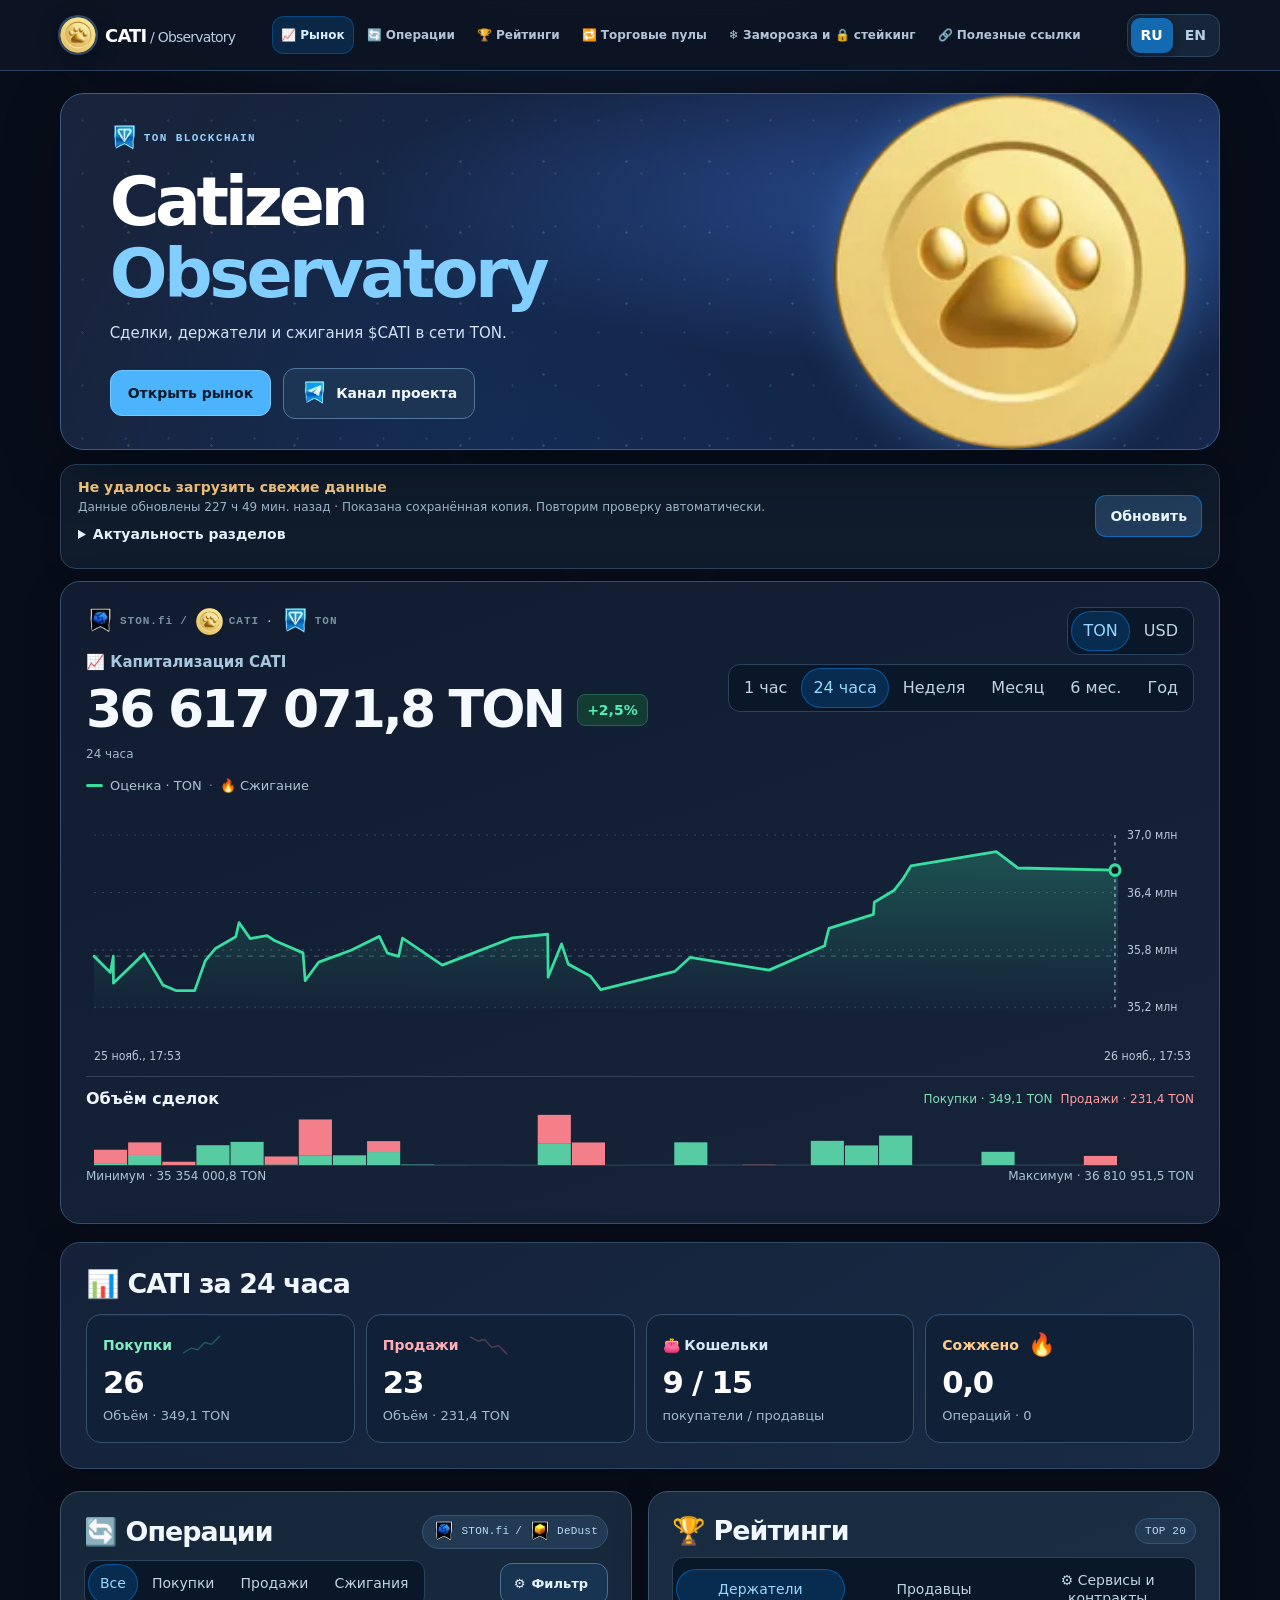
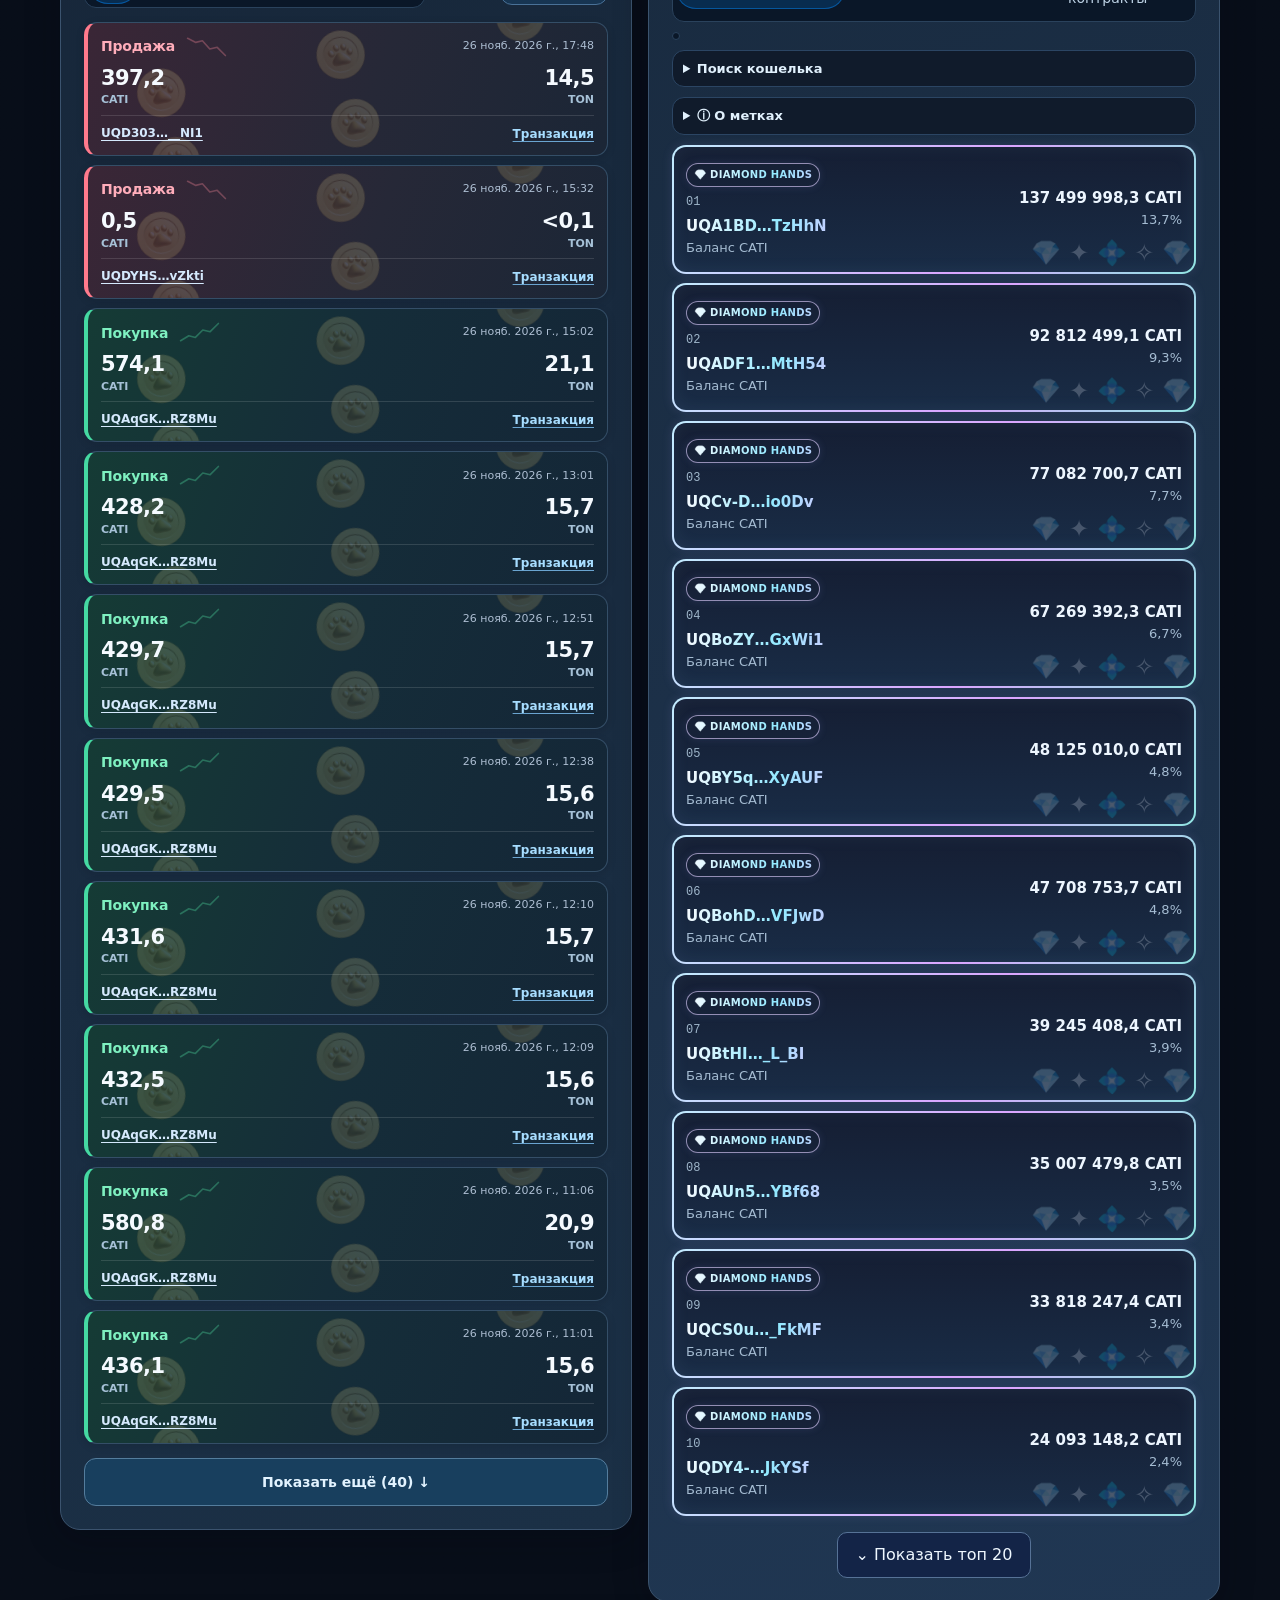
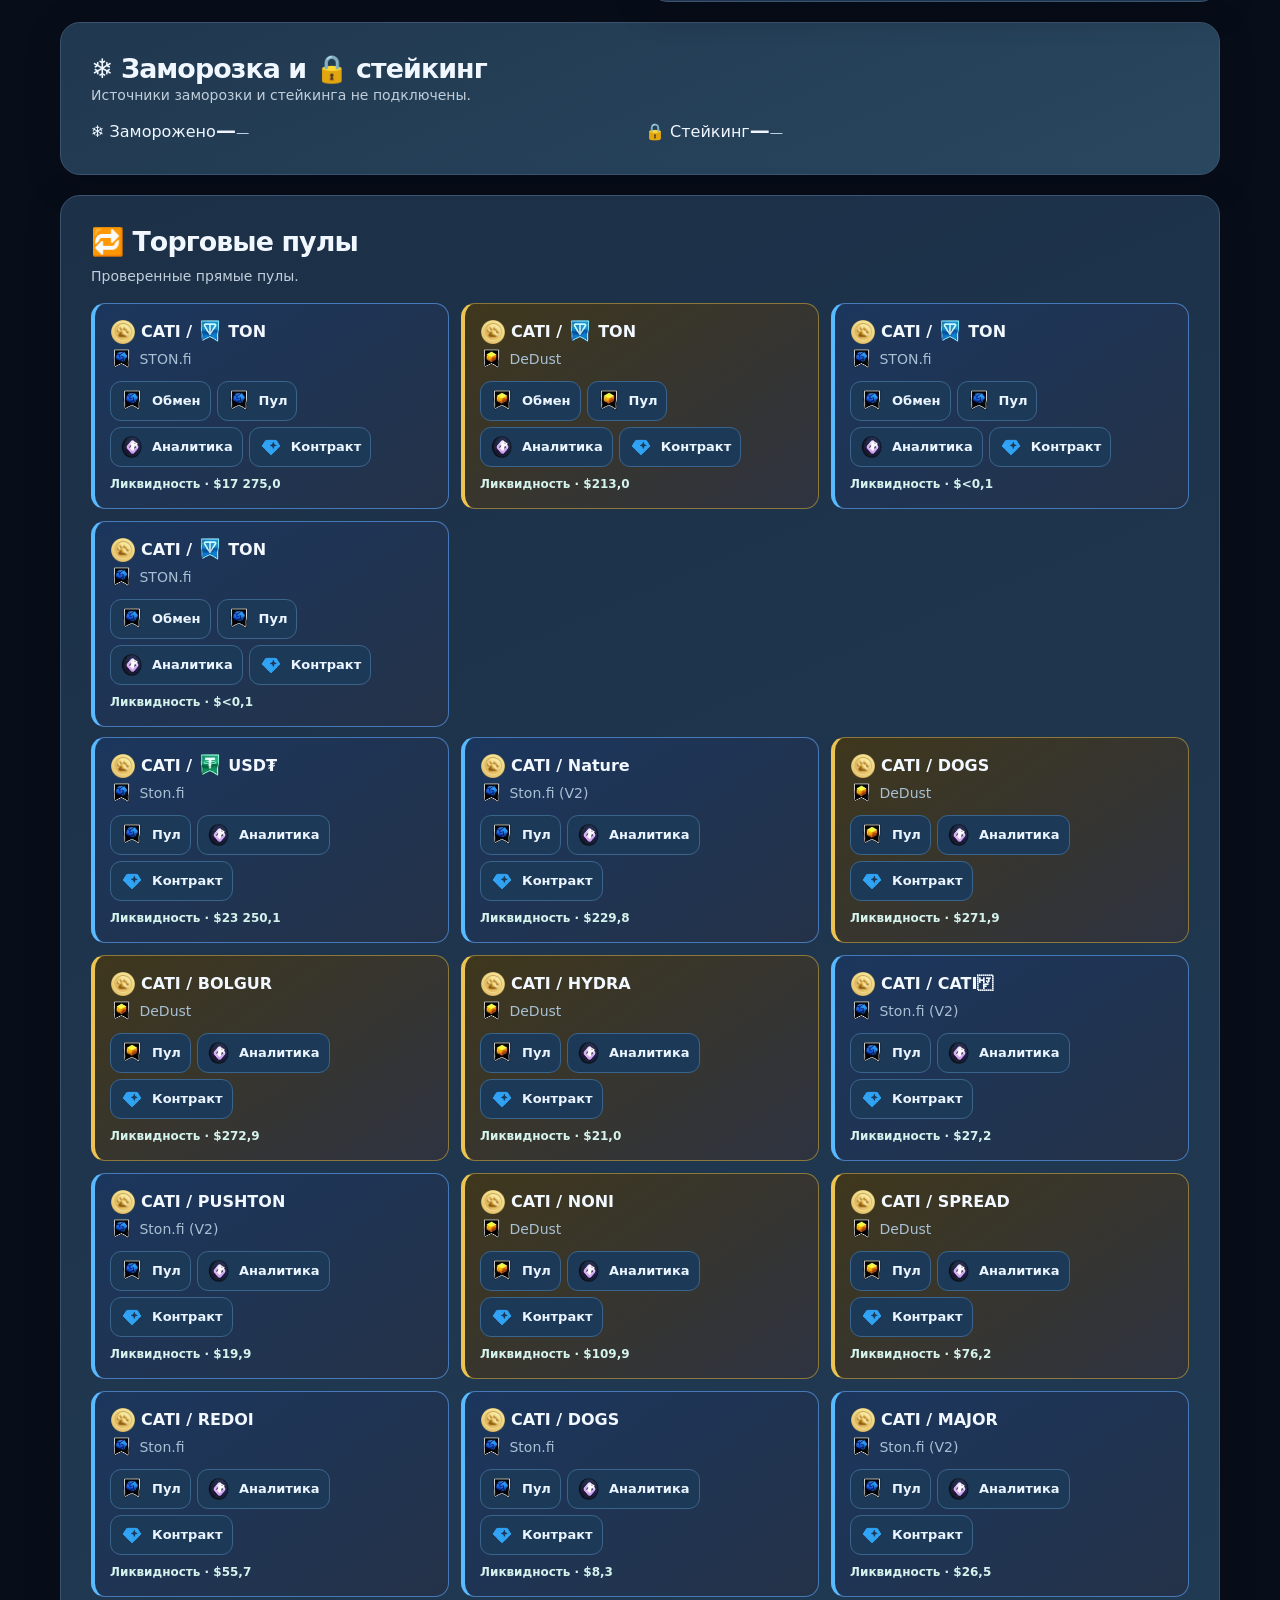
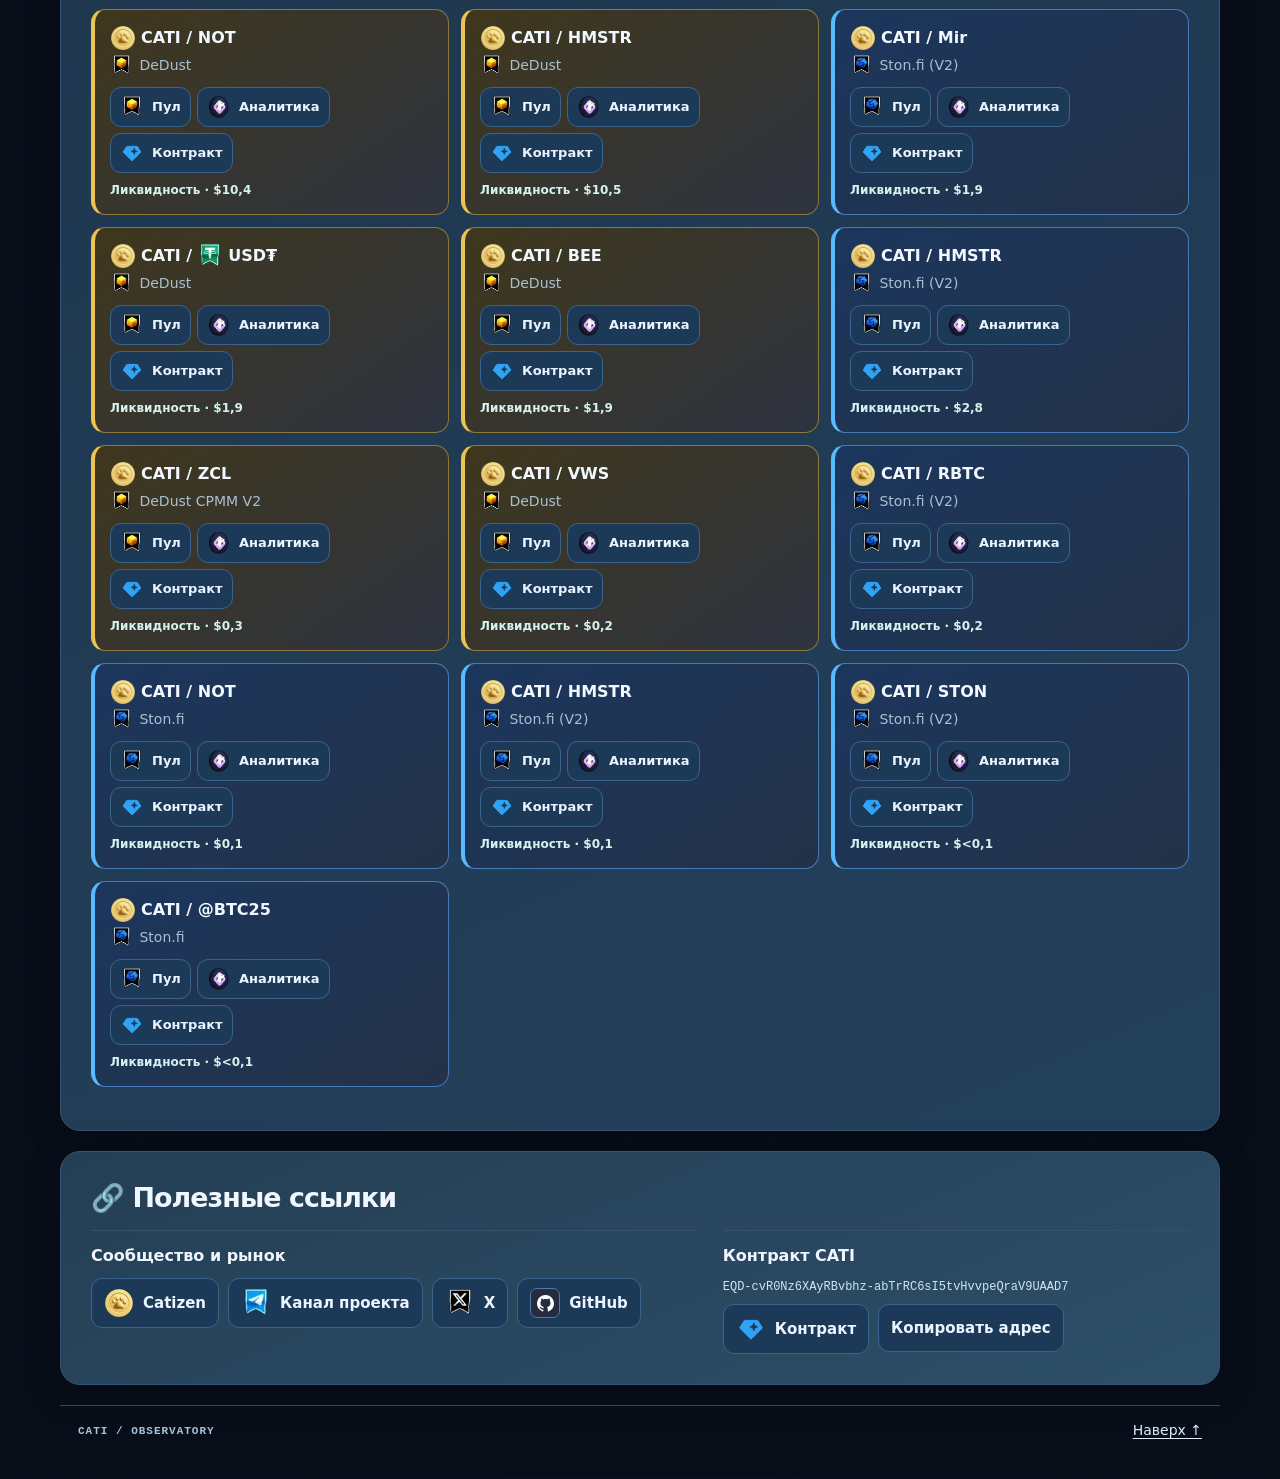
==== index.html @ 8b25c914 "Build Catizen CATI observatory" ====
<!doctype html>
<html lang="ru"><head>
<meta charset="utf-8"><meta name="viewport" content="width=device-width,initial-scale=1">
<meta name="theme-color" content="#070d21"><meta name="description" content="CATI Observatory — сделки STON.fi и DeDust, держатели и подтверждённые сжигания CATI в сети TON.">
<title>Catizen Observatory</title><style>:root{color-scheme:light;--ink:#101721;--muted:#536372;--paper:#f8fafc;--line:#cbd5df;--blue:#30a1f5;--link:#075d9b;--night:#090b0e;--graphite:#10151c;--green:#1e6b51;--red:#df0000;--orange:#975019;font:16px/1.5 system-ui,-apple-system,BlinkMacSystemFont,"Segoe UI",sans-serif;color:var(--ink);background:var(--night)}
*{box-sizing:border-box}
[hidden]{display:none!important}
html{scroll-behavior:smooth;scroll-padding-top:82px}
body{margin:0;background:var(--night)}
.wrap{width:min(1220px,calc(100% - 64px));margin-inline:auto}
h1,h2,h3,p{margin:0}
a{color:var(--link);text-underline-offset:3px}
a:hover{text-decoration:underline}
button{font:inherit;color:inherit;cursor:pointer}
a:focus-visible,button:focus-visible,summary:focus-visible,#plot svg:focus-visible{outline:3px solid #5692db;outline-offset:2px}
header{position:sticky;top:0;z-index:5;background:#090b0ef5;border-bottom:1px solid #283541;color:#f5f8fc}
.nav,.brand,nav,.langs,.tabs,.smallTabs,.introLinks,.eyebrow,.sectionHeading,.chartCaption,footer,.graphTop{display:flex;align-items:center}
.nav{min-height:65px;gap:20px;justify-content:space-between}
.brand{gap:9px;color:#fff;text-decoration:none}
.brand svg{width:36px;height:36px}
.brand strong{font-size:19px;letter-spacing:-.055em}
.brand span{font-weight:500;color:#c3cbd5}
.brand:hover{text-decoration:none}
nav{gap:5px}
nav a,.langs button{font-size:14px;font-weight:650}
nav a{color:#b4c0ce;padding:9px 11px;text-decoration:none;border-radius:8px}
nav a.on,nav a:hover{color:white;background:#203347;text-decoration:none}
.langs,.tabs,.smallTabs{background:#e5edf4;border-radius:10px;padding:3px;gap:2px;width:fit-content;max-width:100%;flex-wrap:wrap}
.langs button,.tabs button,.smallTabs button{border:none;padding:7px 10px;background:transparent;color:#364c61;border-radius:7px;line-height:1.35}
.langs .on,.tabs .on,.smallTabs .on{background:#114c79;color:white}
.hero{margin:20px 0 16px;position:relative;isolation:isolate;overflow:hidden;display:flex;align-items:center;min-height:192px;border-radius:20px;border:1px solid #293746;background:radial-gradient(ellipse at 88% 70%,#153650 0%,transparent 53%),#0b0d10;color:#fff}
.herotext{position:relative;z-index:1;padding:27px clamp(20px,3vw,44px);max-width:66%}
.eyebrow,.tag,footer>span{font-family:ui-monospace,Consolas,monospace;font-size:11px;font-weight:650;letter-spacing:.09em}
.eyebrow{gap:8px}
.eyebrow i{width:7px;height:7px;background:#468ec6;border-radius:50%}
.hero .eyebrow{color:#b9c9d9}
.hero .eyebrow i{background:var(--blue)}
h1{font-size:clamp(38px,4.6vw,68px);letter-spacing:-.07em;line-height:1.05;margin:7px 0 8px}
h1 em{font-family:Georgia,"Times New Roman",serif;font-weight:normal;letter-spacing:-.055em;color:#a1d6ff}
.hero p{color:#c9d5e1;font-size:15px}
.heroArt{position:absolute;inset:0 0 0 auto;width:41%;display:grid;align-items:center;pointer-events:none}
.heroArt svg{width:100%;height:100%;max-height:250px}
.introLinks{margin-top:17px;gap:10px}
.introLinks a,.more{border:1px solid #9daebf;border-radius:8px;padding:7px 12px;text-decoration:none;font-weight:650;font-size:14px}
.introLinks a{color:#f0f6ff;border-color:#536779}
.introLinks a:first-child{color:#081624;background:var(--blue);border-color:var(--blue)}
.introLinks a:hover,.more:hover{box-shadow:inset 0 0 0 1px currentColor}
.panel{background:var(--paper);border:1px solid var(--line);border-radius:17px;padding:clamp(16px,2vw,25px);min-width:0}
.graphTop,.sectionHeading,footer{justify-content:space-between;gap:12px}
.graphTop{align-items:flex-start}
.graph .eyebrow{color:#b6c8d9}
.graph .eyebrow span{color:#7891a7}
.graph h2{font-weight:550;color:var(--muted);font-size:16px;margin-top:12px}
.price{font-size:clamp(27px,3.2vw,44px);line-height:1.12;letter-spacing:-.05em;font-variant-numeric:tabular-nums;font-weight:730}
.chartCaption{font-size:13px;color:var(--muted);gap:7px;margin-top:13px}
.lineKey{width:17px;height:3px;border-radius:3px;background:var(--blue)}
.sep{color:#6f8196}
#plot{margin:6px 0;min-height:183px}
#plot svg{width:100%;height:183px;display:block;touch-action:pan-y}
#plot text{font:11px system-ui,sans-serif;fill:#b6c6d6}
.marker{cursor:pointer}
.marker:focus{outline:2px solid var(--orange)}
#readout{font-size:14px;font-variant-numeric:tabular-nums;min-height:24px;color:var(--ink)}
.note,.description,.resources p{font-size:14px;color:var(--muted);overflow-wrap:anywhere}
.note{font-size:12px}
.description{margin:8px 0}
.summary{margin:18px 0 22px}
.summary h2,.panel h2:not(.graph h2){font-size:clamp(20px,2.1vw,27px);letter-spacing:-.045em;line-height:1.2}
.summary .sectionHeading{margin-bottom:9px}
.tag{color:#3e5061;background:#e2ebf4;border-radius:20px;padding:4px 9px;white-space:nowrap;font-weight:500;letter-spacing:.02em}
#stats{display:grid;grid-template-columns:repeat(4,minmax(0,1fr));gap:10px}
.stat{background:var(--paper);border:1px solid var(--line);border-radius:13px;padding:13px 15px;min-width:0}
.stat b,.stat small,.stat span{display:block}
.stat b{font-size:clamp(20px,2.1vw,31px);line-height:1.3;font-variant-numeric:tabular-nums;overflow-wrap:anywhere;letter-spacing:-.04em}
.stat small{font-size:13px;color:var(--muted)}
.stat span{font-size:14px;font-weight:670}
.buy{color:var(--green)}
.sell{color:var(--red)}
.burn{color:var(--orange)}
.columns{display:grid;grid-template-columns:1fr 1fr;gap:16px;align-items:start}
.columns .tabs{margin:10px 0}
.columns .tabs button,.smallTabs button{font-size:14px}
.smallTabs:not(:empty){margin-bottom:8px}
#feedNote,#rankNote{margin-bottom:8px}
.row{display:grid;grid-template-columns:minmax(0,1fr) auto;gap:10px;border-top:1px solid #dce3eb;padding:10px 0;align-items:center}
.row>div{min-width:0}
.row>div:last-child{text-align:right}
.row b,.row small{display:block;font-variant-numeric:tabular-nums}
.row small{color:var(--muted);font-size:13px}
.row a{overflow-wrap:anywhere}
.row b{font-size:15px;line-height:1.45}
.row .badge{display:inline-block;padding:1px 6px;font-size:12px;border-radius:5px;margin-right:6px}
.badge.buy{background:#e0f3e8}
.badge.sell{background:var(--red);color:white}
.badge.burn{background:#ffead4}
.position{color:var(--muted);font:12px ui-monospace,monospace;margin-right:8px}
.empty{padding:16px 0;color:var(--muted)}
.more{background:#eaf1f7;color:#144b72}
.more[hidden]{display:none}
#more{margin-top:8px;width:100%}
.resources{margin:20px 0}
.resourcesGrid{display:grid;grid-template-columns:1.15fr 1.2fr 1fr;gap:24px;margin-top:16px}
.resources h3{font-size:16px;margin-bottom:6px}
.resourceList{display:flex;gap:8px 13px;flex-wrap:wrap}
.resourceList,.contract{margin-top:8px;font-size:14px}
.contract{display:block;overflow-wrap:anywhere;font-family:ui-monospace,monospace;margin-bottom:10px}
.resourcesGrid article{min-width:0}
summary{cursor:pointer;font-weight:600}
footer{padding:16px 0 25px}
footer a{font-size:14px}
@media(max-width:800px){.wrap{width:calc(100% - 28px)}
.nav{display:grid;grid-template-columns:1fr auto;gap:0;padding-top:6px}
.langs{grid-column:2;grid-row:1}
.brand{grid-column:1;grid-row:1}
nav{grid-column:1/-1;justify-content:space-between;gap:0}
nav a{padding:7px 5px;font-size:13px}
html{scroll-padding-top:98px}
.columns{grid-template-columns:1fr}
.heroArt{width:35%;opacity:.82}
.herotext{max-width:73%;padding:19px}
.hero{min-height:180px}
.graphTop{flex-wrap:wrap}
.resourcesGrid{grid-template-columns:1fr 1fr}

#stats{grid-template-columns:repeat(2,minmax(0,1fr))}}
@media(max-width:500px){.wrap{width:calc(100% - 20px)}
.hero{margin-top:10px}
.herotext{max-width:100%;padding:16px}
.heroArt{width:35%;inset:auto 0 0 auto;height:78px}
.hero p{max-width:96%;font-size:14px}
.introLinks{max-width:76%;gap:6px;flex-wrap:wrap}
.introLinks a{font-size:13px;padding:6px 8px}
.graphTop{gap:10px}
.tabs button{padding:6px 8px}
.stat{padding:10px}
.stat small{font-size:12px}
.row{gap:3px}
.row b{font-size:14px}
.row small{font-size:12px}
.resourcesGrid{grid-template-columns:1fr;gap:15px}
.resourcesGrid article+article{border-top:1px solid var(--line);padding-top:12px}}
@media(prefers-reduced-motion:reduce){html{scroll-behavior:auto}}

.walletLegend{font-size:13px;color:var(--muted);margin:4px 0}
.walletIdentity{display:inline-flex;align-items:baseline;flex-wrap:wrap;gap:2px 6px;max-width:100%;vertical-align:baseline}
.row .walletAddress{font-weight:700;text-decoration:underline;text-decoration-thickness:1px;text-underline-offset:3px}
.row .walletAddress.buy,.walletRole.buy{color:#126042}
.row .walletAddress.sell,.walletRole.sell{color:#df0000}
.row .walletAddress.burn,.walletRole.burn{color:#874305}
.row .walletAddress.neutral{color:#51615c}
.walletRole{font-size:11px;font-weight:600}
:is(.row,.walletResult) .domainBadge{font:600 11px/1.4 system-ui,sans-serif;letter-spacing:0;padding:2px 6px;border-radius:5px;overflow-wrap:anywhere;max-width:100%;display:inline-block}
.domainBadge.digits{color:#482e00;background:linear-gradient(110deg,#ffcc00 12%,#ffe173 34%,#fff9c0 46%,#ffd700 57%,#efb000 84%);background-size:220% 100%;border:1px solid #a37b00;animation:projectGold 4s ease-in-out infinite alternate}
details.domainDetails{display:inline-block;border:0;padding:0;font-size:12px;font-weight:500;width:100%}
details.domainDetails summary{color:var(--muted);font-size:11px}
#rank .position{vertical-align:top}
.onlyBadges{display:flex;align-items:center;gap:7px;font-size:13px;font-weight:600;margin:4px 0 7px;cursor:pointer}
.onlyBadges input{width:16px;height:16px;accent-color:var(--link)}


@keyframes projectGold{from{background-position:0% 50%}
to{background-position:100% 50%}}
@media(prefers-reduced-motion:reduce){.domainBadge.digits{animation:none}}
footer>span{color:#f5f8ff}
footer a{color:#dcebf8}
.price{overflow-wrap:break-word}

/* Make the chart and header dark; financial rows retain their semantic colours. */
.langs,.graph .tabs{background:#202a35}
.langs button,.graph .tabs button{color:#c3cfdb}
.langs .on,.graph .tabs .on{background:var(--blue);color:#071421}
.graph{--ink:#f5f8fc;--muted:#b2c0cd;color:var(--ink);background:var(--graphite);border-color:#283747}
.graph #readout a{color:#86caff}
.graph #plot svg{height:205px}
.brand:hover,.introLinks a:hover{color:#fff}
.introLinks a:first-child:hover{color:#081624}

.wrap{width:min(1180px,calc(100% - 88px))}
.hero{background:linear-gradient(165deg,#080a0d 22%,#10151c 100%)}
.graph,.summary{background:linear-gradient(180deg,#10151c,#152332);border:1px solid #374b5b}
.summary{background:linear-gradient(180deg,#152332,#172b3c);padding:clamp(16px,2vw,25px);border-radius:17px;color:#f4f8ff}
.summary .sectionHeading{margin-bottom:14px}
.stat{background:linear-gradient(145deg,#131d28,#1e3041);border:1px solid #3d5363}
.stat small{color:#b9c8d5}
.stat span.buy,.stat span.sell,.stat span.burn{display:inline-block;border-radius:5px;background:linear-gradient(120deg,#d8e5eb,#c1d4df);padding:1px 6px}
.columns .panel,.resources{--ink:#f3f7fc;--muted:#c1cedb;--link:#a6daff;--line:#435a6a;color:var(--ink);border-color:#3b5264}
.columns .panel{background:linear-gradient(180deg,#172b3c,#1a3b51)}
.columns .tabs,.columns .smallTabs{background:#0e1c29}
.columns .tabs button,.columns .smallTabs button{color:#cbd9e7}
.columns .tabs .on,.columns .smallTabs .on{background:#265a7d;color:#fff}
.row{border-color:#435666}
.position{color:#c1cedb}
.tag{background:#233f54;color:#d1e6f6}
.row .walletIdentity{background:linear-gradient(125deg,#d8e5eb,#c1d4df);border-radius:7px;padding:3px 6px}
.domainDetails summary{color:#354d62!important}
.domainDetails span{color:#223847}
#more,.resourceList>a,.resourceList>button{color:#f3f8ff;background:#15496b;border:1px solid #6289a3}
.resources{background:linear-gradient(180deg,#1a3b51,#20475e);padding:clamp(18px,2.5vw,30px)}
.resourcesGrid{grid-template-columns:1.3fr 1fr;gap:clamp(14px,2vw,26px)}
.resourcesGrid article{border-top:1px solid #7190a3;padding-top:13px}
.resources h3{margin-bottom:10px}
.resourceList{display:grid;grid-template-columns:1fr;gap:7px}
.resourceList>a,.resourceList>button{display:flex;align-items:center;justify-content:space-between;gap:6px;min-height:42px;padding:8px 12px;border-radius:7px;text-align:left;font:650 14px/1.35 system-ui,sans-serif;text-decoration:none;cursor:pointer}
.resourceList>a:hover,.resourceList>button:hover,#more:hover{background:#1b5c82;border-color:#aedfff}
.resources .contract{color:#d1e4f2;margin:6px 0;word-break:break-all}
footer{background:#090c10;border-top:1px solid #405362;padding:14px 18px;margin-bottom:14px;border-radius:8px}
@media(min-width:1000px){.resourcesGrid article:first-child .resourceList{grid-template-columns:repeat(2,minmax(0,1fr))}}
@media(max-width:800px){.wrap{width:calc(100% - 34px)}.resourcesGrid{grid-template-columns:1fr 1fr}}
@media(max-width:500px){.wrap{width:calc(100% - 22px)}.resourcesGrid{grid-template-columns:1fr}.resourcesGrid article+article{border-color:#7190a3}}

/* Draw external-link arrows without relying on a font glyph. */
.resourceList>a::after,.introLinks a[href^="https:"]::after,.row a:not(.walletAddress)::after{content:"";display:inline-block;width:8px;height:8px;flex-shrink:0;margin-left:6px;border-top:1.5px solid currentColor;border-right:1.5px solid currentColor;background:linear-gradient(135deg,transparent 43%,currentColor 46%,currentColor 54%,transparent 57%);vertical-align:1px}

.syncBar{display:flex;align-items:center;justify-content:space-between;gap:14px;margin:0 0 12px;padding:12px 18px;background:#101b27;border:1px solid #374b5b;border-radius:12px;color:#e5f1fb}
.syncBar>div{min-width:0}.syncBar p{font-size:14px;font-weight:650}.syncBar small{display:block;color:#b9c8d5;font-size:12px;overflow-wrap:anywhere}.syncBar .syncWarning{color:#ffcf80}
#refreshData{flex-shrink:0;min-height:42px;padding:8px 14px;border:1px solid #6289a3;border-radius:7px;background:#15496b;color:#f3f8ff;font-weight:650;font-size:14px}#refreshData:hover{background:#1b5c82}#refreshData:disabled{opacity:.65;cursor:wait}
@media(max-width:400px){.syncBar{align-items:flex-start;flex-wrap:wrap;padding:12px 14px}.syncBar>div{flex:1 1 175px}}

/* Market cap: native-currency valuation, with an explicit estimation note. */
.graph .price{font-size:clamp(32px,4.2vw,52px);letter-spacing:-.055em;line-height:1.15}
.graph h2{font-size:15px;margin-top:12px;margin-bottom:7px}
.capHeadline{display:flex;align-items:center;gap:14px;flex-wrap:wrap}
.capChange{font:700 14px/1.3 system-ui,sans-serif;padding:6px 9px;border-radius:8px;font-variant-numeric:tabular-nums;white-space:nowrap}
.capChange:empty{display:none}.capPositive{color:#54edb6;background:#133c32;border:1px solid #24634e}.capNegative{color:#ff2020;background:#321419;border:1px solid #7a242a}
#capPeriod{margin-top:5px;color:#a4b9cb}.graph #plot{min-height:250px;margin:18px 0 8px}.graph #plot svg{height:250px}
.graph #plot text{font:11px system-ui,sans-serif;fill:#b8c9d6}
.capRange{display:flex;justify-content:space-between;gap:8px;flex-wrap:wrap;color:#adc3d3;font-size:12px;font-variant-numeric:tabular-nums;margin:0 0 13px}
.graph #readout{background:#0b1723;border:1px solid #2b4354;padding:10px 12px;border-radius:9px;min-height:43px;font-size:13px;margin-bottom:9px}
.capMethod{font-size:11px;line-height:1.5;color:#9db3c4;border-top:1px solid #2b4354;padding-top:10px;margin-top:10px;max-width:850px}
.graph .chartCaption .lineKey{background:var(--chart-colour,#38dda0)}
@media(max-width:500px){.graph .price{font-size:34px}.capHeadline{gap:8px}.graph .graphTop{gap:15px}.graph .tabs{width:100%;justify-content:space-between}.graph .tabs button{padding:8px 6px;font-size:12px}.graph #plot svg{height:240px}.graph #plot{min-height:240px}.graph #readout{font-size:12px}.capMethod{font-size:11px}}
@media(max-width:360px){.graph .tabs{display:grid;grid-template-columns:repeat(3,minmax(0,1fr));gap:3px}.graph .tabs button{width:100%}}

:root{--blue:#75ccff;--project-art:url("[data-uri]");--night:#070d21}
body{background:radial-gradient(ellipse at 78% 0%,#24347b 0%,#111c49 28%,transparent 55%),#070d21}
header{background:#0a1129f5;border-color:#324576}
.brandMark{width:36px;height:36px;border-radius:50%;background:var(--project-art) center/cover}
.hero{min-height:268px;border-color:#435b9c;background:radial-gradient(ellipse at 78% 50%,#2b4696 0%,#182860 34%,transparent 68%),linear-gradient(112deg,#0d1639,#111c49)}
.hero::before{content:"";position:absolute;inset:0;background-image:radial-gradient(circle,#7eaeff 1px,transparent 1.5px),radial-gradient(circle,#eff7ff 1px,transparent 1.5px);background-size:43px 53px,83px 71px;background-position:0 0,26px 32px;opacity:.24;pointer-events:none}
.heroArt{width:40%;height:100%;background:var(--project-art) center / auto 88% no-repeat;filter:drop-shadow(0 0 20px #60b5ff60);border-radius:50%}
.hero h1 em{color:#89ceff}
.graph{background:linear-gradient(180deg,#101936,#151f43);border-color:#394b80}
.summary{background:linear-gradient(180deg,#182649,#202d55);border-color:#435480}
.columns .panel{background:linear-gradient(180deg,#192847,#1e3659)}
.resources{background:linear-gradient(180deg,#192b4b,#1b345a)}
.graphControls{display:grid;gap:10px;justify-items:end;min-width:0}
.row.trade-buy{border-left:3px solid #4cce9f;padding-left:8px;background:#14564832}
.row.trade-sell{border-left:3px solid #fb6b76;padding-left:8px;background:#7c223532}
.row.trade-burn{border-left:3px solid #e7ae57;padding-left:8px}
@media(max-width:800px){.graphControls{justify-items:start}}
@media(max-width:590px){
 .hero{min-height:210px}.heroArt{width:32%;height:auto;inset:12px 12px auto auto;aspect-ratio:1;opacity:1;background-size:contain}
 .herotext{max-width:76%}.hero h1{font-size:clamp(32px,7.5vw,47px)}.hero h1 em{display:block}
 .hero p{max-width:100%}.introLinks{max-width:100%}.graphControls{width:100%}.graph #currency{display:flex;width:auto}
}

#activity,#wallets,#pools{background:#141b27;border-color:#303a4a}
#activity .row,#wallets .row{background:transparent;border-color:#303a4a;border-left:0;padding-left:0}
#activity .row .walletIdentity,#wallets .row .walletIdentity{background:none;padding:0;column-gap:6px;row-gap:4px}
.columns .walletIdentity .walletAddress{background:none;padding:0}
.columns .row .walletAddress{color:#d6e2f0}
.columns .walletRole.buy,.columns .badge.buy{color:#85e6bc;background:none}
.columns .walletRole.sell,.columns .badge.sell{color:#ff9a9f;background:none}
.columns .walletRole.burn,.columns .badge.burn{color:#f1bd7d;background:none}
.columns .domainDetails summary,.columns .domainDetails span{color:#becbd9!important}
.columns :is(.row,.walletResult) .projectBadges{display:flex;flex-wrap:wrap;gap:5px;width:100%;align-items:center}
.columns :is(.row,.walletResult) .projectBadge{--badge-edge:#53627b;display:inline-flex;align-items:center;gap:4px;padding:2px 6px;border:1px solid var(--badge-edge);border-radius:6px;background:#202939;text-decoration:none;color:#eaf1fb;font:650 11px/1.35 system-ui,sans-serif;min-height:26px;max-width:100%}
.columns :is(.row,.walletResult) .projectBadge:hover{text-decoration:underline}
.columns :is(.row,.walletResult) .projectBadge::after{display:none}
.projectBadge img{display:block;width:18px;height:18px;object-fit:contain;border-radius:3px}
.columns :is(.row,.walletResult) .projectBadge.staking{padding-inline:4px;--badge-edge:#6c93cb}
.columns :is(.row,.walletResult) .projectBadge.vnuk{--badge-edge:#8f606f;color:#ffc8d4}
.columns :is(.row,.walletResult) .projectBadge.author{border-color:transparent;background:linear-gradient(#202939,#202939) padding-box,linear-gradient(105deg,#508eff,#dce5ee,#508eff) border-box;background-size:100% 100%,200% 100%;animation:projectBadgeGlow 5s ease-in-out infinite alternate}
.columns :is(.row,.walletResult) .projectBadge.joystick{--badge-edge:#9164ac}
.columns :is(.row,.walletResult) .projectBadge.phoenix{--badge-edge:#a86a36}
.projectBadge.joystick span,.projectBadge.phoenix span{background:linear-gradient(90deg,var(--badge-color),#ffe182,var(--badge-color));background-size:210% 100%;background-clip:text;color:transparent;animation:projectBadgeGlow 5s ease-in-out infinite alternate}
.projectBadge.joystick{--badge-color:#e3a6ff}
.projectBadge.phoenix{--badge-color:#ff9862}
@keyframes projectBadgeGlow{to{background-position:100% 0}}
@media(prefers-reduced-motion:reduce){.columns :is(.row,.walletResult) .projectBadge.author,.projectBadge.joystick span,.projectBadge.phoenix span{animation:none}}
#pools [lang="en"],html[lang="en"] #pools [lang="ru"]{display:none}
html[lang="en"] #pools [lang="en"]{display:inline}
#pools .poolIntro{margin:8px 0 16px}
#pools .poolGrid{display:grid;grid-template-columns:repeat(3,minmax(0,1fr));gap:10px}
#pools .poolCard{min-width:0;background:#1c2636;border:1px solid #39475b;border-radius:10px;padding:12px}
#pools .poolCard h3{margin:0 0 3px}
#pools .poolCard p{margin:0}
#pools .poolActions{display:flex;flex-wrap:wrap;gap:6px;margin-top:10px}
#pools .poolActions a{display:inline-flex;align-items:center;min-height:38px;padding:5px 9px;color:#edf5ff;background:#22344c;border:1px solid #586d88;border-radius:7px;font-size:13px;font-weight:650;text-decoration:none}
#pools .poolActions a:hover{background:#304963;text-decoration:underline}
#pools .poolRoute,#pools .poolTiny{margin-top:16px;padding-top:13px;border-top:1px solid #39475b}
#pools #discoveredPools{margin-top:10px}
#pools .poolCard .poolLiquidity{margin-top:8px;font-size:12px;overflow-wrap:anywhere}
#pools .poolCard h3{overflow-wrap:anywhere}
#pools .poolRoute h3{margin:0 0 4px}
#pools .poolRoute .poolCard{margin-top:9px;max-width:440px}
#pools .poolTiny .poolGrid{margin-top:10px}
#pools .poolSources{margin-top:13px;font-size:12px}
@media(max-width:800px){#pools .poolGrid{grid-template-columns:repeat(2,minmax(0,1fr))}}
@media(max-width:500px){#pools .poolGrid{grid-template-columns:minmax(0,1fr)}}

.columns :is(.row,.walletResult) .projectBadge.og{border-color:#a887c2;background:#222033}
.columns :is(.row,.walletResult) .projectBadge.fragmentNumber{--badge-edge:#cc7cdb;background:#78348b;color:#fff;font-weight:800;white-space:nowrap}
.projectBadge.og span{background:linear-gradient(90deg,#cbff69,#f3a5ff,#cbff69);background-size:210% 100%;background-clip:text;color:transparent;animation:projectBadgeGlow 4s ease-in-out infinite alternate;font-weight:800}
.columns :is(.row,.walletResult) .projectBadge.burner{border-color:#966237;padding-inline:4px}
.columns :is(.row,.walletResult) .projectBadge.blueNft{border-color:#3881a9;padding-inline:4px}
.operationRow .opMobile,.operationRow .opToggle{display:none}
#feed .operationRow .opDesktop a{display:inline-block}
@media(prefers-reduced-motion:reduce){.projectBadge.og span{animation:none}}
@media(max-width:640px){
 #feed .operationRow{grid-template-columns:minmax(0,1fr) minmax(0,auto) 28px;align-items:start;column-gap:4px;padding:8px 0}
 #feed .operationRow .opDesktop{display:none}
 #feed .operationRow>div:nth-child(2){align-self:start}
 #feed .operationRow .opMobile:not([hidden]){display:block;grid-column:1/-1;text-align:left;padding:2px 0 4px}
 #feed .operationRow .opToggle{display:grid;place-items:center;width:28px;min-height:32px;padding:0;background:none;border:0;color:#b8d3ec;cursor:pointer}
 .opToggle span{width:7px;height:7px;border-right:2px solid;border-bottom:2px solid;transform:rotate(45deg)}
 .opToggle[aria-expanded="true"] span{transform:rotate(225deg)}
}

body{background:linear-gradient(#070b16bb,#070b16cf),url("[data-uri]") center top/cover fixed,#070b16}
.supplyGrid{display:grid;grid-template-columns:repeat(2,minmax(0,1fr));gap:10px;margin-top:12px}
.supplyGrid a{display:grid;gap:4px;padding:12px;border:1px solid #39475b;border-radius:10px;background:#1c2636;text-decoration:none;min-width:0}
.supplyGrid a:hover{border-color:#7db5e6}
.supplyGrid strong{font-size:clamp(1rem,3vw,1.35rem);color:#eef5ff;overflow-wrap:anywhere}
.supplyGrid small{color:#afbfce}
@media(max-width:440px){.supplyGrid{grid-template-columns:1fr}body{background-attachment:scroll;background-size:auto,auto 1100px}}

.volumeBlock{margin-top:12px;border-top:1px solid #344353;padding-top:10px}
.volumeHeading,.volumeKeys,.tradeSize,.walletSearchForm{display:flex;align-items:center;gap:8px;flex-wrap:wrap}
.volumeHeading{justify-content:space-between}
.volumeKeys,.tradeSize{font-size:12px}
.volumeKeys span:first-child,.rankMove.gained{color:#80e0b6}
.volumeKeys span:last-child,.rankMove.lost{color:#ff9da4}
#tradeVolume svg{display:block;width:100%;height:56px}
.tradeSize{margin:8px 0;color:#bdcbd8}
.tradeSize label{display:inline-flex;align-items:center;gap:6px}
.tradeSize input[type=number],.walletSearchForm input{min-width:0;border:1px solid #53637a;border-radius:7px;background:#161f2b;color:#eaf1fb;padding:6px 8px;font:inherit}
.tradeSize input[type=number]{width:6em}
#rank .position,.walletResult .position{display:inline-flex;align-items:baseline;gap:4px}
.rankMove{font-size:10px;white-space:nowrap}
.walletSearch,.badgeLegend{margin:10px 0;border:1px solid #39475b;border-radius:8px;padding:8px 10px}
.walletSearch summary,.badgeLegend summary{cursor:pointer;color:#d6e2f0;font-size:13px;font-weight:650}
.walletSearchForm{margin-top:9px}
.walletSearchForm input{flex:1 1 145px}
.walletSearchForm button{padding:6px 9px;border:1px solid #52637b;border-radius:7px;background:#243249;color:#eaf1fb;cursor:pointer}
.walletResult{margin-top:9px;overflow-wrap:anywhere}
.walletResult h3,.walletResult h4,.walletResult p{margin:6px 0}
.walletResult ul,.badgeLegend dl{padding-left:0;margin:8px 0 0;font-size:12px}
.walletResult li{margin-left:15px;padding-top:3px}
.badgeLegend dl{display:grid;grid-template-columns:auto 1fr;gap:5px 8px}
.badgeLegend dd{margin:0;color:#bdcbd8}
.columns .projectBadge.arni,.columns .projectBadge.napiwas{border-color:#927fa2}
.columns .projectBadge.arni span,.columns .projectBadge.napiwas .badgeLabel{
 background:linear-gradient(90deg,#70e1dd,#c4b4ff,#ffab94,#ffe39a,#70e1dd);
 background-size:225% 100%;background-clip:text;color:transparent;
 animation:projectBadgeGlow 4.3s ease-in-out infinite alternate
}
.projectBadge .beerIcon{position:relative;display:inline-block;flex:0 0 18px;width:18px;height:18px}
.beerIcon::before,.beerIcon::after{content:"";position:absolute}
.beerIcon::before{left:2px;top:2px;width:10px;height:15px;border:1px solid #ffde99;border-radius:3px 3px 4px 4px;background:linear-gradient(#fff4dc 0 28%,#ffce56 29%,#e4932c 83%,#b36121)}
.beerIcon::after{left:12px;top:6px;width:5px;height:8px;border:2px solid #ffde99;border-left:0;border-radius:0 4px 4px 0}
@media(prefers-reduced-motion:reduce){.columns .projectBadge.arni span,.columns .projectBadge.napiwas .badgeLabel{animation:none}}

.projectBadges .domainDetails{width:auto;max-width:100%;overflow-wrap:anywhere}

/* CATI / Telegram-inspired Observatory — design layer v1.
   No remote fonts, frameworks, images or runtime dependencies.
   Loaded AFTER the existing stylesheet. Keeps data/JS functionality intact. */
:root{
  color-scheme:dark;
  --tg-bg:#090e18;--tg-surface:#121b2a;--tg-surface2:#192639;
  --tg-elevated:#20344b;--tg-line:#2a405a;--tg-blue:#55b9ff;
  --tg-blue-strong:#258fea;--tg-text:#f0f6ff;--tg-muted:#a6bdd2;
  --tg-green:#51dcaa;--tg-red:#ff8696;--tg-gold:#f3c66f;
  --night:var(--tg-bg);--paper:var(--tg-surface);--ink:var(--tg-text);
  --muted:var(--tg-muted);--line:var(--tg-line);--blue:var(--tg-blue);
  --link:#91d8ff;--green:var(--tg-green);--red:var(--tg-red);
  font-family:system-ui,-apple-system,BlinkMacSystemFont,"Segoe UI",sans-serif;
  font-optical-sizing:auto;
}
html{scroll-padding-top:100px}
body{
  color:var(--tg-text);
  background:radial-gradient(ellipse 80% 420px at 50% -150px,#1b315e 0%,transparent 72%),
    linear-gradient(#080e19e8,#080e19f1),url("[data-uri]") center top/cover fixed,#090e18;
}
.wrap{width:min(1160px,calc(100% - 40px))}
a{color:var(--link)}
button,input{font-family:inherit}
a,button,summary{-webkit-tap-highlight-color:transparent}
button:not(:disabled),a,summary{transition:background-color .18s ease,border-color .18s ease,color .18s ease,transform .18s ease}
button:active:not(:disabled),.introLinks a:active,.resourceList>a:active,#pools .poolActions a:active{transform:scale(.98)}
a:focus-visible,button:focus-visible,summary:focus-visible,input:focus-visible{outline:2px solid var(--tg-blue);outline-offset:3px}
header{background:#0d1524f0;border-bottom:1px solid #2c4463;backdrop-filter:blur(22px);-webkit-backdrop-filter:blur(22px)}
.nav{min-height:70px;gap:18px}
.brandMark{box-shadow:0 0 0 2px #314968,0 5px 20px #050a14a8}
.brand strong{font-size:18px;letter-spacing:-.045em}
.brand span{color:#b6cce0;font-size:14px}
nav{gap:5px}
nav a{padding:10px 13px;color:#b1c4d7;border-radius:12px;font-weight:600}
nav a.on,nav a:hover{background:#1e3958;color:#f4faff}
.langs{background:#17253a;padding:3px;border:1px solid #2d4560;border-radius:12px}
.langs button{border-radius:9px;min-width:39px;min-height:35px;color:#b6cde2}
.langs button.on{background:#288fd9;color:#fff;box-shadow:0 2px 10px #0613268c}
main.wrap{padding-bottom:10px}
.hero{margin:22px 0 14px;min-height:275px;border:1px solid #3b5c8d;border-radius:24px;
  background:radial-gradient(ellipse at 81% 30%,#294c91 0%,transparent 48%),
  radial-gradient(circle at 40% 110%,#132c55,transparent 60%),
  linear-gradient(125deg,#111d35,#15274b);
  box-shadow:0 18px 54px #02071164;isolation:isolate}
.hero::before{opacity:.14}
.hero::after{content:"";position:absolute;inset:0;pointer-events:none;
  background:linear-gradient(115deg,#ffffff08,transparent 50%);border-radius:inherit}
.herotext{padding:clamp(23px,3.5vw,45px);max-width:68%}
.hero .eyebrow{color:#98d1fc;letter-spacing:.13em}
.hero .eyebrow i{box-shadow:0 0 0 5px #269de421}
.hero h1{margin:13px 0 12px;font-size:clamp(39px,5.5vw,68px);line-height:1.03;letter-spacing:-.065em}
.hero h1 em{font-style:normal;font-weight:550;font-family:inherit;letter-spacing:-.05em;color:#81ceff}
.hero p{color:#d2e1f3;font-size:15px;max-width:510px;line-height:1.65}
.heroArt{background-size:auto 83%;filter:drop-shadow(0 6px 28px #67acff40)}
.introLinks{gap:10px;margin-top:21px}
.introLinks a{display:inline-flex;align-items:center;justify-content:center;
  min-height:42px;padding:9px 17px;border-radius:12px;font-size:14px;
  background:#1d3554;border:1px solid #52759b;color:#f5faff}
.introLinks a:first-child{background:#4bb4fc;color:#081a2c;border-color:#77caff}
.introLinks a:hover{background:#2c5277;text-decoration:none;transform:translateY(-2px)}
.introLinks a:first-child:hover{background:#83d0ff;color:#071b2c}
.syncBar{background:#101c2c;border-color:#2b435f;border-radius:16px;
  padding:12px 17px;box-shadow:0 6px 20px #050b152b}
.syncBar p{color:#e3f5ff}
.syncBar small{color:#9eb8ce}
#refreshData{border-radius:11px;background:#213d5b;border-color:#476d92;color:#eaf7ff}
#refreshData:hover{background:#2f5a81}
.panel,.graph,.summary,.columns .panel,.resources,#pools,#activity,#wallets{
  border:1px solid var(--tg-line);border-radius:20px;
  background:linear-gradient(155deg,#151f30 0%,#111927 100%);
  box-shadow:0 8px 34px #03091145;color:var(--tg-text)}
.graph{background:linear-gradient(160deg,#172640 0%,#101a2d 76%);border-color:#315172}
.graph .eyebrow{color:#86caff}
.graph h2{color:#a8c6e0;margin-top:15px}
.graph .price{color:#f4faff;letter-spacing:-.055em}
.graph .chartCaption{color:#abc1d7}
.graph #readout{border-color:#314964;background:#0e192a}
.graph .capMethod{border-color:#2b4056;color:#98aec2}
.graph #plot{border-radius:15px;overflow:hidden}
.graphControls{gap:9px}
.graph .tabs,.columns .tabs,.columns .smallTabs{background:#0a1728;border:1px solid #2a425c;border-radius:12px;padding:3px}
.graph .tabs button,.columns .tabs button,.columns .smallTabs button{border-radius:9px;min-height:34px;padding:7px 12px;color:#bed3e6}
.graph .tabs .on,.columns .tabs .on,.columns .smallTabs .on{background:#26659c;color:#fff;box-shadow:0 2px 8px #050d1780}
.summary{margin-top:18px;background:linear-gradient(150deg,#182b44,#142037);border-color:#2a496b}
.summary h2,.panel h2:not(.graph h2){color:#f1f7ff;font-weight:730;letter-spacing:-.035em}
#stats{gap:11px}
.stat{padding:16px;border-radius:15px;background:#102036;border:1px solid #34506f;box-shadow:inset 0 1px #ffffff0a}
.stat b{color:#fff;font-size:clamp(21px,2.4vw,32px);line-height:1.22;margin:5px 0}
.stat small{color:#a4bbd0}
.stat span{font-weight:680}
.stat span.buy,.stat span.sell,.stat span.burn{background:none;padding:0}
.columns{gap:16px}
.columns .panel{min-width:0}
.sectionHeading{flex-wrap:wrap}
.tag{background:#233a55;color:#badcf5;border:1px solid #355676}
.row{border-top-color:#263950;padding:12px 3px}
.row:hover{background:#ffffff07}
.row.trade-buy,.row.trade-sell,.row.trade-burn{border-left:3px solid transparent;border-radius:8px;padding-left:10px}
#activity .row.trade-buy{border-left:3px solid #52d5a2;background:#16362c42}
#activity .row.trade-sell{border-left:3px solid #ff8191;background:#40232a50}
#activity .row.trade-burn{border-left:3px solid #f5c16b;background:#3a2c1b48}
.row b{color:#edf6ff}
.row small{color:#a5bcd2}
.columns .row .walletAddress{color:#d5e9fd}
.columns .walletRole.buy,.columns .badge.buy{color:#75e7b2}
.columns .walletRole.sell,.columns .badge.sell{color:#ff9bac}
.columns .walletRole.burn,.columns .badge.burn{color:#f5c377}
.position{color:#9fb6ca}
.columns :is(.row,.walletResult) .projectBadge{border-radius:8px;background-color:#1d2b3e;min-height:28px}
.columns :is(.row,.walletResult) .projectBadge.fragmentNumber{background:#813c99;color:#fff;border-color:#dd8bfa}
.domainBadge.digits{border-radius:7px}
#more,.resourceList>a,.resourceList>button,#pools .poolActions a{
  background:#1c3958;border:1px solid #3a648b;border-radius:11px;color:#eaf5ff}
#more{min-height:43px}
#more:hover,.resourceList>a:hover,.resourceList>button:hover,#pools .poolActions a:hover{background:#2b5277}
.supplyGrid a,#pools .poolCard{background:#17263a;border:1px solid #2b4665;border-radius:14px;padding:15px}
.supplyGrid a:hover,#pools .poolCard:hover{border-color:#4785b3}
.supplyGrid small{color:#b5c9da}
#pools .poolCard h3{color:#f2f8ff}
#pools .poolCard p{color:#a9c0d3}
#pools .poolGrid{gap:12px}
#pools .poolActions a{min-height:40px}
.walletSearch,.badgeLegend{background:#101b2b;border-color:#2b4563;border-radius:12px}
.walletSearch summary,.badgeLegend summary{color:#e1f1fd}
.tradeSize input[type=number],.walletSearchForm input{background:#091729;border-color:#385575;color:#f5faff;border-radius:10px;min-height:38px}
.walletSearchForm button{background:#285982;border-color:#478bb5;border-radius:10px;min-height:40px}
.resources{background:linear-gradient(155deg,#152840,#152036)}
.resourcesGrid article{border-color:#36516d}
.resourceList>a,.resourceList>button{min-height:45px;padding:10px 13px}
footer{background:transparent;border-top:1px solid #314862;border-radius:0;color:#bed4e7;margin-top:20px}
footer>span{color:#a8c2d8}
@media(min-width:900px){
 .columns .panel{padding:23px}
 .hero{min-height:305px}
 .heroArt{background-size:auto 88%}
}
@media(max-width:800px){
 html{scroll-padding-top:114px}
 .wrap{width:calc(100% - 28px)}
 .nav{gap:5px;padding-top:5px}
 .brand strong{font-size:16px}
 nav{overflow-x:auto;scrollbar-width:none;justify-content:space-between}
 nav::-webkit-scrollbar{display:none}
 nav a{min-height:42px;display:inline-flex;align-items:center;white-space:nowrap;padding:9px 10px}
 .hero{margin-top:14px;min-height:230px}
 .herotext{max-width:75%;padding:24px}
 .resourcesGrid{grid-template-columns:1fr 1fr}
}
@media(max-width:590px){
 .wrap{width:calc(100% - 22px)}
 .hero{border-radius:20px;min-height:250px}
 .hero h1{font-size:clamp(34px,8vw,46px)}
 .herotext{max-width:100%;padding:20px 18px 78px}
 .hero p{max-width:100%;padding-right:0}
 .heroArt{width:100px;height:100px;top:auto;bottom:-7px;right:7px;inset:auto 7px -7px auto;opacity:.83;background-size:contain}
 .hero .introLinks{max-width:calc(100% - 90px)}
 .introLinks a{min-height:40px;padding:8px 11px}
 .graph,.summary,.columns .panel,.resources{padding:16px}
 .graphTop{gap:13px}
 .graphControls{width:100%;justify-items:stretch}
 .graph .tabs{width:100%;justify-content:space-between}
 .graph .tabs button{flex:1 1 auto;padding:8px 6px;font-size:12px}
 .graph .price{font-size:clamp(29px,8.7vw,39px)}
 .graph #plot,.graph #plot svg{min-height:210px;height:210px}
 #stats{grid-template-columns:repeat(2,minmax(0,1fr));gap:9px}
 .stat{padding:12px}
 .stat b{font-size:clamp(19px,5.4vw,26px)}
 .columns{gap:14px}
 #pools .poolGrid{grid-template-columns:1fr}
 .resourcesGrid{grid-template-columns:1fr}
 .row{min-width:0}
 .row>div{overflow-wrap:anywhere}
 .syncBar{flex-wrap:wrap}
 body{background-attachment:scroll}
}
@media(max-width:360px){
 .brand strong{font-size:14px}
 .brandMark{width:30px;height:30px}
 .nav{column-gap:3px}
 nav a{font-size:12px;padding:9px 7px}
 .hero .introLinks{max-width:100%}
 .heroArt{opacity:.4}
 .graph .tabs button{font-size:11px}
}
@media(hover:hover){
 .stat:hover,#pools .poolCard:hover{transform:translateY(-2px)}
}
@media(prefers-reduced-motion:reduce){
 *,*::before,*::after{scroll-behavior:auto!important;animation-duration:.01ms!important;transition-duration:.01ms!important}
}

/* FIGMA TELETON IOS UI KIT — SOURCE-ALIGNED
   Reference: fIjhy6ddPFSXmia3DCvQa2
   Dark selected tab: 6028:2120, row: 6023:2116, dark label: 6781:30558.
   Accent #008BFF; 52px regular list-row minimum; rounded selected tab.
   Native system font replaces Figma's licensed iostgico/SF Pro assets. */
:root{--tg-accent:#008bff;--tg-blue:#008bff;--tg-blue-strong:#008bff;--tg-selected:#146ab1}
nav a.on,nav a[aria-current="location"]{
 color:#d8efff;background:#008bff28;box-shadow:inset 0 0 0 1px #008bff55}
.langs button.on{background:var(--tg-selected);color:#fff}
.graph .tabs .on,.columns .tabs .on,.columns .smallTabs .on{
 border-radius:100px;background:#008bff2e;color:#97d7ff;
 box-shadow:inset 0 0 0 1px #008bff70}
.graph .tabs button,.columns .tabs button,.columns .smallTabs button{
 min-height:40px;line-height:1.25}
#activity .row,#wallets .row{min-height:52px}
#activity .row .walletAddress,#wallets .row .walletAddress{line-height:1.45}
#activity .row .badge,#wallets .row .badge{line-height:1.4}
#refreshData,.walletSearchForm button{border-color:#008bff91}
#refreshData:focus-visible,.walletSearchForm button:focus-visible{outline-color:#94d9ff}
@media(max-width:800px){
 nav a{min-height:44px}
}

/* Four compact, fully visible tabs on narrow Telegram WebViews. */
@media(max-width:590px){
 #nav{display:grid;grid-template-columns:repeat(4,minmax(0,1fr));gap:3px;overflow:visible;width:100%}
 #nav a{display:flex;align-items:center;justify-content:center;min-width:0;
  font-size:12px;white-space:nowrap;line-height:1.2;padding:9px 2px;text-align:center}
 #nav a[href="#links"]{font-size:0}
 #nav a[href="#links"]::after{content:"Ссылки";font-size:12px}
 html[lang="en"] #nav a[href="#links"]::after{content:"Links"}
}

/* UNIVERSAL OBSERVATORY UI V1 — reusable across token projects.
   Layout, labels, accessible filter, gem/paper honors and animated burn cards.
   No remote art/fonts: all decoration stays inside standalone HTML/CSS. */
.feedFilterBar{display:flex;align-items:center;justify-content:space-between;flex-wrap:wrap;gap:9px;margin:11px 0}
.feedFilterBar #filters{margin:0}
#badgeFilterToggle{display:inline-flex;align-items:center;justify-content:center;gap:6px;min-height:42px;
 padding:8px 13px;border:1px solid #497197;border-radius:12px;background:#173552;color:#e6f3ff;font-weight:750;font-size:13px}
#badgeFilterToggle[aria-expanded="true"]{background:#184a73;border-color:#82c9ff}
#badgeFilterCount{color:#9fd6fa;font-size:12px}
.filterPanel{background:#0f2033;border:1px solid #355573;padding:14px;border-radius:14px;margin:0 0 14px}
.filterPanel .onlyBadges{margin:0 0 10px;min-height:34px}
.filterPanel .tradeSize{margin:0 0 13px;gap:10px}
.filterPanel .tradeSize label{min-height:32px}
.filterBadgesHeading{display:flex;align-items:center;justify-content:space-between;gap:9px;
 border-top:1px solid #2b4961;padding-top:13px;margin-top:4px}
.filterBadgesHeading strong{font-size:13px;color:#cfe5f8}
#clearBadgeFilters{border:0;background:none;color:#88cfff;text-decoration:underline;font-size:12px;padding:6px}
.badgeFilterSearch{display:block;width:100%;min-width:0;min-height:42px;margin:9px 0 12px;
 padding:9px 12px;border:1px solid #3c5d7e;border-radius:10px;background:#0b182a;
 color:#ecf7ff;font-size:14px}
.badgeFilterSearch::placeholder{color:#9fb1c7}
.badgeFilterList{display:grid;grid-template-columns:repeat(2,minmax(0,1fr));gap:8px}
.badgeFilterItem{display:flex;align-items:center;gap:8px;min-height:39px;padding:7px 9px;
 border:1px solid #354d66;border-radius:10px;background:#172b40;
 color:#e5f2fd;font-size:12px;overflow-wrap:anywhere;cursor:pointer}
.badgeFilterItem:has(input:checked){border-color:#008bff;background:#153e60}
.badgeFilterItem input{accent-color:#008bff;flex:0 0 17px;width:17px;height:17px}
.filterHint{margin:12px 0 0;font-size:12px;color:#93aec5;line-height:1.5}
#feed{display:grid;gap:13px;margin-top:14px}
/* A transaction is a standalone, readable card rather than a compressed table row. */
#feed .operationRow{display:flex;flex-direction:column;align-items:stretch;gap:11px;position:relative;
 padding:16px 17px!important;margin:0;min-width:0;overflow:hidden;border:1px solid #344e67;
 border-left:4px solid #486787!important;border-radius:16px;background:#172b3d!important;
 box-shadow:0 5px 15px #030c172d;isolation:isolate}
#feed .operationRow.trade-buy{border-left-color:#45d9a2!important;background:linear-gradient(110deg,#153b35,#152d39 50%,#142637)!important}
#feed .operationRow.trade-sell{border-left-color:#ff7a8c!important;background:linear-gradient(110deg,#3a2636,#262837 55%,#1b2636)!important}
#feed .operationRow>div{position:relative;z-index:1;min-width:0}
#feed .operationRow .opHeader{display:flex;align-items:center;justify-content:space-between;gap:9px}
#feed .operationRow .opKind{font-weight:780;letter-spacing:-.015em;font-size:15px;line-height:1.3}
#feed .operationRow .opKind.buy{color:#7ef0c0}
#feed .operationRow .opKind.sell{color:#ffadba}
#feed .operationRow .opKind.burn{color:#ffe1a0}
#feed .operationRow .opDate{font-size:11px;color:#adc4da;white-space:nowrap;overflow:hidden;text-overflow:ellipsis;margin-left:auto}
#feed .operationRow .opToggle{display:grid!important;place-items:center;flex:0 0 35px;width:35px;min-height:35px;
 color:#d3e6f6;background:#1c3852;border:1px solid #436380;border-radius:10px;padding:0}
#feed .operationRow .opToggle span{display:block;width:auto;height:auto;border:0;
 transform:none;color:inherit;font:750 23px/1 system-ui,sans-serif}
#feed .operationRow .opToggle[aria-expanded="true"] span{transform:rotate(180deg)}
#feed .operationRow .opAmounts{display:grid;grid-template-columns:minmax(0,1.45fr) minmax(0,1fr);
 gap:12px;align-items:start;width:100%}
#feed .operationRow .opAmounts>div{min-width:0;display:flex;flex-direction:column;gap:2px}
#feed .operationRow .opAmountValue{display:block;overflow-wrap:anywhere;
 color:#f5faff;font-size:clamp(18px,2.2vw,24px);font-weight:795;letter-spacing:-.028em;
 line-height:1.22;font-variant-numeric:tabular-nums}
#feed .operationRow .opAmountUnit{color:#a6c1d7;font-size:12px;font-weight:650;line-height:1.4}
#feed .operationRow .opGram{text-align:right;align-items:flex-end}
#feed .operationRow .opWallet{padding-top:10px;border-top:1px solid #ffffff20;font-size:14px}
#feed .operationRow .walletIdentity{display:flex;align-items:center;gap:6px 8px;flex-wrap:wrap;width:100%;max-width:100%}
#feed .operationRow .walletAddress{font-weight:720;text-decoration-thickness:1px;text-underline-offset:3px;
 max-width:100%;overflow-wrap:anywhere}
#feed .operationRow .domainBadge.digits{vertical-align:middle;flex:0 0 auto}
#feed .operationRow .projectBadges{display:flex;flex-wrap:wrap;width:100%;gap:6px;margin-top:5px}
#feed .operationRow .opMobile{display:none;gap:10px;justify-content:space-between;
 padding-top:10px;border-top:1px solid #ffffff20;font-size:12px;color:#afc2d5}
#feed .operationRow .opMobile:not([hidden]){display:flex!important;grid-column:auto;text-align:left}
#feed .operationRow .opMobile a{color:#8cd5ff;font-weight:700}
#feed .operationRow .opDesktop{display:none!important}
#feed .operationRow .projectBadge{min-height:28px}
#feed .operationRow .domainDetails{max-width:100%;width:auto}
/* Burn decorations cover the whole card; text remains fully legible above them. */
#feed .operationRow.trade-burn{
 border:2px solid #d47b45!important;border-left:4px solid #ffba45!important;
 background:linear-gradient(120deg,#4a1a1a,#733319,#4d1c28,#783b18,#401d22)!important;
 background-size:300% 300%!important;
 animation:observatoryFireGlow 7s ease-in-out infinite alternate;
 box-shadow:0 0 17px #fa5c242b,inset 0 0 20px #ffae2520}
#feed .operationRow.trade-burn::before{content:"🔥  🔥     🔥  🔥";position:absolute;inset:auto 0 -12px;
 text-align:center;font-size:36px;letter-spacing:8px;opacity:.19;pointer-events:none;
 filter:blur(1px);animation:observatoryFlames 4.4s ease-in-out infinite alternate;z-index:0}
#feed .operationRow.trade-burn .opAmountValue{color:#fff5e8}
@keyframes observatoryFireGlow{
 0%{background-position:0% 55%;border-color:#b95f34;box-shadow:0 0 14px #eb702c32}
 50%{background-position:70% 12%;border-color:#ffb75a;box-shadow:0 0 24px #fa9a2342}
 100%{background-position:100% 75%;border-color:#db6938;box-shadow:0 0 16px #f4654444}
}
@keyframes observatoryFlames{from{transform:translateY(5px) scale(1);opacity:.10}to{transform:translateY(-15px) scale(1.07);opacity:.28}}
/* Honors apply only to the current top 10 in the appropriate rankings. */
#rank .rankingRow{position:relative;isolation:isolate;overflow:hidden;border-radius:14px;
 border:1px solid #355269;padding:14px 12px;margin-bottom:9px;gap:12px;
 background:#152438;min-width:0}
#rank .rankingRow>div{z-index:1;position:relative;min-width:0}
#rank .rankingRow .walletIdentity{max-width:100%;width:100%}
#rank .rankingRow .projectBadges{width:100%;margin-top:4px}
#rank .rankingRow .rankHonor{display:table;width:max-content;max-width:100%;border-radius:100px;
 font:760 11px/1.4 system-ui,sans-serif;padding:4px 11px;margin:0 0 8px;
 letter-spacing:.03em;text-transform:uppercase}
#rank .rankingRow.diamondHands{border:2px solid transparent;
 background:linear-gradient(#151e33,#192c46) padding-box,
 linear-gradient(115deg,#c2ecff,#dba5ff,#74ffd7,#ffe3a0,#9fb8ff,#e3a8ff,#c2ecff) border-box;
 background-size:100% 100%,350% 350%;animation:diamondSweep 8s linear infinite;
 box-shadow:inset 0 0 18px #99cfff13,0 0 11px #acaaff20}
#rank .diamondHands::before{content:"💎 ✦ 💠 ✧ 💎";position:absolute;inset:auto 2px 1px auto;
 opacity:.22;font-size:24px;pointer-events:none;z-index:0;
 animation:diamondSpark 5s ease-in-out infinite alternate}
#rank .diamondHonor{color:#f8efff;background:linear-gradient(105deg,#634c92,#3b647d,#74613d);
 border:1px solid #d9caff88;text-shadow:0 0 9px #bbaaffaa}
@keyframes diamondSweep{from{background-position:0 0,0% 50%}to{background-position:0 0,100% 50%}}
@keyframes diamondSpark{from{opacity:.1;transform:translateY(3px)}to{opacity:.30;transform:translateY(-3px)}}
#rank .rankingRow.paperHands{border:2px solid transparent;
 background:linear-gradient(#232431,#1a2637) padding-box,
 linear-gradient(115deg,#f7eee8,#a9b6c8,#e5b3ab,#eee3d8,#a9b6c8) border-box;
 background-size:100% 100%,280% 280%;animation:paperBorder 9s linear infinite}
#rank .paperHands::before{content:"🧻   🧻   🧻   🧻\A 🧻   🧻   🧻   🧻\A 🧻   🧻   🧻   🧻";
 white-space:pre;position:absolute;inset:-12px;z-index:0;font-size:28px;line-height:1.9;
 opacity:.13;pointer-events:none;transform:rotate(-8deg) scale(1.07);animation:paperDrift 8s ease-in-out infinite alternate}
#rank .paperHonor{color:#ecdddd;background:#53424b;border:1px solid #ccbbc7aa}
@keyframes paperBorder{from{background-position:0 0,0% 30%}to{background-position:0 0,100% 60%}}
@keyframes paperDrift{from{transform:rotate(-8deg) translateY(-6px) scale(1.07)}to{transform:rotate(-6deg) translateY(7px) scale(1.07)}}
.serviceEmoji{display:inline-block;margin-right:2px;font-size:15px;line-height:1}
/* Hero places the token emblem beside the identity rather than over the CTA. */
.hero{min-height:295px;display:flex;align-items:center;border-radius:24px}
.heroArt{width:33%;height:100%;right:16px;inset:0 16px 0 auto;background-size:contain;
 background-position:center;filter:drop-shadow(0 6px 20px #62b0ff50)}
.hero .herotext{max-width:65%;padding:30px clamp(23px,3.8vw,49px)}
.hero h1{line-height:1.06;margin-bottom:11px}
.hero p{max-width:38rem}
.hero .introLinks{display:flex;gap:12px;flex-wrap:wrap;align-items:center;margin-top:22px}
.hero .introLinks a{min-height:46px;padding:11px 17px}
@media(max-width:800px){
 .hero{min-height:255px}
 .hero .herotext{max-width:68%;padding:23px}
 .heroArt{width:30%;right:10px}
}
@media(max-width:640px){
 .feedFilterBar{display:flex;flex-direction:column;align-items:stretch;gap:8px}
 .feedFilterBar #filters{width:100%;display:flex;justify-content:space-between;gap:2px}
 .feedFilterBar #filters button{flex:1 1 auto;min-width:0;font-size:12px;padding:8px 4px}
 .feedFilterBar #badgeFilterToggle{align-self:flex-end}
 #feed .operationRow{padding:14px 13px!important}
 #feed .operationRow .opAmounts{grid-template-columns:minmax(0,1.4fr) minmax(0,1fr);gap:8px}
 #feed .operationRow .opAmountValue{font-size:clamp(17px,4.6vw,21px)}
 #feed .operationRow .opDate{font-size:10px}
 #rank .rankingRow{padding:11px 10px}
 .hero{min-height:285px;display:block}
 .hero .herotext{max-width:100%;padding:22px 18px}
 .hero h1{font-size:clamp(30px,7.6vw,42px);max-width:calc(100% - 115px);min-height:78px}
 .hero p{max-width:100%;font-size:14px}
 .heroArt{width:112px;height:112px;inset:15px 12px auto auto;opacity:.95;background-size:contain}
 .hero .introLinks{width:100%;display:grid;grid-template-columns:1fr 1fr;gap:9px;margin-top:19px}
 .hero .introLinks a{min-width:0;min-height:44px;padding:9px 7px;justify-content:center;font-size:12px}
}
@media(max-width:390px){
 .badgeFilterList{grid-template-columns:minmax(0,1fr)}
 .hero h1{max-width:calc(100% - 99px);font-size:31px}
 .heroArt{width:97px;height:97px}
 .hero{min-height:270px}
 #rank .rankingRow{grid-template-columns:minmax(0,1fr) auto}
 #rank .rankingRow b{overflow-wrap:anywhere;font-size:12px}
 #feed .operationRow .opAmountValue{font-size:17px}
 #feed .operationRow .opAmountUnit{font-size:11px}
}
@media(prefers-reduced-motion:reduce){
 #feed .operationRow.trade-burn,#feed .operationRow.trade-burn::before,
 #rank .rankingRow.diamondHands,#rank .diamondHands::before,
 #rank .rankingRow.paperHands,#rank .paperHands::before{animation:none!important}
}

/* OBSERVATORY OPERATION CARDS V1.1 — no per-card expansion, direct explorer action. */
#feed .operationRow .opHeader{align-items:center;gap:12px}
#feed .operationRow .opDate{flex:0 1 auto;text-align:right}
#feed .operationRow .opTransaction{
 display:inline-flex;position:relative;z-index:2;align-self:flex-end;justify-content:center;align-items:center;
 gap:7px;min-height:42px;margin-top:-3px;padding:8px 12px;
 color:#a0ddff;background:#1c3a53;border:1px solid #4576a0;border-radius:10px;
 font-size:13px;font-weight:770;line-height:1.2;text-decoration:none;white-space:nowrap;
 transition:background .18s,border-color .18s;
}
#feed .operationRow .opTransaction::after{content:"↗";font-size:16px;line-height:1}
#feed .operationRow .opTransaction:hover{background:#26516f;border-color:#81caff;color:#eff9ff}
#feed .operationRow .opTransaction:focus-visible{outline:2px solid #b3e6ff;outline-offset:3px}
#activity #more{display:flex;justify-content:center;align-items:center;width:100%;
 min-height:48px;margin-top:14px;padding:11px 13px;background:#183f5e;
 border:1px solid #547d9d;border-radius:12px;color:#e2f3ff;font-size:14px;font-weight:760}
#activity #more:hover{background:#23577c;border-color:#8ccfff}
#activity #more[hidden]{display:none}
@media(max-width:590px){
 #feed .operationRow .opTransaction{min-height:44px;margin-top:-5px}
}


/* CATI OBSERVATORY v1.2 — mobile-first polish, compact trades and per-DEX identity. */
html{scroll-behavior:smooth}
#market,#activity,#wallets,#pools,#supply,#links{scroll-margin-top:150px}
#market{background:linear-gradient(162deg,#111c30,#152238 80%)!important}
.summary{background:linear-gradient(150deg,#142139,#192b45)!important;border-color:#34496b}
#activity{background:linear-gradient(157deg,#17273a,#1b3046)!important}
#wallets{background:linear-gradient(157deg,#192b40,#203753)!important}
#pools{background:linear-gradient(157deg,#1c3047,#23405a)!important}
#supply{background:linear-gradient(157deg,#20384f,#29475f)!important}
#links{background:linear-gradient(157deg,#243f55,#2d4f68)!important}
#activity,#wallets,#pools,#supply,#links{border-color:#3b536e}
#nav{display:flex;flex-wrap:wrap;gap:4px;justify-content:center;align-items:center;min-width:0}
#nav a{flex:0 0 auto;white-space:nowrap;padding:10px 9px;font-size:12px;text-align:center}
#nav a[href="#links"]{font-size:12px}
#nav a[href="#links"]::after{content:none!important}
#feed{gap:9px}
#feed .operationRow{padding:11px 13px!important;gap:7px;box-shadow:0 2px 8px #030b1724;border-radius:13px}
#feed .operationRow .opHeader{min-height:25px}
#feed .operationRow .opTitleGroup{display:flex;align-items:center;gap:10px;min-width:0}
#feed .operationRow .opKind{font-size:14px}
#feed .operationRow .opDate{font-size:11px;color:#adbed2}
#feed .operationRow .opAmounts{gap:7px}
#feed .operationRow .opAmountValue{font-size:clamp(17px,2vw,21px);line-height:1.17}
#feed .operationRow .opAmountUnit{font-size:11px}
#feed .operationRow .opFooter{display:grid;grid-template-columns:minmax(0,1fr) auto;
 gap:10px;align-items:start;padding-top:8px;border-top:1px solid #ffffff20}
#feed .operationRow .opWallet{padding:0;border:0;min-width:0;font-size:12px}
#feed .operationRow .walletIdentity{column-gap:4px;row-gap:4px}
#feed .operationRow .walletAddress{font-size:12px;line-height:1.55;overflow-wrap:anywhere}
#feed .operationRow .projectBadges{gap:4px;margin-top:4px}
#feed .operationRow .opTransaction,
#feed .operationRow .opTransaction:hover{display:inline!important;align-self:start;
 margin:1px 0 0;padding:0;min-height:0;max-width:100%;
 background:none;border:0;border-radius:0;font-weight:650;font-size:12px;
 line-height:1.6;color:#a7ddff;text-decoration:underline;text-decoration-color:#6aa4d0;
 text-underline-offset:3px;white-space:nowrap}
#feed .operationRow .opTransaction::after{content:none!important;display:none!important}
#feed .operationRow .opTransaction:focus-visible{outline:2px solid #bbe8ff;outline-offset:3px}
#feed .operationRow .trendMini{width:52px;height:28px;flex:0 0 auto;overflow:visible}
#feed .operationRow .trendLine{fill:none;stroke-width:2.7;stroke-linecap:round;
 stroke-linejoin:round;stroke-dasharray:75;stroke-dashoffset:75;
 animation:trendDraw 3.3s ease-in-out infinite}
#feed .operationRow .trend-buy{color:#56ebac}
#feed .operationRow .trend-sell{color:#ff899d}
#feed .operationRow .trendLine{stroke:currentColor}
#feed .operationRow .trendDot{fill:currentColor;animation:trendDotPulse 3.3s ease-in-out infinite}
@keyframes trendDraw{0%,8%{stroke-dashoffset:75;opacity:.3}40%,83%{stroke-dashoffset:0;opacity:1}100%{stroke-dashoffset:75;opacity:.3}}
@keyframes trendDotPulse{0%,25%{opacity:0}55%,84%{opacity:1}100%{opacity:0}}
/* Animate Diamond Hands name/domain and honor in addition to the animated border. */
#rank .diamondHands .walletAddress,
#rank .diamondHands .rankHonor,
#rank .diamondHands .domainBadge{
 color:#e7dcff;background-image:linear-gradient(105deg,#f8fbff,#92e9ff,#f3b6ff,#ffe4a6,#b4ffd9,#e2d5ff);
 background-size:340% 100%;background-position:0% 50%;
 -webkit-background-clip:text;background-clip:text;-webkit-text-fill-color:transparent;
 animation:gemLetters 6.5s linear infinite;
 text-shadow:none;
}
#rank .diamondHands .rankHonor{background-color:#31455f;border-color:#e3d3ff99;box-shadow:0 0 8px #8b9eff22}
#rank .diamondHands .domainBadge{box-shadow:inset 0 0 10px #cbb6ff44,0 0 7px #88baff22}
@keyframes gemLetters{0%{background-position:0% 50%}100%{background-position:100% 50%}}
#rank .rankingRow .serviceGear{display:inline-flex;align-items:center;justify-content:center;
 width:23px;height:23px;line-height:1;font-size:15px;color:#d1e3f6;
 background:#31455b;border:1px solid #68859d;border-radius:7px}
#rank .rankingRow.diamondHands .serviceGear{border-color:#b0bee4}
/* Brand glyphs: inline vectors / local token art; no external requests. */
.brandGlyph{display:inline-flex;justify-content:center;align-items:center;vertical-align:middle;
 width:22px;height:22px;min-width:22px;flex:0 0 22px;
 border-radius:7px;background:#264562;color:#dceeff;
 border:1px solid #527ca2;font:800 10px/1 system-ui,sans-serif;
 letter-spacing:-.04em;text-decoration:none;overflow:hidden}
.brandGlyph svg{width:17px;height:17px}
.brandGlyph.brand-telegram{background:#1985be;color:#fff;border-color:#3aa9ea}
.brandGlyph.brand-x{background:#0b0e14;color:#fff;border-color:#718398}
.brandGlyph.brand-github{background:#252c3f;color:#fff}
.brandGlyph.brand-project{background:#182e4c url("[data-uri]") center/cover no-repeat;color:transparent}
.brandGlyph.brand-ston{background:#19458a;color:#bfe7ff;border-color:#4ca6e9}
.brandGlyph.brand-dedust{background:#5b4615;color:#ffe58c;border-color:#c59b31}
.brandGlyph.brand-tonco{background:#175c47;color:#a7ffd8;border-color:#40b98f}
.brandGlyph.brand-ton,.brandGlyph.brand-gram{background:#1b5a89;color:#e6f7ff;border-color:#49a5ea}
.brandGlyph.brand-gecko{background:#306040;color:#ecffb3;border-color:#87ba65}
.brandGlyph.brand-kito{background:#3a2854;color:#eddcff;border-color:#8660c0}
.brandGlyph.brand-usdt{background:#17664e;color:#a7fbe0;border-color:#41be8d}
.brandGlyph.brand-tonraffles,.brandGlyph.brand-jvault{background:#394576;border-color:#849bd2;color:#e7e9ff}
.brandedLink{display:inline-flex!important;gap:7px;align-items:center;justify-content:center}
#pools .poolCard h3{display:flex;gap:5px;align-items:center;flex-wrap:wrap;line-height:1.4}
#pools .poolCard .brandGlyph{width:19px;height:19px;flex-basis:19px;font-size:9px}
#pools .poolCard{position:relative;overflow:hidden;border-left-width:4px;
 transition:border-color .18s,background .18s,transform .18s}
#pools .poolCard.dex-dedust{background:linear-gradient(145deg,#3f371c,#2e3341)!important;
 border-color:#8b783a;border-left-color:#edc452;color:#fff4d3}
#pools .poolCard.dex-ston{background:linear-gradient(145deg,#1b365d,#243248)!important;
 border-color:#4679b7;border-left-color:#5abaff;color:#d9f0ff}
#pools .poolCard.dex-tonco{background:linear-gradient(145deg,#1c4b3c,#253b45)!important;
 border-color:#4d987a;border-left-color:#64dcad;color:#e0fff1}
#pools .poolCard.dex-mixed{background:linear-gradient(125deg,#403a28,#233e56)!important;
 border-color:#607791;border-left-color:#a1c9b0}
#pools .poolCard:not([class*="dex-"]){border-left:4px solid #617d97}
#pools .poolLiquidity{font-weight:750;color:#d5f3ed!important}
/* Money comes from market-cap estimation and current locked/staked source totals. */
#supply .supplyGrid a{display:flex;flex-direction:column;gap:5px;background:#1b2d42;
 border-color:#4a617d;padding:14px;border-radius:13px;min-width:0}
#supply .supplyGrid strong{font-size:clamp(16px,2vw,20px);line-height:1.25;overflow-wrap:anywhere}
#supply .supplyGrid .supplyUsd{color:#98e9c5;font-size:14px;font-weight:700}
#supply .supplyGrid small:not(.supplyUsd){color:#bbd0e2}
@media(max-width:1000px){
 #nav{justify-content:space-between;grid-column:1/-1;gap:2px}
 #nav a{flex:1 1 auto;min-width:0;padding:9px 5px;font-size:12px}
}
@media(max-width:590px){
 #nav{display:grid!important;grid-template-columns:repeat(3,minmax(0,1fr))!important;
 gap:4px;width:100%;overflow:visible!important}
 #nav a{font-size:11px;min-height:36px;line-height:1.1;padding:7px 3px;white-space:normal}
 #market,#activity,#wallets,#pools,#supply,#links{scroll-margin-top:175px}
 #feed .operationRow{padding:10px 11px!important;gap:6px}
 #feed .operationRow .opFooter{gap:8px}
 #feed .operationRow .opTitleGroup{gap:7px}
 #feed .operationRow .trendMini{width:40px;height:22px}
 #feed .operationRow .opDate{font-size:10px}
 #feed .operationRow .opTransaction{font-size:11px!important}
 #feed .operationRow .opAmountValue{font-size:clamp(16px,4.25vw,20px)}
 #pools .poolCard{padding:12px}
 #supply .supplyGrid{grid-template-columns:repeat(2,minmax(0,1fr))}
 #supply .supplyGrid strong{font-size:15px}
}
@media(max-width:360px){
 #supply .supplyGrid{grid-template-columns:1fr}
 #nav a{font-size:10.5px}
 #feed .operationRow .opAmounts{grid-template-columns:minmax(0,1.35fr) minmax(0,1fr)}
 #feed .operationRow .opAmountValue{font-size:16px}
}
@media(prefers-reduced-motion:reduce){
 #feed .operationRow .trendLine,#feed .operationRow .trendDot,
 #rank .diamondHands .walletAddress,#rank .diamondHands .rankHonor,
 #rank .diamondHands .domainBadge{animation:none!important}
 #feed .operationRow .trendLine{stroke-dashoffset:0}
 #feed .operationRow .trendDot{opacity:1}
}


/* Contrast and alignment fixes from the real mobile screenshots. */
#feed .operationRow .trendBase{fill:none;stroke:currentColor;stroke-width:2;
 stroke-linecap:round;stroke-linejoin:round;opacity:.32}
#rank .rankingRow .walletIdentity.serviceWallet{display:flex;flex-wrap:wrap;
 align-items:flex-start;gap:4px 7px;min-width:0}
#rank .rankingRow .walletIdentity.serviceWallet > .walletAddress{
 flex:1 1 0;min-width:0;overflow-wrap:anywhere}
#rank .rankingRow .walletIdentity.serviceWallet > .serviceGear{
 flex:0 0 23px;margin-top:1px}
#rank .rankingRow .walletIdentity.serviceWallet > .projectBadges{
 flex:1 0 100%}
#rank .rankingRow .diamondHonor{font-size:10px!important;padding:4px 7px!important;
 white-space:nowrap;display:inline-flex;align-items:center;gap:4px}

/* Observatory icon pack — local verified vector logos (offline only). */
.brandGlyph img{display:block;width:18px;height:18px;object-fit:contain;filter:brightness(0) invert(1)}
.brandGlyph.brand-github img{width:17px;height:17px}
/* Owner-approved flags and token emblems retain full color (SVG glyphs still use existing fallback styles). */
.brandGlyph.hasApprovedArtwork,.brandMark.hasApprovedArtwork{background-image:none!important}
.brandGlyph.hasApprovedArtwork{background:transparent!important;border-color:transparent!important;box-shadow:none;padding:0;overflow:visible}
.brandGlyph .brandTile,.brandMark .brandTile{display:block;width:100%;height:100%;flex:none;background-repeat:no-repeat;pointer-events:none}
.brandGlyph .brandTile{border-radius:4px}
.brandMark.hasApprovedArtwork{display:inline-flex;overflow:hidden}
.brandMark .brandTile{border-radius:50%}
.brandGlyph.brand-kito.hasApprovedArtwork{background:#d4e2f3!important;border:1px solid #92b1d7!important;border-radius:5px}

/* Compact, full-color DEX emblems in trading-pool descriptions. */
#pools .poolCard .dexMarks{display:inline-flex;align-items:center;vertical-align:middle;gap:3px;margin-right:2px}
#pools .poolCard .dexMarks .brandGlyph{width:17px;height:17px;min-width:17px;flex:0 0 17px;border-radius:4px}

/* Wallet-service logos belong to the guide, without changing the identity badges. */
#wallets .badgeLegend dt .brandGlyph{width:17px;height:17px;min-width:17px;flex:0 0 17px;vertical-align:middle;margin-right:4px}

/* CATI 2026 UX revision — approved icons, trading semantics and mobile polish. */
.brandInline{display:inline-flex;align-items:center;gap:5px;vertical-align:middle;white-space:nowrap}
.heroChain,.marketChain{display:flex;align-items:center;flex-wrap:wrap;column-gap:7px;row-gap:7px}
.brandInline .brandGlyph{width:27px;height:27px;min-width:27px;flex:0 0 27px;border-radius:6px}
.heroChain .brandGlyph,.marketChain .brandGlyph{width:29px;height:29px;min-width:29px;flex-basis:29px}
.dexTag{display:inline-flex;align-items:center;gap:6px;flex-wrap:wrap;line-height:1.4}
.dexTag .brandGlyph{width:24px;height:24px;min-width:24px;flex-basis:24px}
.brandGlyph{width:28px;height:28px;min-width:28px;flex:0 0 28px;font-size:12px}
.brandGlyph img{width:23px;height:23px;object-fit:contain}
.brandGlyph svg{width:21px;height:21px}
.brandGlyph .brandTile{border-radius:5px}
#pools .poolCard h3 .brandGlyph{width:26px;height:26px;min-width:26px;flex:0 0 26px}
#pools .poolCard .dexMarks .brandGlyph{width:23px;height:23px;min-width:23px;flex:0 0 23px}
#pools .poolActions a{display:inline-flex;gap:8px;align-items:center;flex-wrap:nowrap}
#pools .poolActions a .brandGlyph{width:24px;height:24px;min-width:24px;flex:0 0 24px}
.introLinks a{gap:8px}
.introLinks a .brandGlyph{width:27px;height:27px;min-width:27px;flex:0 0 27px}
.hero .introLinks a[href^="https:"]::after{content:none!important;display:none!important}
#links .resourceList{display:flex!important;flex-wrap:wrap;align-content:flex-start;align-items:flex-start;gap:9px}
#links .resourceList>a,#links .resourceList>button{
  display:inline-flex;align-items:center;justify-content:flex-start;gap:9px;
  flex:0 1 auto;width:max-content;max-width:100%;min-height:48px;
  padding:9px 12px;font-size:clamp(13px,1.5vw,15px);line-height:1.25;
  overflow-wrap:anywhere;text-align:left
}
#links .resourceList>a .brandGlyph{width:30px;height:30px;min-width:30px;flex:0 0 30px}
#links .resourceList>a::after{content:none!important;display:none!important}
#links .resourcesGrid article{min-width:0}
#links #contractAddress{font-size:12px;overflow-wrap:anywhere}
#supply .supplyGrid a .brandGlyph{width:27px;height:27px;min-width:27px;flex:0 0 27px}
#stats .statHeading{
 display:flex;align-items:center;gap:9px;min-width:0;min-height:28px;
 border:0;background:none;padding:0;color:#d7e8f9;
 font-weight:750;line-height:1.3;white-space:normal
}
#stats .statHeading.buy{color:#81eac0}
#stats .statHeading.sell{color:#ffacb4}
#stats .statHeading.burn{color:#ffcb88}
#stats .statHeading .trendMini{width:41px;height:22px}
#stats .statHeading .statFire{font-size:22px;line-height:1;display:inline-block;
 transform-origin:50% 90%;animation:statFireFlicker 1.8s ease-in-out infinite alternate}
@keyframes statFireFlicker{
 0%{transform:rotate(-8deg) scale(.92);filter:brightness(.92)}
 55%{transform:rotate(5deg) scale(1.15);filter:brightness(1.15)}
 100%{transform:rotate(-2deg) scale(1.02);filter:brightness(1.3)}
}
.trendMini{width:45px;height:24px;flex:0 0 auto;overflow:visible}
.trendMini.trend-buy{color:#56ebac}
.trendMini.trend-sell{color:#ff899d}
.trendMini .trendBase,.trendMini .trendLine,.trendMini .trendArrow{
 fill:none;stroke:currentColor;stroke-linecap:round;stroke-linejoin:round
}
.trendMini .trendBase{stroke-width:1.9;opacity:.27}
.trendMini .trendLine{stroke-width:2.6;stroke-dasharray:75;stroke-dashoffset:75;
 animation:trendDraw 3.3s ease-in-out infinite}
.trendMini .trendArrow{stroke-width:2.9;opacity:0;
 animation:trendArrowReveal 3.3s ease-in-out infinite}
@keyframes trendArrowReveal{
 0%,25%{opacity:0;stroke-dasharray:20;stroke-dashoffset:20}
 43%,83%{opacity:1;stroke-dasharray:20;stroke-dashoffset:0}
 100%{opacity:0;stroke-dashoffset:20}
}
#feed .operationRow{position:relative;isolation:isolate;overflow:hidden}
#feed .operationRow .operationWatermark{
 position:absolute;inset:0;display:grid;grid-template-columns:repeat(3,1fr);
 grid-template-rows:repeat(2,1fr);align-items:center;justify-items:center;
 pointer-events:none;z-index:0;transform:rotate(-12deg) scale(1.06);opacity:.18
}
#feed .operationRow .operationWatermark .brandGlyph{
 display:block;width:46px;height:46px;min-width:46px;flex:none;
 border:0;border-radius:7px;background:none;box-shadow:none;
}
#feed .operationRow .operationWatermark .brandTile{border-radius:7px}
#feed .operationRow >:not(.operationWatermark){position:relative;z-index:1}
#feed .operationRow .trendMini{width:43px;height:23px}
#rank .rankingRow.bestSellers{
 position:relative;isolation:isolate;overflow:hidden;border:2px solid transparent;
 background:linear-gradient(#192d3a,#192d3a) padding-box,
 linear-gradient(105deg,#247986,#82d7b1,#5472c6,#247986) border-box;
 background-size:100% 100%,330% 330%;animation:bestSellerBorder 9s linear infinite
}
#rank .rankingRow.bestSellers::before{
 content:"⇄  ↗   ⇄  ↘   ↗   ⇄   ↘   ⇄   ↗   ⇄";
 position:absolute;inset:0;overflow:hidden;word-break:break-all;
 font:750 23px/1.8 system-ui,sans-serif;letter-spacing:17px;
 color:#80decd;opacity:.13;pointer-events:none;
 transform:rotate(-8deg) scale(1.12);
 animation:bestSellerFlow 8s ease-in-out infinite alternate;
 z-index:0
}
#rank .rankingRow.bestSellers > div{position:relative;z-index:1;min-width:0}
#rank .bestHonor{
 color:#dffff7;background:linear-gradient(115deg,#115467,#20634a);
 border:1px solid #82d7b1a8;font-weight:800;white-space:nowrap
}
@keyframes bestSellerBorder{from{background-position:0 0,0% 50%}to{background-position:0 0,100% 50%}}
@keyframes bestSellerFlow{from{transform:rotate(-8deg) translateX(-9px) scale(1.12)}to{transform:rotate(-8deg) translateX(11px) scale(1.12)}}
#views{display:grid;grid-template-columns:repeat(3,minmax(0,1fr));gap:5px}
#views button{min-width:0;padding:10px 5px;white-space:normal;line-height:1.3}
#wallets .badgeLegend dl{grid-template-columns:minmax(94px,auto) 1fr;gap:8px 10px}
#wallets .badgeLegend dt{display:flex;align-items:center;gap:6px;min-width:0}
#wallets .badgeLegend dt .badgePreview{
 display:inline-flex;align-items:center;justify-content:center;
 flex:0 0 auto;min-width:31px;min-height:28px;
 padding:3px 5px;margin:0;overflow:visible
}
#wallets .badgeLegend dt .badgePreview img{width:23px;height:23px;object-fit:contain}
#wallets .badgeLegend dt .badgePreview .beerIcon{width:24px;height:24px}
#wallets .badgeLegend dt .brandGlyph{width:24px;height:24px;min-width:24px;flex:0 0 24px}
@media(max-width:590px){
 #nav a{min-height:45px;line-height:1.2;padding:7px 4px;font-size:10.5px}
 .marketChain{font-size:10.5px;column-gap:5px}
 .heroChain .brandGlyph,.marketChain .brandGlyph{width:24px;height:24px;min-width:24px;flex-basis:24px}
 #activity .sectionHeading{display:flex;flex-wrap:wrap;gap:8px}
 .dexTag{font-size:12px}
 #stats .statHeading{gap:5px;font-size:12px}
 #stats .statHeading .trendMini{width:32px;height:18px}
 #feed .operationRow .trendMini{width:37px;height:20px}
 #links .resourcesGrid{grid-template-columns:minmax(0,1fr)}
 #links .resourceList>a,#links .resourceList>button{font-size:13px;padding:8px 10px;min-height:46px}
 #wallets .badgeLegend dl{grid-template-columns:minmax(86px,auto) minmax(0,1fr);gap:8px}
 #wallets .badgeLegend dt{font-size:11px;flex-wrap:wrap}
 #wallets .badgeLegend dt .badgePreview{min-width:29px}
 #views button{font-size:11px;padding:9px 3px}
}
@media(prefers-reduced-motion:reduce){
 #stats .statFire,.trendMini .trendLine,.trendMini .trendArrow,
 #rank .rankingRow.bestSellers,#rank .rankingRow.bestSellers::before{animation:none!important}
 .trendMini .trendLine{stroke-dashoffset:0!important}
 .trendMini .trendArrow{opacity:1!important;stroke-dashoffset:0!important}
}

html[lang="ru"] #supply [lang="en"], html[lang="en"] #supply [lang="ru"]{display:none!important}

/* Token symbol is private to the newly generated project, not the common flags. */
.brandGlyph.brand-project{background:var(--project-flag) center/contain no-repeat!important;
 border-color:transparent!important;box-shadow:none!important;
 color:transparent!important;font-size:0!important;padding:0!important}
.supplyExternal{display:flex;flex-wrap:wrap;margin-top:14px;gap:9px}
.supplyExternal a{display:inline-flex;align-items:center;gap:8px;
 text-decoration:none;color:#eff8ff;border:1px solid #567296;
 background:#132447;border-radius:10px;padding:9px 12px;min-height:42px}
.supplyExternal a:hover{border-color:#81bdff}
html[lang="en"] .supplyExternal [lang="ru"],
html[lang="ru"] .supplyExternal [lang="en"]{display:none!important}

/* Project-specific badges (both static WebP and animated WebP/GIF). */
#wallets .badgeLegend dt[data-project-badge] {display:flex;gap:8px;align-items:center}
#wallets .badgeLegend dt[data-project-badge] .customBadge {flex:0 0 31px}
#wallets .badgeLegend dt[data-project-badge] img {width:26px;height:26px;object-fit:contain}
html[lang="en"] .customBadgeDescription [lang="ru"] {display:none!important}
html[lang="ru"] .customBadgeDescription [lang="en"] {display:none!important}
.projectBadge.customBadge {display:inline-flex;gap:5px;align-items:center;
  color:#f0f8ff;background:linear-gradient(120deg,#172b40,#23435a);
  border:1px solid var(--badge-accent,#76bfff);border-radius:9px;
  padding:3px 7px;min-height:25px}
#badgeFilterList .badgeFilterItem img {width:22px;height:22px;object-fit:contain;flex:0 0 22px}
.projectBadge.customBadge img {width:23px;height:23px;object-fit:contain;
  animation:customBadgeFloat 2.8s ease-in-out infinite alternate}
.projectBadge.customBadge .customBadgeSymbol {font-size:12px;font-weight:850;
  color:var(--badge-accent,#76bfff);min-width:20px;text-align:center}
@keyframes customBadgeFloat {from{transform:translateY(1px) scale(.95)}
 to{transform:translateY(-1px) scale(1.05)}}
@media(prefers-reduced-motion:reduce) {
 .projectBadge.customBadge img {animation:none!important}
}

#holdersMore{display:block;margin:16px auto 0;min-height:44px;max-width:100%;padding:10px 18px;border:1px solid #567296;border-radius:10px;background:#132447;color:#eff8ff;cursor:pointer;font:inherit}
#holdersMore[hidden]{display:none!important}
#syncDetail,#sectionStatus{overflow-wrap:anywhere}
#sectionStatus{margin-top:8px;font-size:14px}#sectionStatus summary{cursor:pointer;min-height:32px}#sectionStatus p{margin:6px 0}

:root{--project-flag:url("[data-uri]")}
</style>
</head><body id="top">
<header><div class="wrap nav">
<a class="brand" href="#top"><span class="brandMark" aria-hidden="true"></span><strong>CATI<span> / Observatory</span></strong></a>
<nav id="nav" aria-label="Observatory"><a href="#market" data-t="navMarket"></a><a href="#activity" data-t="activity"></a><a href="#wallets" data-t="wallets"></a><a href="#pools" data-t="navLiquidity"></a><a href="#supply" data-t="navSupply"></a><a href="#links" data-t="links"></a></nav>
<div class="langs" aria-label="Language"><button id="ru" lang="ru">RU</button><button id="en" lang="en">EN</button></div>
</div></header>
<main class="wrap"><section class="hero"><div class="herotext"><div class="eyebrow heroChain"><span class="brandInline" data-brand="ton">TON BLOCKCHAIN</span></div><h1>Catizen <em>Observatory</em></h1><p data-t="intro"></p><div class="introLinks"><a href="#market" data-t="toMarket"></a><a href="https://t.me/CatizenAnn" target="_blank" rel="noopener noreferrer" data-t="projectChannel">Канал проекта</a></div></div><div class="heroArt" role="img" aria-label="Catizen"></div></section>
<section class="syncBar" aria-label="Data updates"><div><p id="syncStatus" role="status" aria-live="polite"></p><small id="syncDetail"></small><details id="sectionStatus"><summary id="sectionStatusTitle"></summary><div id="sectionStatusRows"></div></details></div><button id="refreshData" type="button"></button></section>
<section class="panel graph" id="market"><div class="graphTop"><div><div class="eyebrow marketChain"><span class="brandInline" data-brand="ston">STON.fi</span><span>/</span><span class="brandInline" data-brand="project">CATI</span> · <span class="brandInline" data-brand="ton">TON</span></div><h2 data-t="price"></h2><div class="capHeadline"><div id="lastPrice" class="price">—</div><span id="capChange" class="capChange"></span></div><p id="capPeriod" class="note"></p></div><div class="graphControls"><div id="currency" class="tabs" role="group"></div><div id="periods" class="tabs" role="group"></div></div></div>
<div class="chartCaption"><span class="lineKey"></span><span id="chartUnit"></span><span class="sep">·</span><span data-t="burnKey"></span></div>
<div id="plot"></div><section class="volumeBlock" aria-labelledby="volumeTitle"><div class="volumeHeading"><strong id="volumeTitle" data-t="volumeTitle"></strong><div class="volumeKeys"><span id="volumeBuys"></span><span id="volumeSells"></span></div></div><div id="tradeVolume"></div><small id="volumeEmpty" class="note" data-t="volumeEmpty"></small></section><div class="capRange"><span id="capLow"></span><span id="capHigh"></span></div></section>
<section class="summary"><div class="sectionHeading"><h2 data-t="summary"></h2></div><div id="stats"></div></section>

<div class="columns"><section id="activity" class="panel"><div class="sectionHeading"><h2 data-t="activity"></h2><span class="tag dexTag"><span class="brandInline" data-brand="ston">STON.fi</span> / <span class="brandInline" data-brand="dedust">DeDust</span></span></div><div class="feedFilterBar"><div id="filters" class="tabs"></div><button type="button" id="badgeFilterToggle" aria-controls="badgeFilterPanel" aria-expanded="false"><span aria-hidden="true">⚙️</span> <span data-t="filterButton"></span> <span id="badgeFilterCount" aria-live="polite"></span></button></div><div id="badgeFilterPanel" class="filterPanel" hidden><label class="onlyBadges"><input type="checkbox" id="feedDomains"><span data-t="withBadges"></span></label><div class="tradeSize"><label><input type="checkbox" id="largeTrades"><span data-t="largeTrades"></span></label><label><span data-t="minimumSize"></span><input type="number" min="0" step="any" value="20" inputmode="decimal" id="minTradeSize" disabled></label></div><div class="filterBadgesHeading"><strong data-t="filterByBadges"></strong><button type="button" id="clearBadgeFilters" data-t="filterReset"></button></div><input type="search" id="badgeFilterSearch" class="badgeFilterSearch" autocomplete="off" spellcheck="false" aria-label="Search badges"><div id="badgeFilterList" class="badgeFilterList"></div><p class="filterHint" data-t="filterHint"></p></div><div id="feed"></div><button class="more" id="more"></button></section>
<section id="wallets" class="panel"><div class="sectionHeading"><h2 data-t="wallets"></h2><span class="tag">TOP 20</span></div><div class="tabs" id="views"></div><div id="sellerPeriods" class="smallTabs"></div><details class="walletSearch"><summary data-t="walletSearch"></summary><form class="walletSearchForm" id="walletSearchForm"><input id="walletQuery" aria-label="TON" type="search" maxlength="253" spellcheck="false" autocapitalize="off" autocomplete="off" required><button id="walletFind" type="submit"></button></form><div class="walletResult" id="walletResult" role="status" hidden></div></details><details class="badgeLegend"><summary><span aria-hidden="true">ⓘ </span><span data-t="badgeLegend"></span></summary><dl><dt>OG</dt><dd data-t="badgeOg"></dd><dt>+888</dt><dd data-t="badgeFragment"></dd><dt>0000.ton</dt><dd data-t="badgeDigits"></dd><dt>🔥</dt><dd data-t="badgeBurn"></dd></dl></details><div id="rank"></div><button id="holdersMore" type="button" class="more" aria-controls="rank" aria-expanded="false" hidden></button></section></div>
<section id="supply" class="panel resources supplyPanel"><h2 data-t="supplyTitle"></h2><p class="note" lang="ru">Источники заморозки и стейкинга не подключены.</p><p class="note" lang="en">No verified lock or staking sources configured.</p><div class="supplyGrid"><div><span data-t="supplyFrozen"></span><strong id="frozenTotal">—</strong><small id="frozenUsd">—</small></div><div><span data-t="supplyStaked"></span><strong id="stakingTotal">—</strong><small id="stakingUsd">—</small></div></div></section>
<section id="pools" class="panel resources" aria-labelledby="pools-title"><h2 id="pools-title"><span lang="ru">🔁 Торговые пулы</span><span lang="en">🔁 Trading pools</span></h2><p class="poolIntro"><span lang="ru">Проверенные прямые пулы.</span><span lang="en">Verified direct pools.</span></p><div class="poolGrid knownPools"><article class="poolCard" data-quote-address="EQAAAAAAAAAAAAAAAAAAAAAAAAAAAAAAAAAAAAAAAAAAAM9c"><h3>CATI / TON</h3><p>STON.fi</p><div class="poolActions"><a href="https://app.ston.fi/swap?ft=EQD-cvR0Nz6XAyRBvbhz-abTrRC6sI5tvHvvpeQraV9UAAD7&amp;tt=TON"><span lang="ru">Обмен</span><span lang="en">Swap</span></a><a href="https://app.ston.fi/pools/EQBJ_X3ysvgOGUo6XB3eUTCvagarGeA3X-QD3lxSqZzQbQ4w"><span lang="ru">Пул</span><span lang="en">Pool</span></a><a href="https://www.geckoterminal.com/ton/pools/EQBJ_X3ysvgOGUo6XB3eUTCvagarGeA3X-QD3lxSqZzQbQ4w"><span lang="ru">Аналитика</span><span lang="en">Analytics</span></a><a href="https://gram.org/address/EQBJ_X3ysvgOGUo6XB3eUTCvagarGeA3X-QD3lxSqZzQbQ4w"><span lang="ru">Контракт</span><span lang="en">Contract</span></a></div></article><article class="poolCard" data-quote-address="EQAAAAAAAAAAAAAAAAAAAAAAAAAAAAAAAAAAAAAAAAAAAM9c"><h3>CATI / TON</h3><p>DeDust</p><div class="poolActions"><a href="https://dedust.io/swap/EQD-cvR0Nz6XAyRBvbhz-abTrRC6sI5tvHvvpeQraV9UAAD7/TON"><span lang="ru">Обмен</span><span lang="en">Swap</span></a><a href="https://dedust.io/pools/EQD3RMZD1i2EO1UFYJPwBuxqnesVejvn5SvZ5QIDfW76DJpy"><span lang="ru">Пул</span><span lang="en">Pool</span></a><a href="https://www.geckoterminal.com/ton/pools/EQD3RMZD1i2EO1UFYJPwBuxqnesVejvn5SvZ5QIDfW76DJpy"><span lang="ru">Аналитика</span><span lang="en">Analytics</span></a><a href="https://gram.org/address/EQD3RMZD1i2EO1UFYJPwBuxqnesVejvn5SvZ5QIDfW76DJpy"><span lang="ru">Контракт</span><span lang="en">Contract</span></a></div></article><article class="poolCard" data-quote-address="EQAAAAAAAAAAAAAAAAAAAAAAAAAAAAAAAAAAAAAAAAAAAM9c"><h3>CATI / TON</h3><p>STON.fi</p><div class="poolActions"><a href="https://app.ston.fi/swap?ft=EQD-cvR0Nz6XAyRBvbhz-abTrRC6sI5tvHvvpeQraV9UAAD7&amp;tt=TON"><span lang="ru">Обмен</span><span lang="en">Swap</span></a><a href="https://app.ston.fi/pools/EQCrUzc5dMWGAiF3Db0gqGBKoAX5bNeP1iJUVd08JepdMSjB"><span lang="ru">Пул</span><span lang="en">Pool</span></a><a href="https://www.geckoterminal.com/ton/pools/EQCrUzc5dMWGAiF3Db0gqGBKoAX5bNeP1iJUVd08JepdMSjB"><span lang="ru">Аналитика</span><span lang="en">Analytics</span></a><a href="https://gram.org/address/EQCrUzc5dMWGAiF3Db0gqGBKoAX5bNeP1iJUVd08JepdMSjB"><span lang="ru">Контракт</span><span lang="en">Contract</span></a></div></article><article class="poolCard" data-quote-address="EQAAAAAAAAAAAAAAAAAAAAAAAAAAAAAAAAAAAAAAAAAAAM9c"><h3>CATI / TON</h3><p>STON.fi</p><div class="poolActions"><a href="https://app.ston.fi/swap?ft=EQD-cvR0Nz6XAyRBvbhz-abTrRC6sI5tvHvvpeQraV9UAAD7&amp;tt=TON"><span lang="ru">Обмен</span><span lang="en">Swap</span></a><a href="https://app.ston.fi/pools/EQBWsxjcc4mlDkkvZxxVlwEuXCv3GQPSPPI_fptXsq9hYoHU"><span lang="ru">Пул</span><span lang="en">Pool</span></a><a href="https://www.geckoterminal.com/ton/pools/EQBWsxjcc4mlDkkvZxxVlwEuXCv3GQPSPPI_fptXsq9hYoHU"><span lang="ru">Аналитика</span><span lang="en">Analytics</span></a><a href="https://gram.org/address/EQBWsxjcc4mlDkkvZxxVlwEuXCv3GQPSPPI_fptXsq9hYoHU"><span lang="ru">Контракт</span><span lang="en">Contract</span></a></div></article></div><div class="poolGrid" id="discoveredPools" hidden></div><p class="poolSources" id="poolChecked"></p></section>
<section id="links" class="panel resources"><h2 data-t="links"></h2><div class="resourcesGrid"><article><h3 data-t="projectResources"></h3><div class="resourceList"><a href="https://catizen.ai/" target="_blank" rel="noopener noreferrer">Catizen</a><a href="https://t.me/CatizenAnn" target="_blank" rel="noopener noreferrer" data-t="projectChannel">Канал проекта</a><a href="https://x.com/CatizenAI" target="_blank" rel="noopener noreferrer">X</a><a href="https://github.com/Freebielife/CATI">GitHub</a></div></article><article><h3 data-t="contractLabel"></h3><p class="contract" id="contractAddress"></p><div class="resourceList"><a id="contract" data-t="exploreContract"></a><button id="copy"></button></div></article></div></section>
<footer><span>CATI / OBSERVATORY</span><a href="#top" data-t="up"></a></footer></main>

<script id="snapshot" type="application/json">{"schema":1,"token":"EQD-cvR0Nz6XAyRBvbhz-abTrRC6sI5tvHvvpeQraV9UAAD7","updated":1795715924,"errors":[],"refreshStatus":{"holders":{"attemptedAt":1795715591,"ok":true,"lastSuccess":1795715591},"burns":{"attemptedAt":1795715591,"ok":true,"lastSuccess":1795715591},"zeroBurns":{"attemptedAt":1795715591,"ok":true,"lastSuccess":1795715591},"trades":{"attemptedAt":1795715591,"ok":true,"lastSuccess":1795715591},"rates":{"attemptedAt":1795715591,"ok":true,"lastSuccess":1795715591},"pools":{"attemptedAt":1795715591,"ok":true,"lastSuccess":1795715591},"identity":{"attemptedAt":1795715591,"ok":true,"lastSuccess":1795715591},"badges":{"attemptedAt":1795715591,"ok":true,"lastSuccess":1795715591},"domains":{"attemptedAt":1795715591,"ok":true,"lastSuccess":1795715591},"fragmentNumbers":{"attemptedAt":1795715591,"ok":true,"lastSuccess":1795715591}},"holders":{"totalSupply":"999999995.930746181","holderCount":1629986,"holders":[{"wallet":"0:35043320a5f317b73df932516ab6342cab7972856e79feeb41c6d293e5e513cc","name":null,"tokenAmount":"137499998.32","share":13.749999887952239},{"wallet":"0:f8b8635d0786b77f9da660e65fd31d670a675dd4302facba692f46b571eb5360","name":null,"tokenAmount":"94632333.767","share":9.463233415208299},{"wallet":"0:03175530aee49b6b3a28e584bc908cde3ebde524fc6cfc97766e1a3eaba10cb4","name":null,"tokenAmount":"92812499.11","share":9.281249948767762},{"wallet":"0:aff83b4b03bdc45352cee2e228d24155071a9409c2d8bdeb1f6a7f7383dfa2a3","name":null,"tokenAmount":"77082700.672","share":7.708270098566907},{"wallet":"0:59fc07ba1a3710a79c60441a378d31b5d905e4e5ee328ce33e77702973d7b9ec","name":null,"tokenAmount":"76784716.71","share":7.67847170224565},{"wallet":"0:9088220df8ef860db2ebaf6a1f889aad2530c4acb9fd4b8327035f21dbb9ab01","name":null,"tokenAmount":"68750009.98","share":6.8750010259761245},{"wallet":"0:6865862d4fec3fc84660500c3bfbdefaec475a20cf04e1dfb57a9bc802ec46c5","name":null,"tokenAmount":"67269392.29","share":6.726939256373623},{"wallet":"0:58e6a5030306b17ec38db421f152f03327291e6cde4f6b179cc7ba6b3ef417c8","name":null,"tokenAmount":"48125010.01","share":4.812501020583288},{"wallet":"0:68843e1565b797436c277c8681ae43434c40b52005629f9aaca610eb3e5b1514","name":null,"tokenAmount":"47708753.68","share":4.770875387413903},{"wallet":"0:6d1c8aabf0aa9742cac58b4cd4c335c12efd834ccc372513ffe5a7de38e4ff2f","name":null,"tokenAmount":"39245408.35","share":3.9245408509699526},{"wallet":"0:149f9ca6d792b13d3ac5fd223aa760319b07c28878ee5a5923034eed643ed805","name":null,"tokenAmount":"35007479.797069577","share":3.50074799395239},{"wallet":"0:92d2eeb918cc5829de1718985f863bb5cedfcf603fe705d3d37d27dfbd0fff16","name":null,"tokenAmount":"33818247.365977422","share":3.3818247503592453},{"wallet":"0:d8e3e2ad5716b0654fd5bdaeca4ce865871f07a348c8d1a87279b613e58b8991","name":null,"tokenAmount":"24093148.23576669","share":2.409314833380783},{"wallet":"0:9ee8e6653451d75816a2e55dc2cd8b1d3baf32651d8631d31858ee8d275c188b","name":null,"tokenAmount":"17536522.74307384","share":1.7536522814434403},{"wallet":"0:64e45d43b8c197ba83d2a9c68ca96457b6951f0d1be62c54082db96319a7a27b","name":null,"tokenAmount":"17190973.52","share":1.7190973589954435},{"wallet":"0:fbb9b5a3b4e0bae1278a561cf72ccd4f75c5d4a72965279461d62c4c501a8136","name":null,"tokenAmount":"13722040.81","share":1.3722040865838467},{"wallet":"0:65815971e5f784d89ebba1d42f40d92f829b19dc9065354d19e8122105f1a813","name":null,"tokenAmount":"13279548.609","share":1.3279548663037855},{"wallet":"0:7a83214e0157da812845a14057bf7016d3b1f6edd968882101e1fe869eaedd27","name":null,"tokenAmount":"11249997.99","share":1.1249998035779099},{"wallet":"0:c6991c33aa01375f534b47b63d7ab096d43251367fe725bec176fc06555c9481","name":null,"tokenAmount":"7995670.5585","share":0.7995670591036413},{"wallet":"0:66a1e72196d64d6faf48fa4b2ea861f67b0484d2d14a59caf701d8c286ce44e5","name":null,"tokenAmount":"5738491.903615991","share":0.5738491926967371},{"wallet":"0:aaf3e7d8f9997d1b4ea556b4e56e34b20c2b8ac3ddd9240964b5d5277972dfa6","name":null,"tokenAmount":"5061008","share":0.5061008020594526},{"wallet":"0:d04805962910549b456752b9f2fbd362fdd7a86e2b34682e97a44b5a971c65fd","name":null,"tokenAmount":"4634244.688167765","share":0.4634244707025683},{"wallet":"0:422ed218e151fe84a9fc33f8d9087a2aa45e8b0e5c7acc856caff9ab5eafc744","name":null,"tokenAmount":"4364241.00493184","share":0.43642410226910444},{"wallet":"0:07b1a983d23838b86d05b420a42813f624f2cb4f4d91694d8ebacf0f5f4b02ad","name":null,"tokenAmount":"4169458.40865494","share":0.41694584256215245},{"wallet":"0:243c350dcdfe034d057e3e57ebd85ef9cfdabbbc13791170193200eee80c5ae0","name":null,"tokenAmount":"3144107.992255471","share":0.31441080050496445},{"wallet":"0:c9959a997e1d4e4383d8db37b86d2101ce78dcf1f1b3904d9888fe572ef0efd4","name":null,"tokenAmount":"2647887.355638686","share":0.26478873664136116},{"wallet":"0:37727c979c695681d93753eb4c1e8a2b55884a001fd792ecf23fe104e03c8368","name":"hippie-on-telegram.ton","tokenAmount":"2435658.956524467","share":0.24356589664357817},{"wallet":"0:04d842088c27c9aa1a9398f992c5a2bf3f162709d7d193e30615a82635995037","name":null,"tokenAmount":"2100034.999","share":0.21000350075455754},{"wallet":"0:c67d5f86d9a9ffda72659a2d2c2049b8918939d407bb58de1659bab121f6cd24","name":null,"tokenAmount":"2088472.68","share":0.20884726884985255},{"wallet":"0:d833462f172dbed49e2f4ec9ff18a531f142810afb3603940a26df305535ea86","name":null,"tokenAmount":"1902820.1112","share":0.1902820118943058},{"wallet":"0:35376072a02379119a540c197b10d943881e252878751be9192c7f03811a7cc2","name":null,"tokenAmount":"1900000","share":0.19000000077315823},{"wallet":"0:1ba5f2431bd3d4715819d03eb5b38d9d510228e642669217b5563fcadf9f2745","name":null,"tokenAmount":"1307271.549264992","share":0.13072715545846117},{"wallet":"0:6ce8da34fc8f0ac49da75bd8486a04248d149a1822129d2ea7b220b02069bdcd","name":null,"tokenAmount":"1274579.738496346","share":0.12745797436829345},{"wallet":"0:a212b811feed94df4108d86e51ccb7cb00d3a1ccecfc8d75392b66e454eb5ccd","name":null,"tokenAmount":"1182429.4228966","share":0.11824294277082055},{"wallet":"0:d887d0e2d1c4fc4126e71c970d33ab1896940000eae703bb1ab6cecc830777e3","name":null,"tokenAmount":"880064.690776928","share":0.08800646943581346},{"wallet":"0:13c75b319b581ff512edb2865c9d3ac20d199c31e594dd6436bee9590cd04b15","name":null,"tokenAmount":"846838.552217882","share":0.0846838555663883},{"wallet":"0:6cf8a5051a992ee14288dcf74aa00fc0d733431d90cf4b7975e8df06048f93ba","name":null,"tokenAmount":"810177.7","share":0.08101777032968187},{"wallet":"0:6c25b5f2fe5ef1a6a1978f611f61a50883fd50a0822b19176445fca931823263","name":null,"tokenAmount":"806598.686175211","share":0.08065986894574657},{"wallet":"0:0dd164c653aa2502dc0226a1c8a2834276316f95694521e0631d6784f5cf35b9","name":null,"tokenAmount":"781246","share":0.07812460031790883},{"wallet":"0:2bba7731f60fa78afdf2978cd9c73900b3f4b1c48deb8d9b37ab9ee4529bcb1c","name":null,"tokenAmount":"690628","share":0.06906280028103406},{"wallet":"0:c13d8006c4b3b6cd6777811c38749475aefa160d3702b9c92b4cf89bed875453","name":null,"tokenAmount":"666668","share":0.06666680027128413},{"wallet":"0:f99b14600ae44d2f12b178e8c6eabd78892ae82c5e45b6898f9deb7eb203f9c4","name":null,"tokenAmount":"625000.000000009","share":0.06250000025432927},{"wallet":"0:4559416d2891e9aac864832926d093ca79c9947857956f05b53788adfc2a3f1c","name":null,"tokenAmount":"605696.483861193","share":0.06056964863259257},{"wallet":"0:779dcc815138d9500e449c5291e7f12738c23d575b5310000f6a253bd607384e","name":null,"tokenAmount":"581658.222903078","share":0.0581658225269993},{"wallet":"0:79de6b73bb5e2934688b26964e17e58bc30912717c8aa76efc4ab76c186f95ff","name":null,"tokenAmount":"500995.48","share":0.05009954820386778},{"wallet":"0:8adb60dcf561fd5a9cb48a79e24d143dbfc0b3baecbb1ed25375f71d38761ada","name":null,"tokenAmount":"476505.744222851","share":0.04765057461618738},{"wallet":"0:dea2426f885320bd0a1c524fdbed0f9db77502ee4396b5a11aa839ce069789b7","name":null,"tokenAmount":"476501.439965979","share":0.04765014419049843},{"wallet":"0:5162318ccbf7fbc104b2e65f16f66301b6346d02f4f8541277a52e758f00e49f","name":null,"tokenAmount":"409455.759187792","share":0.040945576085397145},{"wallet":"0:72b0ac36cb68d4a4e01a50d126c4cf41a9483889272c88e1a075366fa1dc1a3f","name":null,"tokenAmount":"400990.003990207","share":0.04009900056219371},{"wallet":"0:822e7a66185ca8d655b7e6fc1d650ad1ffdfe3b7992034d6e1378dedb1c78bab","name":null,"tokenAmount":"390816.96","share":0.03908169615903334},{"wallet":"0:847ef8d4c68a679139057c047d2c4bd0870126ff50843935166aeb15d817e74d","name":null,"tokenAmount":"389861.43046396","share":0.03898614320504051},{"wallet":"0:5374a161ebc4d6fc5e946e471a31bf6ecf49f18aeba6dbc44517c3cda57f55ee","name":null,"tokenAmount":"379171","share":0.0379171001542943},{"wallet":"0:acfe82655705a461e253a6ef7348c69bdf586e6aa081a4661fcacc0b74ae3b9d","name":null,"tokenAmount":"350000","share":0.03500000014242388},{"wallet":"0:f00a1b22357073ad05e51f69899a0569e54f063a82dc93ec10d6ea16b6befeb9","name":null,"tokenAmount":"339186.28587667","share":0.03391862872569051},{"wallet":"0:fa23c4ec38d7220168911cd89849f64cce105346b6cae235b512673752a8d685","name":null,"tokenAmount":"337621.522318693","share":0.03376215236925607},{"wallet":"0:891959f97f3da51abb86dd051f2a1534eccbca1c4871421ce17a2caf48596b6b","name":null,"tokenAmount":"300007.92","share":0.030000792122080837},{"wallet":"0:f405142df9074811bb23b91b0cab30e506450011f422c52843102a0a10e5d173","name":"hashtag-on-tele-g.ton","tokenAmount":"295284.079670092","share":0.029528408087167786},{"wallet":"0:39455fdba7d4b291568915e51b439dcdc1ed0b21602f29d79ad65fa4ba65b38f","name":null,"tokenAmount":"277164.317206863","share":0.027716431833471496},{"wallet":"0:5b4097b6de49391fbeebbb1a703cd6e765102b52259336df10a2baad8bf20215","name":null,"tokenAmount":"272439.96762959","share":0.027243996873821737},{"wallet":"0:77ddcd61a7eb6fa88bc8fec26c696050832f2ed400c519f9eb1af48a8eb24487","name":null,"tokenAmount":"266522.94566608","share":0.026652294675062953},{"wallet":"0:4f01e104e8c785a23bc3d5c02d3e8dbb9044b37de6692882e3306cd7e7928d6e","name":null,"tokenAmount":"247559.707766","share":0.02475597087733833},{"wallet":"0:ee5ecd3eede65abf682a7493c9ff56fc6380718cf8509fdc5f5a443240e49f09","name":null,"tokenAmount":"216724.866944587","share":0.02167248678264955},{"wallet":"0:9650baefe1a7d54893516da54ee8b709a118ac76715aba39c1429b4a497047d1","name":null,"tokenAmount":"209379.650700167","share":0.020937965155218594},{"wallet":"0:cb7e57ea7942ff5ca646a239960df65298218c4218a72e4e76566d6d207249ef","name":null,"tokenAmount":"208331.66","share":0.02083316608477544},{"wallet":"0:8ccf913bc0e0314ee3cd1493de1eb4216430d57229f6622e7cf86537d918fe15","name":null,"tokenAmount":"189267.04614176","share":0.018926704691193567},{"wallet":"0:001386f7d414707d2ec36f57400d8c4b944c31a97e05e2de218e10d811128aa4","name":null,"tokenAmount":"188000","share":0.018800000076501972},{"wallet":"0:00812bcece3b8815ffb0ad0d9114e18ca6a5c01f581915c32a111fbc89bf8cda","name":"check-hashtag-on-tg.ton","tokenAmount":"186362.778311749","share":0.018636277907010643},{"wallet":"0:b496b8f73b469ff06a2d89e62c4d70a103fc228c821537b49dff092060bc281f","name":null,"tokenAmount":"175234.78113","share":0.01752347818430748},{"wallet":"0:fdcf1ae6fad29caffdf92af19193728be30312390809ad9cbdc835ec11139688","name":null,"tokenAmount":"156666.65","share":0.015666665063751636},{"wallet":"0:dd1c4bbc6fcf19fb1a994b7acba967c9c3cf91e076bf9fb33ccda14a5448608f","name":null,"tokenAmount":"155766.42590735","share":0.015576642654120313},{"wallet":"0:66a3d5bff5364d955cf31fa7ff2fc0880b83791ab62cde8f2c8d4b0b5d1ccb1c","name":null,"tokenAmount":"128264.438277474","share":0.012826443879941456},{"wallet":"0:74318e188c65f595c541de95dbf58754c3b0b24949bcade4180d60df3a92cd80","name":null,"tokenAmount":"125333.35","share":0.01253333505100132},{"wallet":"0:c67870f33ff7cb584147b81b9a16e907bc1bf7829018e5423ad38394f90110ce","name":null,"tokenAmount":"125333.33","share":0.012533333051001313},{"wallet":"0:50f17c198fec0a0afd022fdee4a4ad5de8c0e5b5a9daaf93817744fe6525fb73","name":null,"tokenAmount":"123000","share":0.012300000050051822},{"wallet":"0:c9fba3e059abe2a6097ab8a18f4886a4fe29fff3e7c5a956612a02a4d4ba4a48","name":null,"tokenAmount":"120427.0320155","share":0.012042703250554817},{"wallet":"0:11b7c9cff189b108ce62228a4e1dd8cf4525c3ca6e6543b69255dc322e71a781","name":null,"tokenAmount":"119790","share":0.011979000048745591},{"wallet":"0:c7b93d8a8aee6cbee38043d25dbb48ca690d13070c310dffb7a2ec4797cf9179","name":null,"tokenAmount":"117316.690655813","share":0.01173166911332044},{"wallet":"0:1995acad63498d7ff657f8c1838e427605b3a2ade71d06e741311e079472723c","name":null,"tokenAmount":"113675.786892608","share":0.011367578735518363},{"wallet":"0:2a85e11ece1748d4ccf50fc2ffc8e3e21be1abcafb9d6fb130d57d55ca2dbf6f","name":null,"tokenAmount":"111813.05","share":0.011181305045499568},{"wallet":"0:0b3c1bb274f1f91e15658f231f2744ffee347556b1399263711627d326d4367d","name":null,"tokenAmount":"111375.851024665","share":0.01113758514778816},{"wallet":"0:dbad42632c01a8e2fe6ae0018446869b8c318d1b9b70ffaf16c1fcc65f93b217","name":null,"tokenAmount":"109236.865814816","share":0.010923686625932854},{"wallet":"0:6d3f1af7c69121ffa58c19e0933abba54a6428383b8edcfb083628a64c07114b","name":null,"tokenAmount":"96314.57044796","share":0.009631457083988843},{"wallet":"0:1fc11a7f7f0872dad37ce58994a7554fd14a3f107bf344e4ce8ce43e9182297b","name":null,"tokenAmount":"94000","share":0.009400000038250986},{"wallet":"0:c014749c5b7547d705176df55d6e01c0032f406827dc10c432141f4de7b8e08d","name":null,"tokenAmount":"94000","share":0.009400000038250986},{"wallet":"0:247228309235fb1e0b2185edb4e6f54cbc78165f3fa6ba8df8520328db1ba9b4","name":null,"tokenAmount":"84004.576932944","share":0.008400457727477995},{"wallet":"0:871d2d96a24f7a252f36f58634a17e64a8962af499a2ce24c271df42826d73cb","name":null,"tokenAmount":"83333","share":0.008333300033910312},{"wallet":"0:c3223f05297b6da85b3868b3b563b54ce474a1e1f9989d5e100b828572bf95f9","name":null,"tokenAmount":"75200","share":0.007520000030600789},{"wallet":"0:7e0f980a07cdf29c909fdb8ca183f95c5aaed7eed8cd43a8d7cf4b97b6490f4a","name":null,"tokenAmount":"64829.695904035","share":0.006482969616784349},{"wallet":"0:a73c6a4969f4c486f6ce82fa5097cef799f121205a68ebbef684d12af6922b01","name":null,"tokenAmount":"63931.7695462","share":0.0063931769806354595},{"wallet":"0:0344199fa27f47e26e30c197d954dff5857c6fec5f1c849a17d8a64a11b62171","name":null,"tokenAmount":"62863.383219058","share":0.006286338347486506},{"wallet":"0:5f707171eb03076d4773c3d32498eafc2b0c32958c02e381c7ad33c7c0674026","name":null,"tokenAmount":"62666.67","share":0.006266667025500659},{"wallet":"0:8aba11fa14f28beae5b91d23c87d463650faad9f73406f47ea6db695d27cb30e","name":null,"tokenAmount":"58981.395346507","share":0.005898139558651727},{"wallet":"0:1d476448ebc72ec39c12d80b2dbc3ea290b346d538e902567269813fd7511535","name":null,"tokenAmount":"58664.90652397","share":0.00586649067626924},{"wallet":"0:8e805e74db5991fad61bc86e270b87be7a170f4cab45bbd866563f5eca3ba5ed","name":null,"tokenAmount":"58336","share":0.005833600023738399},{"wallet":"0:6588410c8559181bbdbca0032a6bd8efda7ed09b8d2e49cb44a795d54e1a7838","name":null,"tokenAmount":"58265.649648","share":0.005826564988509772},{"wallet":"0:bae05242f994771bd46921636f5fde6f1a0cef850c512b607895d51c9922967f","name":null,"tokenAmount":"57101.29","share":0.005710129023235964},{"wallet":"0:9b0650909076975eebfbe55456a2ef09cf750e365ce6e16afcca973e493ce338","name":null,"tokenAmount":"56677.260126058","share":0.0056677260356692155},{"wallet":"0:11b72624173af2d174625051be3e654a6c01bc8e0b6007b2e664f9938c5bcb29","name":null,"tokenAmount":"54900","share":0.0054900000223402036},{"wallet":"0:207f09479b1e62214eb4fc68ca39e5485add426b5d5bada539b4584eb3bbbfb6","name":null,"tokenAmount":"52691.375890297","share":0.005269137610471158},{"wallet":"0:62afa49a1de8c0d2a44e2fe0753f1f3f411393dddd438a70ed9cc21b45d945c8","name":null,"tokenAmount":"52556.269766231","share":0.005255626998009581}],"asOf":1795715591},"engineVersion":"1.3.0","methodology":{"valuation":"last observed swap in primary_pool times CURRENT total supply; not circulating market cap","primary_pool":"EQBJ_X3ysvgOGUo6XB3eUTCvagarGeA3X-QD3lxSqZzQbQ4w","sellers":"sum of successful supported native TON swap sales; service roles excluded","holders":"balances excluding known services and identified contracts; unclassified accounts may remain until verified","burns":"accepted burn notifications and zero-address transfers shown as distinct evidence","usd":"historical TON/USD rate from CoinGecko","history":"incremental confirmed swaps; missing intervals remain partial"},"serviceRegistry":{"asOf":1795715591,"source":"https://github.com/tonkeeper/ton-assets/blob/main/accounts.json","sha256":"4286bd47e11399901a7d713c9e98a5dba17300d76fe272f4f5d46110a84f4e2e","entries":{"0:ad8afecfacc248996885d8be6824280f9f3a7e54c2f6080b7971b9f556c280c4":"Crypto Bot","0:dddcd3cdad60af4c0d69389f567ad51d0c263fa4968d655ab424c69aadaf9322":"Wallet Bot 1","0:436a76c2794a88e3fbfec6b9c0374fc8db046f10868b835420d9937973a665d4":"Wallet Bot 2","0:6e814e6450e8c578067bb656298fb4d01397dd15018d7f34dc369eaba4c2111c":"Wallet Bot 3","0:5f00decb7da51881764dc3959cec60609045f6ca1b89e646bde49d492705d77f":"OKX 1","0:f15db2c62cd86aff0860d39c491fc73a31395fafeb5945e644498562260c782e":"OKX 2","0:e7e86da08742ed933434ffeb8f08a63c7e100ee842e25f599a9cbf0891574a6c":"OKX 3","0:0338def34b84c6ee9134a04ab1601450be446340a37ae259de57cb37bdb590cd":"OKX 4","0:a30a49ec725e9f57244b66af4c2da7ab76004b4fce80d3a34b1cd0c37762abce":"OKX 5","0:24da1e7b8da901e5b3dd0f98c397feb6e5a5ea483195a8b6bd0682cf2c5327ae":"OKX 6","0:7f2e84c723d8b6b6b1aacf810c8c26ab23c22022b464b87104b2d3065b0ea70b":"OKX 7","0:854ec4521efd52ad43bcf1988e4c44ebdf9a26ad18fa51abfdb685fc3b348a5c":"OKX 8","0:f9bdc0de461c1a2e002fada9550bbb095c8f9f73668d70c517a9cc7e050f8e5a":"OKX 9","0:9b9b739de2527ae72d21083f5198d710c7288453b4733e57ecadb2e189ac829c":"OKX 10","0:b31535e934db05bbc220267467903c8108bdabcbc2a06588838b726ddf589ef0":"FTX","0:57eb74407604a19f7e04005315ef70aeb7b675e6551977586756f6baf12125ee":"MEXC 1","0:1c7bd690f4f93de8b93db5790129dab65926c6e1fc9b57380089db5529516630":"MEXC 2","0:d887d0e2d1c4fc4126e71c970d33ab1896940000eae703bb1ab6cecc830777e3":"MEXC 3","0:7994848c1fcbcbc57a6a5a987b66eb424b8b54e10759b6b514a66b600c2b0eef":"EXMO","0:8d195793baad9a08c46dc353aebe999341dabd07721b9725f19e18abc3d10d92":"EXMO Cold Storage 1","0:26ab8ae763a3a7c3067d882b7b01cd5d37254cb8768f57b6a47c00028effc7b8":"EXMO Cold Storage 2","0:0130c77346e9ed82df677d107ad6a775c11f9c18f6a05c0dd17906b355850dad":"EXMO Deposit","0:342a359e38357c083968129fddddf049ef5c47315bfbef27505a356bf9f02d65":"CoinEx","0:555f3053e257130374bb831ae0e219e5e5f9ec0ca8f8a0d133369d3d690c64c2":"Huobi Deposit","0:85af78e8d035e920117cda654615cdf371d464480b629e110d3c5310d85ab362":"Huobi","0:80d4123841167ca989ac912443cc99a4b9c1a87584536427ff6fd85c92395ae9":"Kucoin 1","0:b37e57033db21d10b950e6143b658c10c3bf425bd193025960aef7f22dbcf4fc":"Kucoin 2","0:07ce60b7e5f255a88c3707f3fbc79e2cf924ed6b4b7d09c6324f0ba2338a48fa":"Kucoin 3","0:a14b1f452385b2bb984ad2c4441e1d23cae071fdfc096dfba53ebba3b6ff1d10":"lbank.info","0:75726a716f747e60b0371cb0d5d35471e8e1e931003fecc3a0961a8bd82c09c7":"xRocket Bot Cold Storage (Old)","0:c1dc654b598ab84cda4f12372efed8907cedf0901865a58649087373e01b1c24":"xRocket Bot (Old)","0:45614fee399c43d77bb597558791831bc0ee31754cbb2b5b1fbf5a3488ed9940":"xRocket Bot Cold Storage","0:011a8f0a0b36b779af033473274966666d1cd6fb4e77df679375fbd6f970d012":"xRocket Bot","0:c3f1da8ecda8f8cd42bace224ea3f1b6971eaa7f54c492d4d190527b4f573f7c":"Bybit 1","0:4a1f3ebcc66bdcefa90245bdf541a50ada1c688a487534b1587abffd93038834":"Bybit 2","0:cd525c15904d7b4027eae08b318624260f371ce8c9f4fcca0cdb7b583854107c":"Bybit 3","0:ae62a192da96e266161a702cc9f6de91c0c3441f17ceba51bc442dfb2031a30a":"Bybit 4","0:e3ce05c4da977132c24a3b102da8b5fbf2ea9173337b49de346e4a4b057f7579":"Bybit 5","0:e33ef85d174eb457c072d1ee10215b69ab9b64192f7421302ab1c8e26b7ad4bd":"Bybit 6","0:7f97f36dda3f7dedc9e12f8c09c4f89e7fbc17527ab3f67de4c3b155297a56e4":"Bybit 7","0:7d133d4e425c8e00de015513a44e66e6d163b21e71720aec7579965e5de28c55":"Bybit 8","0:f2dc1860686cd658987e2bed8216532d8c004460dadea907cc7d4ad7236c496b":"Bybit 9","0:4a1c20bc9a6f9294f75f1c87a7f383a8b73a483a2e6dcb3630ddbe78b3ccad00":"Bybit 10","0:008bb088e81e38d583826901093567027cc1575ec744ac354fa4eeec302d166d":"bit.com","0:1882478daef1b7ed200cbbdc201bd4ed0b24c2e5f1a4c7c15aeb7e3b1a759193":"Coinone Deposit","0:a4d2072b1edc1355fc7fbee0095beec7889a2d3cfaa9edcf2ce9e128631abbd6":"Coinone Withdrawal","0:f3f4ed0913ab555d023745058f1a6c55a49d4876593cb9bdab1f780a99b185bc":"Paribu","0:f9873509de5a2f97f7b2805f5f7aafab447f43c91e751cc8efabc6d2ea09d78a":"BingX","0:b496b8f73b469ff06a2d89e62c4d70a103fc228c821537b49dff092060bc281f":"Gate.io","0:60ff0b28e2b3839bef250a81be9f2e78a6265b980ec5d24df4e44bbff2c3fb25":"TIDEX","0:23eef28b6da5a368d6c0b8028fd5ed47c26758676bc9db1b5653caaadc969f91":"CWallet","0:00ffafa9fb3d4f837824436d19953c792be6632af73a9b82c4dc69ca07195087":"Matrixport","0:b58c73481f25a280f9705ab3424be850614d823256263ecfa049fa9fb917720d":"QMall","0:00b402b789e5626e1c61b50c5dbe2024426e92f16c0c2fb735396df96046b5fa":"BIT","0:2c54797319837b4c6d014fc991c1a8d4294dfd4d6cec4937e370f1f27db0423f":"Bitforex","0:6a5a76a1538cf9596590ec3708470649c342624bf92e63a6a7a15254ededa904":"Bitfinex","0:59b065c5d66261a5317660e96eee476aa6a11b749bdcbe8c0d1f3dbf24200d1c":"OMPFinex","0:3cd5ad54b190a71caab984b0f210e3742c7f2147b7e9073377d7c6b470017362":"Bitrue","0:6c53cd87cc0d33486db42c1c7fc03dfaeb2f7b815afc368ab1aee567edda3f72":"Coinspot","0:9a582c23266b8ea47eb71118a3c040d42b230b2266fecffe2d3cd390c0922c35":"BigOne","0:dd528505af15c6e5206bdd8f6c9a3b541f80ca98ae8a5066ab3ff8de1ff5e678":"Farhad Exchange","0:2b6f3cda567c385f0645486f3c665a451f56b2969d1be57d86eb77c6077a81d1":"BitTime","0:cdf7f0d7c09036f064272e3c429ed570be49ef29eb3a735b64bbc17915073732":"Bitget","0:e9c0a24ffaa6aa4f228890e71ae9550bfc53a6c57e643bc31c240e18727ac1ce":"Bitget2","0:336502faf83ef5b532d315ba71450b661c90e83fce64d8bc1fd2bf642f3555d9":"Bitget3","0:b308c7f9b4f596f6250175885972549871b05c70ed3619fd5a939401eea972e4":"Bitget4","0:e2d1df206b372db1f3b890e60d185b67aa0c9f1b6b6ff60a05091c8c01b40ac4":"Bitget5","0:7a0dc94da9f48b968dfb87be38d4fab7286288db7a04d3081feee177376d9089":"Bitget6","0:8785ef5ebb0fd24c6911d10f43c00961e9748fa54297a1ac517e3c5fe76bb0be":"Bitget7","0:213b6804c2082135a4a803da8e3b30cfed51aee9af2ad2100334b7f4711d3bcc":"Bitget8","0:573dfe99490a041703e977e4724135c5b8bea0bea67839612247451ca9d5c4cb":"Bitget9","0:de2519a527de7e1d4c1028bdb74e022b28a6e370e4fec3fc27d8d971308f99bb":"Bitget10","0:06476e580e250d0abec5c365a711833483c581d57b908be37d56bdb0e338c312":"Bitget11","0:c9959a997e1d4e4383d8db37b86d2101ce78dcf1f1b3904d9888fe572ef0efd4":"Bitget12","0:c07e51e5b694937758f45f4003071c84f4c4a68bdb168a22c3d6c8b89cd6186f":"Bitget13","0:1797a5c4c50a2b312ce9927ff6f12efd3b0b58ff311445118c2d2e64312b5d79":"Bitget14","0:6083005b354ab1c4785aa8ce8293ee5c9c182e9248f27e9c9074f35c16342083":"Bitget15","0:f99b14600ae44d2f12b178e8c6eabd78892ae82c5e45b6898f9deb7eb203f9c4":"Binance","0:8e91b50381c36dd42accdb51f5cb5d96848568b4924f8079b1a5ae7e10f43eda":"Binance Hot Wallet","0:ca1d9edeef40b3a9dbd9082f3767859547c3ce0bf641d09d58e33a3cf06fb309":"Binance Hot Wallet","0:a2faca7adfebd5c5970108d1f79065cef32b0c143fb13489066b684cdd7ee95c":"BitMart","0:5d5a830e48214791f4ab5352900c624d3bff3c5efd630196b180158eb789990f":"Nobitex","0:cad898b200a0934ee416c2039bbf3f5d7f1a323172875b3c19d378a6f540f7b1":"Nobitex","0:4532d5bcdfb05d3275cbf255bc91c3635cd48d63b719441581c5542a4750fdf5":"Nobitex","0:a32d52ced80a23fe4fe90ba94593ef686de03f9fbdaa069e642826a95234b982":"Nobitex","0:fac8ffcb6f89572a1232d59e91c65909ae408663fd2ceaecd35f35b5e9d670f4":"Bitpin1","0:c14ce5d772539be26fde315a505a1e0514104e76eef776f0b845e57df0557ddb":"Bitpin2","0:dd36441bf4aa8a6a6ecfd763efde1eb82dd86bdcfb1456b45ff4b73f87657184":"Bitpin3","0:402f5d4f4f8bea7b0bd511b9d3771834c1a22bbbbc8a326035eb07aa24f5c9f9":"Crypto.com","0:ca6e8f2a3dfc875b8673d8677f3818c4b8c02d1aa481a86a0c61bd09f8269f1d":"Foxbit","0:60def37fb0e6f41b18a73c2496d96b25442344864ca0ed97189a6f37e2439c56":"Richamster","0:97ad93444915089e812238ff10abe9066d0b03ea3dba2a8630fb9c9f88aa455c":"Wallet in Telegram","0:1f5806c73d03bbc96eb7eebf16067f1f2e8e270cfa16d57001aa9eaf7456f008":"Wallet in Telegram","0:1b44ec553616b0e4551037038834bdf0bdaa1f0440e10f3331d9841585612a68":"Wallet in Telegram","0:cf06c94efdae26faaa1d85092fc4daee78eba09e69c36dac051c1d8ffde35f40":"Wallet in Telegram","0:91887059ba56a03790b0696d7a402ac0691dff62fcd398e813f97d3b2736fa58":"Wallet in Telegram","0:6db0f022632b6269f0d4dbf8ea60a8448bbc2bcfc6812e31af8cc6405c268af7":"Wallet in Telegram","0:dd6ff02c59634745529b99a8d5beeea9f6c38a9188e6a7e96a424e3820c8ac0a":"Wallet in Telegram","0:023895aef955024920a291c6f3715e291df1b3dd254eafa8b09e21a2d58d5897":"Wallet in Telegram","0:f5066318091a8cfb530ec732104ce38f7783d92a6679ffcc0ce0960b0e94c7d0":"Wallet in Telegram","0:0c5684355f5410a923fb7dd59314905dc7ff157b28c9130671c7a4f17007e898":"Wallet in Telegram","0:23fe558cdf44249381aef36472e64a5072a24ba97fb61b2f5791da6013aec92d":"Wallet in Telegram","0:b7be71ac1b40e436db36721d9c20e82d44e78fc1e86a8ad15e00b1cc16831dcf":"Wallet in Telegram","0:55b7223f04dd1f2e1b3f28e4ad628fe6cab60004f280fb0a58cd27fc590b2eac":"Wallet in Telegram","0:659dbf460831a72795c4a9a9872fb4a3e7fd302783068dae53e8f2a5c150084a":"Flipster Deposit","0:d0a6eb95408e95ce97b0ca597fc523ff4809523635e8f519e00fdcbdf42f0c54":"Flipster Withdrawal","0:ec85cfc7fd1009362e421b5a0141f510d6540107ab73e7829fda1ef9e97a75e3":"CryptoBot","0:817438e5b0e6eb113ab74d73fc95f7ec19247dbe6ee27a42c3d0164d614c3ca1":"Ourbit","0:66a1e72196d64d6faf48fa4b2ea861f67b0484d2d14a59caf701d8c286ce44e5":"OKX 11","0:419712bc541c4489d6f1c38a105722d293b8847fd54f2717ad69142911b8be5c":"Bitfinex 2","0:6c25b5f2fe5ef1a6a1978f611f61a50883fd50a0822b19176445fca931823263":"OKX 12","0:14de4b02647941779108b7b99be85596260ccde813351000055d744dd8aba04c":"CoinEx"}},"identity":{"byWallet":{"0:d887d0e2d1c4fc4126e71c970d33ab1896940000eae703bb1ab6cecc830777e3":{"role":"MEXC 3","roleRegistry":true,"roleSource":"https://github.com/tonkeeper/ton-assets/blob/main/accounts.json","roleChecked":1795715591,"serviceCategory":"custody"},"0:f8b8635d0786b77f9da660e65fd31d670a675dd4302facba692f46b571eb5360":{"role":"Binance","serviceCategory":"custody","roleSource":"User-provided attribution, 2026-11-22; ownership not independently verified","checked":1795715591,"domain":null,"linkedDigits":[],"activated":1724397097},"0:b496b8f73b469ff06a2d89e62c4d70a103fc228c821537b49dff092060bc281f":{"role":"Gate.io","roleRegistry":true,"roleSource":"https://github.com/tonkeeper/ton-assets/blob/main/accounts.json","roleChecked":1795715591,"serviceCategory":"custody"},"0:66a1e72196d64d6faf48fa4b2ea861f67b0484d2d14a59caf701d8c286ce44e5":{"role":"OKX 11","roleRegistry":true,"roleSource":"https://github.com/tonkeeper/ton-assets/blob/main/accounts.json","roleChecked":1795715591,"serviceCategory":"custody"},"0:f99b14600ae44d2f12b178e8c6eabd78892ae82c5e45b6898f9deb7eb203f9c4":{"role":"Binance","roleRegistry":true,"roleSource":"https://github.com/tonkeeper/ton-assets/blob/main/accounts.json","roleChecked":1795715591,"serviceCategory":"custody"},"0:6c25b5f2fe5ef1a6a1978f611f61a50883fd50a0822b19176445fca931823263":{"role":"OKX 12","roleRegistry":true,"roleSource":"https://github.com/tonkeeper/ton-assets/blob/main/accounts.json","roleChecked":1795715591,"serviceCategory":"custody"},"0:c9959a997e1d4e4383d8db37b86d2101ce78dcf1f1b3904d9888fe572ef0efd4":{"role":"Bitget12","roleRegistry":true,"roleSource":"https://github.com/tonkeeper/ton-assets/blob/main/accounts.json","roleChecked":1795715591,"serviceCategory":"custody"},"0:35043320a5f317b73df932516ab6342cab7972856e79feeb41c6d293e5e513cc":{"checked":1795715591,"domain":null,"linkedDigits":[],"role":null,"activated":1762346318},"0:03175530aee49b6b3a28e584bc908cde3ebde524fc6cfc97766e1a3eaba10cb4":{"checked":1795715591,"domain":null,"linkedDigits":[],"role":null,"activated":1762348026},"0:aff83b4b03bdc45352cee2e228d24155071a9409c2d8bdeb1f6a7f7383dfa2a3":{"checked":1795715591,"domain":null,"linkedDigits":[],"role":null,"activated":1732611849},"0:59fc07ba1a3710a79c60441a378d31b5d905e4e5ee328ce33e77702973d7b9ec":{"checked":1795715591,"domain":null,"linkedDigits":[],"role":"unclassified_contract","activated":null,"serviceCategory":"contract","roleSource":"https://tonapi.io/v2/accounts/0:59fc07ba1a3710a79c60441a378d31b5d905e4e5ee328ce33e77702973d7b9ec"},"0:f7d37013b647ec454ac879af92cc2cebb458b577735810583e06507277003ffc":{},"0:d81d268a7f96a8d2265b676e665abad7702dc6d289021d6c57280e03580c2f66":{},"0:2a18ac1734f34579e6a6c2a9e738bb5799d21e7a73ef106895c00c34549a9167":{},"0:df3a59210668439e552a9844697f30c64ae99104d98b2eb100290c97fe0a91a9":{},"0:1b4d8d1f5e789bd3077e683e0bc501700ddf492e66b81ccbd8da92ad8d528473":{},"0:ad4fbb412b5ad209f940911bfc534379857f3df210f4ea3afa03eceb8c6730a7":{},"0:8cb75314db1f4fc3d434c3a34352206b19add1d618dafe63dd3a7ea38356c570":{},"0:5f429ab8b4dc3e6fb03deea2da9ea91a4b4404b7e447a6995cd136a17993bbb9":{},"0:24e54e98d2b558356d87119ebed07a4dbf4e9a0e37fe8ea6e103de2d85029c9a":{},"0:766e5f1b208e96777f2eea166678461af166231140d67a6100af871783f2d1f7":{},"0:f0f02a8ce2b3c15f01c98b763a4e9627f7915ee2f71fef4b52b9aa98e797bf47":{},"0:4f31d54c3a560db9937b670566ef9249da893edbd97a3ab0fecf35263c7394fd":{},"0:89e9e575b946391ef9bf282bd5603ad3dd443af79f228a885cf878586a5a7046":{},"0:f156b0451879b2c6f2b5ff0cc9126a6098eca57b2bfd382edada725c493caf30":{},"0:aead1bf10028e8478a97259106aa3783c7e7a28936b4e541048e9f7ecc2cb427":{},"0:ce01619bea42d4c1742b4922aaf025efdb643553dc6479dd54ef5408b6038b72":{},"0:2ccdb55ef7e55ad8ac2bad16e7924c53db5ea9b283d82cb6b08442f45fdffd81":{},"0:9220c6bb01f15dbb8840e81377ce3607d525733c28f0eb678bbdf0fbcf989d82":{},"0:7600ecff1bab20b2e039ebf73ae01ee555d5f47bd2d8696e62d454146dc6b0f1":{},"0:5041d498efe3519c4c45bb979a4a72bacddb7ad015f7ae5b1690c8c173e6a083":{},"0:9088220df8ef860db2ebaf6a1f889aad2530c4acb9fd4b8327035f21dbb9ab01":{"checked":1795715591,"domain":null,"linkedDigits":[],"role":"unclassified_contract","activated":null,"serviceCategory":"contract","roleSource":"https://tonapi.io/v2/accounts/0:9088220df8ef860db2ebaf6a1f889aad2530c4acb9fd4b8327035f21dbb9ab01"},"0:6865862d4fec3fc84660500c3bfbdefaec475a20cf04e1dfb57a9bc802ec46c5":{},"0:58e6a5030306b17ec38db421f152f03327291e6cde4f6b179cc7ba6b3ef417c8":{},"0:68843e1565b797436c277c8681ae43434c40b52005629f9aaca610eb3e5b1514":{},"0:6d1c8aabf0aa9742cac58b4cd4c335c12efd834ccc372513ffe5a7de38e4ff2f":{},"0:149f9ca6d792b13d3ac5fd223aa760319b07c28878ee5a5923034eed643ed805":{},"0:92d2eeb918cc5829de1718985f863bb5cedfcf603fe705d3d37d27dfbd0fff16":{},"0:d8e3e2ad5716b0654fd5bdaeca4ce865871f07a348c8d1a87279b613e58b8991":{},"0:9ee8e6653451d75816a2e55dc2cd8b1d3baf32651d8631d31858ee8d275c188b":{},"0:64e45d43b8c197ba83d2a9c68ca96457b6951f0d1be62c54082db96319a7a27b":{},"0:fbb9b5a3b4e0bae1278a561cf72ccd4f75c5d4a72965279461d62c4c501a8136":{},"0:65815971e5f784d89ebba1d42f40d92f829b19dc9065354d19e8122105f1a813":{},"0:7a83214e0157da812845a14057bf7016d3b1f6edd968882101e1fe869eaedd27":{},"0:c6991c33aa01375f534b47b63d7ab096d43251367fe725bec176fc06555c9481":{},"0:aaf3e7d8f9997d1b4ea556b4e56e34b20c2b8ac3ddd9240964b5d5277972dfa6":{},"0:d04805962910549b456752b9f2fbd362fdd7a86e2b34682e97a44b5a971c65fd":{},"0:422ed218e151fe84a9fc33f8d9087a2aa45e8b0e5c7acc856caff9ab5eafc744":{},"0:07b1a983d23838b86d05b420a42813f624f2cb4f4d91694d8ebacf0f5f4b02ad":{},"0:243c350dcdfe034d057e3e57ebd85ef9cfdabbbc13791170193200eee80c5ae0":{},"0:37727c979c695681d93753eb4c1e8a2b55884a001fd792ecf23fe104e03c8368":{},"0:04d842088c27c9aa1a9398f992c5a2bf3f162709d7d193e30615a82635995037":{},"0:c67d5f86d9a9ffda72659a2d2c2049b8918939d407bb58de1659bab121f6cd24":{},"0:d833462f172dbed49e2f4ec9ff18a531f142810afb3603940a26df305535ea86":{},"0:35376072a02379119a540c197b10d943881e252878751be9192c7f03811a7cc2":{},"0:1ba5f2431bd3d4715819d03eb5b38d9d510228e642669217b5563fcadf9f2745":{},"0:6ce8da34fc8f0ac49da75bd8486a04248d149a1822129d2ea7b220b02069bdcd":{},"0:a212b811feed94df4108d86e51ccb7cb00d3a1ccecfc8d75392b66e454eb5ccd":{},"0:13c75b319b581ff512edb2865c9d3ac20d199c31e594dd6436bee9590cd04b15":{},"0:6cf8a5051a992ee14288dcf74aa00fc0d733431d90cf4b7975e8df06048f93ba":{},"0:0dd164c653aa2502dc0226a1c8a2834276316f95694521e0631d6784f5cf35b9":{},"0:2bba7731f60fa78afdf2978cd9c73900b3f4b1c48deb8d9b37ab9ee4529bcb1c":{},"0:c13d8006c4b3b6cd6777811c38749475aefa160d3702b9c92b4cf89bed875453":{},"0:4559416d2891e9aac864832926d093ca79c9947857956f05b53788adfc2a3f1c":{},"0:779dcc815138d9500e449c5291e7f12738c23d575b5310000f6a253bd607384e":{},"0:79de6b73bb5e2934688b26964e17e58bc30912717c8aa76efc4ab76c186f95ff":{},"0:8adb60dcf561fd5a9cb48a79e24d143dbfc0b3baecbb1ed25375f71d38761ada":{},"0:dea2426f885320bd0a1c524fdbed0f9db77502ee4396b5a11aa839ce069789b7":{},"0:5162318ccbf7fbc104b2e65f16f66301b6346d02f4f8541277a52e758f00e49f":{},"0:72b0ac36cb68d4a4e01a50d126c4cf41a9483889272c88e1a075366fa1dc1a3f":{},"0:822e7a66185ca8d655b7e6fc1d650ad1ffdfe3b7992034d6e1378dedb1c78bab":{},"0:847ef8d4c68a679139057c047d2c4bd0870126ff50843935166aeb15d817e74d":{},"0:5374a161ebc4d6fc5e946e471a31bf6ecf49f18aeba6dbc44517c3cda57f55ee":{},"0:acfe82655705a461e253a6ef7348c69bdf586e6aa081a4661fcacc0b74ae3b9d":{},"0:f00a1b22357073ad05e51f69899a0569e54f063a82dc93ec10d6ea16b6befeb9":{},"0:fa23c4ec38d7220168911cd89849f64cce105346b6cae235b512673752a8d685":{},"0:891959f97f3da51abb86dd051f2a1534eccbca1c4871421ce17a2caf48596b6b":{},"0:f405142df9074811bb23b91b0cab30e506450011f422c52843102a0a10e5d173":{},"0:39455fdba7d4b291568915e51b439dcdc1ed0b21602f29d79ad65fa4ba65b38f":{},"0:5b4097b6de49391fbeebbb1a703cd6e765102b52259336df10a2baad8bf20215":{},"0:77ddcd61a7eb6fa88bc8fec26c696050832f2ed400c519f9eb1af48a8eb24487":{},"0:4f01e104e8c785a23bc3d5c02d3e8dbb9044b37de6692882e3306cd7e7928d6e":{},"0:ee5ecd3eede65abf682a7493c9ff56fc6380718cf8509fdc5f5a443240e49f09":{},"0:9650baefe1a7d54893516da54ee8b709a118ac76715aba39c1429b4a497047d1":{},"0:cb7e57ea7942ff5ca646a239960df65298218c4218a72e4e76566d6d207249ef":{},"0:8ccf913bc0e0314ee3cd1493de1eb4216430d57229f6622e7cf86537d918fe15":{},"0:001386f7d414707d2ec36f57400d8c4b944c31a97e05e2de218e10d811128aa4":{},"0:00812bcece3b8815ffb0ad0d9114e18ca6a5c01f581915c32a111fbc89bf8cda":{},"0:fdcf1ae6fad29caffdf92af19193728be30312390809ad9cbdc835ec11139688":{},"0:dd1c4bbc6fcf19fb1a994b7acba967c9c3cf91e076bf9fb33ccda14a5448608f":{},"0:66a3d5bff5364d955cf31fa7ff2fc0880b83791ab62cde8f2c8d4b0b5d1ccb1c":{},"0:74318e188c65f595c541de95dbf58754c3b0b24949bcade4180d60df3a92cd80":{},"0:c67870f33ff7cb584147b81b9a16e907bc1bf7829018e5423ad38394f90110ce":{},"0:50f17c198fec0a0afd022fdee4a4ad5de8c0e5b5a9daaf93817744fe6525fb73":{},"0:c9fba3e059abe2a6097ab8a18f4886a4fe29fff3e7c5a956612a02a4d4ba4a48":{},"0:11b7c9cff189b108ce62228a4e1dd8cf4525c3ca6e6543b69255dc322e71a781":{},"0:c7b93d8a8aee6cbee38043d25dbb48ca690d13070c310dffb7a2ec4797cf9179":{},"0:1995acad63498d7ff657f8c1838e427605b3a2ade71d06e741311e079472723c":{},"0:2a85e11ece1748d4ccf50fc2ffc8e3e21be1abcafb9d6fb130d57d55ca2dbf6f":{},"0:0b3c1bb274f1f91e15658f231f2744ffee347556b1399263711627d326d4367d":{},"0:dbad42632c01a8e2fe6ae0018446869b8c318d1b9b70ffaf16c1fcc65f93b217":{},"0:6d3f1af7c69121ffa58c19e0933abba54a6428383b8edcfb083628a64c07114b":{},"0:1fc11a7f7f0872dad37ce58994a7554fd14a3f107bf344e4ce8ce43e9182297b":{},"0:c014749c5b7547d705176df55d6e01c0032f406827dc10c432141f4de7b8e08d":{},"0:247228309235fb1e0b2185edb4e6f54cbc78165f3fa6ba8df8520328db1ba9b4":{},"0:871d2d96a24f7a252f36f58634a17e64a8962af499a2ce24c271df42826d73cb":{},"0:c3223f05297b6da85b3868b3b563b54ce474a1e1f9989d5e100b828572bf95f9":{},"0:7e0f980a07cdf29c909fdb8ca183f95c5aaed7eed8cd43a8d7cf4b97b6490f4a":{},"0:a73c6a4969f4c486f6ce82fa5097cef799f121205a68ebbef684d12af6922b01":{},"0:0344199fa27f47e26e30c197d954dff5857c6fec5f1c849a17d8a64a11b62171":{},"0:5f707171eb03076d4773c3d32498eafc2b0c32958c02e381c7ad33c7c0674026":{},"0:8aba11fa14f28beae5b91d23c87d463650faad9f73406f47ea6db695d27cb30e":{},"0:1d476448ebc72ec39c12d80b2dbc3ea290b346d538e902567269813fd7511535":{},"0:8e805e74db5991fad61bc86e270b87be7a170f4cab45bbd866563f5eca3ba5ed":{},"0:6588410c8559181bbdbca0032a6bd8efda7ed09b8d2e49cb44a795d54e1a7838":{},"0:bae05242f994771bd46921636f5fde6f1a0cef850c512b607895d51c9922967f":{},"0:9b0650909076975eebfbe55456a2ef09cf750e365ce6e16afcca973e493ce338":{},"0:11b72624173af2d174625051be3e654a6c01bc8e0b6007b2e664f9938c5bcb29":{},"0:207f09479b1e62214eb4fc68ca39e5485add426b5d5bada539b4584eb3bbbfb6":{},"0:62afa49a1de8c0d2a44e2fe0753f1f3f411393dddd438a70ed9cc21b45d945c8":{}},"asOf":1795715591},"burns":{"asOf":1795715591,"since":1795107191,"rows":[]},"zeroBurns":{"asOf":1795715591,"rows":[]},"trades":{"rows":[{"kind":"sell","time":1795715335,"tx":"d99504ad310d97033a22adc466161ed5036547a17336659942b945d78499d02c","lt":"119252897000021","wallet":"0:f7d37013b647ec454ac879af92cc2cebb458b577735810583e06507277003ffc","tokenAmount":"397.196653915","ton":"14.544178467","dex":"STON.fi","pool":"EQBJ_X3ysvgOGUo6XB3eUTCvagarGeA3X-QD3lxSqZzQbQ4w"},{"kind":"sell","time":1795707148,"tx":"09f405ae36c08e40be5424df3044606fd408bbd5563684a327928af8e4e53eb6","lt":"119232410000025","wallet":"0:d81d268a7f96a8d2265b676e665abad7702dc6d289021d6c57280e03580c2f66","tokenAmount":"0.492654053","ton":"0.018050577","dex":"STON.fi","pool":"EQBJ_X3ysvgOGUo6XB3eUTCvagarGeA3X-QD3lxSqZzQbQ4w"},{"kind":"buy","time":1795705323,"tx":"2c2a8109ecc62d28f32b36169a2a453d82be2c13e7045db80d1c59f02db27b88","lt":"119227843000012","wallet":"0:2a18ac1734f34579e6a6c2a9e738bb5799d21e7a73ef106895c00c34549a9167","tokenAmount":"574.097627446","ton":"21.13308","dex":"STON.fi","pool":"EQBJ_X3ysvgOGUo6XB3eUTCvagarGeA3X-QD3lxSqZzQbQ4w"},{"kind":"buy","time":1795698114,"tx":"f3d31feef68dd3453763283755b627bcb88c9b96ae1573e0660fd6d92813a02d","lt":"119209802000001","wallet":"0:2a18ac1734f34579e6a6c2a9e738bb5799d21e7a73ef106895c00c34549a9167","tokenAmount":"428.175023967","ton":"15.697432","dex":"STON.fi","pool":"EQBJ_X3ysvgOGUo6XB3eUTCvagarGeA3X-QD3lxSqZzQbQ4w"},{"kind":"buy","time":1795697502,"tx":"4b4dce585435db182887012d70be0dec024547df5815cf30bc625150988c26c6","lt":"119208270000009","wallet":"0:2a18ac1734f34579e6a6c2a9e738bb5799d21e7a73ef106895c00c34549a9167","tokenAmount":"429.668197377","ton":"15.697432","dex":"STON.fi","pool":"EQBJ_X3ysvgOGUo6XB3eUTCvagarGeA3X-QD3lxSqZzQbQ4w"},{"kind":"buy","time":1795696711,"tx":"42f4a09e17f9631720556b5eea4bfdc6236cf7a1f6b1171dcfed33d0e2072990","lt":"119206288000015","wallet":"0:2a18ac1734f34579e6a6c2a9e738bb5799d21e7a73ef106895c00c34549a9167","tokenAmount":"429.519598057","ton":"15.63748","dex":"STON.fi","pool":"EQBJ_X3ysvgOGUo6XB3eUTCvagarGeA3X-QD3lxSqZzQbQ4w"},{"kind":"buy","time":1795695028,"tx":"aeae585b5453db024d08f4db3884e372daf83244223e5a93e1e49d679869bfe0","lt":"119202077000005","wallet":"0:2a18ac1734f34579e6a6c2a9e738bb5799d21e7a73ef106895c00c34549a9167","tokenAmount":"431.568729365","ton":"15.657464","dex":"STON.fi","pool":"EQBJ_X3ysvgOGUo6XB3eUTCvagarGeA3X-QD3lxSqZzQbQ4w"},{"kind":"buy","time":1795694957,"tx":"1f5ea70b4fa0f422441b844e619ccb9d9a8e0a164391e181524118e01a4aa68d","lt":"119201901000017","wallet":"0:2a18ac1734f34579e6a6c2a9e738bb5799d21e7a73ef106895c00c34549a9167","tokenAmount":"432.524070099","ton":"15.63748","dex":"STON.fi","pool":"EQBJ_X3ysvgOGUo6XB3eUTCvagarGeA3X-QD3lxSqZzQbQ4w"},{"kind":"buy","time":1795691205,"tx":"b2fd1a7ad4995113fef136ab4622ee9706635a5dc8b903e6d996cba59990d174","lt":"119192511000003","wallet":"0:2a18ac1734f34579e6a6c2a9e738bb5799d21e7a73ef106895c00c34549a9167","tokenAmount":"580.815822503","ton":"20.913256","dex":"STON.fi","pool":"EQBJ_X3ysvgOGUo6XB3eUTCvagarGeA3X-QD3lxSqZzQbQ4w"},{"kind":"buy","time":1795690893,"tx":"6a248bee05109536beeded1831dbb3a74659e2b327d8cab259d091747cfd90a3","lt":"119191731000005","wallet":"0:2a18ac1734f34579e6a6c2a9e738bb5799d21e7a73ef106895c00c34549a9167","tokenAmount":"436.073220518","ton":"15.63748","dex":"STON.fi","pool":"EQBJ_X3ysvgOGUo6XB3eUTCvagarGeA3X-QD3lxSqZzQbQ4w"},{"kind":"buy","time":1795690853,"tx":"01383471f09eac072cb9412668b6352599a2b68b6a7f1302d9edfd34f97a3641","lt":"119191631000010","wallet":"0:df3a59210668439e552a9844697f30c64ae99104d98b2eb100290c97fe0a91a9","tokenAmount":"55.82711663","ton":"2","dex":"STON.fi","pool":"EQBJ_X3ysvgOGUo6XB3eUTCvagarGeA3X-QD3lxSqZzQbQ4w"},{"kind":"sell","time":1795686152,"tx":"4f845ba22466611eb5b33cf6e157b4a64bec48e175c06c74755e9694ccc17c61","lt":"119179868000001","wallet":"0:1b4d8d1f5e789bd3077e683e0bc501700ddf492e66b81ccbd8da92ad8d528473","tokenAmount":"13.769811708","ton":"0.48977494","dex":"STON.fi","pool":"EQBJ_X3ysvgOGUo6XB3eUTCvagarGeA3X-QD3lxSqZzQbQ4w"},{"kind":"buy","time":1795679486,"tx":"6b0f2aac60742f0541512e2f66271c560de2ce0e3fcd0e579ce0cd2e24a02f25","lt":"119163185000005","wallet":"0:2a18ac1734f34579e6a6c2a9e738bb5799d21e7a73ef106895c00c34549a9167","tokenAmount":"581.020944968","ton":"20.743392","dex":"STON.fi","pool":"EQBJ_X3ysvgOGUo6XB3eUTCvagarGeA3X-QD3lxSqZzQbQ4w"},{"kind":"buy","time":1795678215,"tx":"5b2de5448433010bef2d38ce963295fc09c93743a83fe639c8dc8f75779d5838","lt":"119160005000033","wallet":"0:2a18ac1734f34579e6a6c2a9e738bb5799d21e7a73ef106895c00c34549a9167","tokenAmount":"435.294520776","ton":"15.477608","dex":"STON.fi","pool":"EQBJ_X3ysvgOGUo6XB3eUTCvagarGeA3X-QD3lxSqZzQbQ4w"},{"kind":"sell","time":1795671949,"tx":"f01acdea38aa4d319e38733475ea9f30b1341d11b257d5288e86bc42ad11d1db","lt":"119144324000001","wallet":"0:2a18ac1734f34579e6a6c2a9e738bb5799d21e7a73ef106895c00c34549a9167","tokenAmount":"580.37904","ton":"20.524637427","dex":"STON.fi","pool":"EQBJ_X3ysvgOGUo6XB3eUTCvagarGeA3X-QD3lxSqZzQbQ4w"},{"kind":"sell","time":1795671061,"tx":"ee9baed2d6fc0e2237a2e2b16708b286fb3382ddd9469d478bb5125a186add92","lt":"119142104000023","wallet":"0:2a18ac1734f34579e6a6c2a9e738bb5799d21e7a73ef106895c00c34549a9167","tokenAmount":"436.04352","ton":"15.483026181","dex":"STON.fi","pool":"EQBJ_X3ysvgOGUo6XB3eUTCvagarGeA3X-QD3lxSqZzQbQ4w"},{"kind":"sell","time":1795669207,"tx":"71c6b81ed342101d6b3ef2e8f5b02ed9a984c075318eaa8513fc6775e20a8651","lt":"119137461000007","wallet":"0:2a18ac1734f34579e6a6c2a9e738bb5799d21e7a73ef106895c00c34549a9167","tokenAmount":"432.7668","ton":"15.420182837","dex":"STON.fi","pool":"EQBJ_X3ysvgOGUo6XB3eUTCvagarGeA3X-QD3lxSqZzQbQ4w"},{"kind":"buy","time":1795668644,"tx":"dd7dc178c5072615a3e873c9e5bdbc4b32dc836b4778c894e9e199444d7553f1","lt":"119136052000001","wallet":"0:ad4fbb412b5ad209f940911bfc534379857f3df210f4ea3afa03eceb8c6730a7","tokenAmount":"697.474051939","ton":"25","dex":"STON.fi","pool":"EQBJ_X3ysvgOGUo6XB3eUTCvagarGeA3X-QD3lxSqZzQbQ4w"},{"kind":"buy","time":1795667914,"tx":"9b2860644e2a2106bbd48a22f21530f936b95fc677bfd6745b6b9a1638a3c4da","lt":"119134226000001","wallet":"0:1b4d8d1f5e789bd3077e683e0bc501700ddf492e66b81ccbd8da92ad8d528473","tokenAmount":"13.769811708","ton":"0.49136943","dex":"DeDust","pool":"EQD3RMZD1i2EO1UFYJPwBuxqnesVejvn5SvZ5QIDfW76DJpy"},{"kind":"sell","time":1795667508,"tx":"b67138f87401dc1f2ba49c7141b75f6f1003934addf7b046d20c0ff90cb255aa","lt":"119133209000001","wallet":"0:8cb75314db1f4fc3d434c3a34352206b19add1d618dafe63dd3a7ea38356c570","tokenAmount":"259.760423606","ton":"9.220249858","dex":"STON.fi","pool":"EQBJ_X3ysvgOGUo6XB3eUTCvagarGeA3X-QD3lxSqZzQbQ4w"},{"kind":"sell","time":1795667471,"tx":"01ddaeefaccbe52f0494b5544674c99f17c3742d32a38c8c9483acb3dff682ff","lt":"119133118000017","wallet":"0:2a18ac1734f34579e6a6c2a9e738bb5799d21e7a73ef106895c00c34549a9167","tokenAmount":"574.21521","ton":"20.47056135","dex":"STON.fi","pool":"EQBJ_X3ysvgOGUo6XB3eUTCvagarGeA3X-QD3lxSqZzQbQ4w"},{"kind":"buy","time":1795667471,"tx":"97bc1873836e09041d10031d02eed62ef2a28663ff54d4b307ce761266697573","lt":"119133117000005","wallet":"0:8cb75314db1f4fc3d434c3a34352206b19add1d618dafe63dd3a7ea38356c570","tokenAmount":"259.760423606","ton":"9.337150159","dex":"STON.fi","pool":"EQBJ_X3ysvgOGUo6XB3eUTCvagarGeA3X-QD3lxSqZzQbQ4w"},{"kind":"buy","time":1795664502,"tx":"b2d519d69584a50313a4949c35c15f2da7226e9340047ae7307a6b60f319cc17","lt":"119125688000001","wallet":"0:5f429ab8b4dc3e6fb03deea2da9ea91a4b4404b7e447a6995cd136a17993bbb9","tokenAmount":"2.506449747","ton":"0.09","dex":"STON.fi","pool":"EQBJ_X3ysvgOGUo6XB3eUTCvagarGeA3X-QD3lxSqZzQbQ4w"},{"kind":"sell","time":1795658583,"tx":"0c81c2ce2fa2ea01e99be6305fb62e9ea94e064eda7daed9b772032b967581e5","lt":"119110875000014","wallet":"0:24e54e98d2b558356d87119ebed07a4dbf4e9a0e37fe8ea6e103de2d85029c9a","tokenAmount":"2.738694","ton":"0.097555009","dex":"STON.fi","pool":"EQBJ_X3ysvgOGUo6XB3eUTCvagarGeA3X-QD3lxSqZzQbQ4w"},{"kind":"buy","time":1795655223,"tx":"60dd9cb8452738526ac84f5c7dcb58842c3060fad03ffecc5103d3bd8c4e3a7d","lt":"119102468000001","wallet":"0:766e5f1b208e96777f2eea166678461af166231140d67a6100af871783f2d1f7","tokenAmount":"19.495907735","ton":"0.7","dex":"STON.fi","pool":"EQBJ_X3ysvgOGUo6XB3eUTCvagarGeA3X-QD3lxSqZzQbQ4w"},{"kind":"sell","time":1795654902,"tx":"bf6c6b913169071d4d9fc63f7f174c33db5652a7f68f6148bf8a18eeb55646f8","lt":"119101667000061","wallet":"0:2a18ac1734f34579e6a6c2a9e738bb5799d21e7a73ef106895c00c34549a9167","tokenAmount":"435.40416","ton":"15.549951275","dex":"STON.fi","pool":"EQBJ_X3ysvgOGUo6XB3eUTCvagarGeA3X-QD3lxSqZzQbQ4w"},{"kind":"sell","time":1795653950,"tx":"e19fd1c8f7da75054b1f12e4023796c91a740392bcb8fc57d14eb205b39df423","lt":"119099283000001","wallet":"0:f0f02a8ce2b3c15f01c98b763a4e9627f7915ee2f71fef4b52b9aa98e797bf47","tokenAmount":"51","ton":"1.82313118","dex":"STON.fi","pool":"EQBJ_X3ysvgOGUo6XB3eUTCvagarGeA3X-QD3lxSqZzQbQ4w"},{"kind":"buy","time":1795653260,"tx":"78a6075ae85088153565d6acd4a38b6ef8f2e8578d800d57ac3bae79d36f6208","lt":"119097558000005","wallet":"0:2a18ac1734f34579e6a6c2a9e738bb5799d21e7a73ef106895c00c34549a9167","tokenAmount":"577.443656138","ton":"20.743392","dex":"STON.fi","pool":"EQBJ_X3ysvgOGUo6XB3eUTCvagarGeA3X-QD3lxSqZzQbQ4w"},{"kind":"buy","time":1795650887,"tx":"45e32525dce8260582cc10091700d435988c45e58f6f4a1cf704a574c4c19f4e","lt":"119091619000093","wallet":"0:2a18ac1734f34579e6a6c2a9e738bb5799d21e7a73ef106895c00c34549a9167","tokenAmount":"434.287581064","ton":"15.53756","dex":"STON.fi","pool":"EQBJ_X3ysvgOGUo6XB3eUTCvagarGeA3X-QD3lxSqZzQbQ4w"},{"kind":"buy","time":1795648157,"tx":"a39380bfaf28470b1599dfe60cf00de6c0e8adce4b3dfa94d5ec0d88e905a5e0","lt":"119084789000003","wallet":"0:2a18ac1734f34579e6a6c2a9e738bb5799d21e7a73ef106895c00c34549a9167","tokenAmount":"438.051057248","ton":"15.617496","dex":"STON.fi","pool":"EQBJ_X3ysvgOGUo6XB3eUTCvagarGeA3X-QD3lxSqZzQbQ4w"},{"kind":"sell","time":1795647009,"tx":"1744b1c7f631e2031e26ca76375240733986ce9eeb76397dfb290d5daa0b9859","lt":"119081918000074","wallet":"0:2a18ac1734f34579e6a6c2a9e738bb5799d21e7a73ef106895c00c34549a9167","tokenAmount":"582.23718","ton":"20.64564715","dex":"STON.fi","pool":"EQBJ_X3ysvgOGUo6XB3eUTCvagarGeA3X-QD3lxSqZzQbQ4w"},{"kind":"sell","time":1795646877,"tx":"5d41e935fe4e3025ce186aa9fa6820ea43f341eccdb4f425d41e70ff71937911","lt":"119081588000019","wallet":"0:2a18ac1734f34579e6a6c2a9e738bb5799d21e7a73ef106895c00c34549a9167","tokenAmount":"437.18238","ton":"15.565424378","dex":"STON.fi","pool":"EQBJ_X3ysvgOGUo6XB3eUTCvagarGeA3X-QD3lxSqZzQbQ4w"},{"kind":"sell","time":1795646826,"tx":"70d7a632c789a6005392bc4872b89f3326a009bfea68bbb3f2e80745dc96b0a2","lt":"119081459000012","wallet":"0:2a18ac1734f34579e6a6c2a9e738bb5799d21e7a73ef106895c00c34549a9167","tokenAmount":"581.72769","ton":"20.796562261","dex":"STON.fi","pool":"EQBJ_X3ysvgOGUo6XB3eUTCvagarGeA3X-QD3lxSqZzQbQ4w"},{"kind":"sell","time":1795644416,"tx":"b04f67ef6fe168002e228146af930c5fa1da94f750ee0efcce4901cc0b189165","lt":"119075426000001","wallet":"0:4f31d54c3a560db9937b670566ef9249da893edbd97a3ab0fecf35263c7394fd","tokenAmount":"325.447519492","ton":"11.67706081","dex":"STON.fi","pool":"EQBJ_X3ysvgOGUo6XB3eUTCvagarGeA3X-QD3lxSqZzQbQ4w"},{"kind":"sell","time":1795643796,"tx":"e3211c30fe025e26b725b255f776e47e8dbb3dec919f420180f87adb5fea39fa","lt":"119073876000005","wallet":"0:89e9e575b946391ef9bf282bd5603ad3dd443af79f228a885cf878586a5a7046","tokenAmount":"28.4104","ton":"1.020814749","dex":"STON.fi","pool":"EQBJ_X3ysvgOGUo6XB3eUTCvagarGeA3X-QD3lxSqZzQbQ4w"},{"kind":"buy","time":1795643775,"tx":"e11f933d1c5c7b9313f769690d182a62815b32151e0940de2a0b21a2553048d0","lt":"119073823000012","wallet":"0:89e9e575b946391ef9bf282bd5603ad3dd443af79f228a885cf878586a5a7046","tokenAmount":"28.410452924","ton":"1","dex":"DeDust","pool":"EQD3RMZD1i2EO1UFYJPwBuxqnesVejvn5SvZ5QIDfW76DJpy"},{"kind":"sell","time":1795642373,"tx":"da4a3ff8db3bbd11ae18831d3c2cabb591bd4dd4a1edacebc363869b60f13615","lt":"119070313000005","wallet":"0:f156b0451879b2c6f2b5ff0cc9126a6098eca57b2bfd382edada725c493caf30","tokenAmount":"2.8","ton":"0.10051876","dex":"STON.fi","pool":"EQBJ_X3ysvgOGUo6XB3eUTCvagarGeA3X-QD3lxSqZzQbQ4w"},{"kind":"buy","time":1795641427,"tx":"1343852f6899cd001a50e46fce9e45ddea342171f8a981d4bcfec81856ad9000","lt":"119067945000115","wallet":"0:2a18ac1734f34579e6a6c2a9e738bb5799d21e7a73ef106895c00c34549a9167","tokenAmount":"584.827811145","ton":"21.093112","dex":"STON.fi","pool":"EQBJ_X3ysvgOGUo6XB3eUTCvagarGeA3X-QD3lxSqZzQbQ4w"},{"kind":"buy","time":1795641156,"tx":"16e4ae2d88964111cd4c2b73a0652cd0c25b3b1f04a174efe5d78de437153dd7","lt":"119067266000012","wallet":"0:2a18ac1734f34579e6a6c2a9e738bb5799d21e7a73ef106895c00c34549a9167","tokenAmount":"438.414000049","ton":"15.747392","dex":"STON.fi","pool":"EQBJ_X3ysvgOGUo6XB3eUTCvagarGeA3X-QD3lxSqZzQbQ4w"},{"kind":"buy","time":1795639402,"tx":"e98608c271ad417e1d887c022ce5b3b27da054ac5f43d91c1ba5fdd5ea19b04f","lt":"119062876000001","wallet":"0:2a18ac1734f34579e6a6c2a9e738bb5799d21e7a73ef106895c00c34549a9167","tokenAmount":"441.92118098","ton":"15.817336","dex":"STON.fi","pool":"EQBJ_X3ysvgOGUo6XB3eUTCvagarGeA3X-QD3lxSqZzQbQ4w"},{"kind":"buy","time":1795638571,"tx":"6a66d80c6acd4300104387da1dabe5ca5332bd7191a92d9d73a21253c3670eee","lt":"119060797000103","wallet":"0:2a18ac1734f34579e6a6c2a9e738bb5799d21e7a73ef106895c00c34549a9167","tokenAmount":"442.931559784","ton":"15.797352","dex":"STON.fi","pool":"EQBJ_X3ysvgOGUo6XB3eUTCvagarGeA3X-QD3lxSqZzQbQ4w"},{"kind":"sell","time":1795637692,"tx":"229607392c7b0f19c62da35fbdb92e2ff973ccf27c7f4a545d44d458c15ed598","lt":"119058596000001","wallet":"0:aead1bf10028e8478a97259106aa3783c7e7a28936b4e541048e9f7ecc2cb427","tokenAmount":"2.100158","ton":"0.074248988","dex":"STON.fi","pool":"EQBJ_X3ysvgOGUo6XB3eUTCvagarGeA3X-QD3lxSqZzQbQ4w"},{"kind":"sell","time":1795636094,"tx":"58fa86375774977a8e31706996d26c0773d63220fa40254416db9e385dbaf73b","lt":"119054597000026","wallet":"0:ce01619bea42d4c1742b4922aaf025efdb643553dc6479dd54ef5408b6038b72","tokenAmount":"2.29","ton":"0.080962079","dex":"STON.fi","pool":"EQBJ_X3ysvgOGUo6XB3eUTCvagarGeA3X-QD3lxSqZzQbQ4w"},{"kind":"sell","time":1795635015,"tx":"cd129ebf6e500c049f9e4e7b48b409f2390dd8cf6d999b2c3f35679a7f8d151e","lt":"119051897000010","wallet":"0:2ccdb55ef7e55ad8ac2bad16e7924c53db5ea9b283d82cb6b08442f45fdffd81","tokenAmount":"145.3","ton":"5.145207007","dex":"STON.fi","pool":"EQBJ_X3ysvgOGUo6XB3eUTCvagarGeA3X-QD3lxSqZzQbQ4w"},{"kind":"sell","time":1795634543,"tx":"df3814a0d562a52c5c721faae0bdc88911e694290a2d7e5c087d599fb9ae3d3c","lt":"119050716000017","wallet":"0:9220c6bb01f15dbb8840e81377ce3607d525733c28f0eb678bbdf0fbcf989d82","tokenAmount":"564.574191267","ton":"20.048921816","dex":"STON.fi","pool":"EQBJ_X3ysvgOGUo6XB3eUTCvagarGeA3X-QD3lxSqZzQbQ4w"},{"kind":"buy","time":1795633422,"tx":"e4db99becd99c11b6120db7d5b2e51eabb613a612564bf3503cb75b2678002bc","lt":"119047912000032","wallet":"0:2a18ac1734f34579e6a6c2a9e738bb5799d21e7a73ef106895c00c34549a9167","tokenAmount":"450.656921983","ton":"16.107104","dex":"STON.fi","pool":"EQBJ_X3ysvgOGUo6XB3eUTCvagarGeA3X-QD3lxSqZzQbQ4w"},{"kind":"sell","time":1795630830,"tx":"473a4a09a770731a09420363da7fe84f2ad74413d4c92a70127a0b99e9a08ab4","lt":"119041424000014","wallet":"0:7600ecff1bab20b2e039ebf73ae01ee555d5f47bd2d8696e62d454146dc6b0f1","tokenAmount":"31.72","ton":"1.12391296","dex":"STON.fi","pool":"EQBJ_X3ysvgOGUo6XB3eUTCvagarGeA3X-QD3lxSqZzQbQ4w"},{"kind":"buy","time":1795630819,"tx":"4342e7080e409c50e4fa57f09b180d01d9d8bc90d2110f9740622982e798f413","lt":"119041397000021","wallet":"0:5041d498efe3519c4c45bb979a4a72bacddb7ad015f7ae5b1690c8c173e6a083","tokenAmount":"51.344300062","ton":"1.833728467","dex":"STON.fi","pool":"EQBJ_X3ysvgOGUo6XB3eUTCvagarGeA3X-QD3lxSqZzQbQ4w"},{"kind":"sell","time":1795630573,"tx":"6a0adf216697d726c66e4323bd6fe3e434b91ce73b05a6ae97a649b059b08018","lt":"119040782000026","wallet":"0:2a18ac1734f34579e6a6c2a9e738bb5799d21e7a73ef106895c00c34549a9167","tokenAmount":"603.31608","ton":"21.443929823","dex":"STON.fi","pool":"EQBJ_X3ysvgOGUo6XB3eUTCvagarGeA3X-QD3lxSqZzQbQ4w"},{"kind":"buy","time":1795628671,"tx":"44ba014c00fb30661722ace521b848f3cbce3fb6bd05f1538240f336fbab5e1f","lt":"119036021000003","wallet":"0:2a18ac1734f34579e6a6c2a9e738bb5799d21e7a73ef106895c00c34549a9167","tokenAmount":"893.573775756","ton":"31.914448","dex":"STON.fi","pool":"EQBJ_X3ysvgOGUo6XB3eUTCvagarGeA3X-QD3lxSqZzQbQ4w"},{"kind":"buy","time":1795628304,"tx":"d6293b01f17f9615659d302546eeab33dc57435b74788534dea0bac4f8b6cbe6","lt":"119035104000001","wallet":"0:2a18ac1734f34579e6a6c2a9e738bb5799d21e7a73ef106895c00c34549a9167","tokenAmount":"452.013334714","ton":"16.057144","dex":"STON.fi","pool":"EQBJ_X3ysvgOGUo6XB3eUTCvagarGeA3X-QD3lxSqZzQbQ4w"},{"kind":"sell","time":1795628049,"tx":"2b6164990a046615fe60a16ceb7b6e677572598dbb2d426df01d7fa65209103f","lt":"119034466000023","wallet":"0:e5f003ba9236e007fb3e1e985e0804cf73cffdf63d150ebd2ad326132a310f85","tokenAmount":"2.54","ton":"0.089439259","dex":"STON.fi","pool":"EQBJ_X3ysvgOGUo6XB3eUTCvagarGeA3X-QD3lxSqZzQbQ4w"},{"kind":"buy","time":1795627132,"tx":"8d178ec292a8a735563ea7d123f381ef2b58500e0ab7c8fb6a1f99911ce819e9","lt":"119032170000009","wallet":"0:2a18ac1734f34579e6a6c2a9e738bb5799d21e7a73ef106895c00c34549a9167","tokenAmount":"454.207981795","ton":"16.077128","dex":"STON.fi","pool":"EQBJ_X3ysvgOGUo6XB3eUTCvagarGeA3X-QD3lxSqZzQbQ4w"},{"kind":"buy","time":1795625101,"tx":"3b3e4797b854b01eef619f98a44e1ee6c4b68eca2fadaecf252168975923430c","lt":"119027088000003","wallet":"0:2a18ac1734f34579e6a6c2a9e738bb5799d21e7a73ef106895c00c34549a9167","tokenAmount":"467.213062469","ton":"16.476808","dex":"STON.fi","pool":"EQBJ_X3ysvgOGUo6XB3eUTCvagarGeA3X-QD3lxSqZzQbQ4w"},{"kind":"buy","time":1795623639,"tx":"050fede8303856296e4a86eedb613c956a817a9bb37118471766a4cbed09dd9e","lt":"119023431000012","wallet":"0:25fa09716cdee4ebd95fe577c3765af6357ad54279771fddc2f2a71fca1be3ab","tokenAmount":"64.16522242","ton":"2.210935899","dex":"DeDust","pool":"EQD3RMZD1i2EO1UFYJPwBuxqnesVejvn5SvZ5QIDfW76DJpy"},{"kind":"buy","time":1795622236,"tx":"6f9f3d84de3e271ff99bf5f2a394e3fde348cf8cc86f8571949c7631341de67e","lt":"119019920000008","wallet":"0:2a18ac1734f34579e6a6c2a9e738bb5799d21e7a73ef106895c00c34549a9167","tokenAmount":"464.968292186","ton":"16.33692","dex":"STON.fi","pool":"EQBJ_X3ysvgOGUo6XB3eUTCvagarGeA3X-QD3lxSqZzQbQ4w"},{"kind":"buy","time":1795621507,"tx":"e1a7d96af3461d005931a9f82ce775991f62359eb8870e0cb34d5c9184f75dfd","lt":"119018097000021","wallet":"0:2a18ac1734f34579e6a6c2a9e738bb5799d21e7a73ef106895c00c34549a9167","tokenAmount":"468.694186827","ton":"16.406864","dex":"STON.fi","pool":"EQBJ_X3ysvgOGUo6XB3eUTCvagarGeA3X-QD3lxSqZzQbQ4w"},{"kind":"buy","time":1795619380,"tx":"5cf728c8df805d0433e9a36b0a9d59ea7e5d5c552afa51ed67050c3eb7920afb","lt":"119012775000003","wallet":"0:2a18ac1734f34579e6a6c2a9e738bb5799d21e7a73ef106895c00c34549a9167","tokenAmount":"471.590984323","ton":"16.446832","dex":"STON.fi","pool":"EQBJ_X3ysvgOGUo6XB3eUTCvagarGeA3X-QD3lxSqZzQbQ4w"},{"kind":"buy","time":1795619069,"tx":"9866d720e9f8ea172f9186a6de8c413433fc98b825cc957d70d110c762efe19a","lt":"119011996000026","wallet":"0:2a18ac1734f34579e6a6c2a9e738bb5799d21e7a73ef106895c00c34549a9167","tokenAmount":"625.865490631","ton":"21.7326","dex":"STON.fi","pool":"EQBJ_X3ysvgOGUo6XB3eUTCvagarGeA3X-QD3lxSqZzQbQ4w"},{"kind":"buy","time":1795619049,"tx":"305e62f42265b3046d80c53e161141126def5212b6dc3abdf32ff9abf06fffce","lt":"119011945000010","wallet":"0:2a18ac1734f34579e6a6c2a9e738bb5799d21e7a73ef106895c00c34549a9167","tokenAmount":"470.496409587","ton":"16.266976","dex":"STON.fi","pool":"EQBJ_X3ysvgOGUo6XB3eUTCvagarGeA3X-QD3lxSqZzQbQ4w"},{"kind":"buy","time":1795616116,"tx":"02f82078046aef12a7c496055f3463e59410ca1c6624b401d6ed011a9f438392","lt":"119004607000007","wallet":"0:2a18ac1734f34579e6a6c2a9e738bb5799d21e7a73ef106895c00c34549a9167","tokenAmount":"480.094568389","ton":"16.53676","dex":"STON.fi","pool":"EQBJ_X3ysvgOGUo6XB3eUTCvagarGeA3X-QD3lxSqZzQbQ4w"},{"kind":"buy","time":1795615004,"tx":"a21be222efa0d0373474625d85c430ec8c8079119c36f1c8ac732ff8afac32dd","lt":"119001825000018","wallet":"0:1150a755fa21c54a29fffc7316ae4bc9f1434e1d99467c0579ed50d39a3cad78","tokenAmount":"705.344638791","ton":"24.193829997","dex":"STON.fi","pool":"EQBJ_X3ysvgOGUo6XB3eUTCvagarGeA3X-QD3lxSqZzQbQ4w"},{"kind":"buy","time":1795613439,"tx":"3e2bdb5598e8e6678f64ce7de025fa17eee64173b2040d2c43ab73914733a2f0","lt":"118997908000019","wallet":"0:2a18ac1734f34579e6a6c2a9e738bb5799d21e7a73ef106895c00c34549a9167","tokenAmount":"477.330090235","ton":"16.296952","dex":"STON.fi","pool":"EQBJ_X3ysvgOGUo6XB3eUTCvagarGeA3X-QD3lxSqZzQbQ4w"},{"kind":"sell","time":1795611415,"tx":"24875502d4a27441e6b1de3563045e47232988052f5858fcc2c42684a8870cb4","lt":"118992842000013","wallet":"0:2a18ac1734f34579e6a6c2a9e738bb5799d21e7a73ef106895c00c34549a9167","tokenAmount":"954.19485","ton":"32.443489109","dex":"STON.fi","pool":"EQBJ_X3ysvgOGUo6XB3eUTCvagarGeA3X-QD3lxSqZzQbQ4w"},{"kind":"sell","time":1795611157,"tx":"82372b2b4ecbdc18d5d1879a51dfba60d2bc64734b4c5caee0e4f66eb78340ad","lt":"118992196000003","wallet":"0:a40654d842a15b6ca8fd182b6295f8ca5c63509e2b90c47656bc475ee0762c70","tokenAmount":"150","ton":"5.122202442","dex":"STON.fi","pool":"EQBJ_X3ysvgOGUo6XB3eUTCvagarGeA3X-QD3lxSqZzQbQ4w"},{"kind":"buy","time":1795611024,"tx":"610af6c5f26d6d132d107160c018aa0bb662828c150fe073dc509a5ab90fd569","lt":"118991864000032","wallet":"0:5041d498efe3519c4c45bb979a4a72bacddb7ad015f7ae5b1690c8c173e6a083","tokenAmount":"14.532200865","ton":"0.5","dex":"STON.fi","pool":"EQBJ_X3ysvgOGUo6XB3eUTCvagarGeA3X-QD3lxSqZzQbQ4w"},{"kind":"sell","time":1795597254,"tx":"c0963a8598439e1a2a9090aecac0ce7b84734c669a9d11bf1ef14212ec906320","lt":"118957407000017","wallet":"0:401d53901ccbb16e283386ef9c2c91e1511b67b3f2198f7ed7e039e237f0e3d6","tokenAmount":"10.77","ton":"0.367595355","dex":"STON.fi","pool":"EQBJ_X3ysvgOGUo6XB3eUTCvagarGeA3X-QD3lxSqZzQbQ4w"},{"kind":"sell","time":1795595495,"tx":"bbc14c9b538f02123fe17dddb1df5503d26f1b71af7b17a4082b57c160d00207","lt":"118953004000033","wallet":"0:07e0dfa1eb6e8f1460d7c03a88b5ff71e19d410a93471626a28a0ea5df031db6","tokenAmount":"518.044266003","ton":"17.736112746","dex":"STON.fi","pool":"EQBJ_X3ysvgOGUo6XB3eUTCvagarGeA3X-QD3lxSqZzQbQ4w"},{"kind":"sell","time":1795589904,"tx":"5be9028ed5e3a105ee45eaad527c2bf21ef41fc3164dc2ad26210e0f9f3a5fec","lt":"118939013000012","wallet":"0:ccf750d3c042d3f51cab6d6f45a432ba0f5be6d7e2dd28d72509b71e70cf922d","tokenAmount":"10.6","ton":"0.363297839","dex":"STON.fi","pool":"EQBJ_X3ysvgOGUo6XB3eUTCvagarGeA3X-QD3lxSqZzQbQ4w"},{"kind":"buy","time":1795588395,"tx":"c2c4ecfb7cb0d93085a69d95d3b7c72ebdf0247a062d2ef847afe4033625bf04","lt":"118935236000001","wallet":"0:2a18ac1734f34579e6a6c2a9e738bb5799d21e7a73ef106895c00c34549a9167","tokenAmount":"471.006376086","ton":"16.227008","dex":"STON.fi","pool":"EQBJ_X3ysvgOGUo6XB3eUTCvagarGeA3X-QD3lxSqZzQbQ4w"},{"kind":"buy","time":1795584302,"tx":"a01f3a4f720c95059d6497f94206d340fba9f3c631e8aac21304f7eebcaa93c7","lt":"118924990000001","wallet":"0:2a18ac1734f34579e6a6c2a9e738bb5799d21e7a73ef106895c00c34549a9167","tokenAmount":"474.799861743","ton":"16.296952","dex":"STON.fi","pool":"EQBJ_X3ysvgOGUo6XB3eUTCvagarGeA3X-QD3lxSqZzQbQ4w"},{"kind":"buy","time":1795583837,"tx":"ac827b35aac43d629eab79983a7111f5a3f20fb813d123ccd805f2840387a7b7","lt":"118923827000017","wallet":"0:2a18ac1734f34579e6a6c2a9e738bb5799d21e7a73ef106895c00c34549a9167","tokenAmount":"476.576845006","ton":"16.296952","dex":"STON.fi","pool":"EQBJ_X3ysvgOGUo6XB3eUTCvagarGeA3X-QD3lxSqZzQbQ4w"},{"kind":"buy","time":1795583502,"tx":"6cf6f2a0ffb3741e8b762c32a81eac67db99cb0c4617204c77a2c4037de5d027","lt":"118922987000001","wallet":"0:2a18ac1734f34579e6a6c2a9e738bb5799d21e7a73ef106895c00c34549a9167","tokenAmount":"476.306926097","ton":"16.227008","dex":"STON.fi","pool":"EQBJ_X3ysvgOGUo6XB3eUTCvagarGeA3X-QD3lxSqZzQbQ4w"},{"kind":"buy","time":1795583294,"tx":"35cefa0c04c9be223997301a72abcf3851f886a42baf13282a7ad803ecc081dd","lt":"118922468000011","wallet":"0:2a18ac1734f34579e6a6c2a9e738bb5799d21e7a73ef106895c00c34549a9167","tokenAmount":"478.088544849","ton":"16.227008","dex":"STON.fi","pool":"EQBJ_X3ysvgOGUo6XB3eUTCvagarGeA3X-QD3lxSqZzQbQ4w"},{"kind":"buy","time":1795582946,"tx":"375cb582e68afc0019ebd518eae7adac7045ecd1208aa245f723e3799ae150e5","lt":"118921594000039","wallet":"0:2a18ac1734f34579e6a6c2a9e738bb5799d21e7a73ef106895c00c34549a9167","tokenAmount":"479.880181868","ton":"16.227008","dex":"STON.fi","pool":"EQBJ_X3ysvgOGUo6XB3eUTCvagarGeA3X-QD3lxSqZzQbQ4w"},{"kind":"buy","time":1795566988,"tx":"cc9f2374d8da1200337e065172e3ba773f744d53ad885ba0fabd64bc71587d57","lt":"118881659000003","wallet":"0:333c49d3e19fd118682abda87a50adc55f912eda05f2a9dfac3ce0ae8a032026","tokenAmount":"66.55467106","ton":"2.2","dex":"DeDust","pool":"EQD3RMZD1i2EO1UFYJPwBuxqnesVejvn5SvZ5QIDfW76DJpy"},{"kind":"buy","time":1795565835,"tx":"a320e88aae63d50529e71233d1a3a08a57993bf31fecefd1641c58565cefd1e7","lt":"118878776000115","wallet":"0:1150a755fa21c54a29fffc7316ae4bc9f1434e1d99467c0579ed50d39a3cad78","tokenAmount":"850.12739563","ton":"28.598252122","dex":"STON.fi","pool":"EQBJ_X3ysvgOGUo6XB3eUTCvagarGeA3X-QD3lxSqZzQbQ4w"},{"kind":"buy","time":1795565024,"tx":"4542c815c90c05062f91fc68e1e79bb41f58851d1de950e0c762bc40b184ea76","lt":"118876745000001","wallet":"0:2a18ac1734f34579e6a6c2a9e738bb5799d21e7a73ef106895c00c34549a9167","tokenAmount":"642.024043119","ton":"21.472808","dex":"STON.fi","pool":"EQBJ_X3ysvgOGUo6XB3eUTCvagarGeA3X-QD3lxSqZzQbQ4w"},{"kind":"buy","time":1795564797,"tx":"849a2b4661c21c0cd5bfd5b37bf145f8ba2d5cf40bc2210242b16b6e9f4cbfc0","lt":"118876179000026","wallet":"0:2a18ac1734f34579e6a6c2a9e738bb5799d21e7a73ef106895c00c34549a9167","tokenAmount":"482.195238077","ton":"16.057144","dex":"STON.fi","pool":"EQBJ_X3ysvgOGUo6XB3eUTCvagarGeA3X-QD3lxSqZzQbQ4w"},{"kind":"sell","time":1795557168,"tx":"9e44d78622ffca127f95c97795c8ab1f7c811b0b4d79bdfcb9f97352d5a77f9e","lt":"118857086000010","wallet":"0:12020b148f78f0ba5af507b9ecc2f1481775c4497a1c34c9314570176ba50be4","tokenAmount":"1.7","ton":"0.056110532","dex":"STON.fi","pool":"EQBJ_X3ysvgOGUo6XB3eUTCvagarGeA3X-QD3lxSqZzQbQ4w"},{"kind":"sell","time":1795544117,"tx":"c02305a1618c2a1c4a9578b77e11941dd5eda62ff1027393759103876dcc935a","lt":"118824428000010","wallet":"0:edf18655617a3cf73d8fc2bcda490fd4f42a0aea8aae727bce8acdee6c953e51","tokenAmount":"6.89","ton":"0.227420226","dex":"STON.fi","pool":"EQBJ_X3ysvgOGUo6XB3eUTCvagarGeA3X-QD3lxSqZzQbQ4w"},{"kind":"buy","time":1795542975,"tx":"5e13783d8233ec0746d053d5ab07ce6903ce1d98cb7ef5f7f5f4253e8a02527c","lt":"118821571000012","wallet":"0:914ecc04fad2d42d370721f9c4bf358847c7b32521c82d8565689ed84236bc2e","tokenAmount":"33.063521217","ton":"1.1","dex":"STON.fi","pool":"EQBJ_X3ysvgOGUo6XB3eUTCvagarGeA3X-QD3lxSqZzQbQ4w"},{"kind":"buy","time":1795537673,"tx":"6015694aec1e7137d66717d40fff9b4a6259b554a86989b4d422831052621c01","lt":"118808307000015","wallet":"0:1150a755fa21c54a29fffc7316ae4bc9f1434e1d99467c0579ed50d39a3cad78","tokenAmount":"712.979917794","ton":"23.628349656","dex":"STON.fi","pool":"EQBJ_X3ysvgOGUo6XB3eUTCvagarGeA3X-QD3lxSqZzQbQ4w"},{"kind":"sell","time":1795537673,"tx":"62c6cea90d9f270179b5eabb40eb3e4e8508213e7eba185141eeee9b4a6f04a0","lt":"118808307000001","wallet":"0:252a6bca0938359827b7f82e92671f683e128838db7f5d44ca3e6537691d5099","tokenAmount":"1245.20825","ton":"41.103798426","dex":"STON.fi","pool":"EQBJ_X3ysvgOGUo6XB3eUTCvagarGeA3X-QD3lxSqZzQbQ4w"},{"kind":"sell","time":1795536149,"tx":"e6d4d070a3154208721676ea2b01801d53c6b68fd7769865ca3711ca5205053c","lt":"118804492000011","wallet":"0:6f39f63587fc322ba8991d38f3b2c0bdc449b56f11b42759de4516f137d38bd0","tokenAmount":"3.35","ton":"0.111003767","dex":"STON.fi","pool":"EQBJ_X3ysvgOGUo6XB3eUTCvagarGeA3X-QD3lxSqZzQbQ4w"},{"kind":"buy","time":1795532406,"tx":"768604056a0f6d0abc00e5dac8e32830443f755c6bd228f0e087de7357bb3a19","lt":"118795131000003","wallet":"0:2a18ac1734f34579e6a6c2a9e738bb5799d21e7a73ef106895c00c34549a9167","tokenAmount":"463.76833062","ton":"15.447632","dex":"STON.fi","pool":"EQBJ_X3ysvgOGUo6XB3eUTCvagarGeA3X-QD3lxSqZzQbQ4w"},{"kind":"buy","time":1795531824,"tx":"3566f805bf5e5b1dea9c494dcb7c9e010bfe5e9d1d890326d05a9696ddd351f2","lt":"118793674000003","wallet":"0:2a18ac1734f34579e6a6c2a9e738bb5799d21e7a73ef106895c00c34549a9167","tokenAmount":"464.835108462","ton":"15.427648","dex":"STON.fi","pool":"EQBJ_X3ysvgOGUo6XB3eUTCvagarGeA3X-QD3lxSqZzQbQ4w"},{"kind":"sell","time":1795531240,"tx":"edbfc0bbd7c26a21ddd9360a9361a0826a89c45e7e96ae20318202d6929c0a53","lt":"118792210000003","wallet":"0:e041eecdc6024fe6a2175d1e570393418cb1959944a863d4697f966367a28210","tokenAmount":"1.5","ton":"0.049348304","dex":"STON.fi","pool":"EQBJ_X3ysvgOGUo6XB3eUTCvagarGeA3X-QD3lxSqZzQbQ4w"},{"kind":"sell","time":1795528867,"tx":"31bbafb9d3743c23306d7c1047f8c9722416c7b15f25b9c128d6bdab0323d2fa","lt":"118786271000001","wallet":"0:15aa546cd8cf8f4152663dd77e8e1e8da75a3f0e366730c496aacbdd656a3d34","tokenAmount":"461","ton":"15.208682501","dex":"STON.fi","pool":"EQBJ_X3ysvgOGUo6XB3eUTCvagarGeA3X-QD3lxSqZzQbQ4w"},{"kind":"sell","time":1795525580,"tx":"b2999d37a8c7ed2ff78b52274d9675a888e58320772e9205246286f5d5217046","lt":"118778046000035","wallet":"0:5b7fe22181e13e8f9e4f69a803b6ea40797ec29e63535d5d0ec55c46a4a87ddc","tokenAmount":"6.596292","ton":"0.217789696","dex":"STON.fi","pool":"EQBJ_X3ysvgOGUo6XB3eUTCvagarGeA3X-QD3lxSqZzQbQ4w"},{"kind":"sell","time":1795524503,"tx":"87efb8342dd7802486bc760c7ad995042ec408706b6538f588759c8da97a13f7","lt":"118775353000106","wallet":"0:20f4c13a8a1de88a87f6ecc0c3c80fb8108009c93247e925878c4e2c0832200e","tokenAmount":"1195.678858262","ton":"39.701540535","dex":"STON.fi","pool":"EQBJ_X3ysvgOGUo6XB3eUTCvagarGeA3X-QD3lxSqZzQbQ4w"},{"kind":"buy","time":1795524503,"tx":"e4375c16ee35f60291afe7774726c8ad4bd4800051cc17b87b7d3cbc81e6ae12","lt":"118775353000080","wallet":"0:affc820702350ec32c78a000176ccda9aab20fd3d52b573c215f17f9bce07b8a","tokenAmount":"3939.60915313","ton":"130.212848932","dex":"STON.fi","pool":"EQBJ_X3ysvgOGUo6XB3eUTCvagarGeA3X-QD3lxSqZzQbQ4w"},{"kind":"buy","time":1795524501,"tx":"b09906dd1d6f883683669a4b83c70d4f1a5549016bed9fa5e6861049fb0d183e","lt":"118775350000028","wallet":"0:6fcf11faf19fa20dc1c2151650c8100b877a8d92606e4d706bbb24fa4436216b","tokenAmount":"2292.906234014","ton":"73.993898947","dex":"STON.fi","pool":"EQBJ_X3ysvgOGUo6XB3eUTCvagarGeA3X-QD3lxSqZzQbQ4w"},{"kind":"sell","time":1795524501,"tx":"2d7aa5086b2cc42ee864fbc9bcb2fff49731ca0c7c21c121d412fc3e1cfbe143","lt":"118775349000099","wallet":"0:34a6ca017033a1c87e447a329e53a60ea7c83e544f04c4216a8c38b161bb4d53","tokenAmount":"26.580201002","ton":"0.863278543","dex":"DeDust","pool":"EQD3RMZD1i2EO1UFYJPwBuxqnesVejvn5SvZ5QIDfW76DJpy"},{"kind":"buy","time":1795524501,"tx":"3b2ad379e5cdff2cfe42d2210673ca2d47d457e8d892f3c20b27d2485f9193af","lt":"118775348000012","wallet":"0:48953dfc6edb28aef1296835ffedfea483926121048f9ce86333923daa277295","tokenAmount":"1539.600177519","ton":"48.965936362","dex":"STON.fi","pool":"EQBJ_X3ysvgOGUo6XB3eUTCvagarGeA3X-QD3lxSqZzQbQ4w"},{"kind":"buy","time":1795524500,"tx":"e29751f1f7ce57192ee8ff617ee60640cea5727a95a7b55117d7ad6f570ad725","lt":"118775347000001","wallet":"0:34a6ca017033a1c87e447a329e53a60ea7c83e544f04c4216a8c38b161bb4d53","tokenAmount":"2609.14161528","ton":"81.695569903","dex":"STON.fi","pool":"EQBJ_X3ysvgOGUo6XB3eUTCvagarGeA3X-QD3lxSqZzQbQ4w"},{"kind":"buy","time":1795524500,"tx":"0c0686a81e1c243292eadf0cb0e6efb076c7112cb4610dc16b4068d319e5e881","lt":"118775347000001","wallet":"0:8081761f119a6e34caac3da5ad4b130d940a451bddce495761340b9ceab2909c","tokenAmount":"1402.821596387","ton":"43.269460252","dex":"STON.fi","pool":"EQBJ_X3ysvgOGUo6XB3eUTCvagarGeA3X-QD3lxSqZzQbQ4w"},{"kind":"sell","time":1795523187,"tx":"ea330b4367f8eb2f34025b2dc352fd8cdad805a7531680098a7e6282023deb14","lt":"118772060000001","wallet":"0:221bd8c674e8ca03442c6a390707dd6fedad6d8b192e04b6eb3e8ee530202b5d","tokenAmount":"0.146075654","ton":"0.004834089","dex":"STON.fi","pool":"EQBJ_X3ysvgOGUo6XB3eUTCvagarGeA3X-QD3lxSqZzQbQ4w"},{"kind":"buy","time":1795516620,"tx":"25806ce59c948c0d8f34d0fd356a471af22dca57b6866c080a96cdbcab320b7d","lt":"118755625000072","wallet":"0:8081761f119a6e34caac3da5ad4b130d940a451bddce495761340b9ceab2909c","tokenAmount":"675.502344424","ton":"22.430378379","dex":"STON.fi","pool":"EQBJ_X3ysvgOGUo6XB3eUTCvagarGeA3X-QD3lxSqZzQbQ4w"},{"kind":"sell","time":1795512654,"tx":"43a680e332e8e120cadd608ca0ecdc7ebf0e5d7ccc61c54bbe1c22965b686ae1","lt":"118745702000001","wallet":"0:98bc71876f020e11fcf493701af9afd960e3d6ec60259ca2c37d85e29a392018","tokenAmount":"30","ton":"0.986745741","dex":"STON.fi","pool":"EQBJ_X3ysvgOGUo6XB3eUTCvagarGeA3X-QD3lxSqZzQbQ4w"},{"kind":"sell","time":1795511438,"tx":"383c19261040f41313fea612c2212132de37a29e9777bbd5bea2d32b37051a59","lt":"118742660000001","wallet":"0:15aa546cd8cf8f4152663dd77e8e1e8da75a3f0e366730c496aacbdd656a3d34","tokenAmount":"461","ton":"15.206954218","dex":"STON.fi","pool":"EQBJ_X3ysvgOGUo6XB3eUTCvagarGeA3X-QD3lxSqZzQbQ4w"},{"kind":"buy","time":1795506105,"tx":"6051c41c306d6b53308b491e78faf822fbcb38ab3ed1685602ce3138f32f369c","lt":"118729310000001","wallet":"0:15aa546cd8cf8f4152663dd77e8e1e8da75a3f0e366730c496aacbdd656a3d34","tokenAmount":"451.991997989","ton":"15","dex":"STON.fi","pool":"EQBJ_X3ysvgOGUo6XB3eUTCvagarGeA3X-QD3lxSqZzQbQ4w"},{"kind":"buy","time":1795505332,"tx":"2794ef09d9ab5d2e1b8c9dca9015c18a1fbb067f37765571fdcf70bbb9f5f8cb","lt":"118727378000001","wallet":"0:15aa546cd8cf8f4152663dd77e8e1e8da75a3f0e366730c496aacbdd656a3d34","tokenAmount":"453.575366302","ton":"15","dex":"STON.fi","pool":"EQBJ_X3ysvgOGUo6XB3eUTCvagarGeA3X-QD3lxSqZzQbQ4w"},{"kind":"buy","time":1795504815,"tx":"79d236fa5db80e4aadb57e2fbf67caff5fae7dc1cfc757dc7359cb29b57d0801","lt":"118726083000005","wallet":"0:eba858b354412192b2926ef8be02928ad9b73982911f4af8da39ff9a1157999e","tokenAmount":"24.211021536","ton":"0.8","dex":"STON.fi","pool":"EQBJ_X3ysvgOGUo6XB3eUTCvagarGeA3X-QD3lxSqZzQbQ4w"},{"kind":"buy","time":1795502566,"tx":"78a775c39d115530fb47c4b1867a8edc69d8217ac702221b5fe6f123777533e4","lt":"118720454000021","wallet":"0:2a18ac1734f34579e6a6c2a9e738bb5799d21e7a73ef106895c00c34549a9167","tokenAmount":"460.051898445","ton":"15.157864","dex":"STON.fi","pool":"EQBJ_X3ysvgOGUo6XB3eUTCvagarGeA3X-QD3lxSqZzQbQ4w"},{"kind":"sell","time":1795502392,"tx":"e38ac91b70176615fbb8d7949854ee3191f3e69874ecbfd6b6575d866c6f8949","lt":"118720020000007","wallet":"0:06f908880831bb8cf51f1ac39b05d2127cf853ecb5671c97d4a365f072edb568","tokenAmount":"1.5","ton":"0.048990669","dex":"STON.fi","pool":"EQBJ_X3ysvgOGUo6XB3eUTCvagarGeA3X-QD3lxSqZzQbQ4w"},{"kind":"sell","time":1795498783,"tx":"6e52ffa36b9b3f30117060a5ae9736a9fdf742efe0afd34b5b0e51080f51fedc","lt":"118710986000007","wallet":"0:9220c6bb01f15dbb8840e81377ce3607d525733c28f0eb678bbdf0fbcf989d82","tokenAmount":"5.565330578","ton":"0.182572521","dex":"DeDust","pool":"EQD3RMZD1i2EO1UFYJPwBuxqnesVejvn5SvZ5QIDfW76DJpy"},{"kind":"sell","time":1795498655,"tx":"0f4a07a9cbfddd0b63636f9336aa8cb378be297a1023c4302b439994177d64c6","lt":"118710667000015","wallet":"0:9220c6bb01f15dbb8840e81377ce3607d525733c28f0eb678bbdf0fbcf989d82","tokenAmount":"551.167398255","ton":"18.057733611","dex":"STON.fi","pool":"EQBJ_X3ysvgOGUo6XB3eUTCvagarGeA3X-QD3lxSqZzQbQ4w"},{"kind":"sell","time":1795466038,"tx":"99079bdf0b886f18dbe25d57a2a84ab2eb974b7c9552820a9ccafdfb94bb804e","lt":"118629031000001","wallet":"0:8081761f119a6e34caac3da5ad4b130d940a451bddce495761340b9ceab2909c","tokenAmount":"23.542488214","ton":"0.779423399","dex":"DeDust","pool":"EQD3RMZD1i2EO1UFYJPwBuxqnesVejvn5SvZ5QIDfW76DJpy"},{"kind":"sell","time":1795358546,"tx":"cda187aa5f102312f8a807d799c9d33a5cba95b5d4d7ad861bee86a6977a2406","lt":"118360015000019","wallet":"0:bb29babdc7b9f5dda10272308db8d4e3d7d37a15bbf4adc8a0d04eebd7ba0922","tokenAmount":"65.313041838","ton":"2.224313957","dex":"DeDust","pool":"EQD3RMZD1i2EO1UFYJPwBuxqnesVejvn5SvZ5QIDfW76DJpy"},{"kind":"buy","time":1795341226,"tx":"40a8fd8e43bccc34a8ab217387636693a02e413b72664e25f271860dde2f733e","lt":"118316673000008","wallet":"0:52134773a9803f5ba133f01592876a55763d347fc44e04b93f694dbd8968ac05","tokenAmount":"67.175196934","ton":"2.297643672","dex":"DeDust","pool":"EQD3RMZD1i2EO1UFYJPwBuxqnesVejvn5SvZ5QIDfW76DJpy"},{"kind":"buy","time":1795244447,"tx":"781f7e4de58f9d2b4be25a749c4187c5b719a6297b055a983790ef8830c976a8","lt":"118074482000046","wallet":"0:808931406456fbbec60c5d694bc948fb5a8d6675a82a6a7a85fd4fb6020a6f0e","tokenAmount":"44.714318137","ton":"1.476016684","dex":"DeDust","pool":"EQD3RMZD1i2EO1UFYJPwBuxqnesVejvn5SvZ5QIDfW76DJpy"},{"kind":"buy","time":1795227725,"tx":"6dccc64a2641dd05d48cd9e8e26779ca2a599beff4d98ebcb5117dde71a5555b","lt":"118032631000031","wallet":"0:bb29babdc7b9f5dda10272308db8d4e3d7d37a15bbf4adc8a0d04eebd7ba0922","tokenAmount":"66.752829407","ton":"2.128420343","dex":"DeDust","pool":"EQD3RMZD1i2EO1UFYJPwBuxqnesVejvn5SvZ5QIDfW76DJpy"},{"kind":"buy","time":1795201103,"tx":"95ac545c3a4b070bad2ce7b7b2b2532c93e8841ab9f86bd45293c5c85dff8798","lt":"117965996000003","wallet":"0:bb29babdc7b9f5dda10272308db8d4e3d7d37a15bbf4adc8a0d04eebd7ba0922","tokenAmount":"71.639918833","ton":"2.187751709","dex":"DeDust","pool":"EQD3RMZD1i2EO1UFYJPwBuxqnesVejvn5SvZ5QIDfW76DJpy"},{"kind":"buy","time":1795199670,"tx":"ea96b60137621e0e6b3cb1d30ced87c6d268a3b6dfbfd3b9dbc29aef894b512d","lt":"117962410000003","wallet":"0:333c49d3e19fd118682abda87a50adc55f912eda05f2a9dfac3ce0ae8a032026","tokenAmount":"57.87048494","ton":"1.7","dex":"DeDust","pool":"EQD3RMZD1i2EO1UFYJPwBuxqnesVejvn5SvZ5QIDfW76DJpy"},{"kind":"sell","time":1795194708,"tx":"cb82f677f7207c014feadfa00cb7adcb5e6115b3ab589915433e7964ede26fb3","lt":"117949992000042","wallet":"0:333c49d3e19fd118682abda87a50adc55f912eda05f2a9dfac3ce0ae8a032026","tokenAmount":"73.171808073","ton":"2.136161804","dex":"DeDust","pool":"EQD3RMZD1i2EO1UFYJPwBuxqnesVejvn5SvZ5QIDfW76DJpy"},{"kind":"sell","time":1795194708,"tx":"46540cac1a5fad078b2b56ca5b7640224bccf654e501febf512af2aed619a324","lt":"117949992000008","wallet":"0:0d110e78adb1800f6455741051c531bbe1ee4620e5381de44a5dbc9bc54f9ab5","tokenAmount":"70.130450246","ton":"2.136893099","dex":"DeDust","pool":"EQD3RMZD1i2EO1UFYJPwBuxqnesVejvn5SvZ5QIDfW76DJpy"},{"kind":"sell","time":1795128972,"tx":"b17a235e281b311e503c4b705f98e217cd2c8b82f19b96b1cba63c984257bac0","lt":"117785487000005","wallet":"0:e9dc2df440b4a0938f404c659ce8cab89c29df57e2dbbf2a5fe7e48a2ba1cd12","tokenAmount":"5.2040625","ton":"0.162216746","dex":"DeDust","pool":"EQD3RMZD1i2EO1UFYJPwBuxqnesVejvn5SvZ5QIDfW76DJpy"},{"kind":"sell","time":1795099807,"tx":"d40e57d2fadbc607ed255dfa9ec1e3e25d9caf3ea5abd4c018777fb594d9effc","lt":"117712499000008","wallet":"0:d28b7f8dcc752a57f0ac29b1a8d0bc8a129af4d3d388d963af86e1111e0d22a3","tokenAmount":"1.5","ton":"0.046852551","dex":"DeDust","pool":"EQD3RMZD1i2EO1UFYJPwBuxqnesVejvn5SvZ5QIDfW76DJpy"},{"kind":"buy","time":1795000520,"tx":"73a0d2d49f4f711d0bf7a9bef0762b822e74d2452ea8507bebc5b1fec437c98e","lt":"117464034000003","wallet":"0:c3545bb88aea1bbf24feebc98855192611269e9c7554104a3bdb43baa2549631","tokenAmount":"62.704948821","ton":"1.93214937","dex":"DeDust","pool":"EQD3RMZD1i2EO1UFYJPwBuxqnesVejvn5SvZ5QIDfW76DJpy"},{"kind":"sell","time":1794936086,"tx":"69991556ad70e911eebea6fa8acce52c3c24bf30cacd06c5ab4ac37a57c11b3f","lt":"117302771000001","wallet":"0:dae149d747670f88fd1f53421923d4918594fc06fc1322b25b51990e4f73c9d3","tokenAmount":"87.078498376","ton":"2.666056559","dex":"DeDust","pool":"EQD3RMZD1i2EO1UFYJPwBuxqnesVejvn5SvZ5QIDfW76DJpy"},{"kind":"buy","time":1794722013,"tx":"a1f824da3c662f06f95b9a4046e078db8e2d2d874ad67cdb13b18ba454a2afd8","lt":"116767065000016","wallet":"0:80b1149f7779a8609b0dfb2025009c7dcf1d46988d9ebc6409572898e5fca18d","tokenAmount":"88.084024289","ton":"2.709242885","dex":"DeDust","pool":"EQD3RMZD1i2EO1UFYJPwBuxqnesVejvn5SvZ5QIDfW76DJpy"},{"kind":"sell","time":1794691215,"tx":"79417590d6e9ae48fea5ff34919db7d636979f588940f14ec518e5f4c8b374a0","lt":"116689982000001","wallet":"0:80b1149f7779a8609b0dfb2025009c7dcf1d46988d9ebc6409572898e5fca18d","tokenAmount":"75.734953945","ton":"2.308999751","dex":"DeDust","pool":"EQD3RMZD1i2EO1UFYJPwBuxqnesVejvn5SvZ5QIDfW76DJpy"},{"kind":"sell","time":1794673150,"tx":"8ea0d27531e8fb3785058b86c90ed6f495839d4355c019b4f0ecdbf1cb94e57b","lt":"116644767000011","wallet":"0:80b1149f7779a8609b0dfb2025009c7dcf1d46988d9ebc6409572898e5fca18d","tokenAmount":"49.80962376","ton":"1.565448099","dex":"DeDust","pool":"EQD3RMZD1i2EO1UFYJPwBuxqnesVejvn5SvZ5QIDfW76DJpy"},{"kind":"sell","time":1794546792,"tx":"14f9446bf2b69e1711d9a79c642af2d6d65dcc0f25427ddb5d4afca1322d9d42","lt":"116328560000008","wallet":"0:80b1149f7779a8609b0dfb2025009c7dcf1d46988d9ebc6409572898e5fca18d","tokenAmount":"53.854082686","ton":"1.747698991","dex":"DeDust","pool":"EQD3RMZD1i2EO1UFYJPwBuxqnesVejvn5SvZ5QIDfW76DJpy"},{"kind":"buy","time":1794523192,"tx":"8cefa62434bd1540e0f145c0c1f1c16995625314ebbb7ed5e767781458996dec","lt":"116269491000041","wallet":"0:dae15ccba7159b092a72a3a535a5f8b2bbc788fd2d83b1d3065dc6f37def233a","tokenAmount":"85.81716323","ton":"2.795466595","dex":"DeDust","pool":"EQD3RMZD1i2EO1UFYJPwBuxqnesVejvn5SvZ5QIDfW76DJpy"},{"kind":"buy","time":1794509475,"tx":"52e72f2a60a9d1083b1936bd5d1193ce3bd23ce63e97c9c92092b7349f9a71a3","lt":"116235167000014","wallet":"0:bb29babdc7b9f5dda10272308db8d4e3d7d37a15bbf4adc8a0d04eebd7ba0922","tokenAmount":"78.100955186","ton":"2.41866788","dex":"DeDust","pool":"EQD3RMZD1i2EO1UFYJPwBuxqnesVejvn5SvZ5QIDfW76DJpy"},{"kind":"sell","time":1794487290,"tx":"c24446cb821f720042555c7a0b0d6ff9ce0a11aec6db46caaf4db7518c454cb3","lt":"116179663000025","wallet":"0:0d110e78adb1800f6455741051c531bbe1ee4620e5381de44a5dbc9bc54f9ab5","tokenAmount":"79.293776518","ton":"2.427953183","dex":"DeDust","pool":"EQD3RMZD1i2EO1UFYJPwBuxqnesVejvn5SvZ5QIDfW76DJpy"},{"kind":"sell","time":1794428764,"tx":"18cf6c7e08f863125b5e118222c691eb182da5aafd082b9c27b851dac5cd7668","lt":"116033208000023","wallet":"0:dafe468bef484c777634a2a1f033f8ecdb570b4695972ed909b2106dcc4a48d5","tokenAmount":"1.486875","ton":"0.046653887","dex":"DeDust","pool":"EQD3RMZD1i2EO1UFYJPwBuxqnesVejvn5SvZ5QIDfW76DJpy"},{"kind":"sell","time":1794420009,"tx":"e96745142c3fb604351c06265fa751bbb7d3bf7ce106e30b5d88c789976f7e26","lt":"116011299000014","wallet":"0:0a174de26e347203007fb0dbd2eb3a2e387dd3eb4b3e61710d4fe8281e250277","tokenAmount":"1.5","ton":"0.047108821","dex":"DeDust","pool":"EQD3RMZD1i2EO1UFYJPwBuxqnesVejvn5SvZ5QIDfW76DJpy"},{"kind":"sell","time":1794407205,"tx":"56b2905ac3d57221560b2e91e02346f3cc77f906350ed3a1fde3ab4864f87d12","lt":"115979258000005","wallet":"0:52134773a9803f5ba133f01592876a55763d347fc44e04b93f694dbd8968ac05","tokenAmount":"2.110571745","ton":"0.066357814","dex":"DeDust","pool":"EQD3RMZD1i2EO1UFYJPwBuxqnesVejvn5SvZ5QIDfW76DJpy"},{"kind":"sell","time":1794400451,"tx":"223e9aa4f0fa3f36c6e1d1d83439b878815ad23d4ec4b172d862cc06528afe77","lt":"115962356000003","wallet":"0:e5452781f800c7ccf94597f98e59d5ded7313857271871bc0060434ee00a7bcb","tokenAmount":"69.714005151","ton":"2.223737798","dex":"DeDust","pool":"EQD3RMZD1i2EO1UFYJPwBuxqnesVejvn5SvZ5QIDfW76DJpy"},{"kind":"buy","time":1794399672,"tx":"0cd3f20536531602303705454c2ce2b51b44046ffda4e3b731e091139bcfd8e4","lt":"115960408000019","wallet":"0:333c49d3e19fd118682abda87a50adc55f912eda05f2a9dfac3ce0ae8a032026","tokenAmount":"68.60874021","ton":"2.2","dex":"DeDust","pool":"EQD3RMZD1i2EO1UFYJPwBuxqnesVejvn5SvZ5QIDfW76DJpy"},{"kind":"sell","time":1794392355,"tx":"e5b7c08c6532a7316f8d47721918df95937be70b351f2fc2151b65546d83ec0c","lt":"115942104000057","wallet":"0:e5452781f800c7ccf94597f98e59d5ded7313857271871bc0060434ee00a7bcb","tokenAmount":"69.721837237","ton":"2.225278466","dex":"DeDust","pool":"EQD3RMZD1i2EO1UFYJPwBuxqnesVejvn5SvZ5QIDfW76DJpy"},{"kind":"sell","time":1794381462,"tx":"b2686e55601c5c19092a1f713c57fe04e085a8833cc4bebaf40657ff27ed3912","lt":"115914850000041","wallet":"0:333c49d3e19fd118682abda87a50adc55f912eda05f2a9dfac3ce0ae8a032026","tokenAmount":"66.792739756","ton":"2.224653852","dex":"DeDust","pool":"EQD3RMZD1i2EO1UFYJPwBuxqnesVejvn5SvZ5QIDfW76DJpy"},{"kind":"sell","time":1794374098,"tx":"03eeb045f7823f18131e6af6b0e69335ac0a498df8cc42c51294977f6d8c6859","lt":"115896421000012","wallet":"0:dc3ec8b9f854626cfa402c5f04bd6a4c919a1643453bf876077adff3d79c186f","tokenAmount":"1.99","ton":"0.067734879","dex":"DeDust","pool":"EQD3RMZD1i2EO1UFYJPwBuxqnesVejvn5SvZ5QIDfW76DJpy"},{"kind":"sell","time":1794332036,"tx":"9e93345046a6321eaa4d58d4b718aae70d5a7634ffc91df13ab671e2bfbf8e33","lt":"115791191000014","wallet":"0:333c49d3e19fd118682abda87a50adc55f912eda05f2a9dfac3ce0ae8a032026","tokenAmount":"64.431914665","ton":"2.224634869","dex":"DeDust","pool":"EQD3RMZD1i2EO1UFYJPwBuxqnesVejvn5SvZ5QIDfW76DJpy"},{"kind":"sell","time":1794278270,"tx":"8313b63f8c69d421c52089c9ed25d92faa1b3e325ee408609098b5a3ad67fdf9","lt":"115656632000017","wallet":"0:0d110e78adb1800f6455741051c531bbe1ee4620e5381de44a5dbc9bc54f9ab5","tokenAmount":"67.271957292","ton":"2.424287214","dex":"DeDust","pool":"EQD3RMZD1i2EO1UFYJPwBuxqnesVejvn5SvZ5QIDfW76DJpy"},{"kind":"sell","time":1794224675,"tx":"56e5a00a2b4554059c15daa865bca4c703ea2724c32267233c049fa8c0c54eab","lt":"115522544000005","wallet":"0:212b315b38650ee1e086344199d825223d3bba90c8f0b9902e1ae7a6740b18ce","tokenAmount":"1.107721434","ton":"0.041248903","dex":"DeDust","pool":"EQD3RMZD1i2EO1UFYJPwBuxqnesVejvn5SvZ5QIDfW76DJpy"},{"kind":"buy","time":1794224647,"tx":"286ac6b46272e6127c6539e44e06cd5dcfb96a09016f1198beb3f5a12364f5e2","lt":"115522474000001","wallet":"0:933c664d63fb305cd980ba2ab530a3e901ebaaeb3fa7d5ec3d68cdf4fbefbe1a","tokenAmount":"95.952119206","ton":"3.480375024","dex":"DeDust","pool":"EQD3RMZD1i2EO1UFYJPwBuxqnesVejvn5SvZ5QIDfW76DJpy"},{"kind":"sell","time":1794140645,"tx":"64ab0dbd45c491069bd435b071996e990d7087774aaa0d864560e23fd66cd72b","lt":"115312294000033","wallet":"0:0d110e78adb1800f6455741051c531bbe1ee4620e5381de44a5dbc9bc54f9ab5","tokenAmount":"71.610769306","ton":"2.563593894","dex":"DeDust","pool":"EQD3RMZD1i2EO1UFYJPwBuxqnesVejvn5SvZ5QIDfW76DJpy"},{"kind":"sell","time":1794123884,"tx":"939ac014b028310adb3a8e9d76e307d582220e0e1e416274f1f9e99615f999a3","lt":"115270362000022","wallet":"0:dc44fe1773ff0db26b3193df87b8508051eb133cde31eea8fdfc9b055402481d","tokenAmount":"0.030823416","ton":"0.001129607","dex":"DeDust","pool":"EQD3RMZD1i2EO1UFYJPwBuxqnesVejvn5SvZ5QIDfW76DJpy"},{"kind":"sell","time":1793965135,"tx":"1a5135590c7b0c30a8a0feee9b6f902e7966513bb8af8f4c22905e04d63bc2d0","lt":"114873205000028","wallet":"0:dae15ccba7159b092a72a3a535a5f8b2bbc788fd2d83b1d3065dc6f37def233a","tokenAmount":"24.049258366","ton":"0.888443701","dex":"DeDust","pool":"EQD3RMZD1i2EO1UFYJPwBuxqnesVejvn5SvZ5QIDfW76DJpy"},{"kind":"buy","time":1793965130,"tx":"06c5557a56366c38a5895f6c0b660fdddcfcf3d22f8ad1594398e0bf94d720ff","lt":"114873194000112","wallet":"0:dae15ccba7159b092a72a3a535a5f8b2bbc788fd2d83b1d3065dc6f37def233a","tokenAmount":"24.049258366","ton":"0.892870542","dex":"DeDust","pool":"EQD3RMZD1i2EO1UFYJPwBuxqnesVejvn5SvZ5QIDfW76DJpy"},{"kind":"buy","time":1793965130,"tx":"216cccf72fb9ee13f305c1ba712bee224bba491281032b354922a60ebc2296bc","lt":"114873194000040","wallet":"0:b112a5c6d361be8c7a3883d97d2ecc116a81cbf7bc1a23f796da19b04c00caaf","tokenAmount":"24.923114907","ton":"0.910389342","dex":"DeDust","pool":"EQD3RMZD1i2EO1UFYJPwBuxqnesVejvn5SvZ5QIDfW76DJpy"},{"kind":"buy","time":1793955541,"tx":"d6b08594c1101e059cd6df147ea3ffb437c11445d8ba9f6b26ea61810694e5b3","lt":"114849198000014","wallet":"0:c3545bb88aea1bbf24feebc98855192611269e9c7554104a3bdb43baa2549631","tokenAmount":"66.094099747","ton":"2.34341814","dex":"DeDust","pool":"EQD3RMZD1i2EO1UFYJPwBuxqnesVejvn5SvZ5QIDfW76DJpy"},{"kind":"buy","time":1793899040,"tx":"3e6368950756791c4aa96cd99e1f63605f4a064cbad6c96dce4aafc8d2c14dfe","lt":"114707810000001","wallet":"0:50ea4c5785d77ef99c66ceb7227b61ca0cc57512e0f4690946225e41acc26b4d","tokenAmount":"28.872214223","ton":"1","dex":"DeDust","pool":"EQD3RMZD1i2EO1UFYJPwBuxqnesVejvn5SvZ5QIDfW76DJpy"},{"kind":"sell","time":1793892298,"tx":"a4feb2013769ec067c48b5d7d8a2142b18e8057a0d88d9bc248fa928cea92122","lt":"114690947000010","wallet":"0:80b1149f7779a8609b0dfb2025009c7dcf1d46988d9ebc6409572898e5fca18d","tokenAmount":"83.245355445","ton":"2.899300654","dex":"DeDust","pool":"EQD3RMZD1i2EO1UFYJPwBuxqnesVejvn5SvZ5QIDfW76DJpy"},{"kind":"buy","time":1793892126,"tx":"9e87ea3774a65d0d85041535dd130a620b6f03ef793b6dd884267e1b32d8ce4c","lt":"114690518000048","wallet":"0:3410470ac2c1a198c84e0f208859e27f476dbb001d0569b3c79ab294d1691449","tokenAmount":"56.25931996","ton":"1.9999009","dex":"DeDust","pool":"EQD3RMZD1i2EO1UFYJPwBuxqnesVejvn5SvZ5QIDfW76DJpy"},{"kind":"buy","time":1793810334,"tx":"254196d24260930b79f1a6492eddcc29b12673cf4e6c448b470358e4eb6f1725","lt":"114485907000018","wallet":"0:90dffd7957ca4a3009f78e5783cda709a48af806851be10606e977d9395fbe14","tokenAmount":"2.888236806","ton":"0.1","dex":"DeDust","pool":"EQD3RMZD1i2EO1UFYJPwBuxqnesVejvn5SvZ5QIDfW76DJpy"},{"kind":"sell","time":1793772438,"tx":"2bf035b63ad99c36de7b1d351ebd88733b745224a96357e5d2ab5e13f9c20bb3","lt":"114391099000005","wallet":"0:80b1149f7779a8609b0dfb2025009c7dcf1d46988d9ebc6409572898e5fca18d","tokenAmount":"63.608504704","ton":"2.234983934","dex":"DeDust","pool":"EQD3RMZD1i2EO1UFYJPwBuxqnesVejvn5SvZ5QIDfW76DJpy"},{"kind":"sell","time":1793770534,"tx":"7e4ef169c1a6471ed776f57395c5dd440b3acab5106863c8cefc9ea563a59c3b","lt":"114386337000009","wallet":"0:e5452781f800c7ccf94597f98e59d5ded7313857271871bc0060434ee00a7bcb","tokenAmount":"6.998272826","ton":"0.251594006","dex":"DeDust","pool":"EQD3RMZD1i2EO1UFYJPwBuxqnesVejvn5SvZ5QIDfW76DJpy"},{"kind":"buy","time":1793746234,"tx":"86d5c58518eff627e525fdecdaaa15a7b96e9ec38d56c36acd0953c1667d1648","lt":"114325532000001","wallet":"0:914ecc04fad2d42d370721f9c4bf358847c7b32521c82d8565689ed84236bc2e","tokenAmount":"14.49990383","ton":"0.5","dex":"DeDust","pool":"EQD3RMZD1i2EO1UFYJPwBuxqnesVejvn5SvZ5QIDfW76DJpy"},{"kind":"sell","time":1793732796,"tx":"05155d5a4397f0209f974a59505c1caff2b1ef0d5644f5ded6b32a18fecadf1d","lt":"114291913000005","wallet":"0:a3484537e4bca0579f6b1fa001b52b01534bba3f48f28000beba010ed14bd193","tokenAmount":"3.72","ton":"0.400328276","dex":"DeDust","pool":"EQD3RMZD1i2EO1UFYJPwBuxqnesVejvn5SvZ5QIDfW76DJpy"},{"kind":"sell","time":1793725303,"tx":"c0a6d9e1018c671710c1d1fee319021672a854f16ca6e6af40eff8f2952acab3","lt":"114273168000001","wallet":"0:a65ad08d6f1365d203c91f541ed72ec438280223dff210e8933323abe0699be2","tokenAmount":"6","ton":"0.479146816","dex":"DeDust","pool":"EQD3RMZD1i2EO1UFYJPwBuxqnesVejvn5SvZ5QIDfW76DJpy"},{"kind":"sell","time":1793723509,"tx":"3f44a5f3f3d94d14b30de9e4aef16d75f649f714572688cf4e8d44379c0264ef","lt":"114268679000007","wallet":"0:4ebd0ea35db21915ca7f159ca6923d5f3286e2cfd888863971e7adade7dc28bf","tokenAmount":"1.5","ton":"0.325379414","dex":"DeDust","pool":"EQD3RMZD1i2EO1UFYJPwBuxqnesVejvn5SvZ5QIDfW76DJpy"},{"kind":"sell","time":1793707008,"tx":"cc8094ebf1dabc197daf08ef6c1223490f830aa6a43a4689138784b6a7594860","lt":"114227392000017","wallet":"0:8e5cc76491a6a256759edc760b4600cbe6a462f4f14f86a1ffdfd529ad319373","tokenAmount":"1.5","ton":"0.325434913","dex":"DeDust","pool":"EQD3RMZD1i2EO1UFYJPwBuxqnesVejvn5SvZ5QIDfW76DJpy"},{"kind":"sell","time":1793705059,"tx":"2833b2aaf9c5ad72d87a04f89d819604f485cf637764c18cd24caa0d2ce1ee31","lt":"114222514000025","wallet":"0:1150a755fa21c54a29fffc7316ae4bc9f1434e1d99467c0579ed50d39a3cad78","tokenAmount":"146.137515921","ton":"5.301655844","dex":"DeDust","pool":"EQD3RMZD1i2EO1UFYJPwBuxqnesVejvn5SvZ5QIDfW76DJpy"},{"kind":"sell","time":1776280721,"tx":"b250a32469f64c0be0093194b7e67089ae9bcf8e20775a816b98373dd1da19d3","lt":"70722458000003","wallet":"0:bc2509b338083dd12ba505428c10a9843e4d7b23d18466e555e8204effc488e9","tokenAmount":"0.022624984","ton":"0.00100444","dex":"STON.fi","pool":"EQBWsxjcc4mlDkkvZxxVlwEuXCv3GQPSPPI_fptXsq9hYoHU"},{"kind":"buy","time":1776202519,"tx":"054297aff6b35a096bd8dedbe080ba3a9a5bc317f4acd70e02472358c1ddcbdd","lt":"70527935000001","wallet":"0:cc30f91bff2eae51866e0b03cf00964ab27d029e3a106cdcb865c431c6a05bcf","tokenAmount":"0.000036599","ton":"0.001","dex":"STON.fi","pool":"EQBWsxjcc4mlDkkvZxxVlwEuXCv3GQPSPPI_fptXsq9hYoHU"},{"kind":"buy","time":1775373512,"tx":"12a7f2a82ec54e04f86950bb22d11a02fa4a25a180316199f5ab66b166bd710a","lt":"68898718000001","wallet":"0:b0d95eb543bd658227bfe462c67a17661ab387408619db15028bd5d20fda7423","tokenAmount":"0.000000134","ton":"0.000000001","dex":"STON.fi","pool":"EQCrUzc5dMWGAiF3Db0gqGBKoAX5bNeP1iJUVd08JepdMSjB"},{"kind":"buy","time":1775370606,"tx":"f672b453b8044d2284d08cab5756ebfad1bffd011f53067fb2909f005b903a5f","lt":"68895171000001","wallet":"0:088d48447604ee5bbcd18075c55464a2c942aa02dd468dac010fcf466cc714db","tokenAmount":"0.000000134","ton":"0.000000001","dex":"STON.fi","pool":"EQCrUzc5dMWGAiF3Db0gqGBKoAX5bNeP1iJUVd08JepdMSjB"},{"kind":"buy","time":1775370234,"tx":"21faf33cf5ccae23b75429941b98236a5356c7c998f38c36ddf1b4176ac3db39","lt":"68894716000001","wallet":"0:56bd0ed128e9043fb6deccd3f0d3efea5ff1370dba9abdbceb6589483f6f6643","tokenAmount":"0.000000134","ton":"0.000000001","dex":"STON.fi","pool":"EQCrUzc5dMWGAiF3Db0gqGBKoAX5bNeP1iJUVd08JepdMSjB"},{"kind":"buy","time":1775290931,"tx":"58292371d9d64e2da44fc03483c9f50b3717e5f1058036e44c5ead38f3c6c228","lt":"68798078000001","wallet":"0:d1237d63d688036a20a5d4b5bad931597383fdce2a6220e8d966c27a62fde423","tokenAmount":"0.000000134","ton":"0.000000001","dex":"STON.fi","pool":"EQCrUzc5dMWGAiF3Db0gqGBKoAX5bNeP1iJUVd08JepdMSjB"},{"kind":"buy","time":1775032743,"tx":"4d37562edd80bb047ead568cb4c15678279a3d7597e6b1d02a74df1d65f36749","lt":"68611812000001","wallet":"0:420b2fb7fba37eed7b8054458965563cf11716faa8f07a8b93a0eddbb6a62cba","tokenAmount":"0.000000134","ton":"0.000000001","dex":"STON.fi","pool":"EQCrUzc5dMWGAiF3Db0gqGBKoAX5bNeP1iJUVd08JepdMSjB"},{"kind":"buy","time":1775032617,"tx":"c5a9e1ab1e5397029122b1c44bb3969bcc3b7b4bfaba4f202b7999f711274858","lt":"68611756000001","wallet":"0:af57d081fc4af34088cf3315ac7557986b5be39b6e9686531406844ecd196af5","tokenAmount":"0.000000134","ton":"0.000000001","dex":"STON.fi","pool":"EQCrUzc5dMWGAiF3Db0gqGBKoAX5bNeP1iJUVd08JepdMSjB"},{"kind":"buy","time":1775032370,"tx":"c1fe68542eaf84037bb950ba1fc07da0d38a353f11c07e69d7b99a7e4d7c8598","lt":"68611651000001","wallet":"0:498da1e897e7f683bc5e7359ee62cf13648fcb3485d47325bb668f35e38fa7ca","tokenAmount":"0.000000134","ton":"0.000000001","dex":"STON.fi","pool":"EQCrUzc5dMWGAiF3Db0gqGBKoAX5bNeP1iJUVd08JepdMSjB"},{"kind":"buy","time":1775023681,"tx":"1e4356f0af138c33c803387da0d7bcd40e545c87993e03d47b340e58c2de7577","lt":"68607923000001","wallet":"0:181be10f9ff7e206a6ddb85db56e0fd5976450117f611fd0bb80f7b10aaa4aed","tokenAmount":"0.000000134","ton":"0.000000001","dex":"STON.fi","pool":"EQCrUzc5dMWGAiF3Db0gqGBKoAX5bNeP1iJUVd08JepdMSjB"},{"kind":"buy","time":1774946181,"tx":"b113bd60f3ddc602b37ebb84db856cfd3fb0ac316085bbf64f8e3cba448f30c2","lt":"68574745000001","wallet":"0:1eb436379fdc09408a02a25a87ee7c61bdd479a9da99143df115e81e6184aa64","tokenAmount":"0.000000134","ton":"0.000000001","dex":"STON.fi","pool":"EQCrUzc5dMWGAiF3Db0gqGBKoAX5bNeP1iJUVd08JepdMSjB"},{"kind":"buy","time":1774945911,"tx":"e8c732809225d51976906c76806f66a62afaf499ab3df7889bdfb61b3ac72acb","lt":"68574629000001","wallet":"0:fa40122eecf938d42044cb006529edff89f65077f0e928fa227e91a0e47a0ab9","tokenAmount":"0.000000134","ton":"0.000000001","dex":"STON.fi","pool":"EQCrUzc5dMWGAiF3Db0gqGBKoAX5bNeP1iJUVd08JepdMSjB"},{"kind":"buy","time":1774923825,"tx":"a36b43b95448fc097538f36229d29cf6cb2d06ed034cbf65a36926dbc57b1a9f","lt":"68565119000001","wallet":"0:2012642ddb0beb1fbf563db4d24a8b3fcf91ff4551705429e35b610e296834c1","tokenAmount":"0.000000134","ton":"0.000000001","dex":"STON.fi","pool":"EQCrUzc5dMWGAiF3Db0gqGBKoAX5bNeP1iJUVd08JepdMSjB"},{"kind":"buy","time":1774850931,"tx":"aa44824f87f08f0e3ab0bba0033c97d9ea96209ea81a7beceb452bea4fb1cbe8","lt":"68533767000001","wallet":"0:f51618da9168ecb2cef90d78baf0dcc59a7c2ec12fef4d1390820d39b0219056","tokenAmount":"0.000000134","ton":"0.000000001","dex":"STON.fi","pool":"EQCrUzc5dMWGAiF3Db0gqGBKoAX5bNeP1iJUVd08JepdMSjB"},{"kind":"buy","time":1774837745,"tx":"9fc84764f9c960452f22f36f5c797b413a90cc5a271c7df568a8103b474f1d32","lt":"68528076000001","wallet":"0:286e1033752f6dd0a672692ba2f38c5b892a7c19a5377acb36c5247a45234ce3","tokenAmount":"0.000000134","ton":"0.000000001","dex":"STON.fi","pool":"EQCrUzc5dMWGAiF3Db0gqGBKoAX5bNeP1iJUVd08JepdMSjB"},{"kind":"buy","time":1774768624,"tx":"22f9293578cff80b467604ce9730115c1feccb638067d991c6f7cd5d596eaa2e","lt":"68498330000001","wallet":"0:10bc96a5e76acaf7d5c3b0490d4e4010f212703e4e60dc7d6b4e5839b4bcf307","tokenAmount":"0.000000134","ton":"0.000000001","dex":"STON.fi","pool":"EQCrUzc5dMWGAiF3Db0gqGBKoAX5bNeP1iJUVd08JepdMSjB"},{"kind":"buy","time":1774768489,"tx":"8eb4f432e9ae8c2972d04744b013611e7dddf86fe6500e0f9dbc1eeb7706677c","lt":"68498274000001","wallet":"0:15e88ee39749e414db3a5cfac05a84847fc3e1da32e4379b42d560508e42783b","tokenAmount":"0.000000134","ton":"0.000000001","dex":"STON.fi","pool":"EQCrUzc5dMWGAiF3Db0gqGBKoAX5bNeP1iJUVd08JepdMSjB"},{"kind":"buy","time":1774767977,"tx":"ce3435e65d743e035e92ad9d5a57d5543fe7f8fc9196911198f43c83b020a1e9","lt":"68498053000001","wallet":"0:6751c4fd4396452ebe7e5d2d0f41e482f5786e5b0b6da0584c890b435f2a21a9","tokenAmount":"0.000000134","ton":"0.000000001","dex":"STON.fi","pool":"EQCrUzc5dMWGAiF3Db0gqGBKoAX5bNeP1iJUVd08JepdMSjB"},{"kind":"buy","time":1774766106,"tx":"8db473132718dd4c1cb916f1791bf08e010ab9435c60cb24ee89d89a02a6fdb0","lt":"68497246000001","wallet":"0:0153e97ed6bc1c7c448b894b32b084053a190f8121f539cd50c049da10d14148","tokenAmount":"0.000000134","ton":"0.000000001","dex":"STON.fi","pool":"EQCrUzc5dMWGAiF3Db0gqGBKoAX5bNeP1iJUVd08JepdMSjB"},{"kind":"buy","time":1774669735,"tx":"f72cf9d0fab0ad0ea31d328a66e730e3fe116a630de6f3f747f2855122d52b89","lt":"68455799000001","wallet":"0:5e3d01b67fe3cd3738b799dcd692eae57219474448e346b2df7f112297876300","tokenAmount":"0.000000134","ton":"0.000000001","dex":"STON.fi","pool":"EQCrUzc5dMWGAiF3Db0gqGBKoAX5bNeP1iJUVd08JepdMSjB"},{"kind":"buy","time":1774669509,"tx":"38239e687e76b3021ed9bab5bab879d81cdbad8d46d16025231a3199287ab79d","lt":"68455704000001","wallet":"0:e7979a986f10b1eda16863c2446bb031f8bd57ef146067ec2a0bf40a2db017cf","tokenAmount":"0.000000134","ton":"0.000000001","dex":"STON.fi","pool":"EQCrUzc5dMWGAiF3Db0gqGBKoAX5bNeP1iJUVd08JepdMSjB"},{"kind":"buy","time":1774669234,"tx":"6627dc7bc156cd0810782b3639cc8632340387c3778439e26520e528853e732c","lt":"68455588000001","wallet":"0:ad1ba4ac22f65100648ec95254e17e40bc290f8a4b313ea7876ac0951e470f12","tokenAmount":"0.000000134","ton":"0.000000001","dex":"STON.fi","pool":"EQCrUzc5dMWGAiF3Db0gqGBKoAX5bNeP1iJUVd08JepdMSjB"},{"kind":"buy","time":1774601989,"tx":"235389ee02f77e0db154b5557d369dde33f1b74bdad5c95dcbd178adcb8c5ddc","lt":"68426662000001","wallet":"0:8c26946ca006faaafb037ba1c8a2975fb6a9cc023a1056000b9a36a25431304e","tokenAmount":"0.000000134","ton":"0.000000001","dex":"STON.fi","pool":"EQCrUzc5dMWGAiF3Db0gqGBKoAX5bNeP1iJUVd08JepdMSjB"},{"kind":"buy","time":1774601908,"tx":"89bdb994cb417a09f77015b24b9fdb7968f0f86a4cf32f781212e4b10bf80ebb","lt":"68426626000001","wallet":"0:b532fa5e99362bf3e70533561e15bb764047ab950859398fc81d24148085c9ca","tokenAmount":"0.000000134","ton":"0.000000001","dex":"STON.fi","pool":"EQCrUzc5dMWGAiF3Db0gqGBKoAX5bNeP1iJUVd08JepdMSjB"},{"kind":"buy","time":1774601358,"tx":"a22fcc6f2984fd1bedb87b9d3bc32c3bc19d13892a50bd6ce399a69cab02bf6a","lt":"68426388000001","wallet":"0:812385956230e34b01c0815448d946ca105e45cab925bbb8557543f5f55a9b46","tokenAmount":"0.000000134","ton":"0.000000001","dex":"STON.fi","pool":"EQCrUzc5dMWGAiF3Db0gqGBKoAX5bNeP1iJUVd08JepdMSjB"},{"kind":"buy","time":1774574275,"tx":"13265a854494d1159b4b6641e2ce7993c7e4c3f830127084722891c1321833b0","lt":"68414717000001","wallet":"0:ac7d6f7a667248f40158fa91d2e98e65f49ea66282484dca2b82531a8cc9699f","tokenAmount":"0.000000134","ton":"0.000000001","dex":"STON.fi","pool":"EQCrUzc5dMWGAiF3Db0gqGBKoAX5bNeP1iJUVd08JepdMSjB"},{"kind":"sell","time":1774528667,"tx":"58c8424190ba914b30dee0f7c736a54a618c5ea489650290828ed2762cfd4e5d","lt":"68395115000001","wallet":"0:1cfdb6557d75c6f64802dc95a94d2324b245c33c3673be361cc9f63499ccb992","tokenAmount":"0.000036561","ton":"0.000720345","dex":"STON.fi","pool":"EQBWsxjcc4mlDkkvZxxVlwEuXCv3GQPSPPI_fptXsq9hYoHU"},{"kind":"buy","time":1774512112,"tx":"7d2bed82ca48bb0b759cbf0da60ff00121e3797cfb82428b02dd5e58cc4a4e2a","lt":"68388005000001","wallet":"0:410d1d73190bc27b88acd103960aae428d90a11036d7d4359f570e21f3432986","tokenAmount":"0.000000134","ton":"0.000000001","dex":"STON.fi","pool":"EQCrUzc5dMWGAiF3Db0gqGBKoAX5bNeP1iJUVd08JepdMSjB"},{"kind":"buy","time":1774511806,"tx":"780df5424cebb440c4c360712c6680466e194194701a2548df648169d905f6a4","lt":"68387873000001","wallet":"0:c08f7de50269bffc2e66c8eca33c8b7dc11d28fccaf3117e33168b79cfd3d4be","tokenAmount":"0.000000134","ton":"0.000000001","dex":"STON.fi","pool":"EQCrUzc5dMWGAiF3Db0gqGBKoAX5bNeP1iJUVd08JepdMSjB"},{"kind":"buy","time":1774506642,"tx":"f937dfc0ca567905d1dd147ee3b5268eccd1ab7be0c074bbc1eab211ce89f364","lt":"68385650000001","wallet":"0:11e5d34a03cef5a4eb8365b51c08611557e39ae626b49a2e62a3f2cdd878bbc8","tokenAmount":"0.000000134","ton":"0.000000001","dex":"STON.fi","pool":"EQCrUzc5dMWGAiF3Db0gqGBKoAX5bNeP1iJUVd08JepdMSjB"},{"kind":"buy","time":1774506394,"tx":"b0d349dbc8e26822cf0519626af875e0d9f2e31fbc2ca9a2e463a2d940613fb1","lt":"68385543000001","wallet":"0:d66da845edc5d12ed3f57b8ca89586249aaaaac03920e2857064e34ee66231ed","tokenAmount":"0.000000134","ton":"0.000000001","dex":"STON.fi","pool":"EQCrUzc5dMWGAiF3Db0gqGBKoAX5bNeP1iJUVd08JepdMSjB"},{"kind":"buy","time":1774505966,"tx":"e639a8274ac2eb3e0e159fe3119ab7bb2a4c96fa3c11ee44231ca3fda33cd501","lt":"68385360000001","wallet":"0:68031cbfd1dc802fd48149701b537f6d3d75fa22031cfd79619b67c53e1a3b14","tokenAmount":"0.000000134","ton":"0.000000001","dex":"STON.fi","pool":"EQCrUzc5dMWGAiF3Db0gqGBKoAX5bNeP1iJUVd08JepdMSjB"},{"kind":"buy","time":1774505555,"tx":"57d9d4b5f8a205083239efd1e2257e130988526368f04e467939de9f97606698","lt":"68385183000001","wallet":"0:b3e13e8e44eeec29028b86c8efa1bf6eb5de04d05c6ab8cb274a91c0001d7baf","tokenAmount":"0.000000134","ton":"0.000000001","dex":"STON.fi","pool":"EQCrUzc5dMWGAiF3Db0gqGBKoAX5bNeP1iJUVd08JepdMSjB"},{"kind":"buy","time":1774492777,"tx":"ac70cfd3db441d0ee6ee448b7e54a50022ac89aec9cb2227caa745b50a594d95","lt":"68379655000001","wallet":"0:217bcadb15e4d2ae50da3db9a1a4d6679487a79c8625be3e95490d8924af559f","tokenAmount":"0.000000134","ton":"0.000000001","dex":"STON.fi","pool":"EQCrUzc5dMWGAiF3Db0gqGBKoAX5bNeP1iJUVd08JepdMSjB"},{"kind":"buy","time":1774492675,"tx":"87e29f09a8284b2befda6da5a0b262993e5eabdc3b7fadc4085dd7ae55b6716f","lt":"68379613000001","wallet":"0:fcea1bbd9f70f9529700f773018390b939bf2558a35d09a0af8e7f2774a4eb62","tokenAmount":"0.000000134","ton":"0.000000001","dex":"STON.fi","pool":"EQCrUzc5dMWGAiF3Db0gqGBKoAX5bNeP1iJUVd08JepdMSjB"},{"kind":"buy","time":1774492409,"tx":"e5f93d6f528e28176d71574b81cde4594f47d621451f11bb072637c8eb1c7628","lt":"68379499000001","wallet":"0:db0f76d0b2969ccc06cedaea8c6a02cc73ef1313a821a3c04ebce6e0f09ec33f","tokenAmount":"0.000000134","ton":"0.000000001","dex":"STON.fi","pool":"EQCrUzc5dMWGAiF3Db0gqGBKoAX5bNeP1iJUVd08JepdMSjB"},{"kind":"buy","time":1774431030,"tx":"2fdab6cec8091204061c40492127128fcd40a5d8fafb2078eaedc9f72d1f9b35","lt":"68353125000001","wallet":"0:690f10044260c5015ea7f6510632f2b99e8da9e41e2763d267e410a5eb2e68ff","tokenAmount":"0.000000134","ton":"0.000000001","dex":"STON.fi","pool":"EQCrUzc5dMWGAiF3Db0gqGBKoAX5bNeP1iJUVd08JepdMSjB"},{"kind":"buy","time":1774426843,"tx":"2672ebbcbcb14515636adf029e002ebf74f7ba10813195f64c02884333b4fbce","lt":"68351339000001","wallet":"0:a82d7c086776d05821abcce1bc4542ebb42d4c9da5c6351c720946dfd85c188e","tokenAmount":"0.000000134","ton":"0.000000001","dex":"STON.fi","pool":"EQCrUzc5dMWGAiF3Db0gqGBKoAX5bNeP1iJUVd08JepdMSjB"},{"kind":"buy","time":1774426766,"tx":"4bcfe8a5b1d5b01edf0f63572d1de94bff2a42e38e74fed948d5fa742fabac8d","lt":"68351305000001","wallet":"0:b2af19f7ac021493dff64d518315ff0709be2ee6e4de257f6ba9a7ea7b9a27fd","tokenAmount":"0.000000134","ton":"0.000000001","dex":"STON.fi","pool":"EQCrUzc5dMWGAiF3Db0gqGBKoAX5bNeP1iJUVd08JepdMSjB"},{"kind":"buy","time":1774426688,"tx":"1d4d6ad384c4c11bd8479132a242e93ee6f5bb271640509070a606848a4d2a54","lt":"68351274000001","wallet":"0:e91e644aa01b04a15c3c78b6201791d3cf360e14e29182b5ba968aa1aa59aa87","tokenAmount":"0.000000134","ton":"0.000000001","dex":"STON.fi","pool":"EQCrUzc5dMWGAiF3Db0gqGBKoAX5bNeP1iJUVd08JepdMSjB"},{"kind":"buy","time":1774404112,"tx":"e7b54bc1438081107f0062b027f1b0c2953ba73acb40809e24b71c9ea3364abd","lt":"68341570000001","wallet":"0:5a7dce72d7500f93aa7c39661ccb2bde6af48f3e84248941dfd01a11c09a3a41","tokenAmount":"0.000000134","ton":"0.000000001","dex":"STON.fi","pool":"EQCrUzc5dMWGAiF3Db0gqGBKoAX5bNeP1iJUVd08JepdMSjB"},{"kind":"buy","time":1774404020,"tx":"ba40748fb3d8fa014de6b238100a67b9799d51307930659edbc8f11b5a08f211","lt":"68341529000001","wallet":"0:aa0d12f18fabb4acdb29ce1805b2f0cd5dc9dfa9a99c5304633516400bde0121","tokenAmount":"0.000000134","ton":"0.000000001","dex":"STON.fi","pool":"EQCrUzc5dMWGAiF3Db0gqGBKoAX5bNeP1iJUVd08JepdMSjB"},{"kind":"buy","time":1774403920,"tx":"34453752ff43021bce5f8a4eb68ee0b2d7c86d90a04bed7f5c30ab77fb6a4d06","lt":"68341486000001","wallet":"0:7ff41fd4bca1076f2b447fdce005fb6e9ce0750256435e4ee2a983f3af7913d7","tokenAmount":"0.000000134","ton":"0.000000001","dex":"STON.fi","pool":"EQCrUzc5dMWGAiF3Db0gqGBKoAX5bNeP1iJUVd08JepdMSjB"},{"kind":"buy","time":1774336044,"tx":"3bac66588a846711236f4a4720d13527647fa393e58986a16b9a44b489141ea0","lt":"68312270000001","wallet":"0:439d3c4c5693ea5a7bfb660f48d705f37e3445c3c0b5d7f776b87de5e73d824c","tokenAmount":"0.000000134","ton":"0.000000001","dex":"STON.fi","pool":"EQCrUzc5dMWGAiF3Db0gqGBKoAX5bNeP1iJUVd08JepdMSjB"},{"kind":"buy","time":1774333399,"tx":"2e1e0beb78b9e538e35af85d1ca5413cf206236a08d063a355bf9b3a082b6dcb","lt":"68311138000001","wallet":"0:5e2004e2b56d87c36dd345f450cd9d9afc5d54d4d3deae2e62d393420890ee17","tokenAmount":"0.000000134","ton":"0.000000001","dex":"STON.fi","pool":"EQCrUzc5dMWGAiF3Db0gqGBKoAX5bNeP1iJUVd08JepdMSjB"},{"kind":"buy","time":1774329800,"tx":"7dff7e883f37a400b1b225aa227f0877af4578db3b52045fcf9a4ba49d77a023","lt":"68309598000001","wallet":"0:6057d88d7065253a1c936ebdb159049f7e4a19a58cf4966f1bdc85ba23d8b853","tokenAmount":"0.000000134","ton":"0.000000001","dex":"STON.fi","pool":"EQCrUzc5dMWGAiF3Db0gqGBKoAX5bNeP1iJUVd08JepdMSjB"},{"kind":"buy","time":1774233207,"tx":"e4aa88fc3d8c940f726f93bdc240d32289e76753e9a9f748d32a8c39e7d383f2","lt":"68268183000001","wallet":"0:35c1f5d177f879c8cf80c130bf0fe8de722c9b028d8cc7fcc74d4263871e38b3","tokenAmount":"0.000000134","ton":"0.000000001","dex":"STON.fi","pool":"EQCrUzc5dMWGAiF3Db0gqGBKoAX5bNeP1iJUVd08JepdMSjB"},{"kind":"buy","time":1774233115,"tx":"a3d7dc8a7f5ca708b339ccdaaad9cfa6283d53541df5049361d921da42657ae3","lt":"68268141000001","wallet":"0:21030efaf568cb4fc7a68faf23aff5ef7a4f141a1b7899c07dff623f022b5e52","tokenAmount":"0.000000134","ton":"0.000000001","dex":"STON.fi","pool":"EQCrUzc5dMWGAiF3Db0gqGBKoAX5bNeP1iJUVd08JepdMSjB"},{"kind":"buy","time":1774232801,"tx":"2bd1e2161d3bc11902a4787a3d25e735a8c34b0bfffa0e7f88be94544cfefa94","lt":"68268004000001","wallet":"0:f976f900b3b65a8330fbf5519c77a6b3d21f3c9ce9a6c3e67267944e56de5562","tokenAmount":"0.000000134","ton":"0.000000001","dex":"STON.fi","pool":"EQCrUzc5dMWGAiF3Db0gqGBKoAX5bNeP1iJUVd08JepdMSjB"},{"kind":"buy","time":1774232494,"tx":"c5817fba3912cf0fe924b5f938d480e7fe7cc59ac8633f82071fa42199d0d83b","lt":"68267872000001","wallet":"0:33736ceea87a971c1d30905260ff6a54ba21139d9fa7a28d45523dec0304779b","tokenAmount":"0.000000134","ton":"0.000000001","dex":"STON.fi","pool":"EQCrUzc5dMWGAiF3Db0gqGBKoAX5bNeP1iJUVd08JepdMSjB"},{"kind":"buy","time":1774157607,"tx":"bd992d612c7fa8099edb87062919865f2fa7d257625b12b8583249ddf2efba31","lt":"68235801000001","wallet":"0:8fa5c144cf7d6e9b9370effd6fd30703ad54cb05596ee71ca988319c3569d649","tokenAmount":"0.000000134","ton":"0.000000001","dex":"STON.fi","pool":"EQCrUzc5dMWGAiF3Db0gqGBKoAX5bNeP1iJUVd08JepdMSjB"},{"kind":"buy","time":1774157212,"tx":"95fafeeff5c8cf000381aed94a6e05a960328c3e58a4b4e1034949bee5c2391a","lt":"68235631000001","wallet":"0:33b0bf1693c09860e03cfd381d1a5d0162fb70f2c3c8df5b46606e22191194cc","tokenAmount":"0.000000134","ton":"0.000000001","dex":"STON.fi","pool":"EQCrUzc5dMWGAiF3Db0gqGBKoAX5bNeP1iJUVd08JepdMSjB"},{"kind":"buy","time":1774156927,"tx":"e58e849493be8317c8d7407772264183e88f7147813b894fe104621476741889","lt":"68235508000001","wallet":"0:ee000875ad894e13d597d9a2456a0046c1f8881d62f7e90f75e4091e20b6f022","tokenAmount":"0.000000134","ton":"0.000000001","dex":"STON.fi","pool":"EQCrUzc5dMWGAiF3Db0gqGBKoAX5bNeP1iJUVd08JepdMSjB"},{"kind":"buy","time":1774074599,"tx":"f2df3f664655493396734d960f3da6c17638144c97b82276df5cb0453fe58057","lt":"68200072000001","wallet":"0:52cb5d25698077e5f74ae3f05f729e300579c03c6764bbbf32c92bee3a6967ec","tokenAmount":"0.000000134","ton":"0.000000001","dex":"STON.fi","pool":"EQCrUzc5dMWGAiF3Db0gqGBKoAX5bNeP1iJUVd08JepdMSjB"},{"kind":"buy","time":1774074430,"tx":"e36592ee8da0ee01d6548b352a6bd088436dd1a9ebf9954b65b224be4186c7e2","lt":"68200000000001","wallet":"0:bbdf82825b8dc9c0c751574c8e1991e58483184eddd2d137bd975d99b0165e75","tokenAmount":"0.000000134","ton":"0.000000001","dex":"STON.fi","pool":"EQCrUzc5dMWGAiF3Db0gqGBKoAX5bNeP1iJUVd08JepdMSjB"},{"kind":"buy","time":1774074195,"tx":"ff2ddb2a79f1b3114f32c8d7b76e7555fd24ac535e9feddb89a31405d87635b3","lt":"68199899000001","wallet":"0:5d7dc07311b382f589e041fce9e41c88650a237446b3faa41326add3e2562aac","tokenAmount":"0.000000134","ton":"0.000000001","dex":"STON.fi","pool":"EQCrUzc5dMWGAiF3Db0gqGBKoAX5bNeP1iJUVd08JepdMSjB"},{"kind":"buy","time":1774074054,"tx":"ded396e5ea007412a83939b8a8fb0158a489c7d31cffc682d17bc4fc716fc509","lt":"68199837000001","wallet":"0:2b22510a06e7cc508288e6d575047052892f89f018fb8ff47fe7294dc5845ab6","tokenAmount":"0.000000134","ton":"0.000000001","dex":"STON.fi","pool":"EQCrUzc5dMWGAiF3Db0gqGBKoAX5bNeP1iJUVd08JepdMSjB"},{"kind":"buy","time":1773477430,"tx":"e9bc8bc828a1240ce396bf0975c195bbdd8761f62577c2d0a949aef2473fde61","lt":"67943883000001","wallet":"0:b8acc31ea38b9c63280baac9075afb8fe6507158b44c30945346a7e57a69e775","tokenAmount":"0.000000134","ton":"0.000000001","dex":"STON.fi","pool":"EQCrUzc5dMWGAiF3Db0gqGBKoAX5bNeP1iJUVd08JepdMSjB"},{"kind":"buy","time":1773476524,"tx":"a2e51076f5213f00a10ff046d037bb1dea9c3cc8b3aa6679e3fe39d3310199fd","lt":"67943492000001","wallet":"0:56b1f92e05fb6a9ba50ed1a4898f0deaef31a35b3d930158168e0d3e2f81dc47","tokenAmount":"0.000000134","ton":"0.000000001","dex":"STON.fi","pool":"EQCrUzc5dMWGAiF3Db0gqGBKoAX5bNeP1iJUVd08JepdMSjB"},{"kind":"buy","time":1773476420,"tx":"c95f4287b6c64d27aea9451d7cf7d31be3cd4a3e6e5e648ecfeb69ef6e4ad3bc","lt":"67943449000001","wallet":"0:4a58c30473a10420e952051ac64a0679537cbbff3bab0e15f2c6f0b436f68438","tokenAmount":"0.000000134","ton":"0.000000001","dex":"STON.fi","pool":"EQCrUzc5dMWGAiF3Db0gqGBKoAX5bNeP1iJUVd08JepdMSjB"},{"kind":"buy","time":1773301920,"tx":"f3ca4f149257fd213ea9c49681806fcb9377e379d7f502b4d0f25e138ad232fe","lt":"67868914000001","wallet":"0:f0184f6ae6aa0061aee8589c8a02ef15f0e1e2bcb39c89d580892f10aedf4075","tokenAmount":"0.000000134","ton":"0.000000001","dex":"STON.fi","pool":"EQCrUzc5dMWGAiF3Db0gqGBKoAX5bNeP1iJUVd08JepdMSjB"},{"kind":"buy","time":1773193464,"tx":"e5388dd5c13031183da9a4e86118a0a8cd135f89848f09796d139653fc45676e","lt":"67822619000001","wallet":"0:480bfff7bfb8a7b258c023d3686a6d320e3ac25d5436519caa950f67d5279a4b","tokenAmount":"0.000000134","ton":"0.000000001","dex":"STON.fi","pool":"EQCrUzc5dMWGAiF3Db0gqGBKoAX5bNeP1iJUVd08JepdMSjB"},{"kind":"buy","time":1773125438,"tx":"9a02b9c596d614348fa56c5be287ebf0cc87223a77b1e0c2d0525187f07f88ae","lt":"67793662000001","wallet":"0:ea11c45f3560b3a6b5c4067c953492786cf5eb32d7868d15948876ca997da0a8","tokenAmount":"0.000000134","ton":"0.000000001","dex":"STON.fi","pool":"EQCrUzc5dMWGAiF3Db0gqGBKoAX5bNeP1iJUVd08JepdMSjB"},{"kind":"buy","time":1773124156,"tx":"0d6102be8e3b3502ec22367bf35af1f662604fac46f7133cbd3cce59c1c50281","lt":"67793116000001","wallet":"0:9692c6c91cde379a33a729306bea761e562761cb88d5bc6df9c3aca97ab4baec","tokenAmount":"0.000000134","ton":"0.000000001","dex":"STON.fi","pool":"EQCrUzc5dMWGAiF3Db0gqGBKoAX5bNeP1iJUVd08JepdMSjB"},{"kind":"buy","time":1773123843,"tx":"53aaea36ed0f4806b7366c9def5784ad6a1571e991c79a461bf0fc7b4633c5e1","lt":"67792981000001","wallet":"0:c08ef9444f3922fdde24ad8f416ae163383955269d9eb9bfb23d93d02991c758","tokenAmount":"0.000000134","ton":"0.000000001","dex":"STON.fi","pool":"EQCrUzc5dMWGAiF3Db0gqGBKoAX5bNeP1iJUVd08JepdMSjB"},{"kind":"buy","time":1773109757,"tx":"55c71b8825a64a066414f8e7cf4008049b583cd3365af01ad0945f4018ed7ef4","lt":"67786972000001","wallet":"0:83bdae3bf9345c178b1239c77c53c730476802325e6671eeae1e988793c2a46a","tokenAmount":"0.000000134","ton":"0.000000001","dex":"STON.fi","pool":"EQCrUzc5dMWGAiF3Db0gqGBKoAX5bNeP1iJUVd08JepdMSjB"},{"kind":"buy","time":1773109552,"tx":"b7079d02ca80d5020f8b1f63ac3d150c4f1f6e630837f66d599bc30fc380a450","lt":"67786883000001","wallet":"0:996af5c19f6e2ddcc334acec898ce52e8303a3ed35c76f36f1df23ba00cebe36","tokenAmount":"0.000000134","ton":"0.000000001","dex":"STON.fi","pool":"EQCrUzc5dMWGAiF3Db0gqGBKoAX5bNeP1iJUVd08JepdMSjB"},{"kind":"buy","time":1773109515,"tx":"d57ea8f09f85253c053f548e7395573ee8ca6926638fa5b0eb9d7a5f8fcc8a2b","lt":"67786867000001","wallet":"0:91b24b2d1f9720da25852251dc21c93bf9bd944d09bac6c1b1d52647e705e062","tokenAmount":"0.000000134","ton":"0.000000001","dex":"STON.fi","pool":"EQCrUzc5dMWGAiF3Db0gqGBKoAX5bNeP1iJUVd08JepdMSjB"},{"kind":"buy","time":1773109479,"tx":"7e65e9ba3c92020135d53e1423e6b59012b96d139718000a487892548ef5d860","lt":"67786854000001","wallet":"0:69cd09310a01add1a04c9ec26f757b10d456c7a080348b946ac6861dd19a19a3","tokenAmount":"0.000000134","ton":"0.000000001","dex":"STON.fi","pool":"EQCrUzc5dMWGAiF3Db0gqGBKoAX5bNeP1iJUVd08JepdMSjB"},{"kind":"buy","time":1773109362,"tx":"a1452f40db076802120997f9e582b2693092edc0259f3290728b073876e78cb1","lt":"67786802000001","wallet":"0:f28565d6a7b12d42d744c7d50f34a537f55f2f989d9947aeb6c3089fcbf68125","tokenAmount":"0.000000134","ton":"0.000000001","dex":"STON.fi","pool":"EQCrUzc5dMWGAiF3Db0gqGBKoAX5bNeP1iJUVd08JepdMSjB"},{"kind":"buy","time":1771059259,"tx":"5cc6aee5b1062a203c7b0c9d5e6719ede85caed617a3f2ff3314f2e77c0d48b9","lt":"66915378000001","wallet":"0:0c521efef53c5ccf74b65ee00dd785a639d116ed061412c3c76999a7cec89ba0","tokenAmount":"0.099799778","ton":"0.00072652","dex":"STON.fi","pool":"EQBWsxjcc4mlDkkvZxxVlwEuXCv3GQPSPPI_fptXsq9hYoHU"},{"kind":"sell","time":1769070162,"tx":"ab80d5164e5b7313c6cc3b762e61edff2207aefaec3bc104c43ec53c28fe49a0","lt":"66074940000001","wallet":"0:5daa75f4c0ba6de34ba78f5e0873e97db3f1503f371f19d2b283c17f62da8645","tokenAmount":"0.013095227","ton":"0.000998582","dex":"STON.fi","pool":"EQCrUzc5dMWGAiF3Db0gqGBKoAX5bNeP1iJUVd08JepdMSjB"},{"kind":"sell","time":1767074692,"tx":"389598a8cef28029eb590a79db0b64cba797b3f1369a9853fde4a84c7202be3f","lt":"65222760000001","wallet":"0:93f8965e193848a6e244b2f5fe5e5c784775fe487b17a90b9fde201bb3098202","tokenAmount":"0.1","ton":"0.001998075","dex":"STON.fi","pool":"EQBWsxjcc4mlDkkvZxxVlwEuXCv3GQPSPPI_fptXsq9hYoHU"},{"kind":"buy","time":1767011975,"tx":"29fb51a89f10211342eb30b4b32cd00a4e459e60051218288a65ab740cdae7fb","lt":"65195787000001","wallet":"0:8ec97ae9fe36fc09ffc53e33ec07e1b9f3dcb782c2c8c585fd9d9170b3b02971","tokenAmount":"0.000000051","ton":"0.001","dex":"STON.fi","pool":"EQBWsxjcc4mlDkkvZxxVlwEuXCv3GQPSPPI_fptXsq9hYoHU"},{"kind":"buy","time":1766861193,"tx":"2fe42b528159880400b3710a6110322e4509969d1805a4bc27649e21fa180953","lt":"65130852000001","wallet":"0:8ec97ae9fe36fc09ffc53e33ec07e1b9f3dcb782c2c8c585fd9d9170b3b02971","tokenAmount":"0.013086887","ton":"0.001","dex":"STON.fi","pool":"EQCrUzc5dMWGAiF3Db0gqGBKoAX5bNeP1iJUVd08JepdMSjB"},{"kind":"buy","time":1766756910,"tx":"965d21954a11dd049519d75338027241da65ea402f57b82ad78348d78088296a","lt":"65085913000001","wallet":"0:8ec97ae9fe36fc09ffc53e33ec07e1b9f3dcb782c2c8c585fd9d9170b3b02971","tokenAmount":"0.001351432","ton":"0.001","dex":"STON.fi","pool":"EQBWsxjcc4mlDkkvZxxVlwEuXCv3GQPSPPI_fptXsq9hYoHU"},{"kind":"sell","time":1766701594,"tx":"937d8d2e68cc2e067f1fc074205add36691710cbbca1e21ef3951218e29cc695","lt":"65061992000001","wallet":"0:16f89aedf219e7f24ec157d558da1f01c6477fd09d36de46f3166af75cfc512d","tokenAmount":"0.001352787","ton":"0.000999829","dex":"STON.fi","pool":"EQBWsxjcc4mlDkkvZxxVlwEuXCv3GQPSPPI_fptXsq9hYoHU"},{"kind":"buy","time":1766670358,"tx":"54faf3f2c33b720c86670cd570ebf88877121199d2a8b77a11b165786b9fa836","lt":"65048514000001","wallet":"0:8ec97ae9fe36fc09ffc53e33ec07e1b9f3dcb782c2c8c585fd9d9170b3b02971","tokenAmount":"0.000113106","ton":"0.001","dex":"STON.fi","pool":"EQBWsxjcc4mlDkkvZxxVlwEuXCv3GQPSPPI_fptXsq9hYoHU"},{"kind":"buy","time":1766459711,"tx":"ec62b5dff63755019924d5bb28982ccc5d1bbf9d637ef9d65b6c44efcd8ccf00","lt":"64958092000001","wallet":"0:fabbdc669277ded287cd251703383be7e99818ddabf361f8b152f37d36f3d537","tokenAmount":"0.000000135","ton":"0.000000001","dex":"STON.fi","pool":"EQCrUzc5dMWGAiF3Db0gqGBKoAX5bNeP1iJUVd08JepdMSjB"},{"kind":"buy","time":1766459513,"tx":"19431417869aa200c53ddea41975985acffeb7c00695a6215b60f63ba2738eb0","lt":"64958006000001","wallet":"0:b72af5660ceeeae34c9761195fb948e63b97399db89f2dc698d7e7aaf304612e","tokenAmount":"0.000000135","ton":"0.000000001","dex":"STON.fi","pool":"EQCrUzc5dMWGAiF3Db0gqGBKoAX5bNeP1iJUVd08JepdMSjB"},{"kind":"buy","time":1766395367,"tx":"d90852db1bab480fa4ee83a70d58978cc7ab6c0eb8440242fbfd70854b716c34","lt":"64930387000001","wallet":"0:48bb8bbbfd1a6643ee517e3350c3d98568ca23c07f92caa8a0f39677176e84b3","tokenAmount":"0.000047246","ton":"0.000000344","dex":"STON.fi","pool":"EQCrUzc5dMWGAiF3Db0gqGBKoAX5bNeP1iJUVd08JepdMSjB"},{"kind":"buy","time":1766391569,"tx":"b789b992cde67d011125586539664337ecf69b409b853188d9845c7ed2ba0777","lt":"64928757000001","wallet":"0:72784fe6d91c413cc7d345ea3004b586fd4616a58a90002912a129d7e56ced4b","tokenAmount":"0.000012688","ton":"0.000000092","dex":"STON.fi","pool":"EQCrUzc5dMWGAiF3Db0gqGBKoAX5bNeP1iJUVd08JepdMSjB"},{"kind":"buy","time":1766391066,"tx":"a211c6a3bd9766363c735297382b5f33b75c41a122e981da7515002cbe6199e1","lt":"64928538000001","wallet":"0:37f52861a9abf5e28f0d296d92a1c5d93cca7208dc9077d73533149b2ee925df","tokenAmount":"0.000037921","ton":"0.000000274","dex":"STON.fi","pool":"EQCrUzc5dMWGAiF3Db0gqGBKoAX5bNeP1iJUVd08JepdMSjB"},{"kind":"buy","time":1766105767,"tx":"3200cb72e9f37e0b6838064e6a415479e091b5dfb3c2f7346a9fbe1ed0cc5ded","lt":"64805466000001","wallet":"0:71790f7a927fb0a7313884aa191dcab5e8966313e05d492f14c8f4c53bc34358","tokenAmount":"0.000000137","ton":"0.000000001","dex":"STON.fi","pool":"EQCrUzc5dMWGAiF3Db0gqGBKoAX5bNeP1iJUVd08JepdMSjB"},{"kind":"buy","time":1766019913,"tx":"09bcae174a86411ec0ea92f4ed1076bb42d9735d89007cb90b73b7520fe6be0f","lt":"64769324000001","wallet":"0:c6260da8e63ba29ce79c6cd70903b7b9d32a76213f045c307b37cac839c88d4c","tokenAmount":"0.000000137","ton":"0.000000001","dex":"STON.fi","pool":"EQCrUzc5dMWGAiF3Db0gqGBKoAX5bNeP1iJUVd08JepdMSjB"},{"kind":"buy","time":1765763487,"tx":"000d7204c796fb3a1a244bfdac242dfc51f3dc54a5b4bc1c11122482603f9e5b","lt":"64663020000001","wallet":"0:0b44f37f53982adcff78cc6d429f58464d7912660e882ead3f15b7f1aeaec641","tokenAmount":"0.000000137","ton":"0.000000001","dex":"STON.fi","pool":"EQCrUzc5dMWGAiF3Db0gqGBKoAX5bNeP1iJUVd08JepdMSjB"},{"kind":"buy","time":1765559993,"tx":"a14f4e6c2da2951c6cf69ec4c49bee441d04f411dcd3943700783d33318c5268","lt":"64580904000001","wallet":"0:78ee0ca7f06f47f37b10947f5fe6e6f2ac64396d50bd8865e0cced29a2cceeb5","tokenAmount":"0.000000137","ton":"0.000000001","dex":"STON.fi","pool":"EQCrUzc5dMWGAiF3Db0gqGBKoAX5bNeP1iJUVd08JepdMSjB"},{"kind":"buy","time":1765559697,"tx":"bfc9e75a9c25d13c09a2f7be40c785e7a2db34f7e85dea25dafc8a7b8b0f0442","lt":"64580785000001","wallet":"0:6b6618f81460b5fc0dc6ed7aaa4b30a31b8dea13718eaf52bc9d030ecf2dc086","tokenAmount":"0.000000137","ton":"0.000000001","dex":"STON.fi","pool":"EQCrUzc5dMWGAiF3Db0gqGBKoAX5bNeP1iJUVd08JepdMSjB"},{"kind":"buy","time":1765559593,"tx":"387b95956a01dc02a425795c7d4ea4484ef7c014379b68033bfeef210e01445a","lt":"64580742000001","wallet":"0:68b08cc69dddb9d30899827c627e519884eb63cbefe4da2ec11f5895791754ed","tokenAmount":"0.000000137","ton":"0.000000001","dex":"STON.fi","pool":"EQCrUzc5dMWGAiF3Db0gqGBKoAX5bNeP1iJUVd08JepdMSjB"},{"kind":"buy","time":1765559283,"tx":"0033d67a4f2b2c1b06a579082d01e2157605a1e57f9828c4e54dfe32c170bf4f","lt":"64580615000001","wallet":"0:d5c2ef8967c73f649d8c77769229a9382e3cd92c38a1d7faa5b1e204e6805ad9","tokenAmount":"0.000000137","ton":"0.000000001","dex":"STON.fi","pool":"EQCrUzc5dMWGAiF3Db0gqGBKoAX5bNeP1iJUVd08JepdMSjB"},{"kind":"buy","time":1765559149,"tx":"cdd3a6663cdc530798b2b3446b3e3f941cc52ad210f02fd04a4143a08bdfc1c7","lt":"64580564000001","wallet":"0:696c92137fc7b6679523b08e806a49c3db1e41428ef0cdc6893d96b8a78d59b4","tokenAmount":"0.000000137","ton":"0.000000001","dex":"STON.fi","pool":"EQCrUzc5dMWGAiF3Db0gqGBKoAX5bNeP1iJUVd08JepdMSjB"},{"kind":"buy","time":1765559020,"tx":"92850134f06cd706a4794e0afac875ac966833b644ffa6d0e7f62d2ea4cf0f2b","lt":"64580510000001","wallet":"0:bb41971373f03dd5e309c7c69c5b5c8421815cb772430343e269f0367f92f2c4","tokenAmount":"0.000000137","ton":"0.000000001","dex":"STON.fi","pool":"EQCrUzc5dMWGAiF3Db0gqGBKoAX5bNeP1iJUVd08JepdMSjB"},{"kind":"buy","time":1765558857,"tx":"d6992e8fd2fbf30cf8008da423886b0a6381130b81818c3d6e9e4de756792207","lt":"64580447000001","wallet":"0:2b57997bc73a436238bc18f3049b967bad40a48358c40f9b6409abb7445a9fed","tokenAmount":"0.000000137","ton":"0.000000001","dex":"STON.fi","pool":"EQCrUzc5dMWGAiF3Db0gqGBKoAX5bNeP1iJUVd08JepdMSjB"},{"kind":"buy","time":1765558707,"tx":"e8395f3f7c2cab09b44e381e53fb79f7d4c8b22792c350ae8924838fbadc6e1b","lt":"64580388000001","wallet":"0:4b348aa5a5c71e7f31624d78767a7c0cf9af6a8a6a0c0c5bd213a9661b938588","tokenAmount":"0.000000137","ton":"0.000000001","dex":"STON.fi","pool":"EQCrUzc5dMWGAiF3Db0gqGBKoAX5bNeP1iJUVd08JepdMSjB"},{"kind":"buy","time":1765558530,"tx":"4cb130d51e5a8e288ed9316cbae35b6d761b8e647a13086b2e61bed0a7771ee1","lt":"64580315000001","wallet":"0:31a77e8f2880f9e6b38742fb81399eb6d03dd274f88e02be86d70c09afa4393d","tokenAmount":"0.000000137","ton":"0.000000001","dex":"STON.fi","pool":"EQCrUzc5dMWGAiF3Db0gqGBKoAX5bNeP1iJUVd08JepdMSjB"},{"kind":"buy","time":1765558270,"tx":"8b9662dd18b2fc34112b4e0483654ea6d0e42424ee5519fe445471b442a42ae3","lt":"64580211000001","wallet":"0:2778a7008f20ea104248bd459d845934495e909c34093111efd84c41e8df4184","tokenAmount":"0.000000137","ton":"0.000000001","dex":"STON.fi","pool":"EQCrUzc5dMWGAiF3Db0gqGBKoAX5bNeP1iJUVd08JepdMSjB"},{"kind":"buy","time":1765558086,"tx":"d2922707c2370a0225af478691e64a9f15c98a209cf36c7aff6ebb764dab367e","lt":"64580139000001","wallet":"0:20da35ca95308913f8633c5b67600ee55f1fb9b8f8e5553eb96ee8c8dbce2433","tokenAmount":"0.000000137","ton":"0.000000001","dex":"STON.fi","pool":"EQCrUzc5dMWGAiF3Db0gqGBKoAX5bNeP1iJUVd08JepdMSjB"},{"kind":"buy","time":1765557937,"tx":"c83d8c88575a2a11287aae58661d08119f72eb392f57a12959e3be20786faad8","lt":"64580080000001","wallet":"0:b7fd68631bd5252d6fae1be49bf7cdf4eedcc46aebd334e084de73386097d363","tokenAmount":"0.000000137","ton":"0.000000001","dex":"STON.fi","pool":"EQCrUzc5dMWGAiF3Db0gqGBKoAX5bNeP1iJUVd08JepdMSjB"},{"kind":"buy","time":1765557658,"tx":"a32c89a9b3184b006d1af164158d5c920a0908d9baf1ee03378ec1a9c90dfad4","lt":"64579967000001","wallet":"0:33e5b1b62d3626db76af08050e231f59ce08a2a4e8c6f3db73165a7b7e50cb56","tokenAmount":"0.000000137","ton":"0.000000001","dex":"STON.fi","pool":"EQCrUzc5dMWGAiF3Db0gqGBKoAX5bNeP1iJUVd08JepdMSjB"},{"kind":"buy","time":1765557500,"tx":"390723ea51bb5302c33906e606e551283ac496363cde1825b4dd2b1e3e0832d2","lt":"64579905000001","wallet":"0:667459f2b7385c3590b114c20e1d6ccb10493215537db6907a22bc61fbccb715","tokenAmount":"0.000000137","ton":"0.000000001","dex":"STON.fi","pool":"EQCrUzc5dMWGAiF3Db0gqGBKoAX5bNeP1iJUVd08JepdMSjB"},{"kind":"buy","time":1765557358,"tx":"cc80668868fa07197d35edd594b2b2cbc3d12dbe10737e40f3f1ee8086c2a98e","lt":"64579846000001","wallet":"0:6497ef06eb518a10740bff41191202f604945a2dc2bd673e33016292a2d28836","tokenAmount":"0.000000137","ton":"0.000000001","dex":"STON.fi","pool":"EQCrUzc5dMWGAiF3Db0gqGBKoAX5bNeP1iJUVd08JepdMSjB"},{"kind":"buy","time":1765557112,"tx":"684a380d5a381500a026f0828c05e69dd7ade7ba28f30496b9cea632bfdca3e6","lt":"64579747000001","wallet":"0:d56eb5e5fe8a2583252ffbe1c3604dd58e8bdd7d5c20d7f7fab1e09f2241fb5d","tokenAmount":"0.000000137","ton":"0.000000001","dex":"STON.fi","pool":"EQCrUzc5dMWGAiF3Db0gqGBKoAX5bNeP1iJUVd08JepdMSjB"},{"kind":"buy","time":1765556945,"tx":"5f6a6c337a38f301ba9b5838b816b5508d38e79b5678606906f0ad19ffd6c924","lt":"64579680000001","wallet":"0:0c0c209c80c279ec27cd1b0a943e52414b0ca6673bd0b9386adc197b410d43c1","tokenAmount":"0.000000137","ton":"0.000000001","dex":"STON.fi","pool":"EQCrUzc5dMWGAiF3Db0gqGBKoAX5bNeP1iJUVd08JepdMSjB"},{"kind":"buy","time":1765556769,"tx":"7e896a9fdd55d7039860106f95890ee6cb8988be2b8a5d33e22dcbceada3ef05","lt":"64579608000001","wallet":"0:1255c7ab77ee43eea71aabe042f52734852a8783af3a597d3561b7a4e5888da1","tokenAmount":"0.000000137","ton":"0.000000001","dex":"STON.fi","pool":"EQCrUzc5dMWGAiF3Db0gqGBKoAX5bNeP1iJUVd08JepdMSjB"},{"kind":"buy","time":1765556613,"tx":"3b79d4a6f2d5030c8acb1ba7bf24758f42ffc240279b2d3facacacff0fa84c51","lt":"64579546000001","wallet":"0:5781d8c756c8d27ea018edb912a8a2d6b676e14d5ab5f7f130465a4c71cad9b2","tokenAmount":"0.000000137","ton":"0.000000001","dex":"STON.fi","pool":"EQCrUzc5dMWGAiF3Db0gqGBKoAX5bNeP1iJUVd08JepdMSjB"},{"kind":"buy","time":1765556496,"tx":"484152250b9179431720f1f6c03500eeacfe555d9d08bc1f4423ca6d0beb6fd7","lt":"64579499000001","wallet":"0:c0a39ba5fa57f91203f7874eeca79102c0e4f90d6a111bd6d537d2695db2e9e0","tokenAmount":"0.000000137","ton":"0.000000001","dex":"STON.fi","pool":"EQCrUzc5dMWGAiF3Db0gqGBKoAX5bNeP1iJUVd08JepdMSjB"},{"kind":"buy","time":1765556349,"tx":"546076048106ab3112ba1d069ec010de163a593b84f66b1389d33472176552b2","lt":"64579439000001","wallet":"0:9e2433a4893f0c7e0ae06f2f84fbc3e49f7caabcda7174f74e72a592a0a06494","tokenAmount":"0.000000137","ton":"0.000000001","dex":"STON.fi","pool":"EQCrUzc5dMWGAiF3Db0gqGBKoAX5bNeP1iJUVd08JepdMSjB"},{"kind":"buy","time":1765556154,"tx":"887a6760cda511402d0b86f2107444b66995eb610bc464d30b81f7941a17e825","lt":"64579362000001","wallet":"0:d6b10982300d92ba487a35af6a67d3b944f05bce98ed0ed425e7c506ed7a1e10","tokenAmount":"0.000000137","ton":"0.000000001","dex":"STON.fi","pool":"EQCrUzc5dMWGAiF3Db0gqGBKoAX5bNeP1iJUVd08JepdMSjB"},{"kind":"buy","time":1765555966,"tx":"a1367f07f4e1d40a7371bd2857fd865d5884be8812fd22cfdeaa50f944c46d76","lt":"64579288000001","wallet":"0:d87aee255e34d57402aa379b38c8f89efa363c08a88efcac2d71b89a0e0e12be","tokenAmount":"0.000000137","ton":"0.000000001","dex":"STON.fi","pool":"EQCrUzc5dMWGAiF3Db0gqGBKoAX5bNeP1iJUVd08JepdMSjB"}],"since":1795498655,"asOf":1795715591},"tradeHistory":{"byPool":{"EQBJ_X3ysvgOGUo6XB3eUTCvagarGeA3X-QD3lxSqZzQbQ4w":{"beforeLt":"118710667000015","since":1795498655,"complete":false,"asOf":1795715591},"EQD3RMZD1i2EO1UFYJPwBuxqnesVejvn5SvZ5QIDfW76DJpy":{"beforeLt":"114211115000003","since":1793700490,"complete":false,"asOf":1795715591},"EQCrUzc5dMWGAiF3Db0gqGBKoAX5bNeP1iJUVd08JepdMSjB":{"beforeLt":"64579288000001","since":1765555966,"complete":false,"asOf":1795715591},"EQBWsxjcc4mlDkkvZxxVlwEuXCv3GQPSPPI_fptXsq9hYoHU":{"beforeLt":"54600037000001","since":1764093191,"complete":true,"asOf":1795715591}},"asOf":1795715591,"targetSince":1764093191,"complete":false,"failedPools":[]},"rates":{"asOf":1795715591,"rows":[[1764201600,1.6070994788468622],[1764288000,1.6351453776715084],[1764374400,1.5853680114595847],[1764460800,1.579933258019758],[1764547200,1.595226025703553],[1764633600,1.5034443368697337],[1764720000,1.5802869619391062],[1764806400,1.6494333988696743],[1764892800,1.5918709917042313],[1764979200,1.5714880052125586],[1765065600,1.5977413417160269],[1765152000,1.61321456578657],[1765238400,1.619156908689097],[1765324800,1.6659511687318929],[1765411200,1.6578029245647727],[1765497600,1.6465122665102174],[1765584000,1.6096608670779533],[1765670400,1.6187332743929312],[1765756800,1.5481542019157115],[1765843200,1.4946636775826143],[1765929600,1.5481414146667414],[1766016000,1.4712286832115218],[1766102400,1.4367865550799306],[1766188800,1.4873453559268142],[1766275200,1.4874721584811994],[1766361600,1.4592147856905069],[1766448000,1.466162279540692],[1766534400,1.4825086672844232],[1766620800,1.4923512083066997],[1766707200,1.497874778664465],[1766793600,1.5509056946834965],[1766880000,1.62414743150804],[1766966400,1.65140026141215],[1767052800,1.5683648600459612],[1767139200,1.6234110483746576],[1767225600,1.6571983100916958],[1767312000,1.6917747620345487],[1767398400,1.8014370521487306],[1767484800,1.8473467813823934],[1767571200,1.8705633376897155],[1767657600,1.8953544897179413],[1767744000,1.8961127553110686],[1767830400,1.8702900504539448],[1767916800,1.861300958383407],[1768003200,1.743278015962951],[1768089600,1.7384946025466415],[1768176000,1.7443108622251076],[1768262400,1.7264375629134665],[1768348800,1.80059209474624],[1768435200,1.7603293484427724],[1768521600,1.6749282237846843],[1768608000,1.7196692935001336],[1768694400,1.734362972519873],[1768780800,1.6240009914279787],[1768867200,1.5833896479067997],[1768953600,1.5176095284605033],[1769040000,1.562852489840767],[1769126400,1.5408952988578417],[1769212800,1.5315579256992156],[1769299200,1.5359235742496231],[1769385600,1.5046458659759991],[1769472000,1.5227961305187185],[1769558400,1.5215619422020557],[1769644800,1.535535235021305],[1769731200,1.4553783210268905],[1769817600,1.455583663605917],[1769904000,1.3496711625109163],[1769990400,1.3373189775191656],[1770076800,1.3644710889214136],[1770163200,1.3956693378867044],[1770249600,1.3894725849561058],[1770336000,1.2565295224846424],[1770422400,1.3958349674096318],[1770508800,1.4233092266470282],[1770595200,1.4000571633604397],[1770681600,1.3613036516043613],[1770768000,1.3387324508281226],[1770854400,1.3151839237875238],[1770940800,1.3896481633289703],[1771027200,1.4533930217241362],[1771113600,1.4971676889493497],[1771200000,1.4687201973333455],[1771286400,1.4477846965670538],[1771372800,1.4254028280834234],[1771459200,1.4120915725045406],[1771545600,1.3667989932348166],[1771632000,1.3320395540513998],[1771718400,1.3392117703164053],[1771804800,1.3143368350269033],[1771891200,1.3452692510726254],[1771977600,1.2920218273299091],[1772064000,1.2815339530455852],[1772150400,1.2968052174300375],[1772236800,1.2972614975001995],[1772323200,1.2822368354277316],[1772409600,1.2021196461561618],[1772496000,1.2289837029747397],[1772582400,1.253421533530474],[1772668800,1.3056529281164788],[1772755200,1.3482823720685828],[1772841600,1.3379601127029415],[1772928000,1.322895789269163],[1773014400,1.315463042430373],[1773100800,1.3279728748065995],[1773187200,1.3165339336146045],[1773273600,1.3361426627796176],[1773360000,1.3068955843845163],[1773446400,1.3116127973436544],[1773532800,1.3014453075798034],[1773619200,1.3084152325581802],[1773705600,1.3306411205352182],[1773792000,1.342207360335183],[1773878400,1.299637413695659],[1773964800,1.2268489735870076],[1774051200,1.2575050122645117],[1774137600,1.2466657246083301],[1774224000,1.251402337457327],[1774310400,1.3140933059944928],[1774396800,1.3205776986350497],[1774483200,1.3293090359688302],[1774569600,1.2614251569061579],[1774656000,1.2173560555336103],[1774742400,1.2374033585154178],[1774828800,1.2186986738779142],[1774915200,1.2246450791181656],[1775001600,1.2186773094554357],[1775088000,1.2359299948979419],[1775174400,1.2326699493040525],[1775260800,1.2405758211643785],[1775347200,1.2386333816919965],[1775433600,1.254370446404372],[1775520000,1.2351291841555714],[1775606400,1.2487334218566848],[1775692800,1.2340403986673398],[1775779200,1.2491341181309226],[1775865600,1.309010221838464],[1775952000,1.4577725148786114],[1776038400,1.4474052689997463],[1776124800,1.4355452056231082],[1776211200,1.3941950030832766],[1776297600,1.4052119194404256],[1776384000,1.4324551594478472],[1776470400,1.4167750844142772],[1776556800,1.3130616015807124],[1776643200,1.2884786454092318],[1776729600,1.348709116913198],[1776816000,1.3631643582957267],[1776902400,1.3626957410893845],[1776988800,1.3327751417319729],[1777075200,1.3378389945887725],[1777161600,1.317917231709062],[1777248000,1.3155856569387872],[1777334400,1.3078923540712317],[1777420800,1.3027250507727715],[1777507200,1.3205261347604769],[1777593600,1.334745727010102],[1777680000,1.3203199838301758],[1777766400,1.3431219362614968],[1777852800,1.3528688742421626],[1777939200,1.6528395412986006],[1778025600,1.953028482679171],[1778112000,2.447924265839122],[1778198400,2.7173190878883173],[1778284800,2.5205364552726675],[1778371200,2.4361356039027484],[1778457600,2.4787319363716027],[1778544000,2.4264931651380053],[1778630400,2.293970768211129],[1778716800,2.1013897301768285],[1778803200,2.1281744115142085],[1778889600,1.9516088602730635],[1778976000,1.9078516561469454],[1779062400,1.918013009113516],[1779148800,1.9960102121323973],[1779235200,1.9813031359269517],[1779321600,2.045335194152741],[1779408000,2.0670977825682386],[1779494400,1.8340948839226967],[1779580800,1.8194354809991546],[1779667200,1.763859364035699],[1779753600,1.936482586172925],[1779840000,1.9426446033555465],[1779926400,1.8394376714896563],[1780012800,1.771822262564386],[1780099200,1.7470390759801497],[1780185600,1.8179753337887543],[1780272000,1.8932940616564315],[1780358400,2.0931188140741104],[1780444800,1.970239951662477],[1780531200,1.9048766922178773],[1780617600,1.658757869107503],[1780704000,1.5165314701443253],[1780790400,1.6463111642657398],[1780876800,1.6983352306557424],[1780963200,1.7243842434054453],[1781049600,1.700088979592252],[1781136000,1.5950832294810762],[1781222400,1.699589870414917],[1781308800,1.6791697463465458],[1781395200,1.7252873131316495],[1781481600,1.7528949056007792],[1781568000,1.7180228296115723],[1781654400,1.6524951688433127],[1781740800,1.6647497505045263],[1781827200,1.662489384973145],[1781913600,1.6056264415233323],[1782000000,1.629291702311782],[1782086400,1.641395877635879],[1782172800,1.6891865190577129],[1782259200,1.5743289352605812],[1782345600,1.5779333058536649],[1782432000,1.5650783645886317],[1782518400,1.5563586372855474],[1782604800,1.5676268893342087],[1782691200,1.5863738669733527],[1782777600,1.599983645720336],[1782864000,1.510635116090278],[1782950400,1.5589737475749412],[1783036800,1.6670590730072974],[1783123200,1.6886228192092552],[1783209600,1.7656176071116252],[1783296000,1.777717084333219],[1783382400,1.7788478931036682],[1783468800,1.6210150096242328],[1783555200,1.5847956651793567],[1783641600,1.6024542714941203],[1783728000,1.6440646751060928],[1783814400,1.6411727306825576],[1783900800,1.6191258413828393],[1783987200,1.5965026701396081],[1784073600,1.6186654831067897],[1784160000,1.5751322285490523],[1784246400,1.5180961418112444],[1784332800,1.4977060883558988],[1784419200,1.475151771906683],[1784505600,1.4465336965455147],[1784592000,1.434828122441836],[1784678400,1.5438925463086193],[1784764800,1.4925063949655377],[1784851200,1.4621749349939042],[1784937600,1.4662442596447491],[1785024000,1.5058870139044982],[1785110400,1.5164134840876853],[1785196800,1.4578393962884761],[1785283200,1.448838753617025],[1785369600,1.4040075546511874],[1785456000,1.4287489698952949],[1785542400,1.4046454898506147],[1785628800,1.3917404618048368],[1785715200,1.4264018395447196],[1785801600,1.4122079231142854],[1785888000,1.3895978952264332],[1785974400,1.4022722089306514],[1786060800,1.3681919327472172],[1786147200,1.353744514756708],[1786233600,1.3633121000438637],[1786320000,1.316580434471296],[1786406400,1.3253606286116975],[1786492800,1.3368045932435642],[1786579200,1.3482785232152181],[1786665600,1.3326519257718532],[1786752000,1.334724710199201],[1786838400,1.3436568434441307],[1786924800,1.3320678599410258],[1787011200,1.3275044048446523],[1787097600,1.3197325681232894],[1787184000,1.3651513442276046],[1787270400,1.3977025462419785],[1787356800,1.4926762805297678],[1787443200,1.4434618930219114],[1787529600,1.4925674340429],[1787616000,1.4623777441229557],[1787702400,1.4403481528362385],[1787788800,1.4074003332403768],[1787875200,1.4157895567176668],[1787961600,1.3692632314588091],[1788048000,1.354554911155097],[1788134400,1.335212217075253],[1788220800,1.3869450984441847],[1788307200,1.3170990455791696],[1788393600,1.3316813889040462],[1788480000,1.3703622589814288],[1788566400,1.39436860827816],[1788652800,1.431150538304562],[1788739200,1.4333742776838894],[1788825600,1.3905240831406558],[1788912000,1.4015206525845698],[1788998400,1.3727657020750976],[1789084800,1.342805738054268],[1789171200,1.3633186054012334],[1789257600,1.3848239283219612],[1789344000,1.3434262158250287],[1789430400,1.3527155039634766],[1789516800,1.3226738237218472],[1789603200,1.3154928840377231],[1789689600,1.3414926021817695],[1789776000,1.3752030012657535],[1789862400,1.3812830137303618],[1789948800,1.3839287348103875],[1790035200,1.4489284748751963],[1790121600,1.472385436753103],[1790208000,1.4127632451095815],[1790294400,1.4082135344576445],[1790380800,1.4585708726124782],[1790467200,1.614164696815342],[1790553600,1.6309578947361185],[1790640000,1.572425434967619],[1790726400,1.481601625906195],[1790812800,1.499237357046854],[1790899200,1.5738911489558907],[1790985600,1.4995626646267894],[1791072000,1.5152245849776111],[1791158400,1.5315321271441935],[1791244800,1.5238265795286223],[1791331200,1.5239984150518888],[1791417600,1.4419654699550333],[1791504000,1.3799319743920215],[1791590400,1.4535940066364834],[1791676800,1.4679332142106396],[1791763200,1.450211072931815],[1791849600,1.3615717132215728],[1791936000,1.374654566892193],[1792022400,1.355745567422054],[1792108800,1.3824777500148366],[1792195200,1.3521310682778738],[1792281600,1.3593788450442548],[1792368000,1.3482818793732714],[1792454400,1.3672269745471468],[1792540800,1.3483203003199882],[1792627200,1.356397198685459],[1792713600,1.3139057052150245],[1792800000,1.2212555527421294],[1792886400,1.256766264309896],[1792972800,1.25201747709778],[1793059200,1.2088307819633337],[1793145600,1.2291661796058124],[1793232000,1.240516274035921],[1793318400,1.15851482369317],[1793404800,1.174861514180732],[1793491200,1.2088624129549739],[1793577600,1.2155749657342383],[1793664000,1.1870988249270564],[1793750400,1.1751888983432461],[1793836800,1.1770211195409275],[1793923200,1.1002627574001773],[1794009600,1.0995791673237028],[1794096000,1.0664625769528522],[1794182400,1.0182637921198745],[1794268800,1.037517068227146],[1794355200,1.1397242482891075],[1794441600,1.1719065886742153],[1794528000,1.137691617954373],[1794614400,1.0921817453004512],[1794700800,1.0429377001563624],[1794787200,1.0726528013971024],[1794873600,1.0529975576108996],[1794960000,1.0777861512408835],[1795046400,1.0208017784294579],[1795132800,1.0160757456279128],[1795219200,0.979992908130956],[1795305600,0.9534435337770686],[1795392000,0.9766207719914964],[1795478400,0.9884838987831074],[1795564800,0.9347212118423637],[1795651200,0.9647915635329185],[1795715570,0.9572141464540984]]},"pools":{"asOf":1795715591,"rows":[{"address":"EQADXB13-aMSXaAR7GDcQYeX1M13dw6qCvpTZB8OHoJ8oX6P","token":"EQCxE6mUtQJKFnGfaROTKOt1lZbDiiX1kCixRv7Nw2Id_sDs","symbol":"USD₮","dex":"Ston.fi","liquidityUsd":"23250.071"},{"address":"EQBJ_X3ysvgOGUo6XB3eUTCvagarGeA3X-QD3lxSqZzQbQ4w","token":"EQAAAAAAAAAAAAAAAAAAAAAAAAAAAAAAAAAAAAAAAAAAAM9c","symbol":"TON","dex":"Ston.fi","liquidityUsd":"17275.0006"},{"address":"EQD3RMZD1i2EO1UFYJPwBuxqnesVejvn5SvZ5QIDfW76DJpy","token":"EQAAAAAAAAAAAAAAAAAAAAAAAAAAAAAAAAAAAAAAAAAAAM9c","symbol":"TON","dex":"DeDust","liquidityUsd":"212.9613"},{"address":"EQDFQRMmmCmV1dAKr9cAPZzwUCiXmjRQERFzhT82RRoUTXJz","token":"EQCP880PQuP3b2AO0mt_P7wB9vesFRTglK-D96PyCbeom3Iu","symbol":"Nature","dex":"Ston.fi (V2)","liquidityUsd":"229.7511"},{"address":"EQAKaO85g0SoZMTXAmtnRkCksjsXyZ-Ml1ZcUidH6nst3yrW","token":"EQCvxJy4eG8hyHBFsZ7eePxrRsUQSFE_jpptRAYBmcG_DOGS","symbol":"DOGS","dex":"DeDust","liquidityUsd":"271.9186"},{"address":"EQDhkOeWu27lBJmAvnhQ-kIwuRSMp8l6z2Y95se6raqGnLRg","token":"EQBTjR1nGlxTdRZGSSHeXYvckDkZc3eDwupzBFhz5cDx-eub","symbol":"BOLGUR","dex":"DeDust","liquidityUsd":"272.8804"},{"address":"EQBCRZTi5rb_arul35_TkD53VslYbMcQF3bwFKSkeUXqZRec","token":"EQD4P32U10snNoIavoq6cYPTQR82ewAjO20epigrWRAup54_","symbol":"HYDRA","dex":"DeDust","liquidityUsd":"21.0477"},{"address":"EQAl8MYBfL2co7EuVejkqRtdpEcVAtB9Rdom8wOKvfXfEQ9t","token":"EQBIZsFhGAK6VHnWmxW_7qUZE94D94qOvChXq5l_gbyYWotj","symbol":"CATIᅠ","dex":"Ston.fi (V2)","liquidityUsd":"27.2092"},{"address":"EQDFFgb1CtAPxhqLwJR6EUQWEoI6a7eXtLfpIVNoegzn5w8f","token":"EQDpI_FeCHAbXV0G43pkz4rFrINz3fsOvd2L9PT5k7UtKhUC","symbol":"PUSHTON","dex":"Ston.fi (V2)","liquidityUsd":"19.9284"},{"address":"EQB0zd9fjqvCv2zcbXrmnLRWX9ZkNaEphcyHHHd1-B2ww6RM","token":"EQAdHYjJ-zDBJum90SgrcBFcLpcut1K2XprJDVBDtPbj34ih","symbol":"NONI","dex":"DeDust","liquidityUsd":"109.8518"},{"address":"EQAnYLAIfK0TWS70hOjFfiX-EQZ8tBv9T9SmMVAg4o2iDFOH","token":"EQBuiPFjBHa5sr06cMNQ4ImFRyRR2errmWdH9lecq53xr6lY","symbol":"SPREAD","dex":"DeDust","liquidityUsd":"76.1838"},{"address":"EQAKwIhn4pk0BC3n99K7o5n4rprvQWXPgTWeFaZCI8fdsq8s","token":"EQCGyXsqrVyDMP0BZxS3i7Ke-zh9uoddVHETUggmPJMC2WXv","symbol":"REDOI","dex":"Ston.fi","liquidityUsd":"55.6874"},{"address":"EQAjShMQ25ESyP4RAC6F3nhA3JAOPSKVWodBs9LbER_i9EWO","token":"EQCvxJy4eG8hyHBFsZ7eePxrRsUQSFE_jpptRAYBmcG_DOGS","symbol":"DOGS","dex":"Ston.fi","liquidityUsd":"8.3266"},{"address":"EQDmAUq_pYDquX1x-rcAWKPKcf_e2o1FUwesVKudvLZ_1y9C","token":"EQCuPm01HldiduQ55xaBF_1kaW_WAUy5DHey8suqzU_MAJOR","symbol":"MAJOR","dex":"Ston.fi (V2)","liquidityUsd":"26.5197"},{"address":"EQC3M3oLV1CRVcha1A8WfZDhg5VzJ0w0zNjQUERWGsKck4O-","token":"EQAvlWFDxGF2lXm67y4yzC17wYKD9A0guwPkMs1gOsM__NOT","symbol":"NOT","dex":"DeDust","liquidityUsd":"10.3753"},{"address":"EQCmywcNHwhl_Hg9aZ7W9cLfI4LgE5G5pNYMbxpWi3SuX6oI","token":"EQAJ8uWd7EBqsmpSWaRdf_I-8R8-XHwh3gsNKhy-UrdrPcUo","symbol":"HMSTR","dex":"DeDust","liquidityUsd":"10.507"},{"address":"EQBoYw5pYLtCwftD8rLOBdv1grh8tDS_EhPRTBYciySQo9sr","token":"EQDtae1ZfOeYTR19LaJeUYFexkl1QFB7GHc-0zM6o14AjRK0","symbol":"Mir","dex":"Ston.fi (V2)","liquidityUsd":"1.9037"},{"address":"EQBD6Nt5ppjkj5ULhZ0Th8eX3vBGGji-r5D49bBvSAGCfTuU","token":"EQCxE6mUtQJKFnGfaROTKOt1lZbDiiX1kCixRv7Nw2Id_sDs","symbol":"USD₮","dex":"DeDust","liquidityUsd":"1.8545"},{"address":"EQCF9Y5DQnL9MV0DPOVOlsgU6OQUHTAaENo5QtXJnWOhDmv3","token":"EQCRU1SC3xNf_r33q8NZzLughmvdE21JRYIZj4oRKUdRKRDb","symbol":"BEE","dex":"DeDust","liquidityUsd":"1.8504"},{"address":"EQB9Hwq2ok6XJhPIQ3di5eeF1R43RKMtMc9l8h5tmmi0BMGh","token":"EQAJ8uWd7EBqsmpSWaRdf_I-8R8-XHwh3gsNKhy-UrdrPcUo","symbol":"HMSTR","dex":"Ston.fi (V2)","liquidityUsd":"2.8468"},{"address":"EQCy6O_EciLiVo2CniIB9tBLofQmtLTSllk1K37iY2t49s4t","token":"EQBt8EzyyO2LX8WK2mBKrxYcDdn9ANsR0ATdQFa5HgmFM6LR","symbol":"ZCL","dex":"DeDust CPMM V2","liquidityUsd":"0.2584"},{"address":"EQAm_3h-pnMtQAO8BTnCJIZQO-NhYxDSFx_U4texBdsdXCP_","token":"EQBfX9KO5yIFprHWPpJp3OsX-6cjLjEJF-h5uIQE3eLJY8_h","symbol":"VWS","dex":"DeDust","liquidityUsd":"0.1984"},{"address":"EQC4I6c58wd7Sl6JU6KcZ37sZrTAkTatbLQMg0wtTIikjAdM","token":"EQCD7lrrxpOcq5A5R6nTLeF1kuIbl1BKCe5OnanGe3cB4FVB","symbol":"RBTC","dex":"Ston.fi (V2)","liquidityUsd":"0.1505"},{"address":"EQCnauv4pL2eF7xRqsJAzRMSeyAedsyKJ1Qi0JUcq9MXi-MN","token":"EQAvlWFDxGF2lXm67y4yzC17wYKD9A0guwPkMs1gOsM__NOT","symbol":"NOT","dex":"Ston.fi","liquidityUsd":"0.096"},{"address":"EQBjUo6YIR2ALkl9GDBcS7i9YGTHe8Y5aHLXleqPWwbd4lAd","token":"EQAJ8uWd7EBqsmpSWaRdf_I-8R8-XHwh3gsNKhy-UrdrPcUo","symbol":"HMSTR","dex":"Ston.fi (V2)","liquidityUsd":"0.0913"},{"address":"EQCx2hDLFrlB6XwRXsQ8maV9Lfp9QZ79UinDRmOvadyyvJ-N","token":"EQA2kCVNwVsil2EM2mB0SkXytxCqQjS4mttjDpnXmwG9T6bO","symbol":"STON","dex":"Ston.fi (V2)","liquidityUsd":"0.0011"},{"address":"EQCrUzc5dMWGAiF3Db0gqGBKoAX5bNeP1iJUVd08JepdMSjB","token":"EQAAAAAAAAAAAAAAAAAAAAAAAAAAAAAAAAAAAAAAAAAAAM9c","symbol":"TON","dex":"Ston.fi (V2)","liquidityUsd":"0.0002"},{"address":"EQBWsxjcc4mlDkkvZxxVlwEuXCv3GQPSPPI_fptXsq9hYoHU","token":"EQAAAAAAAAAAAAAAAAAAAAAAAAAAAAAAAAAAAAAAAAAAAM9c","symbol":"TON","dex":"Ston.fi (V2)","liquidityUsd":"0.00000434612"},{"address":"EQB_8LJ4BQTCa7y0mtEoqgMEZ6rugtg2D3Waq8Lju4LY6lQc","token":"EQC7rnHHtMVBKyhiGnAbtYIlzGxS0dfi3ZbHExFX0LYi9cAH","symbol":"@BTC25","dex":"Ston.fi","liquidityUsd":"0.0000001560840537"}]},"badges":{"sources":{},"failed":[],"asOf":1795715591},"domains":{"byWallet":{"0:35043320a5f317b73df932516ab6342cab7972856e79feeb41c6d293e5e513cc":{"digits":[],"digitsAt":1795715591,"lastAttempt":1795715591},"0:f8b8635d0786b77f9da660e65fd31d670a675dd4302facba692f46b571eb5360":{"digits":[],"digitsAt":1795715591,"lastAttempt":1795715591},"0:03175530aee49b6b3a28e584bc908cde3ebde524fc6cfc97766e1a3eaba10cb4":{"digits":[],"digitsAt":1795715591,"lastAttempt":1795715591},"0:aff83b4b03bdc45352cee2e228d24155071a9409c2d8bdeb1f6a7f7383dfa2a3":{"digits":[],"digitsAt":1795715591,"lastAttempt":1795715591},"0:59fc07ba1a3710a79c60441a378d31b5d905e4e5ee328ce33e77702973d7b9ec":{"digits":[],"digitsAt":1795715591,"lastAttempt":1795715591},"0:9088220df8ef860db2ebaf6a1f889aad2530c4acb9fd4b8327035f21dbb9ab01":{"digits":[],"digitsAt":1795715591,"lastAttempt":1795715591},"0:6865862d4fec3fc84660500c3bfbdefaec475a20cf04e1dfb57a9bc802ec46c5":{"digits":[],"digitsAt":1795715591,"lastAttempt":1795715591},"0:58e6a5030306b17ec38db421f152f03327291e6cde4f6b179cc7ba6b3ef417c8":{"digits":[],"digitsAt":1795715591,"lastAttempt":1795715591},"0:68843e1565b797436c277c8681ae43434c40b52005629f9aaca610eb3e5b1514":{"digits":[],"digitsAt":1795715591,"lastAttempt":1795715591},"0:6d1c8aabf0aa9742cac58b4cd4c335c12efd834ccc372513ffe5a7de38e4ff2f":{"digits":[],"digitsAt":1795715591,"lastAttempt":1795715591},"0:149f9ca6d792b13d3ac5fd223aa760319b07c28878ee5a5923034eed643ed805":{"digits":[],"digitsAt":1795715591,"lastAttempt":1795715591},"0:92d2eeb918cc5829de1718985f863bb5cedfcf603fe705d3d37d27dfbd0fff16":{"digits":[],"digitsAt":1795715591,"lastAttempt":1795715591},"0:d8e3e2ad5716b0654fd5bdaeca4ce865871f07a348c8d1a87279b613e58b8991":{"digits":[],"digitsAt":1795715591,"lastAttempt":1795715591},"0:9ee8e6653451d75816a2e55dc2cd8b1d3baf32651d8631d31858ee8d275c188b":{"digits":[],"digitsAt":1795715591,"lastAttempt":1795715591},"0:64e45d43b8c197ba83d2a9c68ca96457b6951f0d1be62c54082db96319a7a27b":{"digits":[],"digitsAt":0},"0:fbb9b5a3b4e0bae1278a561cf72ccd4f75c5d4a72965279461d62c4c501a8136":{"digits":[],"digitsAt":0},"0:65815971e5f784d89ebba1d42f40d92f829b19dc9065354d19e8122105f1a813":{"digits":[],"digitsAt":0},"0:7a83214e0157da812845a14057bf7016d3b1f6edd968882101e1fe869eaedd27":{"digits":[],"digitsAt":0},"0:c6991c33aa01375f534b47b63d7ab096d43251367fe725bec176fc06555c9481":{"digits":[],"digitsAt":0},"0:66a1e72196d64d6faf48fa4b2ea861f67b0484d2d14a59caf701d8c286ce44e5":{"digits":[],"digitsAt":0},"0:aaf3e7d8f9997d1b4ea556b4e56e34b20c2b8ac3ddd9240964b5d5277972dfa6":{"digits":[],"digitsAt":0},"0:d04805962910549b456752b9f2fbd362fdd7a86e2b34682e97a44b5a971c65fd":{"digits":[],"digitsAt":0},"0:422ed218e151fe84a9fc33f8d9087a2aa45e8b0e5c7acc856caff9ab5eafc744":{"digits":[],"digitsAt":0},"0:07b1a983d23838b86d05b420a42813f624f2cb4f4d91694d8ebacf0f5f4b02ad":{"digits":[],"digitsAt":0},"0:243c350dcdfe034d057e3e57ebd85ef9cfdabbbc13791170193200eee80c5ae0":{"digits":[],"digitsAt":0},"0:c9959a997e1d4e4383d8db37b86d2101ce78dcf1f1b3904d9888fe572ef0efd4":{"digits":[],"digitsAt":0},"0:37727c979c695681d93753eb4c1e8a2b55884a001fd792ecf23fe104e03c8368":{"digits":[],"digitsAt":0},"0:04d842088c27c9aa1a9398f992c5a2bf3f162709d7d193e30615a82635995037":{"digits":[],"digitsAt":0},"0:c67d5f86d9a9ffda72659a2d2c2049b8918939d407bb58de1659bab121f6cd24":{"digits":[],"digitsAt":0},"0:d833462f172dbed49e2f4ec9ff18a531f142810afb3603940a26df305535ea86":{"digits":[],"digitsAt":0},"0:35376072a02379119a540c197b10d943881e252878751be9192c7f03811a7cc2":{"digits":[],"digitsAt":0},"0:1ba5f2431bd3d4715819d03eb5b38d9d510228e642669217b5563fcadf9f2745":{"digits":[],"digitsAt":0},"0:6ce8da34fc8f0ac49da75bd8486a04248d149a1822129d2ea7b220b02069bdcd":{"digits":[],"digitsAt":0},"0:a212b811feed94df4108d86e51ccb7cb00d3a1ccecfc8d75392b66e454eb5ccd":{"digits":[],"digitsAt":0},"0:d887d0e2d1c4fc4126e71c970d33ab1896940000eae703bb1ab6cecc830777e3":{"digits":[],"digitsAt":0},"0:13c75b319b581ff512edb2865c9d3ac20d199c31e594dd6436bee9590cd04b15":{"digits":[],"digitsAt":0},"0:6cf8a5051a992ee14288dcf74aa00fc0d733431d90cf4b7975e8df06048f93ba":{"digits":[],"digitsAt":0},"0:6c25b5f2fe5ef1a6a1978f611f61a50883fd50a0822b19176445fca931823263":{"digits":[],"digitsAt":0},"0:0dd164c653aa2502dc0226a1c8a2834276316f95694521e0631d6784f5cf35b9":{"digits":[],"digitsAt":0},"0:2bba7731f60fa78afdf2978cd9c73900b3f4b1c48deb8d9b37ab9ee4529bcb1c":{"digits":[],"digitsAt":0},"0:c13d8006c4b3b6cd6777811c38749475aefa160d3702b9c92b4cf89bed875453":{"digits":[],"digitsAt":0},"0:f99b14600ae44d2f12b178e8c6eabd78892ae82c5e45b6898f9deb7eb203f9c4":{"digits":[],"digitsAt":0},"0:4559416d2891e9aac864832926d093ca79c9947857956f05b53788adfc2a3f1c":{"digits":[],"digitsAt":0},"0:779dcc815138d9500e449c5291e7f12738c23d575b5310000f6a253bd607384e":{"digits":[],"digitsAt":0},"0:79de6b73bb5e2934688b26964e17e58bc30912717c8aa76efc4ab76c186f95ff":{"digits":[],"digitsAt":0},"0:8adb60dcf561fd5a9cb48a79e24d143dbfc0b3baecbb1ed25375f71d38761ada":{"digits":[],"digitsAt":0},"0:dea2426f885320bd0a1c524fdbed0f9db77502ee4396b5a11aa839ce069789b7":{"digits":[],"digitsAt":0},"0:5162318ccbf7fbc104b2e65f16f66301b6346d02f4f8541277a52e758f00e49f":{"digits":[],"digitsAt":0},"0:72b0ac36cb68d4a4e01a50d126c4cf41a9483889272c88e1a075366fa1dc1a3f":{"digits":[],"digitsAt":0},"0:822e7a66185ca8d655b7e6fc1d650ad1ffdfe3b7992034d6e1378dedb1c78bab":{"digits":[],"digitsAt":0},"0:847ef8d4c68a679139057c047d2c4bd0870126ff50843935166aeb15d817e74d":{"digits":[],"digitsAt":0},"0:5374a161ebc4d6fc5e946e471a31bf6ecf49f18aeba6dbc44517c3cda57f55ee":{"digits":[],"digitsAt":0},"0:acfe82655705a461e253a6ef7348c69bdf586e6aa081a4661fcacc0b74ae3b9d":{"digits":[],"digitsAt":0},"0:f00a1b22357073ad05e51f69899a0569e54f063a82dc93ec10d6ea16b6befeb9":{"digits":[],"digitsAt":0},"0:fa23c4ec38d7220168911cd89849f64cce105346b6cae235b512673752a8d685":{"digits":[],"digitsAt":0},"0:891959f97f3da51abb86dd051f2a1534eccbca1c4871421ce17a2caf48596b6b":{"digits":[],"digitsAt":0},"0:f405142df9074811bb23b91b0cab30e506450011f422c52843102a0a10e5d173":{"digits":[],"digitsAt":0},"0:39455fdba7d4b291568915e51b439dcdc1ed0b21602f29d79ad65fa4ba65b38f":{"digits":[],"digitsAt":0},"0:5b4097b6de49391fbeebbb1a703cd6e765102b52259336df10a2baad8bf20215":{"digits":[],"digitsAt":0},"0:77ddcd61a7eb6fa88bc8fec26c696050832f2ed400c519f9eb1af48a8eb24487":{"digits":[],"digitsAt":0},"0:4f01e104e8c785a23bc3d5c02d3e8dbb9044b37de6692882e3306cd7e7928d6e":{"digits":[],"digitsAt":0},"0:ee5ecd3eede65abf682a7493c9ff56fc6380718cf8509fdc5f5a443240e49f09":{"digits":[],"digitsAt":0},"0:9650baefe1a7d54893516da54ee8b709a118ac76715aba39c1429b4a497047d1":{"digits":[],"digitsAt":0},"0:cb7e57ea7942ff5ca646a239960df65298218c4218a72e4e76566d6d207249ef":{"digits":[],"digitsAt":0},"0:8ccf913bc0e0314ee3cd1493de1eb4216430d57229f6622e7cf86537d918fe15":{"digits":[],"digitsAt":0},"0:001386f7d414707d2ec36f57400d8c4b944c31a97e05e2de218e10d811128aa4":{"digits":[],"digitsAt":0},"0:00812bcece3b8815ffb0ad0d9114e18ca6a5c01f581915c32a111fbc89bf8cda":{"digits":[],"digitsAt":0},"0:b496b8f73b469ff06a2d89e62c4d70a103fc228c821537b49dff092060bc281f":{"digits":[],"digitsAt":0},"0:fdcf1ae6fad29caffdf92af19193728be30312390809ad9cbdc835ec11139688":{"digits":[],"digitsAt":0},"0:dd1c4bbc6fcf19fb1a994b7acba967c9c3cf91e076bf9fb33ccda14a5448608f":{"digits":[],"digitsAt":0},"0:66a3d5bff5364d955cf31fa7ff2fc0880b83791ab62cde8f2c8d4b0b5d1ccb1c":{"digits":[],"digitsAt":0},"0:74318e188c65f595c541de95dbf58754c3b0b24949bcade4180d60df3a92cd80":{"digits":[],"digitsAt":0},"0:c67870f33ff7cb584147b81b9a16e907bc1bf7829018e5423ad38394f90110ce":{"digits":[],"digitsAt":0},"0:50f17c198fec0a0afd022fdee4a4ad5de8c0e5b5a9daaf93817744fe6525fb73":{"digits":[],"digitsAt":0},"0:c9fba3e059abe2a6097ab8a18f4886a4fe29fff3e7c5a956612a02a4d4ba4a48":{"digits":[],"digitsAt":0},"0:11b7c9cff189b108ce62228a4e1dd8cf4525c3ca6e6543b69255dc322e71a781":{"digits":[],"digitsAt":0},"0:c7b93d8a8aee6cbee38043d25dbb48ca690d13070c310dffb7a2ec4797cf9179":{"digits":[],"digitsAt":0},"0:1995acad63498d7ff657f8c1838e427605b3a2ade71d06e741311e079472723c":{"digits":[],"digitsAt":0},"0:2a85e11ece1748d4ccf50fc2ffc8e3e21be1abcafb9d6fb130d57d55ca2dbf6f":{"digits":[],"digitsAt":0},"0:0b3c1bb274f1f91e15658f231f2744ffee347556b1399263711627d326d4367d":{"digits":[],"digitsAt":0},"0:dbad42632c01a8e2fe6ae0018446869b8c318d1b9b70ffaf16c1fcc65f93b217":{"digits":[],"digitsAt":0},"0:6d3f1af7c69121ffa58c19e0933abba54a6428383b8edcfb083628a64c07114b":{"digits":[],"digitsAt":0},"0:1fc11a7f7f0872dad37ce58994a7554fd14a3f107bf344e4ce8ce43e9182297b":{"digits":[],"digitsAt":0},"0:c014749c5b7547d705176df55d6e01c0032f406827dc10c432141f4de7b8e08d":{"digits":[],"digitsAt":0},"0:247228309235fb1e0b2185edb4e6f54cbc78165f3fa6ba8df8520328db1ba9b4":{"digits":[],"digitsAt":0},"0:871d2d96a24f7a252f36f58634a17e64a8962af499a2ce24c271df42826d73cb":{"digits":[],"digitsAt":0},"0:c3223f05297b6da85b3868b3b563b54ce474a1e1f9989d5e100b828572bf95f9":{"digits":[],"digitsAt":0},"0:7e0f980a07cdf29c909fdb8ca183f95c5aaed7eed8cd43a8d7cf4b97b6490f4a":{"digits":[],"digitsAt":0},"0:a73c6a4969f4c486f6ce82fa5097cef799f121205a68ebbef684d12af6922b01":{"digits":[],"digitsAt":0},"0:0344199fa27f47e26e30c197d954dff5857c6fec5f1c849a17d8a64a11b62171":{"digits":[],"digitsAt":0},"0:5f707171eb03076d4773c3d32498eafc2b0c32958c02e381c7ad33c7c0674026":{"digits":[],"digitsAt":0},"0:8aba11fa14f28beae5b91d23c87d463650faad9f73406f47ea6db695d27cb30e":{"digits":[],"digitsAt":0},"0:1d476448ebc72ec39c12d80b2dbc3ea290b346d538e902567269813fd7511535":{"digits":[],"digitsAt":0},"0:8e805e74db5991fad61bc86e270b87be7a170f4cab45bbd866563f5eca3ba5ed":{"digits":[],"digitsAt":0},"0:6588410c8559181bbdbca0032a6bd8efda7ed09b8d2e49cb44a795d54e1a7838":{"digits":[],"digitsAt":0},"0:bae05242f994771bd46921636f5fde6f1a0cef850c512b607895d51c9922967f":{"digits":[],"digitsAt":0},"0:9b0650909076975eebfbe55456a2ef09cf750e365ce6e16afcca973e493ce338":{"digits":[],"digitsAt":0},"0:11b72624173af2d174625051be3e654a6c01bc8e0b6007b2e664f9938c5bcb29":{"digits":[],"digitsAt":0},"0:207f09479b1e62214eb4fc68ca39e5485add426b5d5bada539b4584eb3bbbfb6":{"digits":[],"digitsAt":0},"0:62afa49a1de8c0d2a44e2fe0753f1f3f411393dddd438a70ed9cc21b45d945c8":{"digits":[],"digitsAt":0},"0:f7d37013b647ec454ac879af92cc2cebb458b577735810583e06507277003ffc":{"digits":[],"digitsAt":0},"0:d81d268a7f96a8d2265b676e665abad7702dc6d289021d6c57280e03580c2f66":{"digits":[],"digitsAt":0},"0:2a18ac1734f34579e6a6c2a9e738bb5799d21e7a73ef106895c00c34549a9167":{"digits":[],"digitsAt":0},"0:df3a59210668439e552a9844697f30c64ae99104d98b2eb100290c97fe0a91a9":{"digits":[],"digitsAt":0},"0:1b4d8d1f5e789bd3077e683e0bc501700ddf492e66b81ccbd8da92ad8d528473":{"digits":[],"digitsAt":0},"0:ad4fbb412b5ad209f940911bfc534379857f3df210f4ea3afa03eceb8c6730a7":{"digits":[],"digitsAt":0},"0:8cb75314db1f4fc3d434c3a34352206b19add1d618dafe63dd3a7ea38356c570":{"digits":[],"digitsAt":0},"0:5f429ab8b4dc3e6fb03deea2da9ea91a4b4404b7e447a6995cd136a17993bbb9":{"digits":[],"digitsAt":0},"0:24e54e98d2b558356d87119ebed07a4dbf4e9a0e37fe8ea6e103de2d85029c9a":{"digits":[],"digitsAt":0},"0:766e5f1b208e96777f2eea166678461af166231140d67a6100af871783f2d1f7":{"digits":[],"digitsAt":0},"0:f0f02a8ce2b3c15f01c98b763a4e9627f7915ee2f71fef4b52b9aa98e797bf47":{"digits":[],"digitsAt":0},"0:4f31d54c3a560db9937b670566ef9249da893edbd97a3ab0fecf35263c7394fd":{"digits":[],"digitsAt":0},"0:89e9e575b946391ef9bf282bd5603ad3dd443af79f228a885cf878586a5a7046":{"digits":[],"digitsAt":0},"0:f156b0451879b2c6f2b5ff0cc9126a6098eca57b2bfd382edada725c493caf30":{"digits":[],"digitsAt":0},"0:aead1bf10028e8478a97259106aa3783c7e7a28936b4e541048e9f7ecc2cb427":{"digits":[],"digitsAt":0},"0:ce01619bea42d4c1742b4922aaf025efdb643553dc6479dd54ef5408b6038b72":{"digits":[],"digitsAt":0},"0:2ccdb55ef7e55ad8ac2bad16e7924c53db5ea9b283d82cb6b08442f45fdffd81":{"digits":[],"digitsAt":0},"0:9220c6bb01f15dbb8840e81377ce3607d525733c28f0eb678bbdf0fbcf989d82":{"digits":[],"digitsAt":0},"0:7600ecff1bab20b2e039ebf73ae01ee555d5f47bd2d8696e62d454146dc6b0f1":{"digits":[],"digitsAt":0},"0:5041d498efe3519c4c45bb979a4a72bacddb7ad015f7ae5b1690c8c173e6a083":{"digits":[],"digitsAt":0},"0:e5f003ba9236e007fb3e1e985e0804cf73cffdf63d150ebd2ad326132a310f85":{"digits":[],"digitsAt":1795715591,"lastAttempt":1795715591},"0:25fa09716cdee4ebd95fe577c3765af6357ad54279771fddc2f2a71fca1be3ab":{"digits":[],"digitsAt":1795715591,"lastAttempt":1795715591},"0:1150a755fa21c54a29fffc7316ae4bc9f1434e1d99467c0579ed50d39a3cad78":{"digits":[],"digitsAt":1795715591,"lastAttempt":1795715591},"0:a40654d842a15b6ca8fd182b6295f8ca5c63509e2b90c47656bc475ee0762c70":{"digits":[],"digitsAt":1795715591,"lastAttempt":1795715591},"0:401d53901ccbb16e283386ef9c2c91e1511b67b3f2198f7ed7e039e237f0e3d6":{"digits":[],"digitsAt":1795715591,"lastAttempt":1795715591},"0:07e0dfa1eb6e8f1460d7c03a88b5ff71e19d410a93471626a28a0ea5df031db6":{"digits":[],"digitsAt":1795715591,"lastAttempt":1795715591},"0:ccf750d3c042d3f51cab6d6f45a432ba0f5be6d7e2dd28d72509b71e70cf922d":{"digits":[],"digitsAt":1795715591,"lastAttempt":1795715591},"0:333c49d3e19fd118682abda87a50adc55f912eda05f2a9dfac3ce0ae8a032026":{"digits":[],"digitsAt":0},"0:12020b148f78f0ba5af507b9ecc2f1481775c4497a1c34c9314570176ba50be4":{"digits":[],"digitsAt":0},"0:edf18655617a3cf73d8fc2bcda490fd4f42a0aea8aae727bce8acdee6c953e51":{"digits":[],"digitsAt":0},"0:914ecc04fad2d42d370721f9c4bf358847c7b32521c82d8565689ed84236bc2e":{"digits":[],"digitsAt":0},"0:252a6bca0938359827b7f82e92671f683e128838db7f5d44ca3e6537691d5099":{"digits":[],"digitsAt":0},"0:6f39f63587fc322ba8991d38f3b2c0bdc449b56f11b42759de4516f137d38bd0":{"digits":[],"digitsAt":0},"0:e041eecdc6024fe6a2175d1e570393418cb1959944a863d4697f966367a28210":{"digits":[],"digitsAt":0},"0:15aa546cd8cf8f4152663dd77e8e1e8da75a3f0e366730c496aacbdd656a3d34":{"digits":[],"digitsAt":0},"0:5b7fe22181e13e8f9e4f69a803b6ea40797ec29e63535d5d0ec55c46a4a87ddc":{"digits":[],"digitsAt":0},"0:20f4c13a8a1de88a87f6ecc0c3c80fb8108009c93247e925878c4e2c0832200e":{"digits":[],"digitsAt":0},"0:affc820702350ec32c78a000176ccda9aab20fd3d52b573c215f17f9bce07b8a":{"digits":[],"digitsAt":0},"0:6fcf11faf19fa20dc1c2151650c8100b877a8d92606e4d706bbb24fa4436216b":{"digits":[],"digitsAt":0},"0:34a6ca017033a1c87e447a329e53a60ea7c83e544f04c4216a8c38b161bb4d53":{"digits":[],"digitsAt":0},"0:48953dfc6edb28aef1296835ffedfea483926121048f9ce86333923daa277295":{"digits":[],"digitsAt":0},"0:8081761f119a6e34caac3da5ad4b130d940a451bddce495761340b9ceab2909c":{"digits":[],"digitsAt":0},"0:221bd8c674e8ca03442c6a390707dd6fedad6d8b192e04b6eb3e8ee530202b5d":{"digits":[],"digitsAt":0},"0:98bc71876f020e11fcf493701af9afd960e3d6ec60259ca2c37d85e29a392018":{"digits":[],"digitsAt":0},"0:eba858b354412192b2926ef8be02928ad9b73982911f4af8da39ff9a1157999e":{"digits":[],"digitsAt":0},"0:06f908880831bb8cf51f1ac39b05d2127cf853ecb5671c97d4a365f072edb568":{"digits":[],"digitsAt":0},"0:bb29babdc7b9f5dda10272308db8d4e3d7d37a15bbf4adc8a0d04eebd7ba0922":{"digits":[],"digitsAt":0},"0:52134773a9803f5ba133f01592876a55763d347fc44e04b93f694dbd8968ac05":{"digits":[],"digitsAt":0},"0:808931406456fbbec60c5d694bc948fb5a8d6675a82a6a7a85fd4fb6020a6f0e":{"digits":[],"digitsAt":0},"0:0d110e78adb1800f6455741051c531bbe1ee4620e5381de44a5dbc9bc54f9ab5":{"digits":[],"digitsAt":0},"0:e9dc2df440b4a0938f404c659ce8cab89c29df57e2dbbf2a5fe7e48a2ba1cd12":{"digits":[],"digitsAt":0},"0:d28b7f8dcc752a57f0ac29b1a8d0bc8a129af4d3d388d963af86e1111e0d22a3":{"digits":[],"digitsAt":0},"0:c3545bb88aea1bbf24feebc98855192611269e9c7554104a3bdb43baa2549631":{"digits":[],"digitsAt":0},"0:dae149d747670f88fd1f53421923d4918594fc06fc1322b25b51990e4f73c9d3":{"digits":[],"digitsAt":0},"0:80b1149f7779a8609b0dfb2025009c7dcf1d46988d9ebc6409572898e5fca18d":{"digits":[],"digitsAt":0},"0:dae15ccba7159b092a72a3a535a5f8b2bbc788fd2d83b1d3065dc6f37def233a":{"digits":[],"digitsAt":0},"0:dafe468bef484c777634a2a1f033f8ecdb570b4695972ed909b2106dcc4a48d5":{"digits":[],"digitsAt":0},"0:0a174de26e347203007fb0dbd2eb3a2e387dd3eb4b3e61710d4fe8281e250277":{"digits":[],"digitsAt":0},"0:e5452781f800c7ccf94597f98e59d5ded7313857271871bc0060434ee00a7bcb":{"digits":[],"digitsAt":0},"0:dc3ec8b9f854626cfa402c5f04bd6a4c919a1643453bf876077adff3d79c186f":{"digits":[],"digitsAt":0},"0:212b315b38650ee1e086344199d825223d3bba90c8f0b9902e1ae7a6740b18ce":{"digits":[],"digitsAt":0},"0:933c664d63fb305cd980ba2ab530a3e901ebaaeb3fa7d5ec3d68cdf4fbefbe1a":{"digits":[],"digitsAt":0},"0:dc44fe1773ff0db26b3193df87b8508051eb133cde31eea8fdfc9b055402481d":{"digits":[],"digitsAt":0},"0:b112a5c6d361be8c7a3883d97d2ecc116a81cbf7bc1a23f796da19b04c00caaf":{"digits":[],"digitsAt":0},"0:50ea4c5785d77ef99c66ceb7227b61ca0cc57512e0f4690946225e41acc26b4d":{"digits":[],"digitsAt":0},"0:3410470ac2c1a198c84e0f208859e27f476dbb001d0569b3c79ab294d1691449":{"digits":[],"digitsAt":0},"0:90dffd7957ca4a3009f78e5783cda709a48af806851be10606e977d9395fbe14":{"digits":[],"digitsAt":0},"0:a3484537e4bca0579f6b1fa001b52b01534bba3f48f28000beba010ed14bd193":{"digits":[],"digitsAt":0},"0:a65ad08d6f1365d203c91f541ed72ec438280223dff210e8933323abe0699be2":{"digits":[],"digitsAt":0},"0:4ebd0ea35db21915ca7f159ca6923d5f3286e2cfd888863971e7adade7dc28bf":{"digits":[],"digitsAt":0},"0:8e5cc76491a6a256759edc760b4600cbe6a462f4f14f86a1ffdfd529ad319373":{"digits":[],"digitsAt":0},"0:bc2509b338083dd12ba505428c10a9843e4d7b23d18466e555e8204effc488e9":{"digits":[],"digitsAt":0},"0:cc30f91bff2eae51866e0b03cf00964ab27d029e3a106cdcb865c431c6a05bcf":{"digits":[],"digitsAt":0},"0:b0d95eb543bd658227bfe462c67a17661ab387408619db15028bd5d20fda7423":{"digits":[],"digitsAt":0},"0:088d48447604ee5bbcd18075c55464a2c942aa02dd468dac010fcf466cc714db":{"digits":[],"digitsAt":0},"0:56bd0ed128e9043fb6deccd3f0d3efea5ff1370dba9abdbceb6589483f6f6643":{"digits":[],"digitsAt":0},"0:d1237d63d688036a20a5d4b5bad931597383fdce2a6220e8d966c27a62fde423":{"digits":[],"digitsAt":0},"0:420b2fb7fba37eed7b8054458965563cf11716faa8f07a8b93a0eddbb6a62cba":{"digits":[],"digitsAt":0},"0:af57d081fc4af34088cf3315ac7557986b5be39b6e9686531406844ecd196af5":{"digits":[],"digitsAt":0},"0:498da1e897e7f683bc5e7359ee62cf13648fcb3485d47325bb668f35e38fa7ca":{"digits":[],"digitsAt":0},"0:181be10f9ff7e206a6ddb85db56e0fd5976450117f611fd0bb80f7b10aaa4aed":{"digits":[],"digitsAt":0},"0:1eb436379fdc09408a02a25a87ee7c61bdd479a9da99143df115e81e6184aa64":{"digits":[],"digitsAt":0},"0:fa40122eecf938d42044cb006529edff89f65077f0e928fa227e91a0e47a0ab9":{"digits":[],"digitsAt":0},"0:2012642ddb0beb1fbf563db4d24a8b3fcf91ff4551705429e35b610e296834c1":{"digits":[],"digitsAt":0},"0:f51618da9168ecb2cef90d78baf0dcc59a7c2ec12fef4d1390820d39b0219056":{"digits":[],"digitsAt":0},"0:286e1033752f6dd0a672692ba2f38c5b892a7c19a5377acb36c5247a45234ce3":{"digits":[],"digitsAt":0},"0:10bc96a5e76acaf7d5c3b0490d4e4010f212703e4e60dc7d6b4e5839b4bcf307":{"digits":[],"digitsAt":0},"0:15e88ee39749e414db3a5cfac05a84847fc3e1da32e4379b42d560508e42783b":{"digits":[],"digitsAt":0},"0:6751c4fd4396452ebe7e5d2d0f41e482f5786e5b0b6da0584c890b435f2a21a9":{"digits":[],"digitsAt":0},"0:0153e97ed6bc1c7c448b894b32b084053a190f8121f539cd50c049da10d14148":{"digits":[],"digitsAt":0},"0:5e3d01b67fe3cd3738b799dcd692eae57219474448e346b2df7f112297876300":{"digits":[],"digitsAt":0},"0:e7979a986f10b1eda16863c2446bb031f8bd57ef146067ec2a0bf40a2db017cf":{"digits":[],"digitsAt":0},"0:ad1ba4ac22f65100648ec95254e17e40bc290f8a4b313ea7876ac0951e470f12":{"digits":[],"digitsAt":0},"0:8c26946ca006faaafb037ba1c8a2975fb6a9cc023a1056000b9a36a25431304e":{"digits":[],"digitsAt":0},"0:b532fa5e99362bf3e70533561e15bb764047ab950859398fc81d24148085c9ca":{"digits":[],"digitsAt":0},"0:812385956230e34b01c0815448d946ca105e45cab925bbb8557543f5f55a9b46":{"digits":[],"digitsAt":0},"0:ac7d6f7a667248f40158fa91d2e98e65f49ea66282484dca2b82531a8cc9699f":{"digits":[],"digitsAt":0},"0:1cfdb6557d75c6f64802dc95a94d2324b245c33c3673be361cc9f63499ccb992":{"digits":[],"digitsAt":0},"0:410d1d73190bc27b88acd103960aae428d90a11036d7d4359f570e21f3432986":{"digits":[],"digitsAt":0},"0:c08f7de50269bffc2e66c8eca33c8b7dc11d28fccaf3117e33168b79cfd3d4be":{"digits":[],"digitsAt":0},"0:11e5d34a03cef5a4eb8365b51c08611557e39ae626b49a2e62a3f2cdd878bbc8":{"digits":[],"digitsAt":0},"0:d66da845edc5d12ed3f57b8ca89586249aaaaac03920e2857064e34ee66231ed":{"digits":[],"digitsAt":0},"0:68031cbfd1dc802fd48149701b537f6d3d75fa22031cfd79619b67c53e1a3b14":{"digits":[],"digitsAt":0},"0:b3e13e8e44eeec29028b86c8efa1bf6eb5de04d05c6ab8cb274a91c0001d7baf":{"digits":[],"digitsAt":0},"0:217bcadb15e4d2ae50da3db9a1a4d6679487a79c8625be3e95490d8924af559f":{"digits":[],"digitsAt":0},"0:fcea1bbd9f70f9529700f773018390b939bf2558a35d09a0af8e7f2774a4eb62":{"digits":[],"digitsAt":0},"0:db0f76d0b2969ccc06cedaea8c6a02cc73ef1313a821a3c04ebce6e0f09ec33f":{"digits":[],"digitsAt":0},"0:690f10044260c5015ea7f6510632f2b99e8da9e41e2763d267e410a5eb2e68ff":{"digits":[],"digitsAt":0},"0:a82d7c086776d05821abcce1bc4542ebb42d4c9da5c6351c720946dfd85c188e":{"digits":[],"digitsAt":0},"0:b2af19f7ac021493dff64d518315ff0709be2ee6e4de257f6ba9a7ea7b9a27fd":{"digits":[],"digitsAt":0},"0:e91e644aa01b04a15c3c78b6201791d3cf360e14e29182b5ba968aa1aa59aa87":{"digits":[],"digitsAt":0},"0:5a7dce72d7500f93aa7c39661ccb2bde6af48f3e84248941dfd01a11c09a3a41":{"digits":[],"digitsAt":0},"0:aa0d12f18fabb4acdb29ce1805b2f0cd5dc9dfa9a99c5304633516400bde0121":{"digits":[],"digitsAt":0},"0:7ff41fd4bca1076f2b447fdce005fb6e9ce0750256435e4ee2a983f3af7913d7":{"digits":[],"digitsAt":0},"0:439d3c4c5693ea5a7bfb660f48d705f37e3445c3c0b5d7f776b87de5e73d824c":{"digits":[],"digitsAt":0},"0:5e2004e2b56d87c36dd345f450cd9d9afc5d54d4d3deae2e62d393420890ee17":{"digits":[],"digitsAt":0},"0:6057d88d7065253a1c936ebdb159049f7e4a19a58cf4966f1bdc85ba23d8b853":{"digits":[],"digitsAt":0},"0:35c1f5d177f879c8cf80c130bf0fe8de722c9b028d8cc7fcc74d4263871e38b3":{"digits":[],"digitsAt":0},"0:21030efaf568cb4fc7a68faf23aff5ef7a4f141a1b7899c07dff623f022b5e52":{"digits":[],"digitsAt":0},"0:f976f900b3b65a8330fbf5519c77a6b3d21f3c9ce9a6c3e67267944e56de5562":{"digits":[],"digitsAt":0},"0:33736ceea87a971c1d30905260ff6a54ba21139d9fa7a28d45523dec0304779b":{"digits":[],"digitsAt":0},"0:8fa5c144cf7d6e9b9370effd6fd30703ad54cb05596ee71ca988319c3569d649":{"digits":[],"digitsAt":0},"0:33b0bf1693c09860e03cfd381d1a5d0162fb70f2c3c8df5b46606e22191194cc":{"digits":[],"digitsAt":0},"0:ee000875ad894e13d597d9a2456a0046c1f8881d62f7e90f75e4091e20b6f022":{"digits":[],"digitsAt":0},"0:52cb5d25698077e5f74ae3f05f729e300579c03c6764bbbf32c92bee3a6967ec":{"digits":[],"digitsAt":0},"0:bbdf82825b8dc9c0c751574c8e1991e58483184eddd2d137bd975d99b0165e75":{"digits":[],"digitsAt":0},"0:5d7dc07311b382f589e041fce9e41c88650a237446b3faa41326add3e2562aac":{"digits":[],"digitsAt":0},"0:2b22510a06e7cc508288e6d575047052892f89f018fb8ff47fe7294dc5845ab6":{"digits":[],"digitsAt":0},"0:b8acc31ea38b9c63280baac9075afb8fe6507158b44c30945346a7e57a69e775":{"digits":[],"digitsAt":0},"0:56b1f92e05fb6a9ba50ed1a4898f0deaef31a35b3d930158168e0d3e2f81dc47":{"digits":[],"digitsAt":0},"0:4a58c30473a10420e952051ac64a0679537cbbff3bab0e15f2c6f0b436f68438":{"digits":[],"digitsAt":0},"0:f0184f6ae6aa0061aee8589c8a02ef15f0e1e2bcb39c89d580892f10aedf4075":{"digits":[],"digitsAt":0},"0:480bfff7bfb8a7b258c023d3686a6d320e3ac25d5436519caa950f67d5279a4b":{"digits":[],"digitsAt":0},"0:ea11c45f3560b3a6b5c4067c953492786cf5eb32d7868d15948876ca997da0a8":{"digits":[],"digitsAt":0},"0:9692c6c91cde379a33a729306bea761e562761cb88d5bc6df9c3aca97ab4baec":{"digits":[],"digitsAt":0},"0:c08ef9444f3922fdde24ad8f416ae163383955269d9eb9bfb23d93d02991c758":{"digits":[],"digitsAt":0},"0:83bdae3bf9345c178b1239c77c53c730476802325e6671eeae1e988793c2a46a":{"digits":[],"digitsAt":0},"0:996af5c19f6e2ddcc334acec898ce52e8303a3ed35c76f36f1df23ba00cebe36":{"digits":[],"digitsAt":0},"0:91b24b2d1f9720da25852251dc21c93bf9bd944d09bac6c1b1d52647e705e062":{"digits":[],"digitsAt":0},"0:69cd09310a01add1a04c9ec26f757b10d456c7a080348b946ac6861dd19a19a3":{"digits":[],"digitsAt":0},"0:f28565d6a7b12d42d744c7d50f34a537f55f2f989d9947aeb6c3089fcbf68125":{"digits":[],"digitsAt":0},"0:0c521efef53c5ccf74b65ee00dd785a639d116ed061412c3c76999a7cec89ba0":{"digits":[],"digitsAt":0},"0:5daa75f4c0ba6de34ba78f5e0873e97db3f1503f371f19d2b283c17f62da8645":{"digits":[],"digitsAt":0},"0:93f8965e193848a6e244b2f5fe5e5c784775fe487b17a90b9fde201bb3098202":{"digits":[],"digitsAt":0},"0:8ec97ae9fe36fc09ffc53e33ec07e1b9f3dcb782c2c8c585fd9d9170b3b02971":{"digits":[],"digitsAt":0},"0:16f89aedf219e7f24ec157d558da1f01c6477fd09d36de46f3166af75cfc512d":{"digits":[],"digitsAt":0},"0:fabbdc669277ded287cd251703383be7e99818ddabf361f8b152f37d36f3d537":{"digits":[],"digitsAt":0},"0:b72af5660ceeeae34c9761195fb948e63b97399db89f2dc698d7e7aaf304612e":{"digits":[],"digitsAt":0},"0:48bb8bbbfd1a6643ee517e3350c3d98568ca23c07f92caa8a0f39677176e84b3":{"digits":[],"digitsAt":0},"0:72784fe6d91c413cc7d345ea3004b586fd4616a58a90002912a129d7e56ced4b":{"digits":[],"digitsAt":0},"0:37f52861a9abf5e28f0d296d92a1c5d93cca7208dc9077d73533149b2ee925df":{"digits":[],"digitsAt":0},"0:71790f7a927fb0a7313884aa191dcab5e8966313e05d492f14c8f4c53bc34358":{"digits":[],"digitsAt":0},"0:c6260da8e63ba29ce79c6cd70903b7b9d32a76213f045c307b37cac839c88d4c":{"digits":[],"digitsAt":0},"0:0b44f37f53982adcff78cc6d429f58464d7912660e882ead3f15b7f1aeaec641":{"digits":[],"digitsAt":0},"0:78ee0ca7f06f47f37b10947f5fe6e6f2ac64396d50bd8865e0cced29a2cceeb5":{"digits":[],"digitsAt":0},"0:6b6618f81460b5fc0dc6ed7aaa4b30a31b8dea13718eaf52bc9d030ecf2dc086":{"digits":[],"digitsAt":0},"0:68b08cc69dddb9d30899827c627e519884eb63cbefe4da2ec11f5895791754ed":{"digits":[],"digitsAt":0},"0:d5c2ef8967c73f649d8c77769229a9382e3cd92c38a1d7faa5b1e204e6805ad9":{"digits":[],"digitsAt":0},"0:696c92137fc7b6679523b08e806a49c3db1e41428ef0cdc6893d96b8a78d59b4":{"digits":[],"digitsAt":0},"0:bb41971373f03dd5e309c7c69c5b5c8421815cb772430343e269f0367f92f2c4":{"digits":[],"digitsAt":0},"0:2b57997bc73a436238bc18f3049b967bad40a48358c40f9b6409abb7445a9fed":{"digits":[],"digitsAt":0},"0:4b348aa5a5c71e7f31624d78767a7c0cf9af6a8a6a0c0c5bd213a9661b938588":{"digits":[],"digitsAt":0},"0:31a77e8f2880f9e6b38742fb81399eb6d03dd274f88e02be86d70c09afa4393d":{"digits":[],"digitsAt":0},"0:2778a7008f20ea104248bd459d845934495e909c34093111efd84c41e8df4184":{"digits":[],"digitsAt":0},"0:20da35ca95308913f8633c5b67600ee55f1fb9b8f8e5553eb96ee8c8dbce2433":{"digits":[],"digitsAt":0},"0:b7fd68631bd5252d6fae1be49bf7cdf4eedcc46aebd334e084de73386097d363":{"digits":[],"digitsAt":0},"0:33e5b1b62d3626db76af08050e231f59ce08a2a4e8c6f3db73165a7b7e50cb56":{"digits":[],"digitsAt":0},"0:667459f2b7385c3590b114c20e1d6ccb10493215537db6907a22bc61fbccb715":{"digits":[],"digitsAt":0},"0:6497ef06eb518a10740bff41191202f604945a2dc2bd673e33016292a2d28836":{"digits":[],"digitsAt":0},"0:d56eb5e5fe8a2583252ffbe1c3604dd58e8bdd7d5c20d7f7fab1e09f2241fb5d":{"digits":[],"digitsAt":0},"0:0c0c209c80c279ec27cd1b0a943e52414b0ca6673bd0b9386adc197b410d43c1":{"digits":[],"digitsAt":0},"0:1255c7ab77ee43eea71aabe042f52734852a8783af3a597d3561b7a4e5888da1":{"digits":[],"digitsAt":0},"0:5781d8c756c8d27ea018edb912a8a2d6b676e14d5ab5f7f130465a4c71cad9b2":{"digits":[],"digitsAt":0},"0:c0a39ba5fa57f91203f7874eeca79102c0e4f90d6a111bd6d537d2695db2e9e0":{"digits":[],"digitsAt":0},"0:9e2433a4893f0c7e0ae06f2f84fbc3e49f7caabcda7174f74e72a592a0a06494":{"digits":[],"digitsAt":0},"0:d6b10982300d92ba487a35af6a67d3b944f05bce98ed0ed425e7c506ed7a1e10":{"digits":[],"digitsAt":0},"0:d87aee255e34d57402aa379b38c8f89efa363c08a88efcac2d71b89a0e0e12be":{"digits":[],"digitsAt":0}},"asOf":1795715591},"fragmentNumbers":{"asOf":1795715591,"byWallet":{"0:35043320a5f317b73df932516ab6342cab7972856e79feeb41c6d293e5e513cc":{"lastAttempt":1795715591,"owns":false,"checkedAt":1795715591},"0:f8b8635d0786b77f9da660e65fd31d670a675dd4302facba692f46b571eb5360":{"lastAttempt":1795715591,"owns":false,"checkedAt":1795715591},"0:03175530aee49b6b3a28e584bc908cde3ebde524fc6cfc97766e1a3eaba10cb4":{"lastAttempt":1795715591,"owns":false,"checkedAt":1795715591},"0:aff83b4b03bdc45352cee2e228d24155071a9409c2d8bdeb1f6a7f7383dfa2a3":{"lastAttempt":1795715591,"owns":false,"checkedAt":1795715591},"0:59fc07ba1a3710a79c60441a378d31b5d905e4e5ee328ce33e77702973d7b9ec":{"lastAttempt":1795715591,"owns":false,"checkedAt":1795715591},"0:9088220df8ef860db2ebaf6a1f889aad2530c4acb9fd4b8327035f21dbb9ab01":{"lastAttempt":1795715591,"owns":false,"checkedAt":1795715591},"0:6865862d4fec3fc84660500c3bfbdefaec475a20cf04e1dfb57a9bc802ec46c5":{"lastAttempt":1795715591,"owns":false,"checkedAt":1795715591},"0:58e6a5030306b17ec38db421f152f03327291e6cde4f6b179cc7ba6b3ef417c8":{"lastAttempt":1795715591,"owns":false,"checkedAt":1795715591},"0:68843e1565b797436c277c8681ae43434c40b52005629f9aaca610eb3e5b1514":{"lastAttempt":1795715591,"owns":false,"checkedAt":1795715591},"0:847ef8d4c68a679139057c047d2c4bd0870126ff50843935166aeb15d817e74d":{"lastAttempt":1795715591,"owns":false,"checkedAt":1795715591},"0:5374a161ebc4d6fc5e946e471a31bf6ecf49f18aeba6dbc44517c3cda57f55ee":{"lastAttempt":1795715591,"owns":false,"checkedAt":1795715591},"0:acfe82655705a461e253a6ef7348c69bdf586e6aa081a4661fcacc0b74ae3b9d":{"lastAttempt":1795715591,"owns":false,"checkedAt":1795715591},"0:f00a1b22357073ad05e51f69899a0569e54f063a82dc93ec10d6ea16b6befeb9":{"lastAttempt":1795715591,"owns":false,"checkedAt":1795715591}}}}</script><script>/* Shared by the standalone page and the network-failure tests. No dependencies. */
(function(root){
  function validSnapshot(s, current){
    if(s?.token!==current.token) return false;
    if(!s || s.schema!==1 || !Number.isFinite(s.updated) || s.updated<=0 || s.updated>Date.now()/1000+300 || s.updated<(current.updated||0)) return false;
    for(const key of ['trades','burns','holders','domains','rates']){
      const part=s[key];
      if(!part){
        if(current[key] || !s.errors?.includes(key)) return false;
        continue;
      }
      if(!Number.isFinite(part.asOf) || part.asOf<=0 || part.asOf>s.updated+300 || part.asOf<(current[key]?.asOf||0)) return false;
      if(key==='domains'){if(!part.byWallet || typeof part.byWallet!=='object') return false;}
      else if(key==='holders'){if(!Array.isArray(part.holders) || !Number.isFinite(Number(part.totalSupply)) || Number(part.totalSupply)<=0) return false;}
      else if(!Array.isArray(part.rows)) return false;
    }
    if(s.badges){
      if(!s.badges.sources || !Array.isArray(s.badges.failed)) return false;
      for(const [key, source] of Object.entries(s.badges.sources)){
        if(!source || !Number.isFinite(source.asOf) || source.asOf>s.updated+300 ||
           source.asOf<(current.badges?.sources?.[key]?.asOf||0) ||
           !source.wallets || typeof source.wallets!=="object" || Array.isArray(source.wallets)) return false;
      }
    }
    if(Object.keys(current.badges?.sources||{}).some(key=>!s.badges?.sources?.[key])) return false;
    return true;
  }
  function createSnapshotLoader({getSnapshot,applySnapshot,onState,fetchImpl=globalThis.fetch,timeoutMs=20000,retryDelayMs=1500}){
    const sources=[
      {url:'https://raw.githubusercontent.com/Freebielife/CATI/main/data/snapshot.json'},
      {url:'https://api.github.com/repos/Freebielife/CATI/contents/data/snapshot.json?ref=main',headers:{Accept:'application/vnd.github.raw+json'}}
    ];
    let pending=null;
    async function request(source){
      const controller=new AbortController();
      const timeout=setTimeout(()=>controller.abort(),timeoutMs);
      try{
        const url=source.url+(source.url.includes('?')?'&':'?')+'v='+Date.now();
        const res=await fetchImpl(url,{signal:controller.signal,cache:'no-store',headers:source.headers});
        if(!res.ok) throw new Error('HTTP '+res.status);
        const next=await res.json();
        if(!validSnapshot(next,getSnapshot())) throw new Error('Invalid or older snapshot');
        return next;
      }finally{clearTimeout(timeout);}
    }
    async function run(){
      onState({phase:'loading'});
      // Retry the primary once, then use the API only as a fallback to conserve its quota.
      for(const [i,source] of [sources[0],sources[0],sources[1]].entries()){
        if(i===1) await new Promise(resolve=>setTimeout(resolve,retryDelayMs));
        try{
          const next=await request(source);
          applySnapshot(next);
          onState({phase:'success',checkedAt:Date.now()});
          return true;
        }catch{}
      }
      onState({phase:'error'});
      return false;
    }
    return function refresh(){
      if(pending) return pending;
      pending=run().finally(()=>{pending=null;});
      return pending;
    };
  }
  if(typeof module!=='undefined' && module.exports) module.exports={createSnapshotLoader,validSnapshot};
  else root.createSnapshotLoader=createSnapshotLoader;
})(globalThis);
</script><script>/* Estimated valuation in TON or USD, with no external chart library. */
(function(root){
  function marketCapSeries(snapshot, duration, buckets=60, currency="TON"){
    const supply=Number(snapshot.holders?.totalSupply), end=Number(snapshot.trades?.asOf), start=end-duration;
    const validSupply=Number.isFinite(supply)&&supply>0;
    const rates=snapshot.rates?.rows||[];
    function usdAt(time){
      let start=0,end=rates.length;
      while(start<end){
        const middle=(start+end)>>1;
        if(rates[middle][0]<=time)start=middle+1;
        else end=middle;
      }
      const rate=rates[start-1];
      return rate&&time-rate[0]<=2*86400?rate[1]:null;
    }
    const rows=(snapshot.trades?.rows||[]).filter(r=>
      r.pool==="EQBJ_X3ysvgOGUo6XB3eUTCvagarGeA3X-QD3lxSqZzQbQ4w"&&Number.isFinite(r.time)&&r.time<=end&&
      Number.isFinite(Number(r.tokenAmount))&&Number(r.tokenAmount)>0&&Number.isFinite(Number(r.ton))&&Number(r.ton)>0)
      .slice().sort((a,b)=>a.time-b.time||(a.lt||"").localeCompare(b.lt||"",undefined,{numeric:true})||a.tx.localeCompare(b.tx));
    function value(row,time=row.time){
      const rate=currency==="USD"?usdAt(time):1;
      return rate===null?null:Number(row.ton)/Number(row.tokenAmount)*supply*rate;
    }
    const latest=rows.at(-1);
    const result={supply,end,start,latest,latestCap:validSupply&&latest?value(latest,end):null,points:[],change:null,partial:true,tradeCount:0};
    if(!validSupply||!Number.isFinite(end)||!Number.isFinite(duration)||duration<=0) return result;
    const before=rows.filter(r=>r.time<=start).at(-1);
    const within=rows.filter(r=>r.time>=start);
    const points=within.map(row=>({time:row.time,cap:value(row),row})).filter(point=>point.cap!==null);
    result.tradeCount=within.length;
    const startingCap=before?value(before,start):null;
    const missingRate=points.length<within.length;
    if(before&&before.time<start&&startingCap!==null) points.unshift({time:start,cap:startingCap,row:before});
    if(currency==="USD"&&latest&&latest.time<end&&result.latestCap!==null){
      points.push({time:end,cap:result.latestCap,row:latest});
    }
    if(!points.length)return result;
    result.partial=startingCap===null || snapshot.trades.since>start || missingRate;
    result.low=points.reduce((min,p)=>Math.min(min,p.cap),Infinity); result.high=points.reduce((max,p)=>Math.max(max,p.cap),0);
    const first=points[0], last=points.at(-1);
    if(points.length>1||(!result.partial&&before)) result.change=(last.cap/first.cap-1)*100;
    // Keep each interval's first, last, low and high so a large trade cannot disappear.
    const groups=new Map();
    for(const p of points){
      const key=Math.floor((p.time-start)/duration*buckets);
      if(!groups.has(key))groups.set(key,[]);
      groups.get(key).push(p);
    }
    for(const group of groups.values()){
      const picked=new Set([group[0],group.at(-1),group.reduce((a,b)=>a.cap<b.cap?a:b),group.reduce((a,b)=>a.cap>b.cap?a:b)]);
      result.points.push(...group.filter(p=>picked.has(p)));
    }
    return result;
  }
  if(typeof module!=='undefined'&&module.exports)module.exports={marketCapSeries};
  else root.marketCapSeries=marketCapSeries;
})(globalThis);
</script><script>window.OBSERVATORY_ICON_PACK=Object.freeze({"telegram":"[data-uri]","x":"[data-uri]","usdt":"[data-uri]","ton":"[data-uri]","github":"[data-uri]","search":"[data-uri]","settings":"[data-uri]","list-filter":"[data-uri]","snowflake":"[data-uri]","lock":"[data-uri]","arrow-left-right":"[data-uri]","chart-no-axes-combined":"[data-uri]","trophy":"[data-uri]","external-link":"[data-uri]"});window.OBSERVATORY_BRAND_ATLAS=Object.freeze({"image":"[data-uri]","cols":6,"rows":4,"positions":{"dedust":[3,1],"dexscreener":[5,2],"fragment":[1,2],"gecko":[3,2],"getgems":[0,2],"gramorg":[4,2],"jvault":[5,1],"ston":[2,1],"telegram":[1,3],"ton":[2,0],"tonco":[4,1],"tonviewer":[0,3],"usdt":[4,0],"x":[2,3]}});</script><script>"use strict";
const MASTER="EQD-cvR0Nz6XAyRBvbhz-abTrRC6sI5tvHvvpeQraV9UAAD7";
const texts = {
  "ru": {
    "navLiquidity":"🔁 Торговые пулы","navSupply":"❄️ Заморозка и 🔒 стейкинг","filterButton":"Фильтр", "filterByBadges":"Метки кошельков", "filterReset":"Сбросить",
    "filterHint":"При выборе нескольких меток показываются кошельки, имеющие все выбранные метки.",
    "filterSearchPlaceholder":"Найти метку…",
    "volumeTitle": "Объём сделок",
    "volumeEmpty": "За этот период сделки не найдены",
    "largeTrades": "Крупные сделки",
    "minimumSize": "От, TON",
    "walletSearch": "Поиск кошелька",
    "walletPlaceholder": "Адрес кошелька или .ton-домен",
    "walletFind": "Найти",
    "walletPending": "Проверяем кошелёк…",
    "walletInvalid": "Введите корректный адрес TON или .ton-домен.",
    "walletDomainMissing": "Домен не привязан к кошельку или не найден.",
    "walletNetwork": "Сервис TON недоступен. Попробуйте ещё раз.",
    "walletBalance": "Баланс",
    "walletBalanceUnknown": "Данные о балансе недоступны",
    "walletTop": "Место в топ‑20 держателей",
    "walletOperations": "Последние операции по токену",
    "walletNoOperations": "В загруженной истории операций нет.",
    "rankGained": "Подъём на",
    "rankLost": "Снижение на",
    "badgeLegend": "О метках",
    "noLargeTrades": "Сделок по этим условиям нет.",
    "badgeStaking": "",
    "badgeAuthor": "",
    "badgeVnuk": "",
    "badgeBlue": "",
    "badgeFragment": "Владелец NFT анонимного номера Fragment",
    "badgeOg": "Более пяти лет с первой активации кошелька.",
    "badgeBurn": "Сожжено от 1 000 токенов проекта, включая переводы на нулевой адрес.",
    "badgeArni": "",
    "badgeNapiwas": "",
    "badgeDnsLinked": "Привязан в TON DNS",
    "badgeDigits": "Четырёхзначный .ton-домен в кошельке или подтверждённая привязка в TON DNS.",
    "badgeSub": "",
    "blueCollection":"","activated":"Активация","burnBadge":"Сожжено от 1 000 токенов","toZero":"На нулевой адрес","operationDetails":"Подробности операции","supplyTitle":"❄️ Заморозка и 🔒 стейкинг","supplyFrozen":"❄️ Заморожено","supplyFrozenHint":"","supplyStaked":"🔒 Стейкинг","supplyStakedHint":"","supplyUsdHint":"Оценка по последней доступной сделке и TON/USD",
    "intro": "Сделки, держатели и сжигания $CATI в сети TON.",
    "swap": "Обмен на STON.fi",
    "price": "📈 Капитализация CATI",
    "summary": "📊 CATI за 24 часа",
    "activity": "🔄 Операции",
    "wallets": "🏆 Рейтинги",
    "buy": "Покупка",
    "sell": "Продажа",
    "burn": "Сжигание",
    "holders": "Держатели",
    "sellers": "Продавцы",
    "services": "⚙️ Сервисы и контракты",
    "more": "Показать ещё",
    "less": "Свернуть",
    "copy": "Копировать адрес",
    "copied": "Скопировано",
    "no": "Нет данных",
    "noTrades": "За этот период в проверенной истории нет сделок.",
    "partial": "Частичная история",
    "since": "История с",
    "updated": "Данные на",
    "none": "За период записей нет",
    "sold": "Продано CATI",
    "balance": "Баланс CATI",
    "all": "Показать все",
    "delayed": "Обновление задерживается",
    "chart": "Оценка капитализации",
    "burnCount": "Сжигания",
    "projectDirectory": "Сайт Catizen",
    "navMarket": "📈 Рынок",
    "links": "🔗 Полезные ссылки",
    "exploreContract": "Контракт",
    "toMarket": "Открыть рынок",
    "up": "Наверх ↑",
    "capMethod": "Цена сделки на STON.fi × текущее общее предложение CATI, включая заблокированные токены. USD — по историческому курсу TON/USD от CoinGecko.",
    "capPartial": "Изменение по доступной истории",
    "capNoTrades": "Новых сделок за период нет · последний известный уровень",
    "capLow": "Минимум", "capHigh": "Максимум",
    "burnKey": "🔥 Сжигание",
    "pointHint": "Коснись графика или выбери точку стрелками ← →.",
    "activityHint": "Прямые сделки CATI / TON на STON.fi и DeDust и подтверждённые сжигания.",
    "filterAll": "Все",
    "buys": "Покупки",
    "sells": "Продажи",
    "people": "Кошельки",
    "buyers": "покупатели",
    "sellersLabel": "продавцы",
    "volumeUnit": "Объём",
    "burnedTotal": "Сожжено",
    "events": "Операций",
    "openTx": "На gram.org",
    "allHolders": "Всего адресов",
    "holderHint": "Крупнейшие остатки CATI и доля от общего предложения.",
    "sellerHint": "Кошельки по сумме проданных CATI за выбранный период.",
    "projectResources": "Сообщество и рынок",
    "contractLabel": "Контракт CATI",
    "feedTime": "Сделки",
    "periodNames": [
      "1 час",
      "24 часа",
      "Неделя",
      "Месяц",
      "6 мес.",
      "Год"
    ],
    "dayLabels": [
      "24 часа",
      "7 дней",
      "30 дней"
    ],
    "withBadges": "Только адреса с доменной меткой",
    "noneTagged": "Среди проверенных адресов для этого фильтра записей нет."
  },
  "en": {
    "navLiquidity":"🔁 Trading pools","navSupply":"❄️ Locks and 🔒 staking","filterButton":"Filter", "filterByBadges":"Wallet badges", "filterReset":"Reset",
    "filterHint":"Selecting multiple badges shows wallets that have all selected badges.",
    "filterSearchPlaceholder":"Search badges…",
    "volumeTitle": "Trade volume",
    "volumeEmpty": "No trades found for this period",
    "largeTrades": "Large trades",
    "minimumSize": "Minimum TON",
    "walletSearch": "Wallet search",
    "walletPlaceholder": "TON address or .ton domain",
    "walletFind": "Find",
    "walletPending": "Checking wallet…",
    "walletInvalid": "Enter a valid TON address or .ton domain.",
    "walletDomainMissing": "The domain was not found or has no wallet linked.",
    "walletNetwork": "TON data is unavailable. Try again.",
    "walletBalance": "Balance",
    "walletBalanceUnknown": "Balance data is unavailable",
    "walletTop": "Top 20 holder rank",
    "walletOperations": "Recent token activity",
    "walletNoOperations": "No activity in the loaded history.",
    "rankGained": "Places gained:",
    "rankLost": "Places lost:",
    "badgeLegend": "Badge guide",
    "noLargeTrades": "No trades match these filters.",
    "badgeStaking": "",
    "badgeAuthor": "",
    "badgeVnuk": "",
    "badgeBlue": "",
    "badgeFragment": "Owns a Fragment anonymous number NFT",
    "badgeOg": "Over five years since the wallet was first activated.",
    "badgeBurn": "At least 1,000 project tokens burned, including transfers to the zero address.",
    "badgeArni": "",
    "badgeNapiwas": "",
    "badgeDnsLinked": "Linked in TON DNS",
    "badgeDigits": "A four-digit .ton domain owned by the wallet or verified as linked in TON DNS.",
    "badgeSub": "",
    "blueCollection":"","activated":"Activated","burnBadge":"Burned at least 1,000 tokens","toZero":"Transfer to zero address","operationDetails":"Transaction details","supplyTitle":"❄️ Frozen and 🔒 staking","supplyFrozen":"❄️ Frozen","supplyFrozenHint":"","supplyStaked":"🔒 Staking","supplyStakedHint":"","supplyUsdHint":"Estimate from latest available trade and TON/USD",
    "intro": "Trades, holders and $CATI burns on TON.",
    "swap": "Swap on STON.fi",
    "price": "📈 CATI market cap",
    "summary": "📊 CATI in 24 hours",
    "activity": "🔄 Activity",
    "wallets": "🏆 Rankings",
    "buy": "Buy",
    "sell": "Sell",
    "burn": "Burn",
    "holders": "Holders",
    "sellers": "Sellers",
    "services": "⚙️ Services & contracts",
    "more": "Show more",
    "less": "Collapse",
    "copy": "Copy address",
    "copied": "Copied",
    "no": "No data",
    "noTrades": "No trades in the verified history for this period.",
    "partial": "Partial history",
    "since": "History from",
    "updated": "Data as of",
    "none": "No records for this period",
    "sold": "CATI sold",
    "balance": "CATI balance",
    "all": "Show all",
    "delayed": "Update overdue",
    "chart": "Estimated market cap",
    "burnCount": "Burns",
    "projectDirectory": "Catizen website",
    "navMarket": "📈 Market",
    "links": "🔗 Useful links",
    "exploreContract": "Contract",
    "toMarket": "Open market",
    "up": "Back to top ↑",
    "capMethod": "STON.fi trade price × current total CATI supply, including locked tokens. USD uses historical TON/USD rates from CoinGecko.",
    "capPartial": "Change over available history",
    "capNoTrades": "No new trades in this period · last known level",
    "capLow": "Low", "capHigh": "High",
    "burnKey": "🔥 Burn",
    "pointHint": "Tap the chart or use the ← → arrow keys to inspect a trade.",
    "activityHint": "Direct CATI / TON swaps on STON.fi and DeDust, plus confirmed burns.",
    "filterAll": "All",
    "buys": "Buys",
    "sells": "Sells",
    "people": "Wallets",
    "buyers": "buyers",
    "sellersLabel": "sellers",
    "volumeUnit": "Volume",
    "burnedTotal": "Burned",
    "events": "Transactions",
    "openTx": "View on gram.org",
    "allHolders": "Total addresses",
    "holderHint": "Largest CATI balances and their share of the total supply.",
    "sellerHint": "Wallets ranked by total CATI sold during the selected period.",
    "projectResources": "Community and market",
    "contractLabel": "CATI contract",
    "feedTime": "Trades",
    "periodNames": [
      "1 hour",
      "24 hours",
      "Week",
      "Month",
      "6 mo.",
      "Year"
    ],
    "dayLabels": [
      "24 hours",
      "7 days",
      "30 days"
    ],
    "withBadges": "Only wallets with a domain badge",
    "noneTagged": "No records from verified domain holders match this filter."
  }
};
let feedKind="all";
texts.ru.projectChannel="Канал проекта";texts.en.projectChannel="Project channel";
const $=id=>document.getElementById(id);
let snapshot=JSON.parse($("snapshot").textContent), lang="ru", period=1, ranking="holders", sellerDays=1, expanded=false, currency="TON";
let syncState={phase:"idle",checkedAt:0};
try{lang=localStorage.getItem("observatory-cati-fe72f474373e-lang")==="en"?"en":"ru";currency=localStorage.getItem("observatory-cati-fe72f474373e-currency")==="USD"?"USD":"TON"}catch{}
const t=key=>texts[lang][key], day=86400, ranges=[3600,day,7*day,30*day,182*day,365*day];
function el(tag,txt,cls){const e=document.createElement(tag);if(txt!==undefined)e.textContent=txt;if(cls)e.className=cls;return e}
function link(href,txt){const a=el("a",txt);a.href=href;a.target="_blank";a.rel="noopener noreferrer";return a}
function format(n,d=1){
 const number=Number(n);
 if(!Number.isFinite(number))return "—";
 if(number!==0&&Math.abs(number)<0.05)return (number<0?"−":"")+"<"+(lang==="ru"?"0,1":"0.1");
 return number.toLocaleString(lang,{minimumFractionDigits:1,maximumFractionDigits:1});
}
function stamp(s){return s?new Date(s*1000).toLocaleString(lang,{month:"short",day:"numeric",hour:"2-digit",minute:"2-digit",year:"numeric"}):"—"}
function short(w){return w?w.slice(0,6)+"…"+w.slice(-5):"—"}
// Use a user-friendly TON address for explorer links and the visible short label.
function explorerAddress(raw,bounceable=false) {
  if (!/^(-1|0):[0-9a-f]{64}$/i.test(raw)) return raw;
  const [chain, hex] = raw.split(":");
  const bytes = [bounceable?0x11:0x51, Number(chain) & 255, ...hex.match(/../g).map(byte => parseInt(byte,16))];
  let crc = 0;
  for (const byte of bytes) {
    crc ^= byte << 8;
    for (let bit=0; bit<8; bit++) crc = ((crc << 1) ^ ((crc & 0x8000) ? 0x1021 : 0)) & 65535;
  }
  return btoa(String.fromCharCode(...bytes, crc >> 8, crc & 255)).replaceAll("+","-").replaceAll("/","_");
}
function addr(raw,name) {
  const wallet=explorerAddress(raw);
  const a=link("https://gram.org/address/"+encodeURIComponent(wallet),name||short(wallet));
  a.title=wallet+" · gram.org";
  return a;
}
const walletLabels = {
  ru:{buy:"Покупатель",sell:"Продавец",burn:"Сжигание",activeBuy:"Посл. покупка",activeSell:"Посл. продажа",
      digits:"4 цифры",checked:"Проверено владение",moreNames:"Ещё домены",
      key:"Цвет адреса показывает роль кошелька в этой операции.", holderKey:"Цвет адреса — по последней сделке в отслеживаемых пулах. Серый — сделка не найдена."},
  en:{buy:"Buyer",sell:"Seller",burn:"Burn",activeBuy:"Last trade: buy",activeSell:"Last trade: sell",
      digits:"4 digits",checked:"Ownership checked",moreNames:"More domains",
      key:"The address colour identifies the wallet’s role in this transaction.",holderKey:"Address colours show the last observed trade across tracked pools. Grey means no trade was found in the archive."}
};
const wl=key=>walletLabels[lang][key];
function freshIdentity(wallet){
  const record=snapshot.identity?.byWallet?.[wallet];
  return record?.checked>=Date.now()/1000-day ? record : null;
}
function linkedDomain(wallet){
  return freshIdentity(wallet)?.domain||null;
}
const fourDigitDomain=/^[0-9]{4}\.ton$/;
function numericDomains(wallet,verifiedDomain){
  const record=freshIdentity(wallet);
  const holders=snapshot.holders;
  const holderName=holders?.asOf>=Date.now()/1000-day
    ? holders.holders.find(row=>row.wallet===wallet)?.name : null;
  const linked=[record?.domain,...(record?.linkedDigits||[]),holderName,verifiedDomain]
    .filter(name=>fourDigitDomain.test(name||""));
  const owned=(snapshot.domains?.byWallet?.[wallet]?.digits||[]).filter(name=>fourDigitDomain.test(name));
  return {names:[...new Set([...linked,...owned])],linked:new Set(linked)};
}
function hasDomainBadge(wallet){
  return Boolean(linkedDomain(wallet)||numericDomains(wallet).names.length);
}

const customBadgeDefs=[];
const fragmentCollection="0:0e41dc1dc3c9067ed24248580e12b3359818d83dee0304fabcf80845eafafdb2";


function appendProjectBadges(wrapper,wallet,verifiedDomain,ownsFragment){
  const identity=snapshot.identity?.byWallet?.[wallet];
  const badges=el("span",undefined,"projectBadges");
  if(identity?.activated){
    const date=new Date(identity.activated*1000);
    const fifth=new Date(date);
    fifth.setUTCFullYear(date.getUTCFullYear()+5);
    if(fifth.getUTCMonth()!==date.getUTCMonth())fifth.setUTCDate(0);
    if(Date.now()>fifth.getTime()){
      const badge=el("span",undefined,"projectBadge og");
      badge.append(el("span","OG"));
      badge.title=t("activated")+" "+stamp(identity.activated);
      badge.setAttribute("aria-label","OG · "+badge.title);
      badges.append(badge);
    }
  }
  const fragment=snapshot.fragmentNumbers?.byWallet?.[wallet];
  if(ownsFragment ?? (fragment?.owns && fragment.checkedAt>=Date.now()/1000-2*day)){
    const badge=el("span","+888","projectBadge fragmentNumber");
    badge.title=t("badgeFragment");
    badge.setAttribute("aria-label","+888 · "+badge.title);
    badges.append(badge);
  }
  const domains=snapshot.domains?.byWallet?.[wallet];
  const digits=numericDomains(wallet,verifiedDomain);
  appendDomainBadge(wrapper,digits.names,"digits",domains?.digitsAt,digits.linked);
  for(const definition of customBadgeDefs){
    const proof=snapshot.badges?.sources?.[definition.id];
    if(!proof || proof.asOf<Date.now()/1000-24*3600 || !proof.wallets?.[wallet])continue;
    const badge=definition.url?link(definition.url,""):el("span");
    badge.className="projectBadge customBadge";
    badge.style.setProperty("--badge-accent",definition.color||"#76bfff");
    badge.title=(lang==="ru"?definition.description_ru:definition.description_en);
    badge.setAttribute("aria-label",definition.label+" · "+badge.title);
    const image=document.querySelector(
      '#wallets .badgeLegend dt[data-project-badge="'+definition.id+'"] img');
    if(image)badge.append(image.cloneNode(true));
    else badge.append(el("span",definition.label.slice(0,2),"customBadgeSymbol"));
    badge.append(el("span",definition.label,"badgeLabel"));
    badges.append(badge);
  }
  if((burnTotals?.get(wallet)||0n)>=1000n*10n**9n){
    const badge=el("span","🔥","projectBadge burner");
    badge.title=t("burnBadge");
    badge.setAttribute("aria-label",badge.title);
    badges.append(badge);
  }
  if(badges.childElementCount)wrapper.append(badges);
}
function appendDomainBadge(badges,names,type,checked,linked){
  if(!names.length)return;
  const name=names[0];
  const badge=el("span",name,"domainBadge "+type);
  const proof=linked?.has(name)?t("badgeDnsLinked"):wl("checked")+" · "+stamp(checked);
  badge.title=wl(type)+" · "+proof;
  badges.append(badge);
  if(names.length>1){
    const rest=el("details",undefined,"domainDetails");
    rest.append(el("summary",wl("moreNames")+" (+"+(names.length-1)+")"),
      el("span",names.slice(1).join(" · ")));
    badges.append(rest);
  }
}
function walletIdentity(raw,name,kind,{activity=false, holder=false, verifiedDomain, ownsFragment}={}){
  const wrapper=el("span",undefined,"walletIdentity");
  const identity=snapshot.identity?.byWallet?.[raw];
  const domain=linkedDomain(raw);
  const address=addr(raw,(holder&&identity?.role)||domain||name);
  if(identity?.roleSource)address.title=(identity.serviceCategory||"service")+" · "+identity.roleSource;
  address.className="walletAddress "+(kind||"neutral");
  if(!activity&&holder&&kind){
    wrapper.append(el("span",wl(kind==="buy"?"activeBuy":"activeSell"),"walletRole "+kind));
  }
  wrapper.append(address);
  // Flag only identified service accounts. Unknown wallets are never guessed.
  if(holder&&typeof identity?.role==="string"&&identity.role.trim()){
    wrapper.classList.add("serviceWallet");
    const service=el("span","⚙️","serviceGear");
    service.title=(lang==="ru"?"Сервисный кошелёк · ":"Service wallet · ")+(identity.role==="unclassified_contract" ? (lang==="ru" ? "Смарт-контракт · назначение неизвестно" : "Smart contract · purpose unverified") : identity.role);
    if(identity.roleSource==="https://github.com/tonkeeper/ton-assets/blob/main/accounts.json"){
      service.title+=(lang==="ru"?" · Метка Tonkeeper; открыть источник":" · Tonkeeper label; open source");
      const proof=el("a");
      proof.href=identity.roleSource;proof.target="_blank";proof.rel="noopener noreferrer";
      proof.setAttribute("aria-label",service.title);
      proof.append(service);wrapper.append(proof);
    }else wrapper.append(service);
    service.setAttribute("aria-label",service.title);
  }
  appendProjectBadges(wrapper,raw,verifiedDomain,ownsFragment);
  return wrapper;
}
function burnRows(){
  const rows=new Map();
  for(const r of [...(snapshot.zeroBurns?.rows||[]),...(snapshot.burns?.rows||[])])rows.set(r.tx,r);
  return [...rows.values()];
}
function tokenUnits(value){
  const [whole,fraction=""]=String(value).split(".");
  if(!/^\d+$/.test(whole)||!/^\d{0,9}$/.test(fraction))return 0n;
  return BigInt(whole)*10n**9n+BigInt(fraction.padEnd(9,"0"));
}
let burnTotals;
function updateBurnTotals(){
  burnTotals=new Map();
  for(const row of burnRows()){
    burnTotals.set(row.wallet,(burnTotals.get(row.wallet)||0n)+tokenUnits(row.tokenAmount));
  }
}
function lastTradeByWallet(){
  const latest=new Map();
  for(const r of snapshot.trades?.rows||[]){
    if(!latest.has(r.wallet))latest.set(r.wallet,r.kind);
  }
  return latest;
}
function tx(row){const a=link("https://gram.org/tx/"+row.tx,t("openTx"));a.title=row.tx;return a}
function countFormat(number){return Number.isFinite(Number(number))?Math.trunc(Number(number)).toLocaleString(lang):"—"}
function select(id,labels,selected,onClick){const node=$(id);node.replaceChildren();labels.forEach((name,i)=>{const b=el("button",name);b.classList.toggle("on",i===selected);b.setAttribute("aria-pressed",i===selected);b.onclick=()=>onClick(i);node.append(b)})}
function freshness(s){if(!s?.asOf)return t("no");return t("updated")+" "+stamp(s.asOf)+(Date.now()/1000-s.asOf>4*3600?" · "+t("delayed"):"")}
function coverage(section,cut){return section&&section.since>cut?t("partial")+" · "+t("since")+" "+stamp(section.since):""}
function capFormat(n,compact=false){
 const number=Number(n);
 if(!Number.isFinite(number))return "—";
 if(number!==0&&Math.abs(number)<0.05)return (number<0?"−":"")+"<"+(lang==="ru"?"0,1":"0.1");
 return number.toLocaleString(lang,{minimumFractionDigits:1,maximumFractionDigits:1,...(compact?{notation:"compact"}:{})});
}
function svg(tag,attrs){const n=document.createElementNS('http://www.w3.org/2000/svg',tag);for(const [k,v] of Object.entries(attrs))n.setAttribute(k,v);return n}
function volumeBars(start,end,width,left,right){
 const main=$("tradeVolume");
 if(!snapshot.trades){
   $("volumeBuys").textContent=t("buys")+" · —";
   $("volumeSells").textContent=t("sells")+" · —";
   $("volumeEmpty").hidden=false;
   $("volumeEmpty").textContent=t("no");
   main.replaceChildren();
   return;
 }

 const rows=snapshot.trades?.rows||[];
 const bins=Array.from({length:30},()=>({buy:0,sell:0}));
 const step=(end-start)/bins.length;
 if(step>0){
   for(const row of rows){
     if((row.kind!=="buy"&&row.kind!=="sell")||row.time<start||row.time>end)continue;
     const value=Number(row.ton);
     if(!Number.isFinite(value)||value<=0)continue;
     bins[Math.min(bins.length-1,Math.floor((row.time-start)/step))][row.kind]+=value;
   }
 }
 const totals=bins.reduce((sum,bin)=>({buy:sum.buy+bin.buy,sell:sum.sell+bin.sell}),{buy:0,sell:0});
 $("volumeBuys").textContent=t("buys")+" · "+format(totals.buy)+" TON";
 $("volumeSells").textContent=t("sells")+" · "+format(totals.sell)+" TON";
 const peak=Math.max(...bins.map(bin=>bin.buy+bin.sell));
 $("volumeEmpty").hidden=peak>0;
 const plot=svg("svg",{viewBox:"0 0 "+width+" 58",preserveAspectRatio:"none",role:"img","aria-label":t("volumeTitle")});
 const spacing=(right-left)/bins.length;
 if(peak>0){
   plot.append(svg("path",{d:"M"+left+" 56H"+right,stroke:"#344b5b"}));
   for(const [i,bin] of bins.entries()){
     let floor=56;
     const bars=svg("g",{});
     const title=svg("title",{});
     title.textContent=stamp(start+i*step)+" · "+t("buys")+" "+format(bin.buy)+" · "+t("sells")+" "+format(bin.sell)+" TON";
     bars.append(title);
     for(const kind of ["buy","sell"]){
       if(!bin[kind])continue;
       const height=bin[kind]/peak*52;
       floor-=height;
       bars.append(svg("rect",{x:left+i*spacing,y:floor,width:Math.max(1,spacing-1),height,fill:kind==="buy"?"#57cba1":"#f27f8a"}));
     }
     if(bars.childElementCount>1)plot.append(bars);
   }
 }
 main.replaceChildren(...(peak>0?[plot]:[]));
}

let lookupResult,lookupPending;
const walletPattern=/^(0|-1):[0-9a-f]{64}$/i;
const dnsPattern=/^(?:[a-z0-9-]+\.)+ton$/i;

function rawLookupAddress(value){
 if(walletPattern.test(value))return value.toLowerCase();
 if(!/^[A-Za-z0-9+/_-]{48}$/.test(value))return null;
 const bytes=atob(value.replaceAll("-","+").replaceAll("_","/"));
 const tag=bytes.charCodeAt(0),chain=bytes.charCodeAt(1);
 if(![0x11,0x51].includes(tag)||![0,255].includes(chain))return null;
 const hex=Array.from(bytes.slice(2,34),c=>c.charCodeAt(0).toString(16).padStart(2,"0")).join("");
 const raw=(chain===255?-1:0)+":"+hex;
 const supplied=value.replaceAll("+","-").replaceAll("/","_");
 return explorerAddress(raw,tag===0x11)===supplied?raw:null;
}

async function lookupData(path,signal){
 const result=await fetch("https://tonapi.io/v2"+path,{signal,headers:{Accept:"application/json"}});
 if(result.status===404)return null;
 if(!result.ok)throw new Error("Wallet lookup failed");
 return result.json();
}

function renderLookup(){
 $("walletQuery").placeholder=t("walletPlaceholder");
 $("walletQuery").setAttribute("aria-label",t("walletPlaceholder"));
 $("walletFind").textContent=t("walletFind");
 const target=$("walletResult");target.replaceChildren();
 if(!lookupResult){target.hidden=true;return}
 target.hidden=false;
 const {wallet,name,balance,status,ownsFragment}=lookupResult;
 if(status&&(!wallet||status==="walletPending")){target.append(el("p",t(status),"note"));return}
 const holders=snapshot.holders?.holders||[];
 const rank=holders.findIndex(row=>row.wallet===wallet);
 const holder=holders[rank];
 const title=el("h3");
 title.append(walletIdentity(wallet,name||holder?.name,undefined,{holder:true,verifiedDomain:name,ownsFragment}));
 target.append(title);
 const value=balance??holder?.tokenAmount;
 const holding=el("p",value==null?t("walletBalanceUnknown"):t("walletBalance")+": "+format(value,4)+" CATI");
 if(balance==null&&holder)holding.append(" · "+stamp(snapshot.holders.asOf));
 target.append(holding);
 if(rank>=0){
   const entry=el("p",t("walletTop")+" ");
   entry.append(rankPosition(rank,snapshot.holders.previousRanks?.[wallet]));
   target.append(entry);
 }
 const recent=[...(snapshot.trades?.rows||[]),...burnRows()].filter(row=>row.wallet===wallet)
   .sort((a,b)=>b.time-a.time||a.tx.localeCompare(b.tx)).slice(0,5);
 target.append(el("h4",t("walletOperations")));
 if(!recent.length){target.append(el("p",t("walletNoOperations"),"note"));return}
 const entries=el("ul");
 for(const row of recent){
   const item=el("li");
   item.append(el("span",t(row.kind)+" · "+format(row.tokenAmount,4)+" CATI")," · ",tx(row));
   entries.append(item);
 }
 target.append(entries);
}

async function findWallet(event){
 event.preventDefault();
 lookupPending?.abort();
 lookupPending=null;
 const input=$("walletQuery").value.trim();
 let wallet=rawLookupAddress(input),name=null,balance=null,ownsFragment;
 if(!wallet&&!dnsPattern.test(input)){lookupResult={status:"walletInvalid"};renderLookup();return}
 const controller=new AbortController();lookupPending=controller;
 const timeout=setTimeout(()=>controller.abort(),12000);
 lookupResult={status:"walletPending"};renderLookup();
 try{
   if(!wallet){
     const query=input.toLowerCase();
     const cached=Object.keys(snapshot.identity?.byWallet||{}).find(key=>linkedDomain(key)===query)
       || (snapshot.holders?.asOf>=Date.now()/1000-day ? snapshot.holders.holders.find(row=>row.name===query)?.wallet : null);
     try{
       const record=await lookupData("/dns/"+encodeURIComponent(query)+"/resolve",controller.signal);
       wallet=rawLookupAddress(record?.wallet?.address||"");
     }catch(error){ if(!cached)throw error; wallet=cached; }
     if(!wallet){
       if(lookupPending===controller)lookupResult={status:"walletDomainMissing"};
       return;
     }
     name=query;
   }
   const account="/accounts/"+encodeURIComponent(wallet);
   const [jetton,nfts]=await Promise.allSettled([
     lookupData(account+"/jettons/"+MASTER,controller.signal),
     lookupData(account+"/nfts?"+new URLSearchParams({collection:fragmentCollection,limit:100}),controller.signal)
   ]);
   const record=jetton.value;
   const items=nfts.value?.nft_items;
   if(Array.isArray(items)){
     const ownsNumber=items.some(item=>item.verified===true && item.collection?.address===fragmentCollection &&
       item.owner?.address===wallet && wallet!=="0:"+"0".repeat(64));
     if(ownsNumber || items.length<100)ownsFragment=ownsNumber;
   }
   if(record&&rawLookupAddress(record.jetton?.address||"")===rawLookupAddress(MASTER)&&/^\d+$/.test(record.balance)){
     const decimals=Number(record.jetton.decimals);
     if(Number.isInteger(decimals)&&decimals>=0&&decimals<=30)balance=Number(record.balance)/10**decimals;
   }
 }catch{
   if(!wallet){
     if(lookupPending===controller)lookupResult={status:"walletNetwork"};
     return;
   }
 }finally{
   clearTimeout(timeout);
   if(lookupPending===controller){
     if(wallet)lookupResult={wallet,name,balance,ownsFragment};
     renderLookup();
   }
 }
}

function rankPosition(index,previous){
 const position=el("span",undefined,"position");
 position.append(el("span",String(index+1).padStart(2,"0")));
 if(Number.isInteger(previous)&&previous!==index+1){
   const delta=previous-index-1, up=delta>0;
   const badge=el("span",(up?"↑":"↓")+Math.abs(delta),"rankMove "+(up?"gained":"lost"));
   badge.setAttribute("aria-label",t(up?"rankGained":"rankLost")+" "+Math.abs(delta));
   position.append(badge);
 }
 return position;
}

function chart(){
 const section=snapshot.trades, model=marketCapSeries(snapshot,ranges[period],60,currency), {start,end,points}=model;
 const capWithUnit=n=>capFormat(n)+' '+currency;
 $('chartUnit').textContent=(lang==='ru'?'Оценка':'Estimate')+' · '+currency;
 $('lastPrice').textContent=model.latestCap!==null?capWithUnit(model.latestCap):'—';
 const change=$('capChange');change.textContent=model.change===null?'':(model.change>=0?'+':'')+format(model.change,2)+'%';
 change.className='capChange '+(model.change===null?'':model.change>=0?'capPositive':'capNegative');
 $('capPeriod').textContent=!points.length?t('no'):model.partial?t('capPartial')+' · '+t('since')+' '+stamp(points[0].time):t('periodNames')[period];
 $('capLow').textContent=model.low===undefined?'':t('capLow')+' · '+capWithUnit(model.low);
 $('capHigh').textContent=model.high===undefined?'':t('capHigh')+' · '+capWithUnit(model.high);
 const plot=$('plot');plot.replaceChildren();
 const width=Math.max(240,plot.clientWidth||800),left=8,right=width-76,top=20,bottom=184;
 const box=svg('svg',{viewBox:`0 0 ${width} 238`,preserveAspectRatio:'none',role:'group','aria-label':t('chart')});
 const x=time=>left+(time-start)/ranges[period]*(right-left);
 // The chart stays interactive; public technical readout has been removed.
 const colour=model.change===null||model.change>=0?'#38dda0':'#ff2020';
 $('market').style.setProperty('--chart-colour',colour);
 if(points.length){
   const pad=(model.high-model.low)*.12||Math.max(model.low*.015,1e-12);
   const min=Math.max(0,model.low-pad),max=model.high+pad;
   const y=value=>bottom-(value-min)/(max-min)*(bottom-top);
   for(let i=0;i<4;i++){
     const value=max-(max-min)*i/3, height=y(value);
     box.append(svg('path',{d:`M${left} ${height}H${right}`,stroke:'#344b5b','stroke-dasharray':'2 6'}));
     const label=svg('text',{x:right+9,y:height+4});label.textContent=capFormat(value,true);box.append(label);
   }
   const defs=svg('defs',{}),gradient=svg('linearGradient',{id:'capFill',x1:0,y1:0,x2:0,y2:1});
   gradient.append(svg('stop',{offset:'0%', 'stop-color':colour,'stop-opacity':'.26'}),svg('stop',{offset:'100%','stop-color':colour,'stop-opacity':'.015'}));defs.append(gradient);box.append(defs);
   const coords=points.map(p=>[x(p.time),y(p.cap)]),last=coords.at(-1),first=coords[0];
   box.append(svg('path',{d:`M${left} ${first[1]}H${right}`,stroke:'#7290a2','stroke-opacity':'.45','stroke-dasharray':'5 6'}));
   const line=coords.map((p,i)=>(i?'L':'M')+p.join(' ')).join(' ');
   box.append(svg('path',{d:line+`L${right} ${last[1]}L${right} ${bottom+2}L${first[0]} ${bottom+2}Z`,fill:'url(#capFill)'}));
   if(coords.length>1)box.append(svg('path',{d:line,fill:'none',stroke:colour,'stroke-width':2.7,'stroke-linejoin':'round','stroke-linecap':'round'}));
   if(last[0]<right)box.append(svg('path',{d:`M${last[0]} ${last[1]}H${right}`,stroke:colour,'stroke-width':1.5,'stroke-dasharray':'4 5',opacity:'.7'}));
   box.append(svg('circle',{cx:last[0],cy:last[1],r:4,fill:colour,stroke:'#e6fff5','stroke-width':1.5}));
   const cursorLine=svg('path',{stroke:'#c0d6e1','stroke-dasharray':'3 4',visibility:'hidden'});
   const cursor=svg('circle',{r:5,fill:'#10151c',stroke:colour,'stroke-width':3,visibility:'hidden'});box.append(cursorLine,cursor);
   let active=points.length-1;
   function inspect(i){
     active=i;const p=points[i],pos=coords[i];
     cursor.setAttribute('cx',pos[0]);cursor.setAttribute('cy',pos[1]);cursor.setAttribute('visibility','visible');
     cursorLine.setAttribute('d',`M${pos[0]} ${top}V${bottom}`);cursorLine.setAttribute('visibility','visible');
     // Cursor only: transaction details remain available in the operations feed.
   }
   inspect(active);
   box.setAttribute('tabindex','0');box.setAttribute('aria-description',t('pointHint'));
   function pointer(e){
     if(e.target.closest('.marker'))return;
     const rect=box.getBoundingClientRect(),at=(e.clientX-rect.left)*width/rect.width;
     inspect(coords.reduce((best,p,i)=>Math.abs(p[0]-at)<Math.abs(coords[best][0]-at)?i:best,0));
   }
   box.addEventListener('pointerdown',pointer);
   box.addEventListener('pointermove',e=>{if(e.pointerType==='mouse'||e.buttons)pointer(e)});
   box.addEventListener('keydown',e=>{
     if(e.target!==box||!['ArrowLeft','ArrowRight'].includes(e.key))return;
     e.preventDefault();inspect(Math.max(0,Math.min(active+(e.key==='ArrowLeft'?-1:1),points.length-1)));
   });
 }else{const label=svg('text',{x:left,y:100});label.textContent=t('no');box.append(label)}
 for(const r of burnRows().filter(r=>r.time>=start&&r.time<=end)){
   const g=svg('a',{href:'https://gram.org/tx/'+r.tx,class:'marker','aria-label':t('burn')+' '+format(r.tokenAmount)+' CATI'});
   const cx=Math.max(12,Math.min(right,x(r.time)));
   g.append(svg('rect',{x:cx-11,y:191,width:25,height:25,rx:6,fill:'#ffedd9'}));
   const icon=svg('text',{x:cx-7,y:209,style:'font-size:15px'});icon.textContent='🔥';g.append(icon);
   // Burn markers now link straight to the chain explorer without a readout.
   box.append(g);
 }
 const axisTime=seconds=>Number.isFinite(seconds)?new Date(seconds*1000).toLocaleString(lang,period===0?{hour:'2-digit',minute:'2-digit'}:period===1?{day:'numeric',month:'short',hour:'2-digit',minute:'2-digit'}:{day:'numeric',month:'short',year:'2-digit'}):'—';
 for(const [pos,time,anchor] of [[left,start,'start'],[width-3,end,'end']]){
   const label=svg('text',{x:pos,y:234,'text-anchor':anchor});label.textContent=axisTime(time);box.append(label);
 }
 plot.append(box);
 volumeBars(start,end,width,left,right);

}
/* Shared compact animated buying and selling icons. */
function trendMark(kind){
 const buy=kind==="buy";
 const mini=svg("svg",{viewBox:"0 0 52 28","class":"trendMini trend-"+kind,
   "aria-hidden":"true",focusable:"false"});
 const line=buy?"M3 24 L13 18 L21 20 L30 11 L39 13 L49 3":
   "M3 4 L13 9 L21 7 L30 17 L39 15 L49 25";
 const arrow=buy?"M41 3 L49 3 L49 11":"M41 25 L49 25 L49 17";
 mini.append(svg("path",{d:line,"class":"trendBase"}),
   svg("path",{d:line,"class":"trendLine"}),
   svg("path",{d:arrow,"class":"trendArrow"}));
 return mini;
}
function stats(){
 const trades=snapshot.trades,burns=snapshot.burns&&snapshot.zeroBurns?{...snapshot.burns,asOf:Math.min(snapshot.burns.asOf,snapshot.zeroBurns.asOf),rows:burnRows()}:snapshot.burns;
 const within=s=>(s?.rows||[]).filter(r=>r.time>s.asOf-day&&r.time<=s.asOf);
 const rows=within(trades), buys=rows.filter(r=>r.kind==="buy"), sells=rows.filter(r=>r.kind==="sell");
 const sum=(items,key)=>items.reduce((v,r)=>v+Number(r[key]),0);
 const count=s=>new Set(s.map(r=>r.wallet)).size;
 const values=[
   [t("buys"),buys.length,t("volumeUnit")+" · "+format(sum(buys,"ton"))+" TON",trades,"buy"],
   [t("sells"),sells.length,t("volumeUnit")+" · "+format(sum(sells,"ton"))+" TON",trades,"sell"],
   ["👛 "+t("people"),count(buys)+" / "+count(sells),t("buyers")+" / "+t("sellersLabel"),trades,""],
   [t("burnedTotal"),format(sum(within(burns),"project")),t("events")+" · "+within(burns).length,burns,"burn"]];
 $("stats").replaceChildren(...values.map(([label,value,detail,source,cls])=>{
   const complete=source&&source.since<=source.asOf-day, item=el("div",undefined,"stat");
   const heading=el("span",undefined,"statHeading "+cls);
   heading.append(document.createTextNode(label));
   if(cls==="buy"||cls==="sell")heading.append(trendMark(cls));
   if(cls==="burn")heading.append(el("span","🔥","statFire"));
   item.append(heading,el("b",complete?value:"—"),el("small",complete?detail:source?t("partial"):t("no")));
   return item;
 }));
}
function row(first,sub,value,last){const a=el("div"),b=el("div"),d=el("div",undefined,"row");a.append(first,sub);b.append(value,last);d.append(a,b);return d}

/* Shared badge definitions: the same keys drive labels, filters and future observatories. */
const badgeFilterDefs=[["og","OG"],["fragmentNumber","+888"],["digits","0000.ton"],["burner","🔥 Burn"]];
const selectedBadgeFilters=new Set();
function hasWalletBadge(wallet,key){
 if(key==="digits")return numericDomains(wallet).names.length>0;
 if(key==="fragmentNumber"){
   const item=snapshot.fragmentNumbers?.byWallet?.[wallet];
   return Boolean(item?.owns&&item.checkedAt>=Date.now()/1000-2*day);
 }
 if(key==="og"){
   const activated=snapshot.identity?.byWallet?.[wallet]?.activated;
   if(!activated)return false;
   const date=new Date(activated*1000),fifth=new Date(date);
   fifth.setUTCFullYear(date.getUTCFullYear()+5);
   if(fifth.getUTCMonth()!==date.getUTCMonth())fifth.setUTCDate(0);
   return Date.now()>fifth.getTime();
 }
 if(key==="burner")return (burnTotals?.get(wallet)||0n)>=1000n*10n**9n;
 const sources=snapshot.badges?.sources;
 const valid=k=>sources?.[k]?.asOf>=Date.now()/1000-24*3600&&Boolean(sources[k].wallets?.[wallet]);
 return valid(key)||((key==="vnuk"||key==="joystick")&&valid(key+"Nft"));
}
function renderBadgeFilterList(){
 const list=$("badgeFilterList");
 if(!list)return;
 const needle=($("badgeFilterSearch")?.value||"").trim().toLocaleLowerCase();
 list.replaceChildren();
 for(const [key,label] of badgeFilterDefs){
   if(!label.toLocaleLowerCase().includes(needle))continue;
   const item=el("label",undefined,"badgeFilterItem");
   const check=el("input");check.type="checkbox";check.checked=selectedBadgeFilters.has(key);
   check.onchange=()=>{if(check.checked)selectedBadgeFilters.add(key);else selectedBadgeFilters.delete(key);expanded=false;listOperations();};
   item.append(check);const icon=document.querySelector('#wallets .badgeLegend dt[data-project-badge="'+key+'"] img');if(icon)item.append(icon.cloneNode(true));item.append(el("span",label));list.append(item);
 }
 $("badgeFilterCount").textContent=selectedBadgeFilters.size?"("+selectedBadgeFilters.size+")":"";
}
function listOperations(){list();}

function list(){
 const kinds=["all","buy","sell","burn"];
 select("filters",[t("filterAll"),t("buys"),t("sells"),t("burnCount")],kinds.indexOf(feedKind),i=>{feedKind=kinds[i];expanded=false;list()});
 renderBadgeFilterList();
 const large=$("largeTrades").checked,threshold=$("minTradeSize").valueAsNumber;
 $("minTradeSize").disabled=!large;
 const combined=[...(snapshot.trades?.rows||[]),...burnRows()]
  .filter(r=>!large||(r.kind!=="burn"&&Number.isFinite(threshold)&&threshold>=0&&Number(r.ton)>=threshold))
  .filter(r=>(feedKind==="all"||r.kind===feedKind)
    &&(!$("feedDomains").checked||hasDomainBadge(r.wallet))
    &&[...selectedBadgeFilters].every(key=>hasWalletBadge(r.wallet,key)))
  .sort((a,b)=>b.time-a.time||a.tx.localeCompare(b.tx)).slice(0,50);
 const visible=expanded?combined:combined.slice(0,10);
 $("feed").replaceChildren(...visible.map(r=>{
   const item=el("article",undefined,"row operationRow trade-"+r.kind);
   const header=el("div",undefined,"opHeader");
   const title=el("strong",r.method==="zero"?t("toZero"):t(r.kind),"opKind "+r.kind);
   const date=el("time",stamp(r.time),"opDate");
   date.dateTime=new Date(r.time*1000).toISOString();
   const titleGroup=el("span",undefined,"opTitleGroup");
   titleGroup.append(title);
   if(r.kind==="buy"||r.kind==="sell"){
     titleGroup.append(trendMark(r.kind));
   }
   header.append(titleGroup,date);
   const amounts=el("div",undefined,"opAmounts");
   const token=el("div",undefined,"opAmount opToken");
   token.append(el("strong",format(r.tokenAmount),"opAmountValue"),el("small","CATI","opAmountUnit"));
   const gram=el("div",undefined,"opAmount opGram");
   const hasGram=r.ton!=null&&Number(r.ton)>0;
   gram.append(el("strong",hasGram?format(r.ton):"—","opAmountValue"),el("small","TON","opAmountUnit"));
   amounts.append(token,gram);
   const footer=el("div",undefined,"opFooter");
   const wallet=el("div",undefined,"opWallet");
   wallet.append(walletIdentity(r.wallet,r.name,r.kind,{activity:true}));
   const transaction=link("https://gram.org/tx/"+r.tx,lang==="ru"?"Транзакция":"Transaction");
   transaction.className="opTransaction";
   transaction.title=r.tx;
   transaction.target="_blank";
   transaction.rel="noopener noreferrer";
   footer.append(wallet,transaction);
   item.append(header,amounts,footer);
   if(r.kind==="buy"||r.kind==="sell"){
     const watermark=el("div",undefined,"operationWatermark");
     watermark.setAttribute("aria-hidden","true");
     for(let i=0;i<5;i++)watermark.append(brandMarkNode("project"));
     item.prepend(watermark);
   }
   return item;
 }));
 const needed=feedKind==="burn"?["burns","zeroBurns"]:feedKind==="all"?["trades","burns","zeroBurns"]:["trades"];
 const feedUnavailable=needed.some(key=>!snapshot[key]||(snapshot.errors||[]).includes(key));
 if(!combined.length)$("feed").append(el("p",feedUnavailable?t("no"):t(large?"noLargeTrades":$("feedDomains").checked||selectedBadgeFilters.size?"noneTagged":"none"),"empty"));
 const more=$("more");
 more.hidden=combined.length<=10;
 more.setAttribute("aria-expanded",String(expanded));
 more.setAttribute("aria-controls","feed");
 more.textContent=expanded?t("less")+" ↑":t("more")+" ("+(combined.length-10)+") ↓";
}
function rankedSellers(source){
 const groups=new Map();
 const cut=(source?.asOf||0)-sellerDays*day;
 for(const row of source?.rows||[]){
   if(row.kind!=="sell"||row.time<=cut||row.time>source.asOf)continue;
   const group=groups.get(row.wallet)||{...row,units:0n,count:0};
   group.units+=tokenUnits(row.tokenAmount);
   group.count++;
   groups.set(row.wallet,group);
 }
 return [...groups.values()].sort((a,b)=>{
   if(a.units!==b.units)return a.units>b.units?-1:1;
   return a.wallet<b.wallet?-1:1;
 });
}
function serviceRole(wallet){
 const role=snapshot.identity?.byWallet?.[wallet]?.role;
 return typeof role==="string"&&role.trim()?role.trim():null;
}
let holdersExpanded=false;
function ranks(){
 const lastActivity=lastTradeByWallet();
 const isHolder=ranking==="holders",isService=ranking==="services";
 const source=ranking==="sellers"?snapshot.trades:snapshot.holders;
 const views=["holders","sellers","services"];
 select("views",[t("holders"),t("sellers"),t("services")],views.indexOf(ranking),i=>{ranking=views[i];holdersExpanded=false;ranks()});
 $("sellerPeriods").replaceChildren();
 if(!isHolder&&!isService)select("sellerPeriods",t("dayLabels"),[1,7,30].indexOf(sellerDays),i=>{sellerDays=[1,7,30][i];ranks()});
 const data=(isHolder||isService?(source?.holders||[]).filter(r=>Boolean(serviceRole(r.wallet))===isService):
   rankedSellers(source).filter(r=>!serviceRole(r.wallet))).slice(0,20);
 // Historical ranks mixed services and people; do not display misleading movements.
 const previous=null;
 const visibleRanks=isHolder&&!holdersExpanded?data.slice(0,10):data;
 $("rank").replaceChildren(...visibleRanks.map((r,i)=>{
   const title=el("b");
   title.append(rankPosition(i,previous?.[r.wallet]),walletIdentity(r.wallet,r.name,(isHolder||isService)?lastActivity.get(r.wallet):"sell",{holder:isHolder||isService}));
   const entry=row(title,el("small",(isHolder||isService)?t("balance"):t("sold")),
     el("b",format((isHolder||isService)?r.tokenAmount:Number(r.units)/1e9)+" CATI"),
     el("small",(isHolder||isService)?format(r.share,4)+"%":(lang==="ru"?"Сделок: ":"Trades: ")+countFormat(r.count)));
   entry.classList.add("rankingRow");
   if(i<10&&isHolder){
     entry.classList.add("diamondHands");
     entry.firstElementChild.prepend(el("span","💎 Diamond Hands","rankHonor diamondHonor"));
   }else if(i<10&&!isService&&!isHolder&&(sellerDays===7||sellerDays===30)){
     entry.classList.add("bestSellers");
     entry.firstElementChild.prepend(el("span","🔁 Best Sellers","rankHonor bestHonor"));
   }
   return entry;
 }));
 const more=$("holdersMore");
 more.hidden=!isHolder||data.length<=10;
 more.setAttribute("aria-expanded",String(holdersExpanded));
 more.textContent=holdersExpanded?(lang==="ru"?"⌃ Свернуть до 10":"⌃ Show top 10"):(lang==="ru"?"⌄ Показать топ 20":"⌄ Show top 20");
 more.onclick=()=>{holdersExpanded=!holdersExpanded;ranks()};
 if(!data.length)$("rank").append(el("p",(source&&!(snapshot.errors||[]).includes(isHolder||isService?"holders":"trades"))?t("none"):t("no"),"empty"));
}

/* Self-contained brand marks: real Catizen art and inline vector / letter marks.
   No third-party fonts, icon CDNs, scripts or external UI dependencies. */
const brandLabels={project:"C",ton:"◆",gram:"G",usdt:"₮",
  telegram:"",x:"",github:"GH",ston:"S",dedust:"D",tonco:"C",gecko:"G",
  gramorg:"◎",tonviewer:"TV",dexscreener:"DX",tonraffles:"TR",
  jvault:"JV",getgems:"GG",fragment:"F",web:"W",explorer:"↗"};
/* Owner-approved source artwork is embedded in index.html, with no network calls. */
function applyApprovedBrand(node,kind){
 const atlas=typeof window==="object"?window.OBSERVATORY_BRAND_ATLAS:null;
 const pos=atlas?.positions?.[kind];
 if(!atlas?.image||!Array.isArray(pos))return false;
 const artwork=el("span",undefined,"brandTile");
 artwork.style.backgroundImage='url("'+atlas.image+'")';
 artwork.style.backgroundSize=(atlas.cols*100)+"% "+(atlas.rows*100)+"%";
 artwork.style.backgroundPosition=(100*pos[0]/(atlas.cols-1))+"% "+(100*pos[1]/(atlas.rows-1))+"%";
 node.classList.add("hasApprovedArtwork");
 node.append(artwork);
 return true;
}
function brandMarkNode(kind){
 const icon=el("span",undefined,"brandGlyph brand-"+kind);
 icon.setAttribute("aria-hidden","true");
 // Only approved and locally embedded brand graphics may replace placeholders.
 if(applyApprovedBrand(icon,kind))return icon;
 const approved=typeof window==="object"?window.OBSERVATORY_ICON_PACK?.[kind]:null;
 if(approved){
   const logo=el("img");
   logo.alt="";
   logo.width=18;
   logo.height=18;
   logo.loading="eager";
   logo.decoding="async";
   logo.src=approved;
   icon.append(logo);
   return icon;
 }
 if(kind==="telegram"){
   const plane=svg("svg",{viewBox:"0 0 24 24",fill:"none","aria-hidden":"true"});
   plane.append(svg("path",{d:"M21 3 L3 10.5 L10 13.4 L12.9 21 L21 3 Z M10 13.4 L21 3 L15.1 16.1",stroke:"currentColor","stroke-width":"1.8","stroke-linejoin":"round","stroke-linecap":"round"}));
   icon.append(plane);
 } else if(kind==="x"){
   const mark=svg("svg",{viewBox:"0 0 24 24",fill:"none","aria-hidden":"true"});
   mark.append(svg("path",{d:"M4 3 L9 3 L20 21 L15 21 Z M20 3 L13.1 11.1 M10.9 13.8 L4 21",stroke:"currentColor","stroke-width":"1.8","stroke-linecap":"round"}));
   icon.append(mark);
 }else{
   icon.textContent=brandLabels[kind]||"•";
 }
 return icon;
}
function markFromLink(anchor){
 if(anchor.closest("#supply")&&anchor.querySelector("#stakingTotal"))return "jvault";
 let host;
 try{host=new URL(anchor.href,location.href).hostname.toLowerCase()}catch{return null}
 if(host==="t.me"||host==="telegram.me")return"telegram";
 if(host==="x.com"||host==="twitter.com")return"x";
 if(host==="github.com")return"github";
 if(host.endsWith("ston.fi"))return"ston";
 if(host.endsWith("dedust.io"))return"dedust";
 if(host.includes("tonco"))return"tonco";
 if(host.includes("geckoterminal"))return"gecko";
 if(host==="gram.org")return"gramorg";
 if(host.includes("tonviewer"))return"tonviewer";
 if(host.includes("dexscreener"))return"dexscreener";
 if(host.includes("tonraffles"))return"tonraffles";
 if(host.includes("jvault"))return"jvault";
 if(host.includes("getgems"))return"getgems";
 if(host.includes("fragment.com"))return"fragment";
 if(host==="catizen.ai")return"project";
 return null;
}
function decorateBrandLinks(){
 const headerIcon=document.querySelector(".brand .brandMark");
 if(headerIcon&&!headerIcon.querySelector(".brandTile"))applyApprovedBrand(headerIcon,"project");
 // Common badge art and status are kept independent of project NFT collections.
 for(const item of document.querySelectorAll("[data-brand]")){
   if(!item.querySelector(".brandGlyph"))item.prepend(brandMarkNode(item.dataset.brand));
 }
 for(const item of document.querySelectorAll("#wallets .badgeLegend dt[data-badge-key]")){
   if(item.querySelector(".projectBadge"))continue;
   const key=item.dataset.badgeKey;
   const badge=el("span",undefined,"projectBadge badgePreview "+key);
   if(key==="napiwas"){
     const beer=el("span",undefined,"beerIcon");
     beer.setAttribute("aria-hidden","true");
     badge.append(beer);
   }else{
     const icon=$("badge-icon-"+key)?.content.firstElementChild?.cloneNode(true);
     if(icon)badge.append(icon);
   }
   badge.setAttribute("aria-hidden","true");
   item.prepend(badge);
 }
 const legendBrands={"+888":"fragment"};
 for(const label of document.querySelectorAll("#wallets .badgeLegend dt")){
  const kind=legendBrands[label.textContent.trim()];
  if(kind&&!label.querySelector(".brandGlyph"))label.prepend(brandMarkNode(kind),document.createTextNode(" "));
 }
 const selector=".introLinks a,.resourceList a,#pools .poolActions a,#pools .poolSources a,.supplyGrid a";
 for(const anchor of document.querySelectorAll(selector)){
   if(anchor.querySelector(".brandGlyph"))continue;
   const brand=anchor.dataset.brand||markFromLink(anchor);
   if(!brand)continue;
   anchor.classList.add("brandedLink");
   anchor.prepend(brandMarkNode(brand));
   if(anchor.hostname&&anchor.hostname!==location.hostname){
     anchor.target="_blank";
     anchor.rel="noopener noreferrer";
   }
 }
 for(const card of document.querySelectorAll("#pools .poolCard")){
   const descriptor=card.querySelector("p")?.textContent?.toLowerCase()||"";
   card.classList.remove("dex-dedust","dex-ston","dex-tonco","dex-mixed");
   const hasDedust=descriptor.includes("dedust");
   const hasSton=descriptor.includes("ston.fi");
   if(hasDedust&&hasSton)card.classList.add("dex-mixed");
   else if(descriptor.includes("tonco"))card.classList.add("dex-tonco");
   else if(hasDedust)card.classList.add("dex-dedust");
   else if(hasSton)card.classList.add("dex-ston");
   // Identify the actual DEX on its pool card, even when actions link to a chart.
   const venueLine=card.querySelector("p");
   if(venueLine&&!venueLine.querySelector(".dexMarks")){
     const venueNames=[];
     if(hasDedust)venueNames.push("dedust");
     if(hasSton)venueNames.push("ston");
     if(descriptor.includes("tonco"))venueNames.push("tonco");
     if(venueNames.length){
       const marks=el("span",undefined,"dexMarks");
       marks.setAttribute("aria-hidden","true");
       for(const venue of venueNames)marks.append(brandMarkNode(venue));
       venueLine.prepend(marks,document.createTextNode(" "));
     }
   }
   // Display recognisable token marks rather than text alone. Preserve symbols.
   const name=card.querySelector("h3");
   if(name&&!name.querySelector(".brandGlyph")){
     const label=name.textContent;
     const match=label.match(/^(CATI)\s*\/\s*(.+)$/i);
     if(match){
       const quote=match[2].replace(/\s*\(TON\)\s*$/i,"").trim().toLowerCase();
       const raw=rawLookupAddress(card.dataset.quoteAddress);const native=rawLookupAddress("EQAAAAAAAAAAAAAAAAAAAAAAAAAAAAAAAAAAAAAAAAAAAM9c");const tether=rawLookupAddress("EQCxE6mUtQJKFnGfaROTKOt1lZbDiiX1kCixRv7Nw2Id_sDs");const tokenKind=raw===native?"ton":raw===tether?"usdt":null;
       name.replaceChildren(brandMarkNode("project"),document.createTextNode(" CATI / "));
       if(tokenKind)name.append(brandMarkNode(tokenKind),document.createTextNode(" "+match[2]));
       else name.append(document.createTextNode(match[2]));
     }
   }
 }
}

function renderPools(){
  const section=snapshot.pools;
  const grid=$("discoveredPools");
  grid.replaceChildren();
  const labels={
    pool:"Пул", analytics:"Аналитика", contract:"Контракт", liquidity:"Ликвидность", checked:"Проверено по GeckoTerminal"
  };
  const english={pool:"Pool", analytics:"Analytics", contract:"Contract", liquidity:"Liquidity", checked:"Checked via GeckoTerminal"};
  const words=lang==="ru"?labels:english;
  $("poolChecked").textContent="";
  const indexed=new Map((section?.rows||[]).map(pool=>[rawLookupAddress(pool.address),pool]));
  for(const card of document.querySelectorAll("#pools .knownPools .poolCard")){
    card.querySelector(".poolLiquidity")?.remove();
    const entries=[];
    for(const anchor of card.querySelectorAll("a")){
      const url=new URL(anchor.href);
      if(url.hostname!=="www.geckoterminal.com" && url.hostname!=="gram.org")continue;
      const address=rawLookupAddress(url.pathname.split("/").pop());
      const pool=indexed.get(address);
      if(!pool)continue;
      indexed.delete(address);
      if(pool.liquidityUsd!=null)entries.push("$"+format(pool.liquidityUsd,2));
    }
    if(entries.length)card.append(el("p",words.liquidity+" · "+entries.join(" / "),"poolLiquidity"));
  }
  for(const pool of indexed.values()){
    const address=rawLookupAddress(pool.address);
    if(!address)continue;
    const card=el("article",undefined,"poolCard");card.dataset.quoteAddress=pool.token;
    card.append(el("h3","CATI / "+pool.symbol),el("p",pool.dex));
    const actions=el("div",undefined,"poolActions");
    const dex=/dedust/i.test(pool.dex)?"dedust":/ston/i.test(pool.dex)?"ston":null;
    if(dex)actions.append(link("https://"+(dex==="dedust"?"dedust.io":"app.ston.fi")+"/pools/"+encodeURIComponent(pool.address),words.pool));
    actions.append(link("https://www.geckoterminal.com/ton/pools/"+encodeURIComponent(pool.address),words.analytics),
      link("https://gram.org/address/"+encodeURIComponent(pool.address),words.contract));
    card.append(actions);
    if(pool.liquidityUsd!=null)card.append(el("p",words.liquidity+" · $"+format(pool.liquidityUsd,2),"poolLiquidity"));
    grid.append(card);
  }
  grid.hidden=!grid.childElementCount;
}
function renderSupply(){
  const frozen=snapshot.vesting?.reserved;
  const principal=snapshot.staking?.principal;
  const estimate=marketCapSeries(snapshot,30*day,60,"USD");
  const supply=Number(snapshot.holders?.totalSupply);
  const latest=estimate.latest;
  const valid=Number.isFinite(estimate.latestCap)&&estimate.latestCap>0
    &&Number.isFinite(supply)&&supply>0
    &&latest?.time && snapshot.trades?.asOf-latest.time<=2*day;
  const price=valid?estimate.latestCap/supply:null;
  for(const [amount,totalId,usdId] of [
    [frozen,"frozenTotal","frozenUsd"],[principal,"stakingTotal","stakingUsd"]]){
    const units=Number(amount);
    $(totalId).textContent=amount==null?"—":format(units)+" CATI";
    const usd=price!=null&&Number.isFinite(units)&&units>=0?units*price:null;
    $(usdId).textContent=usd===null?"—":"≈ $"+format(usd)+" USD";
    $(usdId).title=t("supplyUsdHint");
  }
}
function render(){document.documentElement.lang=lang;document.querySelectorAll("[data-t]").forEach(n=>n.textContent=t(n.dataset.t));for(const l of ["ru","en"]){$(l).classList.toggle("on",l===lang);$(l).setAttribute("aria-pressed",l===lang);$(l).onclick=()=>{lang=l;try{localStorage.setItem("observatory-cati-fe72f474373e-lang",l)}catch{}render()}}
 $("currency").setAttribute("aria-label",lang==="ru"?"Валюта капитализации":"Market cap currency");
 $("periods").setAttribute("aria-label",lang==="ru"?"Период графика":"Chart period");
 select("currency",["TON","USD"],currency==="USD"?1:0,i=>{
   currency=i?"USD":"TON";
   try{localStorage.setItem("observatory-cati-fe72f474373e-currency",currency)}catch{}
   render();
 });
 select("periods",t("periodNames"),period,i=>{period=i;render()});$("badgeFilterSearch").placeholder=t("filterSearchPlaceholder");$("copy").textContent=t("copy");$("contract").href="https://gram.org/jetton/"+MASTER;$("contractAddress").textContent=MASTER;updateBurnTotals();chart();stats();list();ranks();renderLookup();renderSupply();renderPools();decorateBrandLinks();renderSyncStatus()}
$("copy").onclick=async()=>{try{await navigator.clipboard.writeText(MASTER);$("copy").textContent=t("copied")}catch{window.prompt(t("copy"),MASTER)}};
$("walletSearchForm").onsubmit=findWallet;
$("largeTrades").onchange=$("minTradeSize").oninput=()=>{expanded=false;list()};
$("feedDomains").onchange=()=>{expanded=false;list()};
$("more").onclick=()=>{expanded=!expanded;list()};
$("badgeFilterToggle").onclick=()=>{
 const panel=$("badgeFilterPanel");panel.hidden=!panel.hidden;
 $("badgeFilterToggle").setAttribute("aria-expanded",String(!panel.hidden));
 if(!panel.hidden)$("badgeFilterSearch").focus();
};
$("badgeFilterSearch").oninput=renderBadgeFilterList;
$("clearBadgeFilters").onclick=()=>{
 selectedBadgeFilters.clear();$("badgeFilterSearch").value="";
 $("feedDomains").checked=false;$("largeTrades").checked=false;
 expanded=false;list();
};
window.addEventListener("resize",chart);render();
function renderSyncStatus(){
 const ru=lang==='ru', now=Date.now()/1000;
 const required=['trades','holders'];const times=required.map(k=>snapshot[k]?.asOf).filter(n=>Number.isFinite(n)&&n>0);const missingSections=required.some(k=>!snapshot[k]?.asOf);
 const asOf=times.length?Math.min(...times):0, minutes=asOf?Math.max(0,Math.floor((now-asOf)/60)):0;
 let age=minutes<1?(ru?'только что':'just now'):minutes<60?(ru?`${minutes} мин. назад`:`${minutes} min ago`):(ru?`${Math.floor(minutes/60)} ч ${minutes%60} мин. назад`:`${Math.floor(minutes/60)}h ${minutes%60}m ago`);
 const fresh=asOf?(ru?'Данные обновлены '+age:'Data updated '+age):(ru?'Нет полного снимка данных':'Complete snapshot unavailable');
 const loading=syncState.phase==='loading', failed=syncState.phase==='error';
 $('syncStatus').textContent=loading?(ru?'Проверяем обновления…':'Checking for updates…'):failed?(ru?'Не удалось загрузить свежие данные':'Could not load fresh data'):fresh;
 const warning=!asOf || missingSections || minutes>=60 || (snapshot.errors||[]).length>0;
 $('syncStatus').className=failed||warning?'syncWarning':'';
 let detail=loading||failed?fresh:minutes>=60?(ru?'Данные обновляются с задержкой.':'Data refresh is delayed.'):(missingSections||(snapshot.errors||[]).length>0)?(ru?'Некоторые разделы пока не проиндексированы.':'Some sections have not been indexed yet.'):(ru?'Автопроверка каждые 5 минут':'Checks every 5 minutes');
 if(failed) detail+=' · '+(ru?'Показана сохранённая копия. Повторим проверку автоматически.':'Showing the saved copy. We will retry automatically.');
 if(syncState.checkedAt&&!loading&&!failed) detail+=' · '+(ru?'Проверено в ':'Checked at ')+new Date(syncState.checkedAt).toLocaleTimeString(lang,{hour:'2-digit',minute:'2-digit'});
 const labels=ru?{holders:"Холдеры",trades:"Операции / график",burns:"Сжигания",pools:"Пулы",domains:"Домены"}:{holders:"Holders",trades:"Trades / chart",burns:"Burns",pools:"Pools",domains:"Domains"};
 $('sectionStatusTitle').textContent=ru?'Актуальность разделов':'Section freshness';
 $('sectionStatusRows').replaceChildren(...Object.entries(labels).map(([key,label])=>{
   const part=snapshot[key],unavailable=(snapshot.errors||[]).includes(key);
   return el('p',label+': '+(part?.asOf?stamp(part.asOf):(ru?'нет данных':'unavailable'))+(unavailable?(ru?' (ошибка обновления)':' (refresh failed)'):''));
 }));
 $('syncDetail').textContent=detail;
 $('syncStatus').title=asOf?stamp(asOf):'';
 $('refreshData').textContent=loading?(ru?'Загрузка…':'Loading…'):(ru?'Обновить':'Refresh');
 $('refreshData').disabled=loading;
}
const refresh=createSnapshotLoader({
 getSnapshot:()=>snapshot,
 applySnapshot:next=>{
  for(const key of ["zeroBurns","identity","fragmentNumbers","pools","vesting","staking"]){
    if(snapshot[key]&&(!next[key]||snapshot[key].asOf>next[key].asOf))next[key]=snapshot[key];
  }
  snapshot=next;
  render();
 },
 onState:state=>{syncState={...syncState,...state};renderSyncStatus()}
});
$('refreshData').onclick=()=>refresh();
refresh();
setInterval(()=>{if(!document.hidden)refresh()},300000);
setInterval(renderSyncStatus,60000);
window.addEventListener('online',refresh);
document.addEventListener('visibilitychange',()=>{if(!document.hidden)refresh()});

const jumps=Array.from(document.querySelectorAll("#nav a"));
function activeSection(){
 const y=window.scrollY+Math.min(window.innerHeight*.35,220);
 const narrow=window.matchMedia("(max-width:800px)").matches;
 const hash=window.location.hash;
 let target=jumps[0];
 for(const jump of jumps){
   const section=document.querySelector(jump.hash);
   if(section.offsetTop>y)continue;
   if(!narrow&&jump.hash==="#wallets"&&hash!=="#wallets")continue;
   target=jump;
 }
 for(const jump of jumps){
   jump.classList.toggle("on",jump===target);
   if(jump===target)jump.setAttribute("aria-current","location");else jump.removeAttribute("aria-current");
 }
}
window.addEventListener("scroll",activeSection,{passive:true});
window.addEventListener("hashchange",activeSection);
activeSection();
</script></body></html>
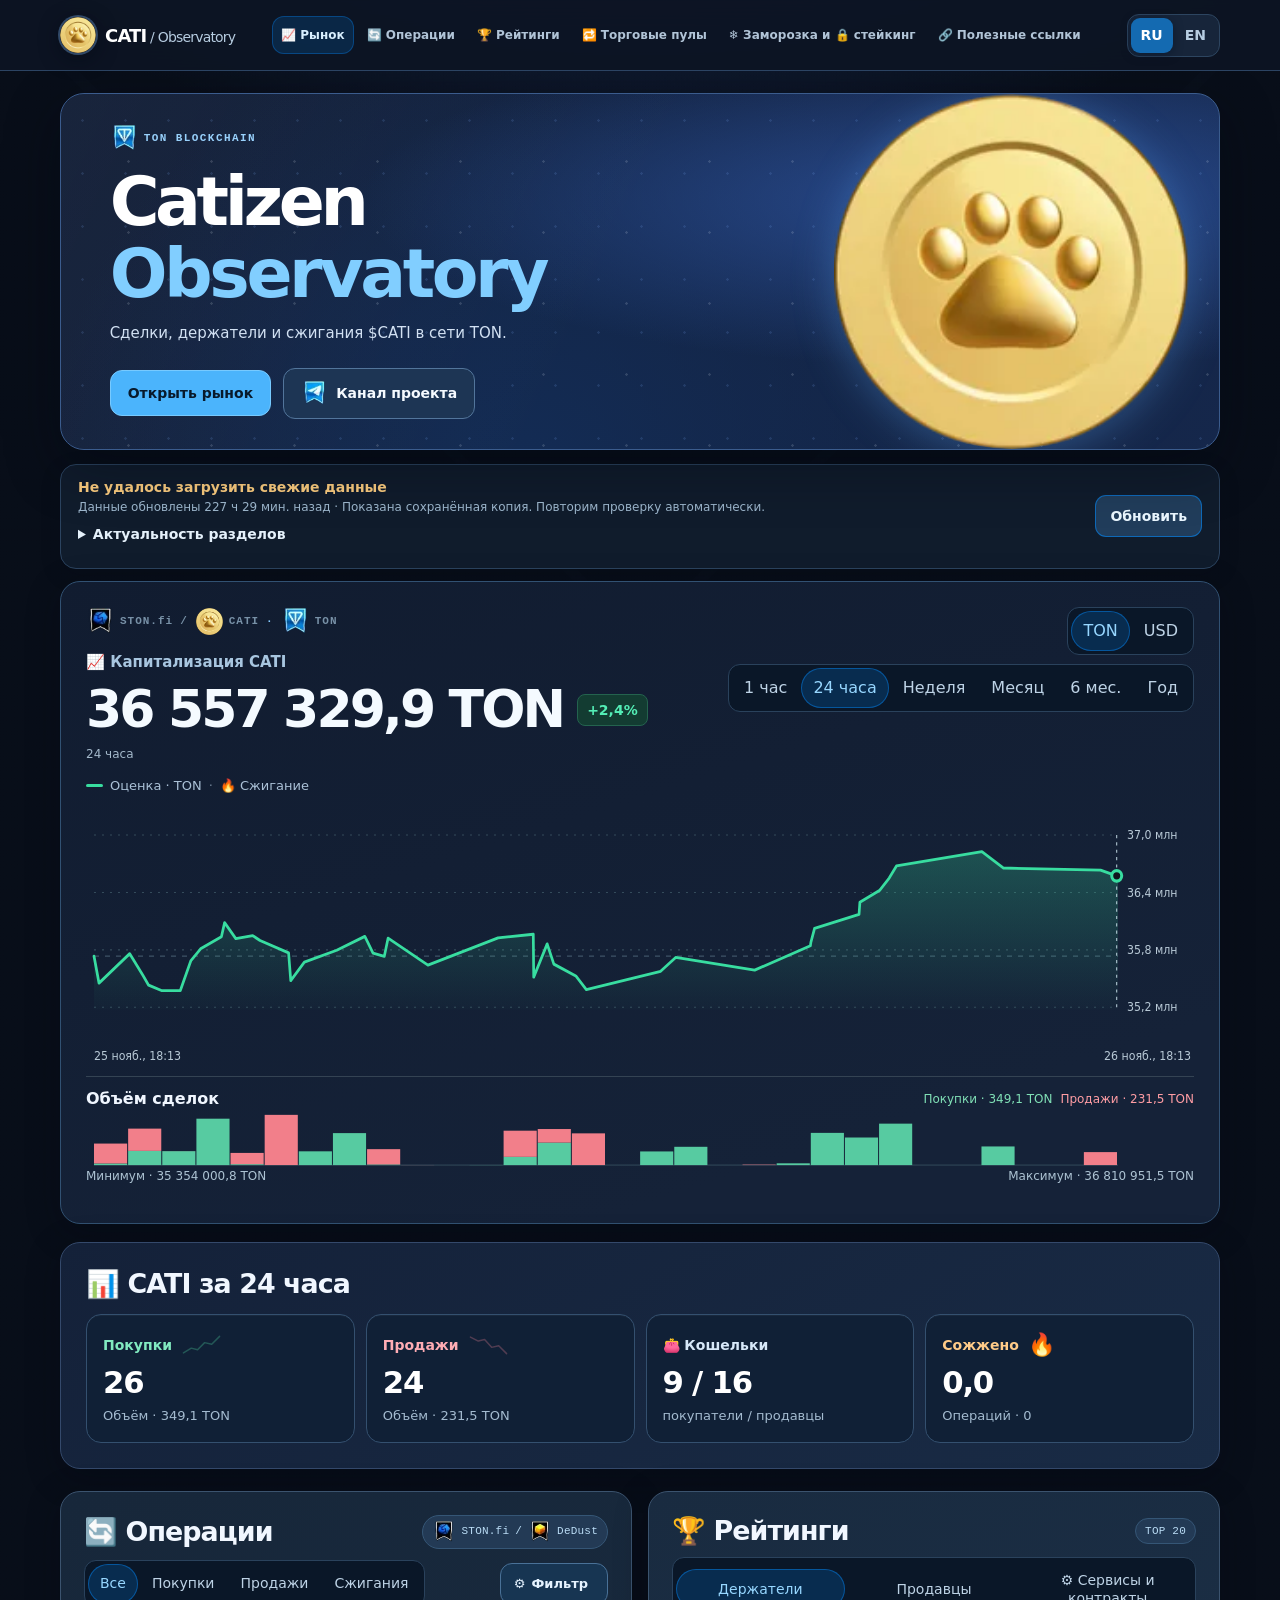
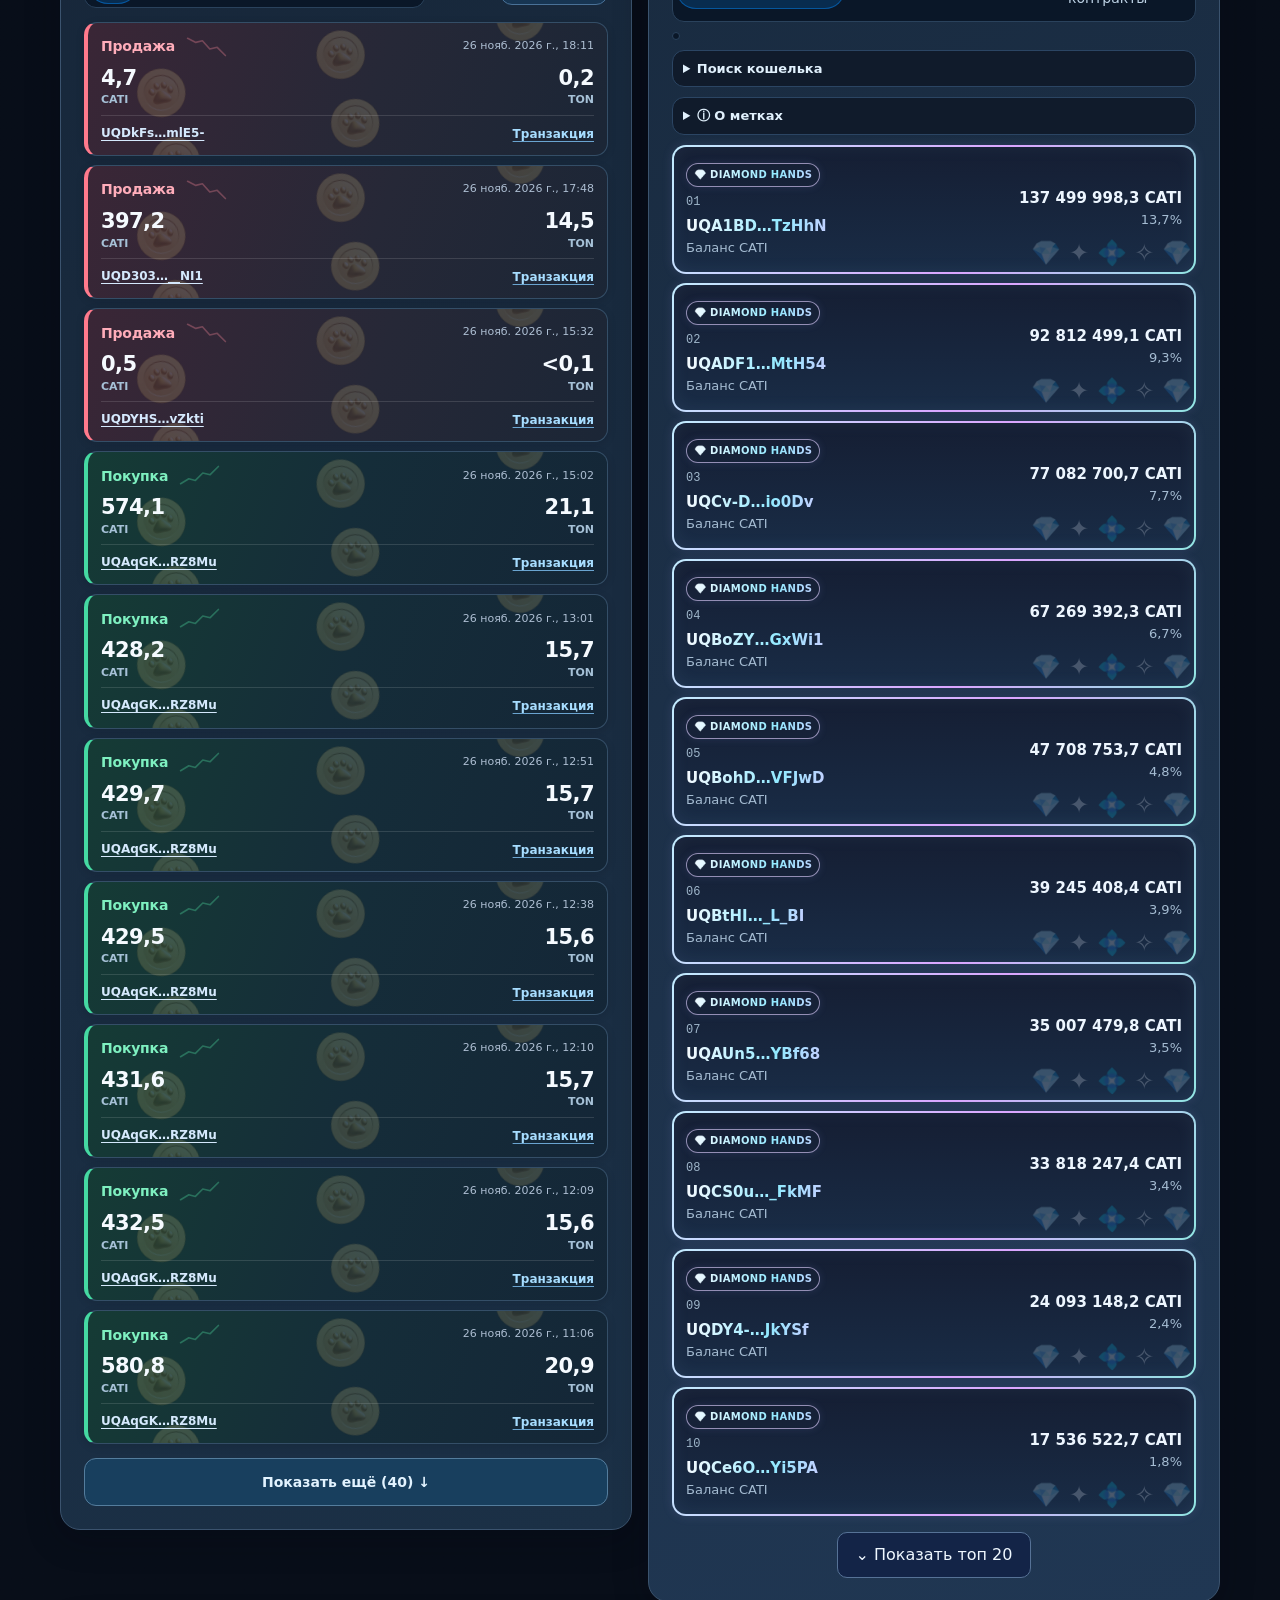
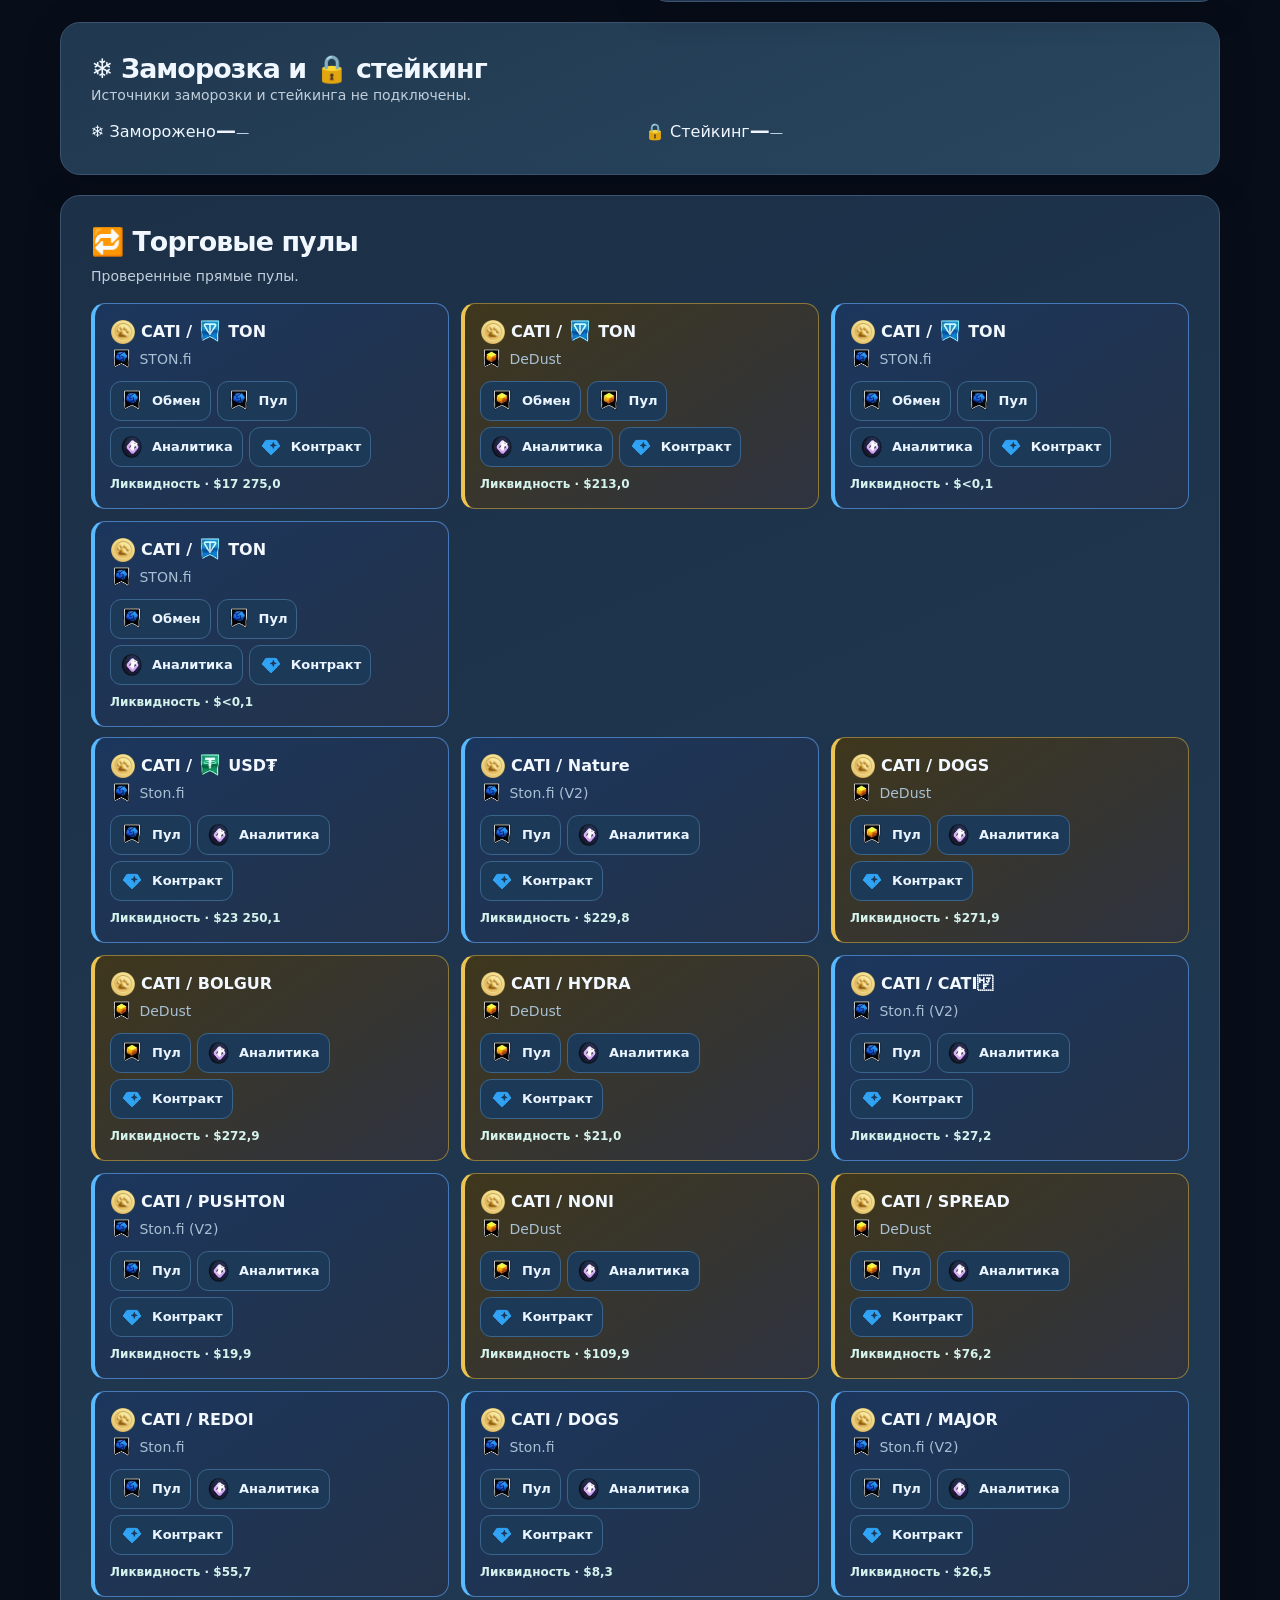
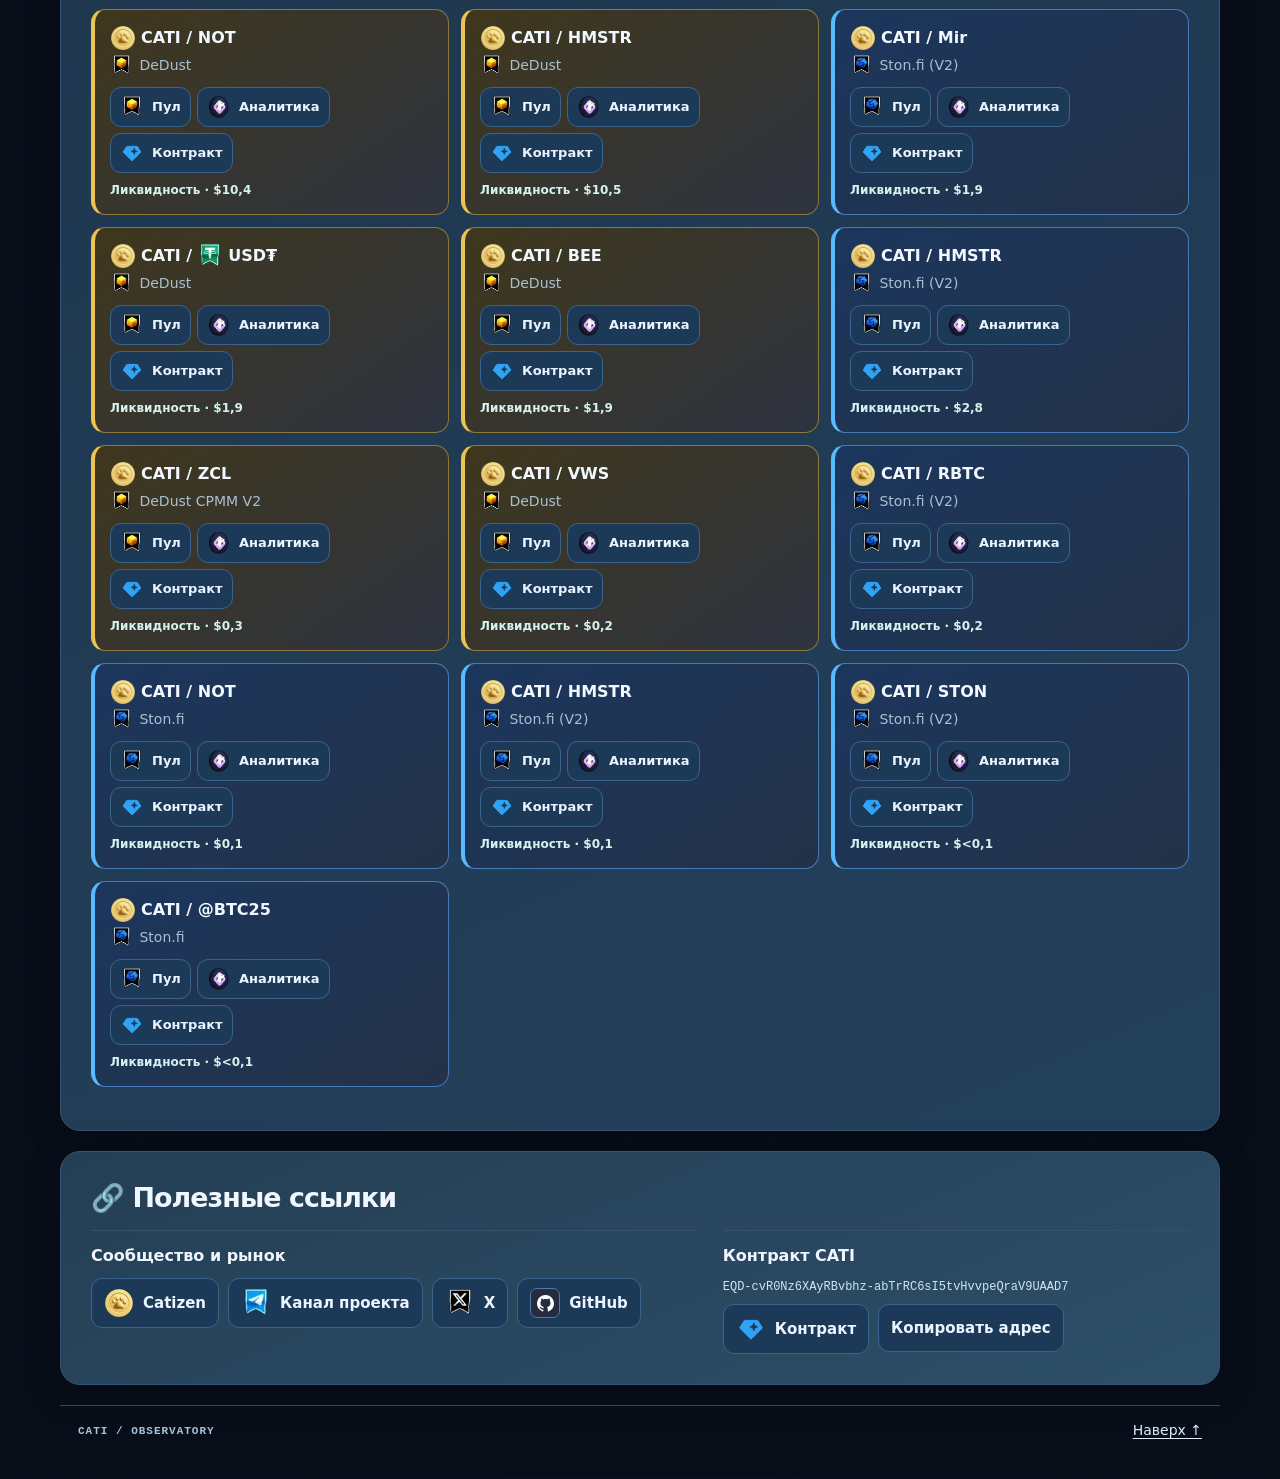
==== commit 2d66db1f: "Refresh CATI snapshot" ====
--- a/index.html
+++ b/index.html
@@ -1145,7 +1145,7 @@
 <section id="links" class="panel resources"><h2 data-t="links"></h2><div class="resourcesGrid"><article><h3 data-t="projectResources"></h3><div class="resourceList"><a href="https://catizen.ai/" target="_blank" rel="noopener noreferrer">Catizen</a><a href="https://t.me/CatizenAnn" target="_blank" rel="noopener noreferrer" data-t="projectChannel">Канал проекта</a><a href="https://x.com/CatizenAI" target="_blank" rel="noopener noreferrer">X</a><a href="https://github.com/Freebielife/CATI">GitHub</a></div></article><article><h3 data-t="contractLabel"></h3><p class="contract" id="contractAddress"></p><div class="resourceList"><a id="contract" data-t="exploreContract"></a><button id="copy"></button></div></article></div></section>
 <footer><span>CATI / OBSERVATORY</span><a href="#top" data-t="up"></a></footer></main>
 
-<script id="snapshot" type="application/json">{"schema":1,"token":"EQD-cvR0Nz6XAyRBvbhz-abTrRC6sI5tvHvvpeQraV9UAAD7","updated":1795715924,"errors":[],"refreshStatus":{"holders":{"attemptedAt":1795715591,"ok":true,"lastSuccess":1795715591},"burns":{"attemptedAt":1795715591,"ok":true,"lastSuccess":1795715591},"zeroBurns":{"attemptedAt":1795715591,"ok":true,"lastSuccess":1795715591},"trades":{"attemptedAt":1795715591,"ok":true,"lastSuccess":1795715591},"rates":{"attemptedAt":1795715591,"ok":true,"lastSuccess":1795715591},"pools":{"attemptedAt":1795715591,"ok":true,"lastSuccess":1795715591},"identity":{"attemptedAt":1795715591,"ok":true,"lastSuccess":1795715591},"badges":{"attemptedAt":1795715591,"ok":true,"lastSuccess":1795715591},"domains":{"attemptedAt":1795715591,"ok":true,"lastSuccess":1795715591},"fragmentNumbers":{"attemptedAt":1795715591,"ok":true,"lastSuccess":1795715591}},"holders":{"totalSupply":"999999995.930746181","holderCount":1629986,"holders":[{"wallet":"0:35043320a5f317b73df932516ab6342cab7972856e79feeb41c6d293e5e513cc","name":null,"tokenAmount":"137499998.32","share":13.749999887952239},{"wallet":"0:f8b8635d0786b77f9da660e65fd31d670a675dd4302facba692f46b571eb5360","name":null,"tokenAmount":"94632333.767","share":9.463233415208299},{"wallet":"0:03175530aee49b6b3a28e584bc908cde3ebde524fc6cfc97766e1a3eaba10cb4","name":null,"tokenAmount":"92812499.11","share":9.281249948767762},{"wallet":"0:aff83b4b03bdc45352cee2e228d24155071a9409c2d8bdeb1f6a7f7383dfa2a3","name":null,"tokenAmount":"77082700.672","share":7.708270098566907},{"wallet":"0:59fc07ba1a3710a79c60441a378d31b5d905e4e5ee328ce33e77702973d7b9ec","name":null,"tokenAmount":"76784716.71","share":7.67847170224565},{"wallet":"0:9088220df8ef860db2ebaf6a1f889aad2530c4acb9fd4b8327035f21dbb9ab01","name":null,"tokenAmount":"68750009.98","share":6.8750010259761245},{"wallet":"0:6865862d4fec3fc84660500c3bfbdefaec475a20cf04e1dfb57a9bc802ec46c5","name":null,"tokenAmount":"67269392.29","share":6.726939256373623},{"wallet":"0:58e6a5030306b17ec38db421f152f03327291e6cde4f6b179cc7ba6b3ef417c8","name":null,"tokenAmount":"48125010.01","share":4.812501020583288},{"wallet":"0:68843e1565b797436c277c8681ae43434c40b52005629f9aaca610eb3e5b1514","name":null,"tokenAmount":"47708753.68","share":4.770875387413903},{"wallet":"0:6d1c8aabf0aa9742cac58b4cd4c335c12efd834ccc372513ffe5a7de38e4ff2f","name":null,"tokenAmount":"39245408.35","share":3.9245408509699526},{"wallet":"0:149f9ca6d792b13d3ac5fd223aa760319b07c28878ee5a5923034eed643ed805","name":null,"tokenAmount":"35007479.797069577","share":3.50074799395239},{"wallet":"0:92d2eeb918cc5829de1718985f863bb5cedfcf603fe705d3d37d27dfbd0fff16","name":null,"tokenAmount":"33818247.365977422","share":3.3818247503592453},{"wallet":"0:d8e3e2ad5716b0654fd5bdaeca4ce865871f07a348c8d1a87279b613e58b8991","name":null,"tokenAmount":"24093148.23576669","share":2.409314833380783},{"wallet":"0:9ee8e6653451d75816a2e55dc2cd8b1d3baf32651d8631d31858ee8d275c188b","name":null,"tokenAmount":"17536522.74307384","share":1.7536522814434403},{"wallet":"0:64e45d43b8c197ba83d2a9c68ca96457b6951f0d1be62c54082db96319a7a27b","name":null,"tokenAmount":"17190973.52","share":1.7190973589954435},{"wallet":"0:fbb9b5a3b4e0bae1278a561cf72ccd4f75c5d4a72965279461d62c4c501a8136","name":null,"tokenAmount":"13722040.81","share":1.3722040865838467},{"wallet":"0:65815971e5f784d89ebba1d42f40d92f829b19dc9065354d19e8122105f1a813","name":null,"tokenAmount":"13279548.609","share":1.3279548663037855},{"wallet":"0:7a83214e0157da812845a14057bf7016d3b1f6edd968882101e1fe869eaedd27","name":null,"tokenAmount":"11249997.99","share":1.1249998035779099},{"wallet":"0:c6991c33aa01375f534b47b63d7ab096d43251367fe725bec176fc06555c9481","name":null,"tokenAmount":"7995670.5585","share":0.7995670591036413},{"wallet":"0:66a1e72196d64d6faf48fa4b2ea861f67b0484d2d14a59caf701d8c286ce44e5","name":null,"tokenAmount":"5738491.903615991","share":0.5738491926967371},{"wallet":"0:aaf3e7d8f9997d1b4ea556b4e56e34b20c2b8ac3ddd9240964b5d5277972dfa6","name":null,"tokenAmount":"5061008","share":0.5061008020594526},{"wallet":"0:d04805962910549b456752b9f2fbd362fdd7a86e2b34682e97a44b5a971c65fd","name":null,"tokenAmount":"4634244.688167765","share":0.4634244707025683},{"wallet":"0:422ed218e151fe84a9fc33f8d9087a2aa45e8b0e5c7acc856caff9ab5eafc744","name":null,"tokenAmount":"4364241.00493184","share":0.43642410226910444},{"wallet":"0:07b1a983d23838b86d05b420a42813f624f2cb4f4d91694d8ebacf0f5f4b02ad","name":null,"tokenAmount":"4169458.40865494","share":0.41694584256215245},{"wallet":"0:243c350dcdfe034d057e3e57ebd85ef9cfdabbbc13791170193200eee80c5ae0","name":null,"tokenAmount":"3144107.992255471","share":0.31441080050496445},{"wallet":"0:c9959a997e1d4e4383d8db37b86d2101ce78dcf1f1b3904d9888fe572ef0efd4","name":null,"tokenAmount":"2647887.355638686","share":0.26478873664136116},{"wallet":"0:37727c979c695681d93753eb4c1e8a2b55884a001fd792ecf23fe104e03c8368","name":"hippie-on-telegram.ton","tokenAmount":"2435658.956524467","share":0.24356589664357817},{"wallet":"0:04d842088c27c9aa1a9398f992c5a2bf3f162709d7d193e30615a82635995037","name":null,"tokenAmount":"2100034.999","share":0.21000350075455754},{"wallet":"0:c67d5f86d9a9ffda72659a2d2c2049b8918939d407bb58de1659bab121f6cd24","name":null,"tokenAmount":"2088472.68","share":0.20884726884985255},{"wallet":"0:d833462f172dbed49e2f4ec9ff18a531f142810afb3603940a26df305535ea86","name":null,"tokenAmount":"1902820.1112","share":0.1902820118943058},{"wallet":"0:35376072a02379119a540c197b10d943881e252878751be9192c7f03811a7cc2","name":null,"tokenAmount":"1900000","share":0.19000000077315823},{"wallet":"0:1ba5f2431bd3d4715819d03eb5b38d9d510228e642669217b5563fcadf9f2745","name":null,"tokenAmount":"1307271.549264992","share":0.13072715545846117},{"wallet":"0:6ce8da34fc8f0ac49da75bd8486a04248d149a1822129d2ea7b220b02069bdcd","name":null,"tokenAmount":"1274579.738496346","share":0.12745797436829345},{"wallet":"0:a212b811feed94df4108d86e51ccb7cb00d3a1ccecfc8d75392b66e454eb5ccd","name":null,"tokenAmount":"1182429.4228966","share":0.11824294277082055},{"wallet":"0:d887d0e2d1c4fc4126e71c970d33ab1896940000eae703bb1ab6cecc830777e3","name":null,"tokenAmount":"880064.690776928","share":0.08800646943581346},{"wallet":"0:13c75b319b581ff512edb2865c9d3ac20d199c31e594dd6436bee9590cd04b15","name":null,"tokenAmount":"846838.552217882","share":0.0846838555663883},{"wallet":"0:6cf8a5051a992ee14288dcf74aa00fc0d733431d90cf4b7975e8df06048f93ba","name":null,"tokenAmount":"810177.7","share":0.08101777032968187},{"wallet":"0:6c25b5f2fe5ef1a6a1978f611f61a50883fd50a0822b19176445fca931823263","name":null,"tokenAmount":"806598.686175211","share":0.08065986894574657},{"wallet":"0:0dd164c653aa2502dc0226a1c8a2834276316f95694521e0631d6784f5cf35b9","name":null,"tokenAmount":"781246","share":0.07812460031790883},{"wallet":"0:2bba7731f60fa78afdf2978cd9c73900b3f4b1c48deb8d9b37ab9ee4529bcb1c","name":null,"tokenAmount":"690628","share":0.06906280028103406},{"wallet":"0:c13d8006c4b3b6cd6777811c38749475aefa160d3702b9c92b4cf89bed875453","name":null,"tokenAmount":"666668","share":0.06666680027128413},{"wallet":"0:f99b14600ae44d2f12b178e8c6eabd78892ae82c5e45b6898f9deb7eb203f9c4","name":null,"tokenAmount":"625000.000000009","share":0.06250000025432927},{"wallet":"0:4559416d2891e9aac864832926d093ca79c9947857956f05b53788adfc2a3f1c","name":null,"tokenAmount":"605696.483861193","share":0.06056964863259257},{"wallet":"0:779dcc815138d9500e449c5291e7f12738c23d575b5310000f6a253bd607384e","name":null,"tokenAmount":"581658.222903078","share":0.0581658225269993},{"wallet":"0:79de6b73bb5e2934688b26964e17e58bc30912717c8aa76efc4ab76c186f95ff","name":null,"tokenAmount":"500995.48","share":0.05009954820386778},{"wallet":"0:8adb60dcf561fd5a9cb48a79e24d143dbfc0b3baecbb1ed25375f71d38761ada","name":null,"tokenAmount":"476505.744222851","share":0.04765057461618738},{"wallet":"0:dea2426f885320bd0a1c524fdbed0f9db77502ee4396b5a11aa839ce069789b7","name":null,"tokenAmount":"476501.439965979","share":0.04765014419049843},{"wallet":"0:5162318ccbf7fbc104b2e65f16f66301b6346d02f4f8541277a52e758f00e49f","name":null,"tokenAmount":"409455.759187792","share":0.040945576085397145},{"wallet":"0:72b0ac36cb68d4a4e01a50d126c4cf41a9483889272c88e1a075366fa1dc1a3f","name":null,"tokenAmount":"400990.003990207","share":0.04009900056219371},{"wallet":"0:822e7a66185ca8d655b7e6fc1d650ad1ffdfe3b7992034d6e1378dedb1c78bab","name":null,"tokenAmount":"390816.96","share":0.03908169615903334},{"wallet":"0:847ef8d4c68a679139057c047d2c4bd0870126ff50843935166aeb15d817e74d","name":null,"tokenAmount":"389861.43046396","share":0.03898614320504051},{"wallet":"0:5374a161ebc4d6fc5e946e471a31bf6ecf49f18aeba6dbc44517c3cda57f55ee","name":null,"tokenAmount":"379171","share":0.0379171001542943},{"wallet":"0:acfe82655705a461e253a6ef7348c69bdf586e6aa081a4661fcacc0b74ae3b9d","name":null,"tokenAmount":"350000","share":0.03500000014242388},{"wallet":"0:f00a1b22357073ad05e51f69899a0569e54f063a82dc93ec10d6ea16b6befeb9","name":null,"tokenAmount":"339186.28587667","share":0.03391862872569051},{"wallet":"0:fa23c4ec38d7220168911cd89849f64cce105346b6cae235b512673752a8d685","name":null,"tokenAmount":"337621.522318693","share":0.03376215236925607},{"wallet":"0:891959f97f3da51abb86dd051f2a1534eccbca1c4871421ce17a2caf48596b6b","name":null,"tokenAmount":"300007.92","share":0.030000792122080837},{"wallet":"0:f405142df9074811bb23b91b0cab30e506450011f422c52843102a0a10e5d173","name":"hashtag-on-tele-g.ton","tokenAmount":"295284.079670092","share":0.029528408087167786},{"wallet":"0:39455fdba7d4b291568915e51b439dcdc1ed0b21602f29d79ad65fa4ba65b38f","name":null,"tokenAmount":"277164.317206863","share":0.027716431833471496},{"wallet":"0:5b4097b6de49391fbeebbb1a703cd6e765102b52259336df10a2baad8bf20215","name":null,"tokenAmount":"272439.96762959","share":0.027243996873821737},{"wallet":"0:77ddcd61a7eb6fa88bc8fec26c696050832f2ed400c519f9eb1af48a8eb24487","name":null,"tokenAmount":"266522.94566608","share":0.026652294675062953},{"wallet":"0:4f01e104e8c785a23bc3d5c02d3e8dbb9044b37de6692882e3306cd7e7928d6e","name":null,"tokenAmount":"247559.707766","share":0.02475597087733833},{"wallet":"0:ee5ecd3eede65abf682a7493c9ff56fc6380718cf8509fdc5f5a443240e49f09","name":null,"tokenAmount":"216724.866944587","share":0.02167248678264955},{"wallet":"0:9650baefe1a7d54893516da54ee8b709a118ac76715aba39c1429b4a497047d1","name":null,"tokenAmount":"209379.650700167","share":0.020937965155218594},{"wallet":"0:cb7e57ea7942ff5ca646a239960df65298218c4218a72e4e76566d6d207249ef","name":null,"tokenAmount":"208331.66","share":0.02083316608477544},{"wallet":"0:8ccf913bc0e0314ee3cd1493de1eb4216430d57229f6622e7cf86537d918fe15","name":null,"tokenAmount":"189267.04614176","share":0.018926704691193567},{"wallet":"0:001386f7d414707d2ec36f57400d8c4b944c31a97e05e2de218e10d811128aa4","name":null,"tokenAmount":"188000","share":0.018800000076501972},{"wallet":"0:00812bcece3b8815ffb0ad0d9114e18ca6a5c01f581915c32a111fbc89bf8cda","name":"check-hashtag-on-tg.ton","tokenAmount":"186362.778311749","share":0.018636277907010643},{"wallet":"0:b496b8f73b469ff06a2d89e62c4d70a103fc228c821537b49dff092060bc281f","name":null,"tokenAmount":"175234.78113","share":0.01752347818430748},{"wallet":"0:fdcf1ae6fad29caffdf92af19193728be30312390809ad9cbdc835ec11139688","name":null,"tokenAmount":"156666.65","share":0.015666665063751636},{"wallet":"0:dd1c4bbc6fcf19fb1a994b7acba967c9c3cf91e076bf9fb33ccda14a5448608f","name":null,"tokenAmount":"155766.42590735","share":0.015576642654120313},{"wallet":"0:66a3d5bff5364d955cf31fa7ff2fc0880b83791ab62cde8f2c8d4b0b5d1ccb1c","name":null,"tokenAmount":"128264.438277474","share":0.012826443879941456},{"wallet":"0:74318e188c65f595c541de95dbf58754c3b0b24949bcade4180d60df3a92cd80","name":null,"tokenAmount":"125333.35","share":0.01253333505100132},{"wallet":"0:c67870f33ff7cb584147b81b9a16e907bc1bf7829018e5423ad38394f90110ce","name":null,"tokenAmount":"125333.33","share":0.012533333051001313},{"wallet":"0:50f17c198fec0a0afd022fdee4a4ad5de8c0e5b5a9daaf93817744fe6525fb73","name":null,"tokenAmount":"123000","share":0.012300000050051822},{"wallet":"0:c9fba3e059abe2a6097ab8a18f4886a4fe29fff3e7c5a956612a02a4d4ba4a48","name":null,"tokenAmount":"120427.0320155","share":0.012042703250554817},{"wallet":"0:11b7c9cff189b108ce62228a4e1dd8cf4525c3ca6e6543b69255dc322e71a781","name":null,"tokenAmount":"119790","share":0.011979000048745591},{"wallet":"0:c7b93d8a8aee6cbee38043d25dbb48ca690d13070c310dffb7a2ec4797cf9179","name":null,"tokenAmount":"117316.690655813","share":0.01173166911332044},{"wallet":"0:1995acad63498d7ff657f8c1838e427605b3a2ade71d06e741311e079472723c","name":null,"tokenAmount":"113675.786892608","share":0.011367578735518363},{"wallet":"0:2a85e11ece1748d4ccf50fc2ffc8e3e21be1abcafb9d6fb130d57d55ca2dbf6f","name":null,"tokenAmount":"111813.05","share":0.011181305045499568},{"wallet":"0:0b3c1bb274f1f91e15658f231f2744ffee347556b1399263711627d326d4367d","name":null,"tokenAmount":"111375.851024665","share":0.01113758514778816},{"wallet":"0:dbad42632c01a8e2fe6ae0018446869b8c318d1b9b70ffaf16c1fcc65f93b217","name":null,"tokenAmount":"109236.865814816","share":0.010923686625932854},{"wallet":"0:6d3f1af7c69121ffa58c19e0933abba54a6428383b8edcfb083628a64c07114b","name":null,"tokenAmount":"96314.57044796","share":0.009631457083988843},{"wallet":"0:1fc11a7f7f0872dad37ce58994a7554fd14a3f107bf344e4ce8ce43e9182297b","name":null,"tokenAmount":"94000","share":0.009400000038250986},{"wallet":"0:c014749c5b7547d705176df55d6e01c0032f406827dc10c432141f4de7b8e08d","name":null,"tokenAmount":"94000","share":0.009400000038250986},{"wallet":"0:247228309235fb1e0b2185edb4e6f54cbc78165f3fa6ba8df8520328db1ba9b4","name":null,"tokenAmount":"84004.576932944","share":0.008400457727477995},{"wallet":"0:871d2d96a24f7a252f36f58634a17e64a8962af499a2ce24c271df42826d73cb","name":null,"tokenAmount":"83333","share":0.008333300033910312},{"wallet":"0:c3223f05297b6da85b3868b3b563b54ce474a1e1f9989d5e100b828572bf95f9","name":null,"tokenAmount":"75200","share":0.007520000030600789},{"wallet":"0:7e0f980a07cdf29c909fdb8ca183f95c5aaed7eed8cd43a8d7cf4b97b6490f4a","name":null,"tokenAmount":"64829.695904035","share":0.006482969616784349},{"wallet":"0:a73c6a4969f4c486f6ce82fa5097cef799f121205a68ebbef684d12af6922b01","name":null,"tokenAmount":"63931.7695462","share":0.0063931769806354595},{"wallet":"0:0344199fa27f47e26e30c197d954dff5857c6fec5f1c849a17d8a64a11b62171","name":null,"tokenAmount":"62863.383219058","share":0.006286338347486506},{"wallet":"0:5f707171eb03076d4773c3d32498eafc2b0c32958c02e381c7ad33c7c0674026","name":null,"tokenAmount":"62666.67","share":0.006266667025500659},{"wallet":"0:8aba11fa14f28beae5b91d23c87d463650faad9f73406f47ea6db695d27cb30e","name":null,"tokenAmount":"58981.395346507","share":0.005898139558651727},{"wallet":"0:1d476448ebc72ec39c12d80b2dbc3ea290b346d538e902567269813fd7511535","name":null,"tokenAmount":"58664.90652397","share":0.00586649067626924},{"wallet":"0:8e805e74db5991fad61bc86e270b87be7a170f4cab45bbd866563f5eca3ba5ed","name":null,"tokenAmount":"58336","share":0.005833600023738399},{"wallet":"0:6588410c8559181bbdbca0032a6bd8efda7ed09b8d2e49cb44a795d54e1a7838","name":null,"tokenAmount":"58265.649648","share":0.005826564988509772},{"wallet":"0:bae05242f994771bd46921636f5fde6f1a0cef850c512b607895d51c9922967f","name":null,"tokenAmount":"57101.29","share":0.005710129023235964},{"wallet":"0:9b0650909076975eebfbe55456a2ef09cf750e365ce6e16afcca973e493ce338","name":null,"tokenAmount":"56677.260126058","share":0.0056677260356692155},{"wallet":"0:11b72624173af2d174625051be3e654a6c01bc8e0b6007b2e664f9938c5bcb29","name":null,"tokenAmount":"54900","share":0.0054900000223402036},{"wallet":"0:207f09479b1e62214eb4fc68ca39e5485add426b5d5bada539b4584eb3bbbfb6","name":null,"tokenAmount":"52691.375890297","share":0.005269137610471158},{"wallet":"0:62afa49a1de8c0d2a44e2fe0753f1f3f411393dddd438a70ed9cc21b45d945c8","name":null,"tokenAmount":"52556.269766231","share":0.005255626998009581}],"asOf":1795715591},"engineVersion":"1.3.0","methodology":{"valuation":"last observed swap in primary_pool times CURRENT total supply; not circulating market cap","primary_pool":"EQBJ_X3ysvgOGUo6XB3eUTCvagarGeA3X-QD3lxSqZzQbQ4w","sellers":"sum of successful supported native TON swap sales; service roles excluded","holders":"balances excluding known services and identified contracts; unclassified accounts may remain until verified","burns":"accepted burn notifications and zero-address transfers shown as distinct evidence","usd":"historical TON/USD rate from CoinGecko","history":"incremental confirmed swaps; missing intervals remain partial"},"serviceRegistry":{"asOf":1795715591,"source":"https://github.com/tonkeeper/ton-assets/blob/main/accounts.json","sha256":"4286bd47e11399901a7d713c9e98a5dba17300d76fe272f4f5d46110a84f4e2e","entries":{"0:ad8afecfacc248996885d8be6824280f9f3a7e54c2f6080b7971b9f556c280c4":"Crypto Bot","0:dddcd3cdad60af4c0d69389f567ad51d0c263fa4968d655ab424c69aadaf9322":"Wallet Bot 1","0:436a76c2794a88e3fbfec6b9c0374fc8db046f10868b835420d9937973a665d4":"Wallet Bot 2","0:6e814e6450e8c578067bb656298fb4d01397dd15018d7f34dc369eaba4c2111c":"Wallet Bot 3","0:5f00decb7da51881764dc3959cec60609045f6ca1b89e646bde49d492705d77f":"OKX 1","0:f15db2c62cd86aff0860d39c491fc73a31395fafeb5945e644498562260c782e":"OKX 2","0:e7e86da08742ed933434ffeb8f08a63c7e100ee842e25f599a9cbf0891574a6c":"OKX 3","0:0338def34b84c6ee9134a04ab1601450be446340a37ae259de57cb37bdb590cd":"OKX 4","0:a30a49ec725e9f57244b66af4c2da7ab76004b4fce80d3a34b1cd0c37762abce":"OKX 5","0:24da1e7b8da901e5b3dd0f98c397feb6e5a5ea483195a8b6bd0682cf2c5327ae":"OKX 6","0:7f2e84c723d8b6b6b1aacf810c8c26ab23c22022b464b87104b2d3065b0ea70b":"OKX 7","0:854ec4521efd52ad43bcf1988e4c44ebdf9a26ad18fa51abfdb685fc3b348a5c":"OKX 8","0:f9bdc0de461c1a2e002fada9550bbb095c8f9f73668d70c517a9cc7e050f8e5a":"OKX 9","0:9b9b739de2527ae72d21083f5198d710c7288453b4733e57ecadb2e189ac829c":"OKX 10","0:b31535e934db05bbc220267467903c8108bdabcbc2a06588838b726ddf589ef0":"FTX","0:57eb74407604a19f7e04005315ef70aeb7b675e6551977586756f6baf12125ee":"MEXC 1","0:1c7bd690f4f93de8b93db5790129dab65926c6e1fc9b57380089db5529516630":"MEXC 2","0:d887d0e2d1c4fc4126e71c970d33ab1896940000eae703bb1ab6cecc830777e3":"MEXC 3","0:7994848c1fcbcbc57a6a5a987b66eb424b8b54e10759b6b514a66b600c2b0eef":"EXMO","0:8d195793baad9a08c46dc353aebe999341dabd07721b9725f19e18abc3d10d92":"EXMO Cold Storage 1","0:26ab8ae763a3a7c3067d882b7b01cd5d37254cb8768f57b6a47c00028effc7b8":"EXMO Cold Storage 2","0:0130c77346e9ed82df677d107ad6a775c11f9c18f6a05c0dd17906b355850dad":"EXMO Deposit","0:342a359e38357c083968129fddddf049ef5c47315bfbef27505a356bf9f02d65":"CoinEx","0:555f3053e257130374bb831ae0e219e5e5f9ec0ca8f8a0d133369d3d690c64c2":"Huobi Deposit","0:85af78e8d035e920117cda654615cdf371d464480b629e110d3c5310d85ab362":"Huobi","0:80d4123841167ca989ac912443cc99a4b9c1a87584536427ff6fd85c92395ae9":"Kucoin 1","0:b37e57033db21d10b950e6143b658c10c3bf425bd193025960aef7f22dbcf4fc":"Kucoin 2","0:07ce60b7e5f255a88c3707f3fbc79e2cf924ed6b4b7d09c6324f0ba2338a48fa":"Kucoin 3","0:a14b1f452385b2bb984ad2c4441e1d23cae071fdfc096dfba53ebba3b6ff1d10":"lbank.info","0:75726a716f747e60b0371cb0d5d35471e8e1e931003fecc3a0961a8bd82c09c7":"xRocket Bot Cold Storage (Old)","0:c1dc654b598ab84cda4f12372efed8907cedf0901865a58649087373e01b1c24":"xRocket Bot (Old)","0:45614fee399c43d77bb597558791831bc0ee31754cbb2b5b1fbf5a3488ed9940":"xRocket Bot Cold Storage","0:011a8f0a0b36b779af033473274966666d1cd6fb4e77df679375fbd6f970d012":"xRocket Bot","0:c3f1da8ecda8f8cd42bace224ea3f1b6971eaa7f54c492d4d190527b4f573f7c":"Bybit 1","0:4a1f3ebcc66bdcefa90245bdf541a50ada1c688a487534b1587abffd93038834":"Bybit 2","0:cd525c15904d7b4027eae08b318624260f371ce8c9f4fcca0cdb7b583854107c":"Bybit 3","0:ae62a192da96e266161a702cc9f6de91c0c3441f17ceba51bc442dfb2031a30a":"Bybit 4","0:e3ce05c4da977132c24a3b102da8b5fbf2ea9173337b49de346e4a4b057f7579":"Bybit 5","0:e33ef85d174eb457c072d1ee10215b69ab9b64192f7421302ab1c8e26b7ad4bd":"Bybit 6","0:7f97f36dda3f7dedc9e12f8c09c4f89e7fbc17527ab3f67de4c3b155297a56e4":"Bybit 7","0:7d133d4e425c8e00de015513a44e66e6d163b21e71720aec7579965e5de28c55":"Bybit 8","0:f2dc1860686cd658987e2bed8216532d8c004460dadea907cc7d4ad7236c496b":"Bybit 9","0:4a1c20bc9a6f9294f75f1c87a7f383a8b73a483a2e6dcb3630ddbe78b3ccad00":"Bybit 10","0:008bb088e81e38d583826901093567027cc1575ec744ac354fa4eeec302d166d":"bit.com","0:1882478daef1b7ed200cbbdc201bd4ed0b24c2e5f1a4c7c15aeb7e3b1a759193":"Coinone Deposit","0:a4d2072b1edc1355fc7fbee0095beec7889a2d3cfaa9edcf2ce9e128631abbd6":"Coinone Withdrawal","0:f3f4ed0913ab555d023745058f1a6c55a49d4876593cb9bdab1f780a99b185bc":"Paribu","0:f9873509de5a2f97f7b2805f5f7aafab447f43c91e751cc8efabc6d2ea09d78a":"BingX","0:b496b8f73b469ff06a2d89e62c4d70a103fc228c821537b49dff092060bc281f":"Gate.io","0:60ff0b28e2b3839bef250a81be9f2e78a6265b980ec5d24df4e44bbff2c3fb25":"TIDEX","0:23eef28b6da5a368d6c0b8028fd5ed47c26758676bc9db1b5653caaadc969f91":"CWallet","0:00ffafa9fb3d4f837824436d19953c792be6632af73a9b82c4dc69ca07195087":"Matrixport","0:b58c73481f25a280f9705ab3424be850614d823256263ecfa049fa9fb917720d":"QMall","0:00b402b789e5626e1c61b50c5dbe2024426e92f16c0c2fb735396df96046b5fa":"BIT","0:2c54797319837b4c6d014fc991c1a8d4294dfd4d6cec4937e370f1f27db0423f":"Bitforex","0:6a5a76a1538cf9596590ec3708470649c342624bf92e63a6a7a15254ededa904":"Bitfinex","0:59b065c5d66261a5317660e96eee476aa6a11b749bdcbe8c0d1f3dbf24200d1c":"OMPFinex","0:3cd5ad54b190a71caab984b0f210e3742c7f2147b7e9073377d7c6b470017362":"Bitrue","0:6c53cd87cc0d33486db42c1c7fc03dfaeb2f7b815afc368ab1aee567edda3f72":"Coinspot","0:9a582c23266b8ea47eb71118a3c040d42b230b2266fecffe2d3cd390c0922c35":"BigOne","0:dd528505af15c6e5206bdd8f6c9a3b541f80ca98ae8a5066ab3ff8de1ff5e678":"Farhad Exchange","0:2b6f3cda567c385f0645486f3c665a451f56b2969d1be57d86eb77c6077a81d1":"BitTime","0:cdf7f0d7c09036f064272e3c429ed570be49ef29eb3a735b64bbc17915073732":"Bitget","0:e9c0a24ffaa6aa4f228890e71ae9550bfc53a6c57e643bc31c240e18727ac1ce":"Bitget2","0:336502faf83ef5b532d315ba71450b661c90e83fce64d8bc1fd2bf642f3555d9":"Bitget3","0:b308c7f9b4f596f6250175885972549871b05c70ed3619fd5a939401eea972e4":"Bitget4","0:e2d1df206b372db1f3b890e60d185b67aa0c9f1b6b6ff60a05091c8c01b40ac4":"Bitget5","0:7a0dc94da9f48b968dfb87be38d4fab7286288db7a04d3081feee177376d9089":"Bitget6","0:8785ef5ebb0fd24c6911d10f43c00961e9748fa54297a1ac517e3c5fe76bb0be":"Bitget7","0:213b6804c2082135a4a803da8e3b30cfed51aee9af2ad2100334b7f4711d3bcc":"Bitget8","0:573dfe99490a041703e977e4724135c5b8bea0bea67839612247451ca9d5c4cb":"Bitget9","0:de2519a527de7e1d4c1028bdb74e022b28a6e370e4fec3fc27d8d971308f99bb":"Bitget10","0:06476e580e250d0abec5c365a711833483c581d57b908be37d56bdb0e338c312":"Bitget11","0:c9959a997e1d4e4383d8db37b86d2101ce78dcf1f1b3904d9888fe572ef0efd4":"Bitget12","0:c07e51e5b694937758f45f4003071c84f4c4a68bdb168a22c3d6c8b89cd6186f":"Bitget13","0:1797a5c4c50a2b312ce9927ff6f12efd3b0b58ff311445118c2d2e64312b5d79":"Bitget14","0:6083005b354ab1c4785aa8ce8293ee5c9c182e9248f27e9c9074f35c16342083":"Bitget15","0:f99b14600ae44d2f12b178e8c6eabd78892ae82c5e45b6898f9deb7eb203f9c4":"Binance","0:8e91b50381c36dd42accdb51f5cb5d96848568b4924f8079b1a5ae7e10f43eda":"Binance Hot Wallet","0:ca1d9edeef40b3a9dbd9082f3767859547c3ce0bf641d09d58e33a3cf06fb309":"Binance Hot Wallet","0:a2faca7adfebd5c5970108d1f79065cef32b0c143fb13489066b684cdd7ee95c":"BitMart","0:5d5a830e48214791f4ab5352900c624d3bff3c5efd630196b180158eb789990f":"Nobitex","0:cad898b200a0934ee416c2039bbf3f5d7f1a323172875b3c19d378a6f540f7b1":"Nobitex","0:4532d5bcdfb05d3275cbf255bc91c3635cd48d63b719441581c5542a4750fdf5":"Nobitex","0:a32d52ced80a23fe4fe90ba94593ef686de03f9fbdaa069e642826a95234b982":"Nobitex","0:fac8ffcb6f89572a1232d59e91c65909ae408663fd2ceaecd35f35b5e9d670f4":"Bitpin1","0:c14ce5d772539be26fde315a505a1e0514104e76eef776f0b845e57df0557ddb":"Bitpin2","0:dd36441bf4aa8a6a6ecfd763efde1eb82dd86bdcfb1456b45ff4b73f87657184":"Bitpin3","0:402f5d4f4f8bea7b0bd511b9d3771834c1a22bbbbc8a326035eb07aa24f5c9f9":"Crypto.com","0:ca6e8f2a3dfc875b8673d8677f3818c4b8c02d1aa481a86a0c61bd09f8269f1d":"Foxbit","0:60def37fb0e6f41b18a73c2496d96b25442344864ca0ed97189a6f37e2439c56":"Richamster","0:97ad93444915089e812238ff10abe9066d0b03ea3dba2a8630fb9c9f88aa455c":"Wallet in Telegram","0:1f5806c73d03bbc96eb7eebf16067f1f2e8e270cfa16d57001aa9eaf7456f008":"Wallet in Telegram","0:1b44ec553616b0e4551037038834bdf0bdaa1f0440e10f3331d9841585612a68":"Wallet in Telegram","0:cf06c94efdae26faaa1d85092fc4daee78eba09e69c36dac051c1d8ffde35f40":"Wallet in Telegram","0:91887059ba56a03790b0696d7a402ac0691dff62fcd398e813f97d3b2736fa58":"Wallet in Telegram","0:6db0f022632b6269f0d4dbf8ea60a8448bbc2bcfc6812e31af8cc6405c268af7":"Wallet in Telegram","0:dd6ff02c59634745529b99a8d5beeea9f6c38a9188e6a7e96a424e3820c8ac0a":"Wallet in Telegram","0:023895aef955024920a291c6f3715e291df1b3dd254eafa8b09e21a2d58d5897":"Wallet in Telegram","0:f5066318091a8cfb530ec732104ce38f7783d92a6679ffcc0ce0960b0e94c7d0":"Wallet in Telegram","0:0c5684355f5410a923fb7dd59314905dc7ff157b28c9130671c7a4f17007e898":"Wallet in Telegram","0:23fe558cdf44249381aef36472e64a5072a24ba97fb61b2f5791da6013aec92d":"Wallet in Telegram","0:b7be71ac1b40e436db36721d9c20e82d44e78fc1e86a8ad15e00b1cc16831dcf":"Wallet in Telegram","0:55b7223f04dd1f2e1b3f28e4ad628fe6cab60004f280fb0a58cd27fc590b2eac":"Wallet in Telegram","0:659dbf460831a72795c4a9a9872fb4a3e7fd302783068dae53e8f2a5c150084a":"Flipster Deposit","0:d0a6eb95408e95ce97b0ca597fc523ff4809523635e8f519e00fdcbdf42f0c54":"Flipster Withdrawal","0:ec85cfc7fd1009362e421b5a0141f510d6540107ab73e7829fda1ef9e97a75e3":"CryptoBot","0:817438e5b0e6eb113ab74d73fc95f7ec19247dbe6ee27a42c3d0164d614c3ca1":"Ourbit","0:66a1e72196d64d6faf48fa4b2ea861f67b0484d2d14a59caf701d8c286ce44e5":"OKX 11","0:419712bc541c4489d6f1c38a105722d293b8847fd54f2717ad69142911b8be5c":"Bitfinex 2","0:6c25b5f2fe5ef1a6a1978f611f61a50883fd50a0822b19176445fca931823263":"OKX 12","0:14de4b02647941779108b7b99be85596260ccde813351000055d744dd8aba04c":"CoinEx"}},"identity":{"byWallet":{"0:d887d0e2d1c4fc4126e71c970d33ab1896940000eae703bb1ab6cecc830777e3":{"role":"MEXC 3","roleRegistry":true,"roleSource":"https://github.com/tonkeeper/ton-assets/blob/main/accounts.json","roleChecked":1795715591,"serviceCategory":"custody"},"0:f8b8635d0786b77f9da660e65fd31d670a675dd4302facba692f46b571eb5360":{"role":"Binance","serviceCategory":"custody","roleSource":"User-provided attribution, 2026-11-22; ownership not independently verified","checked":1795715591,"domain":null,"linkedDigits":[],"activated":1724397097},"0:b496b8f73b469ff06a2d89e62c4d70a103fc228c821537b49dff092060bc281f":{"role":"Gate.io","roleRegistry":true,"roleSource":"https://github.com/tonkeeper/ton-assets/blob/main/accounts.json","roleChecked":1795715591,"serviceCategory":"custody"},"0:66a1e72196d64d6faf48fa4b2ea861f67b0484d2d14a59caf701d8c286ce44e5":{"role":"OKX 11","roleRegistry":true,"roleSource":"https://github.com/tonkeeper/ton-assets/blob/main/accounts.json","roleChecked":1795715591,"serviceCategory":"custody"},"0:f99b14600ae44d2f12b178e8c6eabd78892ae82c5e45b6898f9deb7eb203f9c4":{"role":"Binance","roleRegistry":true,"roleSource":"https://github.com/tonkeeper/ton-assets/blob/main/accounts.json","roleChecked":1795715591,"serviceCategory":"custody"},"0:6c25b5f2fe5ef1a6a1978f611f61a50883fd50a0822b19176445fca931823263":{"role":"OKX 12","roleRegistry":true,"roleSource":"https://github.com/tonkeeper/ton-assets/blob/main/accounts.json","roleChecked":1795715591,"serviceCategory":"custody"},"0:c9959a997e1d4e4383d8db37b86d2101ce78dcf1f1b3904d9888fe572ef0efd4":{"role":"Bitget12","roleRegistry":true,"roleSource":"https://github.com/tonkeeper/ton-assets/blob/main/accounts.json","roleChecked":1795715591,"serviceCategory":"custody"},"0:35043320a5f317b73df932516ab6342cab7972856e79feeb41c6d293e5e513cc":{"checked":1795715591,"domain":null,"linkedDigits":[],"role":null,"activated":1762346318},"0:03175530aee49b6b3a28e584bc908cde3ebde524fc6cfc97766e1a3eaba10cb4":{"checked":1795715591,"domain":null,"linkedDigits":[],"role":null,"activated":1762348026},"0:aff83b4b03bdc45352cee2e228d24155071a9409c2d8bdeb1f6a7f7383dfa2a3":{"checked":1795715591,"domain":null,"linkedDigits":[],"role":null,"activated":1732611849},"0:59fc07ba1a3710a79c60441a378d31b5d905e4e5ee328ce33e77702973d7b9ec":{"checked":1795715591,"domain":null,"linkedDigits":[],"role":"unclassified_contract","activated":null,"serviceCategory":"contract","roleSource":"https://tonapi.io/v2/accounts/0:59fc07ba1a3710a79c60441a378d31b5d905e4e5ee328ce33e77702973d7b9ec"},"0:f7d37013b647ec454ac879af92cc2cebb458b577735810583e06507277003ffc":{},"0:d81d268a7f96a8d2265b676e665abad7702dc6d289021d6c57280e03580c2f66":{},"0:2a18ac1734f34579e6a6c2a9e738bb5799d21e7a73ef106895c00c34549a9167":{},"0:df3a59210668439e552a9844697f30c64ae99104d98b2eb100290c97fe0a91a9":{},"0:1b4d8d1f5e789bd3077e683e0bc501700ddf492e66b81ccbd8da92ad8d528473":{},"0:ad4fbb412b5ad209f940911bfc534379857f3df210f4ea3afa03eceb8c6730a7":{},"0:8cb75314db1f4fc3d434c3a34352206b19add1d618dafe63dd3a7ea38356c570":{},"0:5f429ab8b4dc3e6fb03deea2da9ea91a4b4404b7e447a6995cd136a17993bbb9":{},"0:24e54e98d2b558356d87119ebed07a4dbf4e9a0e37fe8ea6e103de2d85029c9a":{},"0:766e5f1b208e96777f2eea166678461af166231140d67a6100af871783f2d1f7":{},"0:f0f02a8ce2b3c15f01c98b763a4e9627f7915ee2f71fef4b52b9aa98e797bf47":{},"0:4f31d54c3a560db9937b670566ef9249da893edbd97a3ab0fecf35263c7394fd":{},"0:89e9e575b946391ef9bf282bd5603ad3dd443af79f228a885cf878586a5a7046":{},"0:f156b0451879b2c6f2b5ff0cc9126a6098eca57b2bfd382edada725c493caf30":{},"0:aead1bf10028e8478a97259106aa3783c7e7a28936b4e541048e9f7ecc2cb427":{},"0:ce01619bea42d4c1742b4922aaf025efdb643553dc6479dd54ef5408b6038b72":{},"0:2ccdb55ef7e55ad8ac2bad16e7924c53db5ea9b283d82cb6b08442f45fdffd81":{},"0:9220c6bb01f15dbb8840e81377ce3607d525733c28f0eb678bbdf0fbcf989d82":{},"0:7600ecff1bab20b2e039ebf73ae01ee555d5f47bd2d8696e62d454146dc6b0f1":{},"0:5041d498efe3519c4c45bb979a4a72bacddb7ad015f7ae5b1690c8c173e6a083":{},"0:9088220df8ef860db2ebaf6a1f889aad2530c4acb9fd4b8327035f21dbb9ab01":{"checked":1795715591,"domain":null,"linkedDigits":[],"role":"unclassified_contract","activated":null,"serviceCategory":"contract","roleSource":"https://tonapi.io/v2/accounts/0:9088220df8ef860db2ebaf6a1f889aad2530c4acb9fd4b8327035f21dbb9ab01"},"0:6865862d4fec3fc84660500c3bfbdefaec475a20cf04e1dfb57a9bc802ec46c5":{},"0:58e6a5030306b17ec38db421f152f03327291e6cde4f6b179cc7ba6b3ef417c8":{},"0:68843e1565b797436c277c8681ae43434c40b52005629f9aaca610eb3e5b1514":{},"0:6d1c8aabf0aa9742cac58b4cd4c335c12efd834ccc372513ffe5a7de38e4ff2f":{},"0:149f9ca6d792b13d3ac5fd223aa760319b07c28878ee5a5923034eed643ed805":{},"0:92d2eeb918cc5829de1718985f863bb5cedfcf603fe705d3d37d27dfbd0fff16":{},"0:d8e3e2ad5716b0654fd5bdaeca4ce865871f07a348c8d1a87279b613e58b8991":{},"0:9ee8e6653451d75816a2e55dc2cd8b1d3baf32651d8631d31858ee8d275c188b":{},"0:64e45d43b8c197ba83d2a9c68ca96457b6951f0d1be62c54082db96319a7a27b":{},"0:fbb9b5a3b4e0bae1278a561cf72ccd4f75c5d4a72965279461d62c4c501a8136":{},"0:65815971e5f784d89ebba1d42f40d92f829b19dc9065354d19e8122105f1a813":{},"0:7a83214e0157da812845a14057bf7016d3b1f6edd968882101e1fe869eaedd27":{},"0:c6991c33aa01375f534b47b63d7ab096d43251367fe725bec176fc06555c9481":{},"0:aaf3e7d8f9997d1b4ea556b4e56e34b20c2b8ac3ddd9240964b5d5277972dfa6":{},"0:d04805962910549b456752b9f2fbd362fdd7a86e2b34682e97a44b5a971c65fd":{},"0:422ed218e151fe84a9fc33f8d9087a2aa45e8b0e5c7acc856caff9ab5eafc744":{},"0:07b1a983d23838b86d05b420a42813f624f2cb4f4d91694d8ebacf0f5f4b02ad":{},"0:243c350dcdfe034d057e3e57ebd85ef9cfdabbbc13791170193200eee80c5ae0":{},"0:37727c979c695681d93753eb4c1e8a2b55884a001fd792ecf23fe104e03c8368":{},"0:04d842088c27c9aa1a9398f992c5a2bf3f162709d7d193e30615a82635995037":{},"0:c67d5f86d9a9ffda72659a2d2c2049b8918939d407bb58de1659bab121f6cd24":{},"0:d833462f172dbed49e2f4ec9ff18a531f142810afb3603940a26df305535ea86":{},"0:35376072a02379119a540c197b10d943881e252878751be9192c7f03811a7cc2":{},"0:1ba5f2431bd3d4715819d03eb5b38d9d510228e642669217b5563fcadf9f2745":{},"0:6ce8da34fc8f0ac49da75bd8486a04248d149a1822129d2ea7b220b02069bdcd":{},"0:a212b811feed94df4108d86e51ccb7cb00d3a1ccecfc8d75392b66e454eb5ccd":{},"0:13c75b319b581ff512edb2865c9d3ac20d199c31e594dd6436bee9590cd04b15":{},"0:6cf8a5051a992ee14288dcf74aa00fc0d733431d90cf4b7975e8df06048f93ba":{},"0:0dd164c653aa2502dc0226a1c8a2834276316f95694521e0631d6784f5cf35b9":{},"0:2bba7731f60fa78afdf2978cd9c73900b3f4b1c48deb8d9b37ab9ee4529bcb1c":{},"0:c13d8006c4b3b6cd6777811c38749475aefa160d3702b9c92b4cf89bed875453":{},"0:4559416d2891e9aac864832926d093ca79c9947857956f05b53788adfc2a3f1c":{},"0:779dcc815138d9500e449c5291e7f12738c23d575b5310000f6a253bd607384e":{},"0:79de6b73bb5e2934688b26964e17e58bc30912717c8aa76efc4ab76c186f95ff":{},"0:8adb60dcf561fd5a9cb48a79e24d143dbfc0b3baecbb1ed25375f71d38761ada":{},"0:dea2426f885320bd0a1c524fdbed0f9db77502ee4396b5a11aa839ce069789b7":{},"0:5162318ccbf7fbc104b2e65f16f66301b6346d02f4f8541277a52e758f00e49f":{},"0:72b0ac36cb68d4a4e01a50d126c4cf41a9483889272c88e1a075366fa1dc1a3f":{},"0:822e7a66185ca8d655b7e6fc1d650ad1ffdfe3b7992034d6e1378dedb1c78bab":{},"0:847ef8d4c68a679139057c047d2c4bd0870126ff50843935166aeb15d817e74d":{},"0:5374a161ebc4d6fc5e946e471a31bf6ecf49f18aeba6dbc44517c3cda57f55ee":{},"0:acfe82655705a461e253a6ef7348c69bdf586e6aa081a4661fcacc0b74ae3b9d":{},"0:f00a1b22357073ad05e51f69899a0569e54f063a82dc93ec10d6ea16b6befeb9":{},"0:fa23c4ec38d7220168911cd89849f64cce105346b6cae235b512673752a8d685":{},"0:891959f97f3da51abb86dd051f2a1534eccbca1c4871421ce17a2caf48596b6b":{},"0:f405142df9074811bb23b91b0cab30e506450011f422c52843102a0a10e5d173":{},"0:39455fdba7d4b291568915e51b439dcdc1ed0b21602f29d79ad65fa4ba65b38f":{},"0:5b4097b6de49391fbeebbb1a703cd6e765102b52259336df10a2baad8bf20215":{},"0:77ddcd61a7eb6fa88bc8fec26c696050832f2ed400c519f9eb1af48a8eb24487":{},"0:4f01e104e8c785a23bc3d5c02d3e8dbb9044b37de6692882e3306cd7e7928d6e":{},"0:ee5ecd3eede65abf682a7493c9ff56fc6380718cf8509fdc5f5a443240e49f09":{},"0:9650baefe1a7d54893516da54ee8b709a118ac76715aba39c1429b4a497047d1":{},"0:cb7e57ea7942ff5ca646a239960df65298218c4218a72e4e76566d6d207249ef":{},"0:8ccf913bc0e0314ee3cd1493de1eb4216430d57229f6622e7cf86537d918fe15":{},"0:001386f7d414707d2ec36f57400d8c4b944c31a97e05e2de218e10d811128aa4":{},"0:00812bcece3b8815ffb0ad0d9114e18ca6a5c01f581915c32a111fbc89bf8cda":{},"0:fdcf1ae6fad29caffdf92af19193728be30312390809ad9cbdc835ec11139688":{},"0:dd1c4bbc6fcf19fb1a994b7acba967c9c3cf91e076bf9fb33ccda14a5448608f":{},"0:66a3d5bff5364d955cf31fa7ff2fc0880b83791ab62cde8f2c8d4b0b5d1ccb1c":{},"0:74318e188c65f595c541de95dbf58754c3b0b24949bcade4180d60df3a92cd80":{},"0:c67870f33ff7cb584147b81b9a16e907bc1bf7829018e5423ad38394f90110ce":{},"0:50f17c198fec0a0afd022fdee4a4ad5de8c0e5b5a9daaf93817744fe6525fb73":{},"0:c9fba3e059abe2a6097ab8a18f4886a4fe29fff3e7c5a956612a02a4d4ba4a48":{},"0:11b7c9cff189b108ce62228a4e1dd8cf4525c3ca6e6543b69255dc322e71a781":{},"0:c7b93d8a8aee6cbee38043d25dbb48ca690d13070c310dffb7a2ec4797cf9179":{},"0:1995acad63498d7ff657f8c1838e427605b3a2ade71d06e741311e079472723c":{},"0:2a85e11ece1748d4ccf50fc2ffc8e3e21be1abcafb9d6fb130d57d55ca2dbf6f":{},"0:0b3c1bb274f1f91e15658f231f2744ffee347556b1399263711627d326d4367d":{},"0:dbad42632c01a8e2fe6ae0018446869b8c318d1b9b70ffaf16c1fcc65f93b217":{},"0:6d3f1af7c69121ffa58c19e0933abba54a6428383b8edcfb083628a64c07114b":{},"0:1fc11a7f7f0872dad37ce58994a7554fd14a3f107bf344e4ce8ce43e9182297b":{},"0:c014749c5b7547d705176df55d6e01c0032f406827dc10c432141f4de7b8e08d":{},"0:247228309235fb1e0b2185edb4e6f54cbc78165f3fa6ba8df8520328db1ba9b4":{},"0:871d2d96a24f7a252f36f58634a17e64a8962af499a2ce24c271df42826d73cb":{},"0:c3223f05297b6da85b3868b3b563b54ce474a1e1f9989d5e100b828572bf95f9":{},"0:7e0f980a07cdf29c909fdb8ca183f95c5aaed7eed8cd43a8d7cf4b97b6490f4a":{},"0:a73c6a4969f4c486f6ce82fa5097cef799f121205a68ebbef684d12af6922b01":{},"0:0344199fa27f47e26e30c197d954dff5857c6fec5f1c849a17d8a64a11b62171":{},"0:5f707171eb03076d4773c3d32498eafc2b0c32958c02e381c7ad33c7c0674026":{},"0:8aba11fa14f28beae5b91d23c87d463650faad9f73406f47ea6db695d27cb30e":{},"0:1d476448ebc72ec39c12d80b2dbc3ea290b346d538e902567269813fd7511535":{},"0:8e805e74db5991fad61bc86e270b87be7a170f4cab45bbd866563f5eca3ba5ed":{},"0:6588410c8559181bbdbca0032a6bd8efda7ed09b8d2e49cb44a795d54e1a7838":{},"0:bae05242f994771bd46921636f5fde6f1a0cef850c512b607895d51c9922967f":{},"0:9b0650909076975eebfbe55456a2ef09cf750e365ce6e16afcca973e493ce338":{},"0:11b72624173af2d174625051be3e654a6c01bc8e0b6007b2e664f9938c5bcb29":{},"0:207f09479b1e62214eb4fc68ca39e5485add426b5d5bada539b4584eb3bbbfb6":{},"0:62afa49a1de8c0d2a44e2fe0753f1f3f411393dddd438a70ed9cc21b45d945c8":{}},"asOf":1795715591},"burns":{"asOf":1795715591,"since":1795107191,"rows":[]},"zeroBurns":{"asOf":1795715591,"rows":[]},"trades":{"rows":[{"kind":"sell","time":1795715335,"tx":"d99504ad310d97033a22adc466161ed5036547a17336659942b945d78499d02c","lt":"119252897000021","wallet":"0:f7d37013b647ec454ac879af92cc2cebb458b577735810583e06507277003ffc","tokenAmount":"397.196653915","ton":"14.544178467","dex":"STON.fi","pool":"EQBJ_X3ysvgOGUo6XB3eUTCvagarGeA3X-QD3lxSqZzQbQ4w"},{"kind":"sell","time":1795707148,"tx":"09f405ae36c08e40be5424df3044606fd408bbd5563684a327928af8e4e53eb6","lt":"119232410000025","wallet":"0:d81d268a7f96a8d2265b676e665abad7702dc6d289021d6c57280e03580c2f66","tokenAmount":"0.492654053","ton":"0.018050577","dex":"STON.fi","pool":"EQBJ_X3ysvgOGUo6XB3eUTCvagarGeA3X-QD3lxSqZzQbQ4w"},{"kind":"buy","time":1795705323,"tx":"2c2a8109ecc62d28f32b36169a2a453d82be2c13e7045db80d1c59f02db27b88","lt":"119227843000012","wallet":"0:2a18ac1734f34579e6a6c2a9e738bb5799d21e7a73ef106895c00c34549a9167","tokenAmount":"574.097627446","ton":"21.13308","dex":"STON.fi","pool":"EQBJ_X3ysvgOGUo6XB3eUTCvagarGeA3X-QD3lxSqZzQbQ4w"},{"kind":"buy","time":1795698114,"tx":"f3d31feef68dd3453763283755b627bcb88c9b96ae1573e0660fd6d92813a02d","lt":"119209802000001","wallet":"0:2a18ac1734f34579e6a6c2a9e738bb5799d21e7a73ef106895c00c34549a9167","tokenAmount":"428.175023967","ton":"15.697432","dex":"STON.fi","pool":"EQBJ_X3ysvgOGUo6XB3eUTCvagarGeA3X-QD3lxSqZzQbQ4w"},{"kind":"buy","time":1795697502,"tx":"4b4dce585435db182887012d70be0dec024547df5815cf30bc625150988c26c6","lt":"119208270000009","wallet":"0:2a18ac1734f34579e6a6c2a9e738bb5799d21e7a73ef106895c00c34549a9167","tokenAmount":"429.668197377","ton":"15.697432","dex":"STON.fi","pool":"EQBJ_X3ysvgOGUo6XB3eUTCvagarGeA3X-QD3lxSqZzQbQ4w"},{"kind":"buy","time":1795696711,"tx":"42f4a09e17f9631720556b5eea4bfdc6236cf7a1f6b1171dcfed33d0e2072990","lt":"119206288000015","wallet":"0:2a18ac1734f34579e6a6c2a9e738bb5799d21e7a73ef106895c00c34549a9167","tokenAmount":"429.519598057","ton":"15.63748","dex":"STON.fi","pool":"EQBJ_X3ysvgOGUo6XB3eUTCvagarGeA3X-QD3lxSqZzQbQ4w"},{"kind":"buy","time":1795695028,"tx":"aeae585b5453db024d08f4db3884e372daf83244223e5a93e1e49d679869bfe0","lt":"119202077000005","wallet":"0:2a18ac1734f34579e6a6c2a9e738bb5799d21e7a73ef106895c00c34549a9167","tokenAmount":"431.568729365","ton":"15.657464","dex":"STON.fi","pool":"EQBJ_X3ysvgOGUo6XB3eUTCvagarGeA3X-QD3lxSqZzQbQ4w"},{"kind":"buy","time":1795694957,"tx":"1f5ea70b4fa0f422441b844e619ccb9d9a8e0a164391e181524118e01a4aa68d","lt":"119201901000017","wallet":"0:2a18ac1734f34579e6a6c2a9e738bb5799d21e7a73ef106895c00c34549a9167","tokenAmount":"432.524070099","ton":"15.63748","dex":"STON.fi","pool":"EQBJ_X3ysvgOGUo6XB3eUTCvagarGeA3X-QD3lxSqZzQbQ4w"},{"kind":"buy","time":1795691205,"tx":"b2fd1a7ad4995113fef136ab4622ee9706635a5dc8b903e6d996cba59990d174","lt":"119192511000003","wallet":"0:2a18ac1734f34579e6a6c2a9e738bb5799d21e7a73ef106895c00c34549a9167","tokenAmount":"580.815822503","ton":"20.913256","dex":"STON.fi","pool":"EQBJ_X3ysvgOGUo6XB3eUTCvagarGeA3X-QD3lxSqZzQbQ4w"},{"kind":"buy","time":1795690893,"tx":"6a248bee05109536beeded1831dbb3a74659e2b327d8cab259d091747cfd90a3","lt":"119191731000005","wallet":"0:2a18ac1734f34579e6a6c2a9e738bb5799d21e7a73ef106895c00c34549a9167","tokenAmount":"436.073220518","ton":"15.63748","dex":"STON.fi","pool":"EQBJ_X3ysvgOGUo6XB3eUTCvagarGeA3X-QD3lxSqZzQbQ4w"},{"kind":"buy","time":1795690853,"tx":"01383471f09eac072cb9412668b6352599a2b68b6a7f1302d9edfd34f97a3641","lt":"119191631000010","wallet":"0:df3a59210668439e552a9844697f30c64ae99104d98b2eb100290c97fe0a91a9","tokenAmount":"55.82711663","ton":"2","dex":"STON.fi","pool":"EQBJ_X3ysvgOGUo6XB3eUTCvagarGeA3X-QD3lxSqZzQbQ4w"},{"kind":"sell","time":1795686152,"tx":"4f845ba22466611eb5b33cf6e157b4a64bec48e175c06c74755e9694ccc17c61","lt":"119179868000001","wallet":"0:1b4d8d1f5e789bd3077e683e0bc501700ddf492e66b81ccbd8da92ad8d528473","tokenAmount":"13.769811708","ton":"0.48977494","dex":"STON.fi","pool":"EQBJ_X3ysvgOGUo6XB3eUTCvagarGeA3X-QD3lxSqZzQbQ4w"},{"kind":"buy","time":1795679486,"tx":"6b0f2aac60742f0541512e2f66271c560de2ce0e3fcd0e579ce0cd2e24a02f25","lt":"119163185000005","wallet":"0:2a18ac1734f34579e6a6c2a9e738bb5799d21e7a73ef106895c00c34549a9167","tokenAmount":"581.020944968","ton":"20.743392","dex":"STON.fi","pool":"EQBJ_X3ysvgOGUo6XB3eUTCvagarGeA3X-QD3lxSqZzQbQ4w"},{"kind":"buy","time":1795678215,"tx":"5b2de5448433010bef2d38ce963295fc09c93743a83fe639c8dc8f75779d5838","lt":"119160005000033","wallet":"0:2a18ac1734f34579e6a6c2a9e738bb5799d21e7a73ef106895c00c34549a9167","tokenAmount":"435.294520776","ton":"15.477608","dex":"STON.fi","pool":"EQBJ_X3ysvgOGUo6XB3eUTCvagarGeA3X-QD3lxSqZzQbQ4w"},{"kind":"sell","time":1795671949,"tx":"f01acdea38aa4d319e38733475ea9f30b1341d11b257d5288e86bc42ad11d1db","lt":"119144324000001","wallet":"0:2a18ac1734f34579e6a6c2a9e738bb5799d21e7a73ef106895c00c34549a9167","tokenAmount":"580.37904","ton":"20.524637427","dex":"STON.fi","pool":"EQBJ_X3ysvgOGUo6XB3eUTCvagarGeA3X-QD3lxSqZzQbQ4w"},{"kind":"sell","time":1795671061,"tx":"ee9baed2d6fc0e2237a2e2b16708b286fb3382ddd9469d478bb5125a186add92","lt":"119142104000023","wallet":"0:2a18ac1734f34579e6a6c2a9e738bb5799d21e7a73ef106895c00c34549a9167","tokenAmount":"436.04352","ton":"15.483026181","dex":"STON.fi","pool":"EQBJ_X3ysvgOGUo6XB3eUTCvagarGeA3X-QD3lxSqZzQbQ4w"},{"kind":"sell","time":1795669207,"tx":"71c6b81ed342101d6b3ef2e8f5b02ed9a984c075318eaa8513fc6775e20a8651","lt":"119137461000007","wallet":"0:2a18ac1734f34579e6a6c2a9e738bb5799d21e7a73ef106895c00c34549a9167","tokenAmount":"432.7668","ton":"15.420182837","dex":"STON.fi","pool":"EQBJ_X3ysvgOGUo6XB3eUTCvagarGeA3X-QD3lxSqZzQbQ4w"},{"kind":"buy","time":1795668644,"tx":"dd7dc178c5072615a3e873c9e5bdbc4b32dc836b4778c894e9e199444d7553f1","lt":"119136052000001","wallet":"0:ad4fbb412b5ad209f940911bfc534379857f3df210f4ea3afa03eceb8c6730a7","tokenAmount":"697.474051939","ton":"25","dex":"STON.fi","pool":"EQBJ_X3ysvgOGUo6XB3eUTCvagarGeA3X-QD3lxSqZzQbQ4w"},{"kind":"buy","time":1795667914,"tx":"9b2860644e2a2106bbd48a22f21530f936b95fc677bfd6745b6b9a1638a3c4da","lt":"119134226000001","wallet":"0:1b4d8d1f5e789bd3077e683e0bc501700ddf492e66b81ccbd8da92ad8d528473","tokenAmount":"13.769811708","ton":"0.49136943","dex":"DeDust","pool":"EQD3RMZD1i2EO1UFYJPwBuxqnesVejvn5SvZ5QIDfW76DJpy"},{"kind":"sell","time":1795667508,"tx":"b67138f87401dc1f2ba49c7141b75f6f1003934addf7b046d20c0ff90cb255aa","lt":"119133209000001","wallet":"0:8cb75314db1f4fc3d434c3a34352206b19add1d618dafe63dd3a7ea38356c570","tokenAmount":"259.760423606","ton":"9.220249858","dex":"STON.fi","pool":"EQBJ_X3ysvgOGUo6XB3eUTCvagarGeA3X-QD3lxSqZzQbQ4w"},{"kind":"sell","time":1795667471,"tx":"01ddaeefaccbe52f0494b5544674c99f17c3742d32a38c8c9483acb3dff682ff","lt":"119133118000017","wallet":"0:2a18ac1734f34579e6a6c2a9e738bb5799d21e7a73ef106895c00c34549a9167","tokenAmount":"574.21521","ton":"20.47056135","dex":"STON.fi","pool":"EQBJ_X3ysvgOGUo6XB3eUTCvagarGeA3X-QD3lxSqZzQbQ4w"},{"kind":"buy","time":1795667471,"tx":"97bc1873836e09041d10031d02eed62ef2a28663ff54d4b307ce761266697573","lt":"119133117000005","wallet":"0:8cb75314db1f4fc3d434c3a34352206b19add1d618dafe63dd3a7ea38356c570","tokenAmount":"259.760423606","ton":"9.337150159","dex":"STON.fi","pool":"EQBJ_X3ysvgOGUo6XB3eUTCvagarGeA3X-QD3lxSqZzQbQ4w"},{"kind":"buy","time":1795664502,"tx":"b2d519d69584a50313a4949c35c15f2da7226e9340047ae7307a6b60f319cc17","lt":"119125688000001","wallet":"0:5f429ab8b4dc3e6fb03deea2da9ea91a4b4404b7e447a6995cd136a17993bbb9","tokenAmount":"2.506449747","ton":"0.09","dex":"STON.fi","pool":"EQBJ_X3ysvgOGUo6XB3eUTCvagarGeA3X-QD3lxSqZzQbQ4w"},{"kind":"sell","time":1795658583,"tx":"0c81c2ce2fa2ea01e99be6305fb62e9ea94e064eda7daed9b772032b967581e5","lt":"119110875000014","wallet":"0:24e54e98d2b558356d87119ebed07a4dbf4e9a0e37fe8ea6e103de2d85029c9a","tokenAmount":"2.738694","ton":"0.097555009","dex":"STON.fi","pool":"EQBJ_X3ysvgOGUo6XB3eUTCvagarGeA3X-QD3lxSqZzQbQ4w"},{"kind":"buy","time":1795655223,"tx":"60dd9cb8452738526ac84f5c7dcb58842c3060fad03ffecc5103d3bd8c4e3a7d","lt":"119102468000001","wallet":"0:766e5f1b208e96777f2eea166678461af166231140d67a6100af871783f2d1f7","tokenAmount":"19.495907735","ton":"0.7","dex":"STON.fi","pool":"EQBJ_X3ysvgOGUo6XB3eUTCvagarGeA3X-QD3lxSqZzQbQ4w"},{"kind":"sell","time":1795654902,"tx":"bf6c6b913169071d4d9fc63f7f174c33db5652a7f68f6148bf8a18eeb55646f8","lt":"119101667000061","wallet":"0:2a18ac1734f34579e6a6c2a9e738bb5799d21e7a73ef106895c00c34549a9167","tokenAmount":"435.40416","ton":"15.549951275","dex":"STON.fi","pool":"EQBJ_X3ysvgOGUo6XB3eUTCvagarGeA3X-QD3lxSqZzQbQ4w"},{"kind":"sell","time":1795653950,"tx":"e19fd1c8f7da75054b1f12e4023796c91a740392bcb8fc57d14eb205b39df423","lt":"119099283000001","wallet":"0:f0f02a8ce2b3c15f01c98b763a4e9627f7915ee2f71fef4b52b9aa98e797bf47","tokenAmount":"51","ton":"1.82313118","dex":"STON.fi","pool":"EQBJ_X3ysvgOGUo6XB3eUTCvagarGeA3X-QD3lxSqZzQbQ4w"},{"kind":"buy","time":1795653260,"tx":"78a6075ae85088153565d6acd4a38b6ef8f2e8578d800d57ac3bae79d36f6208","lt":"119097558000005","wallet":"0:2a18ac1734f34579e6a6c2a9e738bb5799d21e7a73ef106895c00c34549a9167","tokenAmount":"577.443656138","ton":"20.743392","dex":"STON.fi","pool":"EQBJ_X3ysvgOGUo6XB3eUTCvagarGeA3X-QD3lxSqZzQbQ4w"},{"kind":"buy","time":1795650887,"tx":"45e32525dce8260582cc10091700d435988c45e58f6f4a1cf704a574c4c19f4e","lt":"119091619000093","wallet":"0:2a18ac1734f34579e6a6c2a9e738bb5799d21e7a73ef106895c00c34549a9167","tokenAmount":"434.287581064","ton":"15.53756","dex":"STON.fi","pool":"EQBJ_X3ysvgOGUo6XB3eUTCvagarGeA3X-QD3lxSqZzQbQ4w"},{"kind":"buy","time":1795648157,"tx":"a39380bfaf28470b1599dfe60cf00de6c0e8adce4b3dfa94d5ec0d88e905a5e0","lt":"119084789000003","wallet":"0:2a18ac1734f34579e6a6c2a9e738bb5799d21e7a73ef106895c00c34549a9167","tokenAmount":"438.051057248","ton":"15.617496","dex":"STON.fi","pool":"EQBJ_X3ysvgOGUo6XB3eUTCvagarGeA3X-QD3lxSqZzQbQ4w"},{"kind":"sell","time":1795647009,"tx":"1744b1c7f631e2031e26ca76375240733986ce9eeb76397dfb290d5daa0b9859","lt":"119081918000074","wallet":"0:2a18ac1734f34579e6a6c2a9e738bb5799d21e7a73ef106895c00c34549a9167","tokenAmount":"582.23718","ton":"20.64564715","dex":"STON.fi","pool":"EQBJ_X3ysvgOGUo6XB3eUTCvagarGeA3X-QD3lxSqZzQbQ4w"},{"kind":"sell","time":1795646877,"tx":"5d41e935fe4e3025ce186aa9fa6820ea43f341eccdb4f425d41e70ff71937911","lt":"119081588000019","wallet":"0:2a18ac1734f34579e6a6c2a9e738bb5799d21e7a73ef106895c00c34549a9167","tokenAmount":"437.18238","ton":"15.565424378","dex":"STON.fi","pool":"EQBJ_X3ysvgOGUo6XB3eUTCvagarGeA3X-QD3lxSqZzQbQ4w"},{"kind":"sell","time":1795646826,"tx":"70d7a632c789a6005392bc4872b89f3326a009bfea68bbb3f2e80745dc96b0a2","lt":"119081459000012","wallet":"0:2a18ac1734f34579e6a6c2a9e738bb5799d21e7a73ef106895c00c34549a9167","tokenAmount":"581.72769","ton":"20.796562261","dex":"STON.fi","pool":"EQBJ_X3ysvgOGUo6XB3eUTCvagarGeA3X-QD3lxSqZzQbQ4w"},{"kind":"sell","time":1795644416,"tx":"b04f67ef6fe168002e228146af930c5fa1da94f750ee0efcce4901cc0b189165","lt":"119075426000001","wallet":"0:4f31d54c3a560db9937b670566ef9249da893edbd97a3ab0fecf35263c7394fd","tokenAmount":"325.447519492","ton":"11.67706081","dex":"STON.fi","pool":"EQBJ_X3ysvgOGUo6XB3eUTCvagarGeA3X-QD3lxSqZzQbQ4w"},{"kind":"sell","time":1795643796,"tx":"e3211c30fe025e26b725b255f776e47e8dbb3dec919f420180f87adb5fea39fa","lt":"119073876000005","wallet":"0:89e9e575b946391ef9bf282bd5603ad3dd443af79f228a885cf878586a5a7046","tokenAmount":"28.4104","ton":"1.020814749","dex":"STON.fi","pool":"EQBJ_X3ysvgOGUo6XB3eUTCvagarGeA3X-QD3lxSqZzQbQ4w"},{"kind":"buy","time":1795643775,"tx":"e11f933d1c5c7b9313f769690d182a62815b32151e0940de2a0b21a2553048d0","lt":"119073823000012","wallet":"0:89e9e575b946391ef9bf282bd5603ad3dd443af79f228a885cf878586a5a7046","tokenAmount":"28.410452924","ton":"1","dex":"DeDust","pool":"EQD3RMZD1i2EO1UFYJPwBuxqnesVejvn5SvZ5QIDfW76DJpy"},{"kind":"sell","time":1795642373,"tx":"da4a3ff8db3bbd11ae18831d3c2cabb591bd4dd4a1edacebc363869b60f13615","lt":"119070313000005","wallet":"0:f156b0451879b2c6f2b5ff0cc9126a6098eca57b2bfd382edada725c493caf30","tokenAmount":"2.8","ton":"0.10051876","dex":"STON.fi","pool":"EQBJ_X3ysvgOGUo6XB3eUTCvagarGeA3X-QD3lxSqZzQbQ4w"},{"kind":"buy","time":1795641427,"tx":"1343852f6899cd001a50e46fce9e45ddea342171f8a981d4bcfec81856ad9000","lt":"119067945000115","wallet":"0:2a18ac1734f34579e6a6c2a9e738bb5799d21e7a73ef106895c00c34549a9167","tokenAmount":"584.827811145","ton":"21.093112","dex":"STON.fi","pool":"EQBJ_X3ysvgOGUo6XB3eUTCvagarGeA3X-QD3lxSqZzQbQ4w"},{"kind":"buy","time":1795641156,"tx":"16e4ae2d88964111cd4c2b73a0652cd0c25b3b1f04a174efe5d78de437153dd7","lt":"119067266000012","wallet":"0:2a18ac1734f34579e6a6c2a9e738bb5799d21e7a73ef106895c00c34549a9167","tokenAmount":"438.414000049","ton":"15.747392","dex":"STON.fi","pool":"EQBJ_X3ysvgOGUo6XB3eUTCvagarGeA3X-QD3lxSqZzQbQ4w"},{"kind":"buy","time":1795639402,"tx":"e98608c271ad417e1d887c022ce5b3b27da054ac5f43d91c1ba5fdd5ea19b04f","lt":"119062876000001","wallet":"0:2a18ac1734f34579e6a6c2a9e738bb5799d21e7a73ef106895c00c34549a9167","tokenAmount":"441.92118098","ton":"15.817336","dex":"STON.fi","pool":"EQBJ_X3ysvgOGUo6XB3eUTCvagarGeA3X-QD3lxSqZzQbQ4w"},{"kind":"buy","time":1795638571,"tx":"6a66d80c6acd4300104387da1dabe5ca5332bd7191a92d9d73a21253c3670eee","lt":"119060797000103","wallet":"0:2a18ac1734f34579e6a6c2a9e738bb5799d21e7a73ef106895c00c34549a9167","tokenAmount":"442.931559784","ton":"15.797352","dex":"STON.fi","pool":"EQBJ_X3ysvgOGUo6XB3eUTCvagarGeA3X-QD3lxSqZzQbQ4w"},{"kind":"sell","time":1795637692,"tx":"229607392c7b0f19c62da35fbdb92e2ff973ccf27c7f4a545d44d458c15ed598","lt":"119058596000001","wallet":"0:aead1bf10028e8478a97259106aa3783c7e7a28936b4e541048e9f7ecc2cb427","tokenAmount":"2.100158","ton":"0.074248988","dex":"STON.fi","pool":"EQBJ_X3ysvgOGUo6XB3eUTCvagarGeA3X-QD3lxSqZzQbQ4w"},{"kind":"sell","time":1795636094,"tx":"58fa86375774977a8e31706996d26c0773d63220fa40254416db9e385dbaf73b","lt":"119054597000026","wallet":"0:ce01619bea42d4c1742b4922aaf025efdb643553dc6479dd54ef5408b6038b72","tokenAmount":"2.29","ton":"0.080962079","dex":"STON.fi","pool":"EQBJ_X3ysvgOGUo6XB3eUTCvagarGeA3X-QD3lxSqZzQbQ4w"},{"kind":"sell","time":1795635015,"tx":"cd129ebf6e500c049f9e4e7b48b409f2390dd8cf6d999b2c3f35679a7f8d151e","lt":"119051897000010","wallet":"0:2ccdb55ef7e55ad8ac2bad16e7924c53db5ea9b283d82cb6b08442f45fdffd81","tokenAmount":"145.3","ton":"5.145207007","dex":"STON.fi","pool":"EQBJ_X3ysvgOGUo6XB3eUTCvagarGeA3X-QD3lxSqZzQbQ4w"},{"kind":"sell","time":1795634543,"tx":"df3814a0d562a52c5c721faae0bdc88911e694290a2d7e5c087d599fb9ae3d3c","lt":"119050716000017","wallet":"0:9220c6bb01f15dbb8840e81377ce3607d525733c28f0eb678bbdf0fbcf989d82","tokenAmount":"564.574191267","ton":"20.048921816","dex":"STON.fi","pool":"EQBJ_X3ysvgOGUo6XB3eUTCvagarGeA3X-QD3lxSqZzQbQ4w"},{"kind":"buy","time":1795633422,"tx":"e4db99becd99c11b6120db7d5b2e51eabb613a612564bf3503cb75b2678002bc","lt":"119047912000032","wallet":"0:2a18ac1734f34579e6a6c2a9e738bb5799d21e7a73ef106895c00c34549a9167","tokenAmount":"450.656921983","ton":"16.107104","dex":"STON.fi","pool":"EQBJ_X3ysvgOGUo6XB3eUTCvagarGeA3X-QD3lxSqZzQbQ4w"},{"kind":"sell","time":1795630830,"tx":"473a4a09a770731a09420363da7fe84f2ad74413d4c92a70127a0b99e9a08ab4","lt":"119041424000014","wallet":"0:7600ecff1bab20b2e039ebf73ae01ee555d5f47bd2d8696e62d454146dc6b0f1","tokenAmount":"31.72","ton":"1.12391296","dex":"STON.fi","pool":"EQBJ_X3ysvgOGUo6XB3eUTCvagarGeA3X-QD3lxSqZzQbQ4w"},{"kind":"buy","time":1795630819,"tx":"4342e7080e409c50e4fa57f09b180d01d9d8bc90d2110f9740622982e798f413","lt":"119041397000021","wallet":"0:5041d498efe3519c4c45bb979a4a72bacddb7ad015f7ae5b1690c8c173e6a083","tokenAmount":"51.344300062","ton":"1.833728467","dex":"STON.fi","pool":"EQBJ_X3ysvgOGUo6XB3eUTCvagarGeA3X-QD3lxSqZzQbQ4w"},{"kind":"sell","time":1795630573,"tx":"6a0adf216697d726c66e4323bd6fe3e434b91ce73b05a6ae97a649b059b08018","lt":"119040782000026","wallet":"0:2a18ac1734f34579e6a6c2a9e738bb5799d21e7a73ef106895c00c34549a9167","tokenAmount":"603.31608","ton":"21.443929823","dex":"STON.fi","pool":"EQBJ_X3ysvgOGUo6XB3eUTCvagarGeA3X-QD3lxSqZzQbQ4w"},{"kind":"buy","time":1795628671,"tx":"44ba014c00fb30661722ace521b848f3cbce3fb6bd05f1538240f336fbab5e1f","lt":"119036021000003","wallet":"0:2a18ac1734f34579e6a6c2a9e738bb5799d21e7a73ef106895c00c34549a9167","tokenAmount":"893.573775756","ton":"31.914448","dex":"STON.fi","pool":"EQBJ_X3ysvgOGUo6XB3eUTCvagarGeA3X-QD3lxSqZzQbQ4w"},{"kind":"buy","time":1795628304,"tx":"d6293b01f17f9615659d302546eeab33dc57435b74788534dea0bac4f8b6cbe6","lt":"119035104000001","wallet":"0:2a18ac1734f34579e6a6c2a9e738bb5799d21e7a73ef106895c00c34549a9167","tokenAmount":"452.013334714","ton":"16.057144","dex":"STON.fi","pool":"EQBJ_X3ysvgOGUo6XB3eUTCvagarGeA3X-QD3lxSqZzQbQ4w"},{"kind":"sell","time":1795628049,"tx":"2b6164990a046615fe60a16ceb7b6e677572598dbb2d426df01d7fa65209103f","lt":"119034466000023","wallet":"0:e5f003ba9236e007fb3e1e985e0804cf73cffdf63d150ebd2ad326132a310f85","tokenAmount":"2.54","ton":"0.089439259","dex":"STON.fi","pool":"EQBJ_X3ysvgOGUo6XB3eUTCvagarGeA3X-QD3lxSqZzQbQ4w"},{"kind":"buy","time":1795627132,"tx":"8d178ec292a8a735563ea7d123f381ef2b58500e0ab7c8fb6a1f99911ce819e9","lt":"119032170000009","wallet":"0:2a18ac1734f34579e6a6c2a9e738bb5799d21e7a73ef106895c00c34549a9167","tokenAmount":"454.207981795","ton":"16.077128","dex":"STON.fi","pool":"EQBJ_X3ysvgOGUo6XB3eUTCvagarGeA3X-QD3lxSqZzQbQ4w"},{"kind":"buy","time":1795625101,"tx":"3b3e4797b854b01eef619f98a44e1ee6c4b68eca2fadaecf252168975923430c","lt":"119027088000003","wallet":"0:2a18ac1734f34579e6a6c2a9e738bb5799d21e7a73ef106895c00c34549a9167","tokenAmount":"467.213062469","ton":"16.476808","dex":"STON.fi","pool":"EQBJ_X3ysvgOGUo6XB3eUTCvagarGeA3X-QD3lxSqZzQbQ4w"},{"kind":"buy","time":1795623639,"tx":"050fede8303856296e4a86eedb613c956a817a9bb37118471766a4cbed09dd9e","lt":"119023431000012","wallet":"0:25fa09716cdee4ebd95fe577c3765af6357ad54279771fddc2f2a71fca1be3ab","tokenAmount":"64.16522242","ton":"2.210935899","dex":"DeDust","pool":"EQD3RMZD1i2EO1UFYJPwBuxqnesVejvn5SvZ5QIDfW76DJpy"},{"kind":"buy","time":1795622236,"tx":"6f9f3d84de3e271ff99bf5f2a394e3fde348cf8cc86f8571949c7631341de67e","lt":"119019920000008","wallet":"0:2a18ac1734f34579e6a6c2a9e738bb5799d21e7a73ef106895c00c34549a9167","tokenAmount":"464.968292186","ton":"16.33692","dex":"STON.fi","pool":"EQBJ_X3ysvgOGUo6XB3eUTCvagarGeA3X-QD3lxSqZzQbQ4w"},{"kind":"buy","time":1795621507,"tx":"e1a7d96af3461d005931a9f82ce775991f62359eb8870e0cb34d5c9184f75dfd","lt":"119018097000021","wallet":"0:2a18ac1734f34579e6a6c2a9e738bb5799d21e7a73ef106895c00c34549a9167","tokenAmount":"468.694186827","ton":"16.406864","dex":"STON.fi","pool":"EQBJ_X3ysvgOGUo6XB3eUTCvagarGeA3X-QD3lxSqZzQbQ4w"},{"kind":"buy","time":1795619380,"tx":"5cf728c8df805d0433e9a36b0a9d59ea7e5d5c552afa51ed67050c3eb7920afb","lt":"119012775000003","wallet":"0:2a18ac1734f34579e6a6c2a9e738bb5799d21e7a73ef106895c00c34549a9167","tokenAmount":"471.590984323","ton":"16.446832","dex":"STON.fi","pool":"EQBJ_X3ysvgOGUo6XB3eUTCvagarGeA3X-QD3lxSqZzQbQ4w"},{"kind":"buy","time":1795619069,"tx":"9866d720e9f8ea172f9186a6de8c413433fc98b825cc957d70d110c762efe19a","lt":"119011996000026","wallet":"0:2a18ac1734f34579e6a6c2a9e738bb5799d21e7a73ef106895c00c34549a9167","tokenAmount":"625.865490631","ton":"21.7326","dex":"STON.fi","pool":"EQBJ_X3ysvgOGUo6XB3eUTCvagarGeA3X-QD3lxSqZzQbQ4w"},{"kind":"buy","time":1795619049,"tx":"305e62f42265b3046d80c53e161141126def5212b6dc3abdf32ff9abf06fffce","lt":"119011945000010","wallet":"0:2a18ac1734f34579e6a6c2a9e738bb5799d21e7a73ef106895c00c34549a9167","tokenAmount":"470.496409587","ton":"16.266976","dex":"STON.fi","pool":"EQBJ_X3ysvgOGUo6XB3eUTCvagarGeA3X-QD3lxSqZzQbQ4w"},{"kind":"buy","time":1795616116,"tx":"02f82078046aef12a7c496055f3463e59410ca1c6624b401d6ed011a9f438392","lt":"119004607000007","wallet":"0:2a18ac1734f34579e6a6c2a9e738bb5799d21e7a73ef106895c00c34549a9167","tokenAmount":"480.094568389","ton":"16.53676","dex":"STON.fi","pool":"EQBJ_X3ysvgOGUo6XB3eUTCvagarGeA3X-QD3lxSqZzQbQ4w"},{"kind":"buy","time":1795615004,"tx":"a21be222efa0d0373474625d85c430ec8c8079119c36f1c8ac732ff8afac32dd","lt":"119001825000018","wallet":"0:1150a755fa21c54a29fffc7316ae4bc9f1434e1d99467c0579ed50d39a3cad78","tokenAmount":"705.344638791","ton":"24.193829997","dex":"STON.fi","pool":"EQBJ_X3ysvgOGUo6XB3eUTCvagarGeA3X-QD3lxSqZzQbQ4w"},{"kind":"buy","time":1795613439,"tx":"3e2bdb5598e8e6678f64ce7de025fa17eee64173b2040d2c43ab73914733a2f0","lt":"118997908000019","wallet":"0:2a18ac1734f34579e6a6c2a9e738bb5799d21e7a73ef106895c00c34549a9167","tokenAmount":"477.330090235","ton":"16.296952","dex":"STON.fi","pool":"EQBJ_X3ysvgOGUo6XB3eUTCvagarGeA3X-QD3lxSqZzQbQ4w"},{"kind":"sell","time":1795611415,"tx":"24875502d4a27441e6b1de3563045e47232988052f5858fcc2c42684a8870cb4","lt":"118992842000013","wallet":"0:2a18ac1734f34579e6a6c2a9e738bb5799d21e7a73ef106895c00c34549a9167","tokenAmount":"954.19485","ton":"32.443489109","dex":"STON.fi","pool":"EQBJ_X3ysvgOGUo6XB3eUTCvagarGeA3X-QD3lxSqZzQbQ4w"},{"kind":"sell","time":1795611157,"tx":"82372b2b4ecbdc18d5d1879a51dfba60d2bc64734b4c5caee0e4f66eb78340ad","lt":"118992196000003","wallet":"0:a40654d842a15b6ca8fd182b6295f8ca5c63509e2b90c47656bc475ee0762c70","tokenAmount":"150","ton":"5.122202442","dex":"STON.fi","pool":"EQBJ_X3ysvgOGUo6XB3eUTCvagarGeA3X-QD3lxSqZzQbQ4w"},{"kind":"buy","time":1795611024,"tx":"610af6c5f26d6d132d107160c018aa0bb662828c150fe073dc509a5ab90fd569","lt":"118991864000032","wallet":"0:5041d498efe3519c4c45bb979a4a72bacddb7ad015f7ae5b1690c8c173e6a083","tokenAmount":"14.532200865","ton":"0.5","dex":"STON.fi","pool":"EQBJ_X3ysvgOGUo6XB3eUTCvagarGeA3X-QD3lxSqZzQbQ4w"},{"kind":"sell","time":1795597254,"tx":"c0963a8598439e1a2a9090aecac0ce7b84734c669a9d11bf1ef14212ec906320","lt":"118957407000017","wallet":"0:401d53901ccbb16e283386ef9c2c91e1511b67b3f2198f7ed7e039e237f0e3d6","tokenAmount":"10.77","ton":"0.367595355","dex":"STON.fi","pool":"EQBJ_X3ysvgOGUo6XB3eUTCvagarGeA3X-QD3lxSqZzQbQ4w"},{"kind":"sell","time":1795595495,"tx":"bbc14c9b538f02123fe17dddb1df5503d26f1b71af7b17a4082b57c160d00207","lt":"118953004000033","wallet":"0:07e0dfa1eb6e8f1460d7c03a88b5ff71e19d410a93471626a28a0ea5df031db6","tokenAmount":"518.044266003","ton":"17.736112746","dex":"STON.fi","pool":"EQBJ_X3ysvgOGUo6XB3eUTCvagarGeA3X-QD3lxSqZzQbQ4w"},{"kind":"sell","time":1795589904,"tx":"5be9028ed5e3a105ee45eaad527c2bf21ef41fc3164dc2ad26210e0f9f3a5fec","lt":"118939013000012","wallet":"0:ccf750d3c042d3f51cab6d6f45a432ba0f5be6d7e2dd28d72509b71e70cf922d","tokenAmount":"10.6","ton":"0.363297839","dex":"STON.fi","pool":"EQBJ_X3ysvgOGUo6XB3eUTCvagarGeA3X-QD3lxSqZzQbQ4w"},{"kind":"buy","time":1795588395,"tx":"c2c4ecfb7cb0d93085a69d95d3b7c72ebdf0247a062d2ef847afe4033625bf04","lt":"118935236000001","wallet":"0:2a18ac1734f34579e6a6c2a9e738bb5799d21e7a73ef106895c00c34549a9167","tokenAmount":"471.006376086","ton":"16.227008","dex":"STON.fi","pool":"EQBJ_X3ysvgOGUo6XB3eUTCvagarGeA3X-QD3lxSqZzQbQ4w"},{"kind":"buy","time":1795584302,"tx":"a01f3a4f720c95059d6497f94206d340fba9f3c631e8aac21304f7eebcaa93c7","lt":"118924990000001","wallet":"0:2a18ac1734f34579e6a6c2a9e738bb5799d21e7a73ef106895c00c34549a9167","tokenAmount":"474.799861743","ton":"16.296952","dex":"STON.fi","pool":"EQBJ_X3ysvgOGUo6XB3eUTCvagarGeA3X-QD3lxSqZzQbQ4w"},{"kind":"buy","time":1795583837,"tx":"ac827b35aac43d629eab79983a7111f5a3f20fb813d123ccd805f2840387a7b7","lt":"118923827000017","wallet":"0:2a18ac1734f34579e6a6c2a9e738bb5799d21e7a73ef106895c00c34549a9167","tokenAmount":"476.576845006","ton":"16.296952","dex":"STON.fi","pool":"EQBJ_X3ysvgOGUo6XB3eUTCvagarGeA3X-QD3lxSqZzQbQ4w"},{"kind":"buy","time":1795583502,"tx":"6cf6f2a0ffb3741e8b762c32a81eac67db99cb0c4617204c77a2c4037de5d027","lt":"118922987000001","wallet":"0:2a18ac1734f34579e6a6c2a9e738bb5799d21e7a73ef106895c00c34549a9167","tokenAmount":"476.306926097","ton":"16.227008","dex":"STON.fi","pool":"EQBJ_X3ysvgOGUo6XB3eUTCvagarGeA3X-QD3lxSqZzQbQ4w"},{"kind":"buy","time":1795583294,"tx":"35cefa0c04c9be223997301a72abcf3851f886a42baf13282a7ad803ecc081dd","lt":"118922468000011","wallet":"0:2a18ac1734f34579e6a6c2a9e738bb5799d21e7a73ef106895c00c34549a9167","tokenAmount":"478.088544849","ton":"16.227008","dex":"STON.fi","pool":"EQBJ_X3ysvgOGUo6XB3eUTCvagarGeA3X-QD3lxSqZzQbQ4w"},{"kind":"buy","time":1795582946,"tx":"375cb582e68afc0019ebd518eae7adac7045ecd1208aa245f723e3799ae150e5","lt":"118921594000039","wallet":"0:2a18ac1734f34579e6a6c2a9e738bb5799d21e7a73ef106895c00c34549a9167","tokenAmount":"479.880181868","ton":"16.227008","dex":"STON.fi","pool":"EQBJ_X3ysvgOGUo6XB3eUTCvagarGeA3X-QD3lxSqZzQbQ4w"},{"kind":"buy","time":1795566988,"tx":"cc9f2374d8da1200337e065172e3ba773f744d53ad885ba0fabd64bc71587d57","lt":"118881659000003","wallet":"0:333c49d3e19fd118682abda87a50adc55f912eda05f2a9dfac3ce0ae8a032026","tokenAmount":"66.55467106","ton":"2.2","dex":"DeDust","pool":"EQD3RMZD1i2EO1UFYJPwBuxqnesVejvn5SvZ5QIDfW76DJpy"},{"kind":"buy","time":1795565835,"tx":"a320e88aae63d50529e71233d1a3a08a57993bf31fecefd1641c58565cefd1e7","lt":"118878776000115","wallet":"0:1150a755fa21c54a29fffc7316ae4bc9f1434e1d99467c0579ed50d39a3cad78","tokenAmount":"850.12739563","ton":"28.598252122","dex":"STON.fi","pool":"EQBJ_X3ysvgOGUo6XB3eUTCvagarGeA3X-QD3lxSqZzQbQ4w"},{"kind":"buy","time":1795565024,"tx":"4542c815c90c05062f91fc68e1e79bb41f58851d1de950e0c762bc40b184ea76","lt":"118876745000001","wallet":"0:2a18ac1734f34579e6a6c2a9e738bb5799d21e7a73ef106895c00c34549a9167","tokenAmount":"642.024043119","ton":"21.472808","dex":"STON.fi","pool":"EQBJ_X3ysvgOGUo6XB3eUTCvagarGeA3X-QD3lxSqZzQbQ4w"},{"kind":"buy","time":1795564797,"tx":"849a2b4661c21c0cd5bfd5b37bf145f8ba2d5cf40bc2210242b16b6e9f4cbfc0","lt":"118876179000026","wallet":"0:2a18ac1734f34579e6a6c2a9e738bb5799d21e7a73ef106895c00c34549a9167","tokenAmount":"482.195238077","ton":"16.057144","dex":"STON.fi","pool":"EQBJ_X3ysvgOGUo6XB3eUTCvagarGeA3X-QD3lxSqZzQbQ4w"},{"kind":"sell","time":1795557168,"tx":"9e44d78622ffca127f95c97795c8ab1f7c811b0b4d79bdfcb9f97352d5a77f9e","lt":"118857086000010","wallet":"0:12020b148f78f0ba5af507b9ecc2f1481775c4497a1c34c9314570176ba50be4","tokenAmount":"1.7","ton":"0.056110532","dex":"STON.fi","pool":"EQBJ_X3ysvgOGUo6XB3eUTCvagarGeA3X-QD3lxSqZzQbQ4w"},{"kind":"sell","time":1795544117,"tx":"c02305a1618c2a1c4a9578b77e11941dd5eda62ff1027393759103876dcc935a","lt":"118824428000010","wallet":"0:edf18655617a3cf73d8fc2bcda490fd4f42a0aea8aae727bce8acdee6c953e51","tokenAmount":"6.89","ton":"0.227420226","dex":"STON.fi","pool":"EQBJ_X3ysvgOGUo6XB3eUTCvagarGeA3X-QD3lxSqZzQbQ4w"},{"kind":"buy","time":1795542975,"tx":"5e13783d8233ec0746d053d5ab07ce6903ce1d98cb7ef5f7f5f4253e8a02527c","lt":"118821571000012","wallet":"0:914ecc04fad2d42d370721f9c4bf358847c7b32521c82d8565689ed84236bc2e","tokenAmount":"33.063521217","ton":"1.1","dex":"STON.fi","pool":"EQBJ_X3ysvgOGUo6XB3eUTCvagarGeA3X-QD3lxSqZzQbQ4w"},{"kind":"buy","time":1795537673,"tx":"6015694aec1e7137d66717d40fff9b4a6259b554a86989b4d422831052621c01","lt":"118808307000015","wallet":"0:1150a755fa21c54a29fffc7316ae4bc9f1434e1d99467c0579ed50d39a3cad78","tokenAmount":"712.979917794","ton":"23.628349656","dex":"STON.fi","pool":"EQBJ_X3ysvgOGUo6XB3eUTCvagarGeA3X-QD3lxSqZzQbQ4w"},{"kind":"sell","time":1795537673,"tx":"62c6cea90d9f270179b5eabb40eb3e4e8508213e7eba185141eeee9b4a6f04a0","lt":"118808307000001","wallet":"0:252a6bca0938359827b7f82e92671f683e128838db7f5d44ca3e6537691d5099","tokenAmount":"1245.20825","ton":"41.103798426","dex":"STON.fi","pool":"EQBJ_X3ysvgOGUo6XB3eUTCvagarGeA3X-QD3lxSqZzQbQ4w"},{"kind":"sell","time":1795536149,"tx":"e6d4d070a3154208721676ea2b01801d53c6b68fd7769865ca3711ca5205053c","lt":"118804492000011","wallet":"0:6f39f63587fc322ba8991d38f3b2c0bdc449b56f11b42759de4516f137d38bd0","tokenAmount":"3.35","ton":"0.111003767","dex":"STON.fi","pool":"EQBJ_X3ysvgOGUo6XB3eUTCvagarGeA3X-QD3lxSqZzQbQ4w"},{"kind":"buy","time":1795532406,"tx":"768604056a0f6d0abc00e5dac8e32830443f755c6bd228f0e087de7357bb3a19","lt":"118795131000003","wallet":"0:2a18ac1734f34579e6a6c2a9e738bb5799d21e7a73ef106895c00c34549a9167","tokenAmount":"463.76833062","ton":"15.447632","dex":"STON.fi","pool":"EQBJ_X3ysvgOGUo6XB3eUTCvagarGeA3X-QD3lxSqZzQbQ4w"},{"kind":"buy","time":1795531824,"tx":"3566f805bf5e5b1dea9c494dcb7c9e010bfe5e9d1d890326d05a9696ddd351f2","lt":"118793674000003","wallet":"0:2a18ac1734f34579e6a6c2a9e738bb5799d21e7a73ef106895c00c34549a9167","tokenAmount":"464.835108462","ton":"15.427648","dex":"STON.fi","pool":"EQBJ_X3ysvgOGUo6XB3eUTCvagarGeA3X-QD3lxSqZzQbQ4w"},{"kind":"sell","time":1795531240,"tx":"edbfc0bbd7c26a21ddd9360a9361a0826a89c45e7e96ae20318202d6929c0a53","lt":"118792210000003","wallet":"0:e041eecdc6024fe6a2175d1e570393418cb1959944a863d4697f966367a28210","tokenAmount":"1.5","ton":"0.049348304","dex":"STON.fi","pool":"EQBJ_X3ysvgOGUo6XB3eUTCvagarGeA3X-QD3lxSqZzQbQ4w"},{"kind":"sell","time":1795528867,"tx":"31bbafb9d3743c23306d7c1047f8c9722416c7b15f25b9c128d6bdab0323d2fa","lt":"118786271000001","wallet":"0:15aa546cd8cf8f4152663dd77e8e1e8da75a3f0e366730c496aacbdd656a3d34","tokenAmount":"461","ton":"15.208682501","dex":"STON.fi","pool":"EQBJ_X3ysvgOGUo6XB3eUTCvagarGeA3X-QD3lxSqZzQbQ4w"},{"kind":"sell","time":1795525580,"tx":"b2999d37a8c7ed2ff78b52274d9675a888e58320772e9205246286f5d5217046","lt":"118778046000035","wallet":"0:5b7fe22181e13e8f9e4f69a803b6ea40797ec29e63535d5d0ec55c46a4a87ddc","tokenAmount":"6.596292","ton":"0.217789696","dex":"STON.fi","pool":"EQBJ_X3ysvgOGUo6XB3eUTCvagarGeA3X-QD3lxSqZzQbQ4w"},{"kind":"sell","time":1795524503,"tx":"87efb8342dd7802486bc760c7ad995042ec408706b6538f588759c8da97a13f7","lt":"118775353000106","wallet":"0:20f4c13a8a1de88a87f6ecc0c3c80fb8108009c93247e925878c4e2c0832200e","tokenAmount":"1195.678858262","ton":"39.701540535","dex":"STON.fi","pool":"EQBJ_X3ysvgOGUo6XB3eUTCvagarGeA3X-QD3lxSqZzQbQ4w"},{"kind":"buy","time":1795524503,"tx":"e4375c16ee35f60291afe7774726c8ad4bd4800051cc17b87b7d3cbc81e6ae12","lt":"118775353000080","wallet":"0:affc820702350ec32c78a000176ccda9aab20fd3d52b573c215f17f9bce07b8a","tokenAmount":"3939.60915313","ton":"130.212848932","dex":"STON.fi","pool":"EQBJ_X3ysvgOGUo6XB3eUTCvagarGeA3X-QD3lxSqZzQbQ4w"},{"kind":"buy","time":1795524501,"tx":"b09906dd1d6f883683669a4b83c70d4f1a5549016bed9fa5e6861049fb0d183e","lt":"118775350000028","wallet":"0:6fcf11faf19fa20dc1c2151650c8100b877a8d92606e4d706bbb24fa4436216b","tokenAmount":"2292.906234014","ton":"73.993898947","dex":"STON.fi","pool":"EQBJ_X3ysvgOGUo6XB3eUTCvagarGeA3X-QD3lxSqZzQbQ4w"},{"kind":"sell","time":1795524501,"tx":"2d7aa5086b2cc42ee864fbc9bcb2fff49731ca0c7c21c121d412fc3e1cfbe143","lt":"118775349000099","wallet":"0:34a6ca017033a1c87e447a329e53a60ea7c83e544f04c4216a8c38b161bb4d53","tokenAmount":"26.580201002","ton":"0.863278543","dex":"DeDust","pool":"EQD3RMZD1i2EO1UFYJPwBuxqnesVejvn5SvZ5QIDfW76DJpy"},{"kind":"buy","time":1795524501,"tx":"3b2ad379e5cdff2cfe42d2210673ca2d47d457e8d892f3c20b27d2485f9193af","lt":"118775348000012","wallet":"0:48953dfc6edb28aef1296835ffedfea483926121048f9ce86333923daa277295","tokenAmount":"1539.600177519","ton":"48.965936362","dex":"STON.fi","pool":"EQBJ_X3ysvgOGUo6XB3eUTCvagarGeA3X-QD3lxSqZzQbQ4w"},{"kind":"buy","time":1795524500,"tx":"e29751f1f7ce57192ee8ff617ee60640cea5727a95a7b55117d7ad6f570ad725","lt":"118775347000001","wallet":"0:34a6ca017033a1c87e447a329e53a60ea7c83e544f04c4216a8c38b161bb4d53","tokenAmount":"2609.14161528","ton":"81.695569903","dex":"STON.fi","pool":"EQBJ_X3ysvgOGUo6XB3eUTCvagarGeA3X-QD3lxSqZzQbQ4w"},{"kind":"buy","time":1795524500,"tx":"0c0686a81e1c243292eadf0cb0e6efb076c7112cb4610dc16b4068d319e5e881","lt":"118775347000001","wallet":"0:8081761f119a6e34caac3da5ad4b130d940a451bddce495761340b9ceab2909c","tokenAmount":"1402.821596387","ton":"43.269460252","dex":"STON.fi","pool":"EQBJ_X3ysvgOGUo6XB3eUTCvagarGeA3X-QD3lxSqZzQbQ4w"},{"kind":"sell","time":1795523187,"tx":"ea330b4367f8eb2f34025b2dc352fd8cdad805a7531680098a7e6282023deb14","lt":"118772060000001","wallet":"0:221bd8c674e8ca03442c6a390707dd6fedad6d8b192e04b6eb3e8ee530202b5d","tokenAmount":"0.146075654","ton":"0.004834089","dex":"STON.fi","pool":"EQBJ_X3ysvgOGUo6XB3eUTCvagarGeA3X-QD3lxSqZzQbQ4w"},{"kind":"buy","time":1795516620,"tx":"25806ce59c948c0d8f34d0fd356a471af22dca57b6866c080a96cdbcab320b7d","lt":"118755625000072","wallet":"0:8081761f119a6e34caac3da5ad4b130d940a451bddce495761340b9ceab2909c","tokenAmount":"675.502344424","ton":"22.430378379","dex":"STON.fi","pool":"EQBJ_X3ysvgOGUo6XB3eUTCvagarGeA3X-QD3lxSqZzQbQ4w"},{"kind":"sell","time":1795512654,"tx":"43a680e332e8e120cadd608ca0ecdc7ebf0e5d7ccc61c54bbe1c22965b686ae1","lt":"118745702000001","wallet":"0:98bc71876f020e11fcf493701af9afd960e3d6ec60259ca2c37d85e29a392018","tokenAmount":"30","ton":"0.986745741","dex":"STON.fi","pool":"EQBJ_X3ysvgOGUo6XB3eUTCvagarGeA3X-QD3lxSqZzQbQ4w"},{"kind":"sell","time":1795511438,"tx":"383c19261040f41313fea612c2212132de37a29e9777bbd5bea2d32b37051a59","lt":"118742660000001","wallet":"0:15aa546cd8cf8f4152663dd77e8e1e8da75a3f0e366730c496aacbdd656a3d34","tokenAmount":"461","ton":"15.206954218","dex":"STON.fi","pool":"EQBJ_X3ysvgOGUo6XB3eUTCvagarGeA3X-QD3lxSqZzQbQ4w"},{"kind":"buy","time":1795506105,"tx":"6051c41c306d6b53308b491e78faf822fbcb38ab3ed1685602ce3138f32f369c","lt":"118729310000001","wallet":"0:15aa546cd8cf8f4152663dd77e8e1e8da75a3f0e366730c496aacbdd656a3d34","tokenAmount":"451.991997989","ton":"15","dex":"STON.fi","pool":"EQBJ_X3ysvgOGUo6XB3eUTCvagarGeA3X-QD3lxSqZzQbQ4w"},{"kind":"buy","time":1795505332,"tx":"2794ef09d9ab5d2e1b8c9dca9015c18a1fbb067f37765571fdcf70bbb9f5f8cb","lt":"118727378000001","wallet":"0:15aa546cd8cf8f4152663dd77e8e1e8da75a3f0e366730c496aacbdd656a3d34","tokenAmount":"453.575366302","ton":"15","dex":"STON.fi","pool":"EQBJ_X3ysvgOGUo6XB3eUTCvagarGeA3X-QD3lxSqZzQbQ4w"},{"kind":"buy","time":1795504815,"tx":"79d236fa5db80e4aadb57e2fbf67caff5fae7dc1cfc757dc7359cb29b57d0801","lt":"118726083000005","wallet":"0:eba858b354412192b2926ef8be02928ad9b73982911f4af8da39ff9a1157999e","tokenAmount":"24.211021536","ton":"0.8","dex":"STON.fi","pool":"EQBJ_X3ysvgOGUo6XB3eUTCvagarGeA3X-QD3lxSqZzQbQ4w"},{"kind":"buy","time":1795502566,"tx":"78a775c39d115530fb47c4b1867a8edc69d8217ac702221b5fe6f123777533e4","lt":"118720454000021","wallet":"0:2a18ac1734f34579e6a6c2a9e738bb5799d21e7a73ef106895c00c34549a9167","tokenAmount":"460.051898445","ton":"15.157864","dex":"STON.fi","pool":"EQBJ_X3ysvgOGUo6XB3eUTCvagarGeA3X-QD3lxSqZzQbQ4w"},{"kind":"sell","time":1795502392,"tx":"e38ac91b70176615fbb8d7949854ee3191f3e69874ecbfd6b6575d866c6f8949","lt":"118720020000007","wallet":"0:06f908880831bb8cf51f1ac39b05d2127cf853ecb5671c97d4a365f072edb568","tokenAmount":"1.5","ton":"0.048990669","dex":"STON.fi","pool":"EQBJ_X3ysvgOGUo6XB3eUTCvagarGeA3X-QD3lxSqZzQbQ4w"},{"kind":"sell","time":1795498783,"tx":"6e52ffa36b9b3f30117060a5ae9736a9fdf742efe0afd34b5b0e51080f51fedc","lt":"118710986000007","wallet":"0:9220c6bb01f15dbb8840e81377ce3607d525733c28f0eb678bbdf0fbcf989d82","tokenAmount":"5.565330578","ton":"0.182572521","dex":"DeDust","pool":"EQD3RMZD1i2EO1UFYJPwBuxqnesVejvn5SvZ5QIDfW76DJpy"},{"kind":"sell","time":1795498655,"tx":"0f4a07a9cbfddd0b63636f9336aa8cb378be297a1023c4302b439994177d64c6","lt":"118710667000015","wallet":"0:9220c6bb01f15dbb8840e81377ce3607d525733c28f0eb678bbdf0fbcf989d82","tokenAmount":"551.167398255","ton":"18.057733611","dex":"STON.fi","pool":"EQBJ_X3ysvgOGUo6XB3eUTCvagarGeA3X-QD3lxSqZzQbQ4w"},{"kind":"sell","time":1795466038,"tx":"99079bdf0b886f18dbe25d57a2a84ab2eb974b7c9552820a9ccafdfb94bb804e","lt":"118629031000001","wallet":"0:8081761f119a6e34caac3da5ad4b130d940a451bddce495761340b9ceab2909c","tokenAmount":"23.542488214","ton":"0.779423399","dex":"DeDust","pool":"EQD3RMZD1i2EO1UFYJPwBuxqnesVejvn5SvZ5QIDfW76DJpy"},{"kind":"sell","time":1795358546,"tx":"cda187aa5f102312f8a807d799c9d33a5cba95b5d4d7ad861bee86a6977a2406","lt":"118360015000019","wallet":"0:bb29babdc7b9f5dda10272308db8d4e3d7d37a15bbf4adc8a0d04eebd7ba0922","tokenAmount":"65.313041838","ton":"2.224313957","dex":"DeDust","pool":"EQD3RMZD1i2EO1UFYJPwBuxqnesVejvn5SvZ5QIDfW76DJpy"},{"kind":"buy","time":1795341226,"tx":"40a8fd8e43bccc34a8ab217387636693a02e413b72664e25f271860dde2f733e","lt":"118316673000008","wallet":"0:52134773a9803f5ba133f01592876a55763d347fc44e04b93f694dbd8968ac05","tokenAmount":"67.175196934","ton":"2.297643672","dex":"DeDust","pool":"EQD3RMZD1i2EO1UFYJPwBuxqnesVejvn5SvZ5QIDfW76DJpy"},{"kind":"buy","time":1795244447,"tx":"781f7e4de58f9d2b4be25a749c4187c5b719a6297b055a983790ef8830c976a8","lt":"118074482000046","wallet":"0:808931406456fbbec60c5d694bc948fb5a8d6675a82a6a7a85fd4fb6020a6f0e","tokenAmount":"44.714318137","ton":"1.476016684","dex":"DeDust","pool":"EQD3RMZD1i2EO1UFYJPwBuxqnesVejvn5SvZ5QIDfW76DJpy"},{"kind":"buy","time":1795227725,"tx":"6dccc64a2641dd05d48cd9e8e26779ca2a599beff4d98ebcb5117dde71a5555b","lt":"118032631000031","wallet":"0:bb29babdc7b9f5dda10272308db8d4e3d7d37a15bbf4adc8a0d04eebd7ba0922","tokenAmount":"66.752829407","ton":"2.128420343","dex":"DeDust","pool":"EQD3RMZD1i2EO1UFYJPwBuxqnesVejvn5SvZ5QIDfW76DJpy"},{"kind":"buy","time":1795201103,"tx":"95ac545c3a4b070bad2ce7b7b2b2532c93e8841ab9f86bd45293c5c85dff8798","lt":"117965996000003","wallet":"0:bb29babdc7b9f5dda10272308db8d4e3d7d37a15bbf4adc8a0d04eebd7ba0922","tokenAmount":"71.639918833","ton":"2.187751709","dex":"DeDust","pool":"EQD3RMZD1i2EO1UFYJPwBuxqnesVejvn5SvZ5QIDfW76DJpy"},{"kind":"buy","time":1795199670,"tx":"ea96b60137621e0e6b3cb1d30ced87c6d268a3b6dfbfd3b9dbc29aef894b512d","lt":"117962410000003","wallet":"0:333c49d3e19fd118682abda87a50adc55f912eda05f2a9dfac3ce0ae8a032026","tokenAmount":"57.87048494","ton":"1.7","dex":"DeDust","pool":"EQD3RMZD1i2EO1UFYJPwBuxqnesVejvn5SvZ5QIDfW76DJpy"},{"kind":"sell","time":1795194708,"tx":"cb82f677f7207c014feadfa00cb7adcb5e6115b3ab589915433e7964ede26fb3","lt":"117949992000042","wallet":"0:333c49d3e19fd118682abda87a50adc55f912eda05f2a9dfac3ce0ae8a032026","tokenAmount":"73.171808073","ton":"2.136161804","dex":"DeDust","pool":"EQD3RMZD1i2EO1UFYJPwBuxqnesVejvn5SvZ5QIDfW76DJpy"},{"kind":"sell","time":1795194708,"tx":"46540cac1a5fad078b2b56ca5b7640224bccf654e501febf512af2aed619a324","lt":"117949992000008","wallet":"0:0d110e78adb1800f6455741051c531bbe1ee4620e5381de44a5dbc9bc54f9ab5","tokenAmount":"70.130450246","ton":"2.136893099","dex":"DeDust","pool":"EQD3RMZD1i2EO1UFYJPwBuxqnesVejvn5SvZ5QIDfW76DJpy"},{"kind":"sell","time":1795128972,"tx":"b17a235e281b311e503c4b705f98e217cd2c8b82f19b96b1cba63c984257bac0","lt":"117785487000005","wallet":"0:e9dc2df440b4a0938f404c659ce8cab89c29df57e2dbbf2a5fe7e48a2ba1cd12","tokenAmount":"5.2040625","ton":"0.162216746","dex":"DeDust","pool":"EQD3RMZD1i2EO1UFYJPwBuxqnesVejvn5SvZ5QIDfW76DJpy"},{"kind":"sell","time":1795099807,"tx":"d40e57d2fadbc607ed255dfa9ec1e3e25d9caf3ea5abd4c018777fb594d9effc","lt":"117712499000008","wallet":"0:d28b7f8dcc752a57f0ac29b1a8d0bc8a129af4d3d388d963af86e1111e0d22a3","tokenAmount":"1.5","ton":"0.046852551","dex":"DeDust","pool":"EQD3RMZD1i2EO1UFYJPwBuxqnesVejvn5SvZ5QIDfW76DJpy"},{"kind":"buy","time":1795000520,"tx":"73a0d2d49f4f711d0bf7a9bef0762b822e74d2452ea8507bebc5b1fec437c98e","lt":"117464034000003","wallet":"0:c3545bb88aea1bbf24feebc98855192611269e9c7554104a3bdb43baa2549631","tokenAmount":"62.704948821","ton":"1.93214937","dex":"DeDust","pool":"EQD3RMZD1i2EO1UFYJPwBuxqnesVejvn5SvZ5QIDfW76DJpy"},{"kind":"sell","time":1794936086,"tx":"69991556ad70e911eebea6fa8acce52c3c24bf30cacd06c5ab4ac37a57c11b3f","lt":"117302771000001","wallet":"0:dae149d747670f88fd1f53421923d4918594fc06fc1322b25b51990e4f73c9d3","tokenAmount":"87.078498376","ton":"2.666056559","dex":"DeDust","pool":"EQD3RMZD1i2EO1UFYJPwBuxqnesVejvn5SvZ5QIDfW76DJpy"},{"kind":"buy","time":1794722013,"tx":"a1f824da3c662f06f95b9a4046e078db8e2d2d874ad67cdb13b18ba454a2afd8","lt":"116767065000016","wallet":"0:80b1149f7779a8609b0dfb2025009c7dcf1d46988d9ebc6409572898e5fca18d","tokenAmount":"88.084024289","ton":"2.709242885","dex":"DeDust","pool":"EQD3RMZD1i2EO1UFYJPwBuxqnesVejvn5SvZ5QIDfW76DJpy"},{"kind":"sell","time":1794691215,"tx":"79417590d6e9ae48fea5ff34919db7d636979f588940f14ec518e5f4c8b374a0","lt":"116689982000001","wallet":"0:80b1149f7779a8609b0dfb2025009c7dcf1d46988d9ebc6409572898e5fca18d","tokenAmount":"75.734953945","ton":"2.308999751","dex":"DeDust","pool":"EQD3RMZD1i2EO1UFYJPwBuxqnesVejvn5SvZ5QIDfW76DJpy"},{"kind":"sell","time":1794673150,"tx":"8ea0d27531e8fb3785058b86c90ed6f495839d4355c019b4f0ecdbf1cb94e57b","lt":"116644767000011","wallet":"0:80b1149f7779a8609b0dfb2025009c7dcf1d46988d9ebc6409572898e5fca18d","tokenAmount":"49.80962376","ton":"1.565448099","dex":"DeDust","pool":"EQD3RMZD1i2EO1UFYJPwBuxqnesVejvn5SvZ5QIDfW76DJpy"},{"kind":"sell","time":1794546792,"tx":"14f9446bf2b69e1711d9a79c642af2d6d65dcc0f25427ddb5d4afca1322d9d42","lt":"116328560000008","wallet":"0:80b1149f7779a8609b0dfb2025009c7dcf1d46988d9ebc6409572898e5fca18d","tokenAmount":"53.854082686","ton":"1.747698991","dex":"DeDust","pool":"EQD3RMZD1i2EO1UFYJPwBuxqnesVejvn5SvZ5QIDfW76DJpy"},{"kind":"buy","time":1794523192,"tx":"8cefa62434bd1540e0f145c0c1f1c16995625314ebbb7ed5e767781458996dec","lt":"116269491000041","wallet":"0:dae15ccba7159b092a72a3a535a5f8b2bbc788fd2d83b1d3065dc6f37def233a","tokenAmount":"85.81716323","ton":"2.795466595","dex":"DeDust","pool":"EQD3RMZD1i2EO1UFYJPwBuxqnesVejvn5SvZ5QIDfW76DJpy"},{"kind":"buy","time":1794509475,"tx":"52e72f2a60a9d1083b1936bd5d1193ce3bd23ce63e97c9c92092b7349f9a71a3","lt":"116235167000014","wallet":"0:bb29babdc7b9f5dda10272308db8d4e3d7d37a15bbf4adc8a0d04eebd7ba0922","tokenAmount":"78.100955186","ton":"2.41866788","dex":"DeDust","pool":"EQD3RMZD1i2EO1UFYJPwBuxqnesVejvn5SvZ5QIDfW76DJpy"},{"kind":"sell","time":1794487290,"tx":"c24446cb821f720042555c7a0b0d6ff9ce0a11aec6db46caaf4db7518c454cb3","lt":"116179663000025","wallet":"0:0d110e78adb1800f6455741051c531bbe1ee4620e5381de44a5dbc9bc54f9ab5","tokenAmount":"79.293776518","ton":"2.427953183","dex":"DeDust","pool":"EQD3RMZD1i2EO1UFYJPwBuxqnesVejvn5SvZ5QIDfW76DJpy"},{"kind":"sell","time":1794428764,"tx":"18cf6c7e08f863125b5e118222c691eb182da5aafd082b9c27b851dac5cd7668","lt":"116033208000023","wallet":"0:dafe468bef484c777634a2a1f033f8ecdb570b4695972ed909b2106dcc4a48d5","tokenAmount":"1.486875","ton":"0.046653887","dex":"DeDust","pool":"EQD3RMZD1i2EO1UFYJPwBuxqnesVejvn5SvZ5QIDfW76DJpy"},{"kind":"sell","time":1794420009,"tx":"e96745142c3fb604351c06265fa751bbb7d3bf7ce106e30b5d88c789976f7e26","lt":"116011299000014","wallet":"0:0a174de26e347203007fb0dbd2eb3a2e387dd3eb4b3e61710d4fe8281e250277","tokenAmount":"1.5","ton":"0.047108821","dex":"DeDust","pool":"EQD3RMZD1i2EO1UFYJPwBuxqnesVejvn5SvZ5QIDfW76DJpy"},{"kind":"sell","time":1794407205,"tx":"56b2905ac3d57221560b2e91e02346f3cc77f906350ed3a1fde3ab4864f87d12","lt":"115979258000005","wallet":"0:52134773a9803f5ba133f01592876a55763d347fc44e04b93f694dbd8968ac05","tokenAmount":"2.110571745","ton":"0.066357814","dex":"DeDust","pool":"EQD3RMZD1i2EO1UFYJPwBuxqnesVejvn5SvZ5QIDfW76DJpy"},{"kind":"sell","time":1794400451,"tx":"223e9aa4f0fa3f36c6e1d1d83439b878815ad23d4ec4b172d862cc06528afe77","lt":"115962356000003","wallet":"0:e5452781f800c7ccf94597f98e59d5ded7313857271871bc0060434ee00a7bcb","tokenAmount":"69.714005151","ton":"2.223737798","dex":"DeDust","pool":"EQD3RMZD1i2EO1UFYJPwBuxqnesVejvn5SvZ5QIDfW76DJpy"},{"kind":"buy","time":1794399672,"tx":"0cd3f20536531602303705454c2ce2b51b44046ffda4e3b731e091139bcfd8e4","lt":"115960408000019","wallet":"0:333c49d3e19fd118682abda87a50adc55f912eda05f2a9dfac3ce0ae8a032026","tokenAmount":"68.60874021","ton":"2.2","dex":"DeDust","pool":"EQD3RMZD1i2EO1UFYJPwBuxqnesVejvn5SvZ5QIDfW76DJpy"},{"kind":"sell","time":1794392355,"tx":"e5b7c08c6532a7316f8d47721918df95937be70b351f2fc2151b65546d83ec0c","lt":"115942104000057","wallet":"0:e5452781f800c7ccf94597f98e59d5ded7313857271871bc0060434ee00a7bcb","tokenAmount":"69.721837237","ton":"2.225278466","dex":"DeDust","pool":"EQD3RMZD1i2EO1UFYJPwBuxqnesVejvn5SvZ5QIDfW76DJpy"},{"kind":"sell","time":1794381462,"tx":"b2686e55601c5c19092a1f713c57fe04e085a8833cc4bebaf40657ff27ed3912","lt":"115914850000041","wallet":"0:333c49d3e19fd118682abda87a50adc55f912eda05f2a9dfac3ce0ae8a032026","tokenAmount":"66.792739756","ton":"2.224653852","dex":"DeDust","pool":"EQD3RMZD1i2EO1UFYJPwBuxqnesVejvn5SvZ5QIDfW76DJpy"},{"kind":"sell","time":1794374098,"tx":"03eeb045f7823f18131e6af6b0e69335ac0a498df8cc42c51294977f6d8c6859","lt":"115896421000012","wallet":"0:dc3ec8b9f854626cfa402c5f04bd6a4c919a1643453bf876077adff3d79c186f","tokenAmount":"1.99","ton":"0.067734879","dex":"DeDust","pool":"EQD3RMZD1i2EO1UFYJPwBuxqnesVejvn5SvZ5QIDfW76DJpy"},{"kind":"sell","time":1794332036,"tx":"9e93345046a6321eaa4d58d4b718aae70d5a7634ffc91df13ab671e2bfbf8e33","lt":"115791191000014","wallet":"0:333c49d3e19fd118682abda87a50adc55f912eda05f2a9dfac3ce0ae8a032026","tokenAmount":"64.431914665","ton":"2.224634869","dex":"DeDust","pool":"EQD3RMZD1i2EO1UFYJPwBuxqnesVejvn5SvZ5QIDfW76DJpy"},{"kind":"sell","time":1794278270,"tx":"8313b63f8c69d421c52089c9ed25d92faa1b3e325ee408609098b5a3ad67fdf9","lt":"115656632000017","wallet":"0:0d110e78adb1800f6455741051c531bbe1ee4620e5381de44a5dbc9bc54f9ab5","tokenAmount":"67.271957292","ton":"2.424287214","dex":"DeDust","pool":"EQD3RMZD1i2EO1UFYJPwBuxqnesVejvn5SvZ5QIDfW76DJpy"},{"kind":"sell","time":1794224675,"tx":"56e5a00a2b4554059c15daa865bca4c703ea2724c32267233c049fa8c0c54eab","lt":"115522544000005","wallet":"0:212b315b38650ee1e086344199d825223d3bba90c8f0b9902e1ae7a6740b18ce","tokenAmount":"1.107721434","ton":"0.041248903","dex":"DeDust","pool":"EQD3RMZD1i2EO1UFYJPwBuxqnesVejvn5SvZ5QIDfW76DJpy"},{"kind":"buy","time":1794224647,"tx":"286ac6b46272e6127c6539e44e06cd5dcfb96a09016f1198beb3f5a12364f5e2","lt":"115522474000001","wallet":"0:933c664d63fb305cd980ba2ab530a3e901ebaaeb3fa7d5ec3d68cdf4fbefbe1a","tokenAmount":"95.952119206","ton":"3.480375024","dex":"DeDust","pool":"EQD3RMZD1i2EO1UFYJPwBuxqnesVejvn5SvZ5QIDfW76DJpy"},{"kind":"sell","time":1794140645,"tx":"64ab0dbd45c491069bd435b071996e990d7087774aaa0d864560e23fd66cd72b","lt":"115312294000033","wallet":"0:0d110e78adb1800f6455741051c531bbe1ee4620e5381de44a5dbc9bc54f9ab5","tokenAmount":"71.610769306","ton":"2.563593894","dex":"DeDust","pool":"EQD3RMZD1i2EO1UFYJPwBuxqnesVejvn5SvZ5QIDfW76DJpy"},{"kind":"sell","time":1794123884,"tx":"939ac014b028310adb3a8e9d76e307d582220e0e1e416274f1f9e99615f999a3","lt":"115270362000022","wallet":"0:dc44fe1773ff0db26b3193df87b8508051eb133cde31eea8fdfc9b055402481d","tokenAmount":"0.030823416","ton":"0.001129607","dex":"DeDust","pool":"EQD3RMZD1i2EO1UFYJPwBuxqnesVejvn5SvZ5QIDfW76DJpy"},{"kind":"sell","time":1793965135,"tx":"1a5135590c7b0c30a8a0feee9b6f902e7966513bb8af8f4c22905e04d63bc2d0","lt":"114873205000028","wallet":"0:dae15ccba7159b092a72a3a535a5f8b2bbc788fd2d83b1d3065dc6f37def233a","tokenAmount":"24.049258366","ton":"0.888443701","dex":"DeDust","pool":"EQD3RMZD1i2EO1UFYJPwBuxqnesVejvn5SvZ5QIDfW76DJpy"},{"kind":"buy","time":1793965130,"tx":"06c5557a56366c38a5895f6c0b660fdddcfcf3d22f8ad1594398e0bf94d720ff","lt":"114873194000112","wallet":"0:dae15ccba7159b092a72a3a535a5f8b2bbc788fd2d83b1d3065dc6f37def233a","tokenAmount":"24.049258366","ton":"0.892870542","dex":"DeDust","pool":"EQD3RMZD1i2EO1UFYJPwBuxqnesVejvn5SvZ5QIDfW76DJpy"},{"kind":"buy","time":1793965130,"tx":"216cccf72fb9ee13f305c1ba712bee224bba491281032b354922a60ebc2296bc","lt":"114873194000040","wallet":"0:b112a5c6d361be8c7a3883d97d2ecc116a81cbf7bc1a23f796da19b04c00caaf","tokenAmount":"24.923114907","ton":"0.910389342","dex":"DeDust","pool":"EQD3RMZD1i2EO1UFYJPwBuxqnesVejvn5SvZ5QIDfW76DJpy"},{"kind":"buy","time":1793955541,"tx":"d6b08594c1101e059cd6df147ea3ffb437c11445d8ba9f6b26ea61810694e5b3","lt":"114849198000014","wallet":"0:c3545bb88aea1bbf24feebc98855192611269e9c7554104a3bdb43baa2549631","tokenAmount":"66.094099747","ton":"2.34341814","dex":"DeDust","pool":"EQD3RMZD1i2EO1UFYJPwBuxqnesVejvn5SvZ5QIDfW76DJpy"},{"kind":"buy","time":1793899040,"tx":"3e6368950756791c4aa96cd99e1f63605f4a064cbad6c96dce4aafc8d2c14dfe","lt":"114707810000001","wallet":"0:50ea4c5785d77ef99c66ceb7227b61ca0cc57512e0f4690946225e41acc26b4d","tokenAmount":"28.872214223","ton":"1","dex":"DeDust","pool":"EQD3RMZD1i2EO1UFYJPwBuxqnesVejvn5SvZ5QIDfW76DJpy"},{"kind":"sell","time":1793892298,"tx":"a4feb2013769ec067c48b5d7d8a2142b18e8057a0d88d9bc248fa928cea92122","lt":"114690947000010","wallet":"0:80b1149f7779a8609b0dfb2025009c7dcf1d46988d9ebc6409572898e5fca18d","tokenAmount":"83.245355445","ton":"2.899300654","dex":"DeDust","pool":"EQD3RMZD1i2EO1UFYJPwBuxqnesVejvn5SvZ5QIDfW76DJpy"},{"kind":"buy","time":1793892126,"tx":"9e87ea3774a65d0d85041535dd130a620b6f03ef793b6dd884267e1b32d8ce4c","lt":"114690518000048","wallet":"0:3410470ac2c1a198c84e0f208859e27f476dbb001d0569b3c79ab294d1691449","tokenAmount":"56.25931996","ton":"1.9999009","dex":"DeDust","pool":"EQD3RMZD1i2EO1UFYJPwBuxqnesVejvn5SvZ5QIDfW76DJpy"},{"kind":"buy","time":1793810334,"tx":"254196d24260930b79f1a6492eddcc29b12673cf4e6c448b470358e4eb6f1725","lt":"114485907000018","wallet":"0:90dffd7957ca4a3009f78e5783cda709a48af806851be10606e977d9395fbe14","tokenAmount":"2.888236806","ton":"0.1","dex":"DeDust","pool":"EQD3RMZD1i2EO1UFYJPwBuxqnesVejvn5SvZ5QIDfW76DJpy"},{"kind":"sell","time":1793772438,"tx":"2bf035b63ad99c36de7b1d351ebd88733b745224a96357e5d2ab5e13f9c20bb3","lt":"114391099000005","wallet":"0:80b1149f7779a8609b0dfb2025009c7dcf1d46988d9ebc6409572898e5fca18d","tokenAmount":"63.608504704","ton":"2.234983934","dex":"DeDust","pool":"EQD3RMZD1i2EO1UFYJPwBuxqnesVejvn5SvZ5QIDfW76DJpy"},{"kind":"sell","time":1793770534,"tx":"7e4ef169c1a6471ed776f57395c5dd440b3acab5106863c8cefc9ea563a59c3b","lt":"114386337000009","wallet":"0:e5452781f800c7ccf94597f98e59d5ded7313857271871bc0060434ee00a7bcb","tokenAmount":"6.998272826","ton":"0.251594006","dex":"DeDust","pool":"EQD3RMZD1i2EO1UFYJPwBuxqnesVejvn5SvZ5QIDfW76DJpy"},{"kind":"buy","time":1793746234,"tx":"86d5c58518eff627e525fdecdaaa15a7b96e9ec38d56c36acd0953c1667d1648","lt":"114325532000001","wallet":"0:914ecc04fad2d42d370721f9c4bf358847c7b32521c82d8565689ed84236bc2e","tokenAmount":"14.49990383","ton":"0.5","dex":"DeDust","pool":"EQD3RMZD1i2EO1UFYJPwBuxqnesVejvn5SvZ5QIDfW76DJpy"},{"kind":"sell","time":1793732796,"tx":"05155d5a4397f0209f974a59505c1caff2b1ef0d5644f5ded6b32a18fecadf1d","lt":"114291913000005","wallet":"0:a3484537e4bca0579f6b1fa001b52b01534bba3f48f28000beba010ed14bd193","tokenAmount":"3.72","ton":"0.400328276","dex":"DeDust","pool":"EQD3RMZD1i2EO1UFYJPwBuxqnesVejvn5SvZ5QIDfW76DJpy"},{"kind":"sell","time":1793725303,"tx":"c0a6d9e1018c671710c1d1fee319021672a854f16ca6e6af40eff8f2952acab3","lt":"114273168000001","wallet":"0:a65ad08d6f1365d203c91f541ed72ec438280223dff210e8933323abe0699be2","tokenAmount":"6","ton":"0.479146816","dex":"DeDust","pool":"EQD3RMZD1i2EO1UFYJPwBuxqnesVejvn5SvZ5QIDfW76DJpy"},{"kind":"sell","time":1793723509,"tx":"3f44a5f3f3d94d14b30de9e4aef16d75f649f714572688cf4e8d44379c0264ef","lt":"114268679000007","wallet":"0:4ebd0ea35db21915ca7f159ca6923d5f3286e2cfd888863971e7adade7dc28bf","tokenAmount":"1.5","ton":"0.325379414","dex":"DeDust","pool":"EQD3RMZD1i2EO1UFYJPwBuxqnesVejvn5SvZ5QIDfW76DJpy"},{"kind":"sell","time":1793707008,"tx":"cc8094ebf1dabc197daf08ef6c1223490f830aa6a43a4689138784b6a7594860","lt":"114227392000017","wallet":"0:8e5cc76491a6a256759edc760b4600cbe6a462f4f14f86a1ffdfd529ad319373","tokenAmount":"1.5","ton":"0.325434913","dex":"DeDust","pool":"EQD3RMZD1i2EO1UFYJPwBuxqnesVejvn5SvZ5QIDfW76DJpy"},{"kind":"sell","time":1793705059,"tx":"2833b2aaf9c5ad72d87a04f89d819604f485cf637764c18cd24caa0d2ce1ee31","lt":"114222514000025","wallet":"0:1150a755fa21c54a29fffc7316ae4bc9f1434e1d99467c0579ed50d39a3cad78","tokenAmount":"146.137515921","ton":"5.301655844","dex":"DeDust","pool":"EQD3RMZD1i2EO1UFYJPwBuxqnesVejvn5SvZ5QIDfW76DJpy"},{"kind":"sell","time":1776280721,"tx":"b250a32469f64c0be0093194b7e67089ae9bcf8e20775a816b98373dd1da19d3","lt":"70722458000003","wallet":"0:bc2509b338083dd12ba505428c10a9843e4d7b23d18466e555e8204effc488e9","tokenAmount":"0.022624984","ton":"0.00100444","dex":"STON.fi","pool":"EQBWsxjcc4mlDkkvZxxVlwEuXCv3GQPSPPI_fptXsq9hYoHU"},{"kind":"buy","time":1776202519,"tx":"054297aff6b35a096bd8dedbe080ba3a9a5bc317f4acd70e02472358c1ddcbdd","lt":"70527935000001","wallet":"0:cc30f91bff2eae51866e0b03cf00964ab27d029e3a106cdcb865c431c6a05bcf","tokenAmount":"0.000036599","ton":"0.001","dex":"STON.fi","pool":"EQBWsxjcc4mlDkkvZxxVlwEuXCv3GQPSPPI_fptXsq9hYoHU"},{"kind":"buy","time":1775373512,"tx":"12a7f2a82ec54e04f86950bb22d11a02fa4a25a180316199f5ab66b166bd710a","lt":"68898718000001","wallet":"0:b0d95eb543bd658227bfe462c67a17661ab387408619db15028bd5d20fda7423","tokenAmount":"0.000000134","ton":"0.000000001","dex":"STON.fi","pool":"EQCrUzc5dMWGAiF3Db0gqGBKoAX5bNeP1iJUVd08JepdMSjB"},{"kind":"buy","time":1775370606,"tx":"f672b453b8044d2284d08cab5756ebfad1bffd011f53067fb2909f005b903a5f","lt":"68895171000001","wallet":"0:088d48447604ee5bbcd18075c55464a2c942aa02dd468dac010fcf466cc714db","tokenAmount":"0.000000134","ton":"0.000000001","dex":"STON.fi","pool":"EQCrUzc5dMWGAiF3Db0gqGBKoAX5bNeP1iJUVd08JepdMSjB"},{"kind":"buy","time":1775370234,"tx":"21faf33cf5ccae23b75429941b98236a5356c7c998f38c36ddf1b4176ac3db39","lt":"68894716000001","wallet":"0:56bd0ed128e9043fb6deccd3f0d3efea5ff1370dba9abdbceb6589483f6f6643","tokenAmount":"0.000000134","ton":"0.000000001","dex":"STON.fi","pool":"EQCrUzc5dMWGAiF3Db0gqGBKoAX5bNeP1iJUVd08JepdMSjB"},{"kind":"buy","time":1775290931,"tx":"58292371d9d64e2da44fc03483c9f50b3717e5f1058036e44c5ead38f3c6c228","lt":"68798078000001","wallet":"0:d1237d63d688036a20a5d4b5bad931597383fdce2a6220e8d966c27a62fde423","tokenAmount":"0.000000134","ton":"0.000000001","dex":"STON.fi","pool":"EQCrUzc5dMWGAiF3Db0gqGBKoAX5bNeP1iJUVd08JepdMSjB"},{"kind":"buy","time":1775032743,"tx":"4d37562edd80bb047ead568cb4c15678279a3d7597e6b1d02a74df1d65f36749","lt":"68611812000001","wallet":"0:420b2fb7fba37eed7b8054458965563cf11716faa8f07a8b93a0eddbb6a62cba","tokenAmount":"0.000000134","ton":"0.000000001","dex":"STON.fi","pool":"EQCrUzc5dMWGAiF3Db0gqGBKoAX5bNeP1iJUVd08JepdMSjB"},{"kind":"buy","time":1775032617,"tx":"c5a9e1ab1e5397029122b1c44bb3969bcc3b7b4bfaba4f202b7999f711274858","lt":"68611756000001","wallet":"0:af57d081fc4af34088cf3315ac7557986b5be39b6e9686531406844ecd196af5","tokenAmount":"0.000000134","ton":"0.000000001","dex":"STON.fi","pool":"EQCrUzc5dMWGAiF3Db0gqGBKoAX5bNeP1iJUVd08JepdMSjB"},{"kind":"buy","time":1775032370,"tx":"c1fe68542eaf84037bb950ba1fc07da0d38a353f11c07e69d7b99a7e4d7c8598","lt":"68611651000001","wallet":"0:498da1e897e7f683bc5e7359ee62cf13648fcb3485d47325bb668f35e38fa7ca","tokenAmount":"0.000000134","ton":"0.000000001","dex":"STON.fi","pool":"EQCrUzc5dMWGAiF3Db0gqGBKoAX5bNeP1iJUVd08JepdMSjB"},{"kind":"buy","time":1775023681,"tx":"1e4356f0af138c33c803387da0d7bcd40e545c87993e03d47b340e58c2de7577","lt":"68607923000001","wallet":"0:181be10f9ff7e206a6ddb85db56e0fd5976450117f611fd0bb80f7b10aaa4aed","tokenAmount":"0.000000134","ton":"0.000000001","dex":"STON.fi","pool":"EQCrUzc5dMWGAiF3Db0gqGBKoAX5bNeP1iJUVd08JepdMSjB"},{"kind":"buy","time":1774946181,"tx":"b113bd60f3ddc602b37ebb84db856cfd3fb0ac316085bbf64f8e3cba448f30c2","lt":"68574745000001","wallet":"0:1eb436379fdc09408a02a25a87ee7c61bdd479a9da99143df115e81e6184aa64","tokenAmount":"0.000000134","ton":"0.000000001","dex":"STON.fi","pool":"EQCrUzc5dMWGAiF3Db0gqGBKoAX5bNeP1iJUVd08JepdMSjB"},{"kind":"buy","time":1774945911,"tx":"e8c732809225d51976906c76806f66a62afaf499ab3df7889bdfb61b3ac72acb","lt":"68574629000001","wallet":"0:fa40122eecf938d42044cb006529edff89f65077f0e928fa227e91a0e47a0ab9","tokenAmount":"0.000000134","ton":"0.000000001","dex":"STON.fi","pool":"EQCrUzc5dMWGAiF3Db0gqGBKoAX5bNeP1iJUVd08JepdMSjB"},{"kind":"buy","time":1774923825,"tx":"a36b43b95448fc097538f36229d29cf6cb2d06ed034cbf65a36926dbc57b1a9f","lt":"68565119000001","wallet":"0:2012642ddb0beb1fbf563db4d24a8b3fcf91ff4551705429e35b610e296834c1","tokenAmount":"0.000000134","ton":"0.000000001","dex":"STON.fi","pool":"EQCrUzc5dMWGAiF3Db0gqGBKoAX5bNeP1iJUVd08JepdMSjB"},{"kind":"buy","time":1774850931,"tx":"aa44824f87f08f0e3ab0bba0033c97d9ea96209ea81a7beceb452bea4fb1cbe8","lt":"68533767000001","wallet":"0:f51618da9168ecb2cef90d78baf0dcc59a7c2ec12fef4d1390820d39b0219056","tokenAmount":"0.000000134","ton":"0.000000001","dex":"STON.fi","pool":"EQCrUzc5dMWGAiF3Db0gqGBKoAX5bNeP1iJUVd08JepdMSjB"},{"kind":"buy","time":1774837745,"tx":"9fc84764f9c960452f22f36f5c797b413a90cc5a271c7df568a8103b474f1d32","lt":"68528076000001","wallet":"0:286e1033752f6dd0a672692ba2f38c5b892a7c19a5377acb36c5247a45234ce3","tokenAmount":"0.000000134","ton":"0.000000001","dex":"STON.fi","pool":"EQCrUzc5dMWGAiF3Db0gqGBKoAX5bNeP1iJUVd08JepdMSjB"},{"kind":"buy","time":1774768624,"tx":"22f9293578cff80b467604ce9730115c1feccb638067d991c6f7cd5d596eaa2e","lt":"68498330000001","wallet":"0:10bc96a5e76acaf7d5c3b0490d4e4010f212703e4e60dc7d6b4e5839b4bcf307","tokenAmount":"0.000000134","ton":"0.000000001","dex":"STON.fi","pool":"EQCrUzc5dMWGAiF3Db0gqGBKoAX5bNeP1iJUVd08JepdMSjB"},{"kind":"buy","time":1774768489,"tx":"8eb4f432e9ae8c2972d04744b013611e7dddf86fe6500e0f9dbc1eeb7706677c","lt":"68498274000001","wallet":"0:15e88ee39749e414db3a5cfac05a84847fc3e1da32e4379b42d560508e42783b","tokenAmount":"0.000000134","ton":"0.000000001","dex":"STON.fi","pool":"EQCrUzc5dMWGAiF3Db0gqGBKoAX5bNeP1iJUVd08JepdMSjB"},{"kind":"buy","time":1774767977,"tx":"ce3435e65d743e035e92ad9d5a57d5543fe7f8fc9196911198f43c83b020a1e9","lt":"68498053000001","wallet":"0:6751c4fd4396452ebe7e5d2d0f41e482f5786e5b0b6da0584c890b435f2a21a9","tokenAmount":"0.000000134","ton":"0.000000001","dex":"STON.fi","pool":"EQCrUzc5dMWGAiF3Db0gqGBKoAX5bNeP1iJUVd08JepdMSjB"},{"kind":"buy","time":1774766106,"tx":"8db473132718dd4c1cb916f1791bf08e010ab9435c60cb24ee89d89a02a6fdb0","lt":"68497246000001","wallet":"0:0153e97ed6bc1c7c448b894b32b084053a190f8121f539cd50c049da10d14148","tokenAmount":"0.000000134","ton":"0.000000001","dex":"STON.fi","pool":"EQCrUzc5dMWGAiF3Db0gqGBKoAX5bNeP1iJUVd08JepdMSjB"},{"kind":"buy","time":1774669735,"tx":"f72cf9d0fab0ad0ea31d328a66e730e3fe116a630de6f3f747f2855122d52b89","lt":"68455799000001","wallet":"0:5e3d01b67fe3cd3738b799dcd692eae57219474448e346b2df7f112297876300","tokenAmount":"0.000000134","ton":"0.000000001","dex":"STON.fi","pool":"EQCrUzc5dMWGAiF3Db0gqGBKoAX5bNeP1iJUVd08JepdMSjB"},{"kind":"buy","time":1774669509,"tx":"38239e687e76b3021ed9bab5bab879d81cdbad8d46d16025231a3199287ab79d","lt":"68455704000001","wallet":"0:e7979a986f10b1eda16863c2446bb031f8bd57ef146067ec2a0bf40a2db017cf","tokenAmount":"0.000000134","ton":"0.000000001","dex":"STON.fi","pool":"EQCrUzc5dMWGAiF3Db0gqGBKoAX5bNeP1iJUVd08JepdMSjB"},{"kind":"buy","time":1774669234,"tx":"6627dc7bc156cd0810782b3639cc8632340387c3778439e26520e528853e732c","lt":"68455588000001","wallet":"0:ad1ba4ac22f65100648ec95254e17e40bc290f8a4b313ea7876ac0951e470f12","tokenAmount":"0.000000134","ton":"0.000000001","dex":"STON.fi","pool":"EQCrUzc5dMWGAiF3Db0gqGBKoAX5bNeP1iJUVd08JepdMSjB"},{"kind":"buy","time":1774601989,"tx":"235389ee02f77e0db154b5557d369dde33f1b74bdad5c95dcbd178adcb8c5ddc","lt":"68426662000001","wallet":"0:8c26946ca006faaafb037ba1c8a2975fb6a9cc023a1056000b9a36a25431304e","tokenAmount":"0.000000134","ton":"0.000000001","dex":"STON.fi","pool":"EQCrUzc5dMWGAiF3Db0gqGBKoAX5bNeP1iJUVd08JepdMSjB"},{"kind":"buy","time":1774601908,"tx":"89bdb994cb417a09f77015b24b9fdb7968f0f86a4cf32f781212e4b10bf80ebb","lt":"68426626000001","wallet":"0:b532fa5e99362bf3e70533561e15bb764047ab950859398fc81d24148085c9ca","tokenAmount":"0.000000134","ton":"0.000000001","dex":"STON.fi","pool":"EQCrUzc5dMWGAiF3Db0gqGBKoAX5bNeP1iJUVd08JepdMSjB"},{"kind":"buy","time":1774601358,"tx":"a22fcc6f2984fd1bedb87b9d3bc32c3bc19d13892a50bd6ce399a69cab02bf6a","lt":"68426388000001","wallet":"0:812385956230e34b01c0815448d946ca105e45cab925bbb8557543f5f55a9b46","tokenAmount":"0.000000134","ton":"0.000000001","dex":"STON.fi","pool":"EQCrUzc5dMWGAiF3Db0gqGBKoAX5bNeP1iJUVd08JepdMSjB"},{"kind":"buy","time":1774574275,"tx":"13265a854494d1159b4b6641e2ce7993c7e4c3f830127084722891c1321833b0","lt":"68414717000001","wallet":"0:ac7d6f7a667248f40158fa91d2e98e65f49ea66282484dca2b82531a8cc9699f","tokenAmount":"0.000000134","ton":"0.000000001","dex":"STON.fi","pool":"EQCrUzc5dMWGAiF3Db0gqGBKoAX5bNeP1iJUVd08JepdMSjB"},{"kind":"sell","time":1774528667,"tx":"58c8424190ba914b30dee0f7c736a54a618c5ea489650290828ed2762cfd4e5d","lt":"68395115000001","wallet":"0:1cfdb6557d75c6f64802dc95a94d2324b245c33c3673be361cc9f63499ccb992","tokenAmount":"0.000036561","ton":"0.000720345","dex":"STON.fi","pool":"EQBWsxjcc4mlDkkvZxxVlwEuXCv3GQPSPPI_fptXsq9hYoHU"},{"kind":"buy","time":1774512112,"tx":"7d2bed82ca48bb0b759cbf0da60ff00121e3797cfb82428b02dd5e58cc4a4e2a","lt":"68388005000001","wallet":"0:410d1d73190bc27b88acd103960aae428d90a11036d7d4359f570e21f3432986","tokenAmount":"0.000000134","ton":"0.000000001","dex":"STON.fi","pool":"EQCrUzc5dMWGAiF3Db0gqGBKoAX5bNeP1iJUVd08JepdMSjB"},{"kind":"buy","time":1774511806,"tx":"780df5424cebb440c4c360712c6680466e194194701a2548df648169d905f6a4","lt":"68387873000001","wallet":"0:c08f7de50269bffc2e66c8eca33c8b7dc11d28fccaf3117e33168b79cfd3d4be","tokenAmount":"0.000000134","ton":"0.000000001","dex":"STON.fi","pool":"EQCrUzc5dMWGAiF3Db0gqGBKoAX5bNeP1iJUVd08JepdMSjB"},{"kind":"buy","time":1774506642,"tx":"f937dfc0ca567905d1dd147ee3b5268eccd1ab7be0c074bbc1eab211ce89f364","lt":"68385650000001","wallet":"0:11e5d34a03cef5a4eb8365b51c08611557e39ae626b49a2e62a3f2cdd878bbc8","tokenAmount":"0.000000134","ton":"0.000000001","dex":"STON.fi","pool":"EQCrUzc5dMWGAiF3Db0gqGBKoAX5bNeP1iJUVd08JepdMSjB"},{"kind":"buy","time":1774506394,"tx":"b0d349dbc8e26822cf0519626af875e0d9f2e31fbc2ca9a2e463a2d940613fb1","lt":"68385543000001","wallet":"0:d66da845edc5d12ed3f57b8ca89586249aaaaac03920e2857064e34ee66231ed","tokenAmount":"0.000000134","ton":"0.000000001","dex":"STON.fi","pool":"EQCrUzc5dMWGAiF3Db0gqGBKoAX5bNeP1iJUVd08JepdMSjB"},{"kind":"buy","time":1774505966,"tx":"e639a8274ac2eb3e0e159fe3119ab7bb2a4c96fa3c11ee44231ca3fda33cd501","lt":"68385360000001","wallet":"0:68031cbfd1dc802fd48149701b537f6d3d75fa22031cfd79619b67c53e1a3b14","tokenAmount":"0.000000134","ton":"0.000000001","dex":"STON.fi","pool":"EQCrUzc5dMWGAiF3Db0gqGBKoAX5bNeP1iJUVd08JepdMSjB"},{"kind":"buy","time":1774505555,"tx":"57d9d4b5f8a205083239efd1e2257e130988526368f04e467939de9f97606698","lt":"68385183000001","wallet":"0:b3e13e8e44eeec29028b86c8efa1bf6eb5de04d05c6ab8cb274a91c0001d7baf","tokenAmount":"0.000000134","ton":"0.000000001","dex":"STON.fi","pool":"EQCrUzc5dMWGAiF3Db0gqGBKoAX5bNeP1iJUVd08JepdMSjB"},{"kind":"buy","time":1774492777,"tx":"ac70cfd3db441d0ee6ee448b7e54a50022ac89aec9cb2227caa745b50a594d95","lt":"68379655000001","wallet":"0:217bcadb15e4d2ae50da3db9a1a4d6679487a79c8625be3e95490d8924af559f","tokenAmount":"0.000000134","ton":"0.000000001","dex":"STON.fi","pool":"EQCrUzc5dMWGAiF3Db0gqGBKoAX5bNeP1iJUVd08JepdMSjB"},{"kind":"buy","time":1774492675,"tx":"87e29f09a8284b2befda6da5a0b262993e5eabdc3b7fadc4085dd7ae55b6716f","lt":"68379613000001","wallet":"0:fcea1bbd9f70f9529700f773018390b939bf2558a35d09a0af8e7f2774a4eb62","tokenAmount":"0.000000134","ton":"0.000000001","dex":"STON.fi","pool":"EQCrUzc5dMWGAiF3Db0gqGBKoAX5bNeP1iJUVd08JepdMSjB"},{"kind":"buy","time":1774492409,"tx":"e5f93d6f528e28176d71574b81cde4594f47d621451f11bb072637c8eb1c7628","lt":"68379499000001","wallet":"0:db0f76d0b2969ccc06cedaea8c6a02cc73ef1313a821a3c04ebce6e0f09ec33f","tokenAmount":"0.000000134","ton":"0.000000001","dex":"STON.fi","pool":"EQCrUzc5dMWGAiF3Db0gqGBKoAX5bNeP1iJUVd08JepdMSjB"},{"kind":"buy","time":1774431030,"tx":"2fdab6cec8091204061c40492127128fcd40a5d8fafb2078eaedc9f72d1f9b35","lt":"68353125000001","wallet":"0:690f10044260c5015ea7f6510632f2b99e8da9e41e2763d267e410a5eb2e68ff","tokenAmount":"0.000000134","ton":"0.000000001","dex":"STON.fi","pool":"EQCrUzc5dMWGAiF3Db0gqGBKoAX5bNeP1iJUVd08JepdMSjB"},{"kind":"buy","time":1774426843,"tx":"2672ebbcbcb14515636adf029e002ebf74f7ba10813195f64c02884333b4fbce","lt":"68351339000001","wallet":"0:a82d7c086776d05821abcce1bc4542ebb42d4c9da5c6351c720946dfd85c188e","tokenAmount":"0.000000134","ton":"0.000000001","dex":"STON.fi","pool":"EQCrUzc5dMWGAiF3Db0gqGBKoAX5bNeP1iJUVd08JepdMSjB"},{"kind":"buy","time":1774426766,"tx":"4bcfe8a5b1d5b01edf0f63572d1de94bff2a42e38e74fed948d5fa742fabac8d","lt":"68351305000001","wallet":"0:b2af19f7ac021493dff64d518315ff0709be2ee6e4de257f6ba9a7ea7b9a27fd","tokenAmount":"0.000000134","ton":"0.000000001","dex":"STON.fi","pool":"EQCrUzc5dMWGAiF3Db0gqGBKoAX5bNeP1iJUVd08JepdMSjB"},{"kind":"buy","time":1774426688,"tx":"1d4d6ad384c4c11bd8479132a242e93ee6f5bb271640509070a606848a4d2a54","lt":"68351274000001","wallet":"0:e91e644aa01b04a15c3c78b6201791d3cf360e14e29182b5ba968aa1aa59aa87","tokenAmount":"0.000000134","ton":"0.000000001","dex":"STON.fi","pool":"EQCrUzc5dMWGAiF3Db0gqGBKoAX5bNeP1iJUVd08JepdMSjB"},{"kind":"buy","time":1774404112,"tx":"e7b54bc1438081107f0062b027f1b0c2953ba73acb40809e24b71c9ea3364abd","lt":"68341570000001","wallet":"0:5a7dce72d7500f93aa7c39661ccb2bde6af48f3e84248941dfd01a11c09a3a41","tokenAmount":"0.000000134","ton":"0.000000001","dex":"STON.fi","pool":"EQCrUzc5dMWGAiF3Db0gqGBKoAX5bNeP1iJUVd08JepdMSjB"},{"kind":"buy","time":1774404020,"tx":"ba40748fb3d8fa014de6b238100a67b9799d51307930659edbc8f11b5a08f211","lt":"68341529000001","wallet":"0:aa0d12f18fabb4acdb29ce1805b2f0cd5dc9dfa9a99c5304633516400bde0121","tokenAmount":"0.000000134","ton":"0.000000001","dex":"STON.fi","pool":"EQCrUzc5dMWGAiF3Db0gqGBKoAX5bNeP1iJUVd08JepdMSjB"},{"kind":"buy","time":1774403920,"tx":"34453752ff43021bce5f8a4eb68ee0b2d7c86d90a04bed7f5c30ab77fb6a4d06","lt":"68341486000001","wallet":"0:7ff41fd4bca1076f2b447fdce005fb6e9ce0750256435e4ee2a983f3af7913d7","tokenAmount":"0.000000134","ton":"0.000000001","dex":"STON.fi","pool":"EQCrUzc5dMWGAiF3Db0gqGBKoAX5bNeP1iJUVd08JepdMSjB"},{"kind":"buy","time":1774336044,"tx":"3bac66588a846711236f4a4720d13527647fa393e58986a16b9a44b489141ea0","lt":"68312270000001","wallet":"0:439d3c4c5693ea5a7bfb660f48d705f37e3445c3c0b5d7f776b87de5e73d824c","tokenAmount":"0.000000134","ton":"0.000000001","dex":"STON.fi","pool":"EQCrUzc5dMWGAiF3Db0gqGBKoAX5bNeP1iJUVd08JepdMSjB"},{"kind":"buy","time":1774333399,"tx":"2e1e0beb78b9e538e35af85d1ca5413cf206236a08d063a355bf9b3a082b6dcb","lt":"68311138000001","wallet":"0:5e2004e2b56d87c36dd345f450cd9d9afc5d54d4d3deae2e62d393420890ee17","tokenAmount":"0.000000134","ton":"0.000000001","dex":"STON.fi","pool":"EQCrUzc5dMWGAiF3Db0gqGBKoAX5bNeP1iJUVd08JepdMSjB"},{"kind":"buy","time":1774329800,"tx":"7dff7e883f37a400b1b225aa227f0877af4578db3b52045fcf9a4ba49d77a023","lt":"68309598000001","wallet":"0:6057d88d7065253a1c936ebdb159049f7e4a19a58cf4966f1bdc85ba23d8b853","tokenAmount":"0.000000134","ton":"0.000000001","dex":"STON.fi","pool":"EQCrUzc5dMWGAiF3Db0gqGBKoAX5bNeP1iJUVd08JepdMSjB"},{"kind":"buy","time":1774233207,"tx":"e4aa88fc3d8c940f726f93bdc240d32289e76753e9a9f748d32a8c39e7d383f2","lt":"68268183000001","wallet":"0:35c1f5d177f879c8cf80c130bf0fe8de722c9b028d8cc7fcc74d4263871e38b3","tokenAmount":"0.000000134","ton":"0.000000001","dex":"STON.fi","pool":"EQCrUzc5dMWGAiF3Db0gqGBKoAX5bNeP1iJUVd08JepdMSjB"},{"kind":"buy","time":1774233115,"tx":"a3d7dc8a7f5ca708b339ccdaaad9cfa6283d53541df5049361d921da42657ae3","lt":"68268141000001","wallet":"0:21030efaf568cb4fc7a68faf23aff5ef7a4f141a1b7899c07dff623f022b5e52","tokenAmount":"0.000000134","ton":"0.000000001","dex":"STON.fi","pool":"EQCrUzc5dMWGAiF3Db0gqGBKoAX5bNeP1iJUVd08JepdMSjB"},{"kind":"buy","time":1774232801,"tx":"2bd1e2161d3bc11902a4787a3d25e735a8c34b0bfffa0e7f88be94544cfefa94","lt":"68268004000001","wallet":"0:f976f900b3b65a8330fbf5519c77a6b3d21f3c9ce9a6c3e67267944e56de5562","tokenAmount":"0.000000134","ton":"0.000000001","dex":"STON.fi","pool":"EQCrUzc5dMWGAiF3Db0gqGBKoAX5bNeP1iJUVd08JepdMSjB"},{"kind":"buy","time":1774232494,"tx":"c5817fba3912cf0fe924b5f938d480e7fe7cc59ac8633f82071fa42199d0d83b","lt":"68267872000001","wallet":"0:33736ceea87a971c1d30905260ff6a54ba21139d9fa7a28d45523dec0304779b","tokenAmount":"0.000000134","ton":"0.000000001","dex":"STON.fi","pool":"EQCrUzc5dMWGAiF3Db0gqGBKoAX5bNeP1iJUVd08JepdMSjB"},{"kind":"buy","time":1774157607,"tx":"bd992d612c7fa8099edb87062919865f2fa7d257625b12b8583249ddf2efba31","lt":"68235801000001","wallet":"0:8fa5c144cf7d6e9b9370effd6fd30703ad54cb05596ee71ca988319c3569d649","tokenAmount":"0.000000134","ton":"0.000000001","dex":"STON.fi","pool":"EQCrUzc5dMWGAiF3Db0gqGBKoAX5bNeP1iJUVd08JepdMSjB"},{"kind":"buy","time":1774157212,"tx":"95fafeeff5c8cf000381aed94a6e05a960328c3e58a4b4e1034949bee5c2391a","lt":"68235631000001","wallet":"0:33b0bf1693c09860e03cfd381d1a5d0162fb70f2c3c8df5b46606e22191194cc","tokenAmount":"0.000000134","ton":"0.000000001","dex":"STON.fi","pool":"EQCrUzc5dMWGAiF3Db0gqGBKoAX5bNeP1iJUVd08JepdMSjB"},{"kind":"buy","time":1774156927,"tx":"e58e849493be8317c8d7407772264183e88f7147813b894fe104621476741889","lt":"68235508000001","wallet":"0:ee000875ad894e13d597d9a2456a0046c1f8881d62f7e90f75e4091e20b6f022","tokenAmount":"0.000000134","ton":"0.000000001","dex":"STON.fi","pool":"EQCrUzc5dMWGAiF3Db0gqGBKoAX5bNeP1iJUVd08JepdMSjB"},{"kind":"buy","time":1774074599,"tx":"f2df3f664655493396734d960f3da6c17638144c97b82276df5cb0453fe58057","lt":"68200072000001","wallet":"0:52cb5d25698077e5f74ae3f05f729e300579c03c6764bbbf32c92bee3a6967ec","tokenAmount":"0.000000134","ton":"0.000000001","dex":"STON.fi","pool":"EQCrUzc5dMWGAiF3Db0gqGBKoAX5bNeP1iJUVd08JepdMSjB"},{"kind":"buy","time":1774074430,"tx":"e36592ee8da0ee01d6548b352a6bd088436dd1a9ebf9954b65b224be4186c7e2","lt":"68200000000001","wallet":"0:bbdf82825b8dc9c0c751574c8e1991e58483184eddd2d137bd975d99b0165e75","tokenAmount":"0.000000134","ton":"0.000000001","dex":"STON.fi","pool":"EQCrUzc5dMWGAiF3Db0gqGBKoAX5bNeP1iJUVd08JepdMSjB"},{"kind":"buy","time":1774074195,"tx":"ff2ddb2a79f1b3114f32c8d7b76e7555fd24ac535e9feddb89a31405d87635b3","lt":"68199899000001","wallet":"0:5d7dc07311b382f589e041fce9e41c88650a237446b3faa41326add3e2562aac","tokenAmount":"0.000000134","ton":"0.000000001","dex":"STON.fi","pool":"EQCrUzc5dMWGAiF3Db0gqGBKoAX5bNeP1iJUVd08JepdMSjB"},{"kind":"buy","time":1774074054,"tx":"ded396e5ea007412a83939b8a8fb0158a489c7d31cffc682d17bc4fc716fc509","lt":"68199837000001","wallet":"0:2b22510a06e7cc508288e6d575047052892f89f018fb8ff47fe7294dc5845ab6","tokenAmount":"0.000000134","ton":"0.000000001","dex":"STON.fi","pool":"EQCrUzc5dMWGAiF3Db0gqGBKoAX5bNeP1iJUVd08JepdMSjB"},{"kind":"buy","time":1773477430,"tx":"e9bc8bc828a1240ce396bf0975c195bbdd8761f62577c2d0a949aef2473fde61","lt":"67943883000001","wallet":"0:b8acc31ea38b9c63280baac9075afb8fe6507158b44c30945346a7e57a69e775","tokenAmount":"0.000000134","ton":"0.000000001","dex":"STON.fi","pool":"EQCrUzc5dMWGAiF3Db0gqGBKoAX5bNeP1iJUVd08JepdMSjB"},{"kind":"buy","time":1773476524,"tx":"a2e51076f5213f00a10ff046d037bb1dea9c3cc8b3aa6679e3fe39d3310199fd","lt":"67943492000001","wallet":"0:56b1f92e05fb6a9ba50ed1a4898f0deaef31a35b3d930158168e0d3e2f81dc47","tokenAmount":"0.000000134","ton":"0.000000001","dex":"STON.fi","pool":"EQCrUzc5dMWGAiF3Db0gqGBKoAX5bNeP1iJUVd08JepdMSjB"},{"kind":"buy","time":1773476420,"tx":"c95f4287b6c64d27aea9451d7cf7d31be3cd4a3e6e5e648ecfeb69ef6e4ad3bc","lt":"67943449000001","wallet":"0:4a58c30473a10420e952051ac64a0679537cbbff3bab0e15f2c6f0b436f68438","tokenAmount":"0.000000134","ton":"0.000000001","dex":"STON.fi","pool":"EQCrUzc5dMWGAiF3Db0gqGBKoAX5bNeP1iJUVd08JepdMSjB"},{"kind":"buy","time":1773301920,"tx":"f3ca4f149257fd213ea9c49681806fcb9377e379d7f502b4d0f25e138ad232fe","lt":"67868914000001","wallet":"0:f0184f6ae6aa0061aee8589c8a02ef15f0e1e2bcb39c89d580892f10aedf4075","tokenAmount":"0.000000134","ton":"0.000000001","dex":"STON.fi","pool":"EQCrUzc5dMWGAiF3Db0gqGBKoAX5bNeP1iJUVd08JepdMSjB"},{"kind":"buy","time":1773193464,"tx":"e5388dd5c13031183da9a4e86118a0a8cd135f89848f09796d139653fc45676e","lt":"67822619000001","wallet":"0:480bfff7bfb8a7b258c023d3686a6d320e3ac25d5436519caa950f67d5279a4b","tokenAmount":"0.000000134","ton":"0.000000001","dex":"STON.fi","pool":"EQCrUzc5dMWGAiF3Db0gqGBKoAX5bNeP1iJUVd08JepdMSjB"},{"kind":"buy","time":1773125438,"tx":"9a02b9c596d614348fa56c5be287ebf0cc87223a77b1e0c2d0525187f07f88ae","lt":"67793662000001","wallet":"0:ea11c45f3560b3a6b5c4067c953492786cf5eb32d7868d15948876ca997da0a8","tokenAmount":"0.000000134","ton":"0.000000001","dex":"STON.fi","pool":"EQCrUzc5dMWGAiF3Db0gqGBKoAX5bNeP1iJUVd08JepdMSjB"},{"kind":"buy","time":1773124156,"tx":"0d6102be8e3b3502ec22367bf35af1f662604fac46f7133cbd3cce59c1c50281","lt":"67793116000001","wallet":"0:9692c6c91cde379a33a729306bea761e562761cb88d5bc6df9c3aca97ab4baec","tokenAmount":"0.000000134","ton":"0.000000001","dex":"STON.fi","pool":"EQCrUzc5dMWGAiF3Db0gqGBKoAX5bNeP1iJUVd08JepdMSjB"},{"kind":"buy","time":1773123843,"tx":"53aaea36ed0f4806b7366c9def5784ad6a1571e991c79a461bf0fc7b4633c5e1","lt":"67792981000001","wallet":"0:c08ef9444f3922fdde24ad8f416ae163383955269d9eb9bfb23d93d02991c758","tokenAmount":"0.000000134","ton":"0.000000001","dex":"STON.fi","pool":"EQCrUzc5dMWGAiF3Db0gqGBKoAX5bNeP1iJUVd08JepdMSjB"},{"kind":"buy","time":1773109757,"tx":"55c71b8825a64a066414f8e7cf4008049b583cd3365af01ad0945f4018ed7ef4","lt":"67786972000001","wallet":"0:83bdae3bf9345c178b1239c77c53c730476802325e6671eeae1e988793c2a46a","tokenAmount":"0.000000134","ton":"0.000000001","dex":"STON.fi","pool":"EQCrUzc5dMWGAiF3Db0gqGBKoAX5bNeP1iJUVd08JepdMSjB"},{"kind":"buy","time":1773109552,"tx":"b7079d02ca80d5020f8b1f63ac3d150c4f1f6e630837f66d599bc30fc380a450","lt":"67786883000001","wallet":"0:996af5c19f6e2ddcc334acec898ce52e8303a3ed35c76f36f1df23ba00cebe36","tokenAmount":"0.000000134","ton":"0.000000001","dex":"STON.fi","pool":"EQCrUzc5dMWGAiF3Db0gqGBKoAX5bNeP1iJUVd08JepdMSjB"},{"kind":"buy","time":1773109515,"tx":"d57ea8f09f85253c053f548e7395573ee8ca6926638fa5b0eb9d7a5f8fcc8a2b","lt":"67786867000001","wallet":"0:91b24b2d1f9720da25852251dc21c93bf9bd944d09bac6c1b1d52647e705e062","tokenAmount":"0.000000134","ton":"0.000000001","dex":"STON.fi","pool":"EQCrUzc5dMWGAiF3Db0gqGBKoAX5bNeP1iJUVd08JepdMSjB"},{"kind":"buy","time":1773109479,"tx":"7e65e9ba3c92020135d53e1423e6b59012b96d139718000a487892548ef5d860","lt":"67786854000001","wallet":"0:69cd09310a01add1a04c9ec26f757b10d456c7a080348b946ac6861dd19a19a3","tokenAmount":"0.000000134","ton":"0.000000001","dex":"STON.fi","pool":"EQCrUzc5dMWGAiF3Db0gqGBKoAX5bNeP1iJUVd08JepdMSjB"},{"kind":"buy","time":1773109362,"tx":"a1452f40db076802120997f9e582b2693092edc0259f3290728b073876e78cb1","lt":"67786802000001","wallet":"0:f28565d6a7b12d42d744c7d50f34a537f55f2f989d9947aeb6c3089fcbf68125","tokenAmount":"0.000000134","ton":"0.000000001","dex":"STON.fi","pool":"EQCrUzc5dMWGAiF3Db0gqGBKoAX5bNeP1iJUVd08JepdMSjB"},{"kind":"buy","time":1771059259,"tx":"5cc6aee5b1062a203c7b0c9d5e6719ede85caed617a3f2ff3314f2e77c0d48b9","lt":"66915378000001","wallet":"0:0c521efef53c5ccf74b65ee00dd785a639d116ed061412c3c76999a7cec89ba0","tokenAmount":"0.099799778","ton":"0.00072652","dex":"STON.fi","pool":"EQBWsxjcc4mlDkkvZxxVlwEuXCv3GQPSPPI_fptXsq9hYoHU"},{"kind":"sell","time":1769070162,"tx":"ab80d5164e5b7313c6cc3b762e61edff2207aefaec3bc104c43ec53c28fe49a0","lt":"66074940000001","wallet":"0:5daa75f4c0ba6de34ba78f5e0873e97db3f1503f371f19d2b283c17f62da8645","tokenAmount":"0.013095227","ton":"0.000998582","dex":"STON.fi","pool":"EQCrUzc5dMWGAiF3Db0gqGBKoAX5bNeP1iJUVd08JepdMSjB"},{"kind":"sell","time":1767074692,"tx":"389598a8cef28029eb590a79db0b64cba797b3f1369a9853fde4a84c7202be3f","lt":"65222760000001","wallet":"0:93f8965e193848a6e244b2f5fe5e5c784775fe487b17a90b9fde201bb3098202","tokenAmount":"0.1","ton":"0.001998075","dex":"STON.fi","pool":"EQBWsxjcc4mlDkkvZxxVlwEuXCv3GQPSPPI_fptXsq9hYoHU"},{"kind":"buy","time":1767011975,"tx":"29fb51a89f10211342eb30b4b32cd00a4e459e60051218288a65ab740cdae7fb","lt":"65195787000001","wallet":"0:8ec97ae9fe36fc09ffc53e33ec07e1b9f3dcb782c2c8c585fd9d9170b3b02971","tokenAmount":"0.000000051","ton":"0.001","dex":"STON.fi","pool":"EQBWsxjcc4mlDkkvZxxVlwEuXCv3GQPSPPI_fptXsq9hYoHU"},{"kind":"buy","time":1766861193,"tx":"2fe42b528159880400b3710a6110322e4509969d1805a4bc27649e21fa180953","lt":"65130852000001","wallet":"0:8ec97ae9fe36fc09ffc53e33ec07e1b9f3dcb782c2c8c585fd9d9170b3b02971","tokenAmount":"0.013086887","ton":"0.001","dex":"STON.fi","pool":"EQCrUzc5dMWGAiF3Db0gqGBKoAX5bNeP1iJUVd08JepdMSjB"},{"kind":"buy","time":1766756910,"tx":"965d21954a11dd049519d75338027241da65ea402f57b82ad78348d78088296a","lt":"65085913000001","wallet":"0:8ec97ae9fe36fc09ffc53e33ec07e1b9f3dcb782c2c8c585fd9d9170b3b02971","tokenAmount":"0.001351432","ton":"0.001","dex":"STON.fi","pool":"EQBWsxjcc4mlDkkvZxxVlwEuXCv3GQPSPPI_fptXsq9hYoHU"},{"kind":"sell","time":1766701594,"tx":"937d8d2e68cc2e067f1fc074205add36691710cbbca1e21ef3951218e29cc695","lt":"65061992000001","wallet":"0:16f89aedf219e7f24ec157d558da1f01c6477fd09d36de46f3166af75cfc512d","tokenAmount":"0.001352787","ton":"0.000999829","dex":"STON.fi","pool":"EQBWsxjcc4mlDkkvZxxVlwEuXCv3GQPSPPI_fptXsq9hYoHU"},{"kind":"buy","time":1766670358,"tx":"54faf3f2c33b720c86670cd570ebf88877121199d2a8b77a11b165786b9fa836","lt":"65048514000001","wallet":"0:8ec97ae9fe36fc09ffc53e33ec07e1b9f3dcb782c2c8c585fd9d9170b3b02971","tokenAmount":"0.000113106","ton":"0.001","dex":"STON.fi","pool":"EQBWsxjcc4mlDkkvZxxVlwEuXCv3GQPSPPI_fptXsq9hYoHU"},{"kind":"buy","time":1766459711,"tx":"ec62b5dff63755019924d5bb28982ccc5d1bbf9d637ef9d65b6c44efcd8ccf00","lt":"64958092000001","wallet":"0:fabbdc669277ded287cd251703383be7e99818ddabf361f8b152f37d36f3d537","tokenAmount":"0.000000135","ton":"0.000000001","dex":"STON.fi","pool":"EQCrUzc5dMWGAiF3Db0gqGBKoAX5bNeP1iJUVd08JepdMSjB"},{"kind":"buy","time":1766459513,"tx":"19431417869aa200c53ddea41975985acffeb7c00695a6215b60f63ba2738eb0","lt":"64958006000001","wallet":"0:b72af5660ceeeae34c9761195fb948e63b97399db89f2dc698d7e7aaf304612e","tokenAmount":"0.000000135","ton":"0.000000001","dex":"STON.fi","pool":"EQCrUzc5dMWGAiF3Db0gqGBKoAX5bNeP1iJUVd08JepdMSjB"},{"kind":"buy","time":1766395367,"tx":"d90852db1bab480fa4ee83a70d58978cc7ab6c0eb8440242fbfd70854b716c34","lt":"64930387000001","wallet":"0:48bb8bbbfd1a6643ee517e3350c3d98568ca23c07f92caa8a0f39677176e84b3","tokenAmount":"0.000047246","ton":"0.000000344","dex":"STON.fi","pool":"EQCrUzc5dMWGAiF3Db0gqGBKoAX5bNeP1iJUVd08JepdMSjB"},{"kind":"buy","time":1766391569,"tx":"b789b992cde67d011125586539664337ecf69b409b853188d9845c7ed2ba0777","lt":"64928757000001","wallet":"0:72784fe6d91c413cc7d345ea3004b586fd4616a58a90002912a129d7e56ced4b","tokenAmount":"0.000012688","ton":"0.000000092","dex":"STON.fi","pool":"EQCrUzc5dMWGAiF3Db0gqGBKoAX5bNeP1iJUVd08JepdMSjB"},{"kind":"buy","time":1766391066,"tx":"a211c6a3bd9766363c735297382b5f33b75c41a122e981da7515002cbe6199e1","lt":"64928538000001","wallet":"0:37f52861a9abf5e28f0d296d92a1c5d93cca7208dc9077d73533149b2ee925df","tokenAmount":"0.000037921","ton":"0.000000274","dex":"STON.fi","pool":"EQCrUzc5dMWGAiF3Db0gqGBKoAX5bNeP1iJUVd08JepdMSjB"},{"kind":"buy","time":1766105767,"tx":"3200cb72e9f37e0b6838064e6a415479e091b5dfb3c2f7346a9fbe1ed0cc5ded","lt":"64805466000001","wallet":"0:71790f7a927fb0a7313884aa191dcab5e8966313e05d492f14c8f4c53bc34358","tokenAmount":"0.000000137","ton":"0.000000001","dex":"STON.fi","pool":"EQCrUzc5dMWGAiF3Db0gqGBKoAX5bNeP1iJUVd08JepdMSjB"},{"kind":"buy","time":1766019913,"tx":"09bcae174a86411ec0ea92f4ed1076bb42d9735d89007cb90b73b7520fe6be0f","lt":"64769324000001","wallet":"0:c6260da8e63ba29ce79c6cd70903b7b9d32a76213f045c307b37cac839c88d4c","tokenAmount":"0.000000137","ton":"0.000000001","dex":"STON.fi","pool":"EQCrUzc5dMWGAiF3Db0gqGBKoAX5bNeP1iJUVd08JepdMSjB"},{"kind":"buy","time":1765763487,"tx":"000d7204c796fb3a1a244bfdac242dfc51f3dc54a5b4bc1c11122482603f9e5b","lt":"64663020000001","wallet":"0:0b44f37f53982adcff78cc6d429f58464d7912660e882ead3f15b7f1aeaec641","tokenAmount":"0.000000137","ton":"0.000000001","dex":"STON.fi","pool":"EQCrUzc5dMWGAiF3Db0gqGBKoAX5bNeP1iJUVd08JepdMSjB"},{"kind":"buy","time":1765559993,"tx":"a14f4e6c2da2951c6cf69ec4c49bee441d04f411dcd3943700783d33318c5268","lt":"64580904000001","wallet":"0:78ee0ca7f06f47f37b10947f5fe6e6f2ac64396d50bd8865e0cced29a2cceeb5","tokenAmount":"0.000000137","ton":"0.000000001","dex":"STON.fi","pool":"EQCrUzc5dMWGAiF3Db0gqGBKoAX5bNeP1iJUVd08JepdMSjB"},{"kind":"buy","time":1765559697,"tx":"bfc9e75a9c25d13c09a2f7be40c785e7a2db34f7e85dea25dafc8a7b8b0f0442","lt":"64580785000001","wallet":"0:6b6618f81460b5fc0dc6ed7aaa4b30a31b8dea13718eaf52bc9d030ecf2dc086","tokenAmount":"0.000000137","ton":"0.000000001","dex":"STON.fi","pool":"EQCrUzc5dMWGAiF3Db0gqGBKoAX5bNeP1iJUVd08JepdMSjB"},{"kind":"buy","time":1765559593,"tx":"387b95956a01dc02a425795c7d4ea4484ef7c014379b68033bfeef210e01445a","lt":"64580742000001","wallet":"0:68b08cc69dddb9d30899827c627e519884eb63cbefe4da2ec11f5895791754ed","tokenAmount":"0.000000137","ton":"0.000000001","dex":"STON.fi","pool":"EQCrUzc5dMWGAiF3Db0gqGBKoAX5bNeP1iJUVd08JepdMSjB"},{"kind":"buy","time":1765559283,"tx":"0033d67a4f2b2c1b06a579082d01e2157605a1e57f9828c4e54dfe32c170bf4f","lt":"64580615000001","wallet":"0:d5c2ef8967c73f649d8c77769229a9382e3cd92c38a1d7faa5b1e204e6805ad9","tokenAmount":"0.000000137","ton":"0.000000001","dex":"STON.fi","pool":"EQCrUzc5dMWGAiF3Db0gqGBKoAX5bNeP1iJUVd08JepdMSjB"},{"kind":"buy","time":1765559149,"tx":"cdd3a6663cdc530798b2b3446b3e3f941cc52ad210f02fd04a4143a08bdfc1c7","lt":"64580564000001","wallet":"0:696c92137fc7b6679523b08e806a49c3db1e41428ef0cdc6893d96b8a78d59b4","tokenAmount":"0.000000137","ton":"0.000000001","dex":"STON.fi","pool":"EQCrUzc5dMWGAiF3Db0gqGBKoAX5bNeP1iJUVd08JepdMSjB"},{"kind":"buy","time":1765559020,"tx":"92850134f06cd706a4794e0afac875ac966833b644ffa6d0e7f62d2ea4cf0f2b","lt":"64580510000001","wallet":"0:bb41971373f03dd5e309c7c69c5b5c8421815cb772430343e269f0367f92f2c4","tokenAmount":"0.000000137","ton":"0.000000001","dex":"STON.fi","pool":"EQCrUzc5dMWGAiF3Db0gqGBKoAX5bNeP1iJUVd08JepdMSjB"},{"kind":"buy","time":1765558857,"tx":"d6992e8fd2fbf30cf8008da423886b0a6381130b81818c3d6e9e4de756792207","lt":"64580447000001","wallet":"0:2b57997bc73a436238bc18f3049b967bad40a48358c40f9b6409abb7445a9fed","tokenAmount":"0.000000137","ton":"0.000000001","dex":"STON.fi","pool":"EQCrUzc5dMWGAiF3Db0gqGBKoAX5bNeP1iJUVd08JepdMSjB"},{"kind":"buy","time":1765558707,"tx":"e8395f3f7c2cab09b44e381e53fb79f7d4c8b22792c350ae8924838fbadc6e1b","lt":"64580388000001","wallet":"0:4b348aa5a5c71e7f31624d78767a7c0cf9af6a8a6a0c0c5bd213a9661b938588","tokenAmount":"0.000000137","ton":"0.000000001","dex":"STON.fi","pool":"EQCrUzc5dMWGAiF3Db0gqGBKoAX5bNeP1iJUVd08JepdMSjB"},{"kind":"buy","time":1765558530,"tx":"4cb130d51e5a8e288ed9316cbae35b6d761b8e647a13086b2e61bed0a7771ee1","lt":"64580315000001","wallet":"0:31a77e8f2880f9e6b38742fb81399eb6d03dd274f88e02be86d70c09afa4393d","tokenAmount":"0.000000137","ton":"0.000000001","dex":"STON.fi","pool":"EQCrUzc5dMWGAiF3Db0gqGBKoAX5bNeP1iJUVd08JepdMSjB"},{"kind":"buy","time":1765558270,"tx":"8b9662dd18b2fc34112b4e0483654ea6d0e42424ee5519fe445471b442a42ae3","lt":"64580211000001","wallet":"0:2778a7008f20ea104248bd459d845934495e909c34093111efd84c41e8df4184","tokenAmount":"0.000000137","ton":"0.000000001","dex":"STON.fi","pool":"EQCrUzc5dMWGAiF3Db0gqGBKoAX5bNeP1iJUVd08JepdMSjB"},{"kind":"buy","time":1765558086,"tx":"d2922707c2370a0225af478691e64a9f15c98a209cf36c7aff6ebb764dab367e","lt":"64580139000001","wallet":"0:20da35ca95308913f8633c5b67600ee55f1fb9b8f8e5553eb96ee8c8dbce2433","tokenAmount":"0.000000137","ton":"0.000000001","dex":"STON.fi","pool":"EQCrUzc5dMWGAiF3Db0gqGBKoAX5bNeP1iJUVd08JepdMSjB"},{"kind":"buy","time":1765557937,"tx":"c83d8c88575a2a11287aae58661d08119f72eb392f57a12959e3be20786faad8","lt":"64580080000001","wallet":"0:b7fd68631bd5252d6fae1be49bf7cdf4eedcc46aebd334e084de73386097d363","tokenAmount":"0.000000137","ton":"0.000000001","dex":"STON.fi","pool":"EQCrUzc5dMWGAiF3Db0gqGBKoAX5bNeP1iJUVd08JepdMSjB"},{"kind":"buy","time":1765557658,"tx":"a32c89a9b3184b006d1af164158d5c920a0908d9baf1ee03378ec1a9c90dfad4","lt":"64579967000001","wallet":"0:33e5b1b62d3626db76af08050e231f59ce08a2a4e8c6f3db73165a7b7e50cb56","tokenAmount":"0.000000137","ton":"0.000000001","dex":"STON.fi","pool":"EQCrUzc5dMWGAiF3Db0gqGBKoAX5bNeP1iJUVd08JepdMSjB"},{"kind":"buy","time":1765557500,"tx":"390723ea51bb5302c33906e606e551283ac496363cde1825b4dd2b1e3e0832d2","lt":"64579905000001","wallet":"0:667459f2b7385c3590b114c20e1d6ccb10493215537db6907a22bc61fbccb715","tokenAmount":"0.000000137","ton":"0.000000001","dex":"STON.fi","pool":"EQCrUzc5dMWGAiF3Db0gqGBKoAX5bNeP1iJUVd08JepdMSjB"},{"kind":"buy","time":1765557358,"tx":"cc80668868fa07197d35edd594b2b2cbc3d12dbe10737e40f3f1ee8086c2a98e","lt":"64579846000001","wallet":"0:6497ef06eb518a10740bff41191202f604945a2dc2bd673e33016292a2d28836","tokenAmount":"0.000000137","ton":"0.000000001","dex":"STON.fi","pool":"EQCrUzc5dMWGAiF3Db0gqGBKoAX5bNeP1iJUVd08JepdMSjB"},{"kind":"buy","time":1765557112,"tx":"684a380d5a381500a026f0828c05e69dd7ade7ba28f30496b9cea632bfdca3e6","lt":"64579747000001","wallet":"0:d56eb5e5fe8a2583252ffbe1c3604dd58e8bdd7d5c20d7f7fab1e09f2241fb5d","tokenAmount":"0.000000137","ton":"0.000000001","dex":"STON.fi","pool":"EQCrUzc5dMWGAiF3Db0gqGBKoAX5bNeP1iJUVd08JepdMSjB"},{"kind":"buy","time":1765556945,"tx":"5f6a6c337a38f301ba9b5838b816b5508d38e79b5678606906f0ad19ffd6c924","lt":"64579680000001","wallet":"0:0c0c209c80c279ec27cd1b0a943e52414b0ca6673bd0b9386adc197b410d43c1","tokenAmount":"0.000000137","ton":"0.000000001","dex":"STON.fi","pool":"EQCrUzc5dMWGAiF3Db0gqGBKoAX5bNeP1iJUVd08JepdMSjB"},{"kind":"buy","time":1765556769,"tx":"7e896a9fdd55d7039860106f95890ee6cb8988be2b8a5d33e22dcbceada3ef05","lt":"64579608000001","wallet":"0:1255c7ab77ee43eea71aabe042f52734852a8783af3a597d3561b7a4e5888da1","tokenAmount":"0.000000137","ton":"0.000000001","dex":"STON.fi","pool":"EQCrUzc5dMWGAiF3Db0gqGBKoAX5bNeP1iJUVd08JepdMSjB"},{"kind":"buy","time":1765556613,"tx":"3b79d4a6f2d5030c8acb1ba7bf24758f42ffc240279b2d3facacacff0fa84c51","lt":"64579546000001","wallet":"0:5781d8c756c8d27ea018edb912a8a2d6b676e14d5ab5f7f130465a4c71cad9b2","tokenAmount":"0.000000137","ton":"0.000000001","dex":"STON.fi","pool":"EQCrUzc5dMWGAiF3Db0gqGBKoAX5bNeP1iJUVd08JepdMSjB"},{"kind":"buy","time":1765556496,"tx":"484152250b9179431720f1f6c03500eeacfe555d9d08bc1f4423ca6d0beb6fd7","lt":"64579499000001","wallet":"0:c0a39ba5fa57f91203f7874eeca79102c0e4f90d6a111bd6d537d2695db2e9e0","tokenAmount":"0.000000137","ton":"0.000000001","dex":"STON.fi","pool":"EQCrUzc5dMWGAiF3Db0gqGBKoAX5bNeP1iJUVd08JepdMSjB"},{"kind":"buy","time":1765556349,"tx":"546076048106ab3112ba1d069ec010de163a593b84f66b1389d33472176552b2","lt":"64579439000001","wallet":"0:9e2433a4893f0c7e0ae06f2f84fbc3e49f7caabcda7174f74e72a592a0a06494","tokenAmount":"0.000000137","ton":"0.000000001","dex":"STON.fi","pool":"EQCrUzc5dMWGAiF3Db0gqGBKoAX5bNeP1iJUVd08JepdMSjB"},{"kind":"buy","time":1765556154,"tx":"887a6760cda511402d0b86f2107444b66995eb610bc464d30b81f7941a17e825","lt":"64579362000001","wallet":"0:d6b10982300d92ba487a35af6a67d3b944f05bce98ed0ed425e7c506ed7a1e10","tokenAmount":"0.000000137","ton":"0.000000001","dex":"STON.fi","pool":"EQCrUzc5dMWGAiF3Db0gqGBKoAX5bNeP1iJUVd08JepdMSjB"},{"kind":"buy","time":1765555966,"tx":"a1367f07f4e1d40a7371bd2857fd865d5884be8812fd22cfdeaa50f944c46d76","lt":"64579288000001","wallet":"0:d87aee255e34d57402aa379b38c8f89efa363c08a88efcac2d71b89a0e0e12be","tokenAmount":"0.000000137","ton":"0.000000001","dex":"STON.fi","pool":"EQCrUzc5dMWGAiF3Db0gqGBKoAX5bNeP1iJUVd08JepdMSjB"}],"since":1795498655,"asOf":1795715591},"tradeHistory":{"byPool":{"EQBJ_X3ysvgOGUo6XB3eUTCvagarGeA3X-QD3lxSqZzQbQ4w":{"beforeLt":"118710667000015","since":1795498655,"complete":false,"asOf":1795715591},"EQD3RMZD1i2EO1UFYJPwBuxqnesVejvn5SvZ5QIDfW76DJpy":{"beforeLt":"114211115000003","since":1793700490,"complete":false,"asOf":1795715591},"EQCrUzc5dMWGAiF3Db0gqGBKoAX5bNeP1iJUVd08JepdMSjB":{"beforeLt":"64579288000001","since":1765555966,"complete":false,"asOf":1795715591},"EQBWsxjcc4mlDkkvZxxVlwEuXCv3GQPSPPI_fptXsq9hYoHU":{"beforeLt":"54600037000001","since":1764093191,"complete":true,"asOf":1795715591}},"asOf":1795715591,"targetSince":1764093191,"complete":false,"failedPools":[]},"rates":{"asOf":1795715591,"rows":[[1764201600,1.6070994788468622],[1764288000,1.6351453776715084],[1764374400,1.5853680114595847],[1764460800,1.579933258019758],[1764547200,1.595226025703553],[1764633600,1.5034443368697337],[1764720000,1.5802869619391062],[1764806400,1.6494333988696743],[1764892800,1.5918709917042313],[1764979200,1.5714880052125586],[1765065600,1.5977413417160269],[1765152000,1.61321456578657],[1765238400,1.619156908689097],[1765324800,1.6659511687318929],[1765411200,1.6578029245647727],[1765497600,1.6465122665102174],[1765584000,1.6096608670779533],[1765670400,1.6187332743929312],[1765756800,1.5481542019157115],[1765843200,1.4946636775826143],[1765929600,1.5481414146667414],[1766016000,1.4712286832115218],[1766102400,1.4367865550799306],[1766188800,1.4873453559268142],[1766275200,1.4874721584811994],[1766361600,1.4592147856905069],[1766448000,1.466162279540692],[1766534400,1.4825086672844232],[1766620800,1.4923512083066997],[1766707200,1.497874778664465],[1766793600,1.5509056946834965],[1766880000,1.62414743150804],[1766966400,1.65140026141215],[1767052800,1.5683648600459612],[1767139200,1.6234110483746576],[1767225600,1.6571983100916958],[1767312000,1.6917747620345487],[1767398400,1.8014370521487306],[1767484800,1.8473467813823934],[1767571200,1.8705633376897155],[1767657600,1.8953544897179413],[1767744000,1.8961127553110686],[1767830400,1.8702900504539448],[1767916800,1.861300958383407],[1768003200,1.743278015962951],[1768089600,1.7384946025466415],[1768176000,1.7443108622251076],[1768262400,1.7264375629134665],[1768348800,1.80059209474624],[1768435200,1.7603293484427724],[1768521600,1.6749282237846843],[1768608000,1.7196692935001336],[1768694400,1.734362972519873],[1768780800,1.6240009914279787],[1768867200,1.5833896479067997],[1768953600,1.5176095284605033],[1769040000,1.562852489840767],[1769126400,1.5408952988578417],[1769212800,1.5315579256992156],[1769299200,1.5359235742496231],[1769385600,1.5046458659759991],[1769472000,1.5227961305187185],[1769558400,1.5215619422020557],[1769644800,1.535535235021305],[1769731200,1.4553783210268905],[1769817600,1.455583663605917],[1769904000,1.3496711625109163],[1769990400,1.3373189775191656],[1770076800,1.3644710889214136],[1770163200,1.3956693378867044],[1770249600,1.3894725849561058],[1770336000,1.2565295224846424],[1770422400,1.3958349674096318],[1770508800,1.4233092266470282],[1770595200,1.4000571633604397],[1770681600,1.3613036516043613],[1770768000,1.3387324508281226],[1770854400,1.3151839237875238],[1770940800,1.3896481633289703],[1771027200,1.4533930217241362],[1771113600,1.4971676889493497],[1771200000,1.4687201973333455],[1771286400,1.4477846965670538],[1771372800,1.4254028280834234],[1771459200,1.4120915725045406],[1771545600,1.3667989932348166],[1771632000,1.3320395540513998],[1771718400,1.3392117703164053],[1771804800,1.3143368350269033],[1771891200,1.3452692510726254],[1771977600,1.2920218273299091],[1772064000,1.2815339530455852],[1772150400,1.2968052174300375],[1772236800,1.2972614975001995],[1772323200,1.2822368354277316],[1772409600,1.2021196461561618],[1772496000,1.2289837029747397],[1772582400,1.253421533530474],[1772668800,1.3056529281164788],[1772755200,1.3482823720685828],[1772841600,1.3379601127029415],[1772928000,1.322895789269163],[1773014400,1.315463042430373],[1773100800,1.3279728748065995],[1773187200,1.3165339336146045],[1773273600,1.3361426627796176],[1773360000,1.3068955843845163],[1773446400,1.3116127973436544],[1773532800,1.3014453075798034],[1773619200,1.3084152325581802],[1773705600,1.3306411205352182],[1773792000,1.342207360335183],[1773878400,1.299637413695659],[1773964800,1.2268489735870076],[1774051200,1.2575050122645117],[1774137600,1.2466657246083301],[1774224000,1.251402337457327],[1774310400,1.3140933059944928],[1774396800,1.3205776986350497],[1774483200,1.3293090359688302],[1774569600,1.2614251569061579],[1774656000,1.2173560555336103],[1774742400,1.2374033585154178],[1774828800,1.2186986738779142],[1774915200,1.2246450791181656],[1775001600,1.2186773094554357],[1775088000,1.2359299948979419],[1775174400,1.2326699493040525],[1775260800,1.2405758211643785],[1775347200,1.2386333816919965],[1775433600,1.254370446404372],[1775520000,1.2351291841555714],[1775606400,1.2487334218566848],[1775692800,1.2340403986673398],[1775779200,1.2491341181309226],[1775865600,1.309010221838464],[1775952000,1.4577725148786114],[1776038400,1.4474052689997463],[1776124800,1.4355452056231082],[1776211200,1.3941950030832766],[1776297600,1.4052119194404256],[1776384000,1.4324551594478472],[1776470400,1.4167750844142772],[1776556800,1.3130616015807124],[1776643200,1.2884786454092318],[1776729600,1.348709116913198],[1776816000,1.3631643582957267],[1776902400,1.3626957410893845],[1776988800,1.3327751417319729],[1777075200,1.3378389945887725],[1777161600,1.317917231709062],[1777248000,1.3155856569387872],[1777334400,1.3078923540712317],[1777420800,1.3027250507727715],[1777507200,1.3205261347604769],[1777593600,1.334745727010102],[1777680000,1.3203199838301758],[1777766400,1.3431219362614968],[1777852800,1.3528688742421626],[1777939200,1.6528395412986006],[1778025600,1.953028482679171],[1778112000,2.447924265839122],[1778198400,2.7173190878883173],[1778284800,2.5205364552726675],[1778371200,2.4361356039027484],[1778457600,2.4787319363716027],[1778544000,2.4264931651380053],[1778630400,2.293970768211129],[1778716800,2.1013897301768285],[1778803200,2.1281744115142085],[1778889600,1.9516088602730635],[1778976000,1.9078516561469454],[1779062400,1.918013009113516],[1779148800,1.9960102121323973],[1779235200,1.9813031359269517],[1779321600,2.045335194152741],[1779408000,2.0670977825682386],[1779494400,1.8340948839226967],[1779580800,1.8194354809991546],[1779667200,1.763859364035699],[1779753600,1.936482586172925],[1779840000,1.9426446033555465],[1779926400,1.8394376714896563],[1780012800,1.771822262564386],[1780099200,1.7470390759801497],[1780185600,1.8179753337887543],[1780272000,1.8932940616564315],[1780358400,2.0931188140741104],[1780444800,1.970239951662477],[1780531200,1.9048766922178773],[1780617600,1.658757869107503],[1780704000,1.5165314701443253],[1780790400,1.6463111642657398],[1780876800,1.6983352306557424],[1780963200,1.7243842434054453],[1781049600,1.700088979592252],[1781136000,1.5950832294810762],[1781222400,1.699589870414917],[1781308800,1.6791697463465458],[1781395200,1.7252873131316495],[1781481600,1.7528949056007792],[1781568000,1.7180228296115723],[1781654400,1.6524951688433127],[1781740800,1.6647497505045263],[1781827200,1.662489384973145],[1781913600,1.6056264415233323],[1782000000,1.629291702311782],[1782086400,1.641395877635879],[1782172800,1.6891865190577129],[1782259200,1.5743289352605812],[1782345600,1.5779333058536649],[1782432000,1.5650783645886317],[1782518400,1.5563586372855474],[1782604800,1.5676268893342087],[1782691200,1.5863738669733527],[1782777600,1.599983645720336],[1782864000,1.510635116090278],[1782950400,1.5589737475749412],[1783036800,1.6670590730072974],[1783123200,1.6886228192092552],[1783209600,1.7656176071116252],[1783296000,1.777717084333219],[1783382400,1.7788478931036682],[1783468800,1.6210150096242328],[1783555200,1.5847956651793567],[1783641600,1.6024542714941203],[1783728000,1.6440646751060928],[1783814400,1.6411727306825576],[1783900800,1.6191258413828393],[1783987200,1.5965026701396081],[1784073600,1.6186654831067897],[1784160000,1.5751322285490523],[1784246400,1.5180961418112444],[1784332800,1.4977060883558988],[1784419200,1.475151771906683],[1784505600,1.4465336965455147],[1784592000,1.434828122441836],[1784678400,1.5438925463086193],[1784764800,1.4925063949655377],[1784851200,1.4621749349939042],[1784937600,1.4662442596447491],[1785024000,1.5058870139044982],[1785110400,1.5164134840876853],[1785196800,1.4578393962884761],[1785283200,1.448838753617025],[1785369600,1.4040075546511874],[1785456000,1.4287489698952949],[1785542400,1.4046454898506147],[1785628800,1.3917404618048368],[1785715200,1.4264018395447196],[1785801600,1.4122079231142854],[1785888000,1.3895978952264332],[1785974400,1.4022722089306514],[1786060800,1.3681919327472172],[1786147200,1.353744514756708],[1786233600,1.3633121000438637],[1786320000,1.316580434471296],[1786406400,1.3253606286116975],[1786492800,1.3368045932435642],[1786579200,1.3482785232152181],[1786665600,1.3326519257718532],[1786752000,1.334724710199201],[1786838400,1.3436568434441307],[1786924800,1.3320678599410258],[1787011200,1.3275044048446523],[1787097600,1.3197325681232894],[1787184000,1.3651513442276046],[1787270400,1.3977025462419785],[1787356800,1.4926762805297678],[1787443200,1.4434618930219114],[1787529600,1.4925674340429],[1787616000,1.4623777441229557],[1787702400,1.4403481528362385],[1787788800,1.4074003332403768],[1787875200,1.4157895567176668],[1787961600,1.3692632314588091],[1788048000,1.354554911155097],[1788134400,1.335212217075253],[1788220800,1.3869450984441847],[1788307200,1.3170990455791696],[1788393600,1.3316813889040462],[1788480000,1.3703622589814288],[1788566400,1.39436860827816],[1788652800,1.431150538304562],[1788739200,1.4333742776838894],[1788825600,1.3905240831406558],[1788912000,1.4015206525845698],[1788998400,1.3727657020750976],[1789084800,1.342805738054268],[1789171200,1.3633186054012334],[1789257600,1.3848239283219612],[1789344000,1.3434262158250287],[1789430400,1.3527155039634766],[1789516800,1.3226738237218472],[1789603200,1.3154928840377231],[1789689600,1.3414926021817695],[1789776000,1.3752030012657535],[1789862400,1.3812830137303618],[1789948800,1.3839287348103875],[1790035200,1.4489284748751963],[1790121600,1.472385436753103],[1790208000,1.4127632451095815],[1790294400,1.4082135344576445],[1790380800,1.4585708726124782],[1790467200,1.614164696815342],[1790553600,1.6309578947361185],[1790640000,1.572425434967619],[1790726400,1.481601625906195],[1790812800,1.499237357046854],[1790899200,1.5738911489558907],[1790985600,1.4995626646267894],[1791072000,1.5152245849776111],[1791158400,1.5315321271441935],[1791244800,1.5238265795286223],[1791331200,1.5239984150518888],[1791417600,1.4419654699550333],[1791504000,1.3799319743920215],[1791590400,1.4535940066364834],[1791676800,1.4679332142106396],[1791763200,1.450211072931815],[1791849600,1.3615717132215728],[1791936000,1.374654566892193],[1792022400,1.355745567422054],[1792108800,1.3824777500148366],[1792195200,1.3521310682778738],[1792281600,1.3593788450442548],[1792368000,1.3482818793732714],[1792454400,1.3672269745471468],[1792540800,1.3483203003199882],[1792627200,1.356397198685459],[1792713600,1.3139057052150245],[1792800000,1.2212555527421294],[1792886400,1.256766264309896],[1792972800,1.25201747709778],[1793059200,1.2088307819633337],[1793145600,1.2291661796058124],[1793232000,1.240516274035921],[1793318400,1.15851482369317],[1793404800,1.174861514180732],[1793491200,1.2088624129549739],[1793577600,1.2155749657342383],[1793664000,1.1870988249270564],[1793750400,1.1751888983432461],[1793836800,1.1770211195409275],[1793923200,1.1002627574001773],[1794009600,1.0995791673237028],[1794096000,1.0664625769528522],[1794182400,1.0182637921198745],[1794268800,1.037517068227146],[1794355200,1.1397242482891075],[1794441600,1.1719065886742153],[1794528000,1.137691617954373],[1794614400,1.0921817453004512],[1794700800,1.0429377001563624],[1794787200,1.0726528013971024],[1794873600,1.0529975576108996],[1794960000,1.0777861512408835],[1795046400,1.0208017784294579],[1795132800,1.0160757456279128],[1795219200,0.979992908130956],[1795305600,0.9534435337770686],[1795392000,0.9766207719914964],[1795478400,0.9884838987831074],[1795564800,0.9347212118423637],[1795651200,0.9647915635329185],[1795715570,0.9572141464540984]]},"pools":{"asOf":1795715591,"rows":[{"address":"EQADXB13-aMSXaAR7GDcQYeX1M13dw6qCvpTZB8OHoJ8oX6P","token":"EQCxE6mUtQJKFnGfaROTKOt1lZbDiiX1kCixRv7Nw2Id_sDs","symbol":"USD₮","dex":"Ston.fi","liquidityUsd":"23250.071"},{"address":"EQBJ_X3ysvgOGUo6XB3eUTCvagarGeA3X-QD3lxSqZzQbQ4w","token":"EQAAAAAAAAAAAAAAAAAAAAAAAAAAAAAAAAAAAAAAAAAAAM9c","symbol":"TON","dex":"Ston.fi","liquidityUsd":"17275.0006"},{"address":"EQD3RMZD1i2EO1UFYJPwBuxqnesVejvn5SvZ5QIDfW76DJpy","token":"EQAAAAAAAAAAAAAAAAAAAAAAAAAAAAAAAAAAAAAAAAAAAM9c","symbol":"TON","dex":"DeDust","liquidityUsd":"212.9613"},{"address":"EQDFQRMmmCmV1dAKr9cAPZzwUCiXmjRQERFzhT82RRoUTXJz","token":"EQCP880PQuP3b2AO0mt_P7wB9vesFRTglK-D96PyCbeom3Iu","symbol":"Nature","dex":"Ston.fi (V2)","liquidityUsd":"229.7511"},{"address":"EQAKaO85g0SoZMTXAmtnRkCksjsXyZ-Ml1ZcUidH6nst3yrW","token":"EQCvxJy4eG8hyHBFsZ7eePxrRsUQSFE_jpptRAYBmcG_DOGS","symbol":"DOGS","dex":"DeDust","liquidityUsd":"271.9186"},{"address":"EQDhkOeWu27lBJmAvnhQ-kIwuRSMp8l6z2Y95se6raqGnLRg","token":"EQBTjR1nGlxTdRZGSSHeXYvckDkZc3eDwupzBFhz5cDx-eub","symbol":"BOLGUR","dex":"DeDust","liquidityUsd":"272.8804"},{"address":"EQBCRZTi5rb_arul35_TkD53VslYbMcQF3bwFKSkeUXqZRec","token":"EQD4P32U10snNoIavoq6cYPTQR82ewAjO20epigrWRAup54_","symbol":"HYDRA","dex":"DeDust","liquidityUsd":"21.0477"},{"address":"EQAl8MYBfL2co7EuVejkqRtdpEcVAtB9Rdom8wOKvfXfEQ9t","token":"EQBIZsFhGAK6VHnWmxW_7qUZE94D94qOvChXq5l_gbyYWotj","symbol":"CATIᅠ","dex":"Ston.fi (V2)","liquidityUsd":"27.2092"},{"address":"EQDFFgb1CtAPxhqLwJR6EUQWEoI6a7eXtLfpIVNoegzn5w8f","token":"EQDpI_FeCHAbXV0G43pkz4rFrINz3fsOvd2L9PT5k7UtKhUC","symbol":"PUSHTON","dex":"Ston.fi (V2)","liquidityUsd":"19.9284"},{"address":"EQB0zd9fjqvCv2zcbXrmnLRWX9ZkNaEphcyHHHd1-B2ww6RM","token":"EQAdHYjJ-zDBJum90SgrcBFcLpcut1K2XprJDVBDtPbj34ih","symbol":"NONI","dex":"DeDust","liquidityUsd":"109.8518"},{"address":"EQAnYLAIfK0TWS70hOjFfiX-EQZ8tBv9T9SmMVAg4o2iDFOH","token":"EQBuiPFjBHa5sr06cMNQ4ImFRyRR2errmWdH9lecq53xr6lY","symbol":"SPREAD","dex":"DeDust","liquidityUsd":"76.1838"},{"address":"EQAKwIhn4pk0BC3n99K7o5n4rprvQWXPgTWeFaZCI8fdsq8s","token":"EQCGyXsqrVyDMP0BZxS3i7Ke-zh9uoddVHETUggmPJMC2WXv","symbol":"REDOI","dex":"Ston.fi","liquidityUsd":"55.6874"},{"address":"EQAjShMQ25ESyP4RAC6F3nhA3JAOPSKVWodBs9LbER_i9EWO","token":"EQCvxJy4eG8hyHBFsZ7eePxrRsUQSFE_jpptRAYBmcG_DOGS","symbol":"DOGS","dex":"Ston.fi","liquidityUsd":"8.3266"},{"address":"EQDmAUq_pYDquX1x-rcAWKPKcf_e2o1FUwesVKudvLZ_1y9C","token":"EQCuPm01HldiduQ55xaBF_1kaW_WAUy5DHey8suqzU_MAJOR","symbol":"MAJOR","dex":"Ston.fi (V2)","liquidityUsd":"26.5197"},{"address":"EQC3M3oLV1CRVcha1A8WfZDhg5VzJ0w0zNjQUERWGsKck4O-","token":"EQAvlWFDxGF2lXm67y4yzC17wYKD9A0guwPkMs1gOsM__NOT","symbol":"NOT","dex":"DeDust","liquidityUsd":"10.3753"},{"address":"EQCmywcNHwhl_Hg9aZ7W9cLfI4LgE5G5pNYMbxpWi3SuX6oI","token":"EQAJ8uWd7EBqsmpSWaRdf_I-8R8-XHwh3gsNKhy-UrdrPcUo","symbol":"HMSTR","dex":"DeDust","liquidityUsd":"10.507"},{"address":"EQBoYw5pYLtCwftD8rLOBdv1grh8tDS_EhPRTBYciySQo9sr","token":"EQDtae1ZfOeYTR19LaJeUYFexkl1QFB7GHc-0zM6o14AjRK0","symbol":"Mir","dex":"Ston.fi (V2)","liquidityUsd":"1.9037"},{"address":"EQBD6Nt5ppjkj5ULhZ0Th8eX3vBGGji-r5D49bBvSAGCfTuU","token":"EQCxE6mUtQJKFnGfaROTKOt1lZbDiiX1kCixRv7Nw2Id_sDs","symbol":"USD₮","dex":"DeDust","liquidityUsd":"1.8545"},{"address":"EQCF9Y5DQnL9MV0DPOVOlsgU6OQUHTAaENo5QtXJnWOhDmv3","token":"EQCRU1SC3xNf_r33q8NZzLughmvdE21JRYIZj4oRKUdRKRDb","symbol":"BEE","dex":"DeDust","liquidityUsd":"1.8504"},{"address":"EQB9Hwq2ok6XJhPIQ3di5eeF1R43RKMtMc9l8h5tmmi0BMGh","token":"EQAJ8uWd7EBqsmpSWaRdf_I-8R8-XHwh3gsNKhy-UrdrPcUo","symbol":"HMSTR","dex":"Ston.fi (V2)","liquidityUsd":"2.8468"},{"address":"EQCy6O_EciLiVo2CniIB9tBLofQmtLTSllk1K37iY2t49s4t","token":"EQBt8EzyyO2LX8WK2mBKrxYcDdn9ANsR0ATdQFa5HgmFM6LR","symbol":"ZCL","dex":"DeDust CPMM V2","liquidityUsd":"0.2584"},{"address":"EQAm_3h-pnMtQAO8BTnCJIZQO-NhYxDSFx_U4texBdsdXCP_","token":"EQBfX9KO5yIFprHWPpJp3OsX-6cjLjEJF-h5uIQE3eLJY8_h","symbol":"VWS","dex":"DeDust","liquidityUsd":"0.1984"},{"address":"EQC4I6c58wd7Sl6JU6KcZ37sZrTAkTatbLQMg0wtTIikjAdM","token":"EQCD7lrrxpOcq5A5R6nTLeF1kuIbl1BKCe5OnanGe3cB4FVB","symbol":"RBTC","dex":"Ston.fi (V2)","liquidityUsd":"0.1505"},{"address":"EQCnauv4pL2eF7xRqsJAzRMSeyAedsyKJ1Qi0JUcq9MXi-MN","token":"EQAvlWFDxGF2lXm67y4yzC17wYKD9A0guwPkMs1gOsM__NOT","symbol":"NOT","dex":"Ston.fi","liquidityUsd":"0.096"},{"address":"EQBjUo6YIR2ALkl9GDBcS7i9YGTHe8Y5aHLXleqPWwbd4lAd","token":"EQAJ8uWd7EBqsmpSWaRdf_I-8R8-XHwh3gsNKhy-UrdrPcUo","symbol":"HMSTR","dex":"Ston.fi (V2)","liquidityUsd":"0.0913"},{"address":"EQCx2hDLFrlB6XwRXsQ8maV9Lfp9QZ79UinDRmOvadyyvJ-N","token":"EQA2kCVNwVsil2EM2mB0SkXytxCqQjS4mttjDpnXmwG9T6bO","symbol":"STON","dex":"Ston.fi (V2)","liquidityUsd":"0.0011"},{"address":"EQCrUzc5dMWGAiF3Db0gqGBKoAX5bNeP1iJUVd08JepdMSjB","token":"EQAAAAAAAAAAAAAAAAAAAAAAAAAAAAAAAAAAAAAAAAAAAM9c","symbol":"TON","dex":"Ston.fi (V2)","liquidityUsd":"0.0002"},{"address":"EQBWsxjcc4mlDkkvZxxVlwEuXCv3GQPSPPI_fptXsq9hYoHU","token":"EQAAAAAAAAAAAAAAAAAAAAAAAAAAAAAAAAAAAAAAAAAAAM9c","symbol":"TON","dex":"Ston.fi (V2)","liquidityUsd":"0.00000434612"},{"address":"EQB_8LJ4BQTCa7y0mtEoqgMEZ6rugtg2D3Waq8Lju4LY6lQc","token":"EQC7rnHHtMVBKyhiGnAbtYIlzGxS0dfi3ZbHExFX0LYi9cAH","symbol":"@BTC25","dex":"Ston.fi","liquidityUsd":"0.0000001560840537"}]},"badges":{"sources":{},"failed":[],"asOf":1795715591},"domains":{"byWallet":{"0:35043320a5f317b73df932516ab6342cab7972856e79feeb41c6d293e5e513cc":{"digits":[],"digitsAt":1795715591,"lastAttempt":1795715591},"0:f8b8635d0786b77f9da660e65fd31d670a675dd4302facba692f46b571eb5360":{"digits":[],"digitsAt":1795715591,"lastAttempt":1795715591},"0:03175530aee49b6b3a28e584bc908cde3ebde524fc6cfc97766e1a3eaba10cb4":{"digits":[],"digitsAt":1795715591,"lastAttempt":1795715591},"0:aff83b4b03bdc45352cee2e228d24155071a9409c2d8bdeb1f6a7f7383dfa2a3":{"digits":[],"digitsAt":1795715591,"lastAttempt":1795715591},"0:59fc07ba1a3710a79c60441a378d31b5d905e4e5ee328ce33e77702973d7b9ec":{"digits":[],"digitsAt":1795715591,"lastAttempt":1795715591},"0:9088220df8ef860db2ebaf6a1f889aad2530c4acb9fd4b8327035f21dbb9ab01":{"digits":[],"digitsAt":1795715591,"lastAttempt":1795715591},"0:6865862d4fec3fc84660500c3bfbdefaec475a20cf04e1dfb57a9bc802ec46c5":{"digits":[],"digitsAt":1795715591,"lastAttempt":1795715591},"0:58e6a5030306b17ec38db421f152f03327291e6cde4f6b179cc7ba6b3ef417c8":{"digits":[],"digitsAt":1795715591,"lastAttempt":1795715591},"0:68843e1565b797436c277c8681ae43434c40b52005629f9aaca610eb3e5b1514":{"digits":[],"digitsAt":1795715591,"lastAttempt":1795715591},"0:6d1c8aabf0aa9742cac58b4cd4c335c12efd834ccc372513ffe5a7de38e4ff2f":{"digits":[],"digitsAt":1795715591,"lastAttempt":1795715591},"0:149f9ca6d792b13d3ac5fd223aa760319b07c28878ee5a5923034eed643ed805":{"digits":[],"digitsAt":1795715591,"lastAttempt":1795715591},"0:92d2eeb918cc5829de1718985f863bb5cedfcf603fe705d3d37d27dfbd0fff16":{"digits":[],"digitsAt":1795715591,"lastAttempt":1795715591},"0:d8e3e2ad5716b0654fd5bdaeca4ce865871f07a348c8d1a87279b613e58b8991":{"digits":[],"digitsAt":1795715591,"lastAttempt":1795715591},"0:9ee8e6653451d75816a2e55dc2cd8b1d3baf32651d8631d31858ee8d275c188b":{"digits":[],"digitsAt":1795715591,"lastAttempt":1795715591},"0:64e45d43b8c197ba83d2a9c68ca96457b6951f0d1be62c54082db96319a7a27b":{"digits":[],"digitsAt":0},"0:fbb9b5a3b4e0bae1278a561cf72ccd4f75c5d4a72965279461d62c4c501a8136":{"digits":[],"digitsAt":0},"0:65815971e5f784d89ebba1d42f40d92f829b19dc9065354d19e8122105f1a813":{"digits":[],"digitsAt":0},"0:7a83214e0157da812845a14057bf7016d3b1f6edd968882101e1fe869eaedd27":{"digits":[],"digitsAt":0},"0:c6991c33aa01375f534b47b63d7ab096d43251367fe725bec176fc06555c9481":{"digits":[],"digitsAt":0},"0:66a1e72196d64d6faf48fa4b2ea861f67b0484d2d14a59caf701d8c286ce44e5":{"digits":[],"digitsAt":0},"0:aaf3e7d8f9997d1b4ea556b4e56e34b20c2b8ac3ddd9240964b5d5277972dfa6":{"digits":[],"digitsAt":0},"0:d04805962910549b456752b9f2fbd362fdd7a86e2b34682e97a44b5a971c65fd":{"digits":[],"digitsAt":0},"0:422ed218e151fe84a9fc33f8d9087a2aa45e8b0e5c7acc856caff9ab5eafc744":{"digits":[],"digitsAt":0},"0:07b1a983d23838b86d05b420a42813f624f2cb4f4d91694d8ebacf0f5f4b02ad":{"digits":[],"digitsAt":0},"0:243c350dcdfe034d057e3e57ebd85ef9cfdabbbc13791170193200eee80c5ae0":{"digits":[],"digitsAt":0},"0:c9959a997e1d4e4383d8db37b86d2101ce78dcf1f1b3904d9888fe572ef0efd4":{"digits":[],"digitsAt":0},"0:37727c979c695681d93753eb4c1e8a2b55884a001fd792ecf23fe104e03c8368":{"digits":[],"digitsAt":0},"0:04d842088c27c9aa1a9398f992c5a2bf3f162709d7d193e30615a82635995037":{"digits":[],"digitsAt":0},"0:c67d5f86d9a9ffda72659a2d2c2049b8918939d407bb58de1659bab121f6cd24":{"digits":[],"digitsAt":0},"0:d833462f172dbed49e2f4ec9ff18a531f142810afb3603940a26df305535ea86":{"digits":[],"digitsAt":0},"0:35376072a02379119a540c197b10d943881e252878751be9192c7f03811a7cc2":{"digits":[],"digitsAt":0},"0:1ba5f2431bd3d4715819d03eb5b38d9d510228e642669217b5563fcadf9f2745":{"digits":[],"digitsAt":0},"0:6ce8da34fc8f0ac49da75bd8486a04248d149a1822129d2ea7b220b02069bdcd":{"digits":[],"digitsAt":0},"0:a212b811feed94df4108d86e51ccb7cb00d3a1ccecfc8d75392b66e454eb5ccd":{"digits":[],"digitsAt":0},"0:d887d0e2d1c4fc4126e71c970d33ab1896940000eae703bb1ab6cecc830777e3":{"digits":[],"digitsAt":0},"0:13c75b319b581ff512edb2865c9d3ac20d199c31e594dd6436bee9590cd04b15":{"digits":[],"digitsAt":0},"0:6cf8a5051a992ee14288dcf74aa00fc0d733431d90cf4b7975e8df06048f93ba":{"digits":[],"digitsAt":0},"0:6c25b5f2fe5ef1a6a1978f611f61a50883fd50a0822b19176445fca931823263":{"digits":[],"digitsAt":0},"0:0dd164c653aa2502dc0226a1c8a2834276316f95694521e0631d6784f5cf35b9":{"digits":[],"digitsAt":0},"0:2bba7731f60fa78afdf2978cd9c73900b3f4b1c48deb8d9b37ab9ee4529bcb1c":{"digits":[],"digitsAt":0},"0:c13d8006c4b3b6cd6777811c38749475aefa160d3702b9c92b4cf89bed875453":{"digits":[],"digitsAt":0},"0:f99b14600ae44d2f12b178e8c6eabd78892ae82c5e45b6898f9deb7eb203f9c4":{"digits":[],"digitsAt":0},"0:4559416d2891e9aac864832926d093ca79c9947857956f05b53788adfc2a3f1c":{"digits":[],"digitsAt":0},"0:779dcc815138d9500e449c5291e7f12738c23d575b5310000f6a253bd607384e":{"digits":[],"digitsAt":0},"0:79de6b73bb5e2934688b26964e17e58bc30912717c8aa76efc4ab76c186f95ff":{"digits":[],"digitsAt":0},"0:8adb60dcf561fd5a9cb48a79e24d143dbfc0b3baecbb1ed25375f71d38761ada":{"digits":[],"digitsAt":0},"0:dea2426f885320bd0a1c524fdbed0f9db77502ee4396b5a11aa839ce069789b7":{"digits":[],"digitsAt":0},"0:5162318ccbf7fbc104b2e65f16f66301b6346d02f4f8541277a52e758f00e49f":{"digits":[],"digitsAt":0},"0:72b0ac36cb68d4a4e01a50d126c4cf41a9483889272c88e1a075366fa1dc1a3f":{"digits":[],"digitsAt":0},"0:822e7a66185ca8d655b7e6fc1d650ad1ffdfe3b7992034d6e1378dedb1c78bab":{"digits":[],"digitsAt":0},"0:847ef8d4c68a679139057c047d2c4bd0870126ff50843935166aeb15d817e74d":{"digits":[],"digitsAt":0},"0:5374a161ebc4d6fc5e946e471a31bf6ecf49f18aeba6dbc44517c3cda57f55ee":{"digits":[],"digitsAt":0},"0:acfe82655705a461e253a6ef7348c69bdf586e6aa081a4661fcacc0b74ae3b9d":{"digits":[],"digitsAt":0},"0:f00a1b22357073ad05e51f69899a0569e54f063a82dc93ec10d6ea16b6befeb9":{"digits":[],"digitsAt":0},"0:fa23c4ec38d7220168911cd89849f64cce105346b6cae235b512673752a8d685":{"digits":[],"digitsAt":0},"0:891959f97f3da51abb86dd051f2a1534eccbca1c4871421ce17a2caf48596b6b":{"digits":[],"digitsAt":0},"0:f405142df9074811bb23b91b0cab30e506450011f422c52843102a0a10e5d173":{"digits":[],"digitsAt":0},"0:39455fdba7d4b291568915e51b439dcdc1ed0b21602f29d79ad65fa4ba65b38f":{"digits":[],"digitsAt":0},"0:5b4097b6de49391fbeebbb1a703cd6e765102b52259336df10a2baad8bf20215":{"digits":[],"digitsAt":0},"0:77ddcd61a7eb6fa88bc8fec26c696050832f2ed400c519f9eb1af48a8eb24487":{"digits":[],"digitsAt":0},"0:4f01e104e8c785a23bc3d5c02d3e8dbb9044b37de6692882e3306cd7e7928d6e":{"digits":[],"digitsAt":0},"0:ee5ecd3eede65abf682a7493c9ff56fc6380718cf8509fdc5f5a443240e49f09":{"digits":[],"digitsAt":0},"0:9650baefe1a7d54893516da54ee8b709a118ac76715aba39c1429b4a497047d1":{"digits":[],"digitsAt":0},"0:cb7e57ea7942ff5ca646a239960df65298218c4218a72e4e76566d6d207249ef":{"digits":[],"digitsAt":0},"0:8ccf913bc0e0314ee3cd1493de1eb4216430d57229f6622e7cf86537d918fe15":{"digits":[],"digitsAt":0},"0:001386f7d414707d2ec36f57400d8c4b944c31a97e05e2de218e10d811128aa4":{"digits":[],"digitsAt":0},"0:00812bcece3b8815ffb0ad0d9114e18ca6a5c01f581915c32a111fbc89bf8cda":{"digits":[],"digitsAt":0},"0:b496b8f73b469ff06a2d89e62c4d70a103fc228c821537b49dff092060bc281f":{"digits":[],"digitsAt":0},"0:fdcf1ae6fad29caffdf92af19193728be30312390809ad9cbdc835ec11139688":{"digits":[],"digitsAt":0},"0:dd1c4bbc6fcf19fb1a994b7acba967c9c3cf91e076bf9fb33ccda14a5448608f":{"digits":[],"digitsAt":0},"0:66a3d5bff5364d955cf31fa7ff2fc0880b83791ab62cde8f2c8d4b0b5d1ccb1c":{"digits":[],"digitsAt":0},"0:74318e188c65f595c541de95dbf58754c3b0b24949bcade4180d60df3a92cd80":{"digits":[],"digitsAt":0},"0:c67870f33ff7cb584147b81b9a16e907bc1bf7829018e5423ad38394f90110ce":{"digits":[],"digitsAt":0},"0:50f17c198fec0a0afd022fdee4a4ad5de8c0e5b5a9daaf93817744fe6525fb73":{"digits":[],"digitsAt":0},"0:c9fba3e059abe2a6097ab8a18f4886a4fe29fff3e7c5a956612a02a4d4ba4a48":{"digits":[],"digitsAt":0},"0:11b7c9cff189b108ce62228a4e1dd8cf4525c3ca6e6543b69255dc322e71a781":{"digits":[],"digitsAt":0},"0:c7b93d8a8aee6cbee38043d25dbb48ca690d13070c310dffb7a2ec4797cf9179":{"digits":[],"digitsAt":0},"0:1995acad63498d7ff657f8c1838e427605b3a2ade71d06e741311e079472723c":{"digits":[],"digitsAt":0},"0:2a85e11ece1748d4ccf50fc2ffc8e3e21be1abcafb9d6fb130d57d55ca2dbf6f":{"digits":[],"digitsAt":0},"0:0b3c1bb274f1f91e15658f231f2744ffee347556b1399263711627d326d4367d":{"digits":[],"digitsAt":0},"0:dbad42632c01a8e2fe6ae0018446869b8c318d1b9b70ffaf16c1fcc65f93b217":{"digits":[],"digitsAt":0},"0:6d3f1af7c69121ffa58c19e0933abba54a6428383b8edcfb083628a64c07114b":{"digits":[],"digitsAt":0},"0:1fc11a7f7f0872dad37ce58994a7554fd14a3f107bf344e4ce8ce43e9182297b":{"digits":[],"digitsAt":0},"0:c014749c5b7547d705176df55d6e01c0032f406827dc10c432141f4de7b8e08d":{"digits":[],"digitsAt":0},"0:247228309235fb1e0b2185edb4e6f54cbc78165f3fa6ba8df8520328db1ba9b4":{"digits":[],"digitsAt":0},"0:871d2d96a24f7a252f36f58634a17e64a8962af499a2ce24c271df42826d73cb":{"digits":[],"digitsAt":0},"0:c3223f05297b6da85b3868b3b563b54ce474a1e1f9989d5e100b828572bf95f9":{"digits":[],"digitsAt":0},"0:7e0f980a07cdf29c909fdb8ca183f95c5aaed7eed8cd43a8d7cf4b97b6490f4a":{"digits":[],"digitsAt":0},"0:a73c6a4969f4c486f6ce82fa5097cef799f121205a68ebbef684d12af6922b01":{"digits":[],"digitsAt":0},"0:0344199fa27f47e26e30c197d954dff5857c6fec5f1c849a17d8a64a11b62171":{"digits":[],"digitsAt":0},"0:5f707171eb03076d4773c3d32498eafc2b0c32958c02e381c7ad33c7c0674026":{"digits":[],"digitsAt":0},"0:8aba11fa14f28beae5b91d23c87d463650faad9f73406f47ea6db695d27cb30e":{"digits":[],"digitsAt":0},"0:1d476448ebc72ec39c12d80b2dbc3ea290b346d538e902567269813fd7511535":{"digits":[],"digitsAt":0},"0:8e805e74db5991fad61bc86e270b87be7a170f4cab45bbd866563f5eca3ba5ed":{"digits":[],"digitsAt":0},"0:6588410c8559181bbdbca0032a6bd8efda7ed09b8d2e49cb44a795d54e1a7838":{"digits":[],"digitsAt":0},"0:bae05242f994771bd46921636f5fde6f1a0cef850c512b607895d51c9922967f":{"digits":[],"digitsAt":0},"0:9b0650909076975eebfbe55456a2ef09cf750e365ce6e16afcca973e493ce338":{"digits":[],"digitsAt":0},"0:11b72624173af2d174625051be3e654a6c01bc8e0b6007b2e664f9938c5bcb29":{"digits":[],"digitsAt":0},"0:207f09479b1e62214eb4fc68ca39e5485add426b5d5bada539b4584eb3bbbfb6":{"digits":[],"digitsAt":0},"0:62afa49a1de8c0d2a44e2fe0753f1f3f411393dddd438a70ed9cc21b45d945c8":{"digits":[],"digitsAt":0},"0:f7d37013b647ec454ac879af92cc2cebb458b577735810583e06507277003ffc":{"digits":[],"digitsAt":0},"0:d81d268a7f96a8d2265b676e665abad7702dc6d289021d6c57280e03580c2f66":{"digits":[],"digitsAt":0},"0:2a18ac1734f34579e6a6c2a9e738bb5799d21e7a73ef106895c00c34549a9167":{"digits":[],"digitsAt":0},"0:df3a59210668439e552a9844697f30c64ae99104d98b2eb100290c97fe0a91a9":{"digits":[],"digitsAt":0},"0:1b4d8d1f5e789bd3077e683e0bc501700ddf492e66b81ccbd8da92ad8d528473":{"digits":[],"digitsAt":0},"0:ad4fbb412b5ad209f940911bfc534379857f3df210f4ea3afa03eceb8c6730a7":{"digits":[],"digitsAt":0},"0:8cb75314db1f4fc3d434c3a34352206b19add1d618dafe63dd3a7ea38356c570":{"digits":[],"digitsAt":0},"0:5f429ab8b4dc3e6fb03deea2da9ea91a4b4404b7e447a6995cd136a17993bbb9":{"digits":[],"digitsAt":0},"0:24e54e98d2b558356d87119ebed07a4dbf4e9a0e37fe8ea6e103de2d85029c9a":{"digits":[],"digitsAt":0},"0:766e5f1b208e96777f2eea166678461af166231140d67a6100af871783f2d1f7":{"digits":[],"digitsAt":0},"0:f0f02a8ce2b3c15f01c98b763a4e9627f7915ee2f71fef4b52b9aa98e797bf47":{"digits":[],"digitsAt":0},"0:4f31d54c3a560db9937b670566ef9249da893edbd97a3ab0fecf35263c7394fd":{"digits":[],"digitsAt":0},"0:89e9e575b946391ef9bf282bd5603ad3dd443af79f228a885cf878586a5a7046":{"digits":[],"digitsAt":0},"0:f156b0451879b2c6f2b5ff0cc9126a6098eca57b2bfd382edada725c493caf30":{"digits":[],"digitsAt":0},"0:aead1bf10028e8478a97259106aa3783c7e7a28936b4e541048e9f7ecc2cb427":{"digits":[],"digitsAt":0},"0:ce01619bea42d4c1742b4922aaf025efdb643553dc6479dd54ef5408b6038b72":{"digits":[],"digitsAt":0},"0:2ccdb55ef7e55ad8ac2bad16e7924c53db5ea9b283d82cb6b08442f45fdffd81":{"digits":[],"digitsAt":0},"0:9220c6bb01f15dbb8840e81377ce3607d525733c28f0eb678bbdf0fbcf989d82":{"digits":[],"digitsAt":0},"0:7600ecff1bab20b2e039ebf73ae01ee555d5f47bd2d8696e62d454146dc6b0f1":{"digits":[],"digitsAt":0},"0:5041d498efe3519c4c45bb979a4a72bacddb7ad015f7ae5b1690c8c173e6a083":{"digits":[],"digitsAt":0},"0:e5f003ba9236e007fb3e1e985e0804cf73cffdf63d150ebd2ad326132a310f85":{"digits":[],"digitsAt":1795715591,"lastAttempt":1795715591},"0:25fa09716cdee4ebd95fe577c3765af6357ad54279771fddc2f2a71fca1be3ab":{"digits":[],"digitsAt":1795715591,"lastAttempt":1795715591},"0:1150a755fa21c54a29fffc7316ae4bc9f1434e1d99467c0579ed50d39a3cad78":{"digits":[],"digitsAt":1795715591,"lastAttempt":1795715591},"0:a40654d842a15b6ca8fd182b6295f8ca5c63509e2b90c47656bc475ee0762c70":{"digits":[],"digitsAt":1795715591,"lastAttempt":1795715591},"0:401d53901ccbb16e283386ef9c2c91e1511b67b3f2198f7ed7e039e237f0e3d6":{"digits":[],"digitsAt":1795715591,"lastAttempt":1795715591},"0:07e0dfa1eb6e8f1460d7c03a88b5ff71e19d410a93471626a28a0ea5df031db6":{"digits":[],"digitsAt":1795715591,"lastAttempt":1795715591},"0:ccf750d3c042d3f51cab6d6f45a432ba0f5be6d7e2dd28d72509b71e70cf922d":{"digits":[],"digitsAt":1795715591,"lastAttempt":1795715591},"0:333c49d3e19fd118682abda87a50adc55f912eda05f2a9dfac3ce0ae8a032026":{"digits":[],"digitsAt":0},"0:12020b148f78f0ba5af507b9ecc2f1481775c4497a1c34c9314570176ba50be4":{"digits":[],"digitsAt":0},"0:edf18655617a3cf73d8fc2bcda490fd4f42a0aea8aae727bce8acdee6c953e51":{"digits":[],"digitsAt":0},"0:914ecc04fad2d42d370721f9c4bf358847c7b32521c82d8565689ed84236bc2e":{"digits":[],"digitsAt":0},"0:252a6bca0938359827b7f82e92671f683e128838db7f5d44ca3e6537691d5099":{"digits":[],"digitsAt":0},"0:6f39f63587fc322ba8991d38f3b2c0bdc449b56f11b42759de4516f137d38bd0":{"digits":[],"digitsAt":0},"0:e041eecdc6024fe6a2175d1e570393418cb1959944a863d4697f966367a28210":{"digits":[],"digitsAt":0},"0:15aa546cd8cf8f4152663dd77e8e1e8da75a3f0e366730c496aacbdd656a3d34":{"digits":[],"digitsAt":0},"0:5b7fe22181e13e8f9e4f69a803b6ea40797ec29e63535d5d0ec55c46a4a87ddc":{"digits":[],"digitsAt":0},"0:20f4c13a8a1de88a87f6ecc0c3c80fb8108009c93247e925878c4e2c0832200e":{"digits":[],"digitsAt":0},"0:affc820702350ec32c78a000176ccda9aab20fd3d52b573c215f17f9bce07b8a":{"digits":[],"digitsAt":0},"0:6fcf11faf19fa20dc1c2151650c8100b877a8d92606e4d706bbb24fa4436216b":{"digits":[],"digitsAt":0},"0:34a6ca017033a1c87e447a329e53a60ea7c83e544f04c4216a8c38b161bb4d53":{"digits":[],"digitsAt":0},"0:48953dfc6edb28aef1296835ffedfea483926121048f9ce86333923daa277295":{"digits":[],"digitsAt":0},"0:8081761f119a6e34caac3da5ad4b130d940a451bddce495761340b9ceab2909c":{"digits":[],"digitsAt":0},"0:221bd8c674e8ca03442c6a390707dd6fedad6d8b192e04b6eb3e8ee530202b5d":{"digits":[],"digitsAt":0},"0:98bc71876f020e11fcf493701af9afd960e3d6ec60259ca2c37d85e29a392018":{"digits":[],"digitsAt":0},"0:eba858b354412192b2926ef8be02928ad9b73982911f4af8da39ff9a1157999e":{"digits":[],"digitsAt":0},"0:06f908880831bb8cf51f1ac39b05d2127cf853ecb5671c97d4a365f072edb568":{"digits":[],"digitsAt":0},"0:bb29babdc7b9f5dda10272308db8d4e3d7d37a15bbf4adc8a0d04eebd7ba0922":{"digits":[],"digitsAt":0},"0:52134773a9803f5ba133f01592876a55763d347fc44e04b93f694dbd8968ac05":{"digits":[],"digitsAt":0},"0:808931406456fbbec60c5d694bc948fb5a8d6675a82a6a7a85fd4fb6020a6f0e":{"digits":[],"digitsAt":0},"0:0d110e78adb1800f6455741051c531bbe1ee4620e5381de44a5dbc9bc54f9ab5":{"digits":[],"digitsAt":0},"0:e9dc2df440b4a0938f404c659ce8cab89c29df57e2dbbf2a5fe7e48a2ba1cd12":{"digits":[],"digitsAt":0},"0:d28b7f8dcc752a57f0ac29b1a8d0bc8a129af4d3d388d963af86e1111e0d22a3":{"digits":[],"digitsAt":0},"0:c3545bb88aea1bbf24feebc98855192611269e9c7554104a3bdb43baa2549631":{"digits":[],"digitsAt":0},"0:dae149d747670f88fd1f53421923d4918594fc06fc1322b25b51990e4f73c9d3":{"digits":[],"digitsAt":0},"0:80b1149f7779a8609b0dfb2025009c7dcf1d46988d9ebc6409572898e5fca18d":{"digits":[],"digitsAt":0},"0:dae15ccba7159b092a72a3a535a5f8b2bbc788fd2d83b1d3065dc6f37def233a":{"digits":[],"digitsAt":0},"0:dafe468bef484c777634a2a1f033f8ecdb570b4695972ed909b2106dcc4a48d5":{"digits":[],"digitsAt":0},"0:0a174de26e347203007fb0dbd2eb3a2e387dd3eb4b3e61710d4fe8281e250277":{"digits":[],"digitsAt":0},"0:e5452781f800c7ccf94597f98e59d5ded7313857271871bc0060434ee00a7bcb":{"digits":[],"digitsAt":0},"0:dc3ec8b9f854626cfa402c5f04bd6a4c919a1643453bf876077adff3d79c186f":{"digits":[],"digitsAt":0},"0:212b315b38650ee1e086344199d825223d3bba90c8f0b9902e1ae7a6740b18ce":{"digits":[],"digitsAt":0},"0:933c664d63fb305cd980ba2ab530a3e901ebaaeb3fa7d5ec3d68cdf4fbefbe1a":{"digits":[],"digitsAt":0},"0:dc44fe1773ff0db26b3193df87b8508051eb133cde31eea8fdfc9b055402481d":{"digits":[],"digitsAt":0},"0:b112a5c6d361be8c7a3883d97d2ecc116a81cbf7bc1a23f796da19b04c00caaf":{"digits":[],"digitsAt":0},"0:50ea4c5785d77ef99c66ceb7227b61ca0cc57512e0f4690946225e41acc26b4d":{"digits":[],"digitsAt":0},"0:3410470ac2c1a198c84e0f208859e27f476dbb001d0569b3c79ab294d1691449":{"digits":[],"digitsAt":0},"0:90dffd7957ca4a3009f78e5783cda709a48af806851be10606e977d9395fbe14":{"digits":[],"digitsAt":0},"0:a3484537e4bca0579f6b1fa001b52b01534bba3f48f28000beba010ed14bd193":{"digits":[],"digitsAt":0},"0:a65ad08d6f1365d203c91f541ed72ec438280223dff210e8933323abe0699be2":{"digits":[],"digitsAt":0},"0:4ebd0ea35db21915ca7f159ca6923d5f3286e2cfd888863971e7adade7dc28bf":{"digits":[],"digitsAt":0},"0:8e5cc76491a6a256759edc760b4600cbe6a462f4f14f86a1ffdfd529ad319373":{"digits":[],"digitsAt":0},"0:bc2509b338083dd12ba505428c10a9843e4d7b23d18466e555e8204effc488e9":{"digits":[],"digitsAt":0},"0:cc30f91bff2eae51866e0b03cf00964ab27d029e3a106cdcb865c431c6a05bcf":{"digits":[],"digitsAt":0},"0:b0d95eb543bd658227bfe462c67a17661ab387408619db15028bd5d20fda7423":{"digits":[],"digitsAt":0},"0:088d48447604ee5bbcd18075c55464a2c942aa02dd468dac010fcf466cc714db":{"digits":[],"digitsAt":0},"0:56bd0ed128e9043fb6deccd3f0d3efea5ff1370dba9abdbceb6589483f6f6643":{"digits":[],"digitsAt":0},"0:d1237d63d688036a20a5d4b5bad931597383fdce2a6220e8d966c27a62fde423":{"digits":[],"digitsAt":0},"0:420b2fb7fba37eed7b8054458965563cf11716faa8f07a8b93a0eddbb6a62cba":{"digits":[],"digitsAt":0},"0:af57d081fc4af34088cf3315ac7557986b5be39b6e9686531406844ecd196af5":{"digits":[],"digitsAt":0},"0:498da1e897e7f683bc5e7359ee62cf13648fcb3485d47325bb668f35e38fa7ca":{"digits":[],"digitsAt":0},"0:181be10f9ff7e206a6ddb85db56e0fd5976450117f611fd0bb80f7b10aaa4aed":{"digits":[],"digitsAt":0},"0:1eb436379fdc09408a02a25a87ee7c61bdd479a9da99143df115e81e6184aa64":{"digits":[],"digitsAt":0},"0:fa40122eecf938d42044cb006529edff89f65077f0e928fa227e91a0e47a0ab9":{"digits":[],"digitsAt":0},"0:2012642ddb0beb1fbf563db4d24a8b3fcf91ff4551705429e35b610e296834c1":{"digits":[],"digitsAt":0},"0:f51618da9168ecb2cef90d78baf0dcc59a7c2ec12fef4d1390820d39b0219056":{"digits":[],"digitsAt":0},"0:286e1033752f6dd0a672692ba2f38c5b892a7c19a5377acb36c5247a45234ce3":{"digits":[],"digitsAt":0},"0:10bc96a5e76acaf7d5c3b0490d4e4010f212703e4e60dc7d6b4e5839b4bcf307":{"digits":[],"digitsAt":0},"0:15e88ee39749e414db3a5cfac05a84847fc3e1da32e4379b42d560508e42783b":{"digits":[],"digitsAt":0},"0:6751c4fd4396452ebe7e5d2d0f41e482f5786e5b0b6da0584c890b435f2a21a9":{"digits":[],"digitsAt":0},"0:0153e97ed6bc1c7c448b894b32b084053a190f8121f539cd50c049da10d14148":{"digits":[],"digitsAt":0},"0:5e3d01b67fe3cd3738b799dcd692eae57219474448e346b2df7f112297876300":{"digits":[],"digitsAt":0},"0:e7979a986f10b1eda16863c2446bb031f8bd57ef146067ec2a0bf40a2db017cf":{"digits":[],"digitsAt":0},"0:ad1ba4ac22f65100648ec95254e17e40bc290f8a4b313ea7876ac0951e470f12":{"digits":[],"digitsAt":0},"0:8c26946ca006faaafb037ba1c8a2975fb6a9cc023a1056000b9a36a25431304e":{"digits":[],"digitsAt":0},"0:b532fa5e99362bf3e70533561e15bb764047ab950859398fc81d24148085c9ca":{"digits":[],"digitsAt":0},"0:812385956230e34b01c0815448d946ca105e45cab925bbb8557543f5f55a9b46":{"digits":[],"digitsAt":0},"0:ac7d6f7a667248f40158fa91d2e98e65f49ea66282484dca2b82531a8cc9699f":{"digits":[],"digitsAt":0},"0:1cfdb6557d75c6f64802dc95a94d2324b245c33c3673be361cc9f63499ccb992":{"digits":[],"digitsAt":0},"0:410d1d73190bc27b88acd103960aae428d90a11036d7d4359f570e21f3432986":{"digits":[],"digitsAt":0},"0:c08f7de50269bffc2e66c8eca33c8b7dc11d28fccaf3117e33168b79cfd3d4be":{"digits":[],"digitsAt":0},"0:11e5d34a03cef5a4eb8365b51c08611557e39ae626b49a2e62a3f2cdd878bbc8":{"digits":[],"digitsAt":0},"0:d66da845edc5d12ed3f57b8ca89586249aaaaac03920e2857064e34ee66231ed":{"digits":[],"digitsAt":0},"0:68031cbfd1dc802fd48149701b537f6d3d75fa22031cfd79619b67c53e1a3b14":{"digits":[],"digitsAt":0},"0:b3e13e8e44eeec29028b86c8efa1bf6eb5de04d05c6ab8cb274a91c0001d7baf":{"digits":[],"digitsAt":0},"0:217bcadb15e4d2ae50da3db9a1a4d6679487a79c8625be3e95490d8924af559f":{"digits":[],"digitsAt":0},"0:fcea1bbd9f70f9529700f773018390b939bf2558a35d09a0af8e7f2774a4eb62":{"digits":[],"digitsAt":0},"0:db0f76d0b2969ccc06cedaea8c6a02cc73ef1313a821a3c04ebce6e0f09ec33f":{"digits":[],"digitsAt":0},"0:690f10044260c5015ea7f6510632f2b99e8da9e41e2763d267e410a5eb2e68ff":{"digits":[],"digitsAt":0},"0:a82d7c086776d05821abcce1bc4542ebb42d4c9da5c6351c720946dfd85c188e":{"digits":[],"digitsAt":0},"0:b2af19f7ac021493dff64d518315ff0709be2ee6e4de257f6ba9a7ea7b9a27fd":{"digits":[],"digitsAt":0},"0:e91e644aa01b04a15c3c78b6201791d3cf360e14e29182b5ba968aa1aa59aa87":{"digits":[],"digitsAt":0},"0:5a7dce72d7500f93aa7c39661ccb2bde6af48f3e84248941dfd01a11c09a3a41":{"digits":[],"digitsAt":0},"0:aa0d12f18fabb4acdb29ce1805b2f0cd5dc9dfa9a99c5304633516400bde0121":{"digits":[],"digitsAt":0},"0:7ff41fd4bca1076f2b447fdce005fb6e9ce0750256435e4ee2a983f3af7913d7":{"digits":[],"digitsAt":0},"0:439d3c4c5693ea5a7bfb660f48d705f37e3445c3c0b5d7f776b87de5e73d824c":{"digits":[],"digitsAt":0},"0:5e2004e2b56d87c36dd345f450cd9d9afc5d54d4d3deae2e62d393420890ee17":{"digits":[],"digitsAt":0},"0:6057d88d7065253a1c936ebdb159049f7e4a19a58cf4966f1bdc85ba23d8b853":{"digits":[],"digitsAt":0},"0:35c1f5d177f879c8cf80c130bf0fe8de722c9b028d8cc7fcc74d4263871e38b3":{"digits":[],"digitsAt":0},"0:21030efaf568cb4fc7a68faf23aff5ef7a4f141a1b7899c07dff623f022b5e52":{"digits":[],"digitsAt":0},"0:f976f900b3b65a8330fbf5519c77a6b3d21f3c9ce9a6c3e67267944e56de5562":{"digits":[],"digitsAt":0},"0:33736ceea87a971c1d30905260ff6a54ba21139d9fa7a28d45523dec0304779b":{"digits":[],"digitsAt":0},"0:8fa5c144cf7d6e9b9370effd6fd30703ad54cb05596ee71ca988319c3569d649":{"digits":[],"digitsAt":0},"0:33b0bf1693c09860e03cfd381d1a5d0162fb70f2c3c8df5b46606e22191194cc":{"digits":[],"digitsAt":0},"0:ee000875ad894e13d597d9a2456a0046c1f8881d62f7e90f75e4091e20b6f022":{"digits":[],"digitsAt":0},"0:52cb5d25698077e5f74ae3f05f729e300579c03c6764bbbf32c92bee3a6967ec":{"digits":[],"digitsAt":0},"0:bbdf82825b8dc9c0c751574c8e1991e58483184eddd2d137bd975d99b0165e75":{"digits":[],"digitsAt":0},"0:5d7dc07311b382f589e041fce9e41c88650a237446b3faa41326add3e2562aac":{"digits":[],"digitsAt":0},"0:2b22510a06e7cc508288e6d575047052892f89f018fb8ff47fe7294dc5845ab6":{"digits":[],"digitsAt":0},"0:b8acc31ea38b9c63280baac9075afb8fe6507158b44c30945346a7e57a69e775":{"digits":[],"digitsAt":0},"0:56b1f92e05fb6a9ba50ed1a4898f0deaef31a35b3d930158168e0d3e2f81dc47":{"digits":[],"digitsAt":0},"0:4a58c30473a10420e952051ac64a0679537cbbff3bab0e15f2c6f0b436f68438":{"digits":[],"digitsAt":0},"0:f0184f6ae6aa0061aee8589c8a02ef15f0e1e2bcb39c89d580892f10aedf4075":{"digits":[],"digitsAt":0},"0:480bfff7bfb8a7b258c023d3686a6d320e3ac25d5436519caa950f67d5279a4b":{"digits":[],"digitsAt":0},"0:ea11c45f3560b3a6b5c4067c953492786cf5eb32d7868d15948876ca997da0a8":{"digits":[],"digitsAt":0},"0:9692c6c91cde379a33a729306bea761e562761cb88d5bc6df9c3aca97ab4baec":{"digits":[],"digitsAt":0},"0:c08ef9444f3922fdde24ad8f416ae163383955269d9eb9bfb23d93d02991c758":{"digits":[],"digitsAt":0},"0:83bdae3bf9345c178b1239c77c53c730476802325e6671eeae1e988793c2a46a":{"digits":[],"digitsAt":0},"0:996af5c19f6e2ddcc334acec898ce52e8303a3ed35c76f36f1df23ba00cebe36":{"digits":[],"digitsAt":0},"0:91b24b2d1f9720da25852251dc21c93bf9bd944d09bac6c1b1d52647e705e062":{"digits":[],"digitsAt":0},"0:69cd09310a01add1a04c9ec26f757b10d456c7a080348b946ac6861dd19a19a3":{"digits":[],"digitsAt":0},"0:f28565d6a7b12d42d744c7d50f34a537f55f2f989d9947aeb6c3089fcbf68125":{"digits":[],"digitsAt":0},"0:0c521efef53c5ccf74b65ee00dd785a639d116ed061412c3c76999a7cec89ba0":{"digits":[],"digitsAt":0},"0:5daa75f4c0ba6de34ba78f5e0873e97db3f1503f371f19d2b283c17f62da8645":{"digits":[],"digitsAt":0},"0:93f8965e193848a6e244b2f5fe5e5c784775fe487b17a90b9fde201bb3098202":{"digits":[],"digitsAt":0},"0:8ec97ae9fe36fc09ffc53e33ec07e1b9f3dcb782c2c8c585fd9d9170b3b02971":{"digits":[],"digitsAt":0},"0:16f89aedf219e7f24ec157d558da1f01c6477fd09d36de46f3166af75cfc512d":{"digits":[],"digitsAt":0},"0:fabbdc669277ded287cd251703383be7e99818ddabf361f8b152f37d36f3d537":{"digits":[],"digitsAt":0},"0:b72af5660ceeeae34c9761195fb948e63b97399db89f2dc698d7e7aaf304612e":{"digits":[],"digitsAt":0},"0:48bb8bbbfd1a6643ee517e3350c3d98568ca23c07f92caa8a0f39677176e84b3":{"digits":[],"digitsAt":0},"0:72784fe6d91c413cc7d345ea3004b586fd4616a58a90002912a129d7e56ced4b":{"digits":[],"digitsAt":0},"0:37f52861a9abf5e28f0d296d92a1c5d93cca7208dc9077d73533149b2ee925df":{"digits":[],"digitsAt":0},"0:71790f7a927fb0a7313884aa191dcab5e8966313e05d492f14c8f4c53bc34358":{"digits":[],"digitsAt":0},"0:c6260da8e63ba29ce79c6cd70903b7b9d32a76213f045c307b37cac839c88d4c":{"digits":[],"digitsAt":0},"0:0b44f37f53982adcff78cc6d429f58464d7912660e882ead3f15b7f1aeaec641":{"digits":[],"digitsAt":0},"0:78ee0ca7f06f47f37b10947f5fe6e6f2ac64396d50bd8865e0cced29a2cceeb5":{"digits":[],"digitsAt":0},"0:6b6618f81460b5fc0dc6ed7aaa4b30a31b8dea13718eaf52bc9d030ecf2dc086":{"digits":[],"digitsAt":0},"0:68b08cc69dddb9d30899827c627e519884eb63cbefe4da2ec11f5895791754ed":{"digits":[],"digitsAt":0},"0:d5c2ef8967c73f649d8c77769229a9382e3cd92c38a1d7faa5b1e204e6805ad9":{"digits":[],"digitsAt":0},"0:696c92137fc7b6679523b08e806a49c3db1e41428ef0cdc6893d96b8a78d59b4":{"digits":[],"digitsAt":0},"0:bb41971373f03dd5e309c7c69c5b5c8421815cb772430343e269f0367f92f2c4":{"digits":[],"digitsAt":0},"0:2b57997bc73a436238bc18f3049b967bad40a48358c40f9b6409abb7445a9fed":{"digits":[],"digitsAt":0},"0:4b348aa5a5c71e7f31624d78767a7c0cf9af6a8a6a0c0c5bd213a9661b938588":{"digits":[],"digitsAt":0},"0:31a77e8f2880f9e6b38742fb81399eb6d03dd274f88e02be86d70c09afa4393d":{"digits":[],"digitsAt":0},"0:2778a7008f20ea104248bd459d845934495e909c34093111efd84c41e8df4184":{"digits":[],"digitsAt":0},"0:20da35ca95308913f8633c5b67600ee55f1fb9b8f8e5553eb96ee8c8dbce2433":{"digits":[],"digitsAt":0},"0:b7fd68631bd5252d6fae1be49bf7cdf4eedcc46aebd334e084de73386097d363":{"digits":[],"digitsAt":0},"0:33e5b1b62d3626db76af08050e231f59ce08a2a4e8c6f3db73165a7b7e50cb56":{"digits":[],"digitsAt":0},"0:667459f2b7385c3590b114c20e1d6ccb10493215537db6907a22bc61fbccb715":{"digits":[],"digitsAt":0},"0:6497ef06eb518a10740bff41191202f604945a2dc2bd673e33016292a2d28836":{"digits":[],"digitsAt":0},"0:d56eb5e5fe8a2583252ffbe1c3604dd58e8bdd7d5c20d7f7fab1e09f2241fb5d":{"digits":[],"digitsAt":0},"0:0c0c209c80c279ec27cd1b0a943e52414b0ca6673bd0b9386adc197b410d43c1":{"digits":[],"digitsAt":0},"0:1255c7ab77ee43eea71aabe042f52734852a8783af3a597d3561b7a4e5888da1":{"digits":[],"digitsAt":0},"0:5781d8c756c8d27ea018edb912a8a2d6b676e14d5ab5f7f130465a4c71cad9b2":{"digits":[],"digitsAt":0},"0:c0a39ba5fa57f91203f7874eeca79102c0e4f90d6a111bd6d537d2695db2e9e0":{"digits":[],"digitsAt":0},"0:9e2433a4893f0c7e0ae06f2f84fbc3e49f7caabcda7174f74e72a592a0a06494":{"digits":[],"digitsAt":0},"0:d6b10982300d92ba487a35af6a67d3b944f05bce98ed0ed425e7c506ed7a1e10":{"digits":[],"digitsAt":0},"0:d87aee255e34d57402aa379b38c8f89efa363c08a88efcac2d71b89a0e0e12be":{"digits":[],"digitsAt":0}},"asOf":1795715591},"fragmentNumbers":{"asOf":1795715591,"byWallet":{"0:35043320a5f317b73df932516ab6342cab7972856e79feeb41c6d293e5e513cc":{"lastAttempt":1795715591,"owns":false,"checkedAt":1795715591},"0:f8b8635d0786b77f9da660e65fd31d670a675dd4302facba692f46b571eb5360":{"lastAttempt":1795715591,"owns":false,"checkedAt":1795715591},"0:03175530aee49b6b3a28e584bc908cde3ebde524fc6cfc97766e1a3eaba10cb4":{"lastAttempt":1795715591,"owns":false,"checkedAt":1795715591},"0:aff83b4b03bdc45352cee2e228d24155071a9409c2d8bdeb1f6a7f7383dfa2a3":{"lastAttempt":1795715591,"owns":false,"checkedAt":1795715591},"0:59fc07ba1a3710a79c60441a378d31b5d905e4e5ee328ce33e77702973d7b9ec":{"lastAttempt":1795715591,"owns":false,"checkedAt":1795715591},"0:9088220df8ef860db2ebaf6a1f889aad2530c4acb9fd4b8327035f21dbb9ab01":{"lastAttempt":1795715591,"owns":false,"checkedAt":1795715591},"0:6865862d4fec3fc84660500c3bfbdefaec475a20cf04e1dfb57a9bc802ec46c5":{"lastAttempt":1795715591,"owns":false,"checkedAt":1795715591},"0:58e6a5030306b17ec38db421f152f03327291e6cde4f6b179cc7ba6b3ef417c8":{"lastAttempt":1795715591,"owns":false,"checkedAt":1795715591},"0:68843e1565b797436c277c8681ae43434c40b52005629f9aaca610eb3e5b1514":{"lastAttempt":1795715591,"owns":false,"checkedAt":1795715591},"0:847ef8d4c68a679139057c047d2c4bd0870126ff50843935166aeb15d817e74d":{"lastAttempt":1795715591,"owns":false,"checkedAt":1795715591},"0:5374a161ebc4d6fc5e946e471a31bf6ecf49f18aeba6dbc44517c3cda57f55ee":{"lastAttempt":1795715591,"owns":false,"checkedAt":1795715591},"0:acfe82655705a461e253a6ef7348c69bdf586e6aa081a4661fcacc0b74ae3b9d":{"lastAttempt":1795715591,"owns":false,"checkedAt":1795715591},"0:f00a1b22357073ad05e51f69899a0569e54f063a82dc93ec10d6ea16b6befeb9":{"lastAttempt":1795715591,"owns":false,"checkedAt":1795715591}}}}</script><script>/* Shared by the standalone page and the network-failure tests. No dependencies. */
+<script id="snapshot" type="application/json">{"schema":1,"token":"EQD-cvR0Nz6XAyRBvbhz-abTrRC6sI5tvHvvpeQraV9UAAD7","updated":1795716834,"errors":[],"refreshStatus":{"holders":{"attemptedAt":1795716807,"ok":true,"lastSuccess":1795716807},"burns":{"attemptedAt":1795716807,"ok":null},"zeroBurns":{"attemptedAt":1795716807,"ok":null},"trades":{"attemptedAt":1795716807,"ok":true,"lastSuccess":1795716807},"rates":{"attemptedAt":1795716807,"ok":null},"pools":{"attemptedAt":1795716807,"ok":null},"identity":{"attemptedAt":1795716807,"ok":true,"lastSuccess":1795716807},"badges":{"attemptedAt":1795716807,"ok":null},"domains":{"attemptedAt":1795716807,"ok":null},"fragmentNumbers":{"attemptedAt":1795716807,"ok":null}},"holders":{"totalSupply":"999999995.930746181","holderCount":1629986,"holders":[{"wallet":"0:35043320a5f317b73df932516ab6342cab7972856e79feeb41c6d293e5e513cc","name":null,"tokenAmount":"137499998.32","share":13.749999887952239},{"wallet":"0:f8b8635d0786b77f9da660e65fd31d670a675dd4302facba692f46b571eb5360","name":null,"tokenAmount":"94632333.767","share":9.463233415208299},{"wallet":"0:03175530aee49b6b3a28e584bc908cde3ebde524fc6cfc97766e1a3eaba10cb4","name":null,"tokenAmount":"92812499.11","share":9.281249948767762},{"wallet":"0:aff83b4b03bdc45352cee2e228d24155071a9409c2d8bdeb1f6a7f7383dfa2a3","name":null,"tokenAmount":"77082700.672","share":7.708270098566907},{"wallet":"0:59fc07ba1a3710a79c60441a378d31b5d905e4e5ee328ce33e77702973d7b9ec","name":null,"tokenAmount":"76784716.71","share":7.67847170224565},{"wallet":"0:9088220df8ef860db2ebaf6a1f889aad2530c4acb9fd4b8327035f21dbb9ab01","name":null,"tokenAmount":"68750009.98","share":6.8750010259761245},{"wallet":"0:6865862d4fec3fc84660500c3bfbdefaec475a20cf04e1dfb57a9bc802ec46c5","name":null,"tokenAmount":"67269392.29","share":6.726939256373623},{"wallet":"0:58e6a5030306b17ec38db421f152f03327291e6cde4f6b179cc7ba6b3ef417c8","name":null,"tokenAmount":"48125010.01","share":4.812501020583288},{"wallet":"0:68843e1565b797436c277c8681ae43434c40b52005629f9aaca610eb3e5b1514","name":null,"tokenAmount":"47708753.68","share":4.770875387413903},{"wallet":"0:6d1c8aabf0aa9742cac58b4cd4c335c12efd834ccc372513ffe5a7de38e4ff2f","name":null,"tokenAmount":"39245408.35","share":3.9245408509699526},{"wallet":"0:149f9ca6d792b13d3ac5fd223aa760319b07c28878ee5a5923034eed643ed805","name":null,"tokenAmount":"35007479.797069577","share":3.50074799395239},{"wallet":"0:92d2eeb918cc5829de1718985f863bb5cedfcf603fe705d3d37d27dfbd0fff16","name":null,"tokenAmount":"33818247.365977422","share":3.3818247503592453},{"wallet":"0:d8e3e2ad5716b0654fd5bdaeca4ce865871f07a348c8d1a87279b613e58b8991","name":null,"tokenAmount":"24093148.23576669","share":2.409314833380783},{"wallet":"0:9ee8e6653451d75816a2e55dc2cd8b1d3baf32651d8631d31858ee8d275c188b","name":null,"tokenAmount":"17536522.74307384","share":1.7536522814434403},{"wallet":"0:64e45d43b8c197ba83d2a9c68ca96457b6951f0d1be62c54082db96319a7a27b","name":null,"tokenAmount":"17190973.52","share":1.7190973589954435},{"wallet":"0:fbb9b5a3b4e0bae1278a561cf72ccd4f75c5d4a72965279461d62c4c501a8136","name":null,"tokenAmount":"13722040.81","share":1.3722040865838467},{"wallet":"0:65815971e5f784d89ebba1d42f40d92f829b19dc9065354d19e8122105f1a813","name":null,"tokenAmount":"13279548.609","share":1.3279548663037855},{"wallet":"0:7a83214e0157da812845a14057bf7016d3b1f6edd968882101e1fe869eaedd27","name":null,"tokenAmount":"11249997.99","share":1.1249998035779099},{"wallet":"0:c6991c33aa01375f534b47b63d7ab096d43251367fe725bec176fc06555c9481","name":null,"tokenAmount":"7995670.5585","share":0.7995670591036413},{"wallet":"0:66a1e72196d64d6faf48fa4b2ea861f67b0484d2d14a59caf701d8c286ce44e5","name":null,"tokenAmount":"5738491.903615991","share":0.5738491926967371},{"wallet":"0:aaf3e7d8f9997d1b4ea556b4e56e34b20c2b8ac3ddd9240964b5d5277972dfa6","name":null,"tokenAmount":"5061008","share":0.5061008020594526},{"wallet":"0:d04805962910549b456752b9f2fbd362fdd7a86e2b34682e97a44b5a971c65fd","name":null,"tokenAmount":"4634244.688167765","share":0.4634244707025683},{"wallet":"0:422ed218e151fe84a9fc33f8d9087a2aa45e8b0e5c7acc856caff9ab5eafc744","name":null,"tokenAmount":"4364241.00493184","share":0.43642410226910444},{"wallet":"0:07b1a983d23838b86d05b420a42813f624f2cb4f4d91694d8ebacf0f5f4b02ad","name":null,"tokenAmount":"4169458.40865494","share":0.41694584256215245},{"wallet":"0:243c350dcdfe034d057e3e57ebd85ef9cfdabbbc13791170193200eee80c5ae0","name":null,"tokenAmount":"3144107.992255471","share":0.31441080050496445},{"wallet":"0:c9959a997e1d4e4383d8db37b86d2101ce78dcf1f1b3904d9888fe572ef0efd4","name":null,"tokenAmount":"2647887.355638686","share":0.26478873664136116},{"wallet":"0:37727c979c695681d93753eb4c1e8a2b55884a001fd792ecf23fe104e03c8368","name":"hippie-on-telegram.ton","tokenAmount":"2435658.956524467","share":0.24356589664357817},{"wallet":"0:04d842088c27c9aa1a9398f992c5a2bf3f162709d7d193e30615a82635995037","name":null,"tokenAmount":"2100034.999","share":0.21000350075455754},{"wallet":"0:c67d5f86d9a9ffda72659a2d2c2049b8918939d407bb58de1659bab121f6cd24","name":null,"tokenAmount":"2088472.68","share":0.20884726884985255},{"wallet":"0:d833462f172dbed49e2f4ec9ff18a531f142810afb3603940a26df305535ea86","name":null,"tokenAmount":"1902820.1112","share":0.1902820118943058},{"wallet":"0:35376072a02379119a540c197b10d943881e252878751be9192c7f03811a7cc2","name":null,"tokenAmount":"1900000","share":0.19000000077315823},{"wallet":"0:1ba5f2431bd3d4715819d03eb5b38d9d510228e642669217b5563fcadf9f2745","name":null,"tokenAmount":"1307271.549264992","share":0.13072715545846117},{"wallet":"0:6ce8da34fc8f0ac49da75bd8486a04248d149a1822129d2ea7b220b02069bdcd","name":null,"tokenAmount":"1274579.738496346","share":0.12745797436829345},{"wallet":"0:a212b811feed94df4108d86e51ccb7cb00d3a1ccecfc8d75392b66e454eb5ccd","name":null,"tokenAmount":"1182429.4228966","share":0.11824294277082055},{"wallet":"0:d887d0e2d1c4fc4126e71c970d33ab1896940000eae703bb1ab6cecc830777e3","name":null,"tokenAmount":"880064.690776928","share":0.08800646943581346},{"wallet":"0:13c75b319b581ff512edb2865c9d3ac20d199c31e594dd6436bee9590cd04b15","name":null,"tokenAmount":"846838.552217882","share":0.0846838555663883},{"wallet":"0:6cf8a5051a992ee14288dcf74aa00fc0d733431d90cf4b7975e8df06048f93ba","name":null,"tokenAmount":"810177.7","share":0.08101777032968187},{"wallet":"0:6c25b5f2fe5ef1a6a1978f611f61a50883fd50a0822b19176445fca931823263","name":null,"tokenAmount":"806598.686175211","share":0.08065986894574657},{"wallet":"0:0dd164c653aa2502dc0226a1c8a2834276316f95694521e0631d6784f5cf35b9","name":null,"tokenAmount":"781246","share":0.07812460031790883},{"wallet":"0:2bba7731f60fa78afdf2978cd9c73900b3f4b1c48deb8d9b37ab9ee4529bcb1c","name":null,"tokenAmount":"690628","share":0.06906280028103406},{"wallet":"0:c13d8006c4b3b6cd6777811c38749475aefa160d3702b9c92b4cf89bed875453","name":null,"tokenAmount":"666668","share":0.06666680027128413},{"wallet":"0:f99b14600ae44d2f12b178e8c6eabd78892ae82c5e45b6898f9deb7eb203f9c4","name":null,"tokenAmount":"625000.000000009","share":0.06250000025432927},{"wallet":"0:4559416d2891e9aac864832926d093ca79c9947857956f05b53788adfc2a3f1c","name":null,"tokenAmount":"605696.483861193","share":0.06056964863259257},{"wallet":"0:779dcc815138d9500e449c5291e7f12738c23d575b5310000f6a253bd607384e","name":null,"tokenAmount":"581662.901603078","share":0.0581662903970012},{"wallet":"0:79de6b73bb5e2934688b26964e17e58bc30912717c8aa76efc4ab76c186f95ff","name":null,"tokenAmount":"500995.48","share":0.05009954820386778},{"wallet":"0:8adb60dcf561fd5a9cb48a79e24d143dbfc0b3baecbb1ed25375f71d38761ada","name":null,"tokenAmount":"476505.744222851","share":0.04765057461618738},{"wallet":"0:dea2426f885320bd0a1c524fdbed0f9db77502ee4396b5a11aa839ce069789b7","name":null,"tokenAmount":"476501.439965979","share":0.04765014419049843},{"wallet":"0:5162318ccbf7fbc104b2e65f16f66301b6346d02f4f8541277a52e758f00e49f","name":null,"tokenAmount":"409455.759187792","share":0.040945576085397145},{"wallet":"0:72b0ac36cb68d4a4e01a50d126c4cf41a9483889272c88e1a075366fa1dc1a3f","name":null,"tokenAmount":"400990.003990207","share":0.04009900056219371},{"wallet":"0:822e7a66185ca8d655b7e6fc1d650ad1ffdfe3b7992034d6e1378dedb1c78bab","name":null,"tokenAmount":"390816.96","share":0.03908169615903334},{"wallet":"0:847ef8d4c68a679139057c047d2c4bd0870126ff50843935166aeb15d817e74d","name":null,"tokenAmount":"389861.43046396","share":0.03898614320504051},{"wallet":"0:5374a161ebc4d6fc5e946e471a31bf6ecf49f18aeba6dbc44517c3cda57f55ee","name":null,"tokenAmount":"379171","share":0.0379171001542943},{"wallet":"0:acfe82655705a461e253a6ef7348c69bdf586e6aa081a4661fcacc0b74ae3b9d","name":null,"tokenAmount":"350000","share":0.03500000014242388},{"wallet":"0:f00a1b22357073ad05e51f69899a0569e54f063a82dc93ec10d6ea16b6befeb9","name":null,"tokenAmount":"339186.28587667","share":0.03391862872569051},{"wallet":"0:fa23c4ec38d7220168911cd89849f64cce105346b6cae235b512673752a8d685","name":null,"tokenAmount":"337621.522318693","share":0.03376215236925607},{"wallet":"0:891959f97f3da51abb86dd051f2a1534eccbca1c4871421ce17a2caf48596b6b","name":null,"tokenAmount":"300007.92","share":0.030000792122080837},{"wallet":"0:f405142df9074811bb23b91b0cab30e506450011f422c52843102a0a10e5d173","name":"hashtag-on-tele-g.ton","tokenAmount":"295284.079670092","share":0.029528408087167786},{"wallet":"0:39455fdba7d4b291568915e51b439dcdc1ed0b21602f29d79ad65fa4ba65b38f","name":null,"tokenAmount":"277164.317206863","share":0.027716431833471496},{"wallet":"0:5b4097b6de49391fbeebbb1a703cd6e765102b52259336df10a2baad8bf20215","name":null,"tokenAmount":"272439.96762959","share":0.027243996873821737},{"wallet":"0:77ddcd61a7eb6fa88bc8fec26c696050832f2ed400c519f9eb1af48a8eb24487","name":null,"tokenAmount":"266522.94566608","share":0.026652294675062953},{"wallet":"0:4f01e104e8c785a23bc3d5c02d3e8dbb9044b37de6692882e3306cd7e7928d6e","name":null,"tokenAmount":"247559.707766","share":0.02475597087733833},{"wallet":"0:ee5ecd3eede65abf682a7493c9ff56fc6380718cf8509fdc5f5a443240e49f09","name":null,"tokenAmount":"216724.866944587","share":0.02167248678264955},{"wallet":"0:9650baefe1a7d54893516da54ee8b709a118ac76715aba39c1429b4a497047d1","name":null,"tokenAmount":"209379.650700167","share":0.020937965155218594},{"wallet":"0:cb7e57ea7942ff5ca646a239960df65298218c4218a72e4e76566d6d207249ef","name":null,"tokenAmount":"208331.66","share":0.02083316608477544},{"wallet":"0:8ccf913bc0e0314ee3cd1493de1eb4216430d57229f6622e7cf86537d918fe15","name":null,"tokenAmount":"189267.04614176","share":0.018926704691193567},{"wallet":"0:001386f7d414707d2ec36f57400d8c4b944c31a97e05e2de218e10d811128aa4","name":null,"tokenAmount":"188000","share":0.018800000076501972},{"wallet":"0:00812bcece3b8815ffb0ad0d9114e18ca6a5c01f581915c32a111fbc89bf8cda","name":"check-hashtag-on-tg.ton","tokenAmount":"186362.778311749","share":0.018636277907010643},{"wallet":"0:b496b8f73b469ff06a2d89e62c4d70a103fc228c821537b49dff092060bc281f","name":null,"tokenAmount":"175234.78113","share":0.01752347818430748},{"wallet":"0:fdcf1ae6fad29caffdf92af19193728be30312390809ad9cbdc835ec11139688","name":null,"tokenAmount":"156666.65","share":0.015666665063751636},{"wallet":"0:dd1c4bbc6fcf19fb1a994b7acba967c9c3cf91e076bf9fb33ccda14a5448608f","name":null,"tokenAmount":"155766.42590735","share":0.015576642654120313},{"wallet":"0:66a3d5bff5364d955cf31fa7ff2fc0880b83791ab62cde8f2c8d4b0b5d1ccb1c","name":null,"tokenAmount":"128264.438277474","share":0.012826443879941456},{"wallet":"0:74318e188c65f595c541de95dbf58754c3b0b24949bcade4180d60df3a92cd80","name":null,"tokenAmount":"125333.35","share":0.01253333505100132},{"wallet":"0:c67870f33ff7cb584147b81b9a16e907bc1bf7829018e5423ad38394f90110ce","name":null,"tokenAmount":"125333.33","share":0.012533333051001313},{"wallet":"0:50f17c198fec0a0afd022fdee4a4ad5de8c0e5b5a9daaf93817744fe6525fb73","name":null,"tokenAmount":"123000","share":0.012300000050051822},{"wallet":"0:c9fba3e059abe2a6097ab8a18f4886a4fe29fff3e7c5a956612a02a4d4ba4a48","name":null,"tokenAmount":"120427.0320155","share":0.012042703250554817},{"wallet":"0:11b7c9cff189b108ce62228a4e1dd8cf4525c3ca6e6543b69255dc322e71a781","name":null,"tokenAmount":"119790","share":0.011979000048745591},{"wallet":"0:c7b93d8a8aee6cbee38043d25dbb48ca690d13070c310dffb7a2ec4797cf9179","name":null,"tokenAmount":"117316.690655813","share":0.01173166911332044},{"wallet":"0:1995acad63498d7ff657f8c1838e427605b3a2ade71d06e741311e079472723c","name":null,"tokenAmount":"113675.786892608","share":0.011367578735518363},{"wallet":"0:2a85e11ece1748d4ccf50fc2ffc8e3e21be1abcafb9d6fb130d57d55ca2dbf6f","name":null,"tokenAmount":"111813.05","share":0.011181305045499568},{"wallet":"0:0b3c1bb274f1f91e15658f231f2744ffee347556b1399263711627d326d4367d","name":null,"tokenAmount":"111375.851024665","share":0.01113758514778816},{"wallet":"0:dbad42632c01a8e2fe6ae0018446869b8c318d1b9b70ffaf16c1fcc65f93b217","name":null,"tokenAmount":"109236.865814816","share":0.010923686625932854},{"wallet":"0:6d3f1af7c69121ffa58c19e0933abba54a6428383b8edcfb083628a64c07114b","name":null,"tokenAmount":"96314.57044796","share":0.009631457083988843},{"wallet":"0:1fc11a7f7f0872dad37ce58994a7554fd14a3f107bf344e4ce8ce43e9182297b","name":null,"tokenAmount":"94000","share":0.009400000038250986},{"wallet":"0:c014749c5b7547d705176df55d6e01c0032f406827dc10c432141f4de7b8e08d","name":null,"tokenAmount":"94000","share":0.009400000038250986},{"wallet":"0:247228309235fb1e0b2185edb4e6f54cbc78165f3fa6ba8df8520328db1ba9b4","name":null,"tokenAmount":"84004.576932944","share":0.008400457727477995},{"wallet":"0:871d2d96a24f7a252f36f58634a17e64a8962af499a2ce24c271df42826d73cb","name":null,"tokenAmount":"83333","share":0.008333300033910312},{"wallet":"0:c3223f05297b6da85b3868b3b563b54ce474a1e1f9989d5e100b828572bf95f9","name":null,"tokenAmount":"75200","share":0.007520000030600789},{"wallet":"0:7e0f980a07cdf29c909fdb8ca183f95c5aaed7eed8cd43a8d7cf4b97b6490f4a","name":null,"tokenAmount":"64829.695904035","share":0.006482969616784349},{"wallet":"0:a73c6a4969f4c486f6ce82fa5097cef799f121205a68ebbef684d12af6922b01","name":null,"tokenAmount":"63931.7695462","share":0.0063931769806354595},{"wallet":"0:0344199fa27f47e26e30c197d954dff5857c6fec5f1c849a17d8a64a11b62171","name":null,"tokenAmount":"62863.383219058","share":0.006286338347486506},{"wallet":"0:5f707171eb03076d4773c3d32498eafc2b0c32958c02e381c7ad33c7c0674026","name":null,"tokenAmount":"62666.67","share":0.006266667025500659},{"wallet":"0:8aba11fa14f28beae5b91d23c87d463650faad9f73406f47ea6db695d27cb30e","name":null,"tokenAmount":"58981.395346507","share":0.005898139558651727},{"wallet":"0:1d476448ebc72ec39c12d80b2dbc3ea290b346d538e902567269813fd7511535","name":null,"tokenAmount":"58664.90652397","share":0.00586649067626924},{"wallet":"0:8e805e74db5991fad61bc86e270b87be7a170f4cab45bbd866563f5eca3ba5ed","name":null,"tokenAmount":"58336","share":0.005833600023738399},{"wallet":"0:6588410c8559181bbdbca0032a6bd8efda7ed09b8d2e49cb44a795d54e1a7838","name":null,"tokenAmount":"58265.649648","share":0.005826564988509772},{"wallet":"0:bae05242f994771bd46921636f5fde6f1a0cef850c512b607895d51c9922967f","name":null,"tokenAmount":"57101.29","share":0.005710129023235964},{"wallet":"0:9b0650909076975eebfbe55456a2ef09cf750e365ce6e16afcca973e493ce338","name":null,"tokenAmount":"56677.260126058","share":0.0056677260356692155},{"wallet":"0:11b72624173af2d174625051be3e654a6c01bc8e0b6007b2e664f9938c5bcb29","name":null,"tokenAmount":"54900","share":0.0054900000223402036},{"wallet":"0:207f09479b1e62214eb4fc68ca39e5485add426b5d5bada539b4584eb3bbbfb6","name":null,"tokenAmount":"52691.375890297","share":0.005269137610471158},{"wallet":"0:62afa49a1de8c0d2a44e2fe0753f1f3f411393dddd438a70ed9cc21b45d945c8","name":null,"tokenAmount":"52556.269766231","share":0.005255626998009581}],"asOf":1795716807},"engineVersion":"1.3.0","methodology":{"valuation":"last observed swap in primary_pool times CURRENT total supply; not circulating market cap","primary_pool":"EQBJ_X3ysvgOGUo6XB3eUTCvagarGeA3X-QD3lxSqZzQbQ4w","sellers":"sum of successful supported native TON swap sales; service roles excluded","holders":"balances excluding known services and identified contracts; unclassified accounts may remain until verified","burns":"accepted burn notifications and zero-address transfers shown as distinct evidence","usd":"historical TON/USD rate from CoinGecko","history":"incremental confirmed swaps; missing intervals remain partial"},"serviceRegistry":{"asOf":1795715591,"source":"https://github.com/tonkeeper/ton-assets/blob/main/accounts.json","sha256":"4286bd47e11399901a7d713c9e98a5dba17300d76fe272f4f5d46110a84f4e2e","entries":{"0:ad8afecfacc248996885d8be6824280f9f3a7e54c2f6080b7971b9f556c280c4":"Crypto Bot","0:dddcd3cdad60af4c0d69389f567ad51d0c263fa4968d655ab424c69aadaf9322":"Wallet Bot 1","0:436a76c2794a88e3fbfec6b9c0374fc8db046f10868b835420d9937973a665d4":"Wallet Bot 2","0:6e814e6450e8c578067bb656298fb4d01397dd15018d7f34dc369eaba4c2111c":"Wallet Bot 3","0:5f00decb7da51881764dc3959cec60609045f6ca1b89e646bde49d492705d77f":"OKX 1","0:f15db2c62cd86aff0860d39c491fc73a31395fafeb5945e644498562260c782e":"OKX 2","0:e7e86da08742ed933434ffeb8f08a63c7e100ee842e25f599a9cbf0891574a6c":"OKX 3","0:0338def34b84c6ee9134a04ab1601450be446340a37ae259de57cb37bdb590cd":"OKX 4","0:a30a49ec725e9f57244b66af4c2da7ab76004b4fce80d3a34b1cd0c37762abce":"OKX 5","0:24da1e7b8da901e5b3dd0f98c397feb6e5a5ea483195a8b6bd0682cf2c5327ae":"OKX 6","0:7f2e84c723d8b6b6b1aacf810c8c26ab23c22022b464b87104b2d3065b0ea70b":"OKX 7","0:854ec4521efd52ad43bcf1988e4c44ebdf9a26ad18fa51abfdb685fc3b348a5c":"OKX 8","0:f9bdc0de461c1a2e002fada9550bbb095c8f9f73668d70c517a9cc7e050f8e5a":"OKX 9","0:9b9b739de2527ae72d21083f5198d710c7288453b4733e57ecadb2e189ac829c":"OKX 10","0:b31535e934db05bbc220267467903c8108bdabcbc2a06588838b726ddf589ef0":"FTX","0:57eb74407604a19f7e04005315ef70aeb7b675e6551977586756f6baf12125ee":"MEXC 1","0:1c7bd690f4f93de8b93db5790129dab65926c6e1fc9b57380089db5529516630":"MEXC 2","0:d887d0e2d1c4fc4126e71c970d33ab1896940000eae703bb1ab6cecc830777e3":"MEXC 3","0:7994848c1fcbcbc57a6a5a987b66eb424b8b54e10759b6b514a66b600c2b0eef":"EXMO","0:8d195793baad9a08c46dc353aebe999341dabd07721b9725f19e18abc3d10d92":"EXMO Cold Storage 1","0:26ab8ae763a3a7c3067d882b7b01cd5d37254cb8768f57b6a47c00028effc7b8":"EXMO Cold Storage 2","0:0130c77346e9ed82df677d107ad6a775c11f9c18f6a05c0dd17906b355850dad":"EXMO Deposit","0:342a359e38357c083968129fddddf049ef5c47315bfbef27505a356bf9f02d65":"CoinEx","0:555f3053e257130374bb831ae0e219e5e5f9ec0ca8f8a0d133369d3d690c64c2":"Huobi Deposit","0:85af78e8d035e920117cda654615cdf371d464480b629e110d3c5310d85ab362":"Huobi","0:80d4123841167ca989ac912443cc99a4b9c1a87584536427ff6fd85c92395ae9":"Kucoin 1","0:b37e57033db21d10b950e6143b658c10c3bf425bd193025960aef7f22dbcf4fc":"Kucoin 2","0:07ce60b7e5f255a88c3707f3fbc79e2cf924ed6b4b7d09c6324f0ba2338a48fa":"Kucoin 3","0:a14b1f452385b2bb984ad2c4441e1d23cae071fdfc096dfba53ebba3b6ff1d10":"lbank.info","0:75726a716f747e60b0371cb0d5d35471e8e1e931003fecc3a0961a8bd82c09c7":"xRocket Bot Cold Storage (Old)","0:c1dc654b598ab84cda4f12372efed8907cedf0901865a58649087373e01b1c24":"xRocket Bot (Old)","0:45614fee399c43d77bb597558791831bc0ee31754cbb2b5b1fbf5a3488ed9940":"xRocket Bot Cold Storage","0:011a8f0a0b36b779af033473274966666d1cd6fb4e77df679375fbd6f970d012":"xRocket Bot","0:c3f1da8ecda8f8cd42bace224ea3f1b6971eaa7f54c492d4d190527b4f573f7c":"Bybit 1","0:4a1f3ebcc66bdcefa90245bdf541a50ada1c688a487534b1587abffd93038834":"Bybit 2","0:cd525c15904d7b4027eae08b318624260f371ce8c9f4fcca0cdb7b583854107c":"Bybit 3","0:ae62a192da96e266161a702cc9f6de91c0c3441f17ceba51bc442dfb2031a30a":"Bybit 4","0:e3ce05c4da977132c24a3b102da8b5fbf2ea9173337b49de346e4a4b057f7579":"Bybit 5","0:e33ef85d174eb457c072d1ee10215b69ab9b64192f7421302ab1c8e26b7ad4bd":"Bybit 6","0:7f97f36dda3f7dedc9e12f8c09c4f89e7fbc17527ab3f67de4c3b155297a56e4":"Bybit 7","0:7d133d4e425c8e00de015513a44e66e6d163b21e71720aec7579965e5de28c55":"Bybit 8","0:f2dc1860686cd658987e2bed8216532d8c004460dadea907cc7d4ad7236c496b":"Bybit 9","0:4a1c20bc9a6f9294f75f1c87a7f383a8b73a483a2e6dcb3630ddbe78b3ccad00":"Bybit 10","0:008bb088e81e38d583826901093567027cc1575ec744ac354fa4eeec302d166d":"bit.com","0:1882478daef1b7ed200cbbdc201bd4ed0b24c2e5f1a4c7c15aeb7e3b1a759193":"Coinone Deposit","0:a4d2072b1edc1355fc7fbee0095beec7889a2d3cfaa9edcf2ce9e128631abbd6":"Coinone Withdrawal","0:f3f4ed0913ab555d023745058f1a6c55a49d4876593cb9bdab1f780a99b185bc":"Paribu","0:f9873509de5a2f97f7b2805f5f7aafab447f43c91e751cc8efabc6d2ea09d78a":"BingX","0:b496b8f73b469ff06a2d89e62c4d70a103fc228c821537b49dff092060bc281f":"Gate.io","0:60ff0b28e2b3839bef250a81be9f2e78a6265b980ec5d24df4e44bbff2c3fb25":"TIDEX","0:23eef28b6da5a368d6c0b8028fd5ed47c26758676bc9db1b5653caaadc969f91":"CWallet","0:00ffafa9fb3d4f837824436d19953c792be6632af73a9b82c4dc69ca07195087":"Matrixport","0:b58c73481f25a280f9705ab3424be850614d823256263ecfa049fa9fb917720d":"QMall","0:00b402b789e5626e1c61b50c5dbe2024426e92f16c0c2fb735396df96046b5fa":"BIT","0:2c54797319837b4c6d014fc991c1a8d4294dfd4d6cec4937e370f1f27db0423f":"Bitforex","0:6a5a76a1538cf9596590ec3708470649c342624bf92e63a6a7a15254ededa904":"Bitfinex","0:59b065c5d66261a5317660e96eee476aa6a11b749bdcbe8c0d1f3dbf24200d1c":"OMPFinex","0:3cd5ad54b190a71caab984b0f210e3742c7f2147b7e9073377d7c6b470017362":"Bitrue","0:6c53cd87cc0d33486db42c1c7fc03dfaeb2f7b815afc368ab1aee567edda3f72":"Coinspot","0:9a582c23266b8ea47eb71118a3c040d42b230b2266fecffe2d3cd390c0922c35":"BigOne","0:dd528505af15c6e5206bdd8f6c9a3b541f80ca98ae8a5066ab3ff8de1ff5e678":"Farhad Exchange","0:2b6f3cda567c385f0645486f3c665a451f56b2969d1be57d86eb77c6077a81d1":"BitTime","0:cdf7f0d7c09036f064272e3c429ed570be49ef29eb3a735b64bbc17915073732":"Bitget","0:e9c0a24ffaa6aa4f228890e71ae9550bfc53a6c57e643bc31c240e18727ac1ce":"Bitget2","0:336502faf83ef5b532d315ba71450b661c90e83fce64d8bc1fd2bf642f3555d9":"Bitget3","0:b308c7f9b4f596f6250175885972549871b05c70ed3619fd5a939401eea972e4":"Bitget4","0:e2d1df206b372db1f3b890e60d185b67aa0c9f1b6b6ff60a05091c8c01b40ac4":"Bitget5","0:7a0dc94da9f48b968dfb87be38d4fab7286288db7a04d3081feee177376d9089":"Bitget6","0:8785ef5ebb0fd24c6911d10f43c00961e9748fa54297a1ac517e3c5fe76bb0be":"Bitget7","0:213b6804c2082135a4a803da8e3b30cfed51aee9af2ad2100334b7f4711d3bcc":"Bitget8","0:573dfe99490a041703e977e4724135c5b8bea0bea67839612247451ca9d5c4cb":"Bitget9","0:de2519a527de7e1d4c1028bdb74e022b28a6e370e4fec3fc27d8d971308f99bb":"Bitget10","0:06476e580e250d0abec5c365a711833483c581d57b908be37d56bdb0e338c312":"Bitget11","0:c9959a997e1d4e4383d8db37b86d2101ce78dcf1f1b3904d9888fe572ef0efd4":"Bitget12","0:c07e51e5b694937758f45f4003071c84f4c4a68bdb168a22c3d6c8b89cd6186f":"Bitget13","0:1797a5c4c50a2b312ce9927ff6f12efd3b0b58ff311445118c2d2e64312b5d79":"Bitget14","0:6083005b354ab1c4785aa8ce8293ee5c9c182e9248f27e9c9074f35c16342083":"Bitget15","0:f99b14600ae44d2f12b178e8c6eabd78892ae82c5e45b6898f9deb7eb203f9c4":"Binance","0:8e91b50381c36dd42accdb51f5cb5d96848568b4924f8079b1a5ae7e10f43eda":"Binance Hot Wallet","0:ca1d9edeef40b3a9dbd9082f3767859547c3ce0bf641d09d58e33a3cf06fb309":"Binance Hot Wallet","0:a2faca7adfebd5c5970108d1f79065cef32b0c143fb13489066b684cdd7ee95c":"BitMart","0:5d5a830e48214791f4ab5352900c624d3bff3c5efd630196b180158eb789990f":"Nobitex","0:cad898b200a0934ee416c2039bbf3f5d7f1a323172875b3c19d378a6f540f7b1":"Nobitex","0:4532d5bcdfb05d3275cbf255bc91c3635cd48d63b719441581c5542a4750fdf5":"Nobitex","0:a32d52ced80a23fe4fe90ba94593ef686de03f9fbdaa069e642826a95234b982":"Nobitex","0:fac8ffcb6f89572a1232d59e91c65909ae408663fd2ceaecd35f35b5e9d670f4":"Bitpin1","0:c14ce5d772539be26fde315a505a1e0514104e76eef776f0b845e57df0557ddb":"Bitpin2","0:dd36441bf4aa8a6a6ecfd763efde1eb82dd86bdcfb1456b45ff4b73f87657184":"Bitpin3","0:402f5d4f4f8bea7b0bd511b9d3771834c1a22bbbbc8a326035eb07aa24f5c9f9":"Crypto.com","0:ca6e8f2a3dfc875b8673d8677f3818c4b8c02d1aa481a86a0c61bd09f8269f1d":"Foxbit","0:60def37fb0e6f41b18a73c2496d96b25442344864ca0ed97189a6f37e2439c56":"Richamster","0:97ad93444915089e812238ff10abe9066d0b03ea3dba2a8630fb9c9f88aa455c":"Wallet in Telegram","0:1f5806c73d03bbc96eb7eebf16067f1f2e8e270cfa16d57001aa9eaf7456f008":"Wallet in Telegram","0:1b44ec553616b0e4551037038834bdf0bdaa1f0440e10f3331d9841585612a68":"Wallet in Telegram","0:cf06c94efdae26faaa1d85092fc4daee78eba09e69c36dac051c1d8ffde35f40":"Wallet in Telegram","0:91887059ba56a03790b0696d7a402ac0691dff62fcd398e813f97d3b2736fa58":"Wallet in Telegram","0:6db0f022632b6269f0d4dbf8ea60a8448bbc2bcfc6812e31af8cc6405c268af7":"Wallet in Telegram","0:dd6ff02c59634745529b99a8d5beeea9f6c38a9188e6a7e96a424e3820c8ac0a":"Wallet in Telegram","0:023895aef955024920a291c6f3715e291df1b3dd254eafa8b09e21a2d58d5897":"Wallet in Telegram","0:f5066318091a8cfb530ec732104ce38f7783d92a6679ffcc0ce0960b0e94c7d0":"Wallet in Telegram","0:0c5684355f5410a923fb7dd59314905dc7ff157b28c9130671c7a4f17007e898":"Wallet in Telegram","0:23fe558cdf44249381aef36472e64a5072a24ba97fb61b2f5791da6013aec92d":"Wallet in Telegram","0:b7be71ac1b40e436db36721d9c20e82d44e78fc1e86a8ad15e00b1cc16831dcf":"Wallet in Telegram","0:55b7223f04dd1f2e1b3f28e4ad628fe6cab60004f280fb0a58cd27fc590b2eac":"Wallet in Telegram","0:659dbf460831a72795c4a9a9872fb4a3e7fd302783068dae53e8f2a5c150084a":"Flipster Deposit","0:d0a6eb95408e95ce97b0ca597fc523ff4809523635e8f519e00fdcbdf42f0c54":"Flipster Withdrawal","0:ec85cfc7fd1009362e421b5a0141f510d6540107ab73e7829fda1ef9e97a75e3":"CryptoBot","0:817438e5b0e6eb113ab74d73fc95f7ec19247dbe6ee27a42c3d0164d614c3ca1":"Ourbit","0:66a1e72196d64d6faf48fa4b2ea861f67b0484d2d14a59caf701d8c286ce44e5":"OKX 11","0:419712bc541c4489d6f1c38a105722d293b8847fd54f2717ad69142911b8be5c":"Bitfinex 2","0:6c25b5f2fe5ef1a6a1978f611f61a50883fd50a0822b19176445fca931823263":"OKX 12","0:14de4b02647941779108b7b99be85596260ccde813351000055d744dd8aba04c":"CoinEx"}},"identity":{"byWallet":{"0:d887d0e2d1c4fc4126e71c970d33ab1896940000eae703bb1ab6cecc830777e3":{"role":"MEXC 3","serviceCategory":"custody","roleRegistry":true,"roleSource":"https://github.com/tonkeeper/ton-assets/blob/main/accounts.json","roleChecked":1795715591},"0:f8b8635d0786b77f9da660e65fd31d670a675dd4302facba692f46b571eb5360":{"role":"Binance","serviceCategory":"custody","roleSource":"User-provided attribution, 2026-11-22; ownership not independently verified","checked":1795715591,"domain":null,"linkedDigits":[],"activated":1724397097},"0:b496b8f73b469ff06a2d89e62c4d70a103fc228c821537b49dff092060bc281f":{"role":"Gate.io","serviceCategory":"custody","roleRegistry":true,"roleSource":"https://github.com/tonkeeper/ton-assets/blob/main/accounts.json","roleChecked":1795715591},"0:66a1e72196d64d6faf48fa4b2ea861f67b0484d2d14a59caf701d8c286ce44e5":{"role":"OKX 11","serviceCategory":"custody","roleRegistry":true,"roleSource":"https://github.com/tonkeeper/ton-assets/blob/main/accounts.json","roleChecked":1795715591},"0:f99b14600ae44d2f12b178e8c6eabd78892ae82c5e45b6898f9deb7eb203f9c4":{"role":"Binance","serviceCategory":"custody","roleRegistry":true,"roleSource":"https://github.com/tonkeeper/ton-assets/blob/main/accounts.json","roleChecked":1795715591},"0:6c25b5f2fe5ef1a6a1978f611f61a50883fd50a0822b19176445fca931823263":{"role":"OKX 12","serviceCategory":"custody","roleRegistry":true,"roleSource":"https://github.com/tonkeeper/ton-assets/blob/main/accounts.json","roleChecked":1795715591},"0:c9959a997e1d4e4383d8db37b86d2101ce78dcf1f1b3904d9888fe572ef0efd4":{"role":"Bitget12","serviceCategory":"custody","roleRegistry":true,"roleSource":"https://github.com/tonkeeper/ton-assets/blob/main/accounts.json","roleChecked":1795715591},"0:35043320a5f317b73df932516ab6342cab7972856e79feeb41c6d293e5e513cc":{"checked":1795715591,"domain":null,"linkedDigits":[],"role":null,"activated":1762346318},"0:03175530aee49b6b3a28e584bc908cde3ebde524fc6cfc97766e1a3eaba10cb4":{"checked":1795715591,"domain":null,"linkedDigits":[],"role":null,"activated":1762348026},"0:aff83b4b03bdc45352cee2e228d24155071a9409c2d8bdeb1f6a7f7383dfa2a3":{"checked":1795715591,"domain":null,"linkedDigits":[],"role":null,"activated":1732611849},"0:59fc07ba1a3710a79c60441a378d31b5d905e4e5ee328ce33e77702973d7b9ec":{"checked":1795715591,"domain":null,"linkedDigits":[],"role":"unclassified_contract","activated":null,"serviceCategory":"contract","roleSource":"https://tonapi.io/v2/accounts/0:59fc07ba1a3710a79c60441a378d31b5d905e4e5ee328ce33e77702973d7b9ec"},"0:f7d37013b647ec454ac879af92cc2cebb458b577735810583e06507277003ffc":{},"0:d81d268a7f96a8d2265b676e665abad7702dc6d289021d6c57280e03580c2f66":{},"0:2a18ac1734f34579e6a6c2a9e738bb5799d21e7a73ef106895c00c34549a9167":{},"0:df3a59210668439e552a9844697f30c64ae99104d98b2eb100290c97fe0a91a9":{},"0:1b4d8d1f5e789bd3077e683e0bc501700ddf492e66b81ccbd8da92ad8d528473":{},"0:ad4fbb412b5ad209f940911bfc534379857f3df210f4ea3afa03eceb8c6730a7":{},"0:8cb75314db1f4fc3d434c3a34352206b19add1d618dafe63dd3a7ea38356c570":{},"0:5f429ab8b4dc3e6fb03deea2da9ea91a4b4404b7e447a6995cd136a17993bbb9":{},"0:24e54e98d2b558356d87119ebed07a4dbf4e9a0e37fe8ea6e103de2d85029c9a":{},"0:766e5f1b208e96777f2eea166678461af166231140d67a6100af871783f2d1f7":{},"0:f0f02a8ce2b3c15f01c98b763a4e9627f7915ee2f71fef4b52b9aa98e797bf47":{},"0:4f31d54c3a560db9937b670566ef9249da893edbd97a3ab0fecf35263c7394fd":{},"0:89e9e575b946391ef9bf282bd5603ad3dd443af79f228a885cf878586a5a7046":{},"0:f156b0451879b2c6f2b5ff0cc9126a6098eca57b2bfd382edada725c493caf30":{},"0:aead1bf10028e8478a97259106aa3783c7e7a28936b4e541048e9f7ecc2cb427":{},"0:ce01619bea42d4c1742b4922aaf025efdb643553dc6479dd54ef5408b6038b72":{},"0:2ccdb55ef7e55ad8ac2bad16e7924c53db5ea9b283d82cb6b08442f45fdffd81":{},"0:9220c6bb01f15dbb8840e81377ce3607d525733c28f0eb678bbdf0fbcf989d82":{},"0:7600ecff1bab20b2e039ebf73ae01ee555d5f47bd2d8696e62d454146dc6b0f1":{},"0:5041d498efe3519c4c45bb979a4a72bacddb7ad015f7ae5b1690c8c173e6a083":{},"0:9088220df8ef860db2ebaf6a1f889aad2530c4acb9fd4b8327035f21dbb9ab01":{"checked":1795715591,"domain":null,"linkedDigits":[],"role":"unclassified_contract","activated":null,"serviceCategory":"contract","roleSource":"https://tonapi.io/v2/accounts/0:9088220df8ef860db2ebaf6a1f889aad2530c4acb9fd4b8327035f21dbb9ab01"},"0:6865862d4fec3fc84660500c3bfbdefaec475a20cf04e1dfb57a9bc802ec46c5":{"checked":1795716807,"domain":null,"linkedDigits":[],"role":null,"activated":1762346158},"0:58e6a5030306b17ec38db421f152f03327291e6cde4f6b179cc7ba6b3ef417c8":{"checked":1795716807,"domain":null,"linkedDigits":[],"role":"unclassified_contract","activated":null,"serviceCategory":"contract","roleSource":"https://tonapi.io/v2/accounts/0:58e6a5030306b17ec38db421f152f03327291e6cde4f6b179cc7ba6b3ef417c8"},"0:68843e1565b797436c277c8681ae43434c40b52005629f9aaca610eb3e5b1514":{"checked":1795716807,"domain":null,"linkedDigits":[],"role":null,"activated":1762349315},"0:6d1c8aabf0aa9742cac58b4cd4c335c12efd834ccc372513ffe5a7de38e4ff2f":{"checked":1795716807,"domain":null,"linkedDigits":[],"role":null,"activated":1762327392},"0:149f9ca6d792b13d3ac5fd223aa760319b07c28878ee5a5923034eed643ed805":{"checked":1795716807,"domain":null,"linkedDigits":[],"role":null,"activated":1769665508},"0:92d2eeb918cc5829de1718985f863bb5cedfcf603fe705d3d37d27dfbd0fff16":{"checked":1795716807,"domain":null,"linkedDigits":[],"role":null,"activated":1726372834},"0:d8e3e2ad5716b0654fd5bdaeca4ce865871f07a348c8d1a87279b613e58b8991":{},"0:9ee8e6653451d75816a2e55dc2cd8b1d3baf32651d8631d31858ee8d275c188b":{},"0:64e45d43b8c197ba83d2a9c68ca96457b6951f0d1be62c54082db96319a7a27b":{},"0:fbb9b5a3b4e0bae1278a561cf72ccd4f75c5d4a72965279461d62c4c501a8136":{},"0:65815971e5f784d89ebba1d42f40d92f829b19dc9065354d19e8122105f1a813":{},"0:7a83214e0157da812845a14057bf7016d3b1f6edd968882101e1fe869eaedd27":{},"0:c6991c33aa01375f534b47b63d7ab096d43251367fe725bec176fc06555c9481":{},"0:aaf3e7d8f9997d1b4ea556b4e56e34b20c2b8ac3ddd9240964b5d5277972dfa6":{},"0:d04805962910549b456752b9f2fbd362fdd7a86e2b34682e97a44b5a971c65fd":{},"0:422ed218e151fe84a9fc33f8d9087a2aa45e8b0e5c7acc856caff9ab5eafc744":{},"0:07b1a983d23838b86d05b420a42813f624f2cb4f4d91694d8ebacf0f5f4b02ad":{},"0:243c350dcdfe034d057e3e57ebd85ef9cfdabbbc13791170193200eee80c5ae0":{},"0:37727c979c695681d93753eb4c1e8a2b55884a001fd792ecf23fe104e03c8368":{},"0:04d842088c27c9aa1a9398f992c5a2bf3f162709d7d193e30615a82635995037":{},"0:c67d5f86d9a9ffda72659a2d2c2049b8918939d407bb58de1659bab121f6cd24":{},"0:d833462f172dbed49e2f4ec9ff18a531f142810afb3603940a26df305535ea86":{},"0:35376072a02379119a540c197b10d943881e252878751be9192c7f03811a7cc2":{},"0:1ba5f2431bd3d4715819d03eb5b38d9d510228e642669217b5563fcadf9f2745":{},"0:6ce8da34fc8f0ac49da75bd8486a04248d149a1822129d2ea7b220b02069bdcd":{},"0:a212b811feed94df4108d86e51ccb7cb00d3a1ccecfc8d75392b66e454eb5ccd":{},"0:13c75b319b581ff512edb2865c9d3ac20d199c31e594dd6436bee9590cd04b15":{},"0:6cf8a5051a992ee14288dcf74aa00fc0d733431d90cf4b7975e8df06048f93ba":{},"0:0dd164c653aa2502dc0226a1c8a2834276316f95694521e0631d6784f5cf35b9":{},"0:2bba7731f60fa78afdf2978cd9c73900b3f4b1c48deb8d9b37ab9ee4529bcb1c":{},"0:c13d8006c4b3b6cd6777811c38749475aefa160d3702b9c92b4cf89bed875453":{},"0:4559416d2891e9aac864832926d093ca79c9947857956f05b53788adfc2a3f1c":{},"0:779dcc815138d9500e449c5291e7f12738c23d575b5310000f6a253bd607384e":{},"0:79de6b73bb5e2934688b26964e17e58bc30912717c8aa76efc4ab76c186f95ff":{},"0:8adb60dcf561fd5a9cb48a79e24d143dbfc0b3baecbb1ed25375f71d38761ada":{},"0:dea2426f885320bd0a1c524fdbed0f9db77502ee4396b5a11aa839ce069789b7":{},"0:5162318ccbf7fbc104b2e65f16f66301b6346d02f4f8541277a52e758f00e49f":{},"0:72b0ac36cb68d4a4e01a50d126c4cf41a9483889272c88e1a075366fa1dc1a3f":{},"0:822e7a66185ca8d655b7e6fc1d650ad1ffdfe3b7992034d6e1378dedb1c78bab":{},"0:847ef8d4c68a679139057c047d2c4bd0870126ff50843935166aeb15d817e74d":{},"0:5374a161ebc4d6fc5e946e471a31bf6ecf49f18aeba6dbc44517c3cda57f55ee":{},"0:acfe82655705a461e253a6ef7348c69bdf586e6aa081a4661fcacc0b74ae3b9d":{},"0:f00a1b22357073ad05e51f69899a0569e54f063a82dc93ec10d6ea16b6befeb9":{},"0:fa23c4ec38d7220168911cd89849f64cce105346b6cae235b512673752a8d685":{},"0:891959f97f3da51abb86dd051f2a1534eccbca1c4871421ce17a2caf48596b6b":{},"0:f405142df9074811bb23b91b0cab30e506450011f422c52843102a0a10e5d173":{},"0:39455fdba7d4b291568915e51b439dcdc1ed0b21602f29d79ad65fa4ba65b38f":{},"0:5b4097b6de49391fbeebbb1a703cd6e765102b52259336df10a2baad8bf20215":{},"0:77ddcd61a7eb6fa88bc8fec26c696050832f2ed400c519f9eb1af48a8eb24487":{},"0:4f01e104e8c785a23bc3d5c02d3e8dbb9044b37de6692882e3306cd7e7928d6e":{},"0:ee5ecd3eede65abf682a7493c9ff56fc6380718cf8509fdc5f5a443240e49f09":{},"0:9650baefe1a7d54893516da54ee8b709a118ac76715aba39c1429b4a497047d1":{},"0:cb7e57ea7942ff5ca646a239960df65298218c4218a72e4e76566d6d207249ef":{},"0:8ccf913bc0e0314ee3cd1493de1eb4216430d57229f6622e7cf86537d918fe15":{},"0:001386f7d414707d2ec36f57400d8c4b944c31a97e05e2de218e10d811128aa4":{},"0:00812bcece3b8815ffb0ad0d9114e18ca6a5c01f581915c32a111fbc89bf8cda":{},"0:fdcf1ae6fad29caffdf92af19193728be30312390809ad9cbdc835ec11139688":{},"0:dd1c4bbc6fcf19fb1a994b7acba967c9c3cf91e076bf9fb33ccda14a5448608f":{},"0:66a3d5bff5364d955cf31fa7ff2fc0880b83791ab62cde8f2c8d4b0b5d1ccb1c":{},"0:74318e188c65f595c541de95dbf58754c3b0b24949bcade4180d60df3a92cd80":{},"0:c67870f33ff7cb584147b81b9a16e907bc1bf7829018e5423ad38394f90110ce":{},"0:50f17c198fec0a0afd022fdee4a4ad5de8c0e5b5a9daaf93817744fe6525fb73":{},"0:c9fba3e059abe2a6097ab8a18f4886a4fe29fff3e7c5a956612a02a4d4ba4a48":{},"0:11b7c9cff189b108ce62228a4e1dd8cf4525c3ca6e6543b69255dc322e71a781":{},"0:c7b93d8a8aee6cbee38043d25dbb48ca690d13070c310dffb7a2ec4797cf9179":{},"0:1995acad63498d7ff657f8c1838e427605b3a2ade71d06e741311e079472723c":{},"0:2a85e11ece1748d4ccf50fc2ffc8e3e21be1abcafb9d6fb130d57d55ca2dbf6f":{},"0:0b3c1bb274f1f91e15658f231f2744ffee347556b1399263711627d326d4367d":{},"0:dbad42632c01a8e2fe6ae0018446869b8c318d1b9b70ffaf16c1fcc65f93b217":{},"0:6d3f1af7c69121ffa58c19e0933abba54a6428383b8edcfb083628a64c07114b":{},"0:1fc11a7f7f0872dad37ce58994a7554fd14a3f107bf344e4ce8ce43e9182297b":{},"0:c014749c5b7547d705176df55d6e01c0032f406827dc10c432141f4de7b8e08d":{},"0:247228309235fb1e0b2185edb4e6f54cbc78165f3fa6ba8df8520328db1ba9b4":{},"0:871d2d96a24f7a252f36f58634a17e64a8962af499a2ce24c271df42826d73cb":{},"0:c3223f05297b6da85b3868b3b563b54ce474a1e1f9989d5e100b828572bf95f9":{},"0:7e0f980a07cdf29c909fdb8ca183f95c5aaed7eed8cd43a8d7cf4b97b6490f4a":{},"0:a73c6a4969f4c486f6ce82fa5097cef799f121205a68ebbef684d12af6922b01":{},"0:0344199fa27f47e26e30c197d954dff5857c6fec5f1c849a17d8a64a11b62171":{},"0:5f707171eb03076d4773c3d32498eafc2b0c32958c02e381c7ad33c7c0674026":{},"0:8aba11fa14f28beae5b91d23c87d463650faad9f73406f47ea6db695d27cb30e":{},"0:1d476448ebc72ec39c12d80b2dbc3ea290b346d538e902567269813fd7511535":{},"0:8e805e74db5991fad61bc86e270b87be7a170f4cab45bbd866563f5eca3ba5ed":{},"0:6588410c8559181bbdbca0032a6bd8efda7ed09b8d2e49cb44a795d54e1a7838":{},"0:bae05242f994771bd46921636f5fde6f1a0cef850c512b607895d51c9922967f":{},"0:9b0650909076975eebfbe55456a2ef09cf750e365ce6e16afcca973e493ce338":{},"0:11b72624173af2d174625051be3e654a6c01bc8e0b6007b2e664f9938c5bcb29":{},"0:207f09479b1e62214eb4fc68ca39e5485add426b5d5bada539b4584eb3bbbfb6":{},"0:62afa49a1de8c0d2a44e2fe0753f1f3f411393dddd438a70ed9cc21b45d945c8":{},"0:e416cdb32ab948cc807f4fc9d5991e9d4bc1632a4a36e69b5745f6025d29a694":{}},"asOf":1795716807},"burns":{"asOf":1795715591,"since":1795107191,"rows":[]},"zeroBurns":{"asOf":1795715591,"rows":[]},"trades":{"rows":[{"kind":"sell","time":1795716698,"tx":"6e2c124a9e290c364be52ddb38587e13ee908f08d2a3badb99d87e7730402d75","lt":"119256310000003","wallet":"0:e416cdb32ab948cc807f4fc9d5991e9d4bc1632a4a36e69b5745f6025d29a694","tokenAmount":"4.6787","ton":"0.17104078","dex":"STON.fi","pool":"EQBJ_X3ysvgOGUo6XB3eUTCvagarGeA3X-QD3lxSqZzQbQ4w"},{"kind":"sell","time":1795715335,"tx":"d99504ad310d97033a22adc466161ed5036547a17336659942b945d78499d02c","lt":"119252897000021","wallet":"0:f7d37013b647ec454ac879af92cc2cebb458b577735810583e06507277003ffc","tokenAmount":"397.196653915","ton":"14.544178467","dex":"STON.fi","pool":"EQBJ_X3ysvgOGUo6XB3eUTCvagarGeA3X-QD3lxSqZzQbQ4w"},{"kind":"sell","time":1795707148,"tx":"09f405ae36c08e40be5424df3044606fd408bbd5563684a327928af8e4e53eb6","lt":"119232410000025","wallet":"0:d81d268a7f96a8d2265b676e665abad7702dc6d289021d6c57280e03580c2f66","tokenAmount":"0.492654053","ton":"0.018050577","dex":"STON.fi","pool":"EQBJ_X3ysvgOGUo6XB3eUTCvagarGeA3X-QD3lxSqZzQbQ4w"},{"kind":"buy","time":1795705323,"tx":"2c2a8109ecc62d28f32b36169a2a453d82be2c13e7045db80d1c59f02db27b88","lt":"119227843000012","wallet":"0:2a18ac1734f34579e6a6c2a9e738bb5799d21e7a73ef106895c00c34549a9167","tokenAmount":"574.097627446","ton":"21.13308","dex":"STON.fi","pool":"EQBJ_X3ysvgOGUo6XB3eUTCvagarGeA3X-QD3lxSqZzQbQ4w"},{"kind":"buy","time":1795698114,"tx":"f3d31feef68dd3453763283755b627bcb88c9b96ae1573e0660fd6d92813a02d","lt":"119209802000001","wallet":"0:2a18ac1734f34579e6a6c2a9e738bb5799d21e7a73ef106895c00c34549a9167","tokenAmount":"428.175023967","ton":"15.697432","dex":"STON.fi","pool":"EQBJ_X3ysvgOGUo6XB3eUTCvagarGeA3X-QD3lxSqZzQbQ4w"},{"kind":"buy","time":1795697502,"tx":"4b4dce585435db182887012d70be0dec024547df5815cf30bc625150988c26c6","lt":"119208270000009","wallet":"0:2a18ac1734f34579e6a6c2a9e738bb5799d21e7a73ef106895c00c34549a9167","tokenAmount":"429.668197377","ton":"15.697432","dex":"STON.fi","pool":"EQBJ_X3ysvgOGUo6XB3eUTCvagarGeA3X-QD3lxSqZzQbQ4w"},{"kind":"buy","time":1795696711,"tx":"42f4a09e17f9631720556b5eea4bfdc6236cf7a1f6b1171dcfed33d0e2072990","lt":"119206288000015","wallet":"0:2a18ac1734f34579e6a6c2a9e738bb5799d21e7a73ef106895c00c34549a9167","tokenAmount":"429.519598057","ton":"15.63748","dex":"STON.fi","pool":"EQBJ_X3ysvgOGUo6XB3eUTCvagarGeA3X-QD3lxSqZzQbQ4w"},{"kind":"buy","time":1795695028,"tx":"aeae585b5453db024d08f4db3884e372daf83244223e5a93e1e49d679869bfe0","lt":"119202077000005","wallet":"0:2a18ac1734f34579e6a6c2a9e738bb5799d21e7a73ef106895c00c34549a9167","tokenAmount":"431.568729365","ton":"15.657464","dex":"STON.fi","pool":"EQBJ_X3ysvgOGUo6XB3eUTCvagarGeA3X-QD3lxSqZzQbQ4w"},{"kind":"buy","time":1795694957,"tx":"1f5ea70b4fa0f422441b844e619ccb9d9a8e0a164391e181524118e01a4aa68d","lt":"119201901000017","wallet":"0:2a18ac1734f34579e6a6c2a9e738bb5799d21e7a73ef106895c00c34549a9167","tokenAmount":"432.524070099","ton":"15.63748","dex":"STON.fi","pool":"EQBJ_X3ysvgOGUo6XB3eUTCvagarGeA3X-QD3lxSqZzQbQ4w"},{"kind":"buy","time":1795691205,"tx":"b2fd1a7ad4995113fef136ab4622ee9706635a5dc8b903e6d996cba59990d174","lt":"119192511000003","wallet":"0:2a18ac1734f34579e6a6c2a9e738bb5799d21e7a73ef106895c00c34549a9167","tokenAmount":"580.815822503","ton":"20.913256","dex":"STON.fi","pool":"EQBJ_X3ysvgOGUo6XB3eUTCvagarGeA3X-QD3lxSqZzQbQ4w"},{"kind":"buy","time":1795690893,"tx":"6a248bee05109536beeded1831dbb3a74659e2b327d8cab259d091747cfd90a3","lt":"119191731000005","wallet":"0:2a18ac1734f34579e6a6c2a9e738bb5799d21e7a73ef106895c00c34549a9167","tokenAmount":"436.073220518","ton":"15.63748","dex":"STON.fi","pool":"EQBJ_X3ysvgOGUo6XB3eUTCvagarGeA3X-QD3lxSqZzQbQ4w"},{"kind":"buy","time":1795690853,"tx":"01383471f09eac072cb9412668b6352599a2b68b6a7f1302d9edfd34f97a3641","lt":"119191631000010","wallet":"0:df3a59210668439e552a9844697f30c64ae99104d98b2eb100290c97fe0a91a9","tokenAmount":"55.82711663","ton":"2","dex":"STON.fi","pool":"EQBJ_X3ysvgOGUo6XB3eUTCvagarGeA3X-QD3lxSqZzQbQ4w"},{"kind":"sell","time":1795686152,"tx":"4f845ba22466611eb5b33cf6e157b4a64bec48e175c06c74755e9694ccc17c61","lt":"119179868000001","wallet":"0:1b4d8d1f5e789bd3077e683e0bc501700ddf492e66b81ccbd8da92ad8d528473","tokenAmount":"13.769811708","ton":"0.48977494","dex":"STON.fi","pool":"EQBJ_X3ysvgOGUo6XB3eUTCvagarGeA3X-QD3lxSqZzQbQ4w"},{"kind":"buy","time":1795679486,"tx":"6b0f2aac60742f0541512e2f66271c560de2ce0e3fcd0e579ce0cd2e24a02f25","lt":"119163185000005","wallet":"0:2a18ac1734f34579e6a6c2a9e738bb5799d21e7a73ef106895c00c34549a9167","tokenAmount":"581.020944968","ton":"20.743392","dex":"STON.fi","pool":"EQBJ_X3ysvgOGUo6XB3eUTCvagarGeA3X-QD3lxSqZzQbQ4w"},{"kind":"buy","time":1795678215,"tx":"5b2de5448433010bef2d38ce963295fc09c93743a83fe639c8dc8f75779d5838","lt":"119160005000033","wallet":"0:2a18ac1734f34579e6a6c2a9e738bb5799d21e7a73ef106895c00c34549a9167","tokenAmount":"435.294520776","ton":"15.477608","dex":"STON.fi","pool":"EQBJ_X3ysvgOGUo6XB3eUTCvagarGeA3X-QD3lxSqZzQbQ4w"},{"kind":"sell","time":1795671949,"tx":"f01acdea38aa4d319e38733475ea9f30b1341d11b257d5288e86bc42ad11d1db","lt":"119144324000001","wallet":"0:2a18ac1734f34579e6a6c2a9e738bb5799d21e7a73ef106895c00c34549a9167","tokenAmount":"580.37904","ton":"20.524637427","dex":"STON.fi","pool":"EQBJ_X3ysvgOGUo6XB3eUTCvagarGeA3X-QD3lxSqZzQbQ4w"},{"kind":"sell","time":1795671061,"tx":"ee9baed2d6fc0e2237a2e2b16708b286fb3382ddd9469d478bb5125a186add92","lt":"119142104000023","wallet":"0:2a18ac1734f34579e6a6c2a9e738bb5799d21e7a73ef106895c00c34549a9167","tokenAmount":"436.04352","ton":"15.483026181","dex":"STON.fi","pool":"EQBJ_X3ysvgOGUo6XB3eUTCvagarGeA3X-QD3lxSqZzQbQ4w"},{"kind":"sell","time":1795669207,"tx":"71c6b81ed342101d6b3ef2e8f5b02ed9a984c075318eaa8513fc6775e20a8651","lt":"119137461000007","wallet":"0:2a18ac1734f34579e6a6c2a9e738bb5799d21e7a73ef106895c00c34549a9167","tokenAmount":"432.7668","ton":"15.420182837","dex":"STON.fi","pool":"EQBJ_X3ysvgOGUo6XB3eUTCvagarGeA3X-QD3lxSqZzQbQ4w"},{"kind":"buy","time":1795668644,"tx":"dd7dc178c5072615a3e873c9e5bdbc4b32dc836b4778c894e9e199444d7553f1","lt":"119136052000001","wallet":"0:ad4fbb412b5ad209f940911bfc534379857f3df210f4ea3afa03eceb8c6730a7","tokenAmount":"697.474051939","ton":"25","dex":"STON.fi","pool":"EQBJ_X3ysvgOGUo6XB3eUTCvagarGeA3X-QD3lxSqZzQbQ4w"},{"kind":"buy","time":1795667914,"tx":"9b2860644e2a2106bbd48a22f21530f936b95fc677bfd6745b6b9a1638a3c4da","lt":"119134226000001","wallet":"0:1b4d8d1f5e789bd3077e683e0bc501700ddf492e66b81ccbd8da92ad8d528473","tokenAmount":"13.769811708","ton":"0.49136943","dex":"DeDust","pool":"EQD3RMZD1i2EO1UFYJPwBuxqnesVejvn5SvZ5QIDfW76DJpy"},{"kind":"sell","time":1795667508,"tx":"b67138f87401dc1f2ba49c7141b75f6f1003934addf7b046d20c0ff90cb255aa","lt":"119133209000001","wallet":"0:8cb75314db1f4fc3d434c3a34352206b19add1d618dafe63dd3a7ea38356c570","tokenAmount":"259.760423606","ton":"9.220249858","dex":"STON.fi","pool":"EQBJ_X3ysvgOGUo6XB3eUTCvagarGeA3X-QD3lxSqZzQbQ4w"},{"kind":"sell","time":1795667471,"tx":"01ddaeefaccbe52f0494b5544674c99f17c3742d32a38c8c9483acb3dff682ff","lt":"119133118000017","wallet":"0:2a18ac1734f34579e6a6c2a9e738bb5799d21e7a73ef106895c00c34549a9167","tokenAmount":"574.21521","ton":"20.47056135","dex":"STON.fi","pool":"EQBJ_X3ysvgOGUo6XB3eUTCvagarGeA3X-QD3lxSqZzQbQ4w"},{"kind":"buy","time":1795667471,"tx":"97bc1873836e09041d10031d02eed62ef2a28663ff54d4b307ce761266697573","lt":"119133117000005","wallet":"0:8cb75314db1f4fc3d434c3a34352206b19add1d618dafe63dd3a7ea38356c570","tokenAmount":"259.760423606","ton":"9.337150159","dex":"STON.fi","pool":"EQBJ_X3ysvgOGUo6XB3eUTCvagarGeA3X-QD3lxSqZzQbQ4w"},{"kind":"buy","time":1795664502,"tx":"b2d519d69584a50313a4949c35c15f2da7226e9340047ae7307a6b60f319cc17","lt":"119125688000001","wallet":"0:5f429ab8b4dc3e6fb03deea2da9ea91a4b4404b7e447a6995cd136a17993bbb9","tokenAmount":"2.506449747","ton":"0.09","dex":"STON.fi","pool":"EQBJ_X3ysvgOGUo6XB3eUTCvagarGeA3X-QD3lxSqZzQbQ4w"},{"kind":"sell","time":1795658583,"tx":"0c81c2ce2fa2ea01e99be6305fb62e9ea94e064eda7daed9b772032b967581e5","lt":"119110875000014","wallet":"0:24e54e98d2b558356d87119ebed07a4dbf4e9a0e37fe8ea6e103de2d85029c9a","tokenAmount":"2.738694","ton":"0.097555009","dex":"STON.fi","pool":"EQBJ_X3ysvgOGUo6XB3eUTCvagarGeA3X-QD3lxSqZzQbQ4w"},{"kind":"buy","time":1795655223,"tx":"60dd9cb8452738526ac84f5c7dcb58842c3060fad03ffecc5103d3bd8c4e3a7d","lt":"119102468000001","wallet":"0:766e5f1b208e96777f2eea166678461af166231140d67a6100af871783f2d1f7","tokenAmount":"19.495907735","ton":"0.7","dex":"STON.fi","pool":"EQBJ_X3ysvgOGUo6XB3eUTCvagarGeA3X-QD3lxSqZzQbQ4w"},{"kind":"sell","time":1795654902,"tx":"bf6c6b913169071d4d9fc63f7f174c33db5652a7f68f6148bf8a18eeb55646f8","lt":"119101667000061","wallet":"0:2a18ac1734f34579e6a6c2a9e738bb5799d21e7a73ef106895c00c34549a9167","tokenAmount":"435.40416","ton":"15.549951275","dex":"STON.fi","pool":"EQBJ_X3ysvgOGUo6XB3eUTCvagarGeA3X-QD3lxSqZzQbQ4w"},{"kind":"sell","time":1795653950,"tx":"e19fd1c8f7da75054b1f12e4023796c91a740392bcb8fc57d14eb205b39df423","lt":"119099283000001","wallet":"0:f0f02a8ce2b3c15f01c98b763a4e9627f7915ee2f71fef4b52b9aa98e797bf47","tokenAmount":"51","ton":"1.82313118","dex":"STON.fi","pool":"EQBJ_X3ysvgOGUo6XB3eUTCvagarGeA3X-QD3lxSqZzQbQ4w"},{"kind":"buy","time":1795653260,"tx":"78a6075ae85088153565d6acd4a38b6ef8f2e8578d800d57ac3bae79d36f6208","lt":"119097558000005","wallet":"0:2a18ac1734f34579e6a6c2a9e738bb5799d21e7a73ef106895c00c34549a9167","tokenAmount":"577.443656138","ton":"20.743392","dex":"STON.fi","pool":"EQBJ_X3ysvgOGUo6XB3eUTCvagarGeA3X-QD3lxSqZzQbQ4w"},{"kind":"buy","time":1795650887,"tx":"45e32525dce8260582cc10091700d435988c45e58f6f4a1cf704a574c4c19f4e","lt":"119091619000093","wallet":"0:2a18ac1734f34579e6a6c2a9e738bb5799d21e7a73ef106895c00c34549a9167","tokenAmount":"434.287581064","ton":"15.53756","dex":"STON.fi","pool":"EQBJ_X3ysvgOGUo6XB3eUTCvagarGeA3X-QD3lxSqZzQbQ4w"},{"kind":"buy","time":1795648157,"tx":"a39380bfaf28470b1599dfe60cf00de6c0e8adce4b3dfa94d5ec0d88e905a5e0","lt":"119084789000003","wallet":"0:2a18ac1734f34579e6a6c2a9e738bb5799d21e7a73ef106895c00c34549a9167","tokenAmount":"438.051057248","ton":"15.617496","dex":"STON.fi","pool":"EQBJ_X3ysvgOGUo6XB3eUTCvagarGeA3X-QD3lxSqZzQbQ4w"},{"kind":"sell","time":1795647009,"tx":"1744b1c7f631e2031e26ca76375240733986ce9eeb76397dfb290d5daa0b9859","lt":"119081918000074","wallet":"0:2a18ac1734f34579e6a6c2a9e738bb5799d21e7a73ef106895c00c34549a9167","tokenAmount":"582.23718","ton":"20.64564715","dex":"STON.fi","pool":"EQBJ_X3ysvgOGUo6XB3eUTCvagarGeA3X-QD3lxSqZzQbQ4w"},{"kind":"sell","time":1795646877,"tx":"5d41e935fe4e3025ce186aa9fa6820ea43f341eccdb4f425d41e70ff71937911","lt":"119081588000019","wallet":"0:2a18ac1734f34579e6a6c2a9e738bb5799d21e7a73ef106895c00c34549a9167","tokenAmount":"437.18238","ton":"15.565424378","dex":"STON.fi","pool":"EQBJ_X3ysvgOGUo6XB3eUTCvagarGeA3X-QD3lxSqZzQbQ4w"},{"kind":"sell","time":1795646826,"tx":"70d7a632c789a6005392bc4872b89f3326a009bfea68bbb3f2e80745dc96b0a2","lt":"119081459000012","wallet":"0:2a18ac1734f34579e6a6c2a9e738bb5799d21e7a73ef106895c00c34549a9167","tokenAmount":"581.72769","ton":"20.796562261","dex":"STON.fi","pool":"EQBJ_X3ysvgOGUo6XB3eUTCvagarGeA3X-QD3lxSqZzQbQ4w"},{"kind":"sell","time":1795644416,"tx":"b04f67ef6fe168002e228146af930c5fa1da94f750ee0efcce4901cc0b189165","lt":"119075426000001","wallet":"0:4f31d54c3a560db9937b670566ef9249da893edbd97a3ab0fecf35263c7394fd","tokenAmount":"325.447519492","ton":"11.67706081","dex":"STON.fi","pool":"EQBJ_X3ysvgOGUo6XB3eUTCvagarGeA3X-QD3lxSqZzQbQ4w"},{"kind":"sell","time":1795643796,"tx":"e3211c30fe025e26b725b255f776e47e8dbb3dec919f420180f87adb5fea39fa","lt":"119073876000005","wallet":"0:89e9e575b946391ef9bf282bd5603ad3dd443af79f228a885cf878586a5a7046","tokenAmount":"28.4104","ton":"1.020814749","dex":"STON.fi","pool":"EQBJ_X3ysvgOGUo6XB3eUTCvagarGeA3X-QD3lxSqZzQbQ4w"},{"kind":"buy","time":1795643775,"tx":"e11f933d1c5c7b9313f769690d182a62815b32151e0940de2a0b21a2553048d0","lt":"119073823000012","wallet":"0:89e9e575b946391ef9bf282bd5603ad3dd443af79f228a885cf878586a5a7046","tokenAmount":"28.410452924","ton":"1","dex":"DeDust","pool":"EQD3RMZD1i2EO1UFYJPwBuxqnesVejvn5SvZ5QIDfW76DJpy"},{"kind":"sell","time":1795642373,"tx":"da4a3ff8db3bbd11ae18831d3c2cabb591bd4dd4a1edacebc363869b60f13615","lt":"119070313000005","wallet":"0:f156b0451879b2c6f2b5ff0cc9126a6098eca57b2bfd382edada725c493caf30","tokenAmount":"2.8","ton":"0.10051876","dex":"STON.fi","pool":"EQBJ_X3ysvgOGUo6XB3eUTCvagarGeA3X-QD3lxSqZzQbQ4w"},{"kind":"buy","time":1795641427,"tx":"1343852f6899cd001a50e46fce9e45ddea342171f8a981d4bcfec81856ad9000","lt":"119067945000115","wallet":"0:2a18ac1734f34579e6a6c2a9e738bb5799d21e7a73ef106895c00c34549a9167","tokenAmount":"584.827811145","ton":"21.093112","dex":"STON.fi","pool":"EQBJ_X3ysvgOGUo6XB3eUTCvagarGeA3X-QD3lxSqZzQbQ4w"},{"kind":"buy","time":1795641156,"tx":"16e4ae2d88964111cd4c2b73a0652cd0c25b3b1f04a174efe5d78de437153dd7","lt":"119067266000012","wallet":"0:2a18ac1734f34579e6a6c2a9e738bb5799d21e7a73ef106895c00c34549a9167","tokenAmount":"438.414000049","ton":"15.747392","dex":"STON.fi","pool":"EQBJ_X3ysvgOGUo6XB3eUTCvagarGeA3X-QD3lxSqZzQbQ4w"},{"kind":"buy","time":1795639402,"tx":"e98608c271ad417e1d887c022ce5b3b27da054ac5f43d91c1ba5fdd5ea19b04f","lt":"119062876000001","wallet":"0:2a18ac1734f34579e6a6c2a9e738bb5799d21e7a73ef106895c00c34549a9167","tokenAmount":"441.92118098","ton":"15.817336","dex":"STON.fi","pool":"EQBJ_X3ysvgOGUo6XB3eUTCvagarGeA3X-QD3lxSqZzQbQ4w"},{"kind":"buy","time":1795638571,"tx":"6a66d80c6acd4300104387da1dabe5ca5332bd7191a92d9d73a21253c3670eee","lt":"119060797000103","wallet":"0:2a18ac1734f34579e6a6c2a9e738bb5799d21e7a73ef106895c00c34549a9167","tokenAmount":"442.931559784","ton":"15.797352","dex":"STON.fi","pool":"EQBJ_X3ysvgOGUo6XB3eUTCvagarGeA3X-QD3lxSqZzQbQ4w"},{"kind":"sell","time":1795637692,"tx":"229607392c7b0f19c62da35fbdb92e2ff973ccf27c7f4a545d44d458c15ed598","lt":"119058596000001","wallet":"0:aead1bf10028e8478a97259106aa3783c7e7a28936b4e541048e9f7ecc2cb427","tokenAmount":"2.100158","ton":"0.074248988","dex":"STON.fi","pool":"EQBJ_X3ysvgOGUo6XB3eUTCvagarGeA3X-QD3lxSqZzQbQ4w"},{"kind":"sell","time":1795636094,"tx":"58fa86375774977a8e31706996d26c0773d63220fa40254416db9e385dbaf73b","lt":"119054597000026","wallet":"0:ce01619bea42d4c1742b4922aaf025efdb643553dc6479dd54ef5408b6038b72","tokenAmount":"2.29","ton":"0.080962079","dex":"STON.fi","pool":"EQBJ_X3ysvgOGUo6XB3eUTCvagarGeA3X-QD3lxSqZzQbQ4w"},{"kind":"sell","time":1795635015,"tx":"cd129ebf6e500c049f9e4e7b48b409f2390dd8cf6d999b2c3f35679a7f8d151e","lt":"119051897000010","wallet":"0:2ccdb55ef7e55ad8ac2bad16e7924c53db5ea9b283d82cb6b08442f45fdffd81","tokenAmount":"145.3","ton":"5.145207007","dex":"STON.fi","pool":"EQBJ_X3ysvgOGUo6XB3eUTCvagarGeA3X-QD3lxSqZzQbQ4w"},{"kind":"sell","time":1795634543,"tx":"df3814a0d562a52c5c721faae0bdc88911e694290a2d7e5c087d599fb9ae3d3c","lt":"119050716000017","wallet":"0:9220c6bb01f15dbb8840e81377ce3607d525733c28f0eb678bbdf0fbcf989d82","tokenAmount":"564.574191267","ton":"20.048921816","dex":"STON.fi","pool":"EQBJ_X3ysvgOGUo6XB3eUTCvagarGeA3X-QD3lxSqZzQbQ4w"},{"kind":"buy","time":1795633422,"tx":"e4db99becd99c11b6120db7d5b2e51eabb613a612564bf3503cb75b2678002bc","lt":"119047912000032","wallet":"0:2a18ac1734f34579e6a6c2a9e738bb5799d21e7a73ef106895c00c34549a9167","tokenAmount":"450.656921983","ton":"16.107104","dex":"STON.fi","pool":"EQBJ_X3ysvgOGUo6XB3eUTCvagarGeA3X-QD3lxSqZzQbQ4w"},{"kind":"sell","time":1795630830,"tx":"473a4a09a770731a09420363da7fe84f2ad74413d4c92a70127a0b99e9a08ab4","lt":"119041424000014","wallet":"0:7600ecff1bab20b2e039ebf73ae01ee555d5f47bd2d8696e62d454146dc6b0f1","tokenAmount":"31.72","ton":"1.12391296","dex":"STON.fi","pool":"EQBJ_X3ysvgOGUo6XB3eUTCvagarGeA3X-QD3lxSqZzQbQ4w"},{"kind":"buy","time":1795630819,"tx":"4342e7080e409c50e4fa57f09b180d01d9d8bc90d2110f9740622982e798f413","lt":"119041397000021","wallet":"0:5041d498efe3519c4c45bb979a4a72bacddb7ad015f7ae5b1690c8c173e6a083","tokenAmount":"51.344300062","ton":"1.833728467","dex":"STON.fi","pool":"EQBJ_X3ysvgOGUo6XB3eUTCvagarGeA3X-QD3lxSqZzQbQ4w"},{"kind":"sell","time":1795630573,"tx":"6a0adf216697d726c66e4323bd6fe3e434b91ce73b05a6ae97a649b059b08018","lt":"119040782000026","wallet":"0:2a18ac1734f34579e6a6c2a9e738bb5799d21e7a73ef106895c00c34549a9167","tokenAmount":"603.31608","ton":"21.443929823","dex":"STON.fi","pool":"EQBJ_X3ysvgOGUo6XB3eUTCvagarGeA3X-QD3lxSqZzQbQ4w"},{"kind":"buy","time":1795628671,"tx":"44ba014c00fb30661722ace521b848f3cbce3fb6bd05f1538240f336fbab5e1f","lt":"119036021000003","wallet":"0:2a18ac1734f34579e6a6c2a9e738bb5799d21e7a73ef106895c00c34549a9167","tokenAmount":"893.573775756","ton":"31.914448","dex":"STON.fi","pool":"EQBJ_X3ysvgOGUo6XB3eUTCvagarGeA3X-QD3lxSqZzQbQ4w"},{"kind":"buy","time":1795628304,"tx":"d6293b01f17f9615659d302546eeab33dc57435b74788534dea0bac4f8b6cbe6","lt":"119035104000001","wallet":"0:2a18ac1734f34579e6a6c2a9e738bb5799d21e7a73ef106895c00c34549a9167","tokenAmount":"452.013334714","ton":"16.057144","dex":"STON.fi","pool":"EQBJ_X3ysvgOGUo6XB3eUTCvagarGeA3X-QD3lxSqZzQbQ4w"},{"kind":"sell","time":1795628049,"tx":"2b6164990a046615fe60a16ceb7b6e677572598dbb2d426df01d7fa65209103f","lt":"119034466000023","wallet":"0:e5f003ba9236e007fb3e1e985e0804cf73cffdf63d150ebd2ad326132a310f85","tokenAmount":"2.54","ton":"0.089439259","dex":"STON.fi","pool":"EQBJ_X3ysvgOGUo6XB3eUTCvagarGeA3X-QD3lxSqZzQbQ4w"},{"kind":"buy","time":1795627132,"tx":"8d178ec292a8a735563ea7d123f381ef2b58500e0ab7c8fb6a1f99911ce819e9","lt":"119032170000009","wallet":"0:2a18ac1734f34579e6a6c2a9e738bb5799d21e7a73ef106895c00c34549a9167","tokenAmount":"454.207981795","ton":"16.077128","dex":"STON.fi","pool":"EQBJ_X3ysvgOGUo6XB3eUTCvagarGeA3X-QD3lxSqZzQbQ4w"},{"kind":"buy","time":1795625101,"tx":"3b3e4797b854b01eef619f98a44e1ee6c4b68eca2fadaecf252168975923430c","lt":"119027088000003","wallet":"0:2a18ac1734f34579e6a6c2a9e738bb5799d21e7a73ef106895c00c34549a9167","tokenAmount":"467.213062469","ton":"16.476808","dex":"STON.fi","pool":"EQBJ_X3ysvgOGUo6XB3eUTCvagarGeA3X-QD3lxSqZzQbQ4w"},{"kind":"buy","time":1795623639,"tx":"050fede8303856296e4a86eedb613c956a817a9bb37118471766a4cbed09dd9e","lt":"119023431000012","wallet":"0:25fa09716cdee4ebd95fe577c3765af6357ad54279771fddc2f2a71fca1be3ab","tokenAmount":"64.16522242","ton":"2.210935899","dex":"DeDust","pool":"EQD3RMZD1i2EO1UFYJPwBuxqnesVejvn5SvZ5QIDfW76DJpy"},{"kind":"buy","time":1795622236,"tx":"6f9f3d84de3e271ff99bf5f2a394e3fde348cf8cc86f8571949c7631341de67e","lt":"119019920000008","wallet":"0:2a18ac1734f34579e6a6c2a9e738bb5799d21e7a73ef106895c00c34549a9167","tokenAmount":"464.968292186","ton":"16.33692","dex":"STON.fi","pool":"EQBJ_X3ysvgOGUo6XB3eUTCvagarGeA3X-QD3lxSqZzQbQ4w"},{"kind":"buy","time":1795621507,"tx":"e1a7d96af3461d005931a9f82ce775991f62359eb8870e0cb34d5c9184f75dfd","lt":"119018097000021","wallet":"0:2a18ac1734f34579e6a6c2a9e738bb5799d21e7a73ef106895c00c34549a9167","tokenAmount":"468.694186827","ton":"16.406864","dex":"STON.fi","pool":"EQBJ_X3ysvgOGUo6XB3eUTCvagarGeA3X-QD3lxSqZzQbQ4w"},{"kind":"buy","time":1795619380,"tx":"5cf728c8df805d0433e9a36b0a9d59ea7e5d5c552afa51ed67050c3eb7920afb","lt":"119012775000003","wallet":"0:2a18ac1734f34579e6a6c2a9e738bb5799d21e7a73ef106895c00c34549a9167","tokenAmount":"471.590984323","ton":"16.446832","dex":"STON.fi","pool":"EQBJ_X3ysvgOGUo6XB3eUTCvagarGeA3X-QD3lxSqZzQbQ4w"},{"kind":"buy","time":1795619069,"tx":"9866d720e9f8ea172f9186a6de8c413433fc98b825cc957d70d110c762efe19a","lt":"119011996000026","wallet":"0:2a18ac1734f34579e6a6c2a9e738bb5799d21e7a73ef106895c00c34549a9167","tokenAmount":"625.865490631","ton":"21.7326","dex":"STON.fi","pool":"EQBJ_X3ysvgOGUo6XB3eUTCvagarGeA3X-QD3lxSqZzQbQ4w"},{"kind":"buy","time":1795619049,"tx":"305e62f42265b3046d80c53e161141126def5212b6dc3abdf32ff9abf06fffce","lt":"119011945000010","wallet":"0:2a18ac1734f34579e6a6c2a9e738bb5799d21e7a73ef106895c00c34549a9167","tokenAmount":"470.496409587","ton":"16.266976","dex":"STON.fi","pool":"EQBJ_X3ysvgOGUo6XB3eUTCvagarGeA3X-QD3lxSqZzQbQ4w"},{"kind":"buy","time":1795616116,"tx":"02f82078046aef12a7c496055f3463e59410ca1c6624b401d6ed011a9f438392","lt":"119004607000007","wallet":"0:2a18ac1734f34579e6a6c2a9e738bb5799d21e7a73ef106895c00c34549a9167","tokenAmount":"480.094568389","ton":"16.53676","dex":"STON.fi","pool":"EQBJ_X3ysvgOGUo6XB3eUTCvagarGeA3X-QD3lxSqZzQbQ4w"},{"kind":"buy","time":1795615004,"tx":"a21be222efa0d0373474625d85c430ec8c8079119c36f1c8ac732ff8afac32dd","lt":"119001825000018","wallet":"0:1150a755fa21c54a29fffc7316ae4bc9f1434e1d99467c0579ed50d39a3cad78","tokenAmount":"705.344638791","ton":"24.193829997","dex":"STON.fi","pool":"EQBJ_X3ysvgOGUo6XB3eUTCvagarGeA3X-QD3lxSqZzQbQ4w"},{"kind":"buy","time":1795613439,"tx":"3e2bdb5598e8e6678f64ce7de025fa17eee64173b2040d2c43ab73914733a2f0","lt":"118997908000019","wallet":"0:2a18ac1734f34579e6a6c2a9e738bb5799d21e7a73ef106895c00c34549a9167","tokenAmount":"477.330090235","ton":"16.296952","dex":"STON.fi","pool":"EQBJ_X3ysvgOGUo6XB3eUTCvagarGeA3X-QD3lxSqZzQbQ4w"},{"kind":"sell","time":1795611415,"tx":"24875502d4a27441e6b1de3563045e47232988052f5858fcc2c42684a8870cb4","lt":"118992842000013","wallet":"0:2a18ac1734f34579e6a6c2a9e738bb5799d21e7a73ef106895c00c34549a9167","tokenAmount":"954.19485","ton":"32.443489109","dex":"STON.fi","pool":"EQBJ_X3ysvgOGUo6XB3eUTCvagarGeA3X-QD3lxSqZzQbQ4w"},{"kind":"sell","time":1795611157,"tx":"82372b2b4ecbdc18d5d1879a51dfba60d2bc64734b4c5caee0e4f66eb78340ad","lt":"118992196000003","wallet":"0:a40654d842a15b6ca8fd182b6295f8ca5c63509e2b90c47656bc475ee0762c70","tokenAmount":"150","ton":"5.122202442","dex":"STON.fi","pool":"EQBJ_X3ysvgOGUo6XB3eUTCvagarGeA3X-QD3lxSqZzQbQ4w"},{"kind":"buy","time":1795611024,"tx":"610af6c5f26d6d132d107160c018aa0bb662828c150fe073dc509a5ab90fd569","lt":"118991864000032","wallet":"0:5041d498efe3519c4c45bb979a4a72bacddb7ad015f7ae5b1690c8c173e6a083","tokenAmount":"14.532200865","ton":"0.5","dex":"STON.fi","pool":"EQBJ_X3ysvgOGUo6XB3eUTCvagarGeA3X-QD3lxSqZzQbQ4w"},{"kind":"sell","time":1795597254,"tx":"c0963a8598439e1a2a9090aecac0ce7b84734c669a9d11bf1ef14212ec906320","lt":"118957407000017","wallet":"0:401d53901ccbb16e283386ef9c2c91e1511b67b3f2198f7ed7e039e237f0e3d6","tokenAmount":"10.77","ton":"0.367595355","dex":"STON.fi","pool":"EQBJ_X3ysvgOGUo6XB3eUTCvagarGeA3X-QD3lxSqZzQbQ4w"},{"kind":"sell","time":1795595495,"tx":"bbc14c9b538f02123fe17dddb1df5503d26f1b71af7b17a4082b57c160d00207","lt":"118953004000033","wallet":"0:07e0dfa1eb6e8f1460d7c03a88b5ff71e19d410a93471626a28a0ea5df031db6","tokenAmount":"518.044266003","ton":"17.736112746","dex":"STON.fi","pool":"EQBJ_X3ysvgOGUo6XB3eUTCvagarGeA3X-QD3lxSqZzQbQ4w"},{"kind":"sell","time":1795589904,"tx":"5be9028ed5e3a105ee45eaad527c2bf21ef41fc3164dc2ad26210e0f9f3a5fec","lt":"118939013000012","wallet":"0:ccf750d3c042d3f51cab6d6f45a432ba0f5be6d7e2dd28d72509b71e70cf922d","tokenAmount":"10.6","ton":"0.363297839","dex":"STON.fi","pool":"EQBJ_X3ysvgOGUo6XB3eUTCvagarGeA3X-QD3lxSqZzQbQ4w"},{"kind":"buy","time":1795588395,"tx":"c2c4ecfb7cb0d93085a69d95d3b7c72ebdf0247a062d2ef847afe4033625bf04","lt":"118935236000001","wallet":"0:2a18ac1734f34579e6a6c2a9e738bb5799d21e7a73ef106895c00c34549a9167","tokenAmount":"471.006376086","ton":"16.227008","dex":"STON.fi","pool":"EQBJ_X3ysvgOGUo6XB3eUTCvagarGeA3X-QD3lxSqZzQbQ4w"},{"kind":"buy","time":1795584302,"tx":"a01f3a4f720c95059d6497f94206d340fba9f3c631e8aac21304f7eebcaa93c7","lt":"118924990000001","wallet":"0:2a18ac1734f34579e6a6c2a9e738bb5799d21e7a73ef106895c00c34549a9167","tokenAmount":"474.799861743","ton":"16.296952","dex":"STON.fi","pool":"EQBJ_X3ysvgOGUo6XB3eUTCvagarGeA3X-QD3lxSqZzQbQ4w"},{"kind":"buy","time":1795583837,"tx":"ac827b35aac43d629eab79983a7111f5a3f20fb813d123ccd805f2840387a7b7","lt":"118923827000017","wallet":"0:2a18ac1734f34579e6a6c2a9e738bb5799d21e7a73ef106895c00c34549a9167","tokenAmount":"476.576845006","ton":"16.296952","dex":"STON.fi","pool":"EQBJ_X3ysvgOGUo6XB3eUTCvagarGeA3X-QD3lxSqZzQbQ4w"},{"kind":"buy","time":1795583502,"tx":"6cf6f2a0ffb3741e8b762c32a81eac67db99cb0c4617204c77a2c4037de5d027","lt":"118922987000001","wallet":"0:2a18ac1734f34579e6a6c2a9e738bb5799d21e7a73ef106895c00c34549a9167","tokenAmount":"476.306926097","ton":"16.227008","dex":"STON.fi","pool":"EQBJ_X3ysvgOGUo6XB3eUTCvagarGeA3X-QD3lxSqZzQbQ4w"},{"kind":"buy","time":1795583294,"tx":"35cefa0c04c9be223997301a72abcf3851f886a42baf13282a7ad803ecc081dd","lt":"118922468000011","wallet":"0:2a18ac1734f34579e6a6c2a9e738bb5799d21e7a73ef106895c00c34549a9167","tokenAmount":"478.088544849","ton":"16.227008","dex":"STON.fi","pool":"EQBJ_X3ysvgOGUo6XB3eUTCvagarGeA3X-QD3lxSqZzQbQ4w"},{"kind":"buy","time":1795582946,"tx":"375cb582e68afc0019ebd518eae7adac7045ecd1208aa245f723e3799ae150e5","lt":"118921594000039","wallet":"0:2a18ac1734f34579e6a6c2a9e738bb5799d21e7a73ef106895c00c34549a9167","tokenAmount":"479.880181868","ton":"16.227008","dex":"STON.fi","pool":"EQBJ_X3ysvgOGUo6XB3eUTCvagarGeA3X-QD3lxSqZzQbQ4w"},{"kind":"buy","time":1795566988,"tx":"cc9f2374d8da1200337e065172e3ba773f744d53ad885ba0fabd64bc71587d57","lt":"118881659000003","wallet":"0:333c49d3e19fd118682abda87a50adc55f912eda05f2a9dfac3ce0ae8a032026","tokenAmount":"66.55467106","ton":"2.2","dex":"DeDust","pool":"EQD3RMZD1i2EO1UFYJPwBuxqnesVejvn5SvZ5QIDfW76DJpy"},{"kind":"buy","time":1795565835,"tx":"a320e88aae63d50529e71233d1a3a08a57993bf31fecefd1641c58565cefd1e7","lt":"118878776000115","wallet":"0:1150a755fa21c54a29fffc7316ae4bc9f1434e1d99467c0579ed50d39a3cad78","tokenAmount":"850.12739563","ton":"28.598252122","dex":"STON.fi","pool":"EQBJ_X3ysvgOGUo6XB3eUTCvagarGeA3X-QD3lxSqZzQbQ4w"},{"kind":"buy","time":1795565024,"tx":"4542c815c90c05062f91fc68e1e79bb41f58851d1de950e0c762bc40b184ea76","lt":"118876745000001","wallet":"0:2a18ac1734f34579e6a6c2a9e738bb5799d21e7a73ef106895c00c34549a9167","tokenAmount":"642.024043119","ton":"21.472808","dex":"STON.fi","pool":"EQBJ_X3ysvgOGUo6XB3eUTCvagarGeA3X-QD3lxSqZzQbQ4w"},{"kind":"buy","time":1795564797,"tx":"849a2b4661c21c0cd5bfd5b37bf145f8ba2d5cf40bc2210242b16b6e9f4cbfc0","lt":"118876179000026","wallet":"0:2a18ac1734f34579e6a6c2a9e738bb5799d21e7a73ef106895c00c34549a9167","tokenAmount":"482.195238077","ton":"16.057144","dex":"STON.fi","pool":"EQBJ_X3ysvgOGUo6XB3eUTCvagarGeA3X-QD3lxSqZzQbQ4w"},{"kind":"sell","time":1795557168,"tx":"9e44d78622ffca127f95c97795c8ab1f7c811b0b4d79bdfcb9f97352d5a77f9e","lt":"118857086000010","wallet":"0:12020b148f78f0ba5af507b9ecc2f1481775c4497a1c34c9314570176ba50be4","tokenAmount":"1.7","ton":"0.056110532","dex":"STON.fi","pool":"EQBJ_X3ysvgOGUo6XB3eUTCvagarGeA3X-QD3lxSqZzQbQ4w"},{"kind":"sell","time":1795544117,"tx":"c02305a1618c2a1c4a9578b77e11941dd5eda62ff1027393759103876dcc935a","lt":"118824428000010","wallet":"0:edf18655617a3cf73d8fc2bcda490fd4f42a0aea8aae727bce8acdee6c953e51","tokenAmount":"6.89","ton":"0.227420226","dex":"STON.fi","pool":"EQBJ_X3ysvgOGUo6XB3eUTCvagarGeA3X-QD3lxSqZzQbQ4w"},{"kind":"buy","time":1795542975,"tx":"5e13783d8233ec0746d053d5ab07ce6903ce1d98cb7ef5f7f5f4253e8a02527c","lt":"118821571000012","wallet":"0:914ecc04fad2d42d370721f9c4bf358847c7b32521c82d8565689ed84236bc2e","tokenAmount":"33.063521217","ton":"1.1","dex":"STON.fi","pool":"EQBJ_X3ysvgOGUo6XB3eUTCvagarGeA3X-QD3lxSqZzQbQ4w"},{"kind":"buy","time":1795537673,"tx":"6015694aec1e7137d66717d40fff9b4a6259b554a86989b4d422831052621c01","lt":"118808307000015","wallet":"0:1150a755fa21c54a29fffc7316ae4bc9f1434e1d99467c0579ed50d39a3cad78","tokenAmount":"712.979917794","ton":"23.628349656","dex":"STON.fi","pool":"EQBJ_X3ysvgOGUo6XB3eUTCvagarGeA3X-QD3lxSqZzQbQ4w"},{"kind":"sell","time":1795537673,"tx":"62c6cea90d9f270179b5eabb40eb3e4e8508213e7eba185141eeee9b4a6f04a0","lt":"118808307000001","wallet":"0:252a6bca0938359827b7f82e92671f683e128838db7f5d44ca3e6537691d5099","tokenAmount":"1245.20825","ton":"41.103798426","dex":"STON.fi","pool":"EQBJ_X3ysvgOGUo6XB3eUTCvagarGeA3X-QD3lxSqZzQbQ4w"},{"kind":"sell","time":1795536149,"tx":"e6d4d070a3154208721676ea2b01801d53c6b68fd7769865ca3711ca5205053c","lt":"118804492000011","wallet":"0:6f39f63587fc322ba8991d38f3b2c0bdc449b56f11b42759de4516f137d38bd0","tokenAmount":"3.35","ton":"0.111003767","dex":"STON.fi","pool":"EQBJ_X3ysvgOGUo6XB3eUTCvagarGeA3X-QD3lxSqZzQbQ4w"},{"kind":"buy","time":1795532406,"tx":"768604056a0f6d0abc00e5dac8e32830443f755c6bd228f0e087de7357bb3a19","lt":"118795131000003","wallet":"0:2a18ac1734f34579e6a6c2a9e738bb5799d21e7a73ef106895c00c34549a9167","tokenAmount":"463.76833062","ton":"15.447632","dex":"STON.fi","pool":"EQBJ_X3ysvgOGUo6XB3eUTCvagarGeA3X-QD3lxSqZzQbQ4w"},{"kind":"buy","time":1795531824,"tx":"3566f805bf5e5b1dea9c494dcb7c9e010bfe5e9d1d890326d05a9696ddd351f2","lt":"118793674000003","wallet":"0:2a18ac1734f34579e6a6c2a9e738bb5799d21e7a73ef106895c00c34549a9167","tokenAmount":"464.835108462","ton":"15.427648","dex":"STON.fi","pool":"EQBJ_X3ysvgOGUo6XB3eUTCvagarGeA3X-QD3lxSqZzQbQ4w"},{"kind":"sell","time":1795531240,"tx":"edbfc0bbd7c26a21ddd9360a9361a0826a89c45e7e96ae20318202d6929c0a53","lt":"118792210000003","wallet":"0:e041eecdc6024fe6a2175d1e570393418cb1959944a863d4697f966367a28210","tokenAmount":"1.5","ton":"0.049348304","dex":"STON.fi","pool":"EQBJ_X3ysvgOGUo6XB3eUTCvagarGeA3X-QD3lxSqZzQbQ4w"},{"kind":"sell","time":1795528867,"tx":"31bbafb9d3743c23306d7c1047f8c9722416c7b15f25b9c128d6bdab0323d2fa","lt":"118786271000001","wallet":"0:15aa546cd8cf8f4152663dd77e8e1e8da75a3f0e366730c496aacbdd656a3d34","tokenAmount":"461","ton":"15.208682501","dex":"STON.fi","pool":"EQBJ_X3ysvgOGUo6XB3eUTCvagarGeA3X-QD3lxSqZzQbQ4w"},{"kind":"sell","time":1795525580,"tx":"b2999d37a8c7ed2ff78b52274d9675a888e58320772e9205246286f5d5217046","lt":"118778046000035","wallet":"0:5b7fe22181e13e8f9e4f69a803b6ea40797ec29e63535d5d0ec55c46a4a87ddc","tokenAmount":"6.596292","ton":"0.217789696","dex":"STON.fi","pool":"EQBJ_X3ysvgOGUo6XB3eUTCvagarGeA3X-QD3lxSqZzQbQ4w"},{"kind":"sell","time":1795524503,"tx":"87efb8342dd7802486bc760c7ad995042ec408706b6538f588759c8da97a13f7","lt":"118775353000106","wallet":"0:20f4c13a8a1de88a87f6ecc0c3c80fb8108009c93247e925878c4e2c0832200e","tokenAmount":"1195.678858262","ton":"39.701540535","dex":"STON.fi","pool":"EQBJ_X3ysvgOGUo6XB3eUTCvagarGeA3X-QD3lxSqZzQbQ4w"},{"kind":"buy","time":1795524503,"tx":"e4375c16ee35f60291afe7774726c8ad4bd4800051cc17b87b7d3cbc81e6ae12","lt":"118775353000080","wallet":"0:affc820702350ec32c78a000176ccda9aab20fd3d52b573c215f17f9bce07b8a","tokenAmount":"3939.60915313","ton":"130.212848932","dex":"STON.fi","pool":"EQBJ_X3ysvgOGUo6XB3eUTCvagarGeA3X-QD3lxSqZzQbQ4w"},{"kind":"buy","time":1795524501,"tx":"b09906dd1d6f883683669a4b83c70d4f1a5549016bed9fa5e6861049fb0d183e","lt":"118775350000028","wallet":"0:6fcf11faf19fa20dc1c2151650c8100b877a8d92606e4d706bbb24fa4436216b","tokenAmount":"2292.906234014","ton":"73.993898947","dex":"STON.fi","pool":"EQBJ_X3ysvgOGUo6XB3eUTCvagarGeA3X-QD3lxSqZzQbQ4w"},{"kind":"sell","time":1795524501,"tx":"2d7aa5086b2cc42ee864fbc9bcb2fff49731ca0c7c21c121d412fc3e1cfbe143","lt":"118775349000099","wallet":"0:34a6ca017033a1c87e447a329e53a60ea7c83e544f04c4216a8c38b161bb4d53","tokenAmount":"26.580201002","ton":"0.863278543","dex":"DeDust","pool":"EQD3RMZD1i2EO1UFYJPwBuxqnesVejvn5SvZ5QIDfW76DJpy"},{"kind":"buy","time":1795524501,"tx":"3b2ad379e5cdff2cfe42d2210673ca2d47d457e8d892f3c20b27d2485f9193af","lt":"118775348000012","wallet":"0:48953dfc6edb28aef1296835ffedfea483926121048f9ce86333923daa277295","tokenAmount":"1539.600177519","ton":"48.965936362","dex":"STON.fi","pool":"EQBJ_X3ysvgOGUo6XB3eUTCvagarGeA3X-QD3lxSqZzQbQ4w"},{"kind":"buy","time":1795524500,"tx":"e29751f1f7ce57192ee8ff617ee60640cea5727a95a7b55117d7ad6f570ad725","lt":"118775347000001","wallet":"0:34a6ca017033a1c87e447a329e53a60ea7c83e544f04c4216a8c38b161bb4d53","tokenAmount":"2609.14161528","ton":"81.695569903","dex":"STON.fi","pool":"EQBJ_X3ysvgOGUo6XB3eUTCvagarGeA3X-QD3lxSqZzQbQ4w"},{"kind":"buy","time":1795524500,"tx":"0c0686a81e1c243292eadf0cb0e6efb076c7112cb4610dc16b4068d319e5e881","lt":"118775347000001","wallet":"0:8081761f119a6e34caac3da5ad4b130d940a451bddce495761340b9ceab2909c","tokenAmount":"1402.821596387","ton":"43.269460252","dex":"STON.fi","pool":"EQBJ_X3ysvgOGUo6XB3eUTCvagarGeA3X-QD3lxSqZzQbQ4w"},{"kind":"sell","time":1795523187,"tx":"ea330b4367f8eb2f34025b2dc352fd8cdad805a7531680098a7e6282023deb14","lt":"118772060000001","wallet":"0:221bd8c674e8ca03442c6a390707dd6fedad6d8b192e04b6eb3e8ee530202b5d","tokenAmount":"0.146075654","ton":"0.004834089","dex":"STON.fi","pool":"EQBJ_X3ysvgOGUo6XB3eUTCvagarGeA3X-QD3lxSqZzQbQ4w"},{"kind":"buy","time":1795516620,"tx":"25806ce59c948c0d8f34d0fd356a471af22dca57b6866c080a96cdbcab320b7d","lt":"118755625000072","wallet":"0:8081761f119a6e34caac3da5ad4b130d940a451bddce495761340b9ceab2909c","tokenAmount":"675.502344424","ton":"22.430378379","dex":"STON.fi","pool":"EQBJ_X3ysvgOGUo6XB3eUTCvagarGeA3X-QD3lxSqZzQbQ4w"},{"kind":"sell","time":1795512654,"tx":"43a680e332e8e120cadd608ca0ecdc7ebf0e5d7ccc61c54bbe1c22965b686ae1","lt":"118745702000001","wallet":"0:98bc71876f020e11fcf493701af9afd960e3d6ec60259ca2c37d85e29a392018","tokenAmount":"30","ton":"0.986745741","dex":"STON.fi","pool":"EQBJ_X3ysvgOGUo6XB3eUTCvagarGeA3X-QD3lxSqZzQbQ4w"},{"kind":"sell","time":1795511438,"tx":"383c19261040f41313fea612c2212132de37a29e9777bbd5bea2d32b37051a59","lt":"118742660000001","wallet":"0:15aa546cd8cf8f4152663dd77e8e1e8da75a3f0e366730c496aacbdd656a3d34","tokenAmount":"461","ton":"15.206954218","dex":"STON.fi","pool":"EQBJ_X3ysvgOGUo6XB3eUTCvagarGeA3X-QD3lxSqZzQbQ4w"},{"kind":"buy","time":1795506105,"tx":"6051c41c306d6b53308b491e78faf822fbcb38ab3ed1685602ce3138f32f369c","lt":"118729310000001","wallet":"0:15aa546cd8cf8f4152663dd77e8e1e8da75a3f0e366730c496aacbdd656a3d34","tokenAmount":"451.991997989","ton":"15","dex":"STON.fi","pool":"EQBJ_X3ysvgOGUo6XB3eUTCvagarGeA3X-QD3lxSqZzQbQ4w"},{"kind":"buy","time":1795505332,"tx":"2794ef09d9ab5d2e1b8c9dca9015c18a1fbb067f37765571fdcf70bbb9f5f8cb","lt":"118727378000001","wallet":"0:15aa546cd8cf8f4152663dd77e8e1e8da75a3f0e366730c496aacbdd656a3d34","tokenAmount":"453.575366302","ton":"15","dex":"STON.fi","pool":"EQBJ_X3ysvgOGUo6XB3eUTCvagarGeA3X-QD3lxSqZzQbQ4w"},{"kind":"buy","time":1795504815,"tx":"79d236fa5db80e4aadb57e2fbf67caff5fae7dc1cfc757dc7359cb29b57d0801","lt":"118726083000005","wallet":"0:eba858b354412192b2926ef8be02928ad9b73982911f4af8da39ff9a1157999e","tokenAmount":"24.211021536","ton":"0.8","dex":"STON.fi","pool":"EQBJ_X3ysvgOGUo6XB3eUTCvagarGeA3X-QD3lxSqZzQbQ4w"},{"kind":"buy","time":1795502566,"tx":"78a775c39d115530fb47c4b1867a8edc69d8217ac702221b5fe6f123777533e4","lt":"118720454000021","wallet":"0:2a18ac1734f34579e6a6c2a9e738bb5799d21e7a73ef106895c00c34549a9167","tokenAmount":"460.051898445","ton":"15.157864","dex":"STON.fi","pool":"EQBJ_X3ysvgOGUo6XB3eUTCvagarGeA3X-QD3lxSqZzQbQ4w"},{"kind":"sell","time":1795502392,"tx":"e38ac91b70176615fbb8d7949854ee3191f3e69874ecbfd6b6575d866c6f8949","lt":"118720020000007","wallet":"0:06f908880831bb8cf51f1ac39b05d2127cf853ecb5671c97d4a365f072edb568","tokenAmount":"1.5","ton":"0.048990669","dex":"STON.fi","pool":"EQBJ_X3ysvgOGUo6XB3eUTCvagarGeA3X-QD3lxSqZzQbQ4w"},{"kind":"sell","time":1795498783,"tx":"6e52ffa36b9b3f30117060a5ae9736a9fdf742efe0afd34b5b0e51080f51fedc","lt":"118710986000007","wallet":"0:9220c6bb01f15dbb8840e81377ce3607d525733c28f0eb678bbdf0fbcf989d82","tokenAmount":"5.565330578","ton":"0.182572521","dex":"DeDust","pool":"EQD3RMZD1i2EO1UFYJPwBuxqnesVejvn5SvZ5QIDfW76DJpy"},{"kind":"sell","time":1795498655,"tx":"0f4a07a9cbfddd0b63636f9336aa8cb378be297a1023c4302b439994177d64c6","lt":"118710667000015","wallet":"0:9220c6bb01f15dbb8840e81377ce3607d525733c28f0eb678bbdf0fbcf989d82","tokenAmount":"551.167398255","ton":"18.057733611","dex":"STON.fi","pool":"EQBJ_X3ysvgOGUo6XB3eUTCvagarGeA3X-QD3lxSqZzQbQ4w"},{"kind":"sell","time":1795487619,"tx":"5a8aa05d8b09073fac893d9dc10788d18a9a078475bd2097175645b160b22c39","lt":"118683048000016","wallet":"0:6c0d65344c8858a7f3c94d01b0caf0f447e0a7e5e86e649fc0a0dcd41a589376","tokenAmount":"99.125","ton":"3.255719184","dex":"STON.fi","pool":"EQBJ_X3ysvgOGUo6XB3eUTCvagarGeA3X-QD3lxSqZzQbQ4w"},{"kind":"sell","time":1795485473,"tx":"c40593987ce32c115c1d052734e2a200961905491c34113b3787c70856cc68f0","lt":"118677676000021","wallet":"0:6060da9a9ca713221ab03c3c3f54130eba9fd7f69a61873e6794e33c82c5c300","tokenAmount":"4.92","ton":"0.161498123","dex":"STON.fi","pool":"EQBJ_X3ysvgOGUo6XB3eUTCvagarGeA3X-QD3lxSqZzQbQ4w"},{"kind":"buy","time":1795481053,"tx":"cac2b53b5429344e67fa9208500160eb60026691870e264aaaabd48d95ee5b93","lt":"118666612000001","wallet":"0:2a18ac1734f34579e6a6c2a9e738bb5799d21e7a73ef106895c00c34549a9167","tokenAmount":"464.518035901","ton":"15.327728","dex":"STON.fi","pool":"EQBJ_X3ysvgOGUo6XB3eUTCvagarGeA3X-QD3lxSqZzQbQ4w"},{"kind":"buy","time":1795478946,"tx":"0a217d07b1aea30135d53ce55829f91ea76f93790b4341dd28418b872b2c3177","lt":"118661338000013","wallet":"0:2a18ac1734f34579e6a6c2a9e738bb5799d21e7a73ef106895c00c34549a9167","tokenAmount":"464.054604178","ton":"15.257784","dex":"STON.fi","pool":"EQBJ_X3ysvgOGUo6XB3eUTCvagarGeA3X-QD3lxSqZzQbQ4w"},{"kind":"buy","time":1795477561,"tx":"fe27c4b0c720350ffb7694c75682d4735171242b41c0b789f756dc8338735015","lt":"118657872000003","wallet":"0:2a18ac1734f34579e6a6c2a9e738bb5799d21e7a73ef106895c00c34549a9167","tokenAmount":"464.188322292","ton":"15.207824","dex":"STON.fi","pool":"EQBJ_X3ysvgOGUo6XB3eUTCvagarGeA3X-QD3lxSqZzQbQ4w"},{"kind":"buy","time":1795475673,"tx":"775108da2f7be1328255fbcb2724d1773820d57cef63c14a72ece77ab6a5046c","lt":"118653146000003","wallet":"0:2a18ac1734f34579e6a6c2a9e738bb5799d21e7a73ef106895c00c34549a9167","tokenAmount":"465.84769269","ton":"15.207824","dex":"STON.fi","pool":"EQBJ_X3ysvgOGUo6XB3eUTCvagarGeA3X-QD3lxSqZzQbQ4w"},{"kind":"buy","time":1795473320,"tx":"34e738be57972b0d19fcc0d692042021a6b16481b1001d9631e9fd073f31676e","lt":"118647255000010","wallet":"0:25fa09716cdee4ebd95fe577c3765af6357ad54279771fddc2f2a71fca1be3ab","tokenAmount":"527.046814602","ton":"17.140397112","dex":"STON.fi","pool":"EQBJ_X3ysvgOGUo6XB3eUTCvagarGeA3X-QD3lxSqZzQbQ4w"},{"kind":"sell","time":1795469216,"tx":"fcbe13a24585ad1988fe94481b986df8603cc37b81e6a2cc39f0e2bdf4ac1f67","lt":"118636984000008","wallet":"0:15aa546cd8cf8f4152663dd77e8e1e8da75a3f0e366730c496aacbdd656a3d34","tokenAmount":"461","ton":"14.898898785","dex":"STON.fi","pool":"EQBJ_X3ysvgOGUo6XB3eUTCvagarGeA3X-QD3lxSqZzQbQ4w"},{"kind":"sell","time":1795466573,"tx":"1eda0cd45b8707148e664494c8de2c9fbdc2b24bc2ccb0b31070fa9b6a4b04e0","lt":"118630368000024","wallet":"0:accb2c2e8bad3970813223897bda701944a1a8b65666d07bd46655c26248f150","tokenAmount":"1.5","ton":"0.048514873","dex":"STON.fi","pool":"EQBJ_X3ysvgOGUo6XB3eUTCvagarGeA3X-QD3lxSqZzQbQ4w"},{"kind":"sell","time":1795466038,"tx":"99079bdf0b886f18dbe25d57a2a84ab2eb974b7c9552820a9ccafdfb94bb804e","lt":"118629031000001","wallet":"0:8081761f119a6e34caac3da5ad4b130d940a451bddce495761340b9ceab2909c","tokenAmount":"23.542488214","ton":"0.779423399","dex":"DeDust","pool":"EQD3RMZD1i2EO1UFYJPwBuxqnesVejvn5SvZ5QIDfW76DJpy"},{"kind":"sell","time":1795463056,"tx":"aa361cf911d6fe0ba8906eb8196b84946ea5d4543e20e0150a453354fde5d087","lt":"118621567000005","wallet":"0:83d0319a98c729595ec9fcd21c31bfaf73c836dcf198c3cd52dbbcaa93c9e1e0","tokenAmount":"61.282929255","ton":"1.98256476","dex":"STON.fi","pool":"EQBJ_X3ysvgOGUo6XB3eUTCvagarGeA3X-QD3lxSqZzQbQ4w"},{"kind":"sell","time":1795456249,"tx":"c6cf48709a3b2e30007d3be7054ebe7c2dfbabf8b3945082a33a9edd84fd7f19","lt":"118604528000001","wallet":"0:05b5630e835c48dd6a19e72ea48616bd27cfa77db5d0e7d77c510e6c936e4b92","tokenAmount":"63.1","ton":"2.04231863","dex":"STON.fi","pool":"EQBJ_X3ysvgOGUo6XB3eUTCvagarGeA3X-QD3lxSqZzQbQ4w"},{"kind":"sell","time":1795452076,"tx":"1dea30e99ad6ce093670ca67f4bbb861ed514274b646c28124d49f5a0a2db277","lt":"118594086000010","wallet":"0:8ecc861ee51d3edabe348f20f2434eabd782751b53ac655beae03009ada1cf29","tokenAmount":"35","ton":"1.133247713","dex":"STON.fi","pool":"EQBJ_X3ysvgOGUo6XB3eUTCvagarGeA3X-QD3lxSqZzQbQ4w"},{"kind":"buy","time":1795449960,"tx":"dfbcb3fe33e31630d8629b459427ca8dd09d78796f29e53b47545ae4c6b890ea","lt":"118588790000019","wallet":"0:83d0319a98c729595ec9fcd21c31bfaf73c836dcf198c3cd52dbbcaa93c9e1e0","tokenAmount":"61.282929255","ton":"2","dex":"STON.fi","pool":"EQBJ_X3ysvgOGUo6XB3eUTCvagarGeA3X-QD3lxSqZzQbQ4w"},{"kind":"sell","time":1795449171,"tx":"c477a9106c30782612179c620a34150f85fbdcda457f8acfec6d2d2b2bd7dd87","lt":"118586817000015","wallet":"0:e79c7e3bb2c2cd7b1fd8a3502dc42d2b71d6a2d90e23bfb4e52ae22c04f7f988","tokenAmount":"1.5","ton":"0.048551699","dex":"STON.fi","pool":"EQBJ_X3ysvgOGUo6XB3eUTCvagarGeA3X-QD3lxSqZzQbQ4w"},{"kind":"sell","time":1795447921,"tx":"c1f859583d7ddb0e5a543170f5f4ba9c586abd4f76d1bfe3652017a56ff8368e","lt":"118583689000015","wallet":"0:a8eefc4c10b64a6a229f4593efb05ac7db980b570b470a7aa83f333b7e4393b1","tokenAmount":"4.338197","ton":"0.140421021","dex":"STON.fi","pool":"EQBJ_X3ysvgOGUo6XB3eUTCvagarGeA3X-QD3lxSqZzQbQ4w"},{"kind":"sell","time":1795447021,"tx":"2e39b87163521f100664eee019345621a854019e9da19e7456f175688aff2e05","lt":"118581436000001","wallet":"0:2a18ac1734f34579e6a6c2a9e738bb5799d21e7a73ef106895c00c34549a9167","tokenAmount":"915.46362","ton":"29.766561804","dex":"STON.fi","pool":"EQBJ_X3ysvgOGUo6XB3eUTCvagarGeA3X-QD3lxSqZzQbQ4w"},{"kind":"buy","time":1795443348,"tx":"1211a3f0fc5961049d6b53e3cf377808a8e37aea8d1b0d697f9c8cba6ced00d8","lt":"118572241000020","wallet":"0:15aa546cd8cf8f4152663dd77e8e1e8da75a3f0e366730c496aacbdd656a3d34","tokenAmount":"457.762792057","ton":"15","dex":"STON.fi","pool":"EQBJ_X3ysvgOGUo6XB3eUTCvagarGeA3X-QD3lxSqZzQbQ4w"},{"kind":"sell","time":1795436780,"tx":"f514c8045094394919c28ce16e904bde2dcce902a04c0c84a2d7318609e63a22","lt":"118555809000019","wallet":"0:2a18ac1734f34579e6a6c2a9e738bb5799d21e7a73ef106895c00c34549a9167","tokenAmount":"467.28225","ton":"15.220790569","dex":"STON.fi","pool":"EQBJ_X3ysvgOGUo6XB3eUTCvagarGeA3X-QD3lxSqZzQbQ4w"},{"kind":"buy","time":1795433356,"tx":"47a3b3147a526513699350bccdd8cf4c4b1df9ef00d50363236b56de9041e749","lt":"118547240000001","wallet":"0:e019cbe54a866d0138cd640f7128cf65469b729a55af3fee045c0a1ec1460038","tokenAmount":"3.043182236","ton":"0.1","dex":"STON.fi","pool":"EQBJ_X3ysvgOGUo6XB3eUTCvagarGeA3X-QD3lxSqZzQbQ4w"},{"kind":"sell","time":1795421015,"tx":"4e4efcb81e806410993595cef76a64641e189b948cb79fadc0c06ee07670e6e7","lt":"118516360000075","wallet":"0:2a18ac1734f34579e6a6c2a9e738bb5799d21e7a73ef106895c00c34549a9167","tokenAmount":"453.71583","ton":"14.830801324","dex":"STON.fi","pool":"EQBJ_X3ysvgOGUo6XB3eUTCvagarGeA3X-QD3lxSqZzQbQ4w"},{"kind":"sell","time":1795420393,"tx":"ac85fd875ced830aa9004718f0911ebcb8d9ebdf1dbb3c3a7dc0d0e4ea740bb2","lt":"118514801000001","wallet":"0:2a18ac1734f34579e6a6c2a9e738bb5799d21e7a73ef106895c00c34549a9167","tokenAmount":"453.02652","ton":"14.859910553","dex":"STON.fi","pool":"EQBJ_X3ysvgOGUo6XB3eUTCvagarGeA3X-QD3lxSqZzQbQ4w"},{"kind":"sell","time":1795418187,"tx":"b04aa445bea9550af8a3c9e4bc8bc1f9eba38eaf9058b0548447cf68adf3c202","lt":"118509280000014","wallet":"0:4ae31773ea3a6500d1dcbab1bb24e6e75ce78a273e04e71464b039a812124f46","tokenAmount":"167.804451525","ton":"5.517368221","dex":"STON.fi","pool":"EQBJ_X3ysvgOGUo6XB3eUTCvagarGeA3X-QD3lxSqZzQbQ4w"},{"kind":"sell","time":1795417896,"tx":"f255d2ce5400a60253adf87ba29d9c30dad704554e5f2fa53f8a281e12d47083","lt":"118508552000064","wallet":"0:9220c6bb01f15dbb8840e81377ce3607d525733c28f0eb678bbdf0fbcf989d82","tokenAmount":"571.03903769","ton":"18.829153904","dex":"STON.fi","pool":"EQBJ_X3ysvgOGUo6XB3eUTCvagarGeA3X-QD3lxSqZzQbQ4w"},{"kind":"sell","time":1795371903,"tx":"2333e76dce43a30cf4009b51be19c7f898d96a52907f60d2751ce5412a6a0d4c","lt":"118393450000001","wallet":"0:2a18ac1734f34579e6a6c2a9e738bb5799d21e7a73ef106895c00c34549a9167","tokenAmount":"462.52701","ton":"15.312032544","dex":"STON.fi","pool":"EQBJ_X3ysvgOGUo6XB3eUTCvagarGeA3X-QD3lxSqZzQbQ4w"},{"kind":"sell","time":1795371256,"tx":"821029436dd0f405142d8906444cc2102fe8519be650f15963b72d79108f3924","lt":"118391832000005","wallet":"0:15aa546cd8cf8f4152663dd77e8e1e8da75a3f0e366730c496aacbdd656a3d34","tokenAmount":"461","ton":"15.316036391","dex":"STON.fi","pool":"EQBJ_X3ysvgOGUo6XB3eUTCvagarGeA3X-QD3lxSqZzQbQ4w"},{"kind":"buy","time":1795369097,"tx":"65acd63987b565100cc3ac071e248c75e8be69bffad72685b0962410671b8cde","lt":"118386428000003","wallet":"0:15aa546cd8cf8f4152663dd77e8e1e8da75a3f0e366730c496aacbdd656a3d34","tokenAmount":"448.767214424","ton":"15","dex":"STON.fi","pool":"EQBJ_X3ysvgOGUo6XB3eUTCvagarGeA3X-QD3lxSqZzQbQ4w"},{"kind":"buy","time":1795368302,"tx":"8c754cc0cb0d4130413b62f306d9bcee217a44f51b7563f0d0e68cefab11fc2d","lt":"118384436000016","wallet":"0:2a18ac1734f34579e6a6c2a9e738bb5799d21e7a73ef106895c00c34549a9167","tokenAmount":"460.190407838","ton":"15.327728","dex":"STON.fi","pool":"EQBJ_X3ysvgOGUo6XB3eUTCvagarGeA3X-QD3lxSqZzQbQ4w"},{"kind":"buy","time":1795363792,"tx":"bcc2ff4c10d6745e70ec315d2ea1aed0ccf8db848a80ef351ab4b05a96bfacfd","lt":"118373148000013","wallet":"0:2a18ac1734f34579e6a6c2a9e738bb5799d21e7a73ef106895c00c34549a9167","tokenAmount":"458.215674137","ton":"15.207824","dex":"STON.fi","pool":"EQBJ_X3ysvgOGUo6XB3eUTCvagarGeA3X-QD3lxSqZzQbQ4w"},{"kind":"buy","time":1795363080,"tx":"63a830a7e6babf10b5c5153415a6ef26b6764e3dd3231945ff0f2a52d309b35b","lt":"118371365000058","wallet":"0:2a18ac1734f34579e6a6c2a9e738bb5799d21e7a73ef106895c00c34549a9167","tokenAmount":"614.901842514","ton":"20.323728","dex":"STON.fi","pool":"EQBJ_X3ysvgOGUo6XB3eUTCvagarGeA3X-QD3lxSqZzQbQ4w"},{"kind":"sell","time":1795361148,"tx":"c25485b655153d10ef4ae1d3c8622987364b50df11cc58bfacdceb61af4c40ef","lt":"118366528000017","wallet":"0:2a18ac1734f34579e6a6c2a9e738bb5799d21e7a73ef106895c00c34549a9167","tokenAmount":"620.14923","ton":"20.374811548","dex":"STON.fi","pool":"EQBJ_X3ysvgOGUo6XB3eUTCvagarGeA3X-QD3lxSqZzQbQ4w"},{"kind":"sell","time":1795361096,"tx":"37b6cf78e9446d01023872f7ee78cd1d823118ab9eaeeaa7b3be965d1a14d404","lt":"118366398000001","wallet":"0:2a18ac1734f34579e6a6c2a9e738bb5799d21e7a73ef106895c00c34549a9167","tokenAmount":"464.10543","ton":"15.311803311","dex":"STON.fi","pool":"EQBJ_X3ysvgOGUo6XB3eUTCvagarGeA3X-QD3lxSqZzQbQ4w"},{"kind":"sell","time":1795358903,"tx":"35287cc8da9d6b15dd391e04aea2d274f3b5c271410cd9b2f92617eb3d517f30","lt":"118360910000009","wallet":"0:83e6a5014a070ef2f12e512794d529d8d0de94ffe9a8c8cd9d116ac2e0f91ad0","tokenAmount":"31.787124693","ton":"1.04967607","dex":"STON.fi","pool":"EQBJ_X3ysvgOGUo6XB3eUTCvagarGeA3X-QD3lxSqZzQbQ4w"},{"kind":"sell","time":1795358546,"tx":"0bbd5ad19c9dc810d157a2d41db59c2fc98fc80276d7c4416f5e8f54a8fa1ac4","lt":"118360017000001","wallet":"0:2a18ac1734f34579e6a6c2a9e738bb5799d21e7a73ef106895c00c34549a9167","tokenAmount":"614.62476","ton":"20.367337247","dex":"STON.fi","pool":"EQBJ_X3ysvgOGUo6XB3eUTCvagarGeA3X-QD3lxSqZzQbQ4w"},{"kind":"sell","time":1795358546,"tx":"cda187aa5f102312f8a807d799c9d33a5cba95b5d4d7ad861bee86a6977a2406","lt":"118360015000019","wallet":"0:bb29babdc7b9f5dda10272308db8d4e3d7d37a15bbf4adc8a0d04eebd7ba0922","tokenAmount":"65.313041838","ton":"2.224313957","dex":"DeDust","pool":"EQD3RMZD1i2EO1UFYJPwBuxqnesVejvn5SvZ5QIDfW76DJpy"},{"kind":"sell","time":1795358361,"tx":"6f27f69f8a9dd83e1011f29137a9dab76c19b2ae21ab85c2c557f78bf4134e37","lt":"118359553000009","wallet":"0:2a18ac1734f34579e6a6c2a9e738bb5799d21e7a73ef106895c00c34549a9167","tokenAmount":"611.61777","ton":"20.364025718","dex":"STON.fi","pool":"EQBJ_X3ysvgOGUo6XB3eUTCvagarGeA3X-QD3lxSqZzQbQ4w"},{"kind":"sell","time":1795358342,"tx":"c06eb5a7afd8031c3c47ff0c583cb71d46d3b23d1db701aea4f40f7032791fe7","lt":"118359505000021","wallet":"0:7926c9cd065099ab6aa5a2c32a4c11ca31f80fe775438d752eba5cc5ef665ae3","tokenAmount":"1038.287496091","ton":"34.792178499","dex":"STON.fi","pool":"EQBJ_X3ysvgOGUo6XB3eUTCvagarGeA3X-QD3lxSqZzQbQ4w"},{"kind":"sell","time":1795358161,"tx":"e10af0f15732fb07697afcca365e4970a25f3b6f6783c029d00aa7bc0eb91418","lt":"118359051000158","wallet":"0:2a18ac1734f34579e6a6c2a9e738bb5799d21e7a73ef106895c00c34549a9167","tokenAmount":"607.16223","ton":"20.476080514","dex":"STON.fi","pool":"EQBJ_X3ysvgOGUo6XB3eUTCvagarGeA3X-QD3lxSqZzQbQ4w"},{"kind":"sell","time":1795358046,"tx":"bea27401c22c765c153faf0c9f21dcba0402f54e966de1b57dda23d4d519ff14","lt":"118358764000011","wallet":"0:2a18ac1734f34579e6a6c2a9e738bb5799d21e7a73ef106895c00c34549a9167","tokenAmount":"602.76663","ton":"20.424015208","dex":"STON.fi","pool":"EQBJ_X3ysvgOGUo6XB3eUTCvagarGeA3X-QD3lxSqZzQbQ4w"},{"kind":"sell","time":1795357962,"tx":"1ced75739d6a2f0b088db7a7ceec19ccb2f4897d2f7dd76685b95b7fe9ef3cf0","lt":"118358554000001","wallet":"0:2a18ac1734f34579e6a6c2a9e738bb5799d21e7a73ef106895c00c34549a9167","tokenAmount":"450.03951","ton":"15.31191997","dex":"STON.fi","pool":"EQBJ_X3ysvgOGUo6XB3eUTCvagarGeA3X-QD3lxSqZzQbQ4w"},{"kind":"sell","time":1795357952,"tx":"08e97bea9c6df6083996b712e7d57d900afd77e41d39b624bf1a8bbda0a67831","lt":"118358530000022","wallet":"0:2a18ac1734f34579e6a6c2a9e738bb5799d21e7a73ef106895c00c34549a9167","tokenAmount":"448.42113","ton":"15.310646409","dex":"STON.fi","pool":"EQBJ_X3ysvgOGUo6XB3eUTCvagarGeA3X-QD3lxSqZzQbQ4w"},{"kind":"buy","time":1795356909,"tx":"92dc1d2d8923950bf61893d516de6d52dfce26d7fc0c2b4398ffcceff605017c","lt":"118355918000007","wallet":"0:2a18ac1734f34579e6a6c2a9e738bb5799d21e7a73ef106895c00c34549a9167","tokenAmount":"592.604328609","ton":"20.343712","dex":"STON.fi","pool":"EQBJ_X3ysvgOGUo6XB3eUTCvagarGeA3X-QD3lxSqZzQbQ4w"},{"kind":"buy","time":1795356835,"tx":"a1d26260f1d00706063fe8a458b8020b069abc174914bae6fc781a86ff1634d1","lt":"118355732000015","wallet":"0:2a18ac1734f34579e6a6c2a9e738bb5799d21e7a73ef106895c00c34549a9167","tokenAmount":"594.788957224","ton":"20.323728","dex":"STON.fi","pool":"EQBJ_X3ysvgOGUo6XB3eUTCvagarGeA3X-QD3lxSqZzQbQ4w"},{"kind":"sell","time":1795356761,"tx":"843b2a8ee40e0c2d928c85e2227e6edbb019fef79ac4fab54b401a6f7908ea77","lt":"118355547000008","wallet":"0:911c0bc0badf6c79e5a0fd6f5f27e028129114728f8d6520f017cef914462d78","tokenAmount":"22.671440679","ton":"0.76754365","dex":"STON.fi","pool":"EQBJ_X3ysvgOGUo6XB3eUTCvagarGeA3X-QD3lxSqZzQbQ4w"},{"kind":"buy","time":1795356291,"tx":"5f43db04b8e2f128e9ef4fc859b7c7e94bc960bb27dc41833b349fc59eb2fbed","lt":"118354372000010","wallet":"0:d1a0485067053af2c2b3778fe3aa35eb1484bbfc6e232b50d48eb99db0ef41f8","tokenAmount":"161.249100719","ton":"5.5","dex":"STON.fi","pool":"EQBJ_X3ysvgOGUo6XB3eUTCvagarGeA3X-QD3lxSqZzQbQ4w"},{"kind":"sell","time":1795352931,"tx":"db2a353e485aee237ea4922dad312363f4d67a48a576f629d92a99734431b1bd","lt":"118345964000018","wallet":"0:2e6ee336c9c0a9ac8dcf6c78a31dbab623cd1ef11f322bb0544d90dd8b318c43","tokenAmount":"1.5","ton":"0.05072325","dex":"STON.fi","pool":"EQBJ_X3ysvgOGUo6XB3eUTCvagarGeA3X-QD3lxSqZzQbQ4w"},{"kind":"sell","time":1795351444,"tx":"602d9b225f0c9c195dfc822197b4c40af188c4d5a574830b4e7048c23c74a1b5","lt":"118342243000014","wallet":"0:fcefb1efb248749bd7e9d6ddf4c215bd25133f713bb3da9b905da03b17ac4260","tokenAmount":"1.775662572","ton":"0.060045684","dex":"STON.fi","pool":"EQBJ_X3ysvgOGUo6XB3eUTCvagarGeA3X-QD3lxSqZzQbQ4w"},{"kind":"sell","time":1795351225,"tx":"0e7274de5f27c55b64abab67a3d7fcd395a7f9b45c5fef99bbe53e06ab013a3c","lt":"118341696000008","wallet":"0:2a18ac1734f34579e6a6c2a9e738bb5799d21e7a73ef106895c00c34549a9167","tokenAmount":"1506.93156","ton":"51.311862273","dex":"STON.fi","pool":"EQBJ_X3ysvgOGUo6XB3eUTCvagarGeA3X-QD3lxSqZzQbQ4w"},{"kind":"sell","time":1795350230,"tx":"a062ac8ef272655ae1a76c69e8144951127c93fabbf47eb1c677b9cc91c9d6f2","lt":"118339205000021","wallet":"0:2a18ac1734f34579e6a6c2a9e738bb5799d21e7a73ef106895c00c34549a9167","tokenAmount":"449.63991","ton":"15.428268109","dex":"STON.fi","pool":"EQBJ_X3ysvgOGUo6XB3eUTCvagarGeA3X-QD3lxSqZzQbQ4w"},{"kind":"sell","time":1795349731,"tx":"5bbe3b1fddee0e0394537075a9d48f12ca916b83fce3453a30aeb99ddf047c93","lt":"118337958000023","wallet":"0:15aa546cd8cf8f4152663dd77e8e1e8da75a3f0e366730c496aacbdd656a3d34","tokenAmount":"461","ton":"15.874829718","dex":"STON.fi","pool":"EQBJ_X3ysvgOGUo6XB3eUTCvagarGeA3X-QD3lxSqZzQbQ4w"},{"kind":"sell","time":1795348705,"tx":"629cd560879e5d180a70745b3aca28974bb55dda34739526604c1559b9bb5dfd","lt":"118335390000032","wallet":"0:0f47d2ffc25b3ba958e78c3d927760a19a4c6a38a492613480e635a85a1b9c86","tokenAmount":"45.473492863","ton":"1.567461732","dex":"STON.fi","pool":"EQBJ_X3ysvgOGUo6XB3eUTCvagarGeA3X-QD3lxSqZzQbQ4w"},{"kind":"sell","time":1795344991,"tx":"0a1e6acef98ce42f7f5c3aba58615e0a3262c4580b5590da1dc012bd040dc14a","lt":"118326096000061","wallet":"0:1a8b77a71ac860d8b4ea6ae167dfc9730dbc16f9d4d97cad754c5eff91f73146","tokenAmount":"1.5","ton":"0.051714248","dex":"STON.fi","pool":"EQBJ_X3ysvgOGUo6XB3eUTCvagarGeA3X-QD3lxSqZzQbQ4w"},{"kind":"sell","time":1795343596,"tx":"32f3da1ebd2afc190bd56dd4d8393f86f1963eebb1710fdc734760d6e38dbb17","lt":"118322605000005","wallet":"0:2a18ac1734f34579e6a6c2a9e738bb5799d21e7a73ef106895c00c34549a9167","tokenAmount":"600.77862","ton":"20.78268434","dex":"STON.fi","pool":"EQBJ_X3ysvgOGUo6XB3eUTCvagarGeA3X-QD3lxSqZzQbQ4w"},{"kind":"sell","time":1795343481,"tx":"8ea0b92a1df30409d09f4384be8bc7df85a05185a79f948902bc4596b765686a","lt":"118322318000024","wallet":"0:2a18ac1734f34579e6a6c2a9e738bb5799d21e7a73ef106895c00c34549a9167","tokenAmount":"449.50005","ton":"15.614149128","dex":"STON.fi","pool":"EQBJ_X3ysvgOGUo6XB3eUTCvagarGeA3X-QD3lxSqZzQbQ4w"},{"kind":"buy","time":1795343446,"tx":"c806e16985d8f211d3561ffc637a3499d58a640cadf6ffcb13e510343fa9c3bd","lt":"118322230000017","wallet":"0:44bf6ba06723500a98ff2c0b2d39e516c98cb47f8c482351079f5f1f068fdc7e","tokenAmount":"34.248197557","ton":"1.2","dex":"STON.fi","pool":"EQBJ_X3ysvgOGUo6XB3eUTCvagarGeA3X-QD3lxSqZzQbQ4w"},{"kind":"buy","time":1795343363,"tx":"c41cf64b50fe594639a49af7420dc13803de5122046596fc1540923248b05e54","lt":"118322024000007","wallet":"0:44bf6ba06723500a98ff2c0b2d39e516c98cb47f8c482351079f5f1f068fdc7e","tokenAmount":"28.547286119","ton":"1","dex":"STON.fi","pool":"EQBJ_X3ysvgOGUo6XB3eUTCvagarGeA3X-QD3lxSqZzQbQ4w"},{"kind":"sell","time":1795343298,"tx":"c3fdf8dd6249413a8102db129f4b525295263269f7b11418f467c02b322ee89b","lt":"118321860000018","wallet":"0:2a18ac1734f34579e6a6c2a9e738bb5799d21e7a73ef106895c00c34549a9167","tokenAmount":"446.69286","ton":"15.563999144","dex":"STON.fi","pool":"EQBJ_X3ysvgOGUo6XB3eUTCvagarGeA3X-QD3lxSqZzQbQ4w"},{"kind":"sell","time":1795341986,"tx":"8fc72445ba72e504e8efa40b2073d41a9c66d891a5874cbd54db883d9004bebc","lt":"118318577000090","wallet":"0:2a18ac1734f34579e6a6c2a9e738bb5799d21e7a73ef106895c00c34549a9167","tokenAmount":"595.94346","ton":"20.850335155","dex":"STON.fi","pool":"EQBJ_X3ysvgOGUo6XB3eUTCvagarGeA3X-QD3lxSqZzQbQ4w"},{"kind":"buy","time":1795341400,"tx":"201752d131093c01fd534dd2258fc23a3b920604f1033ed5adb1419bf6cbc5c4","lt":"118317110000019","wallet":"0:2a18ac1734f34579e6a6c2a9e738bb5799d21e7a73ef106895c00c34549a9167","tokenAmount":"444.863201888","ton":"15.667456","dex":"STON.fi","pool":"EQBJ_X3ysvgOGUo6XB3eUTCvagarGeA3X-QD3lxSqZzQbQ4w"},{"kind":"sell","time":1795341226,"tx":"f83a3bf6005ed20ea8f0b95565d2d8457c1f37c56d1ae67a2fefb32fe4afe07d","lt":"118316673000008","wallet":"0:52134773a9803f5ba133f01592876a55763d347fc44e04b93f694dbd8968ac05","tokenAmount":"67.175196934","ton":"2.348120114","dex":"STON.fi","pool":"EQBJ_X3ysvgOGUo6XB3eUTCvagarGeA3X-QD3lxSqZzQbQ4w"},{"kind":"buy","time":1795341226,"tx":"40a8fd8e43bccc34a8ab217387636693a02e413b72664e25f271860dde2f733e","lt":"118316673000008","wallet":"0:52134773a9803f5ba133f01592876a55763d347fc44e04b93f694dbd8968ac05","tokenAmount":"67.175196934","ton":"2.297643672","dex":"DeDust","pool":"EQD3RMZD1i2EO1UFYJPwBuxqnesVejvn5SvZ5QIDfW76DJpy"},{"kind":"buy","time":1795341226,"tx":"f2ed7d7b1251710d65ff0d7841bd519b3729812a024bae4f66a473c18613eeb7","lt":"118316672000003","wallet":"0:2a18ac1734f34579e6a6c2a9e738bb5799d21e7a73ef106895c00c34549a9167","tokenAmount":"447.060621601","ton":"15.697432","dex":"STON.fi","pool":"EQBJ_X3ysvgOGUo6XB3eUTCvagarGeA3X-QD3lxSqZzQbQ4w"},{"kind":"buy","time":1795341096,"tx":"264258ef494ce018468c876b75c918dec2713f9b3bbcb357566fc3aa79b16fb4","lt":"118316348000001","wallet":"0:2a18ac1734f34579e6a6c2a9e738bb5799d21e7a73ef106895c00c34549a9167","tokenAmount":"447.509791227","ton":"15.657464","dex":"STON.fi","pool":"EQBJ_X3ysvgOGUo6XB3eUTCvagarGeA3X-QD3lxSqZzQbQ4w"},{"kind":"buy","time":1795341067,"tx":"0c954838c8f3fa0c0a557de26ae0b5c751f530e5488865480893cb1897cdc6db","lt":"118316276000001","wallet":"0:2a18ac1734f34579e6a6c2a9e738bb5799d21e7a73ef106895c00c34549a9167","tokenAmount":"596.478098582","ton":"20.78336","dex":"STON.fi","pool":"EQBJ_X3ysvgOGUo6XB3eUTCvagarGeA3X-QD3lxSqZzQbQ4w"},{"kind":"buy","time":1795340991,"tx":"aa4f2ba03c2e99226314dddd3fe33fcc2bd1501be7c3a1f0d9b67eb808fa6cde","lt":"118316086000010","wallet":"0:2a18ac1734f34579e6a6c2a9e738bb5799d21e7a73ef106895c00c34549a9167","tokenAmount":"449.213314145","ton":"15.58752","dex":"STON.fi","pool":"EQBJ_X3ysvgOGUo6XB3eUTCvagarGeA3X-QD3lxSqZzQbQ4w"},{"kind":"buy","time":1795339320,"tx":"71c56b1194e8e03e0eb6654e0fd058484884a5f7976e8a6b752f73605887326b","lt":"118311903000013","wallet":"0:98bc71876f020e11fcf493701af9afd960e3d6ec60259ca2c37d85e29a392018","tokenAmount":"138.512887316","ton":"4.8","dex":"STON.fi","pool":"EQBJ_X3ysvgOGUo6XB3eUTCvagarGeA3X-QD3lxSqZzQbQ4w"},{"kind":"sell","time":1795338087,"tx":"e5b78675d109962dd6f774a986af50cde5a99a043c6f7e5514f7a872c8325fdd","lt":"118308816000001","wallet":"0:2a18ac1734f34579e6a6c2a9e738bb5799d21e7a73ef106895c00c34549a9167","tokenAmount":"456.47307","ton":"15.727779698","dex":"STON.fi","pool":"EQBJ_X3ysvgOGUo6XB3eUTCvagarGeA3X-QD3lxSqZzQbQ4w"},{"kind":"sell","time":1795336619,"tx":"be6cc5b22ab90a16c1b5b6221716045634696e6ddc718fc460dfdf05fbb23d21","lt":"118305140000001","wallet":"0:aa812d84cd8cd6a814994b28384f1619292dba9b9610176e59ba6463e7bfdfc9","tokenAmount":"6.13","ton":"0.211382147","dex":"STON.fi","pool":"EQBJ_X3ysvgOGUo6XB3eUTCvagarGeA3X-QD3lxSqZzQbQ4w"},{"kind":"buy","time":1795336197,"tx":"9303983eccd395073207d2953907c9a6d77dd041a27b1d1c5fa651d3ab8dfd96","lt":"118304084000018","wallet":"0:2a18ac1734f34579e6a6c2a9e738bb5799d21e7a73ef106895c00c34549a9167","tokenAmount":"604.244455212","ton":"20.93324","dex":"STON.fi","pool":"EQBJ_X3ysvgOGUo6XB3eUTCvagarGeA3X-QD3lxSqZzQbQ4w"},{"kind":"buy","time":1795335918,"tx":"28627b6058d3ef439e9affe7a366c158f8ef0e3bfd0b8d8665c9886664693a68","lt":"118303388000010","wallet":"0:15aa546cd8cf8f4152663dd77e8e1e8da75a3f0e366730c496aacbdd656a3d34","tokenAmount":"434.758160032","ton":"15","dex":"STON.fi","pool":"EQBJ_X3ysvgOGUo6XB3eUTCvagarGeA3X-QD3lxSqZzQbQ4w"},{"kind":"sell","time":1795335081,"tx":"6910d49e8948bd14d36c2097f3ae3760275045cb0b5eb1b1b1388e86617d8711","lt":"118301292000001","wallet":"0:b65ecd14a291c3a89dc1299d5dd4a64ec2130bfa97e0eb631cc71f41da928a1d","tokenAmount":"2.52","ton":"0.086191025","dex":"STON.fi","pool":"EQBJ_X3ysvgOGUo6XB3eUTCvagarGeA3X-QD3lxSqZzQbQ4w"},{"kind":"sell","time":1795334352,"tx":"74bb22a61c189406e1e21e2492235400ca622f1201c9147224be76fd37bb066d","lt":"118299467000005","wallet":"0:9001f652342c5a6d22f8f99b96e60727566f7abb4db974893dfc631124c45cb5","tokenAmount":"578.912783323","ton":"19.845779463","dex":"STON.fi","pool":"EQBJ_X3ysvgOGUo6XB3eUTCvagarGeA3X-QD3lxSqZzQbQ4w"},{"kind":"sell","time":1795333885,"tx":"3d738ed12059cd12fb164f0c80ad8c89bb817b428b64060841160fa8d795d959","lt":"118298297000012","wallet":"0:2a18ac1734f34579e6a6c2a9e738bb5799d21e7a73ef106895c00c34549a9167","tokenAmount":"461.81772","ton":"15.912505059","dex":"STON.fi","pool":"EQBJ_X3ysvgOGUo6XB3eUTCvagarGeA3X-QD3lxSqZzQbQ4w"},{"kind":"sell","time":1795331164,"tx":"4aad1f020420d41057a8ccfe41015a47479bd380330296e4f3ad61f2c323ee8c","lt":"118291488000010","wallet":"0:15aa546cd8cf8f4152663dd77e8e1e8da75a3f0e366730c496aacbdd656a3d34","tokenAmount":"461","ton":"15.942221828","dex":"STON.fi","pool":"EQBJ_X3ysvgOGUo6XB3eUTCvagarGeA3X-QD3lxSqZzQbQ4w"},{"kind":"sell","time":1795330938,"tx":"7aca5ebb94abd84e2d8a12a0b2a08041bafab447d12c0fd5bd76ae9f8de7956d","lt":"118290922000014","wallet":"0:a40654d842a15b6ca8fd182b6295f8ca5c63509e2b90c47656bc475ee0762c70","tokenAmount":"50","ton":"1.732578781","dex":"STON.fi","pool":"EQBJ_X3ysvgOGUo6XB3eUTCvagarGeA3X-QD3lxSqZzQbQ4w"},{"kind":"buy","time":1795330758,"tx":"cc4377e75db1af04f0ca8670c4e126963cea42d957b8189415af67048e678d1f","lt":"118290472000001","wallet":"0:27b60bd29b2dff4bd3a20d40c0a3b4210b45db2cffd31181d0a6ce866e91c2c8","tokenAmount":"1001.037214396","ton":"34.8","dex":"STON.fi","pool":"EQBJ_X3ysvgOGUo6XB3eUTCvagarGeA3X-QD3lxSqZzQbQ4w"},{"kind":"buy","time":1795327526,"tx":"6dd66ad598f4e23d09497cb16df0230c679f6684d0478577284ad959847f00e0","lt":"118282384000003","wallet":"0:9001f652342c5a6d22f8f99b96e60727566f7abb4db974893dfc631124c45cb5","tokenAmount":"578.912783323","ton":"20","dex":"STON.fi","pool":"EQBJ_X3ysvgOGUo6XB3eUTCvagarGeA3X-QD3lxSqZzQbQ4w"},{"kind":"buy","time":1795326053,"tx":"eee523de492c7831e55adbd4d39b2ece3e458b968ac49f2593d3818e1d450cdb","lt":"118278698000001","wallet":"0:15aa546cd8cf8f4152663dd77e8e1e8da75a3f0e366730c496aacbdd656a3d34","tokenAmount":"436.36179803","ton":"15","dex":"STON.fi","pool":"EQBJ_X3ysvgOGUo6XB3eUTCvagarGeA3X-QD3lxSqZzQbQ4w"},{"kind":"buy","time":1795325886,"tx":"69d0b52ab837ee0ddcb5698f14fa941804411dd445e198d7898b05ef843e8876","lt":"118278279000003","wallet":"0:2a18ac1734f34579e6a6c2a9e738bb5799d21e7a73ef106895c00c34549a9167","tokenAmount":"466.734059078","ton":"15.9872","dex":"STON.fi","pool":"EQBJ_X3ysvgOGUo6XB3eUTCvagarGeA3X-QD3lxSqZzQbQ4w"},{"kind":"buy","time":1795323482,"tx":"1b53b4682e2e6c1c4da0f282c3a58ad65ac4bbd0b734bff9cbd4599352744d41","lt":"118272261000001","wallet":"0:16d8b304b61ae1e4bf174cc062ccaf5483850646b6084c6f80612efa829b2d07","tokenAmount":"2.924807611","ton":"0.1","dex":"STON.fi","pool":"EQBJ_X3ysvgOGUo6XB3eUTCvagarGeA3X-QD3lxSqZzQbQ4w"},{"kind":"buy","time":1795318403,"tx":"12f739f0305e6c14fccd0bf0d79a80b1511c7b527dacfca7a8948a96bc157cb9","lt":"118259547000001","wallet":"0:2a18ac1734f34579e6a6c2a9e738bb5799d21e7a73ef106895c00c34549a9167","tokenAmount":"470.513812116","ton":"16.057144","dex":"STON.fi","pool":"EQBJ_X3ysvgOGUo6XB3eUTCvagarGeA3X-QD3lxSqZzQbQ4w"},{"kind":"sell","time":1795317658,"tx":"127e71a042dec80154ab8ba9ebd2b2ca710028c95fb441c8cce34da965683c5d","lt":"118257683000008","wallet":"0:842434ecd14d75028fd6fdb8eca56d07fa16c16b835a29db445d832019cf8253","tokenAmount":"1.5","ton":"0.050739553","dex":"STON.fi","pool":"EQBJ_X3ysvgOGUo6XB3eUTCvagarGeA3X-QD3lxSqZzQbQ4w"},{"kind":"buy","time":1795316597,"tx":"ae7f5c3ca82d451254f1058958c92ae2c30eb3cc9a8678d3bc4938203b57ff1d","lt":"118255027000005","wallet":"0:157615793258e26630ddd5fde84b40df60d21ae61a63e9bb504a000a4bfd9ece","tokenAmount":"155.526741013","ton":"5.3","dex":"STON.fi","pool":"EQBJ_X3ysvgOGUo6XB3eUTCvagarGeA3X-QD3lxSqZzQbQ4w"},{"kind":"buy","time":1795313135,"tx":"90c6a862ef88382280998ac9adc6d90a1a1220a78be6c28ccbf38ccd6bfed91f","lt":"118246362000001","wallet":"0:2a18ac1734f34579e6a6c2a9e738bb5799d21e7a73ef106895c00c34549a9167","tokenAmount":"467.814189962","ton":"15.88728","dex":"STON.fi","pool":"EQBJ_X3ysvgOGUo6XB3eUTCvagarGeA3X-QD3lxSqZzQbQ4w"},{"kind":"buy","time":1795312595,"tx":"f65c02dd7fcf290e12fb4fad07a48a6d3de03d7bff5a7c85834f03c34b270c67","lt":"118245009000008","wallet":"0:2a18ac1734f34579e6a6c2a9e738bb5799d21e7a73ef106895c00c34549a9167","tokenAmount":"468.938760813","ton":"15.867296","dex":"STON.fi","pool":"EQBJ_X3ysvgOGUo6XB3eUTCvagarGeA3X-QD3lxSqZzQbQ4w"},{"kind":"buy","time":1795312396,"tx":"264dee31ec42a44350d2a5c37fca39a858a52b020dafd254b7792bd079e427ca","lt":"118244512000015","wallet":"0:2a18ac1734f34579e6a6c2a9e738bb5799d21e7a73ef106895c00c34549a9167","tokenAmount":"470.660133554","ton":"15.867296","dex":"STON.fi","pool":"EQBJ_X3ysvgOGUo6XB3eUTCvagarGeA3X-QD3lxSqZzQbQ4w"},{"kind":"buy","time":1795310171,"tx":"ea22ae789697c708a75cc2b32aa48f94263c5b86165ae3a69659ad1c417187d7","lt":"118238945000001","wallet":"0:2a18ac1734f34579e6a6c2a9e738bb5799d21e7a73ef106895c00c34549a9167","tokenAmount":"626.262891115","ton":"21.023168","dex":"STON.fi","pool":"EQBJ_X3ysvgOGUo6XB3eUTCvagarGeA3X-QD3lxSqZzQbQ4w"},{"kind":"buy","time":1795309090,"tx":"12b3a616e35e103b6ee9877ce5b0070c8866e1e51eae9572e19700588e64c5c4","lt":"118236239000001","wallet":"0:2a18ac1734f34579e6a6c2a9e738bb5799d21e7a73ef106895c00c34549a9167","tokenAmount":"471.105336158","ton":"15.747392","dex":"STON.fi","pool":"EQBJ_X3ysvgOGUo6XB3eUTCvagarGeA3X-QD3lxSqZzQbQ4w"},{"kind":"buy","time":1795307009,"tx":"ceaebcf246d78157e47ac45b06ae475e90c346c242cd46b0576b6fff1c1b8eec","lt":"118231032000001","wallet":"0:2a18ac1734f34579e6a6c2a9e738bb5799d21e7a73ef106895c00c34549a9167","tokenAmount":"632.232932373","ton":"21.043152","dex":"STON.fi","pool":"EQBJ_X3ysvgOGUo6XB3eUTCvagarGeA3X-QD3lxSqZzQbQ4w"},{"kind":"buy","time":1795306854,"tx":"f4a49fe9241b4e1f4135aefe1c9f1d7804a8fcacb08bcfe38767a6485d51e443","lt":"118230645000007","wallet":"0:2a18ac1734f34579e6a6c2a9e738bb5799d21e7a73ef106895c00c34549a9167","tokenAmount":"476.362615231","ton":"15.78736","dex":"STON.fi","pool":"EQBJ_X3ysvgOGUo6XB3eUTCvagarGeA3X-QD3lxSqZzQbQ4w"},{"kind":"buy","time":1795306290,"tx":"7e5994c48cf4836e7f6d88ebf02673cdce771cca1b5f6d1c7e938bed4ce38a8e","lt":"118229231000042","wallet":"0:2a18ac1734f34579e6a6c2a9e738bb5799d21e7a73ef106895c00c34549a9167","tokenAmount":"477.514293157","ton":"15.767376","dex":"STON.fi","pool":"EQBJ_X3ysvgOGUo6XB3eUTCvagarGeA3X-QD3lxSqZzQbQ4w"},{"kind":"buy","time":1795294266,"tx":"0ea59bfea1be68448c11334fcc5051bb5e10f9234eb17389b1b6d371e8ebc261","lt":"118199149000005","wallet":"0:0f47d2ffc25b3ba958e78c3d927760a19a4c6a38a492613480e635a85a1b9c86","tokenAmount":"45.473492863","ton":"1.5","dex":"STON.fi","pool":"EQBJ_X3ysvgOGUo6XB3eUTCvagarGeA3X-QD3lxSqZzQbQ4w"},{"kind":"buy","time":1795291721,"tx":"e210ac9d98ea55082066daf705047b2c360b2abea337f62ffa93e99381370873","lt":"118192777000001","wallet":"0:2a18ac1734f34579e6a6c2a9e738bb5799d21e7a73ef106895c00c34549a9167","tokenAmount":"480.359008659","ton":"15.797352","dex":"STON.fi","pool":"EQBJ_X3ysvgOGUo6XB3eUTCvagarGeA3X-QD3lxSqZzQbQ4w"},{"kind":"buy","time":1795291448,"tx":"8cb5301620d2bc281226cee94833fd3508af0a97d70e66f2cb0dc0b4d019638b","lt":"118192095000026","wallet":"0:2a18ac1734f34579e6a6c2a9e738bb5799d21e7a73ef106895c00c34549a9167","tokenAmount":"480.306646119","ton":"15.7374","dex":"STON.fi","pool":"EQBJ_X3ysvgOGUo6XB3eUTCvagarGeA3X-QD3lxSqZzQbQ4w"},{"kind":"buy","time":1795286595,"tx":"4919362a8e3e83239050133f7f0511cead377924791545288fbac9bcac7057e9","lt":"118179955000028","wallet":"0:2a18ac1734f34579e6a6c2a9e738bb5799d21e7a73ef106895c00c34549a9167","tokenAmount":"476.870763774","ton":"15.567536","dex":"STON.fi","pool":"EQBJ_X3ysvgOGUo6XB3eUTCvagarGeA3X-QD3lxSqZzQbQ4w"},{"kind":"buy","time":1795285379,"tx":"7bf219c55f4fd823bf5884d83b9f87b02c125c930fd2f81f6e676f750a07a85b","lt":"118176911000007","wallet":"0:44bf6ba06723500a98ff2c0b2d39e516c98cb47f8c482351079f5f1f068fdc7e","tokenAmount":"30.661273881","ton":"1","dex":"STON.fi","pool":"EQBJ_X3ysvgOGUo6XB3eUTCvagarGeA3X-QD3lxSqZzQbQ4w"},{"kind":"sell","time":1795281586,"tx":"6bfa8cc3565ab9094a50510f31514f3c4639cc523f7ad93c56ba62deeec6e861","lt":"118167419000019","wallet":"0:2a18ac1734f34579e6a6c2a9e738bb5799d21e7a73ef106895c00c34549a9167","tokenAmount":"478.31121","ton":"15.517480211","dex":"STON.fi","pool":"EQBJ_X3ysvgOGUo6XB3eUTCvagarGeA3X-QD3lxSqZzQbQ4w"},{"kind":"sell","time":1795281118,"tx":"895ab384a5a2c8054bb02e0a9571fb7618b56104ea3363dc56b42ab335e87931","lt":"118166248000001","wallet":"0:2a18ac1734f34579e6a6c2a9e738bb5799d21e7a73ef106895c00c34549a9167","tokenAmount":"477.09243","ton":"15.534613669","dex":"STON.fi","pool":"EQBJ_X3ysvgOGUo6XB3eUTCvagarGeA3X-QD3lxSqZzQbQ4w"},{"kind":"sell","time":1795274346,"tx":"cbe0c3d13acd7228042cadc446995d16145493baf075e7db21b6aa19369d0d65","lt":"118149304000001","wallet":"0:2a18ac1734f34579e6a6c2a9e738bb5799d21e7a73ef106895c00c34549a9167","tokenAmount":"481.99752","ton":"15.75212305","dex":"STON.fi","pool":"EQBJ_X3ysvgOGUo6XB3eUTCvagarGeA3X-QD3lxSqZzQbQ4w"},{"kind":"sell","time":1795271230,"tx":"b1f281e2f42c87734e7bfb70643e24d6eb34496f97bc6ca1eea1b08262955d77","lt":"118141506000005","wallet":"0:2a18ac1734f34579e6a6c2a9e738bb5799d21e7a73ef106895c00c34549a9167","tokenAmount":"478.46106","ton":"15.694318071","dex":"STON.fi","pool":"EQBJ_X3ysvgOGUo6XB3eUTCvagarGeA3X-QD3lxSqZzQbQ4w"},{"kind":"sell","time":1795269975,"tx":"1c862ec31c074d0fe749353a2dfe0721604fc657472fe651e08c65432759b711","lt":"118138365000001","wallet":"0:2a18ac1734f34579e6a6c2a9e738bb5799d21e7a73ef106895c00c34549a9167","tokenAmount":"1585.28313","ton":"52.415481647","dex":"STON.fi","pool":"EQBJ_X3ysvgOGUo6XB3eUTCvagarGeA3X-QD3lxSqZzQbQ4w"},{"kind":"buy","time":1795269974,"tx":"82cb3a4b105aa11de790e28ad7ea193e3ef7d0078406dfc6b18d7025c9b9f72b","lt":"118138363000040","wallet":"0:1150a755fa21c54a29fffc7316ae4bc9f1434e1d99467c0579ed50d39a3cad78","tokenAmount":"2073.402073262","ton":"68.83558572","dex":"STON.fi","pool":"EQBJ_X3ysvgOGUo6XB3eUTCvagarGeA3X-QD3lxSqZzQbQ4w"},{"kind":"buy","time":1795268062,"tx":"2ed27b19ef8b4309beabe09224b0f784796068ab33dc46b8852c0f3ca086663b","lt":"118133578000001","wallet":"0:2a18ac1734f34579e6a6c2a9e738bb5799d21e7a73ef106895c00c34549a9167","tokenAmount":"641.431231348","ton":"21.073128","dex":"STON.fi","pool":"EQBJ_X3ysvgOGUo6XB3eUTCvagarGeA3X-QD3lxSqZzQbQ4w"},{"kind":"sell","time":1795267149,"tx":"2988baa5affed4049f51d6876fd05f70687bf02562b9e1d211a203606166265d","lt":"118131295000001","wallet":"0:2a18ac1734f34579e6a6c2a9e738bb5799d21e7a73ef106895c00c34549a9167","tokenAmount":"480.9186","ton":"15.695445095","dex":"STON.fi","pool":"EQBJ_X3ysvgOGUo6XB3eUTCvagarGeA3X-QD3lxSqZzQbQ4w"},{"kind":"buy","time":1795266158,"tx":"6f98be110048570e14e5f0b8b66a84d260a4e9f2ec6a0e30c47e1d425b827129","lt":"118128814000006","wallet":"0:e03a5f2900464543dd6443853c338bd5c6a2ba75a31f86a5232087405a7cbda0","tokenAmount":"151.942610566","ton":"5","dex":"STON.fi","pool":"EQBJ_X3ysvgOGUo6XB3eUTCvagarGeA3X-QD3lxSqZzQbQ4w"},{"kind":"sell","time":1795264669,"tx":"39c0405e1d0270133fd58b7d22868f61792edf6a5c164d82ce76ac96b6d6090c","lt":"118125088000003","wallet":"0:9a89ba5f4587c8f9aa7ccc73e9136c3f0b474954050b1e8de226905c839cac0a","tokenAmount":"185.961521","ton":"6.071442925","dex":"STON.fi","pool":"EQBJ_X3ysvgOGUo6XB3eUTCvagarGeA3X-QD3lxSqZzQbQ4w"},{"kind":"sell","time":1795263979,"tx":"11391bb8fcbe8d209e16cc44497daffba58d8a4c8b6c5dc8c43ec515ed363b0c","lt":"118123360000001","wallet":"0:67a0a130bfe439dad456e18ba472a9295deb49f3462eafaa8547659d09503492","tokenAmount":"34.423608","ton":"1.124843628","dex":"STON.fi","pool":"EQBJ_X3ysvgOGUo6XB3eUTCvagarGeA3X-QD3lxSqZzQbQ4w"},{"kind":"sell","time":1795263922,"tx":"cf18868828f6110e092579e8aa49287bebef78cc6e068bd9b2449fc3c5fd38da","lt":"118123218000007","wallet":"0:2a18ac1734f34579e6a6c2a9e738bb5799d21e7a73ef106895c00c34549a9167","tokenAmount":"644.74461","ton":"21.144277207","dex":"STON.fi","pool":"EQBJ_X3ysvgOGUo6XB3eUTCvagarGeA3X-QD3lxSqZzQbQ4w"},{"kind":"sell","time":1795263282,"tx":"17156ad5896c3d04871de25554c1bc119abdcd7573ed47ff6ae5bbd351701d79","lt":"118121616000003","wallet":"0:907f556c2cf63167a45cad3426dff48fb65bed605082d8d8adafd450b322c389","tokenAmount":"8.81","ton":"0.289358178","dex":"STON.fi","pool":"EQBJ_X3ysvgOGUo6XB3eUTCvagarGeA3X-QD3lxSqZzQbQ4w"},{"kind":"sell","time":1795259721,"tx":"b92349748699d53126d29a8281536f35bacdad0f134ccdd7afd9dfa0d3d42ec3","lt":"118112705000003","wallet":"0:2a18ac1734f34579e6a6c2a9e738bb5799d21e7a73ef106895c00c34549a9167","tokenAmount":"488.75076","ton":"16.099606504","dex":"STON.fi","pool":"EQBJ_X3ysvgOGUo6XB3eUTCvagarGeA3X-QD3lxSqZzQbQ4w"},{"kind":"sell","time":1795258195,"tx":"e5a341323b9ec22a06bad34c109009eef39c211b8c0dabc379aa912db572c091","lt":"118108887000001","wallet":"0:b9682800f6b453b8640b69b6b53466aad46b75da65abe5e3b1843bc6d7c988be","tokenAmount":"1.5","ton":"0.049454213","dex":"STON.fi","pool":"EQBJ_X3ysvgOGUo6XB3eUTCvagarGeA3X-QD3lxSqZzQbQ4w"},{"kind":"sell","time":1795257883,"tx":"8ece678c928f3301b720457bcef8ac53f481db4fb810a03aded5eceee2be9770","lt":"118108108000014","wallet":"0:35c5e2e5db2ded9ab205ee333a5bcfe56b37f54e423844032741586e4c2e5c75","tokenAmount":"475.378308246","ton":"15.701868173","dex":"STON.fi","pool":"EQBJ_X3ysvgOGUo6XB3eUTCvagarGeA3X-QD3lxSqZzQbQ4w"},{"kind":"sell","time":1795253500,"tx":"11cf3ac1b595702b4c3d613eeddda947571bc5322bb87918067ed6a194b38536","lt":"118097138000019","wallet":"0:2a40de42c940e56dbb7bfc92fcb0cbc4faf2f2ae86df3575c1857ea757e3b4e6","tokenAmount":"101","ton":"3.34348021","dex":"STON.fi","pool":"EQBJ_X3ysvgOGUo6XB3eUTCvagarGeA3X-QD3lxSqZzQbQ4w"},{"kind":"buy","time":1795252914,"tx":"ea041cc9a4849d113aafb6e3f5453e794e629f1e516bad7ffeaab84be66a7378","lt":"118095670000010","wallet":"0:7850a8564d48f2be2ce807bb6d3f2ab2038fd49d4bc8f363a00a68bb69bacf44","tokenAmount":"308.910988084","ton":"10.3","dex":"STON.fi","pool":"EQBJ_X3ysvgOGUo6XB3eUTCvagarGeA3X-QD3lxSqZzQbQ4w"},{"kind":"sell","time":1795250523,"tx":"fb9c69cd1f464f5c3bfa9813d47e7c4cd17a2cff56d745336e6fe77524c9189c","lt":"118089686000002","wallet":"0:2a18ac1734f34579e6a6c2a9e738bb5799d21e7a73ef106895c00c34549a9167","tokenAmount":"494.22528","ton":"16.37556383","dex":"STON.fi","pool":"EQBJ_X3ysvgOGUo6XB3eUTCvagarGeA3X-QD3lxSqZzQbQ4w"},{"kind":"sell","time":1795249540,"tx":"7ffb70cf0f7aeb3f1273f976216895cad9451fa1c06ac76e6f1f31b03dab5868","lt":"118087226000004","wallet":"0:2a18ac1734f34579e6a6c2a9e738bb5799d21e7a73ef106895c00c34549a9167","tokenAmount":"654.65469","ton":"21.787809943","dex":"STON.fi","pool":"EQBJ_X3ysvgOGUo6XB3eUTCvagarGeA3X-QD3lxSqZzQbQ4w"},{"kind":"sell","time":1795248485,"tx":"e601a9e66da5649235eddaa9f93789afe4a9c1a3b665d1a88908ab51f62658a6","lt":"118084589000008","wallet":"0:7ffb5b3b6d7faba57a902379211fa8ca0107e719a761a9b1cbb7097ecaa02757","tokenAmount":"1.27","ton":"0.042332287","dex":"STON.fi","pool":"EQBJ_X3ysvgOGUo6XB3eUTCvagarGeA3X-QD3lxSqZzQbQ4w"},{"kind":"sell","time":1795247940,"tx":"69991162f6ff1022fd28699d432a6f82fde33c373454be605ca8977943169239","lt":"118083225000021","wallet":"0:2a18ac1734f34579e6a6c2a9e738bb5799d21e7a73ef106895c00c34549a9167","tokenAmount":"489.86964","ton":"16.376153282","dex":"STON.fi","pool":"EQBJ_X3ysvgOGUo6XB3eUTCvagarGeA3X-QD3lxSqZzQbQ4w"},{"kind":"buy","time":1795244447,"tx":"781f7e4de58f9d2b4be25a749c4187c5b719a6297b055a983790ef8830c976a8","lt":"118074482000046","wallet":"0:808931406456fbbec60c5d694bc948fb5a8d6675a82a6a7a85fd4fb6020a6f0e","tokenAmount":"44.714318137","ton":"1.476016684","dex":"DeDust","pool":"EQD3RMZD1i2EO1UFYJPwBuxqnesVejvn5SvZ5QIDfW76DJpy"},{"kind":"sell","time":1795244360,"tx":"da77e32a0bb8c4001cd7bc17aabe90ad64b02f3a1e1aa898839e26b506e24243","lt":"118074265000019","wallet":"0:2a18ac1734f34579e6a6c2a9e738bb5799d21e7a73ef106895c00c34549a9167","tokenAmount":"487.64187","ton":"16.363681851","dex":"STON.fi","pool":"EQBJ_X3ysvgOGUo6XB3eUTCvagarGeA3X-QD3lxSqZzQbQ4w"},{"kind":"buy","time":1795241360,"tx":"505fda551213c02cce89848135933ea2b3eb6c4eaefe8dff3ef17460d00d2154","lt":"118066756000007","wallet":"0:5041d498efe3519c4c45bb979a4a72bacddb7ad015f7ae5b1690c8c173e6a083","tokenAmount":"31.187279939","ton":"1.05577137","dex":"STON.fi","pool":"EQBJ_X3ysvgOGUo6XB3eUTCvagarGeA3X-QD3lxSqZzQbQ4w"},{"kind":"buy","time":1795241020,"tx":"2067919322d17c0d206d907db559c7eff4540e0a006317a4cc46e0160aa53921","lt":"118065905000009","wallet":"0:5041d498efe3519c4c45bb979a4a72bacddb7ad015f7ae5b1690c8c173e6a083","tokenAmount":"5.908816495","ton":"0.2","dex":"STON.fi","pool":"EQBJ_X3ysvgOGUo6XB3eUTCvagarGeA3X-QD3lxSqZzQbQ4w"},{"kind":"buy","time":1795239582,"tx":"7fcc383d5871ad38eeae2bcdcb471dd4e31155cab7bafe060e4764f4fac2ccde","lt":"118062305000020","wallet":"0:2a18ac1734f34579e6a6c2a9e738bb5799d21e7a73ef106895c00c34549a9167","tokenAmount":"658.899164196","ton":"22.222208","dex":"STON.fi","pool":"EQBJ_X3ysvgOGUo6XB3eUTCvagarGeA3X-QD3lxSqZzQbQ4w"},{"kind":"buy","time":1795239141,"tx":"99c28db6a3daa424ab5593e514899b62bdaaff5153604e0ef5a334069fddafaf","lt":"118061201000008","wallet":"0:2a18ac1734f34579e6a6c2a9e738bb5799d21e7a73ef106895c00c34549a9167","tokenAmount":"496.401824372","ton":"16.666656","dex":"STON.fi","pool":"EQBJ_X3ysvgOGUo6XB3eUTCvagarGeA3X-QD3lxSqZzQbQ4w"},{"kind":"buy","time":1795239069,"tx":"8d72e4a6fd67fc50ca1646d10c027f1b7d748cca6c77fcd23c15cb55a99f8c7d","lt":"118061022000030","wallet":"0:2a18ac1734f34579e6a6c2a9e738bb5799d21e7a73ef106895c00c34549a9167","tokenAmount":"495.330358919","ton":"16.566736","dex":"STON.fi","pool":"EQBJ_X3ysvgOGUo6XB3eUTCvagarGeA3X-QD3lxSqZzQbQ4w"},{"kind":"buy","time":1795238568,"tx":"b1175174cb9ac60450550f6e5667eeb4a595a9552beadfad26999b02ad36f835","lt":"118059768000001","wallet":"0:2a18ac1734f34579e6a6c2a9e738bb5799d21e7a73ef106895c00c34549a9167","tokenAmount":"496.338766852","ton":"16.53676","dex":"STON.fi","pool":"EQBJ_X3ysvgOGUo6XB3eUTCvagarGeA3X-QD3lxSqZzQbQ4w"},{"kind":"buy","time":1795233563,"tx":"be8a936c8753883bdb79e702af78afd217d0309784fd32c706d7e5b5daaafef1","lt":"118047242000027","wallet":"0:eeb770813746ac4517b5722defe2b9d342989e04c60e4bcd8620cb5f44bd33eb","tokenAmount":"60.097736301","ton":"2","dex":"STON.fi","pool":"EQBJ_X3ysvgOGUo6XB3eUTCvagarGeA3X-QD3lxSqZzQbQ4w"},{"kind":"buy","time":1795232731,"tx":"8e2fc03399a7b7062c395f61d03a568b269cc7bbf2e539a1219a2bd2b07c16ca","lt":"118045161000011","wallet":"0:2a18ac1734f34579e6a6c2a9e738bb5799d21e7a73ef106895c00c34549a9167","tokenAmount":"497.277836046","ton":"16.496792","dex":"STON.fi","pool":"EQBJ_X3ysvgOGUo6XB3eUTCvagarGeA3X-QD3lxSqZzQbQ4w"},{"kind":"buy","time":1795232261,"tx":"5d0c2308881eec12eab97e9aa3423b5b0b77232204dae489c2074425b75def2c","lt":"118043984000016","wallet":"0:2a18ac1734f34579e6a6c2a9e738bb5799d21e7a73ef106895c00c34549a9167","tokenAmount":"495.256716675","ton":"16.366896","dex":"STON.fi","pool":"EQBJ_X3ysvgOGUo6XB3eUTCvagarGeA3X-QD3lxSqZzQbQ4w"},{"kind":"buy","time":1795232010,"tx":"f6a8d6a9e19cce02f2a2a271e4a02301aa70073d2d52a3eb2d1402036883dd75","lt":"118043357000039","wallet":"0:a2d4b893ae32fdc8b850803577ca124ac560f9feca4f57c6feba1d0896532f88","tokenAmount":"707.866172996","ton":"23.284870679","dex":"STON.fi","pool":"EQBJ_X3ysvgOGUo6XB3eUTCvagarGeA3X-QD3lxSqZzQbQ4w"},{"kind":"buy","time":1795231955,"tx":"4914bfb1952eb617b30e40a98e5bff7d0e1ca60ef13daa4036084ce5351cd8ce","lt":"118043219000001","wallet":"0:d200680b268c7d431d2894934272da4d52eb2ba8c943e74be28e099a096fa9d5","tokenAmount":"1262.727660354","ton":"41.223569079","dex":"STON.fi","pool":"EQBJ_X3ysvgOGUo6XB3eUTCvagarGeA3X-QD3lxSqZzQbQ4w"},{"kind":"sell","time":1795231616,"tx":"6b957f7ac3aaf11390cc4a09ada4092319dc3b54b429b29188688ad1f0ec8820","lt":"118042369000001","wallet":"0:2a18ac1734f34579e6a6c2a9e738bb5799d21e7a73ef106895c00c34549a9167","tokenAmount":"487.16235","ton":"15.761933545","dex":"STON.fi","pool":"EQBJ_X3ysvgOGUo6XB3eUTCvagarGeA3X-QD3lxSqZzQbQ4w"},{"kind":"sell","time":1795231404,"tx":"ab2f6c9b1586c13aac2b7f7530e22237d6509f0e72ce1c3abe94851548d0b0f7","lt":"118041840000003","wallet":"0:2a18ac1734f34579e6a6c2a9e738bb5799d21e7a73ef106895c00c34549a9167","tokenAmount":"487.32219","ton":"15.825917599","dex":"STON.fi","pool":"EQBJ_X3ysvgOGUo6XB3eUTCvagarGeA3X-QD3lxSqZzQbQ4w"},{"kind":"buy","time":1795227726,"tx":"7a0c67e06755860e901c3ccf5a1bb9befa3a5c594980bf87cb7767c79e41b88d","lt":"118032633000001","wallet":"0:2a18ac1734f34579e6a6c2a9e738bb5799d21e7a73ef106895c00c34549a9167","tokenAmount":"477.093370516","ton":"15.58752","dex":"STON.fi","pool":"EQBJ_X3ysvgOGUo6XB3eUTCvagarGeA3X-QD3lxSqZzQbQ4w"},{"kind":"buy","time":1795227725,"tx":"6dccc64a2641dd05d48cd9e8e26779ca2a599beff4d98ebcb5117dde71a5555b","lt":"118032631000031","wallet":"0:bb29babdc7b9f5dda10272308db8d4e3d7d37a15bbf4adc8a0d04eebd7ba0922","tokenAmount":"66.752829407","ton":"2.128420343","dex":"DeDust","pool":"EQD3RMZD1i2EO1UFYJPwBuxqnesVejvn5SvZ5QIDfW76DJpy"},{"kind":"buy","time":1795227671,"tx":"fc64ed3a3cc922011381e84365bb38bcbab614046e797ccf980568d6078422b7","lt":"118032497000008","wallet":"0:2a18ac1734f34579e6a6c2a9e738bb5799d21e7a73ef106895c00c34549a9167","tokenAmount":"479.459379417","ton":"15.607504","dex":"STON.fi","pool":"EQBJ_X3ysvgOGUo6XB3eUTCvagarGeA3X-QD3lxSqZzQbQ4w"},{"kind":"buy","time":1795227475,"tx":"ec789574ca7dc73c65a8411ff41effb2db49066e9585697371139eef77ee9344","lt":"118032006000010","wallet":"0:2a18ac1734f34579e6a6c2a9e738bb5799d21e7a73ef106895c00c34549a9167","tokenAmount":"481.224546356","ton":"15.607504","dex":"STON.fi","pool":"EQBJ_X3ysvgOGUo6XB3eUTCvagarGeA3X-QD3lxSqZzQbQ4w"},{"kind":"buy","time":1795227181,"tx":"fbc15c6cc3336b2e7bfc9467ee8cbf38c1ab08736020c752d37e09b479f396ba","lt":"118031270000001","wallet":"0:2a18ac1734f34579e6a6c2a9e738bb5799d21e7a73ef106895c00c34549a9167","tokenAmount":"482.999482448","ton":"15.607504","dex":"STON.fi","pool":"EQBJ_X3ysvgOGUo6XB3eUTCvagarGeA3X-QD3lxSqZzQbQ4w"},{"kind":"buy","time":1795227160,"tx":"056d9e74d7087705d19acd13abbdb31b007f90623adfbcc44704a3a11939cf91","lt":"118031217000001","wallet":"0:2a18ac1734f34579e6a6c2a9e738bb5799d21e7a73ef106895c00c34549a9167","tokenAmount":"484.784259926","ton":"15.607504","dex":"STON.fi","pool":"EQBJ_X3ysvgOGUo6XB3eUTCvagarGeA3X-QD3lxSqZzQbQ4w"},{"kind":"buy","time":1795224619,"tx":"fb78c2559d846c404114ab1f504c1f8fdd6dd08fff5dd8b6cd443de578456ba2","lt":"118024857000043","wallet":"0:2a18ac1734f34579e6a6c2a9e738bb5799d21e7a73ef106895c00c34549a9167","tokenAmount":"486.891039465","ton":"15.617496","dex":"STON.fi","pool":"EQBJ_X3ysvgOGUo6XB3eUTCvagarGeA3X-QD3lxSqZzQbQ4w"},{"kind":"buy","time":1795224290,"tx":"fe161b7450268e314a78871cb1ad0bd35ac2e8b32b0df02a420041eac5070639","lt":"118024035000008","wallet":"0:2a18ac1734f34579e6a6c2a9e738bb5799d21e7a73ef106895c00c34549a9167","tokenAmount":"486.192081068","ton":"15.53756","dex":"STON.fi","pool":"EQBJ_X3ysvgOGUo6XB3eUTCvagarGeA3X-QD3lxSqZzQbQ4w"},{"kind":"buy","time":1795223632,"tx":"1a5068c24ca26854405440da550bc686c64941a2ce7b5ab4f994ea480ac31d1c","lt":"118022387000019","wallet":"0:2a18ac1734f34579e6a6c2a9e738bb5799d21e7a73ef106895c00c34549a9167","tokenAmount":"486.418558313","ton":"15.4876","dex":"STON.fi","pool":"EQBJ_X3ysvgOGUo6XB3eUTCvagarGeA3X-QD3lxSqZzQbQ4w"},{"kind":"buy","time":1795223360,"tx":"e1708dbe60cdce10b6c1728e840d7c627b157aefc894320e1d51dc0e432f2001","lt":"118021707000005","wallet":"0:2a18ac1734f34579e6a6c2a9e738bb5799d21e7a73ef106895c00c34549a9167","tokenAmount":"488.846511702","ton":"15.507584","dex":"STON.fi","pool":"EQBJ_X3ysvgOGUo6XB3eUTCvagarGeA3X-QD3lxSqZzQbQ4w"},{"kind":"buy","time":1795223004,"tx":"c3943c9cb6fba81955206e709db1bd8e1d58ddd466b14584a1d2524ef56e9e75","lt":"118020817000003","wallet":"0:2a18ac1734f34579e6a6c2a9e738bb5799d21e7a73ef106895c00c34549a9167","tokenAmount":"489.707807809","ton":"15.477608","dex":"STON.fi","pool":"EQBJ_X3ysvgOGUo6XB3eUTCvagarGeA3X-QD3lxSqZzQbQ4w"},{"kind":"buy","time":1795222613,"tx":"d39246f88331633a8a1aedfd81571f50c7e15d74a4015131ea660ab2362412d4","lt":"118019836000001","wallet":"0:2a18ac1734f34579e6a6c2a9e738bb5799d21e7a73ef106895c00c34549a9167","tokenAmount":"488.979122045","ton":"15.397672","dex":"STON.fi","pool":"EQBJ_X3ysvgOGUo6XB3eUTCvagarGeA3X-QD3lxSqZzQbQ4w"},{"kind":"buy","time":1795215568,"tx":"b6d919cbadb5511690daa1ab49132ecf32340b8ecd06a283856696e93bf86802","lt":"118002205000002","wallet":"0:83e6a5014a070ef2f12e512794d529d8d0de94ffe9a8c8cd9d116ac2e0f91ad0","tokenAmount":"31.787124693","ton":"1","dex":"STON.fi","pool":"EQBJ_X3ysvgOGUo6XB3eUTCvagarGeA3X-QD3lxSqZzQbQ4w"},{"kind":"buy","time":1795213889,"tx":"c9264143f9965003ff2faabae2ef06f756fdacb45674dd2289f4f28379beecc4","lt":"117998001000036","wallet":"0:2a18ac1734f34579e6a6c2a9e738bb5799d21e7a73ef106895c00c34549a9167","tokenAmount":"488.349351147","ton":"15.317736","dex":"STON.fi","pool":"EQBJ_X3ysvgOGUo6XB3eUTCvagarGeA3X-QD3lxSqZzQbQ4w"},{"kind":"buy","time":1795213171,"tx":"342e8a2de2af984f48a899209f34237da469763ccf7aa7a6bce7fc76ed72b700","lt":"117996205000001","wallet":"0:2a18ac1734f34579e6a6c2a9e738bb5799d21e7a73ef106895c00c34549a9167","tokenAmount":"485.982858584","ton":"15.18784","dex":"STON.fi","pool":"EQBJ_X3ysvgOGUo6XB3eUTCvagarGeA3X-QD3lxSqZzQbQ4w"},{"kind":"buy","time":1795212542,"tx":"ca1ae3c531570910eb54c5431efe37eaf73a4b6102b3fc00995096c9672bd0fc","lt":"117994630000008","wallet":"0:2a18ac1734f34579e6a6c2a9e738bb5799d21e7a73ef106895c00c34549a9167","tokenAmount":"653.103781044","ton":"20.323728","dex":"STON.fi","pool":"EQBJ_X3ysvgOGUo6XB3eUTCvagarGeA3X-QD3lxSqZzQbQ4w"},{"kind":"sell","time":1795211522,"tx":"3311fb40af5b1115816718162cf11a356af2c8c7fe2e88ed7ad92b54af675d66","lt":"117992075000029","wallet":"0:0b7a5214a19647c183d03d144abd35eebd55a65db11a37426c8bd89053c6573f","tokenAmount":"122.11077992","ton":"3.769679417","dex":"STON.fi","pool":"EQBJ_X3ysvgOGUo6XB3eUTCvagarGeA3X-QD3lxSqZzQbQ4w"},{"kind":"buy","time":1795211307,"tx":"2a649f445a1ce40e0dcafbf5ebeb26e704ce92ebe0b01ac330a9d0151cf02fcc","lt":"117991538000001","wallet":"0:2a18ac1734f34579e6a6c2a9e738bb5799d21e7a73ef106895c00c34549a9167","tokenAmount":"493.902384693","ton":"15.317736","dex":"STON.fi","pool":"EQBJ_X3ysvgOGUo6XB3eUTCvagarGeA3X-QD3lxSqZzQbQ4w"},{"kind":"sell","time":1795211039,"tx":"7ae84986c46f1816d69b635a7483abf97b7b86de6d128c4c0a5eb2103da820c6","lt":"117990866000001","wallet":"0:78bdb2f679f3c2ecaa4b687cfa9e0d9a7fb9e26b84c7aec1855c6b8516742d30","tokenAmount":"3.551499","ton":"0.109176","dex":"STON.fi","pool":"EQBJ_X3ysvgOGUo6XB3eUTCvagarGeA3X-QD3lxSqZzQbQ4w"},{"kind":"buy","time":1795210733,"tx":"4ad7d53e995cd10233e1375bf5e71096a086d3eeaeecbc971e310664b9d0fd10","lt":"117990100000001","wallet":"0:2a18ac1734f34579e6a6c2a9e738bb5799d21e7a73ef106895c00c34549a9167","tokenAmount":"495.717650439","ton":"15.317736","dex":"STON.fi","pool":"EQBJ_X3ysvgOGUo6XB3eUTCvagarGeA3X-QD3lxSqZzQbQ4w"},{"kind":"buy","time":1795210092,"tx":"ac36f7f97cd34d0775abf35aba5a0d6133a1ab093bac4d9231796f35b46f7df8","lt":"117988497000013","wallet":"0:2a18ac1734f34579e6a6c2a9e738bb5799d21e7a73ef106895c00c34549a9167","tokenAmount":"500.157492611","ton":"15.397672","dex":"STON.fi","pool":"EQBJ_X3ysvgOGUo6XB3eUTCvagarGeA3X-QD3lxSqZzQbQ4w"},{"kind":"buy","time":1795209545,"tx":"024c61f464c79c1a887962d3e9a74e3ef392a1b1f1f9a642310fd4bad2c56594","lt":"117987127000025","wallet":"0:5c1ea9e719d80c0ca285183e869c72703593f9eadc698c6d0eecd71535a859a7","tokenAmount":"298.553492883","ton":"9.163890618","dex":"STON.fi","pool":"EQBJ_X3ysvgOGUo6XB3eUTCvagarGeA3X-QD3lxSqZzQbQ4w"},{"kind":"sell","time":1795203774,"tx":"a797032295c37b1f0036eaa16194dca9323edba9ba51b9e4f3f9c433e4bfcd72","lt":"117972681000036","wallet":"0:2a18ac1734f34579e6a6c2a9e738bb5799d21e7a73ef106895c00c34549a9167","tokenAmount":"500.9985","ton":"15.297211766","dex":"STON.fi","pool":"EQBJ_X3ysvgOGUo6XB3eUTCvagarGeA3X-QD3lxSqZzQbQ4w"},{"kind":"sell","time":1795203696,"tx":"b54a707b3fb1ca1176fcf69abb575f5946f46fa485f7b9a3e794438606b93f5f","lt":"117972485000005","wallet":"0:2a18ac1734f34579e6a6c2a9e738bb5799d21e7a73ef106895c00c34549a9167","tokenAmount":"499.82967","ton":"15.318321288","dex":"STON.fi","pool":"EQBJ_X3ysvgOGUo6XB3eUTCvagarGeA3X-QD3lxSqZzQbQ4w"},{"kind":"sell","time":1795203204,"tx":"2f280ae50da2820905ed352774928ade18a0be2d202ad1fc25e7b6d6176b8183","lt":"117971255000001","wallet":"0:2a18ac1734f34579e6a6c2a9e738bb5799d21e7a73ef106895c00c34549a9167","tokenAmount":"503.85564","ton":"15.499446681","dex":"STON.fi","pool":"EQBJ_X3ysvgOGUo6XB3eUTCvagarGeA3X-QD3lxSqZzQbQ4w"},{"kind":"sell","time":1795202795,"tx":"05e0e0d5a670f30c2a1ec9a598abaeb871c13c2b32650fadc7975f6715cf1d69","lt":"117970232000015","wallet":"0:2a18ac1734f34579e6a6c2a9e738bb5799d21e7a73ef106895c00c34549a9167","tokenAmount":"504.02547","ton":"15.56299932","dex":"STON.fi","pool":"EQBJ_X3ysvgOGUo6XB3eUTCvagarGeA3X-QD3lxSqZzQbQ4w"},{"kind":"sell","time":1795202520,"tx":"66894692d0534d1c273f8a052d2aed304ba4671129d0484977d62c71df6eb198","lt":"117969544000001","wallet":"0:2a18ac1734f34579e6a6c2a9e738bb5799d21e7a73ef106895c00c34549a9167","tokenAmount":"501.16833","ton":"15.532947699","dex":"STON.fi","pool":"EQBJ_X3ysvgOGUo6XB3eUTCvagarGeA3X-QD3lxSqZzQbQ4w"},{"kind":"sell","time":1795201498,"tx":"ea36b546a74cd3717b9cb4c763b612123c4277b3895dde1221b07e4bf1636fef","lt":"117966984000001","wallet":"0:2a18ac1734f34579e6a6c2a9e738bb5799d21e7a73ef106895c00c34549a9167","tokenAmount":"662.46687","ton":"20.621729994","dex":"STON.fi","pool":"EQBJ_X3ysvgOGUo6XB3eUTCvagarGeA3X-QD3lxSqZzQbQ4w"},{"kind":"buy","time":1795201103,"tx":"95ac545c3a4b070bad2ce7b7b2b2532c93e8841ab9f86bd45293c5c85dff8798","lt":"117965996000003","wallet":"0:bb29babdc7b9f5dda10272308db8d4e3d7d37a15bbf4adc8a0d04eebd7ba0922","tokenAmount":"71.639918833","ton":"2.187751709","dex":"DeDust","pool":"EQD3RMZD1i2EO1UFYJPwBuxqnesVejvn5SvZ5QIDfW76DJpy"},{"kind":"sell","time":1795201103,"tx":"389cc1ca424e5d29a40d538c8d57906c0f3ede11bd6e6fb9eede2b3991cdf1de","lt":"117965996000003","wallet":"0:bb29babdc7b9f5dda10272308db8d4e3d7d37a15bbf4adc8a0d04eebd7ba0922","tokenAmount":"71.639918833","ton":"2.236191254","dex":"STON.fi","pool":"EQBJ_X3ysvgOGUo6XB3eUTCvagarGeA3X-QD3lxSqZzQbQ4w"},{"kind":"buy","time":1795201103,"tx":"9717356d9d651b51add07e25350f518435d4b23363afcdd0a298f173099f9bd2","lt":"117965995000034","wallet":"0:2a18ac1734f34579e6a6c2a9e738bb5799d21e7a73ef106895c00c34549a9167","tokenAmount":"992.372420231","ton":"31.055136","dex":"STON.fi","pool":"EQBJ_X3ysvgOGUo6XB3eUTCvagarGeA3X-QD3lxSqZzQbQ4w"},{"kind":"buy","time":1795201030,"tx":"afe83af3f335140e826aa3780e1f7ae36e9d6f1425dc1b8afa3dce8d8a85569b","lt":"117965812000040","wallet":"0:2a18ac1734f34579e6a6c2a9e738bb5799d21e7a73ef106895c00c34549a9167","tokenAmount":"494.786605318","ton":"15.397672","dex":"STON.fi","pool":"EQBJ_X3ysvgOGUo6XB3eUTCvagarGeA3X-QD3lxSqZzQbQ4w"},{"kind":"buy","time":1795200744,"tx":"ed84cc3209755811a648be293d09beb14d1ac539da4219ba989259b093f04be5","lt":"117965096000012","wallet":"0:2a18ac1734f34579e6a6c2a9e738bb5799d21e7a73ef106895c00c34549a9167","tokenAmount":"662.684734714","ton":"20.53356","dex":"STON.fi","pool":"EQBJ_X3ysvgOGUo6XB3eUTCvagarGeA3X-QD3lxSqZzQbQ4w"},{"kind":"buy","time":1795200617,"tx":"29acdca4da6b310c60ad4a2116f9a343cbc354c70c587c57db54b569d4ec63e6","lt":"117964780000001","wallet":"0:2a18ac1734f34579e6a6c2a9e738bb5799d21e7a73ef106895c00c34549a9167","tokenAmount":"499.416449742","ton":"15.407664","dex":"STON.fi","pool":"EQBJ_X3ysvgOGUo6XB3eUTCvagarGeA3X-QD3lxSqZzQbQ4w"},{"kind":"buy","time":1795200532,"tx":"aaa17881f632f100bad8b8030d8249f77f66a19089697e6ddc324b0465fd32dd","lt":"117964566000030","wallet":"0:2a18ac1734f34579e6a6c2a9e738bb5799d21e7a73ef106895c00c34549a9167","tokenAmount":"500.955391084","ton":"15.397672","dex":"STON.fi","pool":"EQBJ_X3ysvgOGUo6XB3eUTCvagarGeA3X-QD3lxSqZzQbQ4w"},{"kind":"buy","time":1795200485,"tx":"5ceaeebc20e6fd0559f3d5ca1fcec795d2d301ef9682caec1ad6cb775eba2390","lt":"117964448000001","wallet":"0:2a18ac1734f34579e6a6c2a9e738bb5799d21e7a73ef106895c00c34549a9167","tokenAmount":"501.84732483","ton":"15.367696","dex":"STON.fi","pool":"EQBJ_X3ysvgOGUo6XB3eUTCvagarGeA3X-QD3lxSqZzQbQ4w"},{"kind":"buy","time":1795200458,"tx":"239af69fb9bc730c24455a3d91e65110feb74023b491a5855f7e0b67da3f9d3c","lt":"117964380000001","wallet":"0:2a18ac1734f34579e6a6c2a9e738bb5799d21e7a73ef106895c00c345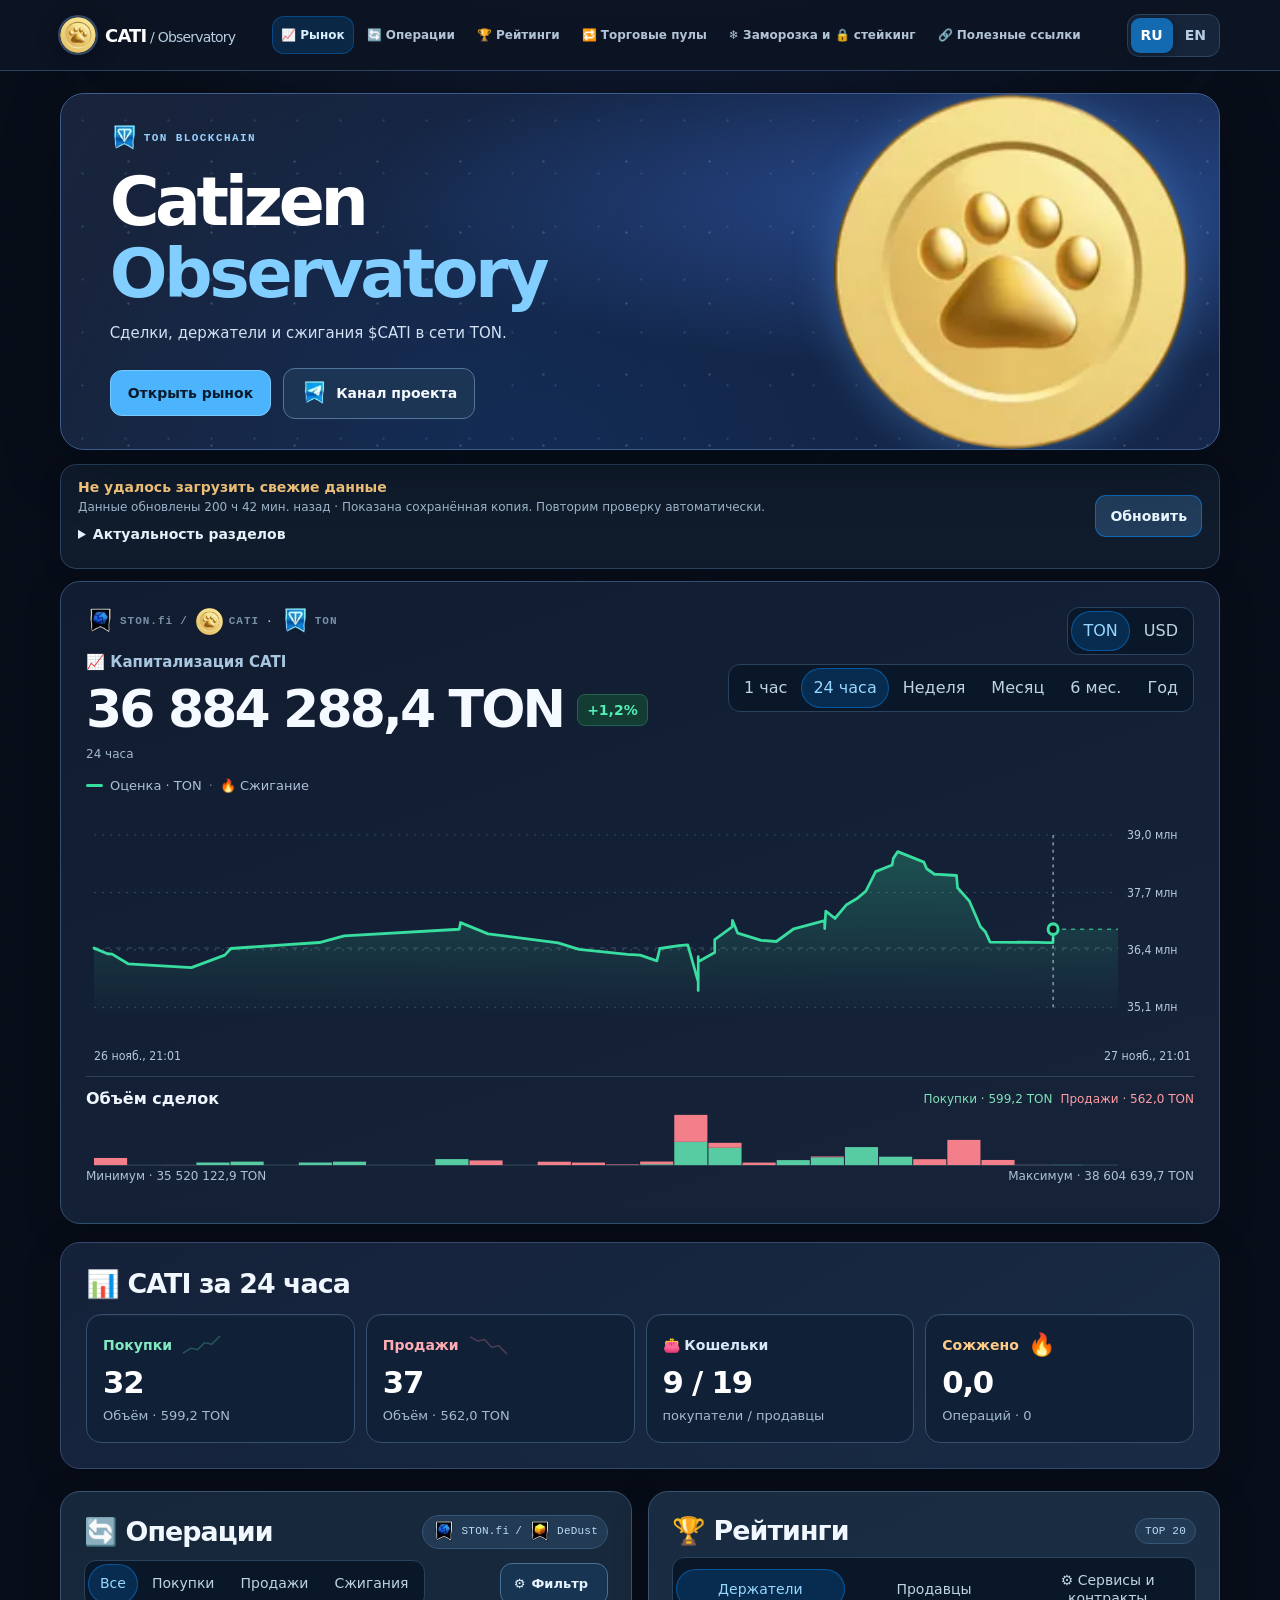
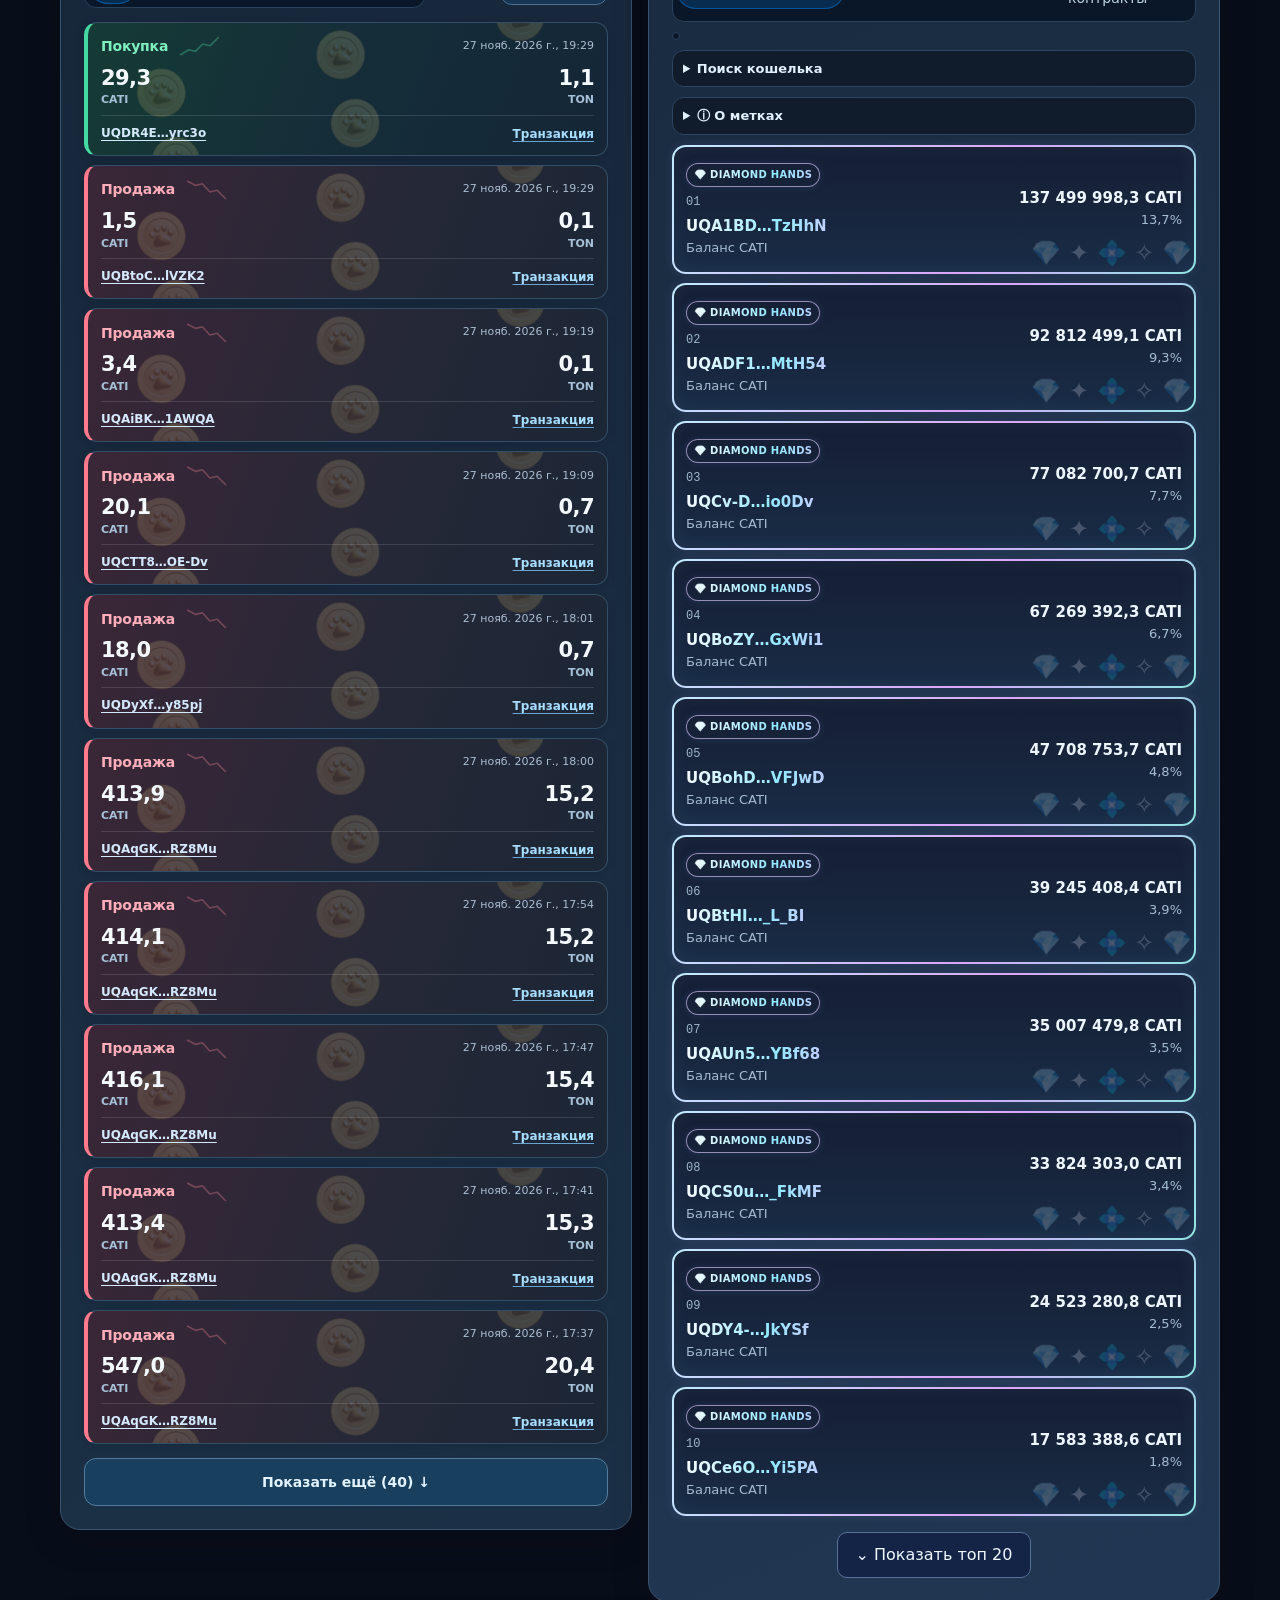
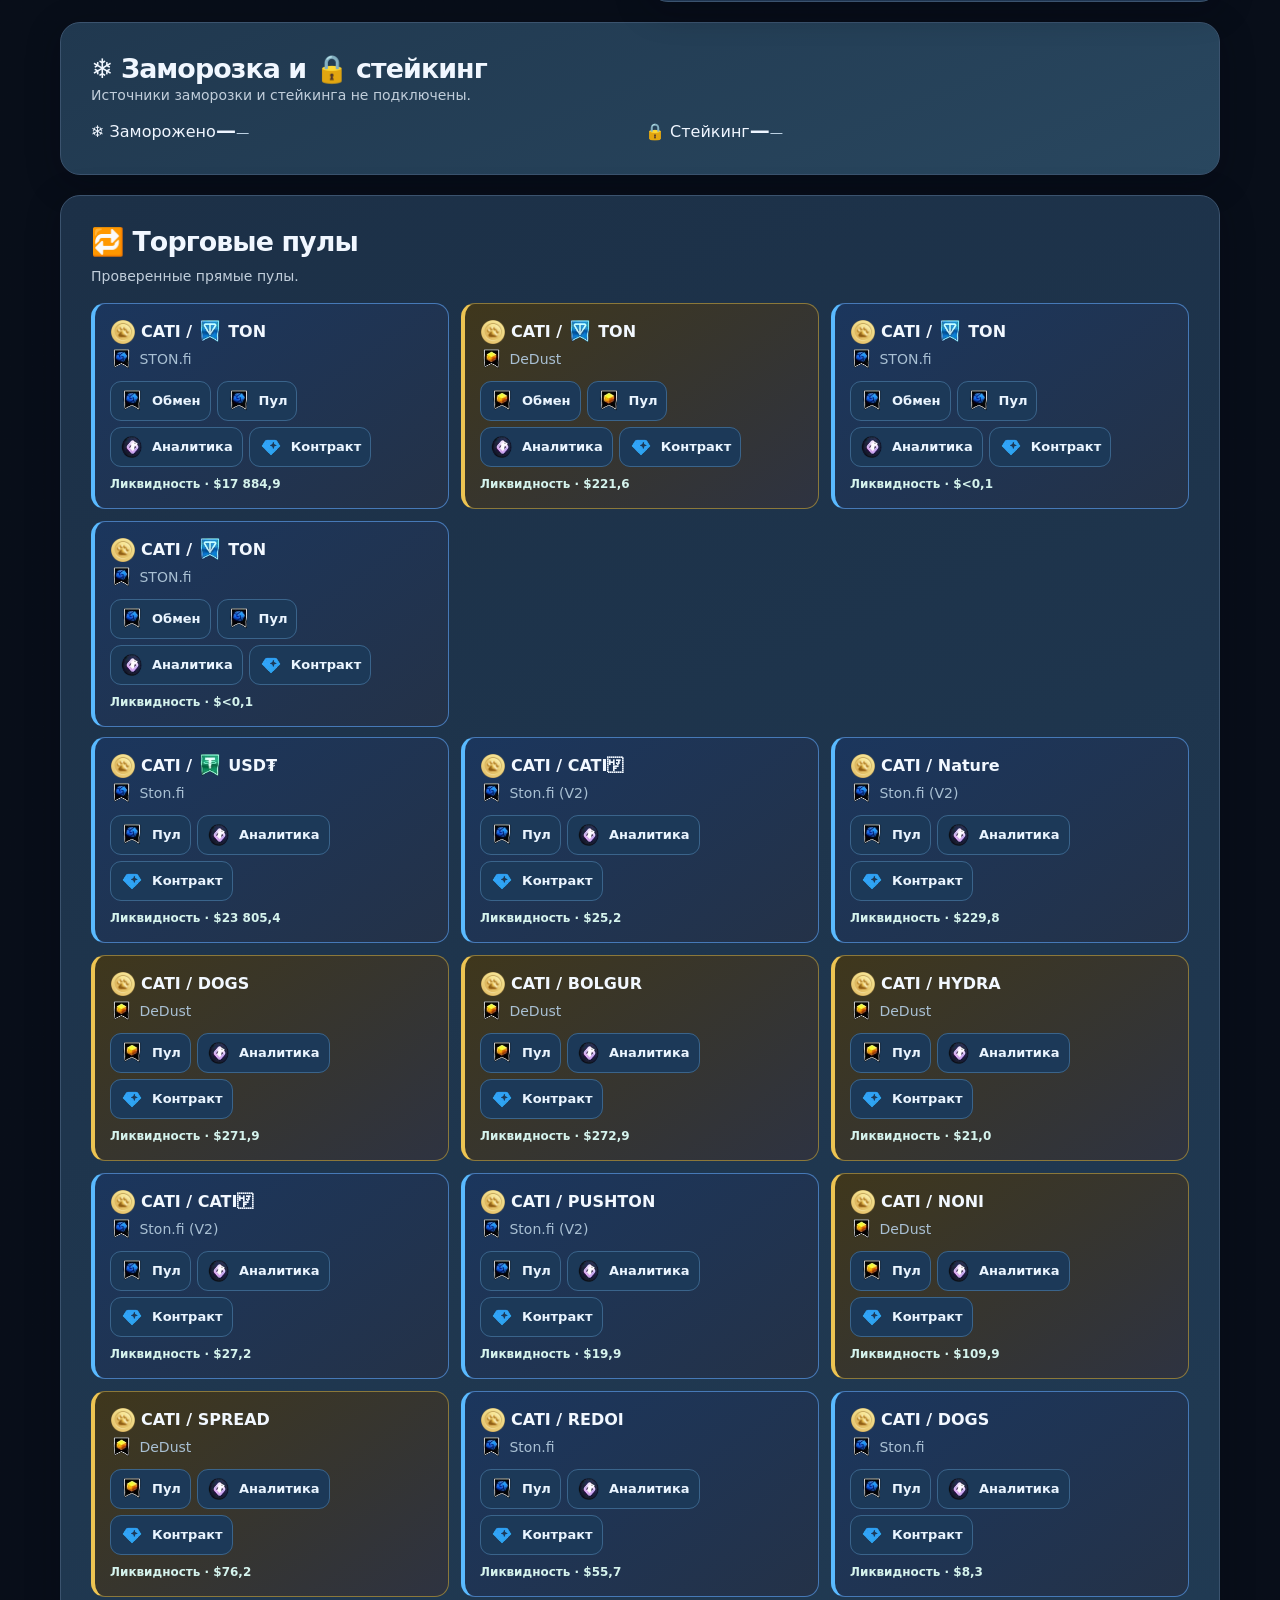
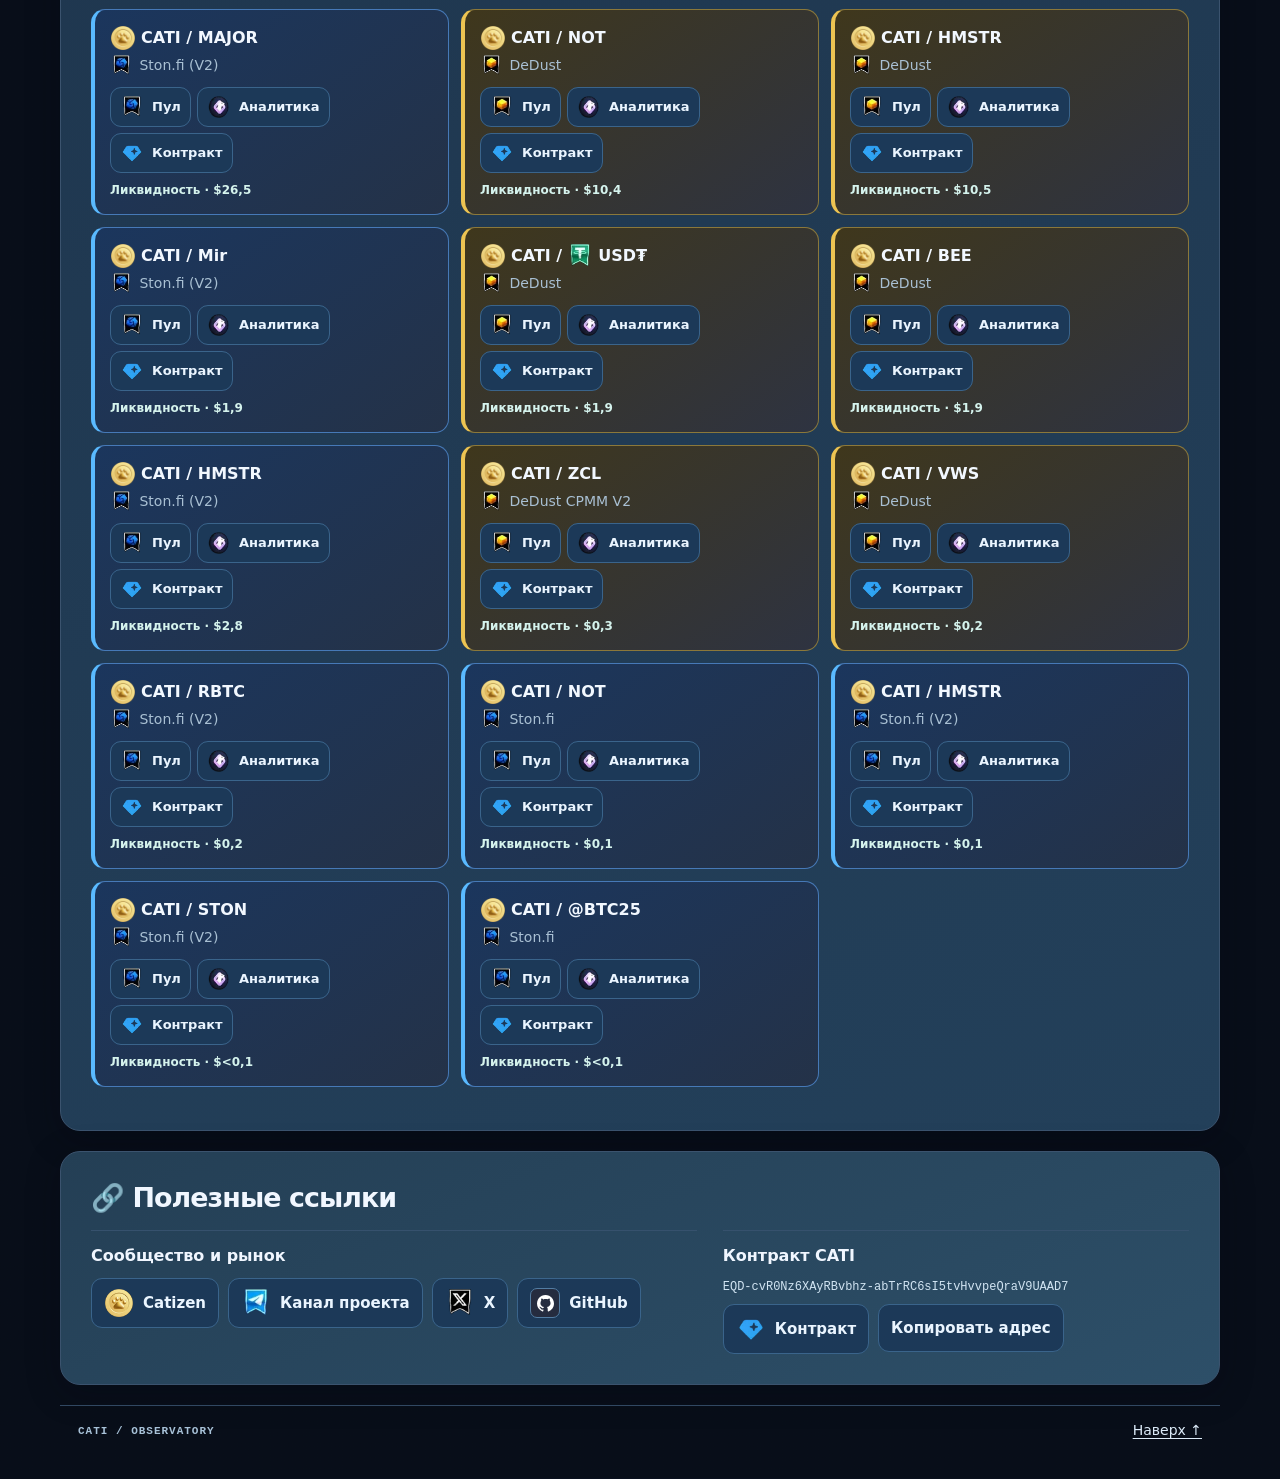
==== commit 42a86e54: "Refresh CATI snapshot" ====
--- a/index.html
+++ b/index.html
@@ -1145,7 +1145,7 @@
 <section id="links" class="panel resources"><h2 data-t="links"></h2><div class="resourcesGrid"><article><h3 data-t="projectResources"></h3><div class="resourceList"><a href="https://catizen.ai/" target="_blank" rel="noopener noreferrer">Catizen</a><a href="https://t.me/CatizenAnn" target="_blank" rel="noopener noreferrer" data-t="projectChannel">Канал проекта</a><a href="https://x.com/CatizenAI" target="_blank" rel="noopener noreferrer">X</a><a href="https://github.com/Freebielife/CATI">GitHub</a></div></article><article><h3 data-t="contractLabel"></h3><p class="contract" id="contractAddress"></p><div class="resourceList"><a id="contract" data-t="exploreContract"></a><button id="copy"></button></div></article></div></section>
 <footer><span>CATI / OBSERVATORY</span><a href="#top" data-t="up"></a></footer></main>
 
-<script id="snapshot" type="application/json">{"schema":1,"token":"EQD-cvR0Nz6XAyRBvbhz-abTrRC6sI5tvHvvpeQraV9UAAD7","updated":1795716834,"errors":[],"refreshStatus":{"holders":{"attemptedAt":1795716807,"ok":true,"lastSuccess":1795716807},"burns":{"attemptedAt":1795716807,"ok":null},"zeroBurns":{"attemptedAt":1795716807,"ok":null},"trades":{"attemptedAt":1795716807,"ok":true,"lastSuccess":1795716807},"rates":{"attemptedAt":1795716807,"ok":null},"pools":{"attemptedAt":1795716807,"ok":null},"identity":{"attemptedAt":1795716807,"ok":true,"lastSuccess":1795716807},"badges":{"attemptedAt":1795716807,"ok":null},"domains":{"attemptedAt":1795716807,"ok":null},"fragmentNumbers":{"attemptedAt":1795716807,"ok":null}},"holders":{"totalSupply":"999999995.930746181","holderCount":1629986,"holders":[{"wallet":"0:35043320a5f317b73df932516ab6342cab7972856e79feeb41c6d293e5e513cc","name":null,"tokenAmount":"137499998.32","share":13.749999887952239},{"wallet":"0:f8b8635d0786b77f9da660e65fd31d670a675dd4302facba692f46b571eb5360","name":null,"tokenAmount":"94632333.767","share":9.463233415208299},{"wallet":"0:03175530aee49b6b3a28e584bc908cde3ebde524fc6cfc97766e1a3eaba10cb4","name":null,"tokenAmount":"92812499.11","share":9.281249948767762},{"wallet":"0:aff83b4b03bdc45352cee2e228d24155071a9409c2d8bdeb1f6a7f7383dfa2a3","name":null,"tokenAmount":"77082700.672","share":7.708270098566907},{"wallet":"0:59fc07ba1a3710a79c60441a378d31b5d905e4e5ee328ce33e77702973d7b9ec","name":null,"tokenAmount":"76784716.71","share":7.67847170224565},{"wallet":"0:9088220df8ef860db2ebaf6a1f889aad2530c4acb9fd4b8327035f21dbb9ab01","name":null,"tokenAmount":"68750009.98","share":6.8750010259761245},{"wallet":"0:6865862d4fec3fc84660500c3bfbdefaec475a20cf04e1dfb57a9bc802ec46c5","name":null,"tokenAmount":"67269392.29","share":6.726939256373623},{"wallet":"0:58e6a5030306b17ec38db421f152f03327291e6cde4f6b179cc7ba6b3ef417c8","name":null,"tokenAmount":"48125010.01","share":4.812501020583288},{"wallet":"0:68843e1565b797436c277c8681ae43434c40b52005629f9aaca610eb3e5b1514","name":null,"tokenAmount":"47708753.68","share":4.770875387413903},{"wallet":"0:6d1c8aabf0aa9742cac58b4cd4c335c12efd834ccc372513ffe5a7de38e4ff2f","name":null,"tokenAmount":"39245408.35","share":3.9245408509699526},{"wallet":"0:149f9ca6d792b13d3ac5fd223aa760319b07c28878ee5a5923034eed643ed805","name":null,"tokenAmount":"35007479.797069577","share":3.50074799395239},{"wallet":"0:92d2eeb918cc5829de1718985f863bb5cedfcf603fe705d3d37d27dfbd0fff16","name":null,"tokenAmount":"33818247.365977422","share":3.3818247503592453},{"wallet":"0:d8e3e2ad5716b0654fd5bdaeca4ce865871f07a348c8d1a87279b613e58b8991","name":null,"tokenAmount":"24093148.23576669","share":2.409314833380783},{"wallet":"0:9ee8e6653451d75816a2e55dc2cd8b1d3baf32651d8631d31858ee8d275c188b","name":null,"tokenAmount":"17536522.74307384","share":1.7536522814434403},{"wallet":"0:64e45d43b8c197ba83d2a9c68ca96457b6951f0d1be62c54082db96319a7a27b","name":null,"tokenAmount":"17190973.52","share":1.7190973589954435},{"wallet":"0:fbb9b5a3b4e0bae1278a561cf72ccd4f75c5d4a72965279461d62c4c501a8136","name":null,"tokenAmount":"13722040.81","share":1.3722040865838467},{"wallet":"0:65815971e5f784d89ebba1d42f40d92f829b19dc9065354d19e8122105f1a813","name":null,"tokenAmount":"13279548.609","share":1.3279548663037855},{"wallet":"0:7a83214e0157da812845a14057bf7016d3b1f6edd968882101e1fe869eaedd27","name":null,"tokenAmount":"11249997.99","share":1.1249998035779099},{"wallet":"0:c6991c33aa01375f534b47b63d7ab096d43251367fe725bec176fc06555c9481","name":null,"tokenAmount":"7995670.5585","share":0.7995670591036413},{"wallet":"0:66a1e72196d64d6faf48fa4b2ea861f67b0484d2d14a59caf701d8c286ce44e5","name":null,"tokenAmount":"5738491.903615991","share":0.5738491926967371},{"wallet":"0:aaf3e7d8f9997d1b4ea556b4e56e34b20c2b8ac3ddd9240964b5d5277972dfa6","name":null,"tokenAmount":"5061008","share":0.5061008020594526},{"wallet":"0:d04805962910549b456752b9f2fbd362fdd7a86e2b34682e97a44b5a971c65fd","name":null,"tokenAmount":"4634244.688167765","share":0.4634244707025683},{"wallet":"0:422ed218e151fe84a9fc33f8d9087a2aa45e8b0e5c7acc856caff9ab5eafc744","name":null,"tokenAmount":"4364241.00493184","share":0.43642410226910444},{"wallet":"0:07b1a983d23838b86d05b420a42813f624f2cb4f4d91694d8ebacf0f5f4b02ad","name":null,"tokenAmount":"4169458.40865494","share":0.41694584256215245},{"wallet":"0:243c350dcdfe034d057e3e57ebd85ef9cfdabbbc13791170193200eee80c5ae0","name":null,"tokenAmount":"3144107.992255471","share":0.31441080050496445},{"wallet":"0:c9959a997e1d4e4383d8db37b86d2101ce78dcf1f1b3904d9888fe572ef0efd4","name":null,"tokenAmount":"2647887.355638686","share":0.26478873664136116},{"wallet":"0:37727c979c695681d93753eb4c1e8a2b55884a001fd792ecf23fe104e03c8368","name":"hippie-on-telegram.ton","tokenAmount":"2435658.956524467","share":0.24356589664357817},{"wallet":"0:04d842088c27c9aa1a9398f992c5a2bf3f162709d7d193e30615a82635995037","name":null,"tokenAmount":"2100034.999","share":0.21000350075455754},{"wallet":"0:c67d5f86d9a9ffda72659a2d2c2049b8918939d407bb58de1659bab121f6cd24","name":null,"tokenAmount":"2088472.68","share":0.20884726884985255},{"wallet":"0:d833462f172dbed49e2f4ec9ff18a531f142810afb3603940a26df305535ea86","name":null,"tokenAmount":"1902820.1112","share":0.1902820118943058},{"wallet":"0:35376072a02379119a540c197b10d943881e252878751be9192c7f03811a7cc2","name":null,"tokenAmount":"1900000","share":0.19000000077315823},{"wallet":"0:1ba5f2431bd3d4715819d03eb5b38d9d510228e642669217b5563fcadf9f2745","name":null,"tokenAmount":"1307271.549264992","share":0.13072715545846117},{"wallet":"0:6ce8da34fc8f0ac49da75bd8486a04248d149a1822129d2ea7b220b02069bdcd","name":null,"tokenAmount":"1274579.738496346","share":0.12745797436829345},{"wallet":"0:a212b811feed94df4108d86e51ccb7cb00d3a1ccecfc8d75392b66e454eb5ccd","name":null,"tokenAmount":"1182429.4228966","share":0.11824294277082055},{"wallet":"0:d887d0e2d1c4fc4126e71c970d33ab1896940000eae703bb1ab6cecc830777e3","name":null,"tokenAmount":"880064.690776928","share":0.08800646943581346},{"wallet":"0:13c75b319b581ff512edb2865c9d3ac20d199c31e594dd6436bee9590cd04b15","name":null,"tokenAmount":"846838.552217882","share":0.0846838555663883},{"wallet":"0:6cf8a5051a992ee14288dcf74aa00fc0d733431d90cf4b7975e8df06048f93ba","name":null,"tokenAmount":"810177.7","share":0.08101777032968187},{"wallet":"0:6c25b5f2fe5ef1a6a1978f611f61a50883fd50a0822b19176445fca931823263","name":null,"tokenAmount":"806598.686175211","share":0.08065986894574657},{"wallet":"0:0dd164c653aa2502dc0226a1c8a2834276316f95694521e0631d6784f5cf35b9","name":null,"tokenAmount":"781246","share":0.07812460031790883},{"wallet":"0:2bba7731f60fa78afdf2978cd9c73900b3f4b1c48deb8d9b37ab9ee4529bcb1c","name":null,"tokenAmount":"690628","share":0.06906280028103406},{"wallet":"0:c13d8006c4b3b6cd6777811c38749475aefa160d3702b9c92b4cf89bed875453","name":null,"tokenAmount":"666668","share":0.06666680027128413},{"wallet":"0:f99b14600ae44d2f12b178e8c6eabd78892ae82c5e45b6898f9deb7eb203f9c4","name":null,"tokenAmount":"625000.000000009","share":0.06250000025432927},{"wallet":"0:4559416d2891e9aac864832926d093ca79c9947857956f05b53788adfc2a3f1c","name":null,"tokenAmount":"605696.483861193","share":0.06056964863259257},{"wallet":"0:779dcc815138d9500e449c5291e7f12738c23d575b5310000f6a253bd607384e","name":null,"tokenAmount":"581662.901603078","share":0.0581662903970012},{"wallet":"0:79de6b73bb5e2934688b26964e17e58bc30912717c8aa76efc4ab76c186f95ff","name":null,"tokenAmount":"500995.48","share":0.05009954820386778},{"wallet":"0:8adb60dcf561fd5a9cb48a79e24d143dbfc0b3baecbb1ed25375f71d38761ada","name":null,"tokenAmount":"476505.744222851","share":0.04765057461618738},{"wallet":"0:dea2426f885320bd0a1c524fdbed0f9db77502ee4396b5a11aa839ce069789b7","name":null,"tokenAmount":"476501.439965979","share":0.04765014419049843},{"wallet":"0:5162318ccbf7fbc104b2e65f16f66301b6346d02f4f8541277a52e758f00e49f","name":null,"tokenAmount":"409455.759187792","share":0.040945576085397145},{"wallet":"0:72b0ac36cb68d4a4e01a50d126c4cf41a9483889272c88e1a075366fa1dc1a3f","name":null,"tokenAmount":"400990.003990207","share":0.04009900056219371},{"wallet":"0:822e7a66185ca8d655b7e6fc1d650ad1ffdfe3b7992034d6e1378dedb1c78bab","name":null,"tokenAmount":"390816.96","share":0.03908169615903334},{"wallet":"0:847ef8d4c68a679139057c047d2c4bd0870126ff50843935166aeb15d817e74d","name":null,"tokenAmount":"389861.43046396","share":0.03898614320504051},{"wallet":"0:5374a161ebc4d6fc5e946e471a31bf6ecf49f18aeba6dbc44517c3cda57f55ee","name":null,"tokenAmount":"379171","share":0.0379171001542943},{"wallet":"0:acfe82655705a461e253a6ef7348c69bdf586e6aa081a4661fcacc0b74ae3b9d","name":null,"tokenAmount":"350000","share":0.03500000014242388},{"wallet":"0:f00a1b22357073ad05e51f69899a0569e54f063a82dc93ec10d6ea16b6befeb9","name":null,"tokenAmount":"339186.28587667","share":0.03391862872569051},{"wallet":"0:fa23c4ec38d7220168911cd89849f64cce105346b6cae235b512673752a8d685","name":null,"tokenAmount":"337621.522318693","share":0.03376215236925607},{"wallet":"0:891959f97f3da51abb86dd051f2a1534eccbca1c4871421ce17a2caf48596b6b","name":null,"tokenAmount":"300007.92","share":0.030000792122080837},{"wallet":"0:f405142df9074811bb23b91b0cab30e506450011f422c52843102a0a10e5d173","name":"hashtag-on-tele-g.ton","tokenAmount":"295284.079670092","share":0.029528408087167786},{"wallet":"0:39455fdba7d4b291568915e51b439dcdc1ed0b21602f29d79ad65fa4ba65b38f","name":null,"tokenAmount":"277164.317206863","share":0.027716431833471496},{"wallet":"0:5b4097b6de49391fbeebbb1a703cd6e765102b52259336df10a2baad8bf20215","name":null,"tokenAmount":"272439.96762959","share":0.027243996873821737},{"wallet":"0:77ddcd61a7eb6fa88bc8fec26c696050832f2ed400c519f9eb1af48a8eb24487","name":null,"tokenAmount":"266522.94566608","share":0.026652294675062953},{"wallet":"0:4f01e104e8c785a23bc3d5c02d3e8dbb9044b37de6692882e3306cd7e7928d6e","name":null,"tokenAmount":"247559.707766","share":0.02475597087733833},{"wallet":"0:ee5ecd3eede65abf682a7493c9ff56fc6380718cf8509fdc5f5a443240e49f09","name":null,"tokenAmount":"216724.866944587","share":0.02167248678264955},{"wallet":"0:9650baefe1a7d54893516da54ee8b709a118ac76715aba39c1429b4a497047d1","name":null,"tokenAmount":"209379.650700167","share":0.020937965155218594},{"wallet":"0:cb7e57ea7942ff5ca646a239960df65298218c4218a72e4e76566d6d207249ef","name":null,"tokenAmount":"208331.66","share":0.02083316608477544},{"wallet":"0:8ccf913bc0e0314ee3cd1493de1eb4216430d57229f6622e7cf86537d918fe15","name":null,"tokenAmount":"189267.04614176","share":0.018926704691193567},{"wallet":"0:001386f7d414707d2ec36f57400d8c4b944c31a97e05e2de218e10d811128aa4","name":null,"tokenAmount":"188000","share":0.018800000076501972},{"wallet":"0:00812bcece3b8815ffb0ad0d9114e18ca6a5c01f581915c32a111fbc89bf8cda","name":"check-hashtag-on-tg.ton","tokenAmount":"186362.778311749","share":0.018636277907010643},{"wallet":"0:b496b8f73b469ff06a2d89e62c4d70a103fc228c821537b49dff092060bc281f","name":null,"tokenAmount":"175234.78113","share":0.01752347818430748},{"wallet":"0:fdcf1ae6fad29caffdf92af19193728be30312390809ad9cbdc835ec11139688","name":null,"tokenAmount":"156666.65","share":0.015666665063751636},{"wallet":"0:dd1c4bbc6fcf19fb1a994b7acba967c9c3cf91e076bf9fb33ccda14a5448608f","name":null,"tokenAmount":"155766.42590735","share":0.015576642654120313},{"wallet":"0:66a3d5bff5364d955cf31fa7ff2fc0880b83791ab62cde8f2c8d4b0b5d1ccb1c","name":null,"tokenAmount":"128264.438277474","share":0.012826443879941456},{"wallet":"0:74318e188c65f595c541de95dbf58754c3b0b24949bcade4180d60df3a92cd80","name":null,"tokenAmount":"125333.35","share":0.01253333505100132},{"wallet":"0:c67870f33ff7cb584147b81b9a16e907bc1bf7829018e5423ad38394f90110ce","name":null,"tokenAmount":"125333.33","share":0.012533333051001313},{"wallet":"0:50f17c198fec0a0afd022fdee4a4ad5de8c0e5b5a9daaf93817744fe6525fb73","name":null,"tokenAmount":"123000","share":0.012300000050051822},{"wallet":"0:c9fba3e059abe2a6097ab8a18f4886a4fe29fff3e7c5a956612a02a4d4ba4a48","name":null,"tokenAmount":"120427.0320155","share":0.012042703250554817},{"wallet":"0:11b7c9cff189b108ce62228a4e1dd8cf4525c3ca6e6543b69255dc322e71a781","name":null,"tokenAmount":"119790","share":0.011979000048745591},{"wallet":"0:c7b93d8a8aee6cbee38043d25dbb48ca690d13070c310dffb7a2ec4797cf9179","name":null,"tokenAmount":"117316.690655813","share":0.01173166911332044},{"wallet":"0:1995acad63498d7ff657f8c1838e427605b3a2ade71d06e741311e079472723c","name":null,"tokenAmount":"113675.786892608","share":0.011367578735518363},{"wallet":"0:2a85e11ece1748d4ccf50fc2ffc8e3e21be1abcafb9d6fb130d57d55ca2dbf6f","name":null,"tokenAmount":"111813.05","share":0.011181305045499568},{"wallet":"0:0b3c1bb274f1f91e15658f231f2744ffee347556b1399263711627d326d4367d","name":null,"tokenAmount":"111375.851024665","share":0.01113758514778816},{"wallet":"0:dbad42632c01a8e2fe6ae0018446869b8c318d1b9b70ffaf16c1fcc65f93b217","name":null,"tokenAmount":"109236.865814816","share":0.010923686625932854},{"wallet":"0:6d3f1af7c69121ffa58c19e0933abba54a6428383b8edcfb083628a64c07114b","name":null,"tokenAmount":"96314.57044796","share":0.009631457083988843},{"wallet":"0:1fc11a7f7f0872dad37ce58994a7554fd14a3f107bf344e4ce8ce43e9182297b","name":null,"tokenAmount":"94000","share":0.009400000038250986},{"wallet":"0:c014749c5b7547d705176df55d6e01c0032f406827dc10c432141f4de7b8e08d","name":null,"tokenAmount":"94000","share":0.009400000038250986},{"wallet":"0:247228309235fb1e0b2185edb4e6f54cbc78165f3fa6ba8df8520328db1ba9b4","name":null,"tokenAmount":"84004.576932944","share":0.008400457727477995},{"wallet":"0:871d2d96a24f7a252f36f58634a17e64a8962af499a2ce24c271df42826d73cb","name":null,"tokenAmount":"83333","share":0.008333300033910312},{"wallet":"0:c3223f05297b6da85b3868b3b563b54ce474a1e1f9989d5e100b828572bf95f9","name":null,"tokenAmount":"75200","share":0.007520000030600789},{"wallet":"0:7e0f980a07cdf29c909fdb8ca183f95c5aaed7eed8cd43a8d7cf4b97b6490f4a","name":null,"tokenAmount":"64829.695904035","share":0.006482969616784349},{"wallet":"0:a73c6a4969f4c486f6ce82fa5097cef799f121205a68ebbef684d12af6922b01","name":null,"tokenAmount":"63931.7695462","share":0.0063931769806354595},{"wallet":"0:0344199fa27f47e26e30c197d954dff5857c6fec5f1c849a17d8a64a11b62171","name":null,"tokenAmount":"62863.383219058","share":0.006286338347486506},{"wallet":"0:5f707171eb03076d4773c3d32498eafc2b0c32958c02e381c7ad33c7c0674026","name":null,"tokenAmount":"62666.67","share":0.006266667025500659},{"wallet":"0:8aba11fa14f28beae5b91d23c87d463650faad9f73406f47ea6db695d27cb30e","name":null,"tokenAmount":"58981.395346507","share":0.005898139558651727},{"wallet":"0:1d476448ebc72ec39c12d80b2dbc3ea290b346d538e902567269813fd7511535","name":null,"tokenAmount":"58664.90652397","share":0.00586649067626924},{"wallet":"0:8e805e74db5991fad61bc86e270b87be7a170f4cab45bbd866563f5eca3ba5ed","name":null,"tokenAmount":"58336","share":0.005833600023738399},{"wallet":"0:6588410c8559181bbdbca0032a6bd8efda7ed09b8d2e49cb44a795d54e1a7838","name":null,"tokenAmount":"58265.649648","share":0.005826564988509772},{"wallet":"0:bae05242f994771bd46921636f5fde6f1a0cef850c512b607895d51c9922967f","name":null,"tokenAmount":"57101.29","share":0.005710129023235964},{"wallet":"0:9b0650909076975eebfbe55456a2ef09cf750e365ce6e16afcca973e493ce338","name":null,"tokenAmount":"56677.260126058","share":0.0056677260356692155},{"wallet":"0:11b72624173af2d174625051be3e654a6c01bc8e0b6007b2e664f9938c5bcb29","name":null,"tokenAmount":"54900","share":0.0054900000223402036},{"wallet":"0:207f09479b1e62214eb4fc68ca39e5485add426b5d5bada539b4584eb3bbbfb6","name":null,"tokenAmount":"52691.375890297","share":0.005269137610471158},{"wallet":"0:62afa49a1de8c0d2a44e2fe0753f1f3f411393dddd438a70ed9cc21b45d945c8","name":null,"tokenAmount":"52556.269766231","share":0.005255626998009581}],"asOf":1795716807},"engineVersion":"1.3.0","methodology":{"valuation":"last observed swap in primary_pool times CURRENT total supply; not circulating market cap","primary_pool":"EQBJ_X3ysvgOGUo6XB3eUTCvagarGeA3X-QD3lxSqZzQbQ4w","sellers":"sum of successful supported native TON swap sales; service roles excluded","holders":"balances excluding known services and identified contracts; unclassified accounts may remain until verified","burns":"accepted burn notifications and zero-address transfers shown as distinct evidence","usd":"historical TON/USD rate from CoinGecko","history":"incremental confirmed swaps; missing intervals remain partial"},"serviceRegistry":{"asOf":1795715591,"source":"https://github.com/tonkeeper/ton-assets/blob/main/accounts.json","sha256":"4286bd47e11399901a7d713c9e98a5dba17300d76fe272f4f5d46110a84f4e2e","entries":{"0:ad8afecfacc248996885d8be6824280f9f3a7e54c2f6080b7971b9f556c280c4":"Crypto Bot","0:dddcd3cdad60af4c0d69389f567ad51d0c263fa4968d655ab424c69aadaf9322":"Wallet Bot 1","0:436a76c2794a88e3fbfec6b9c0374fc8db046f10868b835420d9937973a665d4":"Wallet Bot 2","0:6e814e6450e8c578067bb656298fb4d01397dd15018d7f34dc369eaba4c2111c":"Wallet Bot 3","0:5f00decb7da51881764dc3959cec60609045f6ca1b89e646bde49d492705d77f":"OKX 1","0:f15db2c62cd86aff0860d39c491fc73a31395fafeb5945e644498562260c782e":"OKX 2","0:e7e86da08742ed933434ffeb8f08a63c7e100ee842e25f599a9cbf0891574a6c":"OKX 3","0:0338def34b84c6ee9134a04ab1601450be446340a37ae259de57cb37bdb590cd":"OKX 4","0:a30a49ec725e9f57244b66af4c2da7ab76004b4fce80d3a34b1cd0c37762abce":"OKX 5","0:24da1e7b8da901e5b3dd0f98c397feb6e5a5ea483195a8b6bd0682cf2c5327ae":"OKX 6","0:7f2e84c723d8b6b6b1aacf810c8c26ab23c22022b464b87104b2d3065b0ea70b":"OKX 7","0:854ec4521efd52ad43bcf1988e4c44ebdf9a26ad18fa51abfdb685fc3b348a5c":"OKX 8","0:f9bdc0de461c1a2e002fada9550bbb095c8f9f73668d70c517a9cc7e050f8e5a":"OKX 9","0:9b9b739de2527ae72d21083f5198d710c7288453b4733e57ecadb2e189ac829c":"OKX 10","0:b31535e934db05bbc220267467903c8108bdabcbc2a06588838b726ddf589ef0":"FTX","0:57eb74407604a19f7e04005315ef70aeb7b675e6551977586756f6baf12125ee":"MEXC 1","0:1c7bd690f4f93de8b93db5790129dab65926c6e1fc9b57380089db5529516630":"MEXC 2","0:d887d0e2d1c4fc4126e71c970d33ab1896940000eae703bb1ab6cecc830777e3":"MEXC 3","0:7994848c1fcbcbc57a6a5a987b66eb424b8b54e10759b6b514a66b600c2b0eef":"EXMO","0:8d195793baad9a08c46dc353aebe999341dabd07721b9725f19e18abc3d10d92":"EXMO Cold Storage 1","0:26ab8ae763a3a7c3067d882b7b01cd5d37254cb8768f57b6a47c00028effc7b8":"EXMO Cold Storage 2","0:0130c77346e9ed82df677d107ad6a775c11f9c18f6a05c0dd17906b355850dad":"EXMO Deposit","0:342a359e38357c083968129fddddf049ef5c47315bfbef27505a356bf9f02d65":"CoinEx","0:555f3053e257130374bb831ae0e219e5e5f9ec0ca8f8a0d133369d3d690c64c2":"Huobi Deposit","0:85af78e8d035e920117cda654615cdf371d464480b629e110d3c5310d85ab362":"Huobi","0:80d4123841167ca989ac912443cc99a4b9c1a87584536427ff6fd85c92395ae9":"Kucoin 1","0:b37e57033db21d10b950e6143b658c10c3bf425bd193025960aef7f22dbcf4fc":"Kucoin 2","0:07ce60b7e5f255a88c3707f3fbc79e2cf924ed6b4b7d09c6324f0ba2338a48fa":"Kucoin 3","0:a14b1f452385b2bb984ad2c4441e1d23cae071fdfc096dfba53ebba3b6ff1d10":"lbank.info","0:75726a716f747e60b0371cb0d5d35471e8e1e931003fecc3a0961a8bd82c09c7":"xRocket Bot Cold Storage (Old)","0:c1dc654b598ab84cda4f12372efed8907cedf0901865a58649087373e01b1c24":"xRocket Bot (Old)","0:45614fee399c43d77bb597558791831bc0ee31754cbb2b5b1fbf5a3488ed9940":"xRocket Bot Cold Storage","0:011a8f0a0b36b779af033473274966666d1cd6fb4e77df679375fbd6f970d012":"xRocket Bot","0:c3f1da8ecda8f8cd42bace224ea3f1b6971eaa7f54c492d4d190527b4f573f7c":"Bybit 1","0:4a1f3ebcc66bdcefa90245bdf541a50ada1c688a487534b1587abffd93038834":"Bybit 2","0:cd525c15904d7b4027eae08b318624260f371ce8c9f4fcca0cdb7b583854107c":"Bybit 3","0:ae62a192da96e266161a702cc9f6de91c0c3441f17ceba51bc442dfb2031a30a":"Bybit 4","0:e3ce05c4da977132c24a3b102da8b5fbf2ea9173337b49de346e4a4b057f7579":"Bybit 5","0:e33ef85d174eb457c072d1ee10215b69ab9b64192f7421302ab1c8e26b7ad4bd":"Bybit 6","0:7f97f36dda3f7dedc9e12f8c09c4f89e7fbc17527ab3f67de4c3b155297a56e4":"Bybit 7","0:7d133d4e425c8e00de015513a44e66e6d163b21e71720aec7579965e5de28c55":"Bybit 8","0:f2dc1860686cd658987e2bed8216532d8c004460dadea907cc7d4ad7236c496b":"Bybit 9","0:4a1c20bc9a6f9294f75f1c87a7f383a8b73a483a2e6dcb3630ddbe78b3ccad00":"Bybit 10","0:008bb088e81e38d583826901093567027cc1575ec744ac354fa4eeec302d166d":"bit.com","0:1882478daef1b7ed200cbbdc201bd4ed0b24c2e5f1a4c7c15aeb7e3b1a759193":"Coinone Deposit","0:a4d2072b1edc1355fc7fbee0095beec7889a2d3cfaa9edcf2ce9e128631abbd6":"Coinone Withdrawal","0:f3f4ed0913ab555d023745058f1a6c55a49d4876593cb9bdab1f780a99b185bc":"Paribu","0:f9873509de5a2f97f7b2805f5f7aafab447f43c91e751cc8efabc6d2ea09d78a":"BingX","0:b496b8f73b469ff06a2d89e62c4d70a103fc228c821537b49dff092060bc281f":"Gate.io","0:60ff0b28e2b3839bef250a81be9f2e78a6265b980ec5d24df4e44bbff2c3fb25":"TIDEX","0:23eef28b6da5a368d6c0b8028fd5ed47c26758676bc9db1b5653caaadc969f91":"CWallet","0:00ffafa9fb3d4f837824436d19953c792be6632af73a9b82c4dc69ca07195087":"Matrixport","0:b58c73481f25a280f9705ab3424be850614d823256263ecfa049fa9fb917720d":"QMall","0:00b402b789e5626e1c61b50c5dbe2024426e92f16c0c2fb735396df96046b5fa":"BIT","0:2c54797319837b4c6d014fc991c1a8d4294dfd4d6cec4937e370f1f27db0423f":"Bitforex","0:6a5a76a1538cf9596590ec3708470649c342624bf92e63a6a7a15254ededa904":"Bitfinex","0:59b065c5d66261a5317660e96eee476aa6a11b749bdcbe8c0d1f3dbf24200d1c":"OMPFinex","0:3cd5ad54b190a71caab984b0f210e3742c7f2147b7e9073377d7c6b470017362":"Bitrue","0:6c53cd87cc0d33486db42c1c7fc03dfaeb2f7b815afc368ab1aee567edda3f72":"Coinspot","0:9a582c23266b8ea47eb71118a3c040d42b230b2266fecffe2d3cd390c0922c35":"BigOne","0:dd528505af15c6e5206bdd8f6c9a3b541f80ca98ae8a5066ab3ff8de1ff5e678":"Farhad Exchange","0:2b6f3cda567c385f0645486f3c665a451f56b2969d1be57d86eb77c6077a81d1":"BitTime","0:cdf7f0d7c09036f064272e3c429ed570be49ef29eb3a735b64bbc17915073732":"Bitget","0:e9c0a24ffaa6aa4f228890e71ae9550bfc53a6c57e643bc31c240e18727ac1ce":"Bitget2","0:336502faf83ef5b532d315ba71450b661c90e83fce64d8bc1fd2bf642f3555d9":"Bitget3","0:b308c7f9b4f596f6250175885972549871b05c70ed3619fd5a939401eea972e4":"Bitget4","0:e2d1df206b372db1f3b890e60d185b67aa0c9f1b6b6ff60a05091c8c01b40ac4":"Bitget5","0:7a0dc94da9f48b968dfb87be38d4fab7286288db7a04d3081feee177376d9089":"Bitget6","0:8785ef5ebb0fd24c6911d10f43c00961e9748fa54297a1ac517e3c5fe76bb0be":"Bitget7","0:213b6804c2082135a4a803da8e3b30cfed51aee9af2ad2100334b7f4711d3bcc":"Bitget8","0:573dfe99490a041703e977e4724135c5b8bea0bea67839612247451ca9d5c4cb":"Bitget9","0:de2519a527de7e1d4c1028bdb74e022b28a6e370e4fec3fc27d8d971308f99bb":"Bitget10","0:06476e580e250d0abec5c365a711833483c581d57b908be37d56bdb0e338c312":"Bitget11","0:c9959a997e1d4e4383d8db37b86d2101ce78dcf1f1b3904d9888fe572ef0efd4":"Bitget12","0:c07e51e5b694937758f45f4003071c84f4c4a68bdb168a22c3d6c8b89cd6186f":"Bitget13","0:1797a5c4c50a2b312ce9927ff6f12efd3b0b58ff311445118c2d2e64312b5d79":"Bitget14","0:6083005b354ab1c4785aa8ce8293ee5c9c182e9248f27e9c9074f35c16342083":"Bitget15","0:f99b14600ae44d2f12b178e8c6eabd78892ae82c5e45b6898f9deb7eb203f9c4":"Binance","0:8e91b50381c36dd42accdb51f5cb5d96848568b4924f8079b1a5ae7e10f43eda":"Binance Hot Wallet","0:ca1d9edeef40b3a9dbd9082f3767859547c3ce0bf641d09d58e33a3cf06fb309":"Binance Hot Wallet","0:a2faca7adfebd5c5970108d1f79065cef32b0c143fb13489066b684cdd7ee95c":"BitMart","0:5d5a830e48214791f4ab5352900c624d3bff3c5efd630196b180158eb789990f":"Nobitex","0:cad898b200a0934ee416c2039bbf3f5d7f1a323172875b3c19d378a6f540f7b1":"Nobitex","0:4532d5bcdfb05d3275cbf255bc91c3635cd48d63b719441581c5542a4750fdf5":"Nobitex","0:a32d52ced80a23fe4fe90ba94593ef686de03f9fbdaa069e642826a95234b982":"Nobitex","0:fac8ffcb6f89572a1232d59e91c65909ae408663fd2ceaecd35f35b5e9d670f4":"Bitpin1","0:c14ce5d772539be26fde315a505a1e0514104e76eef776f0b845e57df0557ddb":"Bitpin2","0:dd36441bf4aa8a6a6ecfd763efde1eb82dd86bdcfb1456b45ff4b73f87657184":"Bitpin3","0:402f5d4f4f8bea7b0bd511b9d3771834c1a22bbbbc8a326035eb07aa24f5c9f9":"Crypto.com","0:ca6e8f2a3dfc875b8673d8677f3818c4b8c02d1aa481a86a0c61bd09f8269f1d":"Foxbit","0:60def37fb0e6f41b18a73c2496d96b25442344864ca0ed97189a6f37e2439c56":"Richamster","0:97ad93444915089e812238ff10abe9066d0b03ea3dba2a8630fb9c9f88aa455c":"Wallet in Telegram","0:1f5806c73d03bbc96eb7eebf16067f1f2e8e270cfa16d57001aa9eaf7456f008":"Wallet in Telegram","0:1b44ec553616b0e4551037038834bdf0bdaa1f0440e10f3331d9841585612a68":"Wallet in Telegram","0:cf06c94efdae26faaa1d85092fc4daee78eba09e69c36dac051c1d8ffde35f40":"Wallet in Telegram","0:91887059ba56a03790b0696d7a402ac0691dff62fcd398e813f97d3b2736fa58":"Wallet in Telegram","0:6db0f022632b6269f0d4dbf8ea60a8448bbc2bcfc6812e31af8cc6405c268af7":"Wallet in Telegram","0:dd6ff02c59634745529b99a8d5beeea9f6c38a9188e6a7e96a424e3820c8ac0a":"Wallet in Telegram","0:023895aef955024920a291c6f3715e291df1b3dd254eafa8b09e21a2d58d5897":"Wallet in Telegram","0:f5066318091a8cfb530ec732104ce38f7783d92a6679ffcc0ce0960b0e94c7d0":"Wallet in Telegram","0:0c5684355f5410a923fb7dd59314905dc7ff157b28c9130671c7a4f17007e898":"Wallet in Telegram","0:23fe558cdf44249381aef36472e64a5072a24ba97fb61b2f5791da6013aec92d":"Wallet in Telegram","0:b7be71ac1b40e436db36721d9c20e82d44e78fc1e86a8ad15e00b1cc16831dcf":"Wallet in Telegram","0:55b7223f04dd1f2e1b3f28e4ad628fe6cab60004f280fb0a58cd27fc590b2eac":"Wallet in Telegram","0:659dbf460831a72795c4a9a9872fb4a3e7fd302783068dae53e8f2a5c150084a":"Flipster Deposit","0:d0a6eb95408e95ce97b0ca597fc523ff4809523635e8f519e00fdcbdf42f0c54":"Flipster Withdrawal","0:ec85cfc7fd1009362e421b5a0141f510d6540107ab73e7829fda1ef9e97a75e3":"CryptoBot","0:817438e5b0e6eb113ab74d73fc95f7ec19247dbe6ee27a42c3d0164d614c3ca1":"Ourbit","0:66a1e72196d64d6faf48fa4b2ea861f67b0484d2d14a59caf701d8c286ce44e5":"OKX 11","0:419712bc541c4489d6f1c38a105722d293b8847fd54f2717ad69142911b8be5c":"Bitfinex 2","0:6c25b5f2fe5ef1a6a1978f611f61a50883fd50a0822b19176445fca931823263":"OKX 12","0:14de4b02647941779108b7b99be85596260ccde813351000055d744dd8aba04c":"CoinEx"}},"identity":{"byWallet":{"0:d887d0e2d1c4fc4126e71c970d33ab1896940000eae703bb1ab6cecc830777e3":{"role":"MEXC 3","serviceCategory":"custody","roleRegistry":true,"roleSource":"https://github.com/tonkeeper/ton-assets/blob/main/accounts.json","roleChecked":1795715591},"0:f8b8635d0786b77f9da660e65fd31d670a675dd4302facba692f46b571eb5360":{"role":"Binance","serviceCategory":"custody","roleSource":"User-provided attribution, 2026-11-22; ownership not independently verified","checked":1795715591,"domain":null,"linkedDigits":[],"activated":1724397097},"0:b496b8f73b469ff06a2d89e62c4d70a103fc228c821537b49dff092060bc281f":{"role":"Gate.io","serviceCategory":"custody","roleRegistry":true,"roleSource":"https://github.com/tonkeeper/ton-assets/blob/main/accounts.json","roleChecked":1795715591},"0:66a1e72196d64d6faf48fa4b2ea861f67b0484d2d14a59caf701d8c286ce44e5":{"role":"OKX 11","serviceCategory":"custody","roleRegistry":true,"roleSource":"https://github.com/tonkeeper/ton-assets/blob/main/accounts.json","roleChecked":1795715591},"0:f99b14600ae44d2f12b178e8c6eabd78892ae82c5e45b6898f9deb7eb203f9c4":{"role":"Binance","serviceCategory":"custody","roleRegistry":true,"roleSource":"https://github.com/tonkeeper/ton-assets/blob/main/accounts.json","roleChecked":1795715591},"0:6c25b5f2fe5ef1a6a1978f611f61a50883fd50a0822b19176445fca931823263":{"role":"OKX 12","serviceCategory":"custody","roleRegistry":true,"roleSource":"https://github.com/tonkeeper/ton-assets/blob/main/accounts.json","roleChecked":1795715591},"0:c9959a997e1d4e4383d8db37b86d2101ce78dcf1f1b3904d9888fe572ef0efd4":{"role":"Bitget12","serviceCategory":"custody","roleRegistry":true,"roleSource":"https://github.com/tonkeeper/ton-assets/blob/main/accounts.json","roleChecked":1795715591},"0:35043320a5f317b73df932516ab6342cab7972856e79feeb41c6d293e5e513cc":{"checked":1795715591,"domain":null,"linkedDigits":[],"role":null,"activated":1762346318},"0:03175530aee49b6b3a28e584bc908cde3ebde524fc6cfc97766e1a3eaba10cb4":{"checked":1795715591,"domain":null,"linkedDigits":[],"role":null,"activated":1762348026},"0:aff83b4b03bdc45352cee2e228d24155071a9409c2d8bdeb1f6a7f7383dfa2a3":{"checked":1795715591,"domain":null,"linkedDigits":[],"role":null,"activated":1732611849},"0:59fc07ba1a3710a79c60441a378d31b5d905e4e5ee328ce33e77702973d7b9ec":{"checked":1795715591,"domain":null,"linkedDigits":[],"role":"unclassified_contract","activated":null,"serviceCategory":"contract","roleSource":"https://tonapi.io/v2/accounts/0:59fc07ba1a3710a79c60441a378d31b5d905e4e5ee328ce33e77702973d7b9ec"},"0:f7d37013b647ec454ac879af92cc2cebb458b577735810583e06507277003ffc":{},"0:d81d268a7f96a8d2265b676e665abad7702dc6d289021d6c57280e03580c2f66":{},"0:2a18ac1734f34579e6a6c2a9e738bb5799d21e7a73ef106895c00c34549a9167":{},"0:df3a59210668439e552a9844697f30c64ae99104d98b2eb100290c97fe0a91a9":{},"0:1b4d8d1f5e789bd3077e683e0bc501700ddf492e66b81ccbd8da92ad8d528473":{},"0:ad4fbb412b5ad209f940911bfc534379857f3df210f4ea3afa03eceb8c6730a7":{},"0:8cb75314db1f4fc3d434c3a34352206b19add1d618dafe63dd3a7ea38356c570":{},"0:5f429ab8b4dc3e6fb03deea2da9ea91a4b4404b7e447a6995cd136a17993bbb9":{},"0:24e54e98d2b558356d87119ebed07a4dbf4e9a0e37fe8ea6e103de2d85029c9a":{},"0:766e5f1b208e96777f2eea166678461af166231140d67a6100af871783f2d1f7":{},"0:f0f02a8ce2b3c15f01c98b763a4e9627f7915ee2f71fef4b52b9aa98e797bf47":{},"0:4f31d54c3a560db9937b670566ef9249da893edbd97a3ab0fecf35263c7394fd":{},"0:89e9e575b946391ef9bf282bd5603ad3dd443af79f228a885cf878586a5a7046":{},"0:f156b0451879b2c6f2b5ff0cc9126a6098eca57b2bfd382edada725c493caf30":{},"0:aead1bf10028e8478a97259106aa3783c7e7a28936b4e541048e9f7ecc2cb427":{},"0:ce01619bea42d4c1742b4922aaf025efdb643553dc6479dd54ef5408b6038b72":{},"0:2ccdb55ef7e55ad8ac2bad16e7924c53db5ea9b283d82cb6b08442f45fdffd81":{},"0:9220c6bb01f15dbb8840e81377ce3607d525733c28f0eb678bbdf0fbcf989d82":{},"0:7600ecff1bab20b2e039ebf73ae01ee555d5f47bd2d8696e62d454146dc6b0f1":{},"0:5041d498efe3519c4c45bb979a4a72bacddb7ad015f7ae5b1690c8c173e6a083":{},"0:9088220df8ef860db2ebaf6a1f889aad2530c4acb9fd4b8327035f21dbb9ab01":{"checked":1795715591,"domain":null,"linkedDigits":[],"role":"unclassified_contract","activated":null,"serviceCategory":"contract","roleSource":"https://tonapi.io/v2/accounts/0:9088220df8ef860db2ebaf6a1f889aad2530c4acb9fd4b8327035f21dbb9ab01"},"0:6865862d4fec3fc84660500c3bfbdefaec475a20cf04e1dfb57a9bc802ec46c5":{"checked":1795716807,"domain":null,"linkedDigits":[],"role":null,"activated":1762346158},"0:58e6a5030306b17ec38db421f152f03327291e6cde4f6b179cc7ba6b3ef417c8":{"checked":1795716807,"domain":null,"linkedDigits":[],"role":"unclassified_contract","activated":null,"serviceCategory":"contract","roleSource":"https://tonapi.io/v2/accounts/0:58e6a5030306b17ec38db421f152f03327291e6cde4f6b179cc7ba6b3ef417c8"},"0:68843e1565b797436c277c8681ae43434c40b52005629f9aaca610eb3e5b1514":{"checked":1795716807,"domain":null,"linkedDigits":[],"role":null,"activated":1762349315},"0:6d1c8aabf0aa9742cac58b4cd4c335c12efd834ccc372513ffe5a7de38e4ff2f":{"checked":1795716807,"domain":null,"linkedDigits":[],"role":null,"activated":1762327392},"0:149f9ca6d792b13d3ac5fd223aa760319b07c28878ee5a5923034eed643ed805":{"checked":1795716807,"domain":null,"linkedDigits":[],"role":null,"activated":1769665508},"0:92d2eeb918cc5829de1718985f863bb5cedfcf603fe705d3d37d27dfbd0fff16":{"checked":1795716807,"domain":null,"linkedDigits":[],"role":null,"activated":1726372834},"0:d8e3e2ad5716b0654fd5bdaeca4ce865871f07a348c8d1a87279b613e58b8991":{},"0:9ee8e6653451d75816a2e55dc2cd8b1d3baf32651d8631d31858ee8d275c188b":{},"0:64e45d43b8c197ba83d2a9c68ca96457b6951f0d1be62c54082db96319a7a27b":{},"0:fbb9b5a3b4e0bae1278a561cf72ccd4f75c5d4a72965279461d62c4c501a8136":{},"0:65815971e5f784d89ebba1d42f40d92f829b19dc9065354d19e8122105f1a813":{},"0:7a83214e0157da812845a14057bf7016d3b1f6edd968882101e1fe869eaedd27":{},"0:c6991c33aa01375f534b47b63d7ab096d43251367fe725bec176fc06555c9481":{},"0:aaf3e7d8f9997d1b4ea556b4e56e34b20c2b8ac3ddd9240964b5d5277972dfa6":{},"0:d04805962910549b456752b9f2fbd362fdd7a86e2b34682e97a44b5a971c65fd":{},"0:422ed218e151fe84a9fc33f8d9087a2aa45e8b0e5c7acc856caff9ab5eafc744":{},"0:07b1a983d23838b86d05b420a42813f624f2cb4f4d91694d8ebacf0f5f4b02ad":{},"0:243c350dcdfe034d057e3e57ebd85ef9cfdabbbc13791170193200eee80c5ae0":{},"0:37727c979c695681d93753eb4c1e8a2b55884a001fd792ecf23fe104e03c8368":{},"0:04d842088c27c9aa1a9398f992c5a2bf3f162709d7d193e30615a82635995037":{},"0:c67d5f86d9a9ffda72659a2d2c2049b8918939d407bb58de1659bab121f6cd24":{},"0:d833462f172dbed49e2f4ec9ff18a531f142810afb3603940a26df305535ea86":{},"0:35376072a02379119a540c197b10d943881e252878751be9192c7f03811a7cc2":{},"0:1ba5f2431bd3d4715819d03eb5b38d9d510228e642669217b5563fcadf9f2745":{},"0:6ce8da34fc8f0ac49da75bd8486a04248d149a1822129d2ea7b220b02069bdcd":{},"0:a212b811feed94df4108d86e51ccb7cb00d3a1ccecfc8d75392b66e454eb5ccd":{},"0:13c75b319b581ff512edb2865c9d3ac20d199c31e594dd6436bee9590cd04b15":{},"0:6cf8a5051a992ee14288dcf74aa00fc0d733431d90cf4b7975e8df06048f93ba":{},"0:0dd164c653aa2502dc0226a1c8a2834276316f95694521e0631d6784f5cf35b9":{},"0:2bba7731f60fa78afdf2978cd9c73900b3f4b1c48deb8d9b37ab9ee4529bcb1c":{},"0:c13d8006c4b3b6cd6777811c38749475aefa160d3702b9c92b4cf89bed875453":{},"0:4559416d2891e9aac864832926d093ca79c9947857956f05b53788adfc2a3f1c":{},"0:779dcc815138d9500e449c5291e7f12738c23d575b5310000f6a253bd607384e":{},"0:79de6b73bb5e2934688b26964e17e58bc30912717c8aa76efc4ab76c186f95ff":{},"0:8adb60dcf561fd5a9cb48a79e24d143dbfc0b3baecbb1ed25375f71d38761ada":{},"0:dea2426f885320bd0a1c524fdbed0f9db77502ee4396b5a11aa839ce069789b7":{},"0:5162318ccbf7fbc104b2e65f16f66301b6346d02f4f8541277a52e758f00e49f":{},"0:72b0ac36cb68d4a4e01a50d126c4cf41a9483889272c88e1a075366fa1dc1a3f":{},"0:822e7a66185ca8d655b7e6fc1d650ad1ffdfe3b7992034d6e1378dedb1c78bab":{},"0:847ef8d4c68a679139057c047d2c4bd0870126ff50843935166aeb15d817e74d":{},"0:5374a161ebc4d6fc5e946e471a31bf6ecf49f18aeba6dbc44517c3cda57f55ee":{},"0:acfe82655705a461e253a6ef7348c69bdf586e6aa081a4661fcacc0b74ae3b9d":{},"0:f00a1b22357073ad05e51f69899a0569e54f063a82dc93ec10d6ea16b6befeb9":{},"0:fa23c4ec38d7220168911cd89849f64cce105346b6cae235b512673752a8d685":{},"0:891959f97f3da51abb86dd051f2a1534eccbca1c4871421ce17a2caf48596b6b":{},"0:f405142df9074811bb23b91b0cab30e506450011f422c52843102a0a10e5d173":{},"0:39455fdba7d4b291568915e51b439dcdc1ed0b21602f29d79ad65fa4ba65b38f":{},"0:5b4097b6de49391fbeebbb1a703cd6e765102b52259336df10a2baad8bf20215":{},"0:77ddcd61a7eb6fa88bc8fec26c696050832f2ed400c519f9eb1af48a8eb24487":{},"0:4f01e104e8c785a23bc3d5c02d3e8dbb9044b37de6692882e3306cd7e7928d6e":{},"0:ee5ecd3eede65abf682a7493c9ff56fc6380718cf8509fdc5f5a443240e49f09":{},"0:9650baefe1a7d54893516da54ee8b709a118ac76715aba39c1429b4a497047d1":{},"0:cb7e57ea7942ff5ca646a239960df65298218c4218a72e4e76566d6d207249ef":{},"0:8ccf913bc0e0314ee3cd1493de1eb4216430d57229f6622e7cf86537d918fe15":{},"0:001386f7d414707d2ec36f57400d8c4b944c31a97e05e2de218e10d811128aa4":{},"0:00812bcece3b8815ffb0ad0d9114e18ca6a5c01f581915c32a111fbc89bf8cda":{},"0:fdcf1ae6fad29caffdf92af19193728be30312390809ad9cbdc835ec11139688":{},"0:dd1c4bbc6fcf19fb1a994b7acba967c9c3cf91e076bf9fb33ccda14a5448608f":{},"0:66a3d5bff5364d955cf31fa7ff2fc0880b83791ab62cde8f2c8d4b0b5d1ccb1c":{},"0:74318e188c65f595c541de95dbf58754c3b0b24949bcade4180d60df3a92cd80":{},"0:c67870f33ff7cb584147b81b9a16e907bc1bf7829018e5423ad38394f90110ce":{},"0:50f17c198fec0a0afd022fdee4a4ad5de8c0e5b5a9daaf93817744fe6525fb73":{},"0:c9fba3e059abe2a6097ab8a18f4886a4fe29fff3e7c5a956612a02a4d4ba4a48":{},"0:11b7c9cff189b108ce62228a4e1dd8cf4525c3ca6e6543b69255dc322e71a781":{},"0:c7b93d8a8aee6cbee38043d25dbb48ca690d13070c310dffb7a2ec4797cf9179":{},"0:1995acad63498d7ff657f8c1838e427605b3a2ade71d06e741311e079472723c":{},"0:2a85e11ece1748d4ccf50fc2ffc8e3e21be1abcafb9d6fb130d57d55ca2dbf6f":{},"0:0b3c1bb274f1f91e15658f231f2744ffee347556b1399263711627d326d4367d":{},"0:dbad42632c01a8e2fe6ae0018446869b8c318d1b9b70ffaf16c1fcc65f93b217":{},"0:6d3f1af7c69121ffa58c19e0933abba54a6428383b8edcfb083628a64c07114b":{},"0:1fc11a7f7f0872dad37ce58994a7554fd14a3f107bf344e4ce8ce43e9182297b":{},"0:c014749c5b7547d705176df55d6e01c0032f406827dc10c432141f4de7b8e08d":{},"0:247228309235fb1e0b2185edb4e6f54cbc78165f3fa6ba8df8520328db1ba9b4":{},"0:871d2d96a24f7a252f36f58634a17e64a8962af499a2ce24c271df42826d73cb":{},"0:c3223f05297b6da85b3868b3b563b54ce474a1e1f9989d5e100b828572bf95f9":{},"0:7e0f980a07cdf29c909fdb8ca183f95c5aaed7eed8cd43a8d7cf4b97b6490f4a":{},"0:a73c6a4969f4c486f6ce82fa5097cef799f121205a68ebbef684d12af6922b01":{},"0:0344199fa27f47e26e30c197d954dff5857c6fec5f1c849a17d8a64a11b62171":{},"0:5f707171eb03076d4773c3d32498eafc2b0c32958c02e381c7ad33c7c0674026":{},"0:8aba11fa14f28beae5b91d23c87d463650faad9f73406f47ea6db695d27cb30e":{},"0:1d476448ebc72ec39c12d80b2dbc3ea290b346d538e902567269813fd7511535":{},"0:8e805e74db5991fad61bc86e270b87be7a170f4cab45bbd866563f5eca3ba5ed":{},"0:6588410c8559181bbdbca0032a6bd8efda7ed09b8d2e49cb44a795d54e1a7838":{},"0:bae05242f994771bd46921636f5fde6f1a0cef850c512b607895d51c9922967f":{},"0:9b0650909076975eebfbe55456a2ef09cf750e365ce6e16afcca973e493ce338":{},"0:11b72624173af2d174625051be3e654a6c01bc8e0b6007b2e664f9938c5bcb29":{},"0:207f09479b1e62214eb4fc68ca39e5485add426b5d5bada539b4584eb3bbbfb6":{},"0:62afa49a1de8c0d2a44e2fe0753f1f3f411393dddd438a70ed9cc21b45d945c8":{},"0:e416cdb32ab948cc807f4fc9d5991e9d4bc1632a4a36e69b5745f6025d29a694":{}},"asOf":1795716807},"burns":{"asOf":1795715591,"since":1795107191,"rows":[]},"zeroBurns":{"asOf":1795715591,"rows":[]},"trades":{"rows":[{"kind":"sell","time":1795716698,"tx":"6e2c124a9e290c364be52ddb38587e13ee908f08d2a3badb99d87e7730402d75","lt":"119256310000003","wallet":"0:e416cdb32ab948cc807f4fc9d5991e9d4bc1632a4a36e69b5745f6025d29a694","tokenAmount":"4.6787","ton":"0.17104078","dex":"STON.fi","pool":"EQBJ_X3ysvgOGUo6XB3eUTCvagarGeA3X-QD3lxSqZzQbQ4w"},{"kind":"sell","time":1795715335,"tx":"d99504ad310d97033a22adc466161ed5036547a17336659942b945d78499d02c","lt":"119252897000021","wallet":"0:f7d37013b647ec454ac879af92cc2cebb458b577735810583e06507277003ffc","tokenAmount":"397.196653915","ton":"14.544178467","dex":"STON.fi","pool":"EQBJ_X3ysvgOGUo6XB3eUTCvagarGeA3X-QD3lxSqZzQbQ4w"},{"kind":"sell","time":1795707148,"tx":"09f405ae36c08e40be5424df3044606fd408bbd5563684a327928af8e4e53eb6","lt":"119232410000025","wallet":"0:d81d268a7f96a8d2265b676e665abad7702dc6d289021d6c57280e03580c2f66","tokenAmount":"0.492654053","ton":"0.018050577","dex":"STON.fi","pool":"EQBJ_X3ysvgOGUo6XB3eUTCvagarGeA3X-QD3lxSqZzQbQ4w"},{"kind":"buy","time":1795705323,"tx":"2c2a8109ecc62d28f32b36169a2a453d82be2c13e7045db80d1c59f02db27b88","lt":"119227843000012","wallet":"0:2a18ac1734f34579e6a6c2a9e738bb5799d21e7a73ef106895c00c34549a9167","tokenAmount":"574.097627446","ton":"21.13308","dex":"STON.fi","pool":"EQBJ_X3ysvgOGUo6XB3eUTCvagarGeA3X-QD3lxSqZzQbQ4w"},{"kind":"buy","time":1795698114,"tx":"f3d31feef68dd3453763283755b627bcb88c9b96ae1573e0660fd6d92813a02d","lt":"119209802000001","wallet":"0:2a18ac1734f34579e6a6c2a9e738bb5799d21e7a73ef106895c00c34549a9167","tokenAmount":"428.175023967","ton":"15.697432","dex":"STON.fi","pool":"EQBJ_X3ysvgOGUo6XB3eUTCvagarGeA3X-QD3lxSqZzQbQ4w"},{"kind":"buy","time":1795697502,"tx":"4b4dce585435db182887012d70be0dec024547df5815cf30bc625150988c26c6","lt":"119208270000009","wallet":"0:2a18ac1734f34579e6a6c2a9e738bb5799d21e7a73ef106895c00c34549a9167","tokenAmount":"429.668197377","ton":"15.697432","dex":"STON.fi","pool":"EQBJ_X3ysvgOGUo6XB3eUTCvagarGeA3X-QD3lxSqZzQbQ4w"},{"kind":"buy","time":1795696711,"tx":"42f4a09e17f9631720556b5eea4bfdc6236cf7a1f6b1171dcfed33d0e2072990","lt":"119206288000015","wallet":"0:2a18ac1734f34579e6a6c2a9e738bb5799d21e7a73ef106895c00c34549a9167","tokenAmount":"429.519598057","ton":"15.63748","dex":"STON.fi","pool":"EQBJ_X3ysvgOGUo6XB3eUTCvagarGeA3X-QD3lxSqZzQbQ4w"},{"kind":"buy","time":1795695028,"tx":"aeae585b5453db024d08f4db3884e372daf83244223e5a93e1e49d679869bfe0","lt":"119202077000005","wallet":"0:2a18ac1734f34579e6a6c2a9e738bb5799d21e7a73ef106895c00c34549a9167","tokenAmount":"431.568729365","ton":"15.657464","dex":"STON.fi","pool":"EQBJ_X3ysvgOGUo6XB3eUTCvagarGeA3X-QD3lxSqZzQbQ4w"},{"kind":"buy","time":1795694957,"tx":"1f5ea70b4fa0f422441b844e619ccb9d9a8e0a164391e181524118e01a4aa68d","lt":"119201901000017","wallet":"0:2a18ac1734f34579e6a6c2a9e738bb5799d21e7a73ef106895c00c34549a9167","tokenAmount":"432.524070099","ton":"15.63748","dex":"STON.fi","pool":"EQBJ_X3ysvgOGUo6XB3eUTCvagarGeA3X-QD3lxSqZzQbQ4w"},{"kind":"buy","time":1795691205,"tx":"b2fd1a7ad4995113fef136ab4622ee9706635a5dc8b903e6d996cba59990d174","lt":"119192511000003","wallet":"0:2a18ac1734f34579e6a6c2a9e738bb5799d21e7a73ef106895c00c34549a9167","tokenAmount":"580.815822503","ton":"20.913256","dex":"STON.fi","pool":"EQBJ_X3ysvgOGUo6XB3eUTCvagarGeA3X-QD3lxSqZzQbQ4w"},{"kind":"buy","time":1795690893,"tx":"6a248bee05109536beeded1831dbb3a74659e2b327d8cab259d091747cfd90a3","lt":"119191731000005","wallet":"0:2a18ac1734f34579e6a6c2a9e738bb5799d21e7a73ef106895c00c34549a9167","tokenAmount":"436.073220518","ton":"15.63748","dex":"STON.fi","pool":"EQBJ_X3ysvgOGUo6XB3eUTCvagarGeA3X-QD3lxSqZzQbQ4w"},{"kind":"buy","time":1795690853,"tx":"01383471f09eac072cb9412668b6352599a2b68b6a7f1302d9edfd34f97a3641","lt":"119191631000010","wallet":"0:df3a59210668439e552a9844697f30c64ae99104d98b2eb100290c97fe0a91a9","tokenAmount":"55.82711663","ton":"2","dex":"STON.fi","pool":"EQBJ_X3ysvgOGUo6XB3eUTCvagarGeA3X-QD3lxSqZzQbQ4w"},{"kind":"sell","time":1795686152,"tx":"4f845ba22466611eb5b33cf6e157b4a64bec48e175c06c74755e9694ccc17c61","lt":"119179868000001","wallet":"0:1b4d8d1f5e789bd3077e683e0bc501700ddf492e66b81ccbd8da92ad8d528473","tokenAmount":"13.769811708","ton":"0.48977494","dex":"STON.fi","pool":"EQBJ_X3ysvgOGUo6XB3eUTCvagarGeA3X-QD3lxSqZzQbQ4w"},{"kind":"buy","time":1795679486,"tx":"6b0f2aac60742f0541512e2f66271c560de2ce0e3fcd0e579ce0cd2e24a02f25","lt":"119163185000005","wallet":"0:2a18ac1734f34579e6a6c2a9e738bb5799d21e7a73ef106895c00c34549a9167","tokenAmount":"581.020944968","ton":"20.743392","dex":"STON.fi","pool":"EQBJ_X3ysvgOGUo6XB3eUTCvagarGeA3X-QD3lxSqZzQbQ4w"},{"kind":"buy","time":1795678215,"tx":"5b2de5448433010bef2d38ce963295fc09c93743a83fe639c8dc8f75779d5838","lt":"119160005000033","wallet":"0:2a18ac1734f34579e6a6c2a9e738bb5799d21e7a73ef106895c00c34549a9167","tokenAmount":"435.294520776","ton":"15.477608","dex":"STON.fi","pool":"EQBJ_X3ysvgOGUo6XB3eUTCvagarGeA3X-QD3lxSqZzQbQ4w"},{"kind":"sell","time":1795671949,"tx":"f01acdea38aa4d319e38733475ea9f30b1341d11b257d5288e86bc42ad11d1db","lt":"119144324000001","wallet":"0:2a18ac1734f34579e6a6c2a9e738bb5799d21e7a73ef106895c00c34549a9167","tokenAmount":"580.37904","ton":"20.524637427","dex":"STON.fi","pool":"EQBJ_X3ysvgOGUo6XB3eUTCvagarGeA3X-QD3lxSqZzQbQ4w"},{"kind":"sell","time":1795671061,"tx":"ee9baed2d6fc0e2237a2e2b16708b286fb3382ddd9469d478bb5125a186add92","lt":"119142104000023","wallet":"0:2a18ac1734f34579e6a6c2a9e738bb5799d21e7a73ef106895c00c34549a9167","tokenAmount":"436.04352","ton":"15.483026181","dex":"STON.fi","pool":"EQBJ_X3ysvgOGUo6XB3eUTCvagarGeA3X-QD3lxSqZzQbQ4w"},{"kind":"sell","time":1795669207,"tx":"71c6b81ed342101d6b3ef2e8f5b02ed9a984c075318eaa8513fc6775e20a8651","lt":"119137461000007","wallet":"0:2a18ac1734f34579e6a6c2a9e738bb5799d21e7a73ef106895c00c34549a9167","tokenAmount":"432.7668","ton":"15.420182837","dex":"STON.fi","pool":"EQBJ_X3ysvgOGUo6XB3eUTCvagarGeA3X-QD3lxSqZzQbQ4w"},{"kind":"buy","time":1795668644,"tx":"dd7dc178c5072615a3e873c9e5bdbc4b32dc836b4778c894e9e199444d7553f1","lt":"119136052000001","wallet":"0:ad4fbb412b5ad209f940911bfc534379857f3df210f4ea3afa03eceb8c6730a7","tokenAmount":"697.474051939","ton":"25","dex":"STON.fi","pool":"EQBJ_X3ysvgOGUo6XB3eUTCvagarGeA3X-QD3lxSqZzQbQ4w"},{"kind":"buy","time":1795667914,"tx":"9b2860644e2a2106bbd48a22f21530f936b95fc677bfd6745b6b9a1638a3c4da","lt":"119134226000001","wallet":"0:1b4d8d1f5e789bd3077e683e0bc501700ddf492e66b81ccbd8da92ad8d528473","tokenAmount":"13.769811708","ton":"0.49136943","dex":"DeDust","pool":"EQD3RMZD1i2EO1UFYJPwBuxqnesVejvn5SvZ5QIDfW76DJpy"},{"kind":"sell","time":1795667508,"tx":"b67138f87401dc1f2ba49c7141b75f6f1003934addf7b046d20c0ff90cb255aa","lt":"119133209000001","wallet":"0:8cb75314db1f4fc3d434c3a34352206b19add1d618dafe63dd3a7ea38356c570","tokenAmount":"259.760423606","ton":"9.220249858","dex":"STON.fi","pool":"EQBJ_X3ysvgOGUo6XB3eUTCvagarGeA3X-QD3lxSqZzQbQ4w"},{"kind":"sell","time":1795667471,"tx":"01ddaeefaccbe52f0494b5544674c99f17c3742d32a38c8c9483acb3dff682ff","lt":"119133118000017","wallet":"0:2a18ac1734f34579e6a6c2a9e738bb5799d21e7a73ef106895c00c34549a9167","tokenAmount":"574.21521","ton":"20.47056135","dex":"STON.fi","pool":"EQBJ_X3ysvgOGUo6XB3eUTCvagarGeA3X-QD3lxSqZzQbQ4w"},{"kind":"buy","time":1795667471,"tx":"97bc1873836e09041d10031d02eed62ef2a28663ff54d4b307ce761266697573","lt":"119133117000005","wallet":"0:8cb75314db1f4fc3d434c3a34352206b19add1d618dafe63dd3a7ea38356c570","tokenAmount":"259.760423606","ton":"9.337150159","dex":"STON.fi","pool":"EQBJ_X3ysvgOGUo6XB3eUTCvagarGeA3X-QD3lxSqZzQbQ4w"},{"kind":"buy","time":1795664502,"tx":"b2d519d69584a50313a4949c35c15f2da7226e9340047ae7307a6b60f319cc17","lt":"119125688000001","wallet":"0:5f429ab8b4dc3e6fb03deea2da9ea91a4b4404b7e447a6995cd136a17993bbb9","tokenAmount":"2.506449747","ton":"0.09","dex":"STON.fi","pool":"EQBJ_X3ysvgOGUo6XB3eUTCvagarGeA3X-QD3lxSqZzQbQ4w"},{"kind":"sell","time":1795658583,"tx":"0c81c2ce2fa2ea01e99be6305fb62e9ea94e064eda7daed9b772032b967581e5","lt":"119110875000014","wallet":"0:24e54e98d2b558356d87119ebed07a4dbf4e9a0e37fe8ea6e103de2d85029c9a","tokenAmount":"2.738694","ton":"0.097555009","dex":"STON.fi","pool":"EQBJ_X3ysvgOGUo6XB3eUTCvagarGeA3X-QD3lxSqZzQbQ4w"},{"kind":"buy","time":1795655223,"tx":"60dd9cb8452738526ac84f5c7dcb58842c3060fad03ffecc5103d3bd8c4e3a7d","lt":"119102468000001","wallet":"0:766e5f1b208e96777f2eea166678461af166231140d67a6100af871783f2d1f7","tokenAmount":"19.495907735","ton":"0.7","dex":"STON.fi","pool":"EQBJ_X3ysvgOGUo6XB3eUTCvagarGeA3X-QD3lxSqZzQbQ4w"},{"kind":"sell","time":1795654902,"tx":"bf6c6b913169071d4d9fc63f7f174c33db5652a7f68f6148bf8a18eeb55646f8","lt":"119101667000061","wallet":"0:2a18ac1734f34579e6a6c2a9e738bb5799d21e7a73ef106895c00c34549a9167","tokenAmount":"435.40416","ton":"15.549951275","dex":"STON.fi","pool":"EQBJ_X3ysvgOGUo6XB3eUTCvagarGeA3X-QD3lxSqZzQbQ4w"},{"kind":"sell","time":1795653950,"tx":"e19fd1c8f7da75054b1f12e4023796c91a740392bcb8fc57d14eb205b39df423","lt":"119099283000001","wallet":"0:f0f02a8ce2b3c15f01c98b763a4e9627f7915ee2f71fef4b52b9aa98e797bf47","tokenAmount":"51","ton":"1.82313118","dex":"STON.fi","pool":"EQBJ_X3ysvgOGUo6XB3eUTCvagarGeA3X-QD3lxSqZzQbQ4w"},{"kind":"buy","time":1795653260,"tx":"78a6075ae85088153565d6acd4a38b6ef8f2e8578d800d57ac3bae79d36f6208","lt":"119097558000005","wallet":"0:2a18ac1734f34579e6a6c2a9e738bb5799d21e7a73ef106895c00c34549a9167","tokenAmount":"577.443656138","ton":"20.743392","dex":"STON.fi","pool":"EQBJ_X3ysvgOGUo6XB3eUTCvagarGeA3X-QD3lxSqZzQbQ4w"},{"kind":"buy","time":1795650887,"tx":"45e32525dce8260582cc10091700d435988c45e58f6f4a1cf704a574c4c19f4e","lt":"119091619000093","wallet":"0:2a18ac1734f34579e6a6c2a9e738bb5799d21e7a73ef106895c00c34549a9167","tokenAmount":"434.287581064","ton":"15.53756","dex":"STON.fi","pool":"EQBJ_X3ysvgOGUo6XB3eUTCvagarGeA3X-QD3lxSqZzQbQ4w"},{"kind":"buy","time":1795648157,"tx":"a39380bfaf28470b1599dfe60cf00de6c0e8adce4b3dfa94d5ec0d88e905a5e0","lt":"119084789000003","wallet":"0:2a18ac1734f34579e6a6c2a9e738bb5799d21e7a73ef106895c00c34549a9167","tokenAmount":"438.051057248","ton":"15.617496","dex":"STON.fi","pool":"EQBJ_X3ysvgOGUo6XB3eUTCvagarGeA3X-QD3lxSqZzQbQ4w"},{"kind":"sell","time":1795647009,"tx":"1744b1c7f631e2031e26ca76375240733986ce9eeb76397dfb290d5daa0b9859","lt":"119081918000074","wallet":"0:2a18ac1734f34579e6a6c2a9e738bb5799d21e7a73ef106895c00c34549a9167","tokenAmount":"582.23718","ton":"20.64564715","dex":"STON.fi","pool":"EQBJ_X3ysvgOGUo6XB3eUTCvagarGeA3X-QD3lxSqZzQbQ4w"},{"kind":"sell","time":1795646877,"tx":"5d41e935fe4e3025ce186aa9fa6820ea43f341eccdb4f425d41e70ff71937911","lt":"119081588000019","wallet":"0:2a18ac1734f34579e6a6c2a9e738bb5799d21e7a73ef106895c00c34549a9167","tokenAmount":"437.18238","ton":"15.565424378","dex":"STON.fi","pool":"EQBJ_X3ysvgOGUo6XB3eUTCvagarGeA3X-QD3lxSqZzQbQ4w"},{"kind":"sell","time":1795646826,"tx":"70d7a632c789a6005392bc4872b89f3326a009bfea68bbb3f2e80745dc96b0a2","lt":"119081459000012","wallet":"0:2a18ac1734f34579e6a6c2a9e738bb5799d21e7a73ef106895c00c34549a9167","tokenAmount":"581.72769","ton":"20.796562261","dex":"STON.fi","pool":"EQBJ_X3ysvgOGUo6XB3eUTCvagarGeA3X-QD3lxSqZzQbQ4w"},{"kind":"sell","time":1795644416,"tx":"b04f67ef6fe168002e228146af930c5fa1da94f750ee0efcce4901cc0b189165","lt":"119075426000001","wallet":"0:4f31d54c3a560db9937b670566ef9249da893edbd97a3ab0fecf35263c7394fd","tokenAmount":"325.447519492","ton":"11.67706081","dex":"STON.fi","pool":"EQBJ_X3ysvgOGUo6XB3eUTCvagarGeA3X-QD3lxSqZzQbQ4w"},{"kind":"sell","time":1795643796,"tx":"e3211c30fe025e26b725b255f776e47e8dbb3dec919f420180f87adb5fea39fa","lt":"119073876000005","wallet":"0:89e9e575b946391ef9bf282bd5603ad3dd443af79f228a885cf878586a5a7046","tokenAmount":"28.4104","ton":"1.020814749","dex":"STON.fi","pool":"EQBJ_X3ysvgOGUo6XB3eUTCvagarGeA3X-QD3lxSqZzQbQ4w"},{"kind":"buy","time":1795643775,"tx":"e11f933d1c5c7b9313f769690d182a62815b32151e0940de2a0b21a2553048d0","lt":"119073823000012","wallet":"0:89e9e575b946391ef9bf282bd5603ad3dd443af79f228a885cf878586a5a7046","tokenAmount":"28.410452924","ton":"1","dex":"DeDust","pool":"EQD3RMZD1i2EO1UFYJPwBuxqnesVejvn5SvZ5QIDfW76DJpy"},{"kind":"sell","time":1795642373,"tx":"da4a3ff8db3bbd11ae18831d3c2cabb591bd4dd4a1edacebc363869b60f13615","lt":"119070313000005","wallet":"0:f156b0451879b2c6f2b5ff0cc9126a6098eca57b2bfd382edada725c493caf30","tokenAmount":"2.8","ton":"0.10051876","dex":"STON.fi","pool":"EQBJ_X3ysvgOGUo6XB3eUTCvagarGeA3X-QD3lxSqZzQbQ4w"},{"kind":"buy","time":1795641427,"tx":"1343852f6899cd001a50e46fce9e45ddea342171f8a981d4bcfec81856ad9000","lt":"119067945000115","wallet":"0:2a18ac1734f34579e6a6c2a9e738bb5799d21e7a73ef106895c00c34549a9167","tokenAmount":"584.827811145","ton":"21.093112","dex":"STON.fi","pool":"EQBJ_X3ysvgOGUo6XB3eUTCvagarGeA3X-QD3lxSqZzQbQ4w"},{"kind":"buy","time":1795641156,"tx":"16e4ae2d88964111cd4c2b73a0652cd0c25b3b1f04a174efe5d78de437153dd7","lt":"119067266000012","wallet":"0:2a18ac1734f34579e6a6c2a9e738bb5799d21e7a73ef106895c00c34549a9167","tokenAmount":"438.414000049","ton":"15.747392","dex":"STON.fi","pool":"EQBJ_X3ysvgOGUo6XB3eUTCvagarGeA3X-QD3lxSqZzQbQ4w"},{"kind":"buy","time":1795639402,"tx":"e98608c271ad417e1d887c022ce5b3b27da054ac5f43d91c1ba5fdd5ea19b04f","lt":"119062876000001","wallet":"0:2a18ac1734f34579e6a6c2a9e738bb5799d21e7a73ef106895c00c34549a9167","tokenAmount":"441.92118098","ton":"15.817336","dex":"STON.fi","pool":"EQBJ_X3ysvgOGUo6XB3eUTCvagarGeA3X-QD3lxSqZzQbQ4w"},{"kind":"buy","time":1795638571,"tx":"6a66d80c6acd4300104387da1dabe5ca5332bd7191a92d9d73a21253c3670eee","lt":"119060797000103","wallet":"0:2a18ac1734f34579e6a6c2a9e738bb5799d21e7a73ef106895c00c34549a9167","tokenAmount":"442.931559784","ton":"15.797352","dex":"STON.fi","pool":"EQBJ_X3ysvgOGUo6XB3eUTCvagarGeA3X-QD3lxSqZzQbQ4w"},{"kind":"sell","time":1795637692,"tx":"229607392c7b0f19c62da35fbdb92e2ff973ccf27c7f4a545d44d458c15ed598","lt":"119058596000001","wallet":"0:aead1bf10028e8478a97259106aa3783c7e7a28936b4e541048e9f7ecc2cb427","tokenAmount":"2.100158","ton":"0.074248988","dex":"STON.fi","pool":"EQBJ_X3ysvgOGUo6XB3eUTCvagarGeA3X-QD3lxSqZzQbQ4w"},{"kind":"sell","time":1795636094,"tx":"58fa86375774977a8e31706996d26c0773d63220fa40254416db9e385dbaf73b","lt":"119054597000026","wallet":"0:ce01619bea42d4c1742b4922aaf025efdb643553dc6479dd54ef5408b6038b72","tokenAmount":"2.29","ton":"0.080962079","dex":"STON.fi","pool":"EQBJ_X3ysvgOGUo6XB3eUTCvagarGeA3X-QD3lxSqZzQbQ4w"},{"kind":"sell","time":1795635015,"tx":"cd129ebf6e500c049f9e4e7b48b409f2390dd8cf6d999b2c3f35679a7f8d151e","lt":"119051897000010","wallet":"0:2ccdb55ef7e55ad8ac2bad16e7924c53db5ea9b283d82cb6b08442f45fdffd81","tokenAmount":"145.3","ton":"5.145207007","dex":"STON.fi","pool":"EQBJ_X3ysvgOGUo6XB3eUTCvagarGeA3X-QD3lxSqZzQbQ4w"},{"kind":"sell","time":1795634543,"tx":"df3814a0d562a52c5c721faae0bdc88911e694290a2d7e5c087d599fb9ae3d3c","lt":"119050716000017","wallet":"0:9220c6bb01f15dbb8840e81377ce3607d525733c28f0eb678bbdf0fbcf989d82","tokenAmount":"564.574191267","ton":"20.048921816","dex":"STON.fi","pool":"EQBJ_X3ysvgOGUo6XB3eUTCvagarGeA3X-QD3lxSqZzQbQ4w"},{"kind":"buy","time":1795633422,"tx":"e4db99becd99c11b6120db7d5b2e51eabb613a612564bf3503cb75b2678002bc","lt":"119047912000032","wallet":"0:2a18ac1734f34579e6a6c2a9e738bb5799d21e7a73ef106895c00c34549a9167","tokenAmount":"450.656921983","ton":"16.107104","dex":"STON.fi","pool":"EQBJ_X3ysvgOGUo6XB3eUTCvagarGeA3X-QD3lxSqZzQbQ4w"},{"kind":"sell","time":1795630830,"tx":"473a4a09a770731a09420363da7fe84f2ad74413d4c92a70127a0b99e9a08ab4","lt":"119041424000014","wallet":"0:7600ecff1bab20b2e039ebf73ae01ee555d5f47bd2d8696e62d454146dc6b0f1","tokenAmount":"31.72","ton":"1.12391296","dex":"STON.fi","pool":"EQBJ_X3ysvgOGUo6XB3eUTCvagarGeA3X-QD3lxSqZzQbQ4w"},{"kind":"buy","time":1795630819,"tx":"4342e7080e409c50e4fa57f09b180d01d9d8bc90d2110f9740622982e798f413","lt":"119041397000021","wallet":"0:5041d498efe3519c4c45bb979a4a72bacddb7ad015f7ae5b1690c8c173e6a083","tokenAmount":"51.344300062","ton":"1.833728467","dex":"STON.fi","pool":"EQBJ_X3ysvgOGUo6XB3eUTCvagarGeA3X-QD3lxSqZzQbQ4w"},{"kind":"sell","time":1795630573,"tx":"6a0adf216697d726c66e4323bd6fe3e434b91ce73b05a6ae97a649b059b08018","lt":"119040782000026","wallet":"0:2a18ac1734f34579e6a6c2a9e738bb5799d21e7a73ef106895c00c34549a9167","tokenAmount":"603.31608","ton":"21.443929823","dex":"STON.fi","pool":"EQBJ_X3ysvgOGUo6XB3eUTCvagarGeA3X-QD3lxSqZzQbQ4w"},{"kind":"buy","time":1795628671,"tx":"44ba014c00fb30661722ace521b848f3cbce3fb6bd05f1538240f336fbab5e1f","lt":"119036021000003","wallet":"0:2a18ac1734f34579e6a6c2a9e738bb5799d21e7a73ef106895c00c34549a9167","tokenAmount":"893.573775756","ton":"31.914448","dex":"STON.fi","pool":"EQBJ_X3ysvgOGUo6XB3eUTCvagarGeA3X-QD3lxSqZzQbQ4w"},{"kind":"buy","time":1795628304,"tx":"d6293b01f17f9615659d302546eeab33dc57435b74788534dea0bac4f8b6cbe6","lt":"119035104000001","wallet":"0:2a18ac1734f34579e6a6c2a9e738bb5799d21e7a73ef106895c00c34549a9167","tokenAmount":"452.013334714","ton":"16.057144","dex":"STON.fi","pool":"EQBJ_X3ysvgOGUo6XB3eUTCvagarGeA3X-QD3lxSqZzQbQ4w"},{"kind":"sell","time":1795628049,"tx":"2b6164990a046615fe60a16ceb7b6e677572598dbb2d426df01d7fa65209103f","lt":"119034466000023","wallet":"0:e5f003ba9236e007fb3e1e985e0804cf73cffdf63d150ebd2ad326132a310f85","tokenAmount":"2.54","ton":"0.089439259","dex":"STON.fi","pool":"EQBJ_X3ysvgOGUo6XB3eUTCvagarGeA3X-QD3lxSqZzQbQ4w"},{"kind":"buy","time":1795627132,"tx":"8d178ec292a8a735563ea7d123f381ef2b58500e0ab7c8fb6a1f99911ce819e9","lt":"119032170000009","wallet":"0:2a18ac1734f34579e6a6c2a9e738bb5799d21e7a73ef106895c00c34549a9167","tokenAmount":"454.207981795","ton":"16.077128","dex":"STON.fi","pool":"EQBJ_X3ysvgOGUo6XB3eUTCvagarGeA3X-QD3lxSqZzQbQ4w"},{"kind":"buy","time":1795625101,"tx":"3b3e4797b854b01eef619f98a44e1ee6c4b68eca2fadaecf252168975923430c","lt":"119027088000003","wallet":"0:2a18ac1734f34579e6a6c2a9e738bb5799d21e7a73ef106895c00c34549a9167","tokenAmount":"467.213062469","ton":"16.476808","dex":"STON.fi","pool":"EQBJ_X3ysvgOGUo6XB3eUTCvagarGeA3X-QD3lxSqZzQbQ4w"},{"kind":"buy","time":1795623639,"tx":"050fede8303856296e4a86eedb613c956a817a9bb37118471766a4cbed09dd9e","lt":"119023431000012","wallet":"0:25fa09716cdee4ebd95fe577c3765af6357ad54279771fddc2f2a71fca1be3ab","tokenAmount":"64.16522242","ton":"2.210935899","dex":"DeDust","pool":"EQD3RMZD1i2EO1UFYJPwBuxqnesVejvn5SvZ5QIDfW76DJpy"},{"kind":"buy","time":1795622236,"tx":"6f9f3d84de3e271ff99bf5f2a394e3fde348cf8cc86f8571949c7631341de67e","lt":"119019920000008","wallet":"0:2a18ac1734f34579e6a6c2a9e738bb5799d21e7a73ef106895c00c34549a9167","tokenAmount":"464.968292186","ton":"16.33692","dex":"STON.fi","pool":"EQBJ_X3ysvgOGUo6XB3eUTCvagarGeA3X-QD3lxSqZzQbQ4w"},{"kind":"buy","time":1795621507,"tx":"e1a7d96af3461d005931a9f82ce775991f62359eb8870e0cb34d5c9184f75dfd","lt":"119018097000021","wallet":"0:2a18ac1734f34579e6a6c2a9e738bb5799d21e7a73ef106895c00c34549a9167","tokenAmount":"468.694186827","ton":"16.406864","dex":"STON.fi","pool":"EQBJ_X3ysvgOGUo6XB3eUTCvagarGeA3X-QD3lxSqZzQbQ4w"},{"kind":"buy","time":1795619380,"tx":"5cf728c8df805d0433e9a36b0a9d59ea7e5d5c552afa51ed67050c3eb7920afb","lt":"119012775000003","wallet":"0:2a18ac1734f34579e6a6c2a9e738bb5799d21e7a73ef106895c00c34549a9167","tokenAmount":"471.590984323","ton":"16.446832","dex":"STON.fi","pool":"EQBJ_X3ysvgOGUo6XB3eUTCvagarGeA3X-QD3lxSqZzQbQ4w"},{"kind":"buy","time":1795619069,"tx":"9866d720e9f8ea172f9186a6de8c413433fc98b825cc957d70d110c762efe19a","lt":"119011996000026","wallet":"0:2a18ac1734f34579e6a6c2a9e738bb5799d21e7a73ef106895c00c34549a9167","tokenAmount":"625.865490631","ton":"21.7326","dex":"STON.fi","pool":"EQBJ_X3ysvgOGUo6XB3eUTCvagarGeA3X-QD3lxSqZzQbQ4w"},{"kind":"buy","time":1795619049,"tx":"305e62f42265b3046d80c53e161141126def5212b6dc3abdf32ff9abf06fffce","lt":"119011945000010","wallet":"0:2a18ac1734f34579e6a6c2a9e738bb5799d21e7a73ef106895c00c34549a9167","tokenAmount":"470.496409587","ton":"16.266976","dex":"STON.fi","pool":"EQBJ_X3ysvgOGUo6XB3eUTCvagarGeA3X-QD3lxSqZzQbQ4w"},{"kind":"buy","time":1795616116,"tx":"02f82078046aef12a7c496055f3463e59410ca1c6624b401d6ed011a9f438392","lt":"119004607000007","wallet":"0:2a18ac1734f34579e6a6c2a9e738bb5799d21e7a73ef106895c00c34549a9167","tokenAmount":"480.094568389","ton":"16.53676","dex":"STON.fi","pool":"EQBJ_X3ysvgOGUo6XB3eUTCvagarGeA3X-QD3lxSqZzQbQ4w"},{"kind":"buy","time":1795615004,"tx":"a21be222efa0d0373474625d85c430ec8c8079119c36f1c8ac732ff8afac32dd","lt":"119001825000018","wallet":"0:1150a755fa21c54a29fffc7316ae4bc9f1434e1d99467c0579ed50d39a3cad78","tokenAmount":"705.344638791","ton":"24.193829997","dex":"STON.fi","pool":"EQBJ_X3ysvgOGUo6XB3eUTCvagarGeA3X-QD3lxSqZzQbQ4w"},{"kind":"buy","time":1795613439,"tx":"3e2bdb5598e8e6678f64ce7de025fa17eee64173b2040d2c43ab73914733a2f0","lt":"118997908000019","wallet":"0:2a18ac1734f34579e6a6c2a9e738bb5799d21e7a73ef106895c00c34549a9167","tokenAmount":"477.330090235","ton":"16.296952","dex":"STON.fi","pool":"EQBJ_X3ysvgOGUo6XB3eUTCvagarGeA3X-QD3lxSqZzQbQ4w"},{"kind":"sell","time":1795611415,"tx":"24875502d4a27441e6b1de3563045e47232988052f5858fcc2c42684a8870cb4","lt":"118992842000013","wallet":"0:2a18ac1734f34579e6a6c2a9e738bb5799d21e7a73ef106895c00c34549a9167","tokenAmount":"954.19485","ton":"32.443489109","dex":"STON.fi","pool":"EQBJ_X3ysvgOGUo6XB3eUTCvagarGeA3X-QD3lxSqZzQbQ4w"},{"kind":"sell","time":1795611157,"tx":"82372b2b4ecbdc18d5d1879a51dfba60d2bc64734b4c5caee0e4f66eb78340ad","lt":"118992196000003","wallet":"0:a40654d842a15b6ca8fd182b6295f8ca5c63509e2b90c47656bc475ee0762c70","tokenAmount":"150","ton":"5.122202442","dex":"STON.fi","pool":"EQBJ_X3ysvgOGUo6XB3eUTCvagarGeA3X-QD3lxSqZzQbQ4w"},{"kind":"buy","time":1795611024,"tx":"610af6c5f26d6d132d107160c018aa0bb662828c150fe073dc509a5ab90fd569","lt":"118991864000032","wallet":"0:5041d498efe3519c4c45bb979a4a72bacddb7ad015f7ae5b1690c8c173e6a083","tokenAmount":"14.532200865","ton":"0.5","dex":"STON.fi","pool":"EQBJ_X3ysvgOGUo6XB3eUTCvagarGeA3X-QD3lxSqZzQbQ4w"},{"kind":"sell","time":1795597254,"tx":"c0963a8598439e1a2a9090aecac0ce7b84734c669a9d11bf1ef14212ec906320","lt":"118957407000017","wallet":"0:401d53901ccbb16e283386ef9c2c91e1511b67b3f2198f7ed7e039e237f0e3d6","tokenAmount":"10.77","ton":"0.367595355","dex":"STON.fi","pool":"EQBJ_X3ysvgOGUo6XB3eUTCvagarGeA3X-QD3lxSqZzQbQ4w"},{"kind":"sell","time":1795595495,"tx":"bbc14c9b538f02123fe17dddb1df5503d26f1b71af7b17a4082b57c160d00207","lt":"118953004000033","wallet":"0:07e0dfa1eb6e8f1460d7c03a88b5ff71e19d410a93471626a28a0ea5df031db6","tokenAmount":"518.044266003","ton":"17.736112746","dex":"STON.fi","pool":"EQBJ_X3ysvgOGUo6XB3eUTCvagarGeA3X-QD3lxSqZzQbQ4w"},{"kind":"sell","time":1795589904,"tx":"5be9028ed5e3a105ee45eaad527c2bf21ef41fc3164dc2ad26210e0f9f3a5fec","lt":"118939013000012","wallet":"0:ccf750d3c042d3f51cab6d6f45a432ba0f5be6d7e2dd28d72509b71e70cf922d","tokenAmount":"10.6","ton":"0.363297839","dex":"STON.fi","pool":"EQBJ_X3ysvgOGUo6XB3eUTCvagarGeA3X-QD3lxSqZzQbQ4w"},{"kind":"buy","time":1795588395,"tx":"c2c4ecfb7cb0d93085a69d95d3b7c72ebdf0247a062d2ef847afe4033625bf04","lt":"118935236000001","wallet":"0:2a18ac1734f34579e6a6c2a9e738bb5799d21e7a73ef106895c00c34549a9167","tokenAmount":"471.006376086","ton":"16.227008","dex":"STON.fi","pool":"EQBJ_X3ysvgOGUo6XB3eUTCvagarGeA3X-QD3lxSqZzQbQ4w"},{"kind":"buy","time":1795584302,"tx":"a01f3a4f720c95059d6497f94206d340fba9f3c631e8aac21304f7eebcaa93c7","lt":"118924990000001","wallet":"0:2a18ac1734f34579e6a6c2a9e738bb5799d21e7a73ef106895c00c34549a9167","tokenAmount":"474.799861743","ton":"16.296952","dex":"STON.fi","pool":"EQBJ_X3ysvgOGUo6XB3eUTCvagarGeA3X-QD3lxSqZzQbQ4w"},{"kind":"buy","time":1795583837,"tx":"ac827b35aac43d629eab79983a7111f5a3f20fb813d123ccd805f2840387a7b7","lt":"118923827000017","wallet":"0:2a18ac1734f34579e6a6c2a9e738bb5799d21e7a73ef106895c00c34549a9167","tokenAmount":"476.576845006","ton":"16.296952","dex":"STON.fi","pool":"EQBJ_X3ysvgOGUo6XB3eUTCvagarGeA3X-QD3lxSqZzQbQ4w"},{"kind":"buy","time":1795583502,"tx":"6cf6f2a0ffb3741e8b762c32a81eac67db99cb0c4617204c77a2c4037de5d027","lt":"118922987000001","wallet":"0:2a18ac1734f34579e6a6c2a9e738bb5799d21e7a73ef106895c00c34549a9167","tokenAmount":"476.306926097","ton":"16.227008","dex":"STON.fi","pool":"EQBJ_X3ysvgOGUo6XB3eUTCvagarGeA3X-QD3lxSqZzQbQ4w"},{"kind":"buy","time":1795583294,"tx":"35cefa0c04c9be223997301a72abcf3851f886a42baf13282a7ad803ecc081dd","lt":"118922468000011","wallet":"0:2a18ac1734f34579e6a6c2a9e738bb5799d21e7a73ef106895c00c34549a9167","tokenAmount":"478.088544849","ton":"16.227008","dex":"STON.fi","pool":"EQBJ_X3ysvgOGUo6XB3eUTCvagarGeA3X-QD3lxSqZzQbQ4w"},{"kind":"buy","time":1795582946,"tx":"375cb582e68afc0019ebd518eae7adac7045ecd1208aa245f723e3799ae150e5","lt":"118921594000039","wallet":"0:2a18ac1734f34579e6a6c2a9e738bb5799d21e7a73ef106895c00c34549a9167","tokenAmount":"479.880181868","ton":"16.227008","dex":"STON.fi","pool":"EQBJ_X3ysvgOGUo6XB3eUTCvagarGeA3X-QD3lxSqZzQbQ4w"},{"kind":"buy","time":1795566988,"tx":"cc9f2374d8da1200337e065172e3ba773f744d53ad885ba0fabd64bc71587d57","lt":"118881659000003","wallet":"0:333c49d3e19fd118682abda87a50adc55f912eda05f2a9dfac3ce0ae8a032026","tokenAmount":"66.55467106","ton":"2.2","dex":"DeDust","pool":"EQD3RMZD1i2EO1UFYJPwBuxqnesVejvn5SvZ5QIDfW76DJpy"},{"kind":"buy","time":1795565835,"tx":"a320e88aae63d50529e71233d1a3a08a57993bf31fecefd1641c58565cefd1e7","lt":"118878776000115","wallet":"0:1150a755fa21c54a29fffc7316ae4bc9f1434e1d99467c0579ed50d39a3cad78","tokenAmount":"850.12739563","ton":"28.598252122","dex":"STON.fi","pool":"EQBJ_X3ysvgOGUo6XB3eUTCvagarGeA3X-QD3lxSqZzQbQ4w"},{"kind":"buy","time":1795565024,"tx":"4542c815c90c05062f91fc68e1e79bb41f58851d1de950e0c762bc40b184ea76","lt":"118876745000001","wallet":"0:2a18ac1734f34579e6a6c2a9e738bb5799d21e7a73ef106895c00c34549a9167","tokenAmount":"642.024043119","ton":"21.472808","dex":"STON.fi","pool":"EQBJ_X3ysvgOGUo6XB3eUTCvagarGeA3X-QD3lxSqZzQbQ4w"},{"kind":"buy","time":1795564797,"tx":"849a2b4661c21c0cd5bfd5b37bf145f8ba2d5cf40bc2210242b16b6e9f4cbfc0","lt":"118876179000026","wallet":"0:2a18ac1734f34579e6a6c2a9e738bb5799d21e7a73ef106895c00c34549a9167","tokenAmount":"482.195238077","ton":"16.057144","dex":"STON.fi","pool":"EQBJ_X3ysvgOGUo6XB3eUTCvagarGeA3X-QD3lxSqZzQbQ4w"},{"kind":"sell","time":1795557168,"tx":"9e44d78622ffca127f95c97795c8ab1f7c811b0b4d79bdfcb9f97352d5a77f9e","lt":"118857086000010","wallet":"0:12020b148f78f0ba5af507b9ecc2f1481775c4497a1c34c9314570176ba50be4","tokenAmount":"1.7","ton":"0.056110532","dex":"STON.fi","pool":"EQBJ_X3ysvgOGUo6XB3eUTCvagarGeA3X-QD3lxSqZzQbQ4w"},{"kind":"sell","time":1795544117,"tx":"c02305a1618c2a1c4a9578b77e11941dd5eda62ff1027393759103876dcc935a","lt":"118824428000010","wallet":"0:edf18655617a3cf73d8fc2bcda490fd4f42a0aea8aae727bce8acdee6c953e51","tokenAmount":"6.89","ton":"0.227420226","dex":"STON.fi","pool":"EQBJ_X3ysvgOGUo6XB3eUTCvagarGeA3X-QD3lxSqZzQbQ4w"},{"kind":"buy","time":1795542975,"tx":"5e13783d8233ec0746d053d5ab07ce6903ce1d98cb7ef5f7f5f4253e8a02527c","lt":"118821571000012","wallet":"0:914ecc04fad2d42d370721f9c4bf358847c7b32521c82d8565689ed84236bc2e","tokenAmount":"33.063521217","ton":"1.1","dex":"STON.fi","pool":"EQBJ_X3ysvgOGUo6XB3eUTCvagarGeA3X-QD3lxSqZzQbQ4w"},{"kind":"buy","time":1795537673,"tx":"6015694aec1e7137d66717d40fff9b4a6259b554a86989b4d422831052621c01","lt":"118808307000015","wallet":"0:1150a755fa21c54a29fffc7316ae4bc9f1434e1d99467c0579ed50d39a3cad78","tokenAmount":"712.979917794","ton":"23.628349656","dex":"STON.fi","pool":"EQBJ_X3ysvgOGUo6XB3eUTCvagarGeA3X-QD3lxSqZzQbQ4w"},{"kind":"sell","time":1795537673,"tx":"62c6cea90d9f270179b5eabb40eb3e4e8508213e7eba185141eeee9b4a6f04a0","lt":"118808307000001","wallet":"0:252a6bca0938359827b7f82e92671f683e128838db7f5d44ca3e6537691d5099","tokenAmount":"1245.20825","ton":"41.103798426","dex":"STON.fi","pool":"EQBJ_X3ysvgOGUo6XB3eUTCvagarGeA3X-QD3lxSqZzQbQ4w"},{"kind":"sell","time":1795536149,"tx":"e6d4d070a3154208721676ea2b01801d53c6b68fd7769865ca3711ca5205053c","lt":"118804492000011","wallet":"0:6f39f63587fc322ba8991d38f3b2c0bdc449b56f11b42759de4516f137d38bd0","tokenAmount":"3.35","ton":"0.111003767","dex":"STON.fi","pool":"EQBJ_X3ysvgOGUo6XB3eUTCvagarGeA3X-QD3lxSqZzQbQ4w"},{"kind":"buy","time":1795532406,"tx":"768604056a0f6d0abc00e5dac8e32830443f755c6bd228f0e087de7357bb3a19","lt":"118795131000003","wallet":"0:2a18ac1734f34579e6a6c2a9e738bb5799d21e7a73ef106895c00c34549a9167","tokenAmount":"463.76833062","ton":"15.447632","dex":"STON.fi","pool":"EQBJ_X3ysvgOGUo6XB3eUTCvagarGeA3X-QD3lxSqZzQbQ4w"},{"kind":"buy","time":1795531824,"tx":"3566f805bf5e5b1dea9c494dcb7c9e010bfe5e9d1d890326d05a9696ddd351f2","lt":"118793674000003","wallet":"0:2a18ac1734f34579e6a6c2a9e738bb5799d21e7a73ef106895c00c34549a9167","tokenAmount":"464.835108462","ton":"15.427648","dex":"STON.fi","pool":"EQBJ_X3ysvgOGUo6XB3eUTCvagarGeA3X-QD3lxSqZzQbQ4w"},{"kind":"sell","time":1795531240,"tx":"edbfc0bbd7c26a21ddd9360a9361a0826a89c45e7e96ae20318202d6929c0a53","lt":"118792210000003","wallet":"0:e041eecdc6024fe6a2175d1e570393418cb1959944a863d4697f966367a28210","tokenAmount":"1.5","ton":"0.049348304","dex":"STON.fi","pool":"EQBJ_X3ysvgOGUo6XB3eUTCvagarGeA3X-QD3lxSqZzQbQ4w"},{"kind":"sell","time":1795528867,"tx":"31bbafb9d3743c23306d7c1047f8c9722416c7b15f25b9c128d6bdab0323d2fa","lt":"118786271000001","wallet":"0:15aa546cd8cf8f4152663dd77e8e1e8da75a3f0e366730c496aacbdd656a3d34","tokenAmount":"461","ton":"15.208682501","dex":"STON.fi","pool":"EQBJ_X3ysvgOGUo6XB3eUTCvagarGeA3X-QD3lxSqZzQbQ4w"},{"kind":"sell","time":1795525580,"tx":"b2999d37a8c7ed2ff78b52274d9675a888e58320772e9205246286f5d5217046","lt":"118778046000035","wallet":"0:5b7fe22181e13e8f9e4f69a803b6ea40797ec29e63535d5d0ec55c46a4a87ddc","tokenAmount":"6.596292","ton":"0.217789696","dex":"STON.fi","pool":"EQBJ_X3ysvgOGUo6XB3eUTCvagarGeA3X-QD3lxSqZzQbQ4w"},{"kind":"sell","time":1795524503,"tx":"87efb8342dd7802486bc760c7ad995042ec408706b6538f588759c8da97a13f7","lt":"118775353000106","wallet":"0:20f4c13a8a1de88a87f6ecc0c3c80fb8108009c93247e925878c4e2c0832200e","tokenAmount":"1195.678858262","ton":"39.701540535","dex":"STON.fi","pool":"EQBJ_X3ysvgOGUo6XB3eUTCvagarGeA3X-QD3lxSqZzQbQ4w"},{"kind":"buy","time":1795524503,"tx":"e4375c16ee35f60291afe7774726c8ad4bd4800051cc17b87b7d3cbc81e6ae12","lt":"118775353000080","wallet":"0:affc820702350ec32c78a000176ccda9aab20fd3d52b573c215f17f9bce07b8a","tokenAmount":"3939.60915313","ton":"130.212848932","dex":"STON.fi","pool":"EQBJ_X3ysvgOGUo6XB3eUTCvagarGeA3X-QD3lxSqZzQbQ4w"},{"kind":"buy","time":1795524501,"tx":"b09906dd1d6f883683669a4b83c70d4f1a5549016bed9fa5e6861049fb0d183e","lt":"118775350000028","wallet":"0:6fcf11faf19fa20dc1c2151650c8100b877a8d92606e4d706bbb24fa4436216b","tokenAmount":"2292.906234014","ton":"73.993898947","dex":"STON.fi","pool":"EQBJ_X3ysvgOGUo6XB3eUTCvagarGeA3X-QD3lxSqZzQbQ4w"},{"kind":"sell","time":1795524501,"tx":"2d7aa5086b2cc42ee864fbc9bcb2fff49731ca0c7c21c121d412fc3e1cfbe143","lt":"118775349000099","wallet":"0:34a6ca017033a1c87e447a329e53a60ea7c83e544f04c4216a8c38b161bb4d53","tokenAmount":"26.580201002","ton":"0.863278543","dex":"DeDust","pool":"EQD3RMZD1i2EO1UFYJPwBuxqnesVejvn5SvZ5QIDfW76DJpy"},{"kind":"buy","time":1795524501,"tx":"3b2ad379e5cdff2cfe42d2210673ca2d47d457e8d892f3c20b27d2485f9193af","lt":"118775348000012","wallet":"0:48953dfc6edb28aef1296835ffedfea483926121048f9ce86333923daa277295","tokenAmount":"1539.600177519","ton":"48.965936362","dex":"STON.fi","pool":"EQBJ_X3ysvgOGUo6XB3eUTCvagarGeA3X-QD3lxSqZzQbQ4w"},{"kind":"buy","time":1795524500,"tx":"e29751f1f7ce57192ee8ff617ee60640cea5727a95a7b55117d7ad6f570ad725","lt":"118775347000001","wallet":"0:34a6ca017033a1c87e447a329e53a60ea7c83e544f04c4216a8c38b161bb4d53","tokenAmount":"2609.14161528","ton":"81.695569903","dex":"STON.fi","pool":"EQBJ_X3ysvgOGUo6XB3eUTCvagarGeA3X-QD3lxSqZzQbQ4w"},{"kind":"buy","time":1795524500,"tx":"0c0686a81e1c243292eadf0cb0e6efb076c7112cb4610dc16b4068d319e5e881","lt":"118775347000001","wallet":"0:8081761f119a6e34caac3da5ad4b130d940a451bddce495761340b9ceab2909c","tokenAmount":"1402.821596387","ton":"43.269460252","dex":"STON.fi","pool":"EQBJ_X3ysvgOGUo6XB3eUTCvagarGeA3X-QD3lxSqZzQbQ4w"},{"kind":"sell","time":1795523187,"tx":"ea330b4367f8eb2f34025b2dc352fd8cdad805a7531680098a7e6282023deb14","lt":"118772060000001","wallet":"0:221bd8c674e8ca03442c6a390707dd6fedad6d8b192e04b6eb3e8ee530202b5d","tokenAmount":"0.146075654","ton":"0.004834089","dex":"STON.fi","pool":"EQBJ_X3ysvgOGUo6XB3eUTCvagarGeA3X-QD3lxSqZzQbQ4w"},{"kind":"buy","time":1795516620,"tx":"25806ce59c948c0d8f34d0fd356a471af22dca57b6866c080a96cdbcab320b7d","lt":"118755625000072","wallet":"0:8081761f119a6e34caac3da5ad4b130d940a451bddce495761340b9ceab2909c","tokenAmount":"675.502344424","ton":"22.430378379","dex":"STON.fi","pool":"EQBJ_X3ysvgOGUo6XB3eUTCvagarGeA3X-QD3lxSqZzQbQ4w"},{"kind":"sell","time":1795512654,"tx":"43a680e332e8e120cadd608ca0ecdc7ebf0e5d7ccc61c54bbe1c22965b686ae1","lt":"118745702000001","wallet":"0:98bc71876f020e11fcf493701af9afd960e3d6ec60259ca2c37d85e29a392018","tokenAmount":"30","ton":"0.986745741","dex":"STON.fi","pool":"EQBJ_X3ysvgOGUo6XB3eUTCvagarGeA3X-QD3lxSqZzQbQ4w"},{"kind":"sell","time":1795511438,"tx":"383c19261040f41313fea612c2212132de37a29e9777bbd5bea2d32b37051a59","lt":"118742660000001","wallet":"0:15aa546cd8cf8f4152663dd77e8e1e8da75a3f0e366730c496aacbdd656a3d34","tokenAmount":"461","ton":"15.206954218","dex":"STON.fi","pool":"EQBJ_X3ysvgOGUo6XB3eUTCvagarGeA3X-QD3lxSqZzQbQ4w"},{"kind":"buy","time":1795506105,"tx":"6051c41c306d6b53308b491e78faf822fbcb38ab3ed1685602ce3138f32f369c","lt":"118729310000001","wallet":"0:15aa546cd8cf8f4152663dd77e8e1e8da75a3f0e366730c496aacbdd656a3d34","tokenAmount":"451.991997989","ton":"15","dex":"STON.fi","pool":"EQBJ_X3ysvgOGUo6XB3eUTCvagarGeA3X-QD3lxSqZzQbQ4w"},{"kind":"buy","time":1795505332,"tx":"2794ef09d9ab5d2e1b8c9dca9015c18a1fbb067f37765571fdcf70bbb9f5f8cb","lt":"118727378000001","wallet":"0:15aa546cd8cf8f4152663dd77e8e1e8da75a3f0e366730c496aacbdd656a3d34","tokenAmount":"453.575366302","ton":"15","dex":"STON.fi","pool":"EQBJ_X3ysvgOGUo6XB3eUTCvagarGeA3X-QD3lxSqZzQbQ4w"},{"kind":"buy","time":1795504815,"tx":"79d236fa5db80e4aadb57e2fbf67caff5fae7dc1cfc757dc7359cb29b57d0801","lt":"118726083000005","wallet":"0:eba858b354412192b2926ef8be02928ad9b73982911f4af8da39ff9a1157999e","tokenAmount":"24.211021536","ton":"0.8","dex":"STON.fi","pool":"EQBJ_X3ysvgOGUo6XB3eUTCvagarGeA3X-QD3lxSqZzQbQ4w"},{"kind":"buy","time":1795502566,"tx":"78a775c39d115530fb47c4b1867a8edc69d8217ac702221b5fe6f123777533e4","lt":"118720454000021","wallet":"0:2a18ac1734f34579e6a6c2a9e738bb5799d21e7a73ef106895c00c34549a9167","tokenAmount":"460.051898445","ton":"15.157864","dex":"STON.fi","pool":"EQBJ_X3ysvgOGUo6XB3eUTCvagarGeA3X-QD3lxSqZzQbQ4w"},{"kind":"sell","time":1795502392,"tx":"e38ac91b70176615fbb8d7949854ee3191f3e69874ecbfd6b6575d866c6f8949","lt":"118720020000007","wallet":"0:06f908880831bb8cf51f1ac39b05d2127cf853ecb5671c97d4a365f072edb568","tokenAmount":"1.5","ton":"0.048990669","dex":"STON.fi","pool":"EQBJ_X3ysvgOGUo6XB3eUTCvagarGeA3X-QD3lxSqZzQbQ4w"},{"kind":"sell","time":1795498783,"tx":"6e52ffa36b9b3f30117060a5ae9736a9fdf742efe0afd34b5b0e51080f51fedc","lt":"118710986000007","wallet":"0:9220c6bb01f15dbb8840e81377ce3607d525733c28f0eb678bbdf0fbcf989d82","tokenAmount":"5.565330578","ton":"0.182572521","dex":"DeDust","pool":"EQD3RMZD1i2EO1UFYJPwBuxqnesVejvn5SvZ5QIDfW76DJpy"},{"kind":"sell","time":1795498655,"tx":"0f4a07a9cbfddd0b63636f9336aa8cb378be297a1023c4302b439994177d64c6","lt":"118710667000015","wallet":"0:9220c6bb01f15dbb8840e81377ce3607d525733c28f0eb678bbdf0fbcf989d82","tokenAmount":"551.167398255","ton":"18.057733611","dex":"STON.fi","pool":"EQBJ_X3ysvgOGUo6XB3eUTCvagarGeA3X-QD3lxSqZzQbQ4w"},{"kind":"sell","time":1795487619,"tx":"5a8aa05d8b09073fac893d9dc10788d18a9a078475bd2097175645b160b22c39","lt":"118683048000016","wallet":"0:6c0d65344c8858a7f3c94d01b0caf0f447e0a7e5e86e649fc0a0dcd41a589376","tokenAmount":"99.125","ton":"3.255719184","dex":"STON.fi","pool":"EQBJ_X3ysvgOGUo6XB3eUTCvagarGeA3X-QD3lxSqZzQbQ4w"},{"kind":"sell","time":1795485473,"tx":"c40593987ce32c115c1d052734e2a200961905491c34113b3787c70856cc68f0","lt":"118677676000021","wallet":"0:6060da9a9ca713221ab03c3c3f54130eba9fd7f69a61873e6794e33c82c5c300","tokenAmount":"4.92","ton":"0.161498123","dex":"STON.fi","pool":"EQBJ_X3ysvgOGUo6XB3eUTCvagarGeA3X-QD3lxSqZzQbQ4w"},{"kind":"buy","time":1795481053,"tx":"cac2b53b5429344e67fa9208500160eb60026691870e264aaaabd48d95ee5b93","lt":"118666612000001","wallet":"0:2a18ac1734f34579e6a6c2a9e738bb5799d21e7a73ef106895c00c34549a9167","tokenAmount":"464.518035901","ton":"15.327728","dex":"STON.fi","pool":"EQBJ_X3ysvgOGUo6XB3eUTCvagarGeA3X-QD3lxSqZzQbQ4w"},{"kind":"buy","time":1795478946,"tx":"0a217d07b1aea30135d53ce55829f91ea76f93790b4341dd28418b872b2c3177","lt":"118661338000013","wallet":"0:2a18ac1734f34579e6a6c2a9e738bb5799d21e7a73ef106895c00c34549a9167","tokenAmount":"464.054604178","ton":"15.257784","dex":"STON.fi","pool":"EQBJ_X3ysvgOGUo6XB3eUTCvagarGeA3X-QD3lxSqZzQbQ4w"},{"kind":"buy","time":1795477561,"tx":"fe27c4b0c720350ffb7694c75682d4735171242b41c0b789f756dc8338735015","lt":"118657872000003","wallet":"0:2a18ac1734f34579e6a6c2a9e738bb5799d21e7a73ef106895c00c34549a9167","tokenAmount":"464.188322292","ton":"15.207824","dex":"STON.fi","pool":"EQBJ_X3ysvgOGUo6XB3eUTCvagarGeA3X-QD3lxSqZzQbQ4w"},{"kind":"buy","time":1795475673,"tx":"775108da2f7be1328255fbcb2724d1773820d57cef63c14a72ece77ab6a5046c","lt":"118653146000003","wallet":"0:2a18ac1734f34579e6a6c2a9e738bb5799d21e7a73ef106895c00c34549a9167","tokenAmount":"465.84769269","ton":"15.207824","dex":"STON.fi","pool":"EQBJ_X3ysvgOGUo6XB3eUTCvagarGeA3X-QD3lxSqZzQbQ4w"},{"kind":"buy","time":1795473320,"tx":"34e738be57972b0d19fcc0d692042021a6b16481b1001d9631e9fd073f31676e","lt":"118647255000010","wallet":"0:25fa09716cdee4ebd95fe577c3765af6357ad54279771fddc2f2a71fca1be3ab","tokenAmount":"527.046814602","ton":"17.140397112","dex":"STON.fi","pool":"EQBJ_X3ysvgOGUo6XB3eUTCvagarGeA3X-QD3lxSqZzQbQ4w"},{"kind":"sell","time":1795469216,"tx":"fcbe13a24585ad1988fe94481b986df8603cc37b81e6a2cc39f0e2bdf4ac1f67","lt":"118636984000008","wallet":"0:15aa546cd8cf8f4152663dd77e8e1e8da75a3f0e366730c496aacbdd656a3d34","tokenAmount":"461","ton":"14.898898785","dex":"STON.fi","pool":"EQBJ_X3ysvgOGUo6XB3eUTCvagarGeA3X-QD3lxSqZzQbQ4w"},{"kind":"sell","time":1795466573,"tx":"1eda0cd45b8707148e664494c8de2c9fbdc2b24bc2ccb0b31070fa9b6a4b04e0","lt":"118630368000024","wallet":"0:accb2c2e8bad3970813223897bda701944a1a8b65666d07bd46655c26248f150","tokenAmount":"1.5","ton":"0.048514873","dex":"STON.fi","pool":"EQBJ_X3ysvgOGUo6XB3eUTCvagarGeA3X-QD3lxSqZzQbQ4w"},{"kind":"sell","time":1795466038,"tx":"99079bdf0b886f18dbe25d57a2a84ab2eb974b7c9552820a9ccafdfb94bb804e","lt":"118629031000001","wallet":"0:8081761f119a6e34caac3da5ad4b130d940a451bddce495761340b9ceab2909c","tokenAmount":"23.542488214","ton":"0.779423399","dex":"DeDust","pool":"EQD3RMZD1i2EO1UFYJPwBuxqnesVejvn5SvZ5QIDfW76DJpy"},{"kind":"sell","time":1795463056,"tx":"aa361cf911d6fe0ba8906eb8196b84946ea5d4543e20e0150a453354fde5d087","lt":"118621567000005","wallet":"0:83d0319a98c729595ec9fcd21c31bfaf73c836dcf198c3cd52dbbcaa93c9e1e0","tokenAmount":"61.282929255","ton":"1.98256476","dex":"STON.fi","pool":"EQBJ_X3ysvgOGUo6XB3eUTCvagarGeA3X-QD3lxSqZzQbQ4w"},{"kind":"sell","time":1795456249,"tx":"c6cf48709a3b2e30007d3be7054ebe7c2dfbabf8b3945082a33a9edd84fd7f19","lt":"118604528000001","wallet":"0:05b5630e835c48dd6a19e72ea48616bd27cfa77db5d0e7d77c510e6c936e4b92","tokenAmount":"63.1","ton":"2.04231863","dex":"STON.fi","pool":"EQBJ_X3ysvgOGUo6XB3eUTCvagarGeA3X-QD3lxSqZzQbQ4w"},{"kind":"sell","time":1795452076,"tx":"1dea30e99ad6ce093670ca67f4bbb861ed514274b646c28124d49f5a0a2db277","lt":"118594086000010","wallet":"0:8ecc861ee51d3edabe348f20f2434eabd782751b53ac655beae03009ada1cf29","tokenAmount":"35","ton":"1.133247713","dex":"STON.fi","pool":"EQBJ_X3ysvgOGUo6XB3eUTCvagarGeA3X-QD3lxSqZzQbQ4w"},{"kind":"buy","time":1795449960,"tx":"dfbcb3fe33e31630d8629b459427ca8dd09d78796f29e53b47545ae4c6b890ea","lt":"118588790000019","wallet":"0:83d0319a98c729595ec9fcd21c31bfaf73c836dcf198c3cd52dbbcaa93c9e1e0","tokenAmount":"61.282929255","ton":"2","dex":"STON.fi","pool":"EQBJ_X3ysvgOGUo6XB3eUTCvagarGeA3X-QD3lxSqZzQbQ4w"},{"kind":"sell","time":1795449171,"tx":"c477a9106c30782612179c620a34150f85fbdcda457f8acfec6d2d2b2bd7dd87","lt":"118586817000015","wallet":"0:e79c7e3bb2c2cd7b1fd8a3502dc42d2b71d6a2d90e23bfb4e52ae22c04f7f988","tokenAmount":"1.5","ton":"0.048551699","dex":"STON.fi","pool":"EQBJ_X3ysvgOGUo6XB3eUTCvagarGeA3X-QD3lxSqZzQbQ4w"},{"kind":"sell","time":1795447921,"tx":"c1f859583d7ddb0e5a543170f5f4ba9c586abd4f76d1bfe3652017a56ff8368e","lt":"118583689000015","wallet":"0:a8eefc4c10b64a6a229f4593efb05ac7db980b570b470a7aa83f333b7e4393b1","tokenAmount":"4.338197","ton":"0.140421021","dex":"STON.fi","pool":"EQBJ_X3ysvgOGUo6XB3eUTCvagarGeA3X-QD3lxSqZzQbQ4w"},{"kind":"sell","time":1795447021,"tx":"2e39b87163521f100664eee019345621a854019e9da19e7456f175688aff2e05","lt":"118581436000001","wallet":"0:2a18ac1734f34579e6a6c2a9e738bb5799d21e7a73ef106895c00c34549a9167","tokenAmount":"915.46362","ton":"29.766561804","dex":"STON.fi","pool":"EQBJ_X3ysvgOGUo6XB3eUTCvagarGeA3X-QD3lxSqZzQbQ4w"},{"kind":"buy","time":1795443348,"tx":"1211a3f0fc5961049d6b53e3cf377808a8e37aea8d1b0d697f9c8cba6ced00d8","lt":"118572241000020","wallet":"0:15aa546cd8cf8f4152663dd77e8e1e8da75a3f0e366730c496aacbdd656a3d34","tokenAmount":"457.762792057","ton":"15","dex":"STON.fi","pool":"EQBJ_X3ysvgOGUo6XB3eUTCvagarGeA3X-QD3lxSqZzQbQ4w"},{"kind":"sell","time":1795436780,"tx":"f514c8045094394919c28ce16e904bde2dcce902a04c0c84a2d7318609e63a22","lt":"118555809000019","wallet":"0:2a18ac1734f34579e6a6c2a9e738bb5799d21e7a73ef106895c00c34549a9167","tokenAmount":"467.28225","ton":"15.220790569","dex":"STON.fi","pool":"EQBJ_X3ysvgOGUo6XB3eUTCvagarGeA3X-QD3lxSqZzQbQ4w"},{"kind":"buy","time":1795433356,"tx":"47a3b3147a526513699350bccdd8cf4c4b1df9ef00d50363236b56de9041e749","lt":"118547240000001","wallet":"0:e019cbe54a866d0138cd640f7128cf65469b729a55af3fee045c0a1ec1460038","tokenAmount":"3.043182236","ton":"0.1","dex":"STON.fi","pool":"EQBJ_X3ysvgOGUo6XB3eUTCvagarGeA3X-QD3lxSqZzQbQ4w"},{"kind":"sell","time":1795421015,"tx":"4e4efcb81e806410993595cef76a64641e189b948cb79fadc0c06ee07670e6e7","lt":"118516360000075","wallet":"0:2a18ac1734f34579e6a6c2a9e738bb5799d21e7a73ef106895c00c34549a9167","tokenAmount":"453.71583","ton":"14.830801324","dex":"STON.fi","pool":"EQBJ_X3ysvgOGUo6XB3eUTCvagarGeA3X-QD3lxSqZzQbQ4w"},{"kind":"sell","time":1795420393,"tx":"ac85fd875ced830aa9004718f0911ebcb8d9ebdf1dbb3c3a7dc0d0e4ea740bb2","lt":"118514801000001","wallet":"0:2a18ac1734f34579e6a6c2a9e738bb5799d21e7a73ef106895c00c34549a9167","tokenAmount":"453.02652","ton":"14.859910553","dex":"STON.fi","pool":"EQBJ_X3ysvgOGUo6XB3eUTCvagarGeA3X-QD3lxSqZzQbQ4w"},{"kind":"sell","time":1795418187,"tx":"b04aa445bea9550af8a3c9e4bc8bc1f9eba38eaf9058b0548447cf68adf3c202","lt":"118509280000014","wallet":"0:4ae31773ea3a6500d1dcbab1bb24e6e75ce78a273e04e71464b039a812124f46","tokenAmount":"167.804451525","ton":"5.517368221","dex":"STON.fi","pool":"EQBJ_X3ysvgOGUo6XB3eUTCvagarGeA3X-QD3lxSqZzQbQ4w"},{"kind":"sell","time":1795417896,"tx":"f255d2ce5400a60253adf87ba29d9c30dad704554e5f2fa53f8a281e12d47083","lt":"118508552000064","wallet":"0:9220c6bb01f15dbb8840e81377ce3607d525733c28f0eb678bbdf0fbcf989d82","tokenAmount":"571.03903769","ton":"18.829153904","dex":"STON.fi","pool":"EQBJ_X3ysvgOGUo6XB3eUTCvagarGeA3X-QD3lxSqZzQbQ4w"},{"kind":"sell","time":1795371903,"tx":"2333e76dce43a30cf4009b51be19c7f898d96a52907f60d2751ce5412a6a0d4c","lt":"118393450000001","wallet":"0:2a18ac1734f34579e6a6c2a9e738bb5799d21e7a73ef106895c00c34549a9167","tokenAmount":"462.52701","ton":"15.312032544","dex":"STON.fi","pool":"EQBJ_X3ysvgOGUo6XB3eUTCvagarGeA3X-QD3lxSqZzQbQ4w"},{"kind":"sell","time":1795371256,"tx":"821029436dd0f405142d8906444cc2102fe8519be650f15963b72d79108f3924","lt":"118391832000005","wallet":"0:15aa546cd8cf8f4152663dd77e8e1e8da75a3f0e366730c496aacbdd656a3d34","tokenAmount":"461","ton":"15.316036391","dex":"STON.fi","pool":"EQBJ_X3ysvgOGUo6XB3eUTCvagarGeA3X-QD3lxSqZzQbQ4w"},{"kind":"buy","time":1795369097,"tx":"65acd63987b565100cc3ac071e248c75e8be69bffad72685b0962410671b8cde","lt":"118386428000003","wallet":"0:15aa546cd8cf8f4152663dd77e8e1e8da75a3f0e366730c496aacbdd656a3d34","tokenAmount":"448.767214424","ton":"15","dex":"STON.fi","pool":"EQBJ_X3ysvgOGUo6XB3eUTCvagarGeA3X-QD3lxSqZzQbQ4w"},{"kind":"buy","time":1795368302,"tx":"8c754cc0cb0d4130413b62f306d9bcee217a44f51b7563f0d0e68cefab11fc2d","lt":"118384436000016","wallet":"0:2a18ac1734f34579e6a6c2a9e738bb5799d21e7a73ef106895c00c34549a9167","tokenAmount":"460.190407838","ton":"15.327728","dex":"STON.fi","pool":"EQBJ_X3ysvgOGUo6XB3eUTCvagarGeA3X-QD3lxSqZzQbQ4w"},{"kind":"buy","time":1795363792,"tx":"bcc2ff4c10d6745e70ec315d2ea1aed0ccf8db848a80ef351ab4b05a96bfacfd","lt":"118373148000013","wallet":"0:2a18ac1734f34579e6a6c2a9e738bb5799d21e7a73ef106895c00c34549a9167","tokenAmount":"458.215674137","ton":"15.207824","dex":"STON.fi","pool":"EQBJ_X3ysvgOGUo6XB3eUTCvagarGeA3X-QD3lxSqZzQbQ4w"},{"kind":"buy","time":1795363080,"tx":"63a830a7e6babf10b5c5153415a6ef26b6764e3dd3231945ff0f2a52d309b35b","lt":"118371365000058","wallet":"0:2a18ac1734f34579e6a6c2a9e738bb5799d21e7a73ef106895c00c34549a9167","tokenAmount":"614.901842514","ton":"20.323728","dex":"STON.fi","pool":"EQBJ_X3ysvgOGUo6XB3eUTCvagarGeA3X-QD3lxSqZzQbQ4w"},{"kind":"sell","time":1795361148,"tx":"c25485b655153d10ef4ae1d3c8622987364b50df11cc58bfacdceb61af4c40ef","lt":"118366528000017","wallet":"0:2a18ac1734f34579e6a6c2a9e738bb5799d21e7a73ef106895c00c34549a9167","tokenAmount":"620.14923","ton":"20.374811548","dex":"STON.fi","pool":"EQBJ_X3ysvgOGUo6XB3eUTCvagarGeA3X-QD3lxSqZzQbQ4w"},{"kind":"sell","time":1795361096,"tx":"37b6cf78e9446d01023872f7ee78cd1d823118ab9eaeeaa7b3be965d1a14d404","lt":"118366398000001","wallet":"0:2a18ac1734f34579e6a6c2a9e738bb5799d21e7a73ef106895c00c34549a9167","tokenAmount":"464.10543","ton":"15.311803311","dex":"STON.fi","pool":"EQBJ_X3ysvgOGUo6XB3eUTCvagarGeA3X-QD3lxSqZzQbQ4w"},{"kind":"sell","time":1795358903,"tx":"35287cc8da9d6b15dd391e04aea2d274f3b5c271410cd9b2f92617eb3d517f30","lt":"118360910000009","wallet":"0:83e6a5014a070ef2f12e512794d529d8d0de94ffe9a8c8cd9d116ac2e0f91ad0","tokenAmount":"31.787124693","ton":"1.04967607","dex":"STON.fi","pool":"EQBJ_X3ysvgOGUo6XB3eUTCvagarGeA3X-QD3lxSqZzQbQ4w"},{"kind":"sell","time":1795358546,"tx":"0bbd5ad19c9dc810d157a2d41db59c2fc98fc80276d7c4416f5e8f54a8fa1ac4","lt":"118360017000001","wallet":"0:2a18ac1734f34579e6a6c2a9e738bb5799d21e7a73ef106895c00c34549a9167","tokenAmount":"614.62476","ton":"20.367337247","dex":"STON.fi","pool":"EQBJ_X3ysvgOGUo6XB3eUTCvagarGeA3X-QD3lxSqZzQbQ4w"},{"kind":"sell","time":1795358546,"tx":"cda187aa5f102312f8a807d799c9d33a5cba95b5d4d7ad861bee86a6977a2406","lt":"118360015000019","wallet":"0:bb29babdc7b9f5dda10272308db8d4e3d7d37a15bbf4adc8a0d04eebd7ba0922","tokenAmount":"65.313041838","ton":"2.224313957","dex":"DeDust","pool":"EQD3RMZD1i2EO1UFYJPwBuxqnesVejvn5SvZ5QIDfW76DJpy"},{"kind":"sell","time":1795358361,"tx":"6f27f69f8a9dd83e1011f29137a9dab76c19b2ae21ab85c2c557f78bf4134e37","lt":"118359553000009","wallet":"0:2a18ac1734f34579e6a6c2a9e738bb5799d21e7a73ef106895c00c34549a9167","tokenAmount":"611.61777","ton":"20.364025718","dex":"STON.fi","pool":"EQBJ_X3ysvgOGUo6XB3eUTCvagarGeA3X-QD3lxSqZzQbQ4w"},{"kind":"sell","time":1795358342,"tx":"c06eb5a7afd8031c3c47ff0c583cb71d46d3b23d1db701aea4f40f7032791fe7","lt":"118359505000021","wallet":"0:7926c9cd065099ab6aa5a2c32a4c11ca31f80fe775438d752eba5cc5ef665ae3","tokenAmount":"1038.287496091","ton":"34.792178499","dex":"STON.fi","pool":"EQBJ_X3ysvgOGUo6XB3eUTCvagarGeA3X-QD3lxSqZzQbQ4w"},{"kind":"sell","time":1795358161,"tx":"e10af0f15732fb07697afcca365e4970a25f3b6f6783c029d00aa7bc0eb91418","lt":"118359051000158","wallet":"0:2a18ac1734f34579e6a6c2a9e738bb5799d21e7a73ef106895c00c34549a9167","tokenAmount":"607.16223","ton":"20.476080514","dex":"STON.fi","pool":"EQBJ_X3ysvgOGUo6XB3eUTCvagarGeA3X-QD3lxSqZzQbQ4w"},{"kind":"sell","time":1795358046,"tx":"bea27401c22c765c153faf0c9f21dcba0402f54e966de1b57dda23d4d519ff14","lt":"118358764000011","wallet":"0:2a18ac1734f34579e6a6c2a9e738bb5799d21e7a73ef106895c00c34549a9167","tokenAmount":"602.76663","ton":"20.424015208","dex":"STON.fi","pool":"EQBJ_X3ysvgOGUo6XB3eUTCvagarGeA3X-QD3lxSqZzQbQ4w"},{"kind":"sell","time":1795357962,"tx":"1ced75739d6a2f0b088db7a7ceec19ccb2f4897d2f7dd76685b95b7fe9ef3cf0","lt":"118358554000001","wallet":"0:2a18ac1734f34579e6a6c2a9e738bb5799d21e7a73ef106895c00c34549a9167","tokenAmount":"450.03951","ton":"15.31191997","dex":"STON.fi","pool":"EQBJ_X3ysvgOGUo6XB3eUTCvagarGeA3X-QD3lxSqZzQbQ4w"},{"kind":"sell","time":1795357952,"tx":"08e97bea9c6df6083996b712e7d57d900afd77e41d39b624bf1a8bbda0a67831","lt":"118358530000022","wallet":"0:2a18ac1734f34579e6a6c2a9e738bb5799d21e7a73ef106895c00c34549a9167","tokenAmount":"448.42113","ton":"15.310646409","dex":"STON.fi","pool":"EQBJ_X3ysvgOGUo6XB3eUTCvagarGeA3X-QD3lxSqZzQbQ4w"},{"kind":"buy","time":1795356909,"tx":"92dc1d2d8923950bf61893d516de6d52dfce26d7fc0c2b4398ffcceff605017c","lt":"118355918000007","wallet":"0:2a18ac1734f34579e6a6c2a9e738bb5799d21e7a73ef106895c00c34549a9167","tokenAmount":"592.604328609","ton":"20.343712","dex":"STON.fi","pool":"EQBJ_X3ysvgOGUo6XB3eUTCvagarGeA3X-QD3lxSqZzQbQ4w"},{"kind":"buy","time":1795356835,"tx":"a1d26260f1d00706063fe8a458b8020b069abc174914bae6fc781a86ff1634d1","lt":"118355732000015","wallet":"0:2a18ac1734f34579e6a6c2a9e738bb5799d21e7a73ef106895c00c34549a9167","tokenAmount":"594.788957224","ton":"20.323728","dex":"STON.fi","pool":"EQBJ_X3ysvgOGUo6XB3eUTCvagarGeA3X-QD3lxSqZzQbQ4w"},{"kind":"sell","time":1795356761,"tx":"843b2a8ee40e0c2d928c85e2227e6edbb019fef79ac4fab54b401a6f7908ea77","lt":"118355547000008","wallet":"0:911c0bc0badf6c79e5a0fd6f5f27e028129114728f8d6520f017cef914462d78","tokenAmount":"22.671440679","ton":"0.76754365","dex":"STON.fi","pool":"EQBJ_X3ysvgOGUo6XB3eUTCvagarGeA3X-QD3lxSqZzQbQ4w"},{"kind":"buy","time":1795356291,"tx":"5f43db04b8e2f128e9ef4fc859b7c7e94bc960bb27dc41833b349fc59eb2fbed","lt":"118354372000010","wallet":"0:d1a0485067053af2c2b3778fe3aa35eb1484bbfc6e232b50d48eb99db0ef41f8","tokenAmount":"161.249100719","ton":"5.5","dex":"STON.fi","pool":"EQBJ_X3ysvgOGUo6XB3eUTCvagarGeA3X-QD3lxSqZzQbQ4w"},{"kind":"sell","time":1795352931,"tx":"db2a353e485aee237ea4922dad312363f4d67a48a576f629d92a99734431b1bd","lt":"118345964000018","wallet":"0:2e6ee336c9c0a9ac8dcf6c78a31dbab623cd1ef11f322bb0544d90dd8b318c43","tokenAmount":"1.5","ton":"0.05072325","dex":"STON.fi","pool":"EQBJ_X3ysvgOGUo6XB3eUTCvagarGeA3X-QD3lxSqZzQbQ4w"},{"kind":"sell","time":1795351444,"tx":"602d9b225f0c9c195dfc822197b4c40af188c4d5a574830b4e7048c23c74a1b5","lt":"118342243000014","wallet":"0:fcefb1efb248749bd7e9d6ddf4c215bd25133f713bb3da9b905da03b17ac4260","tokenAmount":"1.775662572","ton":"0.060045684","dex":"STON.fi","pool":"EQBJ_X3ysvgOGUo6XB3eUTCvagarGeA3X-QD3lxSqZzQbQ4w"},{"kind":"sell","time":1795351225,"tx":"0e7274de5f27c55b64abab67a3d7fcd395a7f9b45c5fef99bbe53e06ab013a3c","lt":"118341696000008","wallet":"0:2a18ac1734f34579e6a6c2a9e738bb5799d21e7a73ef106895c00c34549a9167","tokenAmount":"1506.93156","ton":"51.311862273","dex":"STON.fi","pool":"EQBJ_X3ysvgOGUo6XB3eUTCvagarGeA3X-QD3lxSqZzQbQ4w"},{"kind":"sell","time":1795350230,"tx":"a062ac8ef272655ae1a76c69e8144951127c93fabbf47eb1c677b9cc91c9d6f2","lt":"118339205000021","wallet":"0:2a18ac1734f34579e6a6c2a9e738bb5799d21e7a73ef106895c00c34549a9167","tokenAmount":"449.63991","ton":"15.428268109","dex":"STON.fi","pool":"EQBJ_X3ysvgOGUo6XB3eUTCvagarGeA3X-QD3lxSqZzQbQ4w"},{"kind":"sell","time":1795349731,"tx":"5bbe3b1fddee0e0394537075a9d48f12ca916b83fce3453a30aeb99ddf047c93","lt":"118337958000023","wallet":"0:15aa546cd8cf8f4152663dd77e8e1e8da75a3f0e366730c496aacbdd656a3d34","tokenAmount":"461","ton":"15.874829718","dex":"STON.fi","pool":"EQBJ_X3ysvgOGUo6XB3eUTCvagarGeA3X-QD3lxSqZzQbQ4w"},{"kind":"sell","time":1795348705,"tx":"629cd560879e5d180a70745b3aca28974bb55dda34739526604c1559b9bb5dfd","lt":"118335390000032","wallet":"0:0f47d2ffc25b3ba958e78c3d927760a19a4c6a38a492613480e635a85a1b9c86","tokenAmount":"45.473492863","ton":"1.567461732","dex":"STON.fi","pool":"EQBJ_X3ysvgOGUo6XB3eUTCvagarGeA3X-QD3lxSqZzQbQ4w"},{"kind":"sell","time":1795344991,"tx":"0a1e6acef98ce42f7f5c3aba58615e0a3262c4580b5590da1dc012bd040dc14a","lt":"118326096000061","wallet":"0:1a8b77a71ac860d8b4ea6ae167dfc9730dbc16f9d4d97cad754c5eff91f73146","tokenAmount":"1.5","ton":"0.051714248","dex":"STON.fi","pool":"EQBJ_X3ysvgOGUo6XB3eUTCvagarGeA3X-QD3lxSqZzQbQ4w"},{"kind":"sell","time":1795343596,"tx":"32f3da1ebd2afc190bd56dd4d8393f86f1963eebb1710fdc734760d6e38dbb17","lt":"118322605000005","wallet":"0:2a18ac1734f34579e6a6c2a9e738bb5799d21e7a73ef106895c00c34549a9167","tokenAmount":"600.77862","ton":"20.78268434","dex":"STON.fi","pool":"EQBJ_X3ysvgOGUo6XB3eUTCvagarGeA3X-QD3lxSqZzQbQ4w"},{"kind":"sell","time":1795343481,"tx":"8ea0b92a1df30409d09f4384be8bc7df85a05185a79f948902bc4596b765686a","lt":"118322318000024","wallet":"0:2a18ac1734f34579e6a6c2a9e738bb5799d21e7a73ef106895c00c34549a9167","tokenAmount":"449.50005","ton":"15.614149128","dex":"STON.fi","pool":"EQBJ_X3ysvgOGUo6XB3eUTCvagarGeA3X-QD3lxSqZzQbQ4w"},{"kind":"buy","time":1795343446,"tx":"c806e16985d8f211d3561ffc637a3499d58a640cadf6ffcb13e510343fa9c3bd","lt":"118322230000017","wallet":"0:44bf6ba06723500a98ff2c0b2d39e516c98cb47f8c482351079f5f1f068fdc7e","tokenAmount":"34.248197557","ton":"1.2","dex":"STON.fi","pool":"EQBJ_X3ysvgOGUo6XB3eUTCvagarGeA3X-QD3lxSqZzQbQ4w"},{"kind":"buy","time":1795343363,"tx":"c41cf64b50fe594639a49af7420dc13803de5122046596fc1540923248b05e54","lt":"118322024000007","wallet":"0:44bf6ba06723500a98ff2c0b2d39e516c98cb47f8c482351079f5f1f068fdc7e","tokenAmount":"28.547286119","ton":"1","dex":"STON.fi","pool":"EQBJ_X3ysvgOGUo6XB3eUTCvagarGeA3X-QD3lxSqZzQbQ4w"},{"kind":"sell","time":1795343298,"tx":"c3fdf8dd6249413a8102db129f4b525295263269f7b11418f467c02b322ee89b","lt":"118321860000018","wallet":"0:2a18ac1734f34579e6a6c2a9e738bb5799d21e7a73ef106895c00c34549a9167","tokenAmount":"446.69286","ton":"15.563999144","dex":"STON.fi","pool":"EQBJ_X3ysvgOGUo6XB3eUTCvagarGeA3X-QD3lxSqZzQbQ4w"},{"kind":"sell","time":1795341986,"tx":"8fc72445ba72e504e8efa40b2073d41a9c66d891a5874cbd54db883d9004bebc","lt":"118318577000090","wallet":"0:2a18ac1734f34579e6a6c2a9e738bb5799d21e7a73ef106895c00c34549a9167","tokenAmount":"595.94346","ton":"20.850335155","dex":"STON.fi","pool":"EQBJ_X3ysvgOGUo6XB3eUTCvagarGeA3X-QD3lxSqZzQbQ4w"},{"kind":"buy","time":1795341400,"tx":"201752d131093c01fd534dd2258fc23a3b920604f1033ed5adb1419bf6cbc5c4","lt":"118317110000019","wallet":"0:2a18ac1734f34579e6a6c2a9e738bb5799d21e7a73ef106895c00c34549a9167","tokenAmount":"444.863201888","ton":"15.667456","dex":"STON.fi","pool":"EQBJ_X3ysvgOGUo6XB3eUTCvagarGeA3X-QD3lxSqZzQbQ4w"},{"kind":"sell","time":1795341226,"tx":"f83a3bf6005ed20ea8f0b95565d2d8457c1f37c56d1ae67a2fefb32fe4afe07d","lt":"118316673000008","wallet":"0:52134773a9803f5ba133f01592876a55763d347fc44e04b93f694dbd8968ac05","tokenAmount":"67.175196934","ton":"2.348120114","dex":"STON.fi","pool":"EQBJ_X3ysvgOGUo6XB3eUTCvagarGeA3X-QD3lxSqZzQbQ4w"},{"kind":"buy","time":1795341226,"tx":"40a8fd8e43bccc34a8ab217387636693a02e413b72664e25f271860dde2f733e","lt":"118316673000008","wallet":"0:52134773a9803f5ba133f01592876a55763d347fc44e04b93f694dbd8968ac05","tokenAmount":"67.175196934","ton":"2.297643672","dex":"DeDust","pool":"EQD3RMZD1i2EO1UFYJPwBuxqnesVejvn5SvZ5QIDfW76DJpy"},{"kind":"buy","time":1795341226,"tx":"f2ed7d7b1251710d65ff0d7841bd519b3729812a024bae4f66a473c18613eeb7","lt":"118316672000003","wallet":"0:2a18ac1734f34579e6a6c2a9e738bb5799d21e7a73ef106895c00c34549a9167","tokenAmount":"447.060621601","ton":"15.697432","dex":"STON.fi","pool":"EQBJ_X3ysvgOGUo6XB3eUTCvagarGeA3X-QD3lxSqZzQbQ4w"},{"kind":"buy","time":1795341096,"tx":"264258ef494ce018468c876b75c918dec2713f9b3bbcb357566fc3aa79b16fb4","lt":"118316348000001","wallet":"0:2a18ac1734f34579e6a6c2a9e738bb5799d21e7a73ef106895c00c34549a9167","tokenAmount":"447.509791227","ton":"15.657464","dex":"STON.fi","pool":"EQBJ_X3ysvgOGUo6XB3eUTCvagarGeA3X-QD3lxSqZzQbQ4w"},{"kind":"buy","time":1795341067,"tx":"0c954838c8f3fa0c0a557de26ae0b5c751f530e5488865480893cb1897cdc6db","lt":"118316276000001","wallet":"0:2a18ac1734f34579e6a6c2a9e738bb5799d21e7a73ef106895c00c34549a9167","tokenAmount":"596.478098582","ton":"20.78336","dex":"STON.fi","pool":"EQBJ_X3ysvgOGUo6XB3eUTCvagarGeA3X-QD3lxSqZzQbQ4w"},{"kind":"buy","time":1795340991,"tx":"aa4f2ba03c2e99226314dddd3fe33fcc2bd1501be7c3a1f0d9b67eb808fa6cde","lt":"118316086000010","wallet":"0:2a18ac1734f34579e6a6c2a9e738bb5799d21e7a73ef106895c00c34549a9167","tokenAmount":"449.213314145","ton":"15.58752","dex":"STON.fi","pool":"EQBJ_X3ysvgOGUo6XB3eUTCvagarGeA3X-QD3lxSqZzQbQ4w"},{"kind":"buy","time":1795339320,"tx":"71c56b1194e8e03e0eb6654e0fd058484884a5f7976e8a6b752f73605887326b","lt":"118311903000013","wallet":"0:98bc71876f020e11fcf493701af9afd960e3d6ec60259ca2c37d85e29a392018","tokenAmount":"138.512887316","ton":"4.8","dex":"STON.fi","pool":"EQBJ_X3ysvgOGUo6XB3eUTCvagarGeA3X-QD3lxSqZzQbQ4w"},{"kind":"sell","time":1795338087,"tx":"e5b78675d109962dd6f774a986af50cde5a99a043c6f7e5514f7a872c8325fdd","lt":"118308816000001","wallet":"0:2a18ac1734f34579e6a6c2a9e738bb5799d21e7a73ef106895c00c34549a9167","tokenAmount":"456.47307","ton":"15.727779698","dex":"STON.fi","pool":"EQBJ_X3ysvgOGUo6XB3eUTCvagarGeA3X-QD3lxSqZzQbQ4w"},{"kind":"sell","time":1795336619,"tx":"be6cc5b22ab90a16c1b5b6221716045634696e6ddc718fc460dfdf05fbb23d21","lt":"118305140000001","wallet":"0:aa812d84cd8cd6a814994b28384f1619292dba9b9610176e59ba6463e7bfdfc9","tokenAmount":"6.13","ton":"0.211382147","dex":"STON.fi","pool":"EQBJ_X3ysvgOGUo6XB3eUTCvagarGeA3X-QD3lxSqZzQbQ4w"},{"kind":"buy","time":1795336197,"tx":"9303983eccd395073207d2953907c9a6d77dd041a27b1d1c5fa651d3ab8dfd96","lt":"118304084000018","wallet":"0:2a18ac1734f34579e6a6c2a9e738bb5799d21e7a73ef106895c00c34549a9167","tokenAmount":"604.244455212","ton":"20.93324","dex":"STON.fi","pool":"EQBJ_X3ysvgOGUo6XB3eUTCvagarGeA3X-QD3lxSqZzQbQ4w"},{"kind":"buy","time":1795335918,"tx":"28627b6058d3ef439e9affe7a366c158f8ef0e3bfd0b8d8665c9886664693a68","lt":"118303388000010","wallet":"0:15aa546cd8cf8f4152663dd77e8e1e8da75a3f0e366730c496aacbdd656a3d34","tokenAmount":"434.758160032","ton":"15","dex":"STON.fi","pool":"EQBJ_X3ysvgOGUo6XB3eUTCvagarGeA3X-QD3lxSqZzQbQ4w"},{"kind":"sell","time":1795335081,"tx":"6910d49e8948bd14d36c2097f3ae3760275045cb0b5eb1b1b1388e86617d8711","lt":"118301292000001","wallet":"0:b65ecd14a291c3a89dc1299d5dd4a64ec2130bfa97e0eb631cc71f41da928a1d","tokenAmount":"2.52","ton":"0.086191025","dex":"STON.fi","pool":"EQBJ_X3ysvgOGUo6XB3eUTCvagarGeA3X-QD3lxSqZzQbQ4w"},{"kind":"sell","time":1795334352,"tx":"74bb22a61c189406e1e21e2492235400ca622f1201c9147224be76fd37bb066d","lt":"118299467000005","wallet":"0:9001f652342c5a6d22f8f99b96e60727566f7abb4db974893dfc631124c45cb5","tokenAmount":"578.912783323","ton":"19.845779463","dex":"STON.fi","pool":"EQBJ_X3ysvgOGUo6XB3eUTCvagarGeA3X-QD3lxSqZzQbQ4w"},{"kind":"sell","time":1795333885,"tx":"3d738ed12059cd12fb164f0c80ad8c89bb817b428b64060841160fa8d795d959","lt":"118298297000012","wallet":"0:2a18ac1734f34579e6a6c2a9e738bb5799d21e7a73ef106895c00c34549a9167","tokenAmount":"461.81772","ton":"15.912505059","dex":"STON.fi","pool":"EQBJ_X3ysvgOGUo6XB3eUTCvagarGeA3X-QD3lxSqZzQbQ4w"},{"kind":"sell","time":1795331164,"tx":"4aad1f020420d41057a8ccfe41015a47479bd380330296e4f3ad61f2c323ee8c","lt":"118291488000010","wallet":"0:15aa546cd8cf8f4152663dd77e8e1e8da75a3f0e366730c496aacbdd656a3d34","tokenAmount":"461","ton":"15.942221828","dex":"STON.fi","pool":"EQBJ_X3ysvgOGUo6XB3eUTCvagarGeA3X-QD3lxSqZzQbQ4w"},{"kind":"sell","time":1795330938,"tx":"7aca5ebb94abd84e2d8a12a0b2a08041bafab447d12c0fd5bd76ae9f8de7956d","lt":"118290922000014","wallet":"0:a40654d842a15b6ca8fd182b6295f8ca5c63509e2b90c47656bc475ee0762c70","tokenAmount":"50","ton":"1.732578781","dex":"STON.fi","pool":"EQBJ_X3ysvgOGUo6XB3eUTCvagarGeA3X-QD3lxSqZzQbQ4w"},{"kind":"buy","time":1795330758,"tx":"cc4377e75db1af04f0ca8670c4e126963cea42d957b8189415af67048e678d1f","lt":"118290472000001","wallet":"0:27b60bd29b2dff4bd3a20d40c0a3b4210b45db2cffd31181d0a6ce866e91c2c8","tokenAmount":"1001.037214396","ton":"34.8","dex":"STON.fi","pool":"EQBJ_X3ysvgOGUo6XB3eUTCvagarGeA3X-QD3lxSqZzQbQ4w"},{"kind":"buy","time":1795327526,"tx":"6dd66ad598f4e23d09497cb16df0230c679f6684d0478577284ad959847f00e0","lt":"118282384000003","wallet":"0:9001f652342c5a6d22f8f99b96e60727566f7abb4db974893dfc631124c45cb5","tokenAmount":"578.912783323","ton":"20","dex":"STON.fi","pool":"EQBJ_X3ysvgOGUo6XB3eUTCvagarGeA3X-QD3lxSqZzQbQ4w"},{"kind":"buy","time":1795326053,"tx":"eee523de492c7831e55adbd4d39b2ece3e458b968ac49f2593d3818e1d450cdb","lt":"118278698000001","wallet":"0:15aa546cd8cf8f4152663dd77e8e1e8da75a3f0e366730c496aacbdd656a3d34","tokenAmount":"436.36179803","ton":"15","dex":"STON.fi","pool":"EQBJ_X3ysvgOGUo6XB3eUTCvagarGeA3X-QD3lxSqZzQbQ4w"},{"kind":"buy","time":1795325886,"tx":"69d0b52ab837ee0ddcb5698f14fa941804411dd445e198d7898b05ef843e8876","lt":"118278279000003","wallet":"0:2a18ac1734f34579e6a6c2a9e738bb5799d21e7a73ef106895c00c34549a9167","tokenAmount":"466.734059078","ton":"15.9872","dex":"STON.fi","pool":"EQBJ_X3ysvgOGUo6XB3eUTCvagarGeA3X-QD3lxSqZzQbQ4w"},{"kind":"buy","time":1795323482,"tx":"1b53b4682e2e6c1c4da0f282c3a58ad65ac4bbd0b734bff9cbd4599352744d41","lt":"118272261000001","wallet":"0:16d8b304b61ae1e4bf174cc062ccaf5483850646b6084c6f80612efa829b2d07","tokenAmount":"2.924807611","ton":"0.1","dex":"STON.fi","pool":"EQBJ_X3ysvgOGUo6XB3eUTCvagarGeA3X-QD3lxSqZzQbQ4w"},{"kind":"buy","time":1795318403,"tx":"12f739f0305e6c14fccd0bf0d79a80b1511c7b527dacfca7a8948a96bc157cb9","lt":"118259547000001","wallet":"0:2a18ac1734f34579e6a6c2a9e738bb5799d21e7a73ef106895c00c34549a9167","tokenAmount":"470.513812116","ton":"16.057144","dex":"STON.fi","pool":"EQBJ_X3ysvgOGUo6XB3eUTCvagarGeA3X-QD3lxSqZzQbQ4w"},{"kind":"sell","time":1795317658,"tx":"127e71a042dec80154ab8ba9ebd2b2ca710028c95fb441c8cce34da965683c5d","lt":"118257683000008","wallet":"0:842434ecd14d75028fd6fdb8eca56d07fa16c16b835a29db445d832019cf8253","tokenAmount":"1.5","ton":"0.050739553","dex":"STON.fi","pool":"EQBJ_X3ysvgOGUo6XB3eUTCvagarGeA3X-QD3lxSqZzQbQ4w"},{"kind":"buy","time":1795316597,"tx":"ae7f5c3ca82d451254f1058958c92ae2c30eb3cc9a8678d3bc4938203b57ff1d","lt":"118255027000005","wallet":"0:157615793258e26630ddd5fde84b40df60d21ae61a63e9bb504a000a4bfd9ece","tokenAmount":"155.526741013","ton":"5.3","dex":"STON.fi","pool":"EQBJ_X3ysvgOGUo6XB3eUTCvagarGeA3X-QD3lxSqZzQbQ4w"},{"kind":"buy","time":1795313135,"tx":"90c6a862ef88382280998ac9adc6d90a1a1220a78be6c28ccbf38ccd6bfed91f","lt":"118246362000001","wallet":"0:2a18ac1734f34579e6a6c2a9e738bb5799d21e7a73ef106895c00c34549a9167","tokenAmount":"467.814189962","ton":"15.88728","dex":"STON.fi","pool":"EQBJ_X3ysvgOGUo6XB3eUTCvagarGeA3X-QD3lxSqZzQbQ4w"},{"kind":"buy","time":1795312595,"tx":"f65c02dd7fcf290e12fb4fad07a48a6d3de03d7bff5a7c85834f03c34b270c67","lt":"118245009000008","wallet":"0:2a18ac1734f34579e6a6c2a9e738bb5799d21e7a73ef106895c00c34549a9167","tokenAmount":"468.938760813","ton":"15.867296","dex":"STON.fi","pool":"EQBJ_X3ysvgOGUo6XB3eUTCvagarGeA3X-QD3lxSqZzQbQ4w"},{"kind":"buy","time":1795312396,"tx":"264dee31ec42a44350d2a5c37fca39a858a52b020dafd254b7792bd079e427ca","lt":"118244512000015","wallet":"0:2a18ac1734f34579e6a6c2a9e738bb5799d21e7a73ef106895c00c34549a9167","tokenAmount":"470.660133554","ton":"15.867296","dex":"STON.fi","pool":"EQBJ_X3ysvgOGUo6XB3eUTCvagarGeA3X-QD3lxSqZzQbQ4w"},{"kind":"buy","time":1795310171,"tx":"ea22ae789697c708a75cc2b32aa48f94263c5b86165ae3a69659ad1c417187d7","lt":"118238945000001","wallet":"0:2a18ac1734f34579e6a6c2a9e738bb5799d21e7a73ef106895c00c34549a9167","tokenAmount":"626.262891115","ton":"21.023168","dex":"STON.fi","pool":"EQBJ_X3ysvgOGUo6XB3eUTCvagarGeA3X-QD3lxSqZzQbQ4w"},{"kind":"buy","time":1795309090,"tx":"12b3a616e35e103b6ee9877ce5b0070c8866e1e51eae9572e19700588e64c5c4","lt":"118236239000001","wallet":"0:2a18ac1734f34579e6a6c2a9e738bb5799d21e7a73ef106895c00c34549a9167","tokenAmount":"471.105336158","ton":"15.747392","dex":"STON.fi","pool":"EQBJ_X3ysvgOGUo6XB3eUTCvagarGeA3X-QD3lxSqZzQbQ4w"},{"kind":"buy","time":1795307009,"tx":"ceaebcf246d78157e47ac45b06ae475e90c346c242cd46b0576b6fff1c1b8eec","lt":"118231032000001","wallet":"0:2a18ac1734f34579e6a6c2a9e738bb5799d21e7a73ef106895c00c34549a9167","tokenAmount":"632.232932373","ton":"21.043152","dex":"STON.fi","pool":"EQBJ_X3ysvgOGUo6XB3eUTCvagarGeA3X-QD3lxSqZzQbQ4w"},{"kind":"buy","time":1795306854,"tx":"f4a49fe9241b4e1f4135aefe1c9f1d7804a8fcacb08bcfe38767a6485d51e443","lt":"118230645000007","wallet":"0:2a18ac1734f34579e6a6c2a9e738bb5799d21e7a73ef106895c00c34549a9167","tokenAmount":"476.362615231","ton":"15.78736","dex":"STON.fi","pool":"EQBJ_X3ysvgOGUo6XB3eUTCvagarGeA3X-QD3lxSqZzQbQ4w"},{"kind":"buy","time":1795306290,"tx":"7e5994c48cf4836e7f6d88ebf02673cdce771cca1b5f6d1c7e938bed4ce38a8e","lt":"118229231000042","wallet":"0:2a18ac1734f34579e6a6c2a9e738bb5799d21e7a73ef106895c00c34549a9167","tokenAmount":"477.514293157","ton":"15.767376","dex":"STON.fi","pool":"EQBJ_X3ysvgOGUo6XB3eUTCvagarGeA3X-QD3lxSqZzQbQ4w"},{"kind":"buy","time":1795294266,"tx":"0ea59bfea1be68448c11334fcc5051bb5e10f9234eb17389b1b6d371e8ebc261","lt":"118199149000005","wallet":"0:0f47d2ffc25b3ba958e78c3d927760a19a4c6a38a492613480e635a85a1b9c86","tokenAmount":"45.473492863","ton":"1.5","dex":"STON.fi","pool":"EQBJ_X3ysvgOGUo6XB3eUTCvagarGeA3X-QD3lxSqZzQbQ4w"},{"kind":"buy","time":1795291721,"tx":"e210ac9d98ea55082066daf705047b2c360b2abea337f62ffa93e99381370873","lt":"118192777000001","wallet":"0:2a18ac1734f34579e6a6c2a9e738bb5799d21e7a73ef106895c00c34549a9167","tokenAmount":"480.359008659","ton":"15.797352","dex":"STON.fi","pool":"EQBJ_X3ysvgOGUo6XB3eUTCvagarGeA3X-QD3lxSqZzQbQ4w"},{"kind":"buy","time":1795291448,"tx":"8cb5301620d2bc281226cee94833fd3508af0a97d70e66f2cb0dc0b4d019638b","lt":"118192095000026","wallet":"0:2a18ac1734f34579e6a6c2a9e738bb5799d21e7a73ef106895c00c34549a9167","tokenAmount":"480.306646119","ton":"15.7374","dex":"STON.fi","pool":"EQBJ_X3ysvgOGUo6XB3eUTCvagarGeA3X-QD3lxSqZzQbQ4w"},{"kind":"buy","time":1795286595,"tx":"4919362a8e3e83239050133f7f0511cead377924791545288fbac9bcac7057e9","lt":"118179955000028","wallet":"0:2a18ac1734f34579e6a6c2a9e738bb5799d21e7a73ef106895c00c34549a9167","tokenAmount":"476.870763774","ton":"15.567536","dex":"STON.fi","pool":"EQBJ_X3ysvgOGUo6XB3eUTCvagarGeA3X-QD3lxSqZzQbQ4w"},{"kind":"buy","time":1795285379,"tx":"7bf219c55f4fd823bf5884d83b9f87b02c125c930fd2f81f6e676f750a07a85b","lt":"118176911000007","wallet":"0:44bf6ba06723500a98ff2c0b2d39e516c98cb47f8c482351079f5f1f068fdc7e","tokenAmount":"30.661273881","ton":"1","dex":"STON.fi","pool":"EQBJ_X3ysvgOGUo6XB3eUTCvagarGeA3X-QD3lxSqZzQbQ4w"},{"kind":"sell","time":1795281586,"tx":"6bfa8cc3565ab9094a50510f31514f3c4639cc523f7ad93c56ba62deeec6e861","lt":"118167419000019","wallet":"0:2a18ac1734f34579e6a6c2a9e738bb5799d21e7a73ef106895c00c34549a9167","tokenAmount":"478.31121","ton":"15.517480211","dex":"STON.fi","pool":"EQBJ_X3ysvgOGUo6XB3eUTCvagarGeA3X-QD3lxSqZzQbQ4w"},{"kind":"sell","time":1795281118,"tx":"895ab384a5a2c8054bb02e0a9571fb7618b56104ea3363dc56b42ab335e87931","lt":"118166248000001","wallet":"0:2a18ac1734f34579e6a6c2a9e738bb5799d21e7a73ef106895c00c34549a9167","tokenAmount":"477.09243","ton":"15.534613669","dex":"STON.fi","pool":"EQBJ_X3ysvgOGUo6XB3eUTCvagarGeA3X-QD3lxSqZzQbQ4w"},{"kind":"sell","time":1795274346,"tx":"cbe0c3d13acd7228042cadc446995d16145493baf075e7db21b6aa19369d0d65","lt":"118149304000001","wallet":"0:2a18ac1734f34579e6a6c2a9e738bb5799d21e7a73ef106895c00c34549a9167","tokenAmount":"481.99752","ton":"15.75212305","dex":"STON.fi","pool":"EQBJ_X3ysvgOGUo6XB3eUTCvagarGeA3X-QD3lxSqZzQbQ4w"},{"kind":"sell","time":1795271230,"tx":"b1f281e2f42c87734e7bfb70643e24d6eb34496f97bc6ca1eea1b08262955d77","lt":"118141506000005","wallet":"0:2a18ac1734f34579e6a6c2a9e738bb5799d21e7a73ef106895c00c34549a9167","tokenAmount":"478.46106","ton":"15.694318071","dex":"STON.fi","pool":"EQBJ_X3ysvgOGUo6XB3eUTCvagarGeA3X-QD3lxSqZzQbQ4w"},{"kind":"sell","time":1795269975,"tx":"1c862ec31c074d0fe749353a2dfe0721604fc657472fe651e08c65432759b711","lt":"118138365000001","wallet":"0:2a18ac1734f34579e6a6c2a9e738bb5799d21e7a73ef106895c00c34549a9167","tokenAmount":"1585.28313","ton":"52.415481647","dex":"STON.fi","pool":"EQBJ_X3ysvgOGUo6XB3eUTCvagarGeA3X-QD3lxSqZzQbQ4w"},{"kind":"buy","time":1795269974,"tx":"82cb3a4b105aa11de790e28ad7ea193e3ef7d0078406dfc6b18d7025c9b9f72b","lt":"118138363000040","wallet":"0:1150a755fa21c54a29fffc7316ae4bc9f1434e1d99467c0579ed50d39a3cad78","tokenAmount":"2073.402073262","ton":"68.83558572","dex":"STON.fi","pool":"EQBJ_X3ysvgOGUo6XB3eUTCvagarGeA3X-QD3lxSqZzQbQ4w"},{"kind":"buy","time":1795268062,"tx":"2ed27b19ef8b4309beabe09224b0f784796068ab33dc46b8852c0f3ca086663b","lt":"118133578000001","wallet":"0:2a18ac1734f34579e6a6c2a9e738bb5799d21e7a73ef106895c00c34549a9167","tokenAmount":"641.431231348","ton":"21.073128","dex":"STON.fi","pool":"EQBJ_X3ysvgOGUo6XB3eUTCvagarGeA3X-QD3lxSqZzQbQ4w"},{"kind":"sell","time":1795267149,"tx":"2988baa5affed4049f51d6876fd05f70687bf02562b9e1d211a203606166265d","lt":"118131295000001","wallet":"0:2a18ac1734f34579e6a6c2a9e738bb5799d21e7a73ef106895c00c34549a9167","tokenAmount":"480.9186","ton":"15.695445095","dex":"STON.fi","pool":"EQBJ_X3ysvgOGUo6XB3eUTCvagarGeA3X-QD3lxSqZzQbQ4w"},{"kind":"buy","time":1795266158,"tx":"6f98be110048570e14e5f0b8b66a84d260a4e9f2ec6a0e30c47e1d425b827129","lt":"118128814000006","wallet":"0:e03a5f2900464543dd6443853c338bd5c6a2ba75a31f86a5232087405a7cbda0","tokenAmount":"151.942610566","ton":"5","dex":"STON.fi","pool":"EQBJ_X3ysvgOGUo6XB3eUTCvagarGeA3X-QD3lxSqZzQbQ4w"},{"kind":"sell","time":1795264669,"tx":"39c0405e1d0270133fd58b7d22868f61792edf6a5c164d82ce76ac96b6d6090c","lt":"118125088000003","wallet":"0:9a89ba5f4587c8f9aa7ccc73e9136c3f0b474954050b1e8de226905c839cac0a","tokenAmount":"185.961521","ton":"6.071442925","dex":"STON.fi","pool":"EQBJ_X3ysvgOGUo6XB3eUTCvagarGeA3X-QD3lxSqZzQbQ4w"},{"kind":"sell","time":1795263979,"tx":"11391bb8fcbe8d209e16cc44497daffba58d8a4c8b6c5dc8c43ec515ed363b0c","lt":"118123360000001","wallet":"0:67a0a130bfe439dad456e18ba472a9295deb49f3462eafaa8547659d09503492","tokenAmount":"34.423608","ton":"1.124843628","dex":"STON.fi","pool":"EQBJ_X3ysvgOGUo6XB3eUTCvagarGeA3X-QD3lxSqZzQbQ4w"},{"kind":"sell","time":1795263922,"tx":"cf18868828f6110e092579e8aa49287bebef78cc6e068bd9b2449fc3c5fd38da","lt":"118123218000007","wallet":"0:2a18ac1734f34579e6a6c2a9e738bb5799d21e7a73ef106895c00c34549a9167","tokenAmount":"644.74461","ton":"21.144277207","dex":"STON.fi","pool":"EQBJ_X3ysvgOGUo6XB3eUTCvagarGeA3X-QD3lxSqZzQbQ4w"},{"kind":"sell","time":1795263282,"tx":"17156ad5896c3d04871de25554c1bc119abdcd7573ed47ff6ae5bbd351701d79","lt":"118121616000003","wallet":"0:907f556c2cf63167a45cad3426dff48fb65bed605082d8d8adafd450b322c389","tokenAmount":"8.81","ton":"0.289358178","dex":"STON.fi","pool":"EQBJ_X3ysvgOGUo6XB3eUTCvagarGeA3X-QD3lxSqZzQbQ4w"},{"kind":"sell","time":1795259721,"tx":"b92349748699d53126d29a8281536f35bacdad0f134ccdd7afd9dfa0d3d42ec3","lt":"118112705000003","wallet":"0:2a18ac1734f34579e6a6c2a9e738bb5799d21e7a73ef106895c00c34549a9167","tokenAmount":"488.75076","ton":"16.099606504","dex":"STON.fi","pool":"EQBJ_X3ysvgOGUo6XB3eUTCvagarGeA3X-QD3lxSqZzQbQ4w"},{"kind":"sell","time":1795258195,"tx":"e5a341323b9ec22a06bad34c109009eef39c211b8c0dabc379aa912db572c091","lt":"118108887000001","wallet":"0:b9682800f6b453b8640b69b6b53466aad46b75da65abe5e3b1843bc6d7c988be","tokenAmount":"1.5","ton":"0.049454213","dex":"STON.fi","pool":"EQBJ_X3ysvgOGUo6XB3eUTCvagarGeA3X-QD3lxSqZzQbQ4w"},{"kind":"sell","time":1795257883,"tx":"8ece678c928f3301b720457bcef8ac53f481db4fb810a03aded5eceee2be9770","lt":"118108108000014","wallet":"0:35c5e2e5db2ded9ab205ee333a5bcfe56b37f54e423844032741586e4c2e5c75","tokenAmount":"475.378308246","ton":"15.701868173","dex":"STON.fi","pool":"EQBJ_X3ysvgOGUo6XB3eUTCvagarGeA3X-QD3lxSqZzQbQ4w"},{"kind":"sell","time":1795253500,"tx":"11cf3ac1b595702b4c3d613eeddda947571bc5322bb87918067ed6a194b38536","lt":"118097138000019","wallet":"0:2a40de42c940e56dbb7bfc92fcb0cbc4faf2f2ae86df3575c1857ea757e3b4e6","tokenAmount":"101","ton":"3.34348021","dex":"STON.fi","pool":"EQBJ_X3ysvgOGUo6XB3eUTCvagarGeA3X-QD3lxSqZzQbQ4w"},{"kind":"buy","time":1795252914,"tx":"ea041cc9a4849d113aafb6e3f5453e794e629f1e516bad7ffeaab84be66a7378","lt":"118095670000010","wallet":"0:7850a8564d48f2be2ce807bb6d3f2ab2038fd49d4bc8f363a00a68bb69bacf44","tokenAmount":"308.910988084","ton":"10.3","dex":"STON.fi","pool":"EQBJ_X3ysvgOGUo6XB3eUTCvagarGeA3X-QD3lxSqZzQbQ4w"},{"kind":"sell","time":1795250523,"tx":"fb9c69cd1f464f5c3bfa9813d47e7c4cd17a2cff56d745336e6fe77524c9189c","lt":"118089686000002","wallet":"0:2a18ac1734f34579e6a6c2a9e738bb5799d21e7a73ef106895c00c34549a9167","tokenAmount":"494.22528","ton":"16.37556383","dex":"STON.fi","pool":"EQBJ_X3ysvgOGUo6XB3eUTCvagarGeA3X-QD3lxSqZzQbQ4w"},{"kind":"sell","time":1795249540,"tx":"7ffb70cf0f7aeb3f1273f976216895cad9451fa1c06ac76e6f1f31b03dab5868","lt":"118087226000004","wallet":"0:2a18ac1734f34579e6a6c2a9e738bb5799d21e7a73ef106895c00c34549a9167","tokenAmount":"654.65469","ton":"21.787809943","dex":"STON.fi","pool":"EQBJ_X3ysvgOGUo6XB3eUTCvagarGeA3X-QD3lxSqZzQbQ4w"},{"kind":"sell","time":1795248485,"tx":"e601a9e66da5649235eddaa9f93789afe4a9c1a3b665d1a88908ab51f62658a6","lt":"118084589000008","wallet":"0:7ffb5b3b6d7faba57a902379211fa8ca0107e719a761a9b1cbb7097ecaa02757","tokenAmount":"1.27","ton":"0.042332287","dex":"STON.fi","pool":"EQBJ_X3ysvgOGUo6XB3eUTCvagarGeA3X-QD3lxSqZzQbQ4w"},{"kind":"sell","time":1795247940,"tx":"69991162f6ff1022fd28699d432a6f82fde33c373454be605ca8977943169239","lt":"118083225000021","wallet":"0:2a18ac1734f34579e6a6c2a9e738bb5799d21e7a73ef106895c00c34549a9167","tokenAmount":"489.86964","ton":"16.376153282","dex":"STON.fi","pool":"EQBJ_X3ysvgOGUo6XB3eUTCvagarGeA3X-QD3lxSqZzQbQ4w"},{"kind":"buy","time":1795244447,"tx":"781f7e4de58f9d2b4be25a749c4187c5b719a6297b055a983790ef8830c976a8","lt":"118074482000046","wallet":"0:808931406456fbbec60c5d694bc948fb5a8d6675a82a6a7a85fd4fb6020a6f0e","tokenAmount":"44.714318137","ton":"1.476016684","dex":"DeDust","pool":"EQD3RMZD1i2EO1UFYJPwBuxqnesVejvn5SvZ5QIDfW76DJpy"},{"kind":"sell","time":1795244360,"tx":"da77e32a0bb8c4001cd7bc17aabe90ad64b02f3a1e1aa898839e26b506e24243","lt":"118074265000019","wallet":"0:2a18ac1734f34579e6a6c2a9e738bb5799d21e7a73ef106895c00c34549a9167","tokenAmount":"487.64187","ton":"16.363681851","dex":"STON.fi","pool":"EQBJ_X3ysvgOGUo6XB3eUTCvagarGeA3X-QD3lxSqZzQbQ4w"},{"kind":"buy","time":1795241360,"tx":"505fda551213c02cce89848135933ea2b3eb6c4eaefe8dff3ef17460d00d2154","lt":"118066756000007","wallet":"0:5041d498efe3519c4c45bb979a4a72bacddb7ad015f7ae5b1690c8c173e6a083","tokenAmount":"31.187279939","ton":"1.05577137","dex":"STON.fi","pool":"EQBJ_X3ysvgOGUo6XB3eUTCvagarGeA3X-QD3lxSqZzQbQ4w"},{"kind":"buy","time":1795241020,"tx":"2067919322d17c0d206d907db559c7eff4540e0a006317a4cc46e0160aa53921","lt":"118065905000009","wallet":"0:5041d498efe3519c4c45bb979a4a72bacddb7ad015f7ae5b1690c8c173e6a083","tokenAmount":"5.908816495","ton":"0.2","dex":"STON.fi","pool":"EQBJ_X3ysvgOGUo6XB3eUTCvagarGeA3X-QD3lxSqZzQbQ4w"},{"kind":"buy","time":1795239582,"tx":"7fcc383d5871ad38eeae2bcdcb471dd4e31155cab7bafe060e4764f4fac2ccde","lt":"118062305000020","wallet":"0:2a18ac1734f34579e6a6c2a9e738bb5799d21e7a73ef106895c00c34549a9167","tokenAmount":"658.899164196","ton":"22.222208","dex":"STON.fi","pool":"EQBJ_X3ysvgOGUo6XB3eUTCvagarGeA3X-QD3lxSqZzQbQ4w"},{"kind":"buy","time":1795239141,"tx":"99c28db6a3daa424ab5593e514899b62bdaaff5153604e0ef5a334069fddafaf","lt":"118061201000008","wallet":"0:2a18ac1734f34579e6a6c2a9e738bb5799d21e7a73ef106895c00c34549a9167","tokenAmount":"496.401824372","ton":"16.666656","dex":"STON.fi","pool":"EQBJ_X3ysvgOGUo6XB3eUTCvagarGeA3X-QD3lxSqZzQbQ4w"},{"kind":"buy","time":1795239069,"tx":"8d72e4a6fd67fc50ca1646d10c027f1b7d748cca6c77fcd23c15cb55a99f8c7d","lt":"118061022000030","wallet":"0:2a18ac1734f34579e6a6c2a9e738bb5799d21e7a73ef106895c00c34549a9167","tokenAmount":"495.330358919","ton":"16.566736","dex":"STON.fi","pool":"EQBJ_X3ysvgOGUo6XB3eUTCvagarGeA3X-QD3lxSqZzQbQ4w"},{"kind":"buy","time":1795238568,"tx":"b1175174cb9ac60450550f6e5667eeb4a595a9552beadfad26999b02ad36f835","lt":"118059768000001","wallet":"0:2a18ac1734f34579e6a6c2a9e738bb5799d21e7a73ef106895c00c34549a9167","tokenAmount":"496.338766852","ton":"16.53676","dex":"STON.fi","pool":"EQBJ_X3ysvgOGUo6XB3eUTCvagarGeA3X-QD3lxSqZzQbQ4w"},{"kind":"buy","time":1795233563,"tx":"be8a936c8753883bdb79e702af78afd217d0309784fd32c706d7e5b5daaafef1","lt":"118047242000027","wallet":"0:eeb770813746ac4517b5722defe2b9d342989e04c60e4bcd8620cb5f44bd33eb","tokenAmount":"60.097736301","ton":"2","dex":"STON.fi","pool":"EQBJ_X3ysvgOGUo6XB3eUTCvagarGeA3X-QD3lxSqZzQbQ4w"},{"kind":"buy","time":1795232731,"tx":"8e2fc03399a7b7062c395f61d03a568b269cc7bbf2e539a1219a2bd2b07c16ca","lt":"118045161000011","wallet":"0:2a18ac1734f34579e6a6c2a9e738bb5799d21e7a73ef106895c00c34549a9167","tokenAmount":"497.277836046","ton":"16.496792","dex":"STON.fi","pool":"EQBJ_X3ysvgOGUo6XB3eUTCvagarGeA3X-QD3lxSqZzQbQ4w"},{"kind":"buy","time":1795232261,"tx":"5d0c2308881eec12eab97e9aa3423b5b0b77232204dae489c2074425b75def2c","lt":"118043984000016","wallet":"0:2a18ac1734f34579e6a6c2a9e738bb5799d21e7a73ef106895c00c34549a9167","tokenAmount":"495.256716675","ton":"16.366896","dex":"STON.fi","pool":"EQBJ_X3ysvgOGUo6XB3eUTCvagarGeA3X-QD3lxSqZzQbQ4w"},{"kind":"buy","time":1795232010,"tx":"f6a8d6a9e19cce02f2a2a271e4a02301aa70073d2d52a3eb2d1402036883dd75","lt":"118043357000039","wallet":"0:a2d4b893ae32fdc8b850803577ca124ac560f9feca4f57c6feba1d0896532f88","tokenAmount":"707.866172996","ton":"23.284870679","dex":"STON.fi","pool":"EQBJ_X3ysvgOGUo6XB3eUTCvagarGeA3X-QD3lxSqZzQbQ4w"},{"kind":"buy","time":1795231955,"tx":"4914bfb1952eb617b30e40a98e5bff7d0e1ca60ef13daa4036084ce5351cd8ce","lt":"118043219000001","wallet":"0:d200680b268c7d431d2894934272da4d52eb2ba8c943e74be28e099a096fa9d5","tokenAmount":"1262.727660354","ton":"41.223569079","dex":"STON.fi","pool":"EQBJ_X3ysvgOGUo6XB3eUTCvagarGeA3X-QD3lxSqZzQbQ4w"},{"kind":"sell","time":1795231616,"tx":"6b957f7ac3aaf11390cc4a09ada4092319dc3b54b429b29188688ad1f0ec8820","lt":"118042369000001","wallet":"0:2a18ac1734f34579e6a6c2a9e738bb5799d21e7a73ef106895c00c34549a9167","tokenAmount":"487.16235","ton":"15.761933545","dex":"STON.fi","pool":"EQBJ_X3ysvgOGUo6XB3eUTCvagarGeA3X-QD3lxSqZzQbQ4w"},{"kind":"sell","time":1795231404,"tx":"ab2f6c9b1586c13aac2b7f7530e22237d6509f0e72ce1c3abe94851548d0b0f7","lt":"118041840000003","wallet":"0:2a18ac1734f34579e6a6c2a9e738bb5799d21e7a73ef106895c00c34549a9167","tokenAmount":"487.32219","ton":"15.825917599","dex":"STON.fi","pool":"EQBJ_X3ysvgOGUo6XB3eUTCvagarGeA3X-QD3lxSqZzQbQ4w"},{"kind":"buy","time":1795227726,"tx":"7a0c67e06755860e901c3ccf5a1bb9befa3a5c594980bf87cb7767c79e41b88d","lt":"118032633000001","wallet":"0:2a18ac1734f34579e6a6c2a9e738bb5799d21e7a73ef106895c00c34549a9167","tokenAmount":"477.093370516","ton":"15.58752","dex":"STON.fi","pool":"EQBJ_X3ysvgOGUo6XB3eUTCvagarGeA3X-QD3lxSqZzQbQ4w"},{"kind":"buy","time":1795227725,"tx":"6dccc64a2641dd05d48cd9e8e26779ca2a599beff4d98ebcb5117dde71a5555b","lt":"118032631000031","wallet":"0:bb29babdc7b9f5dda10272308db8d4e3d7d37a15bbf4adc8a0d04eebd7ba0922","tokenAmount":"66.752829407","ton":"2.128420343","dex":"DeDust","pool":"EQD3RMZD1i2EO1UFYJPwBuxqnesVejvn5SvZ5QIDfW76DJpy"},{"kind":"buy","time":1795227671,"tx":"fc64ed3a3cc922011381e84365bb38bcbab614046e797ccf980568d6078422b7","lt":"118032497000008","wallet":"0:2a18ac1734f34579e6a6c2a9e738bb5799d21e7a73ef106895c00c34549a9167","tokenAmount":"479.459379417","ton":"15.607504","dex":"STON.fi","pool":"EQBJ_X3ysvgOGUo6XB3eUTCvagarGeA3X-QD3lxSqZzQbQ4w"},{"kind":"buy","time":1795227475,"tx":"ec789574ca7dc73c65a8411ff41effb2db49066e9585697371139eef77ee9344","lt":"118032006000010","wallet":"0:2a18ac1734f34579e6a6c2a9e738bb5799d21e7a73ef106895c00c34549a9167","tokenAmount":"481.224546356","ton":"15.607504","dex":"STON.fi","pool":"EQBJ_X3ysvgOGUo6XB3eUTCvagarGeA3X-QD3lxSqZzQbQ4w"},{"kind":"buy","time":1795227181,"tx":"fbc15c6cc3336b2e7bfc9467ee8cbf38c1ab08736020c752d37e09b479f396ba","lt":"118031270000001","wallet":"0:2a18ac1734f34579e6a6c2a9e738bb5799d21e7a73ef106895c00c34549a9167","tokenAmount":"482.999482448","ton":"15.607504","dex":"STON.fi","pool":"EQBJ_X3ysvgOGUo6XB3eUTCvagarGeA3X-QD3lxSqZzQbQ4w"},{"kind":"buy","time":1795227160,"tx":"056d9e74d7087705d19acd13abbdb31b007f90623adfbcc44704a3a11939cf91","lt":"118031217000001","wallet":"0:2a18ac1734f34579e6a6c2a9e738bb5799d21e7a73ef106895c00c34549a9167","tokenAmount":"484.784259926","ton":"15.607504","dex":"STON.fi","pool":"EQBJ_X3ysvgOGUo6XB3eUTCvagarGeA3X-QD3lxSqZzQbQ4w"},{"kind":"buy","time":1795224619,"tx":"fb78c2559d846c404114ab1f504c1f8fdd6dd08fff5dd8b6cd443de578456ba2","lt":"118024857000043","wallet":"0:2a18ac1734f34579e6a6c2a9e738bb5799d21e7a73ef106895c00c34549a9167","tokenAmount":"486.891039465","ton":"15.617496","dex":"STON.fi","pool":"EQBJ_X3ysvgOGUo6XB3eUTCvagarGeA3X-QD3lxSqZzQbQ4w"},{"kind":"buy","time":1795224290,"tx":"fe161b7450268e314a78871cb1ad0bd35ac2e8b32b0df02a420041eac5070639","lt":"118024035000008","wallet":"0:2a18ac1734f34579e6a6c2a9e738bb5799d21e7a73ef106895c00c34549a9167","tokenAmount":"486.192081068","ton":"15.53756","dex":"STON.fi","pool":"EQBJ_X3ysvgOGUo6XB3eUTCvagarGeA3X-QD3lxSqZzQbQ4w"},{"kind":"buy","time":1795223632,"tx":"1a5068c24ca26854405440da550bc686c64941a2ce7b5ab4f994ea480ac31d1c","lt":"118022387000019","wallet":"0:2a18ac1734f34579e6a6c2a9e738bb5799d21e7a73ef106895c00c34549a9167","tokenAmount":"486.418558313","ton":"15.4876","dex":"STON.fi","pool":"EQBJ_X3ysvgOGUo6XB3eUTCvagarGeA3X-QD3lxSqZzQbQ4w"},{"kind":"buy","time":1795223360,"tx":"e1708dbe60cdce10b6c1728e840d7c627b157aefc894320e1d51dc0e432f2001","lt":"118021707000005","wallet":"0:2a18ac1734f34579e6a6c2a9e738bb5799d21e7a73ef106895c00c34549a9167","tokenAmount":"488.846511702","ton":"15.507584","dex":"STON.fi","pool":"EQBJ_X3ysvgOGUo6XB3eUTCvagarGeA3X-QD3lxSqZzQbQ4w"},{"kind":"buy","time":1795223004,"tx":"c3943c9cb6fba81955206e709db1bd8e1d58ddd466b14584a1d2524ef56e9e75","lt":"118020817000003","wallet":"0:2a18ac1734f34579e6a6c2a9e738bb5799d21e7a73ef106895c00c34549a9167","tokenAmount":"489.707807809","ton":"15.477608","dex":"STON.fi","pool":"EQBJ_X3ysvgOGUo6XB3eUTCvagarGeA3X-QD3lxSqZzQbQ4w"},{"kind":"buy","time":1795222613,"tx":"d39246f88331633a8a1aedfd81571f50c7e15d74a4015131ea660ab2362412d4","lt":"118019836000001","wallet":"0:2a18ac1734f34579e6a6c2a9e738bb5799d21e7a73ef106895c00c34549a9167","tokenAmount":"488.979122045","ton":"15.397672","dex":"STON.fi","pool":"EQBJ_X3ysvgOGUo6XB3eUTCvagarGeA3X-QD3lxSqZzQbQ4w"},{"kind":"buy","time":1795215568,"tx":"b6d919cbadb5511690daa1ab49132ecf32340b8ecd06a283856696e93bf86802","lt":"118002205000002","wallet":"0:83e6a5014a070ef2f12e512794d529d8d0de94ffe9a8c8cd9d116ac2e0f91ad0","tokenAmount":"31.787124693","ton":"1","dex":"STON.fi","pool":"EQBJ_X3ysvgOGUo6XB3eUTCvagarGeA3X-QD3lxSqZzQbQ4w"},{"kind":"buy","time":1795213889,"tx":"c9264143f9965003ff2faabae2ef06f756fdacb45674dd2289f4f28379beecc4","lt":"117998001000036","wallet":"0:2a18ac1734f34579e6a6c2a9e738bb5799d21e7a73ef106895c00c34549a9167","tokenAmount":"488.349351147","ton":"15.317736","dex":"STON.fi","pool":"EQBJ_X3ysvgOGUo6XB3eUTCvagarGeA3X-QD3lxSqZzQbQ4w"},{"kind":"buy","time":1795213171,"tx":"342e8a2de2af984f48a899209f34237da469763ccf7aa7a6bce7fc76ed72b700","lt":"117996205000001","wallet":"0:2a18ac1734f34579e6a6c2a9e738bb5799d21e7a73ef106895c00c34549a9167","tokenAmount":"485.982858584","ton":"15.18784","dex":"STON.fi","pool":"EQBJ_X3ysvgOGUo6XB3eUTCvagarGeA3X-QD3lxSqZzQbQ4w"},{"kind":"buy","time":1795212542,"tx":"ca1ae3c531570910eb54c5431efe37eaf73a4b6102b3fc00995096c9672bd0fc","lt":"117994630000008","wallet":"0:2a18ac1734f34579e6a6c2a9e738bb5799d21e7a73ef106895c00c34549a9167","tokenAmount":"653.103781044","ton":"20.323728","dex":"STON.fi","pool":"EQBJ_X3ysvgOGUo6XB3eUTCvagarGeA3X-QD3lxSqZzQbQ4w"},{"kind":"sell","time":1795211522,"tx":"3311fb40af5b1115816718162cf11a356af2c8c7fe2e88ed7ad92b54af675d66","lt":"117992075000029","wallet":"0:0b7a5214a19647c183d03d144abd35eebd55a65db11a37426c8bd89053c6573f","tokenAmount":"122.11077992","ton":"3.769679417","dex":"STON.fi","pool":"EQBJ_X3ysvgOGUo6XB3eUTCvagarGeA3X-QD3lxSqZzQbQ4w"},{"kind":"buy","time":1795211307,"tx":"2a649f445a1ce40e0dcafbf5ebeb26e704ce92ebe0b01ac330a9d0151cf02fcc","lt":"117991538000001","wallet":"0:2a18ac1734f34579e6a6c2a9e738bb5799d21e7a73ef106895c00c34549a9167","tokenAmount":"493.902384693","ton":"15.317736","dex":"STON.fi","pool":"EQBJ_X3ysvgOGUo6XB3eUTCvagarGeA3X-QD3lxSqZzQbQ4w"},{"kind":"sell","time":1795211039,"tx":"7ae84986c46f1816d69b635a7483abf97b7b86de6d128c4c0a5eb2103da820c6","lt":"117990866000001","wallet":"0:78bdb2f679f3c2ecaa4b687cfa9e0d9a7fb9e26b84c7aec1855c6b8516742d30","tokenAmount":"3.551499","ton":"0.109176","dex":"STON.fi","pool":"EQBJ_X3ysvgOGUo6XB3eUTCvagarGeA3X-QD3lxSqZzQbQ4w"},{"kind":"buy","time":1795210733,"tx":"4ad7d53e995cd10233e1375bf5e71096a086d3eeaeecbc971e310664b9d0fd10","lt":"117990100000001","wallet":"0:2a18ac1734f34579e6a6c2a9e738bb5799d21e7a73ef106895c00c34549a9167","tokenAmount":"495.717650439","ton":"15.317736","dex":"STON.fi","pool":"EQBJ_X3ysvgOGUo6XB3eUTCvagarGeA3X-QD3lxSqZzQbQ4w"},{"kind":"buy","time":1795210092,"tx":"ac36f7f97cd34d0775abf35aba5a0d6133a1ab093bac4d9231796f35b46f7df8","lt":"117988497000013","wallet":"0:2a18ac1734f34579e6a6c2a9e738bb5799d21e7a73ef106895c00c34549a9167","tokenAmount":"500.157492611","ton":"15.397672","dex":"STON.fi","pool":"EQBJ_X3ysvgOGUo6XB3eUTCvagarGeA3X-QD3lxSqZzQbQ4w"},{"kind":"buy","time":1795209545,"tx":"024c61f464c79c1a887962d3e9a74e3ef392a1b1f1f9a642310fd4bad2c56594","lt":"117987127000025","wallet":"0:5c1ea9e719d80c0ca285183e869c72703593f9eadc698c6d0eecd71535a859a7","tokenAmount":"298.553492883","ton":"9.163890618","dex":"STON.fi","pool":"EQBJ_X3ysvgOGUo6XB3eUTCvagarGeA3X-QD3lxSqZzQbQ4w"},{"kind":"sell","time":1795203774,"tx":"a797032295c37b1f0036eaa16194dca9323edba9ba51b9e4f3f9c433e4bfcd72","lt":"117972681000036","wallet":"0:2a18ac1734f34579e6a6c2a9e738bb5799d21e7a73ef106895c00c34549a9167","tokenAmount":"500.9985","ton":"15.297211766","dex":"STON.fi","pool":"EQBJ_X3ysvgOGUo6XB3eUTCvagarGeA3X-QD3lxSqZzQbQ4w"},{"kind":"sell","time":1795203696,"tx":"b54a707b3fb1ca1176fcf69abb575f5946f46fa485f7b9a3e794438606b93f5f","lt":"117972485000005","wallet":"0:2a18ac1734f34579e6a6c2a9e738bb5799d21e7a73ef106895c00c34549a9167","tokenAmount":"499.82967","ton":"15.318321288","dex":"STON.fi","pool":"EQBJ_X3ysvgOGUo6XB3eUTCvagarGeA3X-QD3lxSqZzQbQ4w"},{"kind":"sell","time":1795203204,"tx":"2f280ae50da2820905ed352774928ade18a0be2d202ad1fc25e7b6d6176b8183","lt":"117971255000001","wallet":"0:2a18ac1734f34579e6a6c2a9e738bb5799d21e7a73ef106895c00c34549a9167","tokenAmount":"503.85564","ton":"15.499446681","dex":"STON.fi","pool":"EQBJ_X3ysvgOGUo6XB3eUTCvagarGeA3X-QD3lxSqZzQbQ4w"},{"kind":"sell","time":1795202795,"tx":"05e0e0d5a670f30c2a1ec9a598abaeb871c13c2b32650fadc7975f6715cf1d69","lt":"117970232000015","wallet":"0:2a18ac1734f34579e6a6c2a9e738bb5799d21e7a73ef106895c00c34549a9167","tokenAmount":"504.02547","ton":"15.56299932","dex":"STON.fi","pool":"EQBJ_X3ysvgOGUo6XB3eUTCvagarGeA3X-QD3lxSqZzQbQ4w"},{"kind":"sell","time":1795202520,"tx":"66894692d0534d1c273f8a052d2aed304ba4671129d0484977d62c71df6eb198","lt":"117969544000001","wallet":"0:2a18ac1734f34579e6a6c2a9e738bb5799d21e7a73ef106895c00c34549a9167","tokenAmount":"501.16833","ton":"15.532947699","dex":"STON.fi","pool":"EQBJ_X3ysvgOGUo6XB3eUTCvagarGeA3X-QD3lxSqZzQbQ4w"},{"kind":"sell","time":1795201498,"tx":"ea36b546a74cd3717b9cb4c763b612123c4277b3895dde1221b07e4bf1636fef","lt":"117966984000001","wallet":"0:2a18ac1734f34579e6a6c2a9e738bb5799d21e7a73ef106895c00c34549a9167","tokenAmount":"662.46687","ton":"20.621729994","dex":"STON.fi","pool":"EQBJ_X3ysvgOGUo6XB3eUTCvagarGeA3X-QD3lxSqZzQbQ4w"},{"kind":"buy","time":1795201103,"tx":"95ac545c3a4b070bad2ce7b7b2b2532c93e8841ab9f86bd45293c5c85dff8798","lt":"117965996000003","wallet":"0:bb29babdc7b9f5dda10272308db8d4e3d7d37a15bbf4adc8a0d04eebd7ba0922","tokenAmount":"71.639918833","ton":"2.187751709","dex":"DeDust","pool":"EQD3RMZD1i2EO1UFYJPwBuxqnesVejvn5SvZ5QIDfW76DJpy"},{"kind":"sell","time":1795201103,"tx":"389cc1ca424e5d29a40d538c8d57906c0f3ede11bd6e6fb9eede2b3991cdf1de","lt":"117965996000003","wallet":"0:bb29babdc7b9f5dda10272308db8d4e3d7d37a15bbf4adc8a0d04eebd7ba0922","tokenAmount":"71.639918833","ton":"2.236191254","dex":"STON.fi","pool":"EQBJ_X3ysvgOGUo6XB3eUTCvagarGeA3X-QD3lxSqZzQbQ4w"},{"kind":"buy","time":1795201103,"tx":"9717356d9d651b51add07e25350f518435d4b23363afcdd0a298f173099f9bd2","lt":"117965995000034","wallet":"0:2a18ac1734f34579e6a6c2a9e738bb5799d21e7a73ef106895c00c34549a9167","tokenAmount":"992.372420231","ton":"31.055136","dex":"STON.fi","pool":"EQBJ_X3ysvgOGUo6XB3eUTCvagarGeA3X-QD3lxSqZzQbQ4w"},{"kind":"buy","time":1795201030,"tx":"afe83af3f335140e826aa3780e1f7ae36e9d6f1425dc1b8afa3dce8d8a85569b","lt":"117965812000040","wallet":"0:2a18ac1734f34579e6a6c2a9e738bb5799d21e7a73ef106895c00c34549a9167","tokenAmount":"494.786605318","ton":"15.397672","dex":"STON.fi","pool":"EQBJ_X3ysvgOGUo6XB3eUTCvagarGeA3X-QD3lxSqZzQbQ4w"},{"kind":"buy","time":1795200744,"tx":"ed84cc3209755811a648be293d09beb14d1ac539da4219ba989259b093f04be5","lt":"117965096000012","wallet":"0:2a18ac1734f34579e6a6c2a9e738bb5799d21e7a73ef106895c00c34549a9167","tokenAmount":"662.684734714","ton":"20.53356","dex":"STON.fi","pool":"EQBJ_X3ysvgOGUo6XB3eUTCvagarGeA3X-QD3lxSqZzQbQ4w"},{"kind":"buy","time":1795200617,"tx":"29acdca4da6b310c60ad4a2116f9a343cbc354c70c587c57db54b569d4ec63e6","lt":"117964780000001","wallet":"0:2a18ac1734f34579e6a6c2a9e738bb5799d21e7a73ef106895c00c34549a9167","tokenAmount":"499.416449742","ton":"15.407664","dex":"STON.fi","pool":"EQBJ_X3ysvgOGUo6XB3eUTCvagarGeA3X-QD3lxSqZzQbQ4w"},{"kind":"buy","time":1795200532,"tx":"aaa17881f632f100bad8b8030d8249f77f66a19089697e6ddc324b0465fd32dd","lt":"117964566000030","wallet":"0:2a18ac1734f34579e6a6c2a9e738bb5799d21e7a73ef106895c00c34549a9167","tokenAmount":"500.955391084","ton":"15.397672","dex":"STON.fi","pool":"EQBJ_X3ysvgOGUo6XB3eUTCvagarGeA3X-QD3lxSqZzQbQ4w"},{"kind":"buy","time":1795200485,"tx":"5ceaeebc20e6fd0559f3d5ca1fcec795d2d301ef9682caec1ad6cb775eba2390","lt":"117964448000001","wallet":"0:2a18ac1734f34579e6a6c2a9e738bb5799d21e7a73ef106895c00c34549a9167","tokenAmount":"501.84732483","ton":"15.367696","dex":"STON.fi","pool":"EQBJ_X3ysvgOGUo6XB3eUTCvagarGeA3X-QD3lxSqZzQbQ4w"},{"kind":"buy","time":1795200458,"tx":"239af69fb9bc730c24455a3d91e65110feb74023b491a5855f7e0b67da3f9d3c","lt":"117964380000001","wallet":"0:2a18ac1734f34579e6a6c2a9e738bb5799d21e7a73ef106895c00c34549a9167","tokenAmount":"667.888525886","ton":"20.363696","dex":"STON.fi","pool":"EQBJ_X3ysvgOGUo6XB3eUTCvagarGeA3X-QD3lxSqZzQbQ4w"},{"kind":"buy","time":1795200360,"tx":"cf3d72925c28ac0ae09d9e19ed6528b448f95c117309cb88fcd1ad025f17cf8f","lt":"117964137000066","wallet":"0:2a18ac1734f34579e6a6c2a9e738bb5799d21e7a73ef106895c00c34549a9167","tokenAmount":"497.32179544","ton":"15.097912","dex":"STON.fi","pool":"EQBJ_X3ysvgOGUo6XB3eUTCvagarGeA3X-QD3lxSqZzQbQ4w"},{"kind":"buy","time":1795200181,"tx":"9fd4db0547194a704db19efef6a6057cb9c2fbc7070275b8d2fd5ac6f47eed52","lt":"117963688000010","wallet":"0:2a18ac1734f34579e6a6c2a9e738bb5799d21e7a73ef106895c00c34549a9167","tokenAmount":"496.839257413","ton":"15.027968","dex":"STON.fi","pool":"EQBJ_X3ysvgOGUo6XB3eUTCvagarGeA3X-QD3lxSqZzQbQ4w"},{"kind":"buy","time":1795199724,"tx":"6eb5b2d63925a60b85ea5aff5798b59025a064210290ee2fca0a8aa8ecf53a6a","lt":"117962546000012","wallet":"0:2a18ac1734f34579e6a6c2a9e738bb5799d21e7a73ef106895c00c34549a9167","tokenAmount":"496.009140076","ton":"14.948032","dex":"STON.fi","pool":"EQBJ_X3ysvgOGUo6XB3eUTCvagarGeA3X-QD3lxSqZzQbQ4w"},{"kind":"buy","time":1795199670,"tx":"ea96b60137621e0e6b3cb1d30ced87c6d268a3b6dfbfd3b9dbc29aef894b512d","lt":"117962410000003","wallet":"0:333c49d3e19fd118682abda87a50adc55f912eda05f2a9dfac3ce0ae8a032026","tokenAmount":"57.87048494","ton":"1.7","dex":"DeDust","pool":"EQD3RMZD1i2EO1UFYJPwBuxqnesVejvn5SvZ5QIDfW76DJpy"},{"kind":"buy","time":1795199145,"tx":"581b4102e8d73d19ede7418ca4bd94894e7db72b107db586e117d46c42bb0a06","lt":"117961095000003","wallet":"0:2a18ac1734f34579e6a6c2a9e738bb5799d21e7a73ef106895c00c34549a9167","tokenAmount":"664.286567698","ton":"19.93404","dex":"STON.fi","pool":"EQBJ_X3ysvgOGUo6XB3eUTCvagarGeA3X-QD3lxSqZzQbQ4w"},{"kind":"buy","time":1795197428,"tx":"53b1fd92012fa20309f438490c934ce4fe9ee5acb1d37ddda101597c4dd0b697","lt":"117956797000031","wallet":"0:2a18ac1734f34579e6a6c2a9e738bb5799d21e7a73ef106895c00c34549a9167","tokenAmount":"504.286886564","ton":"15.067936","dex":"STON.fi","pool":"EQBJ_X3ysvgOGUo6XB3eUTCvagarGeA3X-QD3lxSqZzQbQ4w"},{"kind":"buy","time":1795196721,"tx":"33b7d7143f10fd514f8e855c02bbf9f5daaa13ade8571279c73581e56e3a0d11","lt":"117955029000004","wallet":"0:2a18ac1734f34579e6a6c2a9e738bb5799d21e7a73ef106895c00c34549a9167","tokenAmount":"676.08078583","ton":"20.113896","dex":"STON.fi","pool":"EQBJ_X3ysvgOGUo6XB3eUTCvagarGeA3X-QD3lxSqZzQbQ4w"},{"kind":"sell","time":1795194789,"tx":"a3bf9c9fa966594c396fa130cf0e58ff55fd943ad1148c7f1f94616d68cfcb24","lt":"117950194000017","wallet":"0:2a18ac1734f34579e6a6c2a9e738bb5799d21e7a73ef106895c00c34549a9167","tokenAmount":"514.75473","ton":"15.213626222","dex":"STON.fi","pool":"EQBJ_X3ysvgOGUo6XB3eUTCvagarGeA3X-QD3lxSqZzQbQ4w"},{"kind":"sell","time":1795194708,"tx":"cb82f677f7207c014feadfa00cb7adcb5e6115b3ab589915433e7964ede26fb3","lt":"117949992000042","wallet":"0:333c49d3e19fd118682abda87a50adc55f912eda05f2a9dfac3ce0ae8a032026","tokenAmount":"73.171808073","ton":"2.136161804","dex":"DeDust","pool":"EQD3RMZD1i2EO1UFYJPwBuxqnesVejvn5SvZ5QIDfW76DJpy"},{"kind":"buy","time":1795194708,"tx":"ae5a4a3270c40a0e65968fc625c1bb285e0d8d4c7f68d7d34fe65e39a7cf131a","lt":"117949992000042","wallet":"0:333c49d3e19fd118682abda87a50adc55f912eda05f2a9dfac3ce0ae8a032026","tokenAmount":"73.872898873","ton":"2.2","dex":"STON.fi","pool":"EQBJ_X3ysvgOGUo6XB3eUTCvagarGeA3X-QD3lxSqZzQbQ4w"},{"kind":"buy","time":1795194708,"tx":"a8f09e9b41bab4106c33964e0b888d7f6de7e53716f15dadde42bcd813f9588c","lt":"117949992000008","wallet":"0:0d110e78adb1800f6455741051c531bbe1ee4620e5381de44a5dbc9bc54f9ab5","tokenAmount":"70.270992231","ton":"2.091627734","dex":"STON.fi","pool":"EQBJ_X3ysvgOGUo6XB3eUTCvagarGeA3X-QD3lxSqZzQbQ4w"},{"kind":"sell","time":1795194708,"tx":"46540cac1a5fad078b2b56ca5b7640224bccf654e501febf512af2aed619a324","lt":"117949992000008","wallet":"0:0d110e78adb1800f6455741051c531bbe1ee4620e5381de44a5dbc9bc54f9ab5","tokenAmount":"70.130450246","ton":"2.136893099","dex":"DeDust","pool":"EQD3RMZD1i2EO1UFYJPwBuxqnesVejvn5SvZ5QIDfW76DJpy"},{"kind":"sell","time":1795194708,"tx":"c4b3c295d80635003649b1484127d3024b7990d3bf32295ae384222dd66858f9","lt":"117949991000005","wallet":"0:2a18ac1734f34579e6a6c2a9e738bb5799d21e7a73ef106895c00c34549a9167","tokenAmount":"1696.63167","ton":"50.498306556","dex":"STON.fi","pool":"EQBJ_X3ysvgOGUo6XB3eUTCvagarGeA3X-QD3lxSqZzQbQ4w"},{"kind":"sell","time":1795194617,"tx":"cba921d61ca7b24dfa4948502d37c8e91229b2f1bf79893a41babb5054c3366f","lt":"117949763000023","wallet":"0:2a18ac1734f34579e6a6c2a9e738bb5799d21e7a73ef106895c00c34549a9167","tokenAmount":"504.1953","ton":"15.128258304","dex":"STON.fi","pool":"EQBJ_X3ysvgOGUo6XB3eUTCvagarGeA3X-QD3lxSqZzQbQ4w"},{"kind":"sell","time":1795194528,"tx":"e438a1a4113f271867716a25eb855427363ac361f8813396bafd120c8e9d2f33","lt":"117949542000006","wallet":"0:2a18ac1734f34579e6a6c2a9e738bb5799d21e7a73ef106895c00c34549a9167","tokenAmount":"503.18631","ton":"15.154051674","dex":"STON.fi","pool":"EQBJ_X3ysvgOGUo6XB3eUTCvagarGeA3X-QD3lxSqZzQbQ4w"},{"kind":"sell","time":1795194475,"tx":"b2a53406317c510445f871b1e034a3470bf7f7e6f5906d74cb20ab52c68a8384","lt":"117949409000019","wallet":"0:2a18ac1734f34579e6a6c2a9e738bb5799d21e7a73ef106895c00c34549a9167","tokenAmount":"502.67682","ton":"15.194946488","dex":"STON.fi","pool":"EQBJ_X3ysvgOGUo6XB3eUTCvagarGeA3X-QD3lxSqZzQbQ4w"},{"kind":"sell","time":1795194394,"tx":"1679b61c6bf2a405bd38728b17d8b8f027ab43a58cf46e2d730ad117db00cabb","lt":"117949206000012","wallet":"0:2a18ac1734f34579e6a6c2a9e738bb5799d21e7a73ef106895c00c34549a9167","tokenAmount":"1674.47385","ton":"51.025847706","dex":"STON.fi","pool":"EQBJ_X3ysvgOGUo6XB3eUTCvagarGeA3X-QD3lxSqZzQbQ4w"},{"kind":"sell","time":1795194300,"tx":"8866b418318b9f17cc27db64122857ae3e7c069acd63d135e63d13b96930af5d","lt":"117948971000079","wallet":"0:17159dab0539e6a80a75307b2ceb8dec55dea92dcac31ba71ff734a66028958f","tokenAmount":"1181.56547209","ton":"36.389341579","dex":"STON.fi","pool":"EQBJ_X3ysvgOGUo6XB3eUTCvagarGeA3X-QD3lxSqZzQbQ4w"},{"kind":"sell","time":1795193192,"tx":"e69fef12187e9105e420c8f1711f34765814ce1e2e199ea486ec21a929dd4393","lt":"117946197000020","wallet":"0:4ff0ecf26bf202e93f82e0ef6d3150da5e8d33f11e239a7790b887a0e72966c4","tokenAmount":"4.745817501","ton":"0.146659253","dex":"STON.fi","pool":"EQBJ_X3ysvgOGUo6XB3eUTCvagarGeA3X-QD3lxSqZzQbQ4w"},{"kind":"buy","time":1795192813,"tx":"5e5020459427b30d85101a2afb73735a03a2636faec0f6a5ebe8d7980ce90fd1","lt":"117945248000001","wallet":"0:2a18ac1734f34579e6a6c2a9e738bb5799d21e7a73ef106895c00c34549a9167","tokenAmount":"482.802157402","ton":"14.997992","dex":"STON.fi","pool":"EQBJ_X3ysvgOGUo6XB3eUTCvagarGeA3X-QD3lxSqZzQbQ4w"},{"kind":"buy","time":1795191974,"tx":"36ce91dec1308c21b802ccbb9564aab76f81f55525b2ecc9cce815846aca2864","lt":"117943147000001","wallet":"0:2a18ac1734f34579e6a6c2a9e738bb5799d21e7a73ef106895c00c34549a9167","tokenAmount":"486.814578419","ton":"15.067936","dex":"STON.fi","pool":"EQBJ_X3ysvgOGUo6XB3eUTCvagarGeA3X-QD3lxSqZzQbQ4w"},{"kind":"buy","time":1795191720,"tx":"6c432c8f3d6452056b06a875cf1e913cb08b29e33d69f47ed04fc5486c2793c7","lt":"117942511000001","wallet":"0:2a18ac1734f34579e6a6c2a9e738bb5799d21e7a73ef106895c00c34549a9167","tokenAmount":"487.290804174","ton":"15.027968","dex":"STON.fi","pool":"EQBJ_X3ysvgOGUo6XB3eUTCvagarGeA3X-QD3lxSqZzQbQ4w"},{"kind":"buy","time":1795191454,"tx":"51c3ad6155857a232cbf296d34fd947e8bab0acdcc52ececfe9ef0c96bf62e79","lt":"117941844000023","wallet":"0:2a18ac1734f34579e6a6c2a9e738bb5799d21e7a73ef106895c00c34549a9167","tokenAmount":"487.436788717","ton":"14.978008","dex":"STON.fi","pool":"EQBJ_X3ysvgOGUo6XB3eUTCvagarGeA3X-QD3lxSqZzQbQ4w"},{"kind":"buy","time":1795190947,"tx":"100d8427c76b902005fe6a69a099b19a6989150194756711d190272ac83839a1","lt":"117940576000020","wallet":"0:50ea4c5785d77ef99c66ceb7227b61ca0cc57512e0f4690946225e41acc26b4d","tokenAmount":"32.573823974","ton":"1","dex":"STON.fi","pool":"EQBJ_X3ysvgOGUo6XB3eUTCvagarGeA3X-QD3lxSqZzQbQ4w"},{"kind":"sell","time":1795190623,"tx":"35a7194451aa3511d0e27b019abb35291ea3d3dab2065c41a64434d9676f89c4","lt":"117939765000024","wallet":"0:2a18ac1734f34579e6a6c2a9e738bb5799d21e7a73ef106895c00c34549a9167","tokenAmount":"496.35315","ton":"15.157474251","dex":"STON.fi","pool":"EQBJ_X3ysvgOGUo6XB3eUTCvagarGeA3X-QD3lxSqZzQbQ4w"},{"kind":"sell","time":1795190003,"tx":"345af41c1754432dd87d240accb30a181652a190ca4fcae7e80731e97e234207","lt":"117938214000005","wallet":"0:2a18ac1734f34579e6a6c2a9e738bb5799d21e7a73ef106895c00c34549a9167","tokenAmount":"493.09641","ton":"15.113430296","dex":"STON.fi","pool":"EQBJ_X3ysvgOGUo6XB3eUTCvagarGeA3X-QD3lxSqZzQbQ4w"},{"kind":"sell","time":1795189682,"tx":"f7852f4dbe7f0e1f2d33eae7ac5b062ccb24e143e993254e494ae6f1504eaae5","lt":"117937411000017","wallet":"0:2a18ac1734f34579e6a6c2a9e738bb5799d21e7a73ef106895c00c34549a9167","tokenAmount":"495.86364","ton":"15.254247408","dex":"STON.fi","pool":"EQBJ_X3ysvgOGUo6XB3eUTCvagarGeA3X-QD3lxSqZzQbQ4w"},{"kind":"buy","time":1795189681,"tx":"4eddde1eafd6394d4a433b3b53bfaca417abd6b31b0862ab901c75ff7a546232","lt":"117937407000066","wallet":"0:4522248a0ecbb2b680f5670d5fcfa68dc8dc874a6e84b248af647199ac5b6156","tokenAmount":"18.385161017","ton":"0.57","dex":"STON.fi","pool":"EQBJ_X3ysvgOGUo6XB3eUTCvagarGeA3X-QD3lxSqZzQbQ4w"},{"kind":"sell","time":1795189400,"tx":"310feae9c6582102960414ec3c54be36df37936a04259e6e8016afefcee9bc59","lt":"117936706000008","wallet":"0:2a18ac1734f34579e6a6c2a9e738bb5799d21e7a73ef106895c00c34549a9167","tokenAmount":"488.59092","ton":"15.08367326","dex":"STON.fi","pool":"EQBJ_X3ysvgOGUo6XB3eUTCvagarGeA3X-QD3lxSqZzQbQ4w"},{"kind":"sell","time":1795188950,"tx":"ad8387b6752bcc339099d921fbd8481615c688d9b02e2d2f53c770e5a6a5a8ae","lt":"117935579000019","wallet":"0:2a18ac1734f34579e6a6c2a9e738bb5799d21e7a73ef106895c00c34549a9167","tokenAmount":"485.74377","ton":"15.050409303","dex":"STON.fi","pool":"EQBJ_X3ysvgOGUo6XB3eUTCvagarGeA3X-QD3lxSqZzQbQ4w"},{"kind":"sell","time":1795188704,"tx":"0b20ef97608bec15355154a650a4199d5862f31bdfcf9b38a62cc7c9de511976","lt":"117934963000030","wallet":"0:2a18ac1734f34579e6a6c2a9e738bb5799d21e7a73ef106895c00c34549a9167","tokenAmount":"644.94441","ton":"20.067824631","dex":"STON.fi","pool":"EQBJ_X3ysvgOGUo6XB3eUTCvagarGeA3X-QD3lxSqZzQbQ4w"},{"kind":"buy","time":1795187804,"tx":"c696f0d7e1aad9077d7cdb54544351524d467a44ef2ca630dd81e46e2ab6dc5d","lt":"117932712000001","wallet":"0:2a18ac1734f34579e6a6c2a9e738bb5799d21e7a73ef106895c00c34549a9167","tokenAmount":"478.19099242","ton":"14.978008","dex":"STON.fi","pool":"EQBJ_X3ysvgOGUo6XB3eUTCvagarGeA3X-QD3lxSqZzQbQ4w"},{"kind":"buy","time":1795186872,"tx":"f46a104d1b6c1c21ad70710dd83066434108cfb5d447e16177a15fdd4d8b9adb","lt":"117930380000052","wallet":"0:2a18ac1734f34579e6a6c2a9e738bb5799d21e7a73ef106895c00c34549a9167","tokenAmount":"631.064254786","ton":"19.68424","dex":"STON.fi","pool":"EQBJ_X3ysvgOGUo6XB3eUTCvagarGeA3X-QD3lxSqZzQbQ4w"},{"kind":"sell","time":1795181497,"tx":"4d2190ce68efdf1b8ad9c926f04056e83e666bb782d0a6a78c740db93c9986b0","lt":"117916927000019","wallet":"0:2a18ac1734f34579e6a6c2a9e738bb5799d21e7a73ef106895c00c34549a9167","tokenAmount":"479.99952","ton":"14.87411934","dex":"STON.fi","pool":"EQBJ_X3ysvgOGUo6XB3eUTCvagarGeA3X-QD3lxSqZzQbQ4w"},{"kind":"sell","time":1795128972,"tx":"b17a235e281b311e503c4b705f98e217cd2c8b82f19b96b1cba63c984257bac0","lt":"117785487000005","wallet":"0:e9dc2df440b4a0938f404c659ce8cab89c29df57e2dbbf2a5fe7e48a2ba1cd12","tokenAmount":"5.2040625","ton":"0.162216746","dex":"DeDust","pool":"EQD3RMZD1i2EO1UFYJPwBuxqnesVejvn5SvZ5QIDfW76DJpy"},{"kind":"sell","time":1795099807,"tx":"d40e57d2fadbc607ed255dfa9ec1e3e25d9caf3ea5abd4c018777fb594d9effc","lt":"117712499000008","wallet":"0:d28b7f8dcc752a57f0ac29b1a8d0bc8a129af4d3d388d963af86e1111e0d22a3","tokenAmount":"1.5","ton":"0.046852551","dex":"DeDust","pool":"EQD3RMZD1i2EO1UFYJPwBuxqnesVejvn5SvZ5QIDfW76DJpy"},{"kind":"buy","time":1795000520,"tx":"73a0d2d49f4f711d0bf7a9bef0762b822e74d2452ea8507bebc5b1fec437c98e","lt":"117464034000003","wallet":"0:c3545bb88aea1bbf24feebc98855192611269e9c7554104a3bdb43baa2549631","tokenAmount":"62.704948821","ton":"1.93214937","dex":"DeDust","pool":"EQD3RMZD1i2EO1UFYJPwBuxqnesVejvn5SvZ5QIDfW76DJpy"},{"kind":"sell","time":1794936086,"tx":"69991556ad70e911eebea6fa8acce52c3c24bf30cacd06c5ab4ac37a57c11b3f","lt":"117302771000001","wallet":"0:dae149d747670f88fd1f53421923d4918594fc06fc1322b25b51990e4f73c9d3","tokenAmount":"87.078498376","ton":"2.666056559","dex":"DeDust","pool":"EQD3RMZD1i2EO1UFYJPwBuxqnesVejvn5SvZ5QIDfW76DJpy"},{"kind":"buy","time":1794722013,"tx":"a1f824da3c662f06f95b9a4046e078db8e2d2d874ad67cdb13b18ba454a2afd8","lt":"116767065000016","wallet":"0:80b1149f7779a8609b0dfb2025009c7dcf1d46988d9ebc6409572898e5fca18d","tokenAmount":"88.084024289","ton":"2.709242885","dex":"DeDust","pool":"EQD3RMZD1i2EO1UFYJPwBuxqnesVejvn5SvZ5QIDfW76DJpy"},{"kind":"sell","time":1794691215,"tx":"79417590d6e9ae48fea5ff34919db7d636979f588940f14ec518e5f4c8b374a0","lt":"116689982000001","wallet":"0:80b1149f7779a8609b0dfb2025009c7dcf1d46988d9ebc6409572898e5fca18d","tokenAmount":"75.734953945","ton":"2.308999751","dex":"DeDust","pool":"EQD3RMZD1i2EO1UFYJPwBuxqnesVejvn5SvZ5QIDfW76DJpy"},{"kind":"sell","time":1794673150,"tx":"8ea0d27531e8fb3785058b86c90ed6f495839d4355c019b4f0ecdbf1cb94e57b","lt":"116644767000011","wallet":"0:80b1149f7779a8609b0dfb2025009c7dcf1d46988d9ebc6409572898e5fca18d","tokenAmount":"49.80962376","ton":"1.565448099","dex":"DeDust","pool":"EQD3RMZD1i2EO1UFYJPwBuxqnesVejvn5SvZ5QIDfW76DJpy"},{"kind":"sell","time":1794546792,"tx":"14f9446bf2b69e1711d9a79c642af2d6d65dcc0f25427ddb5d4afca1322d9d42","lt":"116328560000008","wallet":"0:80b1149f7779a8609b0dfb2025009c7dcf1d46988d9ebc6409572898e5fca18d","tokenAmount":"53.854082686","ton":"1.747698991","dex":"DeDust","pool":"EQD3RMZD1i2EO1UFYJPwBuxqnesVejvn5SvZ5QIDfW76DJpy"},{"kind":"buy","time":1794523192,"tx":"8cefa62434bd1540e0f145c0c1f1c16995625314ebbb7ed5e767781458996dec","lt":"116269491000041","wallet":"0:dae15ccba7159b092a72a3a535a5f8b2bbc788fd2d83b1d3065dc6f37def233a","tokenAmount":"85.81716323","ton":"2.795466595","dex":"DeDust","pool":"EQD3RMZD1i2EO1UFYJPwBuxqnesVejvn5SvZ5QIDfW76DJpy"},{"kind":"buy","time":1794509475,"tx":"52e72f2a60a9d1083b1936bd5d1193ce3bd23ce63e97c9c92092b7349f9a71a3","lt":"116235167000014","wallet":"0:bb29babdc7b9f5dda10272308db8d4e3d7d37a15bbf4adc8a0d04eebd7ba0922","tokenAmount":"78.100955186","ton":"2.41866788","dex":"DeDust","pool":"EQD3RMZD1i2EO1UFYJPwBuxqnesVejvn5SvZ5QIDfW76DJpy"},{"kind":"sell","time":1794487290,"tx":"c24446cb821f720042555c7a0b0d6ff9ce0a11aec6db46caaf4db7518c454cb3","lt":"116179663000025","wallet":"0:0d110e78adb1800f6455741051c531bbe1ee4620e5381de44a5dbc9bc54f9ab5","tokenAmount":"79.293776518","ton":"2.427953183","dex":"DeDust","pool":"EQD3RMZD1i2EO1UFYJPwBuxqnesVejvn5SvZ5QIDfW76DJpy"},{"kind":"sell","time":1794428764,"tx":"18cf6c7e08f863125b5e118222c691eb182da5aafd082b9c27b851dac5cd7668","lt":"116033208000023","wallet":"0:dafe468bef484c777634a2a1f033f8ecdb570b4695972ed909b2106dcc4a48d5","tokenAmount":"1.486875","ton":"0.046653887","dex":"DeDust","pool":"EQD3RMZD1i2EO1UFYJPwBuxqnesVejvn5SvZ5QIDfW76DJpy"},{"kind":"sell","time":1794420009,"tx":"e96745142c3fb604351c06265fa751bbb7d3bf7ce106e30b5d88c789976f7e26","lt":"116011299000014","wallet":"0:0a174de26e347203007fb0dbd2eb3a2e387dd3eb4b3e61710d4fe8281e250277","tokenAmount":"1.5","ton":"0.047108821","dex":"DeDust","pool":"EQD3RMZD1i2EO1UFYJPwBuxqnesVejvn5SvZ5QIDfW76DJpy"},{"kind":"sell","time":1794407205,"tx":"56b2905ac3d57221560b2e91e02346f3cc77f906350ed3a1fde3ab4864f87d12","lt":"115979258000005","wallet":"0:52134773a9803f5ba133f01592876a55763d347fc44e04b93f694dbd8968ac05","tokenAmount":"2.110571745","ton":"0.066357814","dex":"DeDust","pool":"EQD3RMZD1i2EO1UFYJPwBuxqnesVejvn5SvZ5QIDfW76DJpy"},{"kind":"sell","time":1794400451,"tx":"223e9aa4f0fa3f36c6e1d1d83439b878815ad23d4ec4b172d862cc06528afe77","lt":"115962356000003","wallet":"0:e5452781f800c7ccf94597f98e59d5ded7313857271871bc0060434ee00a7bcb","tokenAmount":"69.714005151","ton":"2.223737798","dex":"DeDust","pool":"EQD3RMZD1i2EO1UFYJPwBuxqnesVejvn5SvZ5QIDfW76DJpy"},{"kind":"buy","time":1794399672,"tx":"0cd3f20536531602303705454c2ce2b51b44046ffda4e3b731e091139bcfd8e4","lt":"115960408000019","wallet":"0:333c49d3e19fd118682abda87a50adc55f912eda05f2a9dfac3ce0ae8a032026","tokenAmount":"68.60874021","ton":"2.2","dex":"DeDust","pool":"EQD3RMZD1i2EO1UFYJPwBuxqnesVejvn5SvZ5QIDfW76DJpy"},{"kind":"sell","time":1794392355,"tx":"e5b7c08c6532a7316f8d47721918df95937be70b351f2fc2151b65546d83ec0c","lt":"115942104000057","wallet":"0:e5452781f800c7ccf94597f98e59d5ded7313857271871bc0060434ee00a7bcb","tokenAmount":"69.721837237","ton":"2.225278466","dex":"DeDust","pool":"EQD3RMZD1i2EO1UFYJPwBuxqnesVejvn5SvZ5QIDfW76DJpy"},{"kind":"sell","time":1794381462,"tx":"b2686e55601c5c19092a1f713c57fe04e085a8833cc4bebaf40657ff27ed3912","lt":"115914850000041","wallet":"0:333c49d3e19fd118682abda87a50adc55f912eda05f2a9dfac3ce0ae8a032026","tokenAmount":"66.792739756","ton":"2.224653852","dex":"DeDust","pool":"EQD3RMZD1i2EO1UFYJPwBuxqnesVejvn5SvZ5QIDfW76DJpy"},{"kind":"sell","time":1794374098,"tx":"03eeb045f7823f18131e6af6b0e69335ac0a498df8cc42c51294977f6d8c6859","lt":"115896421000012","wallet":"0:dc3ec8b9f854626cfa402c5f04bd6a4c919a1643453bf876077adff3d79c186f","tokenAmount":"1.99","ton":"0.067734879","dex":"DeDust","pool":"EQD3RMZD1i2EO1UFYJPwBuxqnesVejvn5SvZ5QIDfW76DJpy"},{"kind":"sell","time":1794332036,"tx":"9e93345046a6321eaa4d58d4b718aae70d5a7634ffc91df13ab671e2bfbf8e33","lt":"115791191000014","wallet":"0:333c49d3e19fd118682abda87a50adc55f912eda05f2a9dfac3ce0ae8a032026","tokenAmount":"64.431914665","ton":"2.224634869","dex":"DeDust","pool":"EQD3RMZD1i2EO1UFYJPwBuxqnesVejvn5SvZ5QIDfW76DJpy"},{"kind":"sell","time":1794278270,"tx":"8313b63f8c69d421c52089c9ed25d92faa1b3e325ee408609098b5a3ad67fdf9","lt":"115656632000017","wallet":"0:0d110e78adb1800f6455741051c531bbe1ee4620e5381de44a5dbc9bc54f9ab5","tokenAmount":"67.271957292","ton":"2.424287214","dex":"DeDust","pool":"EQD3RMZD1i2EO1UFYJPwBuxqnesVejvn5SvZ5QIDfW76DJpy"},{"kind":"sell","time":1794224675,"tx":"56e5a00a2b4554059c15daa865bca4c703ea2724c32267233c049fa8c0c54eab","lt":"115522544000005","wallet":"0:212b315b38650ee1e086344199d825223d3bba90c8f0b9902e1ae7a6740b18ce","tokenAmount":"1.107721434","ton":"0.041248903","dex":"DeDust","pool":"EQD3RMZD1i2EO1UFYJPwBuxqnesVejvn5SvZ5QIDfW76DJpy"},{"kind":"buy","time":1794224647,"tx":"286ac6b46272e6127c6539e44e06cd5dcfb96a09016f1198beb3f5a12364f5e2","lt":"115522474000001","wallet":"0:933c664d63fb305cd980ba2ab530a3e901ebaaeb3fa7d5ec3d68cdf4fbefbe1a","tokenAmount":"95.952119206","ton":"3.480375024","dex":"DeDust","pool":"EQD3RMZD1i2EO1UFYJPwBuxqnesVejvn5SvZ5QIDfW76DJpy"},{"kind":"sell","time":1794140645,"tx":"64ab0dbd45c491069bd435b071996e990d7087774aaa0d864560e23fd66cd72b","lt":"115312294000033","wallet":"0:0d110e78adb1800f6455741051c531bbe1ee4620e5381de44a5dbc9bc54f9ab5","tokenAmount":"71.610769306","ton":"2.563593894","dex":"DeDust","pool":"EQD3RMZD1i2EO1UFYJPwBuxqnesVejvn5SvZ5QIDfW76DJpy"},{"kind":"sell","time":1794123884,"tx":"939ac014b028310adb3a8e9d76e307d582220e0e1e416274f1f9e99615f999a3","lt":"115270362000022","wallet":"0:dc44fe1773ff0db26b3193df87b8508051eb133cde31eea8fdfc9b055402481d","tokenAmount":"0.030823416","ton":"0.001129607","dex":"DeDust","pool":"EQD3RMZD1i2EO1UFYJPwBuxqnesVejvn5SvZ5QIDfW76DJpy"},{"kind":"sell","time":1793965135,"tx":"1a5135590c7b0c30a8a0feee9b6f902e7966513bb8af8f4c22905e04d63bc2d0","lt":"114873205000028","wallet":"0:dae15ccba7159b092a72a3a535a5f8b2bbc788fd2d83b1d3065dc6f37def233a","tokenAmount":"24.049258366","ton":"0.888443701","dex":"DeDust","pool":"EQD3RMZD1i2EO1UFYJPwBuxqnesVejvn5SvZ5QIDfW76DJpy"},{"kind":"buy","time":1793965130,"tx":"06c5557a56366c38a5895f6c0b660fdddcfcf3d22f8ad1594398e0bf94d720ff","lt":"114873194000112","wallet":"0:dae15ccba7159b092a72a3a535a5f8b2bbc788fd2d83b1d3065dc6f37def233a","tokenAmount":"24.049258366","ton":"0.892870542","dex":"DeDust","pool":"EQD3RMZD1i2EO1UFYJPwBuxqnesVejvn5SvZ5QIDfW76DJpy"},{"kind":"buy","time":1793965130,"tx":"216cccf72fb9ee13f305c1ba712bee224bba491281032b354922a60ebc2296bc","lt":"114873194000040","wallet":"0:b112a5c6d361be8c7a3883d97d2ecc116a81cbf7bc1a23f796da19b04c00caaf","tokenAmount":"24.923114907","ton":"0.910389342","dex":"DeDust","pool":"EQD3RMZD1i2EO1UFYJPwBuxqnesVejvn5SvZ5QIDfW76DJpy"},{"kind":"buy","time":1793955541,"tx":"d6b08594c1101e059cd6df147ea3ffb437c11445d8ba9f6b26ea61810694e5b3","lt":"114849198000014","wallet":"0:c3545bb88aea1bbf24feebc98855192611269e9c7554104a3bdb43baa2549631","tokenAmount":"66.094099747","ton":"2.34341814","dex":"DeDust","pool":"EQD3RMZD1i2EO1UFYJPwBuxqnesVejvn5SvZ5QIDfW76DJpy"},{"kind":"buy","time":1793899040,"tx":"3e6368950756791c4aa96cd99e1f63605f4a064cbad6c96dce4aafc8d2c14dfe","lt":"114707810000001","wallet":"0:50ea4c5785d77ef99c66ceb7227b61ca0cc57512e0f4690946225e41acc26b4d","tokenAmount":"28.872214223","ton":"1","dex":"DeDust","pool":"EQD3RMZD1i2EO1UFYJPwBuxqnesVejvn5SvZ5QIDfW76DJpy"},{"kind":"sell","time":1793892298,"tx":"a4feb2013769ec067c48b5d7d8a2142b18e8057a0d88d9bc248fa928cea92122","lt":"114690947000010","wallet":"0:80b1149f7779a8609b0dfb2025009c7dcf1d46988d9ebc6409572898e5fca18d","tokenAmount":"83.245355445","ton":"2.899300654","dex":"DeDust","pool":"EQD3RMZD1i2EO1UFYJPwBuxqnesVejvn5SvZ5QIDfW76DJpy"},{"kind":"buy","time":1793892126,"tx":"9e87ea3774a65d0d85041535dd130a620b6f03ef793b6dd884267e1b32d8ce4c","lt":"114690518000048","wallet":"0:3410470ac2c1a198c84e0f208859e27f476dbb001d0569b3c79ab294d1691449","tokenAmount":"56.25931996","ton":"1.9999009","dex":"DeDust","pool":"EQD3RMZD1i2EO1UFYJPwBuxqnesVejvn5SvZ5QIDfW76DJpy"},{"kind":"buy","time":1793810334,"tx":"254196d24260930b79f1a6492eddcc29b12673cf4e6c448b470358e4eb6f1725","lt":"114485907000018","wallet":"0:90dffd7957ca4a3009f78e5783cda709a48af806851be10606e977d9395fbe14","tokenAmount":"2.888236806","ton":"0.1","dex":"DeDust","pool":"EQD3RMZD1i2EO1UFYJPwBuxqnesVejvn5SvZ5QIDfW76DJpy"},{"kind":"sell","time":1793772438,"tx":"2bf035b63ad99c36de7b1d351ebd88733b745224a96357e5d2ab5e13f9c20bb3","lt":"114391099000005","wallet":"0:80b1149f7779a8609b0dfb2025009c7dcf1d46988d9ebc6409572898e5fca18d","tokenAmount":"63.608504704","ton":"2.234983934","dex":"DeDust","pool":"EQD3RMZD1i2EO1UFYJPwBuxqnesVejvn5SvZ5QIDfW76DJpy"},{"kind":"sell","time":1793770534,"tx":"7e4ef169c1a6471ed776f57395c5dd440b3acab5106863c8cefc9ea563a59c3b","lt":"114386337000009","wallet":"0:e5452781f800c7ccf94597f98e59d5ded7313857271871bc0060434ee00a7bcb","tokenAmount":"6.998272826","ton":"0.251594006","dex":"DeDust","pool":"EQD3RMZD1i2EO1UFYJPwBuxqnesVejvn5SvZ5QIDfW76DJpy"},{"kind":"buy","time":1793746234,"tx":"86d5c58518eff627e525fdecdaaa15a7b96e9ec38d56c36acd0953c1667d1648","lt":"114325532000001","wallet":"0:914ecc04fad2d42d370721f9c4bf358847c7b32521c82d8565689ed84236bc2e","tokenAmount":"14.49990383","ton":"0.5","dex":"DeDust","pool":"EQD3RMZD1i2EO1UFYJPwBuxqnesVejvn5SvZ5QIDfW76DJpy"},{"kind":"sell","time":1793732796,"tx":"05155d5a4397f0209f974a59505c1caff2b1ef0d5644f5ded6b32a18fecadf1d","lt":"114291913000005","wallet":"0:a3484537e4bca0579f6b1fa001b52b01534bba3f48f28000beba010ed14bd193","tokenAmount":"3.72","ton":"0.400328276","dex":"DeDust","pool":"EQD3RMZD1i2EO1UFYJPwBuxqnesVejvn5SvZ5QIDfW76DJpy"},{"kind":"sell","time":1793725303,"tx":"c0a6d9e1018c671710c1d1fee319021672a854f16ca6e6af40eff8f2952acab3","lt":"114273168000001","wallet":"0:a65ad08d6f1365d203c91f541ed72ec438280223dff210e8933323abe0699be2","tokenAmount":"6","ton":"0.479146816","dex":"DeDust","pool":"EQD3RMZD1i2EO1UFYJPwBuxqnesVejvn5SvZ5QIDfW76DJpy"},{"kind":"sell","time":1793723509,"tx":"3f44a5f3f3d94d14b30de9e4aef16d75f649f714572688cf4e8d44379c0264ef","lt":"114268679000007","wallet":"0:4ebd0ea35db21915ca7f159ca6923d5f3286e2cfd888863971e7adade7dc28bf","tokenAmount":"1.5","ton":"0.325379414","dex":"DeDust","pool":"EQD3RMZD1i2EO1UFYJPwBuxqnesVejvn5SvZ5QIDfW76DJpy"},{"kind":"sell","time":1793707008,"tx":"cc8094ebf1dabc197daf08ef6c1223490f830aa6a43a4689138784b6a7594860","lt":"114227392000017","wallet":"0:8e5cc76491a6a256759edc760b4600cbe6a462f4f14f86a1ffdfd529ad319373","tokenAmount":"1.5","ton":"0.325434913","dex":"DeDust","pool":"EQD3RMZD1i2EO1UFYJPwBuxqnesVejvn5SvZ5QIDfW76DJpy"},{"kind":"sell","time":1793705059,"tx":"2833b2aaf9c5ad72d87a04f89d819604f485cf637764c18cd24caa0d2ce1ee31","lt":"114222514000025","wallet":"0:1150a755fa21c54a29fffc7316ae4bc9f1434e1d99467c0579ed50d39a3cad78","tokenAmount":"146.137515921","ton":"5.301655844","dex":"DeDust","pool":"EQD3RMZD1i2EO1UFYJPwBuxqnesVejvn5SvZ5QIDfW76DJpy"},{"kind":"buy","time":1793700382,"tx":"bc76b2bc0b833a0a494392c7ebf6a99aac5c2c9664907a1e5e9188766b443cd4","lt":"114210845000013","wallet":"0:bb29babdc7b9f5dda10272308db8d4e3d7d37a15bbf4adc8a0d04eebd7ba0922","tokenAmount":"154.629820955","ton":"4.991795728","dex":"DeDust","pool":"EQD3RMZD1i2EO1UFYJPwBuxqnesVejvn5SvZ5QIDfW76DJpy"},{"kind":"sell","time":1793700381,"tx":"b53cff103acaf40be85191a9cf3d187704779b4a99b1a7841ec27a9bc3905262","lt":"114210843000024","wallet":"0:b112a5c6d361be8c7a3883d97d2ecc116a81cbf7bc1a23f796da19b04c00caaf","tokenAmount":"142.292094404","ton":"4.552589867","dex":"DeDust","pool":"EQD3RMZD1i2EO1UFYJPwBuxqnesVejvn5SvZ5QIDfW76DJpy"},{"kind":"sell","time":1793688934,"tx":"93e6dd560a5ed72fd1fff035010ea62737833b600c5601cc184f9c59d81c7343","lt":"114182202000001","wallet":"0:1150a755fa21c54a29fffc7316ae4bc9f1434e1d99467c0579ed50d39a3cad78","tokenAmount":"79.868925986","ton":"2.739674818","dex":"DeDust","pool":"EQD3RMZD1i2EO1UFYJPwBuxqnesVejvn5SvZ5QIDfW76DJpy"},{"kind":"sell","time":1793687717,"tx":"b401c44932a3aa01ed1e8930179289c98c62b0afd6bb7cf15f6818dc63f29c53","lt":"114179156000003","wallet":"0:899d131aa3f430ad9368d7ca442a2705e7b21fc5aefadd0d8ee705f28ae20067","tokenAmount":"29.18","ton":"1.262699068","dex":"DeDust","pool":"EQD3RMZD1i2EO1UFYJPwBuxqnesVejvn5SvZ5QIDfW76DJpy"},{"kind":"sell","time":1793680309,"tx":"1e09b2d90116f126cf409644826b42e0adc4305e07a609f635633f5bacace49a","lt":"114160622000020","wallet":"0:50f7f5836d58d06a76449f194a9c2286e6dd534702778f7fde336653c112e20b","tokenAmount":"1.161051125","ton":"0.040004357","dex":"DeDust","pool":"EQD3RMZD1i2EO1UFYJPwBuxqnesVejvn5SvZ5QIDfW76DJpy"},{"kind":"sell","time":1793675765,"tx":"75f02f7fafb66045388eb9d959763faafa1d204e60c027c2bb9a28d72b33f657","lt":"114149254000082","wallet":"0:1150a755fa21c54a29fffc7316ae4bc9f1434e1d99467c0579ed50d39a3cad78","tokenAmount":"90.490399022","ton":"3.125405988","dex":"DeDust","pool":"EQD3RMZD1i2EO1UFYJPwBuxqnesVejvn5SvZ5QIDfW76DJpy"},{"kind":"sell","time":1793675598,"tx":"0d6a4a1cb3148b04851c93cede03262215ca6fc0fadee7c6806e8e26ac4f93d1","lt":"114148836000001","wallet":"0:dae15ccba7159b092a72a3a535a5f8b2bbc788fd2d83b1d3065dc6f37def233a","tokenAmount":"108.942129459","ton":"3.781125684","dex":"DeDust","pool":"EQD3RMZD1i2EO1UFYJPwBuxqnesVejvn5SvZ5QIDfW76DJpy"},{"kind":"sell","time":1793674417,"tx":"6e88958d5b681d18c3c0b7b2e587c8405db845e78182f61065f941e67cf7a3dc","lt":"114145880000001","wallet":"0:1150a755fa21c54a29fffc7316ae4bc9f1434e1d99467c0579ed50d39a3cad78","tokenAmount":"98.709862621","ton":"3.42747752","dex":"DeDust","pool":"EQD3RMZD1i2EO1UFYJPwBuxqnesVejvn5SvZ5QIDfW76DJpy"},{"kind":"sell","time":1793660910,"tx":"7630c40c403a700adeb5a8f34e460f70efe0b7c3413ee64065201ef9080790bf","lt":"114112089000008","wallet":"0:6798b0df3991bd0cebb8371e91acb536614b5ff6ee13f3bf167b3de5a3613d0a","tokenAmount":"2.157784403","ton":"0.072251369","dex":"DeDust","pool":"EQD3RMZD1i2EO1UFYJPwBuxqnesVejvn5SvZ5QIDfW76DJpy"},{"kind":"sell","time":1793660408,"tx":"3ae7f0e1fa8250266880be63e92da23b2d0398d2e0b1dcd39076bcfe7719622e","lt":"114110831000032","wallet":"0:80b1149f7779a8609b0dfb2025009c7dcf1d46988d9ebc6409572898e5fca18d","tokenAmount":"49.350037898","ton":"1.679868629","dex":"DeDust","pool":"EQD3RMZD1i2EO1UFYJPwBuxqnesVejvn5SvZ5QIDfW76DJpy"},{"kind":"sell","time":1793657784,"tx":"c8510056159d0c1e250023fffcdcebec2ff7d40d69f9d50d169c4fc79949476a","lt":"114104265000014","wallet":"0:5aa141cfd7b53f0fa41168106b0e3e47c58b3b0ba3564031a3ef90f7d6d3f815","tokenAmount":"1.5","ton":"0.325815922","dex":"DeDust","pool":"EQD3RMZD1i2EO1UFYJPwBuxqnesVejvn5SvZ5QIDfW76DJpy"},{"kind":"sell","time":1793654681,"tx":"680766c23971aa2a0e252a786ef2a2f7c0b1e6231800400f3addb71b6e90b50e","lt":"114096501000027","wallet":"0:0d110e78adb1800f6455741051c531bbe1ee4620e5381de44a5dbc9bc54f9ab5","tokenAmount":"70.073806823","ton":"2.416430607","dex":"DeDust","pool":"EQD3RMZD1i2EO1UFYJPwBuxqnesVejvn5SvZ5QIDfW76DJpy"},{"kind":"buy","time":1793639504,"tx":"07f512896fb5ba26b3a79f782c42aba6a9d2c98aefb78f8d33cddd5f3a867c4f","lt":"114058527000012","wallet":"0:dc1e07a782e7f3b6227f6924caa723bfa178567e0403dba4ee9bc43c644874c7","tokenAmount":"25.000000049","ton":"0.842670682","dex":"DeDust","pool":"EQD3RMZD1i2EO1UFYJPwBuxqnesVejvn5SvZ5QIDfW76DJpy"},{"kind":"sell","time":1793627231,"tx":"4ac4667967fc10126f3a0b327cd8b881a96ab5723c4964224ff5656d01a932a4","lt":"114027826000034","wallet":"0:469f11fab054213e6791f4aa4b83e98361b5e29f3a502bfd3655eba00069a010","tokenAmount":"0.2079","ton":"0.281291427","dex":"DeDust","pool":"EQD3RMZD1i2EO1UFYJPwBuxqnesVejvn5SvZ5QIDfW76DJpy"},{"kind":"sell","time":1793624788,"tx":"ed0be71dfe34bc14ffd2978fee16edc047fb56f5a9963f98cea17a793c176d78","lt":"114021718000021","wallet":"0:4641eeaa47f8b6ce2a4e8ccb484a5f4bce4d382618103f1a1c68189982274795","tokenAmount":"1.5","ton":"0.32486912","dex":"DeDust","pool":"EQD3RMZD1i2EO1UFYJPwBuxqnesVejvn5SvZ5QIDfW76DJpy"},{"kind":"sell","time":1793619314,"tx":"a90053e5cc88e211c9122024dbb7fea0936f57a21c3e363e77d5a8d9a4dffd07","lt":"114008029000001","wallet":"0:6ee2c146e335a62e92c2dddbe20a37f2251b114f3f9e4e78e319782b16379414","tokenAmount":"1.5","ton":"0.32491855","dex":"DeDust","pool":"EQD3RMZD1i2EO1UFYJPwBuxqnesVejvn5SvZ5QIDfW76DJpy"},{"kind":"buy","time":1793615098,"tx":"2fd96484cdcbea43466ee566809beeebbbee234e8dcb5febccf7fcddbc9bae58","lt":"113997482000001","wallet":"0:80b1149f7779a8609b0dfb2025009c7dcf1d46988d9ebc6409572898e5fca18d","tokenAmount":"61.685437639","ton":"2.08049829","dex":"DeDust","pool":"EQD3RMZD1i2EO1UFYJPwBuxqnesVejvn5SvZ5QIDfW76DJpy"},{"kind":"sell","time":1793565067,"tx":"98034902263b4b098ecdf6d1c5857ba5f9075b50f78a1d86a43e4755921b2187","lt":"113872306000007","wallet":"0:ee47f83f4e80c50109499234d2a704a0970dac6863c4fc89576ab8f94f5f3aa4","tokenAmount":"29.661580085","ton":"1.255292676","dex":"DeDust","pool":"EQD3RMZD1i2EO1UFYJPwBuxqnesVejvn5SvZ5QIDfW76DJpy"},{"kind":"sell","time":1793562221,"tx":"f008a108bd9c831fba2322732c70e9d4007bb9b863e224025ed5bf95ffac85dd","lt":"113865187000009","wallet":"0:3d35383dc1be3e1ae761f8fa2ced746c591b58b188e4615a0b42a0ddba883339","tokenAmount":"12.49562","ton":"0.693073058","dex":"DeDust","pool":"EQD3RMZD1i2EO1UFYJPwBuxqnesVejvn5SvZ5QIDfW76DJpy"},{"kind":"sell","time":1793554673,"tx":"a9135cb987757f2934719b81349753867f3c85ab7dcafd72f7b51a30151c875e","lt":"113846315000028","wallet":"0:f1cf5b95c8232f20221e3293298477937ddf5c9772e165afbcd8e644530cab5a","tokenAmount":"1.5","ton":"0.3247325","dex":"DeDust","pool":"EQD3RMZD1i2EO1UFYJPwBuxqnesVejvn5SvZ5QIDfW76DJpy"},{"kind":"sell","time":1793546471,"tx":"5ecec764edcd8205f60649132aa1cdc921582879250d17b1d24380490cd7a9cd","lt":"113825798000001","wallet":"0:560f1de54e9414642af3db83e30214ba728ee212abfde465d76e534fa8dca9bb","tokenAmount":"1.5","ton":"0.324465148","dex":"DeDust","pool":"EQD3RMZD1i2EO1UFYJPwBuxqnesVejvn5SvZ5QIDfW76DJpy"},{"kind":"sell","time":1793540223,"tx":"230cc4f9b36b831a9647ad38bfa67a46572da1966c5b1f3fc0d4a95fcec717e5","lt":"113810170000029","wallet":"0:4660876c6209605bab19362dfcbf4876a97b39bd38b484f8b33fa477ebca2b8d","tokenAmount":"1.5","ton":"0.324514039","dex":"DeDust","pool":"EQD3RMZD1i2EO1UFYJPwBuxqnesVejvn5SvZ5QIDfW76DJpy"},{"kind":"sell","time":1793535335,"tx":"c771b8605043f5089d0fba4f47fe6931cd6109099ba49bdda6a96848a61fc636","lt":"113797946000010","wallet":"0:cd7dfe27f03d1368b1a1bb383fb37576d0f0e08d17eae0c4c080555233b188e4","tokenAmount":"10.9","ton":"0.642747238","dex":"DeDust","pool":"EQD3RMZD1i2EO1UFYJPwBuxqnesVejvn5SvZ5QIDfW76DJpy"},{"kind":"sell","time":1793534370,"tx":"d8f65e90b385f5054434ce00ee153621b428f4c33480e10ef00fd38ced034794","lt":"113795532000019","wallet":"0:fc8855e775a103791fc7919d2076f85d653653a07911bb5460a10d8fb46e9923","tokenAmount":"1.5","ton":"0.325234575","dex":"DeDust","pool":"EQD3RMZD1i2EO1UFYJPwBuxqnesVejvn5SvZ5QIDfW76DJpy"},{"kind":"sell","time":1793532772,"tx":"8b7a8e60e3b2f232b6ebc1cda27563d29850f4c039c21a9f1d7aae803e74e350","lt":"113791533000040","wallet":"0:1c3006ea41f87de73b7bb4e3f4728893dcbc095d4bfe905cc181e8f619c23f42","tokenAmount":"1.5","ton":"0.324967084","dex":"DeDust","pool":"EQD3RMZD1i2EO1UFYJPwBuxqnesVejvn5SvZ5QIDfW76DJpy"},{"kind":"buy","time":1793456424,"tx":"ef1b73cd114e9f1e1c02182f2346efec4293a95683fe21e3655d864c661e88d6","lt":"113600469000094","wallet":"0:ae0839e4318b6dfb610cf526b880b10b4917cae89283c3e359407a843430b275","tokenAmount":"27.13587833","ton":"0.933517428","dex":"DeDust","pool":"EQD3RMZD1i2EO1UFYJPwBuxqnesVejvn5SvZ5QIDfW76DJpy"},{"kind":"buy","time":1793435179,"tx":"00c5b87872e97a0e577d4c00327a3a6b6eda6e4f5463a94271884eee37bd3d74","lt":"113547316000030","wallet":"0:ae0839e4318b6dfb610cf526b880b10b4917cae89283c3e359407a843430b275","tokenAmount":"7.826770457","ton":"0.27","dex":"DeDust","pool":"EQD3RMZD1i2EO1UFYJPwBuxqnesVejvn5SvZ5QIDfW76DJpy"},{"kind":"sell","time":1793435154,"tx":"423e6666451a27277e66200d4472b8b32e078c3b3f3fce2250baaee9bc48e367","lt":"113547254000001","wallet":"0:ae0839e4318b6dfb610cf526b880b10b4917cae89283c3e359407a843430b275","tokenAmount":"11","ton":"0.646627178","dex":"DeDust","pool":"EQD3RMZD1i2EO1UFYJPwBuxqnesVejvn5SvZ5QIDfW76DJpy"},{"kind":"sell","time":1793394610,"tx":"a6d60b42b9eaeb21847af7a1cad2534cb8c55b8dfe46d76cbe6bbf426027edc2","lt":"113445806000012","wallet":"0:3e9dc07840c08e4a657b0a24f6a856b5b0d19b4f19db4a8e68be5f64954a5b8e","tokenAmount":"30.383495385","ton":"1.056960317","dex":"DeDust","pool":"EQD3RMZD1i2EO1UFYJPwBuxqnesVejvn5SvZ5QIDfW76DJpy"},{"kind":"sell","time":1793393049,"tx":"90918e785533ca34d1f689a852c15a55d5a76de1f7d4a76f4a321329bc9da4c9","lt":"113441902000015","wallet":"0:96d7579903dd9211e0a29d23abf3a1e38f04c2be3834e762198ce5cceee35e8e","tokenAmount":"1.5","ton":"0.328119095","dex":"DeDust","pool":"EQD3RMZD1i2EO1UFYJPwBuxqnesVejvn5SvZ5QIDfW76DJpy"},{"kind":"sell","time":1793390671,"tx":"fe5ea8ea99ba2e017056ed911e3578c4d1cfd639e85b68132cbbdeaba0cc70fc","lt":"113435951000001","wallet":"0:576d9a3ed647c86ba5105d2adf166c39e9ff94e1c2f432f26101d3d8d9d1a277","tokenAmount":"27.976704288","ton":"1.257778192","dex":"DeDust","pool":"EQD3RMZD1i2EO1UFYJPwBuxqnesVejvn5SvZ5QIDfW76DJpy"},{"kind":"sell","time":1793387548,"tx":"4cdec5824d716b2364a622075c5dcad2e0847f64aeea1ea4a6fc3b619db933b3","lt":"113428134000011","wallet":"0:9909b8550c8e0b7fcd2b04d2846139d041c4892c846db10c6ae97716278a993f","tokenAmount":"0.509685807","ton":"0.018217858","dex":"DeDust","pool":"EQD3RMZD1i2EO1UFYJPwBuxqnesVejvn5SvZ5QIDfW76DJpy"},{"kind":"sell","time":1793387499,"tx":"5bf2b82340b42f2b9fbce3b80d9f2ce5e906cd5bae3c9a2275e114f1a51d6929","lt":"113428011000001","wallet":"0:9909b8550c8e0b7fcd2b04d2846139d041c4892c846db10c6ae97716278a993f","tokenAmount":"21.072855177","ton":"0.758578505","dex":"DeDust","pool":"EQD3RMZD1i2EO1UFYJPwBuxqnesVejvn5SvZ5QIDfW76DJpy"},{"kind":"buy","time":1793386519,"tx":"7de02b2bfba27909174c6dd81c64a7d80ded0fb193799c1dd931b34a4d04d272","lt":"113425559000009","wallet":"0:5cd57f3c98b630d463e3c6f35e6f1dc7f198e3cb96a649da18041fe95518e3f6","tokenAmount":"84.064466485","ton":"3","dex":"DeDust","pool":"EQD3RMZD1i2EO1UFYJPwBuxqnesVejvn5SvZ5QIDfW76DJpy"},{"kind":"buy","time":1793383647,"tx":"fed5d42f84035e1d99cf50c4af3b023c27fea94b7de2527e7d95de5ceb2eb049","lt":"113418375000021","wallet":"0:ba971ee9cfe829686876eff769a82efb485e6ad79b4bf9ebb1a87a411778551e","tokenAmount":"1.159586761","ton":"0.04","dex":"DeDust","pool":"EQD3RMZD1i2EO1UFYJPwBuxqnesVejvn5SvZ5QIDfW76DJpy"},{"kind":"sell","time":1793359172,"tx":"a27368c88d213d02655127c97ab172bf44f20e59a6dc539a7dfe3fa87af756e4","lt":"113357139000010","wallet":"0:a1ebfa0674384456ae8c34a44a3d63f76e6807fad450db89660c2aec13658337","tokenAmount":"1.5","ton":"0.325043952","dex":"DeDust","pool":"EQD3RMZD1i2EO1UFYJPwBuxqnesVejvn5SvZ5QIDfW76DJpy"},{"kind":"sell","time":1793355197,"tx":"ef044536ee681805343c101b41c8c7ec78d8bf7f49fb402f2e91d6253278a150","lt":"113347189000047","wallet":"0:5c6c9238eb9a91965844d7c38949d0be3ad228002815370f7e5ae91cd411e58b","tokenAmount":"1.5","ton":"0.324782354","dex":"DeDust","pool":"EQD3RMZD1i2EO1UFYJPwBuxqnesVejvn5SvZ5QIDfW76DJpy"},{"kind":"sell","time":1793344573,"tx":"c59714370282ea15d6181ab26674a2be87f74b0fdaac59756872b465bbb23906","lt":"113320613000010","wallet":"0:b8f3731362ee6910aea8e29f3d1d3781c5defe2f984c4499783ed6cf64845490","tokenAmount":"0.00639778","ton":"0.000218387","dex":"DeDust","pool":"EQD3RMZD1i2EO1UFYJPwBuxqnesVejvn5SvZ5QIDfW76DJpy"},{"kind":"sell","time":1793311779,"tx":"10f3f92028c51b2e2d224df0b3e3b69fba72d11eb522b898f8ec7a06c40f0ab9","lt":"113238566000013","wallet":"0:b40675d27c6e0c4c7faf300bd3734da6c60cb66ce7a5ca84e1a0af9725ec3eb5","tokenAmount":"61.645853013","ton":"2.146662674","dex":"DeDust","pool":"EQD3RMZD1i2EO1UFYJPwBuxqnesVejvn5SvZ5QIDfW76DJpy"},{"kind":"buy","time":1793292984,"tx":"9caa2b446e8a3502f5c773ea591d6c8ccbf703418dcb74f77e91f856a5609ddc","lt":"113191546000003","wallet":"0:8c69df5f282eca17e8582bc165f8c74a18227d5c44322d98dd932df9c7f35890","tokenAmount":"76.929341509","ton":"2.678931447","dex":"DeDust","pool":"EQD3RMZD1i2EO1UFYJPwBuxqnesVejvn5SvZ5QIDfW76DJpy"},{"kind":"sell","time":1793292984,"tx":"e464bae9b3b318016dfbc71a986490d3b619c34a686be9b01b353bba650e309a","lt":"113191545000003","wallet":"0:172f72eec0f6dc19a12b950d6ceec7a7400a07248276bff97537eedd45c5a3ad","tokenAmount":"120.14","ton":"4.466742949","dex":"DeDust","pool":"EQD3RMZD1i2EO1UFYJPwBuxqnesVejvn5SvZ5QIDfW76DJpy"},{"kind":"buy","time":1793286681,"tx":"c24c23a507da7f075b2352f8da60896870bfe7e8acea17589f0ef70f1d7c72b6","lt":"113175777000003","wallet":"0:c5cfa383d4c741ef1ef3a0ece2210d6eec250b7f59d36e45379f3849ffe973c6","tokenAmount":"44.732836764","ton":"1.63","dex":"DeDust","pool":"EQD3RMZD1i2EO1UFYJPwBuxqnesVejvn5SvZ5QIDfW76DJpy"},{"kind":"buy","time":1793280876,"tx":"e6c4dce6f5a506314470a2eb3c61d1824af9712f35b9dfdfe90eee433009a6a7","lt":"113161254000001","wallet":"0:80b1149f7779a8609b0dfb2025009c7dcf1d46988d9ebc6409572898e5fca18d","tokenAmount":"54.440355374","ton":"1.906869421","dex":"DeDust","pool":"EQD3RMZD1i2EO1UFYJPwBuxqnesVejvn5SvZ5QIDfW76DJpy"},{"kind":"sell","time":1793265263,"tx":"249924192595070c35daaa9b30dabb16a9ac46e6ac8bf5e627997da2b425818e","lt":"113122190000011","wallet":"0:59b515be9aa0b15a420973bf8efd846bb381b757eb232976eab5c1e692639aff","tokenAmount":"20.999978999","ton":"0.992872107","dex":"DeDust","pool":"EQD3RMZD1i2EO1UFYJPwBuxqnesVejvn5SvZ5QIDfW76DJpy"},{"kind":"sell","time":1793253661,"tx":"1fb2500544b7170f15bf0658edceb73f68f4f6e1d9aa686fb20d538a4cbb709e","lt":"113093158000001","wallet":"0:f0a35f03a29fed5a0da196f7ac692b4effa3f0619127ad0df389ec198bcbea81","tokenAmount":"8.63","ton":"0.572233776","dex":"DeDust","pool":"EQD3RMZD1i2EO1UFYJPwBuxqnesVejvn5SvZ5QIDfW76DJpy"},{"kind":"sell","time":1793249454,"tx":"b552ba5f8285f1089c4b3e41d0352f5dc86b851a00a9c7560d0aec04d67be3ae","lt":"113082630000001","wallet":"0:3c274ad1ddec7b6c4a71b652c152875283b5e49c440e93d277627fd9f2f315e3","tokenAmount":"1.5","ton":"0.326291592","dex":"DeDust","pool":"EQD3RMZD1i2EO1UFYJPwBuxqnesVejvn5SvZ5QIDfW76DJpy"},{"kind":"sell","time":1793178800,"tx":"9bc2d9e0ff36ed2287a2c01fd87a4a3a9aac0a2a8d51e1c5bfe99f12f8d9ef52","lt":"112905837000021","wallet":"0:939d4b121f1f98672fe4f83f71a0682ea5a11d4e677cd57d10d9a24c477f8ed9","tokenAmount":"1.5","ton":"0.326129687","dex":"DeDust","pool":"EQD3RMZD1i2EO1UFYJPwBuxqnesVejvn5SvZ5QIDfW76DJpy"},{"kind":"sell","time":1793173788,"tx":"504a8951b897072087a298252f7a2dfa91befcea219b3ba77109055c11e361e6","lt":"112893298000018","wallet":"0:72f4b7e0be386e0d7d4590ac19d8da7640bbf1c177c7c3a592bcfc5a01356e3e","tokenAmount":"11.000001463","ton":"0.658046363","dex":"DeDust","pool":"EQD3RMZD1i2EO1UFYJPwBuxqnesVejvn5SvZ5QIDfW76DJpy"},{"kind":"buy","time":1793131144,"tx":"2c5ee4bf3e6f1a1edf4afaefcd2932f16769c54e56aa09091bf27af2055d97d0","lt":"112786595000030","wallet":"0:dae15ccba7159b092a72a3a535a5f8b2bbc788fd2d83b1d3065dc6f37def233a","tokenAmount":"120.749074977","ton":"4.120151672","dex":"DeDust","pool":"EQD3RMZD1i2EO1UFYJPwBuxqnesVejvn5SvZ5QIDfW76DJpy"},{"kind":"buy","time":1793130022,"tx":"4ba7db9acf038508efb147c0d3d1ff3228d81536a14e9d86bbc1eae75f9e214d","lt":"112783786000006","wallet":"0:6a0f98ab24f2441034d07abac614d5225f6df96a8bb4ba0103ab55fb5dc30b50","tokenAmount":"2.308278846","ton":"0.082428895","dex":"DeDust","pool":"EQD3RMZD1i2EO1UFYJPwBuxqnesVejvn5SvZ5QIDfW76DJpy"},{"kind":"sell","time":1793117740,"tx":"3951d42d378b133c1fd1ad6f181831471519c3d33553e38795debe5c8c7b7777","lt":"112753050000024","wallet":"0:c5410218fb2ffb08b03bc61584918ce875ff43c487e09d4f2b76db500ae879f2","tokenAmount":"1.5","ton":"0.326875531","dex":"DeDust","pool":"EQD3RMZD1i2EO1UFYJPwBuxqnesVejvn5SvZ5QIDfW76DJpy"},{"kind":"sell","time":1793112191,"tx":"83f591a62cb7a903ddd277726e4740411deb9a6395182bd3decc5463a1e242cc","lt":"112739165000053","wallet":"0:adf9adddb91bc4701aca5952f6853172686021b967c4e6fd07086d4d5716e3de","tokenAmount":"1.5","ton":"0.053335799","dex":"DeDust","pool":"EQD3RMZD1i2EO1UFYJPwBuxqnesVejvn5SvZ5QIDfW76DJpy"},{"kind":"sell","time":1793106090,"tx":"b51584e5b42a1852b2eff67485bb9282b486e67b05db08de2f78d4f6ee2eb54b","lt":"112723898000003","wallet":"0:d24dffa2e0ed409b1865f4e0463e10a3ec4046fc3599041c3294e743a60c4b06","tokenAmount":"12.41461515","ton":"0.714307551","dex":"DeDust","pool":"EQD3RMZD1i2EO1UFYJPwBuxqnesVejvn5SvZ5QIDfW76DJpy"},{"kind":"sell","time":1793104994,"tx":"0765f0c10a2b8d089b838bc83c816e2cd80001135d593b1c99d64b50528add62","lt":"112721155000014","wallet":"0:f00de138f5e7b97cef36163ced798951b174892685e81d09000612c171d023e2","tokenAmount":"1.5","ton":"0.32741293","dex":"DeDust","pool":"EQD3RMZD1i2EO1UFYJPwBuxqnesVejvn5SvZ5QIDfW76DJpy"},{"kind":"sell","time":1793101457,"tx":"981979ee02136640a95d893f48a698dbc234b3b0078033f43318c4d80e66104d","lt":"112712306000023","wallet":"0:16a06c65b8db4a73b42f85e4d55917fd151df74219e7ffaee321fb05047e558b","tokenAmount":"1.59","ton":"0.330678349","dex":"DeDust","pool":"EQD3RMZD1i2EO1UFYJPwBuxqnesVejvn5SvZ5QIDfW76DJpy"},{"kind":"sell","time":1793100660,"tx":"31d197d5783d040b07361e5c2add5b1711aefde2721e5a835d0d0296471973d9","lt":"112710313000001","wallet":"0:6a76a115f20814b13131a84ec6008b1f676ee2a5b5f3a1df0514bb77eb02e20b","tokenAmount":"3.667625","ton":"0.13196536","dex":"DeDust","pool":"EQD3RMZD1i2EO1UFYJPwBuxqnesVejvn5SvZ5QIDfW76DJpy"},{"kind":"sell","time":1793099068,"tx":"57ffcb35db4b390979360ff595deb0f822853299e1d6d7e7a59cfa83fbff9f31","lt":"112706330000014","wallet":"0:2129c74c4b977a79e47b95f839afd3e6e0b49e8d05f0b0e7cdbdedab71b4e9c1","tokenAmount":"1.5","ton":"0.327970046","dex":"DeDust","pool":"EQD3RMZD1i2EO1UFYJPwBuxqnesVejvn5SvZ5QIDfW76DJpy"},{"kind":"buy","time":1793001906,"tx":"211588fe25a9190ae32403a75b286625244283552b6ecadbd69087d770c6b283","lt":"112463247000007","wallet":"0:fcd27cad07ccb8d2561714b24c08086e761a3e971b88cd7a0fb9675b6383a6e1","tokenAmount":"0.273918684","ton":"0.01","dex":"DeDust","pool":"EQD3RMZD1i2EO1UFYJPwBuxqnesVejvn5SvZ5QIDfW76DJpy"},{"kind":"sell","time":1776280721,"tx":"b250a32469f64c0be0093194b7e67089ae9bcf8e20775a816b98373dd1da19d3","lt":"70722458000003","wallet":"0:bc2509b338083dd12ba505428c10a9843e4d7b23d18466e555e8204effc488e9","tokenAmount":"0.022624984","ton":"0.00100444","dex":"STON.fi","pool":"EQBWsxjcc4mlDkkvZxxVlwEuXCv3GQPSPPI_fptXsq9hYoHU"},{"kind":"buy","time":1776202519,"tx":"054297aff6b35a096bd8dedbe080ba3a9a5bc317f4acd70e02472358c1ddcbdd","lt":"70527935000001","wallet":"0:cc30f91bff2eae51866e0b03cf00964ab27d029e3a106cdcb865c431c6a05bcf","tokenAmount":"0.000036599","ton":"0.001","dex":"STON.fi","pool":"EQBWsxjcc4mlDkkvZxxVlwEuXCv3GQPSPPI_fptXsq9hYoHU"},{"kind":"buy","time":1775373512,"tx":"12a7f2a82ec54e04f86950bb22d11a02fa4a25a180316199f5ab66b166bd710a","lt":"68898718000001","wallet":"0:b0d95eb543bd658227bfe462c67a17661ab387408619db15028bd5d20fda7423","tokenAmount":"0.000000134","ton":"0.000000001","dex":"STON.fi","pool":"EQCrUzc5dMWGAiF3Db0gqGBKoAX5bNeP1iJUVd08JepdMSjB"},{"kind":"buy","time":1775370606,"tx":"f672b453b8044d2284d08cab5756ebfad1bffd011f53067fb2909f005b903a5f","lt":"68895171000001","wallet":"0:088d48447604ee5bbcd18075c55464a2c942aa02dd468dac010fcf466cc714db","tokenAmount":"0.000000134","ton":"0.000000001","dex":"STON.fi","pool":"EQCrUzc5dMWGAiF3Db0gqGBKoAX5bNeP1iJUVd08JepdMSjB"},{"kind":"buy","time":1775370234,"tx":"21faf33cf5ccae23b75429941b98236a5356c7c998f38c36ddf1b4176ac3db39","lt":"68894716000001","wallet":"0:56bd0ed128e9043fb6deccd3f0d3efea5ff1370dba9abdbceb6589483f6f6643","tokenAmount":"0.000000134","ton":"0.000000001","dex":"STON.fi","pool":"EQCrUzc5dMWGAiF3Db0gqGBKoAX5bNeP1iJUVd08JepdMSjB"},{"kind":"buy","time":1775290931,"tx":"58292371d9d64e2da44fc03483c9f50b3717e5f1058036e44c5ead38f3c6c228","lt":"68798078000001","wallet":"0:d1237d63d688036a20a5d4b5bad931597383fdce2a6220e8d966c27a62fde423","tokenAmount":"0.000000134","ton":"0.000000001","dex":"STON.fi","pool":"EQCrUzc5dMWGAiF3Db0gqGBKoAX5bNeP1iJUVd08JepdMSjB"},{"kind":"buy","time":1775032743,"tx":"4d37562edd80bb047ead568cb4c15678279a3d7597e6b1d02a74df1d65f36749","lt":"68611812000001","wallet":"0:420b2fb7fba37eed7b8054458965563cf11716faa8f07a8b93a0eddbb6a62cba","tokenAmount":"0.000000134","ton":"0.000000001","dex":"STON.fi","pool":"EQCrUzc5dMWGAiF3Db0gqGBKoAX5bNeP1iJUVd08JepdMSjB"},{"kind":"buy","time":1775032617,"tx":"c5a9e1ab1e5397029122b1c44bb3969bcc3b7b4bfaba4f202b7999f711274858","lt":"68611756000001","wallet":"0:af57d081fc4af34088cf3315ac7557986b5be39b6e9686531406844ecd196af5","tokenAmount":"0.000000134","ton":"0.000000001","dex":"STON.fi","pool":"EQCrUzc5dMWGAiF3Db0gqGBKoAX5bNeP1iJUVd08JepdMSjB"},{"kind":"buy","time":1775032370,"tx":"c1fe68542eaf84037bb950ba1fc07da0d38a353f11c07e69d7b99a7e4d7c8598","lt":"68611651000001","wallet":"0:498da1e897e7f683bc5e7359ee62cf13648fcb3485d47325bb668f35e38fa7ca","tokenAmount":"0.000000134","ton":"0.000000001","dex":"STON.fi","pool":"EQCrUzc5dMWGAiF3Db0gqGBKoAX5bNeP1iJUVd08JepdMSjB"},{"kind":"buy","time":1775023681,"tx":"1e4356f0af138c33c803387da0d7bcd40e545c87993e03d47b340e58c2de7577","lt":"68607923000001","wallet":"0:181be10f9ff7e206a6ddb85db56e0fd5976450117f611fd0bb80f7b10aaa4aed","tokenAmount":"0.000000134","ton":"0.000000001","dex":"STON.fi","pool":"EQCrUzc5dMWGAiF3Db0gqGBKoAX5bNeP1iJUVd08JepdMSjB"},{"kind":"buy","time":1774946181,"tx":"b113bd60f3ddc602b37ebb84db856cfd3fb0ac316085bbf64f8e3cba448f30c2","lt":"68574745000001","wallet":"0:1eb436379fdc09408a02a25a87ee7c61bdd479a9da99143df115e81e6184aa64","tokenAmount":"0.000000134","ton":"0.000000001","dex":"STON.fi","pool":"EQCrUzc5dMWGAiF3Db0gqGBKoAX5bNeP1iJUVd08JepdMSjB"},{"kind":"buy","time":1774945911,"tx":"e8c732809225d51976906c76806f66a62afaf499ab3df7889bdfb61b3ac72acb","lt":"68574629000001","wallet":"0:fa40122eecf938d42044cb006529edff89f65077f0e928fa227e91a0e47a0ab9","tokenAmount":"0.000000134","ton":"0.000000001","dex":"STON.fi","pool":"EQCrUzc5dMWGAiF3Db0gqGBKoAX5bNeP1iJUVd08JepdMSjB"},{"kind":"buy","time":1774923825,"tx":"a36b43b95448fc097538f36229d29cf6cb2d06ed034cbf65a36926dbc57b1a9f","lt":"68565119000001","wallet":"0:2012642ddb0beb1fbf563db4d24a8b3fcf91ff4551705429e35b610e296834c1","tokenAmount":"0.000000134","ton":"0.000000001","dex":"STON.fi","pool":"EQCrUzc5dMWGAiF3Db0gqGBKoAX5bNeP1iJUVd08JepdMSjB"},{"kind":"buy","time":1774850931,"tx":"aa44824f87f08f0e3ab0bba0033c97d9ea96209ea81a7beceb452bea4fb1cbe8","lt":"68533767000001","wallet":"0:f51618da9168ecb2cef90d78baf0dcc59a7c2ec12fef4d1390820d39b0219056","tokenAmount":"0.000000134","ton":"0.000000001","dex":"STON.fi","pool":"EQCrUzc5dMWGAiF3Db0gqGBKoAX5bNeP1iJUVd08JepdMSjB"},{"kind":"buy","time":1774837745,"tx":"9fc84764f9c960452f22f36f5c797b413a90cc5a271c7df568a8103b474f1d32","lt":"68528076000001","wallet":"0:286e1033752f6dd0a672692ba2f38c5b892a7c19a5377acb36c5247a45234ce3","tokenAmount":"0.000000134","ton":"0.000000001","dex":"STON.fi","pool":"EQCrUzc5dMWGAiF3Db0gqGBKoAX5bNeP1iJUVd08JepdMSjB"},{"kind":"buy","time":1774768624,"tx":"22f9293578cff80b467604ce9730115c1feccb638067d991c6f7cd5d596eaa2e","lt":"68498330000001","wallet":"0:10bc96a5e76acaf7d5c3b0490d4e4010f212703e4e60dc7d6b4e5839b4bcf307","tokenAmount":"0.000000134","ton":"0.000000001","dex":"STON.fi","pool":"EQCrUzc5dMWGAiF3Db0gqGBKoAX5bNeP1iJUVd08JepdMSjB"},{"kind":"buy","time":1774768489,"tx":"8eb4f432e9ae8c2972d04744b013611e7dddf86fe6500e0f9dbc1eeb7706677c","lt":"68498274000001","wallet":"0:15e88ee39749e414db3a5cfac05a84847fc3e1da32e4379b42d560508e42783b","tokenAmount":"0.000000134","ton":"0.000000001","dex":"STON.fi","pool":"EQCrUzc5dMWGAiF3Db0gqGBKoAX5bNeP1iJUVd08JepdMSjB"},{"kind":"buy","time":1774767977,"tx":"ce3435e65d743e035e92ad9d5a57d5543fe7f8fc9196911198f43c83b020a1e9","lt":"68498053000001","wallet":"0:6751c4fd4396452ebe7e5d2d0f41e482f5786e5b0b6da0584c890b435f2a21a9","tokenAmount":"0.000000134","ton":"0.000000001","dex":"STON.fi","pool":"EQCrUzc5dMWGAiF3Db0gqGBKoAX5bNeP1iJUVd08JepdMSjB"},{"kind":"buy","time":1774766106,"tx":"8db473132718dd4c1cb916f1791bf08e010ab9435c60cb24ee89d89a02a6fdb0","lt":"68497246000001","wallet":"0:0153e97ed6bc1c7c448b894b32b084053a190f8121f539cd50c049da10d14148","tokenAmount":"0.000000134","ton":"0.000000001","dex":"STON.fi","pool":"EQCrUzc5dMWGAiF3Db0gqGBKoAX5bNeP1iJUVd08JepdMSjB"},{"kind":"buy","time":1774669735,"tx":"f72cf9d0fab0ad0ea31d328a66e730e3fe116a630de6f3f747f2855122d52b89","lt":"68455799000001","wallet":"0:5e3d01b67fe3cd3738b799dcd692eae57219474448e346b2df7f112297876300","tokenAmount":"0.000000134","ton":"0.000000001","dex":"STON.fi","pool":"EQCrUzc5dMWGAiF3Db0gqGBKoAX5bNeP1iJUVd08JepdMSjB"},{"kind":"buy","time":1774669509,"tx":"38239e687e76b3021ed9bab5bab879d81cdbad8d46d16025231a3199287ab79d","lt":"68455704000001","wallet":"0:e7979a986f10b1eda16863c2446bb031f8bd57ef146067ec2a0bf40a2db017cf","tokenAmount":"0.000000134","ton":"0.000000001","dex":"STON.fi","pool":"EQCrUzc5dMWGAiF3Db0gqGBKoAX5bNeP1iJUVd08JepdMSjB"},{"kind":"buy","time":1774669234,"tx":"6627dc7bc156cd0810782b3639cc8632340387c3778439e26520e528853e732c","lt":"68455588000001","wallet":"0:ad1ba4ac22f65100648ec95254e17e40bc290f8a4b313ea7876ac0951e470f12","tokenAmount":"0.000000134","ton":"0.000000001","dex":"STON.fi","pool":"EQCrUzc5dMWGAiF3Db0gqGBKoAX5bNeP1iJUVd08JepdMSjB"},{"kind":"buy","time":1774601989,"tx":"235389ee02f77e0db154b5557d369dde33f1b74bdad5c95dcbd178adcb8c5ddc","lt":"68426662000001","wallet":"0:8c26946ca006faaafb037ba1c8a2975fb6a9cc023a1056000b9a36a25431304e","tokenAmount":"0.000000134","ton":"0.000000001","dex":"STON.fi","pool":"EQCrUzc5dMWGAiF3Db0gqGBKoAX5bNeP1iJUVd08JepdMSjB"},{"kind":"buy","time":1774601908,"tx":"89bdb994cb417a09f77015b24b9fdb7968f0f86a4cf32f781212e4b10bf80ebb","lt":"68426626000001","wallet":"0:b532fa5e99362bf3e70533561e15bb764047ab950859398fc81d24148085c9ca","tokenAmount":"0.000000134","ton":"0.000000001","dex":"STON.fi","pool":"EQCrUzc5dMWGAiF3Db0gqGBKoAX5bNeP1iJUVd08JepdMSjB"},{"kind":"buy","time":1774601358,"tx":"a22fcc6f2984fd1bedb87b9d3bc32c3bc19d13892a50bd6ce399a69cab02bf6a","lt":"68426388000001","wallet":"0:812385956230e34b01c0815448d946ca105e45cab925bbb8557543f5f55a9b46","tokenAmount":"0.000000134","ton":"0.000000001","dex":"STON.fi","pool":"EQCrUzc5dMWGAiF3Db0gqGBKoAX5bNeP1iJUVd08JepdMSjB"},{"kind":"buy","time":1774574275,"tx":"13265a854494d1159b4b6641e2ce7993c7e4c3f830127084722891c1321833b0","lt":"68414717000001","wallet":"0:ac7d6f7a667248f40158fa91d2e98e65f49ea66282484dca2b82531a8cc9699f","tokenAmount":"0.000000134","ton":"0.000000001","dex":"STON.fi","pool":"EQCrUzc5dMWGAiF3Db0gqGBKoAX5bNeP1iJUVd08JepdMSjB"},{"kind":"sell","time":1774528667,"tx":"58c8424190ba914b30dee0f7c736a54a618c5ea489650290828ed2762cfd4e5d","lt":"68395115000001","wallet":"0:1cfdb6557d75c6f64802dc95a94d2324b245c33c3673be361cc9f63499ccb992","tokenAmount":"0.000036561","ton":"0.000720345","dex":"STON.fi","pool":"EQBWsxjcc4mlDkkvZxxVlwEuXCv3GQPSPPI_fptXsq9hYoHU"},{"kind":"buy","time":1774512112,"tx":"7d2bed82ca48bb0b759cbf0da60ff00121e3797cfb82428b02dd5e58cc4a4e2a","lt":"68388005000001","wallet":"0:410d1d73190bc27b88acd103960aae428d90a11036d7d4359f570e21f3432986","tokenAmount":"0.000000134","ton":"0.000000001","dex":"STON.fi","pool":"EQCrUzc5dMWGAiF3Db0gqGBKoAX5bNeP1iJUVd08JepdMSjB"},{"kind":"buy","time":1774511806,"tx":"780df5424cebb440c4c360712c6680466e194194701a2548df648169d905f6a4","lt":"68387873000001","wallet":"0:c08f7de50269bffc2e66c8eca33c8b7dc11d28fccaf3117e33168b79cfd3d4be","tokenAmount":"0.000000134","ton":"0.000000001","dex":"STON.fi","pool":"EQCrUzc5dMWGAiF3Db0gqGBKoAX5bNeP1iJUVd08JepdMSjB"},{"kind":"buy","time":1774506642,"tx":"f937dfc0ca567905d1dd147ee3b5268eccd1ab7be0c074bbc1eab211ce89f364","lt":"68385650000001","wallet":"0:11e5d34a03cef5a4eb8365b51c08611557e39ae626b49a2e62a3f2cdd878bbc8","tokenAmount":"0.000000134","ton":"0.000000001","dex":"STON.fi","pool":"EQCrUzc5dMWGAiF3Db0gqGBKoAX5bNeP1iJUVd08JepdMSjB"},{"kind":"buy","time":1774506394,"tx":"b0d349dbc8e26822cf0519626af875e0d9f2e31fbc2ca9a2e463a2d940613fb1","lt":"68385543000001","wallet":"0:d66da845edc5d12ed3f57b8ca89586249aaaaac03920e2857064e34ee66231ed","tokenAmount":"0.000000134","ton":"0.000000001","dex":"STON.fi","pool":"EQCrUzc5dMWGAiF3Db0gqGBKoAX5bNeP1iJUVd08JepdMSjB"},{"kind":"buy","time":1774505966,"tx":"e639a8274ac2eb3e0e159fe3119ab7bb2a4c96fa3c11ee44231ca3fda33cd501","lt":"68385360000001","wallet":"0:68031cbfd1dc802fd48149701b537f6d3d75fa22031cfd79619b67c53e1a3b14","tokenAmount":"0.000000134","ton":"0.000000001","dex":"STON.fi","pool":"EQCrUzc5dMWGAiF3Db0gqGBKoAX5bNeP1iJUVd08JepdMSjB"},{"kind":"buy","time":1774505555,"tx":"57d9d4b5f8a205083239efd1e2257e130988526368f04e467939de9f97606698","lt":"68385183000001","wallet":"0:b3e13e8e44eeec29028b86c8efa1bf6eb5de04d05c6ab8cb274a91c0001d7baf","tokenAmount":"0.000000134","ton":"0.000000001","dex":"STON.fi","pool":"EQCrUzc5dMWGAiF3Db0gqGBKoAX5bNeP1iJUVd08JepdMSjB"},{"kind":"buy","time":1774492777,"tx":"ac70cfd3db441d0ee6ee448b7e54a50022ac89aec9cb2227caa745b50a594d95","lt":"68379655000001","wallet":"0:217bcadb15e4d2ae50da3db9a1a4d6679487a79c8625be3e95490d8924af559f","tokenAmount":"0.000000134","ton":"0.000000001","dex":"STON.fi","pool":"EQCrUzc5dMWGAiF3Db0gqGBKoAX5bNeP1iJUVd08JepdMSjB"},{"kind":"buy","time":1774492675,"tx":"87e29f09a8284b2befda6da5a0b262993e5eabdc3b7fadc4085dd7ae55b6716f","lt":"68379613000001","wallet":"0:fcea1bbd9f70f9529700f773018390b939bf2558a35d09a0af8e7f2774a4eb62","tokenAmount":"0.000000134","ton":"0.000000001","dex":"STON.fi","pool":"EQCrUzc5dMWGAiF3Db0gqGBKoAX5bNeP1iJUVd08JepdMSjB"},{"kind":"buy","time":1774492409,"tx":"e5f93d6f528e28176d71574b81cde4594f47d621451f11bb072637c8eb1c7628","lt":"68379499000001","wallet":"0:db0f76d0b2969ccc06cedaea8c6a02cc73ef1313a821a3c04ebce6e0f09ec33f","tokenAmount":"0.000000134","ton":"0.000000001","dex":"STON.fi","pool":"EQCrUzc5dMWGAiF3Db0gqGBKoAX5bNeP1iJUVd08JepdMSjB"},{"kind":"buy","time":1774431030,"tx":"2fdab6cec8091204061c40492127128fcd40a5d8fafb2078eaedc9f72d1f9b35","lt":"68353125000001","wallet":"0:690f10044260c5015ea7f6510632f2b99e8da9e41e2763d267e410a5eb2e68ff","tokenAmount":"0.000000134","ton":"0.000000001","dex":"STON.fi","pool":"EQCrUzc5dMWGAiF3Db0gqGBKoAX5bNeP1iJUVd08JepdMSjB"},{"kind":"buy","time":1774426843,"tx":"2672ebbcbcb14515636adf029e002ebf74f7ba10813195f64c02884333b4fbce","lt":"68351339000001","wallet":"0:a82d7c086776d05821abcce1bc4542ebb42d4c9da5c6351c720946dfd85c188e","tokenAmount":"0.000000134","ton":"0.000000001","dex":"STON.fi","pool":"EQCrUzc5dMWGAiF3Db0gqGBKoAX5bNeP1iJUVd08JepdMSjB"},{"kind":"buy","time":1774426766,"tx":"4bcfe8a5b1d5b01edf0f63572d1de94bff2a42e38e74fed948d5fa742fabac8d","lt":"68351305000001","wallet":"0:b2af19f7ac021493dff64d518315ff0709be2ee6e4de257f6ba9a7ea7b9a27fd","tokenAmount":"0.000000134","ton":"0.000000001","dex":"STON.fi","pool":"EQCrUzc5dMWGAiF3Db0gqGBKoAX5bNeP1iJUVd08JepdMSjB"},{"kind":"buy","time":1774426688,"tx":"1d4d6ad384c4c11bd8479132a242e93ee6f5bb271640509070a606848a4d2a54","lt":"68351274000001","wallet":"0:e91e644aa01b04a15c3c78b6201791d3cf360e14e29182b5ba968aa1aa59aa87","tokenAmount":"0.000000134","ton":"0.000000001","dex":"STON.fi","pool":"EQCrUzc5dMWGAiF3Db0gqGBKoAX5bNeP1iJUVd08JepdMSjB"},{"kind":"buy","time":1774404112,"tx":"e7b54bc1438081107f0062b027f1b0c2953ba73acb40809e24b71c9ea3364abd","lt":"68341570000001","wallet":"0:5a7dce72d7500f93aa7c39661ccb2bde6af48f3e84248941dfd01a11c09a3a41","tokenAmount":"0.000000134","ton":"0.000000001","dex":"STON.fi","pool":"EQCrUzc5dMWGAiF3Db0gqGBKoAX5bNeP1iJUVd08JepdMSjB"},{"kind":"buy","time":1774404020,"tx":"ba40748fb3d8fa014de6b238100a67b9799d51307930659edbc8f11b5a08f211","lt":"68341529000001","wallet":"0:aa0d12f18fabb4acdb29ce1805b2f0cd5dc9dfa9a99c5304633516400bde0121","tokenAmount":"0.000000134","ton":"0.000000001","dex":"STON.fi","pool":"EQCrUzc5dMWGAiF3Db0gqGBKoAX5bNeP1iJUVd08JepdMSjB"},{"kind":"buy","time":1774403920,"tx":"34453752ff43021bce5f8a4eb68ee0b2d7c86d90a04bed7f5c30ab77fb6a4d06","lt":"68341486000001","wallet":"0:7ff41fd4bca1076f2b447fdce005fb6e9ce0750256435e4ee2a983f3af7913d7","tokenAmount":"0.000000134","ton":"0.000000001","dex":"STON.fi","pool":"EQCrUzc5dMWGAiF3Db0gqGBKoAX5bNeP1iJUVd08JepdMSjB"},{"kind":"buy","time":1774336044,"tx":"3bac66588a846711236f4a4720d13527647fa393e58986a16b9a44b489141ea0","lt":"68312270000001","wallet":"0:439d3c4c5693ea5a7bfb660f48d705f37e3445c3c0b5d7f776b87de5e73d824c","tokenAmount":"0.000000134","ton":"0.000000001","dex":"STON.fi","pool":"EQCrUzc5dMWGAiF3Db0gqGBKoAX5bNeP1iJUVd08JepdMSjB"},{"kind":"buy","time":1774333399,"tx":"2e1e0beb78b9e538e35af85d1ca5413cf206236a08d063a355bf9b3a082b6dcb","lt":"68311138000001","wallet":"0:5e2004e2b56d87c36dd345f450cd9d9afc5d54d4d3deae2e62d393420890ee17","tokenAmount":"0.000000134","ton":"0.000000001","dex":"STON.fi","pool":"EQCrUzc5dMWGAiF3Db0gqGBKoAX5bNeP1iJUVd08JepdMSjB"},{"kind":"buy","time":1774329800,"tx":"7dff7e883f37a400b1b225aa227f0877af4578db3b52045fcf9a4ba49d77a023","lt":"68309598000001","wallet":"0:6057d88d7065253a1c936ebdb159049f7e4a19a58cf4966f1bdc85ba23d8b853","tokenAmount":"0.000000134","ton":"0.000000001","dex":"STON.fi","pool":"EQCrUzc5dMWGAiF3Db0gqGBKoAX5bNeP1iJUVd08JepdMSjB"},{"kind":"buy","time":1774233207,"tx":"e4aa88fc3d8c940f726f93bdc240d32289e76753e9a9f748d32a8c39e7d383f2","lt":"68268183000001","wallet":"0:35c1f5d177f879c8cf80c130bf0fe8de722c9b028d8cc7fcc74d4263871e38b3","tokenAmount":"0.000000134","ton":"0.000000001","dex":"STON.fi","pool":"EQCrUzc5dMWGAiF3Db0gqGBKoAX5bNeP1iJUVd08JepdMSjB"},{"kind":"buy","time":1774233115,"tx":"a3d7dc8a7f5ca708b339ccdaaad9cfa6283d53541df5049361d921da42657ae3","lt":"68268141000001","wallet":"0:21030efaf568cb4fc7a68faf23aff5ef7a4f141a1b7899c07dff623f022b5e52","tokenAmount":"0.000000134","ton":"0.000000001","dex":"STON.fi","pool":"EQCrUzc5dMWGAiF3Db0gqGBKoAX5bNeP1iJUVd08JepdMSjB"},{"kind":"buy","time":1774232801,"tx":"2bd1e2161d3bc11902a4787a3d25e735a8c34b0bfffa0e7f88be94544cfefa94","lt":"68268004000001","wallet":"0:f976f900b3b65a8330fbf5519c77a6b3d21f3c9ce9a6c3e67267944e56de5562","tokenAmount":"0.000000134","ton":"0.000000001","dex":"STON.fi","pool":"EQCrUzc5dMWGAiF3Db0gqGBKoAX5bNeP1iJUVd08JepdMSjB"},{"kind":"buy","time":1774232494,"tx":"c5817fba3912cf0fe924b5f938d480e7fe7cc59ac8633f82071fa42199d0d83b","lt":"68267872000001","wallet":"0:33736ceea87a971c1d30905260ff6a54ba21139d9fa7a28d45523dec0304779b","tokenAmount":"0.000000134","ton":"0.000000001","dex":"STON.fi","pool":"EQCrUzc5dMWGAiF3Db0gqGBKoAX5bNeP1iJUVd08JepdMSjB"},{"kind":"buy","time":1774157607,"tx":"bd992d612c7fa8099edb87062919865f2fa7d257625b12b8583249ddf2efba31","lt":"68235801000001","wallet":"0:8fa5c144cf7d6e9b9370effd6fd30703ad54cb05596ee71ca988319c3569d649","tokenAmount":"0.000000134","ton":"0.000000001","dex":"STON.fi","pool":"EQCrUzc5dMWGAiF3Db0gqGBKoAX5bNeP1iJUVd08JepdMSjB"},{"kind":"buy","time":1774157212,"tx":"95fafeeff5c8cf000381aed94a6e05a960328c3e58a4b4e1034949bee5c2391a","lt":"68235631000001","wallet":"0:33b0bf1693c09860e03cfd381d1a5d0162fb70f2c3c8df5b46606e22191194cc","tokenAmount":"0.000000134","ton":"0.000000001","dex":"STON.fi","pool":"EQCrUzc5dMWGAiF3Db0gqGBKoAX5bNeP1iJUVd08JepdMSjB"},{"kind":"buy","time":1774156927,"tx":"e58e849493be8317c8d7407772264183e88f7147813b894fe104621476741889","lt":"68235508000001","wallet":"0:ee000875ad894e13d597d9a2456a0046c1f8881d62f7e90f75e4091e20b6f022","tokenAmount":"0.000000134","ton":"0.000000001","dex":"STON.fi","pool":"EQCrUzc5dMWGAiF3Db0gqGBKoAX5bNeP1iJUVd08JepdMSjB"},{"kind":"buy","time":1774074599,"tx":"f2df3f664655493396734d960f3da6c17638144c97b82276df5cb0453fe58057","lt":"68200072000001","wallet":"0:52cb5d25698077e5f74ae3f05f729e300579c03c6764bbbf32c92bee3a6967ec","tokenAmount":"0.000000134","ton":"0.000000001","dex":"STON.fi","pool":"EQCrUzc5dMWGAiF3Db0gqGBKoAX5bNeP1iJUVd08JepdMSjB"},{"kind":"buy","time":1774074430,"tx":"e36592ee8da0ee01d6548b352a6bd088436dd1a9ebf9954b65b224be4186c7e2","lt":"68200000000001","wallet":"0:bbdf82825b8dc9c0c751574c8e1991e58483184eddd2d137bd975d99b0165e75","tokenAmount":"0.000000134","ton":"0.000000001","dex":"STON.fi","pool":"EQCrUzc5dMWGAiF3Db0gqGBKoAX5bNeP1iJUVd08JepdMSjB"},{"kind":"buy","time":1774074195,"tx":"ff2ddb2a79f1b3114f32c8d7b76e7555fd24ac535e9feddb89a31405d87635b3","lt":"68199899000001","wallet":"0:5d7dc07311b382f589e041fce9e41c88650a237446b3faa41326add3e2562aac","tokenAmount":"0.000000134","ton":"0.000000001","dex":"STON.fi","pool":"EQCrUzc5dMWGAiF3Db0gqGBKoAX5bNeP1iJUVd08JepdMSjB"},{"kind":"buy","time":1774074054,"tx":"ded396e5ea007412a83939b8a8fb0158a489c7d31cffc682d17bc4fc716fc509","lt":"68199837000001","wallet":"0:2b22510a06e7cc508288e6d575047052892f89f018fb8ff47fe7294dc5845ab6","tokenAmount":"0.000000134","ton":"0.000000001","dex":"STON.fi","pool":"EQCrUzc5dMWGAiF3Db0gqGBKoAX5bNeP1iJUVd08JepdMSjB"},{"kind":"buy","time":1773477430,"tx":"e9bc8bc828a1240ce396bf0975c195bbdd8761f62577c2d0a949aef2473fde61","lt":"67943883000001","wallet":"0:b8acc31ea38b9c63280baac9075afb8fe6507158b44c30945346a7e57a69e775","tokenAmount":"0.000000134","ton":"0.000000001","dex":"STON.fi","pool":"EQCrUzc5dMWGAiF3Db0gqGBKoAX5bNeP1iJUVd08JepdMSjB"},{"kind":"buy","time":1773476524,"tx":"a2e51076f5213f00a10ff046d037bb1dea9c3cc8b3aa6679e3fe39d3310199fd","lt":"67943492000001","wallet":"0:56b1f92e05fb6a9ba50ed1a4898f0deaef31a35b3d930158168e0d3e2f81dc47","tokenAmount":"0.000000134","ton":"0.000000001","dex":"STON.fi","pool":"EQCrUzc5dMWGAiF3Db0gqGBKoAX5bNeP1iJUVd08JepdMSjB"},{"kind":"buy","time":1773476420,"tx":"c95f4287b6c64d27aea9451d7cf7d31be3cd4a3e6e5e648ecfeb69ef6e4ad3bc","lt":"67943449000001","wallet":"0:4a58c30473a10420e952051ac64a0679537cbbff3bab0e15f2c6f0b436f68438","tokenAmount":"0.000000134","ton":"0.000000001","dex":"STON.fi","pool":"EQCrUzc5dMWGAiF3Db0gqGBKoAX5bNeP1iJUVd08JepdMSjB"},{"kind":"buy","time":1773301920,"tx":"f3ca4f149257fd213ea9c49681806fcb9377e379d7f502b4d0f25e138ad232fe","lt":"67868914000001","wallet":"0:f0184f6ae6aa0061aee8589c8a02ef15f0e1e2bcb39c89d580892f10aedf4075","tokenAmount":"0.000000134","ton":"0.000000001","dex":"STON.fi","pool":"EQCrUzc5dMWGAiF3Db0gqGBKoAX5bNeP1iJUVd08JepdMSjB"},{"kind":"buy","time":1773193464,"tx":"e5388dd5c13031183da9a4e86118a0a8cd135f89848f09796d139653fc45676e","lt":"67822619000001","wallet":"0:480bfff7bfb8a7b258c023d3686a6d320e3ac25d5436519caa950f67d5279a4b","tokenAmount":"0.000000134","ton":"0.000000001","dex":"STON.fi","pool":"EQCrUzc5dMWGAiF3Db0gqGBKoAX5bNeP1iJUVd08JepdMSjB"},{"kind":"buy","time":1773125438,"tx":"9a02b9c596d614348fa56c5be287ebf0cc87223a77b1e0c2d0525187f07f88ae","lt":"67793662000001","wallet":"0:ea11c45f3560b3a6b5c4067c953492786cf5eb32d7868d15948876ca997da0a8","tokenAmount":"0.000000134","ton":"0.000000001","dex":"STON.fi","pool":"EQCrUzc5dMWGAiF3Db0gqGBKoAX5bNeP1iJUVd08JepdMSjB"},{"kind":"buy","time":1773124156,"tx":"0d6102be8e3b3502ec22367bf35af1f662604fac46f7133cbd3cce59c1c50281","lt":"67793116000001","wallet":"0:9692c6c91cde379a33a729306bea761e562761cb88d5bc6df9c3aca97ab4baec","tokenAmount":"0.000000134","ton":"0.000000001","dex":"STON.fi","pool":"EQCrUzc5dMWGAiF3Db0gqGBKoAX5bNeP1iJUVd08JepdMSjB"},{"kind":"buy","time":1773123843,"tx":"53aaea36ed0f4806b7366c9def5784ad6a1571e991c79a461bf0fc7b4633c5e1","lt":"67792981000001","wallet":"0:c08ef9444f3922fdde24ad8f416ae163383955269d9eb9bfb23d93d02991c758","tokenAmount":"0.000000134","ton":"0.000000001","dex":"STON.fi","pool":"EQCrUzc5dMWGAiF3Db0gqGBKoAX5bNeP1iJUVd08JepdMSjB"},{"kind":"buy","time":1773109757,"tx":"55c71b8825a64a066414f8e7cf4008049b583cd3365af01ad0945f4018ed7ef4","lt":"67786972000001","wallet":"0:83bdae3bf9345c178b1239c77c53c730476802325e6671eeae1e988793c2a46a","tokenAmount":"0.000000134","ton":"0.000000001","dex":"STON.fi","pool":"EQCrUzc5dMWGAiF3Db0gqGBKoAX5bNeP1iJUVd08JepdMSjB"},{"kind":"buy","time":1773109552,"tx":"b7079d02ca80d5020f8b1f63ac3d150c4f1f6e630837f66d599bc30fc380a450","lt":"67786883000001","wallet":"0:996af5c19f6e2ddcc334acec898ce52e8303a3ed35c76f36f1df23ba00cebe36","tokenAmount":"0.000000134","ton":"0.000000001","dex":"STON.fi","pool":"EQCrUzc5dMWGAiF3Db0gqGBKoAX5bNeP1iJUVd08JepdMSjB"},{"kind":"buy","time":1773109515,"tx":"d57ea8f09f85253c053f548e7395573ee8ca6926638fa5b0eb9d7a5f8fcc8a2b","lt":"67786867000001","wallet":"0:91b24b2d1f9720da25852251dc21c93bf9bd944d09bac6c1b1d52647e705e062","tokenAmount":"0.000000134","ton":"0.000000001","dex":"STON.fi","pool":"EQCrUzc5dMWGAiF3Db0gqGBKoAX5bNeP1iJUVd08JepdMSjB"},{"kind":"buy","time":1773109479,"tx":"7e65e9ba3c92020135d53e1423e6b59012b96d139718000a487892548ef5d860","lt":"67786854000001","wallet":"0:69cd09310a01add1a04c9ec26f757b10d456c7a080348b946ac6861dd19a19a3","tokenAmount":"0.000000134","ton":"0.000000001","dex":"STON.fi","pool":"EQCrUzc5dMWGAiF3Db0gqGBKoAX5bNeP1iJUVd08JepdMSjB"},{"kind":"buy","time":1773109362,"tx":"a1452f40db076802120997f9e582b2693092edc0259f3290728b073876e78cb1","lt":"67786802000001","wallet":"0:f28565d6a7b12d42d744c7d50f34a537f55f2f989d9947aeb6c3089fcbf68125","tokenAmount":"0.000000134","ton":"0.000000001","dex":"STON.fi","pool":"EQCrUzc5dMWGAiF3Db0gqGBKoAX5bNeP1iJUVd08JepdMSjB"},{"kind":"buy","time":1771059259,"tx":"5cc6aee5b1062a203c7b0c9d5e6719ede85caed617a3f2ff3314f2e77c0d48b9","lt":"66915378000001","wallet":"0:0c521efef53c5ccf74b65ee00dd785a639d116ed061412c3c76999a7cec89ba0","tokenAmount":"0.099799778","ton":"0.00072652","dex":"STON.fi","pool":"EQBWsxjcc4mlDkkvZxxVlwEuXCv3GQPSPPI_fptXsq9hYoHU"},{"kind":"sell","time":1769070162,"tx":"ab80d5164e5b7313c6cc3b762e61edff2207aefaec3bc104c43ec53c28fe49a0","lt":"66074940000001","wallet":"0:5daa75f4c0ba6de34ba78f5e0873e97db3f1503f371f19d2b283c17f62da8645","tokenAmount":"0.013095227","ton":"0.000998582","dex":"STON.fi","pool":"EQCrUzc5dMWGAiF3Db0gqGBKoAX5bNeP1iJUVd08JepdMSjB"},{"kind":"sell","time":1767074692,"tx":"389598a8cef28029eb590a79db0b64cba797b3f1369a9853fde4a84c7202be3f","lt":"65222760000001","wallet":"0:93f8965e193848a6e244b2f5fe5e5c784775fe487b17a90b9fde201bb3098202","tokenAmount":"0.1","ton":"0.001998075","dex":"STON.fi","pool":"EQBWsxjcc4mlDkkvZxxVlwEuXCv3GQPSPPI_fptXsq9hYoHU"},{"kind":"buy","time":1767011975,"tx":"29fb51a89f10211342eb30b4b32cd00a4e459e60051218288a65ab740cdae7fb","lt":"65195787000001","wallet":"0:8ec97ae9fe36fc09ffc53e33ec07e1b9f3dcb782c2c8c585fd9d9170b3b02971","tokenAmount":"0.000000051","ton":"0.001","dex":"STON.fi","pool":"EQBWsxjcc4mlDkkvZxxVlwEuXCv3GQPSPPI_fptXsq9hYoHU"},{"kind":"buy","time":1766861193,"tx":"2fe42b528159880400b3710a6110322e4509969d1805a4bc27649e21fa180953","lt":"65130852000001","wallet":"0:8ec97ae9fe36fc09ffc53e33ec07e1b9f3dcb782c2c8c585fd9d9170b3b02971","tokenAmount":"0.013086887","ton":"0.001","dex":"STON.fi","pool":"EQCrUzc5dMWGAiF3Db0gqGBKoAX5bNeP1iJUVd08JepdMSjB"},{"kind":"buy","time":1766756910,"tx":"965d21954a11dd049519d75338027241da65ea402f57b82ad78348d78088296a","lt":"65085913000001","wallet":"0:8ec97ae9fe36fc09ffc53e33ec07e1b9f3dcb782c2c8c585fd9d9170b3b02971","tokenAmount":"0.001351432","ton":"0.001","dex":"STON.fi","pool":"EQBWsxjcc4mlDkkvZxxVlwEuXCv3GQPSPPI_fptXsq9hYoHU"},{"kind":"sell","time":1766701594,"tx":"937d8d2e68cc2e067f1fc074205add36691710cbbca1e21ef3951218e29cc695","lt":"65061992000001","wallet":"0:16f89aedf219e7f24ec157d558da1f01c6477fd09d36de46f3166af75cfc512d","tokenAmount":"0.001352787","ton":"0.000999829","dex":"STON.fi","pool":"EQBWsxjcc4mlDkkvZxxVlwEuXCv3GQPSPPI_fptXsq9hYoHU"},{"kind":"buy","time":1766670358,"tx":"54faf3f2c33b720c86670cd570ebf88877121199d2a8b77a11b165786b9fa836","lt":"65048514000001","wallet":"0:8ec97ae9fe36fc09ffc53e33ec07e1b9f3dcb782c2c8c585fd9d9170b3b02971","tokenAmount":"0.000113106","ton":"0.001","dex":"STON.fi","pool":"EQBWsxjcc4mlDkkvZxxVlwEuXCv3GQPSPPI_fptXsq9hYoHU"},{"kind":"buy","time":1766459711,"tx":"ec62b5dff63755019924d5bb28982ccc5d1bbf9d637ef9d65b6c44efcd8ccf00","lt":"64958092000001","wallet":"0:fabbdc669277ded287cd251703383be7e99818ddabf361f8b152f37d36f3d537","tokenAmount":"0.000000135","ton":"0.000000001","dex":"STON.fi","pool":"EQCrUzc5dMWGAiF3Db0gqGBKoAX5bNeP1iJUVd08JepdMSjB"},{"kind":"buy","time":1766459513,"tx":"19431417869aa200c53ddea41975985acffeb7c00695a6215b60f63ba2738eb0","lt":"64958006000001","wallet":"0:b72af5660ceeeae34c9761195fb948e63b97399db89f2dc698d7e7aaf304612e","tokenAmount":"0.000000135","ton":"0.000000001","dex":"STON.fi","pool":"EQCrUzc5dMWGAiF3Db0gqGBKoAX5bNeP1iJUVd08JepdMSjB"},{"kind":"buy","time":1766395367,"tx":"d90852db1bab480fa4ee83a70d58978cc7ab6c0eb8440242fbfd70854b716c34","lt":"64930387000001","wallet":"0:48bb8bbbfd1a6643ee517e3350c3d98568ca23c07f92caa8a0f39677176e84b3","tokenAmount":"0.000047246","ton":"0.000000344","dex":"STON.fi","pool":"EQCrUzc5dMWGAiF3Db0gqGBKoAX5bNeP1iJUVd08JepdMSjB"},{"kind":"buy","time":1766391569,"tx":"b789b992cde67d011125586539664337ecf69b409b853188d9845c7ed2ba0777","lt":"64928757000001","wallet":"0:72784fe6d91c413cc7d345ea3004b586fd4616a58a90002912a129d7e56ced4b","tokenAmount":"0.000012688","ton":"0.000000092","dex":"STON.fi","pool":"EQCrUzc5dMWGAiF3Db0gqGBKoAX5bNeP1iJUVd08JepdMSjB"},{"kind":"buy","time":1766391066,"tx":"a211c6a3bd9766363c735297382b5f33b75c41a122e981da7515002cbe6199e1","lt":"64928538000001","wallet":"0:37f52861a9abf5e28f0d296d92a1c5d93cca7208dc9077d73533149b2ee925df","tokenAmount":"0.000037921","ton":"0.000000274","dex":"STON.fi","pool":"EQCrUzc5dMWGAiF3Db0gqGBKoAX5bNeP1iJUVd08JepdMSjB"},{"kind":"buy","time":1766105767,"tx":"3200cb72e9f37e0b6838064e6a415479e091b5dfb3c2f7346a9fbe1ed0cc5ded","lt":"64805466000001","wallet":"0:71790f7a927fb0a7313884aa191dcab5e8966313e05d492f14c8f4c53bc34358","tokenAmount":"0.000000137","ton":"0.000000001","dex":"STON.fi","pool":"EQCrUzc5dMWGAiF3Db0gqGBKoAX5bNeP1iJUVd08JepdMSjB"},{"kind":"buy","time":1766019913,"tx":"09bcae174a86411ec0ea92f4ed1076bb42d9735d89007cb90b73b7520fe6be0f","lt":"64769324000001","wallet":"0:c6260da8e63ba29ce79c6cd70903b7b9d32a76213f045c307b37cac839c88d4c","tokenAmount":"0.000000137","ton":"0.000000001","dex":"STON.fi","pool":"EQCrUzc5dMWGAiF3Db0gqGBKoAX5bNeP1iJUVd08JepdMSjB"},{"kind":"buy","time":1765763487,"tx":"000d7204c796fb3a1a244bfdac242dfc51f3dc54a5b4bc1c11122482603f9e5b","lt":"64663020000001","wallet":"0:0b44f37f53982adcff78cc6d429f58464d7912660e882ead3f15b7f1aeaec641","tokenAmount":"0.000000137","ton":"0.000000001","dex":"STON.fi","pool":"EQCrUzc5dMWGAiF3Db0gqGBKoAX5bNeP1iJUVd08JepdMSjB"},{"kind":"buy","time":1765559993,"tx":"a14f4e6c2da2951c6cf69ec4c49bee441d04f411dcd3943700783d33318c5268","lt":"64580904000001","wallet":"0:78ee0ca7f06f47f37b10947f5fe6e6f2ac64396d50bd8865e0cced29a2cceeb5","tokenAmount":"0.000000137","ton":"0.000000001","dex":"STON.fi","pool":"EQCrUzc5dMWGAiF3Db0gqGBKoAX5bNeP1iJUVd08JepdMSjB"},{"kind":"buy","time":1765559697,"tx":"bfc9e75a9c25d13c09a2f7be40c785e7a2db34f7e85dea25dafc8a7b8b0f0442","lt":"64580785000001","wallet":"0:6b6618f81460b5fc0dc6ed7aaa4b30a31b8dea13718eaf52bc9d030ecf2dc086","tokenAmount":"0.000000137","ton":"0.000000001","dex":"STON.fi","pool":"EQCrUzc5dMWGAiF3Db0gqGBKoAX5bNeP1iJUVd08JepdMSjB"},{"kind":"buy","time":1765559593,"tx":"387b95956a01dc02a425795c7d4ea4484ef7c014379b68033bfeef210e01445a","lt":"64580742000001","wallet":"0:68b08cc69dddb9d30899827c627e519884eb63cbefe4da2ec11f5895791754ed","tokenAmount":"0.000000137","ton":"0.000000001","dex":"STON.fi","pool":"EQCrUzc5dMWGAiF3Db0gqGBKoAX5bNeP1iJUVd08JepdMSjB"},{"kind":"buy","time":1765559283,"tx":"0033d67a4f2b2c1b06a579082d01e2157605a1e57f9828c4e54dfe32c170bf4f","lt":"64580615000001","wallet":"0:d5c2ef8967c73f649d8c77769229a9382e3cd92c38a1d7faa5b1e204e6805ad9","tokenAmount":"0.000000137","ton":"0.000000001","dex":"STON.fi","pool":"EQCrUzc5dMWGAiF3Db0gqGBKoAX5bNeP1iJUVd08JepdMSjB"},{"kind":"buy","time":1765559149,"tx":"cdd3a6663cdc530798b2b3446b3e3f941cc52ad210f02fd04a4143a08bdfc1c7","lt":"64580564000001","wallet":"0:696c92137fc7b6679523b08e806a49c3db1e41428ef0cdc6893d96b8a78d59b4","tokenAmount":"0.000000137","ton":"0.000000001","dex":"STON.fi","pool":"EQCrUzc5dMWGAiF3Db0gqGBKoAX5bNeP1iJUVd08JepdMSjB"},{"kind":"buy","time":1765559020,"tx":"92850134f06cd706a4794e0afac875ac966833b644ffa6d0e7f62d2ea4cf0f2b","lt":"64580510000001","wallet":"0:bb41971373f03dd5e309c7c69c5b5c8421815cb772430343e269f0367f92f2c4","tokenAmount":"0.000000137","ton":"0.000000001","dex":"STON.fi","pool":"EQCrUzc5dMWGAiF3Db0gqGBKoAX5bNeP1iJUVd08JepdMSjB"},{"kind":"buy","time":1765558857,"tx":"d6992e8fd2fbf30cf8008da423886b0a6381130b81818c3d6e9e4de756792207","lt":"64580447000001","wallet":"0:2b57997bc73a436238bc18f3049b967bad40a48358c40f9b6409abb7445a9fed","tokenAmount":"0.000000137","ton":"0.000000001","dex":"STON.fi","pool":"EQCrUzc5dMWGAiF3Db0gqGBKoAX5bNeP1iJUVd08JepdMSjB"},{"kind":"buy","time":1765558707,"tx":"e8395f3f7c2cab09b44e381e53fb79f7d4c8b22792c350ae8924838fbadc6e1b","lt":"64580388000001","wallet":"0:4b348aa5a5c71e7f31624d78767a7c0cf9af6a8a6a0c0c5bd213a9661b938588","tokenAmount":"0.000000137","ton":"0.000000001","dex":"STON.fi","pool":"EQCrUzc5dMWGAiF3Db0gqGBKoAX5bNeP1iJUVd08JepdMSjB"},{"kind":"buy","time":1765558530,"tx":"4cb130d51e5a8e288ed9316cbae35b6d761b8e647a13086b2e61bed0a7771ee1","lt":"64580315000001","wallet":"0:31a77e8f2880f9e6b38742fb81399eb6d03dd274f88e02be86d70c09afa4393d","tokenAmount":"0.000000137","ton":"0.000000001","dex":"STON.fi","pool":"EQCrUzc5dMWGAiF3Db0gqGBKoAX5bNeP1iJUVd08JepdMSjB"},{"kind":"buy","time":1765558270,"tx":"8b9662dd18b2fc34112b4e0483654ea6d0e42424ee5519fe445471b442a42ae3","lt":"64580211000001","wallet":"0:2778a7008f20ea104248bd459d845934495e909c34093111efd84c41e8df4184","tokenAmount":"0.000000137","ton":"0.000000001","dex":"STON.fi","pool":"EQCrUzc5dMWGAiF3Db0gqGBKoAX5bNeP1iJUVd08JepdMSjB"},{"kind":"buy","time":1765558086,"tx":"d2922707c2370a0225af478691e64a9f15c98a209cf36c7aff6ebb764dab367e","lt":"64580139000001","wallet":"0:20da35ca95308913f8633c5b67600ee55f1fb9b8f8e5553eb96ee8c8dbce2433","tokenAmount":"0.000000137","ton":"0.000000001","dex":"STON.fi","pool":"EQCrUzc5dMWGAiF3Db0gqGBKoAX5bNeP1iJUVd08JepdMSjB"},{"kind":"buy","time":1765557937,"tx":"c83d8c88575a2a11287aae58661d08119f72eb392f57a12959e3be20786faad8","lt":"64580080000001","wallet":"0:b7fd68631bd5252d6fae1be49bf7cdf4eedcc46aebd334e084de73386097d363","tokenAmount":"0.000000137","ton":"0.000000001","dex":"STON.fi","pool":"EQCrUzc5dMWGAiF3Db0gqGBKoAX5bNeP1iJUVd08JepdMSjB"},{"kind":"buy","time":1765557658,"tx":"a32c89a9b3184b006d1af164158d5c920a0908d9baf1ee03378ec1a9c90dfad4","lt":"64579967000001","wallet":"0:33e5b1b62d3626db76af08050e231f59ce08a2a4e8c6f3db73165a7b7e50cb56","tokenAmount":"0.000000137","ton":"0.000000001","dex":"STON.fi","pool":"EQCrUzc5dMWGAiF3Db0gqGBKoAX5bNeP1iJUVd08JepdMSjB"},{"kind":"buy","time":1765557500,"tx":"390723ea51bb5302c33906e606e551283ac496363cde1825b4dd2b1e3e0832d2","lt":"64579905000001","wallet":"0:667459f2b7385c3590b114c20e1d6ccb10493215537db6907a22bc61fbccb715","tokenAmount":"0.000000137","ton":"0.000000001","dex":"STON.fi","pool":"EQCrUzc5dMWGAiF3Db0gqGBKoAX5bNeP1iJUVd08JepdMSjB"},{"kind":"buy","time":1765557358,"tx":"cc80668868fa07197d35edd594b2b2cbc3d12dbe10737e40f3f1ee8086c2a98e","lt":"64579846000001","wallet":"0:6497ef06eb518a10740bff41191202f604945a2dc2bd673e33016292a2d28836","tokenAmount":"0.000000137","ton":"0.000000001","dex":"STON.fi","pool":"EQCrUzc5dMWGAiF3Db0gqGBKoAX5bNeP1iJUVd08JepdMSjB"},{"kind":"buy","time":1765557112,"tx":"684a380d5a381500a026f0828c05e69dd7ade7ba28f30496b9cea632bfdca3e6","lt":"64579747000001","wallet":"0:d56eb5e5fe8a2583252ffbe1c3604dd58e8bdd7d5c20d7f7fab1e09f2241fb5d","tokenAmount":"0.000000137","ton":"0.000000001","dex":"STON.fi","pool":"EQCrUzc5dMWGAiF3Db0gqGBKoAX5bNeP1iJUVd08JepdMSjB"},{"kind":"buy","time":1765556945,"tx":"5f6a6c337a38f301ba9b5838b816b5508d38e79b5678606906f0ad19ffd6c924","lt":"64579680000001","wallet":"0:0c0c209c80c279ec27cd1b0a943e52414b0ca6673bd0b9386adc197b410d43c1","tokenAmount":"0.000000137","ton":"0.000000001","dex":"STON.fi","pool":"EQCrUzc5dMWGAiF3Db0gqGBKoAX5bNeP1iJUVd08JepdMSjB"},{"kind":"buy","time":1765556769,"tx":"7e896a9fdd55d7039860106f95890ee6cb8988be2b8a5d33e22dcbceada3ef05","lt":"64579608000001","wallet":"0:1255c7ab77ee43eea71aabe042f52734852a8783af3a597d3561b7a4e5888da1","tokenAmount":"0.000000137","ton":"0.000000001","dex":"STON.fi","pool":"EQCrUzc5dMWGAiF3Db0gqGBKoAX5bNeP1iJUVd08JepdMSjB"},{"kind":"buy","time":1765556613,"tx":"3b79d4a6f2d5030c8acb1ba7bf24758f42ffc240279b2d3facacacff0fa84c51","lt":"64579546000001","wallet":"0:5781d8c756c8d27ea018edb912a8a2d6b676e14d5ab5f7f130465a4c71cad9b2","tokenAmount":"0.000000137","ton":"0.000000001","dex":"STON.fi","pool":"EQCrUzc5dMWGAiF3Db0gqGBKoAX5bNeP1iJUVd08JepdMSjB"},{"kind":"buy","time":1765556496,"tx":"484152250b9179431720f1f6c03500eeacfe555d9d08bc1f4423ca6d0beb6fd7","lt":"64579499000001","wallet":"0:c0a39ba5fa57f91203f7874eeca79102c0e4f90d6a111bd6d537d2695db2e9e0","tokenAmount":"0.000000137","ton":"0.000000001","dex":"STON.fi","pool":"EQCrUzc5dMWGAiF3Db0gqGBKoAX5bNeP1iJUVd08JepdMSjB"},{"kind":"buy","time":1765556349,"tx":"546076048106ab3112ba1d069ec010de163a593b84f66b1389d33472176552b2","lt":"64579439000001","wallet":"0:9e2433a4893f0c7e0ae06f2f84fbc3e49f7caabcda7174f74e72a592a0a06494","tokenAmount":"0.000000137","ton":"0.000000001","dex":"STON.fi","pool":"EQCrUzc5dMWGAiF3Db0gqGBKoAX5bNeP1iJUVd08JepdMSjB"},{"kind":"buy","time":1765556154,"tx":"887a6760cda511402d0b86f2107444b66995eb610bc464d30b81f7941a17e825","lt":"64579362000001","wallet":"0:d6b10982300d92ba487a35af6a67d3b944f05bce98ed0ed425e7c506ed7a1e10","tokenAmount":"0.000000137","ton":"0.000000001","dex":"STON.fi","pool":"EQCrUzc5dMWGAiF3Db0gqGBKoAX5bNeP1iJUVd08JepdMSjB"},{"kind":"buy","time":1765555966,"tx":"a1367f07f4e1d40a7371bd2857fd865d5884be8812fd22cfdeaa50f944c46d76","lt":"64579288000001","wallet":"0:d87aee255e34d57402aa379b38c8f89efa363c08a88efcac2d71b89a0e0e12be","tokenAmount":"0.000000137","ton":"0.000000001","dex":"STON.fi","pool":"EQCrUzc5dMWGAiF3Db0gqGBKoAX5bNeP1iJUVd08JepdMSjB"},{"kind":"buy","time":1765555789,"tx":"0b113ac547a7d30ddfe9f2d4c5674e7a071cc7c9cdfad61faffe17f37a2079af","lt":"64579215000001","wallet":"0:999f863e8eb72f965ef8942e26ea8c6d523eb1499186b4a1a5fa974be99e053f","tokenAmount":"0.000000137","ton":"0.000000001","dex":"STON.fi","pool":"EQCrUzc5dMWGAiF3Db0gqGBKoAX5bNeP1iJUVd08JepdMSjB"},{"kind":"buy","time":1765553420,"tx":"487b454e8963e4025ec2e58ef01d6a9ab57f80e6b283fd024f9d55b6613965c4","lt":"64578263000001","wallet":"0:78aa8acf0144daed756073c611acb76ef0952e828877e36fcf0d6416b299bcbf","tokenAmount":"0.000000137","ton":"0.000000001","dex":"STON.fi","pool":"EQCrUzc5dMWGAiF3Db0gqGBKoAX5bNeP1iJUVd08JepdMSjB"},{"kind":"buy","time":1765458209,"tx":"c09299eb8f061505e4fe439bba5e48f529602c03a7d7f6679636ab383ba0cae8","lt":"64539760000001","wallet":"0:6b1c477fb9c9bb9361368a9c2a78ec05e4c09c97c4d0182c8002e6869d7fb9dd","tokenAmount":"0.000000137","ton":"0.000000001","dex":"STON.fi","pool":"EQCrUzc5dMWGAiF3Db0gqGBKoAX5bNeP1iJUVd08JepdMSjB"},{"kind":"buy","time":1765457811,"tx":"7a161911b8a3b80e8bda83796fa773fd045760d93a7dfccd109d057ab3ab0933","lt":"64539599000001","wallet":"0:cbb9daabe5cb123090009d575f6b361fbefdbd2eda0ce28d0cc0ccf35ee88c35","tokenAmount":"0.000000137","ton":"0.000000001","dex":"STON.fi","pool":"EQCrUzc5dMWGAiF3Db0gqGBKoAX5bNeP1iJUVd08JepdMSjB"},{"kind":"buy","time":1765457529,"tx":"1717218e6421d103c22a68933ad69d3d6620bba1be848d8f01faf39cfd4c4fb6","lt":"64539485000001","wallet":"0:8638ab19a5e69f7efdfd307ec25fcaacfeb1c625927a51927727d550b6803f37","tokenAmount":"0.000000137","ton":"0.000000001","dex":"STON.fi","pool":"EQCrUzc5dMWGAiF3Db0gqGBKoAX5bNeP1iJUVd08JepdMSjB"},{"kind":"buy","time":1765457405,"tx":"a6b9598ad2547f1b194dc5b36294af221043abcb0f24a0a324b930714bee1026","lt":"64539438000001","wallet":"0:6a0fd53cb92d7f407c203d6cfa472af018cb55786a66e6b6e23aa07f0104d498","tokenAmount":"0.000000137","ton":"0.000000001","dex":"STON.fi","pool":"EQCrUzc5dMWGAiF3Db0gqGBKoAX5bNeP1iJUVd08JepdMSjB"},{"kind":"buy","time":1765457193,"tx":"2f353b7051fa362cee483bcc0d4cdac82e329229288fe2e15cb537f13dff4a3d","lt":"64539353000001","wallet":"0:4e69f64b2333a0724b5a24c7a6f3c938c44844a31ee5eb879f4123cf62b3e893","tokenAmount":"0.000000137","ton":"0.000000001","dex":"STON.fi","pool":"EQCrUzc5dMWGAiF3Db0gqGBKoAX5bNeP1iJUVd08JepdMSjB"},{"kind":"buy","time":1765457049,"tx":"0326eaaf1da74a14f2fd2cbaddbdb2c9059047f7d542a5bb72fd7cd7e6d56cf9","lt":"64539294000001","wallet":"0:e76cc2edeaa7481d9d80aab4e491e9cdadddba963b61092658e8b18ff69d083e","tokenAmount":"0.000000137","ton":"0.000000001","dex":"STON.fi","pool":"EQCrUzc5dMWGAiF3Db0gqGBKoAX5bNeP1iJUVd08JepdMSjB"},{"kind":"buy","time":1765457009,"tx":"f5749099750153587d520e9260f1b281573c62a328eed8facf23c3fd3324cdc0","lt":"64539278000001","wallet":"0:fe3874146fd1656ca3a506823b89ee139897bcf988752a658592e1b9b2d11179","tokenAmount":"0.000000137","ton":"0.000000001","dex":"STON.fi","pool":"EQCrUzc5dMWGAiF3Db0gqGBKoAX5bNeP1iJUVd08JepdMSjB"},{"kind":"buy","time":1765393361,"tx":"1f4a98e52e65a9044e2e1813f663473b507bc83263a1a02529f653512169e17d","lt":"64513490000001","wallet":"0:a33a6436f4826511e8d473a679d65d3b3f508f695190cb8d3cf67e6e4623e7e4","tokenAmount":"0.000000137","ton":"0.000000001","dex":"STON.fi","pool":"EQCrUzc5dMWGAiF3Db0gqGBKoAX5bNeP1iJUVd08JepdMSjB"},{"kind":"buy","time":1765393050,"tx":"9bc84d7c028d050e8776173d5fdd1e902b82d152e052e4657fd8fdcdfa04ef2e","lt":"64513365000001","wallet":"0:bcff5c81fafa20867ac6dee90ceff2148f05622ad54e0cd48666d0d3e2cd4b14","tokenAmount":"0.000000137","ton":"0.000000001","dex":"STON.fi","pool":"EQCrUzc5dMWGAiF3Db0gqGBKoAX5bNeP1iJUVd08JepdMSjB"},{"kind":"buy","time":1765392777,"tx":"94a885fd4845b217b782972ec49e63f90f38f350b9ca74e344fdd963e9d8da81","lt":"64513256000001","wallet":"0:2d1496d554b22b090e3e3ef555a27e21ac1031cec1c4b33b92d15de11e326aab","tokenAmount":"0.000000137","ton":"0.000000001","dex":"STON.fi","pool":"EQCrUzc5dMWGAiF3Db0gqGBKoAX5bNeP1iJUVd08JepdMSjB"},{"kind":"buy","time":1765392466,"tx":"d63990b5abaada14c44361e2fef8a69653bff0994d3f9b9e20c649c459d91e76","lt":"64513132000001","wallet":"0:7b90e510f70e6755408c0e9d114e3fa729bbf78c0d4b32d2a3acc5b795495cab","tokenAmount":"0.000000137","ton":"0.000000001","dex":"STON.fi","pool":"EQCrUzc5dMWGAiF3Db0gqGBKoAX5bNeP1iJUVd08JepdMSjB"},{"kind":"buy","time":1765391716,"tx":"5b30470fdbf1022022865b0b64a97f18daa077237b2040986a8634413a8cf4aa","lt":"64512830000001","wallet":"0:da54d9eab8a9ff6d5d293510b5deeef4d82ba9e8e99f5ac3274acdcf10207ef9","tokenAmount":"0.000000137","ton":"0.000000001","dex":"STON.fi","pool":"EQCrUzc5dMWGAiF3Db0gqGBKoAX5bNeP1iJUVd08JepdMSjB"},{"kind":"buy","time":1765389781,"tx":"589a68d9ade70d58ee50ceb126b3f7027c59516052a53edb681c3a2756decf33","lt":"64512048000001","wallet":"0:29e090e3d29aa3bb67c703767e4537060a6658de95efa476660ed445aeed2cb9","tokenAmount":"0.000000137","ton":"0.000000001","dex":"STON.fi","pool":"EQCrUzc5dMWGAiF3Db0gqGBKoAX5bNeP1iJUVd08JepdMSjB"},{"kind":"buy","time":1765389262,"tx":"ed0ac409e3675f12b36afcb10e79939f5461076abf22dfee7807a6ff80d6a461","lt":"64511840000001","wallet":"0:34d30880b5bd5f5486153fd098008eea41287136c8560cdbbee562dfc1a0e916","tokenAmount":"0.000000137","ton":"0.000000001","dex":"STON.fi","pool":"EQCrUzc5dMWGAiF3Db0gqGBKoAX5bNeP1iJUVd08JepdMSjB"},{"kind":"buy","time":1765389055,"tx":"6e4e81209df44e257a19179479ede202176f3001dc3149754f6e9f3f60ce917d","lt":"64511757000001","wallet":"0:b96c26faa2c8698f227be719a7518bf22bc4d91ec07c1c4e60ca7d61f7f7d535","tokenAmount":"0.000000137","ton":"0.000000001","dex":"STON.fi","pool":"EQCrUzc5dMWGAiF3Db0gqGBKoAX5bNeP1iJUVd08JepdMSjB"},{"kind":"buy","time":1765388273,"tx":"fc23f9f9c4031f0272845ff43c97295319ab644620b2f8e5dae3d0494944b238","lt":"64511443000001","wallet":"0:fd061c946f9a0ccca9d37a81b1c1dbbbc9d20b019e73125b3b65b2f506e07dc8","tokenAmount":"0.000000137","ton":"0.000000001","dex":"STON.fi","pool":"EQCrUzc5dMWGAiF3Db0gqGBKoAX5bNeP1iJUVd08JepdMSjB"},{"kind":"buy","time":1765388126,"tx":"8ce3eea3d197b401718456eb5733bb0fbeeb074dd70b726f65cab8c237613002","lt":"64511385000001","wallet":"0:6d7156258041d0941502693b6a7fa2811101b7c36baee159b625e152217459b5","tokenAmount":"0.000000137","ton":"0.000000001","dex":"STON.fi","pool":"EQCrUzc5dMWGAiF3Db0gqGBKoAX5bNeP1iJUVd08JepdMSjB"},{"kind":"buy","time":1765375903,"tx":"cebc359e1102f9045d3acf757bc16be61dcbd65c9b459115d24ee7c2bd93ce1d","lt":"64506475000001","wallet":"0:40691a8f8b721a3838423fc9d0fbf888219bb924964754a0b97263e7f642cbe9","tokenAmount":"0.000000137","ton":"0.000000001","dex":"STON.fi","pool":"EQCrUzc5dMWGAiF3Db0gqGBKoAX5bNeP1iJUVd08JepdMSjB"},{"kind":"buy","time":1765375695,"tx":"c9d7fafb78ad3a089209cd9dabc9dffd72b80a71ce9d2ebdf51ef71b0a468f33","lt":"64506392000001","wallet":"0:10e2c963f6a87a570617d7730b4da7bd6afc9a946d4250d97220d08d845f0b92","tokenAmount":"0.000000137","ton":"0.000000001","dex":"STON.fi","pool":"EQCrUzc5dMWGAiF3Db0gqGBKoAX5bNeP1iJUVd08JepdMSjB"},{"kind":"buy","time":1765375651,"tx":"266c7e802194371720cd7f82b4a28536a01113777426e23c235a70d649d92863","lt":"64506374000001","wallet":"0:af75ae282699e3439727cd932b0011a4ce7ac07177aab2495a360aa053e2f834","tokenAmount":"0.000000137","ton":"0.000000001","dex":"STON.fi","pool":"EQCrUzc5dMWGAiF3Db0gqGBKoAX5bNeP1iJUVd08JepdMSjB"},{"kind":"buy","time":1765375539,"tx":"f0fbb12bc9be011092af90d082934cc9f38199468aef00c5a1042984efd6e107","lt":"64506327000001","wallet":"0:1605636deb7efcdf4746e61c622ab8da12741add94d4985fa3ef3f679566e1b8","tokenAmount":"0.000000137","ton":"0.000000001","dex":"STON.fi","pool":"EQCrUzc5dMWGAiF3Db0gqGBKoAX5bNeP1iJUVd08JepdMSjB"},{"kind":"buy","time":1765375491,"tx":"05e3af85722b560c5ffaf1f7f7fbd1efcf8f70859f47f273f5e6b28a57d10e88","lt":"64506309000001","wallet":"0:b2606ee77ebb11439468038417bd8d5a7d4d64640f9fd628239aa41f01c70020","tokenAmount":"0.000000137","ton":"0.000000001","dex":"STON.fi","pool":"EQCrUzc5dMWGAiF3Db0gqGBKoAX5bNeP1iJUVd08JepdMSjB"},{"kind":"buy","time":1765374788,"tx":"6dc51978fc069613633ca38fc1f2e142bcd90c7d674bb798c5cb1b66accb4f46","lt":"64506024000001","wallet":"0:8aa87a07732ad4a5dd5d4ede4145ce8d7b8f9a1dcffad0e23dad4cdb2bd29569","tokenAmount":"0.000000137","ton":"0.000000001","dex":"STON.fi","pool":"EQCrUzc5dMWGAiF3Db0gqGBKoAX5bNeP1iJUVd08JepdMSjB"},{"kind":"buy","time":1765374634,"tx":"01761e7407407900e2e7c2ae54314d3b2b03d37066bd42aed80ba7eeaa599467","lt":"64505966000001","wallet":"0:91ac998b2586c81ea5cccbe0c876aa6ba6f72c968749f999c6663fca85cdbc6a","tokenAmount":"0.000000137","ton":"0.000000001","dex":"STON.fi","pool":"EQCrUzc5dMWGAiF3Db0gqGBKoAX5bNeP1iJUVd08JepdMSjB"},{"kind":"buy","time":1765374599,"tx":"328a8905add9af01145799f678243059df7f35afa66e30c7029cb51cbd2e0519","lt":"64505951000001","wallet":"0:ff91f01566653da00d1e606370c9f9ced6296d4b17cb732cd738549cf3d86b76","tokenAmount":"0.000000137","ton":"0.000000001","dex":"STON.fi","pool":"EQCrUzc5dMWGAiF3Db0gqGBKoAX5bNeP1iJUVd08JepdMSjB"},{"kind":"buy","time":1765355416,"tx":"b0660aa335760d03338b17b194cac9e05fad69208cf13d35ab7a16c98534e97c","lt":"64498241000001","wallet":"0:0eb4a44af8c559707a2467e74068e77e653f3dc0b4fb30ffb496f51456510fde","tokenAmount":"0.000045143","ton":"0.000000324","dex":"STON.fi","pool":"EQCrUzc5dMWGAiF3Db0gqGBKoAX5bNeP1iJUVd08JepdMSjB"},{"kind":"buy","time":1765339011,"tx":"c54d93614663881f7b2a7307b169658b5f67eba61c216843d7d9560a3255d2c5","lt":"64491567000001","wallet":"0:4545545cb77476f3ace2ba536ec5a80f3a86abfdf68bf566a666bfbeb49a6b1c","tokenAmount":"0.000000138","ton":"0.000000001","dex":"STON.fi","pool":"EQCrUzc5dMWGAiF3Db0gqGBKoAX5bNeP1iJUVd08JepdMSjB"},{"kind":"buy","time":1765338917,"tx":"5ecb1320da4ee408449688c6c910e8fa63957625c6b2401d67e4bdf90ad16b45","lt":"64491530000001","wallet":"0:e162a1166198a83a3119537731136ea98413ec34dfcec5eaf1e1e8bef4e8b7dc","tokenAmount":"0.000000138","ton":"0.000000001","dex":"STON.fi","pool":"EQCrUzc5dMWGAiF3Db0gqGBKoAX5bNeP1iJUVd08JepdMSjB"},{"kind":"buy","time":1765338799,"tx":"f4a45a588d119a109fdd1c9b5149642d9c1db66f0e27b7e5d2ca1173458b678e","lt":"64491482000001","wallet":"0:025a36a7c802583933740e0561597c6e92e3badbca402ee8217d9434eb4d8b3f","tokenAmount":"0.000000138","ton":"0.000000001","dex":"STON.fi","pool":"EQCrUzc5dMWGAiF3Db0gqGBKoAX5bNeP1iJUVd08JepdMSjB"},{"kind":"buy","time":1765338726,"tx":"85f5baa5ff2c4e3daed25f965098d33f1b65b21f54f3d538b31cb99acfa47b9f","lt":"64491453000001","wallet":"0:a9693dc72c553d378c8c0dfa915f49854c707a525c7f8b25ef7c20ae9d31eb46","tokenAmount":"0.000000138","ton":"0.000000001","dex":"STON.fi","pool":"EQCrUzc5dMWGAiF3Db0gqGBKoAX5bNeP1iJUVd08JepdMSjB"},{"kind":"buy","time":1765338643,"tx":"da8792cd7f155d01d444a34ee12646c2a6d82714168898d51a8566dae9b61794","lt":"64491417000001","wallet":"0:022dd13018b9d2bc97c6127b14acc762af8c8e50b5ce472eec53f5b077ea145f","tokenAmount":"0.000000138","ton":"0.000000001","dex":"STON.fi","pool":"EQCrUzc5dMWGAiF3Db0gqGBKoAX5bNeP1iJUVd08JepdMSjB"},{"kind":"buy","time":1765251367,"tx":"912986a6c940522aecb3174e6d11efc3f40eccdf377390fcb33aafa39cccc8f3","lt":"64456036000001","wallet":"0:435182537cbda9a5f88927d70d95891941cb248ee613a2fda261bc61d52f1c8e","tokenAmount":"0.000000138","ton":"0.000000001","dex":"STON.fi","pool":"EQCrUzc5dMWGAiF3Db0gqGBKoAX5bNeP1iJUVd08JepdMSjB"},{"kind":"buy","time":1765251299,"tx":"98b984a9e8671a0b0150ea7e788b62724f720bec264e3152401f7728f5030d9e","lt":"64456008000001","wallet":"0:6cb567f76c9f90e346aa42f7b1c7deb834a862e2334eebc9ed0075758181a988","tokenAmount":"0.000000138","ton":"0.000000001","dex":"STON.fi","pool":"EQCrUzc5dMWGAiF3Db0gqGBKoAX5bNeP1iJUVd08JepdMSjB"},{"kind":"buy","time":1765251273,"tx":"e731d3499934bb2ce6ef1af7c827acfa82e2d5a22465a1e2c2c9cd0182a8e70f","lt":"64455997000001","wallet":"0:0735b7addec0f3338d11f0dad00451e9abeb63a2cd9b47d624155e1b894da866","tokenAmount":"0.000000138","ton":"0.000000001","dex":"STON.fi","pool":"EQCrUzc5dMWGAiF3Db0gqGBKoAX5bNeP1iJUVd08JepdMSjB"},{"kind":"buy","time":1764816714,"tx":"3f401d8e97aaf50001a7832b1d8cc7e2adad2db7f6e0432080e5f5e046abd886","lt":"64281482000001","wallet":"0:35397c2a600e3d10088e8aa30c78119152b09f04cdd00b4a73b48a297ba7eaa0","tokenAmount":"0.000000138","ton":"0.000000001","dex":"STON.fi","pool":"EQCrUzc5dMWGAiF3Db0gqGBKoAX5bNeP1iJUVd08JepdMSjB"},{"kind":"buy","time":1764816580,"tx":"1c102e72be28f90252bd7b1e8fa5d1cb288b2394f67c9aeefdda57ba40b1507e","lt":"64281426000001","wallet":"0:a90120de7feff735870e387d63ec714e3de98f3d09af700ebb82d0d332ff757b","tokenAmount":"0.000000138","ton":"0.000000001","dex":"STON.fi","pool":"EQCrUzc5dMWGAiF3Db0gqGBKoAX5bNeP1iJUVd08JepdMSjB"},{"kind":"buy","time":1764816363,"tx":"b698d5a302ce8a30c3783911f6b33168b8dbd0062c0f6495002981fe0cb06b72","lt":"64281338000001","wallet":"0:7a00bece7a6ecb5e291df0e6d05b59cca8261d609b9dc796498b41922fc82961","tokenAmount":"0.000000138","ton":"0.000000001","dex":"STON.fi","pool":"EQCrUzc5dMWGAiF3Db0gqGBKoAX5bNeP1iJUVd08JepdMSjB"},{"kind":"buy","time":1764816146,"tx":"444947a3d445a10a40d49109714a2817362363338a6e519a9a2a14f1dfe2dfe5","lt":"64281250000001","wallet":"0:0323cd54961fd29f41cabc74020c2b57afa2920623c918cc07b8ebfdcdd37829","tokenAmount":"0.000000138","ton":"0.000000001","dex":"STON.fi","pool":"EQCrUzc5dMWGAiF3Db0gqGBKoAX5bNeP1iJUVd08JepdMSjB"},{"kind":"buy","time":1764815957,"tx":"f1c36523adebbe07d0dc8c8617b1a9f35d12056562332fd1185edc1f44940260","lt":"64281172000001","wallet":"0:73febdb73d8d891f1d3e08503f7ae54e02f3e74a3a3c3a782f01225beb01f2f4","tokenAmount":"0.000000138","ton":"0.000000001","dex":"STON.fi","pool":"EQCrUzc5dMWGAiF3Db0gqGBKoAX5bNeP1iJUVd08JepdMSjB"},{"kind":"buy","time":1764815841,"tx":"225ed0edafe2da011f26b5d2075a940b1481c3a0aabaded94564f36fc6f3f2a9","lt":"64281122000001","wallet":"0:cc4911367918e8843c4102248b16e980b802512f499fee226b3e455dc5fe3e86","tokenAmount":"0.000000138","ton":"0.000000001","dex":"STON.fi","pool":"EQCrUzc5dMWGAiF3Db0gqGBKoAX5bNeP1iJUVd08JepdMSjB"},{"kind":"buy","time":1764736314,"tx":"0532706663ea86174520d4a0e5bcf5a7323c55462ec0b6eb22ce3fc79935c905","lt":"64249232000001","wallet":"0:2813fec39b6c1753eb737955e49fe173c02f11f7a4274ed78467c145fe949451","tokenAmount":"0.000000138","ton":"0.000000001","dex":"STON.fi","pool":"EQCrUzc5dMWGAiF3Db0gqGBKoAX5bNeP1iJUVd08JepdMSjB"},{"kind":"buy","time":1764734961,"tx":"3ae942f4e7b38705c6fbe8672ecc8bff9e9842af0251e1d89ec677fa6de1a8ba","lt":"64248690000001","wallet":"0:c8e7333be6cb0e0e364b426a2866b1bc93f0f02e7a8429d528da80cf4abc5e97","tokenAmount":"0.000000138","ton":"0.000000001","dex":"STON.fi","pool":"EQCrUzc5dMWGAiF3Db0gqGBKoAX5bNeP1iJUVd08JepdMSjB"},{"kind":"buy","time":1764734560,"tx":"33babbbcad8b1a02aff0f21a081fb6b3cb079081727c4bcf8158fbb00b9c0901","lt":"64248524000001","wallet":"0:a65617aabda9f6ace1aa093b3b02e03a666dc5145cbd1a0d6362920d7c00f287","tokenAmount":"0.000000138","ton":"0.000000001","dex":"STON.fi","pool":"EQCrUzc5dMWGAiF3Db0gqGBKoAX5bNeP1iJUVd08JepdMSjB"},{"kind":"buy","time":1764734481,"tx":"53118d24110090127838884a2e1b8ad159b47254f41c7eb51e8106787be632e8","lt":"64248494000001","wallet":"0:3f0afa2f477f94480ea66651d0f97cfd7dea4e648b628b3dba428e22de443a28","tokenAmount":"0.000000138","ton":"0.000000001","dex":"STON.fi","pool":"EQCrUzc5dMWGAiF3Db0gqGBKoAX5bNeP1iJUVd08JepdMSjB"},{"kind":"buy","time":1764734350,"tx":"0be5e9d394bd111adf452719310b679af7f4a5cf10395678dc3fb7628f388bed","lt":"64248438000001","wallet":"0:66c1b047a9576dd9acbf78572800bbcf626dcfe7fd9240c1369462a8d8cb1fae","tokenAmount":"0.000000138","ton":"0.000000001","dex":"STON.fi","pool":"EQCrUzc5dMWGAiF3Db0gqGBKoAX5bNeP1iJUVd08JepdMSjB"},{"kind":"buy","time":1764733602,"tx":"2ea472baa5b1c60a9753e36b585eb20f141d957c356ac6710eaf50829469642c","lt":"64248134000001","wallet":"0:b3812077a77fc126c9d927c00701751c5cd8e21f31eb57a9376cdf8bd8cbaed7","tokenAmount":"0.000000138","ton":"0.000000001","dex":"STON.fi","pool":"EQCrUzc5dMWGAiF3Db0gqGBKoAX5bNeP1iJUVd08JepdMSjB"},{"kind":"buy","time":1764733338,"tx":"84d7d2daba39521b8d7d52a49d63b4c6b459ff64748e877f0d4c37e712b584f9","lt":"64248027000001","wallet":"0:44e33eb3758dac756d0b424d9d079aca89e7987f336b2a90b552c5ca9ad6fd77","tokenAmount":"0.000000138","ton":"0.000000001","dex":"STON.fi","pool":"EQCrUzc5dMWGAiF3Db0gqGBKoAX5bNeP1iJUVd08JepdMSjB"},{"kind":"buy","time":1764727833,"tx":"d21df72897456931f241b0e40aa21c68359047d4074de9b7a340603d9f944056","lt":"64245780000001","wallet":"0:2debd0468b3742d089a0ad04015f4df38973ecb892c0ff085e1569d8429788d9","tokenAmount":"0.000000138","ton":"0.000000001","dex":"STON.fi","pool":"EQCrUzc5dMWGAiF3Db0gqGBKoAX5bNeP1iJUVd08JepdMSjB"},{"kind":"buy","time":1764727655,"tx":"5ea2bb5a1d34750b55d5523e80aebaaabedbcefa63fea7b88a9ed19d19c261da","lt":"64245708000001","wallet":"0:1991595e152b5c1d93d75d6751e9eead690561c0f33a84a9e30fdad50a6bce9e","tokenAmount":"0.000000138","ton":"0.000000001","dex":"STON.fi","pool":"EQCrUzc5dMWGAiF3Db0gqGBKoAX5bNeP1iJUVd08JepdMSjB"},{"kind":"buy","time":1764727513,"tx":"afb6f234560bc8212a1865e1e79d8750dde819574e46977c29ee22c7872e0543","lt":"64245648000001","wallet":"0:389d364ec7bcb52331929a1aa4f7a768604b080bc3290d452d3f30c367eb7bb7","tokenAmount":"0.000000138","ton":"0.000000001","dex":"STON.fi","pool":"EQCrUzc5dMWGAiF3Db0gqGBKoAX5bNeP1iJUVd08JepdMSjB"},{"kind":"buy","time":1764727399,"tx":"de0eeb8f1266870e1c64667f2dfe6bd284934bc82b37537003b3958611beb283","lt":"64245603000001","wallet":"0:5225fc7726aa3d17d9367099100d4aaa786ff4e5f063e9b2db8220dd8336f64d","tokenAmount":"0.000000138","ton":"0.000000001","dex":"STON.fi","pool":"EQCrUzc5dMWGAiF3Db0gqGBKoAX5bNeP1iJUVd08JepdMSjB"},{"kind":"buy","time":1764727300,"tx":"b4f93a30f673d14d2b4049284b216796d2cfa243a673b77f543e1b5c4d62472d","lt":"64245562000001","wallet":"0:f69aebbe432d955a8e22b2b759059d6dca09925838317cea05936f7ec4f71e2b","tokenAmount":"0.000000138","ton":"0.000000001","dex":"STON.fi","pool":"EQCrUzc5dMWGAiF3Db0gqGBKoAX5bNeP1iJUVd08JepdMSjB"},{"kind":"buy","time":1764727043,"tx":"539f73026a28d22501a801bab842332101c206f9992133802a7273dc8b5cf9b1","lt":"64245459000001","wallet":"0:d4e58c8d804c417a80f803d9c9d38286747c005a426a29914ee4433fc233a73d","tokenAmount":"0.000000138","ton":"0.000000001","dex":"STON.fi","pool":"EQCrUzc5dMWGAiF3Db0gqGBKoAX5bNeP1iJUVd08JepdMSjB"},{"kind":"buy","time":1764670929,"tx":"dd13cd6cdb7de40acc70697dbe1a136da398cb9c8fe3a6cbc2f2e5004f3c28d7","lt":"64222971000001","wallet":"0:d7a230efb66123f77d2754cdf6f49fad98591669c81c26978d36b513c778b8db","tokenAmount":"0.000000138","ton":"0.000000001","dex":"STON.fi","pool":"EQCrUzc5dMWGAiF3Db0gqGBKoAX5bNeP1iJUVd08JepdMSjB"},{"kind":"buy","time":1764670590,"tx":"903bf0a3a9e02e00ce9b206cc173e4989d1d5a9f4b96141fec6d7a41d299d7ba","lt":"64222833000001","wallet":"0:4ef24f1eb031aeecbd8c884fb88807a2bf1fd510ad74306646bff7fe74be2e39","tokenAmount":"0.000000138","ton":"0.000000001","dex":"STON.fi","pool":"EQCrUzc5dMWGAiF3Db0gqGBKoAX5bNeP1iJUVd08JepdMSjB"},{"kind":"buy","time":1764670540,"tx":"b04eda0390330a1f9d81b60b461150e7bd7a3e8a2ffcc70174d935520d2ed93a","lt":"64222812000001","wallet":"0:3cdfd110917a514deba53017bbc0cc85f36ab757c614284eed6c4c4a4bd41703","tokenAmount":"0.000000138","ton":"0.000000001","dex":"STON.fi","pool":"EQCrUzc5dMWGAiF3Db0gqGBKoAX5bNeP1iJUVd08JepdMSjB"},{"kind":"buy","time":1764669722,"tx":"ea9beb9dea934143cb104da4e72fdfa8ad38130855afbe5343ea2a3e3e3e6c1b","lt":"64222486000001","wallet":"0:38b528f90d64d0ab4a3ecd6a362f011937b0f5cabcba13cecb85168fd40c9530","tokenAmount":"0.000000138","ton":"0.000000001","dex":"STON.fi","pool":"EQCrUzc5dMWGAiF3Db0gqGBKoAX5bNeP1iJUVd08JepdMSjB"},{"kind":"buy","time":1764669433,"tx":"b2d24b6ad24d4327a38b6d0b2006e65f659984581cebcd0e51b24ec8ffdd77bb","lt":"64222369000001","wallet":"0:3fe0d510f1f1b528ae0d8eed7a752018a21160fb5d2ee54a94e2471d544efe35","tokenAmount":"0.000000138","ton":"0.000000001","dex":"STON.fi","pool":"EQCrUzc5dMWGAiF3Db0gqGBKoAX5bNeP1iJUVd08JepdMSjB"},{"kind":"buy","time":1764669145,"tx":"395b7b98aa179a04314824a059af3dc24d8a49b1ae428ab5c800d9c5b79b74ea","lt":"64222254000001","wallet":"0:c2cbcc1c3dfe0deb01d6c958ed276fe381b3a24c302ba256eab0ca40a15fe86c","tokenAmount":"0.000000138","ton":"0.000000001","dex":"STON.fi","pool":"EQCrUzc5dMWGAiF3Db0gqGBKoAX5bNeP1iJUVd08JepdMSjB"},{"kind":"buy","time":1764666841,"tx":"e00c8e1669f1a005e761a288d3a609e8ef6cad648211a72ec54b6a561f60dadc","lt":"64221331000001","wallet":"0:c897bfec102d3c0147e96f1d95c8766146e81935c50800ad49ab61ee0a3f0c41","tokenAmount":"0.000001397","ton":"0.00000001","dex":"STON.fi","pool":"EQCrUzc5dMWGAiF3Db0gqGBKoAX5bNeP1iJUVd08JepdMSjB"},{"kind":"buy","time":1764556195,"tx":"d31597ee68e8f804a9fc0c1c0f2b66a9cfaf150eb2e4220b3151153d122f2832","lt":"64177056000001","wallet":"0:7bbe0d16c13436489171ddec64cdcb01e694d67e58cae6118faac027a7f0929e","tokenAmount":"0.000000138","ton":"0.000000001","dex":"STON.fi","pool":"EQCrUzc5dMWGAiF3Db0gqGBKoAX5bNeP1iJUVd08JepdMSjB"},{"kind":"buy","time":1764556162,"tx":"b12aa403a98d09018c5ba44dd36cf2aba3880883e1b1d34ff727febb0001c549","lt":"64177042000001","wallet":"0:6a13fdce5c606fe6384e8010b9c3d8677268908459a6f2e7b592c27399ec5a15","tokenAmount":"0.000000138","ton":"0.000000001","dex":"STON.fi","pool":"EQCrUzc5dMWGAiF3Db0gqGBKoAX5bNeP1iJUVd08JepdMSjB"},{"kind":"buy","time":1764556116,"tx":"3b3ec2107b4ca114ddbd38157589fcc3dc3a2770fff4d4db647e693bcbc716ab","lt":"64177023000001","wallet":"0:2b44daf4e17e404edba2045a5c2dcc55d65823f45bb5300a045eb3a17db040ae","tokenAmount":"0.000000138","ton":"0.000000001","dex":"STON.fi","pool":"EQCrUzc5dMWGAiF3Db0gqGBKoAX5bNeP1iJUVd08JepdMSjB"},{"kind":"buy","time":1764556049,"tx":"607eb422dc8fb625706470fcfb681b289f9775579fe5c6b7f7c1bc7a741bd8cb","lt":"64176995000001","wallet":"0:125a86997f45bb6b4948324ae70286d8101a84b7febfee0ada2f59355d2f4a76","tokenAmount":"0.000000138","ton":"0.000000001","dex":"STON.fi","pool":"EQCrUzc5dMWGAiF3Db0gqGBKoAX5bNeP1iJUVd08JepdMSjB"},{"kind":"buy","time":1764556028,"tx":"1b4276e38f5635128e8c05e283f8dfbe67d3897df99698dbb79bcbf44b33fd86","lt":"64176986000001","wallet":"0:536c1b2ffb2fe5f695aced2e4fc339375fa15597f875b4bf1d61d7c721c79c71","tokenAmount":"0.000000138","ton":"0.000000001","dex":"STON.fi","pool":"EQCrUzc5dMWGAiF3Db0gqGBKoAX5bNeP1iJUVd08JepdMSjB"},{"kind":"buy","time":1764555986,"tx":"4f39e8a364dd2616d7ee45dbc5d13165f96428b484cf44320675ed101182fee0","lt":"64176971000001","wallet":"0:b95b65ec9086b259497746bee91fc0c8ebbdfaf121fbfcad2d2c5afed1cb4f05","tokenAmount":"0.000000138","ton":"0.000000001","dex":"STON.fi","pool":"EQCrUzc5dMWGAiF3Db0gqGBKoAX5bNeP1iJUVd08JepdMSjB"},{"kind":"buy","time":1764555950,"tx":"b473436275f4c60837ae828efdcdc3dc731ff82f56fc3ca894db02ab69f5045f","lt":"64176956000001","wallet":"0:80fe8ba818267d7663a385b23c39266a6b8ffbb52d320fb3a8c23405da4d91d9","tokenAmount":"0.000000138","ton":"0.000000001","dex":"STON.fi","pool":"EQCrUzc5dMWGAiF3Db0gqGBKoAX5bNeP1iJUVd08JepdMSjB"},{"kind":"buy","time":1764555667,"tx":"f848d3b9d8446d26ad1305ec66e38d2a104635427f2d3bb5d3aee026b9e4dd66","lt":"64176840000001","wallet":"0:64ffc0ad7462517c6507d242562fc3511b62e6a6566d5028008c738c1843965f","tokenAmount":"0.000000138","ton":"0.000000001","dex":"STON.fi","pool":"EQCrUzc5dMWGAiF3Db0gqGBKoAX5bNeP1iJUVd08JepdMSjB"},{"kind":"buy","time":1764555658,"tx":"3c55e7fa57a65e18b6b3460170097bfa59731120702d219cc93feef197de770f","lt":"64176836000001","wallet":"0:da74597428c6a9e7be69658c7e904241ca149e5233bc417ad117a594238db1b1","tokenAmount":"0.000000138","ton":"0.000000001","dex":"STON.fi","pool":"EQCrUzc5dMWGAiF3Db0gqGBKoAX5bNeP1iJUVd08JepdMSjB"},{"kind":"buy","time":1764555415,"tx":"c2b0dbabc6922e182e9a34b9805b19bae7371d7bca7bcc713158276afc289eef","lt":"64176735000001","wallet":"0:665b81892be5111e05b98c67726348fdf3e8cd225db82e4b9bd1806228c3ce9b","tokenAmount":"0.000000138","ton":"0.000000001","dex":"STON.fi","pool":"EQCrUzc5dMWGAiF3Db0gqGBKoAX5bNeP1iJUVd08JepdMSjB"},{"kind":"buy","time":1764326169,"tx":"303432215c5b440ff4b5421e9a030c7304ef59ac7dd871b0fef879ad969b8957","lt":"64084263000001","wallet":"0:8f5b7145bcace110985cce57797ccaeaa8be47fe9f380700a0aaa0877771671e","tokenAmount":"0.000000138","ton":"0.000000001","dex":"STON.fi","pool":"EQCrUzc5dMWGAiF3Db0gqGBKoAX5bNeP1iJUVd08JepdMSjB"},{"kind":"buy","time":1764326150,"tx":"c2fc1353e5894a1dc60c4e267a82bdd2423e4e87a5c4939999fde30923346c27","lt":"64084254000001","wallet":"0:f4a1922bb8438087844693ede4be02d0f87876e79e0e529f613faf55221572e9","tokenAmount":"0.000000138","ton":"0.000000001","dex":"STON.fi","pool":"EQCrUzc5dMWGAiF3Db0gqGBKoAX5bNeP1iJUVd08JepdMSjB"},{"kind":"buy","time":1764325793,"tx":"8b133f59bf51800762eabc8a393ff0231a608635d2df4af91e06986aa703d97e","lt":"64084108000001","wallet":"0:2356fc782c0eb3b3b7e40cd414e74d1a2093a3ade66d9d2f47b88a28ddef5df8","tokenAmount":"0.000000138","ton":"0.000000001","dex":"STON.fi","pool":"EQCrUzc5dMWGAiF3Db0gqGBKoAX5bNeP1iJUVd08JepdMSjB"},{"kind":"buy","time":1764298017,"tx":"02a45d4cccea812c5b4b0fb4b8f028b63ace61176fbbb564b51fa7358c50b771","lt":"64072896000001","wallet":"0:b4aaa4c9330e62c883b21b32ea7416f1fbbad0c38a181f0aa3ed0fe2ca0a8c1b","tokenAmount":"0.000000138","ton":"0.000000001","dex":"STON.fi","pool":"EQCrUzc5dMWGAiF3Db0gqGBKoAX5bNeP1iJUVd08JepdMSjB"},{"kind":"buy","time":1764153422,"tx":"9fe29e93d91a992989d3e6dbe305eb62305dbcc3af9401c4b235db0e4ae5eb99","lt":"64015602000001","wallet":"0:b15e207897c11b7f4757be10120a61a48953c842fe7929a09f176abc7c1b6eed","tokenAmount":"0.000009519","ton":"0.000000068","dex":"STON.fi","pool":"EQCrUzc5dMWGAiF3Db0gqGBKoAX5bNeP1iJUVd08JepdMSjB"},{"kind":"buy","time":1764153190,"tx":"35484c9ca4f87e3adfdefc9aefb31845ae5baf584b13a63a0f3ff45004addb97","lt":"64015512000001","wallet":"0:acae7fe4f78a6d7054360c7650004e891f8d7f2a36094766354f4f5aae237c38","tokenAmount":"0.000014021","ton":"0.0000001","dex":"STON.fi","pool":"EQCrUzc5dMWGAiF3Db0gqGBKoAX5bNeP1iJUVd08JepdMSjB"},{"kind":"buy","time":1764153169,"tx":"b2b8da371d345a0581ed0b60e0fe6eaf3127e48a9f9af1c172e2748799841345","lt":"64015503000001","wallet":"0:5869fdad188355459124726ff15a671de89f648db3a1cf41cf13259249d6c28e","tokenAmount":"0.000001402","ton":"0.00000001","dex":"STON.fi","pool":"EQCrUzc5dMWGAiF3Db0gqGBKoAX5bNeP1iJUVd08JepdMSjB"},{"kind":"buy","time":1764152972,"tx":"99b63063bc2acd6567d5ab764bd9ff6fd1f8798b4a0e94b1bf0aae84140dce42","lt":"64015426000001","wallet":"0:03a4cce810456877d0863f223f408068c493b4873c79cfb0fc48554b4301c798","tokenAmount":"0.000000279","ton":"0.000000002","dex":"STON.fi","pool":"EQCrUzc5dMWGAiF3Db0gqGBKoAX5bNeP1iJUVd08JepdMSjB"},{"kind":"buy","time":1764152947,"tx":"f3dd89332634cb41921a3cfe4a127f0e8b1c1446471b6574516661b5fc0d66e8","lt":"64015417000001","wallet":"0:e299bc314aa1c115210ce6fea4b96dc23f1805ee469085d4b79342397901c0c0","tokenAmount":"0.000000279","ton":"0.000000002","dex":"STON.fi","pool":"EQCrUzc5dMWGAiF3Db0gqGBKoAX5bNeP1iJUVd08JepdMSjB"},{"kind":"buy","time":1764152296,"tx":"fbf0818a629f5a35040d13af5dbc6f6738c0d27e1e8d4d569a801f9d6ca780b2","lt":"64015161000001","wallet":"0:68d6ee5e56ab6ba82cdecf8d4d0f8d066c99cec1e963e01f242a74c5aa1ae02b","tokenAmount":"0.000000138","ton":"0.000000001","dex":"STON.fi","pool":"EQCrUzc5dMWGAiF3Db0gqGBKoAX5bNeP1iJUVd08JepdMSjB"},{"kind":"buy","time":1764152141,"tx":"f05fcf355d932f48156a038a7d34bc6102d3ea298c33c7b4d580b131a07a2e98","lt":"64015100000001","wallet":"0:d8a51d91011b9aefbf777ecbb0bc294c687bc374058887635639e24dc3630a42","tokenAmount":"0.000000138","ton":"0.000000001","dex":"STON.fi","pool":"EQCrUzc5dMWGAiF3Db0gqGBKoAX5bNeP1iJUVd08JepdMSjB"},{"kind":"buy","time":1764152116,"tx":"3c3c15eca9c12c119cf2ec8fea8ba5c7a621f92c1d7a16878fe68472083a9228","lt":"64015090000001","wallet":"0:e3a319ae5c2d7639393121ca1cb48761323d091973ccb447b037bc96341b21ea","tokenAmount":"0.000000279","ton":"0.000000002","dex":"STON.fi","pool":"EQCrUzc5dMWGAiF3Db0gqGBKoAX5bNeP1iJUVd08JepdMSjB"},{"kind":"buy","time":1764142778,"tx":"7e9bb9b8f8902c0d79b6e3696e76cc0558f50b5b76bfc8222fa344f1d3313af8","lt":"64011389000001","wallet":"0:0a6df386d89701150bdc9acda5900ffb1ce605403eef9fd77495056c13bd792f","tokenAmount":"0.000001262","ton":"0.000000009","dex":"STON.fi","pool":"EQCrUzc5dMWGAiF3Db0gqGBKoAX5bNeP1iJUVd08JepdMSjB"},{"kind":"buy","time":1764142758,"tx":"8cf46f03859f261fbfd6befab074df621ac8c0a06d10772095f15e0fb2fe28cc","lt":"64011381000001","wallet":"0:f50b6b25b74dc5efc020b1f622c372f5bcc7f044cce30f12582b0f20cdd17d6e","tokenAmount":"0.000000138","ton":"0.000000001","dex":"STON.fi","pool":"EQCrUzc5dMWGAiF3Db0gqGBKoAX5bNeP1iJUVd08JepdMSjB"},{"kind":"buy","time":1764134906,"tx":"5143b8c4afc479051da6b042f085c9329b6ddcec54cbb2baeba7529a1011ffad","lt":"64008275000001","wallet":"0:1b8bb1115f657021fe6073c4ea077255005ce881533b1eebbca25b0dd200c6f4","tokenAmount":"0.000000138","ton":"0.000000001","dex":"STON.fi","pool":"EQCrUzc5dMWGAiF3Db0gqGBKoAX5bNeP1iJUVd08JepdMSjB"},{"kind":"buy","time":1764134599,"tx":"824d1e3324d7180d96d5e86a56bae2eb7f933319e38a6731aa3ecb01bf1c7398","lt":"64008155000001","wallet":"0:7e1696beb800ea4ce8b757bde829695228bc7eb5d1a1dc54a70aedd29f08d5e4","tokenAmount":"0.000000138","ton":"0.000000001","dex":"STON.fi","pool":"EQCrUzc5dMWGAiF3Db0gqGBKoAX5bNeP1iJUVd08JepdMSjB"},{"kind":"buy","time":1764131239,"tx":"9c9f45a2b59ea206f92a30b1947036cb6d7058593eeb22e595b51b3d4f8809fd","lt":"64006821000001","wallet":"0:de60b7ce038d93bcbe16322a98785a08d7caddbd091bb17eb998e4776006f9e2","tokenAmount":"0.000000138","ton":"0.000000001","dex":"STON.fi","pool":"EQCrUzc5dMWGAiF3Db0gqGBKoAX5bNeP1iJUVd08JepdMSjB"},{"kind":"buy","time":1764131188,"tx":"ca8abb5db5fc452efdff9b954964a53072a01b07d9767109fafbda86d7fe80ac","lt":"64006800000001","wallet":"0:51f04bf6195edd9e819cf0489c14ab7103ca99c447acfbdf48178874abad8ba8","tokenAmount":"0.000000138","ton":"0.000000001","dex":"STON.fi","pool":"EQCrUzc5dMWGAiF3Db0gqGBKoAX5bNeP1iJUVd08JepdMSjB"}],"since":1795181497,"asOf":1795716807},"tradeHistory":{"byPool":{"EQBJ_X3ysvgOGUo6XB3eUTCvagarGeA3X-QD3lxSqZzQbQ4w":{"beforeLt":"117916927000019","since":1795181497,"complete":false,"asOf":1795716807},"EQD3RMZD1i2EO1UFYJPwBuxqnesVejvn5SvZ5QIDfW76DJpy":{"beforeLt":"112463247000007","since":1793001906,"complete":false,"asOf":1795716807},"EQCrUzc5dMWGAiF3Db0gqGBKoAX5bNeP1iJUVd08JepdMSjB":{"beforeLt":"63977682000001","since":1764094407,"complete":true,"asOf":1795716807},"EQBWsxjcc4mlDkkvZxxVlwEuXCv3GQPSPPI_fptXsq9hYoHU":{"beforeLt":"54600037000001","since":1764093191,"complete":true,"asOf":1795715591}},"asOf":1795716807,"targetSince":1764094407,"complete":false,"failedPools":[]},"rates":{"asOf":1795715591,"rows":[[1764201600,1.6070994788468622],[1764288000,1.6351453776715084],[1764374400,1.5853680114595847],[1764460800,1.579933258019758],[1764547200,1.595226025703553],[1764633600,1.5034443368697337],[1764720000,1.5802869619391062],[1764806400,1.6494333988696743],[1764892800,1.5918709917042313],[1764979200,1.5714880052125586],[1765065600,1.5977413417160269],[1765152000,1.61321456578657],[1765238400,1.619156908689097],[1765324800,1.6659511687318929],[1765411200,1.6578029245647727],[1765497600,1.6465122665102174],[1765584000,1.6096608670779533],[1765670400,1.6187332743929312],[1765756800,1.5481542019157115],[1765843200,1.4946636775826143],[1765929600,1.5481414146667414],[1766016000,1.4712286832115218],[1766102400,1.4367865550799306],[1766188800,1.4873453559268142],[1766275200,1.4874721584811994],[1766361600,1.4592147856905069],[1766448000,1.466162279540692],[1766534400,1.4825086672844232],[1766620800,1.4923512083066997],[1766707200,1.497874778664465],[1766793600,1.5509056946834965],[1766880000,1.62414743150804],[1766966400,1.65140026141215],[1767052800,1.5683648600459612],[1767139200,1.6234110483746576],[1767225600,1.6571983100916958],[1767312000,1.6917747620345487],[1767398400,1.8014370521487306],[1767484800,1.8473467813823934],[1767571200,1.8705633376897155],[1767657600,1.8953544897179413],[1767744000,1.8961127553110686],[1767830400,1.8702900504539448],[1767916800,1.861300958383407],[1768003200,1.743278015962951],[1768089600,1.7384946025466415],[1768176000,1.7443108622251076],[1768262400,1.7264375629134665],[1768348800,1.80059209474624],[1768435200,1.7603293484427724],[1768521600,1.6749282237846843],[1768608000,1.7196692935001336],[1768694400,1.734362972519873],[1768780800,1.6240009914279787],[1768867200,1.5833896479067997],[1768953600,1.5176095284605033],[1769040000,1.562852489840767],[1769126400,1.5408952988578417],[1769212800,1.5315579256992156],[1769299200,1.5359235742496231],[1769385600,1.5046458659759991],[1769472000,1.5227961305187185],[1769558400,1.5215619422020557],[1769644800,1.535535235021305],[1769731200,1.4553783210268905],[1769817600,1.455583663605917],[1769904000,1.3496711625109163],[1769990400,1.3373189775191656],[1770076800,1.3644710889214136],[1770163200,1.3956693378867044],[1770249600,1.3894725849561058],[1770336000,1.2565295224846424],[1770422400,1.3958349674096318],[1770508800,1.4233092266470282],[1770595200,1.4000571633604397],[1770681600,1.3613036516043613],[1770768000,1.3387324508281226],[1770854400,1.3151839237875238],[1770940800,1.3896481633289703],[1771027200,1.4533930217241362],[1771113600,1.4971676889493497],[1771200000,1.4687201973333455],[1771286400,1.4477846965670538],[1771372800,1.4254028280834234],[1771459200,1.4120915725045406],[1771545600,1.3667989932348166],[1771632000,1.3320395540513998],[1771718400,1.3392117703164053],[1771804800,1.3143368350269033],[1771891200,1.3452692510726254],[1771977600,1.2920218273299091],[1772064000,1.2815339530455852],[1772150400,1.2968052174300375],[1772236800,1.2972614975001995],[1772323200,1.2822368354277316],[1772409600,1.2021196461561618],[1772496000,1.2289837029747397],[1772582400,1.253421533530474],[1772668800,1.3056529281164788],[1772755200,1.3482823720685828],[1772841600,1.3379601127029415],[1772928000,1.322895789269163],[1773014400,1.315463042430373],[1773100800,1.3279728748065995],[1773187200,1.3165339336146045],[1773273600,1.3361426627796176],[1773360000,1.3068955843845163],[1773446400,1.3116127973436544],[1773532800,1.3014453075798034],[1773619200,1.3084152325581802],[1773705600,1.3306411205352182],[1773792000,1.342207360335183],[1773878400,1.299637413695659],[1773964800,1.2268489735870076],[1774051200,1.2575050122645117],[1774137600,1.2466657246083301],[1774224000,1.251402337457327],[1774310400,1.3140933059944928],[1774396800,1.3205776986350497],[1774483200,1.3293090359688302],[1774569600,1.2614251569061579],[1774656000,1.2173560555336103],[1774742400,1.2374033585154178],[1774828800,1.2186986738779142],[1774915200,1.2246450791181656],[1775001600,1.2186773094554357],[1775088000,1.2359299948979419],[1775174400,1.2326699493040525],[1775260800,1.2405758211643785],[1775347200,1.2386333816919965],[1775433600,1.254370446404372],[1775520000,1.2351291841555714],[1775606400,1.2487334218566848],[1775692800,1.2340403986673398],[1775779200,1.2491341181309226],[1775865600,1.309010221838464],[1775952000,1.4577725148786114],[1776038400,1.4474052689997463],[1776124800,1.4355452056231082],[1776211200,1.3941950030832766],[1776297600,1.4052119194404256],[1776384000,1.4324551594478472],[1776470400,1.4167750844142772],[1776556800,1.3130616015807124],[1776643200,1.2884786454092318],[1776729600,1.348709116913198],[1776816000,1.3631643582957267],[1776902400,1.3626957410893845],[1776988800,1.3327751417319729],[1777075200,1.3378389945887725],[1777161600,1.317917231709062],[1777248000,1.3155856569387872],[1777334400,1.3078923540712317],[1777420800,1.3027250507727715],[1777507200,1.3205261347604769],[1777593600,1.334745727010102],[1777680000,1.3203199838301758],[1777766400,1.3431219362614968],[1777852800,1.3528688742421626],[1777939200,1.6528395412986006],[1778025600,1.953028482679171],[1778112000,2.447924265839122],[1778198400,2.7173190878883173],[1778284800,2.5205364552726675],[1778371200,2.4361356039027484],[1778457600,2.4787319363716027],[1778544000,2.4264931651380053],[1778630400,2.293970768211129],[1778716800,2.1013897301768285],[1778803200,2.1281744115142085],[1778889600,1.9516088602730635],[1778976000,1.9078516561469454],[1779062400,1.918013009113516],[1779148800,1.9960102121323973],[1779235200,1.9813031359269517],[1779321600,2.045335194152741],[1779408000,2.0670977825682386],[1779494400,1.8340948839226967],[1779580800,1.8194354809991546],[1779667200,1.763859364035699],[1779753600,1.936482586172925],[1779840000,1.9426446033555465],[1779926400,1.8394376714896563],[1780012800,1.771822262564386],[1780099200,1.7470390759801497],[1780185600,1.8179753337887543],[1780272000,1.8932940616564315],[1780358400,2.0931188140741104],[1780444800,1.970239951662477],[1780531200,1.9048766922178773],[1780617600,1.658757869107503],[1780704000,1.5165314701443253],[1780790400,1.6463111642657398],[1780876800,1.6983352306557424],[1780963200,1.7243842434054453],[1781049600,1.700088979592252],[1781136000,1.5950832294810762],[1781222400,1.699589870414917],[1781308800,1.6791697463465458],[1781395200,1.7252873131316495],[1781481600,1.7528949056007792],[1781568000,1.7180228296115723],[1781654400,1.6524951688433127],[1781740800,1.6647497505045263],[1781827200,1.662489384973145],[1781913600,1.6056264415233323],[1782000000,1.629291702311782],[1782086400,1.641395877635879],[1782172800,1.6891865190577129],[1782259200,1.5743289352605812],[1782345600,1.5779333058536649],[1782432000,1.5650783645886317],[1782518400,1.5563586372855474],[1782604800,1.5676268893342087],[1782691200,1.5863738669733527],[1782777600,1.599983645720336],[1782864000,1.510635116090278],[1782950400,1.5589737475749412],[1783036800,1.6670590730072974],[1783123200,1.6886228192092552],[1783209600,1.7656176071116252],[1783296000,1.777717084333219],[1783382400,1.7788478931036682],[1783468800,1.6210150096242328],[1783555200,1.5847956651793567],[1783641600,1.6024542714941203],[1783728000,1.6440646751060928],[1783814400,1.6411727306825576],[1783900800,1.6191258413828393],[1783987200,1.5965026701396081],[1784073600,1.6186654831067897],[1784160000,1.5751322285490523],[1784246400,1.5180961418112444],[1784332800,1.4977060883558988],[1784419200,1.475151771906683],[1784505600,1.4465336965455147],[1784592000,1.434828122441836],[1784678400,1.5438925463086193],[1784764800,1.4925063949655377],[1784851200,1.4621749349939042],[1784937600,1.4662442596447491],[1785024000,1.5058870139044982],[1785110400,1.5164134840876853],[1785196800,1.4578393962884761],[1785283200,1.448838753617025],[1785369600,1.4040075546511874],[1785456000,1.4287489698952949],[1785542400,1.4046454898506147],[1785628800,1.3917404618048368],[1785715200,1.4264018395447196],[1785801600,1.4122079231142854],[1785888000,1.3895978952264332],[1785974400,1.4022722089306514],[1786060800,1.3681919327472172],[1786147200,1.353744514756708],[1786233600,1.3633121000438637],[1786320000,1.316580434471296],[1786406400,1.3253606286116975],[1786492800,1.3368045932435642],[1786579200,1.3482785232152181],[1786665600,1.3326519257718532],[1786752000,1.334724710199201],[1786838400,1.3436568434441307],[1786924800,1.3320678599410258],[1787011200,1.3275044048446523],[1787097600,1.3197325681232894],[1787184000,1.3651513442276046],[1787270400,1.3977025462419785],[1787356800,1.4926762805297678],[1787443200,1.4434618930219114],[1787529600,1.4925674340429],[1787616000,1.4623777441229557],[1787702400,1.4403481528362385],[1787788800,1.4074003332403768],[1787875200,1.4157895567176668],[1787961600,1.3692632314588091],[1788048000,1.354554911155097],[1788134400,1.335212217075253],[1788220800,1.3869450984441847],[1788307200,1.3170990455791696],[1788393600,1.3316813889040462],[1788480000,1.3703622589814288],[1788566400,1.39436860827816],[1788652800,1.431150538304562],[1788739200,1.4333742776838894],[1788825600,1.3905240831406558],[1788912000,1.4015206525845698],[1788998400,1.3727657020750976],[1789084800,1.342805738054268],[1789171200,1.3633186054012334],[1789257600,1.3848239283219612],[1789344000,1.3434262158250287],[1789430400,1.3527155039634766],[1789516800,1.3226738237218472],[1789603200,1.3154928840377231],[1789689600,1.3414926021817695],[1789776000,1.3752030012657535],[1789862400,1.3812830137303618],[1789948800,1.3839287348103875],[1790035200,1.4489284748751963],[1790121600,1.472385436753103],[1790208000,1.4127632451095815],[1790294400,1.4082135344576445],[1790380800,1.4585708726124782],[1790467200,1.614164696815342],[1790553600,1.6309578947361185],[1790640000,1.572425434967619],[1790726400,1.481601625906195],[1790812800,1.499237357046854],[1790899200,1.5738911489558907],[1790985600,1.4995626646267894],[1791072000,1.5152245849776111],[1791158400,1.5315321271441935],[1791244800,1.5238265795286223],[1791331200,1.5239984150518888],[1791417600,1.4419654699550333],[1791504000,1.3799319743920215],[1791590400,1.4535940066364834],[1791676800,1.4679332142106396],[1791763200,1.450211072931815],[1791849600,1.3615717132215728],[1791936000,1.374654566892193],[1792022400,1.355745567422054],[1792108800,1.3824777500148366],[1792195200,1.3521310682778738],[1792281600,1.3593788450442548],[1792368000,1.3482818793732714],[1792454400,1.3672269745471468],[1792540800,1.3483203003199882],[1792627200,1.356397198685459],[1792713600,1.3139057052150245],[1792800000,1.2212555527421294],[1792886400,1.256766264309896],[1792972800,1.25201747709778],[1793059200,1.2088307819633337],[1793145600,1.2291661796058124],[1793232000,1.240516274035921],[1793318400,1.15851482369317],[1793404800,1.174861514180732],[1793491200,1.2088624129549739],[1793577600,1.2155749657342383],[1793664000,1.1870988249270564],[1793750400,1.1751888983432461],[1793836800,1.1770211195409275],[1793923200,1.1002627574001773],[1794009600,1.0995791673237028],[1794096000,1.0664625769528522],[1794182400,1.0182637921198745],[1794268800,1.037517068227146],[1794355200,1.1397242482891075],[1794441600,1.1719065886742153],[1794528000,1.137691617954373],[1794614400,1.0921817453004512],[1794700800,1.0429377001563624],[1794787200,1.0726528013971024],[1794873600,1.0529975576108996],[1794960000,1.0777861512408835],[1795046400,1.0208017784294579],[1795132800,1.0160757456279128],[1795219200,0.979992908130956],[1795305600,0.9534435337770686],[1795392000,0.9766207719914964],[1795478400,0.9884838987831074],[1795564800,0.9347212118423637],[1795651200,0.9647915635329185],[1795715570,0.9572141464540984]]},"pools":{"asOf":1795715591,"rows":[{"address":"EQADXB13-aMSXaAR7GDcQYeX1M13dw6qCvpTZB8OHoJ8oX6P","token":"EQCxE6mUtQJKFnGfaROTKOt1lZbDiiX1kCixRv7Nw2Id_sDs","symbol":"USD₮","dex":"Ston.fi","liquidityUsd":"23250.071"},{"address":"EQBJ_X3ysvgOGUo6XB3eUTCvagarGeA3X-QD3lxSqZzQbQ4w","token":"EQAAAAAAAAAAAAAAAAAAAAAAAAAAAAAAAAAAAAAAAAAAAM9c","symbol":"TON","dex":"Ston.fi","liquidityUsd":"17275.0006"},{"address":"EQD3RMZD1i2EO1UFYJPwBuxqnesVejvn5SvZ5QIDfW76DJpy","token":"EQAAAAAAAAAAAAAAAAAAAAAAAAAAAAAAAAAAAAAAAAAAAM9c","symbol":"TON","dex":"DeDust","liquidityUsd":"212.9613"},{"address":"EQDFQRMmmCmV1dAKr9cAPZzwUCiXmjRQERFzhT82RRoUTXJz","token":"EQCP880PQuP3b2AO0mt_P7wB9vesFRTglK-D96PyCbeom3Iu","symbol":"Nature","dex":"Ston.fi (V2)","liquidityUsd":"229.7511"},{"address":"EQAKaO85g0SoZMTXAmtnRkCksjsXyZ-Ml1ZcUidH6nst3yrW","token":"EQCvxJy4eG8hyHBFsZ7eePxrRsUQSFE_jpptRAYBmcG_DOGS","symbol":"DOGS","dex":"DeDust","liquidityUsd":"271.9186"},{"address":"EQDhkOeWu27lBJmAvnhQ-kIwuRSMp8l6z2Y95se6raqGnLRg","token":"EQBTjR1nGlxTdRZGSSHeXYvckDkZc3eDwupzBFhz5cDx-eub","symbol":"BOLGUR","dex":"DeDust","liquidityUsd":"272.8804"},{"address":"EQBCRZTi5rb_arul35_TkD53VslYbMcQF3bwFKSkeUXqZRec","token":"EQD4P32U10snNoIavoq6cYPTQR82ewAjO20epigrWRAup54_","symbol":"HYDRA","dex":"DeDust","liquidityUsd":"21.0477"},{"address":"EQAl8MYBfL2co7EuVejkqRtdpEcVAtB9Rdom8wOKvfXfEQ9t","token":"EQBIZsFhGAK6VHnWmxW_7qUZE94D94qOvChXq5l_gbyYWotj","symbol":"CATIᅠ","dex":"Ston.fi (V2)","liquidityUsd":"27.2092"},{"address":"EQDFFgb1CtAPxhqLwJR6EUQWEoI6a7eXtLfpIVNoegzn5w8f","token":"EQDpI_FeCHAbXV0G43pkz4rFrINz3fsOvd2L9PT5k7UtKhUC","symbol":"PUSHTON","dex":"Ston.fi (V2)","liquidityUsd":"19.9284"},{"address":"EQB0zd9fjqvCv2zcbXrmnLRWX9ZkNaEphcyHHHd1-B2ww6RM","token":"EQAdHYjJ-zDBJum90SgrcBFcLpcut1K2XprJDVBDtPbj34ih","symbol":"NONI","dex":"DeDust","liquidityUsd":"109.8518"},{"address":"EQAnYLAIfK0TWS70hOjFfiX-EQZ8tBv9T9SmMVAg4o2iDFOH","token":"EQBuiPFjBHa5sr06cMNQ4ImFRyRR2errmWdH9lecq53xr6lY","symbol":"SPREAD","dex":"DeDust","liquidityUsd":"76.1838"},{"address":"EQAKwIhn4pk0BC3n99K7o5n4rprvQWXPgTWeFaZCI8fdsq8s","token":"EQCGyXsqrVyDMP0BZxS3i7Ke-zh9uoddVHETUggmPJMC2WXv","symbol":"REDOI","dex":"Ston.fi","liquidityUsd":"55.6874"},{"address":"EQAjShMQ25ESyP4RAC6F3nhA3JAOPSKVWodBs9LbER_i9EWO","token":"EQCvxJy4eG8hyHBFsZ7eePxrRsUQSFE_jpptRAYBmcG_DOGS","symbol":"DOGS","dex":"Ston.fi","liquidityUsd":"8.3266"},{"address":"EQDmAUq_pYDquX1x-rcAWKPKcf_e2o1FUwesVKudvLZ_1y9C","token":"EQCuPm01HldiduQ55xaBF_1kaW_WAUy5DHey8suqzU_MAJOR","symbol":"MAJOR","dex":"Ston.fi (V2)","liquidityUsd":"26.5197"},{"address":"EQC3M3oLV1CRVcha1A8WfZDhg5VzJ0w0zNjQUERWGsKck4O-","token":"EQAvlWFDxGF2lXm67y4yzC17wYKD9A0guwPkMs1gOsM__NOT","symbol":"NOT","dex":"DeDust","liquidityUsd":"10.3753"},{"address":"EQCmywcNHwhl_Hg9aZ7W9cLfI4LgE5G5pNYMbxpWi3SuX6oI","token":"EQAJ8uWd7EBqsmpSWaRdf_I-8R8-XHwh3gsNKhy-UrdrPcUo","symbol":"HMSTR","dex":"DeDust","liquidityUsd":"10.507"},{"address":"EQBoYw5pYLtCwftD8rLOBdv1grh8tDS_EhPRTBYciySQo9sr","token":"EQDtae1ZfOeYTR19LaJeUYFexkl1QFB7GHc-0zM6o14AjRK0","symbol":"Mir","dex":"Ston.fi (V2)","liquidityUsd":"1.9037"},{"address":"EQBD6Nt5ppjkj5ULhZ0Th8eX3vBGGji-r5D49bBvSAGCfTuU","token":"EQCxE6mUtQJKFnGfaROTKOt1lZbDiiX1kCixRv7Nw2Id_sDs","symbol":"USD₮","dex":"DeDust","liquidityUsd":"1.8545"},{"address":"EQCF9Y5DQnL9MV0DPOVOlsgU6OQUHTAaENo5QtXJnWOhDmv3","token":"EQCRU1SC3xNf_r33q8NZzLughmvdE21JRYIZj4oRKUdRKRDb","symbol":"BEE","dex":"DeDust","liquidityUsd":"1.8504"},{"address":"EQB9Hwq2ok6XJhPIQ3di5eeF1R43RKMtMc9l8h5tmmi0BMGh","token":"EQAJ8uWd7EBqsmpSWaRdf_I-8R8-XHwh3gsNKhy-UrdrPcUo","symbol":"HMSTR","dex":"Ston.fi (V2)","liquidityUsd":"2.8468"},{"address":"EQCy6O_EciLiVo2CniIB9tBLofQmtLTSllk1K37iY2t49s4t","token":"EQBt8EzyyO2LX8WK2mBKrxYcDdn9ANsR0ATdQFa5HgmFM6LR","symbol":"ZCL","dex":"DeDust CPMM V2","liquidityUsd":"0.2584"},{"address":"EQAm_3h-pnMtQAO8BTnCJIZQO-NhYxDSFx_U4texBdsdXCP_","token":"EQBfX9KO5yIFprHWPpJp3OsX-6cjLjEJF-h5uIQE3eLJY8_h","symbol":"VWS","dex":"DeDust","liquidityUsd":"0.1984"},{"address":"EQC4I6c58wd7Sl6JU6KcZ37sZrTAkTatbLQMg0wtTIikjAdM","token":"EQCD7lrrxpOcq5A5R6nTLeF1kuIbl1BKCe5OnanGe3cB4FVB","symbol":"RBTC","dex":"Ston.fi (V2)","liquidityUsd":"0.1505"},{"address":"EQCnauv4pL2eF7xRqsJAzRMSeyAedsyKJ1Qi0JUcq9MXi-MN","token":"EQAvlWFDxGF2lXm67y4yzC17wYKD9A0guwPkMs1gOsM__NOT","symbol":"NOT","dex":"Ston.fi","liquidityUsd":"0.096"},{"address":"EQBjUo6YIR2ALkl9GDBcS7i9YGTHe8Y5aHLXleqPWwbd4lAd","token":"EQAJ8uWd7EBqsmpSWaRdf_I-8R8-XHwh3gsNKhy-UrdrPcUo","symbol":"HMSTR","dex":"Ston.fi (V2)","liquidityUsd":"0.0913"},{"address":"EQCx2hDLFrlB6XwRXsQ8maV9Lfp9QZ79UinDRmOvadyyvJ-N","token":"EQA2kCVNwVsil2EM2mB0SkXytxCqQjS4mttjDpnXmwG9T6bO","symbol":"STON","dex":"Ston.fi (V2)","liquidityUsd":"0.0011"},{"address":"EQCrUzc5dMWGAiF3Db0gqGBKoAX5bNeP1iJUVd08JepdMSjB","token":"EQAAAAAAAAAAAAAAAAAAAAAAAAAAAAAAAAAAAAAAAAAAAM9c","symbol":"TON","dex":"Ston.fi (V2)","liquidityUsd":"0.0002"},{"address":"EQBWsxjcc4mlDkkvZxxVlwEuXCv3GQPSPPI_fptXsq9hYoHU","token":"EQAAAAAAAAAAAAAAAAAAAAAAAAAAAAAAAAAAAAAAAAAAAM9c","symbol":"TON","dex":"Ston.fi (V2)","liquidityUsd":"0.00000434612"},{"address":"EQB_8LJ4BQTCa7y0mtEoqgMEZ6rugtg2D3Waq8Lju4LY6lQc","token":"EQC7rnHHtMVBKyhiGnAbtYIlzGxS0dfi3ZbHExFX0LYi9cAH","symbol":"@BTC25","dex":"Ston.fi","liquidityUsd":"0.0000001560840537"}]},"badges":{"sources":{},"failed":[],"asOf":1795715591},"domains":{"byWallet":{"0:35043320a5f317b73df932516ab6342cab7972856e79feeb41c6d293e5e513cc":{"digits":[],"digitsAt":1795715591,"lastAttempt":1795715591},"0:f8b8635d0786b77f9da660e65fd31d670a675dd4302facba692f46b571eb5360":{"digits":[],"digitsAt":1795715591,"lastAttempt":1795715591},"0:03175530aee49b6b3a28e584bc908cde3ebde524fc6cfc97766e1a3eaba10cb4":{"digits":[],"digitsAt":1795715591,"lastAttempt":1795715591},"0:aff83b4b03bdc45352cee2e228d24155071a9409c2d8bdeb1f6a7f7383dfa2a3":{"digits":[],"digitsAt":1795715591,"lastAttempt":1795715591},"0:59fc07ba1a3710a79c60441a378d31b5d905e4e5ee328ce33e77702973d7b9ec":{"digits":[],"digitsAt":1795715591,"lastAttempt":1795715591},"0:9088220df8ef860db2ebaf6a1f889aad2530c4acb9fd4b8327035f21dbb9ab01":{"digits":[],"digitsAt":1795715591,"lastAttempt":1795715591},"0:6865862d4fec3fc84660500c3bfbdefaec475a20cf04e1dfb57a9bc802ec46c5":{"digits":[],"digitsAt":1795715591,"lastAttempt":1795715591},"0:58e6a5030306b17ec38db421f152f03327291e6cde4f6b179cc7ba6b3ef417c8":{"digits":[],"digitsAt":1795715591,"lastAttempt":1795715591},"0:68843e1565b797436c277c8681ae43434c40b52005629f9aaca610eb3e5b1514":{"digits":[],"digitsAt":1795715591,"lastAttempt":1795715591},"0:6d1c8aabf0aa9742cac58b4cd4c335c12efd834ccc372513ffe5a7de38e4ff2f":{"digits":[],"digitsAt":1795715591,"lastAttempt":1795715591},"0:149f9ca6d792b13d3ac5fd223aa760319b07c28878ee5a5923034eed643ed805":{"digits":[],"digitsAt":1795715591,"lastAttempt":1795715591},"0:92d2eeb918cc5829de1718985f863bb5cedfcf603fe705d3d37d27dfbd0fff16":{"digits":[],"digitsAt":1795715591,"lastAttempt":1795715591},"0:d8e3e2ad5716b0654fd5bdaeca4ce865871f07a348c8d1a87279b613e58b8991":{"digits":[],"digitsAt":1795715591,"lastAttempt":1795715591},"0:9ee8e6653451d75816a2e55dc2cd8b1d3baf32651d8631d31858ee8d275c188b":{"digits":[],"digitsAt":1795715591,"lastAttempt":1795715591},"0:64e45d43b8c197ba83d2a9c68ca96457b6951f0d1be62c54082db96319a7a27b":{"digits":[],"digitsAt":0},"0:fbb9b5a3b4e0bae1278a561cf72ccd4f75c5d4a72965279461d62c4c501a8136":{"digits":[],"digitsAt":0},"0:65815971e5f784d89ebba1d42f40d92f829b19dc9065354d19e8122105f1a813":{"digits":[],"digitsAt":0},"0:7a83214e0157da812845a14057bf7016d3b1f6edd968882101e1fe869eaedd27":{"digits":[],"digitsAt":0},"0:c6991c33aa01375f534b47b63d7ab096d43251367fe725bec176fc06555c9481":{"digits":[],"digitsAt":0},"0:66a1e72196d64d6faf48fa4b2ea861f67b0484d2d14a59caf701d8c286ce44e5":{"digits":[],"digitsAt":0},"0:aaf3e7d8f9997d1b4ea556b4e56e34b20c2b8ac3ddd9240964b5d5277972dfa6":{"digits":[],"digitsAt":0},"0:d04805962910549b456752b9f2fbd362fdd7a86e2b34682e97a44b5a971c65fd":{"digits":[],"digitsAt":0},"0:422ed218e151fe84a9fc33f8d9087a2aa45e8b0e5c7acc856caff9ab5eafc744":{"digits":[],"digitsAt":0},"0:07b1a983d23838b86d05b420a42813f624f2cb4f4d91694d8ebacf0f5f4b02ad":{"digits":[],"digitsAt":0},"0:243c350dcdfe034d057e3e57ebd85ef9cfdabbbc13791170193200eee80c5ae0":{"digits":[],"digitsAt":0},"0:c9959a997e1d4e4383d8db37b86d2101ce78dcf1f1b3904d9888fe572ef0efd4":{"digits":[],"digitsAt":0},"0:37727c979c695681d93753eb4c1e8a2b55884a001fd792ecf23fe104e03c8368":{"digits":[],"digitsAt":0},"0:04d842088c27c9aa1a9398f992c5a2bf3f162709d7d193e30615a82635995037":{"digits":[],"digitsAt":0},"0:c67d5f86d9a9ffda72659a2d2c2049b8918939d407bb58de1659bab121f6cd24":{"digits":[],"digitsAt":0},"0:d833462f172dbed49e2f4ec9ff18a531f142810afb3603940a26df305535ea86":{"digits":[],"digitsAt":0},"0:35376072a02379119a540c197b10d943881e252878751be9192c7f03811a7cc2":{"digits":[],"digitsAt":0},"0:1ba5f2431bd3d4715819d03eb5b38d9d510228e642669217b5563fcadf9f2745":{"digits":[],"digitsAt":0},"0:6ce8da34fc8f0ac49da75bd8486a04248d149a1822129d2ea7b220b02069bdcd":{"digits":[],"digitsAt":0},"0:a212b811feed94df4108d86e51ccb7cb00d3a1ccecfc8d75392b66e454eb5ccd":{"digits":[],"digitsAt":0},"0:d887d0e2d1c4fc4126e71c970d33ab1896940000eae703bb1ab6cecc830777e3":{"digits":[],"digitsAt":0},"0:13c75b319b581ff512edb2865c9d3ac20d199c31e594dd6436bee9590cd04b15":{"digits":[],"digitsAt":0},"0:6cf8a5051a992ee14288dcf74aa00fc0d733431d90cf4b7975e8df06048f93ba":{"digits":[],"digitsAt":0},"0:6c25b5f2fe5ef1a6a1978f611f61a50883fd50a0822b19176445fca931823263":{"digits":[],"digitsAt":0},"0:0dd164c653aa2502dc0226a1c8a2834276316f95694521e0631d6784f5cf35b9":{"digits":[],"digitsAt":0},"0:2bba7731f60fa78afdf2978cd9c73900b3f4b1c48deb8d9b37ab9ee4529bcb1c":{"digits":[],"digitsAt":0},"0:c13d8006c4b3b6cd6777811c38749475aefa160d3702b9c92b4cf89bed875453":{"digits":[],"digitsAt":0},"0:f99b14600ae44d2f12b178e8c6eabd78892ae82c5e45b6898f9deb7eb203f9c4":{"digits":[],"digitsAt":0},"0:4559416d2891e9aac864832926d093ca79c9947857956f05b53788adfc2a3f1c":{"digits":[],"digitsAt":0},"0:779dcc815138d9500e449c5291e7f12738c23d575b5310000f6a253bd607384e":{"digits":[],"digitsAt":0},"0:79de6b73bb5e2934688b26964e17e58bc30912717c8aa76efc4ab76c186f95ff":{"digits":[],"digitsAt":0},"0:8adb60dcf561fd5a9cb48a79e24d143dbfc0b3baecbb1ed25375f71d38761ada":{"digits":[],"digitsAt":0},"0:dea2426f885320bd0a1c524fdbed0f9db77502ee4396b5a11aa839ce069789b7":{"digits":[],"digitsAt":0},"0:5162318ccbf7fbc104b2e65f16f66301b6346d02f4f8541277a52e758f00e49f":{"digits":[],"digitsAt":0},"0:72b0ac36cb68d4a4e01a50d126c4cf41a9483889272c88e1a075366fa1dc1a3f":{"digits":[],"digitsAt":0},"0:822e7a66185ca8d655b7e6fc1d650ad1ffdfe3b7992034d6e1378dedb1c78bab":{"digits":[],"digitsAt":0},"0:847ef8d4c68a679139057c047d2c4bd0870126ff50843935166aeb15d817e74d":{"digits":[],"digitsAt":0},"0:5374a161ebc4d6fc5e946e471a31bf6ecf49f18aeba6dbc44517c3cda57f55ee":{"digits":[],"digitsAt":0},"0:acfe82655705a461e253a6ef7348c69bdf586e6aa081a4661fcacc0b74ae3b9d":{"digits":[],"digitsAt":0},"0:f00a1b22357073ad05e51f69899a0569e54f063a82dc93ec10d6ea16b6befeb9":{"digits":[],"digitsAt":0},"0:fa23c4ec38d7220168911cd89849f64cce105346b6cae235b512673752a8d685":{"digits":[],"digitsAt":0},"0:891959f97f3da51abb86dd051f2a1534eccbca1c4871421ce17a2caf48596b6b":{"digits":[],"digitsAt":0},"0:f405142df9074811bb23b91b0cab30e506450011f422c52843102a0a10e5d173":{"digits":[],"digitsAt":0},"0:39455fdba7d4b291568915e51b439dcdc1ed0b21602f29d79ad65fa4ba65b38f":{"digits":[],"digitsAt":0},"0:5b4097b6de49391fbeebbb1a703cd6e765102b52259336df10a2baad8bf20215":{"digits":[],"digitsAt":0},"0:77ddcd61a7eb6fa88bc8fec26c696050832f2ed400c519f9eb1af48a8eb24487":{"digits":[],"digitsAt":0},"0:4f01e104e8c785a23bc3d5c02d3e8dbb9044b37de6692882e3306cd7e7928d6e":{"digits":[],"digitsAt":0},"0:ee5ecd3eede65abf682a7493c9ff56fc6380718cf8509fdc5f5a443240e49f09":{"digits":[],"digitsAt":0},"0:9650baefe1a7d54893516da54ee8b709a118ac76715aba39c1429b4a497047d1":{"digits":[],"digitsAt":0},"0:cb7e57ea7942ff5ca646a239960df65298218c4218a72e4e76566d6d207249ef":{"digits":[],"digitsAt":0},"0:8ccf913bc0e0314ee3cd1493de1eb4216430d57229f6622e7cf86537d918fe15":{"digits":[],"digitsAt":0},"0:001386f7d414707d2ec36f57400d8c4b944c31a97e05e2de218e10d811128aa4":{"digits":[],"digitsAt":0},"0:00812bcece3b8815ffb0ad0d9114e18ca6a5c01f581915c32a111fbc89bf8cda":{"digits":[],"digitsAt":0},"0:b496b8f73b469ff06a2d89e62c4d70a103fc228c821537b49dff092060bc281f":{"digits":[],"digitsAt":0},"0:fdcf1ae6fad29caffdf92af19193728be30312390809ad9cbdc835ec11139688":{"digits":[],"digitsAt":0},"0:dd1c4bbc6fcf19fb1a994b7acba967c9c3cf91e076bf9fb33ccda14a5448608f":{"digits":[],"digitsAt":0},"0:66a3d5bff5364d955cf31fa7ff2fc0880b83791ab62cde8f2c8d4b0b5d1ccb1c":{"digits":[],"digitsAt":0},"0:74318e188c65f595c541de95dbf58754c3b0b24949bcade4180d60df3a92cd80":{"digits":[],"digitsAt":0},"0:c67870f33ff7cb584147b81b9a16e907bc1bf7829018e5423ad38394f90110ce":{"digits":[],"digitsAt":0},"0:50f17c198fec0a0afd022fdee4a4ad5de8c0e5b5a9daaf93817744fe6525fb73":{"digits":[],"digitsAt":0},"0:c9fba3e059abe2a6097ab8a18f4886a4fe29fff3e7c5a956612a02a4d4ba4a48":{"digits":[],"digitsAt":0},"0:11b7c9cff189b108ce62228a4e1dd8cf4525c3ca6e6543b69255dc322e71a781":{"digits":[],"digitsAt":0},"0:c7b93d8a8aee6cbee38043d25dbb48ca690d13070c310dffb7a2ec4797cf9179":{"digits":[],"digitsAt":0},"0:1995acad63498d7ff657f8c1838e427605b3a2ade71d06e741311e079472723c":{"digits":[],"digitsAt":0},"0:2a85e11ece1748d4ccf50fc2ffc8e3e21be1abcafb9d6fb130d57d55ca2dbf6f":{"digits":[],"digitsAt":0},"0:0b3c1bb274f1f91e15658f231f2744ffee347556b1399263711627d326d4367d":{"digits":[],"digitsAt":0},"0:dbad42632c01a8e2fe6ae0018446869b8c318d1b9b70ffaf16c1fcc65f93b217":{"digits":[],"digitsAt":0},"0:6d3f1af7c69121ffa58c19e0933abba54a6428383b8edcfb083628a64c07114b":{"digits":[],"digitsAt":0},"0:1fc11a7f7f0872dad37ce58994a7554fd14a3f107bf344e4ce8ce43e9182297b":{"digits":[],"digitsAt":0},"0:c014749c5b7547d705176df55d6e01c0032f406827dc10c432141f4de7b8e08d":{"digits":[],"digitsAt":0},"0:247228309235fb1e0b2185edb4e6f54cbc78165f3fa6ba8df8520328db1ba9b4":{"digits":[],"digitsAt":0},"0:871d2d96a24f7a252f36f58634a17e64a8962af499a2ce24c271df42826d73cb":{"digits":[],"digitsAt":0},"0:c3223f05297b6da85b3868b3b563b54ce474a1e1f9989d5e100b828572bf95f9":{"digits":[],"digitsAt":0},"0:7e0f980a07cdf29c909fdb8ca183f95c5aaed7eed8cd43a8d7cf4b97b6490f4a":{"digits":[],"digitsAt":0},"0:a73c6a4969f4c486f6ce82fa5097cef799f121205a68ebbef684d12af6922b01":{"digits":[],"digitsAt":0},"0:0344199fa27f47e26e30c197d954dff5857c6fec5f1c849a17d8a64a11b62171":{"digits":[],"digitsAt":0},"0:5f707171eb03076d4773c3d32498eafc2b0c32958c02e381c7ad33c7c0674026":{"digits":[],"digitsAt":0},"0:8aba11fa14f28beae5b91d23c87d463650faad9f73406f47ea6db695d27cb30e":{"digits":[],"digitsAt":0},"0:1d476448ebc72ec39c12d80b2dbc3ea290b346d538e902567269813fd7511535":{"digits":[],"digitsAt":0},"0:8e805e74db5991fad61bc86e270b87be7a170f4cab45bbd866563f5eca3ba5ed":{"digits":[],"digitsAt":0},"0:6588410c8559181bbdbca0032a6bd8efda7ed09b8d2e49cb44a795d54e1a7838":{"digits":[],"digitsAt":0},"0:bae05242f994771bd46921636f5fde6f1a0cef850c512b607895d51c9922967f":{"digits":[],"digitsAt":0},"0:9b0650909076975eebfbe55456a2ef09cf750e365ce6e16afcca973e493ce338":{"digits":[],"digitsAt":0},"0:11b72624173af2d174625051be3e654a6c01bc8e0b6007b2e664f9938c5bcb29":{"digits":[],"digitsAt":0},"0:207f09479b1e62214eb4fc68ca39e5485add426b5d5bada539b4584eb3bbbfb6":{"digits":[],"digitsAt":0},"0:62afa49a1de8c0d2a44e2fe0753f1f3f411393dddd438a70ed9cc21b45d945c8":{"digits":[],"digitsAt":0},"0:f7d37013b647ec454ac879af92cc2cebb458b577735810583e06507277003ffc":{"digits":[],"digitsAt":0},"0:d81d268a7f96a8d2265b676e665abad7702dc6d289021d6c57280e03580c2f66":{"digits":[],"digitsAt":0},"0:2a18ac1734f34579e6a6c2a9e738bb5799d21e7a73ef106895c00c34549a9167":{"digits":[],"digitsAt":0},"0:df3a59210668439e552a9844697f30c64ae99104d98b2eb100290c97fe0a91a9":{"digits":[],"digitsAt":0},"0:1b4d8d1f5e789bd3077e683e0bc501700ddf492e66b81ccbd8da92ad8d528473":{"digits":[],"digitsAt":0},"0:ad4fbb412b5ad209f940911bfc534379857f3df210f4ea3afa03eceb8c6730a7":{"digits":[],"digitsAt":0},"0:8cb75314db1f4fc3d434c3a34352206b19add1d618dafe63dd3a7ea38356c570":{"digits":[],"digitsAt":0},"0:5f429ab8b4dc3e6fb03deea2da9ea91a4b4404b7e447a6995cd136a17993bbb9":{"digits":[],"digitsAt":0},"0:24e54e98d2b558356d87119ebed07a4dbf4e9a0e37fe8ea6e103de2d85029c9a":{"digits":[],"digitsAt":0},"0:766e5f1b208e96777f2eea166678461af166231140d67a6100af871783f2d1f7":{"digits":[],"digitsAt":0},"0:f0f02a8ce2b3c15f01c98b763a4e9627f7915ee2f71fef4b52b9aa98e797bf47":{"digits":[],"digitsAt":0},"0:4f31d54c3a560db9937b670566ef9249da893edbd97a3ab0fecf35263c7394fd":{"digits":[],"digitsAt":0},"0:89e9e575b946391ef9bf282bd5603ad3dd443af79f228a885cf878586a5a7046":{"digits":[],"digitsAt":0},"0:f156b0451879b2c6f2b5ff0cc9126a6098eca57b2bfd382edada725c493caf30":{"digits":[],"digitsAt":0},"0:aead1bf10028e8478a97259106aa3783c7e7a28936b4e541048e9f7ecc2cb427":{"digits":[],"digitsAt":0},"0:ce01619bea42d4c1742b4922aaf025efdb643553dc6479dd54ef5408b6038b72":{"digits":[],"digitsAt":0},"0:2ccdb55ef7e55ad8ac2bad16e7924c53db5ea9b283d82cb6b08442f45fdffd81":{"digits":[],"digitsAt":0},"0:9220c6bb01f15dbb8840e81377ce3607d525733c28f0eb678bbdf0fbcf989d82":{"digits":[],"digitsAt":0},"0:7600ecff1bab20b2e039ebf73ae01ee555d5f47bd2d8696e62d454146dc6b0f1":{"digits":[],"digitsAt":0},"0:5041d498efe3519c4c45bb979a4a72bacddb7ad015f7ae5b1690c8c173e6a083":{"digits":[],"digitsAt":0},"0:e5f003ba9236e007fb3e1e985e0804cf73cffdf63d150ebd2ad326132a310f85":{"digits":[],"digitsAt":1795715591,"lastAttempt":1795715591},"0:25fa09716cdee4ebd95fe577c3765af6357ad54279771fddc2f2a71fca1be3ab":{"digits":[],"digitsAt":1795715591,"lastAttempt":1795715591},"0:1150a755fa21c54a29fffc7316ae4bc9f1434e1d99467c0579ed50d39a3cad78":{"digits":[],"digitsAt":1795715591,"lastAttempt":1795715591},"0:a40654d842a15b6ca8fd182b6295f8ca5c63509e2b90c47656bc475ee0762c70":{"digits":[],"digitsAt":1795715591,"lastAttempt":1795715591},"0:401d53901ccbb16e283386ef9c2c91e1511b67b3f2198f7ed7e039e237f0e3d6":{"digits":[],"digitsAt":1795715591,"lastAttempt":1795715591},"0:07e0dfa1eb6e8f1460d7c03a88b5ff71e19d410a93471626a28a0ea5df031db6":{"digits":[],"digitsAt":1795715591,"lastAttempt":1795715591},"0:ccf750d3c042d3f51cab6d6f45a432ba0f5be6d7e2dd28d72509b71e70cf922d":{"digits":[],"digitsAt":1795715591,"lastAttempt":1795715591},"0:333c49d3e19fd118682abda87a50adc55f912eda05f2a9dfac3ce0ae8a032026":{"digits":[],"digitsAt":0},"0:12020b148f78f0ba5af507b9ecc2f1481775c4497a1c34c9314570176ba50be4":{"digits":[],"digitsAt":0},"0:edf18655617a3cf73d8fc2bcda490fd4f42a0aea8aae727bce8acdee6c953e51":{"digits":[],"digitsAt":0},"0:914ecc04fad2d42d370721f9c4bf358847c7b32521c82d8565689ed84236bc2e":{"digits":[],"digitsAt":0},"0:252a6bca0938359827b7f82e92671f683e128838db7f5d44ca3e6537691d5099":{"digits":[],"digitsAt":0},"0:6f39f63587fc322ba8991d38f3b2c0bdc449b56f11b42759de4516f137d38bd0":{"digits":[],"digitsAt":0},"0:e041eecdc6024fe6a2175d1e570393418cb1959944a863d4697f966367a28210":{"digits":[],"digitsAt":0},"0:15aa546cd8cf8f4152663dd77e8e1e8da75a3f0e366730c496aacbdd656a3d34":{"digits":[],"digitsAt":0},"0:5b7fe22181e13e8f9e4f69a803b6ea40797ec29e63535d5d0ec55c46a4a87ddc":{"digits":[],"digitsAt":0},"0:20f4c13a8a1de88a87f6ecc0c3c80fb8108009c93247e925878c4e2c0832200e":{"digits":[],"digitsAt":0},"0:affc820702350ec32c78a000176ccda9aab20fd3d52b573c215f17f9bce07b8a":{"digits":[],"digitsAt":0},"0:6fcf11faf19fa20dc1c2151650c8100b877a8d92606e4d706bbb24fa4436216b":{"digits":[],"digitsAt":0},"0:34a6ca017033a1c87e447a329e53a60ea7c83e544f04c4216a8c38b161bb4d53":{"digits":[],"digitsAt":0},"0:48953dfc6edb28aef1296835ffedfea483926121048f9ce86333923daa277295":{"digits":[],"digitsAt":0},"0:8081761f119a6e34caac3da5ad4b130d940a451bddce495761340b9ceab2909c":{"digits":[],"digitsAt":0},"0:221bd8c674e8ca03442c6a390707dd6fedad6d8b192e04b6eb3e8ee530202b5d":{"digits":[],"digitsAt":0},"0:98bc71876f020e11fcf493701af9afd960e3d6ec60259ca2c37d85e29a392018":{"digits":[],"digitsAt":0},"0:eba858b354412192b2926ef8be02928ad9b73982911f4af8da39ff9a1157999e":{"digits":[],"digitsAt":0},"0:06f908880831bb8cf51f1ac39b05d2127cf853ecb5671c97d4a365f072edb568":{"digits":[],"digitsAt":0},"0:bb29babdc7b9f5dda10272308db8d4e3d7d37a15bbf4adc8a0d04eebd7ba0922":{"digits":[],"digitsAt":0},"0:52134773a9803f5ba133f01592876a55763d347fc44e04b93f694dbd8968ac05":{"digits":[],"digitsAt":0},"0:808931406456fbbec60c5d694bc948fb5a8d6675a82a6a7a85fd4fb6020a6f0e":{"digits":[],"digitsAt":0},"0:0d110e78adb1800f6455741051c531bbe1ee4620e5381de44a5dbc9bc54f9ab5":{"digits":[],"digitsAt":0},"0:e9dc2df440b4a0938f404c659ce8cab89c29df57e2dbbf2a5fe7e48a2ba1cd12":{"digits":[],"digitsAt":0},"0:d28b7f8dcc752a57f0ac29b1a8d0bc8a129af4d3d388d963af86e1111e0d22a3":{"digits":[],"digitsAt":0},"0:c3545bb88aea1bbf24feebc98855192611269e9c7554104a3bdb43baa2549631":{"digits":[],"digitsAt":0},"0:dae149d747670f88fd1f53421923d4918594fc06fc1322b25b51990e4f73c9d3":{"digits":[],"digitsAt":0},"0:80b1149f7779a8609b0dfb2025009c7dcf1d46988d9ebc6409572898e5fca18d":{"digits":[],"digitsAt":0},"0:dae15ccba7159b092a72a3a535a5f8b2bbc788fd2d83b1d3065dc6f37def233a":{"digits":[],"digitsAt":0},"0:dafe468bef484c777634a2a1f033f8ecdb570b4695972ed909b2106dcc4a48d5":{"digits":[],"digitsAt":0},"0:0a174de26e347203007fb0dbd2eb3a2e387dd3eb4b3e61710d4fe8281e250277":{"digits":[],"digitsAt":0},"0:e5452781f800c7ccf94597f98e59d5ded7313857271871bc0060434ee00a7bcb":{"digits":[],"digitsAt":0},"0:dc3ec8b9f854626cfa402c5f04bd6a4c919a1643453bf876077adff3d79c186f":{"digits":[],"digitsAt":0},"0:212b315b38650ee1e086344199d825223d3bba90c8f0b9902e1ae7a6740b18ce":{"digits":[],"digitsAt":0},"0:933c664d63fb305cd980ba2ab530a3e901ebaaeb3fa7d5ec3d68cdf4fbefbe1a":{"digits":[],"digitsAt":0},"0:dc44fe1773ff0db26b3193df87b8508051eb133cde31eea8fdfc9b055402481d":{"digits":[],"digitsAt":0},"0:b112a5c6d361be8c7a3883d97d2ecc116a81cbf7bc1a23f796da19b04c00caaf":{"digits":[],"digitsAt":0},"0:50ea4c5785d77ef99c66ceb7227b61ca0cc57512e0f4690946225e41acc26b4d":{"digits":[],"digitsAt":0},"0:3410470ac2c1a198c84e0f208859e27f476dbb001d0569b3c79ab294d1691449":{"digits":[],"digitsAt":0},"0:90dffd7957ca4a3009f78e5783cda709a48af806851be10606e977d9395fbe14":{"digits":[],"digitsAt":0},"0:a3484537e4bca0579f6b1fa001b52b01534bba3f48f28000beba010ed14bd193":{"digits":[],"digitsAt":0},"0:a65ad08d6f1365d203c91f541ed72ec438280223dff210e8933323abe0699be2":{"digits":[],"digitsAt":0},"0:4ebd0ea35db21915ca7f159ca6923d5f3286e2cfd888863971e7adade7dc28bf":{"digits":[],"digitsAt":0},"0:8e5cc76491a6a256759edc760b4600cbe6a462f4f14f86a1ffdfd529ad319373":{"digits":[],"digitsAt":0},"0:bc2509b338083dd12ba505428c10a9843e4d7b23d18466e555e8204effc488e9":{"digits":[],"digitsAt":0},"0:cc30f91bff2eae51866e0b03cf00964ab27d029e3a106cdcb865c431c6a05bcf":{"digits":[],"digitsAt":0},"0:b0d95eb543bd658227bfe462c67a17661ab387408619db15028bd5d20fda7423":{"digits":[],"digitsAt":0},"0:088d48447604ee5bbcd18075c55464a2c942aa02dd468dac010fcf466cc714db":{"digits":[],"digitsAt":0},"0:56bd0ed128e9043fb6deccd3f0d3efea5ff1370dba9abdbceb6589483f6f6643":{"digits":[],"digitsAt":0},"0:d1237d63d688036a20a5d4b5bad931597383fdce2a6220e8d966c27a62fde423":{"digits":[],"digitsAt":0},"0:420b2fb7fba37eed7b8054458965563cf11716faa8f07a8b93a0eddbb6a62cba":{"digits":[],"digitsAt":0},"0:af57d081fc4af34088cf3315ac7557986b5be39b6e9686531406844ecd196af5":{"digits":[],"digitsAt":0},"0:498da1e897e7f683bc5e7359ee62cf13648fcb3485d47325bb668f35e38fa7ca":{"digits":[],"digitsAt":0},"0:181be10f9ff7e206a6ddb85db56e0fd5976450117f611fd0bb80f7b10aaa4aed":{"digits":[],"digitsAt":0},"0:1eb436379fdc09408a02a25a87ee7c61bdd479a9da99143df115e81e6184aa64":{"digits":[],"digitsAt":0},"0:fa40122eecf938d42044cb006529edff89f65077f0e928fa227e91a0e47a0ab9":{"digits":[],"digitsAt":0},"0:2012642ddb0beb1fbf563db4d24a8b3fcf91ff4551705429e35b610e296834c1":{"digits":[],"digitsAt":0},"0:f51618da9168ecb2cef90d78baf0dcc59a7c2ec12fef4d1390820d39b0219056":{"digits":[],"digitsAt":0},"0:286e1033752f6dd0a672692ba2f38c5b892a7c19a5377acb36c5247a45234ce3":{"digits":[],"digitsAt":0},"0:10bc96a5e76acaf7d5c3b0490d4e4010f212703e4e60dc7d6b4e5839b4bcf307":{"digits":[],"digitsAt":0},"0:15e88ee39749e414db3a5cfac05a84847fc3e1da32e4379b42d560508e42783b":{"digits":[],"digitsAt":0},"0:6751c4fd4396452ebe7e5d2d0f41e482f5786e5b0b6da0584c890b435f2a21a9":{"digits":[],"digitsAt":0},"0:0153e97ed6bc1c7c448b894b32b084053a190f8121f539cd50c049da10d14148":{"digits":[],"digitsAt":0},"0:5e3d01b67fe3cd3738b799dcd692eae57219474448e346b2df7f112297876300":{"digits":[],"digitsAt":0},"0:e7979a986f10b1eda16863c2446bb031f8bd57ef146067ec2a0bf40a2db017cf":{"digits":[],"digitsAt":0},"0:ad1ba4ac22f65100648ec95254e17e40bc290f8a4b313ea7876ac0951e470f12":{"digits":[],"digitsAt":0},"0:8c26946ca006faaafb037ba1c8a2975fb6a9cc023a1056000b9a36a25431304e":{"digits":[],"digitsAt":0},"0:b532fa5e99362bf3e70533561e15bb764047ab950859398fc81d24148085c9ca":{"digits":[],"digitsAt":0},"0:812385956230e34b01c0815448d946ca105e45cab925bbb8557543f5f55a9b46":{"digits":[],"digitsAt":0},"0:ac7d6f7a667248f40158fa91d2e98e65f49ea66282484dca2b82531a8cc9699f":{"digits":[],"digitsAt":0},"0:1cfdb6557d75c6f64802dc95a94d2324b245c33c3673be361cc9f63499ccb992":{"digits":[],"digitsAt":0},"0:410d1d73190bc27b88acd103960aae428d90a11036d7d4359f570e21f3432986":{"digits":[],"digitsAt":0},"0:c08f7de50269bffc2e66c8eca33c8b7dc11d28fccaf3117e33168b79cfd3d4be":{"digits":[],"digitsAt":0},"0:11e5d34a03cef5a4eb8365b51c08611557e39ae626b49a2e62a3f2cdd878bbc8":{"digits":[],"digitsAt":0},"0:d66da845edc5d12ed3f57b8ca89586249aaaaac03920e2857064e34ee66231ed":{"digits":[],"digitsAt":0},"0:68031cbfd1dc802fd48149701b537f6d3d75fa22031cfd79619b67c53e1a3b14":{"digits":[],"digitsAt":0},"0:b3e13e8e44eeec29028b86c8efa1bf6eb5de04d05c6ab8cb274a91c0001d7baf":{"digits":[],"digitsAt":0},"0:217bcadb15e4d2ae50da3db9a1a4d6679487a79c8625be3e95490d8924af559f":{"digits":[],"digitsAt":0},"0:fcea1bbd9f70f9529700f773018390b939bf2558a35d09a0af8e7f2774a4eb62":{"digits":[],"digitsAt":0},"0:db0f76d0b2969ccc06cedaea8c6a02cc73ef1313a821a3c04ebce6e0f09ec33f":{"digits":[],"digitsAt":0},"0:690f10044260c5015ea7f6510632f2b99e8da9e41e2763d267e410a5eb2e68ff":{"digits":[],"digitsAt":0},"0:a82d7c086776d05821abcce1bc4542ebb42d4c9da5c6351c720946dfd85c188e":{"digits":[],"digitsAt":0},"0:b2af19f7ac021493dff64d518315ff0709be2ee6e4de257f6ba9a7ea7b9a27fd":{"digits":[],"digitsAt":0},"0:e91e644aa01b04a15c3c78b6201791d3cf360e14e29182b5ba968aa1aa59aa87":{"digits":[],"digitsAt":0},"0:5a7dce72d7500f93aa7c39661ccb2bde6af48f3e84248941dfd01a11c09a3a41":{"digits":[],"digitsAt":0},"0:aa0d12f18fabb4acdb29ce1805b2f0cd5dc9dfa9a99c5304633516400bde0121":{"digits":[],"digitsAt":0},"0:7ff41fd4bca1076f2b447fdce005fb6e9ce0750256435e4ee2a983f3af7913d7":{"digits":[],"digitsAt":0},"0:439d3c4c5693ea5a7bfb660f48d705f37e3445c3c0b5d7f776b87de5e73d824c":{"digits":[],"digitsAt":0},"0:5e2004e2b56d87c36dd345f450cd9d9afc5d54d4d3deae2e62d393420890ee17":{"digits":[],"digitsAt":0},"0:6057d88d7065253a1c936ebdb159049f7e4a19a58cf4966f1bdc85ba23d8b853":{"digits":[],"digitsAt":0},"0:35c1f5d177f879c8cf80c130bf0fe8de722c9b028d8cc7fcc74d4263871e38b3":{"digits":[],"digitsAt":0},"0:21030efaf568cb4fc7a68faf23aff5ef7a4f141a1b7899c07dff623f022b5e52":{"digits":[],"digitsAt":0},"0:f976f900b3b65a8330fbf5519c77a6b3d21f3c9ce9a6c3e67267944e56de5562":{"digits":[],"digitsAt":0},"0:33736ceea87a971c1d30905260ff6a54ba21139d9fa7a28d45523dec0304779b":{"digits":[],"digitsAt":0},"0:8fa5c144cf7d6e9b9370effd6fd30703ad54cb05596ee71ca988319c3569d649":{"digits":[],"digitsAt":0},"0:33b0bf1693c09860e03cfd381d1a5d0162fb70f2c3c8df5b46606e22191194cc":{"digits":[],"digitsAt":0},"0:ee000875ad894e13d597d9a2456a0046c1f8881d62f7e90f75e4091e20b6f022":{"digits":[],"digitsAt":0},"0:52cb5d25698077e5f74ae3f05f729e300579c03c6764bbbf32c92bee3a6967ec":{"digits":[],"digitsAt":0},"0:bbdf82825b8dc9c0c751574c8e1991e58483184eddd2d137bd975d99b0165e75":{"digits":[],"digitsAt":0},"0:5d7dc07311b382f589e041fce9e41c88650a237446b3faa41326add3e2562aac":{"digits":[],"digitsAt":0},"0:2b22510a06e7cc508288e6d575047052892f89f018fb8ff47fe7294dc5845ab6":{"digits":[],"digitsAt":0},"0:b8acc31ea38b9c63280baac9075afb8fe6507158b44c30945346a7e57a69e775":{"digits":[],"digitsAt":0},"0:56b1f92e05fb6a9ba50ed1a4898f0deaef31a35b3d930158168e0d3e2f81dc47":{"digits":[],"digitsAt":0},"0:4a58c30473a10420e952051ac64a0679537cbbff3bab0e15f2c6f0b436f68438":{"digits":[],"digitsAt":0},"0:f0184f6ae6aa0061aee8589c8a02ef15f0e1e2bcb39c89d580892f10aedf4075":{"digits":[],"digitsAt":0},"0:480bfff7bfb8a7b258c023d3686a6d320e3ac25d5436519caa950f67d5279a4b":{"digits":[],"digitsAt":0},"0:ea11c45f3560b3a6b5c4067c953492786cf5eb32d7868d15948876ca997da0a8":{"digits":[],"digitsAt":0},"0:9692c6c91cde379a33a729306bea761e562761cb88d5bc6df9c3aca97ab4baec":{"digits":[],"digitsAt":0},"0:c08ef9444f3922fdde24ad8f416ae163383955269d9eb9bfb23d93d02991c758":{"digits":[],"digitsAt":0},"0:83bdae3bf9345c178b1239c77c53c730476802325e6671eeae1e988793c2a46a":{"digits":[],"digitsAt":0},"0:996af5c19f6e2ddcc334acec898ce52e8303a3ed35c76f36f1df23ba00cebe36":{"digits":[],"digitsAt":0},"0:91b24b2d1f9720da25852251dc21c93bf9bd944d09bac6c1b1d52647e705e062":{"digits":[],"digitsAt":0},"0:69cd09310a01add1a04c9ec26f757b10d456c7a080348b946ac6861dd19a19a3":{"digits":[],"digitsAt":0},"0:f28565d6a7b12d42d744c7d50f34a537f55f2f989d9947aeb6c3089fcbf68125":{"digits":[],"digitsAt":0},"0:0c521efef53c5ccf74b65ee00dd785a639d116ed061412c3c76999a7cec89ba0":{"digits":[],"digitsAt":0},"0:5daa75f4c0ba6de34ba78f5e0873e97db3f1503f371f19d2b283c17f62da8645":{"digits":[],"digitsAt":0},"0:93f8965e193848a6e244b2f5fe5e5c784775fe487b17a90b9fde201bb3098202":{"digits":[],"digitsAt":0},"0:8ec97ae9fe36fc09ffc53e33ec07e1b9f3dcb782c2c8c585fd9d9170b3b02971":{"digits":[],"digitsAt":0},"0:16f89aedf219e7f24ec157d558da1f01c6477fd09d36de46f3166af75cfc512d":{"digits":[],"digitsAt":0},"0:fabbdc669277ded287cd251703383be7e99818ddabf361f8b152f37d36f3d537":{"digits":[],"digitsAt":0},"0:b72af5660ceeeae34c9761195fb948e63b97399db89f2dc698d7e7aaf304612e":{"digits":[],"digitsAt":0},"0:48bb8bbbfd1a6643ee517e3350c3d98568ca23c07f92caa8a0f39677176e84b3":{"digits":[],"digitsAt":0},"0:72784fe6d91c413cc7d345ea3004b586fd4616a58a90002912a129d7e56ced4b":{"digits":[],"digitsAt":0},"0:37f52861a9abf5e28f0d296d92a1c5d93cca7208dc9077d73533149b2ee925df":{"digits":[],"digitsAt":0},"0:71790f7a927fb0a7313884aa191dcab5e8966313e05d492f14c8f4c53bc34358":{"digits":[],"digitsAt":0},"0:c6260da8e63ba29ce79c6cd70903b7b9d32a76213f045c307b37cac839c88d4c":{"digits":[],"digitsAt":0},"0:0b44f37f53982adcff78cc6d429f58464d7912660e882ead3f15b7f1aeaec641":{"digits":[],"digitsAt":0},"0:78ee0ca7f06f47f37b10947f5fe6e6f2ac64396d50bd8865e0cced29a2cceeb5":{"digits":[],"digitsAt":0},"0:6b6618f81460b5fc0dc6ed7aaa4b30a31b8dea13718eaf52bc9d030ecf2dc086":{"digits":[],"digitsAt":0},"0:68b08cc69dddb9d30899827c627e519884eb63cbefe4da2ec11f5895791754ed":{"digits":[],"digitsAt":0},"0:d5c2ef8967c73f649d8c77769229a9382e3cd92c38a1d7faa5b1e204e6805ad9":{"digits":[],"digitsAt":0},"0:696c92137fc7b6679523b08e806a49c3db1e41428ef0cdc6893d96b8a78d59b4":{"digits":[],"digitsAt":0},"0:bb41971373f03dd5e309c7c69c5b5c8421815cb772430343e269f0367f92f2c4":{"digits":[],"digitsAt":0},"0:2b57997bc73a436238bc18f3049b967bad40a48358c40f9b6409abb7445a9fed":{"digits":[],"digitsAt":0},"0:4b348aa5a5c71e7f31624d78767a7c0cf9af6a8a6a0c0c5bd213a9661b938588":{"digits":[],"digitsAt":0},"0:31a77e8f2880f9e6b38742fb81399eb6d03dd274f88e02be86d70c09afa4393d":{"digits":[],"digitsAt":0},"0:2778a7008f20ea104248bd459d845934495e909c34093111efd84c41e8df4184":{"digits":[],"digitsAt":0},"0:20da35ca95308913f8633c5b67600ee55f1fb9b8f8e5553eb96ee8c8dbce2433":{"digits":[],"digitsAt":0},"0:b7fd68631bd5252d6fae1be49bf7cdf4eedcc46aebd334e084de73386097d363":{"digits":[],"digitsAt":0},"0:33e5b1b62d3626db76af08050e231f59ce08a2a4e8c6f3db73165a7b7e50cb56":{"digits":[],"digitsAt":0},"0:667459f2b7385c3590b114c20e1d6ccb10493215537db6907a22bc61fbccb715":{"digits":[],"digitsAt":0},"0:6497ef06eb518a10740bff41191202f604945a2dc2bd673e33016292a2d28836":{"digits":[],"digitsAt":0},"0:d56eb5e5fe8a2583252ffbe1c3604dd58e8bdd7d5c20d7f7fab1e09f2241fb5d":{"digits":[],"digitsAt":0},"0:0c0c209c80c279ec27cd1b0a943e52414b0ca6673bd0b9386adc197b410d43c1":{"digits":[],"digitsAt":0},"0:1255c7ab77ee43eea71aabe042f52734852a8783af3a597d3561b7a4e5888da1":{"digits":[],"digitsAt":0},"0:5781d8c756c8d27ea018edb912a8a2d6b676e14d5ab5f7f130465a4c71cad9b2":{"digits":[],"digitsAt":0},"0:c0a39ba5fa57f91203f7874eeca79102c0e4f90d6a111bd6d537d2695db2e9e0":{"digits":[],"digitsAt":0},"0:9e2433a4893f0c7e0ae06f2f84fbc3e49f7caabcda7174f74e72a592a0a06494":{"digits":[],"digitsAt":0},"0:d6b10982300d92ba487a35af6a67d3b944f05bce98ed0ed425e7c506ed7a1e10":{"digits":[],"digitsAt":0},"0:d87aee255e34d57402aa379b38c8f89efa363c08a88efcac2d71b89a0e0e12be":{"digits":[],"digitsAt":0}},"asOf":1795715591},"fragmentNumbers":{"asOf":1795715591,"byWallet":{"0:35043320a5f317b73df932516ab6342cab7972856e79feeb41c6d293e5e513cc":{"lastAttempt":1795715591,"owns":false,"checkedAt":1795715591},"0:f8b8635d0786b77f9da660e65fd31d670a675dd4302facba692f46b571eb5360":{"lastAttempt":1795715591,"owns":false,"checkedAt":1795715591},"0:03175530aee49b6b3a28e584bc908cde3ebde524fc6cfc97766e1a3eaba10cb4":{"lastAttempt":1795715591,"owns":false,"checkedAt":1795715591},"0:aff83b4b03bdc45352cee2e228d24155071a9409c2d8bdeb1f6a7f7383dfa2a3":{"lastAttempt":1795715591,"owns":false,"checkedAt":1795715591},"0:59fc07ba1a3710a79c60441a378d31b5d905e4e5ee328ce33e77702973d7b9ec":{"lastAttempt":1795715591,"owns":false,"checkedAt":1795715591},"0:9088220df8ef860db2ebaf6a1f889aad2530c4acb9fd4b8327035f21dbb9ab01":{"lastAttempt":1795715591,"owns":false,"checkedAt":1795715591},"0:6865862d4fec3fc84660500c3bfbdefaec475a20cf04e1dfb57a9bc802ec46c5":{"lastAttempt":1795715591,"owns":false,"checkedAt":1795715591},"0:58e6a5030306b17ec38db421f152f03327291e6cde4f6b179cc7ba6b3ef417c8":{"lastAttempt":1795715591,"owns":false,"checkedAt":1795715591},"0:68843e1565b797436c277c8681ae43434c40b52005629f9aaca610eb3e5b1514":{"lastAttempt":1795715591,"owns":false,"checkedAt":1795715591},"0:847ef8d4c68a679139057c047d2c4bd0870126ff50843935166aeb15d817e74d":{"lastAttempt":1795715591,"owns":false,"checkedAt":1795715591},"0:5374a161ebc4d6fc5e946e471a31bf6ecf49f18aeba6dbc44517c3cda57f55ee":{"lastAttempt":1795715591,"owns":false,"checkedAt":1795715591},"0:acfe82655705a461e253a6ef7348c69bdf586e6aa081a4661fcacc0b74ae3b9d":{"lastAttempt":1795715591,"owns":false,"checkedAt":1795715591},"0:f00a1b22357073ad05e51f69899a0569e54f063a82dc93ec10d6ea16b6befeb9":{"lastAttempt":1795715591,"owns":false,"checkedAt":1795715591}}}}</script><script>/* Shared by the standalone page and the network-failure tests. No dependencies. */
+<script id="snapshot" type="application/json">{"schema":1,"token":"EQD-cvR0Nz6XAyRBvbhz-abTrRC6sI5tvHvvpeQraV9UAAD7","updated":1795813380,"errors":[],"refreshStatus":{"holders":{"attemptedAt":1795813265,"ok":true,"lastSuccess":1795813265},"burns":{"attemptedAt":1795813265,"ok":true,"lastSuccess":1795813265},"zeroBurns":{"attemptedAt":1795813265,"ok":true,"lastSuccess":1795813265},"trades":{"attemptedAt":1795813265,"ok":true,"lastSuccess":1795813265},"rates":{"attemptedAt":1795813265,"ok":true,"lastSuccess":1795813265},"pools":{"attemptedAt":1795813265,"ok":true,"lastSuccess":1795813265},"identity":{"attemptedAt":1795813265,"ok":true,"lastSuccess":1795813265},"badges":{"attemptedAt":1795813265,"ok":true,"lastSuccess":1795813265},"domains":{"attemptedAt":1795813265,"ok":true,"lastSuccess":1795813265},"fragmentNumbers":{"attemptedAt":1795813265,"ok":true,"lastSuccess":1795813265}},"holders":{"totalSupply":"999999995.930746181","holderCount":1629964,"holders":[{"wallet":"0:35043320a5f317b73df932516ab6342cab7972856e79feeb41c6d293e5e513cc","name":null,"tokenAmount":"137499998.32","share":13.749999887952239},{"wallet":"0:f8b8635d0786b77f9da660e65fd31d670a675dd4302facba692f46b571eb5360","name":null,"tokenAmount":"94632333.767","share":9.463233415208299},{"wallet":"0:03175530aee49b6b3a28e584bc908cde3ebde524fc6cfc97766e1a3eaba10cb4","name":null,"tokenAmount":"92812499.11","share":9.281249948767762},{"wallet":"0:aff83b4b03bdc45352cee2e228d24155071a9409c2d8bdeb1f6a7f7383dfa2a3","name":null,"tokenAmount":"77082700.672","share":7.708270098566907},{"wallet":"0:59fc07ba1a3710a79c60441a378d31b5d905e4e5ee328ce33e77702973d7b9ec","name":null,"tokenAmount":"76784716.71","share":7.67847170224565},{"wallet":"0:9088220df8ef860db2ebaf6a1f889aad2530c4acb9fd4b8327035f21dbb9ab01","name":null,"tokenAmount":"68750009.98","share":6.8750010259761245},{"wallet":"0:6865862d4fec3fc84660500c3bfbdefaec475a20cf04e1dfb57a9bc802ec46c5","name":null,"tokenAmount":"67269392.29","share":6.726939256373623},{"wallet":"0:58e6a5030306b17ec38db421f152f03327291e6cde4f6b179cc7ba6b3ef417c8","name":null,"tokenAmount":"48125010.01","share":4.812501020583288},{"wallet":"0:68843e1565b797436c277c8681ae43434c40b52005629f9aaca610eb3e5b1514","name":null,"tokenAmount":"47708753.68","share":4.770875387413903},{"wallet":"0:6d1c8aabf0aa9742cac58b4cd4c335c12efd834ccc372513ffe5a7de38e4ff2f","name":null,"tokenAmount":"39245408.35","share":3.9245408509699526},{"wallet":"0:149f9ca6d792b13d3ac5fd223aa760319b07c28878ee5a5923034eed643ed805","name":null,"tokenAmount":"35007479.797069577","share":3.50074799395239},{"wallet":"0:92d2eeb918cc5829de1718985f863bb5cedfcf603fe705d3d37d27dfbd0fff16","name":null,"tokenAmount":"33824302.986179432","share":3.382430312381911},{"wallet":"0:d8e3e2ad5716b0654fd5bdaeca4ce865871f07a348c8d1a87279b613e58b8991","name":null,"tokenAmount":"24523280.79576669","share":2.4523280895558144},{"wallet":"0:9ee8e6653451d75816a2e55dc2cd8b1d3baf32651d8631d31858ee8d275c188b","name":null,"tokenAmount":"17583388.5819565","share":1.7583388653507772},{"wallet":"0:64e45d43b8c197ba83d2a9c68ca96457b6951f0d1be62c54082db96319a7a27b","name":null,"tokenAmount":"17190973.52","share":1.7190973589954435},{"wallet":"0:fbb9b5a3b4e0bae1278a561cf72ccd4f75c5d4a72965279461d62c4c501a8136","name":null,"tokenAmount":"13722040.81","share":1.3722040865838467},{"wallet":"0:65815971e5f784d89ebba1d42f40d92f829b19dc9065354d19e8122105f1a813","name":null,"tokenAmount":"13279548.609","share":1.3279548663037855},{"wallet":"0:7a83214e0157da812845a14057bf7016d3b1f6edd968882101e1fe869eaedd27","name":null,"tokenAmount":"11249997.99","share":1.1249998035779099},{"wallet":"0:c6991c33aa01375f534b47b63d7ab096d43251367fe725bec176fc06555c9481","name":null,"tokenAmount":"7995670.5585","share":0.7995670591036413},{"wallet":"0:66a1e72196d64d6faf48fa4b2ea861f67b0484d2d14a59caf701d8c286ce44e5","name":null,"tokenAmount":"5422993.492866101","share":0.5422993514933638},{"wallet":"0:aaf3e7d8f9997d1b4ea556b4e56e34b20c2b8ac3ddd9240964b5d5277972dfa6","name":null,"tokenAmount":"5061008","share":0.5061008020594526},{"wallet":"0:7f4e9a326ed0f327d232d746f96c1e1ebe87596436bbfa4d9e0da57b0856bff4","name":null,"tokenAmount":"4809477.469297765","share":0.48094774888687497},{"wallet":"0:422ed218e151fe84a9fc33f8d9087a2aa45e8b0e5c7acc856caff9ab5eafc744","name":null,"tokenAmount":"4583122.97613384","share":0.4583122994783731},{"wallet":"0:07b1a983d23838b86d05b420a42813f624f2cb4f4d91694d8ebacf0f5f4b02ad","name":null,"tokenAmount":"4162012.45865494","share":0.4162012475591225},{"wallet":"0:243c350dcdfe034d057e3e57ebd85ef9cfdabbbc13791170193200eee80c5ae0","name":null,"tokenAmount":"3144107.992255471","share":0.31441080050496445},{"wallet":"0:c9959a997e1d4e4383d8db37b86d2101ce78dcf1f1b3904d9888fe572ef0efd4","name":null,"tokenAmount":"2693965.517241376","share":0.26939655282038055},{"wallet":"0:37727c979c695681d93753eb4c1e8a2b55884a001fd792ecf23fe104e03c8368","name":"hippie-on-telegram.ton","tokenAmount":"2435658.956524467","share":0.24356589664357817},{"wallet":"0:04d842088c27c9aa1a9398f992c5a2bf3f162709d7d193e30615a82635995037","name":null,"tokenAmount":"2100034.999","share":0.21000350075455754},{"wallet":"0:c67d5f86d9a9ffda72659a2d2c2049b8918939d407bb58de1659bab121f6cd24","name":null,"tokenAmount":"2088472.68","share":0.20884726884985255},{"wallet":"0:d833462f172dbed49e2f4ec9ff18a531f142810afb3603940a26df305535ea86","name":null,"tokenAmount":"1902820.1112","share":0.1902820118943058},{"wallet":"0:35376072a02379119a540c197b10d943881e252878751be9192c7f03811a7cc2","name":null,"tokenAmount":"1900000","share":0.19000000077315823},{"wallet":"0:1ba5f2431bd3d4715819d03eb5b38d9d510228e642669217b5563fcadf9f2745","name":null,"tokenAmount":"1307271.549264992","share":0.13072715545846117},{"wallet":"0:6ce8da34fc8f0ac49da75bd8486a04248d149a1822129d2ea7b220b02069bdcd","name":null,"tokenAmount":"1274579.738496346","share":0.12745797436829345},{"wallet":"0:a212b811feed94df4108d86e51ccb7cb00d3a1ccecfc8d75392b66e454eb5ccd","name":null,"tokenAmount":"1182429.4228966","share":0.11824294277082055},{"wallet":"0:d887d0e2d1c4fc4126e71c970d33ab1896940000eae703bb1ab6cecc830777e3","name":null,"tokenAmount":"892744.036656513","share":0.08927440402893151},{"wallet":"0:6cf8a5051a992ee14288dcf74aa00fc0d733431d90cf4b7975e8df06048f93ba","name":null,"tokenAmount":"810177.7","share":0.08101777032968187},{"wallet":"0:0dd164c653aa2502dc0226a1c8a2834276316f95694521e0631d6784f5cf35b9","name":null,"tokenAmount":"781246","share":0.07812460031790883},{"wallet":"0:6c25b5f2fe5ef1a6a1978f611f61a50883fd50a0822b19176445fca931823263","name":null,"tokenAmount":"696365.846175211","share":0.06963658490089004},{"wallet":"0:2bba7731f60fa78afdf2978cd9c73900b3f4b1c48deb8d9b37ab9ee4529bcb1c","name":null,"tokenAmount":"690628","share":0.06906280028103406},{"wallet":"0:c13d8006c4b3b6cd6777811c38749475aefa160d3702b9c92b4cf89bed875453","name":null,"tokenAmount":"666668","share":0.06666680027128413},{"wallet":"0:13c75b319b581ff512edb2865c9d3ac20d199c31e594dd6436bee9590cd04b15","name":null,"tokenAmount":"656775.452217882","share":0.0656775454890468},{"wallet":"0:f99b14600ae44d2f12b178e8c6eabd78892ae82c5e45b6898f9deb7eb203f9c4","name":null,"tokenAmount":"625000.000000009","share":0.06250000025432927},{"wallet":"0:4559416d2891e9aac864832926d093ca79c9947857956f05b53788adfc2a3f1c","name":null,"tokenAmount":"605696.483861193","share":0.06056964863259257},{"wallet":"0:779dcc815138d9500e449c5291e7f12738c23d575b5310000f6a253bd607384e","name":null,"tokenAmount":"575258.295944095","share":0.0575258298284967},{"wallet":"0:dea2426f885320bd0a1c524fdbed0f9db77502ee4396b5a11aa839ce069789b7","name":null,"tokenAmount":"476501.439965979","share":0.04765014419049843},{"wallet":"0:8adb60dcf561fd5a9cb48a79e24d143dbfc0b3baecbb1ed25375f71d38761ada","name":null,"tokenAmount":"453256.504229531","share":0.04532565060739468},{"wallet":"0:5162318ccbf7fbc104b2e65f16f66301b6346d02f4f8541277a52e758f00e49f","name":null,"tokenAmount":"428475.546493762","share":0.04284755482373378},{"wallet":"0:79de6b73bb5e2934688b26964e17e58bc30912717c8aa76efc4ab76c186f95ff","name":null,"tokenAmount":"400995.48","share":0.04009954816317524},{"wallet":"0:72b0ac36cb68d4a4e01a50d126c4cf41a9483889272c88e1a075366fa1dc1a3f","name":null,"tokenAmount":"400990.003990207","share":0.04009900056219371},{"wallet":"0:822e7a66185ca8d655b7e6fc1d650ad1ffdfe3b7992034d6e1378dedb1c78bab","name":null,"tokenAmount":"390816.96","share":0.03908169615903334},{"wallet":"0:847ef8d4c68a679139057c047d2c4bd0870126ff50843935166aeb15d817e74d","name":null,"tokenAmount":"389861.43046396","share":0.03898614320504051},{"wallet":"0:5374a161ebc4d6fc5e946e471a31bf6ecf49f18aeba6dbc44517c3cda57f55ee","name":null,"tokenAmount":"379171","share":0.0379171001542943},{"wallet":"0:acfe82655705a461e253a6ef7348c69bdf586e6aa081a4661fcacc0b74ae3b9d","name":null,"tokenAmount":"350000","share":0.03500000014242388},{"wallet":"0:f00a1b22357073ad05e51f69899a0569e54f063a82dc93ec10d6ea16b6befeb9","name":null,"tokenAmount":"339186.28587667","share":0.03391862872569051},{"wallet":"0:fa23c4ec38d7220168911cd89849f64cce105346b6cae235b512673752a8d685","name":null,"tokenAmount":"337621.522318693","share":0.03376215236925607},{"wallet":"0:891959f97f3da51abb86dd051f2a1534eccbca1c4871421ce17a2caf48596b6b","name":null,"tokenAmount":"300007.92","share":0.030000792122080837},{"wallet":"0:f405142df9074811bb23b91b0cab30e506450011f422c52843102a0a10e5d173","name":"hashtag-on-tele-g.ton","tokenAmount":"295284.079670092","share":0.029528408087167786},{"wallet":"0:39455fdba7d4b291568915e51b439dcdc1ed0b21602f29d79ad65fa4ba65b38f","name":null,"tokenAmount":"277164.317206863","share":0.027716431833471496},{"wallet":"0:5b4097b6de49391fbeebbb1a703cd6e765102b52259336df10a2baad8bf20215","name":null,"tokenAmount":"272439.96762959","share":0.027243996873821737},{"wallet":"0:77ddcd61a7eb6fa88bc8fec26c696050832f2ed400c519f9eb1af48a8eb24487","name":null,"tokenAmount":"266522.94566608","share":0.026652294675062953},{"wallet":"0:4f01e104e8c785a23bc3d5c02d3e8dbb9044b37de6692882e3306cd7e7928d6e","name":null,"tokenAmount":"247559.707766","share":0.02475597087733833},{"wallet":"0:ee5ecd3eede65abf682a7493c9ff56fc6380718cf8509fdc5f5a443240e49f09","name":null,"tokenAmount":"215932.416944587","share":0.02159324178232708},{"wallet":"0:9650baefe1a7d54893516da54ee8b709a118ac76715aba39c1429b4a497047d1","name":null,"tokenAmount":"209379.650700167","share":0.020937965155218594},{"wallet":"0:cb7e57ea7942ff5ca646a239960df65298218c4218a72e4e76566d6d207249ef","name":null,"tokenAmount":"208331.66","share":0.02083316608477544},{"wallet":"0:8ccf913bc0e0314ee3cd1493de1eb4216430d57229f6622e7cf86537d918fe15","name":null,"tokenAmount":"189267.04614176","share":0.018926704691193567},{"wallet":"0:001386f7d414707d2ec36f57400d8c4b944c31a97e05e2de218e10d811128aa4","name":null,"tokenAmount":"188000","share":0.018800000076501972},{"wallet":"0:00812bcece3b8815ffb0ad0d9114e18ca6a5c01f581915c32a111fbc89bf8cda","name":"check-hashtag-on-tg.ton","tokenAmount":"186362.778311749","share":0.018636277907010643},{"wallet":"0:fdcf1ae6fad29caffdf92af19193728be30312390809ad9cbdc835ec11139688","name":null,"tokenAmount":"156666.65","share":0.015666665063751636},{"wallet":"0:dd1c4bbc6fcf19fb1a994b7acba967c9c3cf91e076bf9fb33ccda14a5448608f","name":null,"tokenAmount":"139503.70690735","share":0.0139503707475026},{"wallet":"0:66a3d5bff5364d955cf31fa7ff2fc0880b83791ab62cde8f2c8d4b0b5d1ccb1c","name":null,"tokenAmount":"128264.438277474","share":0.012826443879941456},{"wallet":"0:74318e188c65f595c541de95dbf58754c3b0b24949bcade4180d60df3a92cd80","name":null,"tokenAmount":"125333.35","share":0.01253333505100132},{"wallet":"0:c67870f33ff7cb584147b81b9a16e907bc1bf7829018e5423ad38394f90110ce","name":null,"tokenAmount":"125333.33","share":0.012533333051001313},{"wallet":"0:50f17c198fec0a0afd022fdee4a4ad5de8c0e5b5a9daaf93817744fe6525fb73","name":null,"tokenAmount":"123000","share":0.012300000050051822},{"wallet":"0:c9fba3e059abe2a6097ab8a18f4886a4fe29fff3e7c5a956612a02a4d4ba4a48","name":null,"tokenAmount":"120427.0320155","share":0.012042703250554817},{"wallet":"0:11b7c9cff189b108ce62228a4e1dd8cf4525c3ca6e6543b69255dc322e71a781","name":null,"tokenAmount":"119790","share":0.011979000048745591},{"wallet":"0:c7b93d8a8aee6cbee38043d25dbb48ca690d13070c310dffb7a2ec4797cf9179","name":null,"tokenAmount":"117316.690655813","share":0.01173166911332044},{"wallet":"0:0b3c1bb274f1f91e15658f231f2744ffee347556b1399263711627d326d4367d","name":null,"tokenAmount":"115490.371024665","share":0.011549037149462463},{"wallet":"0:1995acad63498d7ff657f8c1838e427605b3a2ade71d06e741311e079472723c","name":null,"tokenAmount":"113675.786892608","share":0.011367578735518363},{"wallet":"0:2a85e11ece1748d4ccf50fc2ffc8e3e21be1abcafb9d6fb130d57d55ca2dbf6f","name":null,"tokenAmount":"111813.05","share":0.011181305045499568},{"wallet":"0:dbad42632c01a8e2fe6ae0018446869b8c318d1b9b70ffaf16c1fcc65f93b217","name":null,"tokenAmount":"109236.865814816","share":0.010923686625932854},{"wallet":"0:6d3f1af7c69121ffa58c19e0933abba54a6428383b8edcfb083628a64c07114b","name":null,"tokenAmount":"96314.57044796","share":0.009631457083988843},{"wallet":"0:1fc11a7f7f0872dad37ce58994a7554fd14a3f107bf344e4ce8ce43e9182297b","name":null,"tokenAmount":"94000","share":0.009400000038250986},{"wallet":"0:c014749c5b7547d705176df55d6e01c0032f406827dc10c432141f4de7b8e08d","name":null,"tokenAmount":"94000","share":0.009400000038250986},{"wallet":"0:247228309235fb1e0b2185edb4e6f54cbc78165f3fa6ba8df8520328db1ba9b4","name":null,"tokenAmount":"84004.576932944","share":0.008400457727477995},{"wallet":"0:871d2d96a24f7a252f36f58634a17e64a8962af499a2ce24c271df42826d73cb","name":null,"tokenAmount":"83333","share":0.008333300033910312},{"wallet":"0:c3223f05297b6da85b3868b3b563b54ce474a1e1f9989d5e100b828572bf95f9","name":null,"tokenAmount":"75200","share":0.007520000030600789},{"wallet":"0:7e0f980a07cdf29c909fdb8ca183f95c5aaed7eed8cd43a8d7cf4b97b6490f4a","name":null,"tokenAmount":"64829.695904035","share":0.006482969616784349},{"wallet":"0:a73c6a4969f4c486f6ce82fa5097cef799f121205a68ebbef684d12af6922b01","name":null,"tokenAmount":"63931.7695462","share":0.0063931769806354595},{"wallet":"0:0344199fa27f47e26e30c197d954dff5857c6fec5f1c849a17d8a64a11b62171","name":null,"tokenAmount":"62863.383219058","share":0.006286338347486506},{"wallet":"0:5f707171eb03076d4773c3d32498eafc2b0c32958c02e381c7ad33c7c0674026","name":null,"tokenAmount":"62666.67","share":0.006266667025500659},{"wallet":"0:8aba11fa14f28beae5b91d23c87d463650faad9f73406f47ea6db695d27cb30e","name":null,"tokenAmount":"58981.395346507","share":0.005898139558651727},{"wallet":"0:1d476448ebc72ec39c12d80b2dbc3ea290b346d538e902567269813fd7511535","name":null,"tokenAmount":"58664.90652397","share":0.00586649067626924},{"wallet":"0:8e805e74db5991fad61bc86e270b87be7a170f4cab45bbd866563f5eca3ba5ed","name":null,"tokenAmount":"58336","share":0.005833600023738399},{"wallet":"0:6588410c8559181bbdbca0032a6bd8efda7ed09b8d2e49cb44a795d54e1a7838","name":null,"tokenAmount":"58265.649648","share":0.005826564988509772},{"wallet":"0:bae05242f994771bd46921636f5fde6f1a0cef850c512b607895d51c9922967f","name":null,"tokenAmount":"57101.29","share":0.005710129023235964},{"wallet":"0:11b72624173af2d174625051be3e654a6c01bc8e0b6007b2e664f9938c5bcb29","name":null,"tokenAmount":"54900","share":0.0054900000223402036},{"wallet":"0:207f09479b1e62214eb4fc68ca39e5485add426b5d5bada539b4584eb3bbbfb6","name":null,"tokenAmount":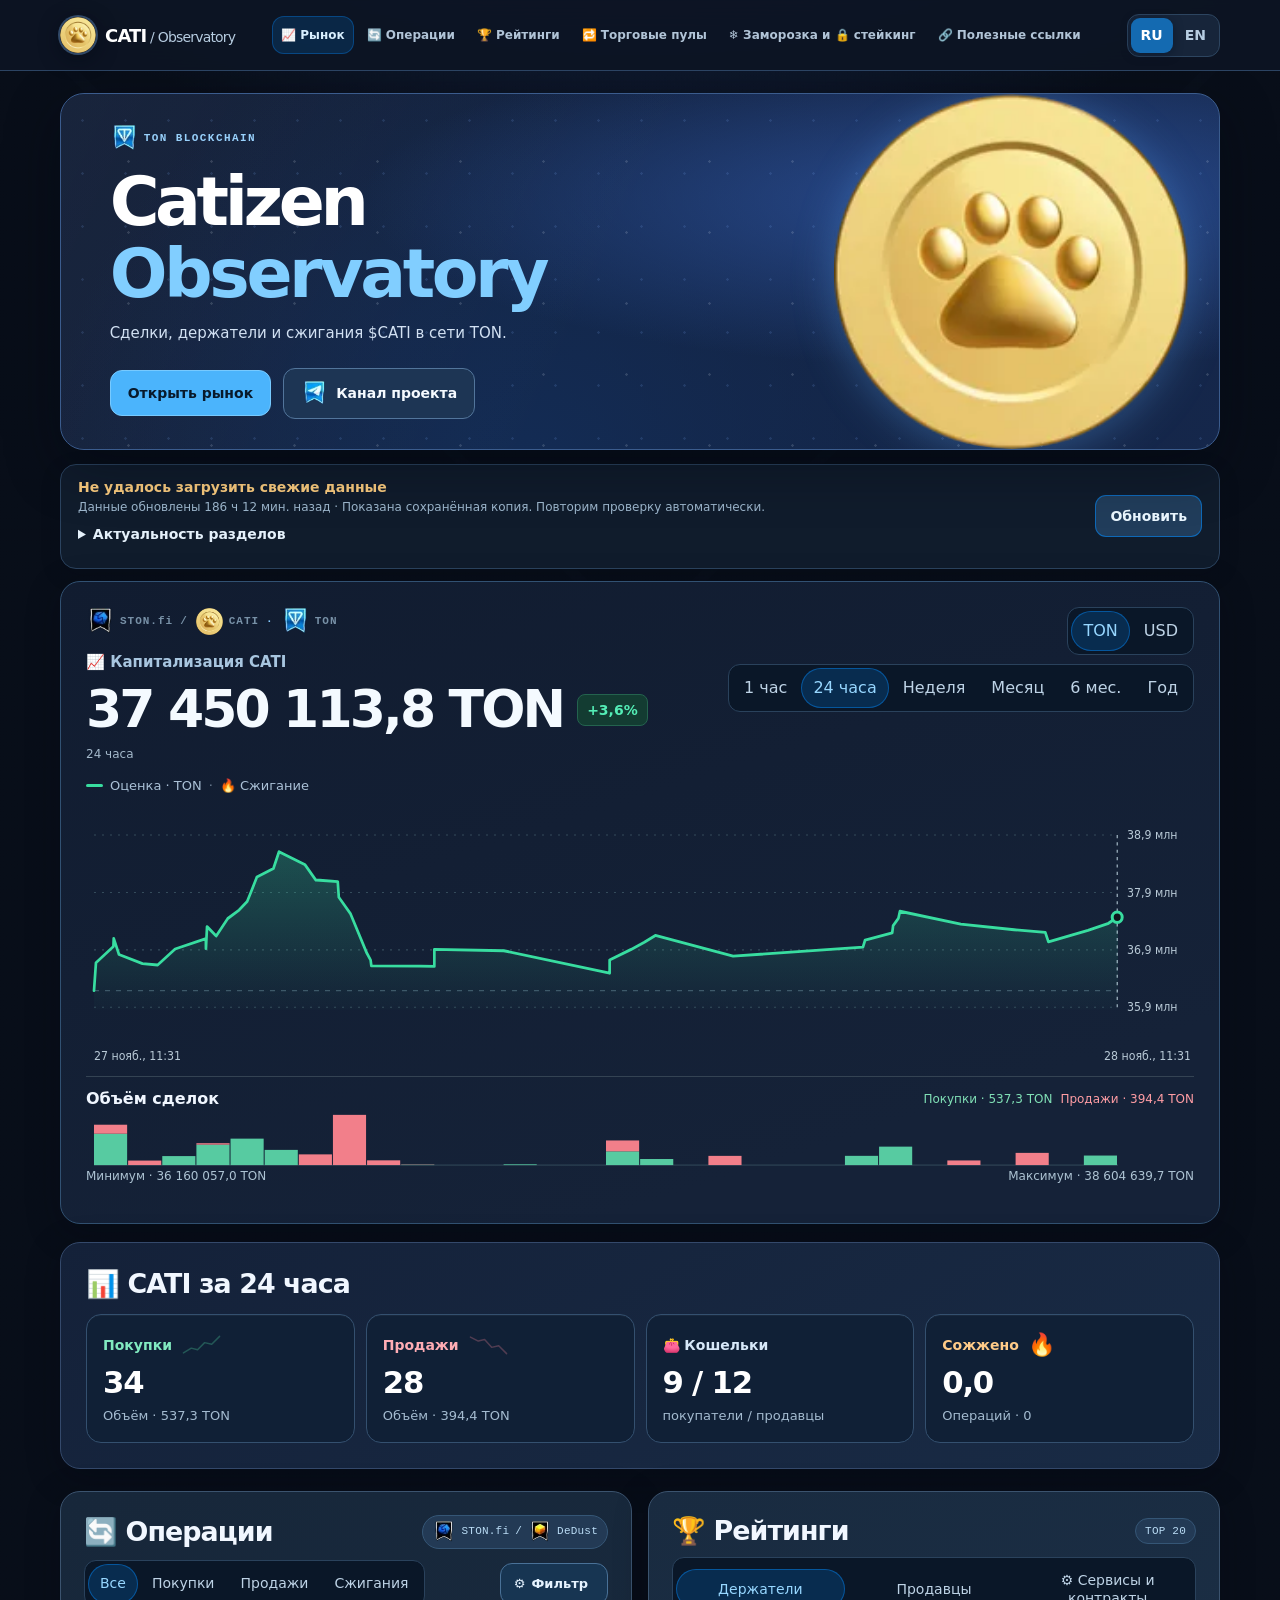
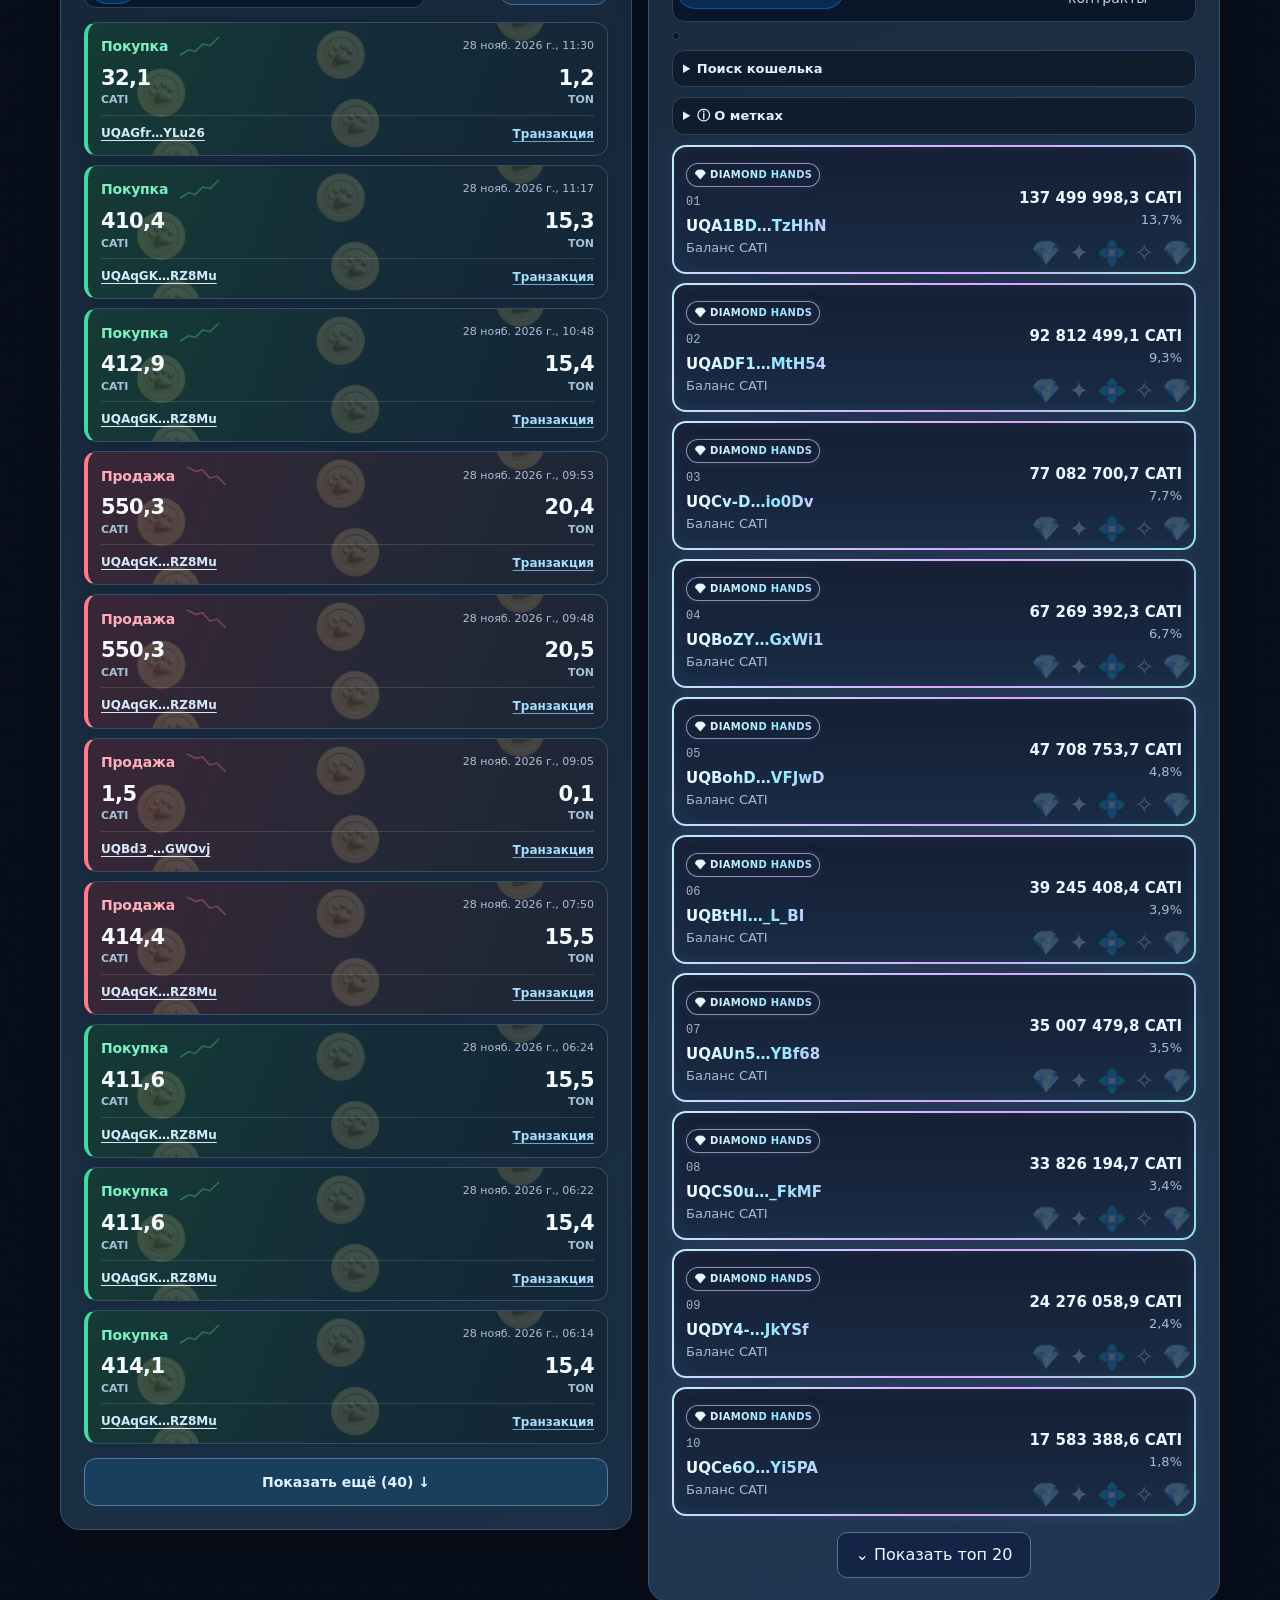
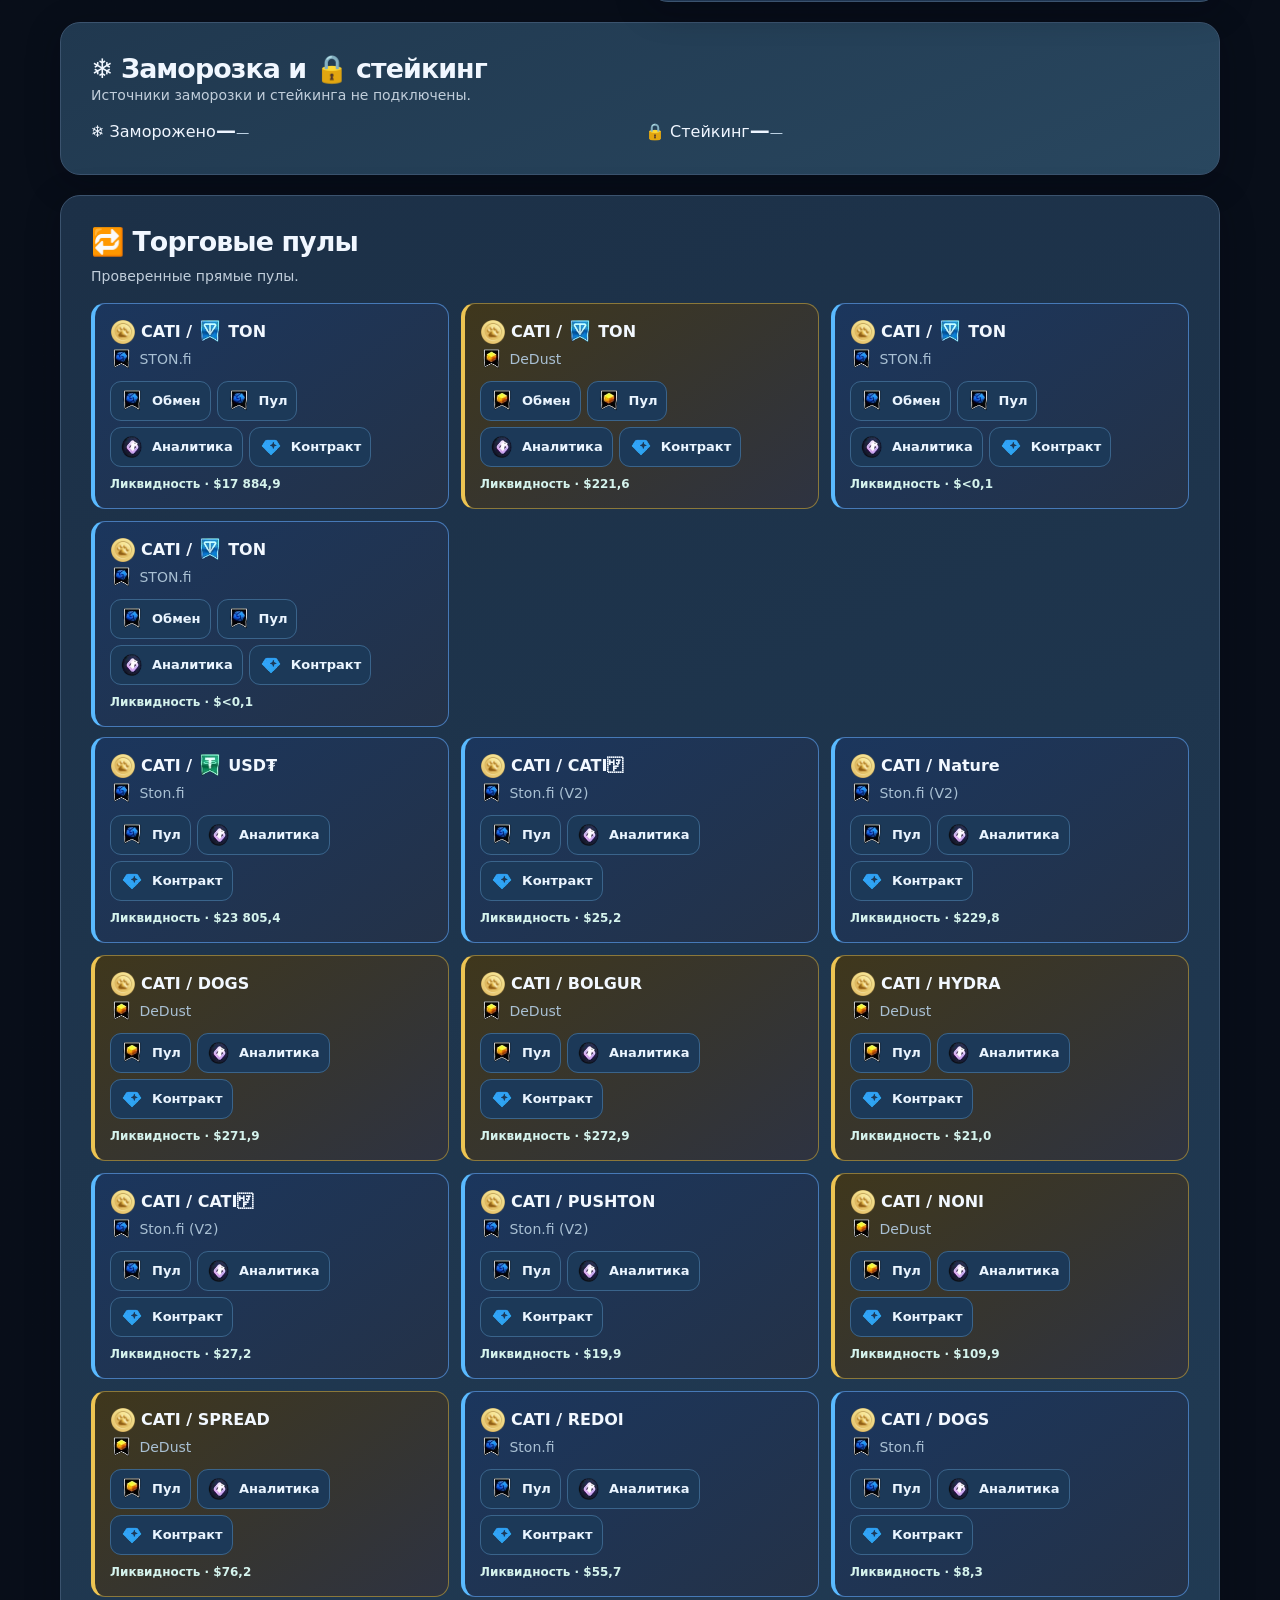
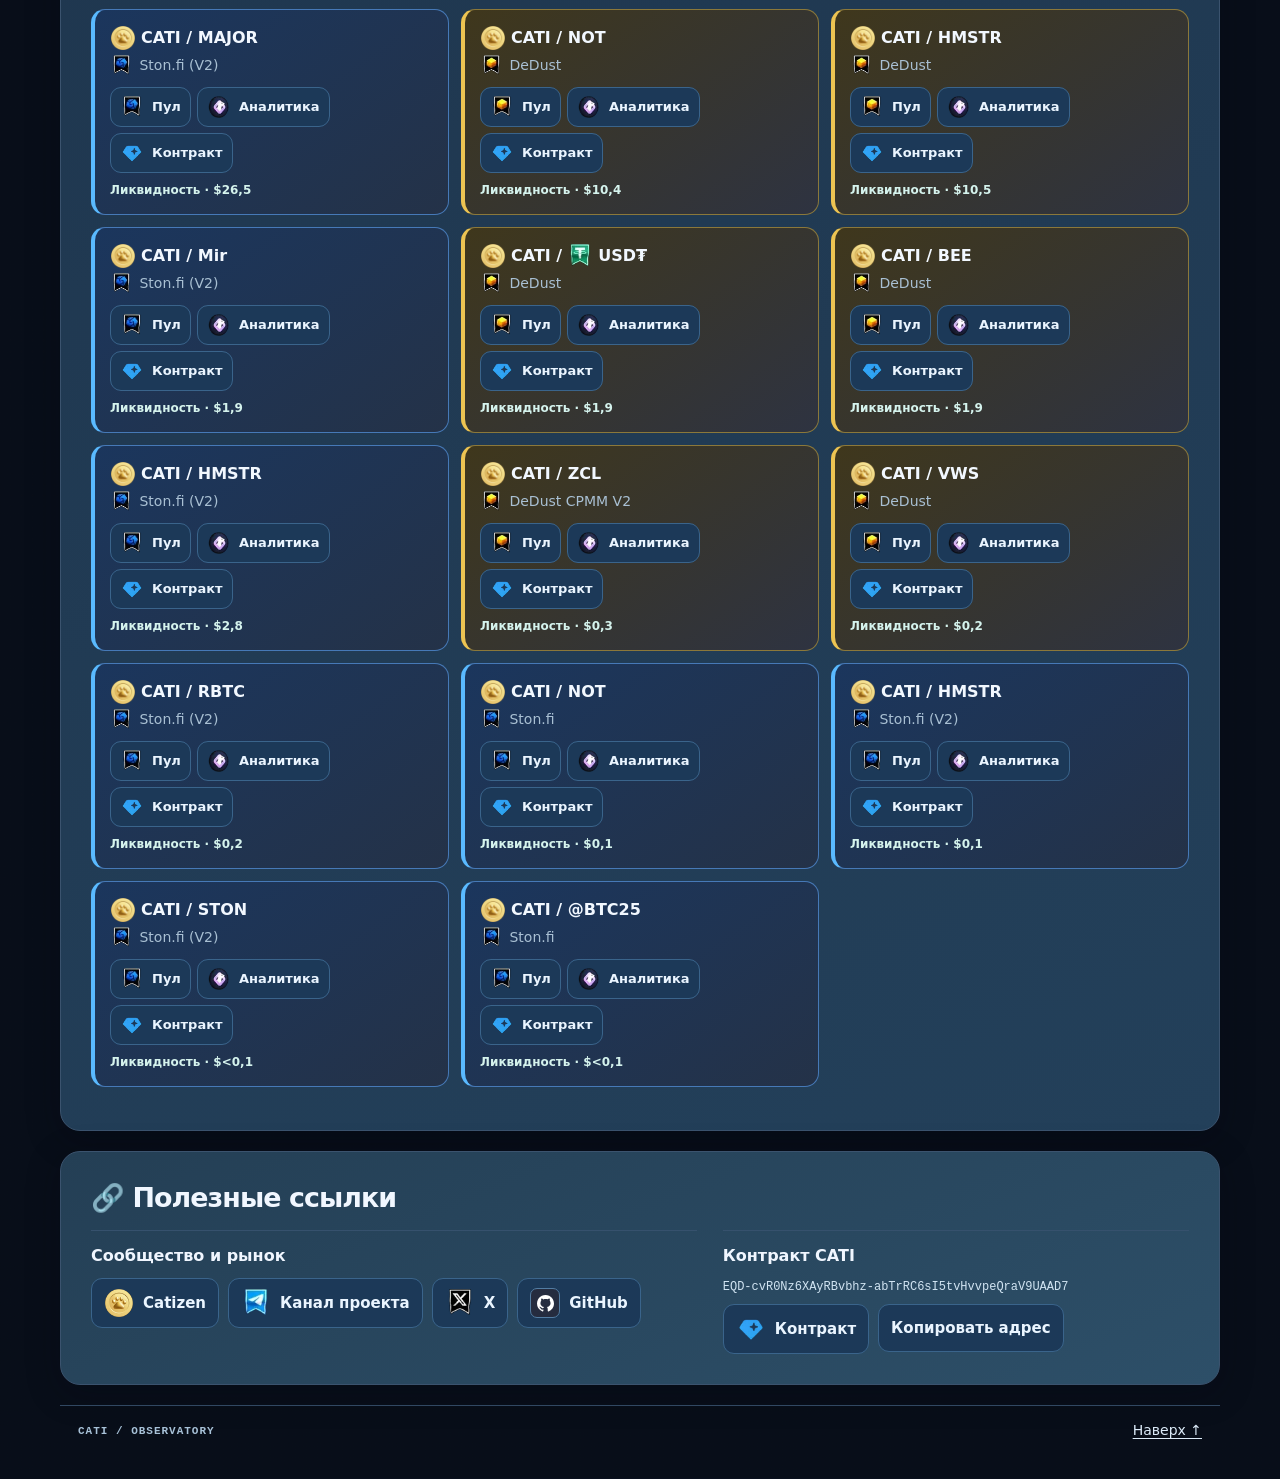
==== commit dd85419e: "Refresh CATI snapshot" ====
--- a/index.html
+++ b/index.html
@@ -1145,7 +1145,7 @@
 <section id="links" class="panel resources"><h2 data-t="links"></h2><div class="resourcesGrid"><article><h3 data-t="projectResources"></h3><div class="resourceList"><a href="https://catizen.ai/" target="_blank" rel="noopener noreferrer">Catizen</a><a href="https://t.me/CatizenAnn" target="_blank" rel="noopener noreferrer" data-t="projectChannel">Канал проекта</a><a href="https://x.com/CatizenAI" target="_blank" rel="noopener noreferrer">X</a><a href="https://github.com/Freebielife/CATI">GitHub</a></div></article><article><h3 data-t="contractLabel"></h3><p class="contract" id="contractAddress"></p><div class="resourceList"><a id="contract" data-t="exploreContract"></a><button id="copy"></button></div></article></div></section>
 <footer><span>CATI / OBSERVATORY</span><a href="#top" data-t="up"></a></footer></main>
 
-<script id="snapshot" type="application/json">{"schema":1,"token":"EQD-cvR0Nz6XAyRBvbhz-abTrRC6sI5tvHvvpeQraV9UAAD7","updated":1795813380,"errors":[],"refreshStatus":{"holders":{"attemptedAt":1795813265,"ok":true,"lastSuccess":1795813265},"burns":{"attemptedAt":1795813265,"ok":true,"lastSuccess":1795813265},"zeroBurns":{"attemptedAt":1795813265,"ok":true,"lastSuccess":1795813265},"trades":{"attemptedAt":1795813265,"ok":true,"lastSuccess":1795813265},"rates":{"attemptedAt":1795813265,"ok":true,"lastSuccess":1795813265},"pools":{"attemptedAt":1795813265,"ok":true,"lastSuccess":1795813265},"identity":{"attemptedAt":1795813265,"ok":true,"lastSuccess":1795813265},"badges":{"attemptedAt":1795813265,"ok":true,"lastSuccess":1795813265},"domains":{"attemptedAt":1795813265,"ok":true,"lastSuccess":1795813265},"fragmentNumbers":{"attemptedAt":1795813265,"ok":true,"lastSuccess":1795813265}},"holders":{"totalSupply":"999999995.930746181","holderCount":1629964,"holders":[{"wallet":"0:35043320a5f317b73df932516ab6342cab7972856e79feeb41c6d293e5e513cc","name":null,"tokenAmount":"137499998.32","share":13.749999887952239},{"wallet":"0:f8b8635d0786b77f9da660e65fd31d670a675dd4302facba692f46b571eb5360","name":null,"tokenAmount":"94632333.767","share":9.463233415208299},{"wallet":"0:03175530aee49b6b3a28e584bc908cde3ebde524fc6cfc97766e1a3eaba10cb4","name":null,"tokenAmount":"92812499.11","share":9.281249948767762},{"wallet":"0:aff83b4b03bdc45352cee2e228d24155071a9409c2d8bdeb1f6a7f7383dfa2a3","name":null,"tokenAmount":"77082700.672","share":7.708270098566907},{"wallet":"0:59fc07ba1a3710a79c60441a378d31b5d905e4e5ee328ce33e77702973d7b9ec","name":null,"tokenAmount":"76784716.71","share":7.67847170224565},{"wallet":"0:9088220df8ef860db2ebaf6a1f889aad2530c4acb9fd4b8327035f21dbb9ab01","name":null,"tokenAmount":"68750009.98","share":6.8750010259761245},{"wallet":"0:6865862d4fec3fc84660500c3bfbdefaec475a20cf04e1dfb57a9bc802ec46c5","name":null,"tokenAmount":"67269392.29","share":6.726939256373623},{"wallet":"0:58e6a5030306b17ec38db421f152f03327291e6cde4f6b179cc7ba6b3ef417c8","name":null,"tokenAmount":"48125010.01","share":4.812501020583288},{"wallet":"0:68843e1565b797436c277c8681ae43434c40b52005629f9aaca610eb3e5b1514","name":null,"tokenAmount":"47708753.68","share":4.770875387413903},{"wallet":"0:6d1c8aabf0aa9742cac58b4cd4c335c12efd834ccc372513ffe5a7de38e4ff2f","name":null,"tokenAmount":"39245408.35","share":3.9245408509699526},{"wallet":"0:149f9ca6d792b13d3ac5fd223aa760319b07c28878ee5a5923034eed643ed805","name":null,"tokenAmount":"35007479.797069577","share":3.50074799395239},{"wallet":"0:92d2eeb918cc5829de1718985f863bb5cedfcf603fe705d3d37d27dfbd0fff16","name":null,"tokenAmount":"33824302.986179432","share":3.382430312381911},{"wallet":"0:d8e3e2ad5716b0654fd5bdaeca4ce865871f07a348c8d1a87279b613e58b8991","name":null,"tokenAmount":"24523280.79576669","share":2.4523280895558144},{"wallet":"0:9ee8e6653451d75816a2e55dc2cd8b1d3baf32651d8631d31858ee8d275c188b","name":null,"tokenAmount":"17583388.5819565","share":1.7583388653507772},{"wallet":"0:64e45d43b8c197ba83d2a9c68ca96457b6951f0d1be62c54082db96319a7a27b","name":null,"tokenAmount":"17190973.52","share":1.7190973589954435},{"wallet":"0:fbb9b5a3b4e0bae1278a561cf72ccd4f75c5d4a72965279461d62c4c501a8136","name":null,"tokenAmount":"13722040.81","share":1.3722040865838467},{"wallet":"0:65815971e5f784d89ebba1d42f40d92f829b19dc9065354d19e8122105f1a813","name":null,"tokenAmount":"13279548.609","share":1.3279548663037855},{"wallet":"0:7a83214e0157da812845a14057bf7016d3b1f6edd968882101e1fe869eaedd27","name":null,"tokenAmount":"11249997.99","share":1.1249998035779099},{"wallet":"0:c6991c33aa01375f534b47b63d7ab096d43251367fe725bec176fc06555c9481","name":null,"tokenAmount":"7995670.5585","share":0.7995670591036413},{"wallet":"0:66a1e72196d64d6faf48fa4b2ea861f67b0484d2d14a59caf701d8c286ce44e5","name":null,"tokenAmount":"5422993.492866101","share":0.5422993514933638},{"wallet":"0:aaf3e7d8f9997d1b4ea556b4e56e34b20c2b8ac3ddd9240964b5d5277972dfa6","name":null,"tokenAmount":"5061008","share":0.5061008020594526},{"wallet":"0:7f4e9a326ed0f327d232d746f96c1e1ebe87596436bbfa4d9e0da57b0856bff4","name":null,"tokenAmount":"4809477.469297765","share":0.48094774888687497},{"wallet":"0:422ed218e151fe84a9fc33f8d9087a2aa45e8b0e5c7acc856caff9ab5eafc744","name":null,"tokenAmount":"4583122.97613384","share":0.4583122994783731},{"wallet":"0:07b1a983d23838b86d05b420a42813f624f2cb4f4d91694d8ebacf0f5f4b02ad","name":null,"tokenAmount":"4162012.45865494","share":0.4162012475591225},{"wallet":"0:243c350dcdfe034d057e3e57ebd85ef9cfdabbbc13791170193200eee80c5ae0","name":null,"tokenAmount":"3144107.992255471","share":0.31441080050496445},{"wallet":"0:c9959a997e1d4e4383d8db37b86d2101ce78dcf1f1b3904d9888fe572ef0efd4","name":null,"tokenAmount":"2693965.517241376","share":0.26939655282038055},{"wallet":"0:37727c979c695681d93753eb4c1e8a2b55884a001fd792ecf23fe104e03c8368","name":"hippie-on-telegram.ton","tokenAmount":"2435658.956524467","share":0.24356589664357817},{"wallet":"0:04d842088c27c9aa1a9398f992c5a2bf3f162709d7d193e30615a82635995037","name":null,"tokenAmount":"2100034.999","share":0.21000350075455754},{"wallet":"0:c67d5f86d9a9ffda72659a2d2c2049b8918939d407bb58de1659bab121f6cd24","name":null,"tokenAmount":"2088472.68","share":0.20884726884985255},{"wallet":"0:d833462f172dbed49e2f4ec9ff18a531f142810afb3603940a26df305535ea86","name":null,"tokenAmount":"1902820.1112","share":0.1902820118943058},{"wallet":"0:35376072a02379119a540c197b10d943881e252878751be9192c7f03811a7cc2","name":null,"tokenAmount":"1900000","share":0.19000000077315823},{"wallet":"0:1ba5f2431bd3d4715819d03eb5b38d9d510228e642669217b5563fcadf9f2745","name":null,"tokenAmount":"1307271.549264992","share":0.13072715545846117},{"wallet":"0:6ce8da34fc8f0ac49da75bd8486a04248d149a1822129d2ea7b220b02069bdcd","name":null,"tokenAmount":"1274579.738496346","share":0.12745797436829345},{"wallet":"0:a212b811feed94df4108d86e51ccb7cb00d3a1ccecfc8d75392b66e454eb5ccd","name":null,"tokenAmount":"1182429.4228966","share":0.11824294277082055},{"wallet":"0:d887d0e2d1c4fc4126e71c970d33ab1896940000eae703bb1ab6cecc830777e3","name":null,"tokenAmount":"892744.036656513","share":0.08927440402893151},{"wallet":"0:6cf8a5051a992ee14288dcf74aa00fc0d733431d90cf4b7975e8df06048f93ba","name":null,"tokenAmount":"810177.7","share":0.08101777032968187},{"wallet":"0:0dd164c653aa2502dc0226a1c8a2834276316f95694521e0631d6784f5cf35b9","name":null,"tokenAmount":"781246","share":0.07812460031790883},{"wallet":"0:6c25b5f2fe5ef1a6a1978f611f61a50883fd50a0822b19176445fca931823263","name":null,"tokenAmount":"696365.846175211","share":0.06963658490089004},{"wallet":"0:2bba7731f60fa78afdf2978cd9c73900b3f4b1c48deb8d9b37ab9ee4529bcb1c","name":null,"tokenAmount":"690628","share":0.06906280028103406},{"wallet":"0:c13d8006c4b3b6cd6777811c38749475aefa160d3702b9c92b4cf89bed875453","name":null,"tokenAmount":"666668","share":0.06666680027128413},{"wallet":"0:13c75b319b581ff512edb2865c9d3ac20d199c31e594dd6436bee9590cd04b15","name":null,"tokenAmount":"656775.452217882","share":0.0656775454890468},{"wallet":"0:f99b14600ae44d2f12b178e8c6eabd78892ae82c5e45b6898f9deb7eb203f9c4","name":null,"tokenAmount":"625000.000000009","share":0.06250000025432927},{"wallet":"0:4559416d2891e9aac864832926d093ca79c9947857956f05b53788adfc2a3f1c","name":null,"tokenAmount":"605696.483861193","share":0.06056964863259257},{"wallet":"0:779dcc815138d9500e449c5291e7f12738c23d575b5310000f6a253bd607384e","name":null,"tokenAmount":"575258.295944095","share":0.0575258298284967},{"wallet":"0:dea2426f885320bd0a1c524fdbed0f9db77502ee4396b5a11aa839ce069789b7","name":null,"tokenAmount":"476501.439965979","share":0.04765014419049843},{"wallet":"0:8adb60dcf561fd5a9cb48a79e24d143dbfc0b3baecbb1ed25375f71d38761ada","name":null,"tokenAmount":"453256.504229531","share":0.04532565060739468},{"wallet":"0:5162318ccbf7fbc104b2e65f16f66301b6346d02f4f8541277a52e758f00e49f","name":null,"tokenAmount":"428475.546493762","share":0.04284755482373378},{"wallet":"0:79de6b73bb5e2934688b26964e17e58bc30912717c8aa76efc4ab76c186f95ff","name":null,"tokenAmount":"400995.48","share":0.04009954816317524},{"wallet":"0:72b0ac36cb68d4a4e01a50d126c4cf41a9483889272c88e1a075366fa1dc1a3f","name":null,"tokenAmount":"400990.003990207","share":0.04009900056219371},{"wallet":"0:822e7a66185ca8d655b7e6fc1d650ad1ffdfe3b7992034d6e1378dedb1c78bab","name":null,"tokenAmount":"390816.96","share":0.03908169615903334},{"wallet":"0:847ef8d4c68a679139057c047d2c4bd0870126ff50843935166aeb15d817e74d","name":null,"tokenAmount":"389861.43046396","share":0.03898614320504051},{"wallet":"0:5374a161ebc4d6fc5e946e471a31bf6ecf49f18aeba6dbc44517c3cda57f55ee","name":null,"tokenAmount":"379171","share":0.0379171001542943},{"wallet":"0:acfe82655705a461e253a6ef7348c69bdf586e6aa081a4661fcacc0b74ae3b9d","name":null,"tokenAmount":"350000","share":0.03500000014242388},{"wallet":"0:f00a1b22357073ad05e51f69899a0569e54f063a82dc93ec10d6ea16b6befeb9","name":null,"tokenAmount":"339186.28587667","share":0.03391862872569051},{"wallet":"0:fa23c4ec38d7220168911cd89849f64cce105346b6cae235b512673752a8d685","name":null,"tokenAmount":"337621.522318693","share":0.03376215236925607},{"wallet":"0:891959f97f3da51abb86dd051f2a1534eccbca1c4871421ce17a2caf48596b6b","name":null,"tokenAmount":"300007.92","share":0.030000792122080837},{"wallet":"0:f405142df9074811bb23b91b0cab30e506450011f422c52843102a0a10e5d173","name":"hashtag-on-tele-g.ton","tokenAmount":"295284.079670092","share":0.029528408087167786},{"wallet":"0:39455fdba7d4b291568915e51b439dcdc1ed0b21602f29d79ad65fa4ba65b38f","name":null,"tokenAmount":"277164.317206863","share":0.027716431833471496},{"wallet":"0:5b4097b6de49391fbeebbb1a703cd6e765102b52259336df10a2baad8bf20215","name":null,"tokenAmount":"272439.96762959","share":0.027243996873821737},{"wallet":"0:77ddcd61a7eb6fa88bc8fec26c696050832f2ed400c519f9eb1af48a8eb24487","name":null,"tokenAmount":"266522.94566608","share":0.026652294675062953},{"wallet":"0:4f01e104e8c785a23bc3d5c02d3e8dbb9044b37de6692882e3306cd7e7928d6e","name":null,"tokenAmount":"247559.707766","share":0.02475597087733833},{"wallet":"0:ee5ecd3eede65abf682a7493c9ff56fc6380718cf8509fdc5f5a443240e49f09","name":null,"tokenAmount":"215932.416944587","share":0.02159324178232708},{"wallet":"0:9650baefe1a7d54893516da54ee8b709a118ac76715aba39c1429b4a497047d1","name":null,"tokenAmount":"209379.650700167","share":0.020937965155218594},{"wallet":"0:cb7e57ea7942ff5ca646a239960df65298218c4218a72e4e76566d6d207249ef","name":null,"tokenAmount":"208331.66","share":0.02083316608477544},{"wallet":"0:8ccf913bc0e0314ee3cd1493de1eb4216430d57229f6622e7cf86537d918fe15","name":null,"tokenAmount":"189267.04614176","share":0.018926704691193567},{"wallet":"0:001386f7d414707d2ec36f57400d8c4b944c31a97e05e2de218e10d811128aa4","name":null,"tokenAmount":"188000","share":0.018800000076501972},{"wallet":"0:00812bcece3b8815ffb0ad0d9114e18ca6a5c01f581915c32a111fbc89bf8cda","name":"check-hashtag-on-tg.ton","tokenAmount":"186362.778311749","share":0.018636277907010643},{"wallet":"0:fdcf1ae6fad29caffdf92af19193728be30312390809ad9cbdc835ec11139688","name":null,"tokenAmount":"156666.65","share":0.015666665063751636},{"wallet":"0:dd1c4bbc6fcf19fb1a994b7acba967c9c3cf91e076bf9fb33ccda14a5448608f","name":null,"tokenAmount":"139503.70690735","share":0.0139503707475026},{"wallet":"0:66a3d5bff5364d955cf31fa7ff2fc0880b83791ab62cde8f2c8d4b0b5d1ccb1c","name":null,"tokenAmount":"128264.438277474","share":0.012826443879941456},{"wallet":"0:74318e188c65f595c541de95dbf58754c3b0b24949bcade4180d60df3a92cd80","name":null,"tokenAmount":"125333.35","share":0.01253333505100132},{"wallet":"0:c67870f33ff7cb584147b81b9a16e907bc1bf7829018e5423ad38394f90110ce","name":null,"tokenAmount":"125333.33","share":0.012533333051001313},{"wallet":"0:50f17c198fec0a0afd022fdee4a4ad5de8c0e5b5a9daaf93817744fe6525fb73","name":null,"tokenAmount":"123000","share":0.012300000050051822},{"wallet":"0:c9fba3e059abe2a6097ab8a18f4886a4fe29fff3e7c5a956612a02a4d4ba4a48","name":null,"tokenAmount":"120427.0320155","share":0.012042703250554817},{"wallet":"0:11b7c9cff189b108ce62228a4e1dd8cf4525c3ca6e6543b69255dc322e71a781","name":null,"tokenAmount":"119790","share":0.011979000048745591},{"wallet":"0:c7b93d8a8aee6cbee38043d25dbb48ca690d13070c310dffb7a2ec4797cf9179","name":null,"tokenAmount":"117316.690655813","share":0.01173166911332044},{"wallet":"0:0b3c1bb274f1f91e15658f231f2744ffee347556b1399263711627d326d4367d","name":null,"tokenAmount":"115490.371024665","share":0.011549037149462463},{"wallet":"0:1995acad63498d7ff657f8c1838e427605b3a2ade71d06e741311e079472723c","name":null,"tokenAmount":"113675.786892608","share":0.011367578735518363},{"wallet":"0:2a85e11ece1748d4ccf50fc2ffc8e3e21be1abcafb9d6fb130d57d55ca2dbf6f","name":null,"tokenAmount":"111813.05","share":0.011181305045499568},{"wallet":"0:dbad42632c01a8e2fe6ae0018446869b8c318d1b9b70ffaf16c1fcc65f93b217","name":null,"tokenAmount":"109236.865814816","share":0.010923686625932854},{"wallet":"0:6d3f1af7c69121ffa58c19e0933abba54a6428383b8edcfb083628a64c07114b","name":null,"tokenAmount":"96314.57044796","share":0.009631457083988843},{"wallet":"0:1fc11a7f7f0872dad37ce58994a7554fd14a3f107bf344e4ce8ce43e9182297b","name":null,"tokenAmount":"94000","share":0.009400000038250986},{"wallet":"0:c014749c5b7547d705176df55d6e01c0032f406827dc10c432141f4de7b8e08d","name":null,"tokenAmount":"94000","share":0.009400000038250986},{"wallet":"0:247228309235fb1e0b2185edb4e6f54cbc78165f3fa6ba8df8520328db1ba9b4","name":null,"tokenAmount":"84004.576932944","share":0.008400457727477995},{"wallet":"0:871d2d96a24f7a252f36f58634a17e64a8962af499a2ce24c271df42826d73cb","name":null,"tokenAmount":"83333","share":0.008333300033910312},{"wallet":"0:c3223f05297b6da85b3868b3b563b54ce474a1e1f9989d5e100b828572bf95f9","name":null,"tokenAmount":"75200","share":0.007520000030600789},{"wallet":"0:7e0f980a07cdf29c909fdb8ca183f95c5aaed7eed8cd43a8d7cf4b97b6490f4a","name":null,"tokenAmount":"64829.695904035","share":0.006482969616784349},{"wallet":"0:a73c6a4969f4c486f6ce82fa5097cef799f121205a68ebbef684d12af6922b01","name":null,"tokenAmount":"63931.7695462","share":0.0063931769806354595},{"wallet":"0:0344199fa27f47e26e30c197d954dff5857c6fec5f1c849a17d8a64a11b62171","name":null,"tokenAmount":"62863.383219058","share":0.006286338347486506},{"wallet":"0:5f707171eb03076d4773c3d32498eafc2b0c32958c02e381c7ad33c7c0674026","name":null,"tokenAmount":"62666.67","share":0.006266667025500659},{"wallet":"0:8aba11fa14f28beae5b91d23c87d463650faad9f73406f47ea6db695d27cb30e","name":null,"tokenAmount":"58981.395346507","share":0.005898139558651727},{"wallet":"0:1d476448ebc72ec39c12d80b2dbc3ea290b346d538e902567269813fd7511535","name":null,"tokenAmount":"58664.90652397","share":0.00586649067626924},{"wallet":"0:8e805e74db5991fad61bc86e270b87be7a170f4cab45bbd866563f5eca3ba5ed","name":null,"tokenAmount":"58336","share":0.005833600023738399},{"wallet":"0:6588410c8559181bbdbca0032a6bd8efda7ed09b8d2e49cb44a795d54e1a7838","name":null,"tokenAmount":"58265.649648","share":0.005826564988509772},{"wallet":"0:bae05242f994771bd46921636f5fde6f1a0cef850c512b607895d51c9922967f","name":null,"tokenAmount":"57101.29","share":0.005710129023235964},{"wallet":"0:11b72624173af2d174625051be3e654a6c01bc8e0b6007b2e664f9938c5bcb29","name":null,"tokenAmount":"54900","share":0.0054900000223402036},{"wallet":"0:207f09479b1e62214eb4fc68ca39e5485add426b5d5bada539b4584eb3bbbfb6","name":null,"tokenAmount":"52691.375890297","share":0.005269137610471158},{"wallet":"0:62afa49a1de8c0d2a44e2fe0753f1f3f411393dddd438a70ed9cc21b45d945c8","name":null,"tokenAmount":"52556.269766231","share":0.005255626998009581},{"wallet":"0:2135d74c144db11e053966c20d7ed80e33e6cd9dbbf770ec22251d7752660237","name":null,"tokenAmount":"50755.518575976","share":0.005075551878251309},{"wallet":"0:9b0650909076975eebfbe55456a2ef09cf750e365ce6e16afcca973e493ce338","name":null,"tokenAmount":"46093.654282781","share":0.004609365447034778}],"asOf":1795813265},"engineVersion":"1.3.0","methodology":{"valuation":"last observed swap in primary_pool times CURRENT total supply; not circulating market cap","primary_pool":"EQBJ_X3ysvgOGUo6XB3eUTCvagarGeA3X-QD3lxSqZzQbQ4w","sellers":"sum of successful supported native TON swap sales; service roles excluded","holders":"balances excluding known services and identified contracts; unclassified accounts may remain until verified","burns":"accepted burn notifications and zero-address transfers shown as distinct evidence","usd":"historical TON/USD rate from CoinGecko","history":"incremental confirmed swaps; missing intervals remain partial"},"serviceRegistry":{"asOf":1795813265,"source":"https://github.com/tonkeeper/ton-assets/blob/main/accounts.json","sha256":"4286bd47e11399901a7d713c9e98a5dba17300d76fe272f4f5d46110a84f4e2e","entries":{"0:ad8afecfacc248996885d8be6824280f9f3a7e54c2f6080b7971b9f556c280c4":"Crypto Bot","0:dddcd3cdad60af4c0d69389f567ad51d0c263fa4968d655ab424c69aadaf9322":"Wallet Bot 1","0:436a76c2794a88e3fbfec6b9c0374fc8db046f10868b835420d9937973a665d4":"Wallet Bot 2","0:6e814e6450e8c578067bb656298fb4d01397dd15018d7f34dc369eaba4c2111c":"Wallet Bot 3","0:5f00decb7da51881764dc3959cec60609045f6ca1b89e646bde49d492705d77f":"OKX 1","0:f15db2c62cd86aff0860d39c491fc73a31395fafeb5945e644498562260c782e":"OKX 2","0:e7e86da08742ed933434ffeb8f08a63c7e100ee842e25f599a9cbf0891574a6c":"OKX 3","0:0338def34b84c6ee9134a04ab1601450be446340a37ae259de57cb37bdb590cd":"OKX 4","0:a30a49ec725e9f57244b66af4c2da7ab76004b4fce80d3a34b1cd0c37762abce":"OKX 5","0:24da1e7b8da901e5b3dd0f98c397feb6e5a5ea483195a8b6bd0682cf2c5327ae":"OKX 6","0:7f2e84c723d8b6b6b1aacf810c8c26ab23c22022b464b87104b2d3065b0ea70b":"OKX 7","0:854ec4521efd52ad43bcf1988e4c44ebdf9a26ad18fa51abfdb685fc3b348a5c":"OKX 8","0:f9bdc0de461c1a2e002fada9550bbb095c8f9f73668d70c517a9cc7e050f8e5a":"OKX 9","0:9b9b739de2527ae72d21083f5198d710c7288453b4733e57ecadb2e189ac829c":"OKX 10","0:b31535e934db05bbc220267467903c8108bdabcbc2a06588838b726ddf589ef0":"FTX","0:57eb74407604a19f7e04005315ef70aeb7b675e6551977586756f6baf12125ee":"MEXC 1","0:1c7bd690f4f93de8b93db5790129dab65926c6e1fc9b57380089db5529516630":"MEXC 2","0:d887d0e2d1c4fc4126e71c970d33ab1896940000eae703bb1ab6cecc830777e3":"MEXC 3","0:7994848c1fcbcbc57a6a5a987b66eb424b8b54e10759b6b514a66b600c2b0eef":"EXMO","0:8d195793baad9a08c46dc353aebe999341dabd07721b9725f19e18abc3d10d92":"EXMO Cold Storage 1","0:26ab8ae763a3a7c3067d882b7b01cd5d37254cb8768f57b6a47c00028effc7b8":"EXMO Cold Storage 2","0:0130c77346e9ed82df677d107ad6a775c11f9c18f6a05c0dd17906b355850dad":"EXMO Deposit","0:342a359e38357c083968129fddddf049ef5c47315bfbef27505a356bf9f02d65":"CoinEx","0:555f3053e257130374bb831ae0e219e5e5f9ec0ca8f8a0d133369d3d690c64c2":"Huobi Deposit","0:85af78e8d035e920117cda654615cdf371d464480b629e110d3c5310d85ab362":"Huobi","0:80d4123841167ca989ac912443cc99a4b9c1a87584536427ff6fd85c92395ae9":"Kucoin 1","0:b37e57033db21d10b950e6143b658c10c3bf425bd193025960aef7f22dbcf4fc":"Kucoin 2","0:07ce60b7e5f255a88c3707f3fbc79e2cf924ed6b4b7d09c6324f0ba2338a48fa":"Kucoin 3","0:a14b1f452385b2bb984ad2c4441e1d23cae071fdfc096dfba53ebba3b6ff1d10":"lbank.info","0:75726a716f747e60b0371cb0d5d35471e8e1e931003fecc3a0961a8bd82c09c7":"xRocket Bot Cold Storage (Old)","0:c1dc654b598ab84cda4f12372efed8907cedf0901865a58649087373e01b1c24":"xRocket Bot (Old)","0:45614fee399c43d77bb597558791831bc0ee31754cbb2b5b1fbf5a3488ed9940":"xRocket Bot Cold Storage","0:011a8f0a0b36b779af033473274966666d1cd6fb4e77df679375fbd6f970d012":"xRocket Bot","0:c3f1da8ecda8f8cd42bace224ea3f1b6971eaa7f54c492d4d190527b4f573f7c":"Bybit 1","0:4a1f3ebcc66bdcefa90245bdf541a50ada1c688a487534b1587abffd93038834":"Bybit 2","0:cd525c15904d7b4027eae08b318624260f371ce8c9f4fcca0cdb7b583854107c":"Bybit 3","0:ae62a192da96e266161a702cc9f6de91c0c3441f17ceba51bc442dfb2031a30a":"Bybit 4","0:e3ce05c4da977132c24a3b102da8b5fbf2ea9173337b49de346e4a4b057f7579":"Bybit 5","0:e33ef85d174eb457c072d1ee10215b69ab9b64192f7421302ab1c8e26b7ad4bd":"Bybit 6","0:7f97f36dda3f7dedc9e12f8c09c4f89e7fbc17527ab3f67de4c3b155297a56e4":"Bybit 7","0:7d133d4e425c8e00de015513a44e66e6d163b21e71720aec7579965e5de28c55":"Bybit 8","0:f2dc1860686cd658987e2bed8216532d8c004460dadea907cc7d4ad7236c496b":"Bybit 9","0:4a1c20bc9a6f9294f75f1c87a7f383a8b73a483a2e6dcb3630ddbe78b3ccad00":"Bybit 10","0:008bb088e81e38d583826901093567027cc1575ec744ac354fa4eeec302d166d":"bit.com","0:1882478daef1b7ed200cbbdc201bd4ed0b24c2e5f1a4c7c15aeb7e3b1a759193":"Coinone Deposit","0:a4d2072b1edc1355fc7fbee0095beec7889a2d3cfaa9edcf2ce9e128631abbd6":"Coinone Withdrawal","0:f3f4ed0913ab555d023745058f1a6c55a49d4876593cb9bdab1f780a99b185bc":"Paribu","0:f9873509de5a2f97f7b2805f5f7aafab447f43c91e751cc8efabc6d2ea09d78a":"BingX","0:b496b8f73b469ff06a2d89e62c4d70a103fc228c821537b49dff092060bc281f":"Gate.io","0:60ff0b28e2b3839bef250a81be9f2e78a6265b980ec5d24df4e44bbff2c3fb25":"TIDEX","0:23eef28b6da5a368d6c0b8028fd5ed47c26758676bc9db1b5653caaadc969f91":"CWallet","0:00ffafa9fb3d4f837824436d19953c792be6632af73a9b82c4dc69ca07195087":"Matrixport","0:b58c73481f25a280f9705ab3424be850614d823256263ecfa049fa9fb917720d":"QMall","0:00b402b789e5626e1c61b50c5dbe2024426e92f16c0c2fb735396df96046b5fa":"BIT","0:2c54797319837b4c6d014fc991c1a8d4294dfd4d6cec4937e370f1f27db0423f":"Bitforex","0:6a5a76a1538cf9596590ec3708470649c342624bf92e63a6a7a15254ededa904":"Bitfinex","0:59b065c5d66261a5317660e96eee476aa6a11b749bdcbe8c0d1f3dbf24200d1c":"OMPFinex","0:3cd5ad54b190a71caab984b0f210e3742c7f2147b7e9073377d7c6b470017362":"Bitrue","0:6c53cd87cc0d33486db42c1c7fc03dfaeb2f7b815afc368ab1aee567edda3f72":"Coinspot","0:9a582c23266b8ea47eb71118a3c040d42b230b2266fecffe2d3cd390c0922c35":"BigOne","0:dd528505af15c6e5206bdd8f6c9a3b541f80ca98ae8a5066ab3ff8de1ff5e678":"Farhad Exchange","0:2b6f3cda567c385f0645486f3c665a451f56b2969d1be57d86eb77c6077a81d1":"BitTime","0:cdf7f0d7c09036f064272e3c429ed570be49ef29eb3a735b64bbc17915073732":"Bitget","0:e9c0a24ffaa6aa4f228890e71ae9550bfc53a6c57e643bc31c240e18727ac1ce":"Bitget2","0:336502faf83ef5b532d315ba71450b661c90e83fce64d8bc1fd2bf642f3555d9":"Bitget3","0:b308c7f9b4f596f6250175885972549871b05c70ed3619fd5a939401eea972e4":"Bitget4","0:e2d1df206b372db1f3b890e60d185b67aa0c9f1b6b6ff60a05091c8c01b40ac4":"Bitget5","0:7a0dc94da9f48b968dfb87be38d4fab7286288db7a04d3081feee177376d9089":"Bitget6","0:8785ef5ebb0fd24c6911d10f43c00961e9748fa54297a1ac517e3c5fe76bb0be":"Bitget7","0:213b6804c2082135a4a803da8e3b30cfed51aee9af2ad2100334b7f4711d3bcc":"Bitget8","0:573dfe99490a041703e977e4724135c5b8bea0bea67839612247451ca9d5c4cb":"Bitget9","0:de2519a527de7e1d4c1028bdb74e022b28a6e370e4fec3fc27d8d971308f99bb":"Bitget10","0:06476e580e250d0abec5c365a711833483c581d57b908be37d56bdb0e338c312":"Bitget11","0:c9959a997e1d4e4383d8db37b86d2101ce78dcf1f1b3904d9888fe572ef0efd4":"Bitget12","0:c07e51e5b694937758f45f4003071c84f4c4a68bdb168a22c3d6c8b89cd6186f":"Bitget13","0:1797a5c4c50a2b312ce9927ff6f12efd3b0b58ff311445118c2d2e64312b5d79":"Bitget14","0:6083005b354ab1c4785aa8ce8293ee5c9c182e9248f27e9c9074f35c16342083":"Bitget15","0:f99b14600ae44d2f12b178e8c6eabd78892ae82c5e45b6898f9deb7eb203f9c4":"Binance","0:8e91b50381c36dd42accdb51f5cb5d96848568b4924f8079b1a5ae7e10f43eda":"Binance Hot Wallet","0:ca1d9edeef40b3a9dbd9082f3767859547c3ce0bf641d09d58e33a3cf06fb309":"Binance Hot Wallet","0:a2faca7adfebd5c5970108d1f79065cef32b0c143fb13489066b684cdd7ee95c":"BitMart","0:5d5a830e48214791f4ab5352900c624d3bff3c5efd630196b180158eb789990f":"Nobitex","0:cad898b200a0934ee416c2039bbf3f5d7f1a323172875b3c19d378a6f540f7b1":"Nobitex","0:4532d5bcdfb05d3275cbf255bc91c3635cd48d63b719441581c5542a4750fdf5":"Nobitex","0:a32d52ced80a23fe4fe90ba94593ef686de03f9fbdaa069e642826a95234b982":"Nobitex","0:fac8ffcb6f89572a1232d59e91c65909ae408663fd2ceaecd35f35b5e9d670f4":"Bitpin1","0:c14ce5d772539be26fde315a505a1e0514104e76eef776f0b845e57df0557ddb":"Bitpin2","0:dd36441bf4aa8a6a6ecfd763efde1eb82dd86bdcfb1456b45ff4b73f87657184":"Bitpin3","0:402f5d4f4f8bea7b0bd511b9d3771834c1a22bbbbc8a326035eb07aa24f5c9f9":"Crypto.com","0:ca6e8f2a3dfc875b8673d8677f3818c4b8c02d1aa481a86a0c61bd09f8269f1d":"Foxbit","0:60def37fb0e6f41b18a73c2496d96b25442344864ca0ed97189a6f37e2439c56":"Richamster","0:97ad93444915089e812238ff10abe9066d0b03ea3dba2a8630fb9c9f88aa455c":"Wallet in Telegram","0:1f5806c73d03bbc96eb7eebf16067f1f2e8e270cfa16d57001aa9eaf7456f008":"Wallet in Telegram","0:1b44ec553616b0e4551037038834bdf0bdaa1f0440e10f3331d9841585612a68":"Wallet in Telegram","0:cf06c94efdae26faaa1d85092fc4daee78eba09e69c36dac051c1d8ffde35f40":"Wallet in Telegram","0:91887059ba56a03790b0696d7a402ac0691dff62fcd398e813f97d3b2736fa58":"Wallet in Telegram","0:6db0f022632b6269f0d4dbf8ea60a8448bbc2bcfc6812e31af8cc6405c268af7":"Wallet in Telegram","0:dd6ff02c59634745529b99a8d5beeea9f6c38a9188e6a7e96a424e3820c8ac0a":"Wallet in Telegram","0:023895aef955024920a291c6f3715e291df1b3dd254eafa8b09e21a2d58d5897":"Wallet in Telegram","0:f5066318091a8cfb530ec732104ce38f7783d92a6679ffcc0ce0960b0e94c7d0":"Wallet in Telegram","0:0c5684355f5410a923fb7dd59314905dc7ff157b28c9130671c7a4f17007e898":"Wallet in Telegram","0:23fe558cdf44249381aef36472e64a5072a24ba97fb61b2f5791da6013aec92d":"Wallet in Telegram","0:b7be71ac1b40e436db36721d9c20e82d44e78fc1e86a8ad15e00b1cc16831dcf":"Wallet in Telegram","0:55b7223f04dd1f2e1b3f28e4ad628fe6cab60004f280fb0a58cd27fc590b2eac":"Wallet in Telegram","0:659dbf460831a72795c4a9a9872fb4a3e7fd302783068dae53e8f2a5c150084a":"Flipster Deposit","0:d0a6eb95408e95ce97b0ca597fc523ff4809523635e8f519e00fdcbdf42f0c54":"Flipster Withdrawal","0:ec85cfc7fd1009362e421b5a0141f510d6540107ab73e7829fda1ef9e97a75e3":"CryptoBot","0:817438e5b0e6eb113ab74d73fc95f7ec19247dbe6ee27a42c3d0164d614c3ca1":"Ourbit","0:66a1e72196d64d6faf48fa4b2ea861f67b0484d2d14a59caf701d8c286ce44e5":"OKX 11","0:419712bc541c4489d6f1c38a105722d293b8847fd54f2717ad69142911b8be5c":"Bitfinex 2","0:6c25b5f2fe5ef1a6a1978f611f61a50883fd50a0822b19176445fca931823263":"OKX 12","0:14de4b02647941779108b7b99be85596260ccde813351000055d744dd8aba04c":"CoinEx"}},"identity":{"byWallet":{"0:d887d0e2d1c4fc4126e71c970d33ab1896940000eae703bb1ab6cecc830777e3":{"role":"MEXC 3","serviceCategory":"custody","roleRegistry":true,"roleSource":"https://github.com/tonkeeper/ton-assets/blob/main/accounts.json","roleChecked":1795813265},"0:f8b8635d0786b77f9da660e65fd31d670a675dd4302facba692f46b571eb5360":{"role":"Binance","serviceCategory":"custody","roleSource":"User-provided attribution, 2026-11-22; ownership not independently verified","checked":1795715591,"domain":null,"linkedDigits":[],"activated":1724397097},"0:b496b8f73b469ff06a2d89e62c4d70a103fc228c821537b49dff092060bc281f":{"role":"Gate.io","serviceCategory":"custody","roleRegistry":true,"roleSource":"https://github.com/tonkeeper/ton-assets/blob/main/accounts.json","roleChecked":1795813265},"0:66a1e72196d64d6faf48fa4b2ea861f67b0484d2d14a59caf701d8c286ce44e5":{"role":"OKX 11","serviceCategory":"custody","roleRegistry":true,"roleSource":"https://github.com/tonkeeper/ton-assets/blob/main/accounts.json","roleChecked":1795813265},"0:f99b14600ae44d2f12b178e8c6eabd78892ae82c5e45b6898f9deb7eb203f9c4":{"role":"Binance","serviceCategory":"custody","roleRegistry":true,"roleSource":"https://github.com/tonkeeper/ton-assets/blob/main/accounts.json","roleChecked":1795813265},"0:6c25b5f2fe5ef1a6a1978f611f61a50883fd50a0822b19176445fca931823263":{"role":"OKX 12","serviceCategory":"custody","roleRegistry":true,"roleSource":"https://github.com/tonkeeper/ton-assets/blob/main/accounts.json","roleChecked":1795813265},"0:c9959a997e1d4e4383d8db37b86d2101ce78dcf1f1b3904d9888fe572ef0efd4":{"role":"Bitget12","serviceCategory":"custody","roleRegistry":true,"roleSource":"https://github.com/tonkeeper/ton-assets/blob/main/accounts.json","roleChecked":1795813265},"0:35043320a5f317b73df932516ab6342cab7972856e79feeb41c6d293e5e513cc":{"checked":1795715591,"domain":null,"linkedDigits":[],"role":null,"activated":1762346318},"0:03175530aee49b6b3a28e584bc908cde3ebde524fc6cfc97766e1a3eaba10cb4":{"checked":1795715591,"domain":null,"linkedDigits":[],"role":null,"activated":1762348026},"0:aff83b4b03bdc45352cee2e228d24155071a9409c2d8bdeb1f6a7f7383dfa2a3":{"checked":1795715591,"domain":null,"linkedDigits":[],"role":null,"activated":1732611849},"0:59fc07ba1a3710a79c60441a378d31b5d905e4e5ee328ce33e77702973d7b9ec":{"checked":1795715591,"domain":null,"linkedDigits":[],"role":"unclassified_contract","activated":null,"serviceCategory":"contract","roleSource":"https://tonapi.io/v2/accounts/0:59fc07ba1a3710a79c60441a378d31b5d905e4e5ee328ce33e77702973d7b9ec"},"0:f7d37013b647ec454ac879af92cc2cebb458b577735810583e06507277003ffc":{},"0:d81d268a7f96a8d2265b676e665abad7702dc6d289021d6c57280e03580c2f66":{},"0:2a18ac1734f34579e6a6c2a9e738bb5799d21e7a73ef106895c00c34549a9167":{},"0:df3a59210668439e552a9844697f30c64ae99104d98b2eb100290c97fe0a91a9":{},"0:1b4d8d1f5e789bd3077e683e0bc501700ddf492e66b81ccbd8da92ad8d528473":{},"0:ad4fbb412b5ad209f940911bfc534379857f3df210f4ea3afa03eceb8c6730a7":{},"0:8cb75314db1f4fc3d434c3a34352206b19add1d618dafe63dd3a7ea38356c570":{},"0:5f429ab8b4dc3e6fb03deea2da9ea91a4b4404b7e447a6995cd136a17993bbb9":{},"0:24e54e98d2b558356d87119ebed07a4dbf4e9a0e37fe8ea6e103de2d85029c9a":{},"0:766e5f1b208e96777f2eea166678461af166231140d67a6100af871783f2d1f7":{},"0:f0f02a8ce2b3c15f01c98b763a4e9627f7915ee2f71fef4b52b9aa98e797bf47":{},"0:4f31d54c3a560db9937b670566ef9249da893edbd97a3ab0fecf35263c7394fd":{},"0:89e9e575b946391ef9bf282bd5603ad3dd443af79f228a885cf878586a5a7046":{},"0:f156b0451879b2c6f2b5ff0cc9126a6098eca57b2bfd382edada725c493caf30":{},"0:aead1bf10028e8478a97259106aa3783c7e7a28936b4e541048e9f7ecc2cb427":{},"0:ce01619bea42d4c1742b4922aaf025efdb643553dc6479dd54ef5408b6038b72":{},"0:2ccdb55ef7e55ad8ac2bad16e7924c53db5ea9b283d82cb6b08442f45fdffd81":{},"0:9220c6bb01f15dbb8840e81377ce3607d525733c28f0eb678bbdf0fbcf989d82":{},"0:7600ecff1bab20b2e039ebf73ae01ee555d5f47bd2d8696e62d454146dc6b0f1":{},"0:5041d498efe3519c4c45bb979a4a72bacddb7ad015f7ae5b1690c8c173e6a083":{},"0:9088220df8ef860db2ebaf6a1f889aad2530c4acb9fd4b8327035f21dbb9ab01":{"checked":1795715591,"domain":null,"linkedDigits":[],"role":"unclassified_contract","activated":null,"serviceCategory":"contract","roleSource":"https://tonapi.io/v2/accounts/0:9088220df8ef860db2ebaf6a1f889aad2530c4acb9fd4b8327035f21dbb9ab01"},"0:6865862d4fec3fc84660500c3bfbdefaec475a20cf04e1dfb57a9bc802ec46c5":{"checked":1795716807,"domain":null,"linkedDigits":[],"role":null,"activated":1762346158},"0:58e6a5030306b17ec38db421f152f03327291e6cde4f6b179cc7ba6b3ef417c8":{"checked":1795716807,"domain":null,"linkedDigits":[],"role":"unclassified_contract","activated":null,"serviceCategory":"contract","roleSource":"https://tonapi.io/v2/accounts/0:58e6a5030306b17ec38db421f152f03327291e6cde4f6b179cc7ba6b3ef417c8"},"0:68843e1565b797436c277c8681ae43434c40b52005629f9aaca610eb3e5b1514":{"checked":1795716807,"domain":null,"linkedDigits":[],"role":null,"activated":1762349315},"0:6d1c8aabf0aa9742cac58b4cd4c335c12efd834ccc372513ffe5a7de38e4ff2f":{"checked":1795716807,"domain":null,"linkedDigits":[],"role":null,"activated":1762327392},"0:149f9ca6d792b13d3ac5fd223aa760319b07c28878ee5a5923034eed643ed805":{"checked":1795716807,"domain":null,"linkedDigits":[],"role":null,"activated":1769665508},"0:92d2eeb918cc5829de1718985f863bb5cedfcf603fe705d3d37d27dfbd0fff16":{"checked":1795716807,"domain":null,"linkedDigits":[],"role":null,"activated":1726372834},"0:d8e3e2ad5716b0654fd5bdaeca4ce865871f07a348c8d1a87279b613e58b8991":{"checked":1795813265,"domain":null,"linkedDigits":[],"role":null,"activated":1741923069},"0:9ee8e6653451d75816a2e55dc2cd8b1d3baf32651d8631d31858ee8d275c188b":{"checked":1795813265,"domain":null,"linkedDigits":[],"role":null,"activated":1767078485},"0:64e45d43b8c197ba83d2a9c68ca96457b6951f0d1be62c54082db96319a7a27b":{"checked":1795813265,"domain":null,"linkedDigits":[],"role":null,"activated":1762327008},"0:fbb9b5a3b4e0bae1278a561cf72ccd4f75c5d4a72965279461d62c4c501a8136":{"checked":1795813265,"domain":null,"linkedDigits":[],"role":null,"activated":1762348748},"0:65815971e5f784d89ebba1d42f40d92f829b19dc9065354d19e8122105f1a813":{"checked":1795813265,"domain":null,"linkedDigits":[],"role":null,"activated":1762349122},"0:7a83214e0157da812845a14057bf7016d3b1f6edd968882101e1fe869eaedd27":{"checked":1795813265,"domain":null,"linkedDigits":[],"role":null,"activated":1762328770},"0:c6991c33aa01375f534b47b63d7ab096d43251367fe725bec176fc06555c9481":{},"0:aaf3e7d8f9997d1b4ea556b4e56e34b20c2b8ac3ddd9240964b5d5277972dfa6":{},"0:d04805962910549b456752b9f2fbd362fdd7a86e2b34682e97a44b5a971c65fd":{},"0:422ed218e151fe84a9fc33f8d9087a2aa45e8b0e5c7acc856caff9ab5eafc744":{},"0:07b1a983d23838b86d05b420a42813f624f2cb4f4d91694d8ebacf0f5f4b02ad":{},"0:243c350dcdfe034d057e3e57ebd85ef9cfdabbbc13791170193200eee80c5ae0":{},"0:37727c979c695681d93753eb4c1e8a2b55884a001fd792ecf23fe104e03c8368":{},"0:04d842088c27c9aa1a9398f992c5a2bf3f162709d7d193e30615a82635995037":{},"0:c67d5f86d9a9ffda72659a2d2c2049b8918939d407bb58de1659bab121f6cd24":{},"0:d833462f172dbed49e2f4ec9ff18a531f142810afb3603940a26df305535ea86":{},"0:35376072a02379119a540c197b10d943881e252878751be9192c7f03811a7cc2":{},"0:1ba5f2431bd3d4715819d03eb5b38d9d510228e642669217b5563fcadf9f2745":{},"0:6ce8da34fc8f0ac49da75bd8486a04248d149a1822129d2ea7b220b02069bdcd":{},"0:a212b811feed94df4108d86e51ccb7cb00d3a1ccecfc8d75392b66e454eb5ccd":{},"0:13c75b319b581ff512edb2865c9d3ac20d199c31e594dd6436bee9590cd04b15":{},"0:6cf8a5051a992ee14288dcf74aa00fc0d733431d90cf4b7975e8df06048f93ba":{},"0:0dd164c653aa2502dc0226a1c8a2834276316f95694521e0631d6784f5cf35b9":{},"0:2bba7731f60fa78afdf2978cd9c73900b3f4b1c48deb8d9b37ab9ee4529bcb1c":{},"0:c13d8006c4b3b6cd6777811c38749475aefa160d3702b9c92b4cf89bed875453":{},"0:4559416d2891e9aac864832926d093ca79c9947857956f05b53788adfc2a3f1c":{},"0:779dcc815138d9500e449c5291e7f12738c23d575b5310000f6a253bd607384e":{},"0:79de6b73bb5e2934688b26964e17e58bc30912717c8aa76efc4ab76c186f95ff":{},"0:8adb60dcf561fd5a9cb48a79e24d143dbfc0b3baecbb1ed25375f71d38761ada":{},"0:dea2426f885320bd0a1c524fdbed0f9db77502ee4396b5a11aa839ce069789b7":{},"0:5162318ccbf7fbc104b2e65f16f66301b6346d02f4f8541277a52e758f00e49f":{},"0:72b0ac36cb68d4a4e01a50d126c4cf41a9483889272c88e1a075366fa1dc1a3f":{},"0:822e7a66185ca8d655b7e6fc1d650ad1ffdfe3b7992034d6e1378dedb1c78bab":{},"0:847ef8d4c68a679139057c047d2c4bd0870126ff50843935166aeb15d817e74d":{},"0:5374a161ebc4d6fc5e946e471a31bf6ecf49f18aeba6dbc44517c3cda57f55ee":{},"0:acfe82655705a461e253a6ef7348c69bdf586e6aa081a4661fcacc0b74ae3b9d":{},"0:f00a1b22357073ad05e51f69899a0569e54f063a82dc93ec10d6ea16b6befeb9":{},"0:fa23c4ec38d7220168911cd89849f64cce105346b6cae235b512673752a8d685":{},"0:891959f97f3da51abb86dd051f2a1534eccbca1c4871421ce17a2caf48596b6b":{},"0:f405142df9074811bb23b91b0cab30e506450011f422c52843102a0a10e5d173":{},"0:39455fdba7d4b291568915e51b439dcdc1ed0b21602f29d79ad65fa4ba65b38f":{},"0:5b4097b6de49391fbeebbb1a703cd6e765102b52259336df10a2baad8bf20215":{},"0:77ddcd61a7eb6fa88bc8fec26c696050832f2ed400c519f9eb1af48a8eb24487":{},"0:4f01e104e8c785a23bc3d5c02d3e8dbb9044b37de6692882e3306cd7e7928d6e":{},"0:ee5ecd3eede65abf682a7493c9ff56fc6380718cf8509fdc5f5a443240e49f09":{},"0:9650baefe1a7d54893516da54ee8b709a118ac76715aba39c1429b4a497047d1":{},"0:cb7e57ea7942ff5ca646a239960df65298218c4218a72e4e76566d6d207249ef":{},"0:8ccf913bc0e0314ee3cd1493de1eb4216430d57229f6622e7cf86537d918fe15":{},"0:001386f7d414707d2ec36f57400d8c4b944c31a97e05e2de218e10d811128aa4":{},"0:00812bcece3b8815ffb0ad0d9114e18ca6a5c01f581915c32a111fbc89bf8cda":{},"0:fdcf1ae6fad29caffdf92af19193728be30312390809ad9cbdc835ec11139688":{},"0:dd1c4bbc6fcf19fb1a994b7acba967c9c3cf91e076bf9fb33ccda14a5448608f":{},"0:66a3d5bff5364d955cf31fa7ff2fc0880b83791ab62cde8f2c8d4b0b5d1ccb1c":{},"0:74318e188c65f595c541de95dbf58754c3b0b24949bcade4180d60df3a92cd80":{},"0:c67870f33ff7cb584147b81b9a16e907bc1bf7829018e5423ad38394f90110ce":{},"0:50f17c198fec0a0afd022fdee4a4ad5de8c0e5b5a9daaf93817744fe6525fb73":{},"0:c9fba3e059abe2a6097ab8a18f4886a4fe29fff3e7c5a956612a02a4d4ba4a48":{},"0:11b7c9cff189b108ce62228a4e1dd8cf4525c3ca6e6543b69255dc322e71a781":{},"0:c7b93d8a8aee6cbee38043d25dbb48ca690d13070c310dffb7a2ec4797cf9179":{},"0:1995acad63498d7ff657f8c1838e427605b3a2ade71d06e741311e079472723c":{},"0:2a85e11ece1748d4ccf50fc2ffc8e3e21be1abcafb9d6fb130d57d55ca2dbf6f":{},"0:0b3c1bb274f1f91e15658f231f2744ffee347556b1399263711627d326d4367d":{},"0:dbad42632c01a8e2fe6ae0018446869b8c318d1b9b70ffaf16c1fcc65f93b217":{},"0:6d3f1af7c69121ffa58c19e0933abba54a6428383b8edcfb083628a64c07114b":{},"0:1fc11a7f7f0872dad37ce58994a7554fd14a3f107bf344e4ce8ce43e9182297b":{},"0:c014749c5b7547d705176df55d6e01c0032f406827dc10c432141f4de7b8e08d":{},"0:247228309235fb1e0b2185edb4e6f54cbc78165f3fa6ba8df8520328db1ba9b4":{},"0:871d2d96a24f7a252f36f58634a17e64a8962af499a2ce24c271df42826d73cb":{},"0:c3223f05297b6da85b3868b3b563b54ce474a1e1f9989d5e100b828572bf95f9":{},"0:7e0f980a07cdf29c909fdb8ca183f95c5aaed7eed8cd43a8d7cf4b97b6490f4a":{},"0:a73c6a4969f4c486f6ce82fa5097cef799f121205a68ebbef684d12af6922b01":{},"0:0344199fa27f47e26e30c197d954dff5857c6fec5f1c849a17d8a64a11b62171":{},"0:5f707171eb03076d4773c3d32498eafc2b0c32958c02e381c7ad33c7c0674026":{},"0:8aba11fa14f28beae5b91d23c87d463650faad9f73406f47ea6db695d27cb30e":{},"0:1d476448ebc72ec39c12d80b2dbc3ea290b346d538e902567269813fd7511535":{},"0:8e805e74db5991fad61bc86e270b87be7a170f4cab45bbd866563f5eca3ba5ed":{},"0:6588410c8559181bbdbca0032a6bd8efda7ed09b8d2e49cb44a795d54e1a7838":{},"0:bae05242f994771bd46921636f5fde6f1a0cef850c512b607895d51c9922967f":{},"0:9b0650909076975eebfbe55456a2ef09cf750e365ce6e16afcca973e493ce338":{},"0:11b72624173af2d174625051be3e654a6c01bc8e0b6007b2e664f9938c5bcb29":{},"0:207f09479b1e62214eb4fc68ca39e5485add426b5d5bada539b4584eb3bbbfb6":{},"0:62afa49a1de8c0d2a44e2fe0753f1f3f411393dddd438a70ed9cc21b45d945c8":{},"0:e416cdb32ab948cc807f4fc9d5991e9d4bc1632a4a36e69b5745f6025d29a694":{},"0:d1e04ac206580da80ae0fe84e77ea5575e33ef9f76131b799e9bbc583399f2ad":{},"0:6da02ad08d5c4273c7d2352501da88f4bc1250f0c81ef2a83b6f74207e45e555":{},"0:2204a78272f2d705ee415517189c04ed0c4b44d6343fe41d42aca66155993501":{},"0:934fce0741eaf845abdd9cd180813b3bfaf21463f11db933b9ef706060f08e13":{},"0:f25df48637df6583e496423cddebe747d98a86abd34c44d2d34a03491f2272f3":{},"0:cdce67c6f83e02da450faa7ff336389fc36fe1bac1b44cb7afd89751b7c63da5":{},"0:e31fcc583c0454e41817c39075017a0e4ca7e4c2a0b38583f4c136f272106342":{},"0:48efdc3b2e087ab2540e6e2a74280c931a2183a938f6a5cbfb0ef1b66390c1d4":{},"0:1150a755fa21c54a29fffc7316ae4bc9f1434e1d99467c0579ed50d39a3cad78":{},"0:333c49d3e19fd118682abda87a50adc55f912eda05f2a9dfac3ce0ae8a032026":{},"0:a0112c117d7baed7316325fa212cd333e88beee7c77b1a5abdbacfdc99a98689":{},"0:8368cd790a6292d16f1044072baa9a3feb0fc343d2f3e70381504d98ed3aae15":{},"0:fdaa2847920df85469ccdf950684c1f48fb4d725c91c3b043f3ba955201a6fc8":{},"0:840ea3fbd53c4e48c26b418d8a64d141122e2b1a7a2c3f42a1c16d099a113d8e":{},"0:07e0dfa1eb6e8f1460d7c03a88b5ff71e19d410a93471626a28a0ea5df031db6":{},"0:affc820702350ec32c78a000176ccda9aab20fd3d52b573c215f17f9bce07b8a":{},"0:b8e5b1d4843e66a9738f3a1acd8aff5cd3f5f06eed586b7b4c42ccc46272e3d6":{},"0:7f4e9a326ed0f327d232d746f96c1e1ebe87596436bbfa4d9e0da57b0856bff4":{},"0:2135d74c144db11e053966c20d7ed80e33e6cd9dbbf770ec22251d7752660237":{}},"asOf":1795813265},"burns":{"asOf":1795813265,"since":1795107191,"rows":[]},"zeroBurns":{"asOf":1795813265,"rows":[]},"trades":{"rows":[{"kind":"buy","time":1795807789,"tx":"a5bca42db52c7a4e4abde68d68615b1fc2cf850d2e4f09f4ac71f41f718653f7","lt":"119484275000001","wallet":"0:d1e04ac206580da80ae0fe84e77ea5575e33ef9f76131b799e9bbc583399f2ad","tokenAmount":"29.273201856","ton":"1.079721225","dex":"STON.fi","pool":"EQBJ_X3ysvgOGUo6XB3eUTCvagarGeA3X-QD3lxSqZzQbQ4w"},{"kind":"sell","time":1795807786,"tx":"e57f3c6d3e664e09cb60bc9ac580c1e3baf90b1c7c536598c2e3393dbadef6d9","lt":"119484269000015","wallet":"0:6da02ad08d5c4273c7d2352501da88f4bc1250f0c81ef2a83b6f74207e45e555","tokenAmount":"1.5","ton":"0.05487894","dex":"STON.fi","pool":"EQBJ_X3ysvgOGUo6XB3eUTCvagarGeA3X-QD3lxSqZzQbQ4w"},{"kind":"sell","time":1795807153,"tx":"1db282fb63b13a2e109b698430dd659404e23b15348f8c88db6589bc88f4f8ef","lt":"119482683000014","wallet":"0:2204a78272f2d705ee415517189c04ed0c4b44d6343fe41d42aca66155993501","tokenAmount":"3.38","ton":"0.123662997","dex":"STON.fi","pool":"EQBJ_X3ysvgOGUo6XB3eUTCvagarGeA3X-QD3lxSqZzQbQ4w"},{"kind":"sell","time":1795806566,"tx":"420dd5df9036062633838d86bb97640f7548c04c13fb0415f5d7805dbb43a866","lt":"119481216000027","wallet":"0:934fce0741eaf845abdd9cd180813b3bfaf21463f11db933b9ef706060f08e13","tokenAmount":"20.08038192","ton":"0.734744634","dex":"STON.fi","pool":"EQBJ_X3ysvgOGUo6XB3eUTCvagarGeA3X-QD3lxSqZzQbQ4w"},{"kind":"sell","time":1795802472,"tx":"3f1a3faaf0168a50df7529a53b36579f4bcb99ada3b38f12bcc3b340dd0dcde3","lt":"119470971000001","wallet":"0:f25df48637df6583e496423cddebe747d98a86abd34c44d2d34a03491f2272f3","tokenAmount":"18","ton":"0.658724914","dex":"STON.fi","pool":"EQBJ_X3ysvgOGUo6XB3eUTCvagarGeA3X-QD3lxSqZzQbQ4w"},{"kind":"sell","time":1795802411,"tx":"c933f1edb560090c0c346395fd75a38b89e09af6b5dd096093b9c3840eb68abb","lt":"119470820000008","wallet":"0:2a18ac1734f34579e6a6c2a9e738bb5799d21e7a73ef106895c00c34549a9167","tokenAmount":"413.90568","ton":"15.18905365","dex":"STON.fi","pool":"EQBJ_X3ysvgOGUo6XB3eUTCvagarGeA3X-QD3lxSqZzQbQ4w"},{"kind":"sell","time":1795802088,"tx":"2eacb3a607dc08122bf0b56afe65c1e3aa5258d21bee47aab9da13491d89a63d","lt":"119470011000012","wallet":"0:2a18ac1734f34579e6a6c2a9e738bb5799d21e7a73ef106895c00c34549a9167","tokenAmount":"414.13545","ton":"15.248745136","dex":"STON.fi","pool":"EQBJ_X3ysvgOGUo6XB3eUTCvagarGeA3X-QD3lxSqZzQbQ4w"},{"kind":"sell","time":1795801649,"tx":"bad6a14d6032d919863e4b7decba7bfb03a5e4ebc26da765e4d01487f76abd9d","lt":"119468914000040","wallet":"0:2a18ac1734f34579e6a6c2a9e738bb5799d21e7a73ef106895c00c34549a9167","tokenAmount":"416.0835","ton":"15.372372176","dex":"STON.fi","pool":"EQBJ_X3ysvgOGUo6XB3eUTCvagarGeA3X-QD3lxSqZzQbQ4w"},{"kind":"sell","time":1795801278,"tx":"e5afa3343a54073c39c8270c3aed75a5054821e94e5c435f22f6882c0dcf3d3d","lt":"119467984000001","wallet":"0:2a18ac1734f34579e6a6c2a9e738bb5799d21e7a73ef106895c00c34549a9167","tokenAmount":"413.44614","ton":"15.32672232","dex":"STON.fi","pool":"EQBJ_X3ysvgOGUo6XB3eUTCvagarGeA3X-QD3lxSqZzQbQ4w"},{"kind":"sell","time":1795801069,"tx":"35452d9974a2431b09111c3afd2e50ac9550f7887bb144106c84c43323f83cb2","lt":"119467463000055","wallet":"0:2a18ac1734f34579e6a6c2a9e738bb5799d21e7a73ef106895c00c34549a9167","tokenAmount":"547.04241","ton":"20.35902408","dex":"STON.fi","pool":"EQBJ_X3ysvgOGUo6XB3eUTCvagarGeA3X-QD3lxSqZzQbQ4w"},{"kind":"sell","time":1795800871,"tx":"dc7392003f01090e0bce3d6c155d14fa500326644459b67689144570a9f10085","lt":"119466968000021","wallet":"0:2a18ac1734f34579e6a6c2a9e738bb5799d21e7a73ef106895c00c34549a9167","tokenAmount":"408.94065","ton":"15.279045811","dex":"STON.fi","pool":"EQBJ_X3ysvgOGUo6XB3eUTCvagarGeA3X-QD3lxSqZzQbQ4w"},{"kind":"sell","time":1795800721,"tx":"f6105928ac4e3e008d9f6a1932975638dd57e6bc70d02823754d348406986fae","lt":"119466592000043","wallet":"0:2a18ac1734f34579e6a6c2a9e738bb5799d21e7a73ef106895c00c34549a9167","tokenAmount":"544.21524","ton":"20.41295596","dex":"STON.fi","pool":"EQBJ_X3ysvgOGUo6XB3eUTCvagarGeA3X-QD3lxSqZzQbQ4w"},{"kind":"sell","time":1795799727,"tx":"67f9f9a0d7460c4abf079f6c5134bbb0277fde741a178e159257ba9d05df2427","lt":"119464105000023","wallet":"0:2a18ac1734f34579e6a6c2a9e738bb5799d21e7a73ef106895c00c34549a9167","tokenAmount":"1347.70095","ton":"50.946547191","dex":"STON.fi","pool":"EQBJ_X3ysvgOGUo6XB3eUTCvagarGeA3X-QD3lxSqZzQbQ4w"},{"kind":"sell","time":1795799637,"tx":"f3e3270f1cf7462ad86609caafda09bf8486b9b2b13023eb9519c02d6db965d8","lt":"119463880000032","wallet":"0:2a18ac1734f34579e6a6c2a9e738bb5799d21e7a73ef106895c00c34549a9167","tokenAmount":"401.38821","ton":"15.28337697","dex":"STON.fi","pool":"EQBJ_X3ysvgOGUo6XB3eUTCvagarGeA3X-QD3lxSqZzQbQ4w"},{"kind":"sell","time":1795798118,"tx":"2e940d8a9b798d06fd1928c13a0dcea55d1e0291e9ff4e7d0a6a54f9ce0ded3c","lt":"119460078000005","wallet":"0:cdce67c6f83e02da450faa7ff336389fc36fe1bac1b44cb7afd89751b7c63da5","tokenAmount":"3.56","ton":"0.135642857","dex":"STON.fi","pool":"EQBJ_X3ysvgOGUo6XB3eUTCvagarGeA3X-QD3lxSqZzQbQ4w"},{"kind":"sell","time":1795797789,"tx":"ac0c45c9c6582d19f28afae18d9cdf24de46ff83699c4c73780291dfedbf267b","lt":"119459256000025","wallet":"0:e31fcc583c0454e41817c39075017a0e4ca7e4c2a0b38583f4c136f272106342","tokenAmount":"3.5","ton":"0.133360642","dex":"STON.fi","pool":"EQBJ_X3ysvgOGUo6XB3eUTCvagarGeA3X-QD3lxSqZzQbQ4w"},{"kind":"sell","time":1795797123,"tx":"dc9e907d37cdc45379f08dc5462b5e6b61d01b4ad97482fe0909b8f04c1f0d55","lt":"119457589000020","wallet":"0:2a18ac1734f34579e6a6c2a9e738bb5799d21e7a73ef106895c00c34549a9167","tokenAmount":"531.62784","ton":"20.322026015","dex":"STON.fi","pool":"EQBJ_X3ysvgOGUo6XB3eUTCvagarGeA3X-QD3lxSqZzQbQ4w"},{"kind":"sell","time":1795796884,"tx":"7a618adc0a600e0dfdfc4238eda99e2713df1fdb7479fa6475ea243800531e12","lt":"119456990000093","wallet":"0:2a18ac1734f34579e6a6c2a9e738bb5799d21e7a73ef106895c00c34549a9167","tokenAmount":"397.13247","ton":"15.239422689","dex":"STON.fi","pool":"EQBJ_X3ysvgOGUo6XB3eUTCvagarGeA3X-QD3lxSqZzQbQ4w"},{"kind":"buy","time":1795794681,"tx":"91d8df46ce27eb02e2ed2d079b2dfad3cadd020c789df7baeb301ddf842d24bb","lt":"119451478000049","wallet":"0:2a18ac1734f34579e6a6c2a9e738bb5799d21e7a73ef106895c00c34549a9167","tokenAmount":"396.008356909","ton":"15.28776","dex":"STON.fi","pool":"EQBJ_X3ysvgOGUo6XB3eUTCvagarGeA3X-QD3lxSqZzQbQ4w"},{"kind":"buy","time":1795794309,"tx":"3c657111dd87ea203a7597d833f930ba9c8ce5e00cca063ee035b88d1a1ddf17","lt":"119450547000016","wallet":"0:2a18ac1734f34579e6a6c2a9e738bb5799d21e7a73ef106895c00c34549a9167","tokenAmount":"527.967666507","ton":"20.303744","dex":"STON.fi","pool":"EQBJ_X3ysvgOGUo6XB3eUTCvagarGeA3X-QD3lxSqZzQbQ4w"},{"kind":"buy","time":1795794211,"tx":"ac5e9bd18fa5e41c3559d14c852451ff41a1aeaf91fb67a4d12f2cbb38512953","lt":"119450301000012","wallet":"0:2a18ac1734f34579e6a6c2a9e738bb5799d21e7a73ef106895c00c34549a9167","tokenAmount":"397.762750673","ton":"15.2378","dex":"STON.fi","pool":"EQBJ_X3ysvgOGUo6XB3eUTCvagarGeA3X-QD3lxSqZzQbQ4w"},{"kind":"buy","time":1795792816,"tx":"9278238a81a66007dd61d63d99c304244b1227aa41ed57d2a5fa2e82bac671ad","lt":"119446811000016","wallet":"0:2a18ac1734f34579e6a6c2a9e738bb5799d21e7a73ef106895c00c34549a9167","tokenAmount":"536.773949752","ton":"20.4836","dex":"STON.fi","pool":"EQBJ_X3ysvgOGUo6XB3eUTCvagarGeA3X-QD3lxSqZzQbQ4w"},{"kind":"buy","time":1795792589,"tx":"ab440854814c691440ae389cd4df8dc3200509be759207d9a20c5d36d3fe10ff","lt":"119446245000001","wallet":"0:48efdc3b2e087ab2540e6e2a74280c931a2183a938f6a5cbfb0ef1b66390c1d4","tokenAmount":"26.239913309","ton":"1","dex":"STON.fi","pool":"EQBJ_X3ysvgOGUo6XB3eUTCvagarGeA3X-QD3lxSqZzQbQ4w"},{"kind":"buy","time":1795792549,"tx":"572246502bf24e1a1d8ab8475ef7b11bacb861685448f98479b0ad9e73a7a25e","lt":"119446144000037","wallet":"0:2a18ac1734f34579e6a6c2a9e738bb5799d21e7a73ef106895c00c34549a9167","tokenAmount":"402.527629842","ton":"15.297752","dex":"STON.fi","pool":"EQBJ_X3ysvgOGUo6XB3eUTCvagarGeA3X-QD3lxSqZzQbQ4w"},{"kind":"buy","time":1795792285,"tx":"232b3cd4b6ac8b242847e521171e6389942a6845e16ff771f9d3636f37e52bde","lt":"119445484000031","wallet":"0:2a18ac1734f34579e6a6c2a9e738bb5799d21e7a73ef106895c00c34549a9167","tokenAmount":"404.663651849","ton":"15.327728","dex":"STON.fi","pool":"EQBJ_X3ysvgOGUo6XB3eUTCvagarGeA3X-QD3lxSqZzQbQ4w"},{"kind":"buy","time":1795791994,"tx":"eee7e971a9df22020c12d320e88a6744616bca556b35805bce2f8f5d33e4ad5f","lt":"119444756000045","wallet":"0:1150a755fa21c54a29fffc7316ae4bc9f1434e1d99467c0579ed50d39a3cad78","tokenAmount":"561.346106453","ton":"21.177962313","dex":"STON.fi","pool":"EQBJ_X3ysvgOGUo6XB3eUTCvagarGeA3X-QD3lxSqZzQbQ4w"},{"kind":"buy","time":1795791311,"tx":"860e3e2ba5e1300b517b34451b8b35cb18f50770344c84cd3ce86fb200dae880","lt":"119443044000022","wallet":"0:2a18ac1734f34579e6a6c2a9e738bb5799d21e7a73ef106895c00c34549a9167","tokenAmount":"406.304794839","ton":"15.267776","dex":"STON.fi","pool":"EQBJ_X3ysvgOGUo6XB3eUTCvagarGeA3X-QD3lxSqZzQbQ4w"},{"kind":"buy","time":1795790358,"tx":"6fc66885693f972ac0d49c607e1d4572e92db48db96a245f86c3484f1a7e9b73","lt":"119440660000022","wallet":"0:1150a755fa21c54a29fffc7316ae4bc9f1434e1d99467c0579ed50d39a3cad78","tokenAmount":"557.665215873","ton":"20.872657846","dex":"STON.fi","pool":"EQBJ_X3ysvgOGUo6XB3eUTCvagarGeA3X-QD3lxSqZzQbQ4w"},{"kind":"sell","time":1795789382,"tx":"c0fab701c9a114195a7b0584bc8d34c2110fa78ec98a969249f9feee7e02162e","lt":"119438219000024","wallet":"0:333c49d3e19fd118682abda87a50adc55f912eda05f2a9dfac3ce0ae8a032026","tokenAmount":"14.348004941","ton":"0.532623616","dex":"STON.fi","pool":"EQBJ_X3ysvgOGUo6XB3eUTCvagarGeA3X-QD3lxSqZzQbQ4w"},{"kind":"buy","time":1795789377,"tx":"600694b4994e750882e8ed5f6c73c60ef81f656b840f1cc37bc984284d93ac34","lt":"119438205000031","wallet":"0:333c49d3e19fd118682abda87a50adc55f912eda05f2a9dfac3ce0ae8a032026","tokenAmount":"73.482181541","ton":"2.7","dex":"DeDust","pool":"EQD3RMZD1i2EO1UFYJPwBuxqnesVejvn5SvZ5QIDfW76DJpy"},{"kind":"buy","time":1795788609,"tx":"dc4abd5296de391e78fd4ada21ae37d6967ea9c72d52653bfc20c1d927ca3fea","lt":"119436285000031","wallet":"0:2a18ac1734f34579e6a6c2a9e738bb5799d21e7a73ef106895c00c34549a9167","tokenAmount":"401.704801791","ton":"14.978008","dex":"STON.fi","pool":"EQBJ_X3ysvgOGUo6XB3eUTCvagarGeA3X-QD3lxSqZzQbQ4w"},{"kind":"buy","time":1795788536,"tx":"5a470d18a2a23d39f07255d43e0823d0d5e7f5eee4d7f4cfe70139b73200bdcc","lt":"119436101000009","wallet":"0:2a18ac1734f34579e6a6c2a9e738bb5799d21e7a73ef106895c00c34549a9167","tokenAmount":"402.221974679","ton":"14.948032","dex":"STON.fi","pool":"EQBJ_X3ysvgOGUo6XB3eUTCvagarGeA3X-QD3lxSqZzQbQ4w"},{"kind":"sell","time":1795788516,"tx":"bd04f4b85ccd011136a2c1d67558144f6c3722d21213eb2a5544fc045e76b06c","lt":"119436053000004","wallet":"0:a0112c117d7baed7316325fa212cd333e88beee7c77b1a5abdbacfdc99a98689","tokenAmount":"115.275444862","ton":"4.253414508","dex":"STON.fi","pool":"EQBJ_X3ysvgOGUo6XB3eUTCvagarGeA3X-QD3lxSqZzQbQ4w"},{"kind":"buy","time":1795788509,"tx":"35646c394393d7064184651c39239fb620c7966a83dee626a0181d1b79354013","lt":"119436035000003","wallet":"0:2a18ac1734f34579e6a6c2a9e738bb5799d21e7a73ef106895c00c34549a9167","tokenAmount":"402.89915772","ton":"14.93804","dex":"STON.fi","pool":"EQBJ_X3ysvgOGUo6XB3eUTCvagarGeA3X-QD3lxSqZzQbQ4w"},{"kind":"buy","time":1795785915,"tx":"47034c978d3271404b07382bb70e32fa0c7a338ab176286050f8ecc10fb25924","lt":"119429544000043","wallet":"0:2a18ac1734f34579e6a6c2a9e738bb5799d21e7a73ef106895c00c34549a9167","tokenAmount":"815.500432618","ton":"30.085912","dex":"STON.fi","pool":"EQBJ_X3ysvgOGUo6XB3eUTCvagarGeA3X-QD3lxSqZzQbQ4w"},{"kind":"sell","time":1795784440,"tx":"27ec7d1cd9df32052fe7ceafd7c1e45a40eceb5d2df916815efc2d5566a985a4","lt":"119425854000010","wallet":"0:2a18ac1734f34579e6a6c2a9e738bb5799d21e7a73ef106895c00c34549a9167","tokenAmount":"409.16043","ton":"14.979768797","dex":"STON.fi","pool":"EQBJ_X3ysvgOGUo6XB3eUTCvagarGeA3X-QD3lxSqZzQbQ4w"},{"kind":"sell","time":1795783161,"tx":"05ecec40cca2b0266489a3064d32d6839dd5abc706fa3f0eca68f42d395fbe8a","lt":"119422653000012","wallet":"0:8368cd790a6292d16f1044072baa9a3feb0fc343d2f3e70381504d98ed3aae15","tokenAmount":"1.5","ton":"0.054952934","dex":"STON.fi","pool":"EQBJ_X3ysvgOGUo6XB3eUTCvagarGeA3X-QD3lxSqZzQbQ4w"},{"kind":"sell","time":1795781179,"tx":"df71e701c9cd2a1d6308992d260e4007b8bb8a6dcea02b08d04b7da4e09a4bbd","lt":"119417692000001","wallet":"0:2a18ac1734f34579e6a6c2a9e738bb5799d21e7a73ef106895c00c34549a9167","tokenAmount":"819.66951","ton":"30.159617624","dex":"STON.fi","pool":"EQBJ_X3ysvgOGUo6XB3eUTCvagarGeA3X-QD3lxSqZzQbQ4w"},{"kind":"buy","time":1795780736,"tx":"f8ed51df3b9445550fc118b17e60378959b3a38a4f3397eb4941f63f8f3fc8b9","lt":"119416585000008","wallet":"0:2a18ac1734f34579e6a6c2a9e738bb5799d21e7a73ef106895c00c34549a9167","tokenAmount":"403.951664522","ton":"14.978008","dex":"STON.fi","pool":"EQBJ_X3ysvgOGUo6XB3eUTCvagarGeA3X-QD3lxSqZzQbQ4w"},{"kind":"buy","time":1795780708,"tx":"cd79b739496b58009cf3f36fd79eaeb5b93618a8b3959fe5439a9b8ca7508773","lt":"119416515000003","wallet":"0:2a18ac1734f34579e6a6c2a9e738bb5799d21e7a73ef106895c00c34549a9167","tokenAmount":"540.772664499","ton":"19.974008","dex":"STON.fi","pool":"EQBJ_X3ysvgOGUo6XB3eUTCvagarGeA3X-QD3lxSqZzQbQ4w"},{"kind":"buy","time":1795779237,"tx":"ca30ba0d02e161020591c0f53a22ddc94b90076aa0f09ac8d7f98481e017f82f","lt":"119412834000017","wallet":"0:fdaa2847920df85469ccdf950684c1f48fb4d725c91c3b043f3ba955201a6fc8","tokenAmount":"1366.554649837","ton":"50.085112669","dex":"STON.fi","pool":"EQBJ_X3ysvgOGUo6XB3eUTCvagarGeA3X-QD3lxSqZzQbQ4w"},{"kind":"buy","time":1795779237,"tx":"1549e87fa220211216f1b0f82351daa6bdebcdc11b6a275a1c9ce726d2fc58c1","lt":"119412833000028","wallet":"0:2a18ac1734f34579e6a6c2a9e738bb5799d21e7a73ef106895c00c34549a9167","tokenAmount":"550.334925982","ton":"20.013976","dex":"STON.fi","pool":"EQBJ_X3ysvgOGUo6XB3eUTCvagarGeA3X-QD3lxSqZzQbQ4w"},{"kind":"sell","time":1795777848,"tx":"f42797d400fa9908931eceda3eb19214f1ca06e306abf1a62da88b0c987b0daf","lt":"119409357000013","wallet":"0:840ea3fbd53c4e48c26b418d8a64d141122e2b1a7a2c3f42a1c16d099a113d8e","tokenAmount":"3.237311518","ton":"0.11639726","dex":"DeDust","pool":"EQD3RMZD1i2EO1UFYJPwBuxqnesVejvn5SvZ5QIDfW76DJpy"},{"kind":"sell","time":1795777848,"tx":"78733c1b61c93b146c956526e63aefc203132d8a34a4309b3de102b0eff3d9ba","lt":"119409356000017","wallet":"0:07e0dfa1eb6e8f1460d7c03a88b5ff71e19d410a93471626a28a0ea5df031db6","tokenAmount":"625.369025407","ton":"22.613379717","dex":"STON.fi","pool":"EQBJ_X3ysvgOGUo6XB3eUTCvagarGeA3X-QD3lxSqZzQbQ4w"},{"kind":"buy","time":1795777848,"tx":"c2ddcc2af1b65e30250e0f82032fd74f4871523c6a4263aabc768fd59359ab64","lt":"119409356000003","wallet":"0:affc820702350ec32c78a000176ccda9aab20fd3d52b573c215f17f9bce07b8a","tokenAmount":"1327.322873691","ton":"48.147849466","dex":"STON.fi","pool":"EQBJ_X3ysvgOGUo6XB3eUTCvagarGeA3X-QD3lxSqZzQbQ4w"},{"kind":"buy","time":1795777846,"tx":"16a32a1b4ee32c265e5c41271ec2e9636622f08dc5eb87d5bfcea9ae2c37b2d5","lt":"119409353000010","wallet":"0:2a18ac1734f34579e6a6c2a9e738bb5799d21e7a73ef106895c00c34549a9167","tokenAmount":"1404.776626476","ton":"50.399648","dex":"STON.fi","pool":"EQBJ_X3ysvgOGUo6XB3eUTCvagarGeA3X-QD3lxSqZzQbQ4w"},{"kind":"buy","time":1795777844,"tx":"a9b8b1be7002fb26230c5240575a459c5c93324b134920dd89a05b912769c3c7","lt":"119409348000029","wallet":"0:1150a755fa21c54a29fffc7316ae4bc9f1434e1d99467c0579ed50d39a3cad78","tokenAmount":"1091.561502302","ton":"38.772398841","dex":"STON.fi","pool":"EQBJ_X3ysvgOGUo6XB3eUTCvagarGeA3X-QD3lxSqZzQbQ4w"},{"kind":"sell","time":1795777844,"tx":"bab0fd8b01fd020b274405762c73979151756cbdb8322a435a16c9be31830627","lt":"119409347000017","wallet":"0:840ea3fbd53c4e48c26b418d8a64d141122e2b1a7a2c3f42a1c16d099a113d8e","tokenAmount":"3955.108875175","ton":"141.261650148","dex":"STON.fi","pool":"EQBJ_X3ysvgOGUo6XB3eUTCvagarGeA3X-QD3lxSqZzQbQ4w"},{"kind":"buy","time":1795776967,"tx":"48a768cd1b7d861af01c1f7ba3f3c1bff614772b290783c8225b904a2235db40","lt":"119407152000001","wallet":"0:b8e5b1d4843e66a9738f3a1acd8aff5cd3f5f06eed586b7b4c42ccc46272e3d6","tokenAmount":"50.3375491","ton":"1.839038884","dex":"STON.fi","pool":"EQBJ_X3ysvgOGUo6XB3eUTCvagarGeA3X-QD3lxSqZzQbQ4w"},{"kind":"buy","time":1795776213,"tx":"aa7e25107b8c4f1393c5fbd8abff69f5e564dfb02c7a3379d316fa8ebf8596fc","lt":"119405264000007","wallet":"0:b8e5b1d4843e66a9738f3a1acd8aff5cd3f5f06eed586b7b4c42ccc46272e3d6","tokenAmount":"52.027753855","ton":"1.9","dex":"STON.fi","pool":"EQBJ_X3ysvgOGUo6XB3eUTCvagarGeA3X-QD3lxSqZzQbQ4w"},{"kind":"buy","time":1795774606,"tx":"3a8e295000f0bd0413767b9348b7924e2f9dc4ca5a1f2928237f3bb68d31b43b","lt":"119401246000005","wallet":"0:fdaf76536c36fbbf6043dccb2e49c9d6607870f33793ff73f6f0acdf9a5234c4","tokenAmount":"136.471302177","ton":"4.975","dex":"STON.fi","pool":"EQBJ_X3ysvgOGUo6XB3eUTCvagarGeA3X-QD3lxSqZzQbQ4w"},{"kind":"sell","time":1795774356,"tx":"0199065e6daf5a62eb64359d06b218116c3adc766d49ae96725ffc9721100bc8","lt":"119400620000001","wallet":"0:4d86305ce4739e0af6e9dc4a02659479ea6d29324d135d124f6ffaf7844a9d14","tokenAmount":"5.065075","ton":"0.183258374","dex":"STON.fi","pool":"EQBJ_X3ysvgOGUo6XB3eUTCvagarGeA3X-QD3lxSqZzQbQ4w"},{"kind":"sell","time":1795773234,"tx":"c87daad4c8aeba03c11d99f6855e3099fcf5c2986add5d5b986142901002e2ef","lt":"119397811000001","wallet":"0:2a18ac1734f34579e6a6c2a9e738bb5799d21e7a73ef106895c00c34549a9167","tokenAmount":"418.17141","ton":"15.170873689","dex":"STON.fi","pool":"EQBJ_X3ysvgOGUo6XB3eUTCvagarGeA3X-QD3lxSqZzQbQ4w"},{"kind":"sell","time":1795772955,"tx":"de7e56bceee1b605f0f3183d124c8d713d73c1327e0cb3525d7f93467f0783c5","lt":"119397115000011","wallet":"0:364cd05c88b2a95f495dc423a8feb1206ff87e5e775c92cce3c12835baad29c2","tokenAmount":"29.296142176","ton":"1.063692911","dex":"STON.fi","pool":"EQBJ_X3ysvgOGUo6XB3eUTCvagarGeA3X-QD3lxSqZzQbQ4w"},{"kind":"sell","time":1795771879,"tx":"0070b95da1a18833bda9a65571eaeb34d0952ad30e19fae4df4460bbd4dffbd0","lt":"119394422000005","wallet":"0:67a0a130bfe439dad456e18ba472a9295deb49f3462eafaa8547659d09503492","tokenAmount":"90.639075","ton":"3.292547727","dex":"STON.fi","pool":"EQBJ_X3ysvgOGUo6XB3eUTCvagarGeA3X-QD3lxSqZzQbQ4w"},{"kind":"sell","time":1795767791,"tx":"573a15dfbd99d01fc85ee75d0edd26ce337d5933b630198c670b0e98ae6ebce1","lt":"119384191000017","wallet":"0:2a18ac1734f34579e6a6c2a9e738bb5799d21e7a73ef106895c00c34549a9167","tokenAmount":"416.54304","ton":"15.177621872","dex":"STON.fi","pool":"EQBJ_X3ysvgOGUo6XB3eUTCvagarGeA3X-QD3lxSqZzQbQ4w"},{"kind":"sell","time":1795766023,"tx":"9fdd8c8128f2031aece3be1c314390f2f1fde5b705dabf5995531cffab2a3342","lt":"119379767000051","wallet":"0:2a18ac1734f34579e6a6c2a9e738bb5799d21e7a73ef106895c00c34549a9167","tokenAmount":"558.19125","ton":"20.419407086","dex":"STON.fi","pool":"EQBJ_X3ysvgOGUo6XB3eUTCvagarGeA3X-QD3lxSqZzQbQ4w"},{"kind":"sell","time":1795760115,"tx":"8d7e35291c240602e581d19e9b1b14e97e1d6d4b7fa76a4a4c75f0fe2ca208c2","lt":"119364980000055","wallet":"0:8081761f119a6e34caac3da5ad4b130d940a451bddce495761340b9ceab2909c","tokenAmount":"766.863844104","ton":"28.204414867","dex":"STON.fi","pool":"EQBJ_X3ysvgOGUo6XB3eUTCvagarGeA3X-QD3lxSqZzQbQ4w"},{"kind":"buy","time":1795757791,"tx":"7174df990bd06b3674b230c6c34630279a218c694b747130520e1d10ac87ef18","lt":"119359162000003","wallet":"0:2a18ac1734f34579e6a6c2a9e738bb5799d21e7a73ef106895c00c34549a9167","tokenAmount":"561.243669267","ton":"20.78336","dex":"STON.fi","pool":"EQBJ_X3ysvgOGUo6XB3eUTCvagarGeA3X-QD3lxSqZzQbQ4w"},{"kind":"buy","time":1795757681,"tx":"f20c6eeb03e73a31477cea2bf776fb6dd099c373c1beaabb7fe1c1544ac0c8ea","lt":"119358888000001","wallet":"0:2a18ac1734f34579e6a6c2a9e738bb5799d21e7a73ef106895c00c34549a9167","tokenAmount":"422.082206991","ton":"15.567536","dex":"STON.fi","pool":"EQBJ_X3ysvgOGUo6XB3eUTCvagarGeA3X-QD3lxSqZzQbQ4w"},{"kind":"buy","time":1795747976,"tx":"9be8a7cba66fbd1c20add11bd4e610fc2b15bccbe60719d5bcb5cc9aeb7bebaa","lt":"119334593000056","wallet":"0:2a18ac1734f34579e6a6c2a9e738bb5799d21e7a73ef106895c00c34549a9167","tokenAmount":"564.678162977","ton":"20.743392","dex":"STON.fi","pool":"EQBJ_X3ysvgOGUo6XB3eUTCvagarGeA3X-QD3lxSqZzQbQ4w"},{"kind":"buy","time":1795745882,"tx":"c2fc450a1e213b127b648433d61057aeb96e9e48bff8b5e1f1fde45b1b3295e0","lt":"119329352000001","wallet":"0:2a18ac1734f34579e6a6c2a9e738bb5799d21e7a73ef106895c00c34549a9167","tokenAmount":"424.394058905","ton":"15.527568","dex":"STON.fi","pool":"EQBJ_X3ysvgOGUo6XB3eUTCvagarGeA3X-QD3lxSqZzQbQ4w"},{"kind":"buy","time":1795738411,"tx":"af893829741dc3017ffa063f36327f26ab81459f3d27ef428ff8e09f39c05d54","lt":"119310654000031","wallet":"0:2a18ac1734f34579e6a6c2a9e738bb5799d21e7a73ef106895c00c34549a9167","tokenAmount":"572.568099596","ton":"20.873288","dex":"STON.fi","pool":"EQBJ_X3ysvgOGUo6XB3eUTCvagarGeA3X-QD3lxSqZzQbQ4w"},{"kind":"buy","time":1795737901,"tx":"d53d6faa7095220311848dca470dbd19041063524fd678764c6f1ab3296ec431","lt":"119309377000003","wallet":"0:2a18ac1734f34579e6a6c2a9e738bb5799d21e7a73ef106895c00c34549a9167","tokenAmount":"429.864120693","ton":"15.607504","dex":"STON.fi","pool":"EQBJ_X3ysvgOGUo6XB3eUTCvagarGeA3X-QD3lxSqZzQbQ4w"},{"kind":"sell","time":1795735082,"tx":"2dd768069a2d51138a26547bacfde473a1b732503df0b6d4f49000c2dd038f2f","lt":"119302323000028","wallet":"0:15e4046917ac2463d348f4170e0cafc95010a987079cc9035b0f58b1179805df","tokenAmount":"13.198718","ton":"0.475549071","dex":"STON.fi","pool":"EQBJ_X3ysvgOGUo6XB3eUTCvagarGeA3X-QD3lxSqZzQbQ4w"},{"kind":"sell","time":1795729742,"tx":"eb51c912dc645b1d530de25fc71bff3c8a07dac4bf4e82820ed9b50cd453afbf","lt":"119288959000003","wallet":"0:2a18ac1734f34579e6a6c2a9e738bb5799d21e7a73ef106895c00c34549a9167","tokenAmount":"567.37206","ton":"20.490327313","dex":"STON.fi","pool":"EQBJ_X3ysvgOGUo6XB3eUTCvagarGeA3X-QD3lxSqZzQbQ4w"},{"kind":"sell","time":1795728701,"tx":"bc1e5c3c9c1a460d400faa366c01c1549591d350cacc2f0f400c3a8db35d9b45","lt":"119286351000010","wallet":"0:2a18ac1734f34579e6a6c2a9e738bb5799d21e7a73ef106895c00c34549a9167","tokenAmount":"568.50093","ton":"20.625430383","dex":"STON.fi","pool":"EQBJ_X3ysvgOGUo6XB3eUTCvagarGeA3X-QD3lxSqZzQbQ4w"},{"kind":"sell","time":1795728395,"tx":"6b6140bbfa7b4256a1d69bb7e7db3417b4fa73c4a657524de440539f3ddc425c","lt":"119285587000006","wallet":"0:4522248a0ecbb2b680f5670d5fcfa68dc8dc874a6e84b248af647199ac5b6156","tokenAmount":"18.385161017","ton":"0.667933518","dex":"STON.fi","pool":"EQBJ_X3ysvgOGUo6XB3eUTCvagarGeA3X-QD3lxSqZzQbQ4w"},{"kind":"sell","time":1795728001,"tx":"a152eb0c34b7ed1176a2427fcb4a3dbe52e9cb7905e692e48e7031d54a964820","lt":"119284599000005","wallet":"0:eb6c73e0701e89a65cde70cbca76d953c7223dd6fc89c562ae47f8c9646c1dbe","tokenAmount":"38.27","ton":"1.390669209","dex":"STON.fi","pool":"EQBJ_X3ysvgOGUo6XB3eUTCvagarGeA3X-QD3lxSqZzQbQ4w"},{"kind":"sell","time":1795720999,"tx":"b69671921f681200eff8cc07d08389ebbe425a2fd0b1f9d5c17480956e07fda9","lt":"119267075000068","wallet":"0:2a18ac1734f34579e6a6c2a9e738bb5799d21e7a73ef106895c00c34549a9167","tokenAmount":"569.95947","ton":"20.783330627","dex":"STON.fi","pool":"EQBJ_X3ysvgOGUo6XB3eUTCvagarGeA3X-QD3lxSqZzQbQ4w"},{"kind":"buy","time":1795718205,"tx":"fcc47a7e6c9a2512dda473aa544ec623af8b740209ab2fb387ed8e7edd2d6f40","lt":"119260083000030","wallet":"0:c82f321aca1ba3c78919591d3253abfadcd8cfc6115bae1f96474a8ac2d37c9f","tokenAmount":"13.885379068","ton":"0.5","dex":"DeDust","pool":"EQD3RMZD1i2EO1UFYJPwBuxqnesVejvn5SvZ5QIDfW76DJpy"},{"kind":"sell","time":1795717992,"tx":"2645e17d3257752bf7bd9f6b34c3413079d44f27657dc56410da73fe2a3f35ff","lt":"119259550000001","wallet":"0:2a18ac1734f34579e6a6c2a9e738bb5799d21e7a73ef106895c00c34549a9167","tokenAmount":"426.98259","ton":"15.632787671","dex":"STON.fi","pool":"EQBJ_X3ysvgOGUo6XB3eUTCvagarGeA3X-QD3lxSqZzQbQ4w"},{"kind":"buy","time":1795717956,"tx":"c954be5e5973d80f977640a99e3afe74ad4b907f2fbd56cde9c2b555308ea9d5","lt":"119259458000003","wallet":"0:493b36bfa27f6b1d38acc34bbcee3718ab2caf57baff820ebbe9c88745a79e89","tokenAmount":"406.809349544","ton":"15","dex":"STON.fi","pool":"EQBJ_X3ysvgOGUo6XB3eUTCvagarGeA3X-QD3lxSqZzQbQ4w"},{"kind":"sell","time":1795716999,"tx":"cc26325085e1b423be46cfa835391a3d776be0cff99005259bc38e6944b2db7d","lt":"119257063000001","wallet":"0:6bd1e2c5689d1f72d72227a0aa9a5cf11adb6d549489b5d49039c18a2ccd0c90","tokenAmount":"1.486875","ton":"0.054351962","dex":"STON.fi","pool":"EQBJ_X3ysvgOGUo6XB3eUTCvagarGeA3X-QD3lxSqZzQbQ4w"},{"kind":"sell","time":1795716837,"tx":"84b4d3f55232d949a5e529918f537bd901798b4801e44c94ffe81f00d2a692b0","lt":"119256659000001","wallet":"0:5c9428a1f36a00a014c64c1577b2c26192507eaf4176a9c85802b0b7ed2e8bd8","tokenAmount":"6.48","ton":"0.236643661","dex":"STON.fi","pool":"EQBJ_X3ysvgOGUo6XB3eUTCvagarGeA3X-QD3lxSqZzQbQ4w"},{"kind":"sell","time":1795716698,"tx":"6e2c124a9e290c364be52ddb38587e13ee908f08d2a3badb99d87e7730402d75","lt":"119256310000003","wallet":"0:e416cdb32ab948cc807f4fc9d5991e9d4bc1632a4a36e69b5745f6025d29a694","tokenAmount":"4.6787","ton":"0.17104078","dex":"STON.fi","pool":"EQBJ_X3ysvgOGUo6XB3eUTCvagarGeA3X-QD3lxSqZzQbQ4w"},{"kind":"sell","time":1795715335,"tx":"d99504ad310d97033a22adc466161ed5036547a17336659942b945d78499d02c","lt":"119252897000021","wallet":"0:f7d37013b647ec454ac879af92cc2cebb458b577735810583e06507277003ffc","tokenAmount":"397.196653915","ton":"14.544178467","dex":"STON.fi","pool":"EQBJ_X3ysvgOGUo6XB3eUTCvagarGeA3X-QD3lxSqZzQbQ4w"},{"kind":"sell","time":1795707148,"tx":"09f405ae36c08e40be5424df3044606fd408bbd5563684a327928af8e4e53eb6","lt":"119232410000025","wallet":"0:d81d268a7f96a8d2265b676e665abad7702dc6d289021d6c57280e03580c2f66","tokenAmount":"0.492654053","ton":"0.018050577","dex":"STON.fi","pool":"EQBJ_X3ysvgOGUo6XB3eUTCvagarGeA3X-QD3lxSqZzQbQ4w"},{"kind":"buy","time":1795705323,"tx":"2c2a8109ecc62d28f32b36169a2a453d82be2c13e7045db80d1c59f02db27b88","lt":"119227843000012","wallet":"0:2a18ac1734f34579e6a6c2a9e738bb5799d21e7a73ef106895c00c34549a9167","tokenAmount":"574.097627446","ton":"21.13308","dex":"STON.fi","pool":"EQBJ_X3ysvgOGUo6XB3eUTCvagarGeA3X-QD3lxSqZzQbQ4w"},{"kind":"buy","time":1795698114,"tx":"f3d31feef68dd3453763283755b627bcb88c9b96ae1573e0660fd6d92813a02d","lt":"119209802000001","wallet":"0:2a18ac1734f34579e6a6c2a9e738bb5799d21e7a73ef106895c00c34549a9167","tokenAmount":"428.175023967","ton":"15.697432","dex":"STON.fi","pool":"EQBJ_X3ysvgOGUo6XB3eUTCvagarGeA3X-QD3lxSqZzQbQ4w"},{"kind":"buy","time":1795697502,"tx":"4b4dce585435db182887012d70be0dec024547df5815cf30bc625150988c26c6","lt":"119208270000009","wallet":"0:2a18ac1734f34579e6a6c2a9e738bb5799d21e7a73ef106895c00c34549a9167","tokenAmount":"429.668197377","ton":"15.697432","dex":"STON.fi","pool":"EQBJ_X3ysvgOGUo6XB3eUTCvagarGeA3X-QD3lxSqZzQbQ4w"},{"kind":"buy","time":1795696711,"tx":"42f4a09e17f9631720556b5eea4bfdc6236cf7a1f6b1171dcfed33d0e2072990","lt":"119206288000015","wallet":"0:2a18ac1734f34579e6a6c2a9e738bb5799d21e7a73ef106895c00c34549a9167","tokenAmount":"429.519598057","ton":"15.63748","dex":"STON.fi","pool":"EQBJ_X3ysvgOGUo6XB3eUTCvagarGeA3X-QD3lxSqZzQbQ4w"},{"kind":"buy","time":1795695028,"tx":"aeae585b5453db024d08f4db3884e372daf83244223e5a93e1e49d679869bfe0","lt":"119202077000005","wallet":"0:2a18ac1734f34579e6a6c2a9e738bb5799d21e7a73ef106895c00c34549a9167","tokenAmount":"431.568729365","ton":"15.657464","dex":"STON.fi","pool":"EQBJ_X3ysvgOGUo6XB3eUTCvagarGeA3X-QD3lxSqZzQbQ4w"},{"kind":"buy","time":1795694957,"tx":"1f5ea70b4fa0f422441b844e619ccb9d9a8e0a164391e181524118e01a4aa68d","lt":"119201901000017","wallet":"0:2a18ac1734f34579e6a6c2a9e738bb5799d21e7a73ef106895c00c34549a9167","tokenAmount":"432.524070099","ton":"15.63748","dex":"STON.fi","pool":"EQBJ_X3ysvgOGUo6XB3eUTCvagarGeA3X-QD3lxSqZzQbQ4w"},{"kind":"buy","time":1795691205,"tx":"b2fd1a7ad4995113fef136ab4622ee9706635a5dc8b903e6d996cba59990d174","lt":"119192511000003","wallet":"0:2a18ac1734f34579e6a6c2a9e738bb5799d21e7a73ef106895c00c34549a9167","tokenAmount":"580.815822503","ton":"20.913256","dex":"STON.fi","pool":"EQBJ_X3ysvgOGUo6XB3eUTCvagarGeA3X-QD3lxSqZzQbQ4w"},{"kind":"buy","time":1795690893,"tx":"6a248bee05109536beeded1831dbb3a74659e2b327d8cab259d091747cfd90a3","lt":"119191731000005","wallet":"0:2a18ac1734f34579e6a6c2a9e738bb5799d21e7a73ef106895c00c34549a9167","tokenAmount":"436.073220518","ton":"15.63748","dex":"STON.fi","pool":"EQBJ_X3ysvgOGUo6XB3eUTCvagarGeA3X-QD3lxSqZzQbQ4w"},{"kind":"buy","time":1795690853,"tx":"01383471f09eac072cb9412668b6352599a2b68b6a7f1302d9edfd34f97a3641","lt":"119191631000010","wallet":"0:df3a59210668439e552a9844697f30c64ae99104d98b2eb100290c97fe0a91a9","tokenAmount":"55.82711663","ton":"2","dex":"STON.fi","pool":"EQBJ_X3ysvgOGUo6XB3eUTCvagarGeA3X-QD3lxSqZzQbQ4w"},{"kind":"sell","time":1795686152,"tx":"4f845ba22466611eb5b33cf6e157b4a64bec48e175c06c74755e9694ccc17c61","lt":"119179868000001","wallet":"0:1b4d8d1f5e789bd3077e683e0bc501700ddf492e66b81ccbd8da92ad8d528473","tokenAmount":"13.769811708","ton":"0.48977494","dex":"STON.fi","pool":"EQBJ_X3ysvgOGUo6XB3eUTCvagarGeA3X-QD3lxSqZzQbQ4w"},{"kind":"buy","time":1795679486,"tx":"6b0f2aac60742f0541512e2f66271c560de2ce0e3fcd0e579ce0cd2e24a02f25","lt":"119163185000005","wallet":"0:2a18ac1734f34579e6a6c2a9e738bb5799d21e7a73ef106895c00c34549a9167","tokenAmount":"581.020944968","ton":"20.743392","dex":"STON.fi","pool":"EQBJ_X3ysvgOGUo6XB3eUTCvagarGeA3X-QD3lxSqZzQbQ4w"},{"kind":"buy","time":1795678215,"tx":"5b2de5448433010bef2d38ce963295fc09c93743a83fe639c8dc8f75779d5838","lt":"119160005000033","wallet":"0:2a18ac1734f34579e6a6c2a9e738bb5799d21e7a73ef106895c00c34549a9167","tokenAmount":"435.294520776","ton":"15.477608","dex":"STON.fi","pool":"EQBJ_X3ysvgOGUo6XB3eUTCvagarGeA3X-QD3lxSqZzQbQ4w"},{"kind":"sell","time":1795671949,"tx":"f01acdea38aa4d319e38733475ea9f30b1341d11b257d5288e86bc42ad11d1db","lt":"119144324000001","wallet":"0:2a18ac1734f34579e6a6c2a9e738bb5799d21e7a73ef106895c00c34549a9167","tokenAmount":"580.37904","ton":"20.524637427","dex":"STON.fi","pool":"EQBJ_X3ysvgOGUo6XB3eUTCvagarGeA3X-QD3lxSqZzQbQ4w"},{"kind":"sell","time":1795671061,"tx":"ee9baed2d6fc0e2237a2e2b16708b286fb3382ddd9469d478bb5125a186add92","lt":"119142104000023","wallet":"0:2a18ac1734f34579e6a6c2a9e738bb5799d21e7a73ef106895c00c34549a9167","tokenAmount":"436.04352","ton":"15.483026181","dex":"STON.fi","pool":"EQBJ_X3ysvgOGUo6XB3eUTCvagarGeA3X-QD3lxSqZzQbQ4w"},{"kind":"sell","time":1795669207,"tx":"71c6b81ed342101d6b3ef2e8f5b02ed9a984c075318eaa8513fc6775e20a8651","lt":"119137461000007","wallet":"0:2a18ac1734f34579e6a6c2a9e738bb5799d21e7a73ef106895c00c34549a9167","tokenAmount":"432.7668","ton":"15.420182837","dex":"STON.fi","pool":"EQBJ_X3ysvgOGUo6XB3eUTCvagarGeA3X-QD3lxSqZzQbQ4w"},{"kind":"buy","time":1795668644,"tx":"dd7dc178c5072615a3e873c9e5bdbc4b32dc836b4778c894e9e199444d7553f1","lt":"119136052000001","wallet":"0:ad4fbb412b5ad209f940911bfc534379857f3df210f4ea3afa03eceb8c6730a7","tokenAmount":"697.474051939","ton":"25","dex":"STON.fi","pool":"EQBJ_X3ysvgOGUo6XB3eUTCvagarGeA3X-QD3lxSqZzQbQ4w"},{"kind":"buy","time":1795667914,"tx":"9b2860644e2a2106bbd48a22f21530f936b95fc677bfd6745b6b9a1638a3c4da","lt":"119134226000001","wallet":"0:1b4d8d1f5e789bd3077e683e0bc501700ddf492e66b81ccbd8da92ad8d528473","tokenAmount":"13.769811708","ton":"0.49136943","dex":"DeDust","pool":"EQD3RMZD1i2EO1UFYJPwBuxqnesVejvn5SvZ5QIDfW76DJpy"},{"kind":"sell","time":1795667508,"tx":"b67138f87401dc1f2ba49c7141b75f6f1003934addf7b046d20c0ff90cb255aa","lt":"119133209000001","wallet":"0:8cb75314db1f4fc3d434c3a34352206b19add1d618dafe63dd3a7ea38356c570","tokenAmount":"259.760423606","ton":"9.220249858","dex":"STON.fi","pool":"EQBJ_X3ysvgOGUo6XB3eUTCvagarGeA3X-QD3lxSqZzQbQ4w"},{"kind":"sell","time":1795667471,"tx":"01ddaeefaccbe52f0494b5544674c99f17c3742d32a38c8c9483acb3dff682ff","lt":"119133118000017","wallet":"0:2a18ac1734f34579e6a6c2a9e738bb5799d21e7a73ef106895c00c34549a9167","tokenAmount":"574.21521","ton":"20.47056135","dex":"STON.fi","pool":"EQBJ_X3ysvgOGUo6XB3eUTCvagarGeA3X-QD3lxSqZzQbQ4w"},{"kind":"buy","time":1795667471,"tx":"97bc1873836e09041d10031d02eed62ef2a28663ff54d4b307ce761266697573","lt":"119133117000005","wallet":"0:8cb75314db1f4fc3d434c3a34352206b19add1d618dafe63dd3a7ea38356c570","tokenAmount":"259.760423606","ton":"9.337150159","dex":"STON.fi","pool":"EQBJ_X3ysvgOGUo6XB3eUTCvagarGeA3X-QD3lxSqZzQbQ4w"},{"kind":"buy","time":1795664502,"tx":"b2d519d69584a50313a4949c35c15f2da7226e9340047ae7307a6b60f319cc17","lt":"119125688000001","wallet":"0:5f429ab8b4dc3e6fb03deea2da9ea91a4b4404b7e447a6995cd136a17993bbb9","tokenAmount":"2.506449747","ton":"0.09","dex":"STON.fi","pool":"EQBJ_X3ysvgOGUo6XB3eUTCvagarGeA3X-QD3lxSqZzQbQ4w"},{"kind":"sell","time":1795658583,"tx":"0c81c2ce2fa2ea01e99be6305fb62e9ea94e064eda7daed9b772032b967581e5","lt":"119110875000014","wallet":"0:24e54e98d2b558356d87119ebed07a4dbf4e9a0e37fe8ea6e103de2d85029c9a","tokenAmount":"2.738694","ton":"0.097555009","dex":"STON.fi","pool":"EQBJ_X3ysvgOGUo6XB3eUTCvagarGeA3X-QD3lxSqZzQbQ4w"},{"kind":"buy","time":1795655223,"tx":"60dd9cb8452738526ac84f5c7dcb58842c3060fad03ffecc5103d3bd8c4e3a7d","lt":"119102468000001","wallet":"0:766e5f1b208e96777f2eea166678461af166231140d67a6100af871783f2d1f7","tokenAmount":"19.495907735","ton":"0.7","dex":"STON.fi","pool":"EQBJ_X3ysvgOGUo6XB3eUTCvagarGeA3X-QD3lxSqZzQbQ4w"},{"kind":"sell","time":1795654902,"tx":"bf6c6b913169071d4d9fc63f7f174c33db5652a7f68f6148bf8a18eeb55646f8","lt":"119101667000061","wallet":"0:2a18ac1734f34579e6a6c2a9e738bb5799d21e7a73ef106895c00c34549a9167","tokenAmount":"435.40416","ton":"15.549951275","dex":"STON.fi","pool":"EQBJ_X3ysvgOGUo6XB3eUTCvagarGeA3X-QD3lxSqZzQbQ4w"},{"kind":"sell","time":1795653950,"tx":"e19fd1c8f7da75054b1f12e4023796c91a740392bcb8fc57d14eb205b39df423","lt":"119099283000001","wallet":"0:f0f02a8ce2b3c15f01c98b763a4e9627f7915ee2f71fef4b52b9aa98e797bf47","tokenAmount":"51","ton":"1.82313118","dex":"STON.fi","pool":"EQBJ_X3ysvgOGUo6XB3eUTCvagarGeA3X-QD3lxSqZzQbQ4w"},{"kind":"buy","time":1795653260,"tx":"78a6075ae85088153565d6acd4a38b6ef8f2e8578d800d57ac3bae79d36f6208","lt":"119097558000005","wallet":"0:2a18ac1734f34579e6a6c2a9e738bb5799d21e7a73ef106895c00c34549a9167","tokenAmount":"577.443656138","ton":"20.743392","dex":"STON.fi","pool":"EQBJ_X3ysvgOGUo6XB3eUTCvagarGeA3X-QD3lxSqZzQbQ4w"},{"kind":"buy","time":1795650887,"tx":"45e32525dce8260582cc10091700d435988c45e58f6f4a1cf704a574c4c19f4e","lt":"119091619000093","wallet":"0:2a18ac1734f34579e6a6c2a9e738bb5799d21e7a73ef106895c00c34549a9167","tokenAmount":"434.287581064","ton":"15.53756","dex":"STON.fi","pool":"EQBJ_X3ysvgOGUo6XB3eUTCvagarGeA3X-QD3lxSqZzQbQ4w"},{"kind":"buy","time":1795648157,"tx":"a39380bfaf28470b1599dfe60cf00de6c0e8adce4b3dfa94d5ec0d88e905a5e0","lt":"119084789000003","wallet":"0:2a18ac1734f34579e6a6c2a9e738bb5799d21e7a73ef106895c00c34549a9167","tokenAmount":"438.051057248","ton":"15.617496","dex":"STON.fi","pool":"EQBJ_X3ysvgOGUo6XB3eUTCvagarGeA3X-QD3lxSqZzQbQ4w"},{"kind":"sell","time":1795647009,"tx":"1744b1c7f631e2031e26ca76375240733986ce9eeb76397dfb290d5daa0b9859","lt":"119081918000074","wallet":"0:2a18ac1734f34579e6a6c2a9e738bb5799d21e7a73ef106895c00c34549a9167","tokenAmount":"582.23718","ton":"20.64564715","dex":"STON.fi","pool":"EQBJ_X3ysvgOGUo6XB3eUTCvagarGeA3X-QD3lxSqZzQbQ4w"},{"kind":"sell","time":1795646877,"tx":"5d41e935fe4e3025ce186aa9fa6820ea43f341eccdb4f425d41e70ff71937911","lt":"119081588000019","wallet":"0:2a18ac1734f34579e6a6c2a9e738bb5799d21e7a73ef106895c00c34549a9167","tokenAmount":"437.18238","ton":"15.565424378","dex":"STON.fi","pool":"EQBJ_X3ysvgOGUo6XB3eUTCvagarGeA3X-QD3lxSqZzQbQ4w"},{"kind":"sell","time":1795646826,"tx":"70d7a632c789a6005392bc4872b89f3326a009bfea68bbb3f2e80745dc96b0a2","lt":"119081459000012","wallet":"0:2a18ac1734f34579e6a6c2a9e738bb5799d21e7a73ef106895c00c34549a9167","tokenAmount":"581.72769","ton":"20.796562261","dex":"STON.fi","pool":"EQBJ_X3ysvgOGUo6XB3eUTCvagarGeA3X-QD3lxSqZzQbQ4w"},{"kind":"sell","time":1795644416,"tx":"b04f67ef6fe168002e228146af930c5fa1da94f750ee0efcce4901cc0b189165","lt":"119075426000001","wallet":"0:4f31d54c3a560db9937b670566ef9249da893edbd97a3ab0fecf35263c7394fd","tokenAmount":"325.447519492","ton":"11.67706081","dex":"STON.fi","pool":"EQBJ_X3ysvgOGUo6XB3eUTCvagarGeA3X-QD3lxSqZzQbQ4w"},{"kind":"sell","time":1795643796,"tx":"e3211c30fe025e26b725b255f776e47e8dbb3dec919f420180f87adb5fea39fa","lt":"119073876000005","wallet":"0:89e9e575b946391ef9bf282bd5603ad3dd443af79f228a885cf878586a5a7046","tokenAmount":"28.4104","ton":"1.020814749","dex":"STON.fi","pool":"EQBJ_X3ysvgOGUo6XB3eUTCvagarGeA3X-QD3lxSqZzQbQ4w"},{"kind":"buy","time":1795643775,"tx":"e11f933d1c5c7b9313f769690d182a62815b32151e0940de2a0b21a2553048d0","lt":"119073823000012","wallet":"0:89e9e575b946391ef9bf282bd5603ad3dd443af79f228a885cf878586a5a7046","tokenAmount":"28.410452924","ton":"1","dex":"DeDust","pool":"EQD3RMZD1i2EO1UFYJPwBuxqnesVejvn5SvZ5QIDfW76DJpy"},{"kind":"sell","time":1795642373,"tx":"da4a3ff8db3bbd11ae18831d3c2cabb591bd4dd4a1edacebc363869b60f13615","lt":"119070313000005","wallet":"0:f156b0451879b2c6f2b5ff0cc9126a6098eca57b2bfd382edada725c493caf30","tokenAmount":"2.8","ton":"0.10051876","dex":"STON.fi","pool":"EQBJ_X3ysvgOGUo6XB3eUTCvagarGeA3X-QD3lxSqZzQbQ4w"},{"kind":"buy","time":1795641427,"tx":"1343852f6899cd001a50e46fce9e45ddea342171f8a981d4bcfec81856ad9000","lt":"119067945000115","wallet":"0:2a18ac1734f34579e6a6c2a9e738bb5799d21e7a73ef106895c00c34549a9167","tokenAmount":"584.827811145","ton":"21.093112","dex":"STON.fi","pool":"EQBJ_X3ysvgOGUo6XB3eUTCvagarGeA3X-QD3lxSqZzQbQ4w"},{"kind":"buy","time":1795641156,"tx":"16e4ae2d88964111cd4c2b73a0652cd0c25b3b1f04a174efe5d78de437153dd7","lt":"119067266000012","wallet":"0:2a18ac1734f34579e6a6c2a9e738bb5799d21e7a73ef106895c00c34549a9167","tokenAmount":"438.414000049","ton":"15.747392","dex":"STON.fi","pool":"EQBJ_X3ysvgOGUo6XB3eUTCvagarGeA3X-QD3lxSqZzQbQ4w"},{"kind":"buy","time":1795639402,"tx":"e98608c271ad417e1d887c022ce5b3b27da054ac5f43d91c1ba5fdd5ea19b04f","lt":"119062876000001","wallet":"0:2a18ac1734f34579e6a6c2a9e738bb5799d21e7a73ef106895c00c34549a9167","tokenAmount":"441.92118098","ton":"15.817336","dex":"STON.fi","pool":"EQBJ_X3ysvgOGUo6XB3eUTCvagarGeA3X-QD3lxSqZzQbQ4w"},{"kind":"buy","time":1795638571,"tx":"6a66d80c6acd4300104387da1dabe5ca5332bd7191a92d9d73a21253c3670eee","lt":"119060797000103","wallet":"0:2a18ac1734f34579e6a6c2a9e738bb5799d21e7a73ef106895c00c34549a9167","tokenAmount":"442.931559784","ton":"15.797352","dex":"STON.fi","pool":"EQBJ_X3ysvgOGUo6XB3eUTCvagarGeA3X-QD3lxSqZzQbQ4w"},{"kind":"sell","time":1795637692,"tx":"229607392c7b0f19c62da35fbdb92e2ff973ccf27c7f4a545d44d458c15ed598","lt":"119058596000001","wallet":"0:aead1bf10028e8478a97259106aa3783c7e7a28936b4e541048e9f7ecc2cb427","tokenAmount":"2.100158","ton":"0.074248988","dex":"STON.fi","pool":"EQBJ_X3ysvgOGUo6XB3eUTCvagarGeA3X-QD3lxSqZzQbQ4w"},{"kind":"sell","time":1795636094,"tx":"58fa86375774977a8e31706996d26c0773d63220fa40254416db9e385dbaf73b","lt":"119054597000026","wallet":"0:ce01619bea42d4c1742b4922aaf025efdb643553dc6479dd54ef5408b6038b72","tokenAmount":"2.29","ton":"0.080962079","dex":"STON.fi","pool":"EQBJ_X3ysvgOGUo6XB3eUTCvagarGeA3X-QD3lxSqZzQbQ4w"},{"kind":"sell","time":1795635015,"tx":"cd129ebf6e500c049f9e4e7b48b409f2390dd8cf6d999b2c3f35679a7f8d151e","lt":"119051897000010","wallet":"0:2ccdb55ef7e55ad8ac2bad16e7924c53db5ea9b283d82cb6b08442f45fdffd81","tokenAmount":"145.3","ton":"5.145207007","dex":"STON.fi","pool":"EQBJ_X3ysvgOGUo6XB3eUTCvagarGeA3X-QD3lxSqZzQbQ4w"},{"kind":"sell","time":1795634543,"tx":"df3814a0d562a52c5c721faae0bdc88911e694290a2d7e5c087d599fb9ae3d3c","lt":"119050716000017","wallet":"0:9220c6bb01f15dbb8840e81377ce3607d525733c28f0eb678bbdf0fbcf989d82","tokenAmount":"564.574191267","ton":"20.048921816","dex":"STON.fi","pool":"EQBJ_X3ysvgOGUo6XB3eUTCvagarGeA3X-QD3lxSqZzQbQ4w"},{"kind":"buy","time":1795633422,"tx":"e4db99becd99c11b6120db7d5b2e51eabb613a612564bf3503cb75b2678002bc","lt":"119047912000032","wallet":"0:2a18ac1734f34579e6a6c2a9e738bb5799d21e7a73ef106895c00c34549a9167","tokenAmount":"450.656921983","ton":"16.107104","dex":"STON.fi","pool":"EQBJ_X3ysvgOGUo6XB3eUTCvagarGeA3X-QD3lxSqZzQbQ4w"},{"kind":"sell","time":1795630830,"tx":"473a4a09a770731a09420363da7fe84f2ad74413d4c92a70127a0b99e9a08ab4","lt":"119041424000014","wallet":"0:7600ecff1bab20b2e039ebf73ae01ee555d5f47bd2d8696e62d454146dc6b0f1","tokenAmount":"31.72","ton":"1.12391296","dex":"STON.fi","pool":"EQBJ_X3ysvgOGUo6XB3eUTCvagarGeA3X-QD3lxSqZzQbQ4w"},{"kind":"buy","time":1795630819,"tx":"4342e7080e409c50e4fa57f09b180d01d9d8bc90d2110f9740622982e798f413","lt":"119041397000021","wallet":"0:5041d498efe3519c4c45bb979a4a72bacddb7ad015f7ae5b1690c8c173e6a083","tokenAmount":"51.344300062","ton":"1.833728467","dex":"STON.fi","pool":"EQBJ_X3ysvgOGUo6XB3eUTCvagarGeA3X-QD3lxSqZzQbQ4w"},{"kind":"sell","time":1795630573,"tx":"6a0adf216697d726c66e4323bd6fe3e434b91ce73b05a6ae97a649b059b08018","lt":"119040782000026","wallet":"0:2a18ac1734f34579e6a6c2a9e738bb5799d21e7a73ef106895c00c34549a9167","tokenAmount":"603.31608","ton":"21.443929823","dex":"STON.fi","pool":"EQBJ_X3ysvgOGUo6XB3eUTCvagarGeA3X-QD3lxSqZzQbQ4w"},{"kind":"buy","time":1795628671,"tx":"44ba014c00fb30661722ace521b848f3cbce3fb6bd05f1538240f336fbab5e1f","lt":"119036021000003","wallet":"0:2a18ac1734f34579e6a6c2a9e738bb5799d21e7a73ef106895c00c34549a9167","tokenAmount":"893.573775756","ton":"31.914448","dex":"STON.fi","pool":"EQBJ_X3ysvgOGUo6XB3eUTCvagarGeA3X-QD3lxSqZzQbQ4w"},{"kind":"buy","time":1795628304,"tx":"d6293b01f17f9615659d302546eeab33dc57435b74788534dea0bac4f8b6cbe6","lt":"119035104000001","wallet":"0:2a18ac1734f34579e6a6c2a9e738bb5799d21e7a73ef106895c00c34549a9167","tokenAmount":"452.013334714","ton":"16.057144","dex":"STON.fi","pool":"EQBJ_X3ysvgOGUo6XB3eUTCvagarGeA3X-QD3lxSqZzQbQ4w"},{"kind":"sell","time":1795628049,"tx":"2b6164990a046615fe60a16ceb7b6e677572598dbb2d426df01d7fa65209103f","lt":"119034466000023","wallet":"0:e5f003ba9236e007fb3e1e985e0804cf73cffdf63d150ebd2ad326132a310f85","tokenAmount":"2.54","ton":"0.089439259","dex":"STON.fi","pool":"EQBJ_X3ysvgOGUo6XB3eUTCvagarGeA3X-QD3lxSqZzQbQ4w"},{"kind":"buy","time":1795627132,"tx":"8d178ec292a8a735563ea7d123f381ef2b58500e0ab7c8fb6a1f99911ce819e9","lt":"119032170000009","wallet":"0:2a18ac1734f34579e6a6c2a9e738bb5799d21e7a73ef106895c00c34549a9167","tokenAmount":"454.207981795","ton":"16.077128","dex":"STON.fi","pool":"EQBJ_X3ysvgOGUo6XB3eUTCvagarGeA3X-QD3lxSqZzQbQ4w"},{"kind":"buy","time":1795625101,"tx":"3b3e4797b854b01eef619f98a44e1ee6c4b68eca2fadaecf252168975923430c","lt":"119027088000003","wallet":"0:2a18ac1734f34579e6a6c2a9e738bb5799d21e7a73ef106895c00c34549a9167","tokenAmount":"467.213062469","ton":"16.476808","dex":"STON.fi","pool":"EQBJ_X3ysvgOGUo6XB3eUTCvagarGeA3X-QD3lxSqZzQbQ4w"},{"kind":"buy","time":1795623639,"tx":"050fede8303856296e4a86eedb613c956a817a9bb37118471766a4cbed09dd9e","lt":"119023431000012","wallet":"0:25fa09716cdee4ebd95fe577c3765af6357ad54279771fddc2f2a71fca1be3ab","tokenAmount":"64.16522242","ton":"2.210935899","dex":"DeDust","pool":"EQD3RMZD1i2EO1UFYJPwBuxqnesVejvn5SvZ5QIDfW76DJpy"},{"kind":"buy","time":1795622236,"tx":"6f9f3d84de3e271ff99bf5f2a394e3fde348cf8cc86f8571949c7631341de67e","lt":"119019920000008","wallet":"0:2a18ac1734f34579e6a6c2a9e738bb5799d21e7a73ef106895c00c34549a9167","tokenAmount":"464.968292186","ton":"16.33692","dex":"STON.fi","pool":"EQBJ_X3ysvgOGUo6XB3eUTCvagarGeA3X-QD3lxSqZzQbQ4w"},{"kind":"buy","time":1795621507,"tx":"e1a7d96af3461d005931a9f82ce775991f62359eb8870e0cb34d5c9184f75dfd","lt":"119018097000021","wallet":"0:2a18ac1734f34579e6a6c2a9e738bb5799d21e7a73ef106895c00c34549a9167","tokenAmount":"468.694186827","ton":"16.406864","dex":"STON.fi","pool":"EQBJ_X3ysvgOGUo6XB3eUTCvagarGeA3X-QD3lxSqZzQbQ4w"},{"kind":"buy","time":1795619380,"tx":"5cf728c8df805d0433e9a36b0a9d59ea7e5d5c552afa51ed67050c3eb7920afb","lt":"119012775000003","wallet":"0:2a18ac1734f34579e6a6c2a9e738bb5799d21e7a73ef106895c00c34549a9167","tokenAmount":"471.590984323","ton":"16.446832","dex":"STON.fi","pool":"EQBJ_X3ysvgOGUo6XB3eUTCvagarGeA3X-QD3lxSqZzQbQ4w"},{"kind":"buy","time":1795619069,"tx":"9866d720e9f8ea172f9186a6de8c413433fc98b825cc957d70d110c762efe19a","lt":"119011996000026","wallet":"0:2a18ac1734f34579e6a6c2a9e738bb5799d21e7a73ef106895c00c34549a9167","tokenAmount":"625.865490631","ton":"21.7326","dex":"STON.fi","pool":"EQBJ_X3ysvgOGUo6XB3eUTCvagarGeA3X-QD3lxSqZzQbQ4w"},{"kind":"buy","time":1795619049,"tx":"305e62f42265b3046d80c53e161141126def5212b6dc3abdf32ff9abf06fffce","lt":"119011945000010","wallet":"0:2a18ac1734f34579e6a6c2a9e738bb5799d21e7a73ef106895c00c34549a9167","tokenAmount":"470.496409587","ton":"16.266976","dex":"STON.fi","pool":"EQBJ_X3ysvgOGUo6XB3eUTCvagarGeA3X-QD3lxSqZzQbQ4w"},{"kind":"buy","time":1795616116,"tx":"02f82078046aef12a7c496055f3463e59410ca1c6624b401d6ed011a9f438392","lt":"119004607000007","wallet":"0:2a18ac1734f34579e6a6c2a9e738bb5799d21e7a73ef106895c00c34549a9167","tokenAmount":"480.094568389","ton":"16.53676","dex":"STON.fi","pool":"EQBJ_X3ysvgOGUo6XB3eUTCvagarGeA3X-QD3lxSqZzQbQ4w"},{"kind":"buy","time":1795615004,"tx":"a21be222efa0d0373474625d85c430ec8c8079119c36f1c8ac732ff8afac32dd","lt":"119001825000018","wallet":"0:1150a755fa21c54a29fffc7316ae4bc9f1434e1d99467c0579ed50d39a3cad78","tokenAmount":"705.344638791","ton":"24.193829997","dex":"STON.fi","pool":"EQBJ_X3ysvgOGUo6XB3eUTCvagarGeA3X-QD3lxSqZzQbQ4w"},{"kind":"buy","time":1795613439,"tx":"3e2bdb5598e8e6678f64ce7de025fa17eee64173b2040d2c43ab73914733a2f0","lt":"118997908000019","wallet":"0:2a18ac1734f34579e6a6c2a9e738bb5799d21e7a73ef106895c00c34549a9167","tokenAmount":"477.330090235","ton":"16.296952","dex":"STON.fi","pool":"EQBJ_X3ysvgOGUo6XB3eUTCvagarGeA3X-QD3lxSqZzQbQ4w"},{"kind":"sell","time":1795611415,"tx":"24875502d4a27441e6b1de3563045e47232988052f5858fcc2c42684a8870cb4","lt":"118992842000013","wallet":"0:2a18ac1734f34579e6a6c2a9e738bb5799d21e7a73ef106895c00c34549a9167","tokenAmount":"954.19485","ton":"32.443489109","dex":"STON.fi","pool":"EQBJ_X3ysvgOGUo6XB3eUTCvagarGeA3X-QD3lxSqZzQbQ4w"},{"kind":"sell","time":1795611157,"tx":"82372b2b4ecbdc18d5d1879a51dfba60d2bc64734b4c5caee0e4f66eb78340ad","lt":"118992196000003","wallet":"0:a40654d842a15b6ca8fd182b6295f8ca5c63509e2b90c47656bc475ee0762c70","tokenAmount":"150","ton":"5.122202442","dex":"STON.fi","pool":"EQBJ_X3ysvgOGUo6XB3eUTCvagarGeA3X-QD3lxSqZzQbQ4w"},{"kind":"buy","time":1795611024,"tx":"610af6c5f26d6d132d107160c018aa0bb662828c150fe073dc509a5ab90fd569","lt":"118991864000032","wallet":"0:5041d498efe3519c4c45bb979a4a72bacddb7ad015f7ae5b1690c8c173e6a083","tokenAmount":"14.532200865","ton":"0.5","dex":"STON.fi","pool":"EQBJ_X3ysvgOGUo6XB3eUTCvagarGeA3X-QD3lxSqZzQbQ4w"},{"kind":"sell","time":1795597254,"tx":"c0963a8598439e1a2a9090aecac0ce7b84734c669a9d11bf1ef14212ec906320","lt":"118957407000017","wallet":"0:401d53901ccbb16e283386ef9c2c91e1511b67b3f2198f7ed7e039e237f0e3d6","tokenAmount":"10.77","ton":"0.367595355","dex":"STON.fi","pool":"EQBJ_X3ysvgOGUo6XB3eUTCvagarGeA3X-QD3lxSqZzQbQ4w"},{"kind":"sell","time":1795595495,"tx":"bbc14c9b538f02123fe17dddb1df5503d26f1b71af7b17a4082b57c160d00207","lt":"118953004000033","wallet":"0:07e0dfa1eb6e8f1460d7c03a88b5ff71e19d410a93471626a28a0ea5df031db6","tokenAmount":"518.044266003","ton":"17.736112746","dex":"STON.fi","pool":"EQBJ_X3ysvgOGUo6XB3eUTCvagarGeA3X-QD3lxSqZzQbQ4w"},{"kind":"sell","time":1795589904,"tx":"5be9028ed5e3a105ee45eaad527c2bf21ef41fc3164dc2ad26210e0f9f3a5fec","lt":"118939013000012","wallet":"0:ccf750d3c042d3f51cab6d6f45a432ba0f5be6d7e2dd28d72509b71e70cf922d","tokenAmount":"10.6","ton":"0.363297839","dex":"STON.fi","pool":"EQBJ_X3ysvgOGUo6XB3eUTCvagarGeA3X-QD3lxSqZzQbQ4w"},{"kind":"buy","time":1795588395,"tx":"c2c4ecfb7cb0d93085a69d95d3b7c72ebdf0247a062d2ef847afe4033625bf04","lt":"118935236000001","wallet":"0:2a18ac1734f34579e6a6c2a9e738bb5799d21e7a73ef106895c00c34549a9167","tokenAmount":"471.006376086","ton":"16.227008","dex":"STON.fi","pool":"EQBJ_X3ysvgOGUo6XB3eUTCvagarGeA3X-QD3lxSqZzQbQ4w"},{"kind":"buy","time":1795584302,"tx":"a01f3a4f720c95059d6497f94206d340fba9f3c631e8aac21304f7eebcaa93c7","lt":"118924990000001","wallet":"0:2a18ac1734f34579e6a6c2a9e738bb5799d21e7a73ef106895c00c34549a9167","tokenAmount":"474.799861743","ton":"16.296952","dex":"STON.fi","pool":"EQBJ_X3ysvgOGUo6XB3eUTCvagarGeA3X-QD3lxSqZzQbQ4w"},{"kind":"buy","time":1795583837,"tx":"ac827b35aac43d629eab79983a7111f5a3f20fb813d123ccd805f2840387a7b7","lt":"118923827000017","wallet":"0:2a18ac1734f34579e6a6c2a9e738bb5799d21e7a73ef106895c00c34549a9167","tokenAmount":"476.576845006","ton":"16.296952","dex":"STON.fi","pool":"EQBJ_X3ysvgOGUo6XB3eUTCvagarGeA3X-QD3lxSqZzQbQ4w"},{"kind":"buy","time":1795583502,"tx":"6cf6f2a0ffb3741e8b762c32a81eac67db99cb0c4617204c77a2c4037de5d027","lt":"118922987000001","wallet":"0:2a18ac1734f34579e6a6c2a9e738bb5799d21e7a73ef106895c00c34549a9167","tokenAmount":"476.306926097","ton":"16.227008","dex":"STON.fi","pool":"EQBJ_X3ysvgOGUo6XB3eUTCvagarGeA3X-QD3lxSqZzQbQ4w"},{"kind":"buy","time":1795583294,"tx":"35cefa0c04c9be223997301a72abcf3851f886a42baf13282a7ad803ecc081dd","lt":"118922468000011","wallet":"0:2a18ac1734f34579e6a6c2a9e738bb5799d21e7a73ef106895c00c34549a9167","tokenAmount":"478.088544849","ton":"16.227008","dex":"STON.fi","pool":"EQBJ_X3ysvgOGUo6XB3eUTCvagarGeA3X-QD3lxSqZzQbQ4w"},{"kind":"buy","time":1795582946,"tx":"375cb582e68afc0019ebd518eae7adac7045ecd1208aa245f723e3799ae150e5","lt":"118921594000039","wallet":"0:2a18ac1734f34579e6a6c2a9e738bb5799d21e7a73ef106895c00c34549a9167","tokenAmount":"479.880181868","ton":"16.227008","dex":"STON.fi","pool":"EQBJ_X3ysvgOGUo6XB3eUTCvagarGeA3X-QD3lxSqZzQbQ4w"},{"kind":"buy","time":1795566988,"tx":"cc9f2374d8da1200337e065172e3ba773f744d53ad885ba0fabd64bc71587d57","lt":"118881659000003","wallet":"0:333c49d3e19fd118682abda87a50adc55f912eda05f2a9dfac3ce0ae8a032026","tokenAmount":"66.55467106","ton":"2.2","dex":"DeDust","pool":"EQD3RMZD1i2EO1UFYJPwBuxqnesVejvn5SvZ5QIDfW76DJpy"},{"kind":"buy","time":1795565835,"tx":"a320e88aae63d50529e71233d1a3a08a57993bf31fecefd1641c58565cefd1e7","lt":"118878776000115","wallet":"0:1150a755fa21c54a29fffc7316ae4bc9f1434e1d99467c0579ed50d39a3cad78","tokenAmount":"850.12739563","ton":"28.598252122","dex":"STON.fi","pool":"EQBJ_X3ysvgOGUo6XB3eUTCvagarGeA3X-QD3lxSqZzQbQ4w"},{"kind":"buy","time":1795565024,"tx":"4542c815c90c05062f91fc68e1e79bb41f58851d1de950e0c762bc40b184ea76","lt":"118876745000001","wallet":"0:2a18ac1734f34579e6a6c2a9e738bb5799d21e7a73ef106895c00c34549a9167","tokenAmount":"642.024043119","ton":"21.472808","dex":"STON.fi","pool":"EQBJ_X3ysvgOGUo6XB3eUTCvagarGeA3X-QD3lxSqZzQbQ4w"},{"kind":"buy","time":1795564797,"tx":"849a2b4661c21c0cd5bfd5b37bf145f8ba2d5cf40bc2210242b16b6e9f4cbfc0","lt":"118876179000026","wallet":"0:2a18ac1734f34579e6a6c2a9e738bb5799d21e7a73ef106895c00c34549a9167","tokenAmount":"482.195238077","ton":"16.057144","dex":"STON.fi","pool":"EQBJ_X3ysvgOGUo6XB3eUTCvagarGeA3X-QD3lxSqZzQbQ4w"},{"kind":"sell","time":1795557168,"tx":"9e44d78622ffca127f95c97795c8ab1f7c811b0b4d79bdfcb9f97352d5a77f9e","lt":"118857086000010","wallet":"0:12020b148f78f0ba5af507b9ecc2f1481775c4497a1c34c9314570176ba50be4","tokenAmount":"1.7","ton":"0.056110532","dex":"STON.fi","pool":"EQBJ_X3ysvgOGUo6XB3eUTCvagarGeA3X-QD3lxSqZzQbQ4w"},{"kind":"sell","time":1795544117,"tx":"c02305a1618c2a1c4a9578b77e11941dd5eda62ff1027393759103876dcc935a","lt":"118824428000010","wallet":"0:edf18655617a3cf73d8fc2bcda490fd4f42a0aea8aae727bce8acdee6c953e51","tokenAmount":"6.89","ton":"0.227420226","dex":"STON.fi","pool":"EQBJ_X3ysvgOGUo6XB3eUTCvagarGeA3X-QD3lxSqZzQbQ4w"},{"kind":"buy","time":1795542975,"tx":"5e13783d8233ec0746d053d5ab07ce6903ce1d98cb7ef5f7f5f4253e8a02527c","lt":"118821571000012","wallet":"0:914ecc04fad2d42d370721f9c4bf358847c7b32521c82d8565689ed84236bc2e","tokenAmount":"33.063521217","ton":"1.1","dex":"STON.fi","pool":"EQBJ_X3ysvgOGUo6XB3eUTCvagarGeA3X-QD3lxSqZzQbQ4w"},{"kind":"buy","time":1795537673,"tx":"6015694aec1e7137d66717d40fff9b4a6259b554a86989b4d422831052621c01","lt":"118808307000015","wallet":"0:1150a755fa21c54a29fffc7316ae4bc9f1434e1d99467c0579ed50d39a3cad78","tokenAmount":"712.979917794","ton":"23.628349656","dex":"STON.fi","pool":"EQBJ_X3ysvgOGUo6XB3eUTCvagarGeA3X-QD3lxSqZzQbQ4w"},{"kind":"sell","time":1795537673,"tx":"62c6cea90d9f270179b5eabb40eb3e4e8508213e7eba185141eeee9b4a6f04a0","lt":"118808307000001","wallet":"0:252a6bca0938359827b7f82e92671f683e128838db7f5d44ca3e6537691d5099","tokenAmount":"1245.20825","ton":"41.103798426","dex":"STON.fi","pool":"EQBJ_X3ysvgOGUo6XB3eUTCvagarGeA3X-QD3lxSqZzQbQ4w"},{"kind":"sell","time":1795536149,"tx":"e6d4d070a3154208721676ea2b01801d53c6b68fd7769865ca3711ca5205053c","lt":"118804492000011","wallet":"0:6f39f63587fc322ba8991d38f3b2c0bdc449b56f11b42759de4516f137d38bd0","tokenAmount":"3.35","ton":"0.111003767","dex":"STON.fi","pool":"EQBJ_X3ysvgOGUo6XB3eUTCvagarGeA3X-QD3lxSqZzQbQ4w"},{"kind":"buy","time":1795532406,"tx":"768604056a0f6d0abc00e5dac8e32830443f755c6bd228f0e087de7357bb3a19","lt":"118795131000003","wallet":"0:2a18ac1734f34579e6a6c2a9e738bb5799d21e7a73ef106895c00c34549a9167","tokenAmount":"463.76833062","ton":"15.447632","dex":"STON.fi","pool":"EQBJ_X3ysvgOGUo6XB3eUTCvagarGeA3X-QD3lxSqZzQbQ4w"},{"kind":"buy","time":1795531824,"tx":"3566f805bf5e5b1dea9c494dcb7c9e010bfe5e9d1d890326d05a9696ddd351f2","lt":"118793674000003","wallet":"0:2a18ac1734f34579e6a6c2a9e738bb5799d21e7a73ef106895c00c34549a9167","tokenAmount":"464.835108462","ton":"15.427648","dex":"STON.fi","pool":"EQBJ_X3ysvgOGUo6XB3eUTCvagarGeA3X-QD3lxSqZzQbQ4w"},{"kind":"sell","time":1795531240,"tx":"edbfc0bbd7c26a21ddd9360a9361a0826a89c45e7e96ae20318202d6929c0a53","lt":"118792210000003","wallet":"0:e041eecdc6024fe6a2175d1e570393418cb1959944a863d4697f966367a28210","tokenAmount":"1.5","ton":"0.049348304","dex":"STON.fi","pool":"EQBJ_X3ysvgOGUo6XB3eUTCvagarGeA3X-QD3lxSqZzQbQ4w"},{"kind":"sell","time":1795528867,"tx":"31bbafb9d3743c23306d7c1047f8c9722416c7b15f25b9c128d6bdab0323d2fa","lt":"118786271000001","wallet":"0:15aa546cd8cf8f4152663dd77e8e1e8da75a3f0e366730c496aacbdd656a3d34","tokenAmount":"461","ton":"15.208682501","dex":"STON.fi","pool":"EQBJ_X3ysvgOGUo6XB3eUTCvagarGeA3X-QD3lxSqZzQbQ4w"},{"kind":"sell","time":1795525580,"tx":"b2999d37a8c7ed2ff78b52274d9675a888e58320772e9205246286f5d5217046","lt":"118778046000035","wallet":"0:5b7fe22181e13e8f9e4f69a803b6ea40797ec29e63535d5d0ec55c46a4a87ddc","tokenAmount":"6.596292","ton":"0.217789696","dex":"STON.fi","pool":"EQBJ_X3ysvgOGUo6XB3eUTCvagarGeA3X-QD3lxSqZzQbQ4w"},{"kind":"sell","time":1795524503,"tx":"87efb8342dd7802486bc760c7ad995042ec408706b6538f588759c8da97a13f7","lt":"118775353000106","wallet":"0:20f4c13a8a1de88a87f6ecc0c3c80fb8108009c93247e925878c4e2c0832200e","tokenAmount":"1195.678858262","ton":"39.701540535","dex":"STON.fi","pool":"EQBJ_X3ysvgOGUo6XB3eUTCvagarGeA3X-QD3lxSqZzQbQ4w"},{"kind":"buy","time":1795524503,"tx":"e4375c16ee35f60291afe7774726c8ad4bd4800051cc17b87b7d3cbc81e6ae12","lt":"118775353000080","wallet":"0:affc820702350ec32c78a000176ccda9aab20fd3d52b573c215f17f9bce07b8a","tokenAmount":"3939.60915313","ton":"130.212848932","dex":"STON.fi","pool":"EQBJ_X3ysvgOGUo6XB3eUTCvagarGeA3X-QD3lxSqZzQbQ4w"},{"kind":"buy","time":1795524501,"tx":"b09906dd1d6f883683669a4b83c70d4f1a5549016bed9fa5e6861049fb0d183e","lt":"118775350000028","wallet":"0:6fcf11faf19fa20dc1c2151650c8100b877a8d92606e4d706bbb24fa4436216b","tokenAmount":"2292.906234014","ton":"73.993898947","dex":"STON.fi","pool":"EQBJ_X3ysvgOGUo6XB3eUTCvagarGeA3X-QD3lxSqZzQbQ4w"},{"kind":"sell","time":1795524501,"tx":"2d7aa5086b2cc42ee864fbc9bcb2fff49731ca0c7c21c121d412fc3e1cfbe143","lt":"118775349000099","wallet":"0:34a6ca017033a1c87e447a329e53a60ea7c83e544f04c4216a8c38b161bb4d53","tokenAmount":"26.580201002","ton":"0.863278543","dex":"DeDust","pool":"EQD3RMZD1i2EO1UFYJPwBuxqnesVejvn5SvZ5QIDfW76DJpy"},{"kind":"buy","time":1795524501,"tx":"3b2ad379e5cdff2cfe42d2210673ca2d47d457e8d892f3c20b27d2485f9193af","lt":"118775348000012","wallet":"0:48953dfc6edb28aef1296835ffedfea483926121048f9ce86333923daa277295","tokenAmount":"1539.600177519","ton":"48.965936362","dex":"STON.fi","pool":"EQBJ_X3ysvgOGUo6XB3eUTCvagarGeA3X-QD3lxSqZzQbQ4w"},{"kind":"buy","time":1795524500,"tx":"e29751f1f7ce57192ee8ff617ee60640cea5727a95a7b55117d7ad6f570ad725","lt":"118775347000001","wallet":"0:34a6ca017033a1c87e447a329e53a60ea7c83e544f04c4216a8c38b161bb4d53","tokenAmount":"2609.14161528","ton":"81.695569903","dex":"STON.fi","pool":"EQBJ_X3ysvgOGUo6XB3eUTCvagarGeA3X-QD3lxSqZzQbQ4w"},{"kind":"buy","time":1795524500,"tx":"0c0686a81e1c243292eadf0cb0e6efb076c7112cb4610dc16b4068d319e5e881","lt":"118775347000001","wallet":"0:8081761f119a6e34caac3da5ad4b130d940a451bddce495761340b9ceab2909c","tokenAmount":"1402.821596387","ton":"43.269460252","dex":"STON.fi","pool":"EQBJ_X3ysvgOGUo6XB3eUTCvagarGeA3X-QD3lxSqZzQbQ4w"},{"kind":"sell","time":1795523187,"tx":"ea330b4367f8eb2f34025b2dc352fd8cdad805a7531680098a7e6282023deb14","lt":"118772060000001","wallet":"0:221bd8c674e8ca03442c6a390707dd6fedad6d8b192e04b6eb3e8ee530202b5d","tokenAmount":"0.146075654","ton":"0.004834089","dex":"STON.fi","pool":"EQBJ_X3ysvgOGUo6XB3eUTCvagarGeA3X-QD3lxSqZzQbQ4w"},{"kind":"buy","time":1795516620,"tx":"25806ce59c948c0d8f34d0fd356a471af22dca57b6866c080a96cdbcab320b7d","lt":"118755625000072","wallet":"0:8081761f119a6e34caac3da5ad4b130d940a451bddce495761340b9ceab2909c","tokenAmount":"675.502344424","ton":"22.430378379","dex":"STON.fi","pool":"EQBJ_X3ysvgOGUo6XB3eUTCvagarGeA3X-QD3lxSqZzQbQ4w"},{"kind":"sell","time":1795512654,"tx":"43a680e332e8e120cadd608ca0ecdc7ebf0e5d7ccc61c54bbe1c22965b686ae1","lt":"118745702000001","wallet":"0:98bc71876f020e11fcf493701af9afd960e3d6ec60259ca2c37d85e29a392018","tokenAmount":"30","ton":"0.986745741","dex":"STON.fi","pool":"EQBJ_X3ysvgOGUo6XB3eUTCvagarGeA3X-QD3lxSqZzQbQ4w"},{"kind":"sell","time":1795511438,"tx":"383c19261040f41313fea612c2212132de37a29e9777bbd5bea2d32b37051a59","lt":"118742660000001","wallet":"0:15aa546cd8cf8f4152663dd77e8e1e8da75a3f0e366730c496aacbdd656a3d34","tokenAmount":"461","ton":"15.206954218","dex":"STON.fi","pool":"EQBJ_X3ysvgOGUo6XB3eUTCvagarGeA3X-QD3lxSqZzQbQ4w"},{"kind":"buy","time":1795506105,"tx":"6051c41c306d6b53308b491e78faf822fbcb38ab3ed1685602ce3138f32f369c","lt":"118729310000001","wallet":"0:15aa546cd8cf8f4152663dd77e8e1e8da75a3f0e366730c496aacbdd656a3d34","tokenAmount":"451.991997989","ton":"15","dex":"STON.fi","pool":"EQBJ_X3ysvgOGUo6XB3eUTCvagarGeA3X-QD3lxSqZzQbQ4w"},{"kind":"buy","time":1795505332,"tx":"2794ef09d9ab5d2e1b8c9dca9015c18a1fbb067f37765571fdcf70bbb9f5f8cb","lt":"118727378000001","wallet":"0:15aa546cd8cf8f4152663dd77e8e1e8da75a3f0e366730c496aacbdd656a3d34","tokenAmount":"453.575366302","ton":"15","dex":"STON.fi","pool":"EQBJ_X3ysvgOGUo6XB3eUTCvagarGeA3X-QD3lxSqZzQbQ4w"},{"kind":"buy","time":1795504815,"tx":"79d236fa5db80e4aadb57e2fbf67caff5fae7dc1cfc757dc7359cb29b57d0801","lt":"118726083000005","wallet":"0:eba858b354412192b2926ef8be02928ad9b73982911f4af8da39ff9a1157999e","tokenAmount":"24.211021536","ton":"0.8","dex":"STON.fi","pool":"EQBJ_X3ysvgOGUo6XB3eUTCvagarGeA3X-QD3lxSqZzQbQ4w"},{"kind":"buy","time":1795502566,"tx":"78a775c39d115530fb47c4b1867a8edc69d8217ac702221b5fe6f123777533e4","lt":"118720454000021","wallet":"0:2a18ac1734f34579e6a6c2a9e738bb5799d21e7a73ef106895c00c34549a9167","tokenAmount":"460.051898445","ton":"15.157864","dex":"STON.fi","pool":"EQBJ_X3ysvgOGUo6XB3eUTCvagarGeA3X-QD3lxSqZzQbQ4w"},{"kind":"sell","time":1795502392,"tx":"e38ac91b70176615fbb8d7949854ee3191f3e69874ecbfd6b6575d866c6f8949","lt":"118720020000007","wallet":"0:06f908880831bb8cf51f1ac39b05d2127cf853ecb5671c97d4a365f072edb568","tokenAmount":"1.5","ton":"0.048990669","dex":"STON.fi","pool":"EQBJ_X3ysvgOGUo6XB3eUTCvagarGeA3X-QD3lxSqZzQbQ4w"},{"kind":"sell","time":1795498783,"tx":"6e52ffa36b9b3f30117060a5ae9736a9fdf742efe0afd34b5b0e51080f51fedc","lt":"118710986000007","wallet":"0:9220c6bb01f15dbb8840e81377ce3607d525733c28f0eb678bbdf0fbcf989d82","tokenAmount":"5.565330578","ton":"0.182572521","dex":"DeDust","pool":"EQD3RMZD1i2EO1UFYJPwBuxqnesVejvn5SvZ5QIDfW76DJpy"},{"kind":"sell","time":1795498655,"tx":"0f4a07a9cbfddd0b63636f9336aa8cb378be297a1023c4302b439994177d64c6","lt":"118710667000015","wallet":"0:9220c6bb01f15dbb8840e81377ce3607d525733c28f0eb678bbdf0fbcf989d82","tokenAmount":"551.167398255","ton":"18.057733611","dex":"STON.fi","pool":"EQBJ_X3ysvgOGUo6XB3eUTCvagarGeA3X-QD3lxSqZzQbQ4w"},{"kind":"sell","time":1795487619,"tx":"5a8aa05d8b09073fac893d9dc10788d18a9a078475bd2097175645b160b22c39","lt":"118683048000016","wallet":"0:6c0d65344c8858a7f3c94d01b0caf0f447e0a7e5e86e649fc0a0dcd41a589376","tokenAmount":"99.125","ton":"3.255719184","dex":"STON.fi","pool":"EQBJ_X3ysvgOGUo6XB3eUTCvagarGeA3X-QD3lxSqZzQbQ4w"},{"kind":"sell","time":1795485473,"tx":"c40593987ce32c115c1d052734e2a200961905491c34113b3787c70856cc68f0","lt":"118677676000021","wallet":"0:6060da9a9ca713221ab03c3c3f54130eba9fd7f69a61873e6794e33c82c5c300","tokenAmount":"4.92","ton":"0.161498123","dex":"STON.fi","pool":"EQBJ_X3ysvgOGUo6XB3eUTCvagarGeA3X-QD3lxSqZzQbQ4w"},{"kind":"buy","time":1795481053,"tx":"cac2b53b5429344e67fa9208500160eb60026691870e264aaaabd48d95ee5b93","lt":"118666612000001","wallet":"0:2a18ac1734f34579e6a6c2a9e738bb5799d21e7a73ef106895c00c34549a9167","tokenAmount":"464.518035901","ton":"15.327728","dex":"STON.fi","pool":"EQBJ_X3ysvgOGUo6XB3eUTCvagarGeA3X-QD3lxSqZzQbQ4w"},{"kind":"buy","time":1795478946,"tx":"0a217d07b1aea30135d53ce55829f91ea76f93790b4341dd28418b872b2c3177","lt":"118661338000013","wallet":"0:2a18ac1734f34579e6a6c2a9e738bb5799d21e7a73ef106895c00c34549a9167","tokenAmount":"464.054604178","ton":"15.257784","dex":"STON.fi","pool":"EQBJ_X3ysvgOGUo6XB3eUTCvagarGeA3X-QD3lxSqZzQbQ4w"},{"kind":"buy","time":1795477561,"tx":"fe27c4b0c720350ffb7694c75682d4735171242b41c0b789f756dc8338735015","lt":"118657872000003","wallet":"0:2a18ac1734f34579e6a6c2a9e738bb5799d21e7a73ef106895c00c34549a9167","tokenAmount":"464.188322292","ton":"15.207824","dex":"STON.fi","pool":"EQBJ_X3ysvgOGUo6XB3eUTCvagarGeA3X-QD3lxSqZzQbQ4w"},{"kind":"buy","time":1795475673,"tx":"775108da2f7be1328255fbcb2724d1773820d57cef63c14a72ece77ab6a5046c","lt":"118653146000003","wallet":"0:2a18ac1734f34579e6a6c2a9e738bb5799d21e7a73ef106895c00c34549a9167","tokenAmount":"465.84769269","ton":"15.207824","dex":"STON.fi","pool":"EQBJ_X3ysvgOGUo6XB3eUTCvagarGeA3X-QD3lxSqZzQbQ4w"},{"kind":"buy","time":1795473320,"tx":"34e738be57972b0d19fcc0d692042021a6b16481b1001d9631e9fd073f31676e","lt":"118647255000010","wallet":"0:25fa09716cdee4ebd95fe577c3765af6357ad54279771fddc2f2a71fca1be3ab","tokenAmount":"527.046814602","ton":"17.140397112","dex":"STON.fi","pool":"EQBJ_X3ysvgOGUo6XB3eUTCvagarGeA3X-QD3lxSqZzQbQ4w"},{"kind":"sell","time":1795469216,"tx":"fcbe13a24585ad1988fe94481b986df8603cc37b81e6a2cc39f0e2bdf4ac1f67","lt":"118636984000008","wallet":"0:15aa546cd8cf8f4152663dd77e8e1e8da75a3f0e366730c496aacbdd656a3d34","tokenAmount":"461","ton":"14.898898785","dex":"STON.fi","pool":"EQBJ_X3ysvgOGUo6XB3eUTCvagarGeA3X-QD3lxSqZzQbQ4w"},{"kind":"sell","time":1795466573,"tx":"1eda0cd45b8707148e664494c8de2c9fbdc2b24bc2ccb0b31070fa9b6a4b04e0","lt":"118630368000024","wallet":"0:accb2c2e8bad3970813223897bda701944a1a8b65666d07bd46655c26248f150","tokenAmount":"1.5","ton":"0.048514873","dex":"STON.fi","pool":"EQBJ_X3ysvgOGUo6XB3eUTCvagarGeA3X-QD3lxSqZzQbQ4w"},{"kind":"sell","time":1795466038,"tx":"99079bdf0b886f18dbe25d57a2a84ab2eb974b7c9552820a9ccafdfb94bb804e","lt":"118629031000001","wallet":"0:8081761f119a6e34caac3da5ad4b130d940a451bddce495761340b9ceab2909c","tokenAmount":"23.542488214","ton":"0.779423399","dex":"DeDust","pool":"EQD3RMZD1i2EO1UFYJPwBuxqnesVejvn5SvZ5QIDfW76DJpy"},{"kind":"sell","time":1795463056,"tx":"aa361cf911d6fe0ba8906eb8196b84946ea5d4543e20e0150a453354fde5d087","lt":"118621567000005","wallet":"0:83d0319a98c729595ec9fcd21c31bfaf73c836dcf198c3cd52dbbcaa93c9e1e0","tokenAmount":"61.282929255","ton":"1.98256476","dex":"STON.fi","pool":"EQBJ_X3ysvgOGUo6XB3eUTCvagarGeA3X-QD3lxSqZzQbQ4w"},{"kind":"sell","time":1795456249,"tx":"c6cf48709a3b2e30007d3be7054ebe7c2dfbabf8b3945082a33a9edd84fd7f19","lt":"118604528000001","wallet":"0:05b5630e835c48dd6a19e72ea48616bd27cfa77db5d0e7d77c510e6c936e4b92","tokenAmount":"63.1","ton":"2.04231863","dex":"STON.fi","pool":"EQBJ_X3ysvgOGUo6XB3eUTCvagarGeA3X-QD3lxSqZzQbQ4w"},{"kind":"sell","time":1795452076,"tx":"1dea30e99ad6ce093670ca67f4bbb861ed514274b646c28124d49f5a0a2db277","lt":"118594086000010","wallet":"0:8ecc861ee51d3edabe348f20f2434eabd782751b53ac655beae03009ada1cf29","tokenAmount":"35","ton":"1.133247713","dex":"STON.fi","pool":"EQBJ_X3ysvgOGUo6XB3eUTCvagarGeA3X-QD3lxSqZzQbQ4w"},{"kind":"buy","time":1795449960,"tx":"dfbcb3fe33e31630d8629b459427ca8dd09d78796f29e53b47545ae4c6b890ea","lt":"118588790000019","wallet":"0:83d0319a98c729595ec9fcd21c31bfaf73c836dcf198c3cd52dbbcaa93c9e1e0","tokenAmount":"61.282929255","ton":"2","dex":"STON.fi","pool":"EQBJ_X3ysvgOGUo6XB3eUTCvagarGeA3X-QD3lxSqZzQbQ4w"},{"kind":"sell","time":1795449171,"tx":"c477a9106c30782612179c620a34150f85fbdcda457f8acfec6d2d2b2bd7dd87","lt":"118586817000015","wallet":"0:e79c7e3bb2c2cd7b1fd8a3502dc42d2b71d6a2d90e23bfb4e52ae22c04f7f988","tokenAmount":"1.5","ton":"0.048551699","dex":"STON.fi","pool":"EQBJ_X3ysvgOGUo6XB3eUTCvagarGeA3X-QD3lxSqZzQbQ4w"},{"kind":"sell","time":1795447921,"tx":"c1f859583d7ddb0e5a543170f5f4ba9c586abd4f76d1bfe3652017a56ff8368e","lt":"118583689000015","wallet":"0:a8eefc4c10b64a6a229f4593efb05ac7db980b570b470a7aa83f333b7e4393b1","tokenAmount":"4.338197","ton":"0.140421021","dex":"STON.fi","pool":"EQBJ_X3ysvgOGUo6XB3eUTCvagarGeA3X-QD3lxSqZzQbQ4w"},{"kind":"sell","time":1795447021,"tx":"2e39b87163521f100664eee019345621a854019e9da19e7456f175688aff2e05","lt":"118581436000001","wallet":"0:2a18ac1734f34579e6a6c2a9e738bb5799d21e7a73ef106895c00c34549a9167","tokenAmount":"915.46362","ton":"29.766561804","dex":"STON.fi","pool":"EQBJ_X3ysvgOGUo6XB3eUTCvagarGeA3X-QD3lxSqZzQbQ4w"},{"kind":"buy","time":1795443348,"tx":"1211a3f0fc5961049d6b53e3cf377808a8e37aea8d1b0d697f9c8cba6ced00d8","lt":"118572241000020","wallet":"0:15aa546cd8cf8f4152663dd77e8e1e8da75a3f0e366730c496aacbdd656a3d34","tokenAmount":"457.762792057","ton":"15","dex":"STON.fi","pool":"EQBJ_X3ysvgOGUo6XB3eUTCvagarGeA3X-QD3lxSqZzQbQ4w"},{"kind":"sell","time":1795436780,"tx":"f514c8045094394919c28ce16e904bde2dcce902a04c0c84a2d7318609e63a22","lt":"118555809000019","wallet":"0:2a18ac1734f34579e6a6c2a9e738bb5799d21e7a73ef106895c00c34549a9167","tokenAmount":"467.28225","ton":"15.220790569","dex":"STON.fi","pool":"EQBJ_X3ysvgOGUo6XB3eUTCvagarGeA3X-QD3lxSqZzQbQ4w"},{"kind":"buy","time":1795433356,"tx":"47a3b3147a526513699350bccdd8cf4c4b1df9ef00d50363236b56de9041e749","lt":"118547240000001","wallet":"0:e019cbe54a866d0138cd640f7128cf65469b729a55af3fee045c0a1ec1460038","tokenAmount":"3.043182236","ton":"0.1","dex":"STON.fi","pool":"EQBJ_X3ysvgOGUo6XB3eUTCvagarGeA3X-QD3lxSqZzQbQ4w"},{"kind":"sell","time":1795421015,"tx":"4e4efcb81e806410993595cef76a64641e189b948cb79fadc0c06ee07670e6e7","lt":"118516360000075","wallet":"0:2a18ac1734f34579e6a6c2a9e738bb5799d21e7a73ef106895c00c34549a9167","tokenAmount":"453.71583","ton":"14.830801324","dex":"STON.fi","pool":"EQBJ_X3ysvgOGUo6XB3eUTCvagarGeA3X-QD3lxSqZzQbQ4w"},{"kind":"sell","time":1795420393,"tx":"ac85fd875ced830aa9004718f0911ebcb8d9ebdf1dbb3c3a7dc0d0e4ea740bb2","lt":"118514801000001","wallet":"0:2a18ac1734f34579e6a6c2a9e738bb5799d21e7a73ef106895c00c34549a9167","tokenAmount":"453.02652","ton":"14.859910553","dex":"STON.fi","pool":"EQBJ_X3ysvgOGUo6XB3eUTCvagarGeA3X-QD3lxSqZzQbQ4w"},{"kind":"sell","time":1795418187,"tx":"b04aa445bea9550af8a3c9e4bc8bc1f9eba38eaf9058b0548447cf68adf3c202","lt":"118509280000014","wallet":"0:4ae31773ea3a6500d1dcbab1bb24e6e75ce78a273e04e71464b039a812124f46","tokenAmount":"167.804451525","ton":"5.517368221","dex":"STON.fi","pool":"EQBJ_X3ysvgOGUo6XB3eUTCvagarGeA3X-QD3lxSqZzQbQ4w"},{"kind":"sell","time":1795417896,"tx":"f255d2ce5400a60253adf87ba29d9c30dad704554e5f2fa53f8a281e12d47083","lt":"118508552000064","wallet":"0:9220c6bb01f15dbb8840e81377ce3607d525733c28f0eb678bbdf0fbcf989d82","tokenAmount":"571.03903769","ton":"18.829153904","dex":"STON.fi","pool":"EQBJ_X3ysvgOGUo6XB3eUTCvagarGeA3X-QD3lxSqZzQbQ4w"},{"kind":"sell","time":1795371903,"tx":"2333e76dce43a30cf4009b51be19c7f898d96a52907f60d2751ce5412a6a0d4c","lt":"118393450000001","wallet":"0:2a18ac1734f34579e6a6c2a9e738bb5799d21e7a73ef106895c00c34549a9167","tokenAmount":"462.52701","ton":"15.312032544","dex":"STON.fi","pool":"EQBJ_X3ysvgOGUo6XB3eUTCvagarGeA3X-QD3lxSqZzQbQ4w"},{"kind":"sell","time":1795371256,"tx":"821029436dd0f405142d8906444cc2102fe8519be650f15963b72d79108f3924","lt":"118391832000005","wallet":"0:15aa546cd8cf8f4152663dd77e8e1e8da75a3f0e366730c496aacbdd656a3d34","tokenAmount":"461","ton":"15.316036391","dex":"STON.fi","pool":"EQBJ_X3ysvgOGUo6XB3eUTCvagarGeA3X-QD3lxSqZzQbQ4w"},{"kind":"buy","time":1795369097,"tx":"65acd63987b565100cc3ac071e248c75e8be69bffad72685b0962410671b8cde","lt":"118386428000003","wallet":"0:15aa546cd8cf8f4152663dd77e8e1e8da75a3f0e366730c496aacbdd656a3d34","tokenAmount":"448.767214424","ton":"15","dex":"STON.fi","pool":"EQBJ_X3ysvgOGUo6XB3eUTCvagarGeA3X-QD3lxSqZzQbQ4w"},{"kind":"buy","time":1795368302,"tx":"8c754cc0cb0d4130413b62f306d9bcee217a44f51b7563f0d0e68cefab11fc2d","lt":"118384436000016","wallet":"0:2a18ac1734f34579e6a6c2a9e738bb5799d21e7a73ef106895c00c34549a9167","tokenAmount":"460.190407838","ton":"15.327728","dex":"STON.fi","pool":"EQBJ_X3ysvgOGUo6XB3eUTCvagarGeA3X-QD3lxSqZzQbQ4w"},{"kind":"buy","time":1795363792,"tx":"bcc2ff4c10d6745e70ec315d2ea1aed0ccf8db848a80ef351ab4b05a96bfacfd","lt":"118373148000013","wallet":"0:2a18ac1734f34579e6a6c2a9e738bb5799d21e7a73ef106895c00c34549a9167","tokenAmount":"458.215674137","ton":"15.207824","dex":"STON.fi","pool":"EQBJ_X3ysvgOGUo6XB3eUTCvagarGeA3X-QD3lxSqZzQbQ4w"},{"kind":"buy","time":1795363080,"tx":"63a830a7e6babf10b5c5153415a6ef26b6764e3dd3231945ff0f2a52d309b35b","lt":"118371365000058","wallet":"0:2a18ac1734f34579e6a6c2a9e738bb5799d21e7a73ef106895c00c34549a9167","tokenAmount":"614.901842514","ton":"20.323728","dex":"STON.fi","pool":"EQBJ_X3ysvgOGUo6XB3eUTCvagarGeA3X-QD3lxSqZzQbQ4w"},{"kind":"sell","time":1795361148,"tx":"c25485b655153d10ef4ae1d3c8622987364b50df11cc58bfacdceb61af4c40ef","lt":"118366528000017","wallet":"0:2a18ac1734f34579e6a6c2a9e738bb5799d21e7a73ef106895c00c34549a9167","tokenAmount":"620.14923","ton":"20.374811548","dex":"STON.fi","pool":"EQBJ_X3ysvgOGUo6XB3eUTCvagarGeA3X-QD3lxSqZzQbQ4w"},{"kind":"sell","time":1795361096,"tx":"37b6cf78e9446d01023872f7ee78cd1d823118ab9eaeeaa7b3be965d1a14d404","lt":"118366398000001","wallet":"0:2a18ac1734f34579e6a6c2a9e738bb5799d21e7a73ef106895c00c34549a9167","tokenAmount":"464.10543","ton":"15.311803311","dex":"STON.fi","pool":"EQBJ_X3ysvgOGUo6XB3eUTCvagarGeA3X-QD3lxSqZzQbQ4w"},{"kind":"sell","time":1795358903,"tx":"35287cc8da9d6b15dd391e04aea2d274f3b5c271410cd9b2f92617eb3d517f30","lt":"118360910000009","wallet":"0:83e6a5014a070ef2f12e512794d529d8d0de94ffe9a8c8cd9d116ac2e0f91ad0","tokenAmount":"31.787124693","ton":"1.04967607","dex":"STON.fi","pool":"EQBJ_X3ysvgOGUo6XB3eUTCvagarGeA3X-QD3lxSqZzQbQ4w"},{"kind":"sell","time":1795358546,"tx":"0bbd5ad19c9dc810d157a2d41db59c2fc98fc80276d7c4416f5e8f54a8fa1ac4","lt":"118360017000001","wallet":"0:2a18ac1734f34579e6a6c2a9e738bb5799d21e7a73ef106895c00c34549a9167","tokenAmount":"614.62476","ton":"20.367337247","dex":"STON.fi","pool":"EQBJ_X3ysvgOGUo6XB3eUTCvagarGeA3X-QD3lxSqZzQbQ4w"},{"kind":"sell","time":1795358546,"tx":"cda187aa5f102312f8a807d799c9d33a5cba95b5d4d7ad861bee86a6977a2406","lt":"118360015000019","wallet":"0:bb29babdc7b9f5dda10272308db8d4e3d7d37a15bbf4adc8a0d04eebd7ba0922","tokenAmount":"65.313041838","ton":"2.224313957","dex":"DeDust","pool":"EQD3RMZD1i2EO1UFYJPwBuxqnesVejvn5SvZ5QIDfW76DJpy"},{"kind":"sell","time":1795358361,"tx":"6f27f69f8a9dd83e1011f29137a9dab76c19b2ae21ab85c2c557f78bf4134e37","lt":"118359553000009","wallet":"0:2a18ac1734f34579e6a6c2a9e738bb5799d21e7a73ef106895c00c34549a9167","tokenAmount":"611.61777","ton":"20.364025718","dex":"STON.fi","pool":"EQBJ_X3ysvgOGUo6XB3eUTCvagarGeA3X-QD3lxSqZzQbQ4w"},{"kind":"sell","time":1795358342,"tx":"c06eb5a7afd8031c3c47ff0c583cb71d46d3b23d1db701aea4f40f7032791fe7","lt":"118359505000021","wallet":"0:7926c9cd065099ab6aa5a2c32a4c11ca31f80fe775438d752eba5cc5ef665ae3","tokenAmount":"1038.287496091","ton":"34.792178499","dex":"STON.fi","pool":"EQBJ_X3ysvgOGUo6XB3eUTCvagarGeA3X-QD3lxSqZzQbQ4w"},{"kind":"sell","time":1795358161,"tx":"e10af0f15732fb07697afcca365e4970a25f3b6f6783c029d00aa7bc0eb91418","lt":"118359051000158","wallet":"0:2a18ac1734f34579e6a6c2a9e738bb5799d21e7a73ef106895c00c34549a9167","tokenAmount":"607.16223","ton":"20.476080514","dex":"STON.fi","pool":"EQBJ_X3ysvgOGUo6XB3eUTCvagarGeA3X-QD3lxSqZzQbQ4w"},{"kind":"sell","time":1795358046,"tx":"bea27401c22c765c153faf0c9f21dcba0402f54e966de1b57dda23d4d519ff14","lt":"118358764000011","wallet":"0:2a18ac1734f34579e6a6c2a9e738bb5799d21e7a73ef106895c00c34549a9167","tokenAmount":"602.76663","ton":"20.424015208","dex":"STON.fi","pool":"EQBJ_X3ysvgOGUo6XB3eUTCvagarGeA3X-QD3lxSqZzQbQ4w"},{"kind":"sell","time":1795357962,"tx":"1ced75739d6a2f0b088db7a7ceec19ccb2f4897d2f7dd76685b95b7fe9ef3cf0","lt":"118358554000001","wallet":"0:2a18ac1734f34579e6a6c2a9e738bb5799d21e7a73ef106895c00c34549a9167","tokenAmount":"450.03951","ton":"15.31191997","dex":"STON.fi","pool":"EQBJ_X3ysvgOGUo6XB3eUTCvagarGeA3X-QD3lxSqZzQbQ4w"},{"kind":"sell","time":1795357952,"tx":"08e97bea9c6df6083996b712e7d57d900afd77e41d39b624bf1a8bbda0a67831","lt":"118358530000022","wallet":"0:2a18ac1734f34579e6a6c2a9e738bb5799d21e7a73ef106895c00c34549a9167","tokenAmount":"448.42113","ton":"15.310646409","dex":"STON.fi","pool":"EQBJ_X3ysvgOGUo6XB3eUTCvagarGeA3X-QD3lxSqZzQbQ4w"},{"kind":"buy","time":1795356909,"tx":"92dc1d2d8923950bf61893d516de6d52dfce26d7fc0c2b4398ffcceff605017c","lt":"118355918000007","wallet":"0:2a18ac1734f34579e6a6c2a9e738bb5799d21e7a73ef106895c00c34549a9167","tokenAmount":"592.604328609","ton":"20.343712","dex":"STON.fi","pool":"EQBJ_X3ysvgOGUo6XB3eUTCvagarGeA3X-QD3lxSqZzQbQ4w"},{"kind":"buy","time":1795356835,"tx":"a1d26260f1d00706063fe8a458b8020b069abc174914bae6fc781a86ff1634d1","lt":"118355732000015","wallet":"0:2a18ac1734f34579e6a6c2a9e738bb5799d21e7a73ef106895c00c34549a9167","tokenAmount":"594.788957224","ton":"20.323728","dex":"STON.fi","pool":"EQBJ_X3ysvgOGUo6XB3eUTCvagarGeA3X-QD3lxSqZzQbQ4w"},{"kind":"sell","time":1795356761,"tx":"843b2a8ee40e0c2d928c85e2227e6edbb019fef79ac4fab54b401a6f7908ea77","lt":"118355547000008","wallet":"0:911c0bc0badf6c79e5a0fd6f5f27e028129114728f8d6520f017cef914462d78","tokenAmount":"22.671440679","ton":"0.76754365","dex":"STON.fi","pool":"EQBJ_X3ysvgOGUo6XB3eUTCvagarGeA3X-QD3lxSqZzQbQ4w"},{"kind":"buy","time":1795356291,"tx":"5f43db04b8e2f128e9ef4fc859b7c7e94bc960bb27dc41833b349fc59eb2fbed","lt":"118354372000010","wallet":"0:d1a0485067053af2c2b3778fe3aa35eb1484bbfc6e232b50d48eb99db0ef41f8","tokenAmount":"161.249100719","ton":"5.5","dex":"STON.fi","pool":"EQBJ_X3ysvgOGUo6XB3eUTCvagarGeA3X-QD3lxSqZzQbQ4w"},{"kind":"sell","time":1795352931,"tx":"db2a353e485aee237ea4922dad312363f4d67a48a576f629d92a99734431b1bd","lt":"118345964000018","wallet":"0:2e6ee336c9c0a9ac8dcf6c78a31dbab623cd1ef11f322bb0544d90dd8b318c43","tokenAmount":"1.5","ton":"0.05072325","dex":"STON.fi","pool":"EQBJ_X3ysvgOGUo6XB3eUTCvagarGeA3X-QD3lxSqZzQbQ4w"},{"kind":"sell","time":1795351444,"tx":"602d9b225f0c9c195dfc822197b4c40af188c4d5a574830b4e7048c23c74a1b5","lt":"118342243000014","wallet":"0:fcefb1efb248749bd7e9d6ddf4c215bd25133f713bb3da9b905da03b17ac4260","tokenAmount":"1.775662572","ton":"0.060045684","dex":"STON.fi","pool":"EQBJ_X3ysvgOGUo6XB3eUTCvagarGeA3X-QD3lxSqZzQbQ4w"},{"kind":"sell","time":1795351225,"tx":"0e7274de5f27c55b64abab67a3d7fcd395a7f9b45c5fef99bbe53e06ab013a3c","lt":"118341696000008","wallet":"0:2a18ac1734f34579e6a6c2a9e738bb5799d21e7a73ef106895c00c34549a9167","tokenAmount":"1506.93156","ton":"51.311862273","dex":"STON.fi","pool":"EQBJ_X3ysvgOGUo6XB3eUTCvagarGeA3X-QD3lxSqZzQbQ4w"},{"kind":"sell","time":1795350230,"tx":"a062ac8ef272655ae1a76c69e8144951127c93fabbf47eb1c677b9cc91c9d6f2","lt":"118339205000021","wallet":"0:2a18ac1734f34579e6a6c2a9e738bb5799d21e7a73ef106895c00c34549a9167","tokenAmount":"449.63991","ton":"15.428268109","dex":"STON.fi","pool":"EQBJ_X3ysvgOGUo6XB3eUTCvagarGeA3X-QD3lxSqZzQbQ4w"},{"kind":"sell","time":1795349731,"tx":"5bbe3b1fddee0e0394537075a9d48f12ca916b83fce3453a30aeb99ddf047c93","lt":"118337958000023","wallet":"0:15aa546cd8cf8f4152663dd77e8e1e8da75a3f0e366730c496aacbdd656a3d34","tokenAmount":"461","ton":"15.874829718","dex":"STON.fi","pool":"EQBJ_X3ysvgOGUo6XB3eUTCvagarGeA3X-QD3lxSqZzQbQ4w"},{"kind":"sell","time":1795348705,"tx":"629cd560879e5d180a70745b3aca28974bb55dda34739526604c1559b9bb5dfd","lt":"118335390000032","wallet":"0:0f47d2ffc25b3ba958e78c3d927760a19a4c6a38a492613480e635a85a1b9c86","tokenAmount":"45.473492863","ton":"1.567461732","dex":"STON.fi","pool":"EQBJ_X3ysvgOGUo6XB3eUTCvagarGeA3X-QD3lxSqZzQbQ4w"},{"kind":"sell","time":1795344991,"tx":"0a1e6acef98ce42f7f5c3aba58615e0a3262c4580b5590da1dc012bd040dc14a","lt":"118326096000061","wallet":"0:1a8b77a71ac860d8b4ea6ae167dfc9730dbc16f9d4d97cad754c5eff91f73146","tokenAmount":"1.5","ton":"0.051714248","dex":"STON.fi","pool":"EQBJ_X3ysvgOGUo6XB3eUTCvagarGeA3X-QD3lxSqZzQbQ4w"},{"kind":"sell","time":1795343596,"tx":"32f3da1ebd2afc190bd56dd4d8393f86f1963eebb1710fdc734760d6e38dbb17","lt":"118322605000005","wallet":"0:2a18ac1734f34579e6a6c2a9e738bb5799d21e7a73ef106895c00c34549a9167","tokenAmount":"600.77862","ton":"20.78268434","dex":"STON.fi","pool":"EQBJ_X3ysvgOGUo6XB3eUTCvagarGeA3X-QD3lxSqZzQbQ4w"},{"kind":"sell","time":1795343481,"tx":"8ea0b92a1df30409d09f4384be8bc7df85a05185a79f948902bc4596b765686a","lt":"118322318000024","wallet":"0:2a18ac1734f34579e6a6c2a9e738bb5799d21e7a73ef106895c00c34549a9167","tokenAmount":"449.50005","ton":"15.614149128","dex":"STON.fi","pool":"EQBJ_X3ysvgOGUo6XB3eUTCvagarGeA3X-QD3lxSqZzQbQ4w"},{"kind":"buy","time":1795343446,"tx":"c806e16985d8f211d3561ffc637a3499d58a640cadf6ffcb13e510343fa9c3bd","lt":"118322230000017","wallet":"0:44bf6ba06723500a98ff2c0b2d39e516c98cb47f8c482351079f5f1f068fdc7e","tokenAmount":"34.248197557","ton":"1.2","dex":"STON.fi","pool":"EQBJ_X3ysvgOGUo6XB3eUTCvagarGeA3X-QD3lxSqZzQbQ4w"},{"kind":"buy","time":1795343363,"tx":"c41cf64b50fe594639a49af7420dc13803de5122046596fc1540923248b05e54","lt":"118322024000007","wallet":"0:44bf6ba06723500a98ff2c0b2d39e516c98cb47f8c482351079f5f1f068fdc7e","tokenAmount":"28.547286119","ton":"1","dex":"STON.fi","pool":"EQBJ_X3ysvgOGUo6XB3eUTCvagarGeA3X-QD3lxSqZzQbQ4w"},{"kind":"sell","time":1795343298,"tx":"c3fdf8dd6249413a8102db129f4b525295263269f7b11418f467c02b322ee89b","lt":"118321860000018","wallet":"0:2a18ac1734f34579e6a6c2a9e738bb5799d21e7a73ef106895c00c34549a9167","tokenAmount":"446.69286","ton":"15.563999144","dex":"STON.fi","pool":"EQBJ_X3ysvgOGUo6XB3eUTCvagarGeA3X-QD3lxSqZzQbQ4w"},{"kind":"sell","time":1795341986,"tx":"8fc72445ba72e504e8efa40b2073d41a9c66d891a5874cbd54db883d9004bebc","lt":"118318577000090","wallet":"0:2a18ac1734f34579e6a6c2a9e738bb5799d21e7a73ef106895c00c34549a9167","tokenAmount":"595.94346","ton":"20.850335155","dex":"STON.fi","pool":"EQBJ_X3ysvgOGUo6XB3eUTCvagarGeA3X-QD3lxSqZzQbQ4w"},{"kind":"buy","time":1795341400,"tx":"201752d131093c01fd534dd2258fc23a3b920604f1033ed5adb1419bf6cbc5c4","lt":"118317110000019","wallet":"0:2a18ac1734f34579e6a6c2a9e738bb5799d21e7a73ef106895c00c34549a9167","tokenAmount":"444.863201888","ton":"15.667456","dex":"STON.fi","pool":"EQBJ_X3ysvgOGUo6XB3eUTCvagarGeA3X-QD3lxSqZzQbQ4w"},{"kind":"sell","time":1795341226,"tx":"f83a3bf6005ed20ea8f0b95565d2d8457c1f37c56d1ae67a2fefb32fe4afe07d","lt":"118316673000008","wallet":"0:52134773a9803f5ba133f01592876a55763d347fc44e04b93f694dbd8968ac05","tokenAmount":"67.175196934","ton":"2.348120114","dex":"STON.fi","pool":"EQBJ_X3ysvgOGUo6XB3eUTCvagarGeA3X-QD3lxSqZzQbQ4w"},{"kind":"buy","time":1795341226,"tx":"40a8fd8e43bccc34a8ab217387636693a02e413b72664e25f271860dde2f733e","lt":"118316673000008","wallet":"0:52134773a9803f5ba133f01592876a55763d347fc44e04b93f694dbd8968ac05","tokenAmount":"67.175196934","ton":"2.297643672","dex":"DeDust","pool":"EQD3RMZD1i2EO1UFYJPwBuxqnesVejvn5SvZ5QIDfW76DJpy"},{"kind":"buy","time":1795341226,"tx":"f2ed7d7b1251710d65ff0d7841bd519b3729812a024bae4f66a473c18613eeb7","lt":"118316672000003","wallet":"0:2a18ac1734f34579e6a6c2a9e738bb5799d21e7a73ef106895c00c34549a9167","tokenAmount":"447.060621601","ton":"15.697432","dex":"STON.fi","pool":"EQBJ_X3ysvgOGUo6XB3eUTCvagarGeA3X-QD3lxSqZzQbQ4w"},{"kind":"buy","time":1795341096,"tx":"264258ef494ce018468c876b75c918dec2713f9b3bbcb357566fc3aa79b16fb4","lt":"118316348000001","wallet":"0:2a18ac1734f34579e6a6c2a9e738bb5799d21e7a73ef106895c00c34549a9167","tokenAmount":"447.509791227","ton":"15.657464","dex":"STON.fi","pool":"EQBJ_X3ysvgOGUo6XB3eUTCvagarGeA3X-QD3lxSqZzQbQ4w"},{"kind":"buy","time":1795341067,"tx":"0c954838c8f3fa0c0a557de26ae0b5c751f530e5488865480893cb1897cdc6db","lt":"118316276000001","wallet":"0:2a18ac1734f34579e6a6c2a9e738bb5799d21e7a73ef106895c00c34549a9167","tokenAmount":"596.478098582","ton":"20.78336","dex":"STON.fi","pool":"EQBJ_X3ysvgOGUo6XB3eUTCvagarGeA3X-QD3lxSqZzQbQ4w"},{"kind":"buy","time":1795340991,"tx":"aa4f2ba03c2e99226314dddd3fe33fcc2bd1501be7c3a1f0d9b67eb808fa6cde","lt":"118316086000010","wallet":"0:2a18ac1734f34579e6a6c2a9e738bb5799d21e7a73ef106895c00c34549a9167","tokenAmount":"449.213314145","ton":"15.58752","dex":"STON.fi","pool":"EQBJ_X3ysvgOGUo6XB3eUTCvagarGeA3X-QD3lxSqZzQbQ4w"},{"kind":"buy","time":1795339320,"tx":"71c56b1194e8e03e0eb6654e0fd058484884a5f7976e8a6b752f73605887326b","lt":"118311903000013","wallet":"0:98bc71876f020e11fcf493701af9afd960e3d6ec60259ca2c37d85e29a392018","tokenAmount":"138.512887316","ton":"4.8","dex":"STON.fi","pool":"EQBJ_X3ysvgOGUo6XB3eUTCvagarGeA3X-QD3lxSqZzQbQ4w"},{"kind":"sell","time":1795338087,"tx":"e5b78675d109962dd6f774a986af50cde5a99a043c6f7e5514f7a872c8325fdd","lt":"118308816000001","wallet":"0:2a18ac1734f34579e6a6c2a9e738bb5799d21e7a73ef106895c00c34549a9167","tokenAmount":"456.47307","ton":"15.727779698","dex":"STON.fi","pool":"EQBJ_X3ysvgOGUo6XB3eUTCvagarGeA3X-QD3lxSqZzQbQ4w"},{"kind":"sell","time":1795336619,"tx":"be6cc5b22ab90a16c1b5b6221716045634696e6ddc718fc460dfdf05fbb23d21","lt":"118305140000001","wallet":"0:aa812d84cd8cd6a814994b28384f1619292dba9b9610176e59ba6463e7bfdfc9","tokenAmount":"6.13","ton":"0.211382147","dex":"STON.fi","pool":"EQBJ_X3ysvgOGUo6XB3eUTCvagarGeA3X-QD3lxSqZzQbQ4w"},{"kind":"buy","time":1795336197,"tx":"9303983eccd395073207d2953907c9a6d77dd041a27b1d1c5fa651d3ab8dfd96","lt":"118304084000018","wallet":"0:2a18ac1734f34579e6a6c2a9e738bb5799d21e7a73ef106895c00c34549a9167","tokenAmount":"604.244455212","ton":"20.93324","dex":"STON.fi","pool":"EQBJ_X3ysvgOGUo6XB3eUTCvagarGeA3X-QD3lxSqZzQbQ4w"},{"kind":"buy","time":1795335918,"tx":"28627b6058d3ef439e9affe7a366c158f8ef0e3bfd0b8d8665c9886664693a68","lt":"118303388000010","wallet":"0:15aa546cd8cf8f4152663dd77e8e1e8da75a3f0e366730c496aacbdd656a3d34","tokenAmount":"434.758160032","ton":"15","dex":"STON.fi","pool":"EQBJ_X3ysvgOGUo6XB3eUTCvagarGeA3X-QD3lxSqZzQbQ4w"},{"kind":"sell","time":1795335081,"tx":"6910d49e8948bd14d36c2097f3ae3760275045cb0b5eb1b1b1388e86617d8711","lt":"118301292000001","wallet":"0:b65ecd14a291c3a89dc1299d5dd4a64ec2130bfa97e0eb631cc71f41da928a1d","tokenAmount":"2.52","ton":"0.086191025","dex":"STON.fi","pool":"EQBJ_X3ysvgOGUo6XB3eUTCvagarGeA3X-QD3lxSqZzQbQ4w"},{"kind":"sell","time":1795334352,"tx":"74bb22a61c189406e1e21e2492235400ca622f1201c9147224be76fd37bb066d","lt":"118299467000005","wallet":"0:9001f652342c5a6d22f8f99b96e60727566f7abb4db974893dfc631124c45cb5","tokenAmount":"578.912783323","ton":"19.845779463","dex":"STON.fi","pool":"EQBJ_X3ysvgOGUo6XB3eUTCvagarGeA3X-QD3lxSqZzQbQ4w"},{"kind":"sell","time":1795333885,"tx":"3d738ed12059cd12fb164f0c80ad8c89bb817b428b64060841160fa8d795d959","lt":"118298297000012","wallet":"0:2a18ac1734f34579e6a6c2a9e738bb5799d21e7a73ef106895c00c34549a9167","tokenAmount":"461.81772","ton":"15.912505059","dex":"STON.fi","pool":"EQBJ_X3ysvgOGUo6XB3eUTCvagarGeA3X-QD3lxSqZzQbQ4w"},{"kind":"sell","time":1795331164,"tx":"4aad1f020420d41057a8ccfe41015a47479bd380330296e4f3ad61f2c323ee8c","lt":"118291488000010","wallet":"0:15aa546cd8cf8f4152663dd77e8e1e8da75a3f0e366730c496aacbdd656a3d34","tokenAmount":"461","ton":"15.942221828","dex":"STON.fi","pool":"EQBJ_X3ysvgOGUo6XB3eUTCvagarGeA3X-QD3lxSqZzQbQ4w"},{"kind":"sell","time":1795330938,"tx":"7aca5ebb94abd84e2d8a12a0b2a08041bafab447d12c0fd5bd76ae9f8de7956d","lt":"118290922000014","wallet":"0:a40654d842a15b6ca8fd182b6295f8ca5c63509e2b90c47656bc475ee0762c70","tokenAmount":"50","ton":"1.732578781","dex":"STON.fi","pool":"EQBJ_X3ysvgOGUo6XB3eUTCvagarGeA3X-QD3lxSqZzQbQ4w"},{"kind":"buy","time":1795330758,"tx":"cc4377e75db1af04f0ca8670c4e126963cea42d957b8189415af67048e678d1f","lt":"118290472000001","wallet":"0:27b60bd29b2dff4bd3a20d40c0a3b4210b45db2cffd31181d0a6ce866e91c2c8","tokenAmount":"1001.037214396","ton":"34.8","dex":"STON.fi","pool":"EQBJ_X3ysvgOGUo6XB3eUTCvagarGeA3X-QD3lxSqZzQbQ4w"},{"kind":"buy","time":1795327526,"tx":"6dd66ad598f4e23d09497cb16df0230c679f6684d0478577284ad959847f00e0","lt":"118282384000003","wallet":"0:9001f652342c5a6d22f8f99b96e60727566f7abb4db974893dfc631124c45cb5","tokenAmount":"578.912783323","ton":"20","dex":"STON.fi","pool":"EQBJ_X3ysvgOGUo6XB3eUTCvagarGeA3X-QD3lxSqZzQbQ4w"},{"kind":"buy","time":1795326053,"tx":"eee523de492c7831e55adbd4d39b2ece3e458b968ac49f2593d3818e1d450cdb","lt":"118278698000001","wallet":"0:15aa546cd8cf8f4152663dd77e8e1e8da75a3f0e366730c496aacbdd656a3d34","tokenAmount":"436.36179803","ton":"15","dex":"STON.fi","pool":"EQBJ_X3ysvgOGUo6XB3eUTCvagarGeA3X-QD3lxSqZzQbQ4w"},{"kind":"buy","time":1795325886,"tx":"69d0b52ab837ee0ddcb5698f14fa941804411dd445e198d7898b05ef843e8876","lt":"118278279000003","wallet":"0:2a18ac1734f34579e6a6c2a9e738bb5799d21e7a73ef106895c00c34549a9167","tokenAmount":"466.734059078","ton":"15.9872","dex":"STON.fi","pool":"EQBJ_X3ysvgOGUo6XB3eUTCvagarGeA3X-QD3lxSqZzQbQ4w"},{"kind":"buy","time":1795323482,"tx":"1b53b4682e2e6c1c4da0f282c3a58ad65ac4bbd0b734bff9cbd4599352744d41","lt":"118272261000001","wallet":"0:16d8b304b61ae1e4bf174cc062ccaf5483850646b6084c6f80612efa829b2d07","tokenAmount":"2.924807611","ton":"0.1","dex":"STON.fi","pool":"EQBJ_X3ysvgOGUo6XB3eUTCvagarGeA3X-QD3lxSqZzQbQ4w"},{"kind":"buy","time":1795318403,"tx":"12f739f0305e6c14fccd0bf0d79a80b1511c7b527dacfca7a8948a96bc157cb9","lt":"118259547000001","wallet":"0:2a18ac1734f34579e6a6c2a9e738bb5799d21e7a73ef106895c00c34549a9167","tokenAmount":"470.513812116","ton":"16.057144","dex":"STON.fi","pool":"EQBJ_X3ysvgOGUo6XB3eUTCvagarGeA3X-QD3lxSqZzQbQ4w"},{"kind":"sell","time":1795317658,"tx":"127e71a042dec80154ab8ba9ebd2b2ca710028c95fb441c8cce34da965683c5d","lt":"118257683000008","wallet":"0:842434ecd14d75028fd6fdb8eca56d07fa16c16b835a29db445d832019cf8253","tokenAmount":"1.5","ton":"0.050739553","dex":"STON.fi","pool":"EQBJ_X3ysvgOGUo6XB3eUTCvagarGeA3X-QD3lxSqZzQbQ4w"},{"kind":"buy","time":1795316597,"tx":"ae7f5c3ca82d451254f1058958c92ae2c30eb3cc9a8678d3bc4938203b57ff1d","lt":"118255027000005","wallet":"0:157615793258e26630ddd5fde84b40df60d21ae61a63e9bb504a000a4bfd9ece","tokenAmount":"155.526741013","ton":"5.3","dex":"STON.fi","pool":"EQBJ_X3ysvgOGUo6XB3eUTCvagarGeA3X-QD3lxSqZzQbQ4w"},{"kind":"buy","time":1795313135,"tx":"90c6a862ef88382280998ac9adc6d90a1a1220a78be6c28ccbf38ccd6bfed91f","lt":"118246362000001","wallet":"0:2a18ac1734f34579e6a6c2a9e738bb5799d21e7a73ef106895c00c34549a9167","tokenAmount":"467.814189962","ton":"15.88728","dex":"STON.fi","pool":"EQBJ_X3ysvgOGUo6XB3eUTCvagarGeA3X-QD3lxSqZzQbQ4w"},{"kind":"buy","time":1795312595,"tx":"f65c02dd7fcf290e12fb4fad07a48a6d3de03d7bff5a7c85834f03c34b270c67","lt":"118245009000008","wallet":"0:2a18ac1734f34579e6a6c2a9e738bb5799d21e7a73ef106895c00c34549a9167","tokenAmount":"468.938760813","ton":"15.867296","dex":"STON.fi","pool":"EQBJ_X3ysvgOGUo6XB3eUTCvagarGeA3X-QD3lxSqZzQbQ4w"},{"kind":"buy","time":1795312396,"tx":"264dee31ec42a44350d2a5c37fca39a858a52b020dafd254b7792bd079e427ca","lt":"118244512000015","wallet":"0:2a18ac1734f34579e6a6c2a9e738bb5799d21e7a73ef106895c00c34549a9167","tokenAmount":"470.660133554","ton":"15.867296","dex":"STON.fi","pool":"EQBJ_X3ysvgOGUo6XB3eUTCvagarGeA3X-QD3lxSqZzQbQ4w"},{"kind":"buy","time":1795310171,"tx":"ea22ae789697c708a75cc2b32aa48f94263c5b86165ae3a69659ad1c417187d7","lt":"118238945000001","wallet":"0:2a18ac1734f34579e6a6c2a9e738bb5799d21e7a73ef106895c00c34549a9167","tokenAmount":"626.262891115","ton":"21.023168","dex":"STON.fi","pool":"EQBJ_X3ysvgOGUo6XB3eUTCvagarGeA3X-QD3lxSqZzQbQ4w"},{"kind":"buy","time":1795309090,"tx":"12b3a616e35e103b6ee9877ce5b0070c8866e1e51eae9572e19700588e64c5c4","lt":"118236239000001","wallet":"0:2a18ac1734f34579e6a6c2a9e738bb5799d21e7a73ef106895c00c34549a9167","tokenAmount":"471.105336158","ton":"15.747392","dex":"STON.fi","pool":"EQBJ_X3ysvgOGUo6XB3eUTCvagarGeA3X-QD3lxSqZzQbQ4w"},{"kind":"buy","time":1795307009,"tx":"ceaebcf246d78157e47ac45b06ae475e90c346c242cd46b0576b6fff1c1b8eec","lt":"118231032000001","wallet":"0:2a18ac1734f34579e6a6c2a9e738bb5799d21e7a73ef106895c00c34549a9167","tokenAmount":"632.232932373","ton":"21.043152","dex":"STON.fi","pool":"EQBJ_X3ysvgOGUo6XB3eUTCvagarGeA3X-QD3lxSqZzQbQ4w"},{"kind":"buy","time":1795306854,"tx":"f4a49fe9241b4e1f4135aefe1c9f1d7804a8fcacb08bcfe38767a6485d51e443","lt":"118230645000007","wallet":"0:2a18ac1734f34579e6a6c2a9e738bb5799d21e7a73ef106895c00c34549a9167","tokenAmount":"476.362615231","ton":"15.78736","dex":"STON.fi","pool":"EQBJ_X3ysvgOGUo6XB3eUTCvagarGeA3X-QD3lxSqZzQbQ4w"},{"kind":"buy","time":1795306290,"tx":"7e5994c48cf4836e7f6d88ebf02673cdce771cca1b5f6d1c7e938bed4ce38a8e","lt":"118229231000042","wallet":"0:2a18ac1734f34579e6a6c2a9e738bb5799d21e7a73ef106895c00c34549a9167","tokenAmount":"477.514293157","ton":"15.767376","dex":"STON.fi","pool":"EQBJ_X3ysvgOGUo6XB3eUTCvagarGeA3X-QD3lxSqZzQbQ4w"},{"kind":"buy","time":1795294266,"tx":"0ea59bfea1be68448c11334fcc5051bb5e10f9234eb17389b1b6d371e8ebc261","lt":"118199149000005","wallet":"0:0f47d2ffc25b3ba958e78c3d927760a19a4c6a38a492613480e635a85a1b9c86","tokenAmount":"45.473492863","ton":"1.5","dex":"STON.fi","pool":"EQBJ_X3ysvgOGUo6XB3eUTCvagarGeA3X-QD3lxSqZzQbQ4w"},{"kind":"buy","time":1795291721,"tx":"e210ac9d98ea55082066daf705047b2c360b2abea337f62ffa93e99381370873","lt":"118192777000001","wallet":"0:2a18ac1734f34579e6a6c2a9e738bb5799d21e7a73ef106895c00c34549a9167","tokenAmount":"480.359008659","ton":"15.797352","dex":"STON.fi","pool":"EQBJ_X3ysvgOGUo6XB3eUTCvagarGeA3X-QD3lxSqZzQbQ4w"},{"kind":"buy","time":1795291448,"tx":"8cb5301620d2bc281226cee94833fd3508af0a97d70e66f2cb0dc0b4d019638b","lt":"118192095000026","wallet":"0:2a18ac1734f34579e6a6c2a9e738bb5799d21e7a73ef106895c00c34549a9167","tokenAmount":"480.306646119","ton":"15.7374","dex":"STON.fi","pool":"EQBJ_X3ysvgOGUo6XB3eUTCvagarGeA3X-QD3lxSqZzQbQ4w"},{"kind":"buy","time":1795286595,"tx":"4919362a8e3e83239050133f7f0511cead377924791545288fbac9bcac7057e9","lt":"118179955000028","wallet":"0:2a18ac1734f34579e6a6c2a9e738bb5799d21e7a73ef106895c00c34549a9167","tokenAmount":"476.870763774","ton":"15.567536","dex":"STON.fi","pool":"EQBJ_X3ysvgOGUo6XB3eUTCvagarGeA3X-QD3lxSqZzQbQ4w"},{"kind":"buy","time":1795285379,"tx":"7bf219c55f4fd823bf5884d83b9f87b02c125c930fd2f81f6e676f750a07a85b","lt":"118176911000007","wallet":"0:44bf6ba06723500a98ff2c0b2d39e516c98cb47f8c482351079f5f1f068fdc7e","tokenAmount":"30.661273881","ton":"1","dex":"STON.fi","pool":"EQBJ_X3ysvgOGUo6XB3eUTCvagarGeA3X-QD3lxSqZzQbQ4w"},{"kind":"sell","time":1795281586,"tx":"6bfa8cc3565ab9094a50510f31514f3c4639cc523f7ad93c56ba62deeec6e861","lt":"118167419000019","wallet":"0:2a18ac1734f34579e6a6c2a9e738bb5799d21e7a73ef106895c00c34549a9167","tokenAmount":"478.31121","ton":"15.517480211","dex":"STON.fi","pool":"EQBJ_X3ysvgOGUo6XB3eUTCvagarGeA3X-QD3lxSqZzQbQ4w"},{"kind":"sell","time":1795281118,"tx":"895ab384a5a2c8054bb02e0a9571fb7618b56104ea3363dc56b42ab335e87931","lt":"118166248000001","wallet":"0:2a18ac1734f34579e6a6c2a9e738bb5799d21e7a73ef106895c00c34549a9167","tokenAmount":"477.09243","ton":"15.534613669","dex":"STON.fi","pool":"EQBJ_X3ysvgOGUo6XB3eUTCvagarGeA3X-QD3lxSqZzQbQ4w"},{"kind":"sell","time":1795274346,"tx":"cbe0c3d13acd7228042cadc446995d16145493baf075e7db21b6aa19369d0d65","lt":"118149304000001","wallet":"0:2a18ac1734f34579e6a6c2a9e738bb5799d21e7a73ef106895c00c34549a9167","tokenAmount":"481.99752","ton":"15.75212305","dex":"STON.fi","pool":"EQBJ_X3ysvgOGUo6XB3eUTCvagarGeA3X-QD3lxSqZzQbQ4w"},{"kind":"sell","time":1795271230,"tx":"b1f281e2f42c87734e7bfb70643e24d6eb34496f97bc6ca1eea1b08262955d77","lt":"118141506000005","wallet":"0:2a18ac1734f34579e6a6c2a9e738bb5799d21e7a73ef106895c00c34549a9167","tokenAmount":"478.46106","ton":"15.694318071","dex":"STON.fi","pool":"EQBJ_X3ysvgOGUo6XB3eUTCvagarGeA3X-QD3lxSqZzQbQ4w"},{"kind":"sell","time":1795269975,"tx":"1c862ec31c074d0fe749353a2dfe0721604fc657472fe651e08c65432759b711","lt":"118138365000001","wallet":"0:2a18ac1734f34579e6a6c2a9e738bb5799d21e7a73ef106895c00c34549a9167","tokenAmount":"1585.28313","ton":"52.415481647","dex":"STON.fi","pool":"EQBJ_X3ysvgOGUo6XB3eUTCvagarGeA3X-QD3lxSqZzQbQ4w"},{"kind":"buy","time":1795269974,"tx":"82cb3a4b105aa11de790e28ad7ea193e3ef7d0078406dfc6b18d7025c9b9f72b","lt":"118138363000040","wallet":"0:1150a755fa21c54a29fffc7316ae4bc9f1434e1d99467c0579ed50d39a3cad78","tokenAmount":"2073.402073262","ton":"68.83558572","dex":"STON.fi","pool":"EQBJ_X3ysvgOGUo6XB3eUTCvagarGeA3X-QD3lxSqZzQbQ4w"},{"kind":"buy","time":1795268062,"tx":"2ed27b19ef8b4309beabe09224b0f784796068ab33dc46b8852c0f3ca086663b","lt":"118133578000001","wallet":"0:2a18ac1734f34579e6a6c2a9e738bb5799d21e7a73ef106895c00c34549a9167","tokenAmount":"641.431231348","ton":"21.073128","dex":"STON.fi","pool":"EQBJ_X3ysvgOGUo6XB3eUTCvagarGeA3X-QD3lxSqZzQbQ4w"},{"kind":"sell","time":1795267149,"tx":"2988baa5affed4049f51d6876fd05f70687bf02562b9e1d211a203606166265d","lt":"118131295000001","wallet":"0:2a18ac1734f34579e6a6c2a9e738bb5799d21e7a73ef106895c00c34549a9167","tokenAmount":"480.9186","ton":"15.695445095","dex":"STON.fi","pool":"EQBJ_X3ysvgOGUo6XB3eUTCvagarGeA3X-QD3lxSqZzQbQ4w"},{"kind":"buy","time":1795266158,"tx":"6f98be110048570e14e5f0b8b66a84d260a4e9f2ec6a0e30c47e1d425b827129","lt":"118128814000006","wallet":"0:e03a5f2900464543dd6443853c338bd5c6a2ba75a31f86a5232087405a7cbda0","tokenAmount":"151.942610566","ton":"5","dex":"STON.fi","pool":"EQBJ_X3ysvgOGUo6XB3eUTCvagarGeA3X-QD3lxSqZzQbQ4w"},{"kind":"sell","time":1795264669,"tx":"39c0405e1d0270133fd58b7d22868f61792edf6a5c164d82ce76ac96b6d6090c","lt":"118125088000003","wallet":"0:9a89ba5f4587c8f9aa7ccc73e9136c3f0b474954050b1e8de226905c839cac0a","tokenAmount":"185.961521","ton":"6.071442925","dex":"STON.fi","pool":"EQBJ_X3ysvgOGUo6XB3eUTCvagarGeA3X-QD3lxSqZzQbQ4w"},{"kind":"sell","time":1795263979,"tx":"11391bb8fcbe8d209e16cc44497daffba58d8a4c8b6c5dc8c43ec515ed363b0c","lt":"118123360000001","wallet":"0:67a0a130bfe439dad456e18ba472a9295deb49f3462eafaa8547659d09503492","tokenAmount":"34.423608","ton":"1.124843628","dex":"STON.fi","pool":"EQBJ_X3ysvgOGUo6XB3eUTCvagarGeA3X-QD3lxSqZzQbQ4w"},{"kind":"sell","time":1795263922,"tx":"cf18868828f6110e092579e8aa49287bebef78cc6e068bd9b2449fc3c5fd38da","lt":"118123218000007","wallet":"0:2a18ac1734f34579e6a6c2a9e738bb5799d21e7a73ef106895c00c34549a9167","tokenAmount":"644.74461","ton":"21.144277207","dex":"STON.fi","pool":"EQBJ_X3ysvgOGUo6XB3eUTCvagarGeA3X-QD3lxSqZzQbQ4w"},{"kind":"sell","time":1795263282,"tx":"17156ad5896c3d04871de25554c1bc119abdcd7573ed47ff6ae5bbd351701d79","lt":"118121616000003","wallet":"0:907f556c2cf63167a45cad3426dff48fb65bed605082d8d8adafd450b322c389","tokenAmount":"8.81","ton":"0.289358178","dex":"STON.fi","pool":"EQBJ_X3ysvgOGUo6XB3eUTCvagarGeA3X-QD3lxSqZzQbQ4w"},{"kind":"sell","time":1795259721,"tx":"b92349748699d53126d29a8281536f35bacdad0f134ccdd7afd9dfa0d3d42ec3","lt":"118112705000003","wallet":"0:2a18ac1734f34579e6a6c2a9e738bb5799d21e7a73ef106895c00c34549a9167","tokenAmount":"488.75076","ton":"16.099606504","dex":"STON.fi","pool":"EQBJ_X3ysvgOGUo6XB3eUTCvagarGeA3X-QD3lxSqZzQbQ4w"},{"kind":"sell","time":1795258195,"tx":"e5a341323b9ec22a06bad34c109009eef39c211b8c0dabc379aa912db572c091","lt":"118108887000001","wallet":"0:b9682800f6b453b8640b69b6b53466aad46b75da65abe5e3b1843bc6d7c988be","tokenAmount":"1.5","ton":"0.049454213","dex":"STON.fi","pool":"EQBJ_X3ysvgOGUo6XB3eUTCvagarGeA3X-QD3lxSqZzQbQ4w"},{"kind":"sell","time":1795257883,"tx":"8ece678c928f3301b720457bcef8ac53f481db4fb810a03aded5eceee2be9770","lt":"118108108000014","wallet":"0:35c5e2e5db2ded9ab205ee333a5bcfe56b37f54e423844032741586e4c2e5c75","tokenAmount":"475.378308246","ton":"15.701868173","dex":"STON.fi","pool":"EQBJ_X3ysvgOGUo6XB3eUTCvagarGeA3X-QD3lxSqZzQbQ4w"},{"kind":"sell","time":1795253500,"tx":"11cf3ac1b595702b4c3d613eeddda947571bc5322bb87918067ed6a194b38536","lt":"118097138000019","wallet":"0:2a40de42c940e56dbb7bfc92fcb0cbc4faf2f2ae86df3575c1857ea757e3b4e6","tokenAmount":"101","ton":"3.34348021","dex":"STON.fi","pool":"EQBJ_X3ysvgOGUo6XB3eUTCvagarGeA3X-QD3lxSqZzQbQ4w"},{"kind":"buy","time":1795252914,"tx":"ea041cc9a4849d113aafb6e3f5453e794e629f1e516bad7ffeaab84be66a7378","lt":"118095670000010","wallet":"0:7850a8564d48f2be2ce807bb6d3f2ab2038fd49d4bc8f363a00a68bb69bacf44","tokenAmount":"308.910988084","ton":"10.3","dex":"STON.fi","pool":"EQBJ_X3ysvgOGUo6XB3eUTCvagarGeA3X-QD3lxSqZzQbQ4w"},{"kind":"sell","time":1795250523,"tx":"fb9c69cd1f464f5c3bfa9813d47e7c4cd17a2cff56d745336e6fe77524c9189c","lt":"118089686000002","wallet":"0:2a18ac1734f34579e6a6c2a9e738bb5799d21e7a73ef106895c00c34549a9167","tokenAmount":"494.22528","ton":"16.37556383","dex":"STON.fi","pool":"EQBJ_X3ysvgOGUo6XB3eUTCvagarGeA3X-QD3lxSqZzQbQ4w"},{"kind":"sell","time":1795249540,"tx":"7ffb70cf0f7aeb3f1273f976216895cad9451fa1c06ac76e6f1f31b03dab5868","lt":"118087226000004","wallet":"0:2a18ac1734f34579e6a6c2a9e738bb5799d21e7a73ef106895c00c34549a9167","tokenAmount":"654.65469","ton":"21.787809943","dex":"STON.fi","pool":"EQBJ_X3ysvgOGUo6XB3eUTCvagarGeA3X-QD3lxSqZzQbQ4w"},{"kind":"sell","time":1795248485,"tx":"e601a9e66da5649235eddaa9f93789afe4a9c1a3b665d1a88908ab51f62658a6","lt":"118084589000008","wallet":"0:7ffb5b3b6d7faba57a902379211fa8ca0107e719a761a9b1cbb7097ecaa02757","tokenAmount":"1.27","ton":"0.042332287","dex":"STON.fi","pool":"EQBJ_X3ysvgOGUo6XB3eUTCvagarGeA3X-QD3lxSqZzQbQ4w"},{"kind":"sell","time":1795247940,"tx":"69991162f6ff1022fd28699d432a6f82fde33c373454be605ca8977943169239","lt":"118083225000021","wallet":"0:2a18ac1734f34579e6a6c2a9e738bb5799d21e7a73ef106895c00c34549a9167","tokenAmount":"489.86964","ton":"16.376153282","dex":"STON.fi","pool":"EQBJ_X3ysvgOGUo6XB3eUTCvagarGeA3X-QD3lxSqZzQbQ4w"},{"kind":"buy","time":1795244447,"tx":"781f7e4de58f9d2b4be25a749c4187c5b719a6297b055a983790ef8830c976a8","lt":"118074482000046","wallet":"0:808931406456fbbec60c5d694bc948fb5a8d6675a82a6a7a85fd4fb6020a6f0e","tokenAmount":"44.714318137","ton":"1.476016684","dex":"DeDust","pool":"EQD3RMZD1i2EO1UFYJPwBuxqnesVejvn5SvZ5QIDfW76DJpy"},{"kind":"sell","time":1795244360,"tx":"da77e32a0bb8c4001cd7bc17aabe90ad64b02f3a1e1aa898839e26b506e24243","lt":"118074265000019","wallet":"0:2a18ac1734f34579e6a6c2a9e738bb5799d21e7a73ef106895c00c34549a9167","tokenAmount":"487.64187","ton":"16.363681851","dex":"STON.fi","pool":"EQBJ_X3ysvgOGUo6XB3eUTCvagarGeA3X-QD3lxSqZzQbQ4w"},{"kind":"buy","time":1795241360,"tx":"505fda551213c02cce89848135933ea2b3eb6c4eaefe8dff3ef17460d00d2154","lt":"118066756000007","wallet":"0:5041d498efe3519c4c45bb979a4a72bacddb7ad015f7ae5b1690c8c173e6a083","tokenAmount":"31.187279939","ton":"1.05577137","dex":"STON.fi","pool":"EQBJ_X3ysvgOGUo6XB3eUTCvagarGeA3X-QD3lxSqZzQbQ4w"},{"kind":"buy","time":1795241020,"tx":"2067919322d17c0d206d907db559c7eff4540e0a006317a4cc46e0160aa53921","lt":"118065905000009","wallet":"0:5041d498efe3519c4c45bb979a4a72bacddb7ad015f7ae5b1690c8c173e6a083","tokenAmount":"5.908816495","ton":"0.2","dex":"STON.fi","pool":"EQBJ_X3ysvgOGUo6XB3eUTCvagarGeA3X-QD3lxSqZzQbQ4w"},{"kind":"buy","time":1795239582,"tx":"7fcc383d5871ad38eeae2bcdcb471dd4e31155cab7bafe060e4764f4fac2ccde","lt":"118062305000020","wallet":"0:2a18ac1734f34579e6a6c2a9e738bb5799d21e7a73ef106895c00c34549a9167","tokenAmount":"658.899164196","ton":"22.222208","dex":"STON.fi","pool":"EQBJ_X3ysvgOGUo6XB3eUTCvagarGeA3X-QD3lxSqZzQbQ4w"},{"kind":"buy","time":1795239141,"tx":"99c28db6a3daa424ab5593e514899b62bdaaff5153604e0ef5a334069fddafaf","lt":"118061201000008","wallet":"0:2a18ac1734f34579e6a6c2a9e738bb5799d21e7a73ef106895c00c34549a9167","tokenAmount":"496.401824372","ton":"16.666656","dex":"STON.fi","pool":"EQBJ_X3ysvgOGUo6XB3eUTCvagarGeA3X-QD3lxSqZzQbQ4w"},{"kind":"buy","time":1795239069,"tx":"8d72e4a6fd67fc50ca1646d10c027f1b7d748cca6c77fcd23c15cb55a99f8c7d","lt":"118061022000030","wallet":"0:2a18ac1734f34579e6a6c2a9e738bb5799d21e7a73ef106895c00c34549a9167","tokenAmount":"495.330358919","ton":"16.566736","dex":"STON.fi","pool":"EQBJ_X3ysvgOGUo6XB3eUTCvagarGeA3X-QD3lxSqZzQbQ4w"},{"kind":"buy","time":1795238568,"tx":"b1175174cb9ac60450550f6e5667eeb4a595a9552beadfad26999b02ad36f835","lt":"118059768000001","wallet":"0:2a18ac1734f34579e6a6c2a9e738bb5799d21e7a73ef106895c00c34549a9167","tokenAmount":"496.338766852","ton":"16.53676","dex":"STON.fi","pool":"EQBJ_X3ysvgOGUo6XB3eUTCvagarGeA3X-QD3lxSqZzQbQ4w"},{"kind":"buy","time":1795233563,"tx":"be8a936c8753883bdb79e702af78afd217d0309784fd32c706d7e5b5daaafef1","lt":"118047242000027","wallet":"0:eeb770813746ac4517b5722defe2b9d342989e04c60e4bcd8620cb5f44bd33eb","tokenAmount":"60.097736301","ton":"2","dex":"STON.fi","pool":"EQBJ_X3ysvgOGUo6XB3eUTCvagarGeA3X-QD3lxSqZzQbQ4w"},{"kind":"buy","time":1795232731,"tx":"8e2fc03399a7b7062c395f61d03a568b269cc7bbf2e539a1219a2bd2b07c16ca","lt":"118045161000011","wallet":"0:2a18ac1734f34579e6a6c2a9e738bb5799d21e7a73ef106895c00c34549a9167","tokenAmount":"497.277836046","ton":"16.496792","dex":"STON.fi","pool":"EQBJ_X3ysvgOGUo6XB3eUTCvagarGeA3X-QD3lxSqZzQbQ4w"},{"kind":"buy","time":1795232261,"tx":"5d0c2308881eec12eab97e9aa3423b5b0b77232204dae489c2074425b75def2c","lt":"118043984000016","wallet":"0:2a18ac1734f34579e6a6c2a9e738bb5799d21e7a73ef106895c00c34549a9167","tokenAmount":"495.256716675","ton":"16.366896","dex":"STON.fi","pool":"EQBJ_X3ysvgOGUo6XB3eUTCvagarGeA3X-QD3lxSqZzQbQ4w"},{"kind":"buy","time":1795232010,"tx":"f6a8d6a9e19cce02f2a2a271e4a02301aa70073d2d52a3eb2d1402036883dd75","lt":"118043357000039","wallet":"0:a2d4b893ae32fdc8b850803577ca124ac560f9feca4f57c6feba1d0896532f88","tokenAmount":"707.866172996","ton":"23.284870679","dex":"STON.fi","pool":"EQBJ_X3ysvgOGUo6XB3eUTCvagarGeA3X-QD3lxSqZzQbQ4w"},{"kind":"buy","time":1795231955,"tx":"4914bfb1952eb617b30e40a98e5bff7d0e1ca60ef13daa4036084ce5351cd8ce","lt":"118043219000001","wallet":"0:d200680b268c7d431d2894934272da4d52eb2ba8c943e74be28e099a096fa9d5","tokenAmount":"1262.727660354","ton":"41.223569079","dex":"STON.fi","pool":"EQBJ_X3ysvgOGUo6XB3eUTCvagarGeA3X-QD3lxSqZzQbQ4w"},{"kind":"sell","time":1795231616,"tx":"6b957f7ac3aaf11390cc4a09ada4092319dc3b54b429b29188688ad1f0ec8820","lt":"118042369000001","wallet":"0:2a18ac1734f34579e6a6c2a9e738bb5799d21e7a73ef106895c00c34549a9167","tokenAmount":"487.16235","ton":"15.761933545","dex":"STON.fi","pool":"EQBJ_X3ysvgOGUo6XB3eUTCvagarGeA3X-QD3lxSqZzQbQ4w"},{"kind":"sell","time":1795231404,"tx":"ab2f6c9b1586c13aac2b7f7530e22237d6509f0e72ce1c3abe94851548d0b0f7","lt":"118041840000003","wallet":"0:2a18ac1734f34579e6a6c2a9e738bb5799d21e7a73ef106895c00c34549a9167","tokenAmount":"487.32219","ton":"15.825917599","dex":"STON.fi","pool":"EQBJ_X3ysvgOGUo6XB3eUTCvagarGeA3X-QD3lxSqZzQbQ4w"},{"kind":"buy","time":1795227726,"tx":"7a0c67e06755860e901c3ccf5a1bb9befa3a5c594980bf87cb7767c79e41b88d","lt":"118032633000001","wallet":"0:2a18ac1734f34579e6a6c2a9e738bb5799d21e7a73ef106895c00c34549a9167","tokenAmount":"477.093370516","ton":"15.58752","dex":"STON.fi","pool":"EQBJ_X3ysvgOGUo6XB3eUTCvagarGeA3X-QD3lxSqZzQbQ4w"},{"kind":"buy","time":1795227725,"tx":"6dccc64a2641dd05d48cd9e8e26779ca2a599beff4d98ebcb5117dde71a5555b","lt":"118032631000031","wallet":"0:bb29babdc7b9f5dda10272308db8d4e3d7d37a15bbf4adc8a0d04eebd7ba0922","tokenAmount":"66.752829407","ton":"2.128420343","dex":"DeDust","pool":"EQD3RMZD1i2EO1UFYJPwBuxqnesVejvn5SvZ5QIDfW76DJpy"},{"kind":"buy","time":1795227671,"tx":"fc64ed3a3cc922011381e84365bb38bcbab614046e797ccf980568d6078422b7","lt":"118032497000008","wallet":"0:2a18ac1734f34579e6a6c2a9e738bb5799d21e7a73ef106895c00c34549a9167","tokenAmount":"479.459379417","ton":"15.607504","dex":"STON.fi","pool":"EQBJ_X3ysvgOGUo6XB3eUTCvagarGeA3X-QD3lxSqZzQbQ4w"},{"kind":"buy","time":1795227475,"tx":"ec789574ca7dc73c65a8411ff41effb2db49066e9585697371139eef77ee9344","lt":"118032006000010","wallet":"0:2a18ac1734f34579e6a6c2a9e738bb5799d21e7a73ef106895c00c34549a9167","tokenAmount":"481.224546356","ton":"15.607504","dex":"STON.fi","pool":"EQBJ_X3ysvgOGUo6XB3eUTCvagarGeA3X-QD3lxSqZzQbQ4w"},{"kind":"buy","time":1795227181,"tx":"fbc15c6cc3336b2e7bfc9467ee8cbf38c1ab08736020c752d37e09b479f396ba","lt":"118031270000001","wallet":"0:2a18ac1734f34579e6a6c2a9e738bb5799d21e7a73ef106895c00c34549a9167","tokenAmount":"482.999482448","ton":"15.607504","dex":"STON.fi","pool":"EQBJ_X3ysvgOGUo6XB3eUTCvagarGeA3X-QD3lxSqZzQbQ4w"},{"kind":"buy","time":1795227160,"tx":"056d9e74d7087705d19acd13abbdb31b007f90623adfbcc44704a3a11939cf91","lt":"118031217000001","wallet":"0:2a18ac1734f34579e6a6c2a9e738bb5799d21e7a73ef106895c00c34549a9167","tokenAmount":"484.784259926","ton":"15.607504","dex":"STON.fi","pool":"EQBJ_X3ysvgOGUo6XB3eUTCvagarGeA3X-QD3lxSqZzQbQ4w"},{"kind":"buy","time":1795224619,"tx":"fb78c2559d846c404114ab1f504c1f8fdd6dd08fff5dd8b6cd443de578456ba2","lt":"118024857000043","wallet":"0:2a18ac1734f34579e6a6c2a9e738bb5799d21e7a73ef106895c00c34549a9167","tokenAmount":"486.891039465","ton":"15.617496","dex":"STON.fi","pool":"EQBJ_X3ysvgOGUo6XB3eUTCvagarGeA3X-QD3lxSqZzQbQ4w"},{"kind":"buy","time":1795224290,"tx":"fe161b7450268e314a78871cb1ad0bd35ac2e8b32b0df02a420041eac5070639","lt":"118024035000008","wallet":"0:2a18ac1734f34579e6a6c2a9e738bb5799d21e7a73ef106895c00c34549a9167","tokenAmount":"486.192081068","ton":"15.53756","dex":"STON.fi","pool":"EQBJ_X3ysvgOGUo6XB3eUTCvagarGeA3X-QD3lxSqZzQbQ4w"},{"kind":"buy","time":1795223632,"tx":"1a5068c24ca26854405440da550bc686c64941a2ce7b5ab4f994ea480ac31d1c","lt":"118022387000019","wallet":"0:2a18ac1734f34579e6a6c2a9e738bb5799d21e7a73ef106895c00c34549a9167","tokenAmount":"486.418558313","ton":"15.4876","dex":"STON.fi","pool":"EQBJ_X3ysvgOGUo6XB3eUTCvagarGeA3X-QD3lxSqZzQbQ4w"},{"kind":"buy","time":1795223360,"tx":"e1708dbe60cdce10b6c1728e840d7c627b157aefc894320e1d51dc0e432f2001","lt":"118021707000005","wallet":"0:2a18ac1734f34579e6a6c2a9e738bb5799d21e7a73ef106895c00c34549a9167","tokenAmount":"488.846511702","ton":"15.507584","dex":"STON.fi","pool":"EQBJ_X3ysvgOGUo6XB3eUTCvagarGeA3X-QD3lxSqZzQbQ4w"},{"kind":"buy","time":1795223004,"tx":"c3943c9cb6fba81955206e709db1bd8e1d58ddd466b14584a1d2524ef56e9e75","lt":"118020817000003","wallet":"0:2a18ac1734f34579e6a6c2a9e738bb5799d21e7a73ef106895c00c34549a9167","tokenAmount":"489.707807809","ton":"15.477608","dex":"STON.fi","pool":"EQBJ_X3ysvgOGUo6XB3eUTCvagarGeA3X-QD3lxSqZzQbQ4w"},{"kind":"buy","time":1795222613,"tx":"d39246f88331633a8a1aedfd81571f50c7e15d74a4015131ea660ab2362412d4","lt":"118019836000001","wallet":"0:2a18ac1734f34579e6a6c2a9e738bb5799d21e7a73ef106895c00c34549a9167","tokenAmount":"488.979122045","ton":"15.397672","dex":"STON.fi","pool":"EQBJ_X3ysvgOGUo6XB3eUTCvagarGeA3X-QD3lxSqZzQbQ4w"},{"kind":"buy","time":1795215568,"tx":"b6d919cbadb5511690daa1ab49132ecf32340b8ecd06a283856696e93bf86802","lt":"118002205000002","wallet":"0:83e6a5014a070ef2f12e512794d529d8d0de94ffe9a8c8cd9d116ac2e0f91ad0","tokenAmount":"31.787124693","ton":"1","dex":"STON.fi","pool":"EQBJ_X3ysvgOGUo6XB3eUTCvagarGeA3X-QD3lxSqZzQbQ4w"},{"kind":"buy","time":1795213889,"tx":"c9264143f9965003ff2faabae2ef06f756fdacb45674dd2289f4f28379beecc4","lt":"117998001000036","wallet":"0:2a18ac1734f34579e6a6c2a9e738bb5799d21e7a73ef106895c00c34549a9167","tokenAmount":"488.349351147","ton":"15.317736","dex":"STON.fi","pool":"EQBJ_X3ysvgOGUo6XB3eUTCvagarGeA3X-QD3lxSqZzQbQ4w"},{"kind":"buy","time":1795213171,"tx":"342e8a2de2af984f48a899209f34237da469763ccf7aa7a6bce7fc76ed72b700","lt":"117996205000001","wallet":"0:2a18ac1734f34579e6a6c2a9e738bb5799d21e7a73ef106895c00c34549a9167","tokenAmount":"485.982858584","ton":"15.18784","dex":"STON.fi","pool":"EQBJ_X3ysvgOGUo6XB3eUTCvagarGeA3X-QD3lxSqZzQbQ4w"},{"kind":"buy","time":1795212542,"tx":"ca1ae3c531570910eb54c5431efe37eaf73a4b6102b3fc00995096c9672bd0fc","lt":"117994630000008","wallet":"0:2a18ac1734f34579e6a6c2a9e738bb5799d21e7a73ef106895c00c34549a9167","tokenAmount":"653.103781044","ton":"20.323728","dex":"STON.fi","pool":"EQBJ_X3ysvgOGUo6XB3eUTCvagarGeA3X-QD3lxSqZzQbQ4w"},{"kind":"sell","time":1795211522,"tx":"3311fb40af5b1115816718162cf11a356af2c8c7fe2e88ed7ad92b54af675d66","lt":"117992075000029","wallet":"0:0b7a5214a19647c183d03d144abd35eebd55a65db11a37426c8bd89053c6573f","tokenAmount":"122.11077992","ton":"3.769679417","dex":"STON.fi","pool":"EQBJ_X3ysvgOGUo6XB3eUTCvagarGeA3X-QD3lxSqZzQbQ4w"},{"kind":"buy","time":1795211307,"tx":"2a649f445a1ce40e0dcafbf5ebeb26e704ce92ebe0b01ac330a9d0151cf02fcc","lt":"117991538000001","wallet":"0:2a18ac1734f34579e6a6c2a9e738bb5799d21e7a73ef106895c00c34549a9167","tokenAmount":"493.902384693","ton":"15.317736","dex":"STON.fi","pool":"EQBJ_X3ysvgOGUo6XB3eUTCvagarGeA3X-QD3lxSqZzQbQ4w"},{"kind":"sell","time":1795211039,"tx":"7ae84986c46f1816d69b635a7483abf97b7b86de6d128c4c0a5eb2103da820c6","lt":"117990866000001","wallet":"0:78bdb2f679f3c2ecaa4b687cfa9e0d9a7fb9e26b84c7aec1855c6b8516742d30","tokenAmount":"3.551499","ton":"0.109176","dex":"STON.fi","pool":"EQBJ_X3ysvgOGUo6XB3eUTCvagarGeA3X-QD3lxSqZzQbQ4w"},{"kind":"buy","time":1795210733,"tx":"4ad7d53e995cd10233e1375bf5e71096a086d3eeaeecbc971e310664b9d0fd10","lt":"117990100000001","wallet":"0:2a18ac1734f34579e6a6c2a9e738bb5799d21e7a73ef106895c00c34549a9167","tokenAmount":"495.717650439","ton":"15.317736","dex":"STON.fi","pool":"EQBJ_X3ysvgOGUo6XB3eUTCvagarGeA3X-QD3lxSqZzQbQ4w"},{"kind":"buy","time":1795210092,"tx":"ac36f7f97cd34d0775abf35aba5a0d6133a1ab093bac4d9231796f35b46f7df8","lt":"117988497000013","wallet":"0:2a18ac1734f34579e6a6c2a9e738bb5799d21e7a73ef106895c00c34549a9167","tokenAmount":"500.157492611","ton":"15.397672","dex":"STON.fi","pool":"EQBJ_X3ysvgOGUo6XB3eUTCvagarGeA3X-QD3lxSqZzQbQ4w"},{"kind":"buy","time":1795209545,"tx":"024c61f464c79c1a887962d3e9a74e3ef392a1b1f1f9a642310fd4bad2c56594","lt":"117987127000025","wallet":"0:5c1ea9e719d80c0ca285183e869c72703593f9eadc698c6d0eecd71535a859a7","tokenAmount":"298.553492883","ton":"9.163890618","dex":"STON.fi","pool":"EQBJ_X3ysvgOGUo6XB3eUTCvagarGeA3X-QD3lxSqZzQbQ4w"},{"kind":"sell","time":1795203774,"tx":"a797032295c37b1f0036eaa16194dca9323edba9ba51b9e4f3f9c433e4bfcd72","lt":"117972681000036","wallet":"0:2a18ac1734f34579e6a6c2a9e738bb5799d21e7a73ef106895c00c34549a9167","tokenAmount":"500.9985","ton":"15.297211766","dex":"STON.fi","pool":"EQBJ_X3ysvgOGUo6XB3eUTCvagarGeA3X-QD3lxSqZzQbQ4w"},{"kind":"sell","time":1795203696,"tx":"b54a707b3fb1ca1176fcf69abb575f5946f46fa485f7b9a3e794438606b93f5f","lt":"117972485000005","wallet":"0:2a18ac1734f34579e6a6c2a9e738bb5799d21e7a73ef106895c00c34549a9167","tokenAmount":"499.82967","ton":"15.318321288","dex":"STON.fi","pool":"EQBJ_X3ysvgOGUo6XB3eUTCvagarGeA3X-QD3lxSqZzQbQ4w"},{"kind":"sell","time":1795203204,"tx":"2f280ae50da2820905ed352774928ade18a0be2d202ad1fc25e7b6d6176b8183","lt":"117971255000001","wallet":"0:2a18ac1734f34579e6a6c2a9e738bb5799d21e7a73ef106895c00c34549a9167","tokenAmount":"503.85564","ton":"15.499446681","dex":"STON.fi","pool":"EQBJ_X3ysvgOGUo6XB3eUTCvagarGeA3X-QD3lxSqZzQbQ4w"},{"kind":"sell","time":1795202795,"tx":"05e0e0d5a670f30c2a1ec9a598abaeb871c13c2b32650fadc7975f6715cf1d69","lt":"117970232000015","wallet":"0:2a18ac1734f34579e6a6c2a9e738bb5799d21e7a73ef106895c00c34549a9167","tokenAmount":"504.02547","ton":"15.56299932","dex":"STON.fi","pool":"EQBJ_X3ysvgOGUo6XB3eUTCvagarGeA3X-QD3lxSqZzQbQ4w"},{"kind":"sell","time":1795202520,"tx":"66894692d0534d1c273f8a052d2aed304ba4671129d0484977d62c71df6eb198","lt":"117969544000001","wallet":"0:2a18ac1734f34579e6a6c2a9e738bb5799d21e7a73ef106895c00c34549a9167","tokenAmount":"501.16833","ton":"15.532947699","dex":"STON.fi","pool":"EQBJ_X3ysvgOGUo6XB3eUTCvagarGeA3X-QD3lxSqZzQbQ4w"},{"kind":"sell","time":1795201498,"tx":"ea36b546a74cd3717b9cb4c763b612123c4277b3895dde1221b07e4bf1636fef","lt":"117966984000001","wallet":"0:2a18ac1734f34579e6a6c2a9e738bb5799d21e7a73ef106895c00c34549a9167","tokenAmount":"662.46687","ton":"20.621729994","dex":"STON.fi","pool":"EQBJ_X3ysvgOGUo6XB3eUTCvagarGeA3X-QD3lxSqZzQbQ4w"},{"kind":"buy","time":1795201103,"tx":"95ac545c3a4b070bad2ce7b7b2b2532c93e8841ab9f86bd45293c5c85dff8798","lt":"117965996000003","wallet":"0:bb29babdc7b9f5dda10272308db8d4e3d7d37a15bbf4adc8a0d04eebd7ba0922","tokenAmount":"71.639918833","ton":"2.187751709","dex":"DeDust","pool":"EQD3RMZD1i2EO1UFYJPwBuxqnesVejvn5SvZ5QIDfW76DJpy"},{"kind":"sell","time":1795201103,"tx":"389cc1ca424e5d29a40d538c8d57906c0f3ede11bd6e6fb9eede2b3991cdf1de","lt":"117965996000003","wallet":"0:bb29babdc7b9f5dda10272308db8d4e3d7d37a15bbf4adc8a0d04eebd7ba0922","tokenAmount":"71.639918833","ton":"2.236191254","dex":"STON.fi","pool":"EQBJ_X3ysvgOGUo6XB3eUTCvagarGeA3X-QD3lxSqZzQbQ4w"},{"kind":"buy","time":1795201103,"tx":"9717356d9d651b51add07e25350f518435d4b23363afcdd0a298f173099f9bd2","lt":"117965995000034","wallet":"0:2a18ac1734f34579e6a6c2a9e738bb5799d21e7a73ef106895c00c34549a9167","tokenAmount":"992.372420231","ton":"31.055136","dex":"STON.fi","pool":"EQBJ_X3ysvgOGUo6XB3eUTCvagarGeA3X-QD3lxSqZzQbQ4w"},{"kind":"buy","time":1795201030,"tx":"afe83af3f335140e826aa3780e1f7ae36e9d6f1425dc1b8afa3dce8d8a85569b","lt":"117965812000040","wallet":"0:2a18ac1734f34579e6a6c2a9e738bb5799d21e7a73ef106895c00c34549a9167","tokenAmount":"494.786605318","ton":"15.397672","dex":"STON.fi","pool":"EQBJ_X3ysvgOGUo6XB3eUTCvagarGeA3X-QD3lxSqZzQbQ4w"},{"kind":"buy","time":1795200744,"tx":"ed84cc3209755811a648be293d09beb14d1ac539da4219ba989259b093f04be5","lt":"117965096000012","wallet":"0:2a18ac1734f34579e6a6c2a9e738bb5799d21e7a73ef106895c00c34549a9167","tokenAmount":"662.684734714","ton":"20.53356","dex":"STON.fi","pool":"EQBJ_X3ysvgOGUo6XB3eUTCvagarGeA3X-QD3lxSqZzQbQ4w"},{"kind":"buy","time":1795200617,"tx":"29acdca4da6b310c60ad4a2116f9a343cbc354c70c587c57db54b569d4ec63e6","lt":"117964780000001","wallet":"0:2a18ac1734f34579e6a6c2a9e738bb5799d21e7a73ef106895c00c34549a9167","tokenAmount":"499.416449742","ton":"15.407664","dex":"STON.fi","pool":"EQBJ_X3ysvgOGUo6XB3eUTCvagarGeA3X-QD3lxSqZzQbQ4w"},{"kind":"buy","time":1795200532,"tx":"aaa17881f632f100bad8b8030d8249f77f66a19089697e6ddc324b0465fd32dd","lt":"117964566000030","wallet":"0:2a18ac1734f34579e6a6c2a9e738bb5799d21e7a73ef106895c00c34549a9167","tokenAmount":"500.955391084","ton":"15.397672","dex":"STON.fi","pool":"EQBJ_X3ysvgOGUo6XB3eUTCvagarGeA3X-QD3lxSqZzQbQ4w"},{"kind":"buy","time":1795200485,"tx":"5ceaeebc20e6fd0559f3d5ca1fcec795d2d301ef9682caec1ad6cb775eba2390","lt":"117964448000001","wallet":"0:2a18ac1734f34579e6a6c2a9e738bb5799d21e7a73ef106895c00c34549a9167","tokenAmount":"501.84732483","ton":"15.367696","dex":"STON.fi","pool":"EQBJ_X3ysvgOGUo6XB3eUTCvagarGeA3X-QD3lxSqZzQbQ4w"},{"kind":"buy","time":1795200458,"tx":"239af69fb9bc730c24455a3d91e65110feb74023b491a5855f7e0b67da3f9d3c","lt":"117964380000001","wallet":"0:2a18ac1734f34579e6a6c2a9e738bb5799d21e7a73ef106895c00c34549a9167","tokenAmount":"667.888525886","ton":"20.363696","dex":"STON.fi","pool":"EQBJ_X3ysvgOGUo6XB3eUTCvagarGeA3X-QD3lxSqZzQbQ4w"},{"kind":"buy","time":1795200360,"tx":"cf3d72925c28ac0ae09d9e19ed6528b448f95c117309cb88fcd1ad025f17cf8f","lt":"117964137000066","wallet":"0:2a18ac1734f34579e6a6c2a9e738bb5799d21e7a73ef106895c00c34549a9167","tokenAmount":"497.32179544","ton":"15.097912","dex":"STON.fi","pool":"EQBJ_X3ysvgOGUo6XB3eUTCvagarGeA3X-QD3lxSqZzQbQ4w"},{"kind":"buy","time":1795200181,"tx":"9fd4db0547194a704db19efef6a6057cb9c2fbc7070275b8d2fd5ac6f47eed52","lt":"117963688000010","wallet":"0:2a18ac1734f34579e6a6c2a9e738bb5799d21e7a73ef106895c00c34549a9167","tokenAmount":"496.839257413","ton":"15.027968","dex":"STON.fi","pool":"EQBJ_X3ysvgOGUo6XB3eUTCvagarGeA3X-QD3lxSqZzQbQ4w"},{"kind":"buy","time":1795199724,"tx":"6eb5b2d63925a60b85ea5aff5798b59025a064210290ee2fca0a8aa8ecf53a6a","lt":"117962546000012","wallet":"0:2a18ac1734f34579e6a6c2a9e738bb5799d21e7a73ef106895c00c34549a9167","tokenAmount":"496.009140076","ton":"14.948032","dex":"STON.fi","pool":"EQBJ_X3ysvgOGUo6XB3eUTCvagarGeA3X-QD3lxSqZzQbQ4w"},{"kind":"buy","time":1795199670,"tx":"ea96b60137621e0e6b3cb1d30ced87c6d268a3b6dfbfd3b9dbc29aef894b512d","lt":"117962410000003","wallet":"0:333c49d3e19fd118682abda87a50adc55f912eda05f2a9dfac3ce0ae8a032026","tokenAmount":"57.87048494","ton":"1.7","dex":"DeDust","pool":"EQD3RMZD1i2EO1UFYJPwBuxqnesVejvn5SvZ5QIDfW76DJpy"},{"kind":"buy","time":1795199145,"tx":"581b4102e8d73d19ede7418ca4bd94894e7db72b107db586e117d46c42bb0a06","lt":"117961095000003","wallet":"0:2a18ac1734f34579e6a6c2a9e738bb5799d21e7a73ef106895c00c34549a9167","tokenAmount":"664.286567698","ton":"19.93404","dex":"STON.fi","pool":"EQBJ_X3ysvgOGUo6XB3eUTCvagarGeA3X-QD3lxSqZzQbQ4w"},{"kind":"buy","time":1795197428,"tx":"53b1fd92012fa20309f438490c934ce4fe9ee5acb1d37ddda101597c4dd0b697","lt":"117956797000031","wallet":"0:2a18ac1734f34579e6a6c2a9e738bb5799d21e7a73ef106895c00c34549a9167","tokenAmount":"504.286886564","ton":"15.067936","dex":"STON.fi","pool":"EQBJ_X3ysvgOGUo6XB3eUTCvagarGeA3X-QD3lxSqZzQbQ4w"},{"kind":"buy","time":1795196721,"tx":"33b7d7143f10fd514f8e855c02bbf9f5daaa13ade8571279c73581e56e3a0d11","lt":"117955029000004","wallet":"0:2a18ac1734f34579e6a6c2a9e738bb5799d21e7a73ef106895c00c34549a9167","tokenAmount":"676.08078583","ton":"20.113896","dex":"STON.fi","pool":"EQBJ_X3ysvgOGUo6XB3eUTCvagarGeA3X-QD3lxSqZzQbQ4w"},{"kind":"sell","time":1795194789,"tx":"a3bf9c9fa966594c396fa130cf0e58ff55fd943ad1148c7f1f94616d68cfcb24","lt":"117950194000017","wallet":"0:2a18ac1734f34579e6a6c2a9e738bb5799d21e7a73ef106895c00c34549a9167","tokenAmount":"514.75473","ton":"15.213626222","dex":"STON.fi","pool":"EQBJ_X3ysvgOGUo6XB3eUTCvagarGeA3X-QD3lxSqZzQbQ4w"},{"kind":"sell","time":1795194708,"tx":"cb82f677f7207c014feadfa00cb7adcb5e6115b3ab589915433e7964ede26fb3","lt":"117949992000042","wallet":"0:333c49d3e19fd118682abda87a50adc55f912eda05f2a9dfac3ce0ae8a032026","tokenAmount":"73.171808073","ton":"2.136161804","dex":"DeDust","pool":"EQD3RMZD1i2EO1UFYJPwBuxqnesVejvn5SvZ5QIDfW76DJpy"},{"kind":"buy","time":1795194708,"tx":"ae5a4a3270c40a0e65968fc625c1bb285e0d8d4c7f68d7d34fe65e39a7cf131a","lt":"117949992000042","wallet":"0:333c49d3e19fd118682abda87a50adc55f912eda05f2a9dfac3ce0ae8a032026","tokenAmount":"73.872898873","ton":"2.2","dex":"STON.fi","pool":"EQBJ_X3ysvgOGUo6XB3eUTCvagarGeA3X-QD3lxSqZzQbQ4w"},{"kind":"buy","time":1795194708,"tx":"a8f09e9b41bab4106c33964e0b888d7f6de7e53716f15dadde42bcd813f9588c","lt":"117949992000008","wallet":"0:0d110e78adb1800f6455741051c531bbe1ee4620e5381de44a5dbc9bc54f9ab5","tokenAmount":"70.270992231","ton":"2.091627734","dex":"STON.fi","pool":"EQBJ_X3ysvgOGUo6XB3eUTCvagarGeA3X-QD3lxSqZzQbQ4w"},{"kind":"sell","time":1795194708,"tx":"46540cac1a5fad078b2b56ca5b7640224bccf654e501febf512af2aed619a324","lt":"117949992000008","wallet":"0:0d110e78adb1800f6455741051c531bbe1ee4620e5381de44a5dbc9bc54f9ab5","tokenAmount":"70.130450246","ton":"2.136893099","dex":"DeDust","pool":"EQD3RMZD1i2EO1UFYJPwBuxqnesVejvn5SvZ5QIDfW76DJpy"},{"kind":"sell","time":1795194708,"tx":"c4b3c295d80635003649b1484127d3024b7990d3bf32295ae384222dd66858f9","lt":"117949991000005","wallet":"0:2a18ac1734f34579e6a6c2a9e738bb5799d21e7a73ef106895c00c34549a9167","tokenAmount":"1696.63167","ton":"50.498306556","dex":"STON.fi","pool":"EQBJ_X3ysvgOGUo6XB3eUTCvagarGeA3X-QD3lxSqZzQbQ4w"},{"kind":"sell","time":1795194617,"tx":"cba921d61ca7b24dfa4948502d37c8e91229b2f1bf79893a41babb5054c3366f","lt":"117949763000023","wallet":"0:2a18ac1734f34579e6a6c2a9e738bb5799d21e7a73ef106895c00c34549a9167","tokenAmount":"504.1953","ton":"15.128258304","dex":"STON.fi","pool":"EQBJ_X3ysvgOGUo6XB3eUTCvagarGeA3X-QD3lxSqZzQbQ4w"},{"kind":"sell","time":1795194528,"tx":"e438a1a4113f271867716a25eb855427363ac361f8813396bafd120c8e9d2f33","lt":"117949542000006","wallet":"0:2a18ac1734f34579e6a6c2a9e738bb5799d21e7a73ef106895c00c34549a9167","tokenAmount":"503.18631","ton":"15.154051674","dex":"STON.fi","pool":"EQBJ_X3ysvgOGUo6XB3eUTCvagarGeA3X-QD3lxSqZzQbQ4w"},{"kind":"sell","time":1795194475,"tx":"b2a53406317c510445f871b1e034a3470bf7f7e6f5906d74cb20ab52c68a8384","lt":"117949409000019","wallet":"0:2a18ac1734f34579e6a6c2a9e738bb5799d21e7a73ef106895c00c34549a9167","tokenAmount":"502.67682","ton":"15.194946488","dex":"STON.fi","pool":"EQBJ_X3ysvgOGUo6XB3eUTCvagarGeA3X-QD3lxSqZzQbQ4w"},{"kind":"sell","time":1795194394,"tx":"1679b61c6bf2a405bd38728b17d8b8f027ab43a58cf46e2d730ad117db00cabb","lt":"117949206000012","wallet":"0:2a18ac1734f34579e6a6c2a9e738bb5799d21e7a73ef106895c00c34549a9167","tokenAmount":"1674.47385","ton":"51.025847706","dex":"STON.fi","pool":"EQBJ_X3ysvgOGUo6XB3eUTCvagarGeA3X-QD3lxSqZzQbQ4w"},{"kind":"sell","time":1795194300,"tx":"8866b418318b9f17cc27db64122857ae3e7c069acd63d135e63d13b96930af5d","lt":"117948971000079","wallet":"0:17159dab0539e6a80a75307b2ceb8dec55dea92dcac31ba71ff734a66028958f","tokenAmount":"1181.56547209","ton":"36.389341579","dex":"STON.fi","pool":"EQBJ_X3ysvgOGUo6XB3eUTCvagarGeA3X-QD3lxSqZzQbQ4w"},{"kind":"sell","time":1795193192,"tx":"e69fef12187e9105e420c8f1711f34765814ce1e2e199ea486ec21a929dd4393","lt":"117946197000020","wallet":"0:4ff0ecf26bf202e93f82e0ef6d3150da5e8d33f11e239a7790b887a0e72966c4","tokenAmount":"4.745817501","ton":"0.146659253","dex":"STON.fi","pool":"EQBJ_X3ysvgOGUo6XB3eUTCvagarGeA3X-QD3lxSqZzQbQ4w"},{"kind":"buy","time":1795192813,"tx":"5e5020459427b30d85101a2afb73735a03a2636faec0f6a5ebe8d7980ce90fd1","lt":"117945248000001","wallet":"0:2a18ac1734f34579e6a6c2a9e738bb5799d21e7a73ef106895c00c34549a9167","tokenAmount":"482.802157402","ton":"14.997992","dex":"STON.fi","pool":"EQBJ_X3ysvgOGUo6XB3eUTCvagarGeA3X-QD3lxSqZzQbQ4w"},{"kind":"buy","time":1795191974,"tx":"36ce91dec1308c21b802ccbb9564aab76f81f55525b2ecc9cce815846aca2864","lt":"117943147000001","wallet":"0:2a18ac1734f34579e6a6c2a9e738bb5799d21e7a73ef106895c00c34549a9167","tokenAmount":"486.814578419","ton":"15.067936","dex":"STON.fi","pool":"EQBJ_X3ysvgOGUo6XB3eUTCvagarGeA3X-QD3lxSqZzQbQ4w"},{"kind":"buy","time":1795191720,"tx":"6c432c8f3d6452056b06a875cf1e913cb08b29e33d69f47ed04fc5486c2793c7","lt":"117942511000001","wallet":"0:2a18ac1734f34579e6a6c2a9e738bb5799d21e7a73ef106895c00c34549a9167","tokenAmount":"487.290804174","ton":"15.027968","dex":"STON.fi","pool":"EQBJ_X3ysvgOGUo6XB3eUTCvagarGeA3X-QD3lxSqZzQbQ4w"},{"kind":"buy","time":1795191454,"tx":"51c3ad6155857a232cbf296d34fd947e8bab0acdcc52ececfe9ef0c96bf62e79","lt":"117941844000023","wallet":"0:2a18ac1734f34579e6a6c2a9e738bb5799d21e7a73ef106895c00c34549a9167","tokenAmount":"487.436788717","ton":"14.978008","dex":"STON.fi","pool":"EQBJ_X3ysvgOGUo6XB3eUTCvagarGeA3X-QD3lxSqZzQbQ4w"},{"kind":"buy","time":1795190947,"tx":"100d8427c76b902005fe6a69a099b19a6989150194756711d190272ac83839a1","lt":"117940576000020","wallet":"0:50ea4c5785d77ef99c66ceb7227b61ca0cc57512e0f4690946225e41acc26b4d","tokenAmount":"32.573823974","ton":"1","dex":"STON.fi","pool":"EQBJ_X3ysvgOGUo6XB3eUTCvagarGeA3X-QD3lxSqZzQbQ4w"},{"kind":"sell","time":1795190623,"tx":"35a7194451aa3511d0e27b019abb35291ea3d3dab2065c41a64434d9676f89c4","lt":"117939765000024","wallet":"0:2a18ac1734f34579e6a6c2a9e738bb5799d21e7a73ef106895c00c34549a9167","tokenAmount":"496.35315","ton":"15.157474251","dex":"STON.fi","pool":"EQBJ_X3ysvgOGUo6XB3eUTCvagarGeA3X-QD3lxSqZzQbQ4w"},{"kind":"sell","time":1795190003,"tx":"345af41c1754432dd87d240accb30a181652a190ca4fcae7e80731e97e234207","lt":"117938214000005","wallet":"0:2a18ac1734f34579e6a6c2a9e738bb5799d21e7a73ef106895c00c34549a9167","tokenAmount":"493.09641","ton":"15.113430296","dex":"STON.fi","pool":"EQBJ_X3ysvgOGUo6XB3eUTCvagarGeA3X-QD3lxSqZzQbQ4w"},{"kind":"sell","time":1795189682,"tx":"f7852f4dbe7f0e1f2d33eae7ac5b062ccb24e143e993254e494ae6f1504eaae5","lt":"117937411000017","wallet":"0:2a18ac1734f34579e6a6c2a9e738bb5799d21e7a73ef106895c00c34549a9167","tokenAmount":"495.86364","ton":"15.254247408","dex":"STON.fi","pool":"EQBJ_X3ysvgOGUo6XB3eUTCvagarGeA3X-QD3lxSqZzQbQ4w"},{"kind":"buy","time":1795189681,"tx":"4eddde1eafd6394d4a433b3b53bfaca417abd6b31b0862ab901c75ff7a546232","lt":"117937407000066","wallet":"0:4522248a0ecbb2b680f5670d5fcfa68dc8dc874a6e84b248af647199ac5b6156","tokenAmount":"18.385161017","ton":"0.57","dex":"STON.fi","pool":"EQBJ_X3ysvgOGUo6XB3eUTCvagarGeA3X-QD3lxSqZzQbQ4w"},{"kind":"sell","time":1795189400,"tx":"310feae9c6582102960414ec3c54be36df37936a04259e6e8016afefcee9bc59","lt":"117936706000008","wallet":"0:2a18ac1734f34579e6a6c2a9e738bb5799d21e7a73ef106895c00c34549a9167","tokenAmount":"488.59092","ton":"15.08367326","dex":"STON.fi","pool":"EQBJ_X3ysvgOGUo6XB3eUTCvagarGeA3X-QD3lxSqZzQbQ4w"},{"kind":"sell","time":1795188950,"tx":"ad8387b6752bcc339099d921fbd8481615c688d9b02e2d2f53c770e5a6a5a8ae","lt":"117935579000019","wallet":"0:2a18ac1734f34579e6a6c2a9e738bb5799d21e7a73ef106895c00c34549a9167","tokenAmount":"485.74377","ton":"15.050409303","dex":"STON.fi","pool":"EQBJ_X3ysvgOGUo6XB3eUTCvagarGeA3X-QD3lxSqZzQbQ4w"},{"kind":"sell","time":1795188704,"tx":"0b20ef97608bec15355154a650a4199d5862f31bdfcf9b38a62cc7c9de511976","lt":"117934963000030","wallet":"0:2a18ac1734f34579e6a6c2a9e738bb5799d21e7a73ef106895c00c34549a9167","tokenAmount":"644.94441","ton":"20.067824631","dex":"STON.fi","pool":"EQBJ_X3ysvgOGUo6XB3eUTCvagarGeA3X-QD3lxSqZzQbQ4w"},{"kind":"buy","time":1795187804,"tx":"c696f0d7e1aad9077d7cdb54544351524d467a44ef2ca630dd81e46e2ab6dc5d","lt":"117932712000001","wallet":"0:2a18ac1734f34579e6a6c2a9e738bb5799d21e7a73ef106895c00c34549a9167","tokenAmount":"478.19099242","ton":"14.978008","dex":"STON.fi","pool":"EQBJ_X3ysvgOGUo6XB3eUTCvagarGeA3X-QD3lxSqZzQbQ4w"},{"kind":"buy","time":1795186872,"tx":"f46a104d1b6c1c21ad70710dd83066434108cfb5d447e16177a15fdd4d8b9adb","lt":"117930380000052","wallet":"0:2a18ac1734f34579e6a6c2a9e738bb5799d21e7a73ef106895c00c34549a9167","tokenAmount":"631.064254786","ton":"19.68424","dex":"STON.fi","pool":"EQBJ_X3ysvgOGUo6XB3eUTCvagarGeA3X-QD3lxSqZzQbQ4w"},{"kind":"sell","time":1795181497,"tx":"4d2190ce68efdf1b8ad9c926f04056e83e666bb782d0a6a78c740db93c9986b0","lt":"117916927000019","wallet":"0:2a18ac1734f34579e6a6c2a9e738bb5799d21e7a73ef106895c00c34549a9167","tokenAmount":"479.99952","ton":"14.87411934","dex":"STON.fi","pool":"EQBJ_X3ysvgOGUo6XB3eUTCvagarGeA3X-QD3lxSqZzQbQ4w"},{"kind":"buy","time":1795180244,"tx":"cebf2619c897b338c3a82c12fb79188e51a7bb9b86c723dd8fdbd2d696c64b01","lt":"117913791000021","wallet":"0:2a18ac1734f34579e6a6c2a9e738bb5799d21e7a73ef106895c00c34549a9167","tokenAmount":"632.430575822","ton":"19.704224","dex":"STON.fi","pool":"EQBJ_X3ysvgOGUo6XB3eUTCvagarGeA3X-QD3lxSqZzQbQ4w"},{"kind":"sell","time":1795178750,"tx":"ab3aafe450e008135e590d7dab945d0603bcb299769d23ea7b958ddf26ff1e2d","lt":"117910054000001","wallet":"0:2a18ac1734f34579e6a6c2a9e738bb5799d21e7a73ef106895c00c34549a9167","tokenAmount":"478.6209","ton":"14.814234094","dex":"STON.fi","pool":"EQBJ_X3ysvgOGUo6XB3eUTCvagarGeA3X-QD3lxSqZzQbQ4w"},{"kind":"sell","time":1795178439,"tx":"deec19852d4e6208655ea793f2f5b86b80c3051be6156977220a9f7c6a9ee3df","lt":"117909275000003","wallet":"0:2a18ac1734f34579e6a6c2a9e738bb5799d21e7a73ef106895c00c34549a9167","tokenAmount":"477.24228","ton":"14.824425539","dex":"STON.fi","pool":"EQBJ_X3ysvgOGUo6XB3eUTCvagarGeA3X-QD3lxSqZzQbQ4w"},{"kind":"sell","time":1795177935,"tx":"d97d616255e01e0e5d9e7ec9d266f4ad6049e5e4a606f5f7704b3d83e86d9bcc","lt":"117908013000005","wallet":"0:2a18ac1734f34579e6a6c2a9e738bb5799d21e7a73ef106895c00c34549a9167","tokenAmount":"475.28424","ton":"14.816346938","dex":"STON.fi","pool":"EQBJ_X3ysvgOGUo6XB3eUTCvagarGeA3X-QD3lxSqZzQbQ4w"},{"kind":"sell","time":1795177837,"tx":"6361c85b7ed0d32a8fd319ef235ff72995abd7c0de18eacd9f71e843f6138177","lt":"117907769000014","wallet":"0:2a18ac1734f34579e6a6c2a9e738bb5799d21e7a73ef106895c00c34549a9167","tokenAmount":"473.6259","ton":"14.817290893","dex":"STON.fi","pool":"EQBJ_X3ysvgOGUo6XB3eUTCvagarGeA3X-QD3lxSqZzQbQ4w"},{"kind":"sell","time":1795177484,"tx":"9e229dc094fbfb0b62e2f4a3a972aea232c7148109455e7406038d57a401cf07","lt":"117906884000007","wallet":"0:e420567388ff4e2bebd9292c070fff45a66bedc13b3ec9e6b222a975bb15ddd9","tokenAmount":"3.198079017","ton":"0.100129999","dex":"STON.fi","pool":"EQBJ_X3ysvgOGUo6XB3eUTCvagarGeA3X-QD3lxSqZzQbQ4w"},{"kind":"sell","time":1795177394,"tx":"14e443156bd5854384cb437cc36085ba0cd69487a2113a969719a0a9fe323fce","lt":"117906661000011","wallet":"0:2a18ac1734f34579e6a6c2a9e738bb5799d21e7a73ef106895c00c34549a9167","tokenAmount":"471.98754","ton":"14.818947382","dex":"STON.fi","pool":"EQBJ_X3ysvgOGUo6XB3eUTCvagarGeA3X-QD3lxSqZzQbQ4w"},{"kind":"sell","time":1795176100,"tx":"99771aaf803c710282ff3f4977d32c90d7a41d7b881536ecd09d96763a295691","lt":"117903423000008","wallet":"0:2a18ac1734f34579e6a6c2a9e738bb5799d21e7a73ef106895c00c34549a9167","tokenAmount":"470.21931","ton":"14.81588122","dex":"STON.fi","pool":"EQBJ_X3ysvgOGUo6XB3eUTCvagarGeA3X-QD3lxSqZzQbQ4w"},{"kind":"sell","time":1795175842,"tx":"fe5d49ffb8e953576d33dfed9b97c5bf9650600b977259507abe7cf14d997255","lt":"117902776000002","wallet":"0:2a18ac1734f34579e6a6c2a9e738bb5799d21e7a73ef106895c00c34549a9167","tokenAmount":"1243.00575","ton":"39.419498635","dex":"STON.fi","pool":"EQBJ_X3ysvgOGUo6XB3eUTCvagarGeA3X-QD3lxSqZzQbQ4w"},{"kind":"buy","time":1795175811,"tx":"15da0aca67d81c075f3b694c8c75c43a70cf53e6cb8dba42c657d7b6b5d35220","lt":"117902700000001","wallet":"0:2a18ac1734f34579e6a6c2a9e738bb5799d21e7a73ef106895c00c34549a9167","tokenAmount":"459.345055729","ton":"14.698232","dex":"STON.fi","pool":"EQBJ_X3ysvgOGUo6XB3eUTCvagarGeA3X-QD3lxSqZzQbQ4w"},{"kind":"buy","time":1795175753,"tx":"d11826e077047f22488d4ed38c69910e7cc302a8389d365185dcd62a83747d52","lt":"117902554000011","wallet":"0:2a18ac1734f34579e6a6c2a9e738bb5799d21e7a73ef106895c00c34549a9167","tokenAmount":"460.951379696","ton":"14.698232","dex":"STON.fi","pool":"EQBJ_X3ysvgOGUo6XB3eUTCvagarGeA3X-QD3lxSqZzQbQ4w"},{"kind":"buy","time":1795175746,"tx":"1d27b02c94c43117d3b0debae52caa0fc661d8ce80db1dec2e1ae021574e5941","lt":"117902535000001","wallet":"0:2a18ac1734f34579e6a6c2a9e738bb5799d21e7a73ef106895c00c34549a9167","tokenAmount":"462.566147194","ton":"14.698232","dex":"STON.fi","pool":"EQBJ_X3ysvgOGUo6XB3eUTCvagarGeA3X-QD3lxSqZzQbQ4w"},{"kind":"buy","time":1795175457,"tx":"d9d8cacea77c7513fa0586180f79e14717a32263595a653b975d15186bcf7bb0","lt":"117901814000001","wallet":"0:affc820702350ec32c78a000176ccda9aab20fd3d52b573c215f17f9bce07b8a","tokenAmount":"640.543204343","ton":"20.268849466","dex":"STON.fi","pool":"EQBJ_X3ysvgOGUo6XB3eUTCvagarGeA3X-QD3lxSqZzQbQ4w"},{"kind":"buy","time":1795175392,"tx":"949c80fef62c8d2ec7a2dab04c137777e94945a055d26123b352dcdd53366cf6","lt":"117901651000022","wallet":"0:2a18ac1734f34579e6a6c2a9e738bb5799d21e7a73ef106895c00c34549a9167","tokenAmount":"935.804406806","ton":"29.436432","dex":"STON.fi","pool":"EQBJ_X3ysvgOGUo6XB3eUTCvagarGeA3X-QD3lxSqZzQbQ4w"},{"kind":"buy","time":1795175389,"tx":"2b044e4a2a7d132f0427d158227f577887e5c2620e86036107f02bb2856fe301","lt":"117901642000001","wallet":"0:2a18ac1734f34579e6a6c2a9e738bb5799d21e7a73ef106895c00c34549a9167","tokenAmount":"470.382460909","ton":"14.718216","dex":"STON.fi","pool":"EQBJ_X3ysvgOGUo6XB3eUTCvagarGeA3X-QD3lxSqZzQbQ4w"},{"kind":"buy","time":1795175121,"tx":"0abba87e9614850bdb4783cabe6cd91e14ef9e96f43795eb03622559f5c3f1ed","lt":"117900972000001","wallet":"0:2a18ac1734f34579e6a6c2a9e738bb5799d21e7a73ef106895c00c34549a9167","tokenAmount":"472.048232888","ton":"14.718216","dex":"STON.fi","pool":"EQBJ_X3ysvgOGUo6XB3eUTCvagarGeA3X-QD3lxSqZzQbQ4w"},{"kind":"buy","time":1795175079,"tx":"99369f8471e3d503b75c1279100676e58039188480e3397ed9358cbb50176850","lt":"117900867000023","wallet":"0:affc820702350ec32c78a000176ccda9aab20fd3d52b573c215f17f9bce07b8a","tokenAmount":"1301.46971296","ton":"40.310849466","dex":"STON.fi","pool":"EQBJ_X3ysvgOGUo6XB3eUTCvagarGeA3X-QD3lxSqZzQbQ4w"},{"kind":"buy","time":1795175054,"tx":"1455b0184064030002ec4c489c576595a59983af7a4b5b198404869213bcbf90","lt":"117900806000001","wallet":"0:affc820702350ec32c78a000176ccda9aab20fd3d52b573c215f17f9bce07b8a","tokenAmount":"647.332669618","ton":"19.904849466","dex":"STON.fi","pool":"EQBJ_X3ysvgOGUo6XB3eUTCvagarGeA3X-QD3lxSqZzQbQ4w"},{"kind":"buy","time":1795175043,"tx":"a347415cd8d32b4db9818c7dfc4735a2c4f47950b48c2a51bc714d43aa6f62e1","lt":"117900777000009","wallet":"0:2a18ac1734f34579e6a6c2a9e738bb5799d21e7a73ef106895c00c34549a9167","tokenAmount":"480.667916641","ton":"14.718216","dex":"STON.fi","pool":"EQBJ_X3ysvgOGUo6XB3eUTCvagarGeA3X-QD3lxSqZzQbQ4w"},{"kind":"buy","time":1795175011,"tx":"fca732d96b3a8e2d93ced67a602d77301711a007943fb75a47811c939c220f7c","lt":"117900699000011","wallet":"0:2a18ac1734f34579e6a6c2a9e738bb5799d21e7a73ef106895c00c34549a9167","tokenAmount":"482.388690616","ton":"14.718216","dex":"STON.fi","pool":"EQBJ_X3ysvgOGUo6XB3eUTCvagarGeA3X-QD3lxSqZzQbQ4w"},{"kind":"buy","time":1795175009,"tx":"36a1e34e4fc1b737e84b9e5c2d0c3e4d2b6d9c9efa155ee79dbba9e60460ddeb","lt":"117900694000015","wallet":"0:2a18ac1734f34579e6a6c2a9e738bb5799d21e7a73ef106895c00c34549a9167","tokenAmount":"484.11872473","ton":"14.718216","dex":"STON.fi","pool":"EQBJ_X3ysvgOGUo6XB3eUTCvagarGeA3X-QD3lxSqZzQbQ4w"},{"kind":"sell","time":1795169979,"tx":"8ec5b6e66ec81111d9d07cfb1cbcdda451db74bc45fd7a0b39110876a7c4c303","lt":"117888107000008","wallet":"0:cd0b524467d0ecbd292625ebbb7e4f689dc8d15f358d8cd144008f77cd7f8f10","tokenAmount":"1.5","ton":"0.045203988","dex":"STON.fi","pool":"EQBJ_X3ysvgOGUo6XB3eUTCvagarGeA3X-QD3lxSqZzQbQ4w"},{"kind":"buy","time":1795169862,"tx":"d405af2b73fc14437c14797cbb352f255917fda87d43c877d004e38014ff2813","lt":"117887815000001","wallet":"0:808931406456fbbec60c5d694bc948fb5a8d6675a82a6a7a85fd4fb6020a6f0e","tokenAmount":"131.923871448","ton":"4.001678394","dex":"STON.fi","pool":"EQBJ_X3ysvgOGUo6XB3eUTCvagarGeA3X-QD3lxSqZzQbQ4w"},{"kind":"buy","time":1795168262,"tx":"c443e328a5f789023faea73fc5817233341a16d9e043200d88c02614c58ae811","lt":"117883810000146","wallet":"0:808931406456fbbec60c5d694bc948fb5a8d6675a82a6a7a85fd4fb6020a6f0e","tokenAmount":"145.211070618","ton":"4.400213123","dex":"STON.fi","pool":"EQBJ_X3ysvgOGUo6XB3eUTCvagarGeA3X-QD3lxSqZzQbQ4w"},{"kind":"sell","time":1795157254,"tx":"8a7c6bb0de14ce12431dd5060c0608103e904d1ce5ff2e5ea13b0f9485b18152","lt":"117856264000001","wallet":"0:a40654d842a15b6ca8fd182b6295f8ca5c63509e2b90c47656bc475ee0762c70","tokenAmount":"18.667850896","ton":"0.563076262","dex":"STON.fi","pool":"EQBJ_X3ysvgOGUo6XB3eUTCvagarGeA3X-QD3lxSqZzQbQ4w"},{"kind":"sell","time":1795152063,"tx":"4c977b6070c13413bbaee4bbdc2f4e58a18cc0ee3aa3b991e36b6b7329a35e06","lt":"117843274000094","wallet":"0:2a18ac1734f34579e6a6c2a9e738bb5799d21e7a73ef106895c00c34549a9167","tokenAmount":"653.16618","ton":"19.750333004","dex":"STON.fi","pool":"EQBJ_X3ysvgOGUo6XB3eUTCvagarGeA3X-QD3lxSqZzQbQ4w"},{"kind":"sell","time":1795148463,"tx":"c2d691a0a318bd409387ba587b9032ba61c1b632640c75144f59f481b06ea325","lt":"117834265000006","wallet":"0:2a18ac1734f34579e6a6c2a9e738bb5799d21e7a73ef106895c00c34549a9167","tokenAmount":"485.43408","ton":"14.740336178","dex":"STON.fi","pool":"EQBJ_X3ysvgOGUo6XB3eUTCvagarGeA3X-QD3lxSqZzQbQ4w"},{"kind":"sell","time":1795144265,"tx":"d3081cd12190374f9c3342ed4fe3f9c6364cfb92cac8cfb7606192583487736a","lt":"117823757000022","wallet":"0:2a18ac1734f34579e6a6c2a9e738bb5799d21e7a73ef106895c00c34549a9167","tokenAmount":"483.39612","ton":"14.731190749","dex":"STON.fi","pool":"EQBJ_X3ysvgOGUo6XB3eUTCvagarGeA3X-QD3lxSqZzQbQ4w"},{"kind":"sell","time":1795139715,"tx":"271f6890b6db993659d333dea142810955b3d80545a2766aaeb541bde853f183","lt":"117812369000005","wallet":"0:2a18ac1734f34579e6a6c2a9e738bb5799d21e7a73ef106895c00c34549a9167","tokenAmount":"650.18916","ton":"19.897612735","dex":"STON.fi","pool":"EQBJ_X3ysvgOGUo6XB3eUTCvagarGeA3X-QD3lxSqZzQbQ4w"},{"kind":"buy","time":1795133190,"tx":"ce34dfc8f4b8d00170fd4fd741fe1213092ca9381732997432c2109884a5676d","lt":"117796040000001","wallet":"0:2a18ac1734f34579e6a6c2a9e738bb5799d21e7a73ef106895c00c34549a9167","tokenAmount":"479.062499415","ton":"14.758184","dex":"STON.fi","pool":"EQBJ_X3ysvgOGUo6XB3eUTCvagarGeA3X-QD3lxSqZzQbQ4w"},{"kind":"sell","time":1795128972,"tx":"b17a235e281b311e503c4b705f98e217cd2c8b82f19b96b1cba63c984257bac0","lt":"117785487000005","wallet":"0:e9dc2df440b4a0938f404c659ce8cab89c29df57e2dbbf2a5fe7e48a2ba1cd12","tokenAmount":"5.2040625","ton":"0.162216746","dex":"DeDust","pool":"EQD3RMZD1i2EO1UFYJPwBuxqnesVejvn5SvZ5QIDfW76DJpy"},{"kind":"buy","time":1795118613,"tx":"1d4d3a4ac3226816b10a47fef7766c69bd78726b9f6a9e8124710814a5b06f8d","lt":"117759562000034","wallet":"0:808931406456fbbec60c5d694bc948fb5a8d6675a82a6a7a85fd4fb6020a6f0e","tokenAmount":"428.455541502","ton":"13.154656432","dex":"STON.fi","pool":"EQBJ_X3ysvgOGUo6XB3eUTCvagarGeA3X-QD3lxSqZzQbQ4w"},{"kind":"sell","time":1795113739,"tx":"c9f3fa8822d9310679fefc2570b5f87abf12211a849c2934a581a6f43d648b95","lt":"117747362000003","wallet":"0:d875ef883562ed067eee849331f7134e9a4547fc068ca7a477c0667e2b708da0","tokenAmount":"4","ton":"0.12176037","dex":"STON.fi","pool":"EQBJ_X3ysvgOGUo6XB3eUTCvagarGeA3X-QD3lxSqZzQbQ4w"},{"kind":"sell","time":1795111883,"tx":"5d46787c8434412d12f41d03b494804a0e133f01fbdba42b38419d35f6c62838","lt":"117742717000003","wallet":"0:2a18ac1734f34579e6a6c2a9e738bb5799d21e7a73ef106895c00c34549a9167","tokenAmount":"479.23029","ton":"14.628647468","dex":"STON.fi","pool":"EQBJ_X3ysvgOGUo6XB3eUTCvagarGeA3X-QD3lxSqZzQbQ4w"},{"kind":"buy","time":1795110996,"tx":"1b09afc429cf7f0be58700788f747cfe803eef1c2bcd80ed12fe0ca862d176c2","lt":"117740497000019","wallet":"0:714cd58ed1a4823c2995a26a24c0fe013fc051a38a8146e8f637d0061f07940d","tokenAmount":"325.447519492","ton":"9.999849466","dex":"STON.fi","pool":"EQBJ_X3ysvgOGUo6XB3eUTCvagarGeA3X-QD3lxSqZzQbQ4w"},{"kind":"sell","time":1795107402,"tx":"b1a0c6364948902cebd0dbee0f0a3456855c18dcf81ac1581509b13418a264f0","lt":"117731505000003","wallet":"0:1d8e709bcda0de03ded353a331dbf5625d7d23db8dbe69fb4b6add51c97ee390","tokenAmount":"1511.747816451","ton":"46.330478947","dex":"STON.fi","pool":"EQBJ_X3ysvgOGUo6XB3eUTCvagarGeA3X-QD3lxSqZzQbQ4w"},{"kind":"buy","time":1795106421,"tx":"39e963e283128616a9ffdb44866933956340205a104e3754d4452a6f3c270443","lt":"117729050000003","wallet":"0:5b40f0b258f82c9266b6d169da331c6c05749f77bfee8ad9432bd0e97f5b54aa","tokenAmount":"100.401909488","ton":"3.118043658","dex":"STON.fi","pool":"EQBJ_X3ysvgOGUo6XB3eUTCvagarGeA3X-QD3lxSqZzQbQ4w"},{"kind":"sell","time":1795105663,"tx":"5d81aad14a6d8e0b57f30076b0e1013ff9bc107e4eecea11f5ffa10b9f1f7150","lt":"117727153000001","wallet":"0:2a18ac1734f34579e6a6c2a9e738bb5799d21e7a73ef106895c00c34549a9167","tokenAmount":"477.55197","ton":"14.74787037","dex":"STON.fi","pool":"EQBJ_X3ysvgOGUo6XB3eUTCvagarGeA3X-QD3lxSqZzQbQ4w"},{"kind":"sell","time":1795104373,"tx":"0938ccad379b440bdff267f681758cecb81c475f3e5509154dc235ef7d38e2d3","lt":"117723924000012","wallet":"0:2a18ac1734f34579e6a6c2a9e738bb5799d21e7a73ef106895c00c34549a9167","tokenAmount":"475.73379","ton":"14.744099592","dex":"STON.fi","pool":"EQBJ_X3ysvgOGUo6XB3eUTCvagarGeA3X-QD3lxSqZzQbQ4w"},{"kind":"sell","time":1795104253,"tx":"422a4300adc48121778a4680ac98836f1ad29b9a3e8bd9c97166280ac2d540d9","lt":"117723625000029","wallet":"0:2a18ac1734f34579e6a6c2a9e738bb5799d21e7a73ef106895c00c34549a9167","tokenAmount":"474.07545","ton":"14.744987718","dex":"STON.fi","pool":"EQBJ_X3ysvgOGUo6XB3eUTCvagarGeA3X-QD3lxSqZzQbQ4w"},{"kind":"sell","time":1795100880,"tx":"708cb8ed65c3c002ee6f36130e5c2158a331d200028a612a6db648de5b59286c","lt":"117715184000004","wallet":"0:3f7a71c118faf2b0bd0b1106563692fedd438855a250505af74af18dd5b233fd","tokenAmount":"6.88","ton":"0.214156648","dex":"STON.fi","pool":"EQBJ_X3ysvgOGUo6XB3eUTCvagarGeA3X-QD3lxSqZzQbQ4w"},{"kind":"sell","time":1795099807,"tx":"d40e57d2fadbc607ed255dfa9ec1e3e25d9caf3ea5abd4c018777fb594d9effc","lt":"117712499000008","wallet":"0:d28b7f8dcc752a57f0ac29b1a8d0bc8a129af4d3d388d963af86e1111e0d22a3","tokenAmount":"1.5","ton":"0.046852551","dex":"DeDust","pool":"EQD3RMZD1i2EO1UFYJPwBuxqnesVejvn5SvZ5QIDfW76DJpy"},{"kind":"sell","time":1795098765,"tx":"037091a57b5871234e53f9b0183acd59dc1589455a48d3842725a32d9f7e1f8f","lt":"117709892000001","wallet":"0:2a18ac1734f34579e6a6c2a9e738bb5799d21e7a73ef106895c00c34549a9167","tokenAmount":"467.72181","ton":"14.599546231","dex":"STON.fi","pool":"EQBJ_X3ysvgOGUo6XB3eUTCvagarGeA3X-QD3lxSqZzQbQ4w"},{"kind":"sell","time":1795096012,"tx":"90d3d49f65f8f512a7426b0d3fceed8f6acb79e1ce259ba3cab5e8ae711e479a","lt":"117703003000001","wallet":"0:2a18ac1734f34579e6a6c2a9e738bb5799d21e7a73ef106895c00c34549a9167","tokenAmount":"622.85652","ton":"19.521724365","dex":"STON.fi","pool":"EQBJ_X3ysvgOGUo6XB3eUTCvagarGeA3X-QD3lxSqZzQbQ4w"},{"kind":"sell","time":1795095557,"tx":"fdf4c7c9453d2537190a0831de24d746baf0536831e0c1ea8b03fff1711a681b","lt":"117701865000014","wallet":"0:2a18ac1734f34579e6a6c2a9e738bb5799d21e7a73ef106895c00c34549a9167","tokenAmount":"464.96457","ton":"14.632770333","dex":"STON.fi","pool":"EQBJ_X3ysvgOGUo6XB3eUTCvagarGeA3X-QD3lxSqZzQbQ4w"},{"kind":"buy","time":1795093005,"tx":"622935826425d013a621bc444a1093a1a346338285e534bd40e78a4cbc40c395","lt":"117695479000042","wallet":"0:2a18ac1734f34579e6a6c2a9e738bb5799d21e7a73ef106895c00c34549a9167","tokenAmount":"1234.748330709","ton":"38.978792","dex":"STON.fi","pool":"EQBJ_X3ysvgOGUo6XB3eUTCvagarGeA3X-QD3lxSqZzQbQ4w"},{"kind":"sell","time":1795093005,"tx":"14b6a6db7c9b3a293606515c201f501ce2b59c3fae89b71e773c3d84e45e9ac9","lt":"117695479000016","wallet":"0:4ff36546438e83bcf622cf077ec9c86ca7081c747907c952462f55b3db995d5c","tokenAmount":"1001.237936978","ton":"31.358834586","dex":"STON.fi","pool":"EQBJ_X3ysvgOGUo6XB3eUTCvagarGeA3X-QD3lxSqZzQbQ4w"},{"kind":"sell","time":1795091944,"tx":"8e1e93ffa8feb71c613f013fc6e0f337c376cde418d8063109ecbbf9848edbdc","lt":"117692823000012","wallet":"0:3090cf020c404a038c97227372957beda0ab7c8d8cff3e13175e65c31706b7d0","tokenAmount":"1.5","ton":"0.047157295","dex":"STON.fi","pool":"EQBJ_X3ysvgOGUo6XB3eUTCvagarGeA3X-QD3lxSqZzQbQ4w"},{"kind":"buy","time":1795091790,"tx":"17309d362b25103a20c4b0e2b9836c8b50f61f424ccc3ab3d7ceed5ab76a1485","lt":"117692437000017","wallet":"0:2a18ac1734f34579e6a6c2a9e738bb5799d21e7a73ef106895c00c34549a9167","tokenAmount":"466.027339723","ton":"14.728208","dex":"STON.fi","pool":"EQBJ_X3ysvgOGUo6XB3eUTCvagarGeA3X-QD3lxSqZzQbQ4w"},{"kind":"sell","time":1795091790,"tx":"04af59845832c7207691a51385df3bc12fdc10a31e1872e0c0f0e3a03e449767","lt":"117692437000001","wallet":"0:f8cabe837a22778dc2748f8b5ca1538ae1fdb0a7388a9cdd5da46dd9c2a45c23","tokenAmount":"608.143372","ton":"19.095609735","dex":"STON.fi","pool":"EQBJ_X3ysvgOGUo6XB3eUTCvagarGeA3X-QD3lxSqZzQbQ4w"},{"kind":"buy","time":1795088609,"tx":"9d6dc9f04c38622cde642b4dbe1079483c4986160b8fc31986319af05329b74b","lt":"117684476000026","wallet":"0:2a18ac1734f34579e6a6c2a9e738bb5799d21e7a73ef106895c00c34549a9167","tokenAmount":"461.420241561","ton":"14.598312","dex":"STON.fi","pool":"EQBJ_X3ysvgOGUo6XB3eUTCvagarGeA3X-QD3lxSqZzQbQ4w"},{"kind":"buy","time":1795088427,"tx":"0fbfa8b559872e066333fb10ce163af1eee34d188d53ebae42dae5431431fd30","lt":"117684022000045","wallet":"0:2a18ac1734f34579e6a6c2a9e738bb5799d21e7a73ef106895c00c34549a9167","tokenAmount":"462.079627757","ton":"14.568336","dex":"STON.fi","pool":"EQBJ_X3ysvgOGUo6XB3eUTCvagarGeA3X-QD3lxSqZzQbQ4w"},{"kind":"sell","time":1795086627,"tx":"8db2084a2ebea524ebcae961408c075d0c67382f0ce178b6eefc23f56cc6a427","lt":"117679515000042","wallet":"0:36ace772761aa07208b26f8f73cf64dda7b3a4905770a0cb3a6c3db8f6354384","tokenAmount":"430.943673707","ton":"13.490221837","dex":"STON.fi","pool":"EQBJ_X3ysvgOGUo6XB3eUTCvagarGeA3X-QD3lxSqZzQbQ4w"},{"kind":"buy","time":1795085026,"tx":"595a4ae9aae74c0b2af945e600ae82650c5ba5bb5f0cbab734a7ada90a82de2e","lt":"117675510000015","wallet":"0:2a18ac1734f34579e6a6c2a9e738bb5799d21e7a73ef106895c00c34549a9167","tokenAmount":"463.145451796","ton":"14.598312","dex":"STON.fi","pool":"EQBJ_X3ysvgOGUo6XB3eUTCvagarGeA3X-QD3lxSqZzQbQ4w"},{"kind":"sell","time":1795078892,"tx":"2228b0bfba9ba9099b455651306a45f855deba5f74d9a775810a1a793c336e45","lt":"117660159000001","wallet":"0:9c9f463c380a753fc73e936ee1fe76e68f2cc9e2c85e1ef2ab89b38f8ce863a6","tokenAmount":"1.99","ton":"0.062240977","dex":"STON.fi","pool":"EQBJ_X3ysvgOGUo6XB3eUTCvagarGeA3X-QD3lxSqZzQbQ4w"},{"kind":"sell","time":1795077954,"tx":"81137b90f486ea03acf62cc0f9848fe95e8344cd24a561ffe0ff8a3a0a8fb3fb","lt":"117657813000009","wallet":"0:2a18ac1734f34579e6a6c2a9e738bb5799d21e7a73ef106895c00c34549a9167","tokenAmount":"465.97356","ton":"14.599868061","dex":"STON.fi","pool":"EQBJ_X3ysvgOGUo6XB3eUTCvagarGeA3X-QD3lxSqZzQbQ4w"},{"kind":"buy","time":1795059523,"tx":"4d83b2e73e23fb0832132df65314fd67b45d3deab381667c6982ac106be5b462","lt":"117611682000001","wallet":"0:d4824dab47581831cad429aa595fe2c8406c0e94ef8946f3ec2843da01d1f8be","tokenAmount":"316.7593787","ton":"10","dex":"STON.fi","pool":"EQBJ_X3ysvgOGUo6XB3eUTCvagarGeA3X-QD3lxSqZzQbQ4w"},{"kind":"buy","time":1795057102,"tx":"9327025db1dd520b45158d07b597f2674e52aef9b242abd7c1146b84c4e73612","lt":"117605623000001","wallet":"0:a1587a1c20ccf702040c835c1f7a932c88cf169b1f5bed2747a15c6881499612","tokenAmount":"4.757152686","ton":"0.15","dex":"STON.fi","pool":"EQBJ_X3ysvgOGUo6XB3eUTCvagarGeA3X-QD3lxSqZzQbQ4w"},{"kind":"sell","time":1795031170,"tx":"29eb094075ee882195c3431fee3d959fc5c100d6124d933c657ca851066a98a4","lt":"117540726000005","wallet":"0:2f4c45751e3615a22747f7989276919323e7e852d7053c6d9b07d41bc654f3bf","tokenAmount":"32.159163424","ton":"1.006041287","dex":"STON.fi","pool":"EQBJ_X3ysvgOGUo6XB3eUTCvagarGeA3X-QD3lxSqZzQbQ4w"},{"kind":"sell","time":1795030843,"tx":"1b3b209301f9012239ab14fff8aca8746df0cddbf0f4c44a641f1ac9a3e98d77","lt":"117539907000012","wallet":"0:dab0eeb1091de7c7086122f2a34d35c257277485ea2986ced2cd3201a4087641","tokenAmount":"90","ton":"2.816780269","dex":"STON.fi","pool":"EQBJ_X3ysvgOGUo6XB3eUTCvagarGeA3X-QD3lxSqZzQbQ4w"},{"kind":"sell","time":1795030358,"tx":"f861aa7d5aa1a528a86dd8d786f7918320df2ef69a42eb9865a5821289e9c852","lt":"117538694000015","wallet":"0:308d1c7fa633f47797b406ebd4ba025a451e8844ae5d9953fbe9fe982ae6bd01","tokenAmount":"1.5","ton":"0.046962462","dex":"STON.fi","pool":"EQBJ_X3ysvgOGUo6XB3eUTCvagarGeA3X-QD3lxSqZzQbQ4w"},{"kind":"sell","time":1795028632,"tx":"d8c5771c59e6f00fa37f4791f3d963e143b427df05c478e7852317d0da16fa4c","lt":"117534375000036","wallet":"0:98ee8bd5153b12065d40da0ed8fd483e1fd3c03dce960463dc9f9929c64fae19","tokenAmount":"42.133820578","ton":"1.319355184","dex":"STON.fi","pool":"EQBJ_X3ysvgOGUo6XB3eUTCvagarGeA3X-QD3lxSqZzQbQ4w"},{"kind":"buy","time":1795027613,"tx":"d75bf1ecc2680e15f8499c909a009bdd6b727b282ad5051a6ef76cb2d260a1fa","lt":"117531824000001","wallet":"0:3d0249b414b8a44589d794441b89e3b6eb36e252cc433ad4f443c30382e852df","tokenAmount":"63.366031492","ton":"2","dex":"STON.fi","pool":"EQBJ_X3ysvgOGUo6XB3eUTCvagarGeA3X-QD3lxSqZzQbQ4w"},{"kind":"sell","time":1795024010,"tx":"621a1e756c52c9021a6f31f42a6bfeefc4d22cf2468f4590534c6372443e6771","lt":"117522806000025","wallet":"0:fbc6bb55bf7bd763403f5c9e54f8d97e82d4523f303c27bc275c00948a50fa90","tokenAmount":"1.63","ton":"0.051024902","dex":"STON.fi","pool":"EQBJ_X3ysvgOGUo6XB3eUTCvagarGeA3X-QD3lxSqZzQbQ4w"},{"kind":"sell","time":1795020937,"tx":"4e8e1957cc80573890f65495cbb54ea8298092ec81f9459b03b548cdc3d8639d","lt":"117515118000018","wallet":"0:15aa546cd8cf8f4152663dd77e8e1e8da75a3f0e366730c496aacbdd656a3d34","tokenAmount":"461","ton":"14.470607949","dex":"STON.fi","pool":"EQBJ_X3ysvgOGUo6XB3eUTCvagarGeA3X-QD3lxSqZzQbQ4w"},{"kind":"sell","time":1795018684,"tx":"fdc5ee977990e2128754e0ee40b8c0cfbe0149dc34755a2435dabe33848f597a","lt":"117509478000019","wallet":"0:15aa546cd8cf8f4152663dd77e8e1e8da75a3f0e366730c496aacbdd656a3d34","tokenAmount":"461","ton":"14.520911961","dex":"STON.fi","pool":"EQBJ_X3ysvgOGUo6XB3eUTCvagarGeA3X-QD3lxSqZzQbQ4w"},{"kind":"sell","time":1795017283,"tx":"08ae8968bd691b490aa63f0d14580ed3aae1efa3b863621160ff5121d7924567","lt":"117505972000022","wallet":"0:15aa546cd8cf8f4152663dd77e8e1e8da75a3f0e366730c496aacbdd656a3d34","tokenAmount":"461","ton":"14.571478826","dex":"STON.fi","pool":"EQBJ_X3ysvgOGUo6XB3eUTCvagarGeA3X-QD3lxSqZzQbQ4w"},{"kind":"sell","time":1795016022,"tx":"385a1757459ffe169bbd966ee9157f266b0519d36b5bb9f32932521dd91d5be6","lt":"117502820000021","wallet":"0:15aa546cd8cf8f4152663dd77e8e1e8da75a3f0e366730c496aacbdd656a3d34","tokenAmount":"461","ton":"14.622310375","dex":"STON.fi","pool":"EQBJ_X3ysvgOGUo6XB3eUTCvagarGeA3X-QD3lxSqZzQbQ4w"},{"kind":"sell","time":1795014540,"tx":"1b3942d8125e522f2ca0562a2e538f900a581d4237ddf007cbbe6e5d3eeb4a18","lt":"117499109000035","wallet":"0:50b84ec1808b11488e70b76b50e4d4a0373b6e63cbf016efeff889c09c04f712","tokenAmount":"1.5","ton":"0.047613481","dex":"STON.fi","pool":"EQBJ_X3ysvgOGUo6XB3eUTCvagarGeA3X-QD3lxSqZzQbQ4w"},{"kind":"buy","time":1795014047,"tx":"83f23f82ed7d1c396f2387bfcbef4b2dca92d8cd601780d9f7103261660b8604","lt":"117497876000039","wallet":"0:2a18ac1734f34579e6a6c2a9e738bb5799d21e7a73ef106895c00c34549a9167","tokenAmount":"464.695281918","ton":"14.828128","dex":"STON.fi","pool":"EQBJ_X3ysvgOGUo6XB3eUTCvagarGeA3X-QD3lxSqZzQbQ4w"},{"kind":"buy","time":1795008819,"tx":"52cacdbf4180293ab69868321795dd3c3051631d904f8936cc87db0c84b356d0","lt":"117484797000005","wallet":"0:2a18ac1734f34579e6a6c2a9e738bb5799d21e7a73ef106895c00c34549a9167","tokenAmount":"616.266550855","ton":"19.58432","dex":"STON.fi","pool":"EQBJ_X3ysvgOGUo6XB3eUTCvagarGeA3X-QD3lxSqZzQbQ4w"},{"kind":"buy","time":1795006649,"tx":"10c6e9888a70021781c1a233b36b8fb37ce436ae83091b2be3d437263bcc006a","lt":"117479370000003","wallet":"0:2a18ac1734f34579e6a6c2a9e738bb5799d21e7a73ef106895c00c34549a9167","tokenAmount":"463.458761748","ton":"14.668256","dex":"STON.fi","pool":"EQBJ_X3ysvgOGUo6XB3eUTCvagarGeA3X-QD3lxSqZzQbQ4w"},{"kind":"sell","time":1795000524,"tx":"9f27e149a1905d139c48d2538e031471cebe513a78366d989ae9da1b7221e591","lt":"117464045000023","wallet":"0:c3545bb88aea1bbf24feebc98855192611269e9c7554104a3bdb43baa2549631","tokenAmount":"62.704948821","ton":"1.969720103","dex":"STON.fi","pool":"EQBJ_X3ysvgOGUo6XB3eUTCvagarGeA3X-QD3lxSqZzQbQ4w"},{"kind":"buy","time":1795000520,"tx":"73a0d2d49f4f711d0bf7a9bef0762b822e74d2452ea8507bebc5b1fec437c98e","lt":"117464034000003","wallet":"0:c3545bb88aea1bbf24feebc98855192611269e9c7554104a3bdb43baa2549631","tokenAmount":"62.704948821","ton":"1.93214937","dex":"DeDust","pool":"EQD3RMZD1i2EO1UFYJPwBuxqnesVejvn5SvZ5QIDfW76DJpy"},{"kind":"buy","time":1795000481,"tx":"7859f3bfee472403cfa7101c4f6f359cbd68ec8fa634ba7ef61fba64fe9277af","lt":"117463937000006","wallet":"0:15aa546cd8cf8f4152663dd77e8e1e8da75a3f0e366730c496aacbdd656a3d34","tokenAmount":"475.39815404","ton":"15","dex":"STON.fi","pool":"EQBJ_X3ysvgOGUo6XB3eUTCvagarGeA3X-QD3lxSqZzQbQ4w"},{"kind":"buy","time":1794999224,"tx":"56abf69ebfacf8033f851ad7f05a27463b4783035d6acbb1b08d1bc7d34ff401","lt":"117460789000084","wallet":"0:2a18ac1734f34579e6a6c2a9e738bb5799d21e7a73ef106895c00c34549a9167","tokenAmount":"459.851131487","ton":"14.458424","dex":"STON.fi","pool":"EQBJ_X3ysvgOGUo6XB3eUTCvagarGeA3X-QD3lxSqZzQbQ4w"},{"kind":"buy","time":1794998989,"tx":"fe630c16d4314305686b958fb30ef6f92baebf3c45ff86a2a90681619bea4ca9","lt":"117460201000025","wallet":"0:2a18ac1734f34579e6a6c2a9e738bb5799d21e7a73ef106895c00c34549a9167","tokenAmount":"613.273837669","ton":"19.204624","dex":"STON.fi","pool":"EQBJ_X3ysvgOGUo6XB3eUTCvagarGeA3X-QD3lxSqZzQbQ4w"},{"kind":"buy","time":1794998929,"tx":"9f958a50c9b80e0829ec397102669831821a5b65339f52ed9ecc96c1a3916bb8","lt":"117460051000017","wallet":"0:2a18ac1734f34579e6a6c2a9e738bb5799d21e7a73ef106895c00c34549a9167","tokenAmount":"460.370486597","ton":"14.358504","dex":"STON.fi","pool":"EQBJ_X3ysvgOGUo6XB3eUTCvagarGeA3X-QD3lxSqZzQbQ4w"},{"kind":"buy","time":1794998361,"tx":"37995a48a7222218534a93d048decbd6875308c3ba95b355863ec6bdaeee741c","lt":"117458629000005","wallet":"0:2a18ac1734f34579e6a6c2a9e738bb5799d21e7a73ef106895c00c34549a9167","tokenAmount":"461.963578567","ton":"14.358504","dex":"STON.fi","pool":"EQBJ_X3ysvgOGUo6XB3eUTCvagarGeA3X-QD3lxSqZzQbQ4w"},{"kind":"buy","time":1794997701,"tx":"265ba7467752751ac1935bfb5817ff2303921ccdb74b415c167d3e9a7e777212","lt":"117456977000038","wallet":"0:2a18ac1734f34579e6a6c2a9e738bb5799d21e7a73ef106895c00c34549a9167","tokenAmount":"926.471333859","ton":"28.647064","dex":"STON.fi","pool":"EQBJ_X3ysvgOGUo6XB3eUTCvagarGeA3X-QD3lxSqZzQbQ4w"},{"kind":"buy","time":1794997300,"tx":"2cdd3a55c6066c67d890f412ec5fe134c3452caee20b00c40659c4720dd16eae","lt":"117455974000024","wallet":"0:15aa546cd8cf8f4152663dd77e8e1e8da75a3f0e366730c496aacbdd656a3d34","tokenAmount":"487.677421557","ton":"15","dex":"STON.fi","pool":"EQBJ_X3ysvgOGUo6XB3eUTCvagarGeA3X-QD3lxSqZzQbQ4w"},{"kind":"buy","time":1794996941,"tx":"ad81b08c6b1868012aac5c11fe1f1e35fc71ee7e1cc13db41aa71fa1148eee3d","lt":"117455075000001","wallet":"0:15aa546cd8cf8f4152663dd77e8e1e8da75a3f0e366730c496aacbdd656a3d34","tokenAmount":"489.452964895","ton":"15","dex":"STON.fi","pool":"EQBJ_X3ysvgOGUo6XB3eUTCvagarGeA3X-QD3lxSqZzQbQ4w"},{"kind":"buy","time":1794996582,"tx":"18c0d642a50cdf26ed224925f98966f52c3427ef4e46d4c0ee1f2467a80be1fe","lt":"117454176000003","wallet":"0:15aa546cd8cf8f4152663dd77e8e1e8da75a3f0e366730c496aacbdd656a3d34","tokenAmount":"491.238225812","ton":"15","dex":"STON.fi","pool":"EQBJ_X3ysvgOGUo6XB3eUTCvagarGeA3X-QD3lxSqZzQbQ4w"},{"kind":"sell","time":1794996275,"tx":"7ccf138259fe90251f7ef3ac2b25b48cf4a8af8ae9b7e175f6d66a7ceb5dd61c","lt":"117453408000018","wallet":"0:0c6bddbe333474658f5aa437e75d9efd97c5731392702d787506e4d7e767367a","tokenAmount":"3.33","ton":"0.100789495","dex":"STON.fi","pool":"EQBJ_X3ysvgOGUo6XB3eUTCvagarGeA3X-QD3lxSqZzQbQ4w"},{"kind":"buy","time":1794991366,"tx":"e60ad10571392e29b9c52f4418986bcbe7ce9394728449f362628504dc3520c9","lt":"117441124000001","wallet":"0:fc32312c0c85fc2127b40a391e7426c563fbbda6c155724f0b4f23c17de36c40","tokenAmount":"10.050291753","ton":"0.306631436","dex":"STON.fi","pool":"EQBJ_X3ysvgOGUo6XB3eUTCvagarGeA3X-QD3lxSqZzQbQ4w"},{"kind":"sell","time":1794986190,"tx":"1c0ddd181e130b012399a4c4b508cbed144e9aacef64c8b9daeb9790e3b328f3","lt":"117428174000001","wallet":"0:9b4b9a134133d2115fd5abb53843798ec2216a7fda5cb830dbb34e308070731f","tokenAmount":"3.81","ton":"0.115312154","dex":"STON.fi","pool":"EQBJ_X3ysvgOGUo6XB3eUTCvagarGeA3X-QD3lxSqZzQbQ4w"},{"kind":"sell","time":1794982928,"tx":"c12fcec28e99be0f2fdcb52f611cbbfd6ea0d2f549face3ca5938b14fe665a78","lt":"117420008000010","wallet":"0:1cdd1860871bbc6a6fb7c6b9042fe504fdf545962758877f831b22fbabe76a9a","tokenAmount":"1.65","ton":"0.049939341","dex":"STON.fi","pool":"EQBJ_X3ysvgOGUo6XB3eUTCvagarGeA3X-QD3lxSqZzQbQ4w"},{"kind":"buy","time":1794982187,"tx":"9e4317f31cdfb9469f8c05f429a6eb583bbf2c19138b1a80bdf38ec9c1414d6c","lt":"117418156000032","wallet":"0:2a18ac1734f34579e6a6c2a9e738bb5799d21e7a73ef106895c00c34549a9167","tokenAmount":"461.05979971","ton":"14.028768","dex":"STON.fi","pool":"EQBJ_X3ysvgOGUo6XB3eUTCvagarGeA3X-QD3lxSqZzQbQ4w"},{"kind":"buy","time":1794981279,"tx":"c8868cbce46bda07185c3f89e90d684c0b12e600cf20829231c69c421445a15e","lt":"117415886000004","wallet":"0:2a18ac1734f34579e6a6c2a9e738bb5799d21e7a73ef106895c00c34549a9167","tokenAmount":"1545.654231444","ton":"46.682624","dex":"STON.fi","pool":"EQBJ_X3ysvgOGUo6XB3eUTCvagarGeA3X-QD3lxSqZzQbQ4w"},{"kind":"buy","time":1794981279,"tx":"a65c9c96dd037911a9cabdd66e9d80b690c5ae7e9d7ddc4efac9103cffa76118","lt":"117415885000024","wallet":"0:17159dab0539e6a80a75307b2ceb8dec55dea92dcac31ba71ff734a66028958f","tokenAmount":"718.890591237","ton":"21.531975084","dex":"STON.fi","pool":"EQBJ_X3ysvgOGUo6XB3eUTCvagarGeA3X-QD3lxSqZzQbQ4w"},{"kind":"sell","time":1794981279,"tx":"995306cd55b6220ff6cb0f744d8d4b6470947bd1a322c896bc56fe1129adba4f","lt":"117415885000006","wallet":"0:8337b7f8c93d2e1f4a0f51e9e1fdfc9ae536ac13c8c8c0186e0ed82a810740d4","tokenAmount":"1683.568937412","ton":"50.251458701","dex":"STON.fi","pool":"EQBJ_X3ysvgOGUo6XB3eUTCvagarGeA3X-QD3lxSqZzQbQ4w"},{"kind":"buy","time":1794980911,"tx":"02281fcf5b54011e40caa08744cfa4d46376a181bc5e88b9bc56031860e076dd","lt":"117414963000001","wallet":"0:2a18ac1734f34579e6a6c2a9e738bb5799d21e7a73ef106895c00c34549a9167","tokenAmount":"464.647805186","ton":"14.028768","dex":"STON.fi","pool":"EQBJ_X3ysvgOGUo6XB3eUTCvagarGeA3X-QD3lxSqZzQbQ4w"},{"kind":"buy","time":1794980822,"tx":"5d71bb52c72aec0e4737328bf2ab61a7183090ec015abfbbe012c302ac1a29e4","lt":"117414742000005","wallet":"0:2a18ac1734f34579e6a6c2a9e738bb5799d21e7a73ef106895c00c34549a9167","tokenAmount":"464.581251768","ton":"13.978808","dex":"STON.fi","pool":"EQBJ_X3ysvgOGUo6XB3eUTCvagarGeA3X-QD3lxSqZzQbQ4w"},{"kind":"sell","time":1794967271,"tx":"52db802853bffd1fbd15dc28b30008d829144f6fadc29ca8382cc8a839f60b2c","lt":"117380824000018","wallet":"0:2a18ac1734f34579e6a6c2a9e738bb5799d21e7a73ef106895c00c34549a9167","tokenAmount":"462.67686","ton":"13.838037846","dex":"STON.fi","pool":"EQBJ_X3ysvgOGUo6XB3eUTCvagarGeA3X-QD3lxSqZzQbQ4w"},{"kind":"sell","time":1794966695,"tx":"5e7557e9297d8e1066e84ed91a6f918f2b20b4301f42145bec5de7607634b202","lt":"117379379000070","wallet":"0:2a18ac1734f34579e6a6c2a9e738bb5799d21e7a73ef106895c00c34549a9167","tokenAmount":"615.57381","ton":"18.484091047","dex":"STON.fi","pool":"EQBJ_X3ysvgOGUo6XB3eUTCvagarGeA3X-QD3lxSqZzQbQ4w"},{"kind":"sell","time":1794966632,"tx":"572ec863e3d97b29294445842bb38804fbdb939acc4176f79fc147adc5622fdb","lt":"117379220000121","wallet":"0:2a18ac1734f34579e6a6c2a9e738bb5799d21e7a73ef106895c00c34549a9167","tokenAmount":"615.57381","ton":"18.568081323","dex":"STON.fi","pool":"EQBJ_X3ysvgOGUo6XB3eUTCvagarGeA3X-QD3lxSqZzQbQ4w"},{"kind":"sell","time":1794963630,"tx":"599bbf70ab2e180532d6d316e0dc86b872a654401b12037c7f50c2b48d3f0938","lt":"117371706000019","wallet":"0:2a18ac1734f34579e6a6c2a9e738bb5799d21e7a73ef106895c00c34549a9167","tokenAmount":"919.10997","ton":"27.881503489","dex":"STON.fi","pool":"EQBJ_X3ysvgOGUo6XB3eUTCvagarGeA3X-QD3lxSqZzQbQ4w"},{"kind":"sell","time":1794962856,"tx":"7680ba21ec46de1401b7d8759681b806cd988a2ac0a4eb55a230e98bd6004ed9","lt":"117369770000029","wallet":"0:2a18ac1734f34579e6a6c2a9e738bb5799d21e7a73ef106895c00c34549a9167","tokenAmount":"458.01153","ton":"13.964886312","dex":"STON.fi","pool":"EQBJ_X3ysvgOGUo6XB3eUTCvagarGeA3X-QD3lxSqZzQbQ4w"},{"kind":"sell","time":1794962003,"tx":"676cd87e263fd015ad284c86f6d37d3e77f0b9dd56f32df350b27b044f24f5af","lt":"117367635000001","wallet":"0:15aa546cd8cf8f4152663dd77e8e1e8da75a3f0e366730c496aacbdd656a3d34","tokenAmount":"461","ton":"14.104008071","dex":"STON.fi","pool":"EQBJ_X3ysvgOGUo6XB3eUTCvagarGeA3X-QD3lxSqZzQbQ4w"},{"kind":"sell","time":1794961915,"tx":"3890c0b71c5aed355e5eb5177bd38e21bea672a20e0089a7bcb6a0d14ba0959d","lt":"117367414000005","wallet":"0:984b2fc03d519129d70f04c6ea9246c660a06b9b247f4a8e3eb68be33438b44a","tokenAmount":"52.3","ton":"1.601531439","dex":"STON.fi","pool":"EQBJ_X3ysvgOGUo6XB3eUTCvagarGeA3X-QD3lxSqZzQbQ4w"},{"kind":"sell","time":1794961595,"tx":"841620e1dabd7a09d54f2836bbae913b7f5695958debc20291b7a13e46e2b480","lt":"117366613000005","wallet":"0:cbfa1c955f9bddec04cd96499927db2bfa05836bfa0b03992ff3b8e701788cfb","tokenAmount":"30.96","ton":"0.948350957","dex":"STON.fi","pool":"EQBJ_X3ysvgOGUo6XB3eUTCvagarGeA3X-QD3lxSqZzQbQ4w"},{"kind":"sell","time":1794956685,"tx":"2d1ba87250df9116c11bdbd7d88e6af42283a01f2624958ac662e0b5f6ffeff6","lt":"117354322000237","wallet":"0:2a18ac1734f34579e6a6c2a9e738bb5799d21e7a73ef106895c00c34549a9167","tokenAmount":"455.36418","ton":"13.98776587","dex":"STON.fi","pool":"EQBJ_X3ysvgOGUo6XB3eUTCvagarGeA3X-QD3lxSqZzQbQ4w"},{"kind":"sell","time":1794954093,"tx":"dede867ba932bb045dcb41992e75a4a75e528de0e154b3e7d9e5de2a33e47ea6","lt":"117347836000029","wallet":"0:bf79873bbdc6e7bf420ed6b6601b07987f2a62c1b820c46b134fc179cd0b7516","tokenAmount":"1.5","ton":"0.046108736","dex":"STON.fi","pool":"EQBJ_X3ysvgOGUo6XB3eUTCvagarGeA3X-QD3lxSqZzQbQ4w"},{"kind":"sell","time":1794951176,"tx":"824400c941b6de432f9cb97d36c48ed831f21021cf6b983dd4a874252b69d9f8","lt":"117340536000017","wallet":"0:297cd96b48ced87f765af1c52aa45cab5bbf2249b2737cb379eab9dc5b207eb9","tokenAmount":"16.33","ton":"0.502003818","dex":"STON.fi","pool":"EQBJ_X3ysvgOGUo6XB3eUTCvagarGeA3X-QD3lxSqZzQbQ4w"},{"kind":"buy","time":1794948340,"tx":"b48c56f938a7f40d6fdbdd3ca99bef8719fdd8c90c9f19db7e68ff7b0ad558b9","lt":"117333439000016","wallet":"0:ae139789aa765d4016d0b298de6c361665bb3e67f368e584215e6bb3a5f332ed","tokenAmount":"161.600316979","ton":"5","dex":"STON.fi","pool":"EQBJ_X3ysvgOGUo6XB3eUTCvagarGeA3X-QD3lxSqZzQbQ4w"},{"kind":"buy","time":1794947733,"tx":"7afdd36848a14446253ad77c1c144d6c5a1cb9bb29162eaa4dd5468aafc5993d","lt":"117331919000032","wallet":"0:2a18ac1734f34579e6a6c2a9e738bb5799d21e7a73ef106895c00c34549a9167","tokenAmount":"462.560556585","ton":"14.278568","dex":"STON.fi","pool":"EQBJ_X3ysvgOGUo6XB3eUTCvagarGeA3X-QD3lxSqZzQbQ4w"},{"kind":"buy","time":1794940317,"tx":"3f613502699f91117adc1defa06a63b176eceb64b8dfae360c2be4d5f8c8953d","lt":"117313359000030","wallet":"0:2a18ac1734f34579e6a6c2a9e738bb5799d21e7a73ef106895c00c34549a9167","tokenAmount":"466.11291085","ton":"14.33852","dex":"STON.fi","pool":"EQBJ_X3ysvgOGUo6XB3eUTCvagarGeA3X-QD3lxSqZzQbQ4w"},{"kind":"buy","time":1794940211,"tx":"a5a8c510a2603400e5e9f7cd19c6437bfece51a34c99f0e4ebff0ca42fb7bda7","lt":"117313094000011","wallet":"0:2a18ac1734f34579e6a6c2a9e738bb5799d21e7a73ef106895c00c34549a9167","tokenAmount":"466.755334185","ton":"14.308544","dex":"STON.fi","pool":"EQBJ_X3ysvgOGUo6XB3eUTCvagarGeA3X-QD3lxSqZzQbQ4w"},{"kind":"sell","time":1794939748,"tx":"0db3de2c8818271bd46ce64eef6fe18c918c290b2c0cc6820eea19fcc84a546d","lt":"117311934000031","wallet":"0:4176df06a72704184fd0f94116778a5733170f9d81cd6f3238db8d4ec9737820","tokenAmount":"1.5","ton":"0.045589627","dex":"STON.fi","pool":"EQBJ_X3ysvgOGUo6XB3eUTCvagarGeA3X-QD3lxSqZzQbQ4w"},{"kind":"buy","time":1794939482,"tx":"e21963c66c95d912dfb39c255b230e124fd4afc4410c6d59016eae38a8094baf","lt":"117311269000064","wallet":"0:808931406456fbbec60c5d694bc948fb5a8d6675a82a6a7a85fd4fb6020a6f0e","tokenAmount":"625.296498998","ton":"19.094036635","dex":"STON.fi","pool":"EQBJ_X3ysvgOGUo6XB3eUTCvagarGeA3X-QD3lxSqZzQbQ4w"},{"kind":"buy","time":1794939303,"tx":"80e24a5d5bbc251198879ebf13487e0d947d5285c725a9ffd6d4baccad5771d6","lt":"117310821000056","wallet":"0:2a18ac1734f34579e6a6c2a9e738bb5799d21e7a73ef106895c00c34549a9167","tokenAmount":"470.157361763","ton":"14.298552","dex":"STON.fi","pool":"EQBJ_X3ysvgOGUo6XB3eUTCvagarGeA3X-QD3lxSqZzQbQ4w"},{"kind":"buy","time":1794937093,"tx":"542c26df286260162f87aea1c3f02338d38823c9d66868087b35fc1f63320cfb","lt":"117305291000159","wallet":"0:8c3a46f7b661dc822214eed4a8983eb3401ad9377a3e21a5c44f87b9dd7fedb2","tokenAmount":"400.965424834","ton":"12.155040203","dex":"STON.fi","pool":"EQBJ_X3ysvgOGUo6XB3eUTCvagarGeA3X-QD3lxSqZzQbQ4w"},{"kind":"sell","time":1794936943,"tx":"24263f8f55b9a2306d7410d09b2700fb4ccd2b50ef26fa6ba0f7c52244bab30b","lt":"117304915000017","wallet":"0:a7d90482d0cd4dab46778dda17973899a7c1bf6235ab5cb30f28f9de6988277a","tokenAmount":"2.566938355","ton":"0.077158393","dex":"STON.fi","pool":"EQBJ_X3ysvgOGUo6XB3eUTCvagarGeA3X-QD3lxSqZzQbQ4w"},{"kind":"buy","time":1794936651,"tx":"68b11046eb915a47245645cb188a8e10d403287dbef2b3edb6c47d7a0568a3f5","lt":"117304183000033","wallet":"0:15aa546cd8cf8f4152663dd77e8e1e8da75a3f0e366730c496aacbdd656a3d34","tokenAmount":"496.446958481","ton":"15","dex":"STON.fi","pool":"EQBJ_X3ysvgOGUo6XB3eUTCvagarGeA3X-QD3lxSqZzQbQ4w"},{"kind":"buy","time":1794936464,"tx":"21fde4cebd58a425df87f82341bad523d4ff5c0ca212e03c2fb3c05a59ee636a","lt":"117303716000005","wallet":"0:2a18ac1734f34579e6a6c2a9e738bb5799d21e7a73ef106895c00c34549a9167","tokenAmount":"465.952842203","ton":"14.028768","dex":"STON.fi","pool":"EQBJ_X3ysvgOGUo6XB3eUTCvagarGeA3X-QD3lxSqZzQbQ4w"},{"kind":"buy","time":1794936246,"tx":"d6e4cdb6eb086e087d8afbd877c50fe191412443ec1ba5b1ab8e1ff6490d8f59","lt":"117303171000046","wallet":"0:2a18ac1734f34579e6a6c2a9e738bb5799d21e7a73ef106895c00c34549a9167","tokenAmount":"464.887636675","ton":"13.948832","dex":"STON.fi","pool":"EQBJ_X3ysvgOGUo6XB3eUTCvagarGeA3X-QD3lxSqZzQbQ4w"},{"kind":"sell","time":1794936130,"tx":"3f1b382ee16f5e347fefbaccbba7b0a827a49176532e746feb7d4e5cd8970fbe","lt":"117302880000008","wallet":"0:1d0df7c37c93394d5a8fb263887aa684fa627621d6b5dda948ccc2954c67d240","tokenAmount":"5.35259933","ton":"0.159372553","dex":"STON.fi","pool":"EQBJ_X3ysvgOGUo6XB3eUTCvagarGeA3X-QD3lxSqZzQbQ4w"},{"kind":"sell","time":1794936104,"tx":"e97e85a5edc8520cd943482be1a42387454e8a55bb80916fe7f1bd98d17fa9de","lt":"117302816000034","wallet":"0:e1e3358a985a19b447f40d1f2bd104dc03c25be10508971e7f309273b932ebae","tokenAmount":"612.978160166","ton":"18.292770705","dex":"STON.fi","pool":"EQBJ_X3ysvgOGUo6XB3eUTCvagarGeA3X-QD3lxSqZzQbQ4w"},{"kind":"sell","time":1794936086,"tx":"69991556ad70e911eebea6fa8acce52c3c24bf30cacd06c5ab4ac37a57c11b3f","lt":"117302771000001","wallet":"0:dae149d747670f88fd1f53421923d4918594fc06fc1322b25b51990e4f73c9d3","tokenAmount":"87.078498376","ton":"2.666056559","dex":"DeDust","pool":"EQD3RMZD1i2EO1UFYJPwBuxqnesVejvn5SvZ5QIDfW76DJpy"},{"kind":"sell","time":1794936080,"tx":"c1852bb7fb9f0a019497b853993ee40667f6dd3b4b19c6318f1da18382b4eb96","lt":"117302756000064","wallet":"0:2a18ac1734f34579e6a6c2a9e738bb5799d21e7a73ef106895c00c34549a9167","tokenAmount":"462.38715","ton":"13.853326062","dex":"STON.fi","pool":"EQBJ_X3ysvgOGUo6XB3eUTCvagarGeA3X-QD3lxSqZzQbQ4w"},{"kind":"sell","time":1794935896,"tx":"6ab4587ae459d116768a1d065c71af4ab74b745e7cb679fe0af63094de5450b3","lt":"117302294000040","wallet":"0:2a18ac1734f34579e6a6c2a9e738bb5799d21e7a73ef106895c00c34549a9167","tokenAmount":"462.81672","ton":"13.91345425","dex":"STON.fi","pool":"EQBJ_X3ysvgOGUo6XB3eUTCvagarGeA3X-QD3lxSqZzQbQ4w"},{"kind":"sell","time":1794935537,"tx":"11bec0ddf90d18428a6dbd540e5c6d1faaeff3b4bf7e5aa78ff2773dc5c21fd6","lt":"117301396000108","wallet":"0:2a18ac1734f34579e6a6c2a9e738bb5799d21e7a73ef106895c00c34549a9167","tokenAmount":"618.61077","ton":"18.671285484","dex":"STON.fi","pool":"EQBJ_X3ysvgOGUo6XB3eUTCvagarGeA3X-QD3lxSqZzQbQ4w"},{"kind":"sell","time":1794935129,"tx":"47aefbc9efe8b847c0b147f8d25941a88fffb3601cb9f1e3b5376dd820dfe3d1","lt":"117300377000006","wallet":"0:2a18ac1734f34579e6a6c2a9e738bb5799d21e7a73ef106895c00c34549a9167","tokenAmount":"465.11442","ton":"14.094624823","dex":"STON.fi","pool":"EQBJ_X3ysvgOGUo6XB3eUTCvagarGeA3X-QD3lxSqZzQbQ4w"},{"kind":"sell","time":1794933996,"tx":"d17d5ea8cf9ff21547f24b4da885cf80157d506ebf44fa09cbd67fe79e818700","lt":"117297540000011","wallet":"0:2a18ac1734f34579e6a6c2a9e738bb5799d21e7a73ef106895c00c34549a9167","tokenAmount":"622.2771","ton":"18.933237759","dex":"STON.fi","pool":"EQBJ_X3ysvgOGUo6XB3eUTCvagarGeA3X-QD3lxSqZzQbQ4w"},{"kind":"sell","time":1794933970,"tx":"4020e1561ff1755378a8ef254016e9bf5e697bba47bc97f5dd92e4928303f652","lt":"117297474000014","wallet":"0:2a18ac1734f34579e6a6c2a9e738bb5799d21e7a73ef106895c00c34549a9167","tokenAmount":"466.56297","ton":"14.252909844","dex":"STON.fi","pool":"EQBJ_X3ysvgOGUo6XB3eUTCvagarGeA3X-QD3lxSqZzQbQ4w"},{"kind":"sell","time":1794933923,"tx":"7c862c47820cc61044a451b8b099d44c5d1b52452082331bba5a8762e11d5441","lt":"117297357000007","wallet":"0:2a18ac1734f34579e6a6c2a9e738bb5799d21e7a73ef106895c00c34549a9167","tokenAmount":"620.72865","ton":"19.039227103","dex":"STON.fi","pool":"EQBJ_X3ysvgOGUo6XB3eUTCvagarGeA3X-QD3lxSqZzQbQ4w"},{"kind":"sell","time":1794933813,"tx":"e3bfbae589fc161664825edee78130af440c9555bc66b9dd1d82092ea9a5b685","lt":"117297082000004","wallet":"0:f10fe87c39b85b52011e668c5f7dac55d3dc64a6b96995a857caba5181202867","tokenAmount":"22.000000002","ton":"0.675728243","dex":"STON.fi","pool":"EQBJ_X3ysvgOGUo6XB3eUTCvagarGeA3X-QD3lxSqZzQbQ4w"},{"kind":"sell","time":1794933476,"tx":"4d07f5692d41ed28dd2b1ae2cf16da7eca556ef40e47b0def39c189723f9edef","lt":"117296238000001","wallet":"0:ef91b0d02f215d66dcda2f0e395b04bf4d61f56290cd0537fc06227d0b61da24","tokenAmount":"6.646829","ton":"0.20417858","dex":"STON.fi","pool":"EQBJ_X3ysvgOGUo6XB3eUTCvagarGeA3X-QD3lxSqZzQbQ4w"},{"kind":"sell","time":1794932381,"tx":"9156ce05604f0655d0318534bc01f22670071660562774b879fe8a5bd5cab158","lt":"117293497000039","wallet":"0:2a18ac1734f34579e6a6c2a9e738bb5799d21e7a73ef106895c00c34549a9167","tokenAmount":"461.95758","ton":"14.229566062","dex":"STON.fi","pool":"EQBJ_X3ysvgOGUo6XB3eUTCvagarGeA3X-QD3lxSqZzQbQ4w"},{"kind":"sell","time":1794932216,"tx":"bd0ac29ce3146201b472293bf6058d01869f50fd6965759c7f7245bfaa405d71","lt":"117293085000009","wallet":"0:2a18ac1734f34579e6a6c2a9e738bb5799d21e7a73ef106895c00c34549a9167","tokenAmount":"617.2821","ton":"19.090694843","dex":"STON.fi","pool":"EQBJ_X3ysvgOGUo6XB3eUTCvagarGeA3X-QD3lxSqZzQbQ4w"},{"kind":"sell","time":1794932091,"tx":"5b3fe6398efae91a5feda5a3ec99c63621ac5e62a01cec36af8b40a806659da3","lt":"117292773000062","wallet":"0:2a18ac1734f34579e6a6c2a9e738bb5799d21e7a73ef106895c00c34549a9167","tokenAmount":"1233.03573","ton":"38.399143475","dex":"STON.fi","pool":"EQBJ_X3ysvgOGUo6XB3eUTCvagarGeA3X-QD3lxSqZzQbQ4w"},{"kind":"sell","time":1794931858,"tx":"2ef1e671f505681ff7c9f443c9cc5f20f7b77b0197a856b21c8a840a0b51dd33","lt":"117292189000003","wallet":"0:2a18ac1734f34579e6a6c2a9e738bb5799d21e7a73ef106895c00c34549a9167","tokenAmount":"463.24629","ton":"14.518397201","dex":"STON.fi","pool":"EQBJ_X3ysvgOGUo6XB3eUTCvagarGeA3X-QD3lxSqZzQbQ4w"},{"kind":"sell","time":1794931818,"tx":"c850eba8a9a63910282a79580762e189dc76893a6d5e279fd3ae2a7089b41aa3","lt":"117292088000001","wallet":"0:2a18ac1734f34579e6a6c2a9e738bb5799d21e7a73ef106895c00c34549a9167","tokenAmount":"462.81672","ton":"14.555546085","dex":"STON.fi","pool":"EQBJ_X3ysvgOGUo6XB3eUTCvagarGeA3X-QD3lxSqZzQbQ4w"},{"kind":"sell","time":1794931781,"tx":"e3feeecde121fb40fa27b73362458708c11e1815ed3af791391a97468116964e","lt":"117291995000152","wallet":"0:9220c6bb01f15dbb8840e81377ce3607d525733c28f0eb678bbdf0fbcf989d82","tokenAmount":"619.831431939","ton":"19.573363216","dex":"STON.fi","pool":"EQBJ_X3ysvgOGUo6XB3eUTCvagarGeA3X-QD3lxSqZzQbQ4w"},{"kind":"sell","time":1794928108,"tx":"6591b0062c8d9902aa2af080ed89efc713623fc946e69232c47c3d3dbc58cc2c","lt":"117282806000003","wallet":"0:2a18ac1734f34579e6a6c2a9e738bb5799d21e7a73ef106895c00c34549a9167","tokenAmount":"610.11927","ton":"19.356941197","dex":"STON.fi","pool":"EQBJ_X3ysvgOGUo6XB3eUTCvagarGeA3X-QD3lxSqZzQbQ4w"},{"kind":"sell","time":1794927384,"tx":"d48d74f65781df26611747ad6bf97fcf2be8d021ae7b647f57aad00f09041528","lt":"117280994000007","wallet":"0:2a18ac1734f34579e6a6c2a9e738bb5799d21e7a73ef106895c00c34549a9167","tokenAmount":"454.545","ton":"14.479328923","dex":"STON.fi","pool":"EQBJ_X3ysvgOGUo6XB3eUTCvagarGeA3X-QD3lxSqZzQbQ4w"},{"kind":"sell","time":1794925336,"tx":"c4a3018462af9f3ae607eb161548c18f43990adb420a66f9d690e6b4c1d76508","lt":"117275867000007","wallet":"0:2a18ac1734f34579e6a6c2a9e738bb5799d21e7a73ef106895c00c34549a9167","tokenAmount":"454.545","ton":"14.529329592","dex":"STON.fi","pool":"EQBJ_X3ysvgOGUo6XB3eUTCvagarGeA3X-QD3lxSqZzQbQ4w"},{"kind":"sell","time":1794925181,"tx":"7b21c81b1d578d2614c7996588e73f4168c07e0d6dbac340122ba036bf3e6fcc","lt":"117275479000003","wallet":"0:2a18ac1734f34579e6a6c2a9e738bb5799d21e7a73ef106895c00c34549a9167","tokenAmount":"453.85569","ton":"14.557441864","dex":"STON.fi","pool":"EQBJ_X3ysvgOGUo6XB3eUTCvagarGeA3X-QD3lxSqZzQbQ4w"},{"kind":"buy","time":1794920849,"tx":"45bc49cdefb95609d3108f6f86e80ccfacf66e9486e70fed4c8d71f5094f2408","lt":"117264641000001","wallet":"0:fd34c630b48318b9101e4dbb11e1a696ad9e26f14e7997ef7c210f881d0066fc","tokenAmount":"148.76681067","ton":"4.810805909","dex":"STON.fi","pool":"EQBJ_X3ysvgOGUo6XB3eUTCvagarGeA3X-QD3lxSqZzQbQ4w"},{"kind":"buy","time":1794920724,"tx":"f28a23b4a308423a635e17db43ac71bd81abbcd1359b17b6a26af3e50501b157","lt":"117264328000019","wallet":"0:cc94d0d0cd6aaca1a23c109e962f92eb518525fbcc4d77acb0d6e4776e86a179","tokenAmount":"196.887665726","ton":"6.358535325","dex":"STON.fi","pool":"EQBJ_X3ysvgOGUo6XB3eUTCvagarGeA3X-QD3lxSqZzQbQ4w"},{"kind":"buy","time":1794917750,"tx":"02b559968f84681aefb422e20643eac4299b9c64ff806a2a13ed1ad6bd49e44f","lt":"117256887000079","wallet":"0:2a18ac1734f34579e6a6c2a9e738bb5799d21e7a73ef106895c00c34549a9167","tokenAmount":"913.460442672","ton":"29.346504","dex":"STON.fi","pool":"EQBJ_X3ysvgOGUo6XB3eUTCvagarGeA3X-QD3lxSqZzQbQ4w"},{"kind":"sell","time":1794917436,"tx":"fd8e021fdbbb3b31a2377804b16e4b63d53807d6be75e181159b946fa41d484a","lt":"117256100000021","wallet":"0:cd3de85095bcf5043ba292cb4742d46644d4c124d40ca099c3753c03976ac7f1","tokenAmount":"26.21276834","ton":"0.83343519","dex":"STON.fi","pool":"EQBJ_X3ysvgOGUo6XB3eUTCvagarGeA3X-QD3lxSqZzQbQ4w"},{"kind":"buy","time":1794911869,"tx":"3cf9f22297495c0cd20ef34b19c57245954eadf7ce165f638ee75f6166cc40bd","lt":"117242171000139","wallet":"0:07e0dfa1eb6e8f1460d7c03a88b5ff71e19d410a93471626a28a0ea5df031db6","tokenAmount":"741.171597636","ton":"23.666901947","dex":"STON.fi","pool":"EQBJ_X3ysvgOGUo6XB3eUTCvagarGeA3X-QD3lxSqZzQbQ4w"},{"kind":"buy","time":1794911162,"tx":"64ec5aabae0bd9614d6fb75a5ff7cb62f379f8d37c605b3ee04c3ad6392c65b9","lt":"117240401000001","wallet":"0:2a18ac1734f34579e6a6c2a9e738bb5799d21e7a73ef106895c00c34549a9167","tokenAmount":"461.146013867","ton":"14.658264","dex":"STON.fi","pool":"EQBJ_X3ysvgOGUo6XB3eUTCvagarGeA3X-QD3lxSqZzQbQ4w"},{"kind":"sell","time":1794909815,"tx":"dda2a6e71d72ed2b5bf4f0f3caa6782ca24b8180183c7f13e98538637aff4826","lt":"117237029000001","wallet":"0:ce202c9ac72d2f23ac1417758b04e2672862a82c916b65d29e2d9e7e1bb89058","tokenAmount":"786.291032283","ton":"24.849515312","dex":"STON.fi","pool":"EQBJ_X3ysvgOGUo6XB3eUTCvagarGeA3X-QD3lxSqZzQbQ4w"},{"kind":"buy","time":1794908529,"tx":"a7ebf971d46c6a0aaf6b6ccb8d62b100100c498b84c65da392c9657e61bae29e","lt":"117233813000085","wallet":"0:808931406456fbbec60c5d694bc948fb5a8d6675a82a6a7a85fd4fb6020a6f0e","tokenAmount":"561.910599821","ton":"17.898114217","dex":"STON.fi","pool":"EQBJ_X3ysvgOGUo6XB3eUTCvagarGeA3X-QD3lxSqZzQbQ4w"},{"kind":"sell","time":1794905665,"tx":"13e80e0a3c5a6d15b671c00d020d209dd469238c2479f5e4b5ca658f884db70d","lt":"117226647000001","wallet":"0:63bd3a242805659bc9aea93f56db7755c763e349809bb32f5d505e3f59c927dd","tokenAmount":"1.5","ton":"0.047344247","dex":"STON.fi","pool":"EQBJ_X3ysvgOGUo6XB3eUTCvagarGeA3X-QD3lxSqZzQbQ4w"},{"kind":"buy","time":1794888626,"tx":"79daec27b4f9620a8bbeb2cc8ba148f2640e98ee73b15be36fd9d53451d9692d","lt":"117184006000001","wallet":"0:2a18ac1734f34579e6a6c2a9e738bb5799d21e7a73ef106895c00c34549a9167","tokenAmount":"455.668183951","ton":"14.458424","dex":"STON.fi","pool":"EQBJ_X3ysvgOGUo6XB3eUTCvagarGeA3X-QD3lxSqZzQbQ4w"},{"kind":"buy","time":1794885880,"tx":"0d595525249eef25df347b5eb16861212a262dd623d30c54bce6b3e733b9bede","lt":"117177139000003","wallet":"0:2a18ac1734f34579e6a6c2a9e738bb5799d21e7a73ef106895c00c34549a9167","tokenAmount":"455.976402581","ton":"14.418456","dex":"STON.fi","pool":"EQBJ_X3ysvgOGUo6XB3eUTCvagarGeA3X-QD3lxSqZzQbQ4w"},{"kind":"buy","time":1794885223,"tx":"06f7740a8937821ef806f01b408c64467e9c6495fb630ebcb5e8d8970accb197","lt":"117175495000001","wallet":"0:2a18ac1734f34579e6a6c2a9e738bb5799d21e7a73ef106895c00c34549a9167","tokenAmount":"457.232561179","ton":"14.408464","dex":"STON.fi","pool":"EQBJ_X3ysvgOGUo6XB3eUTCvagarGeA3X-QD3lxSqZzQbQ4w"},{"kind":"buy","time":1794884872,"tx":"46515e200062f632e0c87d07e7c1700c13723db886a3d8a6265fd8113a2a624d","lt":"117174616000001","wallet":"0:2a18ac1734f34579e6a6c2a9e738bb5799d21e7a73ef106895c00c34549a9167","tokenAmount":"458.174862492","ton":"14.38848","dex":"STON.fi","pool":"EQBJ_X3ysvgOGUo6XB3eUTCvagarGeA3X-QD3lxSqZzQbQ4w"},{"kind":"buy","time":1794883330,"tx":"4e9df4b5b49c0013efe1a312473a9a3036c6fcb3d697b69b8865d2f81bc69e79","lt":"117170757000011","wallet":"0:2a18ac1734f34579e6a6c2a9e738bb5799d21e7a73ef106895c00c34549a9167","tokenAmount":"459.758409052","ton":"14.38848","dex":"STON.fi","pool":"EQBJ_X3ysvgOGUo6XB3eUTCvagarGeA3X-QD3lxSqZzQbQ4w"},{"kind":"buy","time":1794878663,"tx":"fc675d42e84c640df03d1308880eddcfc51e144477fa93602aff0fb61e80f9dc","lt":"117159081000132","wallet":"0:808931406456fbbec60c5d694bc948fb5a8d6675a82a6a7a85fd4fb6020a6f0e","tokenAmount":"460.309222998","ton":"14.356070845","dex":"STON.fi","pool":"EQBJ_X3ysvgOGUo6XB3eUTCvagarGeA3X-QD3lxSqZzQbQ4w"},{"kind":"sell","time":1794869385,"tx":"ca458679eed94700ee3ca2fbd7e92d072bf01d92acea1c1dce400fb5053d95c6","lt":"117135866000036","wallet":"0:2a18ac1734f34579e6a6c2a9e738bb5799d21e7a73ef106895c00c34549a9167","tokenAmount":"455.92362","ton":"14.133905578","dex":"STON.fi","pool":"EQBJ_X3ysvgOGUo6XB3eUTCvagarGeA3X-QD3lxSqZzQbQ4w"},{"kind":"sell","time":1794869247,"tx":"c50b7bc079e834599c84baf318e9b79e8c276935461623fedb2f989463398e98","lt":"117135521000001","wallet":"0:2a18ac1734f34579e6a6c2a9e738bb5799d21e7a73ef106895c00c34549a9167","tokenAmount":"607.34205","ton":"18.903039164","dex":"STON.fi","pool":"EQBJ_X3ysvgOGUo6XB3eUTCvagarGeA3X-QD3lxSqZzQbQ4w"},{"kind":"sell","time":1794868104,"tx":"5c0638018f3e100584c80eb18d44d3a4b079f1608f183712d7ac1a1afe93f280","lt":"117132660000001","wallet":"0:b663c075c346c889c2857d4073e6fea889829410b716e3d6e2fe62449f227b6c","tokenAmount":"5.99","ton":"0.186675267","dex":"STON.fi","pool":"EQBJ_X3ysvgOGUo6XB3eUTCvagarGeA3X-QD3lxSqZzQbQ4w"},{"kind":"sell","time":1794862189,"tx":"0927783d25e024171bfa1003bc588861a7c38fe7cc0e59255527614d6fc26d7c","lt":"117117860000001","wallet":"0:bbdad6c1d8caabf29bdd578ad19f85180a98d75bd3c64cc827280d400c804f12","tokenAmount":"3.56","ton":"0.11094954","dex":"STON.fi","pool":"EQBJ_X3ysvgOGUo6XB3eUTCvagarGeA3X-QD3lxSqZzQbQ4w"},{"kind":"buy","time":1794858134,"tx":"fe2cee3d97dd57630e62b0db42d1feb6cca00dcb2fee47959c3517b3f657a1d1","lt":"117107716000001","wallet":"0:8af21f86a2212edc383d012a6c22fa29141cd5972a394f995f97df3f4e0378e0","tokenAmount":"34.172450993","ton":"1.072369497","dex":"STON.fi","pool":"EQBJ_X3ysvgOGUo6XB3eUTCvagarGeA3X-QD3lxSqZzQbQ4w"},{"kind":"buy","time":1794857852,"tx":"f0dcf88eff696a321708dbab800fa87ec225854d562e5249d0f86a13fa42200c","lt":"117107010000001","wallet":"0:2a18ac1734f34579e6a6c2a9e738bb5799d21e7a73ef106895c00c34549a9167","tokenAmount":"614.112142363","ton":"19.224608","dex":"STON.fi","pool":"EQBJ_X3ysvgOGUo6XB3eUTCvagarGeA3X-QD3lxSqZzQbQ4w"},{"kind":"sell","time":1794852239,"tx":"518a96056a4dc525afbe5c66ead8f1e6415d9c729a01b086f8ab72221ab71ccc","lt":"117092967000011","wallet":"0:0937e13c80fe5671b986fa412613cf37c2c6f0932d26c7fd814d3ed388b4d1d5","tokenAmount":"22.17","ton":"0.687650732","dex":"STON.fi","pool":"EQBJ_X3ysvgOGUo6XB3eUTCvagarGeA3X-QD3lxSqZzQbQ4w"},{"kind":"buy","time":1794850939,"tx":"0b1afbf1ef157b23cd94d168bd402d077b15692f095959900e5b11a1aaa5894d","lt":"117089714000005","wallet":"0:e420567388ff4e2bebd9292c070fff45a66bedc13b3ec9e6b222a975bb15ddd9","tokenAmount":"3.198079017","ton":"0.1","dex":"STON.fi","pool":"EQBJ_X3ysvgOGUo6XB3eUTCvagarGeA3X-QD3lxSqZzQbQ4w"},{"kind":"sell","time":1794846618,"tx":"6ccb61a099cd3e5cb09b0ea5558a77c1d2a20d5560be03a37da36f345c85d4aa","lt":"117078900000001","wallet":"0:2a18ac1734f34579e6a6c2a9e738bb5799d21e7a73ef106895c00c34549a9167","tokenAmount":"459.13041","ton":"14.280586836","dex":"STON.fi","pool":"EQBJ_X3ysvgOGUo6XB3eUTCvagarGeA3X-QD3lxSqZzQbQ4w"},{"kind":"sell","time":1794845676,"tx":"ec534e305b271600d51a32af052ab20309faa74a8774af5619fb042eba78d639","lt":"117076541000001","wallet":"0:2a18ac1734f34579e6a6c2a9e738bb5799d21e7a73ef106895c00c34549a9167","tokenAmount":"463.24629","ton":"14.458492908","dex":"STON.fi","pool":"EQBJ_X3ysvgOGUo6XB3eUTCvagarGeA3X-QD3lxSqZzQbQ4w"},{"kind":"sell","time":1794842358,"tx":"78f8a0b1d78ee5353c350f35f2cb13e78ffafc66e5dd27f07bf849ebec9b4d70","lt":"117068238000017","wallet":"0:2a18ac1734f34579e6a6c2a9e738bb5799d21e7a73ef106895c00c34549a9167","tokenAmount":"1234.94382","ton":"38.791090206","dex":"STON.fi","pool":"EQBJ_X3ysvgOGUo6XB3eUTCvagarGeA3X-QD3lxSqZzQbQ4w"},{"kind":"sell","time":1794842300,"tx":"4d704af242b92d3cf26d99c6bd1ae1535e13db260a6bec873ef3f1e1847e0a66","lt":"117068092000012","wallet":"0:b751f0f92c76d4d3b8c1be61c2734702d76f80bd6b5a80d21e4b9f09b4615eb2","tokenAmount":"1281.899338489","ton":"40.650072113","dex":"STON.fi","pool":"EQBJ_X3ysvgOGUo6XB3eUTCvagarGeA3X-QD3lxSqZzQbQ4w"},{"kind":"sell","time":1794842298,"tx":"a3794d5d76906f7387575a09f2f5ac6c0da5f5c5441c506d47f82e0753407f0b","lt":"117068088000038","wallet":"0:80b1149f7779a8609b0dfb2025009c7dcf1d46988d9ebc6409572898e5fca18d","tokenAmount":"392.794746647","ton":"12.534966058","dex":"STON.fi","pool":"EQBJ_X3ysvgOGUo6XB3eUTCvagarGeA3X-QD3lxSqZzQbQ4w"},{"kind":"sell","time":1794842297,"tx":"fd352b8668625b8e617b226fb67e4011bf40ed17b5282e0a6025771ab84b3f60","lt":"117068085000025","wallet":"0:212b315b38650ee1e086344199d825223d3bba90c8f0b9902e1ae7a6740b18ce","tokenAmount":"2762.306092408","ton":"89.218957928","dex":"STON.fi","pool":"EQBJ_X3ysvgOGUo6XB3eUTCvagarGeA3X-QD3lxSqZzQbQ4w"},{"kind":"buy","time":1794842297,"tx":"beb735c422fce4ad7a5d9e0644fca8edc9039c858619e872888bd6e7527821ad","lt":"117068085000009","wallet":"0:f8230c3a87255c70fdc6765bd73068a16cf4f2605b46fed2219d202e93ac2076","tokenAmount":"6456.868567264","ton":"207.083597506","dex":"STON.fi","pool":"EQBJ_X3ysvgOGUo6XB3eUTCvagarGeA3X-QD3lxSqZzQbQ4w"},{"kind":"sell","time":1794842058,"tx":"748fe32dd676703c1391706e5997790b240cc8bef7ae6100ae44dd291addde9c","lt":"117067486000033","wallet":"0:f3726528ee070ca5ad28a8ed677dc66e74e425e0c118c0e94941eefee56a0d0e","tokenAmount":"25","ton":"0.776194872","dex":"STON.fi","pool":"EQBJ_X3ysvgOGUo6XB3eUTCvagarGeA3X-QD3lxSqZzQbQ4w"},{"kind":"buy","time":1794837436,"tx":"56a561c4bf6be708646ebaeef7f2b3cdd4dbb599e686e2bc2b439985c4ca2a99","lt":"117055917000008","wallet":"0:ae139789aa765d4016d0b298de6c361665bb3e67f368e584215e6bb3a5f332ed","tokenAmount":"31.984381089","ton":"1","dex":"STON.fi","pool":"EQBJ_X3ysvgOGUo6XB3eUTCvagarGeA3X-QD3lxSqZzQbQ4w"},{"kind":"buy","time":1794829631,"tx":"6dd8650700f0245a5c1a42499c2585adcd58daebcd927d6d2145a7e3d41ce913","lt":"117036383000030","wallet":"0:80b1149f7779a8609b0dfb2025009c7dcf1d46988d9ebc6409572898e5fca18d","tokenAmount":"426.814645927","ton":"13.321506625","dex":"STON.fi","pool":"EQBJ_X3ysvgOGUo6XB3eUTCvagarGeA3X-QD3lxSqZzQbQ4w"},{"kind":"sell","time":1794828398,"tx":"30fcac1a5dbe111dcec3f22fe1dde0d840f0df500cb770b95def2587c7c9d865","lt":"117033294000009","wallet":"0:d72629481f64b600c17b5b13b0b7aee6773a3884c70b756cba23eef169ec102f","tokenAmount":"0.998891384","ton":"0.030909821","dex":"STON.fi","pool":"EQBJ_X3ysvgOGUo6XB3eUTCvagarGeA3X-QD3lxSqZzQbQ4w"},{"kind":"buy","time":1794826559,"tx":"ca3b088d4d98aa0272d8db1e4f6bc749e0f962b2f0a411467deb58043bf0d632","lt":"117028693000070","wallet":"0:2a18ac1734f34579e6a6c2a9e738bb5799d21e7a73ef106895c00c34549a9167","tokenAmount":"617.070941866","ton":"19.18464","dex":"STON.fi","pool":"EQBJ_X3ysvgOGUo6XB3eUTCvagarGeA3X-QD3lxSqZzQbQ4w"},{"kind":"sell","time":1794820784,"tx":"91dd3638de8524158246fc7e22829613b57312103c8c9ea287bccca387bb62a4","lt":"117014242000023","wallet":"0:87658e038c576eee3a5624f854b6842b3568e2c6da8af2a51c3f793f6db0ad50","tokenAmount":"1.5","ton":"0.04620268","dex":"STON.fi","pool":"EQBJ_X3ysvgOGUo6XB3eUTCvagarGeA3X-QD3lxSqZzQbQ4w"},{"kind":"sell","time":1794807667,"tx":"13b306860340f452b89f28172863eba77a45265d07a58a21cad074909a3bf398","lt":"116981413000039","wallet":"0:11a86e6d464f9d1c20a0334c29cf8cb6f5cb437ad9d5412edf4fc0abc55ee388","tokenAmount":"3.834353","ton":"0.118107277","dex":"STON.fi","pool":"EQBJ_X3ysvgOGUo6XB3eUTCvagarGeA3X-QD3lxSqZzQbQ4w"},{"kind":"sell","time":1794807418,"tx":"4fa92c16f13848093e9bd0342d8f35466f63beecc658d786c02a675ebb8118ab","lt":"116980791000001","wallet":"0:99ae1c02469e097da8e70d19874ba3aace6073079d2f71a905bbf827c31fd945","tokenAmount":"173.169925668","ton":"5.33757478","dex":"STON.fi","pool":"EQBJ_X3ysvgOGUo6XB3eUTCvagarGeA3X-QD3lxSqZzQbQ4w"},{"kind":"buy","time":1794795622,"tx":"7a96f86b2f806158d68a6e9fc1c8640b5b99cc68d99f058abefb3fb3381e8f0f","lt":"116951270000012","wallet":"0:2a18ac1734f34579e6a6c2a9e738bb5799d21e7a73ef106895c00c34549a9167","tokenAmount":"456.95845975","ton":"14.168656","dex":"STON.fi","pool":"EQBJ_X3ysvgOGUo6XB3eUTCvagarGeA3X-QD3lxSqZzQbQ4w"},{"kind":"sell","time":1794789064,"tx":"7001be051f957021fcc544ccfbb270af2c4fca6ab7200dadd28c835f54e62490","lt":"116934854000001","wallet":"0:2a18ac1734f34579e6a6c2a9e738bb5799d21e7a73ef106895c00c34549a9167","tokenAmount":"455.23431","ton":"14.030574107","dex":"STON.fi","pool":"EQBJ_X3ysvgOGUo6XB3eUTCvagarGeA3X-QD3lxSqZzQbQ4w"},{"kind":"sell","time":1794788743,"tx":"f206298365f12019ab09c3258130313d44ea1e82c3c683ae46b379504c19d70c","lt":"116934051000003","wallet":"0:2a18ac1734f34579e6a6c2a9e738bb5799d21e7a73ef106895c00c34549a9167","tokenAmount":"454.545","ton":"14.056953682","dex":"STON.fi","pool":"EQBJ_X3ysvgOGUo6XB3eUTCvagarGeA3X-QD3lxSqZzQbQ4w"},{"kind":"sell","time":1794788472,"tx":"dd0c2b2cb7446310e0a59b7309b436d4855fbdaa74a3e66dcd08154e3953171f","lt":"116933372000001","wallet":"0:d91d5042ad9a83321709f02fca5623b5348e63ab0b44ae608c083e9727b9a2c4","tokenAmount":"1.5","ton":"0.046420448","dex":"STON.fi","pool":"EQBJ_X3ysvgOGUo6XB3eUTCvagarGeA3X-QD3lxSqZzQbQ4w"},{"kind":"sell","time":1794784736,"tx":"e5a788dc0045960f364006512dbc7b94d10d3ca27974c089c6fc5307ee686484","lt":"116924024000003","wallet":"0:2a18ac1734f34579e6a6c2a9e738bb5799d21e7a73ef106895c00c34549a9167","tokenAmount":"453.71583","ton":"14.079169835","dex":"STON.fi","pool":"EQBJ_X3ysvgOGUo6XB3eUTCvagarGeA3X-QD3lxSqZzQbQ4w"},{"kind":"sell","time":1794784463,"tx":"93d5313a326e160b821b28f085732118165a07aa1b6606d760e9031011542796","lt":"116923340000001","wallet":"0:bc26485dddc1fdcd6d1535aef9105d8767d13ebb98bf34c96f8af5aa6ff95bc8","tokenAmount":"1.5","ton":"0.046578771","dex":"STON.fi","pool":"EQBJ_X3ysvgOGUo6XB3eUTCvagarGeA3X-QD3lxSqZzQbQ4w"},{"kind":"sell","time":1794784369,"tx":"b5777d64651ac4270acc476a09af3d686879ee8fdfea6021df1468c06200a854","lt":"116923104000014","wallet":"0:3dedffcb621d97655f1f7f9c76ca97f50543954ee6c5e19c8a6f1a2c066e70c0","tokenAmount":"0.72431","ton":"0.022491834","dex":"STON.fi","pool":"EQBJ_X3ysvgOGUo6XB3eUTCvagarGeA3X-QD3lxSqZzQbQ4w"},{"kind":"sell","time":1794782927,"tx":"f96ab0be33b3cc0ac0ae70173064619ca4b71194f735d969fdfe7cc5b8d3d08a","lt":"116919496000021","wallet":"0:2a18ac1734f34579e6a6c2a9e738bb5799d21e7a73ef106895c00c34549a9167","tokenAmount":"604.95444","ton":"18.847106735","dex":"STON.fi","pool":"EQBJ_X3ysvgOGUo6XB3eUTCvagarGeA3X-QD3lxSqZzQbQ4w"},{"kind":"sell","time":1794782501,"tx":"4bd052bf87dbb57bc9a1b4906bf67ecf251b3d25ada2795aafa619c2c88e72f0","lt":"116918431000001","wallet":"0:b854e0252bb7b82a649400ca6c4cc4e92d7c17eacb62554e8c6dcba0c29b019a","tokenAmount":"1.5","ton":"0.046791213","dex":"STON.fi","pool":"EQBJ_X3ysvgOGUo6XB3eUTCvagarGeA3X-QD3lxSqZzQbQ4w"},{"kind":"buy","time":1794781352,"tx":"b9680f034f8b693c77e9a553e737573a87e7f47b9bc8cd8261ded3f39aba6848","lt":"116915554000032","wallet":"0:cec7bc37bc435c53ff97add98efd7c6b6b2f9cea947e4d5c73c086064514c4b0","tokenAmount":"31.805245419","ton":"1","dex":"STON.fi","pool":"EQBJ_X3ysvgOGUo6XB3eUTCvagarGeA3X-QD3lxSqZzQbQ4w"},{"kind":"buy","time":1794774803,"tx":"f43b06d754a5110daa18ccd31c2059bafba89ac025d0f476c5f7a96bcf9214a4","lt":"116899165000026","wallet":"0:2a18ac1734f34579e6a6c2a9e738bb5799d21e7a73ef106895c00c34549a9167","tokenAmount":"454.464864606","ton":"14.248592","dex":"STON.fi","pool":"EQBJ_X3ysvgOGUo6XB3eUTCvagarGeA3X-QD3lxSqZzQbQ4w"},{"kind":"sell","time":1794774289,"tx":"15bb1c63365f5400e8063c1c3abb8cdf73d7c5e8688689dd49a419e6f26be708","lt":"116897880000006","wallet":"0:4e151231024d775628dfb0a55a14438d17764be797e5176e1914b5e5674e70a3","tokenAmount":"21.084401","ton":"0.655364833","dex":"STON.fi","pool":"EQBJ_X3ysvgOGUo6XB3eUTCvagarGeA3X-QD3lxSqZzQbQ4w"},{"kind":"buy","time":1794770460,"tx":"f5b8fa3717ea1b1a6b792b1837c421aa3a8d54143aed99188295524b0b4ba8d8","lt":"116888299000003","wallet":"0:2a18ac1734f34579e6a6c2a9e738bb5799d21e7a73ef106895c00c34549a9167","tokenAmount":"455.949605511","ton":"14.248592","dex":"STON.fi","pool":"EQBJ_X3ysvgOGUo6XB3eUTCvagarGeA3X-QD3lxSqZzQbQ4w"},{"kind":"sell","time":1794768517,"tx":"2a824ab372fd960255e7c1c835b740a37b5cdb9b2ce3c2bf4636f1d58502a56b","lt":"116883437000003","wallet":"0:523f465900c3f2eedff101bea5d43f851c08544dbce62b30f4150353ed93c3ba","tokenAmount":"1.5","ton":"0.046469016","dex":"STON.fi","pool":"EQBJ_X3ysvgOGUo6XB3eUTCvagarGeA3X-QD3lxSqZzQbQ4w"},{"kind":"buy","time":1794722013,"tx":"a1f824da3c662f06f95b9a4046e078db8e2d2d874ad67cdb13b18ba454a2afd8","lt":"116767065000016","wallet":"0:80b1149f7779a8609b0dfb2025009c7dcf1d46988d9ebc6409572898e5fca18d","tokenAmount":"88.084024289","ton":"2.709242885","dex":"DeDust","pool":"EQD3RMZD1i2EO1UFYJPwBuxqnesVejvn5SvZ5QIDfW76DJpy"},{"kind":"sell","time":1794691215,"tx":"79417590d6e9ae48fea5ff34919db7d636979f588940f14ec518e5f4c8b374a0","lt":"116689982000001","wallet":"0:80b1149f7779a8609b0dfb2025009c7dcf1d46988d9ebc6409572898e5fca18d","tokenAmount":"75.734953945","ton":"2.308999751","dex":"DeDust","pool":"EQD3RMZD1i2EO1UFYJPwBuxqnesVejvn5SvZ5QIDfW76DJpy"},{"kind":"sell","time":1794673150,"tx":"8ea0d27531e8fb3785058b86c90ed6f495839d4355c019b4f0ecdbf1cb94e57b","lt":"116644767000011","wallet":"0:80b1149f7779a8609b0dfb2025009c7dcf1d46988d9ebc6409572898e5fca18d","tokenAmount":"49.80962376","ton":"1.565448099","dex":"DeDust","pool":"EQD3RMZD1i2EO1UFYJPwBuxqnesVejvn5SvZ5QIDfW76DJpy"},{"kind":"sell","time":1794546792,"tx":"14f9446bf2b69e1711d9a79c642af2d6d65dcc0f25427ddb5d4afca1322d9d42","lt":"116328560000008","wallet":"0:80b1149f7779a8609b0dfb2025009c7dcf1d46988d9ebc6409572898e5fca18d","tokenAmount":"53.854082686","ton":"1.747698991","dex":"DeDust","pool":"EQD3RMZD1i2EO1UFYJPwBuxqnesVejvn5SvZ5QIDfW76DJpy"},{"kind":"buy","time":1794523192,"tx":"8cefa62434bd1540e0f145c0c1f1c16995625314ebbb7ed5e767781458996dec","lt":"116269491000041","wallet":"0:dae15ccba7159b092a72a3a535a5f8b2bbc788fd2d83b1d3065dc6f37def233a","tokenAmount":"85.81716323","ton":"2.795466595","dex":"DeDust","pool":"EQD3RMZD1i2EO1UFYJPwBuxqnesVejvn5SvZ5QIDfW76DJpy"},{"kind":"buy","time":1794509475,"tx":"52e72f2a60a9d1083b1936bd5d1193ce3bd23ce63e97c9c92092b7349f9a71a3","lt":"116235167000014","wallet":"0:bb29babdc7b9f5dda10272308db8d4e3d7d37a15bbf4adc8a0d04eebd7ba0922","tokenAmount":"78.100955186","ton":"2.41866788","dex":"DeDust","pool":"EQD3RMZD1i2EO1UFYJPwBuxqnesVejvn5SvZ5QIDfW76DJpy"},{"kind":"sell","time":1794487290,"tx":"c24446cb821f720042555c7a0b0d6ff9ce0a11aec6db46caaf4db7518c454cb3","lt":"116179663000025","wallet":"0:0d110e78adb1800f6455741051c531bbe1ee4620e5381de44a5dbc9bc54f9ab5","tokenAmount":"79.293776518","ton":"2.427953183","dex":"DeDust","pool":"EQD3RMZD1i2EO1UFYJPwBuxqnesVejvn5SvZ5QIDfW76DJpy"},{"kind":"sell","time":1794428764,"tx":"18cf6c7e08f863125b5e118222c691eb182da5aafd082b9c27b851dac5cd7668","lt":"116033208000023","wallet":"0:dafe468bef484c777634a2a1f033f8ecdb570b4695972ed909b2106dcc4a48d5","tokenAmount":"1.486875","ton":"0.046653887","dex":"DeDust","pool":"EQD3RMZD1i2EO1UFYJPwBuxqnesVejvn5SvZ5QIDfW76DJpy"},{"kind":"sell","time":1794420009,"tx":"e96745142c3fb604351c06265fa751bbb7d3bf7ce106e30b5d88c789976f7e26","lt":"116011299000014","wallet":"0:0a174de26e347203007fb0dbd2eb3a2e387dd3eb4b3e61710d4fe8281e250277","tokenAmount":"1.5","ton":"0.047108821","dex":"DeDust","pool":"EQD3RMZD1i2EO1UFYJPwBuxqnesVejvn5SvZ5QIDfW76DJpy"},{"kind":"sell","time":1794407205,"tx":"56b2905ac3d57221560b2e91e02346f3cc77f906350ed3a1fde3ab4864f87d12","lt":"115979258000005","wallet":"0:52134773a9803f5ba133f01592876a55763d347fc44e04b93f694dbd8968ac05","tokenAmount":"2.110571745","ton":"0.066357814","dex":"DeDust","pool":"EQD3RMZD1i2EO1UFYJPwBuxqnesVejvn5SvZ5QIDfW76DJpy"},{"kind":"sell","time":1794400451,"tx":"223e9aa4f0fa3f36c6e1d1d83439b878815ad23d4ec4b172d862cc06528afe77","lt":"115962356000003","wallet":"0:e5452781f800c7ccf94597f98e59d5ded7313857271871bc0060434ee00a7bcb","tokenAmount":"69.714005151","ton":"2.223737798","dex":"DeDust","pool":"EQD3RMZD1i2EO1UFYJPwBuxqnesVejvn5SvZ5QIDfW76DJpy"},{"kind":"buy","time":1794399672,"tx":"0cd3f20536531602303705454c2ce2b51b44046ffda4e3b731e091139bcfd8e4","lt":"115960408000019","wallet":"0:333c49d3e19fd118682abda87a50adc55f912eda05f2a9dfac3ce0ae8a032026","tokenAmount":"68.60874021","ton":"2.2","dex":"DeDust","pool":"EQD3RMZD1i2EO1UFYJPwBuxqnesVejvn5SvZ5QIDfW76DJpy"},{"kind":"sell","time":1794392355,"tx":"e5b7c08c6532a7316f8d47721918df95937be70b351f2fc2151b65546d83ec0c","lt":"115942104000057","wallet":"0:e5452781f800c7ccf94597f98e59d5ded7313857271871bc0060434ee00a7bcb","tokenAmount":"69.721837237","ton":"2.225278466","dex":"DeDust","pool":"EQD3RMZD1i2EO1UFYJPwBuxqnesVejvn5SvZ5QIDfW76DJpy"},{"kind":"sell","time":1794381462,"tx":"b2686e55601c5c19092a1f713c57fe04e085a8833cc4bebaf40657ff27ed3912","lt":"115914850000041","wallet":"0:333c49d3e19fd118682abda87a50adc55f912eda05f2a9dfac3ce0ae8a032026","tokenAmount":"66.792739756","ton":"2.224653852","dex":"DeDust","pool":"EQD3RMZD1i2EO1UFYJPwBuxqnesVejvn5SvZ5QIDfW76DJpy"},{"kind":"sell","time":1794374098,"tx":"03eeb045f7823f18131e6af6b0e69335ac0a498df8cc42c51294977f6d8c6859","lt":"115896421000012","wallet":"0:dc3ec8b9f854626cfa402c5f04bd6a4c919a1643453bf876077adff3d79c186f","tokenAmount":"1.99","ton":"0.067734879","dex":"DeDust","pool":"EQD3RMZD1i2EO1UFYJPwBuxqnesVejvn5SvZ5QIDfW76DJpy"},{"kind":"sell","time":1794332036,"tx":"9e93345046a6321eaa4d58d4b718aae70d5a7634ffc91df13ab671e2bfbf8e33","lt":"115791191000014","wallet":"0:333c49d3e19fd118682abda87a50adc55f912eda05f2a9dfac3ce0ae8a032026","tokenAmount":"64.431914665","ton":"2.224634869","dex":"DeDust","pool":"EQD3RMZD1i2EO1UFYJPwBuxqnesVejvn5SvZ5QIDfW76DJpy"},{"kind":"sell","time":1794278270,"tx":"8313b63f8c69d421c52089c9ed25d92faa1b3e325ee408609098b5a3ad67fdf9","lt":"115656632000017","wallet":"0:0d110e78adb1800f6455741051c531bbe1ee4620e5381de44a5dbc9bc54f9ab5","tokenAmount":"67.271957292","ton":"2.424287214","dex":"DeDust","pool":"EQD3RMZD1i2EO1UFYJPwBuxqnesVejvn5SvZ5QIDfW76DJpy"},{"kind":"sell","time":1794224675,"tx":"56e5a00a2b4554059c15daa865bca4c703ea2724c32267233c049fa8c0c54eab","lt":"115522544000005","wallet":"0:212b315b38650ee1e086344199d825223d3bba90c8f0b9902e1ae7a6740b18ce","tokenAmount":"1.107721434","ton":"0.041248903","dex":"DeDust","pool":"EQD3RMZD1i2EO1UFYJPwBuxqnesVejvn5SvZ5QIDfW76DJpy"},{"kind":"buy","time":1794224647,"tx":"286ac6b46272e6127c6539e44e06cd5dcfb96a09016f1198beb3f5a12364f5e2","lt":"115522474000001","wallet":"0:933c664d63fb305cd980ba2ab530a3e901ebaaeb3fa7d5ec3d68cdf4fbefbe1a","tokenAmount":"95.952119206","ton":"3.480375024","dex":"DeDust","pool":"EQD3RMZD1i2EO1UFYJPwBuxqnesVejvn5SvZ5QIDfW76DJpy"},{"kind":"sell","time":1794140645,"tx":"64ab0dbd45c491069bd435b071996e990d7087774aaa0d864560e23fd66cd72b","lt":"115312294000033","wallet":"0:0d110e78adb1800f6455741051c531bbe1ee4620e5381de44a5dbc9bc54f9ab5","tokenAmount":"71.610769306","ton":"2.563593894","dex":"DeDust","pool":"EQD3RMZD1i2EO1UFYJPwBuxqnesVejvn5SvZ5QIDfW76DJpy"},{"kind":"sell","time":1794123884,"tx":"939ac014b028310adb3a8e9d76e307d582220e0e1e416274f1f9e99615f999a3","lt":"115270362000022","wallet":"0:dc44fe1773ff0db26b3193df87b8508051eb133cde31eea8fdfc9b055402481d","tokenAmount":"0.030823416","ton":"0.001129607","dex":"DeDust","pool":"EQD3RMZD1i2EO1UFYJPwBuxqnesVejvn5SvZ5QIDfW76DJpy"},{"kind":"sell","time":1793965135,"tx":"1a5135590c7b0c30a8a0feee9b6f902e7966513bb8af8f4c22905e04d63bc2d0","lt":"114873205000028","wallet":"0:dae15ccba7159b092a72a3a535a5f8b2bbc788fd2d83b1d3065dc6f37def233a","tokenAmount":"24.049258366","ton":"0.888443701","dex":"DeDust","pool":"EQD3RMZD1i2EO1UFYJPwBuxqnesVejvn5SvZ5QIDfW76DJpy"},{"kind":"buy","time":1793965130,"tx":"06c5557a56366c38a5895f6c0b660fdddcfcf3d22f8ad1594398e0bf94d720ff","lt":"114873194000112","wallet":"0:dae15ccba7159b092a72a3a535a5f8b2bbc788fd2d83b1d3065dc6f37def233a","tokenAmount":"24.049258366","ton":"0.892870542","dex":"DeDust","pool":"EQD3RMZD1i2EO1UFYJPwBuxqnesVejvn5SvZ5QIDfW76DJpy"},{"kind":"buy","time":1793965130,"tx":"216cccf72fb9ee13f305c1ba712bee224bba491281032b354922a60ebc2296bc","lt":"114873194000040","wallet":"0:b112a5c6d361be8c7a3883d97d2ecc116a81cbf7bc1a23f796da19b04c00caaf","tokenAmount":"24.923114907","ton":"0.910389342","dex":"DeDust","pool":"EQD3RMZD1i2EO1UFYJPwBuxqnesVejvn5SvZ5QIDfW76DJpy"},{"kind":"buy","time":1793955541,"tx":"d6b08594c1101e059cd6df147ea3ffb437c11445d8ba9f6b26ea61810694e5b3","lt":"114849198000014","wallet":"0:c3545bb88aea1bbf24feebc98855192611269e9c7554104a3bdb43baa2549631","tokenAmount":"66.094099747","ton":"2.34341814","dex":"DeDust","pool":"EQD3RMZD1i2EO1UFYJPwBuxqnesVejvn5SvZ5QIDfW76DJpy"},{"kind":"buy","time":1793899040,"tx":"3e6368950756791c4aa96cd99e1f63605f4a064cbad6c96dce4aafc8d2c14dfe","lt":"114707810000001","wallet":"0:50ea4c5785d77ef99c66ceb7227b61ca0cc57512e0f4690946225e41acc26b4d","tokenAmount":"28.872214223","ton":"1","dex":"DeDust","pool":"EQD3RMZD1i2EO1UFYJPwBuxqnesVejvn5SvZ5QIDfW76DJpy"},{"kind":"sell","time":1793892298,"tx":"a4feb2013769ec067c48b5d7d8a2142b18e8057a0d88d9bc248fa928cea92122","lt":"114690947000010","wallet":"0:80b1149f7779a8609b0dfb2025009c7dcf1d46988d9ebc6409572898e5fca18d","tokenAmount":"83.245355445","ton":"2.899300654","dex":"DeDust","pool":"EQD3RMZD1i2EO1UFYJPwBuxqnesVejvn5SvZ5QIDfW76DJpy"},{"kind":"buy","time":1793892126,"tx":"9e87ea3774a65d0d85041535dd130a620b6f03ef793b6dd884267e1b32d8ce4c","lt":"114690518000048","wallet":"0:3410470ac2c1a198c84e0f208859e27f476dbb001d0569b3c79ab294d1691449","tokenAmount":"56.25931996","ton":"1.9999009","dex":"DeDust","pool":"EQD3RMZD1i2EO1UFYJPwBuxqnesVejvn5SvZ5QIDfW76DJpy"},{"kind":"buy","time":1793810334,"tx":"254196d24260930b79f1a6492eddcc29b12673cf4e6c448b470358e4eb6f1725","lt":"114485907000018","wallet":"0:90dffd7957ca4a3009f78e5783cda709a48af806851be10606e977d9395fbe14","tokenAmount":"2.888236806","ton":"0.1","dex":"DeDust","pool":"EQD3RMZD1i2EO1UFYJPwBuxqnesVejvn5SvZ5QIDfW76DJpy"},{"kind":"sell","time":1793772438,"tx":"2bf035b63ad99c36de7b1d351ebd88733b745224a96357e5d2ab5e13f9c20bb3","lt":"114391099000005","wallet":"0:80b1149f7779a8609b0dfb2025009c7dcf1d46988d9ebc6409572898e5fca18d","tokenAmount":"63.608504704","ton":"2.234983934","dex":"DeDust","pool":"EQD3RMZD1i2EO1UFYJPwBuxqnesVejvn5SvZ5QIDfW76DJpy"},{"kind":"sell","time":1793770534,"tx":"7e4ef169c1a6471ed776f57395c5dd440b3acab5106863c8cefc9ea563a59c3b","lt":"114386337000009","wallet":"0:e5452781f800c7ccf94597f98e59d5ded7313857271871bc0060434ee00a7bcb","tokenAmount":"6.998272826","ton":"0.251594006","dex":"DeDust","pool":"EQD3RMZD1i2EO1UFYJPwBuxqnesVejvn5SvZ5QIDfW76DJpy"},{"kind":"buy","time":1793746234,"tx":"86d5c58518eff627e525fdecdaaa15a7b96e9ec38d56c36acd0953c1667d1648","lt":"114325532000001","wallet":"0:914ecc04fad2d42d370721f9c4bf358847c7b32521c82d8565689ed84236bc2e","tokenAmount":"14.49990383","ton":"0.5","dex":"DeDust","pool":"EQD3RMZD1i2EO1UFYJPwBuxqnesVejvn5SvZ5QIDfW76DJpy"},{"kind":"sell","time":1793732796,"tx":"05155d5a4397f0209f974a59505c1caff2b1ef0d5644f5ded6b32a18fecadf1d","lt":"114291913000005","wallet":"0:a3484537e4bca0579f6b1fa001b52b01534bba3f48f28000beba010ed14bd193","tokenAmount":"3.72","ton":"0.400328276","dex":"DeDust","pool":"EQD3RMZD1i2EO1UFYJPwBuxqnesVejvn5SvZ5QIDfW76DJpy"},{"kind":"sell","time":1793725303,"tx":"c0a6d9e1018c671710c1d1fee319021672a854f16ca6e6af40eff8f2952acab3","lt":"114273168000001","wallet":"0:a65ad08d6f1365d203c91f541ed72ec438280223dff210e8933323abe0699be2","tokenAmount":"6","ton":"0.479146816","dex":"DeDust","pool":"EQD3RMZD1i2EO1UFYJPwBuxqnesVejvn5SvZ5QIDfW76DJpy"},{"kind":"sell","time":1793723509,"tx":"3f44a5f3f3d94d14b30de9e4aef16d75f649f714572688cf4e8d44379c0264ef","lt":"114268679000007","wallet":"0:4ebd0ea35db21915ca7f159ca6923d5f3286e2cfd888863971e7adade7dc28bf","tokenAmount":"1.5","ton":"0.325379414","dex":"DeDust","pool":"EQD3RMZD1i2EO1UFYJPwBuxqnesVejvn5SvZ5QIDfW76DJpy"},{"kind":"sell","time":1793707008,"tx":"cc8094ebf1dabc197daf08ef6c1223490f830aa6a43a4689138784b6a7594860","lt":"114227392000017","wallet":"0:8e5cc76491a6a256759edc760b4600cbe6a462f4f14f86a1ffdfd529ad319373","tokenAmount":"1.5","ton":"0.325434913","dex":"DeDust","pool":"EQD3RMZD1i2EO1UFYJPwBuxqnesVejvn5SvZ5QIDfW76DJpy"},{"kind":"sell","time":1793705059,"tx":"2833b2aaf9c5ad72d87a04f89d819604f485cf637764c18cd24caa0d2ce1ee31","lt":"114222514000025","wallet":"0:1150a755fa21c54a29fffc7316ae4bc9f1434e1d99467c0579ed50d39a3cad78","tokenAmount":"146.137515921","ton":"5.301655844","dex":"DeDust","pool":"EQD3RMZD1i2EO1UFYJPwBuxqnesVejvn5SvZ5QIDfW76DJpy"},{"kind":"buy","time":1793700382,"tx":"bc76b2bc0b833a0a494392c7ebf6a99aac5c2c9664907a1e5e9188766b443cd4","lt":"114210845000013","wallet":"0:bb29babdc7b9f5dda10272308db8d4e3d7d37a15bbf4adc8a0d04eebd7ba0922","tokenAmount":"154.629820955","ton":"4.991795728","dex":"DeDust","pool":"EQD3RMZD1i2EO1UFYJPwBuxqnesVejvn5SvZ5QIDfW76DJpy"},{"kind":"sell","time":1793700381,"tx":"b53cff103acaf40be85191a9cf3d187704779b4a99b1a7841ec27a9bc3905262","lt":"114210843000024","wallet":"0:b112a5c6d361be8c7a3883d97d2ecc116a81cbf7bc1a23f796da19b04c00caaf","tokenAmount":"142.292094404","ton":"4.552589867","dex":"DeDust","pool":"EQD3RMZD1i2EO1UFYJPwBuxqnesVejvn5SvZ5QIDfW76DJpy"},{"kind":"sell","time":1793688934,"tx":"93e6dd560a5ed72fd1fff035010ea62737833b600c5601cc184f9c59d81c7343","lt":"114182202000001","wallet":"0:1150a755fa21c54a29fffc7316ae4bc9f1434e1d99467c0579ed50d39a3cad78","tokenAmount":"79.868925986","ton":"2.739674818","dex":"DeDust","pool":"EQD3RMZD1i2EO1UFYJPwBuxqnesVejvn5SvZ5QIDfW76DJpy"},{"kind":"sell","time":1793687717,"tx":"b401c44932a3aa01ed1e8930179289c98c62b0afd6bb7cf15f6818dc63f29c53","lt":"114179156000003","wallet":"0:899d131aa3f430ad9368d7ca442a2705e7b21fc5aefadd0d8ee705f28ae20067","tokenAmount":"29.18","ton":"1.262699068","dex":"DeDust","pool":"EQD3RMZD1i2EO1UFYJPwBuxqnesVejvn5SvZ5QIDfW76DJpy"},{"kind":"sell","time":1793680309,"tx":"1e09b2d90116f126cf409644826b42e0adc4305e07a609f635633f5bacace49a","lt":"114160622000020","wallet":"0:50f7f5836d58d06a76449f194a9c2286e6dd534702778f7fde336653c112e20b","tokenAmount":"1.161051125","ton":"0.040004357","dex":"DeDust","pool":"EQD3RMZD1i2EO1UFYJPwBuxqnesVejvn5SvZ5QIDfW76DJpy"},{"kind":"sell","time":1793675765,"tx":"75f02f7fafb66045388eb9d959763faafa1d204e60c027c2bb9a28d72b33f657","lt":"114149254000082","wallet":"0:1150a755fa21c54a29fffc7316ae4bc9f1434e1d99467c0579ed50d39a3cad78","tokenAmount":"90.490399022","ton":"3.125405988","dex":"DeDust","pool":"EQD3RMZD1i2EO1UFYJPwBuxqnesVejvn5SvZ5QIDfW76DJpy"},{"kind":"sell","time":1793675598,"tx":"0d6a4a1cb3148b04851c93cede03262215ca6fc0fadee7c6806e8e26ac4f93d1","lt":"114148836000001","wallet":"0:dae15ccba7159b092a72a3a535a5f8b2bbc788fd2d83b1d3065dc6f37def233a","tokenAmount":"108.942129459","ton":"3.781125684","dex":"DeDust","pool":"EQD3RMZD1i2EO1UFYJPwBuxqnesVejvn5SvZ5QIDfW76DJpy"},{"kind":"sell","time":1793674417,"tx":"6e88958d5b681d18c3c0b7b2e587c8405db845e78182f61065f941e67cf7a3dc","lt":"114145880000001","wallet":"0:1150a755fa21c54a29fffc7316ae4bc9f1434e1d99467c0579ed50d39a3cad78","tokenAmount":"98.709862621","ton":"3.42747752","dex":"DeDust","pool":"EQD3RMZD1i2EO1UFYJPwBuxqnesVejvn5SvZ5QIDfW76DJpy"},{"kind":"sell","time":1793660910,"tx":"7630c40c403a700adeb5a8f34e460f70efe0b7c3413ee64065201ef9080790bf","lt":"114112089000008","wallet":"0:6798b0df3991bd0cebb8371e91acb536614b5ff6ee13f3bf167b3de5a3613d0a","tokenAmount":"2.157784403","ton":"0.072251369","dex":"DeDust","pool":"EQD3RMZD1i2EO1UFYJPwBuxqnesVejvn5SvZ5QIDfW76DJpy"},{"kind":"sell","time":1793660408,"tx":"3ae7f0e1fa8250266880be63e92da23b2d0398d2e0b1dcd39076bcfe7719622e","lt":"114110831000032","wallet":"0:80b1149f7779a8609b0dfb2025009c7dcf1d46988d9ebc6409572898e5fca18d","tokenAmount":"49.350037898","ton":"1.679868629","dex":"DeDust","pool":"EQD3RMZD1i2EO1UFYJPwBuxqnesVejvn5SvZ5QIDfW76DJpy"},{"kind":"sell","time":1793657784,"tx":"c8510056159d0c1e250023fffcdcebec2ff7d40d69f9d50d169c4fc79949476a","lt":"114104265000014","wallet":"0:5aa141cfd7b53f0fa41168106b0e3e47c58b3b0ba3564031a3ef90f7d6d3f815","tokenAmount":"1.5","ton":"0.325815922","dex":"DeDust","pool":"EQD3RMZD1i2EO1UFYJPwBuxqnesVejvn5SvZ5QIDfW76DJpy"},{"kind":"sell","time":1793654681,"tx":"680766c23971aa2a0e252a786ef2a2f7c0b1e6231800400f3addb71b6e90b50e","lt":"114096501000027","wallet":"0:0d110e78adb1800f6455741051c531bbe1ee4620e5381de44a5dbc9bc54f9ab5","tokenAmount":"70.073806823","ton":"2.416430607","dex":"DeDust","pool":"EQD3RMZD1i2EO1UFYJPwBuxqnesVejvn5SvZ5QIDfW76DJpy"},{"kind":"buy","time":1793639504,"tx":"07f512896fb5ba26b3a79f782c42aba6a9d2c98aefb78f8d33cddd5f3a867c4f","lt":"114058527000012","wallet":"0:dc1e07a782e7f3b6227f6924caa723bfa178567e0403dba4ee9bc43c644874c7","tokenAmount":"25.000000049","ton":"0.842670682","dex":"DeDust","pool":"EQD3RMZD1i2EO1UFYJPwBuxqnesVejvn5SvZ5QIDfW76DJpy"},{"kind":"sell","time":1793627231,"tx":"4ac4667967fc10126f3a0b327cd8b881a96ab5723c4964224ff5656d01a932a4","lt":"114027826000034","wallet":"0:469f11fab054213e6791f4aa4b83e98361b5e29f3a502bfd3655eba00069a010","tokenAmount":"0.2079","ton":"0.281291427","dex":"DeDust","pool":"EQD3RMZD1i2EO1UFYJPwBuxqnesVejvn5SvZ5QIDfW76DJpy"},{"kind":"sell","time":1793624788,"tx":"ed0be71dfe34bc14ffd2978fee16edc047fb56f5a9963f98cea17a793c176d78","lt":"114021718000021","wallet":"0:4641eeaa47f8b6ce2a4e8ccb484a5f4bce4d382618103f1a1c68189982274795","tokenAmount":"1.5","ton":"0.32486912","dex":"DeDust","pool":"EQD3RMZD1i2EO1UFYJPwBuxqnesVejvn5SvZ5QIDfW76DJpy"},{"kind":"sell","time":1793619314,"tx":"a90053e5cc88e211c9122024dbb7fea0936f57a21c3e363e77d5a8d9a4dffd07","lt":"114008029000001","wallet":"0:6ee2c146e335a62e92c2dddbe20a37f2251b114f3f9e4e78e319782b16379414","tokenAmount":"1.5","ton":"0.32491855","dex":"DeDust","pool":"EQD3RMZD1i2EO1UFYJPwBuxqnesVejvn5SvZ5QIDfW76DJpy"},{"kind":"buy","time":1793615098,"tx":"2fd96484cdcbea43466ee566809beeebbbee234e8dcb5febccf7fcddbc9bae58","lt":"113997482000001","wallet":"0:80b1149f7779a8609b0dfb2025009c7dcf1d46988d9ebc6409572898e5fca18d","tokenAmount":"61.685437639","ton":"2.08049829","dex":"DeDust","pool":"EQD3RMZD1i2EO1UFYJPwBuxqnesVejvn5SvZ5QIDfW76DJpy"},{"kind":"sell","time":1793565067,"tx":"98034902263b4b098ecdf6d1c5857ba5f9075b50f78a1d86a43e4755921b2187","lt":"113872306000007","wallet":"0:ee47f83f4e80c50109499234d2a704a0970dac6863c4fc89576ab8f94f5f3aa4","tokenAmount":"29.661580085","ton":"1.255292676","dex":"DeDust","pool":"EQD3RMZD1i2EO1UFYJPwBuxqnesVejvn5SvZ5QIDfW76DJpy"},{"kind":"sell","time":1793562221,"tx":"f008a108bd9c831fba2322732c70e9d4007bb9b863e224025ed5bf95ffac85dd","lt":"113865187000009","wallet":"0:3d35383dc1be3e1ae761f8fa2ced746c591b58b188e4615a0b42a0ddba883339","tokenAmount":"12.49562","ton":"0.693073058","dex":"DeDust","pool":"EQD3RMZD1i2EO1UFYJPwBuxqnesVejvn5SvZ5QIDfW76DJpy"},{"kind":"sell","time":1793554673,"tx":"a9135cb987757f2934719b81349753867f3c85ab7dcafd72f7b51a30151c875e","lt":"113846315000028","wallet":"0:f1cf5b95c8232f20221e3293298477937ddf5c9772e165afbcd8e644530cab5a","tokenAmount":"1.5","ton":"0.3247325","dex":"DeDust","pool":"EQD3RMZD1i2EO1UFYJPwBuxqnesVejvn5SvZ5QIDfW76DJpy"},{"kind":"sell","time":1793546471,"tx":"5ecec764edcd8205f60649132aa1cdc921582879250d17b1d24380490cd7a9cd","lt":"113825798000001","wallet":"0:560f1de54e9414642af3db83e30214ba728ee212abfde465d76e534fa8dca9bb","tokenAmount":"1.5","ton":"0.324465148","dex":"DeDust","pool":"EQD3RMZD1i2EO1UFYJPwBuxqnesVejvn5SvZ5QIDfW76DJpy"},{"kind":"sell","time":1793540223,"tx":"230cc4f9b36b831a9647ad38bfa67a46572da1966c5b1f3fc0d4a95fcec717e5","lt":"113810170000029","wallet":"0:4660876c6209605bab19362dfcbf4876a97b39bd38b484f8b33fa477ebca2b8d","tokenAmount":"1.5","ton":"0.324514039","dex":"DeDust","pool":"EQD3RMZD1i2EO1UFYJPwBuxqnesVejvn5SvZ5QIDfW76DJpy"},{"kind":"sell","time":1793535335,"tx":"c771b8605043f5089d0fba4f47fe6931cd6109099ba49bdda6a96848a61fc636","lt":"113797946000010","wallet":"0:cd7dfe27f03d1368b1a1bb383fb37576d0f0e08d17eae0c4c080555233b188e4","tokenAmount":"10.9","ton":"0.642747238","dex":"DeDust","pool":"EQD3RMZD1i2EO1UFYJPwBuxqnesVejvn5SvZ5QIDfW76DJpy"},{"kind":"sell","time":1793534370,"tx":"d8f65e90b385f5054434ce00ee153621b428f4c33480e10ef00fd38ced034794","lt":"113795532000019","wallet":"0:fc8855e775a103791fc7919d2076f85d653653a07911bb5460a10d8fb46e9923","tokenAmount":"1.5","ton":"0.325234575","dex":"DeDust","pool":"EQD3RMZD1i2EO1UFYJPwBuxqnesVejvn5SvZ5QIDfW76DJpy"},{"kind":"sell","time":1793532772,"tx":"8b7a8e60e3b2f232b6ebc1cda27563d29850f4c039c21a9f1d7aae803e74e350","lt":"113791533000040","wallet":"0:1c3006ea41f87de73b7bb4e3f4728893dcbc095d4bfe905cc181e8f619c23f42","tokenAmount":"1.5","ton":"0.324967084","dex":"DeDust","pool":"EQD3RMZD1i2EO1UFYJPwBuxqnesVejvn5SvZ5QIDfW76DJpy"},{"kind":"buy","time":1793456424,"tx":"ef1b73cd114e9f1e1c02182f2346efec4293a95683fe21e3655d864c661e88d6","lt":"113600469000094","wallet":"0:ae0839e4318b6dfb610cf526b880b10b4917cae89283c3e359407a843430b275","tokenAmount":"27.13587833","ton":"0.933517428","dex":"DeDust","pool":"EQD3RMZD1i2EO1UFYJPwBuxqnesVejvn5SvZ5QIDfW76DJpy"},{"kind":"buy","time":1793435179,"tx":"00c5b87872e97a0e577d4c00327a3a6b6eda6e4f5463a94271884eee37bd3d74","lt":"113547316000030","wallet":"0:ae0839e4318b6dfb610cf526b880b10b4917cae89283c3e359407a843430b275","tokenAmount":"7.826770457","ton":"0.27","dex":"DeDust","pool":"EQD3RMZD1i2EO1UFYJPwBuxqnesVejvn5SvZ5QIDfW76DJpy"},{"kind":"sell","time":1793435154,"tx":"423e6666451a27277e66200d4472b8b32e078c3b3f3fce2250baaee9bc48e367","lt":"113547254000001","wallet":"0:ae0839e4318b6dfb610cf526b880b10b4917cae89283c3e359407a843430b275","tokenAmount":"11","ton":"0.646627178","dex":"DeDust","pool":"EQD3RMZD1i2EO1UFYJPwBuxqnesVejvn5SvZ5QIDfW76DJpy"},{"kind":"sell","time":1793394610,"tx":"a6d60b42b9eaeb21847af7a1cad2534cb8c55b8dfe46d76cbe6bbf426027edc2","lt":"113445806000012","wallet":"0:3e9dc07840c08e4a657b0a24f6a856b5b0d19b4f19db4a8e68be5f64954a5b8e","tokenAmount":"30.383495385","ton":"1.056960317","dex":"DeDust","pool":"EQD3RMZD1i2EO1UFYJPwBuxqnesVejvn5SvZ5QIDfW76DJpy"},{"kind":"sell","time":1793393049,"tx":"90918e785533ca34d1f689a852c15a55d5a76de1f7d4a76f4a321329bc9da4c9","lt":"113441902000015","wallet":"0:96d7579903dd9211e0a29d23abf3a1e38f04c2be3834e762198ce5cceee35e8e","tokenAmount":"1.5","ton":"0.328119095","dex":"DeDust","pool":"EQD3RMZD1i2EO1UFYJPwBuxqnesVejvn5SvZ5QIDfW76DJpy"},{"kind":"sell","time":1793390671,"tx":"fe5ea8ea99ba2e017056ed911e3578c4d1cfd639e85b68132cbbdeaba0cc70fc","lt":"113435951000001","wallet":"0:576d9a3ed647c86ba5105d2adf166c39e9ff94e1c2f432f26101d3d8d9d1a277","tokenAmount":"27.976704288","ton":"1.257778192","dex":"DeDust","pool":"EQD3RMZD1i2EO1UFYJPwBuxqnesVejvn5SvZ5QIDfW76DJpy"},{"kind":"sell","time":1793387548,"tx":"4cdec5824d716b2364a622075c5dcad2e0847f64aeea1ea4a6fc3b619db933b3","lt":"113428134000011","wallet":"0:9909b8550c8e0b7fcd2b04d2846139d041c4892c846db10c6ae97716278a993f","tokenAmount":"0.509685807","ton":"0.018217858","dex":"DeDust","pool":"EQD3RMZD1i2EO1UFYJPwBuxqnesVejvn5SvZ5QIDfW76DJpy"},{"kind":"sell","time":1793387499,"tx":"5bf2b82340b42f2b9fbce3b80d9f2ce5e906cd5bae3c9a2275e114f1a51d6929","lt":"113428011000001","wallet":"0:9909b8550c8e0b7fcd2b04d2846139d041c4892c846db10c6ae97716278a993f","tokenAmount":"21.072855177","ton":"0.758578505","dex":"DeDust","pool":"EQD3RMZD1i2EO1UFYJPwBuxqnesVejvn5SvZ5QIDfW76DJpy"},{"kind":"buy","time":1793386519,"tx":"7de02b2bfba27909174c6dd81c64a7d80ded0fb193799c1dd931b34a4d04d272","lt":"113425559000009","wallet":"0:5cd57f3c98b630d463e3c6f35e6f1dc7f198e3cb96a649da18041fe95518e3f6","tokenAmount":"84.064466485","ton":"3","dex":"DeDust","pool":"EQD3RMZD1i2EO1UFYJPwBuxqnesVejvn5SvZ5QIDfW76DJpy"},{"kind":"buy","time":1793383647,"tx":"fed5d42f84035e1d99cf50c4af3b023c27fea94b7de2527e7d95de5ceb2eb049","lt":"113418375000021","wallet":"0:ba971ee9cfe829686876eff769a82efb485e6ad79b4bf9ebb1a87a411778551e","tokenAmount":"1.159586761","ton":"0.04","dex":"DeDust","pool":"EQD3RMZD1i2EO1UFYJPwBuxqnesVejvn5SvZ5QIDfW76DJpy"},{"kind":"sell","time":1793359172,"tx":"a27368c88d213d02655127c97ab172bf44f20e59a6dc539a7dfe3fa87af756e4","lt":"113357139000010","wallet":"0:a1ebfa0674384456ae8c34a44a3d63f76e6807fad450db89660c2aec13658337","tokenAmount":"1.5","ton":"0.325043952","dex":"DeDust","pool":"EQD3RMZD1i2EO1UFYJPwBuxqnesVejvn5SvZ5QIDfW76DJpy"},{"kind":"sell","time":1793355197,"tx":"ef044536ee681805343c101b41c8c7ec78d8bf7f49fb402f2e91d6253278a150","lt":"113347189000047","wallet":"0:5c6c9238eb9a91965844d7c38949d0be3ad228002815370f7e5ae91cd411e58b","tokenAmount":"1.5","ton":"0.324782354","dex":"DeDust","pool":"EQD3RMZD1i2EO1UFYJPwBuxqnesVejvn5SvZ5QIDfW76DJpy"},{"kind":"sell","time":1793344573,"tx":"c59714370282ea15d6181ab26674a2be87f74b0fdaac59756872b465bbb23906","lt":"113320613000010","wallet":"0:b8f3731362ee6910aea8e29f3d1d3781c5defe2f984c4499783ed6cf64845490","tokenAmount":"0.00639778","ton":"0.000218387","dex":"DeDust","pool":"EQD3RMZD1i2EO1UFYJPwBuxqnesVejvn5SvZ5QIDfW76DJpy"},{"kind":"sell","time":1793311779,"tx":"10f3f92028c51b2e2d224df0b3e3b69fba72d11eb522b898f8ec7a06c40f0ab9","lt":"113238566000013","wallet":"0:b40675d27c6e0c4c7faf300bd3734da6c60cb66ce7a5ca84e1a0af9725ec3eb5","tokenAmount":"61.645853013","ton":"2.146662674","dex":"DeDust","pool":"EQD3RMZD1i2EO1UFYJPwBuxqnesVejvn5SvZ5QIDfW76DJpy"},{"kind":"buy","time":1793292984,"tx":"9caa2b446e8a3502f5c773ea591d6c8ccbf703418dcb74f77e91f856a5609ddc","lt":"113191546000003","wallet":"0:8c69df5f282eca17e8582bc165f8c74a18227d5c44322d98dd932df9c7f35890","tokenAmount":"76.929341509","ton":"2.678931447","dex":"DeDust","pool":"EQD3RMZD1i2EO1UFYJPwBuxqnesVejvn5SvZ5QIDfW76DJpy"},{"kind":"sell","time":1793292984,"tx":"e464bae9b3b318016dfbc71a986490d3b619c34a686be9b01b353bba650e309a","lt":"113191545000003","wallet":"0:172f72eec0f6dc19a12b950d6ceec7a7400a07248276bff97537eedd45c5a3ad","tokenAmount":"120.14","ton":"4.466742949","dex":"DeDust","pool":"EQD3RMZD1i2EO1UFYJPwBuxqnesVejvn5SvZ5QIDfW76DJpy"},{"kind":"buy","time":1793286681,"tx":"c24c23a507da7f075b2352f8da60896870bfe7e8acea17589f0ef70f1d7c72b6","lt":"113175777000003","wallet":"0:c5cfa383d4c741ef1ef3a0ece2210d6eec250b7f59d36e45379f3849ffe973c6","tokenAmount":"44.732836764","ton":"1.63","dex":"DeDust","pool":"EQD3RMZD1i2EO1UFYJPwBuxqnesVejvn5SvZ5QIDfW76DJpy"},{"kind":"buy","time":1793280876,"tx":"e6c4dce6f5a506314470a2eb3c61d1824af9712f35b9dfdfe90eee433009a6a7","lt":"113161254000001","wallet":"0:80b1149f7779a8609b0dfb2025009c7dcf1d46988d9ebc6409572898e5fca18d","tokenAmount":"54.440355374","ton":"1.906869421","dex":"DeDust","pool":"EQD3RMZD1i2EO1UFYJPwBuxqnesVejvn5SvZ5QIDfW76DJpy"},{"kind":"sell","time":1793265263,"tx":"249924192595070c35daaa9b30dabb16a9ac46e6ac8bf5e627997da2b425818e","lt":"113122190000011","wallet":"0:59b515be9aa0b15a420973bf8efd846bb381b757eb232976eab5c1e692639aff","tokenAmount":"20.999978999","ton":"0.992872107","dex":"DeDust","pool":"EQD3RMZD1i2EO1UFYJPwBuxqnesVejvn5SvZ5QIDfW76DJpy"},{"kind":"sell","time":1793253661,"tx":"1fb2500544b7170f15bf0658edceb73f68f4f6e1d9aa686fb20d538a4cbb709e","lt":"113093158000001","wallet":"0:f0a35f03a29fed5a0da196f7ac692b4effa3f0619127ad0df389ec198bcbea81","tokenAmount":"8.63","ton":"0.572233776","dex":"DeDust","pool":"EQD3RMZD1i2EO1UFYJPwBuxqnesVejvn5SvZ5QIDfW76DJpy"},{"kind":"sell","time":1793249454,"tx":"b552ba5f8285f1089c4b3e41d0352f5dc86b851a00a9c7560d0aec04d67be3ae","lt":"113082630000001","wallet":"0:3c274ad1ddec7b6c4a71b652c152875283b5e49c440e93d277627fd9f2f315e3","tokenAmount":"1.5","ton":"0.326291592","dex":"DeDust","pool":"EQD3RMZD1i2EO1UFYJPwBuxqnesVejvn5SvZ5QIDfW76DJpy"},{"kind":"sell","time":1793178800,"tx":"9bc2d9e0ff36ed2287a2c01fd87a4a3a9aac0a2a8d51e1c5bfe99f12f8d9ef52","lt":"112905837000021","wallet":"0:939d4b121f1f98672fe4f83f71a0682ea5a11d4e677cd57d10d9a24c477f8ed9","tokenAmount":"1.5","ton":"0.326129687","dex":"DeDust","pool":"EQD3RMZD1i2EO1UFYJPwBuxqnesVejvn5SvZ5QIDfW76DJpy"},{"kind":"sell","time":1793173788,"tx":"504a8951b897072087a298252f7a2dfa91befcea219b3ba77109055c11e361e6","lt":"112893298000018","wallet":"0:72f4b7e0be386e0d7d4590ac19d8da7640bbf1c177c7c3a592bcfc5a01356e3e","tokenAmount":"11.000001463","ton":"0.658046363","dex":"DeDust","pool":"EQD3RMZD1i2EO1UFYJPwBuxqnesVejvn5SvZ5QIDfW76DJpy"},{"kind":"buy","time":1793131144,"tx":"2c5ee4bf3e6f1a1edf4afaefcd2932f16769c54e56aa09091bf27af2055d97d0","lt":"112786595000030","wallet":"0:dae15ccba7159b092a72a3a535a5f8b2bbc788fd2d83b1d3065dc6f37def233a","tokenAmount":"120.749074977","ton":"4.120151672","dex":"DeDust","pool":"EQD3RMZD1i2EO1UFYJPwBuxqnesVejvn5SvZ5QIDfW76DJpy"},{"kind":"buy","time":1793130022,"tx":"4ba7db9acf038508efb147c0d3d1ff3228d81536a14e9d86bbc1eae75f9e214d","lt":"112783786000006","wallet":"0:6a0f98ab24f2441034d07abac614d5225f6df96a8bb4ba0103ab55fb5dc30b50","tokenAmount":"2.308278846","ton":"0.082428895","dex":"DeDust","pool":"EQD3RMZD1i2EO1UFYJPwBuxqnesVejvn5SvZ5QIDfW76DJpy"},{"kind":"sell","time":1793117740,"tx":"3951d42d378b133c1fd1ad6f181831471519c3d33553e38795debe5c8c7b7777","lt":"112753050000024","wallet":"0:c5410218fb2ffb08b03bc61584918ce875ff43c487e09d4f2b76db500ae879f2","tokenAmount":"1.5","ton":"0.326875531","dex":"DeDust","pool":"EQD3RMZD1i2EO1UFYJPwBuxqnesVejvn5SvZ5QIDfW76DJpy"},{"kind":"sell","time":1793112191,"tx":"83f591a62cb7a903ddd277726e4740411deb9a6395182bd3decc5463a1e242cc","lt":"112739165000053","wallet":"0:adf9adddb91bc4701aca5952f6853172686021b967c4e6fd07086d4d5716e3de","tokenAmount":"1.5","ton":"0.053335799","dex":"DeDust","pool":"EQD3RMZD1i2EO1UFYJPwBuxqnesVejvn5SvZ5QIDfW76DJpy"},{"kind":"sell","time":1793106090,"tx":"b51584e5b42a1852b2eff67485bb9282b486e67b05db08de2f78d4f6ee2eb54b","lt":"112723898000003","wallet":"0:d24dffa2e0ed409b1865f4e0463e10a3ec4046fc3599041c3294e743a60c4b06","tokenAmount":"12.41461515","ton":"0.714307551","dex":"DeDust","pool":"EQD3RMZD1i2EO1UFYJPwBuxqnesVejvn5SvZ5QIDfW76DJpy"},{"kind":"sell","time":1793104994,"tx":"0765f0c10a2b8d089b838bc83c816e2cd80001135d593b1c99d64b50528add62","lt":"112721155000014","wallet":"0:f00de138f5e7b97cef36163ced798951b174892685e81d09000612c171d023e2","tokenAmount":"1.5","ton":"0.32741293","dex":"DeDust","pool":"EQD3RMZD1i2EO1UFYJPwBuxqnesVejvn5SvZ5QIDfW76DJpy"},{"kind":"sell","time":1793101457,"tx":"981979ee02136640a95d893f48a698dbc234b3b0078033f43318c4d80e66104d","lt":"112712306000023","wallet":"0:16a06c65b8db4a73b42f85e4d55917fd151df74219e7ffaee321fb05047e558b","tokenAmount":"1.59","ton":"0.330678349","dex":"DeDust","pool":"EQD3RMZD1i2EO1UFYJPwBuxqnesVejvn5SvZ5QIDfW76DJpy"},{"kind":"sell","time":1793100660,"tx":"31d197d5783d040b07361e5c2add5b1711aefde2721e5a835d0d0296471973d9","lt":"112710313000001","wallet":"0:6a76a115f20814b13131a84ec6008b1f676ee2a5b5f3a1df0514bb77eb02e20b","tokenAmount":"3.667625","ton":"0.13196536","dex":"DeDust","pool":"EQD3RMZD1i2EO1UFYJPwBuxqnesVejvn5SvZ5QIDfW76DJpy"},{"kind":"sell","time":1793099068,"tx":"57ffcb35db4b390979360ff595deb0f822853299e1d6d7e7a59cfa83fbff9f31","lt":"112706330000014","wallet":"0:2129c74c4b977a79e47b95f839afd3e6e0b49e8d05f0b0e7cdbdedab71b4e9c1","tokenAmount":"1.5","ton":"0.327970046","dex":"DeDust","pool":"EQD3RMZD1i2EO1UFYJPwBuxqnesVejvn5SvZ5QIDfW76DJpy"},{"kind":"buy","time":1793001906,"tx":"211588fe25a9190ae32403a75b286625244283552b6ecadbd69087d770c6b283","lt":"112463247000007","wallet":"0:fcd27cad07ccb8d2561714b24c08086e761a3e971b88cd7a0fb9675b6383a6e1","tokenAmount":"0.273918684","ton":"0.01","dex":"DeDust","pool":"EQD3RMZD1i2EO1UFYJPwBuxqnesVejvn5SvZ5QIDfW76DJpy"},{"kind":"buy","time":1792983128,"tx":"292222dab9fb4506e1f8b5200a2ad47e244eaa4f8c900593b205c32fcd634b11","lt":"112416270000001","wallet":"0:98a33ff1d92ae10fd6176743d4a932870fdf39257fd30778a8456ef04c00fd88","tokenAmount":"22.07632896","ton":"0.8","dex":"DeDust","pool":"EQD3RMZD1i2EO1UFYJPwBuxqnesVejvn5SvZ5QIDfW76DJpy"},{"kind":"sell","time":1792969383,"tx":"49ae063f221d903ac80f54c37a224a47d3b74d1c8239806bab1942b9c5fdb326","lt":"112381878000020","wallet":"0:98a33ff1d92ae10fd6176743d4a932870fdf39257fd30778a8456ef04c00fd88","tokenAmount":"16.644068945","ton":"0.864636542","dex":"DeDust","pool":"EQD3RMZD1i2EO1UFYJPwBuxqnesVejvn5SvZ5QIDfW76DJpy"},{"kind":"sell","time":1792962200,"tx":"01bce23f44b62329843bf345317d3ce500a663e79e6a173225cc6cf9672230d6","lt":"112363911000003","wallet":"0:ef9c5796f44793ee3f817657c4401101d46a61e19f83e6d22c36e391201fb95c","tokenAmount":"2","ton":"0.345378399","dex":"DeDust","pool":"EQD3RMZD1i2EO1UFYJPwBuxqnesVejvn5SvZ5QIDfW76DJpy"},{"kind":"buy","time":1792961666,"tx":"8b0f2433add0ff018dbc6c04bb9bf7a8f1c34df90f45ce0537ec74a34aa7b425","lt":"112362576000032","wallet":"0:80b1149f7779a8609b0dfb2025009c7dcf1d46988d9ebc6409572898e5fca18d","tokenAmount":"36.784706422","ton":"1.314253461","dex":"DeDust","pool":"EQD3RMZD1i2EO1UFYJPwBuxqnesVejvn5SvZ5QIDfW76DJpy"},{"kind":"sell","time":1792946633,"tx":"6cdc34283830bc0156859a33f96fee2651718f336345ca666364dcca11d75f4c","lt":"112324981000007","wallet":"0:59224b610297a0e322f71afdc20bd4d4be23e6523ee23d92612908ada7f9b8c5","tokenAmount":"1.5","ton":"0.053992943","dex":"DeDust","pool":"EQD3RMZD1i2EO1UFYJPwBuxqnesVejvn5SvZ5QIDfW76DJpy"},{"kind":"sell","time":1792943683,"tx":"09321e4eb2c79f07c827d30c6db5f3a3f87af67aee084e40ac51d817a317ff7f","lt":"112317603000001","wallet":"0:337f9f08683d5870287b3e9af260e3d5b1d1a4327c5c1a72cb12b6c267baebc3","tokenAmount":"3.25732735","ton":"0.390576624","dex":"DeDust","pool":"EQD3RMZD1i2EO1UFYJPwBuxqnesVejvn5SvZ5QIDfW76DJpy"},{"kind":"sell","time":1792942147,"tx":"abe81c424a2f9a045448d6745726393de16f5145a4776f5ed829ca3fa97974c4","lt":"112313766000001","wallet":"0:9161e611e30dfed17331621658edd1a970d0a602d6607b6a080fdeb542ece8da","tokenAmount":"9.930763298","ton":"0.631028322","dex":"DeDust","pool":"EQD3RMZD1i2EO1UFYJPwBuxqnesVejvn5SvZ5QIDfW76DJpy"},{"kind":"buy","time":1792934418,"tx":"d83825cdace2ab0b07bc1738adda2509010fdbbdea2a5aad49c21a20d3231643","lt":"112294434000047","wallet":"0:dae15ccba7159b092a72a3a535a5f8b2bbc788fd2d83b1d3065dc6f37def233a","tokenAmount":"150.50025706","ton":"5.238799495","dex":"DeDust","pool":"EQD3RMZD1i2EO1UFYJPwBuxqnesVejvn5SvZ5QIDfW76DJpy"},{"kind":"buy","time":1792934240,"tx":"f6e6a53c37c3ea30ff251fa3c5437a7e48f3a405d808799c9912aef69e32b4f7","lt":"112293988000001","wallet":"0:2151542586723eab3b39de0f5ec2c8733542b02e8dac52a522178e022208f4ec","tokenAmount":"63.882198229","ton":"2.4","dex":"DeDust","pool":"EQD3RMZD1i2EO1UFYJPwBuxqnesVejvn5SvZ5QIDfW76DJpy"},{"kind":"sell","time":1792913618,"tx":"d8418769cd52b545a95ecde61a0769615e028d94457d86df8d8777148fffded1","lt":"112242414000001","wallet":"0:f1c3b4f1615c988a61910e93d4cd7f050a6a7bc65f6cee67e5676d3eb0938b0e","tokenAmount":"45.652447338","ton":"1.749913982","dex":"DeDust","pool":"EQD3RMZD1i2EO1UFYJPwBuxqnesVejvn5SvZ5QIDfW76DJpy"},{"kind":"buy","time":1792892693,"tx":"03ff3e94250e7c0a98925709be99b99ea6348df75f7b90aa6f5670d3cb918def","lt":"112190075000001","wallet":"0:ae43fac30a53a1a9bb29a09392d1ae2a37f3c648a9d51e616c360c4e7624e65b","tokenAmount":"51.667476149","ton":"2","dex":"DeDust","pool":"EQD3RMZD1i2EO1UFYJPwBuxqnesVejvn5SvZ5QIDfW76DJpy"},{"kind":"sell","time":1792867090,"tx":"9c412aa15c195e3362fbfc43b8de5615ccc166086a38eda566c2e1f23ec711e5","lt":"112126008000001","wallet":"0:a3ddde154b55252e3cec23a7f936e6297f752d7e67f101469389e73f6239f0d7","tokenAmount":"26.51","ton":"1.279670109","dex":"DeDust","pool":"EQD3RMZD1i2EO1UFYJPwBuxqnesVejvn5SvZ5QIDfW76DJpy"},{"kind":"sell","time":1792857310,"tx":"5ba90d906022b652a5f02131fba785ac3f944be1d5061fef161815dbd173983c","lt":"112101536000015","wallet":"0:3640ecf579ecbb362d0505d219b0907ee7c7d079043ccb3abc2599c9d5bbbb17","tokenAmount":"1.5","ton":"0.05741168","dex":"DeDust","pool":"EQD3RMZD1i2EO1UFYJPwBuxqnesVejvn5SvZ5QIDfW76DJpy"},{"kind":"sell","time":1792848066,"tx":"25ac62cb95d6c2301784c5fa397165245a87f2b87993f01503207a0c41a23e90","lt":"112078402000003","wallet":"0:bd58156e26402bf85b6bbbefdaf8696c255c12741437ce63b08f7306fa121e93","tokenAmount":"7","ton":"0.540779972","dex":"DeDust","pool":"EQD3RMZD1i2EO1UFYJPwBuxqnesVejvn5SvZ5QIDfW76DJpy"},{"kind":"sell","time":1792844456,"tx":"a8406442d4e78f078e1705962998c89e726501b85d4196d7c44320c0cf7c5de2","lt":"112069365000009","wallet":"0:643e971e75c934e6e24c910cd3edc8f4fa01991e66d832217f84a708708dac4b","tokenAmount":"1.98","ton":"0.349666361","dex":"DeDust","pool":"EQD3RMZD1i2EO1UFYJPwBuxqnesVejvn5SvZ5QIDfW76DJpy"},{"kind":"sell","time":1792840384,"tx":"310c132d7726bc0a12f56ee539faf78e5ebbc02bacc59e879b7903c4083da5bd","lt":"112059176000005","wallet":"0:d46e3e1be26c50f7ce6c1158914fd0ada20b43b31023464cbb4bfb5d14a88eae","tokenAmount":"8.82355055","ton":"0.340979344","dex":"DeDust","pool":"EQD3RMZD1i2EO1UFYJPwBuxqnesVejvn5SvZ5QIDfW76DJpy"},{"kind":"sell","time":1792820105,"tx":"02a3caf199a4d533e8b02a3d0e277f006e678309174718e8e4490bab85f9c6b8","lt":"112008432000040","wallet":"0:15aa546cd8cf8f4152663dd77e8e1e8da75a3f0e366730c496aacbdd656a3d34","tokenAmount":"54.75","ton":"2.164994577","dex":"DeDust","pool":"EQD3RMZD1i2EO1UFYJPwBuxqnesVejvn5SvZ5QIDfW76DJpy"},{"kind":"buy","time":1792795944,"tx":"34745db0c335040499703224e420d0d4b252c93c99d7453534e4752d20dc3c16","lt":"111947997000032","wallet":"0:bb29babdc7b9f5dda10272308db8d4e3d7d37a15bbf4adc8a0d04eebd7ba0922","tokenAmount":"64.183194941","ton":"2.542323295","dex":"DeDust","pool":"EQD3RMZD1i2EO1UFYJPwBuxqnesVejvn5SvZ5QIDfW76DJpy"},{"kind":"sell","time":1792782993,"tx":"eb05c156a259a4222622e980b42e615eb1581fec8afda35a0f4a604d96af4cfe","lt":"111915608000012","wallet":"0:0107b57ff4e34b7a6ca52b7cf8650193dea3e33b2f48b2f0c8c686589213729f","tokenAmount":"1.5","ton":"0.331417224","dex":"DeDust","pool":"EQD3RMZD1i2EO1UFYJPwBuxqnesVejvn5SvZ5QIDfW76DJpy"},{"kind":"buy","time":1792781431,"tx":"45d6ac4e1c81751d2af2dd50231179ae3b1f9fdefefa66f22fb750ba855fd04e","lt":"111911700000007","wallet":"0:9a84b2f6ac1df368521fa2a39f0e6dcc9d02f13a9d381c77c2fb278a9d08270f","tokenAmount":"12.000000022","ton":"0.466759629","dex":"DeDust","pool":"EQD3RMZD1i2EO1UFYJPwBuxqnesVejvn5SvZ5QIDfW76DJpy"},{"kind":"sell","time":1792754786,"tx":"02282bd7fcb868098758ec955b0b4dbd612d4301e0c8098e02d41da40aff2484","lt":"111845051000021","wallet":"0:0fba453cc1f59ff46f67dab21b882cb68c6553dd108e5eec6a21be548ac01d1f","tokenAmount":"11.755907525","ton":"0.723978256","dex":"DeDust","pool":"EQD3RMZD1i2EO1UFYJPwBuxqnesVejvn5SvZ5QIDfW76DJpy"},{"kind":"sell","time":1792752006,"tx":"2e17933201078529d62ca050f310d9fe63093626e154fd532243f21fd714b52d","lt":"111838097000023","wallet":"0:b00f23a950d4055b9b7d48ebbc4816ffb09fb268026f352c30d3e43f113d29bb","tokenAmount":"1.5","ton":"0.331645447","dex":"DeDust","pool":"EQD3RMZD1i2EO1UFYJPwBuxqnesVejvn5SvZ5QIDfW76DJpy"},{"kind":"sell","time":1792750293,"tx":"0b8ca043fe31830c8c6fe7e33966e3d4abff463703cb943cecedb1994a3d47f1","lt":"111833811000050","wallet":"0:52134773a9803f5ba133f01592876a55763d347fc44e04b93f694dbd8968ac05","tokenAmount":"61.199649018","ton":"2.421685315","dex":"DeDust","pool":"EQD3RMZD1i2EO1UFYJPwBuxqnesVejvn5SvZ5QIDfW76DJpy"},{"kind":"buy","time":1792748578,"tx":"eeea6b5f30b3c25cad9f70c3fb3385d3feb4478be1b678660c64bd144a6208af","lt":"111829519000017","wallet":"0:333c49d3e19fd118682abda87a50adc55f912eda05f2a9dfac3ce0ae8a032026","tokenAmount":"58.0712358","ton":"2.2","dex":"DeDust","pool":"EQD3RMZD1i2EO1UFYJPwBuxqnesVejvn5SvZ5QIDfW76DJpy"},{"kind":"sell","time":1792669665,"tx":"e2feda73fd7bb153dc1d974530a68d2d536dc2689d81289e9720ed087f2fb773","lt":"111632064000001","wallet":"0:80b1149f7779a8609b0dfb2025009c7dcf1d46988d9ebc6409572898e5fca18d","tokenAmount":"51.841387196","ton":"1.950026944","dex":"DeDust","pool":"EQD3RMZD1i2EO1UFYJPwBuxqnesVejvn5SvZ5QIDfW76DJpy"},{"kind":"buy","time":1792669069,"tx":"3e36e76b2dffb60629ddf5388ab7be1bf4a101072d297a526ca68f503e4cbff6","lt":"111630571000001","wallet":"0:35ee246517e9c4123da054ef512c2ffe378df0fe22f5a40076aff2606787a05d","tokenAmount":"52.557245373","ton":"2","dex":"DeDust","pool":"EQD3RMZD1i2EO1UFYJPwBuxqnesVejvn5SvZ5QIDfW76DJpy"},{"kind":"sell","time":1792664557,"tx":"1dbb7f79dcaa4a025c095870d82232d35e92a11baaccef5fa95605eb33861174","lt":"111619288000011","wallet":"0:1338397ce007fafb735b5d7abb56d3e8e0f99404b18bc020cf97e595089d4dbf","tokenAmount":"20.237377245","ton":"1.0212411","dex":"DeDust","pool":"EQD3RMZD1i2EO1UFYJPwBuxqnesVejvn5SvZ5QIDfW76DJpy"},{"kind":"sell","time":1792662270,"tx":"5844837488738912e844c1961c8526cf1aa1ca146f4fc0f5ff321595f74cc3d6","lt":"111613567000039","wallet":"0:bb29babdc7b9f5dda10272308db8d4e3d7d37a15bbf4adc8a0d04eebd7ba0922","tokenAmount":"1.653303303","ton":"0.06193053","dex":"DeDust","pool":"EQD3RMZD1i2EO1UFYJPwBuxqnesVejvn5SvZ5QIDfW76DJpy"},{"kind":"buy","time":1792651871,"tx":"b77682faafe3b018e78b536aa83a2527b08285e4cfcf24701b8c451030a5a882","lt":"111587550000037","wallet":"0:dae15ccba7159b092a72a3a535a5f8b2bbc788fd2d83b1d3065dc6f37def233a","tokenAmount":"80.379577961","ton":"2.947927067","dex":"DeDust","pool":"EQD3RMZD1i2EO1UFYJPwBuxqnesVejvn5SvZ5QIDfW76DJpy"},{"kind":"sell","time":1792648462,"tx":"27afaeee450c50008e319294bd9b8d52a6b241c3a637f1acb6e2b1cfdc2fcf7c","lt":"111579028000007","wallet":"0:15aa546cd8cf8f4152663dd77e8e1e8da75a3f0e366730c496aacbdd656a3d34","tokenAmount":"57.8379","ton":"2.240470397","dex":"DeDust","pool":"EQD3RMZD1i2EO1UFYJPwBuxqnesVejvn5SvZ5QIDfW76DJpy"},{"kind":"sell","time":1792620134,"tx":"3b722d3c10f834069dd733ea39e63bc98080400b4387c39f92df9fffcfd81ff4","lt":"111508181000001","wallet":"0:11b93d44b8309b7b46a1283cd819245791d649a575365b60de1b20f9568ef7c5","tokenAmount":"1.5","ton":"0.332843706","dex":"DeDust","pool":"EQD3RMZD1i2EO1UFYJPwBuxqnesVejvn5SvZ5QIDfW76DJpy"},{"kind":"sell","time":1792617210,"tx":"2c79bee735b65e0d616fc5e5f74f2cf8cbcc655d7ece8e9f0eb37612fd2e630f","lt":"111500866000001","wallet":"0:c26afbffa7fe147cac32cf19ba8455c89335795f53adc133bb604db761e8f185","tokenAmount":"10.930406067","ton":"0.704848537","dex":"DeDust","pool":"EQD3RMZD1i2EO1UFYJPwBuxqnesVejvn5SvZ5QIDfW76DJpy"},{"kind":"sell","time":1792610562,"tx":"e284182c3d85050afb8aaf27167760ffd5bf1fe55d47467c02f7b8846bfd5108","lt":"111484231000001","wallet":"0:f73eb9244aa7d84714fa02614b553450670b84b9d87fe2e322c48c769f09669f","tokenAmount":"1.5","ton":"0.333677704","dex":"DeDust","pool":"EQD3RMZD1i2EO1UFYJPwBuxqnesVejvn5SvZ5QIDfW76DJpy"},{"kind":"sell","time":1792610049,"tx":"c21a296a25cf34329df0b4fb7d1ee4d7f63de7fc6e1c00a222d2ab6e4a6c4ba7","lt":"111482948000020","wallet":"0:a4d199d24b31b12c01ac24f7663c28f61ea692b925bf044ad78b2b643c527553","tokenAmount":"22.833510356","ton":"0.918091398","dex":"DeDust","pool":"EQD3RMZD1i2EO1UFYJPwBuxqnesVejvn5SvZ5QIDfW76DJpy"},{"kind":"buy","time":1792609925,"tx":"855e97bf7ec3650ac6d9d7eb1333248b867e49201ec97de18bd210ed36a18304","lt":"111482637000003","wallet":"0:4fc9941a671876da04f51cf9eb88a568f25418ab0531b6ba638c39de934bf9c1","tokenAmount":"72.507060888","ton":"2.9","dex":"DeDust","pool":"EQD3RMZD1i2EO1UFYJPwBuxqnesVejvn5SvZ5QIDfW76DJpy"},{"kind":"sell","time":1792591265,"tx":"9c3969c7244efe176d522a67bf4c234ee1072c3d768f65a995382b074dfd26a8","lt":"111435956000019","wallet":"0:c69107c4e3dd706db75fe9488a6c43b2b7fea2b1f0b72e7ccc7175a532da81b6","tokenAmount":"1.5","ton":"0.331431429","dex":"DeDust","pool":"EQD3RMZD1i2EO1UFYJPwBuxqnesVejvn5SvZ5QIDfW76DJpy"},{"kind":"sell","time":1792586522,"tx":"7f7ac015e034a95451ab7972e01e5a56dddd8537de5f5ff33dbd70beb213a451","lt":"111424092000004","wallet":"0:3bd9301f0c9cb85a9ab41e1101e44d4109d77f0d1062f986c86f3d37735abfb4","tokenAmount":"2.922206855","ton":"0.386087362","dex":"DeDust","pool":"EQD3RMZD1i2EO1UFYJPwBuxqnesVejvn5SvZ5QIDfW76DJpy"},{"kind":"buy","time":1792581119,"tx":"2f62fb60913f541ae1abb6589aed13da417e93878da74f3e1fd4d243d97df57c","lt":"111410574000010","wallet":"0:ab025c01bb0dc7f02c333fc1e353ad5994d994805e055caeb2e25e185eabd4c8","tokenAmount":"11.272219876","ton":"0.44","dex":"DeDust","pool":"EQD3RMZD1i2EO1UFYJPwBuxqnesVejvn5SvZ5QIDfW76DJpy"},{"kind":"sell","time":1792569487,"tx":"88d551ebd81d7f07a43c843655cb9d5fd47c8085b95ae473641d32e2fbd6c785","lt":"111381475000013","wallet":"0:0d110e78adb1800f6455741051c531bbe1ee4620e5381de44a5dbc9bc54f9ab5","tokenAmount":"1.35283962","ton":"0.051997678","dex":"DeDust","pool":"EQD3RMZD1i2EO1UFYJPwBuxqnesVejvn5SvZ5QIDfW76DJpy"},{"kind":"sell","time":1792563742,"tx":"49d5a57610398e228bce95f0c4682249ccc41626fe1c7d3ce970ca9e807d3c34","lt":"111367099000016","wallet":"0:15aa546cd8cf8f4152663dd77e8e1e8da75a3f0e366730c496aacbdd656a3d34","tokenAmount":"72.0729","ton":"2.841124017","dex":"DeDust","pool":"EQD3RMZD1i2EO1UFYJPwBuxqnesVejvn5SvZ5QIDfW76DJpy"},{"kind":"buy","time":1792563730,"tx":"ee1e75257d527110ab65c997e87dcaf4e15fc07935db939cf9e9e7c6dce71adf","lt":"111367070000002","wallet":"0:a40654d842a15b6ca8fd182b6295f8ca5c63509e2b90c47656bc475ee0762c70","tokenAmount":"75.828548442","ton":"3","dex":"DeDust","pool":"EQD3RMZD1i2EO1UFYJPwBuxqnesVejvn5SvZ5QIDfW76DJpy"},{"kind":"buy","time":1792522257,"tx":"5200c596c72f8e157d11538196a6a0816afc8583d14fde33e5e32343e239ff2d","lt":"111263330000001","wallet":"0:b12e4793cd1c032e76f7cfcbee34014f9c3fb1ba4159cdfe8b799b179d02c16e","tokenAmount":"2.000604492","ton":"0.077599931","dex":"DeDust","pool":"EQD3RMZD1i2EO1UFYJPwBuxqnesVejvn5SvZ5QIDfW76DJpy"},{"kind":"buy","time":1792512798,"tx":"a57c31cc3069381b81e1519f697e4cfbaacbef3c8d03bb31fcacaaee3c4bd230","lt":"111239670000020","wallet":"0:36ad5c8b2e276f0f02f0013c07053884f971195a272d562166906eda6cbaa521","tokenAmount":"231.677351543","ton":"8.265547632","dex":"DeDust","pool":"EQD3RMZD1i2EO1UFYJPwBuxqnesVejvn5SvZ5QIDfW76DJpy"},{"kind":"sell","time":1792512798,"tx":"7f1f6a8121dd572890968175e4738b4d477e157b03f4a1d7dac0b6bf1a14155e","lt":"111239670000001","wallet":"0:030db561b50275afdde779c2dbc279af22a55def7404a289accfb52887cea8c7","tokenAmount":"226.35","ton":"8.020334387","dex":"DeDust","pool":"EQD3RMZD1i2EO1UFYJPwBuxqnesVejvn5SvZ5QIDfW76DJpy"},{"kind":"buy","time":1792510713,"tx":"6f5b0d998553d90dc5cef09575bea46f885e1f70a5e379d6d5f0c01356480185","lt":"111234455000025","wallet":"0:0d110e78adb1800f6455741051c531bbe1ee4620e5381de44a5dbc9bc54f9ab5","tokenAmount":"55.918531296","ton":"2.103803451","dex":"DeDust","pool":"EQD3RMZD1i2EO1UFYJPwBuxqnesVejvn5SvZ5QIDfW76DJpy"},{"kind":"buy","time":1792501143,"tx":"684f4cb5b972240f09359ad86c31d884448e6fdcd6795b5c68484200c1c3250b","lt":"111210518000049","wallet":"0:dad97fd348973f99580d0a57a4432796a0006e90236d14f97a68b7964ff1cebc","tokenAmount":"191.81653327","ton":"6.656629199","dex":"DeDust","pool":"EQD3RMZD1i2EO1UFYJPwBuxqnesVejvn5SvZ5QIDfW76DJpy"},{"kind":"sell","time":1792488459,"tx":"4c37554415e47f0b7c6d83c212fbe767fec8b9825695d36f976c840fe7ecb0df","lt":"111178788000012","wallet":"0:e8788cfb1e6c32e543f4e9423d559158f6689191f9bd3a2ec228ccd1d540058c","tokenAmount":"5.3498","ton":"0.470801951","dex":"DeDust","pool":"EQD3RMZD1i2EO1UFYJPwBuxqnesVejvn5SvZ5QIDfW76DJpy"},{"kind":"sell","time":1792484273,"tx":"40acf227aa08fb0913a7a31cd52f5c400f97c4f5d540317e10a5fbb377efe244","lt":"111168320000001","wallet":"0:456877187d5bf53c84d6ba4bd6a51a4ca558d37cba85551ede41e06c7eea242d","tokenAmount":"1.5","ton":"0.329147517","dex":"DeDust","pool":"EQD3RMZD1i2EO1UFYJPwBuxqnesVejvn5SvZ5QIDfW76DJpy"},{"kind":"sell","time":1792452764,"tx":"489d48fdd413770b86a01bfde1f4a2e814473d568cb98e4398d1be769f1e9ac1","lt":"111089499000014","wallet":"0:66e1f75c0b62f498fec7e170dda6678097e2c953d5671d9f41e5e81726281fe3","tokenAmount":"1.5","ton":"0.329685436","dex":"DeDust","pool":"EQD3RMZD1i2EO1UFYJPwBuxqnesVejvn5SvZ5QIDfW76DJpy"},{"kind":"sell","time":1792442439,"tx":"81f94b006ba9d0060c8087a303adedaef854f5c27fa412e965218c592378b44e","lt":"111063678000008","wallet":"0:333c49d3e19fd118682abda87a50adc55f912eda05f2a9dfac3ce0ae8a032026","tokenAmount":"58.540182291","ton":"2.235026503","dex":"DeDust","pool":"EQD3RMZD1i2EO1UFYJPwBuxqnesVejvn5SvZ5QIDfW76DJpy"},{"kind":"buy","time":1792442438,"tx":"373f9848c53a1c026b0ea19168bb9b8bf17ba20f4c771efc1ce839bc0c95ad31","lt":"111063676000001","wallet":"0:b56bed590fb1b341bb43ba39234f4af09d8ededb3a5e03cbe5501b8e776a0491","tokenAmount":"73.361865289","ton":"2.82","dex":"DeDust","pool":"EQD3RMZD1i2EO1UFYJPwBuxqnesVejvn5SvZ5QIDfW76DJpy"},{"kind":"buy","time":1792410277,"tx":"5c2f5cbe14426c3ace6f7c7ec92c27bbfc4e015ed3ecab6d97d7067c5cedf43d","lt":"110983263000049","wallet":"0:52134773a9803f5ba133f01592876a55763d347fc44e04b93f694dbd8968ac05","tokenAmount":"76.012482015","ton":"2.764002596","dex":"DeDust","pool":"EQD3RMZD1i2EO1UFYJPwBuxqnesVejvn5SvZ5QIDfW76DJpy"},{"kind":"sell","time":1792410277,"tx":"349fd36823416c03bfb2ae40a5c97d9b9e1a7be1cb7dcbbc1165e6999795bb1c","lt":"110983263000033","wallet":"0:911e3b824d96e322dd1e20abef8558e39d5a304828644b014075f11d9c8c0e41","tokenAmount":"100","ton":"3.895725065","dex":"DeDust","pool":"EQD3RMZD1i2EO1UFYJPwBuxqnesVejvn5SvZ5QIDfW76DJpy"},{"kind":"sell","time":1792405721,"tx":"14f76a93d1a21304087b81f59395e2581f59bd7d624114c61d023123473d3200","lt":"110971871000001","wallet":"0:36ace759046687525444f3f43ed17bb88376cdb374e80dd8976800687117f773","tokenAmount":"1.32213791","ton":"0.323458642","dex":"DeDust","pool":"EQD3RMZD1i2EO1UFYJPwBuxqnesVejvn5SvZ5QIDfW76DJpy"},{"kind":"sell","time":1792404217,"tx":"64d57b69dbe12822b55004353a87c0e246a1d03357144c6740e0fd600e05d575","lt":"110968109000008","wallet":"0:87c0ade5ddaf14865880f8efbbf595a6ef7a1b31400a2f48fc7ec36ab565b82c","tokenAmount":"6.530311723","ton":"0.246827527","dex":"DeDust","pool":"EQD3RMZD1i2EO1UFYJPwBuxqnesVejvn5SvZ5QIDfW76DJpy"},{"kind":"sell","time":1792403087,"tx":"6ae97fc94ad58b0ca25eccc0707dfaf471c61061609f219308b031522519bab6","lt":"110965281000016","wallet":"0:3159cca21879a254e1512c6af0b44c703aec8db1b5c456f43f6005ff8bd44f48","tokenAmount":"1.5","ton":"0.330417911","dex":"DeDust","pool":"EQD3RMZD1i2EO1UFYJPwBuxqnesVejvn5SvZ5QIDfW76DJpy"},{"kind":"buy","time":1792401219,"tx":"e5ec319488e51c3d0599b3e9cf2dbf1ca948f3ff04a25e089d7bed13d22fa9fa","lt":"110960612000012","wallet":"0:9aafca13a55ad51c05c1a1171c187c672270c4b932ddb329b6b2cc7b8d371950","tokenAmount":"26.475841118","ton":"1","dex":"DeDust","pool":"EQD3RMZD1i2EO1UFYJPwBuxqnesVejvn5SvZ5QIDfW76DJpy"},{"kind":"buy","time":1792347396,"tx":"10a20cd6314c1a118f544b86c3b3aab07a8c0e5a128b06a641712609ce45e0b4","lt":"110826014000013","wallet":"0:85c510916b609d61543d1cf1a05fd7f788b7504c89b63cee60a926cdfb565e4c","tokenAmount":"10.50000003","ton":"0.392639706","dex":"DeDust","pool":"EQD3RMZD1i2EO1UFYJPwBuxqnesVejvn5SvZ5QIDfW76DJpy"},{"kind":"sell","time":1792345832,"tx":"22c2ebce916e960726f086c46d4fc1f95bbf5782477bcf2f96db44ef8b4a2d91","lt":"110822100000025","wallet":"0:bb29babdc7b9f5dda10272308db8d4e3d7d37a15bbf4adc8a0d04eebd7ba0922","tokenAmount":"1.662132433","ton":"0.061228446","dex":"DeDust","pool":"EQD3RMZD1i2EO1UFYJPwBuxqnesVejvn5SvZ5QIDfW76DJpy"},{"kind":"sell","time":1792332588,"tx":"934070cb8fac92011bc60dc8a143887280b744ff869f400c3c17e3a692c39bbd","lt":"110788969000001","wallet":"0:9909b8550c8e0b7fcd2b04d2846139d041c4892c846db10c6ae97716278a993f","tokenAmount":"53.90378733","ton":"2.023104909","dex":"DeDust","pool":"EQD3RMZD1i2EO1UFYJPwBuxqnesVejvn5SvZ5QIDfW76DJpy"},{"kind":"sell","time":1792329359,"tx":"ad1837e037004a0121f41e9bc4d08d60e54028847c0eb4916e0c8aca810504b6","lt":"110780894000009","wallet":"0:f5931b17489ff051be56b7bd05240c251336805845cbe1109578e94c2f8968b6","tokenAmount":"1.042068","ton":"0.313517477","dex":"DeDust","pool":"EQD3RMZD1i2EO1UFYJPwBuxqnesVejvn5SvZ5QIDfW76DJpy"},{"kind":"sell","time":1792305810,"tx":"5b06c91aae96d91db8c541bf0b5cb529aceddf6e48c4404d5c2996afd6022897","lt":"110721987000013","wallet":"0:f01f759826a769272405a05ab644cad25a56b175f865bb52b3c6a3f73e0d7cf1","tokenAmount":"1.5","ton":"0.330948425","dex":"DeDust","pool":"EQD3RMZD1i2EO1UFYJPwBuxqnesVejvn5SvZ5QIDfW76DJpy"},{"kind":"buy","time":1792271531,"tx":"5dd516ecd9dcde1db7c057ddd5970dd1097eef89fd3e7be567b4e15a61f90643","lt":"110636243000053","wallet":"0:52134773a9803f5ba133f01592876a55763d347fc44e04b93f694dbd8968ac05","tokenAmount":"77.68751368","ton":"2.916885198","dex":"DeDust","pool":"EQD3RMZD1i2EO1UFYJPwBuxqnesVejvn5SvZ5QIDfW76DJpy"},{"kind":"sell","time":1792271531,"tx":"0fc5accaeb7a7e01b797574f396fe88aa38025b35f1c77bf98bb1fbca7bb9e9f","lt":"110636243000037","wallet":"0:a36d8789a2ae04a1e3219b5e639b106402fbc12ae43e18a885f655d3c53fabed","tokenAmount":"100","ton":"4.012002125","dex":"DeDust","pool":"EQD3RMZD1i2EO1UFYJPwBuxqnesVejvn5SvZ5QIDfW76DJpy"},{"kind":"sell","time":1792268551,"tx":"399a62a54727f360405eff9b1322929bb72b48843039c7c1043ada39e54a09d2","lt":"110628793000012","wallet":"0:16b5a87750cb3f7b687a302320ade3fb6f9f6e27c56e7073af39e8f048722512","tokenAmount":"1.5","ton":"0.331983472","dex":"DeDust","pool":"EQD3RMZD1i2EO1UFYJPwBuxqnesVejvn5SvZ5QIDfW76DJpy"},{"kind":"sell","time":1792267187,"tx":"fe364cb005b1b20845d95fc9a808275fd01fbc575cdd02678bb75eeac58613c3","lt":"110625380000012","wallet":"0:c3fba9fdf53892f5f5d9710d6a8f5a05c0a89547a6902c08ef4b0c1d4b14b06e","tokenAmount":"1.655633175","ton":"0.064557524","dex":"DeDust","pool":"EQD3RMZD1i2EO1UFYJPwBuxqnesVejvn5SvZ5QIDfW76DJpy"},{"kind":"sell","time":1792264459,"tx":"761f9a0846cc954318ba22feb3c7970c3ec2e82d19f939411197d9959df9ff2b","lt":"110618560000001","wallet":"0:e65e51673b56c874bcefdc4d233d3840195c4d307b306d5600854dadaf4284d6","tokenAmount":"13.490984732","ton":"0.799057055","dex":"DeDust","pool":"EQD3RMZD1i2EO1UFYJPwBuxqnesVejvn5SvZ5QIDfW76DJpy"},{"kind":"sell","time":1792261462,"tx":"04037cbe5fb90328fec8e69852ed9caa36e9a0b346ebda55f27bef5251e56416","lt":"110611065000029","wallet":"0:52134773a9803f5ba133f01592876a55763d347fc44e04b93f694dbd8968ac05","tokenAmount":"140.650547252","ton":"5.820496075","dex":"DeDust","pool":"EQD3RMZD1i2EO1UFYJPwBuxqnesVejvn5SvZ5QIDfW76DJpy"},{"kind":"sell","time":1792261461,"tx":"9215866f3c8b0745920fd62572f8b8f94c4a438592a442153eb2f5b2d1fedfbd","lt":"110611064000042","wallet":"0:333c49d3e19fd118682abda87a50adc55f912eda05f2a9dfac3ce0ae8a032026","tokenAmount":"194.552119388","ton":"9.101122365","dex":"DeDust","pool":"EQD3RMZD1i2EO1UFYJPwBuxqnesVejvn5SvZ5QIDfW76DJpy"},{"kind":"buy","time":1792261460,"tx":"a7653b63f2af4e157ebf9b5b79c22fc22a360df01ab064cc08ef9737b276f416","lt":"110611062000001","wallet":"0:64056314f93d0760104fb1c8c05ef013a988b57b2d45bb5f0498bc5708872ac2","tokenAmount":"35.773275433","ton":"1.423946107","dex":"DeDust","pool":"EQD3RMZD1i2EO1UFYJPwBuxqnesVejvn5SvZ5QIDfW76DJpy"},{"kind":"sell","time":1792261460,"tx":"a21f378ce6dcfe519b27beab9c613f552b1310877d61aed0d2cb1904cdf6aade","lt":"110611062000001","wallet":"0:64056314f93d0760104fb1c8c05ef013a988b57b2d45bb5f0498bc5708872ac2","tokenAmount":"35.773275433","ton":"1.825427184","dex":"DeDust","pool":"EQD3RMZD1i2EO1UFYJPwBuxqnesVejvn5SvZ5QIDfW76DJpy"},{"kind":"sell","time":1792261426,"tx":"7f2cf02687f45f17f6cbfa71e14be731ef570bb6204301097b82ed9717ab8a8d","lt":"110610975000050","wallet":"0:095c63f2d10b51a2af8aa34bd04e2c2679daafe578345d34ffd368b9a1d39529","tokenAmount":"282.683358532","ton":"12.247244315","dex":"DeDust","pool":"EQD3RMZD1i2EO1UFYJPwBuxqnesVejvn5SvZ5QIDfW76DJpy"},{"kind":"sell","time":1792249206,"tx":"14d1f50317b697027c5abc9039e7e7a51932aca41410e342ef5b186d0d431c21","lt":"110580429000016","wallet":"0:4109684adf892cc72a7de7e468147d14cb0fd7dd3d0d3b7f0a2c72c8b6fb7d9e","tokenAmount":"3.4123","ton":"0.40845008","dex":"DeDust","pool":"EQD3RMZD1i2EO1UFYJPwBuxqnesVejvn5SvZ5QIDfW76DJpy"},{"kind":"sell","time":1792238316,"tx":"cafc1ca7bf34fc07f5c28aed17cd3bd7f6be730f2e519e309108d7a5c6af65eb","lt":"110553197000057","wallet":"0:84fbb19adf0c26b83d9ac36ecde162110fdc26b8af9faae933a6876e8ea17126","tokenAmount":"1.99","ton":"0.079131394","dex":"DeDust","pool":"EQD3RMZD1i2EO1UFYJPwBuxqnesVejvn5SvZ5QIDfW76DJpy"},{"kind":"buy","time":1792230058,"tx":"3fecdafe12fc040f9b5f32cff62a38db11917d8e03494c2812dd9a92298bc4f9","lt":"110532547000026","wallet":"0:42a135ad34424b91702c27a263cd62c91927954dbf8515a46603eabb90cd4d87","tokenAmount":"54.767072055","ton":"2.164209239","dex":"DeDust","pool":"EQD3RMZD1i2EO1UFYJPwBuxqnesVejvn5SvZ5QIDfW76DJpy"},{"kind":"sell","time":1792180256,"tx":"afc354799bce972dbf832471d8a6963640aca1cf649fd2ab8d49440ad01e78cd","lt":"110407972000001","wallet":"0:b238851d4e55467b0877b92dafa22b39da8197ca9f13da0392883a5042fd90a4","tokenAmount":"5.678450916","ton":"0.490412528","dex":"DeDust","pool":"EQD3RMZD1i2EO1UFYJPwBuxqnesVejvn5SvZ5QIDfW76DJpy"},{"kind":"buy","time":1792179817,"tx":"49c6c2cc68079a119ff4dd6c565ac3292f326d3d1bb0e4ea15d0c67b51fc04be","lt":"110406876000009","wallet":"0:3195a4de749ebd73b80f8bcbc5696cbc917b6fb695d16c31f96bd41f4091209d","tokenAmount":"25.919124115","ton":"1","dex":"DeDust","pool":"EQD3RMZD1i2EO1UFYJPwBuxqnesVejvn5SvZ5QIDfW76DJpy"},{"kind":"sell","time":1792160212,"tx":"ff0a60273a19bf13c8b10b979f9829fe53f4efd79b6e490aad503982b42e9f06","lt":"110357840000005","wallet":"0:f9ac5ab55ada14ab7ace452d09993de75d32bc814def5f46866a685d82fd2ad8","tokenAmount":"25","ton":"1.22185613","dex":"DeDust","pool":"EQD3RMZD1i2EO1UFYJPwBuxqnesVejvn5SvZ5QIDfW76DJpy"},{"kind":"sell","time":1792157531,"tx":"a545a445d55c520ff851860c6014d2fa7e7dbe300fd7075c10712835da63069d","lt":"110351136000014","wallet":"0:2e4bac94498df6ceb45aa578cc173006505c7eb37a27fc23b77245720c80a0e0","tokenAmount":"1.254958085","ton":"0.321973036","dex":"DeDust","pool":"EQD3RMZD1i2EO1UFYJPwBuxqnesVejvn5SvZ5QIDfW76DJpy"},{"kind":"sell","time":1792153124,"tx":"c381defa923ede087ea17252170cb0f9fa1c58d4804ead43920b49fe2f7d41e5","lt":"110340110000044","wallet":"0:023e0f3f7dc63213c1e4e782fc6638662a5c2f8fc728fe51eb42711e489a27d2","tokenAmount":"1.27","ton":"0.322591998","dex":"DeDust","pool":"EQD3RMZD1i2EO1UFYJPwBuxqnesVejvn5SvZ5QIDfW76DJpy"},{"kind":"sell","time":1792153045,"tx":"e230b0056a131d119078e23a0cf47c5a61b1007ee47c119f4713f7ed1a66e94b","lt":"110339914000014","wallet":"0:2827522f9281fe1099997537f9263edb7fcb9dc90bf851a541668cc5013e8304","tokenAmount":"1.14","ton":"0.317649585","dex":"DeDust","pool":"EQD3RMZD1i2EO1UFYJPwBuxqnesVejvn5SvZ5QIDfW76DJpy"},{"kind":"buy","time":1792150685,"tx":"3288162d834d760c25c3dfe2768418dbcfeefec1b84d70cae73f4f16deca902f","lt":"110334008000001","wallet":"0:333c49d3e19fd118682abda87a50adc55f912eda05f2a9dfac3ce0ae8a032026","tokenAmount":"57.826221744","ton":"2.2","dex":"DeDust","pool":"EQD3RMZD1i2EO1UFYJPwBuxqnesVejvn5SvZ5QIDfW76DJpy"},{"kind":"sell","time":1792140964,"tx":"892284777e644112a6460f181541af669ad53772c11b2a1770bd8e8d316810ef","lt":"110309695000017","wallet":"0:12fbd375ea54e83d4e2c25b3a2e95ec1f57e3600f710a0bd9ebd08c11fd6359b","tokenAmount":"47.7","ton":"2.060820359","dex":"DeDust","pool":"EQD3RMZD1i2EO1UFYJPwBuxqnesVejvn5SvZ5QIDfW76DJpy"},{"kind":"sell","time":1792137624,"tx":"4dab6c1597209d1552a765885bfac90ec8281ecbffe3782f08b9f0c339fe42fd","lt":"110301343000001","wallet":"0:6e98dc86655f372d9759e9cebb2b882abf3982ba0fbeb20679b70b24ee27aba9","tokenAmount":"1.5","ton":"0.33115419","dex":"DeDust","pool":"EQD3RMZD1i2EO1UFYJPwBuxqnesVejvn5SvZ5QIDfW76DJpy"},{"kind":"sell","time":1792136762,"tx":"b22b5a769b27db050afc5a9a08f7c7643cd948e54642a7c8d6a8b22126fafa97","lt":"110299187000008","wallet":"0:3dbaa708a819a2d0c3032366e281ceba87758130b634be86c288183dd306b66b","tokenAmount":"0.877755814","ton":"0.03372751","dex":"DeDust","pool":"EQD3RMZD1i2EO1UFYJPwBuxqnesVejvn5SvZ5QIDfW76DJpy"},{"kind":"sell","time":1792115419,"tx":"15d40a216e5b491ef0e4e45926d2f6c1ae2f3ccd5298f47134e7efe3205dbe52","lt":"110245794000001","wallet":"0:808d2f947c03a3df08e818e0740f4af8e1f8ad8a356c8205875a4336340b2dae","tokenAmount":"1.5","ton":"0.331243454","dex":"DeDust","pool":"EQD3RMZD1i2EO1UFYJPwBuxqnesVejvn5SvZ5QIDfW76DJpy"},{"kind":"sell","time":1792106341,"tx":"0109f174fe80bc1e643260f4629a56945a3875b69a4f54bee38d54a8a47a1402","lt":"110223085000001","wallet":"0:23b805940aef21eaef0602116c412c8975bfa44e488cba8a6f0b80d3e420af24","tokenAmount":"6.93","ton":"0.267265614","dex":"DeDust","pool":"EQD3RMZD1i2EO1UFYJPwBuxqnesVejvn5SvZ5QIDfW76DJpy"},{"kind":"buy","time":1792102791,"tx":"ec29b7cde1126f2f5ef9076e09460839bce6e36bfefd709e1001511496cf8fef","lt":"110214210000001","wallet":"0:5e4f3d6b10ec3e919aa54771d11064cba24d3b6112ae55723461fab5b69f54fe","tokenAmount":"38.851712619","ton":"1.5","dex":"DeDust","pool":"EQD3RMZD1i2EO1UFYJPwBuxqnesVejvn5SvZ5QIDfW76DJpy"},{"kind":"sell","time":1792088544,"tx":"c417444c66086b102d26393b705647dd66543fcd610184ae4b051ec5ca9c1a01","lt":"110178571000040","wallet":"0:02ed10d25f923a67651d17af5b25cc93bd1a4c4e34ce5b5cbc6348ba92bfe3f6","tokenAmount":"1.5","ton":"0.330065441","dex":"DeDust","pool":"EQD3RMZD1i2EO1UFYJPwBuxqnesVejvn5SvZ5QIDfW76DJpy"},{"kind":"sell","time":1792088486,"tx":"502509ec116e3102e52b4a612d47ab0e7c2d5f1d931004649b8cc8dea4daf8b4","lt":"110178425000005","wallet":"0:625ed38221b2199d6f68b0c59d52c9af58f26c037f634e40d383368d141e9476","tokenAmount":"36.698997439","ton":"1.667687435","dex":"DeDust","pool":"EQD3RMZD1i2EO1UFYJPwBuxqnesVejvn5SvZ5QIDfW76DJpy"},{"kind":"sell","time":1792072165,"tx":"baf1a234a1a5ac33abcabceed300bdcfa944bc75a4a0f85de3887aae9322687c","lt":"110137612000005","wallet":"0:57a2467eca617924f881aac9fcf531f872ee7569db1e424b606ba271b8fcf2f0","tokenAmount":"1.871546533","ton":"0.345803411","dex":"DeDust","pool":"EQD3RMZD1i2EO1UFYJPwBuxqnesVejvn5SvZ5QIDfW76DJpy"},{"kind":"sell","time":1792066053,"tx":"ecf46dc748ba983691eba66493fdadcc468f52a0e0f76d9664603f9a29ef728f","lt":"110122324000020","wallet":"0:6434a17e696c76202e8642b1155785fa0576cc084812a1cd9ba17a7a7049ad8c","tokenAmount":"1.5","ton":"0.331603245","dex":"DeDust","pool":"EQD3RMZD1i2EO1UFYJPwBuxqnesVejvn5SvZ5QIDfW76DJpy"},{"kind":"sell","time":1792048177,"tx":"a33c03809998c1045c66c838914be1434b18984e0a92b98b5b4c812b55fd23f4","lt":"110077607000016","wallet":"0:98cfcda0658a35dde2332a0ae53244a916d06f16b29fa37740003644efd560a7","tokenAmount":"3.76","ton":"0.418717038","dex":"DeDust","pool":"EQD3RMZD1i2EO1UFYJPwBuxqnesVejvn5SvZ5QIDfW76DJpy"},{"kind":"sell","time":1792010633,"tx":"b3f8c0a66565df0a6844a7cf32da8404947787435535e8f1ae9f01c59956d325","lt":"109983710000019","wallet":"0:1a9dfd0e0cf6144cd3af8bfc1850324087fc15f17f19a13562229ea176791d8e","tokenAmount":"1.5","ton":"0.33458816","dex":"DeDust","pool":"EQD3RMZD1i2EO1UFYJPwBuxqnesVejvn5SvZ5QIDfW76DJpy"},{"kind":"buy","time":1792009285,"tx":"0cf599195c18b708b0a0331920ad9b03dd16177163e2721b4ebd86985de08871","lt":"109980339000001","wallet":"0:4bda6dc2091075098565ab22b82d4e434586f5c1576664ec7b75477bf6b74e6b","tokenAmount":"24.474035965","ton":"1","dex":"DeDust","pool":"EQD3RMZD1i2EO1UFYJPwBuxqnesVejvn5SvZ5QIDfW76DJpy"},{"kind":"sell","time":1792002004,"tx":"81bb910f2df1d7a24074635271eedfc96a8893cbf8fd44df6acbe783340b1000","lt":"109962127000001","wallet":"0:e6009b34d45305194fb07f4bbb0843ede2cd1538cf169ae5f5638b2174935233","tokenAmount":"3.836890405","ton":"0.426665791","dex":"DeDust","pool":"EQD3RMZD1i2EO1UFYJPwBuxqnesVejvn5SvZ5QIDfW76DJpy"},{"kind":"sell","time":1791995219,"tx":"20ef1d879d091a11ad0fd2007501f77abfdc07a82707ecb470ecef2ff373a7df","lt":"109945154000003","wallet":"0:333c49d3e19fd118682abda87a50adc55f912eda05f2a9dfac3ce0ae8a032026","tokenAmount":"54.455604227","ton":"2.219849294","dex":"DeDust","pool":"EQD3RMZD1i2EO1UFYJPwBuxqnesVejvn5SvZ5QIDfW76DJpy"},{"kind":"sell","time":1791994940,"tx":"a96571cb603ee90c2d3d541d16242cf766098935efec1adf9e5a598ab1b22d1e","lt":"109944459000003","wallet":"0:2b57cd65bb2a487e33ab861c5c238f9eb0b3f687d78779528cbf5482f3110607","tokenAmount":"10.36","ton":"0.702966546","dex":"DeDust","pool":"EQD3RMZD1i2EO1UFYJPwBuxqnesVejvn5SvZ5QIDfW76DJpy"},{"kind":"sell","time":1791981864,"tx":"f9e66bdd2676d436f8cdfffee388cc6e3546ff0b73c71803ff8470a2a15b9ceb","lt":"109911760000029","wallet":"0:eec2cd2a7ad675d0b1e37853dc1ac4029a2e98e15440746802a4ccaabb0833d6","tokenAmount":"12.061302499","ton":"0.777413629","dex":"DeDust","pool":"EQD3RMZD1i2EO1UFYJPwBuxqnesVejvn5SvZ5QIDfW76DJpy"},{"kind":"sell","time":1791978360,"tx":"c3f3477d26d9ee1a5ae6e504e0186543445ea44e7a111794dad60fb3e6563c94","lt":"109902999000010","wallet":"0:172dbe650cd33d422ae1109abdf0f29e4b4b0e53a62098596e0210c42678f8a6","tokenAmount":"4.025716215","ton":"0.442942999","dex":"DeDust","pool":"EQD3RMZD1i2EO1UFYJPwBuxqnesVejvn5SvZ5QIDfW76DJpy"},{"kind":"buy","time":1791915290,"tx":"ee20a4eb4dad3a4db7ee9dfbcea0d1fd87538471316ca8c3f0a9885c67b5a671","lt":"109745261000019","wallet":"0:333c49d3e19fd118682abda87a50adc55f912eda05f2a9dfac3ce0ae8a032026","tokenAmount":"40.533652166","ton":"1.7","dex":"DeDust","pool":"EQD3RMZD1i2EO1UFYJPwBuxqnesVejvn5SvZ5QIDfW76DJpy"},{"kind":"buy","time":1791901252,"tx":"8e38181d174239086d0814442f018606c90a19ece8cbf8313a3813dbf6f367c9","lt":"109710163000005","wallet":"0:eec2cd2a7ad675d0b1e37853dc1ac4029a2e98e15440746802a4ccaabb0833d6","tokenAmount":"12.061302499","ton":"0.5","dex":"DeDust","pool":"EQD3RMZD1i2EO1UFYJPwBuxqnesVejvn5SvZ5QIDfW76DJpy"},{"kind":"sell","time":1791891627,"tx":"34a2ad1b429cc100fbc0fec7edf90567d2c706868a99655d0b488b0aff7e3069","lt":"109686099000003","wallet":"0:c5e56f2a69ac78516dde381b7a484cc7482867b717dde23bbaadccd3a8b83164","tokenAmount":"62.697911991","ton":"2.870263136","dex":"DeDust","pool":"EQD3RMZD1i2EO1UFYJPwBuxqnesVejvn5SvZ5QIDfW76DJpy"},{"kind":"sell","time":1791867400,"tx":"8c651d80d145cb031468cffff52865e438b031796982baade40c73b43c41c238","lt":"109625519000001","wallet":"0:8bd59ced2ebb9cd812d108b8f1d5602af48b92500b605851a7228fc9141e9ae3","tokenAmount":"1.5","ton":"0.337504406","dex":"DeDust","pool":"EQD3RMZD1i2EO1UFYJPwBuxqnesVejvn5SvZ5QIDfW76DJpy"},{"kind":"sell","time":1791853440,"tx":"56d8c0b54df0c533cd42711999aa3b2dde260c255dbd27c300b20041d2874cd7","lt":"109590609000083","wallet":"0:333c49d3e19fd118682abda87a50adc55f912eda05f2a9dfac3ce0ae8a032026","tokenAmount":"51.053763538","ton":"2.219819615","dex":"DeDust","pool":"EQD3RMZD1i2EO1UFYJPwBuxqnesVejvn5SvZ5QIDfW76DJpy"},{"kind":"sell","time":1791837362,"tx":"581e7541fe57ef16bf2ab4172f6c547c90e573af04ba74fb7583e9ddefbccffb","lt":"109550404000010","wallet":"0:80b02136d8209e90ab61a376c2879b57279cfb90e2ad50a179d1924c7ed2bad2","tokenAmount":"1.486875","ton":"0.065961592","dex":"DeDust","pool":"EQD3RMZD1i2EO1UFYJPwBuxqnesVejvn5SvZ5QIDfW76DJpy"},{"kind":"sell","time":1791835136,"tx":"fea89d3f760b0d090fa82999766c8f5d0e02710c4e91ea06d5558be3727ca8f0","lt":"109544841000009","wallet":"0:e0646b7a6e600d3b2b72d6a7e420fb931a27351ee9208a5ca08d980f0f8f32cb","tokenAmount":"2.8461","ton":"0.399542317","dex":"DeDust","pool":"EQD3RMZD1i2EO1UFYJPwBuxqnesVejvn5SvZ5QIDfW76DJpy"},{"kind":"sell","time":1791834597,"tx":"02e24a63718bb62999bd504a1b5de7779b72f648295a2403e657ce47d4a7c54a","lt":"109543491000014","wallet":"0:5475c05082790f25c39bdc425319896b30d817d7afcd851b6cb78e5aa14a7dbc","tokenAmount":"1.5","ton":"0.340587183","dex":"DeDust","pool":"EQD3RMZD1i2EO1UFYJPwBuxqnesVejvn5SvZ5QIDfW76DJpy"},{"kind":"sell","time":1791833339,"tx":"45a2aec33ae5d120030a019623f40fde645e1329c30ab02a9ac3d6603e07983e","lt":"109540343000001","wallet":"0:ebd285bb8195e38419530cadf6d1e6f5da6d1a256f34ad33906d353c61d86310","tokenAmount":"1.5","ton":"0.340326014","dex":"DeDust","pool":"EQD3RMZD1i2EO1UFYJPwBuxqnesVejvn5SvZ5QIDfW76DJpy"},{"kind":"sell","time":1791827932,"tx":"682a89e73bcb283dd2fc3b9ff1310461cf26b0791748d8afaaf20e49a2602c47","lt":"109526822000005","wallet":"0:3d8a872ea0f8b3638988f168ad7d039cfce59aedd47a4176f57aca515964bbb4","tokenAmount":"1.5","ton":"0.340401056","dex":"DeDust","pool":"EQD3RMZD1i2EO1UFYJPwBuxqnesVejvn5SvZ5QIDfW76DJpy"},{"kind":"sell","time":1791827643,"tx":"a9e5ce3b0e94804f8cfaec49cf304908c42ccbc147adf0c77b69f86a479a1685","lt":"109526100000008","wallet":"0:c83050003239527e7c66d45e4e2a15959b0b47540b71879486748049dc7674c2","tokenAmount":"7.84","ton":"0.622388004","dex":"DeDust","pool":"EQD3RMZD1i2EO1UFYJPwBuxqnesVejvn5SvZ5QIDfW76DJpy"},{"kind":"buy","time":1791827566,"tx":"200bf55141e3210729ab0c31eeade8944c62391b5aec036037ad15eca1763a7a","lt":"109525907000001","wallet":"0:b3a6b712e26148d6522cfbe3d753917ff64fe35dbffcbf9369ba2b65f6b7995a","tokenAmount":"67.295775766","ton":"2.982471306","dex":"DeDust","pool":"EQD3RMZD1i2EO1UFYJPwBuxqnesVejvn5SvZ5QIDfW76DJpy"},{"kind":"sell","time":1791818845,"tx":"837d354edd21c4033b08a29f6faab96fbd9938a01bd8422714f5877d412ea2d2","lt":"109504100000009","wallet":"0:816a8478e485b722f032267c2faeca83eec5c4d3ec62bf9ebbf71dc6ea151a34","tokenAmount":"53.35","ton":"2.581472955","dex":"DeDust","pool":"EQD3RMZD1i2EO1UFYJPwBuxqnesVejvn5SvZ5QIDfW76DJpy"},{"kind":"sell","time":1791813858,"tx":"61451338da47b811f6c49f4b74c86fd03b87d00855e954f4161bbddf8b245b87","lt":"109491628000020","wallet":"0:05e48ed12ccacb68960bc72a5d8428b1ea7ad7d07009e6ae6619ac15f9433e7e","tokenAmount":"10","ton":"0.71653792","dex":"DeDust","pool":"EQD3RMZD1i2EO1UFYJPwBuxqnesVejvn5SvZ5QIDfW76DJpy"},{"kind":"buy","time":1791810886,"tx":"4cf06251da031b356e4d456807a62a4f280c9b08dbca440df05fed8ee38623d8","lt":"109484195000001","wallet":"0:80fc443f1145fa251e4c0337b4c03e68bba2bae6b2e943bc2c1e51492daf67d9","tokenAmount":"3.377534319","ton":"0.152569951","dex":"DeDust","pool":"EQD3RMZD1i2EO1UFYJPwBuxqnesVejvn5SvZ5QIDfW76DJpy"},{"kind":"buy","time":1791798810,"tx":"ea0b979ce51ab00192baba55ca2ba90d8beea1d4cfd50c062dc7a1022f6afdce","lt":"109453986000001","wallet":"0:e5452781f800c7ccf94597f98e59d5ded7313857271871bc0060434ee00a7bcb","tokenAmount":"49.959509602","ton":"2.2","dex":"DeDust","pool":"EQD3RMZD1i2EO1UFYJPwBuxqnesVejvn5SvZ5QIDfW76DJpy"},{"kind":"buy","time":1791707852,"tx":"5f1bfed416dab235e5091d2f8109228d2237dfa05d1060c2c74af328d573f4de","lt":"109226547000001","wallet":"0:d808365127e0953e73825525364019e31321acb91fe56b20d613a1207bb2f913","tokenAmount":"20.311478457","ton":"0.9","dex":"DeDust","pool":"EQD3RMZD1i2EO1UFYJPwBuxqnesVejvn5SvZ5QIDfW76DJpy"},{"kind":"sell","time":1791663260,"tx":"71362137120d26184d4884fe633d573a38a5ac51d1eca0913edfc621a113c9eb","lt":"109115018000021","wallet":"0:84e5a05e16dfaaa80fdf6fda2ed66ff8ed605d63f772830f26458f2958bd4d10","tokenAmount":"1.5","ton":"0.338677408","dex":"DeDust","pool":"EQD3RMZD1i2EO1UFYJPwBuxqnesVejvn5SvZ5QIDfW76DJpy"},{"kind":"sell","time":1791661032,"tx":"ed1bde9c447254496e7bbdf62caf31b5b2f9142ab7222541f6c8c6300c3531c9","lt":"109109445000025","wallet":"0:acef310f70d4af7900f42ccdf69f11550b7c1344725a1ffed26a1eef9b2544ce","tokenAmount":"1.5","ton":"0.338416538","dex":"DeDust","pool":"EQD3RMZD1i2EO1UFYJPwBuxqnesVejvn5SvZ5QIDfW76DJpy"},{"kind":"sell","time":1791658387,"tx":"4cb4232e46f2870d4b03f8464f1168c097485c00eeb47d75839f2d28c9ee9cf8","lt":"109102831000026","wallet":"0:d6a2012de9a2cdf20271b70764e1f0b0512696d0ab54476d5c3e19aed5921e8e","tokenAmount":"0.42","ton":"0.292023615","dex":"DeDust","pool":"EQD3RMZD1i2EO1UFYJPwBuxqnesVejvn5SvZ5QIDfW76DJpy"},{"kind":"sell","time":1791652949,"tx":"75711da2f21a1100be2073f1b1d008da562cfb8f4f02f0e98faf160710af30d7","lt":"109089227000017","wallet":"0:4e34f95975eacf10c3801a3475b1c04f36ac5fb3b139523464efd5dd214e0481","tokenAmount":"2.671756","ton":"0.388972297","dex":"DeDust","pool":"EQD3RMZD1i2EO1UFYJPwBuxqnesVejvn5SvZ5QIDfW76DJpy"},{"kind":"sell","time":1791652652,"tx":"eec9ec4f74fa7100efc4a4288388a1ff2873baf88e1ec086dc497ee793805987","lt":"109088483000005","wallet":"0:949974e778ef23b24cb3d43369d0fdfccaa7f57539d9cb22c68bbc4b23fbfd3c","tokenAmount":"2.454263998","ton":"0.380549839","dex":"DeDust","pool":"EQD3RMZD1i2EO1UFYJPwBuxqnesVejvn5SvZ5QIDfW76DJpy"},{"kind":"sell","time":1791650181,"tx":"2e2801ad83ece840398f11047a2806d0f7dcfff7afae500146d1e52db9bb71bb","lt":"109082300000005","wallet":"0:e0cbeea601e09d026ef67eaabd4361096dab8c5a2e72d8ce0d4f7d5150182565","tokenAmount":"2.74","ton":"0.392347819","dex":"DeDust","pool":"EQD3RMZD1i2EO1UFYJPwBuxqnesVejvn5SvZ5QIDfW76DJpy"},{"kind":"sell","time":1776280721,"tx":"b250a32469f64c0be0093194b7e67089ae9bcf8e20775a816b98373dd1da19d3","lt":"70722458000003","wallet":"0:bc2509b338083dd12ba505428c10a9843e4d7b23d18466e555e8204effc488e9","tokenAmount":"0.022624984"